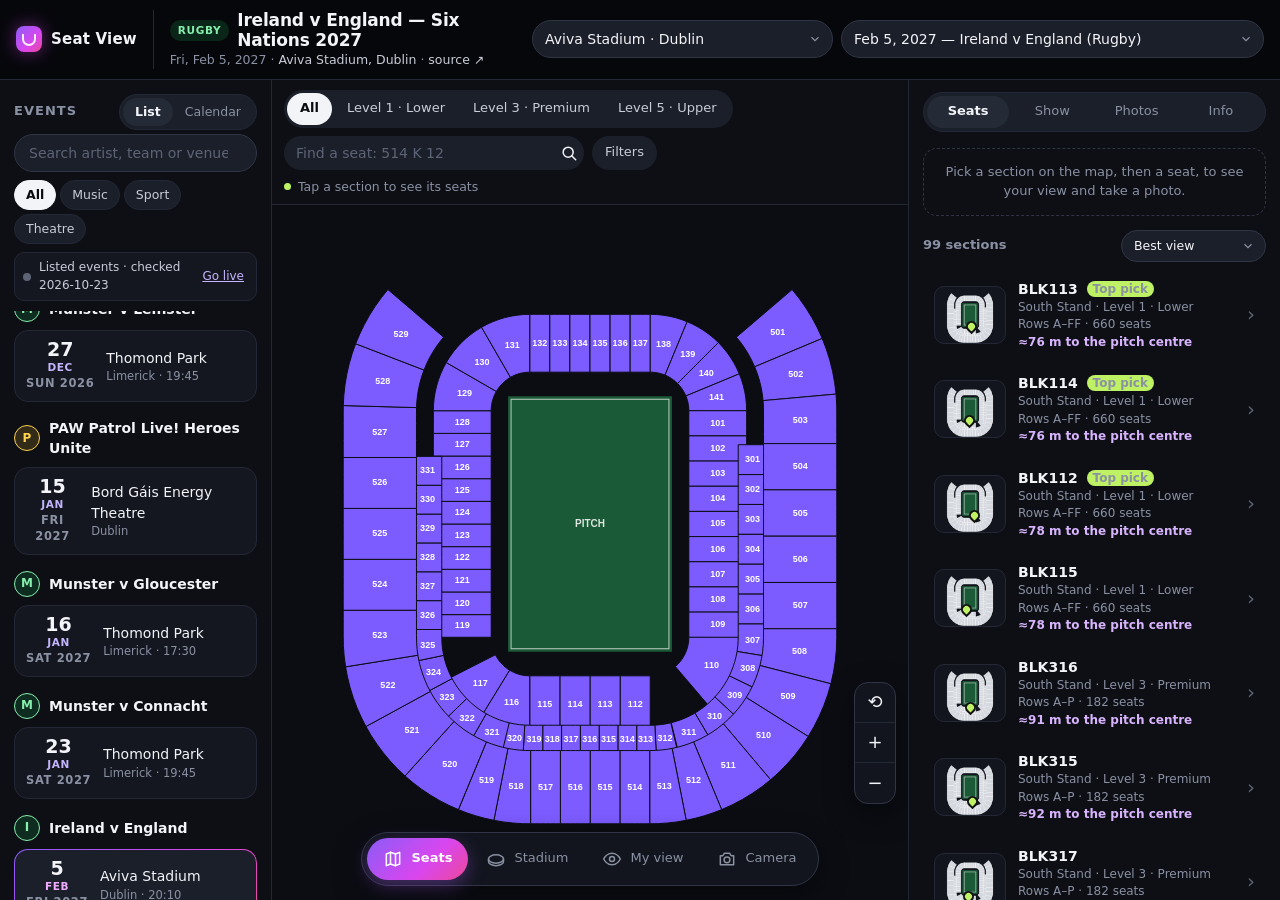
==== public/index.html @ c8fd2e51 "My view: Person in front Short / Average / Tall (labelled simulated) Fills the nearest seat one row " ====
<!doctype html>
<html lang="en">
<head>
<meta charset="utf-8">
<meta http-equiv="Content-Security-Policy" content="default-src 'none'; script-src 'sha256-AehIWPb3ANPBg8J2ASItYhmDbQmx3fX8ATuAno+tc4E=' 'sha256-6IYVCKtguXqUYIJRXYKMgTXm1RfLkmc8EAMEsdVa/XQ=' 'sha256-Q30Vz7tpSokEJcAzKBy99ue36eiE/+5ZaxXorFclWy0=' 'sha256-MastnFAGnW51c5pu6mgBMGrOEGAseeHLdK5WMSakgow=' 'sha256-mn3Ym4TrR9g12RX2Qn3bKJnK6qmRhk+Vc/PLsE+xWmc=' 'sha256-G7IihD7JzZwjoFWVQYz5J8aeXu/lUGII/jct2ej9b/M=' 'sha256-t33mMJA2kMFZt4jPvmAwNv0l5aLgA356HZ9wJSlVgOs=' 'sha256-FMDPAyfk9b5MFbzZSlSNsNEAVbrtfateNRpaTZA1IT0=' 'sha256-YVL+5Ma8DOIX1sJTvli4gWjZ0WUm4WjEtv5gJnZ9flM=' 'sha256-u6Dy2/lGTTNm95e4UNQU3p8DNj4IMK09lNciYB+xhYI=' 'sha256-4LvRddj+rnZm9a47Sd4WBgCavsQi53WUkxDH57ECdz0=' 'sha256-4m1iFpMYvZm6f1xIwejFh5C7K5jmSiJSXS4oeVaFrUk=' 'sha256-UX5fQSyQnPjgekXSWgXfijqG40A16+BjKdt0ad/6+Wk=' 'sha256-EDU/SmT+vjDJBMGw8F79ch5NGQaboYGZcBMJCvcsNKQ=' 'sha256-bpY7FLE2nWcdP8KM99GyFax7jH11QBcq56C5yae4ynA=' 'sha256-v2H7QwRPtDEg5kkXZO0sl8lC6gD20erdyJ/KMWJDnH0=' 'sha256-X9oiBWhc8Z5s16EZaTX3HUAJhatDpTYLCN5q2ymLWTc=' 'sha256-DvF3M/aGfVjp7GnrSARfQuqYdV5pXIryH3IKx+WiJWA='; style-src 'unsafe-inline'; img-src 'self' data: blob: https://commons.wikimedia.org https://upload.wikimedia.org https://mapsapi.tmol.io; connect-src 'self' https://app.ticketmaster.com https://musicbrainz.org; object-src 'none'; base-uri 'none'; form-action 'none'; frame-src 'none'; worker-src 'none'; manifest-src 'none'">
<meta name="referrer" content="no-referrer">
<meta name="viewport" content="width=device-width, initial-scale=1, viewport-fit=cover">
<title>Seat View — Irish Stadiums</title>
<link rel="icon" href="data:,">
<style>
/* Seat View — design system: night-concert dark UI, one accent (violet→pink), lime = "your seat". */
:root {
  --bg:#07080c; --s1:#0d0f15; --s2:#141720; --s3:#1b1f2a; --s4:#252a37; --line:#232836; --line2:#2f3545;
  --ink:#f3f4f8; --ink2:#c9cdd8; --muted:#8a91a3; --dim:#5d6476;
  --acc:#8b5cf6; --acc-2:#ec4899; --acc-soft:rgba(139,92,246,.16); --grad:linear-gradient(135deg,#8b5cf6 0%,#d946ef 60%,#ec4899 100%);
  --ok:#bef264; --warn:#fbbf24; --bad:#f87171;
  --r1:10px; --r2:14px; --r3:20px; --shadow:0 10px 30px rgba(0,0,0,.45);
  --font:"Inter","Segoe UI Variable Text","Segoe UI",system-ui,-apple-system,Roboto,Arial,sans-serif;
  /* legacy names used by older inline styles */
  --acc2:var(--ok); --soft:var(--s2);
}
* { box-sizing:border-box; }
html, body { margin:0; height:100%; background:var(--bg); color:var(--ink); font:14px/1.45 var(--font); -webkit-font-smoothing:antialiased; }
button, select, input { font:inherit; color:inherit; }
::selection { background:var(--acc); color:#fff; }
a { color:#c4b5fd; text-decoration:none; } a:hover { text-decoration:underline; }
svg { width:20px; height:20px; fill:none; stroke:currentColor; stroke-width:1.8; stroke-linecap:round; stroke-linejoin:round; flex:none; }

/* controls */
button { background:var(--s3); border:1px solid var(--line2); border-radius:999px; padding:7px 14px; cursor:pointer; min-height:38px; transition:background .15s, border-color .15s, transform .1s; }
button:hover { background:var(--s4); border-color:#3b4254; } button:active { transform:scale(.97); }
button.on { background:var(--ink); color:#0b0c10; border-color:var(--ink); font-weight:600; }
button.primary { background:var(--grad); color:#fff; border:0; font-weight:600; box-shadow:0 6px 18px rgba(168,85,247,.35); }
button.primary:hover { filter:brightness(1.08); }
.iconbtn { width:38px; padding:0; display:inline-flex; align-items:center; justify-content:center; }
select { background:var(--s3); border:1px solid var(--line2); border-radius:999px; padding:6px 30px 6px 12px; min-height:38px; max-width:100%; appearance:none; -webkit-appearance:none;
  background-image:url("data:image/svg+xml,%3Csvg xmlns='http://www.w3.org/2000/svg' viewBox='0 0 24 24' fill='none' stroke='%238a91a3' stroke-width='2'%3E%3Cpath d='M6 9l6 6 6-6'/%3E%3C/svg%3E"); background-repeat:no-repeat; background-position:right 10px center; background-size:14px; }
select option { background:#141720; color:var(--ink); }
input[type=search], input[type=password], input:not([type]) { background:var(--s3); border:1px solid var(--line2); border-radius:999px; padding:8px 14px; color:var(--ink); outline:none; }
input::placeholder { color:var(--dim); }
input[type=range] { accent-color:var(--acc); } input[type=checkbox] { accent-color:var(--acc); width:16px; height:16px; }
button:focus-visible, select:focus-visible, input:focus-visible, summary:focus-visible, a:focus-visible { outline:2px solid #c4b5fd; outline-offset:2px; }
.muted { color:var(--muted); } .small { font-size:12.5px; }
.badge { font-size:11px; padding:2px 8px; border-radius:999px; border:1px solid var(--line2); white-space:nowrap; color:var(--muted); }
.badge.warn { border-color:rgba(251,191,36,.4); color:var(--warn); background:rgba(251,191,36,.08); } .badge.ok { border-color:rgba(190,242,100,.35); color:var(--ok); background:rgba(190,242,100,.07); }
#err { position:fixed; z-index:99; top:0; left:0; right:0; background:#7f1d1d; color:#fff; padding:10px 14px; font-weight:600; }

/* header */
header#top { background:rgba(7,8,12,.92); backdrop-filter:blur(12px); border-bottom:1px solid var(--line); display:flex; align-items:center; gap:16px; padding:10px 16px; flex-wrap:wrap; position:relative; z-index:30; }
.brand { display:flex; align-items:center; gap:9px; font-size:15px; white-space:nowrap; letter-spacing:.2px; }
.logo { width:26px; height:26px; border-radius:8px; background:var(--grad); box-shadow:0 0 18px rgba(217,70,239,.45); position:relative; }
.logo::after { content:""; position:absolute; inset:8px 6px 6px; border:2px solid rgba(255,255,255,.9); border-top:0; border-radius:0 0 8px 8px; }
#evHead { flex:1; min-width:200px; padding-left:16px; border-left:1px solid var(--line); }
#evTitle { font-weight:700; font-size:17px; line-height:1.2; letter-spacing:-.01em; }
#evMeta { font-size:12.5px; color:var(--muted); } #evMeta a { color:var(--ink2); }
.pickers { display:flex; gap:8px; flex-wrap:wrap; } .pick { display:flex; align-items:center; gap:6px; } .pick span { display:none; }
.pick select { min-width:170px; }
#sideToggle { display:none; }
#infoBar { display:none !important; }

/* layout */
#app { display:grid; grid-template-columns:272px minmax(0,1fr) 372px; height:calc(100% - 59px); }
#app > * { min-width:0; }

/* concerts rail */
#side { background:var(--s1); border-right:1px solid var(--line); overflow:auto; min-height:0; scrollbar-width:thin; }
.sidehead { position:sticky; top:0; background:var(--s1); padding:14px 14px 8px; display:flex; align-items:center; justify-content:space-between; gap:8px; z-index:2; }
.sidehead b { font-size:13px; text-transform:uppercase; letter-spacing:.08em; color:var(--muted); }
.seg { display:flex; background:var(--s3); border-radius:999px; padding:3px; border:1px solid var(--line); }
.seg button { min-height:28px; padding:2px 12px; font-size:12.5px; border:0; background:transparent; color:var(--muted); }
.seg button.on { background:var(--s4); color:var(--ink); box-shadow:none; }
.sideq { padding:2px 14px 10px; position:sticky; top:52px; background:var(--s1); z-index:2; } .sideq input { width:100%; }
#sideBody { padding:4px 14px 30px; }
.artist { margin:0 0 16px; } .artist .an { font-weight:650; font-size:14px; margin:6px 0 8px; display:flex; align-items:center; gap:9px; } .artist.past { opacity:.55; }
.av { width:26px; height:26px; border-radius:50%; background:var(--grad); color:#fff; display:inline-flex; align-items:center; justify-content:center; font-size:12px; font-weight:700; flex:none; }
.artist .date { display:flex; width:100%; gap:12px; align-items:center; text-align:left; margin:0 0 6px; padding:9px 11px; min-height:54px; border-radius:var(--r2); background:var(--s2); border:1px solid var(--line); }
.artist .date:hover { background:var(--s3); border-color:var(--line2); }
.artist .date.on { border-color:transparent; background:linear-gradient(var(--s3),var(--s3)) padding-box, var(--grad) border-box; border:1.5px solid transparent; color:var(--ink); font-weight:400; }
.artist .date i, .chip i { display:block; font-style:normal; font-size:11.5px; color:var(--muted); }
.dd { min-width:44px; text-align:center; font-size:10.5px; text-transform:uppercase; letter-spacing:.06em; color:#c4b5fd; font-weight:700; } .dd b { display:block; font-size:19px; line-height:1.05; color:var(--ink); letter-spacing:0; }
.artist .date.on .dd { color:#f0abfc; }
.calhead { display:flex; align-items:center; justify-content:space-between; margin:4px 0 10px; font-weight:650; } .calhead button { min-height:30px; width:30px; padding:0; }
.cal { display:grid; grid-template-columns:repeat(7,1fr); gap:3px; }
.cal .c { min-height:46px; background:var(--s2); border:1px solid var(--line); border-radius:8px; padding:3px; font-size:11px; overflow:hidden; }
.cal .c.h { min-height:auto; background:none; border:0; text-align:center; color:var(--dim); font-size:10.5px; } .cal .c.e { background:none; border:0; }
.cal .c.has { border-color:rgba(139,92,246,.6); } .cal .n { color:var(--muted); }
.chip { display:block; width:100%; min-height:0; padding:2px 4px; margin-top:2px; font-size:10px; line-height:1.15; border-radius:5px; background:var(--acc); color:#fff; border:0; text-align:left; overflow:hidden; text-overflow:ellipsis; white-space:nowrap; }
.chip i { color:#e9d5ff; font-size:9px; } .chip.on { background:var(--ok); color:#111; } .chip.on i { color:#333; }
.jump { display:flex; flex-wrap:wrap; gap:5px; margin-top:6px; } .jump button { min-height:28px; padding:2px 10px; font-size:12px; }

/* centre view */
#view { position:relative; overflow:hidden; min-height:0; background:#05060a; }
#c { width:100%; height:100%; display:block; touch-action:none; }
#loading { position:absolute; inset:0; display:flex; flex-direction:column; gap:14px; align-items:center; justify-content:center; background:rgba(7,8,12,.94); font-size:15px; color:var(--ink2); z-index:20; }
#loading[hidden] { display:none; }
.spinner { width:34px; height:34px; border-radius:50%; border:3px solid var(--s4); border-top-color:#d946ef; animation:spin .8s linear infinite; } @keyframes spin { to { transform:rotate(360deg); } }
#mapWrap { position:absolute; inset:0; z-index:5; background:#0b0d13; display:flex; flex-direction:column; } #mapWrap[hidden] { display:none; }
#map2d { position:absolute; inset:0; width:100%; height:100%; display:block; touch-action:none; cursor:grab; }
.chip2 { background:var(--s3); border:1px solid transparent; border-radius:999px; padding:4px 12px; min-height:34px; display:flex; gap:8px; align-items:center; font-size:13px; color:var(--ink2); cursor:pointer; }
.chip2:hover { background:var(--s4); }
.chip2 input[type=range] { width:96px; }
#surprise { color:var(--ink); }
.msearch { display:flex; align-items:center; gap:2px; background:var(--s3); border-radius:999px; padding-left:4px; }
.msearch input { background:transparent; border:0; min-height:34px; width:170px; padding:6px 8px; }
.msearch .iconbtn { width:34px; min-height:34px; background:transparent; border:0; }
.zbtns { display:flex; flex-direction:column; gap:0; background:rgba(20,23,32,.9); border:1px solid var(--line2); border-radius:var(--r2); overflow:hidden; box-shadow:var(--shadow); }
.zbtns button { width:40px; min-height:40px; padding:0; border-radius:0; font-size:18px; background:transparent; border:0; border-bottom:1px solid var(--line); } .zbtns button:last-child { border-bottom:0; }
#mapTip { position:absolute; background:rgba(20,23,32,.96); border:1px solid var(--line2); border-radius:var(--r1); padding:8px 11px; font-size:12.5px; box-shadow:var(--shadow); pointer-events:none; max-width:240px; z-index:6; } #mapTip span { color:var(--muted); }
#mapSel[hidden] { display:none; } .selh { display:flex; gap:10px; align-items:flex-start; }
.tick { width:28px; height:28px; border-radius:50%; background:var(--ok); color:#111; display:flex; align-items:center; justify-content:center; flex:none; font-weight:800; }
.selh .x { margin-left:auto; min-height:30px; width:30px; padding:0; } .btns { display:flex; gap:8px; margin-top:12px; flex-wrap:wrap; }
#shareMsg { margin-top:6px; color:var(--ok); word-break:break-all; } #shareMsg:empty { display:none; }

/* 3D overlays */
#crowdBar { position:absolute; top:12px; left:12px; display:flex; gap:2px; align-items:center; background:rgba(20,23,32,.8); backdrop-filter:blur(10px); border:1px solid var(--line); padding:4px; border-radius:999px; }
#crowdBar span { padding:0 8px; color:var(--muted); font-size:12px; } #crowdBar button { min-height:30px; padding:2px 12px; font-size:12.5px; background:transparent; border-color:transparent; }
#crowdBar button.on { background:var(--ink); color:#0b0c10; }
#hud { position:absolute; top:14px; right:12px; pointer-events:none; color:var(--dim); font:11px/1.3 ui-monospace, Consolas, monospace; }
#hint { position:absolute; top:58px; left:50%; transform:translateX(-50%); background:rgba(20,23,32,.8); backdrop-filter:blur(8px); border:1px solid var(--line); color:var(--ink2); padding:6px 14px; border-radius:999px; font-size:12.5px; white-space:nowrap; pointer-events:none; transition:opacity .3s; }
#hint.flash { background:var(--grad); color:#fff; border-color:transparent; } #hint:empty { display:none; }
body.mapmode #crowdBar, body.mapmode #hud { display:none; } body.mapmode #hint:not(.flash) { display:none; }
#bottom { position:absolute; left:0; right:0; bottom:14px; display:flex; flex-direction:column; align-items:center; gap:10px; pointer-events:none; z-index:8; }
#bottom > * { pointer-events:auto; }
#modeBar { display:flex; gap:2px; background:rgba(20,23,32,.88); backdrop-filter:blur(14px); padding:5px; border-radius:999px; border:1px solid var(--line2); box-shadow:var(--shadow); }
#modeBar button { min-height:42px; padding:6px 16px; font-size:13px; border:0; background:transparent; color:var(--muted); display:flex; align-items:center; gap:8px; }
#modeBar button:hover { color:var(--ink); background:var(--s3); }
#modeBar button.on { background:var(--grad); color:#fff; box-shadow:0 6px 18px rgba(168,85,247,.35); }

/* ---------- iPhone camera (modelled on the iOS Camera app) ---------- */
#camTop, #flashOv { display:none; }
body.phonemode #view { background:#000; }
body.phonemode #crowdBar, body.phonemode #hud, body.phonemode #hint, body.phonemode #modeBar { display:none; }
body.phonemode #camTop { display:flex; position:absolute; top:0; left:0; right:0; height:52px; align-items:center; justify-content:space-between; padding:0 14px; z-index:9; background:#000; }
.camicon { width:36px; min-height:36px; padding:0; border-radius:50%; background:rgba(255,255,255,.1); border:0; color:#fff; display:flex; align-items:center; justify-content:center; }
.camicon:hover { background:rgba(255,255,255,.2); }
#phoneHud { color:#ffd60a; font:600 12px/1.3 -apple-system, "SF Pro Text", var(--font); letter-spacing:.02em; text-align:center; }
#phoneHud span { color:rgba(255,255,255,.7); font-weight:500; }
#phoneFrame { position:absolute; pointer-events:none; } #phoneFrame[hidden] { display:none; }
.grid3 { position:absolute; inset:0; background:
  linear-gradient(to right, transparent calc(33.33% - .5px), rgba(255,255,255,.22) 33.33%, transparent calc(33.33% + .5px), transparent calc(66.66% - .5px), rgba(255,255,255,.22) 66.66%, transparent calc(66.66% + .5px)),
  linear-gradient(to bottom, transparent calc(33.33% - .5px), rgba(255,255,255,.22) 33.33%, transparent calc(33.33% + .5px), transparent calc(66.66% - .5px), rgba(255,255,255,.22) 66.66%, transparent calc(66.66% + .5px)); }
#phoneFrame .lenses { position:absolute; left:50%; bottom:14px; transform:translateX(-50%); display:flex; gap:6px; padding:4px; border-radius:999px; background:rgba(0,0,0,.35); pointer-events:auto; }
.lenses button { min-height:30px; min-width:30px; width:30px; padding:0; border-radius:50%; font:600 11px/1 -apple-system, var(--font); background:rgba(28,28,30,.75); border:0; color:#fff; }
.lenses button.on { width:auto; min-width:38px; padding:0 8px; border-radius:999px; color:#ffd60a; background:rgba(28,28,30,.9); font-size:12px; }
#phoneCtl { display:flex; flex-direction:column; align-items:center; gap:14px; width:100%; max-width:560px; padding:6px 22px 4px; background:#000; }
#phoneCtl[hidden] { display:none; }
body.phonemode #bottom { bottom:0; padding-bottom:14px; background:#000; }
.camModes { display:flex; gap:20px; font:600 12px/1 -apple-system, var(--font); letter-spacing:.08em; color:rgba(255,255,255,.55); white-space:nowrap; }
.camModes b { color:#ffd60a; font-weight:600; }
.camRow { display:grid; grid-template-columns:1fr auto 1fr; align-items:center; width:100%; }
.thumb { width:48px; height:48px; min-height:48px; padding:0; border-radius:9px; overflow:hidden; background:#1c1c1e; border:1.5px solid rgba(255,255,255,.25); justify-self:start; }
.thumb img { width:100%; height:100%; object-fit:cover; display:block; } .thumb img:not([src]) { display:none; }
#shutter { width:72px; height:72px; min-height:72px; padding:0; border-radius:50%; background:transparent; border:4px solid #fff; display:flex; align-items:center; justify-content:center; }
#shutter i { width:58px; height:58px; border-radius:50%; background:#fff; transition:transform .12s; } #shutter:active i { transform:scale(.88); }
#phoneCtl .zoom { justify-self:end; display:flex; flex-direction:column; align-items:center; gap:4px; color:#ffd60a; font:600 12px -apple-system, var(--font); }
#phoneCtl .zoom input { width:110px; accent-color:#ffd60a; }
#flashOv { position:absolute; inset:0; background:#fff; opacity:0; pointer-events:none; z-index:12; }
#flashOv.go { display:block; animation:shot .35s ease-out; } @keyframes shot { 0% { opacity:.85; } 100% { opacity:0; } }

/* right panel */
#panel { background:var(--s1); border-left:1px solid var(--line); overflow:auto; min-height:0; scrollbar-width:thin; }
#tabs { position:sticky; top:0; display:flex; gap:2px; margin:12px 14px 4px; padding:3px; background:var(--s3); border:1px solid var(--line); border-radius:999px; z-index:3; }
#tabs button { flex:1; border-radius:999px; min-height:32px; border:0; background:transparent; color:var(--muted); font-size:13px; padding:2px 6px; }
#tabs button.on { background:var(--s4); color:var(--ink); }
.tab { display:none; padding:12px 14px 40px; } .tab.on { display:block; }
.tab h3 { margin:0 0 10px; font-size:12px; text-transform:uppercase; letter-spacing:.08em; color:var(--muted); font-weight:600; }
.group { background:var(--s2); border:1px solid var(--line); border-radius:var(--r2); padding:14px; margin:10px 0; }
.listhead { display:flex; gap:8px; align-items:center; justify-content:space-between; margin:14px 0 6px; } .listhead b { font-size:13px; color:var(--muted); font-weight:600; }
.sortby select { min-height:32px; font-size:12.5px; }
#mapList { list-style:none; margin:0; padding:0; }
#mapList li { border-radius:var(--r2); padding:10px; cursor:pointer; display:flex; gap:12px; align-items:center; border:1px solid transparent; }
#mapList li:hover { background:var(--s2); border-color:var(--line); } #mapList li.none { cursor:default; color:var(--muted); }
#mapList li:focus-visible { outline:2px solid #c4b5fd; outline-offset:-2px; }
#mapList .th { width:72px; height:58px; flex:none; background-size:cover; position:relative; border-radius:10px; border:1px solid var(--line); }
#mapList .th i { position:absolute; width:11px; height:11px; margin:-11px 0 0 -5px; background:var(--ok); border:2px solid #111; border-radius:50% 50% 50% 0; transform:rotate(-45deg); }
#mapList .tx { flex:1; display:flex; flex-direction:column; min-width:0; } #mapList .tx b { font-size:14px; } #mapList .tx span { font-size:12px; color:var(--muted); } #mapList .tx .d { color:#d8b4fe; font-weight:600; }
#mapList .chev { font-size:20px; color:var(--dim); }
details.bynum { margin-top:12px; border:1px solid var(--line); border-radius:var(--r2); padding:10px 12px; background:var(--s2); } details.bynum summary { cursor:pointer; font-weight:600; color:var(--ink2); }
#map, #levelTabs { display:none !important; }
.pickrow { display:flex; flex-wrap:wrap; gap:8px; align-items:center; margin:8px 0; } .pickrow label { display:flex; gap:6px; align-items:center; }
#blockSel { width:100%; } .pickrow label:has(#blockSel) { flex:1; min-width:0; }
.info { width:100%; border-collapse:collapse; font-size:12.5px; margin:8px 0; } .info td, .info th { border-bottom:1px solid var(--line); padding:6px 4px; vertical-align:top; text-align:left; } .info td:first-child { color:var(--muted); width:42%; }

/* seat hero */
.hero { border-radius:var(--r3); padding:16px; background:radial-gradient(120% 140% at 0% 0%, rgba(139,92,246,.28), transparent 55%), radial-gradient(120% 140% at 100% 100%, rgba(236,72,153,.18), transparent 55%), var(--s2); border:1px solid var(--line2); }
.hero .eyebrow { font-size:11px; text-transform:uppercase; letter-spacing:.1em; color:#d8b4fe; font-weight:600; }
.hero .where { font-size:19px; font-weight:700; letter-spacing:-.01em; margin:2px 0 12px; }
.stats { display:grid; grid-template-columns:repeat(3,1fr); gap:8px; }
.stat { background:rgba(7,8,12,.45); border:1px solid var(--line); border-radius:var(--r1); padding:9px 10px; }
.stat b { display:block; font-size:18px; letter-spacing:-.01em; } .stat span { font-size:11px; color:var(--muted); line-height:1.25; display:block; }
.stat.good b { color:var(--ok); } .stat.warn b { color:var(--warn); }
.hero .btns button { flex:1; }
.hero details { margin-top:12px; } .hero summary { cursor:pointer; font-size:12.5px; color:var(--muted); }
.empty { border:1px dashed var(--line2); border-radius:var(--r2); padding:14px; color:var(--muted); font-size:13px; text-align:center; }

.card { border:1px solid var(--line); background:var(--s2); border-radius:var(--r2); padding:12px; margin:6px 0; } .card.sel { border-color:var(--acc); }
.card .t { font-weight:700; font-size:16px; } .card .d { color:var(--muted); }
.warnbox { border:1px solid rgba(251,191,36,.35); background:rgba(251,191,36,.07); border-radius:var(--r1); padding:8px 10px; font-size:12.5px; margin:8px 0; color:#fde68a; }
.tmoff { border:1px dashed var(--line2); border-radius:var(--r1); padding:8px 10px; font-size:12.5px; margin:8px 0; color:var(--muted); } .tmev { margin:8px 0; } #tmBox code { background:var(--s3); padding:1px 5px; border-radius:5px; }
#presetBtns { display:flex; gap:6px; } #presetBtns button { flex:1; }
.photo { margin:0 0 14px; border:1px solid var(--line); border-radius:var(--r2); overflow:hidden; background:var(--s2); } .photo img { width:100%; display:block; background:var(--s3); min-height:80px; }
.photo figcaption { padding:8px 10px; font-size:12.5px; color:var(--ink2); } .photo .fail { padding:20px 10px; font-size:12.5px; color:var(--muted); }
ul.plain { padding-left:18px; } ul.plain li { margin:4px 0; }
.filebtn { display:inline-flex; align-items:center; gap:8px; padding:8px 14px; border-radius:999px; background:var(--grad); color:#fff; font-weight:600; cursor:pointer; margin:4px 0 6px; }
.filebtn input { display:none; }
#modelList .m { display:flex; justify-content:space-between; gap:8px; padding:6px 0; border-bottom:1px solid var(--line); }

/* responsive */
@media (max-width: 1180px) { #app { grid-template-columns:minmax(0,1fr) 340px; } #side { display:none; } #sideToggle { display:inline-flex; }
  body.sideOpen #side { display:block; position:fixed; z-index:50; left:0; top:0; bottom:0; width:min(330px,88vw); box-shadow:0 0 0 9999px rgba(0,0,0,.6); } }
@media (max-width: 860px), (max-height: 520px) {
  header#top { padding:8px 10px; gap:6px 10px; } .brand strong { display:none; } #evHead { border-left:0; padding-left:0; } #evTitle { font-size:15px; }
  .pickers { width:100%; } .pick { flex:1; } .pick select { width:100%; min-width:0; }
  #app { grid-template-columns:minmax(0,1fr); height:auto; }
  #view { height:calc(100vh - var(--hdr, 120px)); height:calc(100dvh - var(--hdr, 120px)); min-height:300px; }
  #panel { border-left:0; border-top:1px solid var(--line); overflow:visible; }
  #modeBar { max-width:calc(100vw - 16px); } #modeBar button { flex:1 1 0; min-width:0; padding:6px 8px; flex-direction:column; gap:2px; font-size:11px; min-height:48px; }
  #hint { top:54px; font-size:12px; max-width:92%; white-space:normal; text-align:center; } #hud { display:none; } #crowdBar span { display:none; }
  #tabs button { min-width:0; overflow:hidden; text-overflow:ellipsis; white-space:nowrap; }
  .camModes { gap:14px; font-size:11px; }
}
#app { height:calc(100% - var(--hdr, 59px)); }
#seatInfo:empty { display:block; } #seatInfo:empty::before { content:"Pick a section on the map, then a seat, to see your view and take a photo."; display:block; border:1px dashed var(--line2); border-radius:var(--r2); padding:14px; color:var(--muted); font-size:13px; text-align:center; }
/* mobile fixes: compact header, card never under mode bar, zoom buttons clear of card */
@media (max-width: 860px) {
  .pickers { display:none; }
  #evTitle { white-space:nowrap; overflow:hidden; text-overflow:ellipsis; }
  #evMeta { white-space:nowrap; overflow:hidden; text-overflow:ellipsis; }
  #evHead { min-width:0; flex:1 1 0; }
  header#top { flex-wrap:nowrap; }
}
#sideClose { display:none; width:32px; min-height:32px; order:3; }
.sidehead b { margin-right:auto; }
@media (max-width: 1180px) { body.sideOpen #sideClose { display:inline-flex; } }


#coach[hidden] { display:none; }
#coach::before { content:""; display:inline-block; width:7px; height:7px; border-radius:50%; background:var(--ok); margin-right:7px; vertical-align:1px; animation:pulse 1.6s ease-in-out infinite; }
@keyframes pulse { 50% { opacity:.25; } }
@media (prefers-reduced-motion: reduce) { #coach::before, .spinner { animation:none; } }
/* event types, live data */
.evrow { display:flex; align-items:center; gap:8px; min-width:0; }
.evtype { font-size:10.5px; font-weight:700; letter-spacing:.06em; text-transform:uppercase; padding:3px 8px; border-radius:999px; background:var(--acc-soft); color:#d8b4fe; white-space:nowrap; flex:none; }
.evtype:empty { display:none; }
.evtype.t-rugby, .av.t-rugby { background:rgba(34,197,94,.16); color:#86efac; } .evtype.t-football, .av.t-football, .evtype.t-sport, .av.t-sport { background:rgba(56,189,248,.16); color:#7dd3fc; }
.evtype.t-theatre, .av.t-theatre, .evtype.t-comedy, .av.t-comedy, .evtype.t-family, .av.t-family { background:rgba(251,191,36,.16); color:#fcd34d; }
.av.t-rugby, .av.t-football, .av.t-sport, .av.t-theatre, .av.t-comedy, .av.t-family { border:1px solid currentColor; }
.typechips { display:flex; gap:4px; margin-top:8px; flex-wrap:wrap; }
.typechips button { min-height:30px; padding:2px 11px; font-size:12.5px; background:var(--s3); border-color:var(--line); color:var(--ink2); }
.typechips button.on { background:var(--ink); color:#0b0c10; border-color:var(--ink); }
#liveBar { display:flex; align-items:center; gap:8px; flex-wrap:wrap; margin-top:8px; font-size:12px; color:var(--ink2); background:var(--s2); border:1px solid var(--line); border-radius:var(--r1); padding:6px 8px; }
#liveBar > span:nth-child(2) { flex:1; min-width:0; }
#liveBar .iconbtn { width:28px; min-height:28px; font-size:15px; }
.dot { width:8px; height:8px; border-radius:50%; background:var(--dim); flex:none; }
.dot.ok { background:var(--ok); box-shadow:0 0 8px rgba(190,242,100,.7); } .dot.busy { background:var(--warn); animation:pulse 1s infinite; }
.linkbtn { background:none; border:0; color:#c4b5fd; min-height:28px; padding:0 4px; font-size:12px; text-decoration:underline; }
.linkbtn:hover { background:none; color:#fff; }
.warnline { width:100%; color:var(--warn); }
#livePanel { margin-top:6px; background:var(--s2); border:1px solid var(--line2); border-radius:var(--r1); padding:8px 10px; }
#livePanel input { flex:1; min-width:0; }
.livetag { color:var(--ok); font-weight:700; font-style:normal; }
#sportNote { line-height:1.5; }
@media (max-width: 860px) { .evtype { display:none; } }

/* compare */
#compare { margin-top:12px; background:var(--s2); border:1px solid var(--line); border-radius:var(--r2); padding:12px; }
#compare[hidden] { display:none; }
.cmphead { display:flex; align-items:center; gap:8px; margin-bottom:8px; } .cmphead b { margin-right:auto; }
.cmpgrid { display:grid; grid-template-columns:repeat(auto-fit, minmax(96px, 1fr)); gap:8px; }
.cmpcard { background:var(--s1); border:1px solid var(--line); border-radius:var(--r1); overflow:hidden; display:flex; flex-direction:column; }
.cmpcard img { width:100%; aspect-ratio:4/3; object-fit:cover; display:block; background:#000; }
.cmpname { font-size:11.5px; font-weight:650; padding:6px 7px 2px; line-height:1.25; }
.cmpstats { display:flex; flex-direction:column; gap:2px; padding:2px 7px 6px; font-size:10.5px; color:var(--muted); }
.cmpstats b { color:var(--ink); font-size:12.5px; margin-right:4px; } .cmpstats .win b { color:var(--ok); }
.cmpbtns { display:flex; gap:4px; padding:0 6px 6px; margin-top:auto; } .cmpbtns button { min-height:30px; padding:2px 8px; font-size:12px; flex:1; } .cmpbtns .iconbtn { flex:none; width:30px; }
.toppick { font-size:10px; font-weight:700; color:#111; background:var(--ok); padding:1px 6px; border-radius:999px; margin-left:4px; vertical-align:1px; }
.hero .btns { flex-wrap:wrap; } .hero .btns #cmpAdd { flex:0 0 auto; }
.hero .btns button { flex:1 1 0; min-width:0; white-space:nowrap; }
.hero .btns #cmpAdd { flex:1 1 100%; min-height:32px; background:transparent; border-style:dashed; color:var(--ink2); }

body.framed #liveSet { opacity:.5; }
/* Seat map: a toolbar above the map (nothing floats over the sections), a section bar with row/seat pickers */
#mapTop { flex:none; display:flex; flex-direction:column; gap:8px; padding:10px 12px 8px; border-bottom:1px solid var(--line); background:var(--s1); position:relative; z-index:2; }
.mrow { display:flex; flex-wrap:wrap; gap:8px; align-items:center; } .mrow[hidden] { display:none; }
.segtabs { display:flex; gap:2px; padding:3px; background:var(--s3); border-radius:999px; overflow-x:auto; scrollbar-width:none; max-width:100%; }
.segtabs::-webkit-scrollbar { display:none; }
.segtabs button { min-height:32px; padding:4px 13px; border:0; background:transparent; color:var(--ink2); font-size:13px; white-space:nowrap; }
.segtabs button.on { background:var(--ink); color:#0b0c10; }
.msearch { flex:1 1 180px; max-width:300px; min-width:0; } .msearch input { width:100%; min-width:0; }
#mapFiltersBtn[aria-expanded=true] { background:var(--s4); color:var(--ink); }
.mhint { min-height:18px; font-size:12.5px; color:var(--muted); gap:10px; }
#coach[hidden] { display:none; }
#mapMsg { color:#fecaca; } #mapMsg:empty { display:none; }
#secBar { background:var(--s2); border:1px solid var(--line2); border-radius:var(--r2); padding:6px 8px; gap:8px 12px; }
#secBar .back { min-height:34px; padding:4px 12px; }
#secBar .nm { display:flex; flex-direction:column; line-height:1.2; margin-right:auto; min-width:0; } #secBar .nm span { color:var(--muted); font-size:12px; }
#secBar label { display:flex; align-items:center; gap:6px; font-size:12.5px; color:var(--muted); }
#secBar select { min-height:34px; padding:4px 28px 4px 10px; }
#mapArea { flex:1; position:relative; min-height:0; }
#mapCtl { position:absolute; right:12px; bottom:96px; z-index:3; }
#mapSel { position:absolute; left:12px; bottom:96px; background:rgba(20,23,32,.97); backdrop-filter:blur(10px); border:1px solid var(--line2); border-radius:var(--r3); padding:14px 16px; box-shadow:var(--shadow); max-width:400px; z-index:7; }
.step { display:flex; align-items:center; gap:4px; margin-left:auto; } .step button { min-height:32px; width:34px; padding:0; }
@media (max-width: 860px) {
  #mapTop { padding:8px 8px 6px; gap:6px; }
  .msearch { max-width:none; flex:1 1 120px; }
  #mapSel { left:8px; right:8px; bottom:90px; max-width:none; padding:12px 14px; }
  #mapCtl { bottom:90px; } #mapCtl .zbtns button { width:38px; min-height:38px; }
  #mapWrap:has(#mapSel:not([hidden])) #mapCtl { display:none; }
  #mapSel .btns button { flex:1 1 auto; }
}
#crowdBar .sep { width:1px; align-self:stretch; background:var(--line2); margin:4px 4px; padding:0; }
#crowdBar button[hidden] { display:none; }
#crowdBar #stillPose { padding:0; display:flex; gap:2px; color:inherit; } #crowdBar #stillPose[hidden] { display:none; }
@media (max-width: 860px) { /* phones: the crowd bar scrolls sideways instead of running off the screen */
  #crowdBar { left:8px; max-width:calc(100% - 16px); overflow-x:auto; scrollbar-width:none; border-radius:var(--r2); }
  #crowdBar::-webkit-scrollbar { display:none; }
  #crowdBar button { flex:none; padding:2px 10px; }
}

/* Person in front (My view only) */
#frontBar { position:absolute; left:12px; bottom:84px; display:none; gap:2px; align-items:center; background:rgba(20,23,32,.8); backdrop-filter:blur(10px); border:1px solid var(--line); padding:4px; border-radius:999px; }
body.seatmode #frontBar { display:flex; }
#frontBar span { padding:0 8px; color:var(--muted); font-size:12px; } #frontBar em { font-style:normal; color:var(--warn); }
#frontBar button { min-height:30px; padding:2px 12px; font-size:12.5px; background:transparent; border-color:transparent; }
#frontBar button.on { background:var(--ink); color:#0b0c10; } #frontBar button:disabled { opacity:.45; cursor:not-allowed; }
</style>
</head>
<body>
<div id="err" hidden></div>
<header id="top">
  <button type="button" id="sideToggle" class="iconbtn" aria-label="Show events"><svg viewBox="0 0 24 24"><path d="M4 7h16M4 12h16M4 17h16"/></svg></button>
  <div class="brand"><span class="logo" aria-hidden="true"></span><strong>Seat View</strong></div>
  <div id="evHead"><div class="evrow"><span id="evType" class="evtype"></span><div id="evTitle">Loading…</div></div><div id="evMeta"></div></div>
  <div class="pickers">
    <label class="pick"><span>Venue</span><select id="stadiumSel" aria-label="Venue"></select></label>
    <label class="pick"><span>Event</span><select id="eventSel" aria-label="Event"></select></label>
  </div>
</header>
<div id="infoBar"><span id="infoText"></span> <a href="#" id="infoMore">Sources</a></div>
<main id="app">
  <aside id="side" aria-label="Artists and dates">
    <div class="sidehead"><b>Events</b><button type="button" id="sideClose" class="iconbtn" aria-label="Close concerts"><svg viewBox="0 0 24 24"><path d="M6 6l12 12M18 6L6 18"/></svg></button><div class="seg"><button type="button" id="sideList" class="on">List</button><button type="button" id="sideCal">Calendar</button></div></div>
    <div class="sideq"><input id="sideQ" type="search" placeholder="Search artist, team or venue" aria-label="Search events">
      <div class="typechips" role="group" aria-label="Event type"><button type="button" data-t="all" class="on">All</button><button type="button" data-t="concert">Music</button><button type="button" data-t="sport">Sport</button><button type="button" data-t="theatre">Theatre</button></div>
      <div id="liveBar" aria-live="polite"></div><div id="livePanel" hidden></div></div>
    <div id="sideBody"></div>
  </aside>
  <section id="view">
    <canvas id="c"></canvas>
    <div id="loading"><div class="spinner"></div>Building stadium…</div>
    <div id="mapWrap" hidden>
      <div id="mapTop">
        <div class="mrow">
          <div id="mapLevels" class="segtabs" role="group" aria-label="Level"></div>
          <div class="msearch"><input id="seatSearch" placeholder="Find a seat: 514 K 12" aria-label="Find a seat"><button type="button" id="seatSearchGo" class="iconbtn" aria-label="Find"><svg viewBox="0 0 24 24"><circle cx="11" cy="11" r="6"/><path d="M20 20l-4.5-4.5"/></svg></button></div>
          <button type="button" id="mapFiltersBtn" class="chip2" aria-expanded="false" aria-controls="mapFilters">Filters</button>
        </div>
        <div class="mrow" id="mapFilters" hidden>
          <label class="chip2"><span id="fDistLbl">Any distance</span><input id="fDist" type="range" min="30" max="200" step="5" value="200" aria-label="Maximum distance to stage"></label>
          <label class="chip2"><input id="fClosed" type="checkbox" checked> Hide behind stage</label>
          <button type="button" id="surprise" class="chip2" title="Pick a random open seat in the sections that match your filters">Surprise me</button>
        </div>
        <div id="secBar" class="mrow" hidden></div>
        <div class="mrow mhint"><span id="coach" role="status">Tap a section to see its seats</span><span id="mapMsg" class="small"></span></div>
      </div>
      <div id="mapArea">
        <canvas id="map2d" aria-label="Seat map. Drag to move, scroll or pinch to zoom, tap a section then a seat."></canvas>
        <div id="mapCtl"><div class="zbtns"><button type="button" id="mapReset" title="Whole venue" aria-label="Whole venue">⟲</button><button type="button" id="mapZoomIn" title="Zoom in" aria-label="Zoom in">+</button><button type="button" id="mapZoomOut" title="Zoom out" aria-label="Zoom out">−</button></div></div>
        <div id="mapTip" hidden></div>
        <div id="mapSel" hidden></div>
      </div>
    </div>
    <div id="camTop">
      <button type="button" id="camClose" class="camicon" aria-label="Close camera"><svg viewBox="0 0 24 24"><path d="M6 6l12 12M18 6L6 18"/></svg></button>
      <div id="phoneHud"></div>
      <button type="button" id="orient" class="camicon" aria-label="Rotate phone"><svg viewBox="0 0 24 24"><rect x="7" y="3" width="10" height="18" rx="2"/><path d="M3 12a9 9 0 0 1 3-6.7M21 12a9 9 0 0 1-3 6.7"/></svg></button>
    </div>
    <div id="phoneFrame" hidden>
      <div class="grid3" aria-hidden="true"></div>
      <div class="lenses" role="group" aria-label="iPhone lens"><button type="button" data-z="0.5417" data-l=".5">.5</button><button type="button" data-z="1" data-l="1×" class="on">1×</button><button type="button" data-z="2" data-l="2">2</button><button type="button" data-z="4.1667" data-l="4">4</button><button type="button" data-z="8.3333" data-l="8">8</button></div>
    </div>
    <div id="frontBar" role="group" aria-labelledby="frontLbl"><span id="frontLbl">Person in front <em>simulated</em></span><button type="button" data-h="short" aria-pressed="false">Short</button><button type="button" data-h="avg" aria-pressed="false">Average</button><button type="button" data-h="tall" aria-pressed="false">Tall</button></div>
    <div id="crowdBar" role="group" aria-label="Crowd">
      <span>Crowd</span><button type="button" data-d="0">Empty</button><button type="button" data-d="0.5">Half</button><button type="button" data-d="1" class="on">Full</button><span class="sep" aria-hidden="true"></span><button type="button" id="crowdMove" class="on" aria-pressed="true" title="Fans dance, clap, cheer">Moving</button><button type="button" id="crowdStill" aria-pressed="false" title="Everyone holds still">Still</button><span id="stillPose" hidden><button type="button" id="stillSit" title="Everyone sitting">Sit</button><button type="button" id="stillStand" title="Everyone standing">Stand</button></span><span class="sep" aria-hidden="true"></span><button type="button" id="crowdWave" title="One Mexican wave around the whole venue">🌊 Wave</button><button type="button" id="crowdJump" title="Everyone jumps on the beat">Jump</button>
    </div>
    <div id="hud"><span id="fps">– fps</span><span class="hp"> · <span id="people">0</span> people</span><span id="humanStat"></span></div>
    <div id="hint">Tap any seat to sit there</div>
    <div id="flashOv" aria-hidden="true"></div>
    <div id="bottom">
      <div id="phoneCtl" hidden>
        <div class="camModes"><span>TIME-LAPSE</span><span>VIDEO</span><b>PHOTO</b><span>PORTRAIT</span><span>PANO</span></div>
        <div class="camRow">
          <button type="button" id="camThumb" class="thumb" aria-label="Last photo"><img id="camThumbImg" alt=""></button>
          <button type="button" id="shutter" aria-label="Take photo"><i></i></button>
          <label class="zoom" title="Zoom (or pinch / scroll)"><input id="zoom" type="range" min="0" max="1" step="0.001" value="0.163" aria-label="Zoom"><b id="zoomLbl">1×</b></label>
        </div>
      </div>
      <nav id="modeBar" aria-label="View">
        <button type="button" data-mode="map" class="on"><svg viewBox="0 0 24 24" aria-hidden="true"><path d="M4 6l5-2 6 2 5-2v14l-5 2-6-2-5 2z"/><path d="M9 4v14M15 6v14"/></svg><span>Seats</span></button>
        <button type="button" data-mode="overview"><svg viewBox="0 0 24 24" aria-hidden="true"><ellipse cx="12" cy="12" rx="9" ry="5"/><path d="M3 12v3c0 2.8 4 5 9 5s9-2.2 9-5v-3"/></svg><span>Stadium</span></button>
        <button type="button" data-mode="seat"><svg viewBox="0 0 24 24" aria-hidden="true"><path d="M2 12s3.6-7 10-7 10 7 10 7-3.6 7-10 7S2 12 2 12z"/><circle cx="12" cy="12" r="3"/></svg><span>My view</span></button>
        <button type="button" data-mode="phone"><svg viewBox="0 0 24 24" aria-hidden="true"><path d="M4 8h3l2-3h6l2 3h3v11H4z"/><circle cx="12" cy="13" r="3.5"/></svg><span>Camera</span></button>
      </nav>
    </div>
  </section>
  <aside id="panel">
    <nav id="tabs" role="tablist">
      <button type="button" data-tab="seat" class="on">Seats</button>
      <button type="button" data-tab="show">Show</button>
      <button type="button" data-tab="photos">Photos</button>
      <button type="button" data-tab="sources">Info</button>
    </nav>
    <div class="tab on" id="tab-seat">
      <div id="seatInfo"></div>
      <div id="compare" hidden></div>
      <div class="listhead"><b id="mapCount"></b><label class="sortby"><select id="fSort" aria-label="Sort"><option value="best">Best view</option><option value="near">Closest to stage</option><option value="centre">Most central</option><option value="level">By level</option></select></label></div>
      <ul id="mapList"></ul>
      <details class="bynum"><summary>Pick by section / row / seat number</summary>
        <div id="levelTabs"></div><svg id="map" viewBox="-140 -170 280 340" aria-hidden="true"></svg>
        <div class="pickrow"><label>Section <select id="blockSel"></select></label></div>
        <div class="pickrow"><label><span id="rowWord">Row</span> <select id="rowSel"></select></label><label><span id="seatWord">Seat</span> <select id="seatSel"></select></label><button type="button" id="goSeat" class="primary">Go</button></div>
        <div id="blockInfo"></div>
      </details>
    </div>
    <div class="tab" id="tab-show">
      <div id="eventCard"></div>
      <div id="tmBox"></div>
      <div id="sportNote" class="card" hidden></div>
      <section class="group stageOnly"><h3>Stage</h3>
        <div id="presetBtns"></div>
        <p id="presetNote" class="small muted"></p>
        <div id="stageEnd"></div></section>
      <section class="group stageOnly"><h3>Performer</h3>
        <div class="pickrow"><button type="button" id="play">Pause</button><input id="time" type="range" min="0" max="1" step="0.001" value="0" aria-label="Show timeline"><label class="small"><input id="showPath" type="checkbox"> Path</label></div></section>
      <section class="group"><h3>Crowd</h3>
        <label class="pickrow">Phones up <input id="phones" type="range" min="0" max="1" step="0.05" value="0.3"><b id="phonesLbl">30%</b></label>
        <label class="pickrow"><input id="standing" type="checkbox" checked> Crowd standing</label>
        <div id="pitchNote" class="small muted"></div></section>
      <section class="group"><h3>Realistic 3D people</h3>
        <p class="small muted">Drop in free human models (.glb) and every nearby person will use them. They stay in this browser; nothing is uploaded.</p>
        <label class="filebtn"><input id="modelFile" type="file" accept=".glb,.gltf" multiple>Add .glb people</label>
        <label class="pickrow small"><input id="modelFlip" type="checkbox"> Models face backwards? Turn them round</label>
        <div id="modelList" class="small"></div>
        <div id="humanNote" class="small muted"></div></section>
    </div>
    <div class="tab" id="tab-photos"><div id="photos"></div></div>
    <div class="tab" id="tab-sources"><div id="sources"></div></div>
  </aside>
</main>
<script>window.addEventListener("error",function(e){var m=String(e.message||e);if(/ResizeObserver loop/.test(m))return;var b=document.getElementById("err");b.hidden=false;b.textContent="Something went wrong: "+m+" — please screenshot this.";});</script>
<script>/* js/vendor/three.r97.min.js */
// threejs.org/license
(function(l,ia){"object"===typeof exports&&"undefined"!==typeof module?ia(exports):"function"===typeof define&&define.amd?define(["exports"],ia):ia(l.THREE={})})(this,function(l){function ia(){}function A(a,b){this.x=a||0;this.y=b||0}function P(){this.elements=[1,0,0,0,0,1,0,0,0,0,1,0,0,0,0,1];0<arguments.length&&console.error("THREE.Matrix4: the constructor no longer reads arguments. use .set() instead.")}function ja(a,b,c,d){this._x=a||0;this._y=b||0;this._z=c||0;this._w=void 0!==d?d:1}function p(a,
b,c){this.x=a||0;this.y=b||0;this.z=c||0}function oa(){this.elements=[1,0,0,0,1,0,0,0,1];0<arguments.length&&console.error("THREE.Matrix3: the constructor no longer reads arguments. use .set() instead.")}function Q(a,b,c,d,e,f,g,h,k,m){Object.defineProperty(this,"id",{value:Gf++});this.uuid=S.generateUUID();this.name="";this.image=void 0!==a?a:Q.DEFAULT_IMAGE;this.mipmaps=[];this.mapping=void 0!==b?b:Q.DEFAULT_MAPPING;this.wrapS=void 0!==c?c:1001;this.wrapT=void 0!==d?d:1001;this.magFilter=void 0!==
e?e:1006;this.minFilter=void 0!==f?f:1008;this.anisotropy=void 0!==k?k:1;this.format=void 0!==g?g:1023;this.type=void 0!==h?h:1009;this.offset=new A(0,0);this.repeat=new A(1,1);this.center=new A(0,0);this.rotation=0;this.matrixAutoUpdate=!0;this.matrix=new oa;this.generateMipmaps=!0;this.premultiplyAlpha=!1;this.flipY=!0;this.unpackAlignment=4;this.encoding=void 0!==m?m:3E3;this.version=0;this.onUpdate=null}function Z(a,b,c,d){this.x=a||0;this.y=b||0;this.z=c||0;this.w=void 0!==d?d:1}function ib(a,
b,c){this.width=a;this.height=b;this.scissor=new Z(0,0,a,b);this.scissorTest=!1;this.viewport=new Z(0,0,a,b);c=c||{};void 0===c.minFilter&&(c.minFilter=1006);this.texture=new Q(void 0,void 0,c.wrapS,c.wrapT,c.magFilter,c.minFilter,c.format,c.type,c.anisotropy,c.encoding);this.texture.generateMipmaps=void 0!==c.generateMipmaps?c.generateMipmaps:!0;this.depthBuffer=void 0!==c.depthBuffer?c.depthBuffer:!0;this.stencilBuffer=void 0!==c.stencilBuffer?c.stencilBuffer:!0;this.depthTexture=void 0!==c.depthTexture?
c.depthTexture:null}function Jb(a,b,c){ib.call(this,a,b,c);this.activeMipMapLevel=this.activeCubeFace=0}function jb(a,b,c,d,e,f,g,h,k,m,r,n){Q.call(this,null,f,g,h,k,m,d,e,r,n);this.image={data:a,width:b,height:c};this.magFilter=void 0!==k?k:1003;this.minFilter=void 0!==m?m:1003;this.flipY=this.generateMipmaps=!1;this.unpackAlignment=1}function Wa(a,b){this.min=void 0!==a?a:new p(Infinity,Infinity,Infinity);this.max=void 0!==b?b:new p(-Infinity,-Infinity,-Infinity)}function Fa(a,b){this.center=void 0!==
a?a:new p;this.radius=void 0!==b?b:0}function Pa(a,b){this.normal=void 0!==a?a:new p(1,0,0);this.constant=void 0!==b?b:0}function rd(a,b,c,d,e,f){this.planes=[void 0!==a?a:new Pa,void 0!==b?b:new Pa,void 0!==c?c:new Pa,void 0!==d?d:new Pa,void 0!==e?e:new Pa,void 0!==f?f:new Pa]}function G(a,b,c){return void 0===b&&void 0===c?this.set(a):this.setRGB(a,b,c)}function Wd(){function a(e,f){!1!==c&&(d(e,f),b.requestAnimationFrame(a))}var b=null,c=!1,d=null;return{start:function(){!0!==c&&null!==d&&(b.requestAnimationFrame(a),
c=!0)},stop:function(){c=!1},setAnimationLoop:function(a){d=a},setContext:function(a){b=a}}}function Hf(a){function b(b,c){var d=b.array,e=b.dynamic?a.DYNAMIC_DRAW:a.STATIC_DRAW,h=a.createBuffer();a.bindBuffer(c,h);a.bufferData(c,d,e);b.onUploadCallback();c=a.FLOAT;d instanceof Float32Array?c=a.FLOAT:d instanceof Float64Array?console.warn("THREE.WebGLAttributes: Unsupported data buffer format: Float64Array."):d instanceof Uint16Array?c=a.UNSIGNED_SHORT:d instanceof Int16Array?c=a.SHORT:d instanceof
Uint32Array?c=a.UNSIGNED_INT:d instanceof Int32Array?c=a.INT:d instanceof Int8Array?c=a.BYTE:d instanceof Uint8Array&&(c=a.UNSIGNED_BYTE);return{buffer:h,type:c,bytesPerElement:d.BYTES_PER_ELEMENT,version:b.version}}var c=new WeakMap;return{get:function(a){a.isInterleavedBufferAttribute&&(a=a.data);return c.get(a)},remove:function(b){b.isInterleavedBufferAttribute&&(b=b.data);var d=c.get(b);d&&(a.deleteBuffer(d.buffer),c.delete(b))},update:function(d,e){d.isInterleavedBufferAttribute&&(d=d.data);
var f=c.get(d);if(void 0===f)c.set(d,b(d,e));else if(f.version<d.version){var g=d,h=g.array,k=g.updateRange;a.bindBuffer(e,f.buffer);!1===g.dynamic?a.bufferData(e,h,a.STATIC_DRAW):-1===k.count?a.bufferSubData(e,0,h):0===k.count?console.error("THREE.WebGLObjects.updateBuffer: dynamic THREE.BufferAttribute marked as needsUpdate but updateRange.count is 0, ensure you are using set methods or updating manually."):(a.bufferSubData(e,k.offset*h.BYTES_PER_ELEMENT,h.subarray(k.offset,k.offset+k.count)),k.count=
-1);f.version=d.version}}}}function Xa(a,b,c,d,e,f){this.a=a;this.b=b;this.c=c;this.normal=d&&d.isVector3?d:new p;this.vertexNormals=Array.isArray(d)?d:[];this.color=e&&e.isColor?e:new G;this.vertexColors=Array.isArray(e)?e:[];this.materialIndex=void 0!==f?f:0}function kb(a,b,c,d){this._x=a||0;this._y=b||0;this._z=c||0;this._order=d||kb.DefaultOrder}function Xd(){this.mask=1}function C(){Object.defineProperty(this,"id",{value:If++});this.uuid=S.generateUUID();this.name="";this.type="Object3D";this.parent=
null;this.children=[];this.up=C.DefaultUp.clone();var a=new p,b=new kb,c=new ja,d=new p(1,1,1);b.onChange(function(){c.setFromEuler(b,!1)});c.onChange(function(){b.setFromQuaternion(c,void 0,!1)});Object.defineProperties(this,{position:{enumerable:!0,value:a},rotation:{enumerable:!0,value:b},quaternion:{enumerable:!0,value:c},scale:{enumerable:!0,value:d},modelViewMatrix:{value:new P},normalMatrix:{value:new oa}});this.matrix=new P;this.matrixWorld=new P;this.matrixAutoUpdate=C.DefaultMatrixAutoUpdate;
this.matrixWorldNeedsUpdate=!1;this.layers=new Xd;this.visible=!0;this.receiveShadow=this.castShadow=!1;this.frustumCulled=!0;this.renderOrder=0;this.userData={}}function M(){Object.defineProperty(this,"id",{value:Jf+=2});this.uuid=S.generateUUID();this.name="";this.type="Geometry";this.vertices=[];this.colors=[];this.faces=[];this.faceVertexUvs=[[]];this.morphTargets=[];this.morphNormals=[];this.skinWeights=[];this.skinIndices=[];this.lineDistances=[];this.boundingSphere=this.boundingBox=null;this.groupsNeedUpdate=
this.lineDistancesNeedUpdate=this.colorsNeedUpdate=this.normalsNeedUpdate=this.uvsNeedUpdate=this.verticesNeedUpdate=this.elementsNeedUpdate=!1}function I(a,b,c){if(Array.isArray(a))throw new TypeError("THREE.BufferAttribute: array should be a Typed Array.");this.name="";this.array=a;this.itemSize=b;this.count=void 0!==a?a.length/b:0;this.normalized=!0===c;this.dynamic=!1;this.updateRange={offset:0,count:-1};this.version=0}function sc(a,b,c){I.call(this,new Int8Array(a),b,c)}function tc(a,b,c){I.call(this,
new Uint8Array(a),b,c)}function uc(a,b,c){I.call(this,new Uint8ClampedArray(a),b,c)}function vc(a,b,c){I.call(this,new Int16Array(a),b,c)}function lb(a,b,c){I.call(this,new Uint16Array(a),b,c)}function wc(a,b,c){I.call(this,new Int32Array(a),b,c)}function mb(a,b,c){I.call(this,new Uint32Array(a),b,c)}function z(a,b,c){I.call(this,new Float32Array(a),b,c)}function xc(a,b,c){I.call(this,new Float64Array(a),b,c)}function Ge(){this.vertices=[];this.normals=[];this.colors=[];this.uvs=[];this.uvs2=[];this.groups=
[];this.morphTargets={};this.skinWeights=[];this.skinIndices=[];this.boundingSphere=this.boundingBox=null;this.groupsNeedUpdate=this.uvsNeedUpdate=this.colorsNeedUpdate=this.normalsNeedUpdate=this.verticesNeedUpdate=!1}function He(a){if(0===a.length)return-Infinity;for(var b=a[0],c=1,d=a.length;c<d;++c)a[c]>b&&(b=a[c]);return b}function F(){Object.defineProperty(this,"id",{value:Kf+=2});this.uuid=S.generateUUID();this.name="";this.type="BufferGeometry";this.index=null;this.attributes={};this.morphAttributes=
{};this.groups=[];this.boundingSphere=this.boundingBox=null;this.drawRange={start:0,count:Infinity};this.userData={}}function Kb(a,b,c,d,e,f){M.call(this);this.type="BoxGeometry";this.parameters={width:a,height:b,depth:c,widthSegments:d,heightSegments:e,depthSegments:f};this.fromBufferGeometry(new nb(a,b,c,d,e,f));this.mergeVertices()}function nb(a,b,c,d,e,f){function g(a,b,c,d,e,f,g,l,X,B,Lb){var t=f/X,u=g/B,y=f/2,w=g/2,x=l/2;g=X+1;var R=B+1,J=f=0,D,A,z=new p;for(A=0;A<R;A++){var C=A*u-w;for(D=0;D<
g;D++)z[a]=(D*t-y)*d,z[b]=C*e,z[c]=x,m.push(z.x,z.y,z.z),z[a]=0,z[b]=0,z[c]=0<l?1:-1,r.push(z.x,z.y,z.z),n.push(D/X),n.push(1-A/B),f+=1}for(A=0;A<B;A++)for(D=0;D<X;D++)a=q+D+g*(A+1),b=q+(D+1)+g*(A+1),c=q+(D+1)+g*A,k.push(q+D+g*A,a,c),k.push(a,b,c),J+=6;h.addGroup(v,J,Lb);v+=J;q+=f}F.call(this);this.type="BoxBufferGeometry";this.parameters={width:a,height:b,depth:c,widthSegments:d,heightSegments:e,depthSegments:f};var h=this;a=a||1;b=b||1;c=c||1;d=Math.floor(d)||1;e=Math.floor(e)||1;f=Math.floor(f)||
1;var k=[],m=[],r=[],n=[],q=0,v=0;g("z","y","x",-1,-1,c,b,a,f,e,0);g("z","y","x",1,-1,c,b,-a,f,e,1);g("x","z","y",1,1,a,c,b,d,f,2);g("x","z","y",1,-1,a,c,-b,d,f,3);g("x","y","z",1,-1,a,b,c,d,e,4);g("x","y","z",-1,-1,a,b,-c,d,e,5);this.setIndex(k);this.addAttribute("position",new z(m,3));this.addAttribute("normal",new z(r,3));this.addAttribute("uv",new z(n,2))}function yc(a,b,c,d){M.call(this);this.type="PlaneGeometry";this.parameters={width:a,height:b,widthSegments:c,heightSegments:d};this.fromBufferGeometry(new ob(a,
b,c,d));this.mergeVertices()}function ob(a,b,c,d){F.call(this);this.type="PlaneBufferGeometry";this.parameters={width:a,height:b,widthSegments:c,heightSegments:d};a=a||1;b=b||1;var e=a/2,f=b/2;c=Math.floor(c)||1;d=Math.floor(d)||1;var g=c+1,h=d+1,k=a/c,m=b/d,r=[],n=[],q=[],v=[];for(a=0;a<h;a++){var t=a*m-f;for(b=0;b<g;b++)n.push(b*k-e,-t,0),q.push(0,0,1),v.push(b/c),v.push(1-a/d)}for(a=0;a<d;a++)for(b=0;b<c;b++)e=b+g*(a+1),f=b+1+g*(a+1),h=b+1+g*a,r.push(b+g*a,e,h),r.push(e,f,h);this.setIndex(r);this.addAttribute("position",
new z(n,3));this.addAttribute("normal",new z(q,3));this.addAttribute("uv",new z(v,2))}function L(){Object.defineProperty(this,"id",{value:Lf++});this.uuid=S.generateUUID();this.name="";this.type="Material";this.lights=this.fog=!0;this.blending=1;this.side=0;this.flatShading=!1;this.vertexColors=0;this.opacity=1;this.transparent=!1;this.blendSrc=204;this.blendDst=205;this.blendEquation=100;this.blendEquationAlpha=this.blendDstAlpha=this.blendSrcAlpha=null;this.depthFunc=3;this.depthWrite=this.depthTest=
!0;this.clippingPlanes=null;this.clipShadows=this.clipIntersection=!1;this.shadowSide=null;this.colorWrite=!0;this.precision=null;this.polygonOffset=!1;this.polygonOffsetUnits=this.polygonOffsetFactor=0;this.dithering=!1;this.alphaTest=0;this.premultipliedAlpha=!1;this.overdraw=0;this.visible=!0;this.userData={};this.needsUpdate=!0}function ka(a){L.call(this);this.type="ShaderMaterial";this.defines={};this.uniforms={};this.vertexShader="void main() {\n\tgl_Position = projectionMatrix * modelViewMatrix * vec4( position, 1.0 );\n}";
this.fragmentShader="void main() {\n\tgl_FragColor = vec4( 1.0, 0.0, 0.0, 1.0 );\n}";this.linewidth=1;this.wireframe=!1;this.wireframeLinewidth=1;this.morphNormals=this.morphTargets=this.skinning=this.clipping=this.lights=this.fog=!1;this.extensions={derivatives:!1,fragDepth:!1,drawBuffers:!1,shaderTextureLOD:!1};this.defaultAttributeValues={color:[1,1,1],uv:[0,0],uv2:[0,0]};this.index0AttributeName=void 0;this.uniformsNeedUpdate=!1;void 0!==a&&(void 0!==a.attributes&&console.error("THREE.ShaderMaterial: attributes should now be defined in THREE.BufferGeometry instead."),
this.setValues(a))}function pb(a,b){this.origin=void 0!==a?a:new p;this.direction=void 0!==b?b:new p}function da(a,b,c){this.a=void 0!==a?a:new p;this.b=void 0!==b?b:new p;this.c=void 0!==c?c:new p}function wa(a){L.call(this);this.type="MeshBasicMaterial";this.color=new G(16777215);this.lightMap=this.map=null;this.lightMapIntensity=1;this.aoMap=null;this.aoMapIntensity=1;this.envMap=this.alphaMap=this.specularMap=null;this.combine=0;this.reflectivity=1;this.refractionRatio=.98;this.wireframe=!1;this.wireframeLinewidth=
1;this.wireframeLinejoin=this.wireframeLinecap="round";this.lights=this.morphTargets=this.skinning=!1;this.setValues(a)}function ua(a,b){C.call(this);this.type="Mesh";this.geometry=void 0!==a?a:new F;this.material=void 0!==b?b:new wa({color:16777215*Math.random()});this.drawMode=0;this.updateMorphTargets()}function Mf(a,b,c,d){function e(a,c){b.buffers.color.setClear(a.r,a.g,a.b,c,d)}var f=new G(0),g=0,h,k;return{getClearColor:function(){return f},setClearColor:function(a,b){f.set(a);g=void 0!==b?
b:1;e(f,g)},getClearAlpha:function(){return g},setClearAlpha:function(a){g=a;e(f,g)},render:function(b,d,n,q){d=d.background;null===d?e(f,g):d&&d.isColor&&(e(d,1),q=!0);(a.autoClear||q)&&a.clear(a.autoClearColor,a.autoClearDepth,a.autoClearStencil);d&&d.isCubeTexture?(void 0===k&&(k=new ua(new nb(1,1,1),new ka({uniforms:va.clone(Qa.cube.uniforms),vertexShader:Qa.cube.vertexShader,fragmentShader:Qa.cube.fragmentShader,side:1,depthTest:!0,depthWrite:!1,fog:!1})),k.geometry.removeAttribute("normal"),
k.geometry.removeAttribute("uv"),k.onBeforeRender=function(a,b,c){this.matrixWorld.copyPosition(c.matrixWorld)},c.update(k)),k.material.uniforms.tCube.value=d,b.push(k,k.geometry,k.material,0,null)):d&&d.isTexture&&(void 0===h&&(h=new ua(new ob(2,2),new ka({uniforms:va.clone(Qa.background.uniforms),vertexShader:Qa.background.vertexShader,fragmentShader:Qa.background.fragmentShader,side:0,depthTest:!0,depthWrite:!1,fog:!1})),h.geometry.removeAttribute("normal"),c.update(h)),h.material.uniforms.t2D.value=
d,b.push(h,h.geometry,h.material,0,null))}}}function Nf(a,b,c,d){var e;this.setMode=function(a){e=a};this.render=function(b,d){a.drawArrays(e,b,d);c.update(d,e)};this.renderInstances=function(f,g,h){if(d.isWebGL2)var k=a;else if(k=b.get("ANGLE_instanced_arrays"),null===k){console.error("THREE.WebGLBufferRenderer: using THREE.InstancedBufferGeometry but hardware does not support extension ANGLE_instanced_arrays.");return}k[d.isWebGL2?"drawArraysInstanced":"drawArraysInstancedANGLE"](e,g,h,f.maxInstancedCount);
c.update(h,e,f.maxInstancedCount)}}function Of(a,b,c){function d(b){if("highp"===b){if(0<a.getShaderPrecisionFormat(a.VERTEX_SHADER,a.HIGH_FLOAT).precision&&0<a.getShaderPrecisionFormat(a.FRAGMENT_SHADER,a.HIGH_FLOAT).precision)return"highp";b="mediump"}return"mediump"===b&&0<a.getShaderPrecisionFormat(a.VERTEX_SHADER,a.MEDIUM_FLOAT).precision&&0<a.getShaderPrecisionFormat(a.FRAGMENT_SHADER,a.MEDIUM_FLOAT).precision?"mediump":"lowp"}var e,f="undefined"!==typeof WebGL2RenderingContext&&a instanceof
WebGL2RenderingContext,g=void 0!==c.precision?c.precision:"highp",h=d(g);h!==g&&(console.warn("THREE.WebGLRenderer:",g,"not supported, using",h,"instead."),g=h);c=!0===c.logarithmicDepthBuffer;h=a.getParameter(a.MAX_TEXTURE_IMAGE_UNITS);var k=a.getParameter(a.MAX_VERTEX_TEXTURE_IMAGE_UNITS),m=a.getParameter(a.MAX_TEXTURE_SIZE),r=a.getParameter(a.MAX_CUBE_MAP_TEXTURE_SIZE),n=a.getParameter(a.MAX_VERTEX_ATTRIBS),q=a.getParameter(a.MAX_VERTEX_UNIFORM_VECTORS),v=a.getParameter(a.MAX_VARYING_VECTORS),
t=a.getParameter(a.MAX_FRAGMENT_UNIFORM_VECTORS),l=0<k,y=f||!!b.get("OES_texture_float");return{isWebGL2:f,getMaxAnisotropy:function(){if(void 0!==e)return e;var c=b.get("EXT_texture_filter_anisotropic");return e=null!==c?a.getParameter(c.MAX_TEXTURE_MAX_ANISOTROPY_EXT):0},getMaxPrecision:d,precision:g,logarithmicDepthBuffer:c,maxTextures:h,maxVertexTextures:k,maxTextureSize:m,maxCubemapSize:r,maxAttributes:n,maxVertexUniforms:q,maxVaryings:v,maxFragmentUniforms:t,vertexTextures:l,floatFragmentTextures:y,
floatVertexTextures:l&&y}}function Pf(){function a(){m.value!==d&&(m.value=d,m.needsUpdate=0<e);c.numPlanes=e;c.numIntersection=0}function b(a,b,d,e){var f=null!==a?a.length:0,g=null;if(0!==f){g=m.value;if(!0!==e||null===g){e=d+4*f;b=b.matrixWorldInverse;k.getNormalMatrix(b);if(null===g||g.length<e)g=new Float32Array(e);for(e=0;e!==f;++e,d+=4)h.copy(a[e]).applyMatrix4(b,k),h.normal.toArray(g,d),g[d+3]=h.constant}m.value=g;m.needsUpdate=!0}c.numPlanes=f;return g}var c=this,d=null,e=0,f=!1,g=!1,h=new Pa,
k=new oa,m={value:null,needsUpdate:!1};this.uniform=m;this.numIntersection=this.numPlanes=0;this.init=function(a,c,g){var h=0!==a.length||c||0!==e||f;f=c;d=b(a,g,0);e=a.length;return h};this.beginShadows=function(){g=!0;b(null)};this.endShadows=function(){g=!1;a()};this.setState=function(c,h,k,v,t,l){if(!f||null===c||0===c.length||g&&!k)g?b(null):a();else{k=g?0:e;var n=4*k,r=t.clippingState||null;m.value=r;r=b(c,v,n,l);for(c=0;c!==n;++c)r[c]=d[c];t.clippingState=r;this.numIntersection=h?this.numPlanes:
0;this.numPlanes+=k}}}function Qf(a){var b={};return{get:function(c){if(void 0!==b[c])return b[c];switch(c){case "WEBGL_depth_texture":var d=a.getExtension("WEBGL_depth_texture")||a.getExtension("MOZ_WEBGL_depth_texture")||a.getExtension("WEBKIT_WEBGL_depth_texture");break;case "EXT_texture_filter_anisotropic":d=a.getExtension("EXT_texture_filter_anisotropic")||a.getExtension("MOZ_EXT_texture_filter_anisotropic")||a.getExtension("WEBKIT_EXT_texture_filter_anisotropic");break;case "WEBGL_compressed_texture_s3tc":d=
a.getExtension("WEBGL_compressed_texture_s3tc")||a.getExtension("MOZ_WEBGL_compressed_texture_s3tc")||a.getExtension("WEBKIT_WEBGL_compressed_texture_s3tc");break;case "WEBGL_compressed_texture_pvrtc":d=a.getExtension("WEBGL_compressed_texture_pvrtc")||a.getExtension("WEBKIT_WEBGL_compressed_texture_pvrtc");break;default:d=a.getExtension(c)}null===d&&console.warn("THREE.WebGLRenderer: "+c+" extension not supported.");return b[c]=d}}}function Rf(a,b,c){function d(a){var h=a.target;a=e[h.id];null!==
a.index&&b.remove(a.index);for(var g in a.attributes)b.remove(a.attributes[g]);h.removeEventListener("dispose",d);delete e[h.id];if(g=f[a.id])b.remove(g),delete f[a.id];c.memory.geometries--}var e={},f={};return{get:function(a,b){var f=e[b.id];if(f)return f;b.addEventListener("dispose",d);b.isBufferGeometry?f=b:b.isGeometry&&(void 0===b._bufferGeometry&&(b._bufferGeometry=(new F).setFromObject(a)),f=b._bufferGeometry);e[b.id]=f;c.memory.geometries++;return f},update:function(c){var d=c.index,e=c.attributes;
null!==d&&b.update(d,a.ELEMENT_ARRAY_BUFFER);for(var f in e)b.update(e[f],a.ARRAY_BUFFER);c=c.morphAttributes;for(f in c){d=c[f];e=0;for(var g=d.length;e<g;e++)b.update(d[e],a.ARRAY_BUFFER)}},getWireframeAttribute:function(c){var d=f[c.id];if(d)return d;d=[];var e=c.index,g=c.attributes;if(null!==e){e=e.array;g=0;for(var r=e.length;g<r;g+=3){var n=e[g+0],q=e[g+1],v=e[g+2];d.push(n,q,q,v,v,n)}}else for(e=g.position.array,g=0,r=e.length/3-1;g<r;g+=3)n=g+0,q=g+1,v=g+2,d.push(n,q,q,v,v,n);d=new (65535<
He(d)?mb:lb)(d,1);b.update(d,a.ELEMENT_ARRAY_BUFFER);return f[c.id]=d}}}function Sf(a,b,c,d){var e,f,g;this.setMode=function(a){e=a};this.setIndex=function(a){f=a.type;g=a.bytesPerElement};this.render=function(b,d){a.drawElements(e,d,f,b*g);c.update(d,e)};this.renderInstances=function(h,k,m){if(d.isWebGL2)var r=a;else if(r=b.get("ANGLE_instanced_arrays"),null===r){console.error("THREE.WebGLIndexedBufferRenderer: using THREE.InstancedBufferGeometry but hardware does not support extension ANGLE_instanced_arrays.");
return}r[d.isWebGL2?"drawElementsInstanced":"drawElementsInstancedANGLE"](e,m,f,k*g,h.maxInstancedCount);c.update(m,e,h.maxInstancedCount)}}function Tf(a){var b={frame:0,calls:0,triangles:0,points:0,lines:0};return{memory:{geometries:0,textures:0},render:b,programs:null,autoReset:!0,reset:function(){b.frame++;b.calls=0;b.triangles=0;b.points=0;b.lines=0},update:function(c,d,e){e=e||1;b.calls++;switch(d){case a.TRIANGLES:b.triangles+=c/3*e;break;case a.TRIANGLE_STRIP:case a.TRIANGLE_FAN:b.triangles+=
e*(c-2);break;case a.LINES:b.lines+=c/2*e;break;case a.LINE_STRIP:b.lines+=e*(c-1);break;case a.LINE_LOOP:b.lines+=e*c;break;case a.POINTS:b.points+=e*c;break;default:console.error("THREE.WebGLInfo: Unknown draw mode:",d)}}}}function Uf(a,b){return Math.abs(b[1])-Math.abs(a[1])}function Vf(a){var b={},c=new Float32Array(8);return{update:function(d,e,f,g){var h=d.morphTargetInfluences,k=h.length;d=b[e.id];if(void 0===d){d=[];for(var m=0;m<k;m++)d[m]=[m,0];b[e.id]=d}var r=f.morphTargets&&e.morphAttributes.position;
f=f.morphNormals&&e.morphAttributes.normal;for(m=0;m<k;m++){var n=d[m];0!==n[1]&&(r&&e.removeAttribute("morphTarget"+m),f&&e.removeAttribute("morphNormal"+m))}for(m=0;m<k;m++)n=d[m],n[0]=m,n[1]=h[m];d.sort(Uf);for(m=0;8>m;m++){if(n=d[m])if(h=n[0],k=n[1]){r&&e.addAttribute("morphTarget"+m,r[h]);f&&e.addAttribute("morphNormal"+m,f[h]);c[m]=k;continue}c[m]=0}g.getUniforms().setValue(a,"morphTargetInfluences",c)}}}function Wf(a,b){var c={};return{update:function(d){var e=b.render.frame,f=d.geometry,g=
a.get(d,f);c[g.id]!==e&&(f.isGeometry&&g.updateFromObject(d),a.update(g),c[g.id]=e);return g},dispose:function(){c={}}}}function Ya(a,b,c,d,e,f,g,h,k,m){a=void 0!==a?a:[];Q.call(this,a,void 0!==b?b:301,c,d,e,f,g,h,k,m);this.flipY=!1}function Mb(a,b,c,d){Q.call(this,null);this.image={data:a,width:b,height:c,depth:d};this.minFilter=this.magFilter=1003;this.flipY=this.generateMipmaps=!1}function Nb(a,b,c){var d=a[0];if(0>=d||0<d)return a;var e=b*c,f=Ie[e];void 0===f&&(f=new Float32Array(e),Ie[e]=f);
if(0!==b)for(d.toArray(f,0),d=1,e=0;d!==b;++d)e+=c,a[d].toArray(f,e);return f}function ea(a,b){if(a.length!==b.length)return!1;for(var c=0,d=a.length;c<d;c++)if(a[c]!==b[c])return!1;return!0}function sa(a,b){for(var c=0,d=b.length;c<d;c++)a[c]=b[c]}function Je(a,b){var c=Ke[b];void 0===c&&(c=new Int32Array(b),Ke[b]=c);for(var d=0;d!==b;++d)c[d]=a.allocTextureUnit();return c}function Xf(a,b){var c=this.cache;c[0]!==b&&(a.uniform1f(this.addr,b),c[0]=b)}function Yf(a,b){var c=this.cache;c[0]!==b&&(a.uniform1i(this.addr,
b),c[0]=b)}function Zf(a,b){var c=this.cache;if(void 0!==b.x){if(c[0]!==b.x||c[1]!==b.y)a.uniform2f(this.addr,b.x,b.y),c[0]=b.x,c[1]=b.y}else ea(c,b)||(a.uniform2fv(this.addr,b),sa(c,b))}function $f(a,b){var c=this.cache;if(void 0!==b.x){if(c[0]!==b.x||c[1]!==b.y||c[2]!==b.z)a.uniform3f(this.addr,b.x,b.y,b.z),c[0]=b.x,c[1]=b.y,c[2]=b.z}else if(void 0!==b.r){if(c[0]!==b.r||c[1]!==b.g||c[2]!==b.b)a.uniform3f(this.addr,b.r,b.g,b.b),c[0]=b.r,c[1]=b.g,c[2]=b.b}else ea(c,b)||(a.uniform3fv(this.addr,b),
sa(c,b))}function ag(a,b){var c=this.cache;if(void 0!==b.x){if(c[0]!==b.x||c[1]!==b.y||c[2]!==b.z||c[3]!==b.w)a.uniform4f(this.addr,b.x,b.y,b.z,b.w),c[0]=b.x,c[1]=b.y,c[2]=b.z,c[3]=b.w}else ea(c,b)||(a.uniform4fv(this.addr,b),sa(c,b))}function bg(a,b){var c=this.cache,d=b.elements;void 0===d?ea(c,b)||(a.uniformMatrix2fv(this.addr,!1,b),sa(c,b)):ea(c,d)||(Le.set(d),a.uniformMatrix2fv(this.addr,!1,Le),sa(c,d))}function cg(a,b){var c=this.cache,d=b.elements;void 0===d?ea(c,b)||(a.uniformMatrix3fv(this.addr,
!1,b),sa(c,b)):ea(c,d)||(Me.set(d),a.uniformMatrix3fv(this.addr,!1,Me),sa(c,d))}function dg(a,b){var c=this.cache,d=b.elements;void 0===d?ea(c,b)||(a.uniformMatrix4fv(this.addr,!1,b),sa(c,b)):ea(c,d)||(Ne.set(d),a.uniformMatrix4fv(this.addr,!1,Ne),sa(c,d))}function eg(a,b,c){var d=this.cache,e=c.allocTextureUnit();d[0]!==e&&(a.uniform1i(this.addr,e),d[0]=e);c.setTexture2D(b||Oe,e)}function fg(a,b,c){var d=this.cache,e=c.allocTextureUnit();d[0]!==e&&(a.uniform1i(this.addr,e),d[0]=e);c.setTexture3D(b||
gg,e)}function hg(a,b,c){var d=this.cache,e=c.allocTextureUnit();d[0]!==e&&(a.uniform1i(this.addr,e),d[0]=e);c.setTextureCube(b||Pe,e)}function Qe(a,b){var c=this.cache;ea(c,b)||(a.uniform2iv(this.addr,b),sa(c,b))}function Re(a,b){var c=this.cache;ea(c,b)||(a.uniform3iv(this.addr,b),sa(c,b))}function Se(a,b){var c=this.cache;ea(c,b)||(a.uniform4iv(this.addr,b),sa(c,b))}function ig(a){switch(a){case 5126:return Xf;case 35664:return Zf;case 35665:return $f;case 35666:return ag;case 35674:return bg;
case 35675:return cg;case 35676:return dg;case 35678:case 36198:return eg;case 35679:return fg;case 35680:return hg;case 5124:case 35670:return Yf;case 35667:case 35671:return Qe;case 35668:case 35672:return Re;case 35669:case 35673:return Se}}function jg(a,b){var c=this.cache;ea(c,b)||(a.uniform1fv(this.addr,b),sa(c,b))}function kg(a,b){var c=this.cache;ea(c,b)||(a.uniform1iv(this.addr,b),sa(c,b))}function lg(a,b){var c=this.cache;b=Nb(b,this.size,2);ea(c,b)||(a.uniform2fv(this.addr,b),this.updateCache(b))}
function mg(a,b){var c=this.cache;b=Nb(b,this.size,3);ea(c,b)||(a.uniform3fv(this.addr,b),this.updateCache(b))}function ng(a,b){var c=this.cache;b=Nb(b,this.size,4);ea(c,b)||(a.uniform4fv(this.addr,b),this.updateCache(b))}function og(a,b){var c=this.cache;b=Nb(b,this.size,4);ea(c,b)||(a.uniformMatrix2fv(this.addr,!1,b),this.updateCache(b))}function pg(a,b){var c=this.cache;b=Nb(b,this.size,9);ea(c,b)||(a.uniformMatrix3fv(this.addr,!1,b),this.updateCache(b))}function qg(a,b){var c=this.cache;b=Nb(b,
this.size,16);ea(c,b)||(a.uniformMatrix4fv(this.addr,!1,b),this.updateCache(b))}function rg(a,b,c){var d=this.cache,e=b.length,f=Je(c,e);!1===ea(d,f)&&(a.uniform1iv(this.addr,f),sa(d,f));for(a=0;a!==e;++a)c.setTexture2D(b[a]||Oe,f[a])}function sg(a,b,c){var d=this.cache,e=b.length,f=Je(c,e);!1===ea(d,f)&&(a.uniform1iv(this.addr,f),sa(d,f));for(a=0;a!==e;++a)c.setTextureCube(b[a]||Pe,f[a])}function tg(a){switch(a){case 5126:return jg;case 35664:return lg;case 35665:return mg;case 35666:return ng;case 35674:return og;
case 35675:return pg;case 35676:return qg;case 35678:return rg;case 35680:return sg;case 5124:case 35670:return kg;case 35667:case 35671:return Qe;case 35668:case 35672:return Re;case 35669:case 35673:return Se}}function ug(a,b,c){this.id=a;this.addr=c;this.cache=[];this.setValue=ig(b.type)}function Te(a,b,c){this.id=a;this.addr=c;this.cache=[];this.size=b.size;this.setValue=tg(b.type)}function Ue(a){this.id=a;this.seq=[];this.map={}}function bb(a,b,c){this.seq=[];this.map={};this.renderer=c;c=a.getProgramParameter(b,
a.ACTIVE_UNIFORMS);for(var d=0;d<c;++d){var e=a.getActiveUniform(b,d),f=a.getUniformLocation(b,e.name),g=this,h=e.name,k=h.length;for(Zd.lastIndex=0;;){var m=Zd.exec(h),r=Zd.lastIndex,n=m[1],q=m[3];"]"===m[2]&&(n|=0);if(void 0===q||"["===q&&r+2===k){h=g;e=void 0===q?new ug(n,e,f):new Te(n,e,f);h.seq.push(e);h.map[e.id]=e;break}else q=g.map[n],void 0===q&&(q=new Ue(n),n=g,g=q,n.seq.push(g),n.map[g.id]=g),g=q}}}function vg(a){a=a.split("\n");for(var b=0;b<a.length;b++)a[b]=b+1+": "+a[b];return a.join("\n")}
function Ve(a,b,c){var d=a.createShader(b);a.shaderSource(d,c);a.compileShader(d);!1===a.getShaderParameter(d,a.COMPILE_STATUS)&&console.error("THREE.WebGLShader: Shader couldn't compile.");""!==a.getShaderInfoLog(d)&&console.warn("THREE.WebGLShader: gl.getShaderInfoLog()",b===a.VERTEX_SHADER?"vertex":"fragment",a.getShaderInfoLog(d),vg(c));return d}function We(a){switch(a){case 3E3:return["Linear","( value )"];case 3001:return["sRGB","( value )"];case 3002:return["RGBE","( value )"];case 3004:return["RGBM",
"( value, 7.0 )"];case 3005:return["RGBM","( value, 16.0 )"];case 3006:return["RGBD","( value, 256.0 )"];case 3007:return["Gamma","( value, float( GAMMA_FACTOR ) )"];default:throw Error("unsupported encoding: "+a);}}function td(a,b){b=We(b);return"vec4 "+a+"( vec4 value ) { return "+b[0]+"ToLinear"+b[1]+"; }"}function wg(a,b){b=We(b);return"vec4 "+a+"( vec4 value ) { return LinearTo"+b[0]+b[1]+"; }"}function xg(a,b){switch(b){case 1:b="Linear";break;case 2:b="Reinhard";break;case 3:b="Uncharted2";
break;case 4:b="OptimizedCineon";break;default:throw Error("unsupported toneMapping: "+b);}return"vec3 "+a+"( vec3 color ) { return "+b+"ToneMapping( color ); }"}function yg(a,b,c){a=a||{};return[a.derivatives||b.envMapCubeUV||b.bumpMap||b.normalMap&&!b.objectSpaceNormalMap||b.flatShading?"#extension GL_OES_standard_derivatives : enable":"",(a.fragDepth||b.logarithmicDepthBuffer)&&c.get("EXT_frag_depth")?"#extension GL_EXT_frag_depth : enable":"",a.drawBuffers&&c.get("WEBGL_draw_buffers")?"#extension GL_EXT_draw_buffers : require":
"",(a.shaderTextureLOD||b.envMap)&&c.get("EXT_shader_texture_lod")?"#extension GL_EXT_shader_texture_lod : enable":""].filter(zc).join("\n")}function zg(a){var b=[],c;for(c in a){var d=a[c];!1!==d&&b.push("#define "+c+" "+d)}return b.join("\n")}function zc(a){return""!==a}function Xe(a,b){return a.replace(/NUM_DIR_LIGHTS/g,b.numDirLights).replace(/NUM_SPOT_LIGHTS/g,b.numSpotLights).replace(/NUM_RECT_AREA_LIGHTS/g,b.numRectAreaLights).replace(/NUM_POINT_LIGHTS/g,b.numPointLights).replace(/NUM_HEMI_LIGHTS/g,
b.numHemiLights)}function Ye(a,b){return a.replace(/NUM_CLIPPING_PLANES/g,b.numClippingPlanes).replace(/UNION_CLIPPING_PLANES/g,b.numClippingPlanes-b.numClipIntersection)}function $d(a){return a.replace(/^[ \t]*#include +<([\w\d./]+)>/gm,function(a,c){a=K[c];if(void 0===a)throw Error("Can not resolve #include <"+c+">");return $d(a)})}function Ze(a){return a.replace(/#pragma unroll_loop[\s]+?for \( int i = (\d+); i < (\d+); i \+\+ \) \{([\s\S]+?)(?=\})\}/g,function(a,c,d,e){a="";for(c=parseInt(c);c<
parseInt(d);c++)a+=e.replace(/\[ i \]/g,"[ "+c+" ]");return a})}function Ag(a,b,c,d,e,f,g){var h=a.context,k=d.defines,m=e.vertexShader,r=e.fragmentShader,n="SHADOWMAP_TYPE_BASIC";1===f.shadowMapType?n="SHADOWMAP_TYPE_PCF":2===f.shadowMapType&&(n="SHADOWMAP_TYPE_PCF_SOFT");var q="ENVMAP_TYPE_CUBE",v="ENVMAP_MODE_REFLECTION",t="ENVMAP_BLENDING_MULTIPLY";if(f.envMap){switch(d.envMap.mapping){case 301:case 302:q="ENVMAP_TYPE_CUBE";break;case 306:case 307:q="ENVMAP_TYPE_CUBE_UV";break;case 303:case 304:q=
"ENVMAP_TYPE_EQUIREC";break;case 305:q="ENVMAP_TYPE_SPHERE"}switch(d.envMap.mapping){case 302:case 304:v="ENVMAP_MODE_REFRACTION"}switch(d.combine){case 0:t="ENVMAP_BLENDING_MULTIPLY";break;case 1:t="ENVMAP_BLENDING_MIX";break;case 2:t="ENVMAP_BLENDING_ADD"}}var l=0<a.gammaFactor?a.gammaFactor:1,y=g.isWebGL2?"":yg(d.extensions,f,b),p=zg(k),w=h.createProgram();d.isRawShaderMaterial?(k=[p].filter(zc).join("\n"),0<k.length&&(k+="\n"),b=[y,p].filter(zc).join("\n"),0<b.length&&(b+="\n")):(k=["precision "+
f.precision+" float;","precision "+f.precision+" int;","#define SHADER_NAME "+e.name,p,f.supportsVertexTextures?"#define VERTEX_TEXTURES":"","#define GAMMA_FACTOR "+l,"#define MAX_BONES "+f.maxBones,f.useFog&&f.fog?"#define USE_FOG":"",f.useFog&&f.fogExp?"#define FOG_EXP2":"",f.map?"#define USE_MAP":"",f.envMap?"#define USE_ENVMAP":"",f.envMap?"#define "+v:"",f.lightMap?"#define USE_LIGHTMAP":"",f.aoMap?"#define USE_AOMAP":"",f.emissiveMap?"#define USE_EMISSIVEMAP":"",f.bumpMap?"#define USE_BUMPMAP":
"",f.normalMap?"#define USE_NORMALMAP":"",f.normalMap&&f.objectSpaceNormalMap?"#define OBJECTSPACE_NORMALMAP":"",f.displacementMap&&f.supportsVertexTextures?"#define USE_DISPLACEMENTMAP":"",f.specularMap?"#define USE_SPECULARMAP":"",f.roughnessMap?"#define USE_ROUGHNESSMAP":"",f.metalnessMap?"#define USE_METALNESSMAP":"",f.alphaMap?"#define USE_ALPHAMAP":"",f.vertexColors?"#define USE_COLOR":"",f.flatShading?"#define FLAT_SHADED":"",f.skinning?"#define USE_SKINNING":"",f.useVertexTexture?"#define BONE_TEXTURE":
"",f.morphTargets?"#define USE_MORPHTARGETS":"",f.morphNormals&&!1===f.flatShading?"#define USE_MORPHNORMALS":"",f.doubleSided?"#define DOUBLE_SIDED":"",f.flipSided?"#define FLIP_SIDED":"",f.shadowMapEnabled?"#define USE_SHADOWMAP":"",f.shadowMapEnabled?"#define "+n:"",f.sizeAttenuation?"#define USE_SIZEATTENUATION":"",f.logarithmicDepthBuffer?"#define USE_LOGDEPTHBUF":"",f.logarithmicDepthBuffer&&(g.isWebGL2||b.get("EXT_frag_depth"))?"#define USE_LOGDEPTHBUF_EXT":"","uniform mat4 modelMatrix;","uniform mat4 modelViewMatrix;",
"uniform mat4 projectionMatrix;","uniform mat4 viewMatrix;","uniform mat3 normalMatrix;","uniform vec3 cameraPosition;","attribute vec3 position;","attribute vec3 normal;","attribute vec2 uv;","#ifdef USE_COLOR","\tattribute vec3 color;","#endif","#ifdef USE_MORPHTARGETS","\tattribute vec3 morphTarget0;","\tattribute vec3 morphTarget1;","\tattribute vec3 morphTarget2;","\tattribute vec3 morphTarget3;","\t#ifdef USE_MORPHNORMALS","\t\tattribute vec3 morphNormal0;","\t\tattribute vec3 morphNormal1;",
"\t\tattribute vec3 morphNormal2;","\t\tattribute vec3 morphNormal3;","\t#else","\t\tattribute vec3 morphTarget4;","\t\tattribute vec3 morphTarget5;","\t\tattribute vec3 morphTarget6;","\t\tattribute vec3 morphTarget7;","\t#endif","#endif","#ifdef USE_SKINNING","\tattribute vec4 skinIndex;","\tattribute vec4 skinWeight;","#endif","\n"].filter(zc).join("\n"),b=[y,"precision "+f.precision+" float;","precision "+f.precision+" int;","#define SHADER_NAME "+e.name,p,f.alphaTest?"#define ALPHATEST "+f.alphaTest+
(f.alphaTest%1?"":".0"):"","#define GAMMA_FACTOR "+l,f.useFog&&f.fog?"#define USE_FOG":"",f.useFog&&f.fogExp?"#define FOG_EXP2":"",f.map?"#define USE_MAP":"",f.envMap?"#define USE_ENVMAP":"",f.envMap?"#define "+q:"",f.envMap?"#define "+v:"",f.envMap?"#define "+t:"",f.lightMap?"#define USE_LIGHTMAP":"",f.aoMap?"#define USE_AOMAP":"",f.emissiveMap?"#define USE_EMISSIVEMAP":"",f.bumpMap?"#define USE_BUMPMAP":"",f.normalMap?"#define USE_NORMALMAP":"",f.normalMap&&f.objectSpaceNormalMap?"#define OBJECTSPACE_NORMALMAP":
"",f.specularMap?"#define USE_SPECULARMAP":"",f.roughnessMap?"#define USE_ROUGHNESSMAP":"",f.metalnessMap?"#define USE_METALNESSMAP":"",f.alphaMap?"#define USE_ALPHAMAP":"",f.vertexColors?"#define USE_COLOR":"",f.gradientMap?"#define USE_GRADIENTMAP":"",f.flatShading?"#define FLAT_SHADED":"",f.doubleSided?"#define DOUBLE_SIDED":"",f.flipSided?"#define FLIP_SIDED":"",f.shadowMapEnabled?"#define USE_SHADOWMAP":"",f.shadowMapEnabled?"#define "+n:"",f.premultipliedAlpha?"#define PREMULTIPLIED_ALPHA":
"",f.physicallyCorrectLights?"#define PHYSICALLY_CORRECT_LIGHTS":"",f.logarithmicDepthBuffer?"#define USE_LOGDEPTHBUF":"",f.logarithmicDepthBuffer&&(g.isWebGL2||b.get("EXT_frag_depth"))?"#define USE_LOGDEPTHBUF_EXT":"",f.envMap&&(g.isWebGL2||b.get("EXT_shader_texture_lod"))?"#define TEXTURE_LOD_EXT":"","uniform mat4 viewMatrix;","uniform vec3 cameraPosition;",0!==f.toneMapping?"#define TONE_MAPPING":"",0!==f.toneMapping?K.tonemapping_pars_fragment:"",0!==f.toneMapping?xg("toneMapping",f.toneMapping):
"",f.dithering?"#define DITHERING":"",f.outputEncoding||f.mapEncoding||f.matcapEncoding||f.envMapEncoding||f.emissiveMapEncoding?K.encodings_pars_fragment:"",f.mapEncoding?td("mapTexelToLinear",f.mapEncoding):"",f.matcapEncoding?td("matcapTexelToLinear",f.matcapEncoding):"",f.envMapEncoding?td("envMapTexelToLinear",f.envMapEncoding):"",f.emissiveMapEncoding?td("emissiveMapTexelToLinear",f.emissiveMapEncoding):"",f.outputEncoding?wg("linearToOutputTexel",f.outputEncoding):"",f.depthPacking?"#define DEPTH_PACKING "+
d.depthPacking:"","\n"].filter(zc).join("\n"));m=$d(m);m=Xe(m,f);m=Ye(m,f);r=$d(r);r=Xe(r,f);r=Ye(r,f);m=Ze(m);r=Ze(r);g.isWebGL2&&!d.isRawShaderMaterial&&(g=!1,n=/^\s*#version\s+300\s+es\s*\n/,d.isShaderMaterial&&null!==m.match(n)&&null!==r.match(n)&&(g=!0,m=m.replace(n,""),r=r.replace(n,"")),k="#version 300 es\n\n#define attribute in\n#define varying out\n#define texture2D texture\n"+k,b=["#version 300 es\n\n#define varying in",g?"":"out highp vec4 pc_fragColor;",g?"":"#define gl_FragColor pc_fragColor",
"#define gl_FragDepthEXT gl_FragDepth\n#define texture2D texture\n#define textureCube texture\n#define texture2DProj textureProj\n#define texture2DLodEXT textureLod\n#define texture2DProjLodEXT textureProjLod\n#define textureCubeLodEXT textureLod\n#define texture2DGradEXT textureGrad\n#define texture2DProjGradEXT textureProjGrad\n#define textureCubeGradEXT textureGrad"].join("\n")+"\n"+b);r=b+r;m=Ve(h,h.VERTEX_SHADER,k+m);r=Ve(h,h.FRAGMENT_SHADER,r);h.attachShader(w,m);h.attachShader(w,r);void 0!==
d.index0AttributeName?h.bindAttribLocation(w,0,d.index0AttributeName):!0===f.morphTargets&&h.bindAttribLocation(w,0,"position");h.linkProgram(w);f=h.getProgramInfoLog(w).trim();g=h.getShaderInfoLog(m).trim();n=h.getShaderInfoLog(r).trim();v=q=!0;if(!1===h.getProgramParameter(w,h.LINK_STATUS))q=!1,console.error("THREE.WebGLProgram: shader error: ",h.getError(),"gl.VALIDATE_STATUS",h.getProgramParameter(w,h.VALIDATE_STATUS),"gl.getProgramInfoLog",f,g,n);else if(""!==f)console.warn("THREE.WebGLProgram: gl.getProgramInfoLog()",
f);else if(""===g||""===n)v=!1;v&&(this.diagnostics={runnable:q,material:d,programLog:f,vertexShader:{log:g,prefix:k},fragmentShader:{log:n,prefix:b}});h.deleteShader(m);h.deleteShader(r);var D;this.getUniforms=function(){void 0===D&&(D=new bb(h,w,a));return D};var J;this.getAttributes=function(){if(void 0===J){for(var a={},b=h.getProgramParameter(w,h.ACTIVE_ATTRIBUTES),c=0;c<b;c++){var d=h.getActiveAttrib(w,c).name;a[d]=h.getAttribLocation(w,d)}J=a}return J};this.destroy=function(){h.deleteProgram(w);
this.program=void 0};Object.defineProperties(this,{uniforms:{get:function(){console.warn("THREE.WebGLProgram: .uniforms is now .getUniforms().");return this.getUniforms()}},attributes:{get:function(){console.warn("THREE.WebGLProgram: .attributes is now .getAttributes().");return this.getAttributes()}}});this.name=e.name;this.id=Bg++;this.code=c;this.usedTimes=1;this.program=w;this.vertexShader=m;this.fragmentShader=r;return this}function Cg(a,b,c){function d(a,b){if(a)a.isTexture?c=a.encoding:a.isWebGLRenderTarget&&
(console.warn("THREE.WebGLPrograms.getTextureEncodingFromMap: don't use render targets as textures. Use their .texture property instead."),c=a.texture.encoding);else var c=3E3;3E3===c&&b&&(c=3007);return c}var e=[],f={MeshDepthMaterial:"depth",MeshDistanceMaterial:"distanceRGBA",MeshNormalMaterial:"normal",MeshBasicMaterial:"basic",MeshLambertMaterial:"lambert",MeshPhongMaterial:"phong",MeshToonMaterial:"phong",MeshStandardMaterial:"physical",MeshPhysicalMaterial:"physical",MeshMatcapMaterial:"matcap",
LineBasicMaterial:"basic",LineDashedMaterial:"dashed",PointsMaterial:"points",ShadowMaterial:"shadow",SpriteMaterial:"sprite"},g="precision supportsVertexTextures map mapEncoding matcapEncoding envMap envMapMode envMapEncoding lightMap aoMap emissiveMap emissiveMapEncoding bumpMap normalMap objectSpaceNormalMap displacementMap specularMap roughnessMap metalnessMap gradientMap alphaMap combine vertexColors fog useFog fogExp flatShading sizeAttenuation logarithmicDepthBuffer skinning maxBones useVertexTexture morphTargets morphNormals maxMorphTargets maxMorphNormals premultipliedAlpha numDirLights numPointLights numSpotLights numHemiLights numRectAreaLights shadowMapEnabled shadowMapType toneMapping physicallyCorrectLights alphaTest doubleSided flipSided numClippingPlanes numClipIntersection depthPacking dithering".split(" ");
this.getParameters=function(b,e,g,r,n,q,v){var h=f[b.type];if(v.isSkinnedMesh){var k=v.skeleton.bones;if(c.floatVertexTextures)k=1024;else{var m=Math.min(Math.floor((c.maxVertexUniforms-20)/4),k.length);m<k.length?(console.warn("THREE.WebGLRenderer: Skeleton has "+k.length+" bones. This GPU supports "+m+"."),k=0):k=m}}else k=0;m=c.precision;null!==b.precision&&(m=c.getMaxPrecision(b.precision),m!==b.precision&&console.warn("THREE.WebGLProgram.getParameters:",b.precision,"not supported, using",m,"instead."));
var l=a.getRenderTarget();return{shaderID:h,precision:m,supportsVertexTextures:c.vertexTextures,outputEncoding:d(l?l.texture:null,a.gammaOutput),map:!!b.map,mapEncoding:d(b.map,a.gammaInput),matcap:!!b.matcap,matcapEncoding:d(b.matcap,a.gammaInput),envMap:!!b.envMap,envMapMode:b.envMap&&b.envMap.mapping,envMapEncoding:d(b.envMap,a.gammaInput),envMapCubeUV:!!b.envMap&&(306===b.envMap.mapping||307===b.envMap.mapping),lightMap:!!b.lightMap,aoMap:!!b.aoMap,emissiveMap:!!b.emissiveMap,emissiveMapEncoding:d(b.emissiveMap,
a.gammaInput),bumpMap:!!b.bumpMap,normalMap:!!b.normalMap,objectSpaceNormalMap:1===b.normalMapType,displacementMap:!!b.displacementMap,roughnessMap:!!b.roughnessMap,metalnessMap:!!b.metalnessMap,specularMap:!!b.specularMap,alphaMap:!!b.alphaMap,gradientMap:!!b.gradientMap,combine:b.combine,vertexColors:b.vertexColors,fog:!!r,useFog:b.fog,fogExp:r&&r.isFogExp2,flatShading:b.flatShading,sizeAttenuation:b.sizeAttenuation,logarithmicDepthBuffer:c.logarithmicDepthBuffer,skinning:b.skinning&&0<k,maxBones:k,
useVertexTexture:c.floatVertexTextures,morphTargets:b.morphTargets,morphNormals:b.morphNormals,maxMorphTargets:a.maxMorphTargets,maxMorphNormals:a.maxMorphNormals,numDirLights:e.directional.length,numPointLights:e.point.length,numSpotLights:e.spot.length,numRectAreaLights:e.rectArea.length,numHemiLights:e.hemi.length,numClippingPlanes:n,numClipIntersection:q,dithering:b.dithering,shadowMapEnabled:a.shadowMap.enabled&&v.receiveShadow&&0<g.length,shadowMapType:a.shadowMap.type,toneMapping:a.toneMapping,
physicallyCorrectLights:a.physicallyCorrectLights,premultipliedAlpha:b.premultipliedAlpha,alphaTest:b.alphaTest,doubleSided:2===b.side,flipSided:1===b.side,depthPacking:void 0!==b.depthPacking?b.depthPacking:!1}};this.getProgramCode=function(b,c){var d=[];c.shaderID?d.push(c.shaderID):(d.push(b.fragmentShader),d.push(b.vertexShader));if(void 0!==b.defines)for(var e in b.defines)d.push(e),d.push(b.defines[e]);for(e=0;e<g.length;e++)d.push(c[g[e]]);d.push(b.onBeforeCompile.toString());d.push(a.gammaOutput);
return d.join()};this.acquireProgram=function(d,f,g,r){for(var h,k=0,m=e.length;k<m;k++){var l=e[k];if(l.code===r){h=l;++h.usedTimes;break}}void 0===h&&(h=new Ag(a,b,r,d,f,g,c),e.push(h));return h};this.releaseProgram=function(a){if(0===--a.usedTimes){var b=e.indexOf(a);e[b]=e[e.length-1];e.pop();a.destroy()}};this.programs=e}function Dg(){var a=new WeakMap;return{get:function(b){var c=a.get(b);void 0===c&&(c={},a.set(b,c));return c},remove:function(b){a.delete(b)},update:function(b,c,d){a.get(b)[c]=
d},dispose:function(){a=new WeakMap}}}function Eg(a,b){return a.renderOrder!==b.renderOrder?a.renderOrder-b.renderOrder:a.program&&b.program&&a.program!==b.program?a.program.id-b.program.id:a.material.id!==b.material.id?a.material.id-b.material.id:a.z!==b.z?a.z-b.z:a.id-b.id}function Fg(a,b){return a.renderOrder!==b.renderOrder?a.renderOrder-b.renderOrder:a.z!==b.z?b.z-a.z:a.id-b.id}function Gg(){var a=[],b=0,c=[],d=[];return{opaque:c,transparent:d,init:function(){b=0;c.length=0;d.length=0},push:function(e,
f,g,h,k){var m=a[b];void 0===m?(m={id:e.id,object:e,geometry:f,material:g,program:g.program,renderOrder:e.renderOrder,z:h,group:k},a[b]=m):(m.id=e.id,m.object=e,m.geometry=f,m.material=g,m.program=g.program,m.renderOrder=e.renderOrder,m.z=h,m.group=k);(!0===g.transparent?d:c).push(m);b++},sort:function(){1<c.length&&c.sort(Eg);1<d.length&&d.sort(Fg)}}}function Hg(){var a={};return{get:function(b,c){b=b.id+","+c.id;c=a[b];void 0===c&&(c=new Gg,a[b]=c);return c},dispose:function(){a={}}}}function Ig(){var a=
{};return{get:function(b){if(void 0!==a[b.id])return a[b.id];switch(b.type){case "DirectionalLight":var c={direction:new p,color:new G,shadow:!1,shadowBias:0,shadowRadius:1,shadowMapSize:new A};break;case "SpotLight":c={position:new p,direction:new p,color:new G,distance:0,coneCos:0,penumbraCos:0,decay:0,shadow:!1,shadowBias:0,shadowRadius:1,shadowMapSize:new A};break;case "PointLight":c={position:new p,color:new G,distance:0,decay:0,shadow:!1,shadowBias:0,shadowRadius:1,shadowMapSize:new A,shadowCameraNear:1,
shadowCameraFar:1E3};break;case "HemisphereLight":c={direction:new p,skyColor:new G,groundColor:new G};break;case "RectAreaLight":c={color:new G,position:new p,halfWidth:new p,halfHeight:new p}}return a[b.id]=c}}}function Jg(){var a=new Ig,b={id:Kg++,hash:{stateID:-1,directionalLength:-1,pointLength:-1,spotLength:-1,rectAreaLength:-1,hemiLength:-1,shadowsLength:-1},ambient:[0,0,0],directional:[],directionalShadowMap:[],directionalShadowMatrix:[],spot:[],spotShadowMap:[],spotShadowMatrix:[],rectArea:[],
point:[],pointShadowMap:[],pointShadowMatrix:[],hemi:[]},c=new p,d=new P,e=new P;return{setup:function(f,g,h){var k=0,m=0,r=0,n=0,q=0,v=0,l=0,u=0;h=h.matrixWorldInverse;for(var y=0,p=f.length;y<p;y++){var w=f[y],D=w.color,J=w.intensity,R=w.distance,X=w.shadow&&w.shadow.map?w.shadow.map.texture:null;if(w.isAmbientLight)k+=D.r*J,m+=D.g*J,r+=D.b*J;else if(w.isDirectionalLight){var B=a.get(w);B.color.copy(w.color).multiplyScalar(w.intensity);B.direction.setFromMatrixPosition(w.matrixWorld);c.setFromMatrixPosition(w.target.matrixWorld);
B.direction.sub(c);B.direction.transformDirection(h);if(B.shadow=w.castShadow)D=w.shadow,B.shadowBias=D.bias,B.shadowRadius=D.radius,B.shadowMapSize=D.mapSize;b.directionalShadowMap[n]=X;b.directionalShadowMatrix[n]=w.shadow.matrix;b.directional[n]=B;n++}else if(w.isSpotLight){B=a.get(w);B.position.setFromMatrixPosition(w.matrixWorld);B.position.applyMatrix4(h);B.color.copy(D).multiplyScalar(J);B.distance=R;B.direction.setFromMatrixPosition(w.matrixWorld);c.setFromMatrixPosition(w.target.matrixWorld);
B.direction.sub(c);B.direction.transformDirection(h);B.coneCos=Math.cos(w.angle);B.penumbraCos=Math.cos(w.angle*(1-w.penumbra));B.decay=w.decay;if(B.shadow=w.castShadow)D=w.shadow,B.shadowBias=D.bias,B.shadowRadius=D.radius,B.shadowMapSize=D.mapSize;b.spotShadowMap[v]=X;b.spotShadowMatrix[v]=w.shadow.matrix;b.spot[v]=B;v++}else if(w.isRectAreaLight)B=a.get(w),B.color.copy(D).multiplyScalar(J),B.position.setFromMatrixPosition(w.matrixWorld),B.position.applyMatrix4(h),e.identity(),d.copy(w.matrixWorld),
d.premultiply(h),e.extractRotation(d),B.halfWidth.set(.5*w.width,0,0),B.halfHeight.set(0,.5*w.height,0),B.halfWidth.applyMatrix4(e),B.halfHeight.applyMatrix4(e),b.rectArea[l]=B,l++;else if(w.isPointLight){B=a.get(w);B.position.setFromMatrixPosition(w.matrixWorld);B.position.applyMatrix4(h);B.color.copy(w.color).multiplyScalar(w.intensity);B.distance=w.distance;B.decay=w.decay;if(B.shadow=w.castShadow)D=w.shadow,B.shadowBias=D.bias,B.shadowRadius=D.radius,B.shadowMapSize=D.mapSize,B.shadowCameraNear=
D.camera.near,B.shadowCameraFar=D.camera.far;b.pointShadowMap[q]=X;b.pointShadowMatrix[q]=w.shadow.matrix;b.point[q]=B;q++}else w.isHemisphereLight&&(B=a.get(w),B.direction.setFromMatrixPosition(w.matrixWorld),B.direction.transformDirection(h),B.direction.normalize(),B.skyColor.copy(w.color).multiplyScalar(J),B.groundColor.copy(w.groundColor).multiplyScalar(J),b.hemi[u]=B,u++)}b.ambient[0]=k;b.ambient[1]=m;b.ambient[2]=r;b.directional.length=n;b.spot.length=v;b.rectArea.length=l;b.point.length=q;
b.hemi.length=u;b.hash.stateID=b.id;b.hash.directionalLength=n;b.hash.pointLength=q;b.hash.spotLength=v;b.hash.rectAreaLength=l;b.hash.hemiLength=u;b.hash.shadowsLength=g.length},state:b}}function $e(){var a=new Jg,b=[],c=[];return{init:function(){b.length=0;c.length=0},state:{lightsArray:b,shadowsArray:c,lights:a},setupLights:function(d){a.setup(b,c,d)},pushLight:function(a){b.push(a)},pushShadow:function(a){c.push(a)}}}function Lg(){var a={};return{get:function(b,c){if(void 0===a[b.id]){var d=new $e;
a[b.id]={};a[b.id][c.id]=d}else void 0===a[b.id][c.id]?(d=new $e,a[b.id][c.id]=d):d=a[b.id][c.id];return d},dispose:function(){a={}}}}function cb(a){L.call(this);this.type="MeshDepthMaterial";this.depthPacking=3200;this.morphTargets=this.skinning=!1;this.displacementMap=this.alphaMap=this.map=null;this.displacementScale=1;this.displacementBias=0;this.wireframe=!1;this.wireframeLinewidth=1;this.lights=this.fog=!1;this.setValues(a)}function db(a){L.call(this);this.type="MeshDistanceMaterial";this.referencePosition=
new p;this.nearDistance=1;this.farDistance=1E3;this.morphTargets=this.skinning=!1;this.displacementMap=this.alphaMap=this.map=null;this.displacementScale=1;this.displacementBias=0;this.lights=this.fog=!1;this.setValues(a)}function af(a,b,c){function d(b,c,d,e,f,g){var h=b.geometry;var k=n;var m=b.customDepthMaterial;d&&(k=q,m=b.customDistanceMaterial);m?k=m:(m=!1,c.morphTargets&&(h&&h.isBufferGeometry?m=h.morphAttributes&&h.morphAttributes.position&&0<h.morphAttributes.position.length:h&&h.isGeometry&&
(m=h.morphTargets&&0<h.morphTargets.length)),b.isSkinnedMesh&&!1===c.skinning&&console.warn("THREE.WebGLShadowMap: THREE.SkinnedMesh with material.skinning set to false:",b),b=b.isSkinnedMesh&&c.skinning,h=0,m&&(h|=1),b&&(h|=2),k=k[h]);a.localClippingEnabled&&!0===c.clipShadows&&0!==c.clippingPlanes.length&&(h=k.uuid,m=c.uuid,b=v[h],void 0===b&&(b={},v[h]=b),h=b[m],void 0===h&&(h=k.clone(),b[m]=h),k=h);k.visible=c.visible;k.wireframe=c.wireframe;k.side=null!=c.shadowSide?c.shadowSide:l[c.side];k.clipShadows=
c.clipShadows;k.clippingPlanes=c.clippingPlanes;k.clipIntersection=c.clipIntersection;k.wireframeLinewidth=c.wireframeLinewidth;k.linewidth=c.linewidth;d&&k.isMeshDistanceMaterial&&(k.referencePosition.copy(e),k.nearDistance=f,k.farDistance=g);return k}function e(c,g,h,k){if(!1!==c.visible){if(c.layers.test(g.layers)&&(c.isMesh||c.isLine||c.isPoints)&&c.castShadow&&(!c.frustumCulled||f.intersectsObject(c))){c.modelViewMatrix.multiplyMatrices(h.matrixWorldInverse,c.matrixWorld);var m=b.update(c),n=
c.material;if(Array.isArray(n))for(var q=m.groups,v=0,l=q.length;v<l;v++){var t=q[v],u=n[t.materialIndex];u&&u.visible&&(u=d(c,u,k,r,h.near,h.far),a.renderBufferDirect(h,null,m,u,c,t))}else n.visible&&(u=d(c,n,k,r,h.near,h.far),a.renderBufferDirect(h,null,m,u,c,null))}c=c.children;m=0;for(n=c.length;m<n;m++)e(c[m],g,h,k)}}var f=new rd,g=new P,h=new A,k=new A(c,c),m=new p,r=new p,n=Array(4),q=Array(4),v={},l={0:1,1:0,2:2},u=[new p(1,0,0),new p(-1,0,0),new p(0,0,1),new p(0,0,-1),new p(0,1,0),new p(0,
-1,0)],y=[new p(0,1,0),new p(0,1,0),new p(0,1,0),new p(0,1,0),new p(0,0,1),new p(0,0,-1)],x=[new Z,new Z,new Z,new Z,new Z,new Z];for(c=0;4!==c;++c){var w=0!==(c&1),D=0!==(c&2),J=new cb({depthPacking:3201,morphTargets:w,skinning:D});n[c]=J;w=new db({morphTargets:w,skinning:D});q[c]=w}var R=this;this.enabled=!1;this.autoUpdate=!0;this.needsUpdate=!1;this.type=1;this.render=function(b,c,d){if(!1!==R.enabled&&(!1!==R.autoUpdate||!1!==R.needsUpdate)&&0!==b.length){var n=a.state;n.disable(a.context.BLEND);
n.buffers.color.setClear(1,1,1,1);n.buffers.depth.setTest(!0);n.setScissorTest(!1);for(var q,v=0,l=b.length;v<l;v++){var t=b[v];q=t.shadow;var X=t&&t.isPointLight;if(void 0===q)console.warn("THREE.WebGLShadowMap:",t,"has no shadow.");else{var w=q.camera;h.copy(q.mapSize);h.min(k);if(X){var p=h.x,B=h.y;x[0].set(2*p,B,p,B);x[1].set(0,B,p,B);x[2].set(3*p,B,p,B);x[3].set(p,B,p,B);x[4].set(3*p,0,p,B);x[5].set(p,0,p,B);h.x*=4;h.y*=2}null===q.map&&(q.map=new ib(h.x,h.y,{minFilter:1003,magFilter:1003,format:1023}),
q.map.texture.name=t.name+".shadowMap",w.updateProjectionMatrix());q.isSpotLightShadow&&q.update(t);p=q.map;B=q.matrix;r.setFromMatrixPosition(t.matrixWorld);w.position.copy(r);X?(q=6,B.makeTranslation(-r.x,-r.y,-r.z)):(q=1,m.setFromMatrixPosition(t.target.matrixWorld),w.lookAt(m),w.updateMatrixWorld(),B.set(.5,0,0,.5,0,.5,0,.5,0,0,.5,.5,0,0,0,1),B.multiply(w.projectionMatrix),B.multiply(w.matrixWorldInverse));a.setRenderTarget(p);a.clear();for(t=0;t<q;t++)X&&(m.copy(w.position),m.add(u[t]),w.up.copy(y[t]),
w.lookAt(m),w.updateMatrixWorld(),n.viewport(x[t])),g.multiplyMatrices(w.projectionMatrix,w.matrixWorldInverse),f.setFromMatrix(g),e(c,d,w,X)}}R.needsUpdate=!1}}}function Mg(a,b,c,d){function e(b,c,d){var e=new Uint8Array(4),f=a.createTexture();a.bindTexture(b,f);a.texParameteri(b,a.TEXTURE_MIN_FILTER,a.NEAREST);a.texParameteri(b,a.TEXTURE_MAG_FILTER,a.NEAREST);for(b=0;b<d;b++)a.texImage2D(c+b,0,a.RGBA,1,1,0,a.RGBA,a.UNSIGNED_BYTE,e);return f}function f(c,e){x[c]=1;0===w[c]&&(a.enableVertexAttribArray(c),
w[c]=1);D[c]!==e&&((d.isWebGL2?a:b.get("ANGLE_instanced_arrays"))[d.isWebGL2?"vertexAttribDivisor":"vertexAttribDivisorANGLE"](c,e),D[c]=e)}function g(b){!0!==J[b]&&(a.enable(b),J[b]=!0)}function h(b){!1!==J[b]&&(a.disable(b),J[b]=!1)}function k(b,d,e,f,k,m,n,r){if(0===b)B&&(h(a.BLEND),B=!1);else if(B||(g(a.BLEND),B=!0),5!==b){if(b!==Lb||r!==H){if(100!==A||100!==z)a.blendEquation(a.FUNC_ADD),z=A=100;if(r)switch(b){case 1:a.blendFuncSeparate(a.ONE,a.ONE_MINUS_SRC_ALPHA,a.ONE,a.ONE_MINUS_SRC_ALPHA);
break;case 2:a.blendFunc(a.ONE,a.ONE);break;case 3:a.blendFuncSeparate(a.ZERO,a.ZERO,a.ONE_MINUS_SRC_COLOR,a.ONE_MINUS_SRC_ALPHA);break;case 4:a.blendFuncSeparate(a.ZERO,a.SRC_COLOR,a.ZERO,a.SRC_ALPHA);break;default:console.error("THREE.WebGLState: Invalid blending: ",b)}else switch(b){case 1:a.blendFuncSeparate(a.SRC_ALPHA,a.ONE_MINUS_SRC_ALPHA,a.ONE,a.ONE_MINUS_SRC_ALPHA);break;case 2:a.blendFunc(a.SRC_ALPHA,a.ONE);break;case 3:a.blendFunc(a.ZERO,a.ONE_MINUS_SRC_COLOR);break;case 4:a.blendFunc(a.ZERO,
a.SRC_COLOR);break;default:console.error("THREE.WebGLState: Invalid blending: ",b)}F=C=Y=Yd=null;Lb=b;H=r}}else{k=k||d;m=m||e;n=n||f;if(d!==A||k!==z)a.blendEquationSeparate(c.convert(d),c.convert(k)),A=d,z=k;if(e!==Yd||f!==Y||m!==C||n!==F)a.blendFuncSeparate(c.convert(e),c.convert(f),c.convert(m),c.convert(n)),Yd=e,Y=f,C=m,F=n;Lb=b;H=null}}function m(b){G!==b&&(b?a.frontFace(a.CW):a.frontFace(a.CCW),G=b)}function r(b){0!==b?(g(a.CULL_FACE),b!==N&&(1===b?a.cullFace(a.BACK):2===b?a.cullFace(a.FRONT):
a.cullFace(a.FRONT_AND_BACK))):h(a.CULL_FACE);N=b}function n(b,c,d){if(b){if(g(a.POLYGON_OFFSET_FILL),M!==c||L!==d)a.polygonOffset(c,d),M=c,L=d}else h(a.POLYGON_OFFSET_FILL)}function q(b){void 0===b&&(b=a.TEXTURE0+S-1);K!==b&&(a.activeTexture(b),K=b)}var v=new function(){var b=!1,c=new Z,d=null,e=new Z(0,0,0,0);return{setMask:function(c){d===c||b||(a.colorMask(c,c,c,c),d=c)},setLocked:function(a){b=a},setClear:function(b,d,f,g,h){!0===h&&(b*=g,d*=g,f*=g);c.set(b,d,f,g);!1===e.equals(c)&&(a.clearColor(b,
d,f,g),e.copy(c))},reset:function(){b=!1;d=null;e.set(-1,0,0,0)}}},l=new function(){var b=!1,c=null,d=null,e=null;return{setTest:function(b){b?g(a.DEPTH_TEST):h(a.DEPTH_TEST)},setMask:function(d){c===d||b||(a.depthMask(d),c=d)},setFunc:function(b){if(d!==b){if(b)switch(b){case 0:a.depthFunc(a.NEVER);break;case 1:a.depthFunc(a.ALWAYS);break;case 2:a.depthFunc(a.LESS);break;case 3:a.depthFunc(a.LEQUAL);break;case 4:a.depthFunc(a.EQUAL);break;case 5:a.depthFunc(a.GEQUAL);break;case 6:a.depthFunc(a.GREATER);
break;case 7:a.depthFunc(a.NOTEQUAL);break;default:a.depthFunc(a.LEQUAL)}else a.depthFunc(a.LEQUAL);d=b}},setLocked:function(a){b=a},setClear:function(b){e!==b&&(a.clearDepth(b),e=b)},reset:function(){b=!1;e=d=c=null}}},u=new function(){var b=!1,c=null,d=null,e=null,f=null,k=null,m=null,n=null,r=null;return{setTest:function(b){b?g(a.STENCIL_TEST):h(a.STENCIL_TEST)},setMask:function(d){c===d||b||(a.stencilMask(d),c=d)},setFunc:function(b,c,g){if(d!==b||e!==c||f!==g)a.stencilFunc(b,c,g),d=b,e=c,f=g},
setOp:function(b,c,d){if(k!==b||m!==c||n!==d)a.stencilOp(b,c,d),k=b,m=c,n=d},setLocked:function(a){b=a},setClear:function(b){r!==b&&(a.clearStencil(b),r=b)},reset:function(){b=!1;r=n=m=k=f=e=d=c=null}}},p=a.getParameter(a.MAX_VERTEX_ATTRIBS),x=new Uint8Array(p),w=new Uint8Array(p),D=new Uint8Array(p),J={},R=null,X=null,B=null,Lb=null,A=null,Yd=null,Y=null,z=null,C=null,F=null,H=!1,G=null,N=null,P=null,M=null,L=null,S=a.getParameter(a.MAX_COMBINED_TEXTURE_IMAGE_UNITS),I=!1;p=0;p=a.getParameter(a.VERSION);
-1!==p.indexOf("WebGL")?(p=parseFloat(/^WebGL ([0-9])/.exec(p)[1]),I=1<=p):-1!==p.indexOf("OpenGL ES")&&(p=parseFloat(/^OpenGL ES ([0-9])/.exec(p)[1]),I=2<=p);var K=null,T={},Q=new Z,O=new Z,U={};U[a.TEXTURE_2D]=e(a.TEXTURE_2D,a.TEXTURE_2D,1);U[a.TEXTURE_CUBE_MAP]=e(a.TEXTURE_CUBE_MAP,a.TEXTURE_CUBE_MAP_POSITIVE_X,6);v.setClear(0,0,0,1);l.setClear(1);u.setClear(0);g(a.DEPTH_TEST);l.setFunc(3);m(!1);r(1);g(a.CULL_FACE);k(0);return{buffers:{color:v,depth:l,stencil:u},initAttributes:function(){for(var a=
0,b=x.length;a<b;a++)x[a]=0},enableAttribute:function(a){f(a,0)},enableAttributeAndDivisor:f,disableUnusedAttributes:function(){for(var b=0,c=w.length;b!==c;++b)w[b]!==x[b]&&(a.disableVertexAttribArray(b),w[b]=0)},enable:g,disable:h,getCompressedTextureFormats:function(){if(null===R&&(R=[],b.get("WEBGL_compressed_texture_pvrtc")||b.get("WEBGL_compressed_texture_s3tc")||b.get("WEBGL_compressed_texture_etc1")||b.get("WEBGL_compressed_texture_astc")))for(var c=a.getParameter(a.COMPRESSED_TEXTURE_FORMATS),
d=0;d<c.length;d++)R.push(c[d]);return R},useProgram:function(b){return X!==b?(a.useProgram(b),X=b,!0):!1},setBlending:k,setMaterial:function(b,c){2===b.side?h(a.CULL_FACE):g(a.CULL_FACE);var d=1===b.side;c&&(d=!d);m(d);1===b.blending&&!1===b.transparent?k(0):k(b.blending,b.blendEquation,b.blendSrc,b.blendDst,b.blendEquationAlpha,b.blendSrcAlpha,b.blendDstAlpha,b.premultipliedAlpha);l.setFunc(b.depthFunc);l.setTest(b.depthTest);l.setMask(b.depthWrite);v.setMask(b.colorWrite);n(b.polygonOffset,b.polygonOffsetFactor,
b.polygonOffsetUnits)},setFlipSided:m,setCullFace:r,setLineWidth:function(b){b!==P&&(I&&a.lineWidth(b),P=b)},setPolygonOffset:n,setScissorTest:function(b){b?g(a.SCISSOR_TEST):h(a.SCISSOR_TEST)},activeTexture:q,bindTexture:function(b,c){null===K&&q();var d=T[K];void 0===d&&(d={type:void 0,texture:void 0},T[K]=d);if(d.type!==b||d.texture!==c)a.bindTexture(b,c||U[b]),d.type=b,d.texture=c},compressedTexImage2D:function(){try{a.compressedTexImage2D.apply(a,arguments)}catch(fa){console.error("THREE.WebGLState:",
fa)}},texImage2D:function(){try{a.texImage2D.apply(a,arguments)}catch(fa){console.error("THREE.WebGLState:",fa)}},texImage3D:function(){try{a.texImage3D.apply(a,arguments)}catch(fa){console.error("THREE.WebGLState:",fa)}},scissor:function(b){!1===Q.equals(b)&&(a.scissor(b.x,b.y,b.z,b.w),Q.copy(b))},viewport:function(b){!1===O.equals(b)&&(a.viewport(b.x,b.y,b.z,b.w),O.copy(b))},reset:function(){for(var b=0;b<w.length;b++)1===w[b]&&(a.disableVertexAttribArray(b),w[b]=0);J={};K=R=null;T={};N=G=Lb=X=
null;v.reset();l.reset();u.reset()}}}function Ng(a,b,c,d,e,f,g){function h(a,b){if(a.width>b||a.height>b){if("data"in a){console.warn("THREE.WebGLRenderer: image in DataTexture is too big ("+a.width+"x"+a.height+").");return}b/=Math.max(a.width,a.height);var c=document.createElementNS("http://www.w3.org/1999/xhtml","canvas");c.width=Math.floor(a.width*b);c.height=Math.floor(a.height*b);c.getContext("2d").drawImage(a,0,0,a.width,a.height,0,0,c.width,c.height);console.warn("THREE.WebGLRenderer: image is too big ("+
a.width+"x"+a.height+"). Resized to "+c.width+"x"+c.height);return c}return a}function k(a){return S.isPowerOfTwo(a.width)&&S.isPowerOfTwo(a.height)}function m(a,b){return a.generateMipmaps&&b&&1003!==a.minFilter&&1006!==a.minFilter}function r(b,c,e,f){a.generateMipmap(b);d.get(c).__maxMipLevel=Math.log(Math.max(e,f))*Math.LOG2E}function n(b,c){if(!e.isWebGL2)return b;if(b===a.RED){if(c===a.FLOAT)return a.R32F;if(c===a.HALF_FLOAT)return a.R16F;if(c===a.UNSIGNED_BYTE)return a.R8}if(b===a.RGB){if(c===
a.FLOAT)return a.RGB32F;if(c===a.HALF_FLOAT)return a.RGB16F;if(c===a.UNSIGNED_BYTE)return a.RGB8}if(b===a.RGBA){if(c===a.FLOAT)return a.RGBA32F;if(c===a.HALF_FLOAT)return a.RGBA16F;if(c===a.UNSIGNED_BYTE)return a.RGBA8}return b}function q(b){return 1003===b||1004===b||1005===b?a.NEAREST:a.LINEAR}function v(b){b=b.target;b.removeEventListener("dispose",v);a:{var c=d.get(b);if(b.image&&c.__image__webglTextureCube)a.deleteTexture(c.__image__webglTextureCube);else{if(void 0===c.__webglInit)break a;a.deleteTexture(c.__webglTexture)}d.remove(b)}b.isVideoTexture&&
delete J[b.id];g.memory.textures--}function l(b){b=b.target;b.removeEventListener("dispose",l);var c=d.get(b),e=d.get(b.texture);if(b){void 0!==e.__webglTexture&&a.deleteTexture(e.__webglTexture);b.depthTexture&&b.depthTexture.dispose();if(b.isWebGLRenderTargetCube)for(e=0;6>e;e++)a.deleteFramebuffer(c.__webglFramebuffer[e]),c.__webglDepthbuffer&&a.deleteRenderbuffer(c.__webglDepthbuffer[e]);else a.deleteFramebuffer(c.__webglFramebuffer),c.__webglDepthbuffer&&a.deleteRenderbuffer(c.__webglDepthbuffer);
d.remove(b.texture);d.remove(b)}g.memory.textures--}function u(b,e){var f=d.get(b);if(b.isVideoTexture){var h=b.id,k=g.render.frame;J[h]!==k&&(J[h]=k,b.update())}if(0<b.version&&f.__version!==b.version)if(h=b.image,void 0===h)console.warn("THREE.WebGLRenderer: Texture marked for update but image is undefined");else if(!1===h.complete)console.warn("THREE.WebGLRenderer: Texture marked for update but image is incomplete");else{x(f,b,e);return}c.activeTexture(a.TEXTURE0+e);c.bindTexture(a.TEXTURE_2D,
f.__webglTexture)}function p(c,g,h){h?(a.texParameteri(c,a.TEXTURE_WRAP_S,f.convert(g.wrapS)),a.texParameteri(c,a.TEXTURE_WRAP_T,f.convert(g.wrapT)),a.texParameteri(c,a.TEXTURE_MAG_FILTER,f.convert(g.magFilter)),a.texParameteri(c,a.TEXTURE_MIN_FILTER,f.convert(g.minFilter))):(a.texParameteri(c,a.TEXTURE_WRAP_S,a.CLAMP_TO_EDGE),a.texParameteri(c,a.TEXTURE_WRAP_T,a.CLAMP_TO_EDGE),1001===g.wrapS&&1001===g.wrapT||console.warn("THREE.WebGLRenderer: Texture is not power of two. Texture.wrapS and Texture.wrapT should be set to THREE.ClampToEdgeWrapping."),
a.texParameteri(c,a.TEXTURE_MAG_FILTER,q(g.magFilter)),a.texParameteri(c,a.TEXTURE_MIN_FILTER,q(g.minFilter)),1003!==g.minFilter&&1006!==g.minFilter&&console.warn("THREE.WebGLRenderer: Texture is not power of two. Texture.minFilter should be set to THREE.NearestFilter or THREE.LinearFilter."));!(h=b.get("EXT_texture_filter_anisotropic"))||1015===g.type&&null===b.get("OES_texture_float_linear")||1016===g.type&&null===(e.isWebGL2||b.get("OES_texture_half_float_linear"))||!(1<g.anisotropy||d.get(g).__currentAnisotropy)||
(a.texParameterf(c,h.TEXTURE_MAX_ANISOTROPY_EXT,Math.min(g.anisotropy,e.getMaxAnisotropy())),d.get(g).__currentAnisotropy=g.anisotropy)}function x(b,d,q){var l=d.isDataTexture3D?a.TEXTURE_3D:a.TEXTURE_2D;void 0===b.__webglInit&&(b.__webglInit=!0,d.addEventListener("dispose",v),b.__webglTexture=a.createTexture(),g.memory.textures++);c.activeTexture(a.TEXTURE0+q);c.bindTexture(l,b.__webglTexture);a.pixelStorei(a.UNPACK_FLIP_Y_WEBGL,d.flipY);a.pixelStorei(a.UNPACK_PREMULTIPLY_ALPHA_WEBGL,d.premultiplyAlpha);
a.pixelStorei(a.UNPACK_ALIGNMENT,d.unpackAlignment);q=h(d.image,e.maxTextureSize);var t=e.isWebGL2?!1:1001!==d.wrapS||1001!==d.wrapT||1003!==d.minFilter&&1006!==d.minFilter;t&&!1===k(q)&&(q instanceof HTMLImageElement||q instanceof HTMLCanvasElement||q instanceof ImageBitmap)&&(void 0===R&&(R=document.createElementNS("http://www.w3.org/1999/xhtml","canvas")),R.width=S.floorPowerOfTwo(q.width),R.height=S.floorPowerOfTwo(q.height),R.getContext("2d").drawImage(q,0,0,R.width,R.height),console.warn("THREE.WebGLRenderer: image is not power of two ("+
q.width+"x"+q.height+"). Resized to "+R.width+"x"+R.height),q=R);t=k(q);var u=f.convert(d.format),w=f.convert(d.type),y=n(u,w);p(l,d,t);var X=d.mipmaps;if(d.isDepthTexture){y=a.DEPTH_COMPONENT;if(1015===d.type){if(!e.isWebGL2)throw Error("Float Depth Texture only supported in WebGL2.0");y=a.DEPTH_COMPONENT32F}else e.isWebGL2&&(y=a.DEPTH_COMPONENT16);1026===d.format&&y===a.DEPTH_COMPONENT&&1012!==d.type&&1014!==d.type&&(console.warn("THREE.WebGLRenderer: Use UnsignedShortType or UnsignedIntType for DepthFormat DepthTexture."),
d.type=1012,w=f.convert(d.type));1027===d.format&&(y=a.DEPTH_STENCIL,1020!==d.type&&(console.warn("THREE.WebGLRenderer: Use UnsignedInt248Type for DepthStencilFormat DepthTexture."),d.type=1020,w=f.convert(d.type)));c.texImage2D(a.TEXTURE_2D,0,y,q.width,q.height,0,u,w,null)}else if(d.isDataTexture)if(0<X.length&&t){for(var B=0,D=X.length;B<D;B++)l=X[B],c.texImage2D(a.TEXTURE_2D,B,y,l.width,l.height,0,u,w,l.data);d.generateMipmaps=!1;b.__maxMipLevel=X.length-1}else c.texImage2D(a.TEXTURE_2D,0,y,q.width,
q.height,0,u,w,q.data),b.__maxMipLevel=0;else if(d.isCompressedTexture){B=0;for(D=X.length;B<D;B++)l=X[B],1023!==d.format&&1022!==d.format?-1<c.getCompressedTextureFormats().indexOf(u)?c.compressedTexImage2D(a.TEXTURE_2D,B,y,l.width,l.height,0,l.data):console.warn("THREE.WebGLRenderer: Attempt to load unsupported compressed texture format in .uploadTexture()"):c.texImage2D(a.TEXTURE_2D,B,y,l.width,l.height,0,u,w,l.data);b.__maxMipLevel=X.length-1}else if(d.isDataTexture3D)c.texImage3D(a.TEXTURE_3D,
0,y,q.width,q.height,q.depth,0,u,w,q.data),b.__maxMipLevel=0;else if(0<X.length&&t){B=0;for(D=X.length;B<D;B++)l=X[B],c.texImage2D(a.TEXTURE_2D,B,y,u,w,l);d.generateMipmaps=!1;b.__maxMipLevel=X.length-1}else c.texImage2D(a.TEXTURE_2D,0,y,u,w,q),b.__maxMipLevel=0;m(d,t)&&r(a.TEXTURE_2D,d,q.width,q.height);b.__version=d.version;if(d.onUpdate)d.onUpdate(d)}function w(b,e,g,h){var k=f.convert(e.texture.format),m=f.convert(e.texture.type),r=n(k,m);c.texImage2D(h,0,r,e.width,e.height,0,k,m,null);a.bindFramebuffer(a.FRAMEBUFFER,
b);a.framebufferTexture2D(a.FRAMEBUFFER,g,h,d.get(e.texture).__webglTexture,0);a.bindFramebuffer(a.FRAMEBUFFER,null)}function D(b,c){a.bindRenderbuffer(a.RENDERBUFFER,b);c.depthBuffer&&!c.stencilBuffer?(a.renderbufferStorage(a.RENDERBUFFER,a.DEPTH_COMPONENT16,c.width,c.height),a.framebufferRenderbuffer(a.FRAMEBUFFER,a.DEPTH_ATTACHMENT,a.RENDERBUFFER,b)):c.depthBuffer&&c.stencilBuffer?(a.renderbufferStorage(a.RENDERBUFFER,a.DEPTH_STENCIL,c.width,c.height),a.framebufferRenderbuffer(a.FRAMEBUFFER,a.DEPTH_STENCIL_ATTACHMENT,
a.RENDERBUFFER,b)):a.renderbufferStorage(a.RENDERBUFFER,a.RGBA4,c.width,c.height);a.bindRenderbuffer(a.RENDERBUFFER,null)}var J={},R;this.setTexture2D=u;this.setTexture3D=function(b,e){var f=d.get(b);0<b.version&&f.__version!==b.version?x(f,b,e):(c.activeTexture(a.TEXTURE0+e),c.bindTexture(a.TEXTURE_3D,f.__webglTexture))};this.setTextureCube=function(b,q){var l=d.get(b);if(6===b.image.length)if(0<b.version&&l.__version!==b.version){l.__image__webglTextureCube||(b.addEventListener("dispose",v),l.__image__webglTextureCube=
a.createTexture(),g.memory.textures++);c.activeTexture(a.TEXTURE0+q);c.bindTexture(a.TEXTURE_CUBE_MAP,l.__image__webglTextureCube);a.pixelStorei(a.UNPACK_FLIP_Y_WEBGL,b.flipY);q=b&&b.isCompressedTexture;for(var t=b.image[0]&&b.image[0].isDataTexture,u=[],w=0;6>w;w++)u[w]=q||t?t?b.image[w].image:b.image[w]:h(b.image[w],e.maxCubemapSize);var y=u[0],D=k(y),R=f.convert(b.format),X=f.convert(b.type),B=n(R,X);p(a.TEXTURE_CUBE_MAP,b,D);for(w=0;6>w;w++)if(q)for(var x,J=u[w].mipmaps,A=0,z=J.length;A<z;A++)x=
J[A],1023!==b.format&&1022!==b.format?-1<c.getCompressedTextureFormats().indexOf(R)?c.compressedTexImage2D(a.TEXTURE_CUBE_MAP_POSITIVE_X+w,A,B,x.width,x.height,0,x.data):console.warn("THREE.WebGLRenderer: Attempt to load unsupported compressed texture format in .setTextureCube()"):c.texImage2D(a.TEXTURE_CUBE_MAP_POSITIVE_X+w,A,B,x.width,x.height,0,R,X,x.data);else t?c.texImage2D(a.TEXTURE_CUBE_MAP_POSITIVE_X+w,0,B,u[w].width,u[w].height,0,R,X,u[w].data):c.texImage2D(a.TEXTURE_CUBE_MAP_POSITIVE_X+
w,0,B,R,X,u[w]);l.__maxMipLevel=q?J.length-1:0;m(b,D)&&r(a.TEXTURE_CUBE_MAP,b,y.width,y.height);l.__version=b.version;if(b.onUpdate)b.onUpdate(b)}else c.activeTexture(a.TEXTURE0+q),c.bindTexture(a.TEXTURE_CUBE_MAP,l.__image__webglTextureCube)};this.setTextureCubeDynamic=function(b,e){c.activeTexture(a.TEXTURE0+e);c.bindTexture(a.TEXTURE_CUBE_MAP,d.get(b).__webglTexture)};this.setupRenderTarget=function(b){var e=d.get(b),f=d.get(b.texture);b.addEventListener("dispose",l);f.__webglTexture=a.createTexture();
g.memory.textures++;var h=!0===b.isWebGLRenderTargetCube,n=k(b);if(h){e.__webglFramebuffer=[];for(var q=0;6>q;q++)e.__webglFramebuffer[q]=a.createFramebuffer()}else e.__webglFramebuffer=a.createFramebuffer();if(h){c.bindTexture(a.TEXTURE_CUBE_MAP,f.__webglTexture);p(a.TEXTURE_CUBE_MAP,b.texture,n);for(q=0;6>q;q++)w(e.__webglFramebuffer[q],b,a.COLOR_ATTACHMENT0,a.TEXTURE_CUBE_MAP_POSITIVE_X+q);m(b.texture,n)&&r(a.TEXTURE_CUBE_MAP,b.texture,b.width,b.height);c.bindTexture(a.TEXTURE_CUBE_MAP,null)}else c.bindTexture(a.TEXTURE_2D,
f.__webglTexture),p(a.TEXTURE_2D,b.texture,n),w(e.__webglFramebuffer,b,a.COLOR_ATTACHMENT0,a.TEXTURE_2D),m(b.texture,n)&&r(a.TEXTURE_2D,b.texture,b.width,b.height),c.bindTexture(a.TEXTURE_2D,null);if(b.depthBuffer){e=d.get(b);f=!0===b.isWebGLRenderTargetCube;if(b.depthTexture){if(f)throw Error("target.depthTexture not supported in Cube render targets");if(b&&b.isWebGLRenderTargetCube)throw Error("Depth Texture with cube render targets is not supported");a.bindFramebuffer(a.FRAMEBUFFER,e.__webglFramebuffer);
if(!b.depthTexture||!b.depthTexture.isDepthTexture)throw Error("renderTarget.depthTexture must be an instance of THREE.DepthTexture");d.get(b.depthTexture).__webglTexture&&b.depthTexture.image.width===b.width&&b.depthTexture.image.height===b.height||(b.depthTexture.image.width=b.width,b.depthTexture.image.height=b.height,b.depthTexture.needsUpdate=!0);u(b.depthTexture,0);e=d.get(b.depthTexture).__webglTexture;if(1026===b.depthTexture.format)a.framebufferTexture2D(a.FRAMEBUFFER,a.DEPTH_ATTACHMENT,
a.TEXTURE_2D,e,0);else if(1027===b.depthTexture.format)a.framebufferTexture2D(a.FRAMEBUFFER,a.DEPTH_STENCIL_ATTACHMENT,a.TEXTURE_2D,e,0);else throw Error("Unknown depthTexture format");}else if(f)for(e.__webglDepthbuffer=[],f=0;6>f;f++)a.bindFramebuffer(a.FRAMEBUFFER,e.__webglFramebuffer[f]),e.__webglDepthbuffer[f]=a.createRenderbuffer(),D(e.__webglDepthbuffer[f],b);else a.bindFramebuffer(a.FRAMEBUFFER,e.__webglFramebuffer),e.__webglDepthbuffer=a.createRenderbuffer(),D(e.__webglDepthbuffer,b);a.bindFramebuffer(a.FRAMEBUFFER,
null)}};this.updateRenderTargetMipmap=function(b){var e=b.texture,f=k(b);if(m(e,f)){f=b.isWebGLRenderTargetCube?a.TEXTURE_CUBE_MAP:a.TEXTURE_2D;var g=d.get(e).__webglTexture;c.bindTexture(f,g);r(f,e,b.width,b.height);c.bindTexture(f,null)}}}function bf(a,b,c){return{convert:function(d){if(1E3===d)return a.REPEAT;if(1001===d)return a.CLAMP_TO_EDGE;if(1002===d)return a.MIRRORED_REPEAT;if(1003===d)return a.NEAREST;if(1004===d)return a.NEAREST_MIPMAP_NEAREST;if(1005===d)return a.NEAREST_MIPMAP_LINEAR;
if(1006===d)return a.LINEAR;if(1007===d)return a.LINEAR_MIPMAP_NEAREST;if(1008===d)return a.LINEAR_MIPMAP_LINEAR;if(1009===d)return a.UNSIGNED_BYTE;if(1017===d)return a.UNSIGNED_SHORT_4_4_4_4;if(1018===d)return a.UNSIGNED_SHORT_5_5_5_1;if(1019===d)return a.UNSIGNED_SHORT_5_6_5;if(1010===d)return a.BYTE;if(1011===d)return a.SHORT;if(1012===d)return a.UNSIGNED_SHORT;if(1013===d)return a.INT;if(1014===d)return a.UNSIGNED_INT;if(1015===d)return a.FLOAT;if(1016===d){if(c.isWebGL2)return a.HALF_FLOAT;var e=
b.get("OES_texture_half_float");if(null!==e)return e.HALF_FLOAT_OES}if(1021===d)return a.ALPHA;if(1022===d)return a.RGB;if(1023===d)return a.RGBA;if(1024===d)return a.LUMINANCE;if(1025===d)return a.LUMINANCE_ALPHA;if(1026===d)return a.DEPTH_COMPONENT;if(1027===d)return a.DEPTH_STENCIL;if(1028===d)return a.RED;if(100===d)return a.FUNC_ADD;if(101===d)return a.FUNC_SUBTRACT;if(102===d)return a.FUNC_REVERSE_SUBTRACT;if(200===d)return a.ZERO;if(201===d)return a.ONE;if(202===d)return a.SRC_COLOR;if(203===
d)return a.ONE_MINUS_SRC_COLOR;if(204===d)return a.SRC_ALPHA;if(205===d)return a.ONE_MINUS_SRC_ALPHA;if(206===d)return a.DST_ALPHA;if(207===d)return a.ONE_MINUS_DST_ALPHA;if(208===d)return a.DST_COLOR;if(209===d)return a.ONE_MINUS_DST_COLOR;if(210===d)return a.SRC_ALPHA_SATURATE;if(33776===d||33777===d||33778===d||33779===d)if(e=b.get("WEBGL_compressed_texture_s3tc"),null!==e){if(33776===d)return e.COMPRESSED_RGB_S3TC_DXT1_EXT;if(33777===d)return e.COMPRESSED_RGBA_S3TC_DXT1_EXT;if(33778===d)return e.COMPRESSED_RGBA_S3TC_DXT3_EXT;
if(33779===d)return e.COMPRESSED_RGBA_S3TC_DXT5_EXT}if(35840===d||35841===d||35842===d||35843===d)if(e=b.get("WEBGL_compressed_texture_pvrtc"),null!==e){if(35840===d)return e.COMPRESSED_RGB_PVRTC_4BPPV1_IMG;if(35841===d)return e.COMPRESSED_RGB_PVRTC_2BPPV1_IMG;if(35842===d)return e.COMPRESSED_RGBA_PVRTC_4BPPV1_IMG;if(35843===d)return e.COMPRESSED_RGBA_PVRTC_2BPPV1_IMG}if(36196===d&&(e=b.get("WEBGL_compressed_texture_etc1"),null!==e))return e.COMPRESSED_RGB_ETC1_WEBGL;if(37808===d||37809===d||37810===
d||37811===d||37812===d||37813===d||37814===d||37815===d||37816===d||37817===d||37818===d||37819===d||37820===d||37821===d)if(e=b.get("WEBGL_compressed_texture_astc"),null!==e)return d;if(103===d||104===d){if(c.isWebGL2){if(103===d)return a.MIN;if(104===d)return a.MAX}e=b.get("EXT_blend_minmax");if(null!==e){if(103===d)return e.MIN_EXT;if(104===d)return e.MAX_EXT}}if(1020===d){if(c.isWebGL2)return a.UNSIGNED_INT_24_8;e=b.get("WEBGL_depth_texture");if(null!==e)return e.UNSIGNED_INT_24_8_WEBGL}return 0}}}
function Ob(){C.call(this);this.type="Group"}function Ra(){C.call(this);this.type="Camera";this.matrixWorldInverse=new P;this.projectionMatrix=new P;this.projectionMatrixInverse=new P}function V(a,b,c,d){Ra.call(this);this.type="PerspectiveCamera";this.fov=void 0!==a?a:50;this.zoom=1;this.near=void 0!==c?c:.1;this.far=void 0!==d?d:2E3;this.focus=10;this.aspect=void 0!==b?b:1;this.view=null;this.filmGauge=35;this.filmOffset=0;this.updateProjectionMatrix()}function Cc(a){V.call(this);this.cameras=a||
[]}function cf(a){function b(){return null!==e&&!0===e.isPresenting}function c(){if(b()){var c=e.getEyeParameters("left"),f=c.renderWidth;c=c.renderHeight;w=a.getPixelRatio();x=a.getSize();a.setDrawingBufferSize(2*f,c,1);J.start()}else d.enabled&&a.setDrawingBufferSize(x.width,x.height,w),J.stop()}var d=this,e=null,f=null,g=null,h=[],k=new P,m=new P,r="stage";"undefined"!==typeof window&&"VRFrameData"in window&&(f=new window.VRFrameData,window.addEventListener("vrdisplaypresentchange",c,!1));var n=
new P,q=new ja,v=new p,l=new V;l.bounds=new Z(0,0,.5,1);l.layers.enable(1);var u=new V;u.bounds=new Z(.5,0,.5,1);u.layers.enable(2);var y=new Cc([l,u]);y.layers.enable(1);y.layers.enable(2);var x,w,D=[];this.enabled=!1;this.getController=function(a){var b=h[a];void 0===b&&(b=new Ob,b.matrixAutoUpdate=!1,b.visible=!1,h[a]=b);return b};this.getDevice=function(){return e};this.setDevice=function(a){void 0!==a&&(e=a);J.setContext(a)};this.setFrameOfReferenceType=function(a){r=a};this.setPoseTarget=function(a){void 0!==
a&&(g=a)};this.getCamera=function(a){var b="stage"===r?1.6:0;if(null===e)return a.position.set(0,b,0),a;e.depthNear=a.near;e.depthFar=a.far;e.getFrameData(f);if("stage"===r){var c=e.stageParameters;c?k.fromArray(c.sittingToStandingTransform):k.makeTranslation(0,b,0)}b=f.pose;c=null!==g?g:a;c.matrix.copy(k);c.matrix.decompose(c.position,c.quaternion,c.scale);null!==b.orientation&&(q.fromArray(b.orientation),c.quaternion.multiply(q));null!==b.position&&(q.setFromRotationMatrix(k),v.fromArray(b.position),
v.applyQuaternion(q),c.position.add(v));c.updateMatrixWorld();if(!1===e.isPresenting)return a;l.near=a.near;u.near=a.near;l.far=a.far;u.far=a.far;y.matrixWorld.copy(a.matrixWorld);y.matrixWorldInverse.copy(a.matrixWorldInverse);l.matrixWorldInverse.fromArray(f.leftViewMatrix);u.matrixWorldInverse.fromArray(f.rightViewMatrix);m.getInverse(k);"stage"===r&&(l.matrixWorldInverse.multiply(m),u.matrixWorldInverse.multiply(m));a=c.parent;null!==a&&(n.getInverse(a.matrixWorld),l.matrixWorldInverse.multiply(n),
u.matrixWorldInverse.multiply(n));l.matrixWorld.getInverse(l.matrixWorldInverse);u.matrixWorld.getInverse(u.matrixWorldInverse);l.projectionMatrix.fromArray(f.leftProjectionMatrix);u.projectionMatrix.fromArray(f.rightProjectionMatrix);y.projectionMatrix.copy(l.projectionMatrix);a=e.getLayers();a.length&&(a=a[0],null!==a.leftBounds&&4===a.leftBounds.length&&l.bounds.fromArray(a.leftBounds),null!==a.rightBounds&&4===a.rightBounds.length&&u.bounds.fromArray(a.rightBounds));a:for(a=0;a<h.length;a++){b=
h[a];b:{c=a;for(var d=navigator.getGamepads&&navigator.getGamepads(),t=0,w=0,p=d.length;t<p;t++){var x=d[t];if(x&&("Daydream Controller"===x.id||"Gear VR Controller"===x.id||"Oculus Go Controller"===x.id||"OpenVR Gamepad"===x.id||x.id.startsWith("Oculus Touch")||x.id.startsWith("Spatial Controller"))){if(w===c){c=x;break b}w++}}c=void 0}if(void 0!==c&&void 0!==c.pose){if(null===c.pose)break a;d=c.pose;!1===d.hasPosition&&b.position.set(.2,-.6,-.05);null!==d.position&&b.position.fromArray(d.position);
null!==d.orientation&&b.quaternion.fromArray(d.orientation);b.matrix.compose(b.position,b.quaternion,b.scale);b.matrix.premultiply(k);b.matrix.decompose(b.position,b.quaternion,b.scale);b.matrixWorldNeedsUpdate=!0;b.visible=!0;d="Daydream Controller"===c.id?0:1;D[a]!==c.buttons[d].pressed&&(D[a]=c.buttons[d].pressed,!0===D[a]?b.dispatchEvent({type:"selectstart"}):(b.dispatchEvent({type:"selectend"}),b.dispatchEvent({type:"select"})))}else b.visible=!1}return y};this.getStandingMatrix=function(){return k};
this.isPresenting=b;var J=new Wd;this.setAnimationLoop=function(a){J.setAnimationLoop(a)};this.submitFrame=function(){b()&&e.submitFrame()};this.dispose=function(){"undefined"!==typeof window&&window.removeEventListener("vrdisplaypresentchange",c)}}function Og(a){function b(){return null!==h&&null!==k}function c(a){var b=n[q.indexOf(a.inputSource)];b&&b.dispatchEvent({type:a.type})}function d(){a.setFramebuffer(null);x.stop()}function e(a,b){null===b?a.matrixWorld.copy(a.matrix):a.matrixWorld.multiplyMatrices(b.matrixWorld,
a.matrix);a.matrixWorldInverse.getInverse(a.matrixWorld)}var f=a.context,g=null,h=null,k=null,m="stage",r=null,n=[],q=[],l=new V;l.layers.enable(1);l.viewport=new Z;var t=new V;t.layers.enable(2);t.viewport=new Z;var u=new Cc([l,t]);u.layers.enable(1);u.layers.enable(2);this.enabled=!1;this.getController=function(a){var b=n[a];void 0===b&&(b=new Ob,b.matrixAutoUpdate=!1,b.visible=!1,n[a]=b);return b};this.getDevice=function(){return g};this.setDevice=function(a){void 0!==a&&(g=a);a instanceof XRDevice&&
f.setCompatibleXRDevice(a)};this.setFrameOfReferenceType=function(a){m=a};this.setSession=function(b){h=b;null!==h&&(h.addEventListener("select",c),h.addEventListener("selectstart",c),h.addEventListener("selectend",c),h.addEventListener("end",d),h.baseLayer=new XRWebGLLayer(h,f),h.requestFrameOfReference(m).then(function(b){k=b;a.setFramebuffer(h.baseLayer.framebuffer);x.setContext(h);x.start()}),q=h.getInputSources(),h.addEventListener("inputsourceschange",function(){q=h.getInputSources();console.log(q)}))};
this.getCamera=function(a){if(b()){var c=a.parent,d=u.cameras;e(u,c);for(var f=0;f<d.length;f++)e(d[f],c);a.matrixWorld.copy(u.matrixWorld);a=a.children;f=0;for(c=a.length;f<c;f++)a[f].updateMatrixWorld(!0);return u}return a};this.isPresenting=b;var p=null,x=new Wd;x.setAnimationLoop(function(a,b){r=b.getDevicePose(k);if(null!==r)for(var c=h.baseLayer,d=b.views,e=0;e<d.length;e++){var f=d[e],g=c.getViewport(f),m=r.getViewMatrix(f),l=u.cameras[e];l.matrix.fromArray(m).getInverse(l.matrix);l.projectionMatrix.fromArray(f.projectionMatrix);
l.viewport.set(g.x,g.y,g.width,g.height);0===e&&(u.matrix.copy(l.matrix),u.projectionMatrix.copy(l.projectionMatrix))}for(e=0;e<n.length;e++){c=n[e];if(d=q[e])if(d=b.getInputPose(d,k),null!==d){"targetRay"in d?c.matrix.elements=d.targetRay.transformMatrix:"pointerMatrix"in d&&(c.matrix.elements=d.pointerMatrix);c.matrix.decompose(c.position,c.rotation,c.scale);c.visible=!0;continue}c.visible=!1}p&&p(a)});this.setAnimationLoop=function(a){p=a};this.dispose=function(){};this.getStandingMatrix=function(){console.warn("THREE.WebXRManager: getStandingMatrix() is no longer needed.");
return new THREE.Matrix4};this.submitFrame=function(){}}function be(a){var b;function c(){la=new Qf(E);xa=new Of(E,la,a);xa.isWebGL2||(la.get("WEBGL_depth_texture"),la.get("OES_texture_float"),la.get("OES_texture_half_float"),la.get("OES_texture_half_float_linear"),la.get("OES_standard_derivatives"),la.get("OES_element_index_uint"),la.get("ANGLE_instanced_arrays"));la.get("OES_texture_float_linear");ia=new bf(E,la,xa);ba=new Mg(E,la,ia,xa);ba.scissor(Bc.copy(ja).multiplyScalar(U));ba.viewport(W.copy(fa).multiplyScalar(U));
da=new Tf(E);Da=new Dg;ha=new Ng(E,la,ba,Da,xa,ia,da);ra=new Hf(E);ta=new Rf(E,ra,da);oa=new Wf(ta,da);ya=new Vf(E);na=new Cg(Y,la,xa);ua=new Hg;pa=new Lg;ma=new Mf(Y,ba,oa,A);za=new Nf(E,la,da,xa);Ba=new Sf(E,la,da,xa);da.programs=na.programs;Y.context=E;Y.capabilities=xa;Y.extensions=la;Y.properties=Da;Y.renderLists=ua;Y.state=ba;Y.info=da}function d(a){a.preventDefault();console.log("THREE.WebGLRenderer: Context Lost.");G=!0}function e(){console.log("THREE.WebGLRenderer: Context Restored.");G=
!1;c()}function f(a){a=a.target;a.removeEventListener("dispose",f);g(a);Da.remove(a)}function g(a){var b=Da.get(a).program;a.program=void 0;void 0!==b&&na.releaseProgram(b)}function h(a,b){a.render(function(a){Y.renderBufferImmediate(a,b)})}function k(a,b,c){if(!1!==a.visible){if(a.layers.test(b.layers))if(a.isLight)F.pushLight(a),a.castShadow&&F.pushShadow(a);else if(a.isSprite){if(!a.frustumCulled||qa.intersectsSprite(a)){c&&eb.setFromMatrixPosition(a.matrixWorld).applyMatrix4(Ac);var d=oa.update(a),
e=a.material;C.push(a,d,e,eb.z,null)}}else if(a.isImmediateRenderObject)c&&eb.setFromMatrixPosition(a.matrixWorld).applyMatrix4(Ac),C.push(a,null,a.material,eb.z,null);else if(a.isMesh||a.isLine||a.isPoints)if(a.isSkinnedMesh&&a.skeleton.update(),!a.frustumCulled||qa.intersectsObject(a))if(c&&eb.setFromMatrixPosition(a.matrixWorld).applyMatrix4(Ac),d=oa.update(a),e=a.material,Array.isArray(e))for(var f=d.groups,g=0,h=f.length;g<h;g++){var m=f[g],n=e[m.materialIndex];n&&n.visible&&C.push(a,d,n,eb.z,
m)}else e.visible&&C.push(a,d,e,eb.z,null);a=a.children;g=0;for(h=a.length;g<h;g++)k(a[g],b,c)}}function m(a,b,c,d){for(var e=0,f=a.length;e<f;e++){var g=a[e],h=g.object,k=g.geometry,m=void 0===d?g.material:d;g=g.group;if(c.isArrayCamera){Q=c;for(var n=c.cameras,q=0,l=n.length;q<l;q++){var v=n[q];if(h.layers.test(v.layers)){if("viewport"in v)ba.viewport(W.copy(v.viewport));else{var t=v.bounds;ba.viewport(W.set(t.x*V,t.y*O,t.z*V,t.w*O).multiplyScalar(U))}F.setupLights(v);r(h,b,v,k,m,g)}}}else Q=null,
r(h,b,c,k,m,g)}}function r(a,c,d,e,f,g){a.onBeforeRender(Y,c,d,e,f,g);F=pa.get(c,Q||d);a.modelViewMatrix.multiplyMatrices(d.matrixWorldInverse,a.matrixWorld);a.normalMatrix.getNormalMatrix(a.modelViewMatrix);if(a.isImmediateRenderObject){ba.setMaterial(f);var k=q(d,c.fog,f,a);K=b=null;sd=!1;h(a,k)}else Y.renderBufferDirect(d,c.fog,e,f,a,g);a.onAfterRender(Y,c,d,e,f,g);F=pa.get(c,Q||d)}function n(a,b,c){var d=Da.get(a),e=F.state.lights,h=d.lightsHash,k=e.state.hash;c=na.getParameters(a,e.state,F.state.shadowsArray,
b,aa.numPlanes,aa.numIntersection,c);var m=na.getProgramCode(a,c),n=d.program,r=!0;if(void 0===n)a.addEventListener("dispose",f);else if(n.code!==m)g(a);else{if(h.stateID!==k.stateID||h.directionalLength!==k.directionalLength||h.pointLength!==k.pointLength||h.spotLength!==k.spotLength||h.rectAreaLength!==k.rectAreaLength||h.hemiLength!==k.hemiLength||h.shadowsLength!==k.shadowsLength)h.stateID=k.stateID,h.directionalLength=k.directionalLength,h.pointLength=k.pointLength,h.spotLength=k.spotLength,
h.rectAreaLength=k.rectAreaLength,h.hemiLength=k.hemiLength,h.shadowsLength=k.shadowsLength;else if(void 0!==c.shaderID)return;r=!1}r&&(c.shaderID?(m=Qa[c.shaderID],d.shader={name:a.type,uniforms:va.clone(m.uniforms),vertexShader:m.vertexShader,fragmentShader:m.fragmentShader}):d.shader={name:a.type,uniforms:a.uniforms,vertexShader:a.vertexShader,fragmentShader:a.fragmentShader},a.onBeforeCompile(d.shader,Y),m=na.getProgramCode(a,c),n=na.acquireProgram(a,d.shader,c,m),d.program=n,a.program=n);c=n.getAttributes();
if(a.morphTargets)for(m=a.numSupportedMorphTargets=0;m<Y.maxMorphTargets;m++)0<=c["morphTarget"+m]&&a.numSupportedMorphTargets++;if(a.morphNormals)for(m=a.numSupportedMorphNormals=0;m<Y.maxMorphNormals;m++)0<=c["morphNormal"+m]&&a.numSupportedMorphNormals++;c=d.shader.uniforms;if(!a.isShaderMaterial&&!a.isRawShaderMaterial||!0===a.clipping)d.numClippingPlanes=aa.numPlanes,d.numIntersection=aa.numIntersection,c.clippingPlanes=aa.uniform;d.fog=b;void 0===h&&(d.lightsHash=h={});h.stateID=k.stateID;h.directionalLength=
k.directionalLength;h.pointLength=k.pointLength;h.spotLength=k.spotLength;h.rectAreaLength=k.rectAreaLength;h.hemiLength=k.hemiLength;h.shadowsLength=k.shadowsLength;a.lights&&(c.ambientLightColor.value=e.state.ambient,c.directionalLights.value=e.state.directional,c.spotLights.value=e.state.spot,c.rectAreaLights.value=e.state.rectArea,c.pointLights.value=e.state.point,c.hemisphereLights.value=e.state.hemi,c.directionalShadowMap.value=e.state.directionalShadowMap,c.directionalShadowMatrix.value=e.state.directionalShadowMatrix,
c.spotShadowMap.value=e.state.spotShadowMap,c.spotShadowMatrix.value=e.state.spotShadowMatrix,c.pointShadowMap.value=e.state.pointShadowMap,c.pointShadowMatrix.value=e.state.pointShadowMatrix);a=d.program.getUniforms();a=bb.seqWithValue(a.seq,c);d.uniformsList=a}function q(a,b,c,d){ca=0;var e=Da.get(c),f=e.lightsHash,g=F.state.lights.state.hash;ud&&(ae||a!==T)&&aa.setState(c.clippingPlanes,c.clipIntersection,c.clipShadows,a,e,a===T&&c.id===I);!1===c.needsUpdate&&(void 0===e.program?c.needsUpdate=
!0:c.fog&&e.fog!==b?c.needsUpdate=!0:!c.lights||f.stateID===g.stateID&&f.directionalLength===g.directionalLength&&f.pointLength===g.pointLength&&f.spotLength===g.spotLength&&f.rectAreaLength===g.rectAreaLength&&f.hemiLength===g.hemiLength&&f.shadowsLength===g.shadowsLength?void 0===e.numClippingPlanes||e.numClippingPlanes===aa.numPlanes&&e.numIntersection===aa.numIntersection||(c.needsUpdate=!0):c.needsUpdate=!0);c.needsUpdate&&(n(c,b,d),c.needsUpdate=!1);var h=!1,k=!1,m=!1;f=e.program;g=f.getUniforms();
var r=e.shader.uniforms;ba.useProgram(f.program)&&(m=k=h=!0);c.id!==I&&(I=c.id,k=!0);if(h||T!==a){g.setValue(E,"projectionMatrix",a.projectionMatrix);xa.logarithmicDepthBuffer&&g.setValue(E,"logDepthBufFC",2/(Math.log(a.far+1)/Math.LN2));T!==a&&(T=a,m=k=!0);if(c.isShaderMaterial||c.isMeshPhongMaterial||c.isMeshStandardMaterial||c.envMap)h=g.map.cameraPosition,void 0!==h&&h.setValue(E,eb.setFromMatrixPosition(a.matrixWorld));(c.isMeshPhongMaterial||c.isMeshLambertMaterial||c.isMeshBasicMaterial||c.isMeshStandardMaterial||
c.isShaderMaterial||c.skinning)&&g.setValue(E,"viewMatrix",a.matrixWorldInverse)}if(c.skinning&&(g.setOptional(E,d,"bindMatrix"),g.setOptional(E,d,"bindMatrixInverse"),a=d.skeleton))if(h=a.bones,xa.floatVertexTextures){if(void 0===a.boneTexture){h=Math.sqrt(4*h.length);h=S.ceilPowerOfTwo(h);h=Math.max(h,4);var q=new Float32Array(h*h*4);q.set(a.boneMatrices);var v=new jb(q,h,h,1023,1015);v.needsUpdate=!0;a.boneMatrices=q;a.boneTexture=v;a.boneTextureSize=h}g.setValue(E,"boneTexture",a.boneTexture);
g.setValue(E,"boneTextureSize",a.boneTextureSize)}else g.setOptional(E,a,"boneMatrices");k&&(g.setValue(E,"toneMappingExposure",Y.toneMappingExposure),g.setValue(E,"toneMappingWhitePoint",Y.toneMappingWhitePoint),c.lights&&(k=m,r.ambientLightColor.needsUpdate=k,r.directionalLights.needsUpdate=k,r.pointLights.needsUpdate=k,r.spotLights.needsUpdate=k,r.rectAreaLights.needsUpdate=k,r.hemisphereLights.needsUpdate=k),b&&c.fog&&(r.fogColor.value=b.color,b.isFog?(r.fogNear.value=b.near,r.fogFar.value=b.far):
b.isFogExp2&&(r.fogDensity.value=b.density)),c.isMeshBasicMaterial?l(r,c):c.isMeshLambertMaterial?(l(r,c),c.emissiveMap&&(r.emissiveMap.value=c.emissiveMap)):c.isMeshPhongMaterial?(l(r,c),c.isMeshToonMaterial?(t(r,c),c.gradientMap&&(r.gradientMap.value=c.gradientMap)):t(r,c)):c.isMeshStandardMaterial?(l(r,c),c.isMeshPhysicalMaterial?(u(r,c),r.reflectivity.value=c.reflectivity,r.clearCoat.value=c.clearCoat,r.clearCoatRoughness.value=c.clearCoatRoughness):u(r,c)):c.isMeshMatcapMaterial?(l(r,c),c.matcap&&
(r.matcap.value=c.matcap),c.bumpMap&&(r.bumpMap.value=c.bumpMap,r.bumpScale.value=c.bumpScale,1===c.side&&(r.bumpScale.value*=-1)),c.normalMap&&(r.normalMap.value=c.normalMap,r.normalScale.value.copy(c.normalScale),1===c.side&&r.normalScale.value.negate()),c.displacementMap&&(r.displacementMap.value=c.displacementMap,r.displacementScale.value=c.displacementScale,r.displacementBias.value=c.displacementBias)):c.isMeshDepthMaterial?(l(r,c),c.displacementMap&&(r.displacementMap.value=c.displacementMap,
r.displacementScale.value=c.displacementScale,r.displacementBias.value=c.displacementBias)):c.isMeshDistanceMaterial?(l(r,c),c.displacementMap&&(r.displacementMap.value=c.displacementMap,r.displacementScale.value=c.displacementScale,r.displacementBias.value=c.displacementBias),r.referencePosition.value.copy(c.referencePosition),r.nearDistance.value=c.nearDistance,r.farDistance.value=c.farDistance):c.isMeshNormalMaterial?(l(r,c),c.bumpMap&&(r.bumpMap.value=c.bumpMap,r.bumpScale.value=c.bumpScale,1===
c.side&&(r.bumpScale.value*=-1)),c.normalMap&&(r.normalMap.value=c.normalMap,r.normalScale.value.copy(c.normalScale),1===c.side&&r.normalScale.value.negate()),c.displacementMap&&(r.displacementMap.value=c.displacementMap,r.displacementScale.value=c.displacementScale,r.displacementBias.value=c.displacementBias)):c.isLineBasicMaterial?(r.diffuse.value=c.color,r.opacity.value=c.opacity,c.isLineDashedMaterial&&(r.dashSize.value=c.dashSize,r.totalSize.value=c.dashSize+c.gapSize,r.scale.value=c.scale)):
c.isPointsMaterial?(r.diffuse.value=c.color,r.opacity.value=c.opacity,r.size.value=c.size*U,r.scale.value=.5*O,r.map.value=c.map,null!==c.map&&(!0===c.map.matrixAutoUpdate&&c.map.updateMatrix(),r.uvTransform.value.copy(c.map.matrix))):c.isSpriteMaterial?(r.diffuse.value=c.color,r.opacity.value=c.opacity,r.rotation.value=c.rotation,r.map.value=c.map,null!==c.map&&(!0===c.map.matrixAutoUpdate&&c.map.updateMatrix(),r.uvTransform.value.copy(c.map.matrix))):c.isShadowMaterial&&(r.color.value=c.color,r.opacity.value=
c.opacity),void 0!==r.ltc_1&&(r.ltc_1.value=H.LTC_1),void 0!==r.ltc_2&&(r.ltc_2.value=H.LTC_2),bb.upload(E,e.uniformsList,r,Y));c.isShaderMaterial&&!0===c.uniformsNeedUpdate&&(bb.upload(E,e.uniformsList,r,Y),c.uniformsNeedUpdate=!1);c.isSpriteMaterial&&g.setValue(E,"center",d.center);g.setValue(E,"modelViewMatrix",d.modelViewMatrix);g.setValue(E,"normalMatrix",d.normalMatrix);g.setValue(E,"modelMatrix",d.matrixWorld);return f}function l(a,b){a.opacity.value=b.opacity;b.color&&(a.diffuse.value=b.color);
b.emissive&&a.emissive.value.copy(b.emissive).multiplyScalar(b.emissiveIntensity);b.map&&(a.map.value=b.map);b.alphaMap&&(a.alphaMap.value=b.alphaMap);b.specularMap&&(a.specularMap.value=b.specularMap);b.envMap&&(a.envMap.value=b.envMap,a.flipEnvMap.value=b.envMap&&b.envMap.isCubeTexture?-1:1,a.reflectivity.value=b.reflectivity,a.refractionRatio.value=b.refractionRatio,a.maxMipLevel.value=Da.get(b.envMap).__maxMipLevel);b.lightMap&&(a.lightMap.value=b.lightMap,a.lightMapIntensity.value=b.lightMapIntensity);
b.aoMap&&(a.aoMap.value=b.aoMap,a.aoMapIntensity.value=b.aoMapIntensity);if(b.map)var c=b.map;else b.specularMap?c=b.specularMap:b.displacementMap?c=b.displacementMap:b.normalMap?c=b.normalMap:b.bumpMap?c=b.bumpMap:b.roughnessMap?c=b.roughnessMap:b.metalnessMap?c=b.metalnessMap:b.alphaMap?c=b.alphaMap:b.emissiveMap&&(c=b.emissiveMap);void 0!==c&&(c.isWebGLRenderTarget&&(c=c.texture),!0===c.matrixAutoUpdate&&c.updateMatrix(),a.uvTransform.value.copy(c.matrix))}function t(a,b){a.specular.value=b.specular;
a.shininess.value=Math.max(b.shininess,1E-4);b.emissiveMap&&(a.emissiveMap.value=b.emissiveMap);b.bumpMap&&(a.bumpMap.value=b.bumpMap,a.bumpScale.value=b.bumpScale,1===b.side&&(a.bumpScale.value*=-1));b.normalMap&&(a.normalMap.value=b.normalMap,a.normalScale.value.copy(b.normalScale),1===b.side&&a.normalScale.value.negate());b.displacementMap&&(a.displacementMap.value=b.displacementMap,a.displacementScale.value=b.displacementScale,a.displacementBias.value=b.displacementBias)}function u(a,b){a.roughness.value=
b.roughness;a.metalness.value=b.metalness;b.roughnessMap&&(a.roughnessMap.value=b.roughnessMap);b.metalnessMap&&(a.metalnessMap.value=b.metalnessMap);b.emissiveMap&&(a.emissiveMap.value=b.emissiveMap);b.bumpMap&&(a.bumpMap.value=b.bumpMap,a.bumpScale.value=b.bumpScale,1===b.side&&(a.bumpScale.value*=-1));b.normalMap&&(a.normalMap.value=b.normalMap,a.normalScale.value.copy(b.normalScale),1===b.side&&a.normalScale.value.negate());b.displacementMap&&(a.displacementMap.value=b.displacementMap,a.displacementScale.value=
b.displacementScale,a.displacementBias.value=b.displacementBias);b.envMap&&(a.envMapIntensity.value=b.envMapIntensity)}console.log("THREE.WebGLRenderer","97");a=a||{};var y=void 0!==a.canvas?a.canvas:document.createElementNS("http://www.w3.org/1999/xhtml","canvas"),x=void 0!==a.context?a.context:null,w=void 0!==a.alpha?a.alpha:!1,D=void 0!==a.depth?a.depth:!0,J=void 0!==a.stencil?a.stencil:!0,R=void 0!==a.antialias?a.antialias:!1,A=void 0!==a.premultipliedAlpha?a.premultipliedAlpha:!0,B=void 0!==
a.preserveDrawingBuffer?a.preserveDrawingBuffer:!1,z=void 0!==a.powerPreference?a.powerPreference:"default",C=null,F=null;this.domElement=y;this.context=null;this.sortObjects=this.autoClearStencil=this.autoClearDepth=this.autoClearColor=this.autoClear=!0;this.clippingPlanes=[];this.localClippingEnabled=!1;this.gammaFactor=2;this.physicallyCorrectLights=this.gammaOutput=this.gammaInput=!1;this.toneMappingWhitePoint=this.toneMappingExposure=this.toneMapping=1;this.maxMorphTargets=8;this.maxMorphNormals=
4;var Y=this,G=!1,N=null,M=null,L=null,I=-1;var K=b=null;var sd=!1;var T=null,Q=null,W=new Z,Bc=new Z,ea=null,ca=0,V=y.width,O=y.height,U=1,fa=new Z(0,0,V,O),ja=new Z(0,0,V,O),sa=!1,qa=new rd,aa=new Pf,ud=!1,ae=!1,Ac=new P,eb=new p;try{w={alpha:w,depth:D,stencil:J,antialias:R,premultipliedAlpha:A,preserveDrawingBuffer:B,powerPreference:z};y.addEventListener("webglcontextlost",d,!1);y.addEventListener("webglcontextrestored",e,!1);var E=x||y.getContext("webgl",w)||y.getContext("experimental-webgl",
w);if(null===E){if(null!==y.getContext("webgl"))throw Error("Error creating WebGL context with your selected attributes.");throw Error("Error creating WebGL context.");}void 0===E.getShaderPrecisionFormat&&(E.getShaderPrecisionFormat=function(){return{rangeMin:1,rangeMax:1,precision:1}})}catch(Pg){console.error("THREE.WebGLRenderer: "+Pg.message)}var la,xa,ba,da,Da,ha,ra,ta,oa,na,ua,pa,ma,ya,za,Ba,ia;c();var ka=null;"undefined"!==typeof navigator&&(ka="xr"in navigator?new Og(Y):new cf(Y));this.vr=
ka;var Ca=new af(Y,oa,xa.maxTextureSize);this.shadowMap=Ca;this.getContext=function(){return E};this.getContextAttributes=function(){return E.getContextAttributes()};this.forceContextLoss=function(){var a=la.get("WEBGL_lose_context");a&&a.loseContext()};this.forceContextRestore=function(){var a=la.get("WEBGL_lose_context");a&&a.restoreContext()};this.getPixelRatio=function(){return U};this.setPixelRatio=function(a){void 0!==a&&(U=a,this.setSize(V,O,!1))};this.getSize=function(){return{width:V,height:O}};
this.setSize=function(a,b,c){ka.isPresenting()?console.warn("THREE.WebGLRenderer: Can't change size while VR device is presenting."):(V=a,O=b,y.width=a*U,y.height=b*U,!1!==c&&(y.style.width=a+"px",y.style.height=b+"px"),this.setViewport(0,0,a,b))};this.getDrawingBufferSize=function(){return{width:V*U,height:O*U}};this.setDrawingBufferSize=function(a,b,c){V=a;O=b;U=c;y.width=a*c;y.height=b*c;this.setViewport(0,0,a,b)};this.getCurrentViewport=function(){return W};this.setViewport=function(a,b,c,d){fa.set(a,
O-b-d,c,d);ba.viewport(W.copy(fa).multiplyScalar(U))};this.setScissor=function(a,b,c,d){ja.set(a,O-b-d,c,d);ba.scissor(Bc.copy(ja).multiplyScalar(U))};this.setScissorTest=function(a){ba.setScissorTest(sa=a)};this.getClearColor=function(){return ma.getClearColor()};this.setClearColor=function(){ma.setClearColor.apply(ma,arguments)};this.getClearAlpha=function(){return ma.getClearAlpha()};this.setClearAlpha=function(){ma.setClearAlpha.apply(ma,arguments)};this.clear=function(a,b,c){var d=0;if(void 0===
a||a)d|=E.COLOR_BUFFER_BIT;if(void 0===b||b)d|=E.DEPTH_BUFFER_BIT;if(void 0===c||c)d|=E.STENCIL_BUFFER_BIT;E.clear(d)};this.clearColor=function(){this.clear(!0,!1,!1)};this.clearDepth=function(){this.clear(!1,!0,!1)};this.clearStencil=function(){this.clear(!1,!1,!0)};this.dispose=function(){y.removeEventListener("webglcontextlost",d,!1);y.removeEventListener("webglcontextrestored",e,!1);ua.dispose();pa.dispose();Da.dispose();oa.dispose();ka.dispose();wa.stop()};this.renderBufferImmediate=function(a,
b){ba.initAttributes();var c=Da.get(a);a.hasPositions&&!c.position&&(c.position=E.createBuffer());a.hasNormals&&!c.normal&&(c.normal=E.createBuffer());a.hasUvs&&!c.uv&&(c.uv=E.createBuffer());a.hasColors&&!c.color&&(c.color=E.createBuffer());b=b.getAttributes();a.hasPositions&&(E.bindBuffer(E.ARRAY_BUFFER,c.position),E.bufferData(E.ARRAY_BUFFER,a.positionArray,E.DYNAMIC_DRAW),ba.enableAttribute(b.position),E.vertexAttribPointer(b.position,3,E.FLOAT,!1,0,0));a.hasNormals&&(E.bindBuffer(E.ARRAY_BUFFER,
c.normal),E.bufferData(E.ARRAY_BUFFER,a.normalArray,E.DYNAMIC_DRAW),ba.enableAttribute(b.normal),E.vertexAttribPointer(b.normal,3,E.FLOAT,!1,0,0));a.hasUvs&&(E.bindBuffer(E.ARRAY_BUFFER,c.uv),E.bufferData(E.ARRAY_BUFFER,a.uvArray,E.DYNAMIC_DRAW),ba.enableAttribute(b.uv),E.vertexAttribPointer(b.uv,2,E.FLOAT,!1,0,0));a.hasColors&&(E.bindBuffer(E.ARRAY_BUFFER,c.color),E.bufferData(E.ARRAY_BUFFER,a.colorArray,E.DYNAMIC_DRAW),ba.enableAttribute(b.color),E.vertexAttribPointer(b.color,3,E.FLOAT,!1,0,0));
ba.disableUnusedAttributes();E.drawArrays(E.TRIANGLES,0,a.count);a.count=0};this.renderBufferDirect=function(a,c,d,e,f,g){var h=f.isMesh&&0>f.normalMatrix.determinant();ba.setMaterial(e,h);var k=q(a,c,e,f),m=!1;if(b!==d.id||K!==k.id||sd!==(!0===e.wireframe))b=d.id,K=k.id,sd=!0===e.wireframe,m=!0;f.morphTargetInfluences&&(ya.update(f,d,e,k),m=!0);h=d.index;var r=d.attributes.position;c=1;!0===e.wireframe&&(h=ta.getWireframeAttribute(d),c=2);a=za;if(null!==h){var n=ra.get(h);a=Ba;a.setIndex(n)}if(m){if(d&&
d.isInstancedBufferGeometry&!xa.isWebGL2&&null===la.get("ANGLE_instanced_arrays"))console.error("THREE.WebGLRenderer.setupVertexAttributes: using THREE.InstancedBufferGeometry but hardware does not support extension ANGLE_instanced_arrays.");else{ba.initAttributes();m=d.attributes;k=k.getAttributes();var l=e.defaultAttributeValues;for(B in k){var v=k[B];if(0<=v){var t=m[B];if(void 0!==t){var u=t.normalized,p=t.itemSize,w=ra.get(t);if(void 0!==w){var y=w.buffer,x=w.type;w=w.bytesPerElement;if(t.isInterleavedBufferAttribute){var J=
t.data,D=J.stride;t=t.offset;J&&J.isInstancedInterleavedBuffer?(ba.enableAttributeAndDivisor(v,J.meshPerAttribute),void 0===d.maxInstancedCount&&(d.maxInstancedCount=J.meshPerAttribute*J.count)):ba.enableAttribute(v);E.bindBuffer(E.ARRAY_BUFFER,y);E.vertexAttribPointer(v,p,x,u,D*w,t*w)}else t.isInstancedBufferAttribute?(ba.enableAttributeAndDivisor(v,t.meshPerAttribute),void 0===d.maxInstancedCount&&(d.maxInstancedCount=t.meshPerAttribute*t.count)):ba.enableAttribute(v),E.bindBuffer(E.ARRAY_BUFFER,
y),E.vertexAttribPointer(v,p,x,u,0,0)}}else if(void 0!==l&&(u=l[B],void 0!==u))switch(u.length){case 2:E.vertexAttrib2fv(v,u);break;case 3:E.vertexAttrib3fv(v,u);break;case 4:E.vertexAttrib4fv(v,u);break;default:E.vertexAttrib1fv(v,u)}}}ba.disableUnusedAttributes()}null!==h&&E.bindBuffer(E.ELEMENT_ARRAY_BUFFER,n.buffer)}n=Infinity;null!==h?n=h.count:void 0!==r&&(n=r.count);h=d.drawRange.start*c;r=null!==g?g.start*c:0;var B=Math.max(h,r);g=Math.max(0,Math.min(n,h+d.drawRange.count*c,r+(null!==g?g.count*
c:Infinity))-1-B+1);if(0!==g){if(f.isMesh)if(!0===e.wireframe)ba.setLineWidth(e.wireframeLinewidth*(null===M?U:1)),a.setMode(E.LINES);else switch(f.drawMode){case 0:a.setMode(E.TRIANGLES);break;case 1:a.setMode(E.TRIANGLE_STRIP);break;case 2:a.setMode(E.TRIANGLE_FAN)}else f.isLine?(e=e.linewidth,void 0===e&&(e=1),ba.setLineWidth(e*(null===M?U:1)),f.isLineSegments?a.setMode(E.LINES):f.isLineLoop?a.setMode(E.LINE_LOOP):a.setMode(E.LINE_STRIP)):f.isPoints?a.setMode(E.POINTS):f.isSprite&&a.setMode(E.TRIANGLES);
d&&d.isInstancedBufferGeometry?0<d.maxInstancedCount&&a.renderInstances(d,B,g):a.render(B,g)}};this.compile=function(a,b){F=pa.get(a,b);F.init();a.traverse(function(a){a.isLight&&(F.pushLight(a),a.castShadow&&F.pushShadow(a))});F.setupLights(b);a.traverse(function(b){if(b.material)if(Array.isArray(b.material))for(var c=0;c<b.material.length;c++)n(b.material[c],a.fog,b);else n(b.material,a.fog,b)})};var Aa=null,wa=new Wd;wa.setAnimationLoop(function(a){ka.isPresenting()||Aa&&Aa(a)});"undefined"!==
typeof window&&wa.setContext(window);this.setAnimationLoop=function(a){Aa=a;ka.setAnimationLoop(a);wa.start()};this.render=function(a,c,d,e){if(!c||!c.isCamera)console.error("THREE.WebGLRenderer.render: camera is not an instance of THREE.Camera.");else if(!G){K=b=null;sd=!1;I=-1;T=null;!0===a.autoUpdate&&a.updateMatrixWorld();null===c.parent&&c.updateMatrixWorld();ka.enabled&&(c=ka.getCamera(c));F=pa.get(a,c);F.init();a.onBeforeRender(Y,a,c,d);Ac.multiplyMatrices(c.projectionMatrix,c.matrixWorldInverse);
qa.setFromMatrix(Ac);ae=this.localClippingEnabled;ud=aa.init(this.clippingPlanes,ae,c);C=ua.get(a,c);C.init();k(a,c,Y.sortObjects);!0===Y.sortObjects&&C.sort();ud&&aa.beginShadows();Ca.render(F.state.shadowsArray,a,c);F.setupLights(c);ud&&aa.endShadows();this.info.autoReset&&this.info.reset();void 0===d&&(d=null);this.setRenderTarget(d);ma.render(C,a,c,e);e=C.opaque;var f=C.transparent;if(a.overrideMaterial){var g=a.overrideMaterial;e.length&&m(e,a,c,g);f.length&&m(f,a,c,g)}else e.length&&m(e,a,c),
f.length&&m(f,a,c);d&&ha.updateRenderTargetMipmap(d);ba.buffers.depth.setTest(!0);ba.buffers.depth.setMask(!0);ba.buffers.color.setMask(!0);ba.setPolygonOffset(!1);a.onAfterRender(Y,a,c);ka.enabled&&ka.submitFrame();F=C=null}};this.allocTextureUnit=function(){var a=ca;a>=xa.maxTextures&&console.warn("THREE.WebGLRenderer: Trying to use "+a+" texture units while this GPU supports only "+xa.maxTextures);ca+=1;return a};this.setTexture2D=function(){var a=!1;return function(b,c){b&&b.isWebGLRenderTarget&&
(a||(console.warn("THREE.WebGLRenderer.setTexture2D: don't use render targets as textures. Use their .texture property instead."),a=!0),b=b.texture);ha.setTexture2D(b,c)}}();this.setTexture3D=function(){return function(a,b){ha.setTexture3D(a,b)}}();this.setTexture=function(){var a=!1;return function(b,c){a||(console.warn("THREE.WebGLRenderer: .setTexture is deprecated, use setTexture2D instead."),a=!0);ha.setTexture2D(b,c)}}();this.setTextureCube=function(){var a=!1;return function(b,c){b&&b.isWebGLRenderTargetCube&&
(a||(console.warn("THREE.WebGLRenderer.setTextureCube: don't use cube render targets as textures. Use their .texture property instead."),a=!0),b=b.texture);b&&b.isCubeTexture||Array.isArray(b.image)&&6===b.image.length?ha.setTextureCube(b,c):ha.setTextureCubeDynamic(b,c)}}();this.setFramebuffer=function(a){N=a};this.getRenderTarget=function(){return M};this.setRenderTarget=function(a){(M=a)&&void 0===Da.get(a).__webglFramebuffer&&ha.setupRenderTarget(a);var b=N,c=!1;a?(b=Da.get(a).__webglFramebuffer,
a.isWebGLRenderTargetCube&&(b=b[a.activeCubeFace],c=!0),W.copy(a.viewport),Bc.copy(a.scissor),ea=a.scissorTest):(W.copy(fa).multiplyScalar(U),Bc.copy(ja).multiplyScalar(U),ea=sa);L!==b&&(E.bindFramebuffer(E.FRAMEBUFFER,b),L=b);ba.viewport(W);ba.scissor(Bc);ba.setScissorTest(ea);c&&(c=Da.get(a.texture),E.framebufferTexture2D(E.FRAMEBUFFER,E.COLOR_ATTACHMENT0,E.TEXTURE_CUBE_MAP_POSITIVE_X+a.activeCubeFace,c.__webglTexture,a.activeMipMapLevel))};this.readRenderTargetPixels=function(a,b,c,d,e,f){if(a&&
a.isWebGLRenderTarget){var g=Da.get(a).__webglFramebuffer;if(g){var h=!1;g!==L&&(E.bindFramebuffer(E.FRAMEBUFFER,g),h=!0);try{var k=a.texture,m=k.format,r=k.type;1023!==m&&ia.convert(m)!==E.getParameter(E.IMPLEMENTATION_COLOR_READ_FORMAT)?console.error("THREE.WebGLRenderer.readRenderTargetPixels: renderTarget is not in RGBA or implementation defined format."):1009===r||ia.convert(r)===E.getParameter(E.IMPLEMENTATION_COLOR_READ_TYPE)||1015===r&&(xa.isWebGL2||la.get("OES_texture_float")||la.get("WEBGL_color_buffer_float"))||
1016===r&&(xa.isWebGL2?la.get("EXT_color_buffer_float"):la.get("EXT_color_buffer_half_float"))?E.checkFramebufferStatus(E.FRAMEBUFFER)===E.FRAMEBUFFER_COMPLETE?0<=b&&b<=a.width-d&&0<=c&&c<=a.height-e&&E.readPixels(b,c,d,e,ia.convert(m),ia.convert(r),f):console.error("THREE.WebGLRenderer.readRenderTargetPixels: readPixels from renderTarget failed. Framebuffer not complete."):console.error("THREE.WebGLRenderer.readRenderTargetPixels: renderTarget is not in UnsignedByteType or implementation defined type.")}finally{h&&
E.bindFramebuffer(E.FRAMEBUFFER,L)}}}else console.error("THREE.WebGLRenderer.readRenderTargetPixels: renderTarget is not THREE.WebGLRenderTarget.")};this.copyFramebufferToTexture=function(a,b,c){var d=b.image.width,e=b.image.height,f=ia.convert(b.format);this.setTexture2D(b,0);E.copyTexImage2D(E.TEXTURE_2D,c||0,f,a.x,a.y,d,e,0)};this.copyTextureToTexture=function(a,b,c,d){var e=b.image.width,f=b.image.height,g=ia.convert(c.format),h=ia.convert(c.type);this.setTexture2D(c,0);b.isDataTexture?E.texSubImage2D(E.TEXTURE_2D,
d||0,a.x,a.y,e,f,g,h,b.image.data):E.texSubImage2D(E.TEXTURE_2D,d||0,a.x,a.y,g,h,b.image)}}function Pb(a,b){this.name="";this.color=new G(a);this.density=void 0!==b?b:2.5E-4}function Qb(a,b,c){this.name="";this.color=new G(a);this.near=void 0!==b?b:1;this.far=void 0!==c?c:1E3}function vd(){C.call(this);this.type="Scene";this.overrideMaterial=this.fog=this.background=null;this.autoUpdate=!0}function qb(a,b){this.array=a;this.stride=b;this.count=void 0!==a?a.length/b:0;this.dynamic=!1;this.updateRange=
{offset:0,count:-1};this.version=0}function Dc(a,b,c,d){this.data=a;this.itemSize=b;this.offset=c;this.normalized=!0===d}function fb(a){L.call(this);this.type="SpriteMaterial";this.color=new G(16777215);this.map=null;this.rotation=0;this.sizeAttenuation=!0;this.lights=!1;this.transparent=!0;this.setValues(a)}function Ec(a){C.call(this);this.type="Sprite";if(void 0===Rb){Rb=new F;var b=new Float32Array([-.5,-.5,0,0,0,.5,-.5,0,1,0,.5,.5,0,1,1,-.5,.5,0,0,1]);b=new qb(b,5);Rb.setIndex([0,1,2,0,2,3]);
Rb.addAttribute("position",new Dc(b,3,0,!1));Rb.addAttribute("uv",new Dc(b,2,3,!1))}this.geometry=Rb;this.material=void 0!==a?a:new fb;this.center=new A(.5,.5)}function Fc(){C.call(this);this.type="LOD";Object.defineProperties(this,{levels:{enumerable:!0,value:[]}})}function Gc(a,b){a=a||[];this.bones=a.slice(0);this.boneMatrices=new Float32Array(16*this.bones.length);if(void 0===b)this.calculateInverses();else if(this.bones.length===b.length)this.boneInverses=b.slice(0);else for(console.warn("THREE.Skeleton boneInverses is the wrong length."),
this.boneInverses=[],a=0,b=this.bones.length;a<b;a++)this.boneInverses.push(new P)}function wd(){C.call(this);this.type="Bone"}function xd(a,b){ua.call(this,a,b);this.type="SkinnedMesh";this.bindMode="attached";this.bindMatrix=new P;this.bindMatrixInverse=new P;a=this.initBones();a=new Gc(a);this.bind(a,this.matrixWorld);this.normalizeSkinWeights()}function T(a){L.call(this);this.type="LineBasicMaterial";this.color=new G(16777215);this.linewidth=1;this.linejoin=this.linecap="round";this.lights=!1;
this.setValues(a)}function pa(a,b,c){1===c&&console.error("THREE.Line: parameter THREE.LinePieces no longer supported. Use THREE.LineSegments instead.");C.call(this);this.type="Line";this.geometry=void 0!==a?a:new F;this.material=void 0!==b?b:new T({color:16777215*Math.random()})}function W(a,b){pa.call(this,a,b);this.type="LineSegments"}function yd(a,b){pa.call(this,a,b);this.type="LineLoop"}function Ga(a){L.call(this);this.type="PointsMaterial";this.color=new G(16777215);this.map=null;this.size=
1;this.sizeAttenuation=!0;this.lights=this.morphTargets=!1;this.setValues(a)}function Sb(a,b){C.call(this);this.type="Points";this.geometry=void 0!==a?a:new F;this.material=void 0!==b?b:new Ga({color:16777215*Math.random()})}function ce(a,b,c,d,e,f,g,h,k){Q.call(this,a,b,c,d,e,f,g,h,k);this.generateMipmaps=!1}function Tb(a,b,c,d,e,f,g,h,k,m,r,n){Q.call(this,null,f,g,h,k,m,d,e,r,n);this.image={width:b,height:c};this.mipmaps=a;this.generateMipmaps=this.flipY=!1}function Hc(a,b,c,d,e,f,g,h,k){Q.call(this,
a,b,c,d,e,f,g,h,k);this.needsUpdate=!0}function Ic(a,b,c,d,e,f,g,h,k,m){m=void 0!==m?m:1026;if(1026!==m&&1027!==m)throw Error("DepthTexture format must be either THREE.DepthFormat or THREE.DepthStencilFormat");void 0===c&&1026===m&&(c=1012);void 0===c&&1027===m&&(c=1020);Q.call(this,null,d,e,f,g,h,m,c,k);this.image={width:a,height:b};this.magFilter=void 0!==g?g:1003;this.minFilter=void 0!==h?h:1003;this.generateMipmaps=this.flipY=!1}function Ub(a){F.call(this);this.type="WireframeGeometry";var b=
[],c,d,e,f=[0,0],g={},h=["a","b","c"];if(a&&a.isGeometry){var k=a.faces;var m=0;for(d=k.length;m<d;m++){var r=k[m];for(c=0;3>c;c++){var n=r[h[c]];var q=r[h[(c+1)%3]];f[0]=Math.min(n,q);f[1]=Math.max(n,q);n=f[0]+","+f[1];void 0===g[n]&&(g[n]={index1:f[0],index2:f[1]})}}for(n in g)m=g[n],h=a.vertices[m.index1],b.push(h.x,h.y,h.z),h=a.vertices[m.index2],b.push(h.x,h.y,h.z)}else if(a&&a.isBufferGeometry)if(h=new p,null!==a.index){k=a.attributes.position;r=a.index;var l=a.groups;0===l.length&&(l=[{start:0,
count:r.count,materialIndex:0}]);a=0;for(e=l.length;a<e;++a)for(m=l[a],c=m.start,d=m.count,m=c,d=c+d;m<d;m+=3)for(c=0;3>c;c++)n=r.getX(m+c),q=r.getX(m+(c+1)%3),f[0]=Math.min(n,q),f[1]=Math.max(n,q),n=f[0]+","+f[1],void 0===g[n]&&(g[n]={index1:f[0],index2:f[1]});for(n in g)m=g[n],h.fromBufferAttribute(k,m.index1),b.push(h.x,h.y,h.z),h.fromBufferAttribute(k,m.index2),b.push(h.x,h.y,h.z)}else for(k=a.attributes.position,m=0,d=k.count/3;m<d;m++)for(c=0;3>c;c++)g=3*m+c,h.fromBufferAttribute(k,g),b.push(h.x,
h.y,h.z),g=3*m+(c+1)%3,h.fromBufferAttribute(k,g),b.push(h.x,h.y,h.z);this.addAttribute("position",new z(b,3))}function Jc(a,b,c){M.call(this);this.type="ParametricGeometry";this.parameters={func:a,slices:b,stacks:c};this.fromBufferGeometry(new Vb(a,b,c));this.mergeVertices()}function Vb(a,b,c){F.call(this);this.type="ParametricBufferGeometry";this.parameters={func:a,slices:b,stacks:c};var d=[],e=[],f=[],g=[],h=new p,k=new p,m=new p,r=new p,n=new p,q,l;3>a.length&&console.error("THREE.ParametricGeometry: Function must now modify a Vector3 as third parameter.");
var t=b+1;for(q=0;q<=c;q++){var u=q/c;for(l=0;l<=b;l++){var y=l/b;a(y,u,k);e.push(k.x,k.y,k.z);0<=y-1E-5?(a(y-1E-5,u,m),r.subVectors(k,m)):(a(y+1E-5,u,m),r.subVectors(m,k));0<=u-1E-5?(a(y,u-1E-5,m),n.subVectors(k,m)):(a(y,u+1E-5,m),n.subVectors(m,k));h.crossVectors(r,n).normalize();f.push(h.x,h.y,h.z);g.push(y,u)}}for(q=0;q<c;q++)for(l=0;l<b;l++)a=q*t+l+1,h=(q+1)*t+l+1,k=(q+1)*t+l,d.push(q*t+l,a,k),d.push(a,h,k);this.setIndex(d);this.addAttribute("position",new z(e,3));this.addAttribute("normal",
new z(f,3));this.addAttribute("uv",new z(g,2))}function Kc(a,b,c,d){M.call(this);this.type="PolyhedronGeometry";this.parameters={vertices:a,indices:b,radius:c,detail:d};this.fromBufferGeometry(new ma(a,b,c,d));this.mergeVertices()}function ma(a,b,c,d){function e(a){h.push(a.x,a.y,a.z)}function f(b,c){b*=3;c.x=a[b+0];c.y=a[b+1];c.z=a[b+2]}function g(a,b,c,d){0>d&&1===a.x&&(k[b]=a.x-1);0===c.x&&0===c.z&&(k[b]=d/2/Math.PI+.5)}F.call(this);this.type="PolyhedronBufferGeometry";this.parameters={vertices:a,
indices:b,radius:c,detail:d};c=c||1;d=d||0;var h=[],k=[];(function(a){for(var c=new p,d=new p,g=new p,h=0;h<b.length;h+=3){f(b[h+0],c);f(b[h+1],d);f(b[h+2],g);var k,m,l=c,x=d,w=g,D=Math.pow(2,a),J=[];for(m=0;m<=D;m++){J[m]=[];var R=l.clone().lerp(w,m/D),A=x.clone().lerp(w,m/D),B=D-m;for(k=0;k<=B;k++)J[m][k]=0===k&&m===D?R:R.clone().lerp(A,k/B)}for(m=0;m<D;m++)for(k=0;k<2*(D-m)-1;k++)l=Math.floor(k/2),0===k%2?(e(J[m][l+1]),e(J[m+1][l]),e(J[m][l])):(e(J[m][l+1]),e(J[m+1][l+1]),e(J[m+1][l]))}})(d);(function(a){for(var b=
new p,c=0;c<h.length;c+=3)b.x=h[c+0],b.y=h[c+1],b.z=h[c+2],b.normalize().multiplyScalar(a),h[c+0]=b.x,h[c+1]=b.y,h[c+2]=b.z})(c);(function(){for(var a=new p,b=0;b<h.length;b+=3)a.x=h[b+0],a.y=h[b+1],a.z=h[b+2],k.push(Math.atan2(a.z,-a.x)/2/Math.PI+.5,1-(Math.atan2(-a.y,Math.sqrt(a.x*a.x+a.z*a.z))/Math.PI+.5));a=new p;b=new p;for(var c=new p,d=new p,e=new A,f=new A,l=new A,y=0,x=0;y<h.length;y+=9,x+=6){a.set(h[y+0],h[y+1],h[y+2]);b.set(h[y+3],h[y+4],h[y+5]);c.set(h[y+6],h[y+7],h[y+8]);e.set(k[x+0],
k[x+1]);f.set(k[x+2],k[x+3]);l.set(k[x+4],k[x+5]);d.copy(a).add(b).add(c).divideScalar(3);var w=Math.atan2(d.z,-d.x);g(e,x+0,a,w);g(f,x+2,b,w);g(l,x+4,c,w)}for(a=0;a<k.length;a+=6)b=k[a+0],c=k[a+2],d=k[a+4],e=Math.min(b,c,d),.9<Math.max(b,c,d)&&.1>e&&(.2>b&&(k[a+0]+=1),.2>c&&(k[a+2]+=1),.2>d&&(k[a+4]+=1))})();this.addAttribute("position",new z(h,3));this.addAttribute("normal",new z(h.slice(),3));this.addAttribute("uv",new z(k,2));0===d?this.computeVertexNormals():this.normalizeNormals()}function Lc(a,
b){M.call(this);this.type="TetrahedronGeometry";this.parameters={radius:a,detail:b};this.fromBufferGeometry(new Wb(a,b));this.mergeVertices()}function Wb(a,b){ma.call(this,[1,1,1,-1,-1,1,-1,1,-1,1,-1,-1],[2,1,0,0,3,2,1,3,0,2,3,1],a,b);this.type="TetrahedronBufferGeometry";this.parameters={radius:a,detail:b}}function Mc(a,b){M.call(this);this.type="OctahedronGeometry";this.parameters={radius:a,detail:b};this.fromBufferGeometry(new rb(a,b));this.mergeVertices()}function rb(a,b){ma.call(this,[1,0,0,
-1,0,0,0,1,0,0,-1,0,0,0,1,0,0,-1],[0,2,4,0,4,3,0,3,5,0,5,2,1,2,5,1,5,3,1,3,4,1,4,2],a,b);this.type="OctahedronBufferGeometry";this.parameters={radius:a,detail:b}}function Nc(a,b){M.call(this);this.type="IcosahedronGeometry";this.parameters={radius:a,detail:b};this.fromBufferGeometry(new Xb(a,b));this.mergeVertices()}function Xb(a,b){var c=(1+Math.sqrt(5))/2;ma.call(this,[-1,c,0,1,c,0,-1,-c,0,1,-c,0,0,-1,c,0,1,c,0,-1,-c,0,1,-c,c,0,-1,c,0,1,-c,0,-1,-c,0,1],[0,11,5,0,5,1,0,1,7,0,7,10,0,10,11,1,5,9,5,
11,4,11,10,2,10,7,6,7,1,8,3,9,4,3,4,2,3,2,6,3,6,8,3,8,9,4,9,5,2,4,11,6,2,10,8,6,7,9,8,1],a,b);this.type="IcosahedronBufferGeometry";this.parameters={radius:a,detail:b}}function Oc(a,b){M.call(this);this.type="DodecahedronGeometry";this.parameters={radius:a,detail:b};this.fromBufferGeometry(new Yb(a,b));this.mergeVertices()}function Yb(a,b){var c=(1+Math.sqrt(5))/2,d=1/c;ma.call(this,[-1,-1,-1,-1,-1,1,-1,1,-1,-1,1,1,1,-1,-1,1,-1,1,1,1,-1,1,1,1,0,-d,-c,0,-d,c,0,d,-c,0,d,c,-d,-c,0,-d,c,0,d,-c,0,d,c,
0,-c,0,-d,c,0,-d,-c,0,d,c,0,d],[3,11,7,3,7,15,3,15,13,7,19,17,7,17,6,7,6,15,17,4,8,17,8,10,17,10,6,8,0,16,8,16,2,8,2,10,0,12,1,0,1,18,0,18,16,6,10,2,6,2,13,6,13,15,2,16,18,2,18,3,2,3,13,18,1,9,18,9,11,18,11,3,4,14,12,4,12,0,4,0,8,11,9,5,11,5,19,11,19,7,19,5,14,19,14,4,19,4,17,1,12,14,1,14,5,1,5,9],a,b);this.type="DodecahedronBufferGeometry";this.parameters={radius:a,detail:b}}function Pc(a,b,c,d,e,f){M.call(this);this.type="TubeGeometry";this.parameters={path:a,tubularSegments:b,radius:c,radialSegments:d,
closed:e};void 0!==f&&console.warn("THREE.TubeGeometry: taper has been removed.");a=new Zb(a,b,c,d,e);this.tangents=a.tangents;this.normals=a.normals;this.binormals=a.binormals;this.fromBufferGeometry(a);this.mergeVertices()}function Zb(a,b,c,d,e){function f(e){r=a.getPointAt(e/b,r);var f=g.normals[e];e=g.binormals[e];for(q=0;q<=d;q++){var m=q/d*Math.PI*2,n=Math.sin(m);m=-Math.cos(m);k.x=m*f.x+n*e.x;k.y=m*f.y+n*e.y;k.z=m*f.z+n*e.z;k.normalize();t.push(k.x,k.y,k.z);h.x=r.x+c*k.x;h.y=r.y+c*k.y;h.z=
r.z+c*k.z;l.push(h.x,h.y,h.z)}}F.call(this);this.type="TubeBufferGeometry";this.parameters={path:a,tubularSegments:b,radius:c,radialSegments:d,closed:e};b=b||64;c=c||1;d=d||8;e=e||!1;var g=a.computeFrenetFrames(b,e);this.tangents=g.tangents;this.normals=g.normals;this.binormals=g.binormals;var h=new p,k=new p,m=new A,r=new p,n,q,l=[],t=[],u=[],y=[];for(n=0;n<b;n++)f(n);f(!1===e?b:0);for(n=0;n<=b;n++)for(q=0;q<=d;q++)m.x=n/b,m.y=q/d,u.push(m.x,m.y);(function(){for(q=1;q<=b;q++)for(n=1;n<=d;n++){var a=
(d+1)*q+(n-1),c=(d+1)*q+n,e=(d+1)*(q-1)+n;y.push((d+1)*(q-1)+(n-1),a,e);y.push(a,c,e)}})();this.setIndex(y);this.addAttribute("position",new z(l,3));this.addAttribute("normal",new z(t,3));this.addAttribute("uv",new z(u,2))}function Qc(a,b,c,d,e,f,g){M.call(this);this.type="TorusKnotGeometry";this.parameters={radius:a,tube:b,tubularSegments:c,radialSegments:d,p:e,q:f};void 0!==g&&console.warn("THREE.TorusKnotGeometry: heightScale has been deprecated. Use .scale( x, y, z ) instead.");this.fromBufferGeometry(new $b(a,
b,c,d,e,f));this.mergeVertices()}function $b(a,b,c,d,e,f){function g(a,b,c,d,e){var f=Math.sin(a);b=c/b*a;c=Math.cos(b);e.x=d*(2+c)*.5*Math.cos(a);e.y=d*(2+c)*f*.5;e.z=d*Math.sin(b)*.5}F.call(this);this.type="TorusKnotBufferGeometry";this.parameters={radius:a,tube:b,tubularSegments:c,radialSegments:d,p:e,q:f};a=a||1;b=b||.4;c=Math.floor(c)||64;d=Math.floor(d)||8;e=e||2;f=f||3;var h=[],k=[],m=[],r=[],n,q=new p,l=new p,t=new p,u=new p,y=new p,x=new p,w=new p;for(n=0;n<=c;++n){var D=n/c*e*Math.PI*2;
g(D,e,f,a,t);g(D+.01,e,f,a,u);x.subVectors(u,t);w.addVectors(u,t);y.crossVectors(x,w);w.crossVectors(y,x);y.normalize();w.normalize();for(D=0;D<=d;++D){var J=D/d*Math.PI*2,R=-b*Math.cos(J);J=b*Math.sin(J);q.x=t.x+(R*w.x+J*y.x);q.y=t.y+(R*w.y+J*y.y);q.z=t.z+(R*w.z+J*y.z);k.push(q.x,q.y,q.z);l.subVectors(q,t).normalize();m.push(l.x,l.y,l.z);r.push(n/c);r.push(D/d)}}for(D=1;D<=c;D++)for(n=1;n<=d;n++)a=(d+1)*D+(n-1),b=(d+1)*D+n,e=(d+1)*(D-1)+n,h.push((d+1)*(D-1)+(n-1),a,e),h.push(a,b,e);this.setIndex(h);
this.addAttribute("position",new z(k,3));this.addAttribute("normal",new z(m,3));this.addAttribute("uv",new z(r,2))}function Rc(a,b,c,d,e){M.call(this);this.type="TorusGeometry";this.parameters={radius:a,tube:b,radialSegments:c,tubularSegments:d,arc:e};this.fromBufferGeometry(new ac(a,b,c,d,e));this.mergeVertices()}function ac(a,b,c,d,e){F.call(this);this.type="TorusBufferGeometry";this.parameters={radius:a,tube:b,radialSegments:c,tubularSegments:d,arc:e};a=a||1;b=b||.4;c=Math.floor(c)||8;d=Math.floor(d)||
6;e=e||2*Math.PI;var f=[],g=[],h=[],k=[],m=new p,r=new p,n=new p,q,l;for(q=0;q<=c;q++)for(l=0;l<=d;l++){var t=l/d*e,u=q/c*Math.PI*2;r.x=(a+b*Math.cos(u))*Math.cos(t);r.y=(a+b*Math.cos(u))*Math.sin(t);r.z=b*Math.sin(u);g.push(r.x,r.y,r.z);m.x=a*Math.cos(t);m.y=a*Math.sin(t);n.subVectors(r,m).normalize();h.push(n.x,n.y,n.z);k.push(l/d);k.push(q/c)}for(q=1;q<=c;q++)for(l=1;l<=d;l++)a=(d+1)*(q-1)+l-1,b=(d+1)*(q-1)+l,e=(d+1)*q+l,f.push((d+1)*q+l-1,a,e),f.push(a,b,e);this.setIndex(f);this.addAttribute("position",
new z(g,3));this.addAttribute("normal",new z(h,3));this.addAttribute("uv",new z(k,2))}function df(a,b,c,d,e){for(var f,g=0,h=b,k=c-d;h<c;h+=d)g+=(a[k]-a[h])*(a[h+1]+a[k+1]),k=h;if(e===0<g)for(e=b;e<c;e+=d)f=ef(e,a[e],a[e+1],f);else for(e=c-d;e>=b;e-=d)f=ef(e,a[e],a[e+1],f);f&&sb(f,f.next)&&(Sc(f),f=f.next);return f}function Tc(a,b){if(!a)return a;b||(b=a);do{var c=!1;if(a.steiner||!sb(a,a.next)&&0!==na(a.prev,a,a.next))a=a.next;else{Sc(a);a=b=a.prev;if(a===a.next)break;c=!0}}while(c||a!==b);return b}
function Uc(a,b,c,d,e,f,g){if(a){if(!g&&f){var h=a,k=h;do null===k.z&&(k.z=de(k.x,k.y,d,e,f)),k.prevZ=k.prev,k=k.nextZ=k.next;while(k!==h);k.prevZ.nextZ=null;k.prevZ=null;h=k;var m,r,n,l,v=1;do{k=h;var t=h=null;for(r=0;k;){r++;var u=k;for(m=n=0;m<v&&(n++,u=u.nextZ,u);m++);for(l=v;0<n||0<l&&u;)0!==n&&(0===l||!u||k.z<=u.z)?(m=k,k=k.nextZ,n--):(m=u,u=u.nextZ,l--),t?t.nextZ=m:h=m,m.prevZ=t,t=m;k=u}t.nextZ=null;v*=2}while(1<r)}for(h=a;a.prev!==a.next;){k=a.prev;u=a.next;if(f)a:{t=a;l=d;var p=e,x=f;r=t.prev;
n=t;v=t.next;if(0<=na(r,n,v))t=!1;else{var w=r.x>n.x?r.x>v.x?r.x:v.x:n.x>v.x?n.x:v.x,D=r.y>n.y?r.y>v.y?r.y:v.y:n.y>v.y?n.y:v.y;m=de(r.x<n.x?r.x<v.x?r.x:v.x:n.x<v.x?n.x:v.x,r.y<n.y?r.y<v.y?r.y:v.y:n.y<v.y?n.y:v.y,l,p,x);l=de(w,D,l,p,x);for(p=t.nextZ;p&&p.z<=l;){if(p!==t.prev&&p!==t.next&&zd(r.x,r.y,n.x,n.y,v.x,v.y,p.x,p.y)&&0<=na(p.prev,p,p.next)){t=!1;break a}p=p.nextZ}for(p=t.prevZ;p&&p.z>=m;){if(p!==t.prev&&p!==t.next&&zd(r.x,r.y,n.x,n.y,v.x,v.y,p.x,p.y)&&0<=na(p.prev,p,p.next)){t=!1;break a}p=
p.prevZ}t=!0}}else a:if(t=a,r=t.prev,n=t,v=t.next,0<=na(r,n,v))t=!1;else{for(m=t.next.next;m!==t.prev;){if(zd(r.x,r.y,n.x,n.y,v.x,v.y,m.x,m.y)&&0<=na(m.prev,m,m.next)){t=!1;break a}m=m.next}t=!0}if(t)b.push(k.i/c),b.push(a.i/c),b.push(u.i/c),Sc(a),h=a=u.next;else if(a=u,a===h){if(!g)Uc(Tc(a),b,c,d,e,f,1);else if(1===g){g=b;h=c;k=a;do u=k.prev,t=k.next.next,!sb(u,t)&&ff(u,k,k.next,t)&&Vc(u,t)&&Vc(t,u)&&(g.push(u.i/h),g.push(k.i/h),g.push(t.i/h),Sc(k),Sc(k.next),k=a=t),k=k.next;while(k!==a);a=k;Uc(a,
b,c,d,e,f,2)}else if(2===g)a:{g=a;do{for(h=g.next.next;h!==g.prev;){if(k=g.i!==h.i){k=g;u=h;if(t=k.next.i!==u.i&&k.prev.i!==u.i){b:{t=k;do{if(t.i!==k.i&&t.next.i!==k.i&&t.i!==u.i&&t.next.i!==u.i&&ff(t,t.next,k,u)){t=!0;break b}t=t.next}while(t!==k);t=!1}t=!t}if(t=t&&Vc(k,u)&&Vc(u,k)){t=k;r=!1;n=(k.x+u.x)/2;u=(k.y+u.y)/2;do t.y>u!==t.next.y>u&&t.next.y!==t.y&&n<(t.next.x-t.x)*(u-t.y)/(t.next.y-t.y)+t.x&&(r=!r),t=t.next;while(t!==k);t=r}k=t}if(k){a=gf(g,h);g=Tc(g,g.next);a=Tc(a,a.next);Uc(g,b,c,d,e,
f);Uc(a,b,c,d,e,f);break a}h=h.next}g=g.next}while(g!==a)}break}}}}function Qg(a,b){return a.x-b.x}function Rg(a,b){var c=b,d=a.x,e=a.y,f=-Infinity;do{if(e<=c.y&&e>=c.next.y&&c.next.y!==c.y){var g=c.x+(e-c.y)*(c.next.x-c.x)/(c.next.y-c.y);if(g<=d&&g>f){f=g;if(g===d){if(e===c.y)return c;if(e===c.next.y)return c.next}var h=c.x<c.next.x?c:c.next}}c=c.next}while(c!==b);if(!h)return null;if(d===f)return h.prev;b=h;g=h.x;var k=h.y,m=Infinity;for(c=h.next;c!==b;){if(d>=c.x&&c.x>=g&&d!==c.x&&zd(e<k?d:f,e,
g,k,e<k?f:d,e,c.x,c.y)){var r=Math.abs(e-c.y)/(d-c.x);(r<m||r===m&&c.x>h.x)&&Vc(c,a)&&(h=c,m=r)}c=c.next}return h}function de(a,b,c,d,e){a=32767*(a-c)*e;b=32767*(b-d)*e;a=(a|a<<8)&16711935;a=(a|a<<4)&252645135;a=(a|a<<2)&858993459;b=(b|b<<8)&16711935;b=(b|b<<4)&252645135;b=(b|b<<2)&858993459;return(a|a<<1)&1431655765|((b|b<<1)&1431655765)<<1}function Sg(a){var b=a,c=a;do b.x<c.x&&(c=b),b=b.next;while(b!==a);return c}function zd(a,b,c,d,e,f,g,h){return 0<=(e-g)*(b-h)-(a-g)*(f-h)&&0<=(a-g)*(d-h)-(c-
g)*(b-h)&&0<=(c-g)*(f-h)-(e-g)*(d-h)}function na(a,b,c){return(b.y-a.y)*(c.x-b.x)-(b.x-a.x)*(c.y-b.y)}function sb(a,b){return a.x===b.x&&a.y===b.y}function ff(a,b,c,d){return sb(a,b)&&sb(c,d)||sb(a,d)&&sb(c,b)?!0:0<na(a,b,c)!==0<na(a,b,d)&&0<na(c,d,a)!==0<na(c,d,b)}function Vc(a,b){return 0>na(a.prev,a,a.next)?0<=na(a,b,a.next)&&0<=na(a,a.prev,b):0>na(a,b,a.prev)||0>na(a,a.next,b)}function gf(a,b){var c=new ee(a.i,a.x,a.y),d=new ee(b.i,b.x,b.y),e=a.next,f=b.prev;a.next=b;b.prev=a;c.next=e;e.prev=
c;d.next=c;c.prev=d;f.next=d;d.prev=f;return d}function ef(a,b,c,d){a=new ee(a,b,c);d?(a.next=d.next,a.prev=d,d.next.prev=a,d.next=a):(a.prev=a,a.next=a);return a}function Sc(a){a.next.prev=a.prev;a.prev.next=a.next;a.prevZ&&(a.prevZ.nextZ=a.nextZ);a.nextZ&&(a.nextZ.prevZ=a.prevZ)}function ee(a,b,c){this.i=a;this.x=b;this.y=c;this.nextZ=this.prevZ=this.z=this.next=this.prev=null;this.steiner=!1}function hf(a){var b=a.length;2<b&&a[b-1].equals(a[0])&&a.pop()}function jf(a,b){for(var c=0;c<b.length;c++)a.push(b[c].x),
a.push(b[c].y)}function tb(a,b){M.call(this);this.type="ExtrudeGeometry";this.parameters={shapes:a,options:b};this.fromBufferGeometry(new Sa(a,b));this.mergeVertices()}function Sa(a,b){function c(a){function c(a,b,c){b||console.error("THREE.ExtrudeGeometry: vec does not exist");return b.clone().multiplyScalar(c).add(a)}function g(a,b,c){var d=a.x-b.x;var e=a.y-b.y;var f=c.x-a.x;var g=c.y-a.y,h=d*d+e*e;if(Math.abs(d*g-e*f)>Number.EPSILON){var k=Math.sqrt(h),m=Math.sqrt(f*f+g*g);h=b.x-e/k;b=b.y+d/k;
g=((c.x-g/m-h)*g-(c.y+f/m-b)*f)/(d*g-e*f);f=h+d*g-a.x;d=b+e*g-a.y;e=f*f+d*d;if(2>=e)return new A(f,d);e=Math.sqrt(e/2)}else a=!1,d>Number.EPSILON?f>Number.EPSILON&&(a=!0):d<-Number.EPSILON?f<-Number.EPSILON&&(a=!0):Math.sign(e)===Math.sign(g)&&(a=!0),a?(f=-e,e=Math.sqrt(h)):(f=d,d=e,e=Math.sqrt(h/2));return new A(f/e,d/e)}function h(a,b){for(O=a.length;0<=--O;){var c=O;var f=O-1;0>f&&(f=a.length-1);var g,h=w+2*B;for(g=0;g<h;g++){var k=W*g,m=W*(g+1),r=b+f+k,n=b+f+m;m=b+c+m;t(b+c+k);t(r);t(m);t(r);
t(n);t(m);k=e.length/3;k=C.generateSideWallUV(d,e,k-6,k-3,k-2,k-1);u(k[0]);u(k[1]);u(k[3]);u(k[1]);u(k[2]);u(k[3])}}}function k(a,b,c){y.push(a);y.push(b);y.push(c)}function l(a,b,c){t(a);t(b);t(c);a=e.length/3;a=C.generateTopUV(d,e,a-3,a-2,a-1);u(a[0]);u(a[1]);u(a[2])}function t(a){e.push(y[3*a]);e.push(y[3*a+1]);e.push(y[3*a+2])}function u(a){f.push(a.x);f.push(a.y)}var y=[],x=void 0!==b.curveSegments?b.curveSegments:12,w=void 0!==b.steps?b.steps:1,D=void 0!==b.depth?b.depth:100,J=void 0!==b.bevelEnabled?
b.bevelEnabled:!0,R=void 0!==b.bevelThickness?b.bevelThickness:6,X=void 0!==b.bevelSize?b.bevelSize:R-2,B=void 0!==b.bevelSegments?b.bevelSegments:3,z=b.extrudePath,C=void 0!==b.UVGenerator?b.UVGenerator:Tg;void 0!==b.amount&&(console.warn("THREE.ExtrudeBufferGeometry: amount has been renamed to depth."),D=b.amount);var F=!1;if(z){var Y=z.getSpacedPoints(w);F=!0;J=!1;var G=z.computeFrenetFrames(w,!1);var H=new p;var N=new p;var M=new p}J||(X=R=B=0);var P;x=a.extractPoints(x);a=x.shape;var L=x.holes;
if(!Za.isClockWise(a)){a=a.reverse();var I=0;for(P=L.length;I<P;I++){var K=L[I];Za.isClockWise(K)&&(L[I]=K.reverse())}}var S=Za.triangulateShape(a,L),T=a;I=0;for(P=L.length;I<P;I++)K=L[I],a=a.concat(K);var Q,W=a.length,V,Z=S.length;x=[];var O=0;var U=T.length;var fa=U-1;for(Q=O+1;O<U;O++,fa++,Q++)fa===U&&(fa=0),Q===U&&(Q=0),x[O]=g(T[O],T[fa],T[Q]);z=[];var ea=x.concat();I=0;for(P=L.length;I<P;I++){K=L[I];var ca=[];O=0;U=K.length;fa=U-1;for(Q=O+1;O<U;O++,fa++,Q++)fa===U&&(fa=0),Q===U&&(Q=0),ca[O]=
g(K[O],K[fa],K[Q]);z.push(ca);ea=ea.concat(ca)}for(fa=0;fa<B;fa++){U=fa/B;var da=R*Math.cos(U*Math.PI/2);Q=X*Math.sin(U*Math.PI/2);O=0;for(U=T.length;O<U;O++){var aa=c(T[O],x[O],Q);k(aa.x,aa.y,-da)}I=0;for(P=L.length;I<P;I++)for(K=L[I],ca=z[I],O=0,U=K.length;O<U;O++)aa=c(K[O],ca[O],Q),k(aa.x,aa.y,-da)}Q=X;for(O=0;O<W;O++)aa=J?c(a[O],ea[O],Q):a[O],F?(N.copy(G.normals[0]).multiplyScalar(aa.x),H.copy(G.binormals[0]).multiplyScalar(aa.y),M.copy(Y[0]).add(N).add(H),k(M.x,M.y,M.z)):k(aa.x,aa.y,0);for(U=
1;U<=w;U++)for(O=0;O<W;O++)aa=J?c(a[O],ea[O],Q):a[O],F?(N.copy(G.normals[U]).multiplyScalar(aa.x),H.copy(G.binormals[U]).multiplyScalar(aa.y),M.copy(Y[U]).add(N).add(H),k(M.x,M.y,M.z)):k(aa.x,aa.y,D/w*U);for(fa=B-1;0<=fa;fa--){U=fa/B;da=R*Math.cos(U*Math.PI/2);Q=X*Math.sin(U*Math.PI/2);O=0;for(U=T.length;O<U;O++)aa=c(T[O],x[O],Q),k(aa.x,aa.y,D+da);I=0;for(P=L.length;I<P;I++)for(K=L[I],ca=z[I],O=0,U=K.length;O<U;O++)aa=c(K[O],ca[O],Q),F?k(aa.x,aa.y+Y[w-1].y,Y[w-1].x+da):k(aa.x,aa.y,D+da)}(function(){var a=
e.length/3;if(J){var b=0*W;for(O=0;O<Z;O++)V=S[O],l(V[2]+b,V[1]+b,V[0]+b);b=W*(w+2*B);for(O=0;O<Z;O++)V=S[O],l(V[0]+b,V[1]+b,V[2]+b)}else{for(O=0;O<Z;O++)V=S[O],l(V[2],V[1],V[0]);for(O=0;O<Z;O++)V=S[O],l(V[0]+W*w,V[1]+W*w,V[2]+W*w)}d.addGroup(a,e.length/3-a,0)})();(function(){var a=e.length/3,b=0;h(T,b);b+=T.length;I=0;for(P=L.length;I<P;I++)K=L[I],h(K,b),b+=K.length;d.addGroup(a,e.length/3-a,1)})()}F.call(this);this.type="ExtrudeBufferGeometry";this.parameters={shapes:a,options:b};a=Array.isArray(a)?
a:[a];for(var d=this,e=[],f=[],g=0,h=a.length;g<h;g++)c(a[g]);this.addAttribute("position",new z(e,3));this.addAttribute("uv",new z(f,2));this.computeVertexNormals()}function kf(a,b,c){c.shapes=[];if(Array.isArray(a))for(var d=0,e=a.length;d<e;d++)c.shapes.push(a[d].uuid);else c.shapes.push(a.uuid);void 0!==b.extrudePath&&(c.options.extrudePath=b.extrudePath.toJSON());return c}function Wc(a,b){M.call(this);this.type="TextGeometry";this.parameters={text:a,parameters:b};this.fromBufferGeometry(new bc(a,
b));this.mergeVertices()}function bc(a,b){b=b||{};var c=b.font;if(!c||!c.isFont)return console.error("THREE.TextGeometry: font parameter is not an instance of THREE.Font."),new M;a=c.generateShapes(a,b.size);b.depth=void 0!==b.height?b.height:50;void 0===b.bevelThickness&&(b.bevelThickness=10);void 0===b.bevelSize&&(b.bevelSize=8);void 0===b.bevelEnabled&&(b.bevelEnabled=!1);Sa.call(this,a,b);this.type="TextBufferGeometry"}function Xc(a,b,c,d,e,f,g){M.call(this);this.type="SphereGeometry";this.parameters=
{radius:a,widthSegments:b,heightSegments:c,phiStart:d,phiLength:e,thetaStart:f,thetaLength:g};this.fromBufferGeometry(new ub(a,b,c,d,e,f,g));this.mergeVertices()}function ub(a,b,c,d,e,f,g){F.call(this);this.type="SphereBufferGeometry";this.parameters={radius:a,widthSegments:b,heightSegments:c,phiStart:d,phiLength:e,thetaStart:f,thetaLength:g};a=a||1;b=Math.max(3,Math.floor(b)||8);c=Math.max(2,Math.floor(c)||6);d=void 0!==d?d:0;e=void 0!==e?e:2*Math.PI;f=void 0!==f?f:0;g=void 0!==g?g:Math.PI;var h=
f+g,k,m,r=0,n=[],l=new p,v=new p,t=[],u=[],y=[],x=[];for(m=0;m<=c;m++){var w=[],D=m/c;for(k=0;k<=b;k++){var J=k/b;l.x=-a*Math.cos(d+J*e)*Math.sin(f+D*g);l.y=a*Math.cos(f+D*g);l.z=a*Math.sin(d+J*e)*Math.sin(f+D*g);u.push(l.x,l.y,l.z);v.set(l.x,l.y,l.z).normalize();y.push(v.x,v.y,v.z);x.push(J,1-D);w.push(r++)}n.push(w)}for(m=0;m<c;m++)for(k=0;k<b;k++)a=n[m][k+1],d=n[m][k],e=n[m+1][k],g=n[m+1][k+1],(0!==m||0<f)&&t.push(a,d,g),(m!==c-1||h<Math.PI)&&t.push(d,e,g);this.setIndex(t);this.addAttribute("position",
new z(u,3));this.addAttribute("normal",new z(y,3));this.addAttribute("uv",new z(x,2))}function Yc(a,b,c,d,e,f){M.call(this);this.type="RingGeometry";this.parameters={innerRadius:a,outerRadius:b,thetaSegments:c,phiSegments:d,thetaStart:e,thetaLength:f};this.fromBufferGeometry(new cc(a,b,c,d,e,f));this.mergeVertices()}function cc(a,b,c,d,e,f){F.call(this);this.type="RingBufferGeometry";this.parameters={innerRadius:a,outerRadius:b,thetaSegments:c,phiSegments:d,thetaStart:e,thetaLength:f};a=a||.5;b=b||
1;e=void 0!==e?e:0;f=void 0!==f?f:2*Math.PI;c=void 0!==c?Math.max(3,c):8;d=void 0!==d?Math.max(1,d):1;var g=[],h=[],k=[],m=[],r=a,n=(b-a)/d,l=new p,v=new A,t,u;for(t=0;t<=d;t++){for(u=0;u<=c;u++)a=e+u/c*f,l.x=r*Math.cos(a),l.y=r*Math.sin(a),h.push(l.x,l.y,l.z),k.push(0,0,1),v.x=(l.x/b+1)/2,v.y=(l.y/b+1)/2,m.push(v.x,v.y);r+=n}for(t=0;t<d;t++)for(b=t*(c+1),u=0;u<c;u++)a=u+b,e=a+c+1,f=a+c+2,r=a+1,g.push(a,e,r),g.push(e,f,r);this.setIndex(g);this.addAttribute("position",new z(h,3));this.addAttribute("normal",
new z(k,3));this.addAttribute("uv",new z(m,2))}function Zc(a,b,c,d){M.call(this);this.type="LatheGeometry";this.parameters={points:a,segments:b,phiStart:c,phiLength:d};this.fromBufferGeometry(new dc(a,b,c,d));this.mergeVertices()}function dc(a,b,c,d){F.call(this);this.type="LatheBufferGeometry";this.parameters={points:a,segments:b,phiStart:c,phiLength:d};b=Math.floor(b)||12;c=c||0;d=d||2*Math.PI;d=S.clamp(d,0,2*Math.PI);var e=[],f=[],g=[],h=1/b,k=new p,m=new A,r;for(r=0;r<=b;r++){var n=c+r*h*d;var l=
Math.sin(n),v=Math.cos(n);for(n=0;n<=a.length-1;n++)k.x=a[n].x*l,k.y=a[n].y,k.z=a[n].x*v,f.push(k.x,k.y,k.z),m.x=r/b,m.y=n/(a.length-1),g.push(m.x,m.y)}for(r=0;r<b;r++)for(n=0;n<a.length-1;n++)c=n+r*a.length,h=c+a.length,k=c+a.length+1,m=c+1,e.push(c,h,m),e.push(h,k,m);this.setIndex(e);this.addAttribute("position",new z(f,3));this.addAttribute("uv",new z(g,2));this.computeVertexNormals();if(d===2*Math.PI)for(d=this.attributes.normal.array,e=new p,f=new p,g=new p,c=b*a.length*3,n=r=0;r<a.length;r++,
n+=3)e.x=d[n+0],e.y=d[n+1],e.z=d[n+2],f.x=d[c+n+0],f.y=d[c+n+1],f.z=d[c+n+2],g.addVectors(e,f).normalize(),d[n+0]=d[c+n+0]=g.x,d[n+1]=d[c+n+1]=g.y,d[n+2]=d[c+n+2]=g.z}function vb(a,b){M.call(this);this.type="ShapeGeometry";"object"===typeof b&&(console.warn("THREE.ShapeGeometry: Options parameter has been removed."),b=b.curveSegments);this.parameters={shapes:a,curveSegments:b};this.fromBufferGeometry(new wb(a,b));this.mergeVertices()}function wb(a,b){function c(a){var c,h=e.length/3;a=a.extractPoints(b);
var m=a.shape,r=a.holes;if(!1===Za.isClockWise(m))for(m=m.reverse(),a=0,c=r.length;a<c;a++){var l=r[a];!0===Za.isClockWise(l)&&(r[a]=l.reverse())}var p=Za.triangulateShape(m,r);a=0;for(c=r.length;a<c;a++)l=r[a],m=m.concat(l);a=0;for(c=m.length;a<c;a++)l=m[a],e.push(l.x,l.y,0),f.push(0,0,1),g.push(l.x,l.y);a=0;for(c=p.length;a<c;a++)m=p[a],d.push(m[0]+h,m[1]+h,m[2]+h),k+=3}F.call(this);this.type="ShapeBufferGeometry";this.parameters={shapes:a,curveSegments:b};b=b||12;var d=[],e=[],f=[],g=[],h=0,k=
0;if(!1===Array.isArray(a))c(a);else for(var m=0;m<a.length;m++)c(a[m]),this.addGroup(h,k,m),h+=k,k=0;this.setIndex(d);this.addAttribute("position",new z(e,3));this.addAttribute("normal",new z(f,3));this.addAttribute("uv",new z(g,2))}function lf(a,b){b.shapes=[];if(Array.isArray(a))for(var c=0,d=a.length;c<d;c++)b.shapes.push(a[c].uuid);else b.shapes.push(a.uuid);return b}function ec(a,b){F.call(this);this.type="EdgesGeometry";this.parameters={thresholdAngle:b};var c=[];b=Math.cos(S.DEG2RAD*(void 0!==
b?b:1));var d=[0,0],e={},f=["a","b","c"];if(a.isBufferGeometry){var g=new M;g.fromBufferGeometry(a)}else g=a.clone();g.mergeVertices();g.computeFaceNormals();a=g.vertices;g=g.faces;for(var h=0,k=g.length;h<k;h++)for(var m=g[h],r=0;3>r;r++){var n=m[f[r]];var l=m[f[(r+1)%3]];d[0]=Math.min(n,l);d[1]=Math.max(n,l);n=d[0]+","+d[1];void 0===e[n]?e[n]={index1:d[0],index2:d[1],face1:h,face2:void 0}:e[n].face2=h}for(n in e)if(d=e[n],void 0===d.face2||g[d.face1].normal.dot(g[d.face2].normal)<=b)f=a[d.index1],
c.push(f.x,f.y,f.z),f=a[d.index2],c.push(f.x,f.y,f.z);this.addAttribute("position",new z(c,3))}function xb(a,b,c,d,e,f,g,h){M.call(this);this.type="CylinderGeometry";this.parameters={radiusTop:a,radiusBottom:b,height:c,radialSegments:d,heightSegments:e,openEnded:f,thetaStart:g,thetaLength:h};this.fromBufferGeometry(new $a(a,b,c,d,e,f,g,h));this.mergeVertices()}function $a(a,b,c,d,e,f,g,h){function k(c){var e,f=new A,k=new p,q=0,u=!0===c?a:b,w=!0===c?1:-1;var z=t;for(e=1;e<=d;e++)n.push(0,y*w,0),l.push(0,
w,0),v.push(.5,.5),t++;var F=t;for(e=0;e<=d;e++){var C=e/d*h+g,I=Math.cos(C);C=Math.sin(C);k.x=u*C;k.y=y*w;k.z=u*I;n.push(k.x,k.y,k.z);l.push(0,w,0);f.x=.5*I+.5;f.y=.5*C*w+.5;v.push(f.x,f.y);t++}for(e=0;e<d;e++)f=z+e,k=F+e,!0===c?r.push(k,k+1,f):r.push(k+1,k,f),q+=3;m.addGroup(x,q,!0===c?1:2);x+=q}F.call(this);this.type="CylinderBufferGeometry";this.parameters={radiusTop:a,radiusBottom:b,height:c,radialSegments:d,heightSegments:e,openEnded:f,thetaStart:g,thetaLength:h};var m=this;a=void 0!==a?a:1;
b=void 0!==b?b:1;c=c||1;d=Math.floor(d)||8;e=Math.floor(e)||1;f=void 0!==f?f:!1;g=void 0!==g?g:0;h=void 0!==h?h:2*Math.PI;var r=[],n=[],l=[],v=[],t=0,u=[],y=c/2,x=0;(function(){var f,k,q=new p,R=new p,A=0,B=(b-a)/c;for(k=0;k<=e;k++){var z=[],C=k/e,F=C*(b-a)+a;for(f=0;f<=d;f++){var I=f/d,G=I*h+g,H=Math.sin(G);G=Math.cos(G);R.x=F*H;R.y=-C*c+y;R.z=F*G;n.push(R.x,R.y,R.z);q.set(H,B,G).normalize();l.push(q.x,q.y,q.z);v.push(I,1-C);z.push(t++)}u.push(z)}for(f=0;f<d;f++)for(k=0;k<e;k++)q=u[k+1][f],R=u[k+
1][f+1],B=u[k][f+1],r.push(u[k][f],q,B),r.push(q,R,B),A+=6;m.addGroup(x,A,0);x+=A})();!1===f&&(0<a&&k(!0),0<b&&k(!1));this.setIndex(r);this.addAttribute("position",new z(n,3));this.addAttribute("normal",new z(l,3));this.addAttribute("uv",new z(v,2))}function $c(a,b,c,d,e,f,g){xb.call(this,0,a,b,c,d,e,f,g);this.type="ConeGeometry";this.parameters={radius:a,height:b,radialSegments:c,heightSegments:d,openEnded:e,thetaStart:f,thetaLength:g}}function ad(a,b,c,d,e,f,g){$a.call(this,0,a,b,c,d,e,f,g);this.type=
"ConeBufferGeometry";this.parameters={radius:a,height:b,radialSegments:c,heightSegments:d,openEnded:e,thetaStart:f,thetaLength:g}}function bd(a,b,c,d){M.call(this);this.type="CircleGeometry";this.parameters={radius:a,segments:b,thetaStart:c,thetaLength:d};this.fromBufferGeometry(new fc(a,b,c,d));this.mergeVertices()}function fc(a,b,c,d){F.call(this);this.type="CircleBufferGeometry";this.parameters={radius:a,segments:b,thetaStart:c,thetaLength:d};a=a||1;b=void 0!==b?Math.max(3,b):8;c=void 0!==c?c:
0;d=void 0!==d?d:2*Math.PI;var e=[],f=[],g=[],h=[],k,m=new p,r=new A;f.push(0,0,0);g.push(0,0,1);h.push(.5,.5);var n=0;for(k=3;n<=b;n++,k+=3){var l=c+n/b*d;m.x=a*Math.cos(l);m.y=a*Math.sin(l);f.push(m.x,m.y,m.z);g.push(0,0,1);r.x=(f[k]/a+1)/2;r.y=(f[k+1]/a+1)/2;h.push(r.x,r.y)}for(k=1;k<=b;k++)e.push(k,k+1,0);this.setIndex(e);this.addAttribute("position",new z(f,3));this.addAttribute("normal",new z(g,3));this.addAttribute("uv",new z(h,2))}function yb(a){L.call(this);this.type="ShadowMaterial";this.color=
new G(0);this.transparent=!0;this.setValues(a)}function gc(a){ka.call(this,a);this.type="RawShaderMaterial"}function Ta(a){L.call(this);this.defines={STANDARD:""};this.type="MeshStandardMaterial";this.color=new G(16777215);this.metalness=this.roughness=.5;this.lightMap=this.map=null;this.lightMapIntensity=1;this.aoMap=null;this.aoMapIntensity=1;this.emissive=new G(0);this.emissiveIntensity=1;this.bumpMap=this.emissiveMap=null;this.bumpScale=1;this.normalMap=null;this.normalMapType=0;this.normalScale=
new A(1,1);this.displacementMap=null;this.displacementScale=1;this.displacementBias=0;this.envMap=this.alphaMap=this.metalnessMap=this.roughnessMap=null;this.envMapIntensity=1;this.refractionRatio=.98;this.wireframe=!1;this.wireframeLinewidth=1;this.wireframeLinejoin=this.wireframeLinecap="round";this.morphNormals=this.morphTargets=this.skinning=!1;this.setValues(a)}function zb(a){Ta.call(this);this.defines={PHYSICAL:""};this.type="MeshPhysicalMaterial";this.reflectivity=.5;this.clearCoatRoughness=
this.clearCoat=0;this.setValues(a)}function Ha(a){L.call(this);this.type="MeshPhongMaterial";this.color=new G(16777215);this.specular=new G(1118481);this.shininess=30;this.lightMap=this.map=null;this.lightMapIntensity=1;this.aoMap=null;this.aoMapIntensity=1;this.emissive=new G(0);this.emissiveIntensity=1;this.bumpMap=this.emissiveMap=null;this.bumpScale=1;this.normalMap=null;this.normalMapType=0;this.normalScale=new A(1,1);this.displacementMap=null;this.displacementScale=1;this.displacementBias=0;
this.envMap=this.alphaMap=this.specularMap=null;this.combine=0;this.reflectivity=1;this.refractionRatio=.98;this.wireframe=!1;this.wireframeLinewidth=1;this.wireframeLinejoin=this.wireframeLinecap="round";this.morphNormals=this.morphTargets=this.skinning=!1;this.setValues(a)}function Ab(a){Ha.call(this);this.defines={TOON:""};this.type="MeshToonMaterial";this.gradientMap=null;this.setValues(a)}function Bb(a){L.call(this);this.type="MeshNormalMaterial";this.bumpMap=null;this.bumpScale=1;this.normalMap=
null;this.normalMapType=0;this.normalScale=new A(1,1);this.displacementMap=null;this.displacementScale=1;this.displacementBias=0;this.wireframe=!1;this.wireframeLinewidth=1;this.morphNormals=this.morphTargets=this.skinning=this.lights=this.fog=!1;this.setValues(a)}function Cb(a){L.call(this);this.type="MeshLambertMaterial";this.color=new G(16777215);this.lightMap=this.map=null;this.lightMapIntensity=1;this.aoMap=null;this.aoMapIntensity=1;this.emissive=new G(0);this.emissiveIntensity=1;this.envMap=
this.alphaMap=this.specularMap=this.emissiveMap=null;this.combine=0;this.reflectivity=1;this.refractionRatio=.98;this.wireframe=!1;this.wireframeLinewidth=1;this.wireframeLinejoin=this.wireframeLinecap="round";this.morphNormals=this.morphTargets=this.skinning=!1;this.setValues(a)}function Db(a){L.call(this);this.defines={MATCAP:""};this.type="MeshMatcapMaterial";this.color=new G(16777215);this.bumpMap=this.map=this.matcap=null;this.bumpScale=1;this.normalMap=null;this.normalMapType=0;this.normalScale=
new A(1,1);this.displacementMap=null;this.displacementScale=1;this.displacementBias=0;this.alphaMap=null;this.lights=this.morphNormals=this.morphTargets=this.skinning=!1;this.setValues(a);if(null===this.matcap){a=document.createElement("canvas");a.width=1;a.height=1;var b=a.getContext("2d");b.fillStyle="#fff";b.fillRect(0,0,1,1);this.matcap=new THREE.CanvasTexture(a)}}function Eb(a){T.call(this);this.type="LineDashedMaterial";this.scale=1;this.dashSize=3;this.gapSize=1;this.setValues(a)}function fe(a,
b,c){var d=this,e=!1,f=0,g=0,h=void 0;this.onStart=void 0;this.onLoad=a;this.onProgress=b;this.onError=c;this.itemStart=function(a){g++;if(!1===e&&void 0!==d.onStart)d.onStart(a,f,g);e=!0};this.itemEnd=function(a){f++;if(void 0!==d.onProgress)d.onProgress(a,f,g);if(f===g&&(e=!1,void 0!==d.onLoad))d.onLoad()};this.itemError=function(a){if(void 0!==d.onError)d.onError(a)};this.resolveURL=function(a){return h?h(a):a};this.setURLModifier=function(a){h=a;return this}}function Ia(a){this.manager=void 0!==
a?a:ya}function mf(a){this.manager=void 0!==a?a:ya;this._parser=null}function ge(a){this.manager=void 0!==a?a:ya;this._parser=null}function cd(a){this.manager=void 0!==a?a:ya}function he(a){this.manager=void 0!==a?a:ya}function Ad(a){this.manager=void 0!==a?a:ya}function N(){this.type="Curve";this.arcLengthDivisions=200}function Ca(a,b,c,d,e,f,g,h){N.call(this);this.type="EllipseCurve";this.aX=a||0;this.aY=b||0;this.xRadius=c||1;this.yRadius=d||1;this.aStartAngle=e||0;this.aEndAngle=f||2*Math.PI;
this.aClockwise=g||!1;this.aRotation=h||0}function hc(a,b,c,d,e,f){Ca.call(this,a,b,c,c,d,e,f);this.type="ArcCurve"}function ie(){var a=0,b=0,c=0,d=0;return{initCatmullRom:function(e,f,g,h,k){e=k*(g-e);h=k*(h-f);a=f;b=e;c=-3*f+3*g-2*e-h;d=2*f-2*g+e+h},initNonuniformCatmullRom:function(e,f,g,h,k,m,r){e=((f-e)/k-(g-e)/(k+m)+(g-f)/m)*m;h=((g-f)/m-(h-f)/(m+r)+(h-g)/r)*m;a=f;b=e;c=-3*f+3*g-2*e-h;d=2*f-2*g+e+h},calc:function(e){var f=e*e;return a+b*e+c*f+d*f*e}}}function ha(a,b,c,d){N.call(this);this.type=
"CatmullRomCurve3";this.points=a||[];this.closed=b||!1;this.curveType=c||"centripetal";this.tension=d||.5}function nf(a,b,c,d,e){b=.5*(d-b);e=.5*(e-c);var f=a*a;return(2*c-2*d+b+e)*a*f+(-3*c+3*d-2*b-e)*f+b*a+c}function dd(a,b,c,d){var e=1-a;return e*e*b+2*(1-a)*a*c+a*a*d}function ed(a,b,c,d,e){var f=1-a,g=1-a;return f*f*f*b+3*g*g*a*c+3*(1-a)*a*a*d+a*a*a*e}function Ja(a,b,c,d){N.call(this);this.type="CubicBezierCurve";this.v0=a||new A;this.v1=b||new A;this.v2=c||new A;this.v3=d||new A}function Ua(a,
b,c,d){N.call(this);this.type="CubicBezierCurve3";this.v0=a||new p;this.v1=b||new p;this.v2=c||new p;this.v3=d||new p}function za(a,b){N.call(this);this.type="LineCurve";this.v1=a||new A;this.v2=b||new A}function Ka(a,b){N.call(this);this.type="LineCurve3";this.v1=a||new p;this.v2=b||new p}function La(a,b,c){N.call(this);this.type="QuadraticBezierCurve";this.v0=a||new A;this.v1=b||new A;this.v2=c||new A}function Va(a,b,c){N.call(this);this.type="QuadraticBezierCurve3";this.v0=a||new p;this.v1=b||
new p;this.v2=c||new p}function Ma(a){N.call(this);this.type="SplineCurve";this.points=a||[]}function ab(){N.call(this);this.type="CurvePath";this.curves=[];this.autoClose=!1}function Na(a){ab.call(this);this.type="Path";this.currentPoint=new A;a&&this.setFromPoints(a)}function gb(a){Na.call(this,a);this.uuid=S.generateUUID();this.type="Shape";this.holes=[]}function ca(a,b){C.call(this);this.type="Light";this.color=new G(a);this.intensity=void 0!==b?b:1;this.receiveShadow=void 0}function Bd(a,b,c){ca.call(this,
a,c);this.type="HemisphereLight";this.castShadow=void 0;this.position.copy(C.DefaultUp);this.updateMatrix();this.groundColor=new G(b)}function Fb(a){this.camera=a;this.bias=0;this.radius=1;this.mapSize=new A(512,512);this.map=null;this.matrix=new P}function Cd(){Fb.call(this,new V(50,1,.5,500))}function Dd(a,b,c,d,e,f){ca.call(this,a,b);this.type="SpotLight";this.position.copy(C.DefaultUp);this.updateMatrix();this.target=new C;Object.defineProperty(this,"power",{get:function(){return this.intensity*
Math.PI},set:function(a){this.intensity=a/Math.PI}});this.distance=void 0!==c?c:0;this.angle=void 0!==d?d:Math.PI/3;this.penumbra=void 0!==e?e:0;this.decay=void 0!==f?f:1;this.shadow=new Cd}function Ed(a,b,c,d){ca.call(this,a,b);this.type="PointLight";Object.defineProperty(this,"power",{get:function(){return 4*this.intensity*Math.PI},set:function(a){this.intensity=a/(4*Math.PI)}});this.distance=void 0!==c?c:0;this.decay=void 0!==d?d:1;this.shadow=new Fb(new V(90,1,.5,500))}function fd(a,b,c,d,e,f){Ra.call(this);
this.type="OrthographicCamera";this.zoom=1;this.view=null;this.left=a;this.right=b;this.top=c;this.bottom=d;this.near=void 0!==e?e:.1;this.far=void 0!==f?f:2E3;this.updateProjectionMatrix()}function Fd(){Fb.call(this,new fd(-5,5,5,-5,.5,500))}function Gd(a,b){ca.call(this,a,b);this.type="DirectionalLight";this.position.copy(C.DefaultUp);this.updateMatrix();this.target=new C;this.shadow=new Fd}function Hd(a,b){ca.call(this,a,b);this.type="AmbientLight";this.castShadow=void 0}function Id(a,b,c,d){ca.call(this,
a,b);this.type="RectAreaLight";this.width=void 0!==c?c:10;this.height=void 0!==d?d:10}function Aa(a,b,c,d){this.parameterPositions=a;this._cachedIndex=0;this.resultBuffer=void 0!==d?d:new b.constructor(c);this.sampleValues=b;this.valueSize=c}function Jd(a,b,c,d){Aa.call(this,a,b,c,d);this._offsetNext=this._weightNext=this._offsetPrev=this._weightPrev=-0}function gd(a,b,c,d){Aa.call(this,a,b,c,d)}function Kd(a,b,c,d){Aa.call(this,a,b,c,d)}function qa(a,b,c,d){if(void 0===a)throw Error("THREE.KeyframeTrack: track name is undefined");
if(void 0===b||0===b.length)throw Error("THREE.KeyframeTrack: no keyframes in track named "+a);this.name=a;this.times=ra.convertArray(b,this.TimeBufferType);this.values=ra.convertArray(c,this.ValueBufferType);this.setInterpolation(d||this.DefaultInterpolation)}function Ld(a,b,c){qa.call(this,a,b,c)}function Md(a,b,c,d){qa.call(this,a,b,c,d)}function ic(a,b,c,d){qa.call(this,a,b,c,d)}function Nd(a,b,c,d){Aa.call(this,a,b,c,d)}function hd(a,b,c,d){qa.call(this,a,b,c,d)}function Od(a,b,c,d){qa.call(this,
a,b,c,d)}function jc(a,b,c,d){qa.call(this,a,b,c,d)}function Ea(a,b,c){this.name=a;this.tracks=c;this.duration=void 0!==b?b:-1;this.uuid=S.generateUUID();0>this.duration&&this.resetDuration()}function Ug(a){switch(a.toLowerCase()){case "scalar":case "double":case "float":case "number":case "integer":return ic;case "vector":case "vector2":case "vector3":case "vector4":return jc;case "color":return Md;case "quaternion":return hd;case "bool":case "boolean":return Ld;case "string":return Od}throw Error("THREE.KeyframeTrack: Unsupported typeName: "+
a);}function Vg(a){if(void 0===a.type)throw Error("THREE.KeyframeTrack: track type undefined, can not parse");var b=Ug(a.type);if(void 0===a.times){var c=[],d=[];ra.flattenJSON(a.keys,c,d,"value");a.times=c;a.values=d}return void 0!==b.parse?b.parse(a):new b(a.name,a.times,a.values,a.interpolation)}function Pd(a){this.manager=void 0!==a?a:ya;this.textures={}}function je(a){this.manager=void 0!==a?a:ya}function kc(){}function Qd(a){"boolean"===typeof a&&(console.warn("THREE.JSONLoader: showStatus parameter has been removed from constructor."),
a=void 0);this.manager=void 0!==a?a:ya;this.withCredentials=!1}function of(a){this.manager=void 0!==a?a:ya;this.texturePath=""}function ke(a){"undefined"===typeof createImageBitmap&&console.warn("THREE.ImageBitmapLoader: createImageBitmap() not supported.");"undefined"===typeof fetch&&console.warn("THREE.ImageBitmapLoader: fetch() not supported.");this.manager=void 0!==a?a:ya;this.options=void 0}function le(){this.type="ShapePath";this.color=new G;this.subPaths=[];this.currentPath=null}function me(a){this.type=
"Font";this.data=a}function pf(a){this.manager=void 0!==a?a:ya}function ne(a){this.manager=void 0!==a?a:ya}function qf(){this.type="StereoCamera";this.aspect=1;this.eyeSep=.064;this.cameraL=new V;this.cameraL.layers.enable(1);this.cameraL.matrixAutoUpdate=!1;this.cameraR=new V;this.cameraR.layers.enable(2);this.cameraR.matrixAutoUpdate=!1}function id(a,b,c){C.call(this);this.type="CubeCamera";var d=new V(90,1,a,b);d.up.set(0,-1,0);d.lookAt(new p(1,0,0));this.add(d);var e=new V(90,1,a,b);e.up.set(0,
-1,0);e.lookAt(new p(-1,0,0));this.add(e);var f=new V(90,1,a,b);f.up.set(0,0,1);f.lookAt(new p(0,1,0));this.add(f);var g=new V(90,1,a,b);g.up.set(0,0,-1);g.lookAt(new p(0,-1,0));this.add(g);var h=new V(90,1,a,b);h.up.set(0,-1,0);h.lookAt(new p(0,0,1));this.add(h);var k=new V(90,1,a,b);k.up.set(0,-1,0);k.lookAt(new p(0,0,-1));this.add(k);this.renderTarget=new Jb(c,c,{format:1022,magFilter:1006,minFilter:1006});this.renderTarget.texture.name="CubeCamera";this.update=function(a,b){null===this.parent&&
this.updateMatrixWorld();var c=this.renderTarget,m=c.texture.generateMipmaps;c.texture.generateMipmaps=!1;c.activeCubeFace=0;a.render(b,d,c);c.activeCubeFace=1;a.render(b,e,c);c.activeCubeFace=2;a.render(b,f,c);c.activeCubeFace=3;a.render(b,g,c);c.activeCubeFace=4;a.render(b,h,c);c.texture.generateMipmaps=m;c.activeCubeFace=5;a.render(b,k,c);a.setRenderTarget(null)};this.clear=function(a,b,c,d){for(var e=this.renderTarget,f=0;6>f;f++)e.activeCubeFace=f,a.setRenderTarget(e),a.clear(b,c,d);a.setRenderTarget(null)}}
function oe(){C.call(this);this.type="AudioListener";this.context=pe.getContext();this.gain=this.context.createGain();this.gain.connect(this.context.destination);this.filter=null}function lc(a){C.call(this);this.type="Audio";this.context=a.context;this.gain=this.context.createGain();this.gain.connect(a.getInput());this.autoplay=!1;this.buffer=null;this.loop=!1;this.offset=this.startTime=0;this.playbackRate=1;this.isPlaying=!1;this.hasPlaybackControl=!0;this.sourceType="empty";this.filters=[]}function qe(a){lc.call(this,
a);this.panner=this.context.createPanner();this.panner.connect(this.gain)}function re(a,b){this.analyser=a.context.createAnalyser();this.analyser.fftSize=void 0!==b?b:2048;this.data=new Uint8Array(this.analyser.frequencyBinCount);a.getOutput().connect(this.analyser)}function se(a,b,c){this.binding=a;this.valueSize=c;a=Float64Array;switch(b){case "quaternion":b=this._slerp;break;case "string":case "bool":a=Array;b=this._select;break;default:b=this._lerp}this.buffer=new a(4*c);this._mixBufferRegion=
b;this.referenceCount=this.useCount=this.cumulativeWeight=0}function rf(a,b,c){c=c||ta.parseTrackName(b);this._targetGroup=a;this._bindings=a.subscribe_(b,c)}function ta(a,b,c){this.path=b;this.parsedPath=c||ta.parseTrackName(b);this.node=ta.findNode(a,this.parsedPath.nodeName)||a;this.rootNode=a}function sf(){this.uuid=S.generateUUID();this._objects=Array.prototype.slice.call(arguments);this.nCachedObjects_=0;var a={};this._indicesByUUID=a;for(var b=0,c=arguments.length;b!==c;++b)a[arguments[b].uuid]=
b;this._paths=[];this._parsedPaths=[];this._bindings=[];this._bindingsIndicesByPath={};var d=this;this.stats={objects:{get total(){return d._objects.length},get inUse(){return this.total-d.nCachedObjects_}},get bindingsPerObject(){return d._bindings.length}}}function tf(a,b,c){this._mixer=a;this._clip=b;this._localRoot=c||null;a=b.tracks;b=a.length;c=Array(b);for(var d={endingStart:2400,endingEnd:2400},e=0;e!==b;++e){var f=a[e].createInterpolant(null);c[e]=f;f.settings=d}this._interpolantSettings=
d;this._interpolants=c;this._propertyBindings=Array(b);this._weightInterpolant=this._timeScaleInterpolant=this._byClipCacheIndex=this._cacheIndex=null;this.loop=2201;this._loopCount=-1;this._startTime=null;this.time=0;this._effectiveWeight=this.weight=this._effectiveTimeScale=this.timeScale=1;this.repetitions=Infinity;this.paused=!1;this.enabled=!0;this.clampWhenFinished=!1;this.zeroSlopeAtEnd=this.zeroSlopeAtStart=!0}function te(a){this._root=a;this._initMemoryManager();this.time=this._accuIndex=
0;this.timeScale=1}function Rd(a,b){"string"===typeof a&&(console.warn("THREE.Uniform: Type parameter is no longer needed."),a=b);this.value=a}function ue(){F.call(this);this.type="InstancedBufferGeometry";this.maxInstancedCount=void 0}function ve(a,b,c){qb.call(this,a,b);this.meshPerAttribute=c||1}function we(a,b,c,d){"number"===typeof c&&(d=c,c=!1,console.error("THREE.InstancedBufferAttribute: The constructor now expects normalized as the third argument."));I.call(this,a,b,c);this.meshPerAttribute=
d||1}function uf(a,b,c,d){this.ray=new pb(a,b);this.near=c||0;this.far=d||Infinity;this.params={Mesh:{},Line:{},LOD:{},Points:{threshold:1},Sprite:{}};Object.defineProperties(this.params,{PointCloud:{get:function(){console.warn("THREE.Raycaster: params.PointCloud has been renamed to params.Points.");return this.Points}}})}function vf(a,b){return a.distance-b.distance}function xe(a,b,c,d){if(!1!==a.visible&&(a.raycast(b,c),!0===d)){a=a.children;d=0;for(var e=a.length;d<e;d++)xe(a[d],b,c,!0)}}function wf(a){this.autoStart=
void 0!==a?a:!0;this.elapsedTime=this.oldTime=this.startTime=0;this.running=!1}function xf(a,b,c){this.radius=void 0!==a?a:1;this.phi=void 0!==b?b:0;this.theta=void 0!==c?c:0;return this}function yf(a,b,c){this.radius=void 0!==a?a:1;this.theta=void 0!==b?b:0;this.y=void 0!==c?c:0;return this}function ye(a,b){this.min=void 0!==a?a:new A(Infinity,Infinity);this.max=void 0!==b?b:new A(-Infinity,-Infinity)}function ze(a,b){this.start=void 0!==a?a:new p;this.end=void 0!==b?b:new p}function jd(a){C.call(this);
this.material=a;this.render=function(){}}function kd(a,b,c,d){this.object=a;this.size=void 0!==b?b:1;a=void 0!==c?c:16711680;d=void 0!==d?d:1;b=0;(c=this.object.geometry)&&c.isGeometry?b=3*c.faces.length:c&&c.isBufferGeometry&&(b=c.attributes.normal.count);c=new F;b=new z(6*b,3);c.addAttribute("position",b);W.call(this,c,new T({color:a,linewidth:d}));this.matrixAutoUpdate=!1;this.update()}function mc(a,b){C.call(this);this.light=a;this.light.updateMatrixWorld();this.matrix=a.matrixWorld;this.matrixAutoUpdate=
!1;this.color=b;a=new F;b=[0,0,0,0,0,1,0,0,0,1,0,1,0,0,0,-1,0,1,0,0,0,0,1,1,0,0,0,0,-1,1];for(var c=0,d=1;32>c;c++,d++){var e=c/32*Math.PI*2,f=d/32*Math.PI*2;b.push(Math.cos(e),Math.sin(e),1,Math.cos(f),Math.sin(f),1)}a.addAttribute("position",new z(b,3));b=new T({fog:!1});this.cone=new W(a,b);this.add(this.cone);this.update()}function zf(a){var b=[];a&&a.isBone&&b.push(a);for(var c=0;c<a.children.length;c++)b.push.apply(b,zf(a.children[c]));return b}function nc(a){for(var b=zf(a),c=new F,d=[],e=
[],f=new G(0,0,1),g=new G(0,1,0),h=0;h<b.length;h++){var k=b[h];k.parent&&k.parent.isBone&&(d.push(0,0,0),d.push(0,0,0),e.push(f.r,f.g,f.b),e.push(g.r,g.g,g.b))}c.addAttribute("position",new z(d,3));c.addAttribute("color",new z(e,3));d=new T({vertexColors:2,depthTest:!1,depthWrite:!1,transparent:!0});W.call(this,c,d);this.root=a;this.bones=b;this.matrix=a.matrixWorld;this.matrixAutoUpdate=!1}function oc(a,b,c){this.light=a;this.light.updateMatrixWorld();this.color=c;a=new ub(b,4,2);b=new wa({wireframe:!0,
fog:!1});ua.call(this,a,b);this.matrix=this.light.matrixWorld;this.matrixAutoUpdate=!1;this.update()}function pc(a,b){C.call(this);this.light=a;this.light.updateMatrixWorld();this.matrix=a.matrixWorld;this.matrixAutoUpdate=!1;this.color=b;a=new T({fog:!1});b=new F;b.addAttribute("position",new I(new Float32Array(15),3));this.line=new pa(b,a);this.add(this.line);this.update()}function qc(a,b,c){C.call(this);this.light=a;this.light.updateMatrixWorld();this.matrix=a.matrixWorld;this.matrixAutoUpdate=
!1;this.color=c;a=new rb(b);a.rotateY(.5*Math.PI);this.material=new wa({wireframe:!0,fog:!1});void 0===this.color&&(this.material.vertexColors=2);b=a.getAttribute("position");b=new Float32Array(3*b.count);a.addAttribute("color",new I(b,3));this.add(new ua(a,this.material));this.update()}function ld(a,b,c,d){a=a||10;b=b||10;c=new G(void 0!==c?c:4473924);d=new G(void 0!==d?d:8947848);var e=b/2,f=a/b,g=a/2;a=[];for(var h=[],k=0,m=0,r=-g;k<=b;k++,r+=f){a.push(-g,0,r,g,0,r);a.push(r,0,-g,r,0,g);var n=
k===e?c:d;n.toArray(h,m);m+=3;n.toArray(h,m);m+=3;n.toArray(h,m);m+=3;n.toArray(h,m);m+=3}b=new F;b.addAttribute("position",new z(a,3));b.addAttribute("color",new z(h,3));c=new T({vertexColors:2});W.call(this,b,c)}function Sd(a,b,c,d,e,f){a=a||10;b=b||16;c=c||8;d=d||64;e=new G(void 0!==e?e:4473924);f=new G(void 0!==f?f:8947848);var g=[],h=[],k;for(k=0;k<=b;k++){var m=k/b*2*Math.PI;var r=Math.sin(m)*a;m=Math.cos(m)*a;g.push(0,0,0);g.push(r,0,m);var n=k&1?e:f;h.push(n.r,n.g,n.b);h.push(n.r,n.g,n.b)}for(k=
0;k<=c;k++){n=k&1?e:f;var l=a-a/c*k;for(b=0;b<d;b++)m=b/d*2*Math.PI,r=Math.sin(m)*l,m=Math.cos(m)*l,g.push(r,0,m),h.push(n.r,n.g,n.b),m=(b+1)/d*2*Math.PI,r=Math.sin(m)*l,m=Math.cos(m)*l,g.push(r,0,m),h.push(n.r,n.g,n.b)}a=new F;a.addAttribute("position",new z(g,3));a.addAttribute("color",new z(h,3));g=new T({vertexColors:2});W.call(this,a,g)}function md(a,b,c,d){this.object=a;this.size=void 0!==b?b:1;a=void 0!==c?c:16776960;d=void 0!==d?d:1;b=0;(c=this.object.geometry)&&c.isGeometry?b=c.faces.length:
console.warn("THREE.FaceNormalsHelper: only THREE.Geometry is supported. Use THREE.VertexNormalsHelper, instead.");c=new F;b=new z(6*b,3);c.addAttribute("position",b);W.call(this,c,new T({color:a,linewidth:d}));this.matrixAutoUpdate=!1;this.update()}function rc(a,b,c){C.call(this);this.light=a;this.light.updateMatrixWorld();this.matrix=a.matrixWorld;this.matrixAutoUpdate=!1;this.color=c;void 0===b&&(b=1);a=new F;a.addAttribute("position",new z([-b,b,0,b,b,0,b,-b,0,-b,-b,0,-b,b,0],3));b=new T({fog:!1});
this.lightPlane=new pa(a,b);this.add(this.lightPlane);a=new F;a.addAttribute("position",new z([0,0,0,0,0,1],3));this.targetLine=new pa(a,b);this.add(this.targetLine);this.update()}function nd(a){function b(a,b,d){c(a,d);c(b,d)}function c(a,b){f.push(0,0,0);g.push(b.r,b.g,b.b);void 0===h[a]&&(h[a]=[]);h[a].push(f.length/3-1)}var d=new F,e=new T({color:16777215,vertexColors:1}),f=[],g=[],h={},k=new G(16755200),m=new G(16711680),r=new G(43775),n=new G(16777215),l=new G(3355443);b("n1","n2",k);b("n2",
"n4",k);b("n4","n3",k);b("n3","n1",k);b("f1","f2",k);b("f2","f4",k);b("f4","f3",k);b("f3","f1",k);b("n1","f1",k);b("n2","f2",k);b("n3","f3",k);b("n4","f4",k);b("p","n1",m);b("p","n2",m);b("p","n3",m);b("p","n4",m);b("u1","u2",r);b("u2","u3",r);b("u3","u1",r);b("c","t",n);b("p","c",l);b("cn1","cn2",l);b("cn3","cn4",l);b("cf1","cf2",l);b("cf3","cf4",l);d.addAttribute("position",new z(f,3));d.addAttribute("color",new z(g,3));W.call(this,d,e);this.camera=a;this.camera.updateProjectionMatrix&&this.camera.updateProjectionMatrix();
this.matrix=a.matrixWorld;this.matrixAutoUpdate=!1;this.pointMap=h;this.update()}function Gb(a,b){this.object=a;void 0===b&&(b=16776960);a=new Uint16Array([0,1,1,2,2,3,3,0,4,5,5,6,6,7,7,4,0,4,1,5,2,6,3,7]);var c=new Float32Array(24),d=new F;d.setIndex(new I(a,1));d.addAttribute("position",new I(c,3));W.call(this,d,new T({color:b}));this.matrixAutoUpdate=!1;this.update()}function od(a,b){this.type="Box3Helper";this.box=a;a=void 0!==b?b:16776960;b=new Uint16Array([0,1,1,2,2,3,3,0,4,5,5,6,6,7,7,4,0,
4,1,5,2,6,3,7]);var c=new F;c.setIndex(new I(b,1));c.addAttribute("position",new z([1,1,1,-1,1,1,-1,-1,1,1,-1,1,1,1,-1,-1,1,-1,-1,-1,-1,1,-1,-1],3));W.call(this,c,new T({color:a}));this.geometry.computeBoundingSphere()}function pd(a,b,c){this.type="PlaneHelper";this.plane=a;this.size=void 0===b?1:b;a=void 0!==c?c:16776960;b=new F;b.addAttribute("position",new z([1,-1,1,-1,1,1,-1,-1,1,1,1,1,-1,1,1,-1,-1,1,1,-1,1,1,1,1,0,0,1,0,0,0],3));b.computeBoundingSphere();pa.call(this,b,new T({color:a}));b=new F;
b.addAttribute("position",new z([1,1,1,-1,1,1,-1,-1,1,1,1,1,-1,-1,1,1,-1,1],3));b.computeBoundingSphere();this.add(new ua(b,new wa({color:a,opacity:.2,transparent:!0,depthWrite:!1})))}function Hb(a,b,c,d,e,f){C.call(this);void 0===d&&(d=16776960);void 0===c&&(c=1);void 0===e&&(e=.2*c);void 0===f&&(f=.2*e);void 0===Td&&(Td=new F,Td.addAttribute("position",new z([0,0,0,0,1,0],3)),Ae=new $a(0,.5,1,5,1),Ae.translate(0,-.5,0));this.position.copy(b);this.line=new pa(Td,new T({color:d}));this.line.matrixAutoUpdate=
!1;this.add(this.line);this.cone=new ua(Ae,new wa({color:d}));this.cone.matrixAutoUpdate=!1;this.add(this.cone);this.setDirection(a);this.setLength(c,e,f)}function qd(a){a=a||1;var b=[0,0,0,a,0,0,0,0,0,0,a,0,0,0,0,0,0,a];a=new F;a.addAttribute("position",new z(b,3));a.addAttribute("color",new z([1,0,0,1,.6,0,0,1,0,.6,1,0,0,0,1,0,.6,1],3));b=new T({vertexColors:2});W.call(this,a,b)}function Af(a){console.warn("THREE.ClosedSplineCurve3 has been deprecated. Use THREE.CatmullRomCurve3 instead.");ha.call(this,
a);this.type="catmullrom";this.closed=!0}function Bf(a){console.warn("THREE.SplineCurve3 has been deprecated. Use THREE.CatmullRomCurve3 instead.");ha.call(this,a);this.type="catmullrom"}function Be(a){console.warn("THREE.Spline has been removed. Use THREE.CatmullRomCurve3 instead.");ha.call(this,a);this.type="catmullrom"}void 0===Number.EPSILON&&(Number.EPSILON=Math.pow(2,-52));void 0===Number.isInteger&&(Number.isInteger=function(a){return"number"===typeof a&&isFinite(a)&&Math.floor(a)===a});void 0===
Math.sign&&(Math.sign=function(a){return 0>a?-1:0<a?1:+a});!1==="name"in Function.prototype&&Object.defineProperty(Function.prototype,"name",{get:function(){return this.toString().match(/^\s*function\s*([^\(\s]*)/)[1]}});void 0===Object.assign&&function(){Object.assign=function(a){if(void 0===a||null===a)throw new TypeError("Cannot convert undefined or null to object");for(var b=Object(a),c=1;c<arguments.length;c++){var d=arguments[c];if(void 0!==d&&null!==d)for(var e in d)Object.prototype.hasOwnProperty.call(d,
e)&&(b[e]=d[e])}return b}}();Object.assign(ia.prototype,{addEventListener:function(a,b){void 0===this._listeners&&(this._listeners={});var c=this._listeners;void 0===c[a]&&(c[a]=[]);-1===c[a].indexOf(b)&&c[a].push(b)},hasEventListener:function(a,b){if(void 0===this._listeners)return!1;var c=this._listeners;return void 0!==c[a]&&-1!==c[a].indexOf(b)},removeEventListener:function(a,b){void 0!==this._listeners&&(a=this._listeners[a],void 0!==a&&(b=a.indexOf(b),-1!==b&&a.splice(b,1)))},dispatchEvent:function(a){if(void 0!==
this._listeners){var b=this._listeners[a.type];if(void 0!==b){a.target=this;b=b.slice(0);for(var c=0,d=b.length;c<d;c++)b[c].call(this,a)}}}});var S={DEG2RAD:Math.PI/180,RAD2DEG:180/Math.PI,generateUUID:function(){for(var a=[],b=0;256>b;b++)a[b]=(16>b?"0":"")+b.toString(16);return function(){var b=4294967295*Math.random()|0,d=4294967295*Math.random()|0,e=4294967295*Math.random()|0,f=4294967295*Math.random()|0;return(a[b&255]+a[b>>8&255]+a[b>>16&255]+a[b>>24&255]+"-"+a[d&255]+a[d>>8&255]+"-"+a[d>>
16&15|64]+a[d>>24&255]+"-"+a[e&63|128]+a[e>>8&255]+"-"+a[e>>16&255]+a[e>>24&255]+a[f&255]+a[f>>8&255]+a[f>>16&255]+a[f>>24&255]).toUpperCase()}}(),clamp:function(a,b,c){return Math.max(b,Math.min(c,a))},euclideanModulo:function(a,b){return(a%b+b)%b},mapLinear:function(a,b,c,d,e){return d+(a-b)*(e-d)/(c-b)},lerp:function(a,b,c){return(1-c)*a+c*b},smoothstep:function(a,b,c){if(a<=b)return 0;if(a>=c)return 1;a=(a-b)/(c-b);return a*a*(3-2*a)},smootherstep:function(a,b,c){if(a<=b)return 0;if(a>=c)return 1;
a=(a-b)/(c-b);return a*a*a*(a*(6*a-15)+10)},randInt:function(a,b){return a+Math.floor(Math.random()*(b-a+1))},randFloat:function(a,b){return a+Math.random()*(b-a)},randFloatSpread:function(a){return a*(.5-Math.random())},degToRad:function(a){return a*S.DEG2RAD},radToDeg:function(a){return a*S.RAD2DEG},isPowerOfTwo:function(a){return 0===(a&a-1)&&0!==a},ceilPowerOfTwo:function(a){return Math.pow(2,Math.ceil(Math.log(a)/Math.LN2))},floorPowerOfTwo:function(a){return Math.pow(2,Math.floor(Math.log(a)/
Math.LN2))}};Object.defineProperties(A.prototype,{width:{get:function(){return this.x},set:function(a){this.x=a}},height:{get:function(){return this.y},set:function(a){this.y=a}}});Object.assign(A.prototype,{isVector2:!0,set:function(a,b){this.x=a;this.y=b;return this},setScalar:function(a){this.y=this.x=a;return this},setX:function(a){this.x=a;return this},setY:function(a){this.y=a;return this},setComponent:function(a,b){switch(a){case 0:this.x=b;break;case 1:this.y=b;break;default:throw Error("index is out of range: "+
a);}return this},getComponent:function(a){switch(a){case 0:return this.x;case 1:return this.y;default:throw Error("index is out of range: "+a);}},clone:function(){return new this.constructor(this.x,this.y)},copy:function(a){this.x=a.x;this.y=a.y;return this},add:function(a,b){if(void 0!==b)return console.warn("THREE.Vector2: .add() now only accepts one argument. Use .addVectors( a, b ) instead."),this.addVectors(a,b);this.x+=a.x;this.y+=a.y;return this},addScalar:function(a){this.x+=a;this.y+=a;return this},
addVectors:function(a,b){this.x=a.x+b.x;this.y=a.y+b.y;return this},addScaledVector:function(a,b){this.x+=a.x*b;this.y+=a.y*b;return this},sub:function(a,b){if(void 0!==b)return console.warn("THREE.Vector2: .sub() now only accepts one argument. Use .subVectors( a, b ) instead."),this.subVectors(a,b);this.x-=a.x;this.y-=a.y;return this},subScalar:function(a){this.x-=a;this.y-=a;return this},subVectors:function(a,b){this.x=a.x-b.x;this.y=a.y-b.y;return this},multiply:function(a){this.x*=a.x;this.y*=
a.y;return this},multiplyScalar:function(a){this.x*=a;this.y*=a;return this},divide:function(a){this.x/=a.x;this.y/=a.y;return this},divideScalar:function(a){return this.multiplyScalar(1/a)},applyMatrix3:function(a){var b=this.x,c=this.y;a=a.elements;this.x=a[0]*b+a[3]*c+a[6];this.y=a[1]*b+a[4]*c+a[7];return this},min:function(a){this.x=Math.min(this.x,a.x);this.y=Math.min(this.y,a.y);return this},max:function(a){this.x=Math.max(this.x,a.x);this.y=Math.max(this.y,a.y);return this},clamp:function(a,
b){this.x=Math.max(a.x,Math.min(b.x,this.x));this.y=Math.max(a.y,Math.min(b.y,this.y));return this},clampScalar:function(){var a=new A,b=new A;return function(c,d){a.set(c,c);b.set(d,d);return this.clamp(a,b)}}(),clampLength:function(a,b){var c=this.length();return this.divideScalar(c||1).multiplyScalar(Math.max(a,Math.min(b,c)))},floor:function(){this.x=Math.floor(this.x);this.y=Math.floor(this.y);return this},ceil:function(){this.x=Math.ceil(this.x);this.y=Math.ceil(this.y);return this},round:function(){this.x=
Math.round(this.x);this.y=Math.round(this.y);return this},roundToZero:function(){this.x=0>this.x?Math.ceil(this.x):Math.floor(this.x);this.y=0>this.y?Math.ceil(this.y):Math.floor(this.y);return this},negate:function(){this.x=-this.x;this.y=-this.y;return this},dot:function(a){return this.x*a.x+this.y*a.y},cross:function(a){return this.x*a.y-this.y*a.x},lengthSq:function(){return this.x*this.x+this.y*this.y},length:function(){return Math.sqrt(this.x*this.x+this.y*this.y)},manhattanLength:function(){return Math.abs(this.x)+
Math.abs(this.y)},normalize:function(){return this.divideScalar(this.length()||1)},angle:function(){var a=Math.atan2(this.y,this.x);0>a&&(a+=2*Math.PI);return a},distanceTo:function(a){return Math.sqrt(this.distanceToSquared(a))},distanceToSquared:function(a){var b=this.x-a.x;a=this.y-a.y;return b*b+a*a},manhattanDistanceTo:function(a){return Math.abs(this.x-a.x)+Math.abs(this.y-a.y)},setLength:function(a){return this.normalize().multiplyScalar(a)},lerp:function(a,b){this.x+=(a.x-this.x)*b;this.y+=
(a.y-this.y)*b;return this},lerpVectors:function(a,b,c){return this.subVectors(b,a).multiplyScalar(c).add(a)},equals:function(a){return a.x===this.x&&a.y===this.y},fromArray:function(a,b){void 0===b&&(b=0);this.x=a[b];this.y=a[b+1];return this},toArray:function(a,b){void 0===a&&(a=[]);void 0===b&&(b=0);a[b]=this.x;a[b+1]=this.y;return a},fromBufferAttribute:function(a,b,c){void 0!==c&&console.warn("THREE.Vector2: offset has been removed from .fromBufferAttribute().");this.x=a.getX(b);this.y=a.getY(b);
return this},rotateAround:function(a,b){var c=Math.cos(b);b=Math.sin(b);var d=this.x-a.x,e=this.y-a.y;this.x=d*c-e*b+a.x;this.y=d*b+e*c+a.y;return this}});Object.assign(P.prototype,{isMatrix4:!0,set:function(a,b,c,d,e,f,g,h,k,m,r,n,l,v,t,p){var q=this.elements;q[0]=a;q[4]=b;q[8]=c;q[12]=d;q[1]=e;q[5]=f;q[9]=g;q[13]=h;q[2]=k;q[6]=m;q[10]=r;q[14]=n;q[3]=l;q[7]=v;q[11]=t;q[15]=p;return this},identity:function(){this.set(1,0,0,0,0,1,0,0,0,0,1,0,0,0,0,1);return this},clone:function(){return(new P).fromArray(this.elements)},
copy:function(a){var b=this.elements;a=a.elements;b[0]=a[0];b[1]=a[1];b[2]=a[2];b[3]=a[3];b[4]=a[4];b[5]=a[5];b[6]=a[6];b[7]=a[7];b[8]=a[8];b[9]=a[9];b[10]=a[10];b[11]=a[11];b[12]=a[12];b[13]=a[13];b[14]=a[14];b[15]=a[15];return this},copyPosition:function(a){var b=this.elements;a=a.elements;b[12]=a[12];b[13]=a[13];b[14]=a[14];return this},extractBasis:function(a,b,c){a.setFromMatrixColumn(this,0);b.setFromMatrixColumn(this,1);c.setFromMatrixColumn(this,2);return this},makeBasis:function(a,b,c){this.set(a.x,
b.x,c.x,0,a.y,b.y,c.y,0,a.z,b.z,c.z,0,0,0,0,1);return this},extractRotation:function(){var a=new p;return function(b){var c=this.elements,d=b.elements,e=1/a.setFromMatrixColumn(b,0).length(),f=1/a.setFromMatrixColumn(b,1).length();b=1/a.setFromMatrixColumn(b,2).length();c[0]=d[0]*e;c[1]=d[1]*e;c[2]=d[2]*e;c[3]=0;c[4]=d[4]*f;c[5]=d[5]*f;c[6]=d[6]*f;c[7]=0;c[8]=d[8]*b;c[9]=d[9]*b;c[10]=d[10]*b;c[11]=0;c[12]=0;c[13]=0;c[14]=0;c[15]=1;return this}}(),makeRotationFromEuler:function(a){a&&a.isEuler||console.error("THREE.Matrix4: .makeRotationFromEuler() now expects a Euler rotation rather than a Vector3 and order.");
var b=this.elements,c=a.x,d=a.y,e=a.z,f=Math.cos(c);c=Math.sin(c);var g=Math.cos(d);d=Math.sin(d);var h=Math.cos(e);e=Math.sin(e);if("XYZ"===a.order){a=f*h;var k=f*e,m=c*h,r=c*e;b[0]=g*h;b[4]=-g*e;b[8]=d;b[1]=k+m*d;b[5]=a-r*d;b[9]=-c*g;b[2]=r-a*d;b[6]=m+k*d;b[10]=f*g}else"YXZ"===a.order?(a=g*h,k=g*e,m=d*h,r=d*e,b[0]=a+r*c,b[4]=m*c-k,b[8]=f*d,b[1]=f*e,b[5]=f*h,b[9]=-c,b[2]=k*c-m,b[6]=r+a*c,b[10]=f*g):"ZXY"===a.order?(a=g*h,k=g*e,m=d*h,r=d*e,b[0]=a-r*c,b[4]=-f*e,b[8]=m+k*c,b[1]=k+m*c,b[5]=f*h,b[9]=
r-a*c,b[2]=-f*d,b[6]=c,b[10]=f*g):"ZYX"===a.order?(a=f*h,k=f*e,m=c*h,r=c*e,b[0]=g*h,b[4]=m*d-k,b[8]=a*d+r,b[1]=g*e,b[5]=r*d+a,b[9]=k*d-m,b[2]=-d,b[6]=c*g,b[10]=f*g):"YZX"===a.order?(a=f*g,k=f*d,m=c*g,r=c*d,b[0]=g*h,b[4]=r-a*e,b[8]=m*e+k,b[1]=e,b[5]=f*h,b[9]=-c*h,b[2]=-d*h,b[6]=k*e+m,b[10]=a-r*e):"XZY"===a.order&&(a=f*g,k=f*d,m=c*g,r=c*d,b[0]=g*h,b[4]=-e,b[8]=d*h,b[1]=a*e+r,b[5]=f*h,b[9]=k*e-m,b[2]=m*e-k,b[6]=c*h,b[10]=r*e+a);b[3]=0;b[7]=0;b[11]=0;b[12]=0;b[13]=0;b[14]=0;b[15]=1;return this},makeRotationFromQuaternion:function(){var a=
new p(0,0,0),b=new p(1,1,1);return function(c){return this.compose(a,c,b)}}(),lookAt:function(){var a=new p,b=new p,c=new p;return function(d,e,f){var g=this.elements;c.subVectors(d,e);0===c.lengthSq()&&(c.z=1);c.normalize();a.crossVectors(f,c);0===a.lengthSq()&&(1===Math.abs(f.z)?c.x+=1E-4:c.z+=1E-4,c.normalize(),a.crossVectors(f,c));a.normalize();b.crossVectors(c,a);g[0]=a.x;g[4]=b.x;g[8]=c.x;g[1]=a.y;g[5]=b.y;g[9]=c.y;g[2]=a.z;g[6]=b.z;g[10]=c.z;return this}}(),multiply:function(a,b){return void 0!==
b?(console.warn("THREE.Matrix4: .multiply() now only accepts one argument. Use .multiplyMatrices( a, b ) instead."),this.multiplyMatrices(a,b)):this.multiplyMatrices(this,a)},premultiply:function(a){return this.multiplyMatrices(a,this)},multiplyMatrices:function(a,b){var c=a.elements,d=b.elements;b=this.elements;a=c[0];var e=c[4],f=c[8],g=c[12],h=c[1],k=c[5],m=c[9],r=c[13],n=c[2],l=c[6],v=c[10],t=c[14],p=c[3],y=c[7],x=c[11];c=c[15];var w=d[0],D=d[4],J=d[8],R=d[12],A=d[1],B=d[5],z=d[9],C=d[13],F=d[2],
I=d[6],G=d[10],H=d[14],L=d[3],M=d[7],K=d[11];d=d[15];b[0]=a*w+e*A+f*F+g*L;b[4]=a*D+e*B+f*I+g*M;b[8]=a*J+e*z+f*G+g*K;b[12]=a*R+e*C+f*H+g*d;b[1]=h*w+k*A+m*F+r*L;b[5]=h*D+k*B+m*I+r*M;b[9]=h*J+k*z+m*G+r*K;b[13]=h*R+k*C+m*H+r*d;b[2]=n*w+l*A+v*F+t*L;b[6]=n*D+l*B+v*I+t*M;b[10]=n*J+l*z+v*G+t*K;b[14]=n*R+l*C+v*H+t*d;b[3]=p*w+y*A+x*F+c*L;b[7]=p*D+y*B+x*I+c*M;b[11]=p*J+y*z+x*G+c*K;b[15]=p*R+y*C+x*H+c*d;return this},multiplyScalar:function(a){var b=this.elements;b[0]*=a;b[4]*=a;b[8]*=a;b[12]*=a;b[1]*=a;b[5]*=
a;b[9]*=a;b[13]*=a;b[2]*=a;b[6]*=a;b[10]*=a;b[14]*=a;b[3]*=a;b[7]*=a;b[11]*=a;b[15]*=a;return this},applyToBufferAttribute:function(){var a=new p;return function(b){for(var c=0,d=b.count;c<d;c++)a.x=b.getX(c),a.y=b.getY(c),a.z=b.getZ(c),a.applyMatrix4(this),b.setXYZ(c,a.x,a.y,a.z);return b}}(),determinant:function(){var a=this.elements,b=a[0],c=a[4],d=a[8],e=a[12],f=a[1],g=a[5],h=a[9],k=a[13],m=a[2],r=a[6],l=a[10],q=a[14];return a[3]*(+e*h*r-d*k*r-e*g*l+c*k*l+d*g*q-c*h*q)+a[7]*(+b*h*q-b*k*l+e*f*l-
d*f*q+d*k*m-e*h*m)+a[11]*(+b*k*r-b*g*q-e*f*r+c*f*q+e*g*m-c*k*m)+a[15]*(-d*g*m-b*h*r+b*g*l+d*f*r-c*f*l+c*h*m)},transpose:function(){var a=this.elements;var b=a[1];a[1]=a[4];a[4]=b;b=a[2];a[2]=a[8];a[8]=b;b=a[6];a[6]=a[9];a[9]=b;b=a[3];a[3]=a[12];a[12]=b;b=a[7];a[7]=a[13];a[13]=b;b=a[11];a[11]=a[14];a[14]=b;return this},setPosition:function(a){var b=this.elements;b[12]=a.x;b[13]=a.y;b[14]=a.z;return this},getInverse:function(a,b){var c=this.elements,d=a.elements;a=d[0];var e=d[1],f=d[2],g=d[3],h=d[4],
k=d[5],m=d[6],l=d[7],n=d[8],q=d[9],v=d[10],t=d[11],p=d[12],y=d[13],x=d[14];d=d[15];var w=q*x*l-y*v*l+y*m*t-k*x*t-q*m*d+k*v*d,D=p*v*l-n*x*l-p*m*t+h*x*t+n*m*d-h*v*d,J=n*y*l-p*q*l+p*k*t-h*y*t-n*k*d+h*q*d,A=p*q*m-n*y*m-p*k*v+h*y*v+n*k*x-h*q*x,z=a*w+e*D+f*J+g*A;if(0===z){if(!0===b)throw Error("THREE.Matrix4: .getInverse() can't invert matrix, determinant is 0");console.warn("THREE.Matrix4: .getInverse() can't invert matrix, determinant is 0");return this.identity()}b=1/z;c[0]=w*b;c[1]=(y*v*g-q*x*g-y*f*
t+e*x*t+q*f*d-e*v*d)*b;c[2]=(k*x*g-y*m*g+y*f*l-e*x*l-k*f*d+e*m*d)*b;c[3]=(q*m*g-k*v*g-q*f*l+e*v*l+k*f*t-e*m*t)*b;c[4]=D*b;c[5]=(n*x*g-p*v*g+p*f*t-a*x*t-n*f*d+a*v*d)*b;c[6]=(p*m*g-h*x*g-p*f*l+a*x*l+h*f*d-a*m*d)*b;c[7]=(h*v*g-n*m*g+n*f*l-a*v*l-h*f*t+a*m*t)*b;c[8]=J*b;c[9]=(p*q*g-n*y*g-p*e*t+a*y*t+n*e*d-a*q*d)*b;c[10]=(h*y*g-p*k*g+p*e*l-a*y*l-h*e*d+a*k*d)*b;c[11]=(n*k*g-h*q*g-n*e*l+a*q*l+h*e*t-a*k*t)*b;c[12]=A*b;c[13]=(n*y*f-p*q*f+p*e*v-a*y*v-n*e*x+a*q*x)*b;c[14]=(p*k*f-h*y*f-p*e*m+a*y*m+h*e*x-a*k*x)*
b;c[15]=(h*q*f-n*k*f+n*e*m-a*q*m-h*e*v+a*k*v)*b;return this},scale:function(a){var b=this.elements,c=a.x,d=a.y;a=a.z;b[0]*=c;b[4]*=d;b[8]*=a;b[1]*=c;b[5]*=d;b[9]*=a;b[2]*=c;b[6]*=d;b[10]*=a;b[3]*=c;b[7]*=d;b[11]*=a;return this},getMaxScaleOnAxis:function(){var a=this.elements;return Math.sqrt(Math.max(a[0]*a[0]+a[1]*a[1]+a[2]*a[2],a[4]*a[4]+a[5]*a[5]+a[6]*a[6],a[8]*a[8]+a[9]*a[9]+a[10]*a[10]))},makeTranslation:function(a,b,c){this.set(1,0,0,a,0,1,0,b,0,0,1,c,0,0,0,1);return this},makeRotationX:function(a){var b=
Math.cos(a);a=Math.sin(a);this.set(1,0,0,0,0,b,-a,0,0,a,b,0,0,0,0,1);return this},makeRotationY:function(a){var b=Math.cos(a);a=Math.sin(a);this.set(b,0,a,0,0,1,0,0,-a,0,b,0,0,0,0,1);return this},makeRotationZ:function(a){var b=Math.cos(a);a=Math.sin(a);this.set(b,-a,0,0,a,b,0,0,0,0,1,0,0,0,0,1);return this},makeRotationAxis:function(a,b){var c=Math.cos(b);b=Math.sin(b);var d=1-c,e=a.x,f=a.y;a=a.z;var g=d*e,h=d*f;this.set(g*e+c,g*f-b*a,g*a+b*f,0,g*f+b*a,h*f+c,h*a-b*e,0,g*a-b*f,h*a+b*e,d*a*a+c,0,0,
0,0,1);return this},makeScale:function(a,b,c){this.set(a,0,0,0,0,b,0,0,0,0,c,0,0,0,0,1);return this},makeShear:function(a,b,c){this.set(1,b,c,0,a,1,c,0,a,b,1,0,0,0,0,1);return this},compose:function(a,b,c){var d=this.elements,e=b._x,f=b._y,g=b._z,h=b._w,k=e+e,m=f+f,l=g+g;b=e*k;var n=e*m;e*=l;var q=f*m;f*=l;g*=l;k*=h;m*=h;h*=l;l=c.x;var v=c.y;c=c.z;d[0]=(1-(q+g))*l;d[1]=(n+h)*l;d[2]=(e-m)*l;d[3]=0;d[4]=(n-h)*v;d[5]=(1-(b+g))*v;d[6]=(f+k)*v;d[7]=0;d[8]=(e+m)*c;d[9]=(f-k)*c;d[10]=(1-(b+q))*c;d[11]=0;
d[12]=a.x;d[13]=a.y;d[14]=a.z;d[15]=1;return this},decompose:function(){var a=new p,b=new P;return function(c,d,e){var f=this.elements,g=a.set(f[0],f[1],f[2]).length(),h=a.set(f[4],f[5],f[6]).length(),k=a.set(f[8],f[9],f[10]).length();0>this.determinant()&&(g=-g);c.x=f[12];c.y=f[13];c.z=f[14];b.copy(this);c=1/g;f=1/h;var m=1/k;b.elements[0]*=c;b.elements[1]*=c;b.elements[2]*=c;b.elements[4]*=f;b.elements[5]*=f;b.elements[6]*=f;b.elements[8]*=m;b.elements[9]*=m;b.elements[10]*=m;d.setFromRotationMatrix(b);
e.x=g;e.y=h;e.z=k;return this}}(),makePerspective:function(a,b,c,d,e,f){void 0===f&&console.warn("THREE.Matrix4: .makePerspective() has been redefined and has a new signature. Please check the docs.");var g=this.elements;g[0]=2*e/(b-a);g[4]=0;g[8]=(b+a)/(b-a);g[12]=0;g[1]=0;g[5]=2*e/(c-d);g[9]=(c+d)/(c-d);g[13]=0;g[2]=0;g[6]=0;g[10]=-(f+e)/(f-e);g[14]=-2*f*e/(f-e);g[3]=0;g[7]=0;g[11]=-1;g[15]=0;return this},makeOrthographic:function(a,b,c,d,e,f){var g=this.elements,h=1/(b-a),k=1/(c-d),m=1/(f-e);g[0]=
2*h;g[4]=0;g[8]=0;g[12]=-((b+a)*h);g[1]=0;g[5]=2*k;g[9]=0;g[13]=-((c+d)*k);g[2]=0;g[6]=0;g[10]=-2*m;g[14]=-((f+e)*m);g[3]=0;g[7]=0;g[11]=0;g[15]=1;return this},equals:function(a){var b=this.elements;a=a.elements;for(var c=0;16>c;c++)if(b[c]!==a[c])return!1;return!0},fromArray:function(a,b){void 0===b&&(b=0);for(var c=0;16>c;c++)this.elements[c]=a[c+b];return this},toArray:function(a,b){void 0===a&&(a=[]);void 0===b&&(b=0);var c=this.elements;a[b]=c[0];a[b+1]=c[1];a[b+2]=c[2];a[b+3]=c[3];a[b+4]=c[4];
a[b+5]=c[5];a[b+6]=c[6];a[b+7]=c[7];a[b+8]=c[8];a[b+9]=c[9];a[b+10]=c[10];a[b+11]=c[11];a[b+12]=c[12];a[b+13]=c[13];a[b+14]=c[14];a[b+15]=c[15];return a}});Object.assign(ja,{slerp:function(a,b,c,d){return c.copy(a).slerp(b,d)},slerpFlat:function(a,b,c,d,e,f,g){var h=c[d+0],k=c[d+1],m=c[d+2];c=c[d+3];d=e[f+0];var l=e[f+1],n=e[f+2];e=e[f+3];if(c!==e||h!==d||k!==l||m!==n){f=1-g;var q=h*d+k*l+m*n+c*e,v=0<=q?1:-1,p=1-q*q;p>Number.EPSILON&&(p=Math.sqrt(p),q=Math.atan2(p,q*v),f=Math.sin(f*q)/p,g=Math.sin(g*
q)/p);v*=g;h=h*f+d*v;k=k*f+l*v;m=m*f+n*v;c=c*f+e*v;f===1-g&&(g=1/Math.sqrt(h*h+k*k+m*m+c*c),h*=g,k*=g,m*=g,c*=g)}a[b]=h;a[b+1]=k;a[b+2]=m;a[b+3]=c}});Object.defineProperties(ja.prototype,{x:{get:function(){return this._x},set:function(a){this._x=a;this.onChangeCallback()}},y:{get:function(){return this._y},set:function(a){this._y=a;this.onChangeCallback()}},z:{get:function(){return this._z},set:function(a){this._z=a;this.onChangeCallback()}},w:{get:function(){return this._w},set:function(a){this._w=
a;this.onChangeCallback()}}});Object.assign(ja.prototype,{isQuaternion:!0,set:function(a,b,c,d){this._x=a;this._y=b;this._z=c;this._w=d;this.onChangeCallback();return this},clone:function(){return new this.constructor(this._x,this._y,this._z,this._w)},copy:function(a){this._x=a.x;this._y=a.y;this._z=a.z;this._w=a.w;this.onChangeCallback();return this},setFromEuler:function(a,b){if(!a||!a.isEuler)throw Error("THREE.Quaternion: .setFromEuler() now expects an Euler rotation rather than a Vector3 and order.");
var c=a._x,d=a._y,e=a._z;a=a.order;var f=Math.cos,g=Math.sin,h=f(c/2),k=f(d/2);f=f(e/2);c=g(c/2);d=g(d/2);e=g(e/2);"XYZ"===a?(this._x=c*k*f+h*d*e,this._y=h*d*f-c*k*e,this._z=h*k*e+c*d*f,this._w=h*k*f-c*d*e):"YXZ"===a?(this._x=c*k*f+h*d*e,this._y=h*d*f-c*k*e,this._z=h*k*e-c*d*f,this._w=h*k*f+c*d*e):"ZXY"===a?(this._x=c*k*f-h*d*e,this._y=h*d*f+c*k*e,this._z=h*k*e+c*d*f,this._w=h*k*f-c*d*e):"ZYX"===a?(this._x=c*k*f-h*d*e,this._y=h*d*f+c*k*e,this._z=h*k*e-c*d*f,this._w=h*k*f+c*d*e):"YZX"===a?(this._x=
c*k*f+h*d*e,this._y=h*d*f+c*k*e,this._z=h*k*e-c*d*f,this._w=h*k*f-c*d*e):"XZY"===a&&(this._x=c*k*f-h*d*e,this._y=h*d*f-c*k*e,this._z=h*k*e+c*d*f,this._w=h*k*f+c*d*e);if(!1!==b)this.onChangeCallback();return this},setFromAxisAngle:function(a,b){b/=2;var c=Math.sin(b);this._x=a.x*c;this._y=a.y*c;this._z=a.z*c;this._w=Math.cos(b);this.onChangeCallback();return this},setFromRotationMatrix:function(a){var b=a.elements,c=b[0];a=b[4];var d=b[8],e=b[1],f=b[5],g=b[9],h=b[2],k=b[6];b=b[10];var m=c+f+b;0<m?
(c=.5/Math.sqrt(m+1),this._w=.25/c,this._x=(k-g)*c,this._y=(d-h)*c,this._z=(e-a)*c):c>f&&c>b?(c=2*Math.sqrt(1+c-f-b),this._w=(k-g)/c,this._x=.25*c,this._y=(a+e)/c,this._z=(d+h)/c):f>b?(c=2*Math.sqrt(1+f-c-b),this._w=(d-h)/c,this._x=(a+e)/c,this._y=.25*c,this._z=(g+k)/c):(c=2*Math.sqrt(1+b-c-f),this._w=(e-a)/c,this._x=(d+h)/c,this._y=(g+k)/c,this._z=.25*c);this.onChangeCallback();return this},setFromUnitVectors:function(){var a=new p,b;return function(c,d){void 0===a&&(a=new p);b=c.dot(d)+1;1E-6>b?
(b=0,Math.abs(c.x)>Math.abs(c.z)?a.set(-c.y,c.x,0):a.set(0,-c.z,c.y)):a.crossVectors(c,d);this._x=a.x;this._y=a.y;this._z=a.z;this._w=b;return this.normalize()}}(),angleTo:function(a){return 2*Math.acos(Math.abs(S.clamp(this.dot(a),-1,1)))},rotateTowards:function(a,b){var c=this.angleTo(a);if(0===c)return this;this.slerp(a,Math.min(1,b/c));return this},inverse:function(){return this.conjugate()},conjugate:function(){this._x*=-1;this._y*=-1;this._z*=-1;this.onChangeCallback();return this},dot:function(a){return this._x*
a._x+this._y*a._y+this._z*a._z+this._w*a._w},lengthSq:function(){return this._x*this._x+this._y*this._y+this._z*this._z+this._w*this._w},length:function(){return Math.sqrt(this._x*this._x+this._y*this._y+this._z*this._z+this._w*this._w)},normalize:function(){var a=this.length();0===a?(this._z=this._y=this._x=0,this._w=1):(a=1/a,this._x*=a,this._y*=a,this._z*=a,this._w*=a);this.onChangeCallback();return this},multiply:function(a,b){return void 0!==b?(console.warn("THREE.Quaternion: .multiply() now only accepts one argument. Use .multiplyQuaternions( a, b ) instead."),
this.multiplyQuaternions(a,b)):this.multiplyQuaternions(this,a)},premultiply:function(a){return this.multiplyQuaternions(a,this)},multiplyQuaternions:function(a,b){var c=a._x,d=a._y,e=a._z;a=a._w;var f=b._x,g=b._y,h=b._z;b=b._w;this._x=c*b+a*f+d*h-e*g;this._y=d*b+a*g+e*f-c*h;this._z=e*b+a*h+c*g-d*f;this._w=a*b-c*f-d*g-e*h;this.onChangeCallback();return this},slerp:function(a,b){if(0===b)return this;if(1===b)return this.copy(a);var c=this._x,d=this._y,e=this._z,f=this._w,g=f*a._w+c*a._x+d*a._y+e*a._z;
0>g?(this._w=-a._w,this._x=-a._x,this._y=-a._y,this._z=-a._z,g=-g):this.copy(a);if(1<=g)return this._w=f,this._x=c,this._y=d,this._z=e,this;a=1-g*g;if(a<=Number.EPSILON)return g=1-b,this._w=g*f+b*this._w,this._x=g*c+b*this._x,this._y=g*d+b*this._y,this._z=g*e+b*this._z,this.normalize();a=Math.sqrt(a);var h=Math.atan2(a,g);g=Math.sin((1-b)*h)/a;b=Math.sin(b*h)/a;this._w=f*g+this._w*b;this._x=c*g+this._x*b;this._y=d*g+this._y*b;this._z=e*g+this._z*b;this.onChangeCallback();return this},equals:function(a){return a._x===
this._x&&a._y===this._y&&a._z===this._z&&a._w===this._w},fromArray:function(a,b){void 0===b&&(b=0);this._x=a[b];this._y=a[b+1];this._z=a[b+2];this._w=a[b+3];this.onChangeCallback();return this},toArray:function(a,b){void 0===a&&(a=[]);void 0===b&&(b=0);a[b]=this._x;a[b+1]=this._y;a[b+2]=this._z;a[b+3]=this._w;return a},onChange:function(a){this.onChangeCallback=a;return this},onChangeCallback:function(){}});Object.assign(p.prototype,{isVector3:!0,set:function(a,b,c){this.x=a;this.y=b;this.z=c;return this},
setScalar:function(a){this.z=this.y=this.x=a;return this},setX:function(a){this.x=a;return this},setY:function(a){this.y=a;return this},setZ:function(a){this.z=a;return this},setComponent:function(a,b){switch(a){case 0:this.x=b;break;case 1:this.y=b;break;case 2:this.z=b;break;default:throw Error("index is out of range: "+a);}return this},getComponent:function(a){switch(a){case 0:return this.x;case 1:return this.y;case 2:return this.z;default:throw Error("index is out of range: "+a);}},clone:function(){return new this.constructor(this.x,
this.y,this.z)},copy:function(a){this.x=a.x;this.y=a.y;this.z=a.z;return this},add:function(a,b){if(void 0!==b)return console.warn("THREE.Vector3: .add() now only accepts one argument. Use .addVectors( a, b ) instead."),this.addVectors(a,b);this.x+=a.x;this.y+=a.y;this.z+=a.z;return this},addScalar:function(a){this.x+=a;this.y+=a;this.z+=a;return this},addVectors:function(a,b){this.x=a.x+b.x;this.y=a.y+b.y;this.z=a.z+b.z;return this},addScaledVector:function(a,b){this.x+=a.x*b;this.y+=a.y*b;this.z+=
a.z*b;return this},sub:function(a,b){if(void 0!==b)return console.warn("THREE.Vector3: .sub() now only accepts one argument. Use .subVectors( a, b ) instead."),this.subVectors(a,b);this.x-=a.x;this.y-=a.y;this.z-=a.z;return this},subScalar:function(a){this.x-=a;this.y-=a;this.z-=a;return this},subVectors:function(a,b){this.x=a.x-b.x;this.y=a.y-b.y;this.z=a.z-b.z;return this},multiply:function(a,b){if(void 0!==b)return console.warn("THREE.Vector3: .multiply() now only accepts one argument. Use .multiplyVectors( a, b ) instead."),
this.multiplyVectors(a,b);this.x*=a.x;this.y*=a.y;this.z*=a.z;return this},multiplyScalar:function(a){this.x*=a;this.y*=a;this.z*=a;return this},multiplyVectors:function(a,b){this.x=a.x*b.x;this.y=a.y*b.y;this.z=a.z*b.z;return this},applyEuler:function(){var a=new ja;return function(b){b&&b.isEuler||console.error("THREE.Vector3: .applyEuler() now expects an Euler rotation rather than a Vector3 and order.");return this.applyQuaternion(a.setFromEuler(b))}}(),applyAxisAngle:function(){var a=new ja;return function(b,
c){return this.applyQuaternion(a.setFromAxisAngle(b,c))}}(),applyMatrix3:function(a){var b=this.x,c=this.y,d=this.z;a=a.elements;this.x=a[0]*b+a[3]*c+a[6]*d;this.y=a[1]*b+a[4]*c+a[7]*d;this.z=a[2]*b+a[5]*c+a[8]*d;return this},applyMatrix4:function(a){var b=this.x,c=this.y,d=this.z;a=a.elements;var e=1/(a[3]*b+a[7]*c+a[11]*d+a[15]);this.x=(a[0]*b+a[4]*c+a[8]*d+a[12])*e;this.y=(a[1]*b+a[5]*c+a[9]*d+a[13])*e;this.z=(a[2]*b+a[6]*c+a[10]*d+a[14])*e;return this},applyQuaternion:function(a){var b=this.x,
c=this.y,d=this.z,e=a.x,f=a.y,g=a.z;a=a.w;var h=a*b+f*d-g*c,k=a*c+g*b-e*d,m=a*d+e*c-f*b;b=-e*b-f*c-g*d;this.x=h*a+b*-e+k*-g-m*-f;this.y=k*a+b*-f+m*-e-h*-g;this.z=m*a+b*-g+h*-f-k*-e;return this},project:function(a){return this.applyMatrix4(a.matrixWorldInverse).applyMatrix4(a.projectionMatrix)},unproject:function(){var a=new P;return function(b){return this.applyMatrix4(a.getInverse(b.projectionMatrix)).applyMatrix4(b.matrixWorld)}}(),transformDirection:function(a){var b=this.x,c=this.y,d=this.z;a=
a.elements;this.x=a[0]*b+a[4]*c+a[8]*d;this.y=a[1]*b+a[5]*c+a[9]*d;this.z=a[2]*b+a[6]*c+a[10]*d;return this.normalize()},divide:function(a){this.x/=a.x;this.y/=a.y;this.z/=a.z;return this},divideScalar:function(a){return this.multiplyScalar(1/a)},min:function(a){this.x=Math.min(this.x,a.x);this.y=Math.min(this.y,a.y);this.z=Math.min(this.z,a.z);return this},max:function(a){this.x=Math.max(this.x,a.x);this.y=Math.max(this.y,a.y);this.z=Math.max(this.z,a.z);return this},clamp:function(a,b){this.x=Math.max(a.x,
Math.min(b.x,this.x));this.y=Math.max(a.y,Math.min(b.y,this.y));this.z=Math.max(a.z,Math.min(b.z,this.z));return this},clampScalar:function(){var a=new p,b=new p;return function(c,d){a.set(c,c,c);b.set(d,d,d);return this.clamp(a,b)}}(),clampLength:function(a,b){var c=this.length();return this.divideScalar(c||1).multiplyScalar(Math.max(a,Math.min(b,c)))},floor:function(){this.x=Math.floor(this.x);this.y=Math.floor(this.y);this.z=Math.floor(this.z);return this},ceil:function(){this.x=Math.ceil(this.x);
this.y=Math.ceil(this.y);this.z=Math.ceil(this.z);return this},round:function(){this.x=Math.round(this.x);this.y=Math.round(this.y);this.z=Math.round(this.z);return this},roundToZero:function(){this.x=0>this.x?Math.ceil(this.x):Math.floor(this.x);this.y=0>this.y?Math.ceil(this.y):Math.floor(this.y);this.z=0>this.z?Math.ceil(this.z):Math.floor(this.z);return this},negate:function(){this.x=-this.x;this.y=-this.y;this.z=-this.z;return this},dot:function(a){return this.x*a.x+this.y*a.y+this.z*a.z},lengthSq:function(){return this.x*
this.x+this.y*this.y+this.z*this.z},length:function(){return Math.sqrt(this.x*this.x+this.y*this.y+this.z*this.z)},manhattanLength:function(){return Math.abs(this.x)+Math.abs(this.y)+Math.abs(this.z)},normalize:function(){return this.divideScalar(this.length()||1)},setLength:function(a){return this.normalize().multiplyScalar(a)},lerp:function(a,b){this.x+=(a.x-this.x)*b;this.y+=(a.y-this.y)*b;this.z+=(a.z-this.z)*b;return this},lerpVectors:function(a,b,c){return this.subVectors(b,a).multiplyScalar(c).add(a)},
cross:function(a,b){return void 0!==b?(console.warn("THREE.Vector3: .cross() now only accepts one argument. Use .crossVectors( a, b ) instead."),this.crossVectors(a,b)):this.crossVectors(this,a)},crossVectors:function(a,b){var c=a.x,d=a.y;a=a.z;var e=b.x,f=b.y;b=b.z;this.x=d*b-a*f;this.y=a*e-c*b;this.z=c*f-d*e;return this},projectOnVector:function(a){var b=a.dot(this)/a.lengthSq();return this.copy(a).multiplyScalar(b)},projectOnPlane:function(){var a=new p;return function(b){a.copy(this).projectOnVector(b);
return this.sub(a)}}(),reflect:function(){var a=new p;return function(b){return this.sub(a.copy(b).multiplyScalar(2*this.dot(b)))}}(),angleTo:function(a){a=this.dot(a)/Math.sqrt(this.lengthSq()*a.lengthSq());return Math.acos(S.clamp(a,-1,1))},distanceTo:function(a){return Math.sqrt(this.distanceToSquared(a))},distanceToSquared:function(a){var b=this.x-a.x,c=this.y-a.y;a=this.z-a.z;return b*b+c*c+a*a},manhattanDistanceTo:function(a){return Math.abs(this.x-a.x)+Math.abs(this.y-a.y)+Math.abs(this.z-
a.z)},setFromSpherical:function(a){return this.setFromSphericalCoords(a.radius,a.phi,a.theta)},setFromSphericalCoords:function(a,b,c){var d=Math.sin(b)*a;this.x=d*Math.sin(c);this.y=Math.cos(b)*a;this.z=d*Math.cos(c);return this},setFromCylindrical:function(a){return this.setFromCylindricalCoords(a.radius,a.theta,a.y)},setFromCylindricalCoords:function(a,b,c){this.x=a*Math.sin(b);this.y=c;this.z=a*Math.cos(b);return this},setFromMatrixPosition:function(a){a=a.elements;this.x=a[12];this.y=a[13];this.z=
a[14];return this},setFromMatrixScale:function(a){var b=this.setFromMatrixColumn(a,0).length(),c=this.setFromMatrixColumn(a,1).length();a=this.setFromMatrixColumn(a,2).length();this.x=b;this.y=c;this.z=a;return this},setFromMatrixColumn:function(a,b){return this.fromArray(a.elements,4*b)},equals:function(a){return a.x===this.x&&a.y===this.y&&a.z===this.z},fromArray:function(a,b){void 0===b&&(b=0);this.x=a[b];this.y=a[b+1];this.z=a[b+2];return this},toArray:function(a,b){void 0===a&&(a=[]);void 0===
b&&(b=0);a[b]=this.x;a[b+1]=this.y;a[b+2]=this.z;return a},fromBufferAttribute:function(a,b,c){void 0!==c&&console.warn("THREE.Vector3: offset has been removed from .fromBufferAttribute().");this.x=a.getX(b);this.y=a.getY(b);this.z=a.getZ(b);return this}});Object.assign(oa.prototype,{isMatrix3:!0,set:function(a,b,c,d,e,f,g,h,k){var m=this.elements;m[0]=a;m[1]=d;m[2]=g;m[3]=b;m[4]=e;m[5]=h;m[6]=c;m[7]=f;m[8]=k;return this},identity:function(){this.set(1,0,0,0,1,0,0,0,1);return this},clone:function(){return(new this.constructor).fromArray(this.elements)},
copy:function(a){var b=this.elements;a=a.elements;b[0]=a[0];b[1]=a[1];b[2]=a[2];b[3]=a[3];b[4]=a[4];b[5]=a[5];b[6]=a[6];b[7]=a[7];b[8]=a[8];return this},setFromMatrix4:function(a){a=a.elements;this.set(a[0],a[4],a[8],a[1],a[5],a[9],a[2],a[6],a[10]);return this},applyToBufferAttribute:function(){var a=new p;return function(b){for(var c=0,d=b.count;c<d;c++)a.x=b.getX(c),a.y=b.getY(c),a.z=b.getZ(c),a.applyMatrix3(this),b.setXYZ(c,a.x,a.y,a.z);return b}}(),multiply:function(a){return this.multiplyMatrices(this,
a)},premultiply:function(a){return this.multiplyMatrices(a,this)},multiplyMatrices:function(a,b){var c=a.elements,d=b.elements;b=this.elements;a=c[0];var e=c[3],f=c[6],g=c[1],h=c[4],k=c[7],m=c[2],l=c[5];c=c[8];var n=d[0],q=d[3],p=d[6],t=d[1],u=d[4],y=d[7],x=d[2],w=d[5];d=d[8];b[0]=a*n+e*t+f*x;b[3]=a*q+e*u+f*w;b[6]=a*p+e*y+f*d;b[1]=g*n+h*t+k*x;b[4]=g*q+h*u+k*w;b[7]=g*p+h*y+k*d;b[2]=m*n+l*t+c*x;b[5]=m*q+l*u+c*w;b[8]=m*p+l*y+c*d;return this},multiplyScalar:function(a){var b=this.elements;b[0]*=a;b[3]*=
a;b[6]*=a;b[1]*=a;b[4]*=a;b[7]*=a;b[2]*=a;b[5]*=a;b[8]*=a;return this},determinant:function(){var a=this.elements,b=a[0],c=a[1],d=a[2],e=a[3],f=a[4],g=a[5],h=a[6],k=a[7];a=a[8];return b*f*a-b*g*k-c*e*a+c*g*h+d*e*k-d*f*h},getInverse:function(a,b){a&&a.isMatrix4&&console.error("THREE.Matrix3: .getInverse() no longer takes a Matrix4 argument.");var c=a.elements;a=this.elements;var d=c[0],e=c[1],f=c[2],g=c[3],h=c[4],k=c[5],m=c[6],l=c[7];c=c[8];var n=c*h-k*l,q=k*m-c*g,p=l*g-h*m,t=d*n+e*q+f*p;if(0===t){if(!0===
b)throw Error("THREE.Matrix3: .getInverse() can't invert matrix, determinant is 0");console.warn("THREE.Matrix3: .getInverse() can't invert matrix, determinant is 0");return this.identity()}b=1/t;a[0]=n*b;a[1]=(f*l-c*e)*b;a[2]=(k*e-f*h)*b;a[3]=q*b;a[4]=(c*d-f*m)*b;a[5]=(f*g-k*d)*b;a[6]=p*b;a[7]=(e*m-l*d)*b;a[8]=(h*d-e*g)*b;return this},transpose:function(){var a=this.elements;var b=a[1];a[1]=a[3];a[3]=b;b=a[2];a[2]=a[6];a[6]=b;b=a[5];a[5]=a[7];a[7]=b;return this},getNormalMatrix:function(a){return this.setFromMatrix4(a).getInverse(this).transpose()},
transposeIntoArray:function(a){var b=this.elements;a[0]=b[0];a[1]=b[3];a[2]=b[6];a[3]=b[1];a[4]=b[4];a[5]=b[7];a[6]=b[2];a[7]=b[5];a[8]=b[8];return this},setUvTransform:function(a,b,c,d,e,f,g){var h=Math.cos(e);e=Math.sin(e);this.set(c*h,c*e,-c*(h*f+e*g)+f+a,-d*e,d*h,-d*(-e*f+h*g)+g+b,0,0,1)},scale:function(a,b){var c=this.elements;c[0]*=a;c[3]*=a;c[6]*=a;c[1]*=b;c[4]*=b;c[7]*=b;return this},rotate:function(a){var b=Math.cos(a);a=Math.sin(a);var c=this.elements,d=c[0],e=c[3],f=c[6],g=c[1],h=c[4],
k=c[7];c[0]=b*d+a*g;c[3]=b*e+a*h;c[6]=b*f+a*k;c[1]=-a*d+b*g;c[4]=-a*e+b*h;c[7]=-a*f+b*k;return this},translate:function(a,b){var c=this.elements;c[0]+=a*c[2];c[3]+=a*c[5];c[6]+=a*c[8];c[1]+=b*c[2];c[4]+=b*c[5];c[7]+=b*c[8];return this},equals:function(a){var b=this.elements;a=a.elements;for(var c=0;9>c;c++)if(b[c]!==a[c])return!1;return!0},fromArray:function(a,b){void 0===b&&(b=0);for(var c=0;9>c;c++)this.elements[c]=a[c+b];return this},toArray:function(a,b){void 0===a&&(a=[]);void 0===b&&(b=0);var c=
this.elements;a[b]=c[0];a[b+1]=c[1];a[b+2]=c[2];a[b+3]=c[3];a[b+4]=c[4];a[b+5]=c[5];a[b+6]=c[6];a[b+7]=c[7];a[b+8]=c[8];return a}});var hb={getDataURL:function(a){if(a instanceof HTMLCanvasElement)var b=a;else{b=document.createElementNS("http://www.w3.org/1999/xhtml","canvas");b.width=a.width;b.height=a.height;var c=b.getContext("2d");a instanceof ImageData?c.putImageData(a,0,0):c.drawImage(a,0,0,a.width,a.height)}return 2048<b.width||2048<b.height?b.toDataURL("image/jpeg",.6):b.toDataURL("image/png")}},
Gf=0;Q.DEFAULT_IMAGE=void 0;Q.DEFAULT_MAPPING=300;Q.prototype=Object.assign(Object.create(ia.prototype),{constructor:Q,isTexture:!0,updateMatrix:function(){this.matrix.setUvTransform(this.offset.x,this.offset.y,this.repeat.x,this.repeat.y,this.rotation,this.center.x,this.center.y)},clone:function(){return(new this.constructor).copy(this)},copy:function(a){this.name=a.name;this.image=a.image;this.mipmaps=a.mipmaps.slice(0);this.mapping=a.mapping;this.wrapS=a.wrapS;this.wrapT=a.wrapT;this.magFilter=
a.magFilter;this.minFilter=a.minFilter;this.anisotropy=a.anisotropy;this.format=a.format;this.type=a.type;this.offset.copy(a.offset);this.repeat.copy(a.repeat);this.center.copy(a.center);this.rotation=a.rotation;this.matrixAutoUpdate=a.matrixAutoUpdate;this.matrix.copy(a.matrix);this.generateMipmaps=a.generateMipmaps;this.premultiplyAlpha=a.premultiplyAlpha;this.flipY=a.flipY;this.unpackAlignment=a.unpackAlignment;this.encoding=a.encoding;return this},toJSON:function(a){var b=void 0===a||"string"===
typeof a;if(!b&&void 0!==a.textures[this.uuid])return a.textures[this.uuid];var c={metadata:{version:4.5,type:"Texture",generator:"Texture.toJSON"},uuid:this.uuid,name:this.name,mapping:this.mapping,repeat:[this.repeat.x,this.repeat.y],offset:[this.offset.x,this.offset.y],center:[this.center.x,this.center.y],rotation:this.rotation,wrap:[this.wrapS,this.wrapT],format:this.format,minFilter:this.minFilter,magFilter:this.magFilter,anisotropy:this.anisotropy,flipY:this.flipY};if(void 0!==this.image){var d=
this.image;void 0===d.uuid&&(d.uuid=S.generateUUID());if(!b&&void 0===a.images[d.uuid]){if(Array.isArray(d)){var e=[];for(var f=0,g=d.length;f<g;f++)e.push(hb.getDataURL(d[f]))}else e=hb.getDataURL(d);a.images[d.uuid]={uuid:d.uuid,url:e}}c.image=d.uuid}b||(a.textures[this.uuid]=c);return c},dispose:function(){this.dispatchEvent({type:"dispose"})},transformUv:function(a){if(300!==this.mapping)return a;a.applyMatrix3(this.matrix);if(0>a.x||1<a.x)switch(this.wrapS){case 1E3:a.x-=Math.floor(a.x);break;
case 1001:a.x=0>a.x?0:1;break;case 1002:a.x=1===Math.abs(Math.floor(a.x)%2)?Math.ceil(a.x)-a.x:a.x-Math.floor(a.x)}if(0>a.y||1<a.y)switch(this.wrapT){case 1E3:a.y-=Math.floor(a.y);break;case 1001:a.y=0>a.y?0:1;break;case 1002:a.y=1===Math.abs(Math.floor(a.y)%2)?Math.ceil(a.y)-a.y:a.y-Math.floor(a.y)}this.flipY&&(a.y=1-a.y);return a}});Object.defineProperty(Q.prototype,"needsUpdate",{set:function(a){!0===a&&this.version++}});Object.assign(Z.prototype,{isVector4:!0,set:function(a,b,c,d){this.x=a;this.y=
b;this.z=c;this.w=d;return this},setScalar:function(a){this.w=this.z=this.y=this.x=a;return this},setX:function(a){this.x=a;return this},setY:function(a){this.y=a;return this},setZ:function(a){this.z=a;return this},setW:function(a){this.w=a;return this},setComponent:function(a,b){switch(a){case 0:this.x=b;break;case 1:this.y=b;break;case 2:this.z=b;break;case 3:this.w=b;break;default:throw Error("index is out of range: "+a);}return this},getComponent:function(a){switch(a){case 0:return this.x;case 1:return this.y;
case 2:return this.z;case 3:return this.w;default:throw Error("index is out of range: "+a);}},clone:function(){return new this.constructor(this.x,this.y,this.z,this.w)},copy:function(a){this.x=a.x;this.y=a.y;this.z=a.z;this.w=void 0!==a.w?a.w:1;return this},add:function(a,b){if(void 0!==b)return console.warn("THREE.Vector4: .add() now only accepts one argument. Use .addVectors( a, b ) instead."),this.addVectors(a,b);this.x+=a.x;this.y+=a.y;this.z+=a.z;this.w+=a.w;return this},addScalar:function(a){this.x+=
a;this.y+=a;this.z+=a;this.w+=a;return this},addVectors:function(a,b){this.x=a.x+b.x;this.y=a.y+b.y;this.z=a.z+b.z;this.w=a.w+b.w;return this},addScaledVector:function(a,b){this.x+=a.x*b;this.y+=a.y*b;this.z+=a.z*b;this.w+=a.w*b;return this},sub:function(a,b){if(void 0!==b)return console.warn("THREE.Vector4: .sub() now only accepts one argument. Use .subVectors( a, b ) instead."),this.subVectors(a,b);this.x-=a.x;this.y-=a.y;this.z-=a.z;this.w-=a.w;return this},subScalar:function(a){this.x-=a;this.y-=
a;this.z-=a;this.w-=a;return this},subVectors:function(a,b){this.x=a.x-b.x;this.y=a.y-b.y;this.z=a.z-b.z;this.w=a.w-b.w;return this},multiplyScalar:function(a){this.x*=a;this.y*=a;this.z*=a;this.w*=a;return this},applyMatrix4:function(a){var b=this.x,c=this.y,d=this.z,e=this.w;a=a.elements;this.x=a[0]*b+a[4]*c+a[8]*d+a[12]*e;this.y=a[1]*b+a[5]*c+a[9]*d+a[13]*e;this.z=a[2]*b+a[6]*c+a[10]*d+a[14]*e;this.w=a[3]*b+a[7]*c+a[11]*d+a[15]*e;return this},divideScalar:function(a){return this.multiplyScalar(1/
a)},setAxisAngleFromQuaternion:function(a){this.w=2*Math.acos(a.w);var b=Math.sqrt(1-a.w*a.w);1E-4>b?(this.x=1,this.z=this.y=0):(this.x=a.x/b,this.y=a.y/b,this.z=a.z/b);return this},setAxisAngleFromRotationMatrix:function(a){a=a.elements;var b=a[0];var c=a[4];var d=a[8],e=a[1],f=a[5],g=a[9];var h=a[2];var k=a[6];var m=a[10];if(.01>Math.abs(c-e)&&.01>Math.abs(d-h)&&.01>Math.abs(g-k)){if(.1>Math.abs(c+e)&&.1>Math.abs(d+h)&&.1>Math.abs(g+k)&&.1>Math.abs(b+f+m-3))return this.set(1,0,0,0),this;a=Math.PI;
b=(b+1)/2;f=(f+1)/2;m=(m+1)/2;c=(c+e)/4;d=(d+h)/4;g=(g+k)/4;b>f&&b>m?.01>b?(k=0,c=h=.707106781):(k=Math.sqrt(b),h=c/k,c=d/k):f>m?.01>f?(k=.707106781,h=0,c=.707106781):(h=Math.sqrt(f),k=c/h,c=g/h):.01>m?(h=k=.707106781,c=0):(c=Math.sqrt(m),k=d/c,h=g/c);this.set(k,h,c,a);return this}a=Math.sqrt((k-g)*(k-g)+(d-h)*(d-h)+(e-c)*(e-c));.001>Math.abs(a)&&(a=1);this.x=(k-g)/a;this.y=(d-h)/a;this.z=(e-c)/a;this.w=Math.acos((b+f+m-1)/2);return this},min:function(a){this.x=Math.min(this.x,a.x);this.y=Math.min(this.y,
a.y);this.z=Math.min(this.z,a.z);this.w=Math.min(this.w,a.w);return this},max:function(a){this.x=Math.max(this.x,a.x);this.y=Math.max(this.y,a.y);this.z=Math.max(this.z,a.z);this.w=Math.max(this.w,a.w);return this},clamp:function(a,b){this.x=Math.max(a.x,Math.min(b.x,this.x));this.y=Math.max(a.y,Math.min(b.y,this.y));this.z=Math.max(a.z,Math.min(b.z,this.z));this.w=Math.max(a.w,Math.min(b.w,this.w));return this},clampScalar:function(){var a,b;return function(c,d){void 0===a&&(a=new Z,b=new Z);a.set(c,
c,c,c);b.set(d,d,d,d);return this.clamp(a,b)}}(),clampLength:function(a,b){var c=this.length();return this.divideScalar(c||1).multiplyScalar(Math.max(a,Math.min(b,c)))},floor:function(){this.x=Math.floor(this.x);this.y=Math.floor(this.y);this.z=Math.floor(this.z);this.w=Math.floor(this.w);return this},ceil:function(){this.x=Math.ceil(this.x);this.y=Math.ceil(this.y);this.z=Math.ceil(this.z);this.w=Math.ceil(this.w);return this},round:function(){this.x=Math.round(this.x);this.y=Math.round(this.y);
this.z=Math.round(this.z);this.w=Math.round(this.w);return this},roundToZero:function(){this.x=0>this.x?Math.ceil(this.x):Math.floor(this.x);this.y=0>this.y?Math.ceil(this.y):Math.floor(this.y);this.z=0>this.z?Math.ceil(this.z):Math.floor(this.z);this.w=0>this.w?Math.ceil(this.w):Math.floor(this.w);return this},negate:function(){this.x=-this.x;this.y=-this.y;this.z=-this.z;this.w=-this.w;return this},dot:function(a){return this.x*a.x+this.y*a.y+this.z*a.z+this.w*a.w},lengthSq:function(){return this.x*
this.x+this.y*this.y+this.z*this.z+this.w*this.w},length:function(){return Math.sqrt(this.x*this.x+this.y*this.y+this.z*this.z+this.w*this.w)},manhattanLength:function(){return Math.abs(this.x)+Math.abs(this.y)+Math.abs(this.z)+Math.abs(this.w)},normalize:function(){return this.divideScalar(this.length()||1)},setLength:function(a){return this.normalize().multiplyScalar(a)},lerp:function(a,b){this.x+=(a.x-this.x)*b;this.y+=(a.y-this.y)*b;this.z+=(a.z-this.z)*b;this.w+=(a.w-this.w)*b;return this},lerpVectors:function(a,
b,c){return this.subVectors(b,a).multiplyScalar(c).add(a)},equals:function(a){return a.x===this.x&&a.y===this.y&&a.z===this.z&&a.w===this.w},fromArray:function(a,b){void 0===b&&(b=0);this.x=a[b];this.y=a[b+1];this.z=a[b+2];this.w=a[b+3];return this},toArray:function(a,b){void 0===a&&(a=[]);void 0===b&&(b=0);a[b]=this.x;a[b+1]=this.y;a[b+2]=this.z;a[b+3]=this.w;return a},fromBufferAttribute:function(a,b,c){void 0!==c&&console.warn("THREE.Vector4: offset has been removed from .fromBufferAttribute().");
this.x=a.getX(b);this.y=a.getY(b);this.z=a.getZ(b);this.w=a.getW(b);return this}});ib.prototype=Object.assign(Object.create(ia.prototype),{constructor:ib,isWebGLRenderTarget:!0,setSize:function(a,b){if(this.width!==a||this.height!==b)this.width=a,this.height=b,this.dispose();this.viewport.set(0,0,a,b);this.scissor.set(0,0,a,b)},clone:function(){return(new this.constructor).copy(this)},copy:function(a){this.width=a.width;this.height=a.height;this.viewport.copy(a.viewport);this.texture=a.texture.clone();
this.depthBuffer=a.depthBuffer;this.stencilBuffer=a.stencilBuffer;this.depthTexture=a.depthTexture;return this},dispose:function(){this.dispatchEvent({type:"dispose"})}});Jb.prototype=Object.create(ib.prototype);Jb.prototype.constructor=Jb;Jb.prototype.isWebGLRenderTargetCube=!0;jb.prototype=Object.create(Q.prototype);jb.prototype.constructor=jb;jb.prototype.isDataTexture=!0;Object.assign(Wa.prototype,{isBox3:!0,set:function(a,b){this.min.copy(a);this.max.copy(b);return this},setFromArray:function(a){for(var b=
Infinity,c=Infinity,d=Infinity,e=-Infinity,f=-Infinity,g=-Infinity,h=0,k=a.length;h<k;h+=3){var m=a[h],l=a[h+1],n=a[h+2];m<b&&(b=m);l<c&&(c=l);n<d&&(d=n);m>e&&(e=m);l>f&&(f=l);n>g&&(g=n)}this.min.set(b,c,d);this.max.set(e,f,g);return this},setFromBufferAttribute:function(a){for(var b=Infinity,c=Infinity,d=Infinity,e=-Infinity,f=-Infinity,g=-Infinity,h=0,k=a.count;h<k;h++){var m=a.getX(h),l=a.getY(h),n=a.getZ(h);m<b&&(b=m);l<c&&(c=l);n<d&&(d=n);m>e&&(e=m);l>f&&(f=l);n>g&&(g=n)}this.min.set(b,c,d);
this.max.set(e,f,g);return this},setFromPoints:function(a){this.makeEmpty();for(var b=0,c=a.length;b<c;b++)this.expandByPoint(a[b]);return this},setFromCenterAndSize:function(){var a=new p;return function(b,c){c=a.copy(c).multiplyScalar(.5);this.min.copy(b).sub(c);this.max.copy(b).add(c);return this}}(),setFromObject:function(a){this.makeEmpty();return this.expandByObject(a)},clone:function(){return(new this.constructor).copy(this)},copy:function(a){this.min.copy(a.min);this.max.copy(a.max);return this},
makeEmpty:function(){this.min.x=this.min.y=this.min.z=Infinity;this.max.x=this.max.y=this.max.z=-Infinity;return this},isEmpty:function(){return this.max.x<this.min.x||this.max.y<this.min.y||this.max.z<this.min.z},getCenter:function(a){void 0===a&&(console.warn("THREE.Box3: .getCenter() target is now required"),a=new p);return this.isEmpty()?a.set(0,0,0):a.addVectors(this.min,this.max).multiplyScalar(.5)},getSize:function(a){void 0===a&&(console.warn("THREE.Box3: .getSize() target is now required"),
a=new p);return this.isEmpty()?a.set(0,0,0):a.subVectors(this.max,this.min)},expandByPoint:function(a){this.min.min(a);this.max.max(a);return this},expandByVector:function(a){this.min.sub(a);this.max.add(a);return this},expandByScalar:function(a){this.min.addScalar(-a);this.max.addScalar(a);return this},expandByObject:function(){function a(a){var f=a.geometry;if(void 0!==f)if(f.isGeometry)for(f=f.vertices,c=0,d=f.length;c<d;c++)e.copy(f[c]),e.applyMatrix4(a.matrixWorld),b.expandByPoint(e);else if(f.isBufferGeometry&&
(f=f.attributes.position,void 0!==f))for(c=0,d=f.count;c<d;c++)e.fromBufferAttribute(f,c).applyMatrix4(a.matrixWorld),b.expandByPoint(e)}var b,c,d,e=new p;return function(c){b=this;c.updateMatrixWorld(!0);c.traverse(a);return this}}(),containsPoint:function(a){return a.x<this.min.x||a.x>this.max.x||a.y<this.min.y||a.y>this.max.y||a.z<this.min.z||a.z>this.max.z?!1:!0},containsBox:function(a){return this.min.x<=a.min.x&&a.max.x<=this.max.x&&this.min.y<=a.min.y&&a.max.y<=this.max.y&&this.min.z<=a.min.z&&
a.max.z<=this.max.z},getParameter:function(a,b){void 0===b&&(console.warn("THREE.Box3: .getParameter() target is now required"),b=new p);return b.set((a.x-this.min.x)/(this.max.x-this.min.x),(a.y-this.min.y)/(this.max.y-this.min.y),(a.z-this.min.z)/(this.max.z-this.min.z))},intersectsBox:function(a){return a.max.x<this.min.x||a.min.x>this.max.x||a.max.y<this.min.y||a.min.y>this.max.y||a.max.z<this.min.z||a.min.z>this.max.z?!1:!0},intersectsSphere:function(){var a=new p;return function(b){this.clampPoint(b.center,
a);return a.distanceToSquared(b.center)<=b.radius*b.radius}}(),intersectsPlane:function(a){if(0<a.normal.x){var b=a.normal.x*this.min.x;var c=a.normal.x*this.max.x}else b=a.normal.x*this.max.x,c=a.normal.x*this.min.x;0<a.normal.y?(b+=a.normal.y*this.min.y,c+=a.normal.y*this.max.y):(b+=a.normal.y*this.max.y,c+=a.normal.y*this.min.y);0<a.normal.z?(b+=a.normal.z*this.min.z,c+=a.normal.z*this.max.z):(b+=a.normal.z*this.max.z,c+=a.normal.z*this.min.z);return b<=-a.constant&&c>=-a.constant},intersectsTriangle:function(){function a(a){var e;
var f=0;for(e=a.length-3;f<=e;f+=3){h.fromArray(a,f);var g=m.x*Math.abs(h.x)+m.y*Math.abs(h.y)+m.z*Math.abs(h.z),k=b.dot(h),l=c.dot(h),n=d.dot(h);if(Math.max(-Math.max(k,l,n),Math.min(k,l,n))>g)return!1}return!0}var b=new p,c=new p,d=new p,e=new p,f=new p,g=new p,h=new p,k=new p,m=new p,l=new p;return function(h){if(this.isEmpty())return!1;this.getCenter(k);m.subVectors(this.max,k);b.subVectors(h.a,k);c.subVectors(h.b,k);d.subVectors(h.c,k);e.subVectors(c,b);f.subVectors(d,c);g.subVectors(b,d);h=
[0,-e.z,e.y,0,-f.z,f.y,0,-g.z,g.y,e.z,0,-e.x,f.z,0,-f.x,g.z,0,-g.x,-e.y,e.x,0,-f.y,f.x,0,-g.y,g.x,0];if(!a(h))return!1;h=[1,0,0,0,1,0,0,0,1];if(!a(h))return!1;l.crossVectors(e,f);h=[l.x,l.y,l.z];return a(h)}}(),clampPoint:function(a,b){void 0===b&&(console.warn("THREE.Box3: .clampPoint() target is now required"),b=new p);return b.copy(a).clamp(this.min,this.max)},distanceToPoint:function(){var a=new p;return function(b){return a.copy(b).clamp(this.min,this.max).sub(b).length()}}(),getBoundingSphere:function(){var a=
new p;return function(b){void 0===b&&(console.warn("THREE.Box3: .getBoundingSphere() target is now required"),b=new Fa);this.getCenter(b.center);b.radius=.5*this.getSize(a).length();return b}}(),intersect:function(a){this.min.max(a.min);this.max.min(a.max);this.isEmpty()&&this.makeEmpty();return this},union:function(a){this.min.min(a.min);this.max.max(a.max);return this},applyMatrix4:function(){var a=[new p,new p,new p,new p,new p,new p,new p,new p];return function(b){if(this.isEmpty())return this;
a[0].set(this.min.x,this.min.y,this.min.z).applyMatrix4(b);a[1].set(this.min.x,this.min.y,this.max.z).applyMatrix4(b);a[2].set(this.min.x,this.max.y,this.min.z).applyMatrix4(b);a[3].set(this.min.x,this.max.y,this.max.z).applyMatrix4(b);a[4].set(this.max.x,this.min.y,this.min.z).applyMatrix4(b);a[5].set(this.max.x,this.min.y,this.max.z).applyMatrix4(b);a[6].set(this.max.x,this.max.y,this.min.z).applyMatrix4(b);a[7].set(this.max.x,this.max.y,this.max.z).applyMatrix4(b);this.setFromPoints(a);return this}}(),
translate:function(a){this.min.add(a);this.max.add(a);return this},equals:function(a){return a.min.equals(this.min)&&a.max.equals(this.max)}});Object.assign(Fa.prototype,{set:function(a,b){this.center.copy(a);this.radius=b;return this},setFromPoints:function(){var a=new Wa;return function(b,c){var d=this.center;void 0!==c?d.copy(c):a.setFromPoints(b).getCenter(d);for(var e=c=0,f=b.length;e<f;e++)c=Math.max(c,d.distanceToSquared(b[e]));this.radius=Math.sqrt(c);return this}}(),clone:function(){return(new this.constructor).copy(this)},
copy:function(a){this.center.copy(a.center);this.radius=a.radius;return this},empty:function(){return 0>=this.radius},containsPoint:function(a){return a.distanceToSquared(this.center)<=this.radius*this.radius},distanceToPoint:function(a){return a.distanceTo(this.center)-this.radius},intersectsSphere:function(a){var b=this.radius+a.radius;return a.center.distanceToSquared(this.center)<=b*b},intersectsBox:function(a){return a.intersectsSphere(this)},intersectsPlane:function(a){return Math.abs(a.distanceToPoint(this.center))<=
this.radius},clampPoint:function(a,b){var c=this.center.distanceToSquared(a);void 0===b&&(console.warn("THREE.Sphere: .clampPoint() target is now required"),b=new p);b.copy(a);c>this.radius*this.radius&&(b.sub(this.center).normalize(),b.multiplyScalar(this.radius).add(this.center));return b},getBoundingBox:function(a){void 0===a&&(console.warn("THREE.Sphere: .getBoundingBox() target is now required"),a=new Wa);a.set(this.center,this.center);a.expandByScalar(this.radius);return a},applyMatrix4:function(a){this.center.applyMatrix4(a);
this.radius*=a.getMaxScaleOnAxis();return this},translate:function(a){this.center.add(a);return this},equals:function(a){return a.center.equals(this.center)&&a.radius===this.radius}});Object.assign(Pa.prototype,{set:function(a,b){this.normal.copy(a);this.constant=b;return this},setComponents:function(a,b,c,d){this.normal.set(a,b,c);this.constant=d;return this},setFromNormalAndCoplanarPoint:function(a,b){this.normal.copy(a);this.constant=-b.dot(this.normal);return this},setFromCoplanarPoints:function(){var a=
new p,b=new p;return function(c,d,e){d=a.subVectors(e,d).cross(b.subVectors(c,d)).normalize();this.setFromNormalAndCoplanarPoint(d,c);return this}}(),clone:function(){return(new this.constructor).copy(this)},copy:function(a){this.normal.copy(a.normal);this.constant=a.constant;return this},normalize:function(){var a=1/this.normal.length();this.normal.multiplyScalar(a);this.constant*=a;return this},negate:function(){this.constant*=-1;this.normal.negate();return this},distanceToPoint:function(a){return this.normal.dot(a)+
this.constant},distanceToSphere:function(a){return this.distanceToPoint(a.center)-a.radius},projectPoint:function(a,b){void 0===b&&(console.warn("THREE.Plane: .projectPoint() target is now required"),b=new p);return b.copy(this.normal).multiplyScalar(-this.distanceToPoint(a)).add(a)},intersectLine:function(){var a=new p;return function(b,c){void 0===c&&(console.warn("THREE.Plane: .intersectLine() target is now required"),c=new p);var d=b.delta(a),e=this.normal.dot(d);if(0===e){if(0===this.distanceToPoint(b.start))return c.copy(b.start)}else if(e=
-(b.start.dot(this.normal)+this.constant)/e,!(0>e||1<e))return c.copy(d).multiplyScalar(e).add(b.start)}}(),intersectsLine:function(a){var b=this.distanceToPoint(a.start);a=this.distanceToPoint(a.end);return 0>b&&0<a||0>a&&0<b},intersectsBox:function(a){return a.intersectsPlane(this)},intersectsSphere:function(a){return a.intersectsPlane(this)},coplanarPoint:function(a){void 0===a&&(console.warn("THREE.Plane: .coplanarPoint() target is now required"),a=new p);return a.copy(this.normal).multiplyScalar(-this.constant)},
applyMatrix4:function(){var a=new p,b=new oa;return function(c,d){d=d||b.getNormalMatrix(c);c=this.coplanarPoint(a).applyMatrix4(c);d=this.normal.applyMatrix3(d).normalize();this.constant=-c.dot(d);return this}}(),translate:function(a){this.constant-=a.dot(this.normal);return this},equals:function(a){return a.normal.equals(this.normal)&&a.constant===this.constant}});Object.assign(rd.prototype,{set:function(a,b,c,d,e,f){var g=this.planes;g[0].copy(a);g[1].copy(b);g[2].copy(c);g[3].copy(d);g[4].copy(e);
g[5].copy(f);return this},clone:function(){return(new this.constructor).copy(this)},copy:function(a){for(var b=this.planes,c=0;6>c;c++)b[c].copy(a.planes[c]);return this},setFromMatrix:function(a){var b=this.planes,c=a.elements;a=c[0];var d=c[1],e=c[2],f=c[3],g=c[4],h=c[5],k=c[6],m=c[7],l=c[8],n=c[9],q=c[10],p=c[11],t=c[12],u=c[13],y=c[14];c=c[15];b[0].setComponents(f-a,m-g,p-l,c-t).normalize();b[1].setComponents(f+a,m+g,p+l,c+t).normalize();b[2].setComponents(f+d,m+h,p+n,c+u).normalize();b[3].setComponents(f-
d,m-h,p-n,c-u).normalize();b[4].setComponents(f-e,m-k,p-q,c-y).normalize();b[5].setComponents(f+e,m+k,p+q,c+y).normalize();return this},intersectsObject:function(){var a=new Fa;return function(b){var c=b.geometry;null===c.boundingSphere&&c.computeBoundingSphere();a.copy(c.boundingSphere).applyMatrix4(b.matrixWorld);return this.intersectsSphere(a)}}(),intersectsSprite:function(){var a=new Fa;return function(b){a.center.set(0,0,0);a.radius=.7071067811865476;a.applyMatrix4(b.matrixWorld);return this.intersectsSphere(a)}}(),
intersectsSphere:function(a){var b=this.planes,c=a.center;a=-a.radius;for(var d=0;6>d;d++)if(b[d].distanceToPoint(c)<a)return!1;return!0},intersectsBox:function(){var a=new p;return function(b){for(var c=this.planes,d=0;6>d;d++){var e=c[d];a.x=0<e.normal.x?b.max.x:b.min.x;a.y=0<e.normal.y?b.max.y:b.min.y;a.z=0<e.normal.z?b.max.z:b.min.z;if(0>e.distanceToPoint(a))return!1}return!0}}(),containsPoint:function(a){for(var b=this.planes,c=0;6>c;c++)if(0>b[c].distanceToPoint(a))return!1;return!0}});var K=
{alphamap_fragment:"#ifdef USE_ALPHAMAP\n\tdiffuseColor.a *= texture2D( alphaMap, vUv ).g;\n#endif\n",alphamap_pars_fragment:"#ifdef USE_ALPHAMAP\n\tuniform sampler2D alphaMap;\n#endif\n",alphatest_fragment:"#ifdef ALPHATEST\n\tif ( diffuseColor.a < ALPHATEST ) discard;\n#endif\n",aomap_fragment:"#ifdef USE_AOMAP\n\tfloat ambientOcclusion = ( texture2D( aoMap, vUv2 ).r - 1.0 ) * aoMapIntensity + 1.0;\n\treflectedLight.indirectDiffuse *= ambientOcclusion;\n\t#if defined( USE_ENVMAP ) && defined( PHYSICAL )\n\t\tfloat dotNV = saturate( dot( geometry.normal, geometry.viewDir ) );\n\t\treflectedLight.indirectSpecular *= computeSpecularOcclusion( dotNV, ambientOcclusion, material.specularRoughness );\n\t#endif\n#endif\n",
aomap_pars_fragment:"#ifdef USE_AOMAP\n\tuniform sampler2D aoMap;\n\tuniform float aoMapIntensity;\n#endif",begin_vertex:"\nvec3 transformed = vec3( position );\n",beginnormal_vertex:"\nvec3 objectNormal = vec3( normal );\n",bsdfs:"float punctualLightIntensityToIrradianceFactor( const in float lightDistance, const in float cutoffDistance, const in float decayExponent ) {\n#if defined ( PHYSICALLY_CORRECT_LIGHTS )\n\tfloat distanceFalloff = 1.0 / max( pow( lightDistance, decayExponent ), 0.01 );\n\tif( cutoffDistance > 0.0 ) {\n\t\tdistanceFalloff *= pow2( saturate( 1.0 - pow4( lightDistance / cutoffDistance ) ) );\n\t}\n\treturn distanceFalloff;\n#else\n\tif( cutoffDistance > 0.0 ) {\n\t\treturn pow( saturate( -lightDistance / cutoffDistance + 1.0 ), decayExponent );\n\t}\n\treturn 1.0;\n#endif\n}\nvec3 BRDF_Diffuse_Lambert( const in vec3 diffuseColor ) {\n\treturn RECIPROCAL_PI * diffuseColor;\n}\nvec3 F_Schlick( const in vec3 specularColor, const in float dotLH ) {\n\tfloat fresnel = exp2( ( -5.55473 * dotLH - 6.98316 ) * dotLH );\n\treturn ( 1.0 - specularColor ) * fresnel + specularColor;\n}\nfloat G_GGX_Smith( const in float alpha, const in float dotNL, const in float dotNV ) {\n\tfloat a2 = pow2( alpha );\n\tfloat gl = dotNL + sqrt( a2 + ( 1.0 - a2 ) * pow2( dotNL ) );\n\tfloat gv = dotNV + sqrt( a2 + ( 1.0 - a2 ) * pow2( dotNV ) );\n\treturn 1.0 / ( gl * gv );\n}\nfloat G_GGX_SmithCorrelated( const in float alpha, const in float dotNL, const in float dotNV ) {\n\tfloat a2 = pow2( alpha );\n\tfloat gv = dotNL * sqrt( a2 + ( 1.0 - a2 ) * pow2( dotNV ) );\n\tfloat gl = dotNV * sqrt( a2 + ( 1.0 - a2 ) * pow2( dotNL ) );\n\treturn 0.5 / max( gv + gl, EPSILON );\n}\nfloat D_GGX( const in float alpha, const in float dotNH ) {\n\tfloat a2 = pow2( alpha );\n\tfloat denom = pow2( dotNH ) * ( a2 - 1.0 ) + 1.0;\n\treturn RECIPROCAL_PI * a2 / pow2( denom );\n}\nvec3 BRDF_Specular_GGX( const in IncidentLight incidentLight, const in GeometricContext geometry, const in vec3 specularColor, const in float roughness ) {\n\tfloat alpha = pow2( roughness );\n\tvec3 halfDir = normalize( incidentLight.direction + geometry.viewDir );\n\tfloat dotNL = saturate( dot( geometry.normal, incidentLight.direction ) );\n\tfloat dotNV = saturate( dot( geometry.normal, geometry.viewDir ) );\n\tfloat dotNH = saturate( dot( geometry.normal, halfDir ) );\n\tfloat dotLH = saturate( dot( incidentLight.direction, halfDir ) );\n\tvec3 F = F_Schlick( specularColor, dotLH );\n\tfloat G = G_GGX_SmithCorrelated( alpha, dotNL, dotNV );\n\tfloat D = D_GGX( alpha, dotNH );\n\treturn F * ( G * D );\n}\nvec2 LTC_Uv( const in vec3 N, const in vec3 V, const in float roughness ) {\n\tconst float LUT_SIZE  = 64.0;\n\tconst float LUT_SCALE = ( LUT_SIZE - 1.0 ) / LUT_SIZE;\n\tconst float LUT_BIAS  = 0.5 / LUT_SIZE;\n\tfloat dotNV = saturate( dot( N, V ) );\n\tvec2 uv = vec2( roughness, sqrt( 1.0 - dotNV ) );\n\tuv = uv * LUT_SCALE + LUT_BIAS;\n\treturn uv;\n}\nfloat LTC_ClippedSphereFormFactor( const in vec3 f ) {\n\tfloat l = length( f );\n\treturn max( ( l * l + f.z ) / ( l + 1.0 ), 0.0 );\n}\nvec3 LTC_EdgeVectorFormFactor( const in vec3 v1, const in vec3 v2 ) {\n\tfloat x = dot( v1, v2 );\n\tfloat y = abs( x );\n\tfloat a = 0.8543985 + ( 0.4965155 + 0.0145206 * y ) * y;\n\tfloat b = 3.4175940 + ( 4.1616724 + y ) * y;\n\tfloat v = a / b;\n\tfloat theta_sintheta = ( x > 0.0 ) ? v : 0.5 * inversesqrt( max( 1.0 - x * x, 1e-7 ) ) - v;\n\treturn cross( v1, v2 ) * theta_sintheta;\n}\nvec3 LTC_Evaluate( const in vec3 N, const in vec3 V, const in vec3 P, const in mat3 mInv, const in vec3 rectCoords[ 4 ] ) {\n\tvec3 v1 = rectCoords[ 1 ] - rectCoords[ 0 ];\n\tvec3 v2 = rectCoords[ 3 ] - rectCoords[ 0 ];\n\tvec3 lightNormal = cross( v1, v2 );\n\tif( dot( lightNormal, P - rectCoords[ 0 ] ) < 0.0 ) return vec3( 0.0 );\n\tvec3 T1, T2;\n\tT1 = normalize( V - N * dot( V, N ) );\n\tT2 = - cross( N, T1 );\n\tmat3 mat = mInv * transposeMat3( mat3( T1, T2, N ) );\n\tvec3 coords[ 4 ];\n\tcoords[ 0 ] = mat * ( rectCoords[ 0 ] - P );\n\tcoords[ 1 ] = mat * ( rectCoords[ 1 ] - P );\n\tcoords[ 2 ] = mat * ( rectCoords[ 2 ] - P );\n\tcoords[ 3 ] = mat * ( rectCoords[ 3 ] - P );\n\tcoords[ 0 ] = normalize( coords[ 0 ] );\n\tcoords[ 1 ] = normalize( coords[ 1 ] );\n\tcoords[ 2 ] = normalize( coords[ 2 ] );\n\tcoords[ 3 ] = normalize( coords[ 3 ] );\n\tvec3 vectorFormFactor = vec3( 0.0 );\n\tvectorFormFactor += LTC_EdgeVectorFormFactor( coords[ 0 ], coords[ 1 ] );\n\tvectorFormFactor += LTC_EdgeVectorFormFactor( coords[ 1 ], coords[ 2 ] );\n\tvectorFormFactor += LTC_EdgeVectorFormFactor( coords[ 2 ], coords[ 3 ] );\n\tvectorFormFactor += LTC_EdgeVectorFormFactor( coords[ 3 ], coords[ 0 ] );\n\tfloat result = LTC_ClippedSphereFormFactor( vectorFormFactor );\n\treturn vec3( result );\n}\nvec3 BRDF_Specular_GGX_Environment( const in GeometricContext geometry, const in vec3 specularColor, const in float roughness ) {\n\tfloat dotNV = saturate( dot( geometry.normal, geometry.viewDir ) );\n\tconst vec4 c0 = vec4( - 1, - 0.0275, - 0.572, 0.022 );\n\tconst vec4 c1 = vec4( 1, 0.0425, 1.04, - 0.04 );\n\tvec4 r = roughness * c0 + c1;\n\tfloat a004 = min( r.x * r.x, exp2( - 9.28 * dotNV ) ) * r.x + r.y;\n\tvec2 AB = vec2( -1.04, 1.04 ) * a004 + r.zw;\n\treturn specularColor * AB.x + AB.y;\n}\nfloat G_BlinnPhong_Implicit( ) {\n\treturn 0.25;\n}\nfloat D_BlinnPhong( const in float shininess, const in float dotNH ) {\n\treturn RECIPROCAL_PI * ( shininess * 0.5 + 1.0 ) * pow( dotNH, shininess );\n}\nvec3 BRDF_Specular_BlinnPhong( const in IncidentLight incidentLight, const in GeometricContext geometry, const in vec3 specularColor, const in float shininess ) {\n\tvec3 halfDir = normalize( incidentLight.direction + geometry.viewDir );\n\tfloat dotNH = saturate( dot( geometry.normal, halfDir ) );\n\tfloat dotLH = saturate( dot( incidentLight.direction, halfDir ) );\n\tvec3 F = F_Schlick( specularColor, dotLH );\n\tfloat G = G_BlinnPhong_Implicit( );\n\tfloat D = D_BlinnPhong( shininess, dotNH );\n\treturn F * ( G * D );\n}\nfloat GGXRoughnessToBlinnExponent( const in float ggxRoughness ) {\n\treturn ( 2.0 / pow2( ggxRoughness + 0.0001 ) - 2.0 );\n}\nfloat BlinnExponentToGGXRoughness( const in float blinnExponent ) {\n\treturn sqrt( 2.0 / ( blinnExponent + 2.0 ) );\n}\n",
bumpmap_pars_fragment:"#ifdef USE_BUMPMAP\n\tuniform sampler2D bumpMap;\n\tuniform float bumpScale;\n\tvec2 dHdxy_fwd() {\n\t\tvec2 dSTdx = dFdx( vUv );\n\t\tvec2 dSTdy = dFdy( vUv );\n\t\tfloat Hll = bumpScale * texture2D( bumpMap, vUv ).x;\n\t\tfloat dBx = bumpScale * texture2D( bumpMap, vUv + dSTdx ).x - Hll;\n\t\tfloat dBy = bumpScale * texture2D( bumpMap, vUv + dSTdy ).x - Hll;\n\t\treturn vec2( dBx, dBy );\n\t}\n\tvec3 perturbNormalArb( vec3 surf_pos, vec3 surf_norm, vec2 dHdxy ) {\n\t\tvec3 vSigmaX = vec3( dFdx( surf_pos.x ), dFdx( surf_pos.y ), dFdx( surf_pos.z ) );\n\t\tvec3 vSigmaY = vec3( dFdy( surf_pos.x ), dFdy( surf_pos.y ), dFdy( surf_pos.z ) );\n\t\tvec3 vN = surf_norm;\n\t\tvec3 R1 = cross( vSigmaY, vN );\n\t\tvec3 R2 = cross( vN, vSigmaX );\n\t\tfloat fDet = dot( vSigmaX, R1 );\n\t\tfDet *= ( float( gl_FrontFacing ) * 2.0 - 1.0 );\n\t\tvec3 vGrad = sign( fDet ) * ( dHdxy.x * R1 + dHdxy.y * R2 );\n\t\treturn normalize( abs( fDet ) * surf_norm - vGrad );\n\t}\n#endif\n",
clipping_planes_fragment:"#if NUM_CLIPPING_PLANES > 0\n\tvec4 plane;\n\t#pragma unroll_loop\n\tfor ( int i = 0; i < UNION_CLIPPING_PLANES; i ++ ) {\n\t\tplane = clippingPlanes[ i ];\n\t\tif ( dot( vViewPosition, plane.xyz ) > plane.w ) discard;\n\t}\n\t#if UNION_CLIPPING_PLANES < NUM_CLIPPING_PLANES\n\t\tbool clipped = true;\n\t\t#pragma unroll_loop\n\t\tfor ( int i = UNION_CLIPPING_PLANES; i < NUM_CLIPPING_PLANES; i ++ ) {\n\t\t\tplane = clippingPlanes[ i ];\n\t\t\tclipped = ( dot( vViewPosition, plane.xyz ) > plane.w ) && clipped;\n\t\t}\n\t\tif ( clipped ) discard;\n\t#endif\n#endif\n",
clipping_planes_pars_fragment:"#if NUM_CLIPPING_PLANES > 0\n\t#if ! defined( PHYSICAL ) && ! defined( PHONG ) && ! defined( MATCAP )\n\t\tvarying vec3 vViewPosition;\n\t#endif\n\tuniform vec4 clippingPlanes[ NUM_CLIPPING_PLANES ];\n#endif\n",clipping_planes_pars_vertex:"#if NUM_CLIPPING_PLANES > 0 && ! defined( PHYSICAL ) && ! defined( PHONG ) && ! defined( MATCAP )\n\tvarying vec3 vViewPosition;\n#endif\n",clipping_planes_vertex:"#if NUM_CLIPPING_PLANES > 0 && ! defined( PHYSICAL ) && ! defined( PHONG ) && ! defined( MATCAP )\n\tvViewPosition = - mvPosition.xyz;\n#endif\n",
color_fragment:"#ifdef USE_COLOR\n\tdiffuseColor.rgb *= vColor;\n#endif",color_pars_fragment:"#ifdef USE_COLOR\n\tvarying vec3 vColor;\n#endif\n",color_pars_vertex:"#ifdef USE_COLOR\n\tvarying vec3 vColor;\n#endif",color_vertex:"#ifdef USE_COLOR\n\tvColor.xyz = color.xyz;\n#endif",common:"#define PI 3.14159265359\n#define PI2 6.28318530718\n#define PI_HALF 1.5707963267949\n#define RECIPROCAL_PI 0.31830988618\n#define RECIPROCAL_PI2 0.15915494\n#define LOG2 1.442695\n#define EPSILON 1e-6\n#define saturate(a) clamp( a, 0.0, 1.0 )\n#define whiteCompliment(a) ( 1.0 - saturate( a ) )\nfloat pow2( const in float x ) { return x*x; }\nfloat pow3( const in float x ) { return x*x*x; }\nfloat pow4( const in float x ) { float x2 = x*x; return x2*x2; }\nfloat average( const in vec3 color ) { return dot( color, vec3( 0.3333 ) ); }\nhighp float rand( const in vec2 uv ) {\n\tconst highp float a = 12.9898, b = 78.233, c = 43758.5453;\n\thighp float dt = dot( uv.xy, vec2( a,b ) ), sn = mod( dt, PI );\n\treturn fract(sin(sn) * c);\n}\nstruct IncidentLight {\n\tvec3 color;\n\tvec3 direction;\n\tbool visible;\n};\nstruct ReflectedLight {\n\tvec3 directDiffuse;\n\tvec3 directSpecular;\n\tvec3 indirectDiffuse;\n\tvec3 indirectSpecular;\n};\nstruct GeometricContext {\n\tvec3 position;\n\tvec3 normal;\n\tvec3 viewDir;\n};\nvec3 transformDirection( in vec3 dir, in mat4 matrix ) {\n\treturn normalize( ( matrix * vec4( dir, 0.0 ) ).xyz );\n}\nvec3 inverseTransformDirection( in vec3 dir, in mat4 matrix ) {\n\treturn normalize( ( vec4( dir, 0.0 ) * matrix ).xyz );\n}\nvec3 projectOnPlane(in vec3 point, in vec3 pointOnPlane, in vec3 planeNormal ) {\n\tfloat distance = dot( planeNormal, point - pointOnPlane );\n\treturn - distance * planeNormal + point;\n}\nfloat sideOfPlane( in vec3 point, in vec3 pointOnPlane, in vec3 planeNormal ) {\n\treturn sign( dot( point - pointOnPlane, planeNormal ) );\n}\nvec3 linePlaneIntersect( in vec3 pointOnLine, in vec3 lineDirection, in vec3 pointOnPlane, in vec3 planeNormal ) {\n\treturn lineDirection * ( dot( planeNormal, pointOnPlane - pointOnLine ) / dot( planeNormal, lineDirection ) ) + pointOnLine;\n}\nmat3 transposeMat3( const in mat3 m ) {\n\tmat3 tmp;\n\ttmp[ 0 ] = vec3( m[ 0 ].x, m[ 1 ].x, m[ 2 ].x );\n\ttmp[ 1 ] = vec3( m[ 0 ].y, m[ 1 ].y, m[ 2 ].y );\n\ttmp[ 2 ] = vec3( m[ 0 ].z, m[ 1 ].z, m[ 2 ].z );\n\treturn tmp;\n}\nfloat linearToRelativeLuminance( const in vec3 color ) {\n\tvec3 weights = vec3( 0.2126, 0.7152, 0.0722 );\n\treturn dot( weights, color.rgb );\n}\n",
cube_uv_reflection_fragment:"#ifdef ENVMAP_TYPE_CUBE_UV\n#define cubeUV_textureSize (1024.0)\nint getFaceFromDirection(vec3 direction) {\n\tvec3 absDirection = abs(direction);\n\tint face = -1;\n\tif( absDirection.x > absDirection.z ) {\n\t\tif(absDirection.x > absDirection.y )\n\t\t\tface = direction.x > 0.0 ? 0 : 3;\n\t\telse\n\t\t\tface = direction.y > 0.0 ? 1 : 4;\n\t}\n\telse {\n\t\tif(absDirection.z > absDirection.y )\n\t\t\tface = direction.z > 0.0 ? 2 : 5;\n\t\telse\n\t\t\tface = direction.y > 0.0 ? 1 : 4;\n\t}\n\treturn face;\n}\n#define cubeUV_maxLods1  (log2(cubeUV_textureSize*0.25) - 1.0)\n#define cubeUV_rangeClamp (exp2((6.0 - 1.0) * 2.0))\nvec2 MipLevelInfo( vec3 vec, float roughnessLevel, float roughness ) {\n\tfloat scale = exp2(cubeUV_maxLods1 - roughnessLevel);\n\tfloat dxRoughness = dFdx(roughness);\n\tfloat dyRoughness = dFdy(roughness);\n\tvec3 dx = dFdx( vec * scale * dxRoughness );\n\tvec3 dy = dFdy( vec * scale * dyRoughness );\n\tfloat d = max( dot( dx, dx ), dot( dy, dy ) );\n\td = clamp(d, 1.0, cubeUV_rangeClamp);\n\tfloat mipLevel = 0.5 * log2(d);\n\treturn vec2(floor(mipLevel), fract(mipLevel));\n}\n#define cubeUV_maxLods2 (log2(cubeUV_textureSize*0.25) - 2.0)\n#define cubeUV_rcpTextureSize (1.0 / cubeUV_textureSize)\nvec2 getCubeUV(vec3 direction, float roughnessLevel, float mipLevel) {\n\tmipLevel = roughnessLevel > cubeUV_maxLods2 - 3.0 ? 0.0 : mipLevel;\n\tfloat a = 16.0 * cubeUV_rcpTextureSize;\n\tvec2 exp2_packed = exp2( vec2( roughnessLevel, mipLevel ) );\n\tvec2 rcp_exp2_packed = vec2( 1.0 ) / exp2_packed;\n\tfloat powScale = exp2_packed.x * exp2_packed.y;\n\tfloat scale = rcp_exp2_packed.x * rcp_exp2_packed.y * 0.25;\n\tfloat mipOffset = 0.75*(1.0 - rcp_exp2_packed.y) * rcp_exp2_packed.x;\n\tbool bRes = mipLevel == 0.0;\n\tscale =  bRes && (scale < a) ? a : scale;\n\tvec3 r;\n\tvec2 offset;\n\tint face = getFaceFromDirection(direction);\n\tfloat rcpPowScale = 1.0 / powScale;\n\tif( face == 0) {\n\t\tr = vec3(direction.x, -direction.z, direction.y);\n\t\toffset = vec2(0.0+mipOffset,0.75 * rcpPowScale);\n\t\toffset.y = bRes && (offset.y < 2.0*a) ? a : offset.y;\n\t}\n\telse if( face == 1) {\n\t\tr = vec3(direction.y, direction.x, direction.z);\n\t\toffset = vec2(scale+mipOffset, 0.75 * rcpPowScale);\n\t\toffset.y = bRes && (offset.y < 2.0*a) ? a : offset.y;\n\t}\n\telse if( face == 2) {\n\t\tr = vec3(direction.z, direction.x, direction.y);\n\t\toffset = vec2(2.0*scale+mipOffset, 0.75 * rcpPowScale);\n\t\toffset.y = bRes && (offset.y < 2.0*a) ? a : offset.y;\n\t}\n\telse if( face == 3) {\n\t\tr = vec3(direction.x, direction.z, direction.y);\n\t\toffset = vec2(0.0+mipOffset,0.5 * rcpPowScale);\n\t\toffset.y = bRes && (offset.y < 2.0*a) ? 0.0 : offset.y;\n\t}\n\telse if( face == 4) {\n\t\tr = vec3(direction.y, direction.x, -direction.z);\n\t\toffset = vec2(scale+mipOffset, 0.5 * rcpPowScale);\n\t\toffset.y = bRes && (offset.y < 2.0*a) ? 0.0 : offset.y;\n\t}\n\telse {\n\t\tr = vec3(direction.z, -direction.x, direction.y);\n\t\toffset = vec2(2.0*scale+mipOffset, 0.5 * rcpPowScale);\n\t\toffset.y = bRes && (offset.y < 2.0*a) ? 0.0 : offset.y;\n\t}\n\tr = normalize(r);\n\tfloat texelOffset = 0.5 * cubeUV_rcpTextureSize;\n\tvec2 s = ( r.yz / abs( r.x ) + vec2( 1.0 ) ) * 0.5;\n\tvec2 base = offset + vec2( texelOffset );\n\treturn base + s * ( scale - 2.0 * texelOffset );\n}\n#define cubeUV_maxLods3 (log2(cubeUV_textureSize*0.25) - 3.0)\nvec4 textureCubeUV( sampler2D envMap, vec3 reflectedDirection, float roughness ) {\n\tfloat roughnessVal = roughness* cubeUV_maxLods3;\n\tfloat r1 = floor(roughnessVal);\n\tfloat r2 = r1 + 1.0;\n\tfloat t = fract(roughnessVal);\n\tvec2 mipInfo = MipLevelInfo(reflectedDirection, r1, roughness);\n\tfloat s = mipInfo.y;\n\tfloat level0 = mipInfo.x;\n\tfloat level1 = level0 + 1.0;\n\tlevel1 = level1 > 5.0 ? 5.0 : level1;\n\tlevel0 += min( floor( s + 0.5 ), 5.0 );\n\tvec2 uv_10 = getCubeUV(reflectedDirection, r1, level0);\n\tvec4 color10 = envMapTexelToLinear(texture2D(envMap, uv_10));\n\tvec2 uv_20 = getCubeUV(reflectedDirection, r2, level0);\n\tvec4 color20 = envMapTexelToLinear(texture2D(envMap, uv_20));\n\tvec4 result = mix(color10, color20, t);\n\treturn vec4(result.rgb, 1.0);\n}\n#endif\n",
defaultnormal_vertex:"vec3 transformedNormal = normalMatrix * objectNormal;\n#ifdef FLIP_SIDED\n\ttransformedNormal = - transformedNormal;\n#endif\n",displacementmap_pars_vertex:"#ifdef USE_DISPLACEMENTMAP\n\tuniform sampler2D displacementMap;\n\tuniform float displacementScale;\n\tuniform float displacementBias;\n#endif\n",displacementmap_vertex:"#ifdef USE_DISPLACEMENTMAP\n\ttransformed += normalize( objectNormal ) * ( texture2D( displacementMap, uv ).x * displacementScale + displacementBias );\n#endif\n",
emissivemap_fragment:"#ifdef USE_EMISSIVEMAP\n\tvec4 emissiveColor = texture2D( emissiveMap, vUv );\n\temissiveColor.rgb = emissiveMapTexelToLinear( emissiveColor ).rgb;\n\ttotalEmissiveRadiance *= emissiveColor.rgb;\n#endif\n",emissivemap_pars_fragment:"#ifdef USE_EMISSIVEMAP\n\tuniform sampler2D emissiveMap;\n#endif\n",encodings_fragment:"  gl_FragColor = linearToOutputTexel( gl_FragColor );\n",encodings_pars_fragment:"\nvec4 LinearToLinear( in vec4 value ) {\n\treturn value;\n}\nvec4 GammaToLinear( in vec4 value, in float gammaFactor ) {\n\treturn vec4( pow( value.rgb, vec3( gammaFactor ) ), value.a );\n}\nvec4 LinearToGamma( in vec4 value, in float gammaFactor ) {\n\treturn vec4( pow( value.rgb, vec3( 1.0 / gammaFactor ) ), value.a );\n}\nvec4 sRGBToLinear( in vec4 value ) {\n\treturn vec4( mix( pow( value.rgb * 0.9478672986 + vec3( 0.0521327014 ), vec3( 2.4 ) ), value.rgb * 0.0773993808, vec3( lessThanEqual( value.rgb, vec3( 0.04045 ) ) ) ), value.a );\n}\nvec4 LinearTosRGB( in vec4 value ) {\n\treturn vec4( mix( pow( value.rgb, vec3( 0.41666 ) ) * 1.055 - vec3( 0.055 ), value.rgb * 12.92, vec3( lessThanEqual( value.rgb, vec3( 0.0031308 ) ) ) ), value.a );\n}\nvec4 RGBEToLinear( in vec4 value ) {\n\treturn vec4( value.rgb * exp2( value.a * 255.0 - 128.0 ), 1.0 );\n}\nvec4 LinearToRGBE( in vec4 value ) {\n\tfloat maxComponent = max( max( value.r, value.g ), value.b );\n\tfloat fExp = clamp( ceil( log2( maxComponent ) ), -128.0, 127.0 );\n\treturn vec4( value.rgb / exp2( fExp ), ( fExp + 128.0 ) / 255.0 );\n}\nvec4 RGBMToLinear( in vec4 value, in float maxRange ) {\n\treturn vec4( value.rgb * value.a * maxRange, 1.0 );\n}\nvec4 LinearToRGBM( in vec4 value, in float maxRange ) {\n\tfloat maxRGB = max( value.r, max( value.g, value.b ) );\n\tfloat M = clamp( maxRGB / maxRange, 0.0, 1.0 );\n\tM = ceil( M * 255.0 ) / 255.0;\n\treturn vec4( value.rgb / ( M * maxRange ), M );\n}\nvec4 RGBDToLinear( in vec4 value, in float maxRange ) {\n\treturn vec4( value.rgb * ( ( maxRange / 255.0 ) / value.a ), 1.0 );\n}\nvec4 LinearToRGBD( in vec4 value, in float maxRange ) {\n\tfloat maxRGB = max( value.r, max( value.g, value.b ) );\n\tfloat D = max( maxRange / maxRGB, 1.0 );\n\tD = min( floor( D ) / 255.0, 1.0 );\n\treturn vec4( value.rgb * ( D * ( 255.0 / maxRange ) ), D );\n}\nconst mat3 cLogLuvM = mat3( 0.2209, 0.3390, 0.4184, 0.1138, 0.6780, 0.7319, 0.0102, 0.1130, 0.2969 );\nvec4 LinearToLogLuv( in vec4 value )  {\n\tvec3 Xp_Y_XYZp = value.rgb * cLogLuvM;\n\tXp_Y_XYZp = max( Xp_Y_XYZp, vec3( 1e-6, 1e-6, 1e-6 ) );\n\tvec4 vResult;\n\tvResult.xy = Xp_Y_XYZp.xy / Xp_Y_XYZp.z;\n\tfloat Le = 2.0 * log2(Xp_Y_XYZp.y) + 127.0;\n\tvResult.w = fract( Le );\n\tvResult.z = ( Le - ( floor( vResult.w * 255.0 ) ) / 255.0 ) / 255.0;\n\treturn vResult;\n}\nconst mat3 cLogLuvInverseM = mat3( 6.0014, -2.7008, -1.7996, -1.3320, 3.1029, -5.7721, 0.3008, -1.0882, 5.6268 );\nvec4 LogLuvToLinear( in vec4 value ) {\n\tfloat Le = value.z * 255.0 + value.w;\n\tvec3 Xp_Y_XYZp;\n\tXp_Y_XYZp.y = exp2( ( Le - 127.0 ) / 2.0 );\n\tXp_Y_XYZp.z = Xp_Y_XYZp.y / value.y;\n\tXp_Y_XYZp.x = value.x * Xp_Y_XYZp.z;\n\tvec3 vRGB = Xp_Y_XYZp.rgb * cLogLuvInverseM;\n\treturn vec4( max( vRGB, 0.0 ), 1.0 );\n}\n",
envmap_fragment:"#ifdef USE_ENVMAP\n\t#if defined( USE_BUMPMAP ) || defined( USE_NORMALMAP ) || defined( PHONG )\n\t\tvec3 cameraToVertex = normalize( vWorldPosition - cameraPosition );\n\t\tvec3 worldNormal = inverseTransformDirection( normal, viewMatrix );\n\t\t#ifdef ENVMAP_MODE_REFLECTION\n\t\t\tvec3 reflectVec = reflect( cameraToVertex, worldNormal );\n\t\t#else\n\t\t\tvec3 reflectVec = refract( cameraToVertex, worldNormal, refractionRatio );\n\t\t#endif\n\t#else\n\t\tvec3 reflectVec = vReflect;\n\t#endif\n\t#ifdef ENVMAP_TYPE_CUBE\n\t\tvec4 envColor = textureCube( envMap, vec3( flipEnvMap * reflectVec.x, reflectVec.yz ) );\n\t#elif defined( ENVMAP_TYPE_EQUIREC )\n\t\tvec2 sampleUV;\n\t\treflectVec = normalize( reflectVec );\n\t\tsampleUV.y = asin( clamp( reflectVec.y, - 1.0, 1.0 ) ) * RECIPROCAL_PI + 0.5;\n\t\tsampleUV.x = atan( reflectVec.z, reflectVec.x ) * RECIPROCAL_PI2 + 0.5;\n\t\tvec4 envColor = texture2D( envMap, sampleUV );\n\t#elif defined( ENVMAP_TYPE_SPHERE )\n\t\treflectVec = normalize( reflectVec );\n\t\tvec3 reflectView = normalize( ( viewMatrix * vec4( reflectVec, 0.0 ) ).xyz + vec3( 0.0, 0.0, 1.0 ) );\n\t\tvec4 envColor = texture2D( envMap, reflectView.xy * 0.5 + 0.5 );\n\t#else\n\t\tvec4 envColor = vec4( 0.0 );\n\t#endif\n\tenvColor = envMapTexelToLinear( envColor );\n\t#ifdef ENVMAP_BLENDING_MULTIPLY\n\t\toutgoingLight = mix( outgoingLight, outgoingLight * envColor.xyz, specularStrength * reflectivity );\n\t#elif defined( ENVMAP_BLENDING_MIX )\n\t\toutgoingLight = mix( outgoingLight, envColor.xyz, specularStrength * reflectivity );\n\t#elif defined( ENVMAP_BLENDING_ADD )\n\t\toutgoingLight += envColor.xyz * specularStrength * reflectivity;\n\t#endif\n#endif\n",
envmap_pars_fragment:"#if defined( USE_ENVMAP ) || defined( PHYSICAL )\n\tuniform float reflectivity;\n\tuniform float envMapIntensity;\n#endif\n#ifdef USE_ENVMAP\n\t#if ! defined( PHYSICAL ) && ( defined( USE_BUMPMAP ) || defined( USE_NORMALMAP ) || defined( PHONG ) )\n\t\tvarying vec3 vWorldPosition;\n\t#endif\n\t#ifdef ENVMAP_TYPE_CUBE\n\t\tuniform samplerCube envMap;\n\t#else\n\t\tuniform sampler2D envMap;\n\t#endif\n\tuniform float flipEnvMap;\n\tuniform int maxMipLevel;\n\t#if defined( USE_BUMPMAP ) || defined( USE_NORMALMAP ) || defined( PHONG ) || defined( PHYSICAL )\n\t\tuniform float refractionRatio;\n\t#else\n\t\tvarying vec3 vReflect;\n\t#endif\n#endif\n",
envmap_pars_vertex:"#ifdef USE_ENVMAP\n\t#if defined( USE_BUMPMAP ) || defined( USE_NORMALMAP ) || defined( PHONG )\n\t\tvarying vec3 vWorldPosition;\n\t#else\n\t\tvarying vec3 vReflect;\n\t\tuniform float refractionRatio;\n\t#endif\n#endif\n",envmap_physical_pars_fragment:"#if defined( USE_ENVMAP ) && defined( PHYSICAL )\n\tvec3 getLightProbeIndirectIrradiance( const in GeometricContext geometry, const in int maxMIPLevel ) {\n\t\tvec3 worldNormal = inverseTransformDirection( geometry.normal, viewMatrix );\n\t\t#ifdef ENVMAP_TYPE_CUBE\n\t\t\tvec3 queryVec = vec3( flipEnvMap * worldNormal.x, worldNormal.yz );\n\t\t\t#ifdef TEXTURE_LOD_EXT\n\t\t\t\tvec4 envMapColor = textureCubeLodEXT( envMap, queryVec, float( maxMIPLevel ) );\n\t\t\t#else\n\t\t\t\tvec4 envMapColor = textureCube( envMap, queryVec, float( maxMIPLevel ) );\n\t\t\t#endif\n\t\t\tenvMapColor.rgb = envMapTexelToLinear( envMapColor ).rgb;\n\t\t#elif defined( ENVMAP_TYPE_CUBE_UV )\n\t\t\tvec3 queryVec = vec3( flipEnvMap * worldNormal.x, worldNormal.yz );\n\t\t\tvec4 envMapColor = textureCubeUV( envMap, queryVec, 1.0 );\n\t\t#else\n\t\t\tvec4 envMapColor = vec4( 0.0 );\n\t\t#endif\n\t\treturn PI * envMapColor.rgb * envMapIntensity;\n\t}\n\tfloat getSpecularMIPLevel( const in float blinnShininessExponent, const in int maxMIPLevel ) {\n\t\tfloat maxMIPLevelScalar = float( maxMIPLevel );\n\t\tfloat desiredMIPLevel = maxMIPLevelScalar + 0.79248 - 0.5 * log2( pow2( blinnShininessExponent ) + 1.0 );\n\t\treturn clamp( desiredMIPLevel, 0.0, maxMIPLevelScalar );\n\t}\n\tvec3 getLightProbeIndirectRadiance( const in GeometricContext geometry, const in float blinnShininessExponent, const in int maxMIPLevel ) {\n\t\t#ifdef ENVMAP_MODE_REFLECTION\n\t\t\tvec3 reflectVec = reflect( -geometry.viewDir, geometry.normal );\n\t\t#else\n\t\t\tvec3 reflectVec = refract( -geometry.viewDir, geometry.normal, refractionRatio );\n\t\t#endif\n\t\treflectVec = inverseTransformDirection( reflectVec, viewMatrix );\n\t\tfloat specularMIPLevel = getSpecularMIPLevel( blinnShininessExponent, maxMIPLevel );\n\t\t#ifdef ENVMAP_TYPE_CUBE\n\t\t\tvec3 queryReflectVec = vec3( flipEnvMap * reflectVec.x, reflectVec.yz );\n\t\t\t#ifdef TEXTURE_LOD_EXT\n\t\t\t\tvec4 envMapColor = textureCubeLodEXT( envMap, queryReflectVec, specularMIPLevel );\n\t\t\t#else\n\t\t\t\tvec4 envMapColor = textureCube( envMap, queryReflectVec, specularMIPLevel );\n\t\t\t#endif\n\t\t\tenvMapColor.rgb = envMapTexelToLinear( envMapColor ).rgb;\n\t\t#elif defined( ENVMAP_TYPE_CUBE_UV )\n\t\t\tvec3 queryReflectVec = vec3( flipEnvMap * reflectVec.x, reflectVec.yz );\n\t\t\tvec4 envMapColor = textureCubeUV( envMap, queryReflectVec, BlinnExponentToGGXRoughness(blinnShininessExponent ));\n\t\t#elif defined( ENVMAP_TYPE_EQUIREC )\n\t\t\tvec2 sampleUV;\n\t\t\tsampleUV.y = asin( clamp( reflectVec.y, - 1.0, 1.0 ) ) * RECIPROCAL_PI + 0.5;\n\t\t\tsampleUV.x = atan( reflectVec.z, reflectVec.x ) * RECIPROCAL_PI2 + 0.5;\n\t\t\t#ifdef TEXTURE_LOD_EXT\n\t\t\t\tvec4 envMapColor = texture2DLodEXT( envMap, sampleUV, specularMIPLevel );\n\t\t\t#else\n\t\t\t\tvec4 envMapColor = texture2D( envMap, sampleUV, specularMIPLevel );\n\t\t\t#endif\n\t\t\tenvMapColor.rgb = envMapTexelToLinear( envMapColor ).rgb;\n\t\t#elif defined( ENVMAP_TYPE_SPHERE )\n\t\t\tvec3 reflectView = normalize( ( viewMatrix * vec4( reflectVec, 0.0 ) ).xyz + vec3( 0.0,0.0,1.0 ) );\n\t\t\t#ifdef TEXTURE_LOD_EXT\n\t\t\t\tvec4 envMapColor = texture2DLodEXT( envMap, reflectView.xy * 0.5 + 0.5, specularMIPLevel );\n\t\t\t#else\n\t\t\t\tvec4 envMapColor = texture2D( envMap, reflectView.xy * 0.5 + 0.5, specularMIPLevel );\n\t\t\t#endif\n\t\t\tenvMapColor.rgb = envMapTexelToLinear( envMapColor ).rgb;\n\t\t#endif\n\t\treturn envMapColor.rgb * envMapIntensity;\n\t}\n#endif\n",
envmap_vertex:"#ifdef USE_ENVMAP\n\t#if defined( USE_BUMPMAP ) || defined( USE_NORMALMAP ) || defined( PHONG )\n\t\tvWorldPosition = worldPosition.xyz;\n\t#else\n\t\tvec3 cameraToVertex = normalize( worldPosition.xyz - cameraPosition );\n\t\tvec3 worldNormal = inverseTransformDirection( transformedNormal, viewMatrix );\n\t\t#ifdef ENVMAP_MODE_REFLECTION\n\t\t\tvReflect = reflect( cameraToVertex, worldNormal );\n\t\t#else\n\t\t\tvReflect = refract( cameraToVertex, worldNormal, refractionRatio );\n\t\t#endif\n\t#endif\n#endif\n",
fog_vertex:"#ifdef USE_FOG\n\tfogDepth = -mvPosition.z;\n#endif\n",fog_pars_vertex:"#ifdef USE_FOG\n\tvarying float fogDepth;\n#endif\n",fog_fragment:"#ifdef USE_FOG\n\t#ifdef FOG_EXP2\n\t\tfloat fogFactor = whiteCompliment( exp2( - fogDensity * fogDensity * fogDepth * fogDepth * LOG2 ) );\n\t#else\n\t\tfloat fogFactor = smoothstep( fogNear, fogFar, fogDepth );\n\t#endif\n\tgl_FragColor.rgb = mix( gl_FragColor.rgb, fogColor, fogFactor );\n#endif\n",fog_pars_fragment:"#ifdef USE_FOG\n\tuniform vec3 fogColor;\n\tvarying float fogDepth;\n\t#ifdef FOG_EXP2\n\t\tuniform float fogDensity;\n\t#else\n\t\tuniform float fogNear;\n\t\tuniform float fogFar;\n\t#endif\n#endif\n",
gradientmap_pars_fragment:"#ifdef TOON\n\tuniform sampler2D gradientMap;\n\tvec3 getGradientIrradiance( vec3 normal, vec3 lightDirection ) {\n\t\tfloat dotNL = dot( normal, lightDirection );\n\t\tvec2 coord = vec2( dotNL * 0.5 + 0.5, 0.0 );\n\t\t#ifdef USE_GRADIENTMAP\n\t\t\treturn texture2D( gradientMap, coord ).rgb;\n\t\t#else\n\t\t\treturn ( coord.x < 0.7 ) ? vec3( 0.7 ) : vec3( 1.0 );\n\t\t#endif\n\t}\n#endif\n",lightmap_fragment:"#ifdef USE_LIGHTMAP\n\treflectedLight.indirectDiffuse += PI * texture2D( lightMap, vUv2 ).xyz * lightMapIntensity;\n#endif\n",
lightmap_pars_fragment:"#ifdef USE_LIGHTMAP\n\tuniform sampler2D lightMap;\n\tuniform float lightMapIntensity;\n#endif",lights_lambert_vertex:"vec3 diffuse = vec3( 1.0 );\nGeometricContext geometry;\ngeometry.position = mvPosition.xyz;\ngeometry.normal = normalize( transformedNormal );\ngeometry.viewDir = normalize( -mvPosition.xyz );\nGeometricContext backGeometry;\nbackGeometry.position = geometry.position;\nbackGeometry.normal = -geometry.normal;\nbackGeometry.viewDir = geometry.viewDir;\nvLightFront = vec3( 0.0 );\n#ifdef DOUBLE_SIDED\n\tvLightBack = vec3( 0.0 );\n#endif\nIncidentLight directLight;\nfloat dotNL;\nvec3 directLightColor_Diffuse;\n#if NUM_POINT_LIGHTS > 0\n\t#pragma unroll_loop\n\tfor ( int i = 0; i < NUM_POINT_LIGHTS; i ++ ) {\n\t\tgetPointDirectLightIrradiance( pointLights[ i ], geometry, directLight );\n\t\tdotNL = dot( geometry.normal, directLight.direction );\n\t\tdirectLightColor_Diffuse = PI * directLight.color;\n\t\tvLightFront += saturate( dotNL ) * directLightColor_Diffuse;\n\t\t#ifdef DOUBLE_SIDED\n\t\t\tvLightBack += saturate( -dotNL ) * directLightColor_Diffuse;\n\t\t#endif\n\t}\n#endif\n#if NUM_SPOT_LIGHTS > 0\n\t#pragma unroll_loop\n\tfor ( int i = 0; i < NUM_SPOT_LIGHTS; i ++ ) {\n\t\tgetSpotDirectLightIrradiance( spotLights[ i ], geometry, directLight );\n\t\tdotNL = dot( geometry.normal, directLight.direction );\n\t\tdirectLightColor_Diffuse = PI * directLight.color;\n\t\tvLightFront += saturate( dotNL ) * directLightColor_Diffuse;\n\t\t#ifdef DOUBLE_SIDED\n\t\t\tvLightBack += saturate( -dotNL ) * directLightColor_Diffuse;\n\t\t#endif\n\t}\n#endif\n#if NUM_DIR_LIGHTS > 0\n\t#pragma unroll_loop\n\tfor ( int i = 0; i < NUM_DIR_LIGHTS; i ++ ) {\n\t\tgetDirectionalDirectLightIrradiance( directionalLights[ i ], geometry, directLight );\n\t\tdotNL = dot( geometry.normal, directLight.direction );\n\t\tdirectLightColor_Diffuse = PI * directLight.color;\n\t\tvLightFront += saturate( dotNL ) * directLightColor_Diffuse;\n\t\t#ifdef DOUBLE_SIDED\n\t\t\tvLightBack += saturate( -dotNL ) * directLightColor_Diffuse;\n\t\t#endif\n\t}\n#endif\n#if NUM_HEMI_LIGHTS > 0\n\t#pragma unroll_loop\n\tfor ( int i = 0; i < NUM_HEMI_LIGHTS; i ++ ) {\n\t\tvLightFront += getHemisphereLightIrradiance( hemisphereLights[ i ], geometry );\n\t\t#ifdef DOUBLE_SIDED\n\t\t\tvLightBack += getHemisphereLightIrradiance( hemisphereLights[ i ], backGeometry );\n\t\t#endif\n\t}\n#endif\n",
lights_pars_begin:"uniform vec3 ambientLightColor;\nvec3 getAmbientLightIrradiance( const in vec3 ambientLightColor ) {\n\tvec3 irradiance = ambientLightColor;\n\t#ifndef PHYSICALLY_CORRECT_LIGHTS\n\t\tirradiance *= PI;\n\t#endif\n\treturn irradiance;\n}\n#if NUM_DIR_LIGHTS > 0\n\tstruct DirectionalLight {\n\t\tvec3 direction;\n\t\tvec3 color;\n\t\tint shadow;\n\t\tfloat shadowBias;\n\t\tfloat shadowRadius;\n\t\tvec2 shadowMapSize;\n\t};\n\tuniform DirectionalLight directionalLights[ NUM_DIR_LIGHTS ];\n\tvoid getDirectionalDirectLightIrradiance( const in DirectionalLight directionalLight, const in GeometricContext geometry, out IncidentLight directLight ) {\n\t\tdirectLight.color = directionalLight.color;\n\t\tdirectLight.direction = directionalLight.direction;\n\t\tdirectLight.visible = true;\n\t}\n#endif\n#if NUM_POINT_LIGHTS > 0\n\tstruct PointLight {\n\t\tvec3 position;\n\t\tvec3 color;\n\t\tfloat distance;\n\t\tfloat decay;\n\t\tint shadow;\n\t\tfloat shadowBias;\n\t\tfloat shadowRadius;\n\t\tvec2 shadowMapSize;\n\t\tfloat shadowCameraNear;\n\t\tfloat shadowCameraFar;\n\t};\n\tuniform PointLight pointLights[ NUM_POINT_LIGHTS ];\n\tvoid getPointDirectLightIrradiance( const in PointLight pointLight, const in GeometricContext geometry, out IncidentLight directLight ) {\n\t\tvec3 lVector = pointLight.position - geometry.position;\n\t\tdirectLight.direction = normalize( lVector );\n\t\tfloat lightDistance = length( lVector );\n\t\tdirectLight.color = pointLight.color;\n\t\tdirectLight.color *= punctualLightIntensityToIrradianceFactor( lightDistance, pointLight.distance, pointLight.decay );\n\t\tdirectLight.visible = ( directLight.color != vec3( 0.0 ) );\n\t}\n#endif\n#if NUM_SPOT_LIGHTS > 0\n\tstruct SpotLight {\n\t\tvec3 position;\n\t\tvec3 direction;\n\t\tvec3 color;\n\t\tfloat distance;\n\t\tfloat decay;\n\t\tfloat coneCos;\n\t\tfloat penumbraCos;\n\t\tint shadow;\n\t\tfloat shadowBias;\n\t\tfloat shadowRadius;\n\t\tvec2 shadowMapSize;\n\t};\n\tuniform SpotLight spotLights[ NUM_SPOT_LIGHTS ];\n\tvoid getSpotDirectLightIrradiance( const in SpotLight spotLight, const in GeometricContext geometry, out IncidentLight directLight  ) {\n\t\tvec3 lVector = spotLight.position - geometry.position;\n\t\tdirectLight.direction = normalize( lVector );\n\t\tfloat lightDistance = length( lVector );\n\t\tfloat angleCos = dot( directLight.direction, spotLight.direction );\n\t\tif ( angleCos > spotLight.coneCos ) {\n\t\t\tfloat spotEffect = smoothstep( spotLight.coneCos, spotLight.penumbraCos, angleCos );\n\t\t\tdirectLight.color = spotLight.color;\n\t\t\tdirectLight.color *= spotEffect * punctualLightIntensityToIrradianceFactor( lightDistance, spotLight.distance, spotLight.decay );\n\t\t\tdirectLight.visible = true;\n\t\t} else {\n\t\t\tdirectLight.color = vec3( 0.0 );\n\t\t\tdirectLight.visible = false;\n\t\t}\n\t}\n#endif\n#if NUM_RECT_AREA_LIGHTS > 0\n\tstruct RectAreaLight {\n\t\tvec3 color;\n\t\tvec3 position;\n\t\tvec3 halfWidth;\n\t\tvec3 halfHeight;\n\t};\n\tuniform sampler2D ltc_1;\tuniform sampler2D ltc_2;\n\tuniform RectAreaLight rectAreaLights[ NUM_RECT_AREA_LIGHTS ];\n#endif\n#if NUM_HEMI_LIGHTS > 0\n\tstruct HemisphereLight {\n\t\tvec3 direction;\n\t\tvec3 skyColor;\n\t\tvec3 groundColor;\n\t};\n\tuniform HemisphereLight hemisphereLights[ NUM_HEMI_LIGHTS ];\n\tvec3 getHemisphereLightIrradiance( const in HemisphereLight hemiLight, const in GeometricContext geometry ) {\n\t\tfloat dotNL = dot( geometry.normal, hemiLight.direction );\n\t\tfloat hemiDiffuseWeight = 0.5 * dotNL + 0.5;\n\t\tvec3 irradiance = mix( hemiLight.groundColor, hemiLight.skyColor, hemiDiffuseWeight );\n\t\t#ifndef PHYSICALLY_CORRECT_LIGHTS\n\t\t\tirradiance *= PI;\n\t\t#endif\n\t\treturn irradiance;\n\t}\n#endif\n",
lights_phong_fragment:"BlinnPhongMaterial material;\nmaterial.diffuseColor = diffuseColor.rgb;\nmaterial.specularColor = specular;\nmaterial.specularShininess = shininess;\nmaterial.specularStrength = specularStrength;\n",lights_phong_pars_fragment:"varying vec3 vViewPosition;\n#ifndef FLAT_SHADED\n\tvarying vec3 vNormal;\n#endif\nstruct BlinnPhongMaterial {\n\tvec3\tdiffuseColor;\n\tvec3\tspecularColor;\n\tfloat\tspecularShininess;\n\tfloat\tspecularStrength;\n};\nvoid RE_Direct_BlinnPhong( const in IncidentLight directLight, const in GeometricContext geometry, const in BlinnPhongMaterial material, inout ReflectedLight reflectedLight ) {\n\t#ifdef TOON\n\t\tvec3 irradiance = getGradientIrradiance( geometry.normal, directLight.direction ) * directLight.color;\n\t#else\n\t\tfloat dotNL = saturate( dot( geometry.normal, directLight.direction ) );\n\t\tvec3 irradiance = dotNL * directLight.color;\n\t#endif\n\t#ifndef PHYSICALLY_CORRECT_LIGHTS\n\t\tirradiance *= PI;\n\t#endif\n\treflectedLight.directDiffuse += irradiance * BRDF_Diffuse_Lambert( material.diffuseColor );\n\treflectedLight.directSpecular += irradiance * BRDF_Specular_BlinnPhong( directLight, geometry, material.specularColor, material.specularShininess ) * material.specularStrength;\n}\nvoid RE_IndirectDiffuse_BlinnPhong( const in vec3 irradiance, const in GeometricContext geometry, const in BlinnPhongMaterial material, inout ReflectedLight reflectedLight ) {\n\treflectedLight.indirectDiffuse += irradiance * BRDF_Diffuse_Lambert( material.diffuseColor );\n}\n#define RE_Direct\t\t\t\tRE_Direct_BlinnPhong\n#define RE_IndirectDiffuse\t\tRE_IndirectDiffuse_BlinnPhong\n#define Material_LightProbeLOD( material )\t(0)\n",
lights_physical_fragment:"PhysicalMaterial material;\nmaterial.diffuseColor = diffuseColor.rgb * ( 1.0 - metalnessFactor );\nmaterial.specularRoughness = clamp( roughnessFactor, 0.04, 1.0 );\n#ifdef STANDARD\n\tmaterial.specularColor = mix( vec3( DEFAULT_SPECULAR_COEFFICIENT ), diffuseColor.rgb, metalnessFactor );\n#else\n\tmaterial.specularColor = mix( vec3( MAXIMUM_SPECULAR_COEFFICIENT * pow2( reflectivity ) ), diffuseColor.rgb, metalnessFactor );\n\tmaterial.clearCoat = saturate( clearCoat );\tmaterial.clearCoatRoughness = clamp( clearCoatRoughness, 0.04, 1.0 );\n#endif\n",
lights_physical_pars_fragment:"struct PhysicalMaterial {\n\tvec3\tdiffuseColor;\n\tfloat\tspecularRoughness;\n\tvec3\tspecularColor;\n\t#ifndef STANDARD\n\t\tfloat clearCoat;\n\t\tfloat clearCoatRoughness;\n\t#endif\n};\n#define MAXIMUM_SPECULAR_COEFFICIENT 0.16\n#define DEFAULT_SPECULAR_COEFFICIENT 0.04\nfloat clearCoatDHRApprox( const in float roughness, const in float dotNL ) {\n\treturn DEFAULT_SPECULAR_COEFFICIENT + ( 1.0 - DEFAULT_SPECULAR_COEFFICIENT ) * ( pow( 1.0 - dotNL, 5.0 ) * pow( 1.0 - roughness, 2.0 ) );\n}\n#if NUM_RECT_AREA_LIGHTS > 0\n\tvoid RE_Direct_RectArea_Physical( const in RectAreaLight rectAreaLight, const in GeometricContext geometry, const in PhysicalMaterial material, inout ReflectedLight reflectedLight ) {\n\t\tvec3 normal = geometry.normal;\n\t\tvec3 viewDir = geometry.viewDir;\n\t\tvec3 position = geometry.position;\n\t\tvec3 lightPos = rectAreaLight.position;\n\t\tvec3 halfWidth = rectAreaLight.halfWidth;\n\t\tvec3 halfHeight = rectAreaLight.halfHeight;\n\t\tvec3 lightColor = rectAreaLight.color;\n\t\tfloat roughness = material.specularRoughness;\n\t\tvec3 rectCoords[ 4 ];\n\t\trectCoords[ 0 ] = lightPos - halfWidth - halfHeight;\t\trectCoords[ 1 ] = lightPos + halfWidth - halfHeight;\n\t\trectCoords[ 2 ] = lightPos + halfWidth + halfHeight;\n\t\trectCoords[ 3 ] = lightPos - halfWidth + halfHeight;\n\t\tvec2 uv = LTC_Uv( normal, viewDir, roughness );\n\t\tvec4 t1 = texture2D( ltc_1, uv );\n\t\tvec4 t2 = texture2D( ltc_2, uv );\n\t\tmat3 mInv = mat3(\n\t\t\tvec3( t1.x, 0, t1.y ),\n\t\t\tvec3(    0, 1,    0 ),\n\t\t\tvec3( t1.z, 0, t1.w )\n\t\t);\n\t\tvec3 fresnel = ( material.specularColor * t2.x + ( vec3( 1.0 ) - material.specularColor ) * t2.y );\n\t\treflectedLight.directSpecular += lightColor * fresnel * LTC_Evaluate( normal, viewDir, position, mInv, rectCoords );\n\t\treflectedLight.directDiffuse += lightColor * material.diffuseColor * LTC_Evaluate( normal, viewDir, position, mat3( 1.0 ), rectCoords );\n\t}\n#endif\nvoid RE_Direct_Physical( const in IncidentLight directLight, const in GeometricContext geometry, const in PhysicalMaterial material, inout ReflectedLight reflectedLight ) {\n\tfloat dotNL = saturate( dot( geometry.normal, directLight.direction ) );\n\tvec3 irradiance = dotNL * directLight.color;\n\t#ifndef PHYSICALLY_CORRECT_LIGHTS\n\t\tirradiance *= PI;\n\t#endif\n\t#ifndef STANDARD\n\t\tfloat clearCoatDHR = material.clearCoat * clearCoatDHRApprox( material.clearCoatRoughness, dotNL );\n\t#else\n\t\tfloat clearCoatDHR = 0.0;\n\t#endif\n\treflectedLight.directSpecular += ( 1.0 - clearCoatDHR ) * irradiance * BRDF_Specular_GGX( directLight, geometry, material.specularColor, material.specularRoughness );\n\treflectedLight.directDiffuse += ( 1.0 - clearCoatDHR ) * irradiance * BRDF_Diffuse_Lambert( material.diffuseColor );\n\t#ifndef STANDARD\n\t\treflectedLight.directSpecular += irradiance * material.clearCoat * BRDF_Specular_GGX( directLight, geometry, vec3( DEFAULT_SPECULAR_COEFFICIENT ), material.clearCoatRoughness );\n\t#endif\n}\nvoid RE_IndirectDiffuse_Physical( const in vec3 irradiance, const in GeometricContext geometry, const in PhysicalMaterial material, inout ReflectedLight reflectedLight ) {\n\treflectedLight.indirectDiffuse += irradiance * BRDF_Diffuse_Lambert( material.diffuseColor );\n}\nvoid RE_IndirectSpecular_Physical( const in vec3 radiance, const in vec3 clearCoatRadiance, const in GeometricContext geometry, const in PhysicalMaterial material, inout ReflectedLight reflectedLight ) {\n\t#ifndef STANDARD\n\t\tfloat dotNV = saturate( dot( geometry.normal, geometry.viewDir ) );\n\t\tfloat dotNL = dotNV;\n\t\tfloat clearCoatDHR = material.clearCoat * clearCoatDHRApprox( material.clearCoatRoughness, dotNL );\n\t#else\n\t\tfloat clearCoatDHR = 0.0;\n\t#endif\n\treflectedLight.indirectSpecular += ( 1.0 - clearCoatDHR ) * radiance * BRDF_Specular_GGX_Environment( geometry, material.specularColor, material.specularRoughness );\n\t#ifndef STANDARD\n\t\treflectedLight.indirectSpecular += clearCoatRadiance * material.clearCoat * BRDF_Specular_GGX_Environment( geometry, vec3( DEFAULT_SPECULAR_COEFFICIENT ), material.clearCoatRoughness );\n\t#endif\n}\n#define RE_Direct\t\t\t\tRE_Direct_Physical\n#define RE_Direct_RectArea\t\tRE_Direct_RectArea_Physical\n#define RE_IndirectDiffuse\t\tRE_IndirectDiffuse_Physical\n#define RE_IndirectSpecular\t\tRE_IndirectSpecular_Physical\n#define Material_BlinnShininessExponent( material )   GGXRoughnessToBlinnExponent( material.specularRoughness )\n#define Material_ClearCoat_BlinnShininessExponent( material )   GGXRoughnessToBlinnExponent( material.clearCoatRoughness )\nfloat computeSpecularOcclusion( const in float dotNV, const in float ambientOcclusion, const in float roughness ) {\n\treturn saturate( pow( dotNV + ambientOcclusion, exp2( - 16.0 * roughness - 1.0 ) ) - 1.0 + ambientOcclusion );\n}\n",
lights_fragment_begin:"\nGeometricContext geometry;\ngeometry.position = - vViewPosition;\ngeometry.normal = normal;\ngeometry.viewDir = normalize( vViewPosition );\nIncidentLight directLight;\n#if ( NUM_POINT_LIGHTS > 0 ) && defined( RE_Direct )\n\tPointLight pointLight;\n\t#pragma unroll_loop\n\tfor ( int i = 0; i < NUM_POINT_LIGHTS; i ++ ) {\n\t\tpointLight = pointLights[ i ];\n\t\tgetPointDirectLightIrradiance( pointLight, geometry, directLight );\n\t\t#ifdef USE_SHADOWMAP\n\t\tdirectLight.color *= all( bvec2( pointLight.shadow, directLight.visible ) ) ? getPointShadow( pointShadowMap[ i ], pointLight.shadowMapSize, pointLight.shadowBias, pointLight.shadowRadius, vPointShadowCoord[ i ], pointLight.shadowCameraNear, pointLight.shadowCameraFar ) : 1.0;\n\t\t#endif\n\t\tRE_Direct( directLight, geometry, material, reflectedLight );\n\t}\n#endif\n#if ( NUM_SPOT_LIGHTS > 0 ) && defined( RE_Direct )\n\tSpotLight spotLight;\n\t#pragma unroll_loop\n\tfor ( int i = 0; i < NUM_SPOT_LIGHTS; i ++ ) {\n\t\tspotLight = spotLights[ i ];\n\t\tgetSpotDirectLightIrradiance( spotLight, geometry, directLight );\n\t\t#ifdef USE_SHADOWMAP\n\t\tdirectLight.color *= all( bvec2( spotLight.shadow, directLight.visible ) ) ? getShadow( spotShadowMap[ i ], spotLight.shadowMapSize, spotLight.shadowBias, spotLight.shadowRadius, vSpotShadowCoord[ i ] ) : 1.0;\n\t\t#endif\n\t\tRE_Direct( directLight, geometry, material, reflectedLight );\n\t}\n#endif\n#if ( NUM_DIR_LIGHTS > 0 ) && defined( RE_Direct )\n\tDirectionalLight directionalLight;\n\t#pragma unroll_loop\n\tfor ( int i = 0; i < NUM_DIR_LIGHTS; i ++ ) {\n\t\tdirectionalLight = directionalLights[ i ];\n\t\tgetDirectionalDirectLightIrradiance( directionalLight, geometry, directLight );\n\t\t#ifdef USE_SHADOWMAP\n\t\tdirectLight.color *= all( bvec2( directionalLight.shadow, directLight.visible ) ) ? getShadow( directionalShadowMap[ i ], directionalLight.shadowMapSize, directionalLight.shadowBias, directionalLight.shadowRadius, vDirectionalShadowCoord[ i ] ) : 1.0;\n\t\t#endif\n\t\tRE_Direct( directLight, geometry, material, reflectedLight );\n\t}\n#endif\n#if ( NUM_RECT_AREA_LIGHTS > 0 ) && defined( RE_Direct_RectArea )\n\tRectAreaLight rectAreaLight;\n\t#pragma unroll_loop\n\tfor ( int i = 0; i < NUM_RECT_AREA_LIGHTS; i ++ ) {\n\t\trectAreaLight = rectAreaLights[ i ];\n\t\tRE_Direct_RectArea( rectAreaLight, geometry, material, reflectedLight );\n\t}\n#endif\n#if defined( RE_IndirectDiffuse )\n\tvec3 irradiance = getAmbientLightIrradiance( ambientLightColor );\n\t#if ( NUM_HEMI_LIGHTS > 0 )\n\t\t#pragma unroll_loop\n\t\tfor ( int i = 0; i < NUM_HEMI_LIGHTS; i ++ ) {\n\t\t\tirradiance += getHemisphereLightIrradiance( hemisphereLights[ i ], geometry );\n\t\t}\n\t#endif\n#endif\n#if defined( RE_IndirectSpecular )\n\tvec3 radiance = vec3( 0.0 );\n\tvec3 clearCoatRadiance = vec3( 0.0 );\n#endif\n",
lights_fragment_maps:"#if defined( RE_IndirectDiffuse )\n\t#ifdef USE_LIGHTMAP\n\t\tvec3 lightMapIrradiance = texture2D( lightMap, vUv2 ).xyz * lightMapIntensity;\n\t\t#ifndef PHYSICALLY_CORRECT_LIGHTS\n\t\t\tlightMapIrradiance *= PI;\n\t\t#endif\n\t\tirradiance += lightMapIrradiance;\n\t#endif\n\t#if defined( USE_ENVMAP ) && defined( PHYSICAL ) && defined( ENVMAP_TYPE_CUBE_UV )\n\t\tirradiance += getLightProbeIndirectIrradiance( geometry, maxMipLevel );\n\t#endif\n#endif\n#if defined( USE_ENVMAP ) && defined( RE_IndirectSpecular )\n\tradiance += getLightProbeIndirectRadiance( geometry, Material_BlinnShininessExponent( material ), maxMipLevel );\n\t#ifndef STANDARD\n\t\tclearCoatRadiance += getLightProbeIndirectRadiance( geometry, Material_ClearCoat_BlinnShininessExponent( material ), maxMipLevel );\n\t#endif\n#endif\n",
lights_fragment_end:"#if defined( RE_IndirectDiffuse )\n\tRE_IndirectDiffuse( irradiance, geometry, material, reflectedLight );\n#endif\n#if defined( RE_IndirectSpecular )\n\tRE_IndirectSpecular( radiance, clearCoatRadiance, geometry, material, reflectedLight );\n#endif\n",logdepthbuf_fragment:"#if defined( USE_LOGDEPTHBUF ) && defined( USE_LOGDEPTHBUF_EXT )\n\tgl_FragDepthEXT = log2( vFragDepth ) * logDepthBufFC * 0.5;\n#endif",logdepthbuf_pars_fragment:"#if defined( USE_LOGDEPTHBUF ) && defined( USE_LOGDEPTHBUF_EXT )\n\tuniform float logDepthBufFC;\n\tvarying float vFragDepth;\n#endif\n",
logdepthbuf_pars_vertex:"#ifdef USE_LOGDEPTHBUF\n\t#ifdef USE_LOGDEPTHBUF_EXT\n\t\tvarying float vFragDepth;\n\t#else\n\t\tuniform float logDepthBufFC;\n\t#endif\n#endif\n",logdepthbuf_vertex:"#ifdef USE_LOGDEPTHBUF\n\t#ifdef USE_LOGDEPTHBUF_EXT\n\t\tvFragDepth = 1.0 + gl_Position.w;\n\t#else\n\t\tgl_Position.z = log2( max( EPSILON, gl_Position.w + 1.0 ) ) * logDepthBufFC - 1.0;\n\t\tgl_Position.z *= gl_Position.w;\n\t#endif\n#endif\n",map_fragment:"#ifdef USE_MAP\n\tvec4 texelColor = texture2D( map, vUv );\n\ttexelColor = mapTexelToLinear( texelColor );\n\tdiffuseColor *= texelColor;\n#endif\n",
map_pars_fragment:"#ifdef USE_MAP\n\tuniform sampler2D map;\n#endif\n",map_particle_fragment:"#ifdef USE_MAP\n\tvec2 uv = ( uvTransform * vec3( gl_PointCoord.x, 1.0 - gl_PointCoord.y, 1 ) ).xy;\n\tvec4 mapTexel = texture2D( map, uv );\n\tdiffuseColor *= mapTexelToLinear( mapTexel );\n#endif\n",map_particle_pars_fragment:"#ifdef USE_MAP\n\tuniform mat3 uvTransform;\n\tuniform sampler2D map;\n#endif\n",metalnessmap_fragment:"float metalnessFactor = metalness;\n#ifdef USE_METALNESSMAP\n\tvec4 texelMetalness = texture2D( metalnessMap, vUv );\n\tmetalnessFactor *= texelMetalness.b;\n#endif\n",
metalnessmap_pars_fragment:"#ifdef USE_METALNESSMAP\n\tuniform sampler2D metalnessMap;\n#endif",morphnormal_vertex:"#ifdef USE_MORPHNORMALS\n\tobjectNormal += ( morphNormal0 - normal ) * morphTargetInfluences[ 0 ];\n\tobjectNormal += ( morphNormal1 - normal ) * morphTargetInfluences[ 1 ];\n\tobjectNormal += ( morphNormal2 - normal ) * morphTargetInfluences[ 2 ];\n\tobjectNormal += ( morphNormal3 - normal ) * morphTargetInfluences[ 3 ];\n#endif\n",morphtarget_pars_vertex:"#ifdef USE_MORPHTARGETS\n\t#ifndef USE_MORPHNORMALS\n\tuniform float morphTargetInfluences[ 8 ];\n\t#else\n\tuniform float morphTargetInfluences[ 4 ];\n\t#endif\n#endif",
morphtarget_vertex:"#ifdef USE_MORPHTARGETS\n\ttransformed += ( morphTarget0 - position ) * morphTargetInfluences[ 0 ];\n\ttransformed += ( morphTarget1 - position ) * morphTargetInfluences[ 1 ];\n\ttransformed += ( morphTarget2 - position ) * morphTargetInfluences[ 2 ];\n\ttransformed += ( morphTarget3 - position ) * morphTargetInfluences[ 3 ];\n\t#ifndef USE_MORPHNORMALS\n\ttransformed += ( morphTarget4 - position ) * morphTargetInfluences[ 4 ];\n\ttransformed += ( morphTarget5 - position ) * morphTargetInfluences[ 5 ];\n\ttransformed += ( morphTarget6 - position ) * morphTargetInfluences[ 6 ];\n\ttransformed += ( morphTarget7 - position ) * morphTargetInfluences[ 7 ];\n\t#endif\n#endif\n",
normal_fragment_begin:"#ifdef FLAT_SHADED\n\tvec3 fdx = vec3( dFdx( vViewPosition.x ), dFdx( vViewPosition.y ), dFdx( vViewPosition.z ) );\n\tvec3 fdy = vec3( dFdy( vViewPosition.x ), dFdy( vViewPosition.y ), dFdy( vViewPosition.z ) );\n\tvec3 normal = normalize( cross( fdx, fdy ) );\n#else\n\tvec3 normal = normalize( vNormal );\n\t#ifdef DOUBLE_SIDED\n\t\tnormal = normal * ( float( gl_FrontFacing ) * 2.0 - 1.0 );\n\t#endif\n#endif\n",normal_fragment_maps:"#ifdef USE_NORMALMAP\n\t#ifdef OBJECTSPACE_NORMALMAP\n\t\tnormal = texture2D( normalMap, vUv ).xyz * 2.0 - 1.0;\n\t\t#ifdef FLIP_SIDED\n\t\t\tnormal = - normal;\n\t\t#endif\n\t\t#ifdef DOUBLE_SIDED\n\t\t\tnormal = normal * ( float( gl_FrontFacing ) * 2.0 - 1.0 );\n\t\t#endif\n\t\tnormal = normalize( normalMatrix * normal );\n\t#else\n\t\tnormal = perturbNormal2Arb( -vViewPosition, normal );\n\t#endif\n#elif defined( USE_BUMPMAP )\n\tnormal = perturbNormalArb( -vViewPosition, normal, dHdxy_fwd() );\n#endif\n",
normalmap_pars_fragment:"#ifdef USE_NORMALMAP\n\tuniform sampler2D normalMap;\n\tuniform vec2 normalScale;\n\t#ifdef OBJECTSPACE_NORMALMAP\n\t\tuniform mat3 normalMatrix;\n\t#else\n\t\tvec3 perturbNormal2Arb( vec3 eye_pos, vec3 surf_norm ) {\n\t\t\tvec3 q0 = vec3( dFdx( eye_pos.x ), dFdx( eye_pos.y ), dFdx( eye_pos.z ) );\n\t\t\tvec3 q1 = vec3( dFdy( eye_pos.x ), dFdy( eye_pos.y ), dFdy( eye_pos.z ) );\n\t\t\tvec2 st0 = dFdx( vUv.st );\n\t\t\tvec2 st1 = dFdy( vUv.st );\n\t\t\tfloat scale = sign( st1.t * st0.s - st0.t * st1.s );\n\t\t\tvec3 S = normalize( ( q0 * st1.t - q1 * st0.t ) * scale );\n\t\t\tvec3 T = normalize( ( - q0 * st1.s + q1 * st0.s ) * scale );\n\t\t\tvec3 N = normalize( surf_norm );\n\t\t\tmat3 tsn = mat3( S, T, N );\n\t\t\tvec3 mapN = texture2D( normalMap, vUv ).xyz * 2.0 - 1.0;\n\t\t\tmapN.xy *= normalScale;\n\t\t\tmapN.xy *= ( float( gl_FrontFacing ) * 2.0 - 1.0 );\n\t\t\treturn normalize( tsn * mapN );\n\t\t}\n\t#endif\n#endif\n",
packing:"vec3 packNormalToRGB( const in vec3 normal ) {\n\treturn normalize( normal ) * 0.5 + 0.5;\n}\nvec3 unpackRGBToNormal( const in vec3 rgb ) {\n\treturn 2.0 * rgb.xyz - 1.0;\n}\nconst float PackUpscale = 256. / 255.;const float UnpackDownscale = 255. / 256.;\nconst vec3 PackFactors = vec3( 256. * 256. * 256., 256. * 256.,  256. );\nconst vec4 UnpackFactors = UnpackDownscale / vec4( PackFactors, 1. );\nconst float ShiftRight8 = 1. / 256.;\nvec4 packDepthToRGBA( const in float v ) {\n\tvec4 r = vec4( fract( v * PackFactors ), v );\n\tr.yzw -= r.xyz * ShiftRight8;\treturn r * PackUpscale;\n}\nfloat unpackRGBAToDepth( const in vec4 v ) {\n\treturn dot( v, UnpackFactors );\n}\nfloat viewZToOrthographicDepth( const in float viewZ, const in float near, const in float far ) {\n\treturn ( viewZ + near ) / ( near - far );\n}\nfloat orthographicDepthToViewZ( const in float linearClipZ, const in float near, const in float far ) {\n\treturn linearClipZ * ( near - far ) - near;\n}\nfloat viewZToPerspectiveDepth( const in float viewZ, const in float near, const in float far ) {\n\treturn (( near + viewZ ) * far ) / (( far - near ) * viewZ );\n}\nfloat perspectiveDepthToViewZ( const in float invClipZ, const in float near, const in float far ) {\n\treturn ( near * far ) / ( ( far - near ) * invClipZ - far );\n}\n",
premultiplied_alpha_fragment:"#ifdef PREMULTIPLIED_ALPHA\n\tgl_FragColor.rgb *= gl_FragColor.a;\n#endif\n",project_vertex:"vec4 mvPosition = modelViewMatrix * vec4( transformed, 1.0 );\ngl_Position = projectionMatrix * mvPosition;\n",dithering_fragment:"#if defined( DITHERING )\n  gl_FragColor.rgb = dithering( gl_FragColor.rgb );\n#endif\n",dithering_pars_fragment:"#if defined( DITHERING )\n\tvec3 dithering( vec3 color ) {\n\t\tfloat grid_position = rand( gl_FragCoord.xy );\n\t\tvec3 dither_shift_RGB = vec3( 0.25 / 255.0, -0.25 / 255.0, 0.25 / 255.0 );\n\t\tdither_shift_RGB = mix( 2.0 * dither_shift_RGB, -2.0 * dither_shift_RGB, grid_position );\n\t\treturn color + dither_shift_RGB;\n\t}\n#endif\n",
roughnessmap_fragment:"float roughnessFactor = roughness;\n#ifdef USE_ROUGHNESSMAP\n\tvec4 texelRoughness = texture2D( roughnessMap, vUv );\n\troughnessFactor *= texelRoughness.g;\n#endif\n",roughnessmap_pars_fragment:"#ifdef USE_ROUGHNESSMAP\n\tuniform sampler2D roughnessMap;\n#endif",shadowmap_pars_fragment:"#ifdef USE_SHADOWMAP\n\t#if NUM_DIR_LIGHTS > 0\n\t\tuniform sampler2D directionalShadowMap[ NUM_DIR_LIGHTS ];\n\t\tvarying vec4 vDirectionalShadowCoord[ NUM_DIR_LIGHTS ];\n\t#endif\n\t#if NUM_SPOT_LIGHTS > 0\n\t\tuniform sampler2D spotShadowMap[ NUM_SPOT_LIGHTS ];\n\t\tvarying vec4 vSpotShadowCoord[ NUM_SPOT_LIGHTS ];\n\t#endif\n\t#if NUM_POINT_LIGHTS > 0\n\t\tuniform sampler2D pointShadowMap[ NUM_POINT_LIGHTS ];\n\t\tvarying vec4 vPointShadowCoord[ NUM_POINT_LIGHTS ];\n\t#endif\n\tfloat texture2DCompare( sampler2D depths, vec2 uv, float compare ) {\n\t\treturn step( compare, unpackRGBAToDepth( texture2D( depths, uv ) ) );\n\t}\n\tfloat texture2DShadowLerp( sampler2D depths, vec2 size, vec2 uv, float compare ) {\n\t\tconst vec2 offset = vec2( 0.0, 1.0 );\n\t\tvec2 texelSize = vec2( 1.0 ) / size;\n\t\tvec2 centroidUV = floor( uv * size + 0.5 ) / size;\n\t\tfloat lb = texture2DCompare( depths, centroidUV + texelSize * offset.xx, compare );\n\t\tfloat lt = texture2DCompare( depths, centroidUV + texelSize * offset.xy, compare );\n\t\tfloat rb = texture2DCompare( depths, centroidUV + texelSize * offset.yx, compare );\n\t\tfloat rt = texture2DCompare( depths, centroidUV + texelSize * offset.yy, compare );\n\t\tvec2 f = fract( uv * size + 0.5 );\n\t\tfloat a = mix( lb, lt, f.y );\n\t\tfloat b = mix( rb, rt, f.y );\n\t\tfloat c = mix( a, b, f.x );\n\t\treturn c;\n\t}\n\tfloat getShadow( sampler2D shadowMap, vec2 shadowMapSize, float shadowBias, float shadowRadius, vec4 shadowCoord ) {\n\t\tfloat shadow = 1.0;\n\t\tshadowCoord.xyz /= shadowCoord.w;\n\t\tshadowCoord.z += shadowBias;\n\t\tbvec4 inFrustumVec = bvec4 ( shadowCoord.x >= 0.0, shadowCoord.x <= 1.0, shadowCoord.y >= 0.0, shadowCoord.y <= 1.0 );\n\t\tbool inFrustum = all( inFrustumVec );\n\t\tbvec2 frustumTestVec = bvec2( inFrustum, shadowCoord.z <= 1.0 );\n\t\tbool frustumTest = all( frustumTestVec );\n\t\tif ( frustumTest ) {\n\t\t#if defined( SHADOWMAP_TYPE_PCF )\n\t\t\tvec2 texelSize = vec2( 1.0 ) / shadowMapSize;\n\t\t\tfloat dx0 = - texelSize.x * shadowRadius;\n\t\t\tfloat dy0 = - texelSize.y * shadowRadius;\n\t\t\tfloat dx1 = + texelSize.x * shadowRadius;\n\t\t\tfloat dy1 = + texelSize.y * shadowRadius;\n\t\t\tshadow = (\n\t\t\t\ttexture2DCompare( shadowMap, shadowCoord.xy + vec2( dx0, dy0 ), shadowCoord.z ) +\n\t\t\t\ttexture2DCompare( shadowMap, shadowCoord.xy + vec2( 0.0, dy0 ), shadowCoord.z ) +\n\t\t\t\ttexture2DCompare( shadowMap, shadowCoord.xy + vec2( dx1, dy0 ), shadowCoord.z ) +\n\t\t\t\ttexture2DCompare( shadowMap, shadowCoord.xy + vec2( dx0, 0.0 ), shadowCoord.z ) +\n\t\t\t\ttexture2DCompare( shadowMap, shadowCoord.xy, shadowCoord.z ) +\n\t\t\t\ttexture2DCompare( shadowMap, shadowCoord.xy + vec2( dx1, 0.0 ), shadowCoord.z ) +\n\t\t\t\ttexture2DCompare( shadowMap, shadowCoord.xy + vec2( dx0, dy1 ), shadowCoord.z ) +\n\t\t\t\ttexture2DCompare( shadowMap, shadowCoord.xy + vec2( 0.0, dy1 ), shadowCoord.z ) +\n\t\t\t\ttexture2DCompare( shadowMap, shadowCoord.xy + vec2( dx1, dy1 ), shadowCoord.z )\n\t\t\t) * ( 1.0 / 9.0 );\n\t\t#elif defined( SHADOWMAP_TYPE_PCF_SOFT )\n\t\t\tvec2 texelSize = vec2( 1.0 ) / shadowMapSize;\n\t\t\tfloat dx0 = - texelSize.x * shadowRadius;\n\t\t\tfloat dy0 = - texelSize.y * shadowRadius;\n\t\t\tfloat dx1 = + texelSize.x * shadowRadius;\n\t\t\tfloat dy1 = + texelSize.y * shadowRadius;\n\t\t\tshadow = (\n\t\t\t\ttexture2DShadowLerp( shadowMap, shadowMapSize, shadowCoord.xy + vec2( dx0, dy0 ), shadowCoord.z ) +\n\t\t\t\ttexture2DShadowLerp( shadowMap, shadowMapSize, shadowCoord.xy + vec2( 0.0, dy0 ), shadowCoord.z ) +\n\t\t\t\ttexture2DShadowLerp( shadowMap, shadowMapSize, shadowCoord.xy + vec2( dx1, dy0 ), shadowCoord.z ) +\n\t\t\t\ttexture2DShadowLerp( shadowMap, shadowMapSize, shadowCoord.xy + vec2( dx0, 0.0 ), shadowCoord.z ) +\n\t\t\t\ttexture2DShadowLerp( shadowMap, shadowMapSize, shadowCoord.xy, shadowCoord.z ) +\n\t\t\t\ttexture2DShadowLerp( shadowMap, shadowMapSize, shadowCoord.xy + vec2( dx1, 0.0 ), shadowCoord.z ) +\n\t\t\t\ttexture2DShadowLerp( shadowMap, shadowMapSize, shadowCoord.xy + vec2( dx0, dy1 ), shadowCoord.z ) +\n\t\t\t\ttexture2DShadowLerp( shadowMap, shadowMapSize, shadowCoord.xy + vec2( 0.0, dy1 ), shadowCoord.z ) +\n\t\t\t\ttexture2DShadowLerp( shadowMap, shadowMapSize, shadowCoord.xy + vec2( dx1, dy1 ), shadowCoord.z )\n\t\t\t) * ( 1.0 / 9.0 );\n\t\t#else\n\t\t\tshadow = texture2DCompare( shadowMap, shadowCoord.xy, shadowCoord.z );\n\t\t#endif\n\t\t}\n\t\treturn shadow;\n\t}\n\tvec2 cubeToUV( vec3 v, float texelSizeY ) {\n\t\tvec3 absV = abs( v );\n\t\tfloat scaleToCube = 1.0 / max( absV.x, max( absV.y, absV.z ) );\n\t\tabsV *= scaleToCube;\n\t\tv *= scaleToCube * ( 1.0 - 2.0 * texelSizeY );\n\t\tvec2 planar = v.xy;\n\t\tfloat almostATexel = 1.5 * texelSizeY;\n\t\tfloat almostOne = 1.0 - almostATexel;\n\t\tif ( absV.z >= almostOne ) {\n\t\t\tif ( v.z > 0.0 )\n\t\t\t\tplanar.x = 4.0 - v.x;\n\t\t} else if ( absV.x >= almostOne ) {\n\t\t\tfloat signX = sign( v.x );\n\t\t\tplanar.x = v.z * signX + 2.0 * signX;\n\t\t} else if ( absV.y >= almostOne ) {\n\t\t\tfloat signY = sign( v.y );\n\t\t\tplanar.x = v.x + 2.0 * signY + 2.0;\n\t\t\tplanar.y = v.z * signY - 2.0;\n\t\t}\n\t\treturn vec2( 0.125, 0.25 ) * planar + vec2( 0.375, 0.75 );\n\t}\n\tfloat getPointShadow( sampler2D shadowMap, vec2 shadowMapSize, float shadowBias, float shadowRadius, vec4 shadowCoord, float shadowCameraNear, float shadowCameraFar ) {\n\t\tvec2 texelSize = vec2( 1.0 ) / ( shadowMapSize * vec2( 4.0, 2.0 ) );\n\t\tvec3 lightToPosition = shadowCoord.xyz;\n\t\tfloat dp = ( length( lightToPosition ) - shadowCameraNear ) / ( shadowCameraFar - shadowCameraNear );\t\tdp += shadowBias;\n\t\tvec3 bd3D = normalize( lightToPosition );\n\t\t#if defined( SHADOWMAP_TYPE_PCF ) || defined( SHADOWMAP_TYPE_PCF_SOFT )\n\t\t\tvec2 offset = vec2( - 1, 1 ) * shadowRadius * texelSize.y;\n\t\t\treturn (\n\t\t\t\ttexture2DCompare( shadowMap, cubeToUV( bd3D + offset.xyy, texelSize.y ), dp ) +\n\t\t\t\ttexture2DCompare( shadowMap, cubeToUV( bd3D + offset.yyy, texelSize.y ), dp ) +\n\t\t\t\ttexture2DCompare( shadowMap, cubeToUV( bd3D + offset.xyx, texelSize.y ), dp ) +\n\t\t\t\ttexture2DCompare( shadowMap, cubeToUV( bd3D + offset.yyx, texelSize.y ), dp ) +\n\t\t\t\ttexture2DCompare( shadowMap, cubeToUV( bd3D, texelSize.y ), dp ) +\n\t\t\t\ttexture2DCompare( shadowMap, cubeToUV( bd3D + offset.xxy, texelSize.y ), dp ) +\n\t\t\t\ttexture2DCompare( shadowMap, cubeToUV( bd3D + offset.yxy, texelSize.y ), dp ) +\n\t\t\t\ttexture2DCompare( shadowMap, cubeToUV( bd3D + offset.xxx, texelSize.y ), dp ) +\n\t\t\t\ttexture2DCompare( shadowMap, cubeToUV( bd3D + offset.yxx, texelSize.y ), dp )\n\t\t\t) * ( 1.0 / 9.0 );\n\t\t#else\n\t\t\treturn texture2DCompare( shadowMap, cubeToUV( bd3D, texelSize.y ), dp );\n\t\t#endif\n\t}\n#endif\n",
shadowmap_pars_vertex:"#ifdef USE_SHADOWMAP\n\t#if NUM_DIR_LIGHTS > 0\n\t\tuniform mat4 directionalShadowMatrix[ NUM_DIR_LIGHTS ];\n\t\tvarying vec4 vDirectionalShadowCoord[ NUM_DIR_LIGHTS ];\n\t#endif\n\t#if NUM_SPOT_LIGHTS > 0\n\t\tuniform mat4 spotShadowMatrix[ NUM_SPOT_LIGHTS ];\n\t\tvarying vec4 vSpotShadowCoord[ NUM_SPOT_LIGHTS ];\n\t#endif\n\t#if NUM_POINT_LIGHTS > 0\n\t\tuniform mat4 pointShadowMatrix[ NUM_POINT_LIGHTS ];\n\t\tvarying vec4 vPointShadowCoord[ NUM_POINT_LIGHTS ];\n\t#endif\n#endif\n",
shadowmap_vertex:"#ifdef USE_SHADOWMAP\n\t#if NUM_DIR_LIGHTS > 0\n\t#pragma unroll_loop\n\tfor ( int i = 0; i < NUM_DIR_LIGHTS; i ++ ) {\n\t\tvDirectionalShadowCoord[ i ] = directionalShadowMatrix[ i ] * worldPosition;\n\t}\n\t#endif\n\t#if NUM_SPOT_LIGHTS > 0\n\t#pragma unroll_loop\n\tfor ( int i = 0; i < NUM_SPOT_LIGHTS; i ++ ) {\n\t\tvSpotShadowCoord[ i ] = spotShadowMatrix[ i ] * worldPosition;\n\t}\n\t#endif\n\t#if NUM_POINT_LIGHTS > 0\n\t#pragma unroll_loop\n\tfor ( int i = 0; i < NUM_POINT_LIGHTS; i ++ ) {\n\t\tvPointShadowCoord[ i ] = pointShadowMatrix[ i ] * worldPosition;\n\t}\n\t#endif\n#endif\n",
shadowmask_pars_fragment:"float getShadowMask() {\n\tfloat shadow = 1.0;\n\t#ifdef USE_SHADOWMAP\n\t#if NUM_DIR_LIGHTS > 0\n\tDirectionalLight directionalLight;\n\t#pragma unroll_loop\n\tfor ( int i = 0; i < NUM_DIR_LIGHTS; i ++ ) {\n\t\tdirectionalLight = directionalLights[ i ];\n\t\tshadow *= bool( directionalLight.shadow ) ? getShadow( directionalShadowMap[ i ], directionalLight.shadowMapSize, directionalLight.shadowBias, directionalLight.shadowRadius, vDirectionalShadowCoord[ i ] ) : 1.0;\n\t}\n\t#endif\n\t#if NUM_SPOT_LIGHTS > 0\n\tSpotLight spotLight;\n\t#pragma unroll_loop\n\tfor ( int i = 0; i < NUM_SPOT_LIGHTS; i ++ ) {\n\t\tspotLight = spotLights[ i ];\n\t\tshadow *= bool( spotLight.shadow ) ? getShadow( spotShadowMap[ i ], spotLight.shadowMapSize, spotLight.shadowBias, spotLight.shadowRadius, vSpotShadowCoord[ i ] ) : 1.0;\n\t}\n\t#endif\n\t#if NUM_POINT_LIGHTS > 0\n\tPointLight pointLight;\n\t#pragma unroll_loop\n\tfor ( int i = 0; i < NUM_POINT_LIGHTS; i ++ ) {\n\t\tpointLight = pointLights[ i ];\n\t\tshadow *= bool( pointLight.shadow ) ? getPointShadow( pointShadowMap[ i ], pointLight.shadowMapSize, pointLight.shadowBias, pointLight.shadowRadius, vPointShadowCoord[ i ], pointLight.shadowCameraNear, pointLight.shadowCameraFar ) : 1.0;\n\t}\n\t#endif\n\t#endif\n\treturn shadow;\n}\n",
skinbase_vertex:"#ifdef USE_SKINNING\n\tmat4 boneMatX = getBoneMatrix( skinIndex.x );\n\tmat4 boneMatY = getBoneMatrix( skinIndex.y );\n\tmat4 boneMatZ = getBoneMatrix( skinIndex.z );\n\tmat4 boneMatW = getBoneMatrix( skinIndex.w );\n#endif",skinning_pars_vertex:"#ifdef USE_SKINNING\n\tuniform mat4 bindMatrix;\n\tuniform mat4 bindMatrixInverse;\n\t#ifdef BONE_TEXTURE\n\t\tuniform sampler2D boneTexture;\n\t\tuniform int boneTextureSize;\n\t\tmat4 getBoneMatrix( const in float i ) {\n\t\t\tfloat j = i * 4.0;\n\t\t\tfloat x = mod( j, float( boneTextureSize ) );\n\t\t\tfloat y = floor( j / float( boneTextureSize ) );\n\t\t\tfloat dx = 1.0 / float( boneTextureSize );\n\t\t\tfloat dy = 1.0 / float( boneTextureSize );\n\t\t\ty = dy * ( y + 0.5 );\n\t\t\tvec4 v1 = texture2D( boneTexture, vec2( dx * ( x + 0.5 ), y ) );\n\t\t\tvec4 v2 = texture2D( boneTexture, vec2( dx * ( x + 1.5 ), y ) );\n\t\t\tvec4 v3 = texture2D( boneTexture, vec2( dx * ( x + 2.5 ), y ) );\n\t\t\tvec4 v4 = texture2D( boneTexture, vec2( dx * ( x + 3.5 ), y ) );\n\t\t\tmat4 bone = mat4( v1, v2, v3, v4 );\n\t\t\treturn bone;\n\t\t}\n\t#else\n\t\tuniform mat4 boneMatrices[ MAX_BONES ];\n\t\tmat4 getBoneMatrix( const in float i ) {\n\t\t\tmat4 bone = boneMatrices[ int(i) ];\n\t\t\treturn bone;\n\t\t}\n\t#endif\n#endif\n",
skinning_vertex:"#ifdef USE_SKINNING\n\tvec4 skinVertex = bindMatrix * vec4( transformed, 1.0 );\n\tvec4 skinned = vec4( 0.0 );\n\tskinned += boneMatX * skinVertex * skinWeight.x;\n\tskinned += boneMatY * skinVertex * skinWeight.y;\n\tskinned += boneMatZ * skinVertex * skinWeight.z;\n\tskinned += boneMatW * skinVertex * skinWeight.w;\n\ttransformed = ( bindMatrixInverse * skinned ).xyz;\n#endif\n",skinnormal_vertex:"#ifdef USE_SKINNING\n\tmat4 skinMatrix = mat4( 0.0 );\n\tskinMatrix += skinWeight.x * boneMatX;\n\tskinMatrix += skinWeight.y * boneMatY;\n\tskinMatrix += skinWeight.z * boneMatZ;\n\tskinMatrix += skinWeight.w * boneMatW;\n\tskinMatrix  = bindMatrixInverse * skinMatrix * bindMatrix;\n\tobjectNormal = vec4( skinMatrix * vec4( objectNormal, 0.0 ) ).xyz;\n#endif\n",
specularmap_fragment:"float specularStrength;\n#ifdef USE_SPECULARMAP\n\tvec4 texelSpecular = texture2D( specularMap, vUv );\n\tspecularStrength = texelSpecular.r;\n#else\n\tspecularStrength = 1.0;\n#endif",specularmap_pars_fragment:"#ifdef USE_SPECULARMAP\n\tuniform sampler2D specularMap;\n#endif",tonemapping_fragment:"#if defined( TONE_MAPPING )\n  gl_FragColor.rgb = toneMapping( gl_FragColor.rgb );\n#endif\n",tonemapping_pars_fragment:"#ifndef saturate\n\t#define saturate(a) clamp( a, 0.0, 1.0 )\n#endif\nuniform float toneMappingExposure;\nuniform float toneMappingWhitePoint;\nvec3 LinearToneMapping( vec3 color ) {\n\treturn toneMappingExposure * color;\n}\nvec3 ReinhardToneMapping( vec3 color ) {\n\tcolor *= toneMappingExposure;\n\treturn saturate( color / ( vec3( 1.0 ) + color ) );\n}\n#define Uncharted2Helper( x ) max( ( ( x * ( 0.15 * x + 0.10 * 0.50 ) + 0.20 * 0.02 ) / ( x * ( 0.15 * x + 0.50 ) + 0.20 * 0.30 ) ) - 0.02 / 0.30, vec3( 0.0 ) )\nvec3 Uncharted2ToneMapping( vec3 color ) {\n\tcolor *= toneMappingExposure;\n\treturn saturate( Uncharted2Helper( color ) / Uncharted2Helper( vec3( toneMappingWhitePoint ) ) );\n}\nvec3 OptimizedCineonToneMapping( vec3 color ) {\n\tcolor *= toneMappingExposure;\n\tcolor = max( vec3( 0.0 ), color - 0.004 );\n\treturn pow( ( color * ( 6.2 * color + 0.5 ) ) / ( color * ( 6.2 * color + 1.7 ) + 0.06 ), vec3( 2.2 ) );\n}\n",
uv_pars_fragment:"#if defined( USE_MAP ) || defined( USE_BUMPMAP ) || defined( USE_NORMALMAP ) || defined( USE_SPECULARMAP ) || defined( USE_ALPHAMAP ) || defined( USE_EMISSIVEMAP ) || defined( USE_ROUGHNESSMAP ) || defined( USE_METALNESSMAP )\n\tvarying vec2 vUv;\n#endif",uv_pars_vertex:"#if defined( USE_MAP ) || defined( USE_BUMPMAP ) || defined( USE_NORMALMAP ) || defined( USE_SPECULARMAP ) || defined( USE_ALPHAMAP ) || defined( USE_EMISSIVEMAP ) || defined( USE_ROUGHNESSMAP ) || defined( USE_METALNESSMAP )\n\tvarying vec2 vUv;\n\tuniform mat3 uvTransform;\n#endif\n",
uv_vertex:"#if defined( USE_MAP ) || defined( USE_BUMPMAP ) || defined( USE_NORMALMAP ) || defined( USE_SPECULARMAP ) || defined( USE_ALPHAMAP ) || defined( USE_EMISSIVEMAP ) || defined( USE_ROUGHNESSMAP ) || defined( USE_METALNESSMAP )\n\tvUv = ( uvTransform * vec3( uv, 1 ) ).xy;\n#endif",uv2_pars_fragment:"#if defined( USE_LIGHTMAP ) || defined( USE_AOMAP )\n\tvarying vec2 vUv2;\n#endif",uv2_pars_vertex:"#if defined( USE_LIGHTMAP ) || defined( USE_AOMAP )\n\tattribute vec2 uv2;\n\tvarying vec2 vUv2;\n#endif",
uv2_vertex:"#if defined( USE_LIGHTMAP ) || defined( USE_AOMAP )\n\tvUv2 = uv2;\n#endif",worldpos_vertex:"#if defined( USE_ENVMAP ) || defined( DISTANCE ) || defined ( USE_SHADOWMAP )\n\tvec4 worldPosition = modelMatrix * vec4( transformed, 1.0 );\n#endif\n",background_frag:"uniform sampler2D t2D;\nvarying vec2 vUv;\nvoid main() {\n\tgl_FragColor = texture2D( t2D, vUv );\n}\n",background_vert:"varying vec2 vUv;\nvoid main() {\n\tvUv = uv;\n\tgl_Position = vec4( position, 1.0 );\n\tgl_Position.z = 1.0;\n}\n",
cube_frag:"uniform samplerCube tCube;\nuniform float tFlip;\nuniform float opacity;\nvarying vec3 vWorldPosition;\nvoid main() {\n\tgl_FragColor = textureCube( tCube, vec3( tFlip * vWorldPosition.x, vWorldPosition.yz ) );\n\tgl_FragColor.a *= opacity;\n}\n",cube_vert:"varying vec3 vWorldPosition;\n#include <common>\nvoid main() {\n\tvWorldPosition = transformDirection( position, modelMatrix );\n\t#include <begin_vertex>\n\t#include <project_vertex>\n\tgl_Position.z = gl_Position.w;\n}\n",depth_frag:"#if DEPTH_PACKING == 3200\n\tuniform float opacity;\n#endif\n#include <common>\n#include <packing>\n#include <uv_pars_fragment>\n#include <map_pars_fragment>\n#include <alphamap_pars_fragment>\n#include <logdepthbuf_pars_fragment>\n#include <clipping_planes_pars_fragment>\nvoid main() {\n\t#include <clipping_planes_fragment>\n\tvec4 diffuseColor = vec4( 1.0 );\n\t#if DEPTH_PACKING == 3200\n\t\tdiffuseColor.a = opacity;\n\t#endif\n\t#include <map_fragment>\n\t#include <alphamap_fragment>\n\t#include <alphatest_fragment>\n\t#include <logdepthbuf_fragment>\n\t#if DEPTH_PACKING == 3200\n\t\tgl_FragColor = vec4( vec3( 1.0 - gl_FragCoord.z ), opacity );\n\t#elif DEPTH_PACKING == 3201\n\t\tgl_FragColor = packDepthToRGBA( gl_FragCoord.z );\n\t#endif\n}\n",
depth_vert:"#include <common>\n#include <uv_pars_vertex>\n#include <displacementmap_pars_vertex>\n#include <morphtarget_pars_vertex>\n#include <skinning_pars_vertex>\n#include <logdepthbuf_pars_vertex>\n#include <clipping_planes_pars_vertex>\nvoid main() {\n\t#include <uv_vertex>\n\t#include <skinbase_vertex>\n\t#ifdef USE_DISPLACEMENTMAP\n\t\t#include <beginnormal_vertex>\n\t\t#include <morphnormal_vertex>\n\t\t#include <skinnormal_vertex>\n\t#endif\n\t#include <begin_vertex>\n\t#include <morphtarget_vertex>\n\t#include <skinning_vertex>\n\t#include <displacementmap_vertex>\n\t#include <project_vertex>\n\t#include <logdepthbuf_vertex>\n\t#include <clipping_planes_vertex>\n}\n",
distanceRGBA_frag:"#define DISTANCE\nuniform vec3 referencePosition;\nuniform float nearDistance;\nuniform float farDistance;\nvarying vec3 vWorldPosition;\n#include <common>\n#include <packing>\n#include <uv_pars_fragment>\n#include <map_pars_fragment>\n#include <alphamap_pars_fragment>\n#include <clipping_planes_pars_fragment>\nvoid main () {\n\t#include <clipping_planes_fragment>\n\tvec4 diffuseColor = vec4( 1.0 );\n\t#include <map_fragment>\n\t#include <alphamap_fragment>\n\t#include <alphatest_fragment>\n\tfloat dist = length( vWorldPosition - referencePosition );\n\tdist = ( dist - nearDistance ) / ( farDistance - nearDistance );\n\tdist = saturate( dist );\n\tgl_FragColor = packDepthToRGBA( dist );\n}\n",
distanceRGBA_vert:"#define DISTANCE\nvarying vec3 vWorldPosition;\n#include <common>\n#include <uv_pars_vertex>\n#include <displacementmap_pars_vertex>\n#include <morphtarget_pars_vertex>\n#include <skinning_pars_vertex>\n#include <clipping_planes_pars_vertex>\nvoid main() {\n\t#include <uv_vertex>\n\t#include <skinbase_vertex>\n\t#ifdef USE_DISPLACEMENTMAP\n\t\t#include <beginnormal_vertex>\n\t\t#include <morphnormal_vertex>\n\t\t#include <skinnormal_vertex>\n\t#endif\n\t#include <begin_vertex>\n\t#include <morphtarget_vertex>\n\t#include <skinning_vertex>\n\t#include <displacementmap_vertex>\n\t#include <project_vertex>\n\t#include <worldpos_vertex>\n\t#include <clipping_planes_vertex>\n\tvWorldPosition = worldPosition.xyz;\n}\n",
equirect_frag:"uniform sampler2D tEquirect;\nvarying vec3 vWorldPosition;\n#include <common>\nvoid main() {\n\tvec3 direction = normalize( vWorldPosition );\n\tvec2 sampleUV;\n\tsampleUV.y = asin( clamp( direction.y, - 1.0, 1.0 ) ) * RECIPROCAL_PI + 0.5;\n\tsampleUV.x = atan( direction.z, direction.x ) * RECIPROCAL_PI2 + 0.5;\n\tgl_FragColor = texture2D( tEquirect, sampleUV );\n}\n",equirect_vert:"varying vec3 vWorldPosition;\n#include <common>\nvoid main() {\n\tvWorldPosition = transformDirection( position, modelMatrix );\n\t#include <begin_vertex>\n\t#include <project_vertex>\n}\n",
linedashed_frag:"uniform vec3 diffuse;\nuniform float opacity;\nuniform float dashSize;\nuniform float totalSize;\nvarying float vLineDistance;\n#include <common>\n#include <color_pars_fragment>\n#include <fog_pars_fragment>\n#include <logdepthbuf_pars_fragment>\n#include <clipping_planes_pars_fragment>\nvoid main() {\n\t#include <clipping_planes_fragment>\n\tif ( mod( vLineDistance, totalSize ) > dashSize ) {\n\t\tdiscard;\n\t}\n\tvec3 outgoingLight = vec3( 0.0 );\n\tvec4 diffuseColor = vec4( diffuse, opacity );\n\t#include <logdepthbuf_fragment>\n\t#include <color_fragment>\n\toutgoingLight = diffuseColor.rgb;\n\tgl_FragColor = vec4( outgoingLight, diffuseColor.a );\n\t#include <premultiplied_alpha_fragment>\n\t#include <tonemapping_fragment>\n\t#include <encodings_fragment>\n\t#include <fog_fragment>\n}\n",
linedashed_vert:"uniform float scale;\nattribute float lineDistance;\nvarying float vLineDistance;\n#include <common>\n#include <color_pars_vertex>\n#include <fog_pars_vertex>\n#include <logdepthbuf_pars_vertex>\n#include <clipping_planes_pars_vertex>\nvoid main() {\n\t#include <color_vertex>\n\tvLineDistance = scale * lineDistance;\n\tvec4 mvPosition = modelViewMatrix * vec4( position, 1.0 );\n\tgl_Position = projectionMatrix * mvPosition;\n\t#include <logdepthbuf_vertex>\n\t#include <clipping_planes_vertex>\n\t#include <fog_vertex>\n}\n",
meshbasic_frag:"uniform vec3 diffuse;\nuniform float opacity;\n#ifndef FLAT_SHADED\n\tvarying vec3 vNormal;\n#endif\n#include <common>\n#include <color_pars_fragment>\n#include <uv_pars_fragment>\n#include <uv2_pars_fragment>\n#include <map_pars_fragment>\n#include <alphamap_pars_fragment>\n#include <aomap_pars_fragment>\n#include <lightmap_pars_fragment>\n#include <envmap_pars_fragment>\n#include <fog_pars_fragment>\n#include <specularmap_pars_fragment>\n#include <logdepthbuf_pars_fragment>\n#include <clipping_planes_pars_fragment>\nvoid main() {\n\t#include <clipping_planes_fragment>\n\tvec4 diffuseColor = vec4( diffuse, opacity );\n\t#include <logdepthbuf_fragment>\n\t#include <map_fragment>\n\t#include <color_fragment>\n\t#include <alphamap_fragment>\n\t#include <alphatest_fragment>\n\t#include <specularmap_fragment>\n\tReflectedLight reflectedLight = ReflectedLight( vec3( 0.0 ), vec3( 0.0 ), vec3( 0.0 ), vec3( 0.0 ) );\n\t#ifdef USE_LIGHTMAP\n\t\treflectedLight.indirectDiffuse += texture2D( lightMap, vUv2 ).xyz * lightMapIntensity;\n\t#else\n\t\treflectedLight.indirectDiffuse += vec3( 1.0 );\n\t#endif\n\t#include <aomap_fragment>\n\treflectedLight.indirectDiffuse *= diffuseColor.rgb;\n\tvec3 outgoingLight = reflectedLight.indirectDiffuse;\n\t#include <envmap_fragment>\n\tgl_FragColor = vec4( outgoingLight, diffuseColor.a );\n\t#include <premultiplied_alpha_fragment>\n\t#include <tonemapping_fragment>\n\t#include <encodings_fragment>\n\t#include <fog_fragment>\n}\n",
meshbasic_vert:"#include <common>\n#include <uv_pars_vertex>\n#include <uv2_pars_vertex>\n#include <envmap_pars_vertex>\n#include <color_pars_vertex>\n#include <fog_pars_vertex>\n#include <morphtarget_pars_vertex>\n#include <skinning_pars_vertex>\n#include <logdepthbuf_pars_vertex>\n#include <clipping_planes_pars_vertex>\nvoid main() {\n\t#include <uv_vertex>\n\t#include <uv2_vertex>\n\t#include <color_vertex>\n\t#include <skinbase_vertex>\n\t#ifdef USE_ENVMAP\n\t#include <beginnormal_vertex>\n\t#include <morphnormal_vertex>\n\t#include <skinnormal_vertex>\n\t#include <defaultnormal_vertex>\n\t#endif\n\t#include <begin_vertex>\n\t#include <morphtarget_vertex>\n\t#include <skinning_vertex>\n\t#include <project_vertex>\n\t#include <logdepthbuf_vertex>\n\t#include <worldpos_vertex>\n\t#include <clipping_planes_vertex>\n\t#include <envmap_vertex>\n\t#include <fog_vertex>\n}\n",
meshlambert_frag:"uniform vec3 diffuse;\nuniform vec3 emissive;\nuniform float opacity;\nvarying vec3 vLightFront;\n#ifdef DOUBLE_SIDED\n\tvarying vec3 vLightBack;\n#endif\n#include <common>\n#include <packing>\n#include <dithering_pars_fragment>\n#include <color_pars_fragment>\n#include <uv_pars_fragment>\n#include <uv2_pars_fragment>\n#include <map_pars_fragment>\n#include <alphamap_pars_fragment>\n#include <aomap_pars_fragment>\n#include <lightmap_pars_fragment>\n#include <emissivemap_pars_fragment>\n#include <envmap_pars_fragment>\n#include <bsdfs>\n#include <lights_pars_begin>\n#include <fog_pars_fragment>\n#include <shadowmap_pars_fragment>\n#include <shadowmask_pars_fragment>\n#include <specularmap_pars_fragment>\n#include <logdepthbuf_pars_fragment>\n#include <clipping_planes_pars_fragment>\nvoid main() {\n\t#include <clipping_planes_fragment>\n\tvec4 diffuseColor = vec4( diffuse, opacity );\n\tReflectedLight reflectedLight = ReflectedLight( vec3( 0.0 ), vec3( 0.0 ), vec3( 0.0 ), vec3( 0.0 ) );\n\tvec3 totalEmissiveRadiance = emissive;\n\t#include <logdepthbuf_fragment>\n\t#include <map_fragment>\n\t#include <color_fragment>\n\t#include <alphamap_fragment>\n\t#include <alphatest_fragment>\n\t#include <specularmap_fragment>\n\t#include <emissivemap_fragment>\n\treflectedLight.indirectDiffuse = getAmbientLightIrradiance( ambientLightColor );\n\t#include <lightmap_fragment>\n\treflectedLight.indirectDiffuse *= BRDF_Diffuse_Lambert( diffuseColor.rgb );\n\t#ifdef DOUBLE_SIDED\n\t\treflectedLight.directDiffuse = ( gl_FrontFacing ) ? vLightFront : vLightBack;\n\t#else\n\t\treflectedLight.directDiffuse = vLightFront;\n\t#endif\n\treflectedLight.directDiffuse *= BRDF_Diffuse_Lambert( diffuseColor.rgb ) * getShadowMask();\n\t#include <aomap_fragment>\n\tvec3 outgoingLight = reflectedLight.directDiffuse + reflectedLight.indirectDiffuse + totalEmissiveRadiance;\n\t#include <envmap_fragment>\n\tgl_FragColor = vec4( outgoingLight, diffuseColor.a );\n\t#include <tonemapping_fragment>\n\t#include <encodings_fragment>\n\t#include <fog_fragment>\n\t#include <premultiplied_alpha_fragment>\n\t#include <dithering_fragment>\n}\n",
meshlambert_vert:"#define LAMBERT\nvarying vec3 vLightFront;\n#ifdef DOUBLE_SIDED\n\tvarying vec3 vLightBack;\n#endif\n#include <common>\n#include <uv_pars_vertex>\n#include <uv2_pars_vertex>\n#include <envmap_pars_vertex>\n#include <bsdfs>\n#include <lights_pars_begin>\n#include <color_pars_vertex>\n#include <fog_pars_vertex>\n#include <morphtarget_pars_vertex>\n#include <skinning_pars_vertex>\n#include <shadowmap_pars_vertex>\n#include <logdepthbuf_pars_vertex>\n#include <clipping_planes_pars_vertex>\nvoid main() {\n\t#include <uv_vertex>\n\t#include <uv2_vertex>\n\t#include <color_vertex>\n\t#include <beginnormal_vertex>\n\t#include <morphnormal_vertex>\n\t#include <skinbase_vertex>\n\t#include <skinnormal_vertex>\n\t#include <defaultnormal_vertex>\n\t#include <begin_vertex>\n\t#include <morphtarget_vertex>\n\t#include <skinning_vertex>\n\t#include <project_vertex>\n\t#include <logdepthbuf_vertex>\n\t#include <clipping_planes_vertex>\n\t#include <worldpos_vertex>\n\t#include <envmap_vertex>\n\t#include <lights_lambert_vertex>\n\t#include <shadowmap_vertex>\n\t#include <fog_vertex>\n}\n",
meshmatcap_frag:"#define MATCAP\nuniform vec3 diffuse;\nuniform float opacity;\nuniform sampler2D matcap;\nvarying vec3 vViewPosition;\n#ifndef FLAT_SHADED\n\tvarying vec3 vNormal;\n#endif\n#include <common>\n#include <uv_pars_fragment>\n#include <map_pars_fragment>\n#include <alphamap_pars_fragment>\n#include <fog_pars_fragment>\n#include <bumpmap_pars_fragment>\n#include <normalmap_pars_fragment>\n#include <logdepthbuf_pars_fragment>\n#include <clipping_planes_pars_fragment>\nvoid main() {\n\t#include <clipping_planes_fragment>\n\tvec4 diffuseColor = vec4( diffuse, opacity );\n\t#include <logdepthbuf_fragment>\n\t#include <map_fragment>\n\t#include <alphamap_fragment>\n\t#include <alphatest_fragment>\n\t#include <normal_fragment_begin>\n\t#include <normal_fragment_maps>\n\tvec3 viewDir = normalize( vViewPosition );\n\tvec3 x = normalize( vec3( viewDir.z, 0.0, - viewDir.x ) );\n\tvec3 y = cross( viewDir, x );\n\tvec2 uv = vec2( dot( x, normal ), dot( y, normal ) ) * 0.495 + 0.5;\n\tvec4 matcapColor = texture2D( matcap, uv );\n\tmatcapColor = matcapTexelToLinear( matcapColor );\n\tvec3 outgoingLight = diffuseColor.rgb * matcapColor.rgb;\n\tgl_FragColor = vec4( outgoingLight, diffuseColor.a );\n\t#include <premultiplied_alpha_fragment>\n\t#include <tonemapping_fragment>\n\t#include <encodings_fragment>\n\t#include <fog_fragment>\n}\n",
meshmatcap_vert:"#define MATCAP\nvarying vec3 vViewPosition;\n#ifndef FLAT_SHADED\n\tvarying vec3 vNormal;\n#endif\n#include <common>\n#include <uv_pars_vertex>\n#include <displacementmap_pars_vertex>\n#include <fog_pars_vertex>\n#include <morphtarget_pars_vertex>\n#include <skinning_pars_vertex>\n#include <logdepthbuf_pars_vertex>\n#include <clipping_planes_pars_vertex>\nvoid main() {\n\t#include <uv_vertex>\n\t#include <beginnormal_vertex>\n\t#include <morphnormal_vertex>\n\t#include <skinbase_vertex>\n\t#include <skinnormal_vertex>\n\t#include <defaultnormal_vertex>\n\t#ifndef FLAT_SHADED\n\t\tvNormal = normalize( transformedNormal );\n\t#endif\n\t#include <begin_vertex>\n\t#include <morphtarget_vertex>\n\t#include <skinning_vertex>\n\t#include <displacementmap_vertex>\n\t#include <project_vertex>\n\t#include <logdepthbuf_vertex>\n\t#include <clipping_planes_vertex>\n\t#include <fog_vertex>\n\tvViewPosition = - mvPosition.xyz;\n}\n",
meshphong_frag:"#define PHONG\nuniform vec3 diffuse;\nuniform vec3 emissive;\nuniform vec3 specular;\nuniform float shininess;\nuniform float opacity;\n#include <common>\n#include <packing>\n#include <dithering_pars_fragment>\n#include <color_pars_fragment>\n#include <uv_pars_fragment>\n#include <uv2_pars_fragment>\n#include <map_pars_fragment>\n#include <alphamap_pars_fragment>\n#include <aomap_pars_fragment>\n#include <lightmap_pars_fragment>\n#include <emissivemap_pars_fragment>\n#include <envmap_pars_fragment>\n#include <gradientmap_pars_fragment>\n#include <fog_pars_fragment>\n#include <bsdfs>\n#include <lights_pars_begin>\n#include <lights_phong_pars_fragment>\n#include <shadowmap_pars_fragment>\n#include <bumpmap_pars_fragment>\n#include <normalmap_pars_fragment>\n#include <specularmap_pars_fragment>\n#include <logdepthbuf_pars_fragment>\n#include <clipping_planes_pars_fragment>\nvoid main() {\n\t#include <clipping_planes_fragment>\n\tvec4 diffuseColor = vec4( diffuse, opacity );\n\tReflectedLight reflectedLight = ReflectedLight( vec3( 0.0 ), vec3( 0.0 ), vec3( 0.0 ), vec3( 0.0 ) );\n\tvec3 totalEmissiveRadiance = emissive;\n\t#include <logdepthbuf_fragment>\n\t#include <map_fragment>\n\t#include <color_fragment>\n\t#include <alphamap_fragment>\n\t#include <alphatest_fragment>\n\t#include <specularmap_fragment>\n\t#include <normal_fragment_begin>\n\t#include <normal_fragment_maps>\n\t#include <emissivemap_fragment>\n\t#include <lights_phong_fragment>\n\t#include <lights_fragment_begin>\n\t#include <lights_fragment_maps>\n\t#include <lights_fragment_end>\n\t#include <aomap_fragment>\n\tvec3 outgoingLight = reflectedLight.directDiffuse + reflectedLight.indirectDiffuse + reflectedLight.directSpecular + reflectedLight.indirectSpecular + totalEmissiveRadiance;\n\t#include <envmap_fragment>\n\tgl_FragColor = vec4( outgoingLight, diffuseColor.a );\n\t#include <tonemapping_fragment>\n\t#include <encodings_fragment>\n\t#include <fog_fragment>\n\t#include <premultiplied_alpha_fragment>\n\t#include <dithering_fragment>\n}\n",
meshphong_vert:"#define PHONG\nvarying vec3 vViewPosition;\n#ifndef FLAT_SHADED\n\tvarying vec3 vNormal;\n#endif\n#include <common>\n#include <uv_pars_vertex>\n#include <uv2_pars_vertex>\n#include <displacementmap_pars_vertex>\n#include <envmap_pars_vertex>\n#include <color_pars_vertex>\n#include <fog_pars_vertex>\n#include <morphtarget_pars_vertex>\n#include <skinning_pars_vertex>\n#include <shadowmap_pars_vertex>\n#include <logdepthbuf_pars_vertex>\n#include <clipping_planes_pars_vertex>\nvoid main() {\n\t#include <uv_vertex>\n\t#include <uv2_vertex>\n\t#include <color_vertex>\n\t#include <beginnormal_vertex>\n\t#include <morphnormal_vertex>\n\t#include <skinbase_vertex>\n\t#include <skinnormal_vertex>\n\t#include <defaultnormal_vertex>\n#ifndef FLAT_SHADED\n\tvNormal = normalize( transformedNormal );\n#endif\n\t#include <begin_vertex>\n\t#include <morphtarget_vertex>\n\t#include <skinning_vertex>\n\t#include <displacementmap_vertex>\n\t#include <project_vertex>\n\t#include <logdepthbuf_vertex>\n\t#include <clipping_planes_vertex>\n\tvViewPosition = - mvPosition.xyz;\n\t#include <worldpos_vertex>\n\t#include <envmap_vertex>\n\t#include <shadowmap_vertex>\n\t#include <fog_vertex>\n}\n",
meshphysical_frag:"#define PHYSICAL\nuniform vec3 diffuse;\nuniform vec3 emissive;\nuniform float roughness;\nuniform float metalness;\nuniform float opacity;\n#ifndef STANDARD\n\tuniform float clearCoat;\n\tuniform float clearCoatRoughness;\n#endif\nvarying vec3 vViewPosition;\n#ifndef FLAT_SHADED\n\tvarying vec3 vNormal;\n#endif\n#include <common>\n#include <packing>\n#include <dithering_pars_fragment>\n#include <color_pars_fragment>\n#include <uv_pars_fragment>\n#include <uv2_pars_fragment>\n#include <map_pars_fragment>\n#include <alphamap_pars_fragment>\n#include <aomap_pars_fragment>\n#include <lightmap_pars_fragment>\n#include <emissivemap_pars_fragment>\n#include <bsdfs>\n#include <cube_uv_reflection_fragment>\n#include <envmap_pars_fragment>\n#include <envmap_physical_pars_fragment>\n#include <fog_pars_fragment>\n#include <lights_pars_begin>\n#include <lights_physical_pars_fragment>\n#include <shadowmap_pars_fragment>\n#include <bumpmap_pars_fragment>\n#include <normalmap_pars_fragment>\n#include <roughnessmap_pars_fragment>\n#include <metalnessmap_pars_fragment>\n#include <logdepthbuf_pars_fragment>\n#include <clipping_planes_pars_fragment>\nvoid main() {\n\t#include <clipping_planes_fragment>\n\tvec4 diffuseColor = vec4( diffuse, opacity );\n\tReflectedLight reflectedLight = ReflectedLight( vec3( 0.0 ), vec3( 0.0 ), vec3( 0.0 ), vec3( 0.0 ) );\n\tvec3 totalEmissiveRadiance = emissive;\n\t#include <logdepthbuf_fragment>\n\t#include <map_fragment>\n\t#include <color_fragment>\n\t#include <alphamap_fragment>\n\t#include <alphatest_fragment>\n\t#include <roughnessmap_fragment>\n\t#include <metalnessmap_fragment>\n\t#include <normal_fragment_begin>\n\t#include <normal_fragment_maps>\n\t#include <emissivemap_fragment>\n\t#include <lights_physical_fragment>\n\t#include <lights_fragment_begin>\n\t#include <lights_fragment_maps>\n\t#include <lights_fragment_end>\n\t#include <aomap_fragment>\n\tvec3 outgoingLight = reflectedLight.directDiffuse + reflectedLight.indirectDiffuse + reflectedLight.directSpecular + reflectedLight.indirectSpecular + totalEmissiveRadiance;\n\tgl_FragColor = vec4( outgoingLight, diffuseColor.a );\n\t#include <tonemapping_fragment>\n\t#include <encodings_fragment>\n\t#include <fog_fragment>\n\t#include <premultiplied_alpha_fragment>\n\t#include <dithering_fragment>\n}\n",
meshphysical_vert:"#define PHYSICAL\nvarying vec3 vViewPosition;\n#ifndef FLAT_SHADED\n\tvarying vec3 vNormal;\n#endif\n#include <common>\n#include <uv_pars_vertex>\n#include <uv2_pars_vertex>\n#include <displacementmap_pars_vertex>\n#include <color_pars_vertex>\n#include <fog_pars_vertex>\n#include <morphtarget_pars_vertex>\n#include <skinning_pars_vertex>\n#include <shadowmap_pars_vertex>\n#include <logdepthbuf_pars_vertex>\n#include <clipping_planes_pars_vertex>\nvoid main() {\n\t#include <uv_vertex>\n\t#include <uv2_vertex>\n\t#include <color_vertex>\n\t#include <beginnormal_vertex>\n\t#include <morphnormal_vertex>\n\t#include <skinbase_vertex>\n\t#include <skinnormal_vertex>\n\t#include <defaultnormal_vertex>\n#ifndef FLAT_SHADED\n\tvNormal = normalize( transformedNormal );\n#endif\n\t#include <begin_vertex>\n\t#include <morphtarget_vertex>\n\t#include <skinning_vertex>\n\t#include <displacementmap_vertex>\n\t#include <project_vertex>\n\t#include <logdepthbuf_vertex>\n\t#include <clipping_planes_vertex>\n\tvViewPosition = - mvPosition.xyz;\n\t#include <worldpos_vertex>\n\t#include <shadowmap_vertex>\n\t#include <fog_vertex>\n}\n",
normal_frag:"#define NORMAL\nuniform float opacity;\n#if defined( FLAT_SHADED ) || defined( USE_BUMPMAP ) || ( defined( USE_NORMALMAP ) && ! defined( OBJECTSPACE_NORMALMAP ) )\n\tvarying vec3 vViewPosition;\n#endif\n#ifndef FLAT_SHADED\n\tvarying vec3 vNormal;\n#endif\n#include <packing>\n#include <uv_pars_fragment>\n#include <bumpmap_pars_fragment>\n#include <normalmap_pars_fragment>\n#include <logdepthbuf_pars_fragment>\nvoid main() {\n\t#include <logdepthbuf_fragment>\n\t#include <normal_fragment_begin>\n\t#include <normal_fragment_maps>\n\tgl_FragColor = vec4( packNormalToRGB( normal ), opacity );\n}\n",
normal_vert:"#define NORMAL\n#if defined( FLAT_SHADED ) || defined( USE_BUMPMAP ) || ( defined( USE_NORMALMAP ) && ! defined( OBJECTSPACE_NORMALMAP ) )\n\tvarying vec3 vViewPosition;\n#endif\n#ifndef FLAT_SHADED\n\tvarying vec3 vNormal;\n#endif\n#include <uv_pars_vertex>\n#include <displacementmap_pars_vertex>\n#include <morphtarget_pars_vertex>\n#include <skinning_pars_vertex>\n#include <logdepthbuf_pars_vertex>\nvoid main() {\n\t#include <uv_vertex>\n\t#include <beginnormal_vertex>\n\t#include <morphnormal_vertex>\n\t#include <skinbase_vertex>\n\t#include <skinnormal_vertex>\n\t#include <defaultnormal_vertex>\n#ifndef FLAT_SHADED\n\tvNormal = normalize( transformedNormal );\n#endif\n\t#include <begin_vertex>\n\t#include <morphtarget_vertex>\n\t#include <skinning_vertex>\n\t#include <displacementmap_vertex>\n\t#include <project_vertex>\n\t#include <logdepthbuf_vertex>\n#if defined( FLAT_SHADED ) || defined( USE_BUMPMAP ) || ( defined( USE_NORMALMAP ) && ! defined( OBJECTSPACE_NORMALMAP ) )\n\tvViewPosition = - mvPosition.xyz;\n#endif\n}\n",
points_frag:"uniform vec3 diffuse;\nuniform float opacity;\n#include <common>\n#include <color_pars_fragment>\n#include <map_particle_pars_fragment>\n#include <fog_pars_fragment>\n#include <logdepthbuf_pars_fragment>\n#include <clipping_planes_pars_fragment>\nvoid main() {\n\t#include <clipping_planes_fragment>\n\tvec3 outgoingLight = vec3( 0.0 );\n\tvec4 diffuseColor = vec4( diffuse, opacity );\n\t#include <logdepthbuf_fragment>\n\t#include <map_particle_fragment>\n\t#include <color_fragment>\n\t#include <alphatest_fragment>\n\toutgoingLight = diffuseColor.rgb;\n\tgl_FragColor = vec4( outgoingLight, diffuseColor.a );\n\t#include <premultiplied_alpha_fragment>\n\t#include <tonemapping_fragment>\n\t#include <encodings_fragment>\n\t#include <fog_fragment>\n}\n",
points_vert:"uniform float size;\nuniform float scale;\n#include <common>\n#include <color_pars_vertex>\n#include <fog_pars_vertex>\n#include <morphtarget_pars_vertex>\n#include <logdepthbuf_pars_vertex>\n#include <clipping_planes_pars_vertex>\nvoid main() {\n\t#include <color_vertex>\n\t#include <begin_vertex>\n\t#include <morphtarget_vertex>\n\t#include <project_vertex>\n\tgl_PointSize = size;\n\t#ifdef USE_SIZEATTENUATION\n\t\tbool isPerspective = ( projectionMatrix[ 2 ][ 3 ] == - 1.0 );\n\t\tif ( isPerspective ) gl_PointSize *= ( scale / - mvPosition.z );\n\t#endif\n\t#include <logdepthbuf_vertex>\n\t#include <clipping_planes_vertex>\n\t#include <worldpos_vertex>\n\t#include <fog_vertex>\n}\n",
shadow_frag:"uniform vec3 color;\nuniform float opacity;\n#include <common>\n#include <packing>\n#include <fog_pars_fragment>\n#include <bsdfs>\n#include <lights_pars_begin>\n#include <shadowmap_pars_fragment>\n#include <shadowmask_pars_fragment>\nvoid main() {\n\tgl_FragColor = vec4( color, opacity * ( 1.0 - getShadowMask() ) );\n\t#include <fog_fragment>\n}\n",shadow_vert:"#include <fog_pars_vertex>\n#include <shadowmap_pars_vertex>\nvoid main() {\n\t#include <begin_vertex>\n\t#include <project_vertex>\n\t#include <worldpos_vertex>\n\t#include <shadowmap_vertex>\n\t#include <fog_vertex>\n}\n",
sprite_frag:"uniform vec3 diffuse;\nuniform float opacity;\n#include <common>\n#include <uv_pars_fragment>\n#include <map_pars_fragment>\n#include <fog_pars_fragment>\n#include <logdepthbuf_pars_fragment>\n#include <clipping_planes_pars_fragment>\nvoid main() {\n\t#include <clipping_planes_fragment>\n\tvec3 outgoingLight = vec3( 0.0 );\n\tvec4 diffuseColor = vec4( diffuse, opacity );\n\t#include <logdepthbuf_fragment>\n\t#include <map_fragment>\n\t#include <alphatest_fragment>\n\toutgoingLight = diffuseColor.rgb;\n\tgl_FragColor = vec4( outgoingLight, diffuseColor.a );\n\t#include <tonemapping_fragment>\n\t#include <encodings_fragment>\n\t#include <fog_fragment>\n}\n",
sprite_vert:"uniform float rotation;\nuniform vec2 center;\n#include <common>\n#include <uv_pars_vertex>\n#include <fog_pars_vertex>\n#include <logdepthbuf_pars_vertex>\n#include <clipping_planes_pars_vertex>\nvoid main() {\n\t#include <uv_vertex>\n\tvec4 mvPosition = modelViewMatrix * vec4( 0.0, 0.0, 0.0, 1.0 );\n\tvec2 scale;\n\tscale.x = length( vec3( modelMatrix[ 0 ].x, modelMatrix[ 0 ].y, modelMatrix[ 0 ].z ) );\n\tscale.y = length( vec3( modelMatrix[ 1 ].x, modelMatrix[ 1 ].y, modelMatrix[ 1 ].z ) );\n\t#ifndef USE_SIZEATTENUATION\n\t\tbool isPerspective = ( projectionMatrix[ 2 ][ 3 ] == - 1.0 );\n\t\tif ( isPerspective ) scale *= - mvPosition.z;\n\t#endif\n\tvec2 alignedPosition = ( position.xy - ( center - vec2( 0.5 ) ) ) * scale;\n\tvec2 rotatedPosition;\n\trotatedPosition.x = cos( rotation ) * alignedPosition.x - sin( rotation ) * alignedPosition.y;\n\trotatedPosition.y = sin( rotation ) * alignedPosition.x + cos( rotation ) * alignedPosition.y;\n\tmvPosition.xy += rotatedPosition;\n\tgl_Position = projectionMatrix * mvPosition;\n\t#include <logdepthbuf_vertex>\n\t#include <clipping_planes_vertex>\n\t#include <fog_vertex>\n}\n"},
va={merge:function(a){for(var b={},c=0;c<a.length;c++){var d=this.clone(a[c]),e;for(e in d)b[e]=d[e]}return b},clone:function(a){var b={},c;for(c in a){b[c]={};for(var d in a[c]){var e=a[c][d];e&&(e.isColor||e.isMatrix3||e.isMatrix4||e.isVector2||e.isVector3||e.isVector4||e.isTexture)?b[c][d]=e.clone():Array.isArray(e)?b[c][d]=e.slice():b[c][d]=e}}return b}},Wg={aliceblue:15792383,antiquewhite:16444375,aqua:65535,aquamarine:8388564,azure:15794175,beige:16119260,bisque:16770244,black:0,blanchedalmond:16772045,
blue:255,blueviolet:9055202,brown:10824234,burlywood:14596231,cadetblue:6266528,chartreuse:8388352,chocolate:13789470,coral:16744272,cornflowerblue:6591981,cornsilk:16775388,crimson:14423100,cyan:65535,darkblue:139,darkcyan:35723,darkgoldenrod:12092939,darkgray:11119017,darkgreen:25600,darkgrey:11119017,darkkhaki:12433259,darkmagenta:9109643,darkolivegreen:5597999,darkorange:16747520,darkorchid:10040012,darkred:9109504,darksalmon:15308410,darkseagreen:9419919,darkslateblue:4734347,darkslategray:3100495,
darkslategrey:3100495,darkturquoise:52945,darkviolet:9699539,deeppink:16716947,deepskyblue:49151,dimgray:6908265,dimgrey:6908265,dodgerblue:2003199,firebrick:11674146,floralwhite:16775920,forestgreen:2263842,fuchsia:16711935,gainsboro:14474460,ghostwhite:16316671,gold:16766720,goldenrod:14329120,gray:8421504,green:32768,greenyellow:11403055,grey:8421504,honeydew:15794160,hotpink:16738740,indianred:13458524,indigo:4915330,ivory:16777200,khaki:15787660,lavender:15132410,lavenderblush:16773365,lawngreen:8190976,
lemonchiffon:16775885,lightblue:11393254,lightcoral:15761536,lightcyan:14745599,lightgoldenrodyellow:16448210,lightgray:13882323,lightgreen:9498256,lightgrey:13882323,lightpink:16758465,lightsalmon:16752762,lightseagreen:2142890,lightskyblue:8900346,lightslategray:7833753,lightslategrey:7833753,lightsteelblue:11584734,lightyellow:16777184,lime:65280,limegreen:3329330,linen:16445670,magenta:16711935,maroon:8388608,mediumaquamarine:6737322,mediumblue:205,mediumorchid:12211667,mediumpurple:9662683,mediumseagreen:3978097,
mediumslateblue:8087790,mediumspringgreen:64154,mediumturquoise:4772300,mediumvioletred:13047173,midnightblue:1644912,mintcream:16121850,mistyrose:16770273,moccasin:16770229,navajowhite:16768685,navy:128,oldlace:16643558,olive:8421376,olivedrab:7048739,orange:16753920,orangered:16729344,orchid:14315734,palegoldenrod:15657130,palegreen:10025880,paleturquoise:11529966,palevioletred:14381203,papayawhip:16773077,peachpuff:16767673,peru:13468991,pink:16761035,plum:14524637,powderblue:11591910,purple:8388736,
rebeccapurple:6697881,red:16711680,rosybrown:12357519,royalblue:4286945,saddlebrown:9127187,salmon:16416882,sandybrown:16032864,seagreen:3050327,seashell:16774638,sienna:10506797,silver:12632256,skyblue:8900331,slateblue:6970061,slategray:7372944,slategrey:7372944,snow:16775930,springgreen:65407,steelblue:4620980,tan:13808780,teal:32896,thistle:14204888,tomato:16737095,turquoise:4251856,violet:15631086,wheat:16113331,white:16777215,whitesmoke:16119285,yellow:16776960,yellowgreen:10145074};Object.assign(G.prototype,
{isColor:!0,r:1,g:1,b:1,set:function(a){a&&a.isColor?this.copy(a):"number"===typeof a?this.setHex(a):"string"===typeof a&&this.setStyle(a);return this},setScalar:function(a){this.b=this.g=this.r=a;return this},setHex:function(a){a=Math.floor(a);this.r=(a>>16&255)/255;this.g=(a>>8&255)/255;this.b=(a&255)/255;return this},setRGB:function(a,b,c){this.r=a;this.g=b;this.b=c;return this},setHSL:function(){function a(a,c,d){0>d&&(d+=1);1<d&&--d;return d<1/6?a+6*(c-a)*d:.5>d?c:d<2/3?a+6*(c-a)*(2/3-d):a}return function(b,
c,d){b=S.euclideanModulo(b,1);c=S.clamp(c,0,1);d=S.clamp(d,0,1);0===c?this.r=this.g=this.b=d:(c=.5>=d?d*(1+c):d+c-d*c,d=2*d-c,this.r=a(d,c,b+1/3),this.g=a(d,c,b),this.b=a(d,c,b-1/3));return this}}(),setStyle:function(a){function b(b){void 0!==b&&1>parseFloat(b)&&console.warn("THREE.Color: Alpha component of "+a+" will be ignored.")}var c;if(c=/^((?:rgb|hsl)a?)\(\s*([^\)]*)\)/.exec(a)){var d=c[2];switch(c[1]){case "rgb":case "rgba":if(c=/^(\d+)\s*,\s*(\d+)\s*,\s*(\d+)\s*(,\s*([0-9]*\.?[0-9]+)\s*)?$/.exec(d))return this.r=
Math.min(255,parseInt(c[1],10))/255,this.g=Math.min(255,parseInt(c[2],10))/255,this.b=Math.min(255,parseInt(c[3],10))/255,b(c[5]),this;if(c=/^(\d+)%\s*,\s*(\d+)%\s*,\s*(\d+)%\s*(,\s*([0-9]*\.?[0-9]+)\s*)?$/.exec(d))return this.r=Math.min(100,parseInt(c[1],10))/100,this.g=Math.min(100,parseInt(c[2],10))/100,this.b=Math.min(100,parseInt(c[3],10))/100,b(c[5]),this;break;case "hsl":case "hsla":if(c=/^([0-9]*\.?[0-9]+)\s*,\s*(\d+)%\s*,\s*(\d+)%\s*(,\s*([0-9]*\.?[0-9]+)\s*)?$/.exec(d)){d=parseFloat(c[1])/
360;var e=parseInt(c[2],10)/100,f=parseInt(c[3],10)/100;b(c[5]);return this.setHSL(d,e,f)}}}else if(c=/^#([A-Fa-f0-9]+)$/.exec(a)){c=c[1];d=c.length;if(3===d)return this.r=parseInt(c.charAt(0)+c.charAt(0),16)/255,this.g=parseInt(c.charAt(1)+c.charAt(1),16)/255,this.b=parseInt(c.charAt(2)+c.charAt(2),16)/255,this;if(6===d)return this.r=parseInt(c.charAt(0)+c.charAt(1),16)/255,this.g=parseInt(c.charAt(2)+c.charAt(3),16)/255,this.b=parseInt(c.charAt(4)+c.charAt(5),16)/255,this}a&&0<a.length&&(c=Wg[a],
void 0!==c?this.setHex(c):console.warn("THREE.Color: Unknown color "+a));return this},clone:function(){return new this.constructor(this.r,this.g,this.b)},copy:function(a){this.r=a.r;this.g=a.g;this.b=a.b;return this},copyGammaToLinear:function(a,b){void 0===b&&(b=2);this.r=Math.pow(a.r,b);this.g=Math.pow(a.g,b);this.b=Math.pow(a.b,b);return this},copyLinearToGamma:function(a,b){void 0===b&&(b=2);b=0<b?1/b:1;this.r=Math.pow(a.r,b);this.g=Math.pow(a.g,b);this.b=Math.pow(a.b,b);return this},convertGammaToLinear:function(a){this.copyGammaToLinear(this,
a);return this},convertLinearToGamma:function(a){this.copyLinearToGamma(this,a);return this},copySRGBToLinear:function(){function a(a){return.04045>a?.0773993808*a:Math.pow(.9478672986*a+.0521327014,2.4)}return function(b){this.r=a(b.r);this.g=a(b.g);this.b=a(b.b);return this}}(),copyLinearToSRGB:function(){function a(a){return.0031308>a?12.92*a:1.055*Math.pow(a,.41666)-.055}return function(b){this.r=a(b.r);this.g=a(b.g);this.b=a(b.b);return this}}(),convertSRGBToLinear:function(){this.copySRGBToLinear(this);
return this},convertLinearToSRGB:function(){this.copyLinearToSRGB(this);return this},getHex:function(){return 255*this.r<<16^255*this.g<<8^255*this.b<<0},getHexString:function(){return("000000"+this.getHex().toString(16)).slice(-6)},getHSL:function(a){void 0===a&&(console.warn("THREE.Color: .getHSL() target is now required"),a={h:0,s:0,l:0});var b=this.r,c=this.g,d=this.b,e=Math.max(b,c,d),f=Math.min(b,c,d),g,h=(f+e)/2;if(f===e)f=g=0;else{var k=e-f;f=.5>=h?k/(e+f):k/(2-e-f);switch(e){case b:g=(c-
d)/k+(c<d?6:0);break;case c:g=(d-b)/k+2;break;case d:g=(b-c)/k+4}g/=6}a.h=g;a.s=f;a.l=h;return a},getStyle:function(){return"rgb("+(255*this.r|0)+","+(255*this.g|0)+","+(255*this.b|0)+")"},offsetHSL:function(){var a={};return function(b,c,d){this.getHSL(a);a.h+=b;a.s+=c;a.l+=d;this.setHSL(a.h,a.s,a.l);return this}}(),add:function(a){this.r+=a.r;this.g+=a.g;this.b+=a.b;return this},addColors:function(a,b){this.r=a.r+b.r;this.g=a.g+b.g;this.b=a.b+b.b;return this},addScalar:function(a){this.r+=a;this.g+=
a;this.b+=a;return this},sub:function(a){this.r=Math.max(0,this.r-a.r);this.g=Math.max(0,this.g-a.g);this.b=Math.max(0,this.b-a.b);return this},multiply:function(a){this.r*=a.r;this.g*=a.g;this.b*=a.b;return this},multiplyScalar:function(a){this.r*=a;this.g*=a;this.b*=a;return this},lerp:function(a,b){this.r+=(a.r-this.r)*b;this.g+=(a.g-this.g)*b;this.b+=(a.b-this.b)*b;return this},lerpHSL:function(){var a={h:0,s:0,l:0},b={h:0,s:0,l:0};return function(c,d){this.getHSL(a);c.getHSL(b);c=S.lerp(a.h,
b.h,d);var e=S.lerp(a.s,b.s,d);d=S.lerp(a.l,b.l,d);this.setHSL(c,e,d);return this}}(),equals:function(a){return a.r===this.r&&a.g===this.g&&a.b===this.b},fromArray:function(a,b){void 0===b&&(b=0);this.r=a[b];this.g=a[b+1];this.b=a[b+2];return this},toArray:function(a,b){void 0===a&&(a=[]);void 0===b&&(b=0);a[b]=this.r;a[b+1]=this.g;a[b+2]=this.b;return a},toJSON:function(){return this.getHex()}});var H={common:{diffuse:{value:new G(15658734)},opacity:{value:1},map:{value:null},uvTransform:{value:new oa},
alphaMap:{value:null}},specularmap:{specularMap:{value:null}},envmap:{envMap:{value:null},flipEnvMap:{value:-1},reflectivity:{value:1},refractionRatio:{value:.98},maxMipLevel:{value:0}},aomap:{aoMap:{value:null},aoMapIntensity:{value:1}},lightmap:{lightMap:{value:null},lightMapIntensity:{value:1}},emissivemap:{emissiveMap:{value:null}},bumpmap:{bumpMap:{value:null},bumpScale:{value:1}},normalmap:{normalMap:{value:null},normalScale:{value:new A(1,1)}},displacementmap:{displacementMap:{value:null},
displacementScale:{value:1},displacementBias:{value:0}},roughnessmap:{roughnessMap:{value:null}},metalnessmap:{metalnessMap:{value:null}},gradientmap:{gradientMap:{value:null}},fog:{fogDensity:{value:2.5E-4},fogNear:{value:1},fogFar:{value:2E3},fogColor:{value:new G(16777215)}},lights:{ambientLightColor:{value:[]},directionalLights:{value:[],properties:{direction:{},color:{},shadow:{},shadowBias:{},shadowRadius:{},shadowMapSize:{}}},directionalShadowMap:{value:[]},directionalShadowMatrix:{value:[]},
spotLights:{value:[],properties:{color:{},position:{},direction:{},distance:{},coneCos:{},penumbraCos:{},decay:{},shadow:{},shadowBias:{},shadowRadius:{},shadowMapSize:{}}},spotShadowMap:{value:[]},spotShadowMatrix:{value:[]},pointLights:{value:[],properties:{color:{},position:{},decay:{},distance:{},shadow:{},shadowBias:{},shadowRadius:{},shadowMapSize:{},shadowCameraNear:{},shadowCameraFar:{}}},pointShadowMap:{value:[]},pointShadowMatrix:{value:[]},hemisphereLights:{value:[],properties:{direction:{},
skyColor:{},groundColor:{}}},rectAreaLights:{value:[],properties:{color:{},position:{},width:{},height:{}}}},points:{diffuse:{value:new G(15658734)},opacity:{value:1},size:{value:1},scale:{value:1},map:{value:null},uvTransform:{value:new oa}},sprite:{diffuse:{value:new G(15658734)},opacity:{value:1},center:{value:new A(.5,.5)},rotation:{value:0},map:{value:null},uvTransform:{value:new oa}}},Qa={basic:{uniforms:va.merge([H.common,H.specularmap,H.envmap,H.aomap,H.lightmap,H.fog]),vertexShader:K.meshbasic_vert,
fragmentShader:K.meshbasic_frag},lambert:{uniforms:va.merge([H.common,H.specularmap,H.envmap,H.aomap,H.lightmap,H.emissivemap,H.fog,H.lights,{emissive:{value:new G(0)}}]),vertexShader:K.meshlambert_vert,fragmentShader:K.meshlambert_frag},phong:{uniforms:va.merge([H.common,H.specularmap,H.envmap,H.aomap,H.lightmap,H.emissivemap,H.bumpmap,H.normalmap,H.displacementmap,H.gradientmap,H.fog,H.lights,{emissive:{value:new G(0)},specular:{value:new G(1118481)},shininess:{value:30}}]),vertexShader:K.meshphong_vert,
fragmentShader:K.meshphong_frag},standard:{uniforms:va.merge([H.common,H.envmap,H.aomap,H.lightmap,H.emissivemap,H.bumpmap,H.normalmap,H.displacementmap,H.roughnessmap,H.metalnessmap,H.fog,H.lights,{emissive:{value:new G(0)},roughness:{value:.5},metalness:{value:.5},envMapIntensity:{value:1}}]),vertexShader:K.meshphysical_vert,fragmentShader:K.meshphysical_frag},matcap:{uniforms:va.merge([H.common,H.bumpmap,H.normalmap,H.displacementmap,H.fog,{matcap:{value:null}}]),vertexShader:K.meshmatcap_vert,
fragmentShader:K.meshmatcap_frag},points:{uniforms:va.merge([H.points,H.fog]),vertexShader:K.points_vert,fragmentShader:K.points_frag},dashed:{uniforms:va.merge([H.common,H.fog,{scale:{value:1},dashSize:{value:1},totalSize:{value:2}}]),vertexShader:K.linedashed_vert,fragmentShader:K.linedashed_frag},depth:{uniforms:va.merge([H.common,H.displacementmap]),vertexShader:K.depth_vert,fragmentShader:K.depth_frag},normal:{uniforms:va.merge([H.common,H.bumpmap,H.normalmap,H.displacementmap,{opacity:{value:1}}]),
vertexShader:K.normal_vert,fragmentShader:K.normal_frag},sprite:{uniforms:va.merge([H.sprite,H.fog]),vertexShader:K.sprite_vert,fragmentShader:K.sprite_frag},background:{uniforms:{t2D:{value:null}},vertexShader:K.background_vert,fragmentShader:K.background_frag},cube:{uniforms:{tCube:{value:null},tFlip:{value:-1},opacity:{value:1}},vertexShader:K.cube_vert,fragmentShader:K.cube_frag},equirect:{uniforms:{tEquirect:{value:null}},vertexShader:K.equirect_vert,fragmentShader:K.equirect_frag},distanceRGBA:{uniforms:va.merge([H.common,
H.displacementmap,{referencePosition:{value:new p},nearDistance:{value:1},farDistance:{value:1E3}}]),vertexShader:K.distanceRGBA_vert,fragmentShader:K.distanceRGBA_frag},shadow:{uniforms:va.merge([H.lights,H.fog,{color:{value:new G(0)},opacity:{value:1}}]),vertexShader:K.shadow_vert,fragmentShader:K.shadow_frag}};Qa.physical={uniforms:va.merge([Qa.standard.uniforms,{clearCoat:{value:0},clearCoatRoughness:{value:0}}]),vertexShader:K.meshphysical_vert,fragmentShader:K.meshphysical_frag};Object.assign(Xa.prototype,
{clone:function(){return(new this.constructor).copy(this)},copy:function(a){this.a=a.a;this.b=a.b;this.c=a.c;this.normal.copy(a.normal);this.color.copy(a.color);this.materialIndex=a.materialIndex;for(var b=0,c=a.vertexNormals.length;b<c;b++)this.vertexNormals[b]=a.vertexNormals[b].clone();b=0;for(c=a.vertexColors.length;b<c;b++)this.vertexColors[b]=a.vertexColors[b].clone();return this}});kb.RotationOrders="XYZ YZX ZXY XZY YXZ ZYX".split(" ");kb.DefaultOrder="XYZ";Object.defineProperties(kb.prototype,
{x:{get:function(){return this._x},set:function(a){this._x=a;this.onChangeCallback()}},y:{get:function(){return this._y},set:function(a){this._y=a;this.onChangeCallback()}},z:{get:function(){return this._z},set:function(a){this._z=a;this.onChangeCallback()}},order:{get:function(){return this._order},set:function(a){this._order=a;this.onChangeCallback()}}});Object.assign(kb.prototype,{isEuler:!0,set:function(a,b,c,d){this._x=a;this._y=b;this._z=c;this._order=d||this._order;this.onChangeCallback();
return this},clone:function(){return new this.constructor(this._x,this._y,this._z,this._order)},copy:function(a){this._x=a._x;this._y=a._y;this._z=a._z;this._order=a._order;this.onChangeCallback();return this},setFromRotationMatrix:function(a,b,c){var d=S.clamp,e=a.elements;a=e[0];var f=e[4],g=e[8],h=e[1],k=e[5],m=e[9],l=e[2],n=e[6];e=e[10];b=b||this._order;"XYZ"===b?(this._y=Math.asin(d(g,-1,1)),.99999>Math.abs(g)?(this._x=Math.atan2(-m,e),this._z=Math.atan2(-f,a)):(this._x=Math.atan2(n,k),this._z=
0)):"YXZ"===b?(this._x=Math.asin(-d(m,-1,1)),.99999>Math.abs(m)?(this._y=Math.atan2(g,e),this._z=Math.atan2(h,k)):(this._y=Math.atan2(-l,a),this._z=0)):"ZXY"===b?(this._x=Math.asin(d(n,-1,1)),.99999>Math.abs(n)?(this._y=Math.atan2(-l,e),this._z=Math.atan2(-f,k)):(this._y=0,this._z=Math.atan2(h,a))):"ZYX"===b?(this._y=Math.asin(-d(l,-1,1)),.99999>Math.abs(l)?(this._x=Math.atan2(n,e),this._z=Math.atan2(h,a)):(this._x=0,this._z=Math.atan2(-f,k))):"YZX"===b?(this._z=Math.asin(d(h,-1,1)),.99999>Math.abs(h)?
(this._x=Math.atan2(-m,k),this._y=Math.atan2(-l,a)):(this._x=0,this._y=Math.atan2(g,e))):"XZY"===b?(this._z=Math.asin(-d(f,-1,1)),.99999>Math.abs(f)?(this._x=Math.atan2(n,k),this._y=Math.atan2(g,a)):(this._x=Math.atan2(-m,e),this._y=0)):console.warn("THREE.Euler: .setFromRotationMatrix() given unsupported order: "+b);this._order=b;if(!1!==c)this.onChangeCallback();return this},setFromQuaternion:function(){var a=new P;return function(b,c,d){a.makeRotationFromQuaternion(b);return this.setFromRotationMatrix(a,
c,d)}}(),setFromVector3:function(a,b){return this.set(a.x,a.y,a.z,b||this._order)},reorder:function(){var a=new ja;return function(b){a.setFromEuler(this);return this.setFromQuaternion(a,b)}}(),equals:function(a){return a._x===this._x&&a._y===this._y&&a._z===this._z&&a._order===this._order},fromArray:function(a){this._x=a[0];this._y=a[1];this._z=a[2];void 0!==a[3]&&(this._order=a[3]);this.onChangeCallback();return this},toArray:function(a,b){void 0===a&&(a=[]);void 0===b&&(b=0);a[b]=this._x;a[b+1]=
this._y;a[b+2]=this._z;a[b+3]=this._order;return a},toVector3:function(a){return a?a.set(this._x,this._y,this._z):new p(this._x,this._y,this._z)},onChange:function(a){this.onChangeCallback=a;return this},onChangeCallback:function(){}});Object.assign(Xd.prototype,{set:function(a){this.mask=1<<a|0},enable:function(a){this.mask=this.mask|1<<a|0},toggle:function(a){this.mask^=1<<a|0},disable:function(a){this.mask&=~(1<<a|0)},test:function(a){return 0!==(this.mask&a.mask)}});var If=0;C.DefaultUp=new p(0,
1,0);C.DefaultMatrixAutoUpdate=!0;C.prototype=Object.assign(Object.create(ia.prototype),{constructor:C,isObject3D:!0,onBeforeRender:function(){},onAfterRender:function(){},applyMatrix:function(a){this.matrix.multiplyMatrices(a,this.matrix);this.matrix.decompose(this.position,this.quaternion,this.scale)},applyQuaternion:function(a){this.quaternion.premultiply(a);return this},setRotationFromAxisAngle:function(a,b){this.quaternion.setFromAxisAngle(a,b)},setRotationFromEuler:function(a){this.quaternion.setFromEuler(a,
!0)},setRotationFromMatrix:function(a){this.quaternion.setFromRotationMatrix(a)},setRotationFromQuaternion:function(a){this.quaternion.copy(a)},rotateOnAxis:function(){var a=new ja;return function(b,c){a.setFromAxisAngle(b,c);this.quaternion.multiply(a);return this}}(),rotateOnWorldAxis:function(){var a=new ja;return function(b,c){a.setFromAxisAngle(b,c);this.quaternion.premultiply(a);return this}}(),rotateX:function(){var a=new p(1,0,0);return function(b){return this.rotateOnAxis(a,b)}}(),rotateY:function(){var a=
new p(0,1,0);return function(b){return this.rotateOnAxis(a,b)}}(),rotateZ:function(){var a=new p(0,0,1);return function(b){return this.rotateOnAxis(a,b)}}(),translateOnAxis:function(){var a=new p;return function(b,c){a.copy(b).applyQuaternion(this.quaternion);this.position.add(a.multiplyScalar(c));return this}}(),translateX:function(){var a=new p(1,0,0);return function(b){return this.translateOnAxis(a,b)}}(),translateY:function(){var a=new p(0,1,0);return function(b){return this.translateOnAxis(a,
b)}}(),translateZ:function(){var a=new p(0,0,1);return function(b){return this.translateOnAxis(a,b)}}(),localToWorld:function(a){return a.applyMatrix4(this.matrixWorld)},worldToLocal:function(){var a=new P;return function(b){return b.applyMatrix4(a.getInverse(this.matrixWorld))}}(),lookAt:function(){var a=new ja,b=new P,c=new p,d=new p;return function(e,f,g){e.isVector3?c.copy(e):c.set(e,f,g);e=this.parent;this.updateWorldMatrix(!0,!1);d.setFromMatrixPosition(this.matrixWorld);this.isCamera?b.lookAt(d,
c,this.up):b.lookAt(c,d,this.up);this.quaternion.setFromRotationMatrix(b);e&&(b.extractRotation(e.matrixWorld),a.setFromRotationMatrix(b),this.quaternion.premultiply(a.inverse()))}}(),add:function(a){if(1<arguments.length){for(var b=0;b<arguments.length;b++)this.add(arguments[b]);return this}if(a===this)return console.error("THREE.Object3D.add: object can't be added as a child of itself.",a),this;a&&a.isObject3D?(null!==a.parent&&a.parent.remove(a),a.parent=this,a.dispatchEvent({type:"added"}),this.children.push(a)):
console.error("THREE.Object3D.add: object not an instance of THREE.Object3D.",a);return this},remove:function(a){if(1<arguments.length){for(var b=0;b<arguments.length;b++)this.remove(arguments[b]);return this}b=this.children.indexOf(a);-1!==b&&(a.parent=null,a.dispatchEvent({type:"removed"}),this.children.splice(b,1));return this},getObjectById:function(a){return this.getObjectByProperty("id",a)},getObjectByName:function(a){return this.getObjectByProperty("name",a)},getObjectByProperty:function(a,
b){if(this[a]===b)return this;for(var c=0,d=this.children.length;c<d;c++){var e=this.children[c].getObjectByProperty(a,b);if(void 0!==e)return e}},getWorldPosition:function(a){void 0===a&&(console.warn("THREE.Object3D: .getWorldPosition() target is now required"),a=new p);this.updateMatrixWorld(!0);return a.setFromMatrixPosition(this.matrixWorld)},getWorldQuaternion:function(){var a=new p,b=new p;return function(c){void 0===c&&(console.warn("THREE.Object3D: .getWorldQuaternion() target is now required"),
c=new ja);this.updateMatrixWorld(!0);this.matrixWorld.decompose(a,c,b);return c}}(),getWorldScale:function(){var a=new p,b=new ja;return function(c){void 0===c&&(console.warn("THREE.Object3D: .getWorldScale() target is now required"),c=new p);this.updateMatrixWorld(!0);this.matrixWorld.decompose(a,b,c);return c}}(),getWorldDirection:function(a){void 0===a&&(console.warn("THREE.Object3D: .getWorldDirection() target is now required"),a=new p);this.updateMatrixWorld(!0);var b=this.matrixWorld.elements;
return a.set(b[8],b[9],b[10]).normalize()},raycast:function(){},traverse:function(a){a(this);for(var b=this.children,c=0,d=b.length;c<d;c++)b[c].traverse(a)},traverseVisible:function(a){if(!1!==this.visible){a(this);for(var b=this.children,c=0,d=b.length;c<d;c++)b[c].traverseVisible(a)}},traverseAncestors:function(a){var b=this.parent;null!==b&&(a(b),b.traverseAncestors(a))},updateMatrix:function(){this.matrix.compose(this.position,this.quaternion,this.scale);this.matrixWorldNeedsUpdate=!0},updateMatrixWorld:function(a){this.matrixAutoUpdate&&
this.updateMatrix();if(this.matrixWorldNeedsUpdate||a)null===this.parent?this.matrixWorld.copy(this.matrix):this.matrixWorld.multiplyMatrices(this.parent.matrixWorld,this.matrix),this.matrixWorldNeedsUpdate=!1,a=!0;for(var b=this.children,c=0,d=b.length;c<d;c++)b[c].updateMatrixWorld(a)},updateWorldMatrix:function(a,b){var c=this.parent;!0===a&&null!==c&&c.updateWorldMatrix(!0,!1);this.matrixAutoUpdate&&this.updateMatrix();null===this.parent?this.matrixWorld.copy(this.matrix):this.matrixWorld.multiplyMatrices(this.parent.matrixWorld,
this.matrix);if(!0===b)for(a=this.children,b=0,c=a.length;b<c;b++)a[b].updateWorldMatrix(!1,!0)},toJSON:function(a){function b(b,c){void 0===b[c.uuid]&&(b[c.uuid]=c.toJSON(a));return c.uuid}function c(a){var b=[],c;for(c in a){var d=a[c];delete d.metadata;b.push(d)}return b}var d=void 0===a||"string"===typeof a,e={};d&&(a={geometries:{},materials:{},textures:{},images:{},shapes:{}},e.metadata={version:4.5,type:"Object",generator:"Object3D.toJSON"});var f={};f.uuid=this.uuid;f.type=this.type;""!==
this.name&&(f.name=this.name);!0===this.castShadow&&(f.castShadow=!0);!0===this.receiveShadow&&(f.receiveShadow=!0);!1===this.visible&&(f.visible=!1);!1===this.frustumCulled&&(f.frustumCulled=!1);0!==this.renderOrder&&(f.renderOrder=this.renderOrder);"{}"!==JSON.stringify(this.userData)&&(f.userData=this.userData);f.layers=this.layers.mask;f.matrix=this.matrix.toArray();!1===this.matrixAutoUpdate&&(f.matrixAutoUpdate=!1);if(this.isMesh||this.isLine||this.isPoints){f.geometry=b(a.geometries,this.geometry);
var g=this.geometry.parameters;if(void 0!==g&&void 0!==g.shapes)if(g=g.shapes,Array.isArray(g))for(var h=0,k=g.length;h<k;h++)b(a.shapes,g[h]);else b(a.shapes,g)}if(void 0!==this.material)if(Array.isArray(this.material)){g=[];h=0;for(k=this.material.length;h<k;h++)g.push(b(a.materials,this.material[h]));f.material=g}else f.material=b(a.materials,this.material);if(0<this.children.length)for(f.children=[],h=0;h<this.children.length;h++)f.children.push(this.children[h].toJSON(a).object);if(d){d=c(a.geometries);
h=c(a.materials);k=c(a.textures);var m=c(a.images);g=c(a.shapes);0<d.length&&(e.geometries=d);0<h.length&&(e.materials=h);0<k.length&&(e.textures=k);0<m.length&&(e.images=m);0<g.length&&(e.shapes=g)}e.object=f;return e},clone:function(a){return(new this.constructor).copy(this,a)},copy:function(a,b){void 0===b&&(b=!0);this.name=a.name;this.up.copy(a.up);this.position.copy(a.position);this.quaternion.copy(a.quaternion);this.scale.copy(a.scale);this.matrix.copy(a.matrix);this.matrixWorld.copy(a.matrixWorld);
this.matrixAutoUpdate=a.matrixAutoUpdate;this.matrixWorldNeedsUpdate=a.matrixWorldNeedsUpdate;this.layers.mask=a.layers.mask;this.visible=a.visible;this.castShadow=a.castShadow;this.receiveShadow=a.receiveShadow;this.frustumCulled=a.frustumCulled;this.renderOrder=a.renderOrder;this.userData=JSON.parse(JSON.stringify(a.userData));if(!0===b)for(b=0;b<a.children.length;b++)this.add(a.children[b].clone());return this}});var Jf=0;M.prototype=Object.assign(Object.create(ia.prototype),{constructor:M,isGeometry:!0,
applyMatrix:function(a){for(var b=(new oa).getNormalMatrix(a),c=0,d=this.vertices.length;c<d;c++)this.vertices[c].applyMatrix4(a);c=0;for(d=this.faces.length;c<d;c++){a=this.faces[c];a.normal.applyMatrix3(b).normalize();for(var e=0,f=a.vertexNormals.length;e<f;e++)a.vertexNormals[e].applyMatrix3(b).normalize()}null!==this.boundingBox&&this.computeBoundingBox();null!==this.boundingSphere&&this.computeBoundingSphere();this.normalsNeedUpdate=this.verticesNeedUpdate=!0;return this},rotateX:function(){var a=
new P;return function(b){a.makeRotationX(b);this.applyMatrix(a);return this}}(),rotateY:function(){var a=new P;return function(b){a.makeRotationY(b);this.applyMatrix(a);return this}}(),rotateZ:function(){var a=new P;return function(b){a.makeRotationZ(b);this.applyMatrix(a);return this}}(),translate:function(){var a=new P;return function(b,c,d){a.makeTranslation(b,c,d);this.applyMatrix(a);return this}}(),scale:function(){var a=new P;return function(b,c,d){a.makeScale(b,c,d);this.applyMatrix(a);return this}}(),
lookAt:function(){var a=new C;return function(b){a.lookAt(b);a.updateMatrix();this.applyMatrix(a.matrix)}}(),fromBufferGeometry:function(a){function b(a,b,d,e){var f=void 0!==g?[l[a].clone(),l[b].clone(),l[d].clone()]:[],r=void 0!==h?[c.colors[a].clone(),c.colors[b].clone(),c.colors[d].clone()]:[];e=new Xa(a,b,d,f,r,e);c.faces.push(e);void 0!==k&&c.faceVertexUvs[0].push([n[a].clone(),n[b].clone(),n[d].clone()]);void 0!==m&&c.faceVertexUvs[1].push([q[a].clone(),q[b].clone(),q[d].clone()])}var c=this,
d=null!==a.index?a.index.array:void 0,e=a.attributes,f=e.position.array,g=void 0!==e.normal?e.normal.array:void 0,h=void 0!==e.color?e.color.array:void 0,k=void 0!==e.uv?e.uv.array:void 0,m=void 0!==e.uv2?e.uv2.array:void 0;void 0!==m&&(this.faceVertexUvs[1]=[]);for(var l=[],n=[],q=[],v=e=0;e<f.length;e+=3,v+=2)c.vertices.push(new p(f[e],f[e+1],f[e+2])),void 0!==g&&l.push(new p(g[e],g[e+1],g[e+2])),void 0!==h&&c.colors.push(new G(h[e],h[e+1],h[e+2])),void 0!==k&&n.push(new A(k[v],k[v+1])),void 0!==
m&&q.push(new A(m[v],m[v+1]));var t=a.groups;if(0<t.length)for(e=0;e<t.length;e++){f=t[e];var u=f.start,y=f.count;v=u;for(u+=y;v<u;v+=3)void 0!==d?b(d[v],d[v+1],d[v+2],f.materialIndex):b(v,v+1,v+2,f.materialIndex)}else if(void 0!==d)for(e=0;e<d.length;e+=3)b(d[e],d[e+1],d[e+2]);else for(e=0;e<f.length/3;e+=3)b(e,e+1,e+2);this.computeFaceNormals();null!==a.boundingBox&&(this.boundingBox=a.boundingBox.clone());null!==a.boundingSphere&&(this.boundingSphere=a.boundingSphere.clone());return this},center:function(){var a=
new p;return function(){this.computeBoundingBox();this.boundingBox.getCenter(a).negate();this.translate(a.x,a.y,a.z);return this}}(),normalize:function(){this.computeBoundingSphere();var a=this.boundingSphere.center,b=this.boundingSphere.radius;b=0===b?1:1/b;var c=new P;c.set(b,0,0,-b*a.x,0,b,0,-b*a.y,0,0,b,-b*a.z,0,0,0,1);this.applyMatrix(c);return this},computeFaceNormals:function(){for(var a=new p,b=new p,c=0,d=this.faces.length;c<d;c++){var e=this.faces[c],f=this.vertices[e.a],g=this.vertices[e.b];
a.subVectors(this.vertices[e.c],g);b.subVectors(f,g);a.cross(b);a.normalize();e.normal.copy(a)}},computeVertexNormals:function(a){void 0===a&&(a=!0);var b;var c=Array(this.vertices.length);var d=0;for(b=this.vertices.length;d<b;d++)c[d]=new p;if(a){var e=new p,f=new p;a=0;for(d=this.faces.length;a<d;a++){b=this.faces[a];var g=this.vertices[b.a];var h=this.vertices[b.b];var k=this.vertices[b.c];e.subVectors(k,h);f.subVectors(g,h);e.cross(f);c[b.a].add(e);c[b.b].add(e);c[b.c].add(e)}}else for(this.computeFaceNormals(),
a=0,d=this.faces.length;a<d;a++)b=this.faces[a],c[b.a].add(b.normal),c[b.b].add(b.normal),c[b.c].add(b.normal);d=0;for(b=this.vertices.length;d<b;d++)c[d].normalize();a=0;for(d=this.faces.length;a<d;a++)b=this.faces[a],g=b.vertexNormals,3===g.length?(g[0].copy(c[b.a]),g[1].copy(c[b.b]),g[2].copy(c[b.c])):(g[0]=c[b.a].clone(),g[1]=c[b.b].clone(),g[2]=c[b.c].clone());0<this.faces.length&&(this.normalsNeedUpdate=!0)},computeFlatVertexNormals:function(){var a;this.computeFaceNormals();var b=0;for(a=this.faces.length;b<
a;b++){var c=this.faces[b];var d=c.vertexNormals;3===d.length?(d[0].copy(c.normal),d[1].copy(c.normal),d[2].copy(c.normal)):(d[0]=c.normal.clone(),d[1]=c.normal.clone(),d[2]=c.normal.clone())}0<this.faces.length&&(this.normalsNeedUpdate=!0)},computeMorphNormals:function(){var a,b;var c=0;for(b=this.faces.length;c<b;c++){var d=this.faces[c];d.__originalFaceNormal?d.__originalFaceNormal.copy(d.normal):d.__originalFaceNormal=d.normal.clone();d.__originalVertexNormals||(d.__originalVertexNormals=[]);
var e=0;for(a=d.vertexNormals.length;e<a;e++)d.__originalVertexNormals[e]?d.__originalVertexNormals[e].copy(d.vertexNormals[e]):d.__originalVertexNormals[e]=d.vertexNormals[e].clone()}var f=new M;f.faces=this.faces;e=0;for(a=this.morphTargets.length;e<a;e++){if(!this.morphNormals[e]){this.morphNormals[e]={};this.morphNormals[e].faceNormals=[];this.morphNormals[e].vertexNormals=[];d=this.morphNormals[e].faceNormals;var g=this.morphNormals[e].vertexNormals;c=0;for(b=this.faces.length;c<b;c++){var h=
new p;var k={a:new p,b:new p,c:new p};d.push(h);g.push(k)}}g=this.morphNormals[e];f.vertices=this.morphTargets[e].vertices;f.computeFaceNormals();f.computeVertexNormals();c=0;for(b=this.faces.length;c<b;c++)d=this.faces[c],h=g.faceNormals[c],k=g.vertexNormals[c],h.copy(d.normal),k.a.copy(d.vertexNormals[0]),k.b.copy(d.vertexNormals[1]),k.c.copy(d.vertexNormals[2])}c=0;for(b=this.faces.length;c<b;c++)d=this.faces[c],d.normal=d.__originalFaceNormal,d.vertexNormals=d.__originalVertexNormals},computeBoundingBox:function(){null===
this.boundingBox&&(this.boundingBox=new Wa);this.boundingBox.setFromPoints(this.vertices)},computeBoundingSphere:function(){null===this.boundingSphere&&(this.boundingSphere=new Fa);this.boundingSphere.setFromPoints(this.vertices)},merge:function(a,b,c){if(a&&a.isGeometry){var d,e=this.vertices.length,f=this.vertices,g=a.vertices,h=this.faces,k=a.faces,m=this.faceVertexUvs[0],l=a.faceVertexUvs[0],n=this.colors,q=a.colors;void 0===c&&(c=0);void 0!==b&&(d=(new oa).getNormalMatrix(b));a=0;for(var p=g.length;a<
p;a++){var t=g[a].clone();void 0!==b&&t.applyMatrix4(b);f.push(t)}a=0;for(p=q.length;a<p;a++)n.push(q[a].clone());a=0;for(p=k.length;a<p;a++){g=k[a];var u=g.vertexNormals;q=g.vertexColors;n=new Xa(g.a+e,g.b+e,g.c+e);n.normal.copy(g.normal);void 0!==d&&n.normal.applyMatrix3(d).normalize();b=0;for(f=u.length;b<f;b++)t=u[b].clone(),void 0!==d&&t.applyMatrix3(d).normalize(),n.vertexNormals.push(t);n.color.copy(g.color);b=0;for(f=q.length;b<f;b++)t=q[b],n.vertexColors.push(t.clone());n.materialIndex=g.materialIndex+
c;h.push(n)}a=0;for(p=l.length;a<p;a++)if(c=l[a],d=[],void 0!==c){b=0;for(f=c.length;b<f;b++)d.push(c[b].clone());m.push(d)}}else console.error("THREE.Geometry.merge(): geometry not an instance of THREE.Geometry.",a)},mergeMesh:function(a){a&&a.isMesh?(a.matrixAutoUpdate&&a.updateMatrix(),this.merge(a.geometry,a.matrix)):console.error("THREE.Geometry.mergeMesh(): mesh not an instance of THREE.Mesh.",a)},mergeVertices:function(){var a={},b=[],c=[],d=Math.pow(10,4),e;var f=0;for(e=this.vertices.length;f<
e;f++){var g=this.vertices[f];g=Math.round(g.x*d)+"_"+Math.round(g.y*d)+"_"+Math.round(g.z*d);void 0===a[g]?(a[g]=f,b.push(this.vertices[f]),c[f]=b.length-1):c[f]=c[a[g]]}a=[];f=0;for(e=this.faces.length;f<e;f++)for(d=this.faces[f],d.a=c[d.a],d.b=c[d.b],d.c=c[d.c],d=[d.a,d.b,d.c],g=0;3>g;g++)if(d[g]===d[(g+1)%3]){a.push(f);break}for(f=a.length-1;0<=f;f--)for(d=a[f],this.faces.splice(d,1),c=0,e=this.faceVertexUvs.length;c<e;c++)this.faceVertexUvs[c].splice(d,1);f=this.vertices.length-b.length;this.vertices=
b;return f},setFromPoints:function(a){this.vertices=[];for(var b=0,c=a.length;b<c;b++){var d=a[b];this.vertices.push(new p(d.x,d.y,d.z||0))}return this},sortFacesByMaterialIndex:function(){for(var a=this.faces,b=a.length,c=0;c<b;c++)a[c]._id=c;a.sort(function(a,b){return a.materialIndex-b.materialIndex});var d=this.faceVertexUvs[0],e=this.faceVertexUvs[1],f,g;d&&d.length===b&&(f=[]);e&&e.length===b&&(g=[]);for(c=0;c<b;c++){var h=a[c]._id;f&&f.push(d[h]);g&&g.push(e[h])}f&&(this.faceVertexUvs[0]=f);
g&&(this.faceVertexUvs[1]=g)},toJSON:function(){function a(a,b,c){return c?a|1<<b:a&~(1<<b)}function b(a){var b=a.x.toString()+a.y.toString()+a.z.toString();if(void 0!==m[b])return m[b];m[b]=k.length/3;k.push(a.x,a.y,a.z);return m[b]}function c(a){var b=a.r.toString()+a.g.toString()+a.b.toString();if(void 0!==n[b])return n[b];n[b]=l.length;l.push(a.getHex());return n[b]}function d(a){var b=a.x.toString()+a.y.toString();if(void 0!==p[b])return p[b];p[b]=q.length/2;q.push(a.x,a.y);return p[b]}var e=
{metadata:{version:4.5,type:"Geometry",generator:"Geometry.toJSON"}};e.uuid=this.uuid;e.type=this.type;""!==this.name&&(e.name=this.name);if(void 0!==this.parameters){var f=this.parameters,g;for(g in f)void 0!==f[g]&&(e[g]=f[g]);return e}f=[];for(g=0;g<this.vertices.length;g++){var h=this.vertices[g];f.push(h.x,h.y,h.z)}h=[];var k=[],m={},l=[],n={},q=[],p={};for(g=0;g<this.faces.length;g++){var t=this.faces[g],u=void 0!==this.faceVertexUvs[0][g],y=0<t.normal.length(),x=0<t.vertexNormals.length,w=
1!==t.color.r||1!==t.color.g||1!==t.color.b,D=0<t.vertexColors.length,J=0;J=a(J,0,0);J=a(J,1,!0);J=a(J,2,!1);J=a(J,3,u);J=a(J,4,y);J=a(J,5,x);J=a(J,6,w);J=a(J,7,D);h.push(J);h.push(t.a,t.b,t.c);h.push(t.materialIndex);u&&(u=this.faceVertexUvs[0][g],h.push(d(u[0]),d(u[1]),d(u[2])));y&&h.push(b(t.normal));x&&(y=t.vertexNormals,h.push(b(y[0]),b(y[1]),b(y[2])));w&&h.push(c(t.color));D&&(t=t.vertexColors,h.push(c(t[0]),c(t[1]),c(t[2])))}e.data={};e.data.vertices=f;e.data.normals=k;0<l.length&&(e.data.colors=
l);0<q.length&&(e.data.uvs=[q]);e.data.faces=h;return e},clone:function(){return(new M).copy(this)},copy:function(a){var b,c,d;this.vertices=[];this.colors=[];this.faces=[];this.faceVertexUvs=[[]];this.morphTargets=[];this.morphNormals=[];this.skinWeights=[];this.skinIndices=[];this.lineDistances=[];this.boundingSphere=this.boundingBox=null;this.name=a.name;var e=a.vertices;var f=0;for(b=e.length;f<b;f++)this.vertices.push(e[f].clone());e=a.colors;f=0;for(b=e.length;f<b;f++)this.colors.push(e[f].clone());
e=a.faces;f=0;for(b=e.length;f<b;f++)this.faces.push(e[f].clone());f=0;for(b=a.faceVertexUvs.length;f<b;f++){var g=a.faceVertexUvs[f];void 0===this.faceVertexUvs[f]&&(this.faceVertexUvs[f]=[]);e=0;for(c=g.length;e<c;e++){var h=g[e],k=[];var m=0;for(d=h.length;m<d;m++)k.push(h[m].clone());this.faceVertexUvs[f].push(k)}}m=a.morphTargets;f=0;for(b=m.length;f<b;f++){d={};d.name=m[f].name;if(void 0!==m[f].vertices)for(d.vertices=[],e=0,c=m[f].vertices.length;e<c;e++)d.vertices.push(m[f].vertices[e].clone());
if(void 0!==m[f].normals)for(d.normals=[],e=0,c=m[f].normals.length;e<c;e++)d.normals.push(m[f].normals[e].clone());this.morphTargets.push(d)}m=a.morphNormals;f=0;for(b=m.length;f<b;f++){d={};if(void 0!==m[f].vertexNormals)for(d.vertexNormals=[],e=0,c=m[f].vertexNormals.length;e<c;e++)g=m[f].vertexNormals[e],h={},h.a=g.a.clone(),h.b=g.b.clone(),h.c=g.c.clone(),d.vertexNormals.push(h);if(void 0!==m[f].faceNormals)for(d.faceNormals=[],e=0,c=m[f].faceNormals.length;e<c;e++)d.faceNormals.push(m[f].faceNormals[e].clone());
this.morphNormals.push(d)}e=a.skinWeights;f=0;for(b=e.length;f<b;f++)this.skinWeights.push(e[f].clone());e=a.skinIndices;f=0;for(b=e.length;f<b;f++)this.skinIndices.push(e[f].clone());e=a.lineDistances;f=0;for(b=e.length;f<b;f++)this.lineDistances.push(e[f]);f=a.boundingBox;null!==f&&(this.boundingBox=f.clone());f=a.boundingSphere;null!==f&&(this.boundingSphere=f.clone());this.elementsNeedUpdate=a.elementsNeedUpdate;this.verticesNeedUpdate=a.verticesNeedUpdate;this.uvsNeedUpdate=a.uvsNeedUpdate;this.normalsNeedUpdate=
a.normalsNeedUpdate;this.colorsNeedUpdate=a.colorsNeedUpdate;this.lineDistancesNeedUpdate=a.lineDistancesNeedUpdate;this.groupsNeedUpdate=a.groupsNeedUpdate;return this},dispose:function(){this.dispatchEvent({type:"dispose"})}});Object.defineProperty(I.prototype,"needsUpdate",{set:function(a){!0===a&&this.version++}});Object.assign(I.prototype,{isBufferAttribute:!0,onUploadCallback:function(){},setArray:function(a){if(Array.isArray(a))throw new TypeError("THREE.BufferAttribute: array should be a Typed Array.");
this.count=void 0!==a?a.length/this.itemSize:0;this.array=a;return this},setDynamic:function(a){this.dynamic=a;return this},copy:function(a){this.name=a.name;this.array=new a.array.constructor(a.array);this.itemSize=a.itemSize;this.count=a.count;this.normalized=a.normalized;this.dynamic=a.dynamic;return this},copyAt:function(a,b,c){a*=this.itemSize;c*=b.itemSize;for(var d=0,e=this.itemSize;d<e;d++)this.array[a+d]=b.array[c+d];return this},copyArray:function(a){this.array.set(a);return this},copyColorsArray:function(a){for(var b=
this.array,c=0,d=0,e=a.length;d<e;d++){var f=a[d];void 0===f&&(console.warn("THREE.BufferAttribute.copyColorsArray(): color is undefined",d),f=new G);b[c++]=f.r;b[c++]=f.g;b[c++]=f.b}return this},copyVector2sArray:function(a){for(var b=this.array,c=0,d=0,e=a.length;d<e;d++){var f=a[d];void 0===f&&(console.warn("THREE.BufferAttribute.copyVector2sArray(): vector is undefined",d),f=new A);b[c++]=f.x;b[c++]=f.y}return this},copyVector3sArray:function(a){for(var b=this.array,c=0,d=0,e=a.length;d<e;d++){var f=
a[d];void 0===f&&(console.warn("THREE.BufferAttribute.copyVector3sArray(): vector is undefined",d),f=new p);b[c++]=f.x;b[c++]=f.y;b[c++]=f.z}return this},copyVector4sArray:function(a){for(var b=this.array,c=0,d=0,e=a.length;d<e;d++){var f=a[d];void 0===f&&(console.warn("THREE.BufferAttribute.copyVector4sArray(): vector is undefined",d),f=new Z);b[c++]=f.x;b[c++]=f.y;b[c++]=f.z;b[c++]=f.w}return this},set:function(a,b){void 0===b&&(b=0);this.array.set(a,b);return this},getX:function(a){return this.array[a*
this.itemSize]},setX:function(a,b){this.array[a*this.itemSize]=b;return this},getY:function(a){return this.array[a*this.itemSize+1]},setY:function(a,b){this.array[a*this.itemSize+1]=b;return this},getZ:function(a){return this.array[a*this.itemSize+2]},setZ:function(a,b){this.array[a*this.itemSize+2]=b;return this},getW:function(a){return this.array[a*this.itemSize+3]},setW:function(a,b){this.array[a*this.itemSize+3]=b;return this},setXY:function(a,b,c){a*=this.itemSize;this.array[a+0]=b;this.array[a+
1]=c;return this},setXYZ:function(a,b,c,d){a*=this.itemSize;this.array[a+0]=b;this.array[a+1]=c;this.array[a+2]=d;return this},setXYZW:function(a,b,c,d,e){a*=this.itemSize;this.array[a+0]=b;this.array[a+1]=c;this.array[a+2]=d;this.array[a+3]=e;return this},onUpload:function(a){this.onUploadCallback=a;return this},clone:function(){return(new this.constructor(this.array,this.itemSize)).copy(this)}});sc.prototype=Object.create(I.prototype);sc.prototype.constructor=sc;tc.prototype=Object.create(I.prototype);
tc.prototype.constructor=tc;uc.prototype=Object.create(I.prototype);uc.prototype.constructor=uc;vc.prototype=Object.create(I.prototype);vc.prototype.constructor=vc;lb.prototype=Object.create(I.prototype);lb.prototype.constructor=lb;wc.prototype=Object.create(I.prototype);wc.prototype.constructor=wc;mb.prototype=Object.create(I.prototype);mb.prototype.constructor=mb;z.prototype=Object.create(I.prototype);z.prototype.constructor=z;xc.prototype=Object.create(I.prototype);xc.prototype.constructor=xc;
Object.assign(Ge.prototype,{computeGroups:function(a){var b=[],c=void 0;a=a.faces;for(var d=0;d<a.length;d++){var e=a[d];if(e.materialIndex!==c){c=e.materialIndex;void 0!==f&&(f.count=3*d-f.start,b.push(f));var f={start:3*d,materialIndex:c}}}void 0!==f&&(f.count=3*d-f.start,b.push(f));this.groups=b},fromGeometry:function(a){var b=a.faces,c=a.vertices,d=a.faceVertexUvs,e=d[0]&&0<d[0].length,f=d[1]&&0<d[1].length,g=a.morphTargets,h=g.length;if(0<h){var k=[];for(var m=0;m<h;m++)k[m]={name:g[m].name,
data:[]};this.morphTargets.position=k}var l=a.morphNormals,n=l.length;if(0<n){var q=[];for(m=0;m<n;m++)q[m]={name:l[m].name,data:[]};this.morphTargets.normal=q}var p=a.skinIndices,t=a.skinWeights,u=p.length===c.length,y=t.length===c.length;0<c.length&&0===b.length&&console.error("THREE.DirectGeometry: Faceless geometries are not supported.");for(m=0;m<b.length;m++){var x=b[m];this.vertices.push(c[x.a],c[x.b],c[x.c]);var w=x.vertexNormals;3===w.length?this.normals.push(w[0],w[1],w[2]):(w=x.normal,
this.normals.push(w,w,w));w=x.vertexColors;3===w.length?this.colors.push(w[0],w[1],w[2]):(w=x.color,this.colors.push(w,w,w));!0===e&&(w=d[0][m],void 0!==w?this.uvs.push(w[0],w[1],w[2]):(console.warn("THREE.DirectGeometry.fromGeometry(): Undefined vertexUv ",m),this.uvs.push(new A,new A,new A)));!0===f&&(w=d[1][m],void 0!==w?this.uvs2.push(w[0],w[1],w[2]):(console.warn("THREE.DirectGeometry.fromGeometry(): Undefined vertexUv2 ",m),this.uvs2.push(new A,new A,new A)));for(w=0;w<h;w++){var D=g[w].vertices;
k[w].data.push(D[x.a],D[x.b],D[x.c])}for(w=0;w<n;w++)D=l[w].vertexNormals[m],q[w].data.push(D.a,D.b,D.c);u&&this.skinIndices.push(p[x.a],p[x.b],p[x.c]);y&&this.skinWeights.push(t[x.a],t[x.b],t[x.c])}this.computeGroups(a);this.verticesNeedUpdate=a.verticesNeedUpdate;this.normalsNeedUpdate=a.normalsNeedUpdate;this.colorsNeedUpdate=a.colorsNeedUpdate;this.uvsNeedUpdate=a.uvsNeedUpdate;this.groupsNeedUpdate=a.groupsNeedUpdate;return this}});var Kf=1;F.prototype=Object.assign(Object.create(ia.prototype),
{constructor:F,isBufferGeometry:!0,getIndex:function(){return this.index},setIndex:function(a){Array.isArray(a)?this.index=new (65535<He(a)?mb:lb)(a,1):this.index=a},addAttribute:function(a,b,c){if(!(b&&b.isBufferAttribute||b&&b.isInterleavedBufferAttribute))return console.warn("THREE.BufferGeometry: .addAttribute() now expects ( name, attribute )."),this.addAttribute(a,new I(b,c));if("index"===a)return console.warn("THREE.BufferGeometry.addAttribute: Use .setIndex() for index attribute."),this.setIndex(b),
this;this.attributes[a]=b;return this},getAttribute:function(a){return this.attributes[a]},removeAttribute:function(a){delete this.attributes[a];return this},addGroup:function(a,b,c){this.groups.push({start:a,count:b,materialIndex:void 0!==c?c:0})},clearGroups:function(){this.groups=[]},setDrawRange:function(a,b){this.drawRange.start=a;this.drawRange.count=b},applyMatrix:function(a){var b=this.attributes.position;void 0!==b&&(a.applyToBufferAttribute(b),b.needsUpdate=!0);b=this.attributes.normal;
void 0!==b&&((new oa).getNormalMatrix(a).applyToBufferAttribute(b),b.needsUpdate=!0);null!==this.boundingBox&&this.computeBoundingBox();null!==this.boundingSphere&&this.computeBoundingSphere();return this},rotateX:function(){var a=new P;return function(b){a.makeRotationX(b);this.applyMatrix(a);return this}}(),rotateY:function(){var a=new P;return function(b){a.makeRotationY(b);this.applyMatrix(a);return this}}(),rotateZ:function(){var a=new P;return function(b){a.makeRotationZ(b);this.applyMatrix(a);
return this}}(),translate:function(){var a=new P;return function(b,c,d){a.makeTranslation(b,c,d);this.applyMatrix(a);return this}}(),scale:function(){var a=new P;return function(b,c,d){a.makeScale(b,c,d);this.applyMatrix(a);return this}}(),lookAt:function(){var a=new C;return function(b){a.lookAt(b);a.updateMatrix();this.applyMatrix(a.matrix)}}(),center:function(){var a=new p;return function(){this.computeBoundingBox();this.boundingBox.getCenter(a).negate();this.translate(a.x,a.y,a.z);return this}}(),
setFromObject:function(a){var b=a.geometry;if(a.isPoints||a.isLine){a=new z(3*b.vertices.length,3);var c=new z(3*b.colors.length,3);this.addAttribute("position",a.copyVector3sArray(b.vertices));this.addAttribute("color",c.copyColorsArray(b.colors));b.lineDistances&&b.lineDistances.length===b.vertices.length&&(a=new z(b.lineDistances.length,1),this.addAttribute("lineDistance",a.copyArray(b.lineDistances)));null!==b.boundingSphere&&(this.boundingSphere=b.boundingSphere.clone());null!==b.boundingBox&&
(this.boundingBox=b.boundingBox.clone())}else a.isMesh&&b&&b.isGeometry&&this.fromGeometry(b);return this},setFromPoints:function(a){for(var b=[],c=0,d=a.length;c<d;c++){var e=a[c];b.push(e.x,e.y,e.z||0)}this.addAttribute("position",new z(b,3));return this},updateFromObject:function(a){var b=a.geometry;if(a.isMesh){var c=b.__directGeometry;!0===b.elementsNeedUpdate&&(c=void 0,b.elementsNeedUpdate=!1);if(void 0===c)return this.fromGeometry(b);c.verticesNeedUpdate=b.verticesNeedUpdate;c.normalsNeedUpdate=
b.normalsNeedUpdate;c.colorsNeedUpdate=b.colorsNeedUpdate;c.uvsNeedUpdate=b.uvsNeedUpdate;c.groupsNeedUpdate=b.groupsNeedUpdate;b.verticesNeedUpdate=!1;b.normalsNeedUpdate=!1;b.colorsNeedUpdate=!1;b.uvsNeedUpdate=!1;b.groupsNeedUpdate=!1;b=c}!0===b.verticesNeedUpdate&&(c=this.attributes.position,void 0!==c&&(c.copyVector3sArray(b.vertices),c.needsUpdate=!0),b.verticesNeedUpdate=!1);!0===b.normalsNeedUpdate&&(c=this.attributes.normal,void 0!==c&&(c.copyVector3sArray(b.normals),c.needsUpdate=!0),b.normalsNeedUpdate=
!1);!0===b.colorsNeedUpdate&&(c=this.attributes.color,void 0!==c&&(c.copyColorsArray(b.colors),c.needsUpdate=!0),b.colorsNeedUpdate=!1);b.uvsNeedUpdate&&(c=this.attributes.uv,void 0!==c&&(c.copyVector2sArray(b.uvs),c.needsUpdate=!0),b.uvsNeedUpdate=!1);b.lineDistancesNeedUpdate&&(c=this.attributes.lineDistance,void 0!==c&&(c.copyArray(b.lineDistances),c.needsUpdate=!0),b.lineDistancesNeedUpdate=!1);b.groupsNeedUpdate&&(b.computeGroups(a.geometry),this.groups=b.groups,b.groupsNeedUpdate=!1);return this},
fromGeometry:function(a){a.__directGeometry=(new Ge).fromGeometry(a);return this.fromDirectGeometry(a.__directGeometry)},fromDirectGeometry:function(a){var b=new Float32Array(3*a.vertices.length);this.addAttribute("position",(new I(b,3)).copyVector3sArray(a.vertices));0<a.normals.length&&(b=new Float32Array(3*a.normals.length),this.addAttribute("normal",(new I(b,3)).copyVector3sArray(a.normals)));0<a.colors.length&&(b=new Float32Array(3*a.colors.length),this.addAttribute("color",(new I(b,3)).copyColorsArray(a.colors)));
0<a.uvs.length&&(b=new Float32Array(2*a.uvs.length),this.addAttribute("uv",(new I(b,2)).copyVector2sArray(a.uvs)));0<a.uvs2.length&&(b=new Float32Array(2*a.uvs2.length),this.addAttribute("uv2",(new I(b,2)).copyVector2sArray(a.uvs2)));this.groups=a.groups;for(var c in a.morphTargets){b=[];for(var d=a.morphTargets[c],e=0,f=d.length;e<f;e++){var g=d[e],h=new z(3*g.data.length,3);h.name=g.name;b.push(h.copyVector3sArray(g.data))}this.morphAttributes[c]=b}0<a.skinIndices.length&&(c=new z(4*a.skinIndices.length,
4),this.addAttribute("skinIndex",c.copyVector4sArray(a.skinIndices)));0<a.skinWeights.length&&(c=new z(4*a.skinWeights.length,4),this.addAttribute("skinWeight",c.copyVector4sArray(a.skinWeights)));null!==a.boundingSphere&&(this.boundingSphere=a.boundingSphere.clone());null!==a.boundingBox&&(this.boundingBox=a.boundingBox.clone());return this},computeBoundingBox:function(){null===this.boundingBox&&(this.boundingBox=new Wa);var a=this.attributes.position;void 0!==a?this.boundingBox.setFromBufferAttribute(a):
this.boundingBox.makeEmpty();(isNaN(this.boundingBox.min.x)||isNaN(this.boundingBox.min.y)||isNaN(this.boundingBox.min.z))&&console.error('THREE.BufferGeometry.computeBoundingBox: Computed min/max have NaN values. The "position" attribute is likely to have NaN values.',this)},computeBoundingSphere:function(){var a=new Wa,b=new p;return function(){null===this.boundingSphere&&(this.boundingSphere=new Fa);var c=this.attributes.position;if(c){var d=this.boundingSphere.center;a.setFromBufferAttribute(c);
a.getCenter(d);for(var e=0,f=0,g=c.count;f<g;f++)b.x=c.getX(f),b.y=c.getY(f),b.z=c.getZ(f),e=Math.max(e,d.distanceToSquared(b));this.boundingSphere.radius=Math.sqrt(e);isNaN(this.boundingSphere.radius)&&console.error('THREE.BufferGeometry.computeBoundingSphere(): Computed radius is NaN. The "position" attribute is likely to have NaN values.',this)}}}(),computeFaceNormals:function(){},computeVertexNormals:function(){var a=this.index,b=this.attributes;if(b.position){var c=b.position.array;if(void 0===
b.normal)this.addAttribute("normal",new I(new Float32Array(c.length),3));else for(var d=b.normal.array,e=0,f=d.length;e<f;e++)d[e]=0;d=b.normal.array;var g=new p,h=new p,k=new p,m=new p,l=new p;if(a){var n=a.array;e=0;for(f=a.count;e<f;e+=3){a=3*n[e+0];var q=3*n[e+1];var v=3*n[e+2];g.fromArray(c,a);h.fromArray(c,q);k.fromArray(c,v);m.subVectors(k,h);l.subVectors(g,h);m.cross(l);d[a]+=m.x;d[a+1]+=m.y;d[a+2]+=m.z;d[q]+=m.x;d[q+1]+=m.y;d[q+2]+=m.z;d[v]+=m.x;d[v+1]+=m.y;d[v+2]+=m.z}}else for(e=0,f=c.length;e<
f;e+=9)g.fromArray(c,e),h.fromArray(c,e+3),k.fromArray(c,e+6),m.subVectors(k,h),l.subVectors(g,h),m.cross(l),d[e]=m.x,d[e+1]=m.y,d[e+2]=m.z,d[e+3]=m.x,d[e+4]=m.y,d[e+5]=m.z,d[e+6]=m.x,d[e+7]=m.y,d[e+8]=m.z;this.normalizeNormals();b.normal.needsUpdate=!0}},merge:function(a,b){if(a&&a.isBufferGeometry){void 0===b&&(b=0,console.warn("THREE.BufferGeometry.merge(): Overwriting original geometry, starting at offset=0. Use BufferGeometryUtils.mergeBufferGeometries() for lossless merge."));var c=this.attributes,
d;for(d in c)if(void 0!==a.attributes[d]){var e=c[d].array,f=a.attributes[d],g=f.array,h=0;for(f=f.itemSize*b;h<g.length;h++,f++)e[f]=g[h]}return this}console.error("THREE.BufferGeometry.merge(): geometry not an instance of THREE.BufferGeometry.",a)},normalizeNormals:function(){var a=new p;return function(){for(var b=this.attributes.normal,c=0,d=b.count;c<d;c++)a.x=b.getX(c),a.y=b.getY(c),a.z=b.getZ(c),a.normalize(),b.setXYZ(c,a.x,a.y,a.z)}}(),toNonIndexed:function(){if(null===this.index)return console.warn("THREE.BufferGeometry.toNonIndexed(): Geometry is already non-indexed."),
this;var a=new F,b=this.index.array,c=this.attributes,d;for(d in c){var e=c[d],f=e.array,g=e.itemSize,h=new f.constructor(b.length*g),k=0;e=0;for(var m=b.length;e<m;e++){var l=b[e]*g;for(var n=0;n<g;n++)h[k++]=f[l++]}a.addAttribute(d,new I(h,g))}b=this.groups;e=0;for(m=b.length;e<m;e++)c=b[e],a.addGroup(c.start,c.count,c.materialIndex);return a},toJSON:function(){var a={metadata:{version:4.5,type:"BufferGeometry",generator:"BufferGeometry.toJSON"}};a.uuid=this.uuid;a.type=this.type;""!==this.name&&
(a.name=this.name);0<Object.keys(this.userData).length&&(a.userData=this.userData);if(void 0!==this.parameters){var b=this.parameters;for(e in b)void 0!==b[e]&&(a[e]=b[e]);return a}a.data={attributes:{}};var c=this.index;null!==c&&(b=Array.prototype.slice.call(c.array),a.data.index={type:c.array.constructor.name,array:b});c=this.attributes;for(e in c){var d=c[e];b=Array.prototype.slice.call(d.array);a.data.attributes[e]={itemSize:d.itemSize,type:d.array.constructor.name,array:b,normalized:d.normalized}}var e=
this.groups;0<e.length&&(a.data.groups=JSON.parse(JSON.stringify(e)));e=this.boundingSphere;null!==e&&(a.data.boundingSphere={center:e.center.toArray(),radius:e.radius});return a},clone:function(){return(new F).copy(this)},copy:function(a){var b;this.index=null;this.attributes={};this.morphAttributes={};this.groups=[];this.boundingSphere=this.boundingBox=null;this.name=a.name;var c=a.index;null!==c&&this.setIndex(c.clone());c=a.attributes;for(g in c)this.addAttribute(g,c[g].clone());var d=a.morphAttributes;
for(g in d){var e=[],f=d[g];c=0;for(b=f.length;c<b;c++)e.push(f[c].clone());this.morphAttributes[g]=e}var g=a.groups;c=0;for(b=g.length;c<b;c++)d=g[c],this.addGroup(d.start,d.count,d.materialIndex);g=a.boundingBox;null!==g&&(this.boundingBox=g.clone());g=a.boundingSphere;null!==g&&(this.boundingSphere=g.clone());this.drawRange.start=a.drawRange.start;this.drawRange.count=a.drawRange.count;this.userData=a.userData;return this},dispose:function(){this.dispatchEvent({type:"dispose"})}});Kb.prototype=
Object.create(M.prototype);Kb.prototype.constructor=Kb;nb.prototype=Object.create(F.prototype);nb.prototype.constructor=nb;yc.prototype=Object.create(M.prototype);yc.prototype.constructor=yc;ob.prototype=Object.create(F.prototype);ob.prototype.constructor=ob;var Lf=0;L.prototype=Object.assign(Object.create(ia.prototype),{constructor:L,isMaterial:!0,onBeforeCompile:function(){},setValues:function(a){if(void 0!==a)for(var b in a){var c=a[b];if(void 0===c)console.warn("THREE.Material: '"+b+"' parameter is undefined.");
else if("shading"===b)console.warn("THREE."+this.type+": .shading has been removed. Use the boolean .flatShading instead."),this.flatShading=1===c?!0:!1;else{var d=this[b];void 0===d?console.warn("THREE."+this.type+": '"+b+"' is not a property of this material."):d&&d.isColor?d.set(c):d&&d.isVector3&&c&&c.isVector3?d.copy(c):this[b]="overdraw"===b?Number(c):c}}},toJSON:function(a){function b(a){var b=[],c;for(c in a){var d=a[c];delete d.metadata;b.push(d)}return b}var c=void 0===a||"string"===typeof a;
c&&(a={textures:{},images:{}});var d={metadata:{version:4.5,type:"Material",generator:"Material.toJSON"}};d.uuid=this.uuid;d.type=this.type;""!==this.name&&(d.name=this.name);this.color&&this.color.isColor&&(d.color=this.color.getHex());void 0!==this.roughness&&(d.roughness=this.roughness);void 0!==this.metalness&&(d.metalness=this.metalness);this.emissive&&this.emissive.isColor&&(d.emissive=this.emissive.getHex());1!==this.emissiveIntensity&&(d.emissiveIntensity=this.emissiveIntensity);this.specular&&
this.specular.isColor&&(d.specular=this.specular.getHex());void 0!==this.shininess&&(d.shininess=this.shininess);void 0!==this.clearCoat&&(d.clearCoat=this.clearCoat);void 0!==this.clearCoatRoughness&&(d.clearCoatRoughness=this.clearCoatRoughness);this.map&&this.map.isTexture&&(d.map=this.map.toJSON(a).uuid);this.alphaMap&&this.alphaMap.isTexture&&(d.alphaMap=this.alphaMap.toJSON(a).uuid);this.lightMap&&this.lightMap.isTexture&&(d.lightMap=this.lightMap.toJSON(a).uuid);this.aoMap&&this.aoMap.isTexture&&
(d.aoMap=this.aoMap.toJSON(a).uuid,d.aoMapIntensity=this.aoMapIntensity);this.bumpMap&&this.bumpMap.isTexture&&(d.bumpMap=this.bumpMap.toJSON(a).uuid,d.bumpScale=this.bumpScale);this.normalMap&&this.normalMap.isTexture&&(d.normalMap=this.normalMap.toJSON(a).uuid,d.normalMapType=this.normalMapType,d.normalScale=this.normalScale.toArray());this.displacementMap&&this.displacementMap.isTexture&&(d.displacementMap=this.displacementMap.toJSON(a).uuid,d.displacementScale=this.displacementScale,d.displacementBias=
this.displacementBias);this.roughnessMap&&this.roughnessMap.isTexture&&(d.roughnessMap=this.roughnessMap.toJSON(a).uuid);this.metalnessMap&&this.metalnessMap.isTexture&&(d.metalnessMap=this.metalnessMap.toJSON(a).uuid);this.emissiveMap&&this.emissiveMap.isTexture&&(d.emissiveMap=this.emissiveMap.toJSON(a).uuid);this.specularMap&&this.specularMap.isTexture&&(d.specularMap=this.specularMap.toJSON(a).uuid);this.envMap&&this.envMap.isTexture&&(d.envMap=this.envMap.toJSON(a).uuid,d.reflectivity=this.reflectivity,
void 0!==this.combine&&(d.combine=this.combine),void 0!==this.envMapIntensity&&(d.envMapIntensity=this.envMapIntensity));this.gradientMap&&this.gradientMap.isTexture&&(d.gradientMap=this.gradientMap.toJSON(a).uuid);void 0!==this.size&&(d.size=this.size);void 0!==this.sizeAttenuation&&(d.sizeAttenuation=this.sizeAttenuation);1!==this.blending&&(d.blending=this.blending);!0===this.flatShading&&(d.flatShading=this.flatShading);0!==this.side&&(d.side=this.side);0!==this.vertexColors&&(d.vertexColors=
this.vertexColors);1>this.opacity&&(d.opacity=this.opacity);!0===this.transparent&&(d.transparent=this.transparent);d.depthFunc=this.depthFunc;d.depthTest=this.depthTest;d.depthWrite=this.depthWrite;0!==this.rotation&&(d.rotation=this.rotation);!0===this.polygonOffset&&(d.polygonOffset=!0);0!==this.polygonOffsetFactor&&(d.polygonOffsetFactor=this.polygonOffsetFactor);0!==this.polygonOffsetUnits&&(d.polygonOffsetUnits=this.polygonOffsetUnits);1!==this.linewidth&&(d.linewidth=this.linewidth);void 0!==
this.dashSize&&(d.dashSize=this.dashSize);void 0!==this.gapSize&&(d.gapSize=this.gapSize);void 0!==this.scale&&(d.scale=this.scale);!0===this.dithering&&(d.dithering=!0);0<this.alphaTest&&(d.alphaTest=this.alphaTest);!0===this.premultipliedAlpha&&(d.premultipliedAlpha=this.premultipliedAlpha);!0===this.wireframe&&(d.wireframe=this.wireframe);1<this.wireframeLinewidth&&(d.wireframeLinewidth=this.wireframeLinewidth);"round"!==this.wireframeLinecap&&(d.wireframeLinecap=this.wireframeLinecap);"round"!==
this.wireframeLinejoin&&(d.wireframeLinejoin=this.wireframeLinejoin);!0===this.morphTargets&&(d.morphTargets=!0);!0===this.skinning&&(d.skinning=!0);!1===this.visible&&(d.visible=!1);"{}"!==JSON.stringify(this.userData)&&(d.userData=this.userData);c&&(c=b(a.textures),a=b(a.images),0<c.length&&(d.textures=c),0<a.length&&(d.images=a));return d},clone:function(){return(new this.constructor).copy(this)},copy:function(a){this.name=a.name;this.fog=a.fog;this.lights=a.lights;this.blending=a.blending;this.side=
a.side;this.flatShading=a.flatShading;this.vertexColors=a.vertexColors;this.opacity=a.opacity;this.transparent=a.transparent;this.blendSrc=a.blendSrc;this.blendDst=a.blendDst;this.blendEquation=a.blendEquation;this.blendSrcAlpha=a.blendSrcAlpha;this.blendDstAlpha=a.blendDstAlpha;this.blendEquationAlpha=a.blendEquationAlpha;this.depthFunc=a.depthFunc;this.depthTest=a.depthTest;this.depthWrite=a.depthWrite;this.colorWrite=a.colorWrite;this.precision=a.precision;this.polygonOffset=a.polygonOffset;this.polygonOffsetFactor=
a.polygonOffsetFactor;this.polygonOffsetUnits=a.polygonOffsetUnits;this.dithering=a.dithering;this.alphaTest=a.alphaTest;this.premultipliedAlpha=a.premultipliedAlpha;this.overdraw=a.overdraw;this.visible=a.visible;this.userData=JSON.parse(JSON.stringify(a.userData));this.clipShadows=a.clipShadows;this.clipIntersection=a.clipIntersection;var b=a.clippingPlanes,c=null;if(null!==b){var d=b.length;c=Array(d);for(var e=0;e!==d;++e)c[e]=b[e].clone()}this.clippingPlanes=c;this.shadowSide=a.shadowSide;return this},
dispose:function(){this.dispatchEvent({type:"dispose"})}});ka.prototype=Object.create(L.prototype);ka.prototype.constructor=ka;ka.prototype.isShaderMaterial=!0;ka.prototype.copy=function(a){L.prototype.copy.call(this,a);this.fragmentShader=a.fragmentShader;this.vertexShader=a.vertexShader;this.uniforms=va.clone(a.uniforms);this.defines=Object.assign({},a.defines);this.wireframe=a.wireframe;this.wireframeLinewidth=a.wireframeLinewidth;this.lights=a.lights;this.clipping=a.clipping;this.skinning=a.skinning;
this.morphTargets=a.morphTargets;this.morphNormals=a.morphNormals;this.extensions=a.extensions;return this};ka.prototype.toJSON=function(a){var b=L.prototype.toJSON.call(this,a);b.uniforms={};for(var c in this.uniforms){var d=this.uniforms[c].value;b.uniforms[c]=d.isTexture?{type:"t",value:d.toJSON(a).uuid}:d.isColor?{type:"c",value:d.getHex()}:d.isVector2?{type:"v2",value:d.toArray()}:d.isVector3?{type:"v3",value:d.toArray()}:d.isVector4?{type:"v4",value:d.toArray()}:d.isMatrix4?{type:"m4",value:d.toArray()}:
{value:d}}0<Object.keys(this.defines).length&&(b.defines=this.defines);b.vertexShader=this.vertexShader;b.fragmentShader=this.fragmentShader;return b};Object.assign(pb.prototype,{set:function(a,b){this.origin.copy(a);this.direction.copy(b);return this},clone:function(){return(new this.constructor).copy(this)},copy:function(a){this.origin.copy(a.origin);this.direction.copy(a.direction);return this},at:function(a,b){void 0===b&&(console.warn("THREE.Ray: .at() target is now required"),b=new p);return b.copy(this.direction).multiplyScalar(a).add(this.origin)},
lookAt:function(a){this.direction.copy(a).sub(this.origin).normalize();return this},recast:function(){var a=new p;return function(b){this.origin.copy(this.at(b,a));return this}}(),closestPointToPoint:function(a,b){void 0===b&&(console.warn("THREE.Ray: .closestPointToPoint() target is now required"),b=new p);b.subVectors(a,this.origin);a=b.dot(this.direction);return 0>a?b.copy(this.origin):b.copy(this.direction).multiplyScalar(a).add(this.origin)},distanceToPoint:function(a){return Math.sqrt(this.distanceSqToPoint(a))},
distanceSqToPoint:function(){var a=new p;return function(b){var c=a.subVectors(b,this.origin).dot(this.direction);if(0>c)return this.origin.distanceToSquared(b);a.copy(this.direction).multiplyScalar(c).add(this.origin);return a.distanceToSquared(b)}}(),distanceSqToSegment:function(){var a=new p,b=new p,c=new p;return function(d,e,f,g){a.copy(d).add(e).multiplyScalar(.5);b.copy(e).sub(d).normalize();c.copy(this.origin).sub(a);var h=.5*d.distanceTo(e),k=-this.direction.dot(b),m=c.dot(this.direction),
l=-c.dot(b),n=c.lengthSq(),q=Math.abs(1-k*k);if(0<q){d=k*l-m;e=k*m-l;var p=h*q;0<=d?e>=-p?e<=p?(h=1/q,d*=h,e*=h,k=d*(d+k*e+2*m)+e*(k*d+e+2*l)+n):(e=h,d=Math.max(0,-(k*e+m)),k=-d*d+e*(e+2*l)+n):(e=-h,d=Math.max(0,-(k*e+m)),k=-d*d+e*(e+2*l)+n):e<=-p?(d=Math.max(0,-(-k*h+m)),e=0<d?-h:Math.min(Math.max(-h,-l),h),k=-d*d+e*(e+2*l)+n):e<=p?(d=0,e=Math.min(Math.max(-h,-l),h),k=e*(e+2*l)+n):(d=Math.max(0,-(k*h+m)),e=0<d?h:Math.min(Math.max(-h,-l),h),k=-d*d+e*(e+2*l)+n)}else e=0<k?-h:h,d=Math.max(0,-(k*e+m)),
k=-d*d+e*(e+2*l)+n;f&&f.copy(this.direction).multiplyScalar(d).add(this.origin);g&&g.copy(b).multiplyScalar(e).add(a);return k}}(),intersectSphere:function(){var a=new p;return function(b,c){a.subVectors(b.center,this.origin);var d=a.dot(this.direction),e=a.dot(a)-d*d;b=b.radius*b.radius;if(e>b)return null;b=Math.sqrt(b-e);e=d-b;d+=b;return 0>e&&0>d?null:0>e?this.at(d,c):this.at(e,c)}}(),intersectsSphere:function(a){return this.distanceSqToPoint(a.center)<=a.radius*a.radius},distanceToPlane:function(a){var b=
a.normal.dot(this.direction);if(0===b)return 0===a.distanceToPoint(this.origin)?0:null;a=-(this.origin.dot(a.normal)+a.constant)/b;return 0<=a?a:null},intersectPlane:function(a,b){a=this.distanceToPlane(a);return null===a?null:this.at(a,b)},intersectsPlane:function(a){var b=a.distanceToPoint(this.origin);return 0===b||0>a.normal.dot(this.direction)*b?!0:!1},intersectBox:function(a,b){var c=1/this.direction.x;var d=1/this.direction.y;var e=1/this.direction.z,f=this.origin;if(0<=c){var g=(a.min.x-f.x)*
c;c*=a.max.x-f.x}else g=(a.max.x-f.x)*c,c*=a.min.x-f.x;if(0<=d){var h=(a.min.y-f.y)*d;d*=a.max.y-f.y}else h=(a.max.y-f.y)*d,d*=a.min.y-f.y;if(g>d||h>c)return null;if(h>g||g!==g)g=h;if(d<c||c!==c)c=d;0<=e?(h=(a.min.z-f.z)*e,a=(a.max.z-f.z)*e):(h=(a.max.z-f.z)*e,a=(a.min.z-f.z)*e);if(g>a||h>c)return null;if(h>g||g!==g)g=h;if(a<c||c!==c)c=a;return 0>c?null:this.at(0<=g?g:c,b)},intersectsBox:function(){var a=new p;return function(b){return null!==this.intersectBox(b,a)}}(),intersectTriangle:function(){var a=
new p,b=new p,c=new p,d=new p;return function(e,f,g,h,k){b.subVectors(f,e);c.subVectors(g,e);d.crossVectors(b,c);f=this.direction.dot(d);if(0<f){if(h)return null;h=1}else if(0>f)h=-1,f=-f;else return null;a.subVectors(this.origin,e);e=h*this.direction.dot(c.crossVectors(a,c));if(0>e)return null;g=h*this.direction.dot(b.cross(a));if(0>g||e+g>f)return null;e=-h*a.dot(d);return 0>e?null:this.at(e/f,k)}}(),applyMatrix4:function(a){this.origin.applyMatrix4(a);this.direction.transformDirection(a);return this},
equals:function(a){return a.origin.equals(this.origin)&&a.direction.equals(this.direction)}});Object.assign(da,{getNormal:function(){var a=new p;return function(b,c,d,e){void 0===e&&(console.warn("THREE.Triangle: .getNormal() target is now required"),e=new p);e.subVectors(d,c);a.subVectors(b,c);e.cross(a);b=e.lengthSq();return 0<b?e.multiplyScalar(1/Math.sqrt(b)):e.set(0,0,0)}}(),getBarycoord:function(){var a=new p,b=new p,c=new p;return function(d,e,f,g,h){a.subVectors(g,e);b.subVectors(f,e);c.subVectors(d,
e);d=a.dot(a);e=a.dot(b);f=a.dot(c);var k=b.dot(b);g=b.dot(c);var m=d*k-e*e;void 0===h&&(console.warn("THREE.Triangle: .getBarycoord() target is now required"),h=new p);if(0===m)return h.set(-2,-1,-1);m=1/m;k=(k*f-e*g)*m;d=(d*g-e*f)*m;return h.set(1-k-d,d,k)}}(),containsPoint:function(){var a=new p;return function(b,c,d,e){da.getBarycoord(b,c,d,e,a);return 0<=a.x&&0<=a.y&&1>=a.x+a.y}}(),getUV:function(){var a=new p;return function(b,c,d,e,f,g,h,k){this.getBarycoord(b,c,d,e,a);k.set(0,0);k.addScaledVector(f,
a.x);k.addScaledVector(g,a.y);k.addScaledVector(h,a.z);return k}}()});Object.assign(da.prototype,{set:function(a,b,c){this.a.copy(a);this.b.copy(b);this.c.copy(c);return this},setFromPointsAndIndices:function(a,b,c,d){this.a.copy(a[b]);this.b.copy(a[c]);this.c.copy(a[d]);return this},clone:function(){return(new this.constructor).copy(this)},copy:function(a){this.a.copy(a.a);this.b.copy(a.b);this.c.copy(a.c);return this},getArea:function(){var a=new p,b=new p;return function(){a.subVectors(this.c,
this.b);b.subVectors(this.a,this.b);return.5*a.cross(b).length()}}(),getMidpoint:function(a){void 0===a&&(console.warn("THREE.Triangle: .getMidpoint() target is now required"),a=new p);return a.addVectors(this.a,this.b).add(this.c).multiplyScalar(1/3)},getNormal:function(a){return da.getNormal(this.a,this.b,this.c,a)},getPlane:function(a){void 0===a&&(console.warn("THREE.Triangle: .getPlane() target is now required"),a=new p);return a.setFromCoplanarPoints(this.a,this.b,this.c)},getBarycoord:function(a,
b){return da.getBarycoord(a,this.a,this.b,this.c,b)},containsPoint:function(a){return da.containsPoint(a,this.a,this.b,this.c)},getUV:function(a,b,c,d,e){return da.getUV(a,this.a,this.b,this.c,b,c,d,e)},intersectsBox:function(a){return a.intersectsTriangle(this)},closestPointToPoint:function(){var a=new p,b=new p,c=new p,d=new p,e=new p,f=new p;return function(g,h){void 0===h&&(console.warn("THREE.Triangle: .closestPointToPoint() target is now required"),h=new p);var k=this.a,m=this.b,l=this.c;a.subVectors(m,
k);b.subVectors(l,k);d.subVectors(g,k);var n=a.dot(d),q=b.dot(d);if(0>=n&&0>=q)return h.copy(k);e.subVectors(g,m);var v=a.dot(e),t=b.dot(e);if(0<=v&&t<=v)return h.copy(m);var u=n*t-v*q;if(0>=u&&0<=n&&0>=v)return m=n/(n-v),h.copy(k).addScaledVector(a,m);f.subVectors(g,l);g=a.dot(f);var y=b.dot(f);if(0<=y&&g<=y)return h.copy(l);n=g*q-n*y;if(0>=n&&0<=q&&0>=y)return u=q/(q-y),h.copy(k).addScaledVector(b,u);q=v*y-g*t;if(0>=q&&0<=t-v&&0<=g-y)return c.subVectors(l,m),u=(t-v)/(t-v+(g-y)),h.copy(m).addScaledVector(c,
u);l=1/(q+n+u);m=n*l;u*=l;return h.copy(k).addScaledVector(a,m).addScaledVector(b,u)}}(),equals:function(a){return a.a.equals(this.a)&&a.b.equals(this.b)&&a.c.equals(this.c)}});wa.prototype=Object.create(L.prototype);wa.prototype.constructor=wa;wa.prototype.isMeshBasicMaterial=!0;wa.prototype.copy=function(a){L.prototype.copy.call(this,a);this.color.copy(a.color);this.map=a.map;this.lightMap=a.lightMap;this.lightMapIntensity=a.lightMapIntensity;this.aoMap=a.aoMap;this.aoMapIntensity=a.aoMapIntensity;
this.specularMap=a.specularMap;this.alphaMap=a.alphaMap;this.envMap=a.envMap;this.combine=a.combine;this.reflectivity=a.reflectivity;this.refractionRatio=a.refractionRatio;this.wireframe=a.wireframe;this.wireframeLinewidth=a.wireframeLinewidth;this.wireframeLinecap=a.wireframeLinecap;this.wireframeLinejoin=a.wireframeLinejoin;this.skinning=a.skinning;this.morphTargets=a.morphTargets;return this};ua.prototype=Object.assign(Object.create(C.prototype),{constructor:ua,isMesh:!0,setDrawMode:function(a){this.drawMode=
a},copy:function(a){C.prototype.copy.call(this,a);this.drawMode=a.drawMode;void 0!==a.morphTargetInfluences&&(this.morphTargetInfluences=a.morphTargetInfluences.slice());void 0!==a.morphTargetDictionary&&(this.morphTargetDictionary=Object.assign({},a.morphTargetDictionary));return this},updateMorphTargets:function(){var a=this.geometry;if(a.isBufferGeometry){a=a.morphAttributes;var b=Object.keys(a);if(0<b.length){var c=a[b[0]];if(void 0!==c)for(this.morphTargetInfluences=[],this.morphTargetDictionary=
{},a=0,b=c.length;a<b;a++){var d=c[a].name||String(a);this.morphTargetInfluences.push(0);this.morphTargetDictionary[d]=a}}}else if(c=a.morphTargets,void 0!==c&&0<c.length)for(this.morphTargetInfluences=[],this.morphTargetDictionary={},a=0,b=c.length;a<b;a++)d=c[a].name||String(a),this.morphTargetInfluences.push(0),this.morphTargetDictionary[d]=a},raycast:function(){function a(a,b,c,d,e,f,g,h){if(null===(1===b.side?d.intersectTriangle(g,f,e,!0,h):d.intersectTriangle(e,f,g,2!==b.side,h)))return null;
u.copy(h);u.applyMatrix4(a.matrixWorld);b=c.ray.origin.distanceTo(u);return b<c.near||b>c.far?null:{distance:b,point:u.clone(),object:a}}function b(b,c,d,e,k,m,l,r,p){f.fromBufferAttribute(k,l);g.fromBufferAttribute(k,r);h.fromBufferAttribute(k,p);if(b=a(b,c,d,e,f,g,h,t))m&&(n.fromBufferAttribute(m,l),q.fromBufferAttribute(m,r),v.fromBufferAttribute(m,p),b.uv=da.getUV(t,f,g,h,n,q,v,new A)),m=new Xa(l,r,p),da.getNormal(f,g,h,m.normal),b.face=m;return b}var c=new P,d=new pb,e=new Fa,f=new p,g=new p,
h=new p,k=new p,m=new p,l=new p,n=new A,q=new A,v=new A,t=new p,u=new p;return function(r,p){var u=this.geometry,y=this.material,x=this.matrixWorld;if(void 0!==y&&(null===u.boundingSphere&&u.computeBoundingSphere(),e.copy(u.boundingSphere),e.applyMatrix4(x),!1!==r.ray.intersectsSphere(e)&&(c.getInverse(x),d.copy(r.ray).applyMatrix4(c),null===u.boundingBox||!1!==d.intersectsBox(u.boundingBox))))if(u.isBufferGeometry){var z=u.index,C=u.attributes.position,B=u.attributes.uv,F=u.groups;u=u.drawRange;
var I;if(null!==z)if(Array.isArray(y)){var G=0;for(I=F.length;G<I;G++){var H=F[G];var L=y[H.materialIndex];x=Math.max(H.start,u.start);var M=Math.min(H.start+H.count,u.start+u.count);for(H=x;H<M;H+=3){x=z.getX(H);var K=z.getX(H+1);var N=z.getX(H+2);if(x=b(this,L,r,d,C,B,x,K,N))x.faceIndex=Math.floor(H/3),p.push(x)}}}else for(x=Math.max(0,u.start),M=Math.min(z.count,u.start+u.count),G=x,I=M;G<I;G+=3){if(x=z.getX(G),K=z.getX(G+1),N=z.getX(G+2),x=b(this,y,r,d,C,B,x,K,N))x.faceIndex=Math.floor(G/3),p.push(x)}else if(void 0!==
C)if(Array.isArray(y))for(G=0,I=F.length;G<I;G++)for(H=F[G],L=y[H.materialIndex],x=Math.max(H.start,u.start),M=Math.min(H.start+H.count,u.start+u.count),H=x;H<M;H+=3){if(x=H,K=H+1,N=H+2,x=b(this,L,r,d,C,B,x,K,N))x.faceIndex=Math.floor(H/3),p.push(x)}else for(x=Math.max(0,u.start),M=Math.min(C.count,u.start+u.count),G=x,I=M;G<I;G+=3)if(x=G,K=G+1,N=G+2,x=b(this,y,r,d,C,B,x,K,N))x.faceIndex=Math.floor(G/3),p.push(x)}else if(u.isGeometry)for(C=Array.isArray(y),B=u.vertices,F=u.faces,x=u.faceVertexUvs[0],
0<x.length&&(z=x),H=0,M=F.length;H<M;H++)if(K=F[H],x=C?y[K.materialIndex]:y,void 0!==x){G=B[K.a];I=B[K.b];L=B[K.c];if(!0===x.morphTargets){N=u.morphTargets;var P=this.morphTargetInfluences;f.set(0,0,0);g.set(0,0,0);h.set(0,0,0);for(var Q=0,S=N.length;Q<S;Q++){var T=P[Q];if(0!==T){var V=N[Q].vertices;f.addScaledVector(k.subVectors(V[K.a],G),T);g.addScaledVector(m.subVectors(V[K.b],I),T);h.addScaledVector(l.subVectors(V[K.c],L),T)}}f.add(G);g.add(I);h.add(L);G=f;I=g;L=h}if(x=a(this,x,r,d,G,I,L,t))z&&
z[H]&&(N=z[H],n.copy(N[0]),q.copy(N[1]),v.copy(N[2]),x.uv=da.getUV(t,G,I,L,n,q,v,new A)),x.face=K,x.faceIndex=H,p.push(x)}}}(),clone:function(){return(new this.constructor(this.geometry,this.material)).copy(this)}});Ya.prototype=Object.create(Q.prototype);Ya.prototype.constructor=Ya;Ya.prototype.isCubeTexture=!0;Object.defineProperty(Ya.prototype,"images",{get:function(){return this.image},set:function(a){this.image=a}});Mb.prototype=Object.create(Q.prototype);Mb.prototype.constructor=Mb;Mb.prototype.isDataTexture3D=
!0;var Oe=new Q,gg=new Mb,Pe=new Ya,Ie=[],Ke=[],Ne=new Float32Array(16),Me=new Float32Array(9),Le=new Float32Array(4);Te.prototype.updateCache=function(a){var b=this.cache;a instanceof Float32Array&&b.length!==a.length&&(this.cache=new Float32Array(a.length));sa(b,a)};Ue.prototype.setValue=function(a,b,c){for(var d=this.seq,e=0,f=d.length;e!==f;++e){var g=d[e];g.setValue(a,b[g.id],c)}};var Zd=/([\w\d_]+)(\])?(\[|\.)?/g;bb.prototype.setValue=function(a,b,c){b=this.map[b];void 0!==b&&b.setValue(a,c,
this.renderer)};bb.prototype.setOptional=function(a,b,c){b=b[c];void 0!==b&&this.setValue(a,c,b)};bb.upload=function(a,b,c,d){for(var e=0,f=b.length;e!==f;++e){var g=b[e],h=c[g.id];!1!==h.needsUpdate&&g.setValue(a,h.value,d)}};bb.seqWithValue=function(a,b){for(var c=[],d=0,e=a.length;d!==e;++d){var f=a[d];f.id in b&&c.push(f)}return c};var Bg=0,Kg=0;cb.prototype=Object.create(L.prototype);cb.prototype.constructor=cb;cb.prototype.isMeshDepthMaterial=!0;cb.prototype.copy=function(a){L.prototype.copy.call(this,
a);this.depthPacking=a.depthPacking;this.skinning=a.skinning;this.morphTargets=a.morphTargets;this.map=a.map;this.alphaMap=a.alphaMap;this.displacementMap=a.displacementMap;this.displacementScale=a.displacementScale;this.displacementBias=a.displacementBias;this.wireframe=a.wireframe;this.wireframeLinewidth=a.wireframeLinewidth;return this};db.prototype=Object.create(L.prototype);db.prototype.constructor=db;db.prototype.isMeshDistanceMaterial=!0;db.prototype.copy=function(a){L.prototype.copy.call(this,
a);this.referencePosition.copy(a.referencePosition);this.nearDistance=a.nearDistance;this.farDistance=a.farDistance;this.skinning=a.skinning;this.morphTargets=a.morphTargets;this.map=a.map;this.alphaMap=a.alphaMap;this.displacementMap=a.displacementMap;this.displacementScale=a.displacementScale;this.displacementBias=a.displacementBias;return this};Ob.prototype=Object.assign(Object.create(C.prototype),{constructor:Ob,isGroup:!0});Ra.prototype=Object.assign(Object.create(C.prototype),{constructor:Ra,
isCamera:!0,copy:function(a,b){C.prototype.copy.call(this,a,b);this.matrixWorldInverse.copy(a.matrixWorldInverse);this.projectionMatrix.copy(a.projectionMatrix);this.projectionMatrixInverse.copy(a.projectionMatrixInverse);return this},getWorldDirection:function(a){void 0===a&&(console.warn("THREE.Camera: .getWorldDirection() target is now required"),a=new p);this.updateMatrixWorld(!0);var b=this.matrixWorld.elements;return a.set(-b[8],-b[9],-b[10]).normalize()},updateMatrixWorld:function(a){C.prototype.updateMatrixWorld.call(this,
a);this.matrixWorldInverse.getInverse(this.matrixWorld)},clone:function(){return(new this.constructor).copy(this)}});V.prototype=Object.assign(Object.create(Ra.prototype),{constructor:V,isPerspectiveCamera:!0,copy:function(a,b){Ra.prototype.copy.call(this,a,b);this.fov=a.fov;this.zoom=a.zoom;this.near=a.near;this.far=a.far;this.focus=a.focus;this.aspect=a.aspect;this.view=null===a.view?null:Object.assign({},a.view);this.filmGauge=a.filmGauge;this.filmOffset=a.filmOffset;return this},setFocalLength:function(a){a=
.5*this.getFilmHeight()/a;this.fov=2*S.RAD2DEG*Math.atan(a);this.updateProjectionMatrix()},getFocalLength:function(){var a=Math.tan(.5*S.DEG2RAD*this.fov);return.5*this.getFilmHeight()/a},getEffectiveFOV:function(){return 2*S.RAD2DEG*Math.atan(Math.tan(.5*S.DEG2RAD*this.fov)/this.zoom)},getFilmWidth:function(){return this.filmGauge*Math.min(this.aspect,1)},getFilmHeight:function(){return this.filmGauge/Math.max(this.aspect,1)},setViewOffset:function(a,b,c,d,e,f){this.aspect=a/b;null===this.view&&
(this.view={enabled:!0,fullWidth:1,fullHeight:1,offsetX:0,offsetY:0,width:1,height:1});this.view.enabled=!0;this.view.fullWidth=a;this.view.fullHeight=b;this.view.offsetX=c;this.view.offsetY=d;this.view.width=e;this.view.height=f;this.updateProjectionMatrix()},clearViewOffset:function(){null!==this.view&&(this.view.enabled=!1);this.updateProjectionMatrix()},updateProjectionMatrix:function(){var a=this.near,b=a*Math.tan(.5*S.DEG2RAD*this.fov)/this.zoom,c=2*b,d=this.aspect*c,e=-.5*d,f=this.view;if(null!==
this.view&&this.view.enabled){var g=f.fullWidth,h=f.fullHeight;e+=f.offsetX*d/g;b-=f.offsetY*c/h;d*=f.width/g;c*=f.height/h}f=this.filmOffset;0!==f&&(e+=a*f/this.getFilmWidth());this.projectionMatrix.makePerspective(e,e+d,b,b-c,a,this.far);this.projectionMatrixInverse.getInverse(this.projectionMatrix)},toJSON:function(a){a=C.prototype.toJSON.call(this,a);a.object.fov=this.fov;a.object.zoom=this.zoom;a.object.near=this.near;a.object.far=this.far;a.object.focus=this.focus;a.object.aspect=this.aspect;
null!==this.view&&(a.object.view=Object.assign({},this.view));a.object.filmGauge=this.filmGauge;a.object.filmOffset=this.filmOffset;return a}});Cc.prototype=Object.assign(Object.create(V.prototype),{constructor:Cc,isArrayCamera:!0});Pb.prototype.isFogExp2=!0;Pb.prototype.clone=function(){return new Pb(this.color,this.density)};Pb.prototype.toJSON=function(){return{type:"FogExp2",color:this.color.getHex(),density:this.density}};Qb.prototype.isFog=!0;Qb.prototype.clone=function(){return new Qb(this.color,
this.near,this.far)};Qb.prototype.toJSON=function(){return{type:"Fog",color:this.color.getHex(),near:this.near,far:this.far}};vd.prototype=Object.assign(Object.create(C.prototype),{constructor:vd,copy:function(a,b){C.prototype.copy.call(this,a,b);null!==a.background&&(this.background=a.background.clone());null!==a.fog&&(this.fog=a.fog.clone());null!==a.overrideMaterial&&(this.overrideMaterial=a.overrideMaterial.clone());this.autoUpdate=a.autoUpdate;this.matrixAutoUpdate=a.matrixAutoUpdate;return this},
toJSON:function(a){var b=C.prototype.toJSON.call(this,a);null!==this.background&&(b.object.background=this.background.toJSON(a));null!==this.fog&&(b.object.fog=this.fog.toJSON());return b}});Object.defineProperty(qb.prototype,"needsUpdate",{set:function(a){!0===a&&this.version++}});Object.assign(qb.prototype,{isInterleavedBuffer:!0,onUploadCallback:function(){},setArray:function(a){if(Array.isArray(a))throw new TypeError("THREE.BufferAttribute: array should be a Typed Array.");this.count=void 0!==
a?a.length/this.stride:0;this.array=a;return this},setDynamic:function(a){this.dynamic=a;return this},copy:function(a){this.array=new a.array.constructor(a.array);this.count=a.count;this.stride=a.stride;this.dynamic=a.dynamic;return this},copyAt:function(a,b,c){a*=this.stride;c*=b.stride;for(var d=0,e=this.stride;d<e;d++)this.array[a+d]=b.array[c+d];return this},set:function(a,b){void 0===b&&(b=0);this.array.set(a,b);return this},clone:function(){return(new this.constructor).copy(this)},onUpload:function(a){this.onUploadCallback=
a;return this}});Object.defineProperties(Dc.prototype,{count:{get:function(){return this.data.count}},array:{get:function(){return this.data.array}}});Object.assign(Dc.prototype,{isInterleavedBufferAttribute:!0,setX:function(a,b){this.data.array[a*this.data.stride+this.offset]=b;return this},setY:function(a,b){this.data.array[a*this.data.stride+this.offset+1]=b;return this},setZ:function(a,b){this.data.array[a*this.data.stride+this.offset+2]=b;return this},setW:function(a,b){this.data.array[a*this.data.stride+
this.offset+3]=b;return this},getX:function(a){return this.data.array[a*this.data.stride+this.offset]},getY:function(a){return this.data.array[a*this.data.stride+this.offset+1]},getZ:function(a){return this.data.array[a*this.data.stride+this.offset+2]},getW:function(a){return this.data.array[a*this.data.stride+this.offset+3]},setXY:function(a,b,c){a=a*this.data.stride+this.offset;this.data.array[a+0]=b;this.data.array[a+1]=c;return this},setXYZ:function(a,b,c,d){a=a*this.data.stride+this.offset;this.data.array[a+
0]=b;this.data.array[a+1]=c;this.data.array[a+2]=d;return this},setXYZW:function(a,b,c,d,e){a=a*this.data.stride+this.offset;this.data.array[a+0]=b;this.data.array[a+1]=c;this.data.array[a+2]=d;this.data.array[a+3]=e;return this}});fb.prototype=Object.create(L.prototype);fb.prototype.constructor=fb;fb.prototype.isSpriteMaterial=!0;fb.prototype.copy=function(a){L.prototype.copy.call(this,a);this.color.copy(a.color);this.map=a.map;this.rotation=a.rotation;this.sizeAttenuation=a.sizeAttenuation;return this};
var Rb;Ec.prototype=Object.assign(Object.create(C.prototype),{constructor:Ec,isSprite:!0,raycast:function(){function a(a,b,c,d,h,k){e.subVectors(a,c).addScalar(.5).multiply(d);void 0!==h?(f.x=k*e.x-h*e.y,f.y=h*e.x+k*e.y):f.copy(e);a.copy(b);a.x+=f.x;a.y+=f.y;a.applyMatrix4(g)}var b=new p,c=new p,d=new p,e=new A,f=new A,g=new P,h=new p,k=new p,m=new p,l=new A,n=new A,q=new A;return function(e,f){c.setFromMatrixScale(this.matrixWorld);g.getInverse(this.modelViewMatrix).premultiply(this.matrixWorld);
d.setFromMatrixPosition(this.modelViewMatrix);var r=this.material.rotation;if(0!==r){var p=Math.cos(r);var t=Math.sin(r)}r=this.center;a(h.set(-.5,-.5,0),d,r,c,t,p);a(k.set(.5,-.5,0),d,r,c,t,p);a(m.set(.5,.5,0),d,r,c,t,p);l.set(0,0);n.set(1,0);q.set(1,1);var v=e.ray.intersectTriangle(h,k,m,!1,b);if(null===v&&(a(k.set(-.5,.5,0),d,r,c,t,p),n.set(0,1),v=e.ray.intersectTriangle(h,m,k,!1,b),null===v))return;t=e.ray.origin.distanceTo(b);t<e.near||t>e.far||f.push({distance:t,point:b.clone(),uv:da.getUV(b,
h,k,m,l,n,q,new A),face:null,object:this})}}(),clone:function(){return(new this.constructor(this.material)).copy(this)},copy:function(a){C.prototype.copy.call(this,a);void 0!==a.center&&this.center.copy(a.center);return this}});Fc.prototype=Object.assign(Object.create(C.prototype),{constructor:Fc,copy:function(a){C.prototype.copy.call(this,a,!1);a=a.levels;for(var b=0,c=a.length;b<c;b++){var d=a[b];this.addLevel(d.object.clone(),d.distance)}return this},addLevel:function(a,b){void 0===b&&(b=0);b=
Math.abs(b);for(var c=this.levels,d=0;d<c.length&&!(b<c[d].distance);d++);c.splice(d,0,{distance:b,object:a});this.add(a)},getObjectForDistance:function(a){for(var b=this.levels,c=1,d=b.length;c<d&&!(a<b[c].distance);c++);return b[c-1].object},raycast:function(){var a=new p;return function(b,c){a.setFromMatrixPosition(this.matrixWorld);var d=b.ray.origin.distanceTo(a);this.getObjectForDistance(d).raycast(b,c)}}(),update:function(){var a=new p,b=new p;return function(c){var d=this.levels;if(1<d.length){a.setFromMatrixPosition(c.matrixWorld);
b.setFromMatrixPosition(this.matrixWorld);c=a.distanceTo(b);d[0].object.visible=!0;for(var e=1,f=d.length;e<f;e++)if(c>=d[e].distance)d[e-1].object.visible=!1,d[e].object.visible=!0;else break;for(;e<f;e++)d[e].object.visible=!1}}}(),toJSON:function(a){a=C.prototype.toJSON.call(this,a);a.object.levels=[];for(var b=this.levels,c=0,d=b.length;c<d;c++){var e=b[c];a.object.levels.push({object:e.object.uuid,distance:e.distance})}return a}});Object.assign(Gc.prototype,{calculateInverses:function(){this.boneInverses=
[];for(var a=0,b=this.bones.length;a<b;a++){var c=new P;this.bones[a]&&c.getInverse(this.bones[a].matrixWorld);this.boneInverses.push(c)}},pose:function(){var a,b;var c=0;for(b=this.bones.length;c<b;c++)(a=this.bones[c])&&a.matrixWorld.getInverse(this.boneInverses[c]);c=0;for(b=this.bones.length;c<b;c++)if(a=this.bones[c])a.parent&&a.parent.isBone?(a.matrix.getInverse(a.parent.matrixWorld),a.matrix.multiply(a.matrixWorld)):a.matrix.copy(a.matrixWorld),a.matrix.decompose(a.position,a.quaternion,a.scale)},
update:function(){var a=new P,b=new P;return function(){for(var c=this.bones,d=this.boneInverses,e=this.boneMatrices,f=this.boneTexture,g=0,h=c.length;g<h;g++)a.multiplyMatrices(c[g]?c[g].matrixWorld:b,d[g]),a.toArray(e,16*g);void 0!==f&&(f.needsUpdate=!0)}}(),clone:function(){return new Gc(this.bones,this.boneInverses)},getBoneByName:function(a){for(var b=0,c=this.bones.length;b<c;b++){var d=this.bones[b];if(d.name===a)return d}}});wd.prototype=Object.assign(Object.create(C.prototype),{constructor:wd,
isBone:!0});xd.prototype=Object.assign(Object.create(ua.prototype),{constructor:xd,isSkinnedMesh:!0,initBones:function(){var a=[],b;if(this.geometry&&void 0!==this.geometry.bones){var c=0;for(b=this.geometry.bones.length;c<b;c++){var d=this.geometry.bones[c];var e=new wd;a.push(e);e.name=d.name;e.position.fromArray(d.pos);e.quaternion.fromArray(d.rotq);void 0!==d.scl&&e.scale.fromArray(d.scl)}c=0;for(b=this.geometry.bones.length;c<b;c++)d=this.geometry.bones[c],-1!==d.parent&&null!==d.parent&&void 0!==
a[d.parent]?a[d.parent].add(a[c]):this.add(a[c])}this.updateMatrixWorld(!0);return a},bind:function(a,b){this.skeleton=a;void 0===b&&(this.updateMatrixWorld(!0),this.skeleton.calculateInverses(),b=this.matrixWorld);this.bindMatrix.copy(b);this.bindMatrixInverse.getInverse(b)},pose:function(){this.skeleton.pose()},normalizeSkinWeights:function(){var a;if(this.geometry&&this.geometry.isGeometry)for(a=0;a<this.geometry.skinWeights.length;a++){var b=this.geometry.skinWeights[a];var c=1/b.manhattanLength();
Infinity!==c?b.multiplyScalar(c):b.set(1,0,0,0)}else if(this.geometry&&this.geometry.isBufferGeometry){b=new Z;var d=this.geometry.attributes.skinWeight;for(a=0;a<d.count;a++)b.x=d.getX(a),b.y=d.getY(a),b.z=d.getZ(a),b.w=d.getW(a),c=1/b.manhattanLength(),Infinity!==c?b.multiplyScalar(c):b.set(1,0,0,0),d.setXYZW(a,b.x,b.y,b.z,b.w)}},updateMatrixWorld:function(a){ua.prototype.updateMatrixWorld.call(this,a);"attached"===this.bindMode?this.bindMatrixInverse.getInverse(this.matrixWorld):"detached"===this.bindMode?
this.bindMatrixInverse.getInverse(this.bindMatrix):console.warn("THREE.SkinnedMesh: Unrecognized bindMode: "+this.bindMode)},clone:function(){return(new this.constructor(this.geometry,this.material)).copy(this)}});T.prototype=Object.create(L.prototype);T.prototype.constructor=T;T.prototype.isLineBasicMaterial=!0;T.prototype.copy=function(a){L.prototype.copy.call(this,a);this.color.copy(a.color);this.linewidth=a.linewidth;this.linecap=a.linecap;this.linejoin=a.linejoin;return this};pa.prototype=Object.assign(Object.create(C.prototype),
{constructor:pa,isLine:!0,computeLineDistances:function(){var a=new p,b=new p;return function(){var c=this.geometry;if(c.isBufferGeometry)if(null===c.index){for(var d=c.attributes.position,e=[0],f=1,g=d.count;f<g;f++)a.fromBufferAttribute(d,f-1),b.fromBufferAttribute(d,f),e[f]=e[f-1],e[f]+=a.distanceTo(b);c.addAttribute("lineDistance",new z(e,1))}else console.warn("THREE.Line.computeLineDistances(): Computation only possible with non-indexed BufferGeometry.");else if(c.isGeometry)for(d=c.vertices,
e=c.lineDistances,e[0]=0,f=1,g=d.length;f<g;f++)e[f]=e[f-1],e[f]+=d[f-1].distanceTo(d[f]);return this}}(),raycast:function(){var a=new P,b=new pb,c=new Fa;return function(d,e){var f=d.linePrecision,g=this.geometry,h=this.matrixWorld;null===g.boundingSphere&&g.computeBoundingSphere();c.copy(g.boundingSphere);c.applyMatrix4(h);c.radius+=f;if(!1!==d.ray.intersectsSphere(c)){a.getInverse(h);b.copy(d.ray).applyMatrix4(a);f/=(this.scale.x+this.scale.y+this.scale.z)/3;f*=f;var k=new p,m=new p;h=new p;var l=
new p,n=this&&this.isLineSegments?2:1;if(g.isBufferGeometry){var q=g.index,v=g.attributes.position.array;if(null!==q){q=q.array;g=0;for(var t=q.length-1;g<t;g+=n){var u=q[g+1];k.fromArray(v,3*q[g]);m.fromArray(v,3*u);u=b.distanceSqToSegment(k,m,l,h);u>f||(l.applyMatrix4(this.matrixWorld),u=d.ray.origin.distanceTo(l),u<d.near||u>d.far||e.push({distance:u,point:h.clone().applyMatrix4(this.matrixWorld),index:g,face:null,faceIndex:null,object:this}))}}else for(g=0,t=v.length/3-1;g<t;g+=n)k.fromArray(v,
3*g),m.fromArray(v,3*g+3),u=b.distanceSqToSegment(k,m,l,h),u>f||(l.applyMatrix4(this.matrixWorld),u=d.ray.origin.distanceTo(l),u<d.near||u>d.far||e.push({distance:u,point:h.clone().applyMatrix4(this.matrixWorld),index:g,face:null,faceIndex:null,object:this}))}else if(g.isGeometry)for(k=g.vertices,m=k.length,g=0;g<m-1;g+=n)u=b.distanceSqToSegment(k[g],k[g+1],l,h),u>f||(l.applyMatrix4(this.matrixWorld),u=d.ray.origin.distanceTo(l),u<d.near||u>d.far||e.push({distance:u,point:h.clone().applyMatrix4(this.matrixWorld),
index:g,face:null,faceIndex:null,object:this}))}}}(),clone:function(){return(new this.constructor(this.geometry,this.material)).copy(this)}});W.prototype=Object.assign(Object.create(pa.prototype),{constructor:W,isLineSegments:!0,computeLineDistances:function(){var a=new p,b=new p;return function(){var c=this.geometry;if(c.isBufferGeometry)if(null===c.index){for(var d=c.attributes.position,e=[],f=0,g=d.count;f<g;f+=2)a.fromBufferAttribute(d,f),b.fromBufferAttribute(d,f+1),e[f]=0===f?0:e[f-1],e[f+1]=
e[f]+a.distanceTo(b);c.addAttribute("lineDistance",new z(e,1))}else console.warn("THREE.LineSegments.computeLineDistances(): Computation only possible with non-indexed BufferGeometry.");else if(c.isGeometry)for(d=c.vertices,e=c.lineDistances,f=0,g=d.length;f<g;f+=2)a.copy(d[f]),b.copy(d[f+1]),e[f]=0===f?0:e[f-1],e[f+1]=e[f]+a.distanceTo(b);return this}}()});yd.prototype=Object.assign(Object.create(pa.prototype),{constructor:yd,isLineLoop:!0});Ga.prototype=Object.create(L.prototype);Ga.prototype.constructor=
Ga;Ga.prototype.isPointsMaterial=!0;Ga.prototype.copy=function(a){L.prototype.copy.call(this,a);this.color.copy(a.color);this.map=a.map;this.size=a.size;this.sizeAttenuation=a.sizeAttenuation;this.morphTargets=a.morphTargets;return this};Sb.prototype=Object.assign(Object.create(C.prototype),{constructor:Sb,isPoints:!0,raycast:function(){var a=new P,b=new pb,c=new Fa;return function(d,e){function f(a,c){var f=b.distanceSqToPoint(a);f<l&&(b.closestPointToPoint(a,n),n.applyMatrix4(k),a=d.ray.origin.distanceTo(n),
a<d.near||a>d.far||e.push({distance:a,distanceToRay:Math.sqrt(f),point:n.clone(),index:c,face:null,object:g}))}var g=this,h=this.geometry,k=this.matrixWorld,m=d.params.Points.threshold;null===h.boundingSphere&&h.computeBoundingSphere();c.copy(h.boundingSphere);c.applyMatrix4(k);c.radius+=m;if(!1!==d.ray.intersectsSphere(c)){a.getInverse(k);b.copy(d.ray).applyMatrix4(a);m/=(this.scale.x+this.scale.y+this.scale.z)/3;var l=m*m;m=new p;var n=new p;if(h.isBufferGeometry){var q=h.index;h=h.attributes.position.array;
if(null!==q){var v=q.array;q=0;for(var t=v.length;q<t;q++){var u=v[q];m.fromArray(h,3*u);f(m,u)}}else for(q=0,v=h.length/3;q<v;q++)m.fromArray(h,3*q),f(m,q)}else for(m=h.vertices,q=0,v=m.length;q<v;q++)f(m[q],q)}}}(),clone:function(){return(new this.constructor(this.geometry,this.material)).copy(this)}});ce.prototype=Object.assign(Object.create(Q.prototype),{constructor:ce,isVideoTexture:!0,update:function(){var a=this.image;a.readyState>=a.HAVE_CURRENT_DATA&&(this.needsUpdate=!0)}});Tb.prototype=
Object.create(Q.prototype);Tb.prototype.constructor=Tb;Tb.prototype.isCompressedTexture=!0;Hc.prototype=Object.create(Q.prototype);Hc.prototype.constructor=Hc;Hc.prototype.isCanvasTexture=!0;Ic.prototype=Object.create(Q.prototype);Ic.prototype.constructor=Ic;Ic.prototype.isDepthTexture=!0;Ub.prototype=Object.create(F.prototype);Ub.prototype.constructor=Ub;Jc.prototype=Object.create(M.prototype);Jc.prototype.constructor=Jc;Vb.prototype=Object.create(F.prototype);Vb.prototype.constructor=Vb;Kc.prototype=
Object.create(M.prototype);Kc.prototype.constructor=Kc;ma.prototype=Object.create(F.prototype);ma.prototype.constructor=ma;Lc.prototype=Object.create(M.prototype);Lc.prototype.constructor=Lc;Wb.prototype=Object.create(ma.prototype);Wb.prototype.constructor=Wb;Mc.prototype=Object.create(M.prototype);Mc.prototype.constructor=Mc;rb.prototype=Object.create(ma.prototype);rb.prototype.constructor=rb;Nc.prototype=Object.create(M.prototype);Nc.prototype.constructor=Nc;Xb.prototype=Object.create(ma.prototype);
Xb.prototype.constructor=Xb;Oc.prototype=Object.create(M.prototype);Oc.prototype.constructor=Oc;Yb.prototype=Object.create(ma.prototype);Yb.prototype.constructor=Yb;Pc.prototype=Object.create(M.prototype);Pc.prototype.constructor=Pc;Zb.prototype=Object.create(F.prototype);Zb.prototype.constructor=Zb;Qc.prototype=Object.create(M.prototype);Qc.prototype.constructor=Qc;$b.prototype=Object.create(F.prototype);$b.prototype.constructor=$b;Rc.prototype=Object.create(M.prototype);Rc.prototype.constructor=
Rc;ac.prototype=Object.create(F.prototype);ac.prototype.constructor=ac;var Xg={triangulate:function(a,b,c){c=c||2;var d=b&&b.length,e=d?b[0]*c:a.length,f=df(a,0,e,c,!0),g=[];if(!f)return g;var h;if(d){var k=c;d=[];var m;var l=0;for(m=b.length;l<m;l++){var n=b[l]*k;var q=l<m-1?b[l+1]*k:a.length;n=df(a,n,q,k,!1);n===n.next&&(n.steiner=!0);d.push(Sg(n))}d.sort(Qg);for(l=0;l<d.length;l++){b=d[l];k=f;if(k=Rg(b,k))b=gf(k,b),Tc(b,b.next);f=Tc(f,f.next)}}if(a.length>80*c){var p=h=a[0];var t=d=a[1];for(k=
c;k<e;k+=c)l=a[k],b=a[k+1],l<p&&(p=l),b<t&&(t=b),l>h&&(h=l),b>d&&(d=b);h=Math.max(h-p,d-t);h=0!==h?1/h:0}Uc(f,g,c,p,t,h);return g}},Za={area:function(a){for(var b=a.length,c=0,d=b-1,e=0;e<b;d=e++)c+=a[d].x*a[e].y-a[e].x*a[d].y;return.5*c},isClockWise:function(a){return 0>Za.area(a)},triangulateShape:function(a,b){var c=[],d=[],e=[];hf(a);jf(c,a);var f=a.length;b.forEach(hf);for(a=0;a<b.length;a++)d.push(f),f+=b[a].length,jf(c,b[a]);b=Xg.triangulate(c,d);for(a=0;a<b.length;a+=3)e.push(b.slice(a,a+
3));return e}};tb.prototype=Object.create(M.prototype);tb.prototype.constructor=tb;tb.prototype.toJSON=function(){var a=M.prototype.toJSON.call(this);return kf(this.parameters.shapes,this.parameters.options,a)};Sa.prototype=Object.create(F.prototype);Sa.prototype.constructor=Sa;Sa.prototype.toJSON=function(){var a=F.prototype.toJSON.call(this);return kf(this.parameters.shapes,this.parameters.options,a)};var Tg={generateTopUV:function(a,b,c,d,e){a=b[3*d];d=b[3*d+1];var f=b[3*e];e=b[3*e+1];return[new A(b[3*
c],b[3*c+1]),new A(a,d),new A(f,e)]},generateSideWallUV:function(a,b,c,d,e,f){a=b[3*c];var g=b[3*c+1];c=b[3*c+2];var h=b[3*d],k=b[3*d+1];d=b[3*d+2];var m=b[3*e],l=b[3*e+1];e=b[3*e+2];var n=b[3*f],q=b[3*f+1];b=b[3*f+2];return.01>Math.abs(g-k)?[new A(a,1-c),new A(h,1-d),new A(m,1-e),new A(n,1-b)]:[new A(g,1-c),new A(k,1-d),new A(l,1-e),new A(q,1-b)]}};Wc.prototype=Object.create(M.prototype);Wc.prototype.constructor=Wc;bc.prototype=Object.create(Sa.prototype);bc.prototype.constructor=bc;Xc.prototype=
Object.create(M.prototype);Xc.prototype.constructor=Xc;ub.prototype=Object.create(F.prototype);ub.prototype.constructor=ub;Yc.prototype=Object.create(M.prototype);Yc.prototype.constructor=Yc;cc.prototype=Object.create(F.prototype);cc.prototype.constructor=cc;Zc.prototype=Object.create(M.prototype);Zc.prototype.constructor=Zc;dc.prototype=Object.create(F.prototype);dc.prototype.constructor=dc;vb.prototype=Object.create(M.prototype);vb.prototype.constructor=vb;vb.prototype.toJSON=function(){var a=M.prototype.toJSON.call(this);
return lf(this.parameters.shapes,a)};wb.prototype=Object.create(F.prototype);wb.prototype.constructor=wb;wb.prototype.toJSON=function(){var a=F.prototype.toJSON.call(this);return lf(this.parameters.shapes,a)};ec.prototype=Object.create(F.prototype);ec.prototype.constructor=ec;xb.prototype=Object.create(M.prototype);xb.prototype.constructor=xb;$a.prototype=Object.create(F.prototype);$a.prototype.constructor=$a;$c.prototype=Object.create(xb.prototype);$c.prototype.constructor=$c;ad.prototype=Object.create($a.prototype);
ad.prototype.constructor=ad;bd.prototype=Object.create(M.prototype);bd.prototype.constructor=bd;fc.prototype=Object.create(F.prototype);fc.prototype.constructor=fc;var Ba=Object.freeze({WireframeGeometry:Ub,ParametricGeometry:Jc,ParametricBufferGeometry:Vb,TetrahedronGeometry:Lc,TetrahedronBufferGeometry:Wb,OctahedronGeometry:Mc,OctahedronBufferGeometry:rb,IcosahedronGeometry:Nc,IcosahedronBufferGeometry:Xb,DodecahedronGeometry:Oc,DodecahedronBufferGeometry:Yb,PolyhedronGeometry:Kc,PolyhedronBufferGeometry:ma,
TubeGeometry:Pc,TubeBufferGeometry:Zb,TorusKnotGeometry:Qc,TorusKnotBufferGeometry:$b,TorusGeometry:Rc,TorusBufferGeometry:ac,TextGeometry:Wc,TextBufferGeometry:bc,SphereGeometry:Xc,SphereBufferGeometry:ub,RingGeometry:Yc,RingBufferGeometry:cc,PlaneGeometry:yc,PlaneBufferGeometry:ob,LatheGeometry:Zc,LatheBufferGeometry:dc,ShapeGeometry:vb,ShapeBufferGeometry:wb,ExtrudeGeometry:tb,ExtrudeBufferGeometry:Sa,EdgesGeometry:ec,ConeGeometry:$c,ConeBufferGeometry:ad,CylinderGeometry:xb,CylinderBufferGeometry:$a,
CircleGeometry:bd,CircleBufferGeometry:fc,BoxGeometry:Kb,BoxBufferGeometry:nb});yb.prototype=Object.create(L.prototype);yb.prototype.constructor=yb;yb.prototype.isShadowMaterial=!0;yb.prototype.copy=function(a){L.prototype.copy.call(this,a);this.color.copy(a.color);return this};gc.prototype=Object.create(ka.prototype);gc.prototype.constructor=gc;gc.prototype.isRawShaderMaterial=!0;Ta.prototype=Object.create(L.prototype);Ta.prototype.constructor=Ta;Ta.prototype.isMeshStandardMaterial=!0;Ta.prototype.copy=
function(a){L.prototype.copy.call(this,a);this.defines={STANDARD:""};this.color.copy(a.color);this.roughness=a.roughness;this.metalness=a.metalness;this.map=a.map;this.lightMap=a.lightMap;this.lightMapIntensity=a.lightMapIntensity;this.aoMap=a.aoMap;this.aoMapIntensity=a.aoMapIntensity;this.emissive.copy(a.emissive);this.emissiveMap=a.emissiveMap;this.emissiveIntensity=a.emissiveIntensity;this.bumpMap=a.bumpMap;this.bumpScale=a.bumpScale;this.normalMap=a.normalMap;this.normalMapType=a.normalMapType;
this.normalScale.copy(a.normalScale);this.displacementMap=a.displacementMap;this.displacementScale=a.displacementScale;this.displacementBias=a.displacementBias;this.roughnessMap=a.roughnessMap;this.metalnessMap=a.metalnessMap;this.alphaMap=a.alphaMap;this.envMap=a.envMap;this.envMapIntensity=a.envMapIntensity;this.refractionRatio=a.refractionRatio;this.wireframe=a.wireframe;this.wireframeLinewidth=a.wireframeLinewidth;this.wireframeLinecap=a.wireframeLinecap;this.wireframeLinejoin=a.wireframeLinejoin;
this.skinning=a.skinning;this.morphTargets=a.morphTargets;this.morphNormals=a.morphNormals;return this};zb.prototype=Object.create(Ta.prototype);zb.prototype.constructor=zb;zb.prototype.isMeshPhysicalMaterial=!0;zb.prototype.copy=function(a){Ta.prototype.copy.call(this,a);this.defines={PHYSICAL:""};this.reflectivity=a.reflectivity;this.clearCoat=a.clearCoat;this.clearCoatRoughness=a.clearCoatRoughness;return this};Ha.prototype=Object.create(L.prototype);Ha.prototype.constructor=Ha;Ha.prototype.isMeshPhongMaterial=
!0;Ha.prototype.copy=function(a){L.prototype.copy.call(this,a);this.color.copy(a.color);this.specular.copy(a.specular);this.shininess=a.shininess;this.map=a.map;this.lightMap=a.lightMap;this.lightMapIntensity=a.lightMapIntensity;this.aoMap=a.aoMap;this.aoMapIntensity=a.aoMapIntensity;this.emissive.copy(a.emissive);this.emissiveMap=a.emissiveMap;this.emissiveIntensity=a.emissiveIntensity;this.bumpMap=a.bumpMap;this.bumpScale=a.bumpScale;this.normalMap=a.normalMap;this.normalMapType=a.normalMapType;
this.normalScale.copy(a.normalScale);this.displacementMap=a.displacementMap;this.displacementScale=a.displacementScale;this.displacementBias=a.displacementBias;this.specularMap=a.specularMap;this.alphaMap=a.alphaMap;this.envMap=a.envMap;this.combine=a.combine;this.reflectivity=a.reflectivity;this.refractionRatio=a.refractionRatio;this.wireframe=a.wireframe;this.wireframeLinewidth=a.wireframeLinewidth;this.wireframeLinecap=a.wireframeLinecap;this.wireframeLinejoin=a.wireframeLinejoin;this.skinning=
a.skinning;this.morphTargets=a.morphTargets;this.morphNormals=a.morphNormals;return this};Ab.prototype=Object.create(Ha.prototype);Ab.prototype.constructor=Ab;Ab.prototype.isMeshToonMaterial=!0;Ab.prototype.copy=function(a){Ha.prototype.copy.call(this,a);this.gradientMap=a.gradientMap;return this};Bb.prototype=Object.create(L.prototype);Bb.prototype.constructor=Bb;Bb.prototype.isMeshNormalMaterial=!0;Bb.prototype.copy=function(a){L.prototype.copy.call(this,a);this.bumpMap=a.bumpMap;this.bumpScale=
a.bumpScale;this.normalMap=a.normalMap;this.normalMapType=a.normalMapType;this.normalScale.copy(a.normalScale);this.displacementMap=a.displacementMap;this.displacementScale=a.displacementScale;this.displacementBias=a.displacementBias;this.wireframe=a.wireframe;this.wireframeLinewidth=a.wireframeLinewidth;this.skinning=a.skinning;this.morphTargets=a.morphTargets;this.morphNormals=a.morphNormals;return this};Cb.prototype=Object.create(L.prototype);Cb.prototype.constructor=Cb;Cb.prototype.isMeshLambertMaterial=
!0;Cb.prototype.copy=function(a){L.prototype.copy.call(this,a);this.color.copy(a.color);this.map=a.map;this.lightMap=a.lightMap;this.lightMapIntensity=a.lightMapIntensity;this.aoMap=a.aoMap;this.aoMapIntensity=a.aoMapIntensity;this.emissive.copy(a.emissive);this.emissiveMap=a.emissiveMap;this.emissiveIntensity=a.emissiveIntensity;this.specularMap=a.specularMap;this.alphaMap=a.alphaMap;this.envMap=a.envMap;this.combine=a.combine;this.reflectivity=a.reflectivity;this.refractionRatio=a.refractionRatio;
this.wireframe=a.wireframe;this.wireframeLinewidth=a.wireframeLinewidth;this.wireframeLinecap=a.wireframeLinecap;this.wireframeLinejoin=a.wireframeLinejoin;this.skinning=a.skinning;this.morphTargets=a.morphTargets;this.morphNormals=a.morphNormals;return this};Db.prototype=Object.create(L.prototype);Db.prototype.constructor=Db;Db.prototype.isMeshMatcapMaterial=!0;Db.prototype.copy=function(a){L.prototype.copy.call(this,a);this.defines={MATCAP:""};this.color.copy(a.color);this.matcap=a.matcap;this.map=
a.map;this.bumpMap=a.bumpMap;this.bumpScale=a.bumpScale;this.normalMap=a.normalMap;this.normalMapType=a.normalMapType;this.normalScale.copy(a.normalScale);this.displacementMap=a.displacementMap;this.displacementScale=a.displacementScale;this.displacementBias=a.displacementBias;this.alphaMap=a.alphaMap;this.skinning=a.skinning;this.morphTargets=a.morphTargets;this.morphNormals=a.morphNormals;return this};Eb.prototype=Object.create(T.prototype);Eb.prototype.constructor=Eb;Eb.prototype.isLineDashedMaterial=
!0;Eb.prototype.copy=function(a){T.prototype.copy.call(this,a);this.scale=a.scale;this.dashSize=a.dashSize;this.gapSize=a.gapSize;return this};var Yg=Object.freeze({ShadowMaterial:yb,SpriteMaterial:fb,RawShaderMaterial:gc,ShaderMaterial:ka,PointsMaterial:Ga,MeshPhysicalMaterial:zb,MeshStandardMaterial:Ta,MeshPhongMaterial:Ha,MeshToonMaterial:Ab,MeshNormalMaterial:Bb,MeshLambertMaterial:Cb,MeshDepthMaterial:cb,MeshDistanceMaterial:db,MeshBasicMaterial:wa,MeshMatcapMaterial:Db,LineDashedMaterial:Eb,
LineBasicMaterial:T,Material:L}),Ib={enabled:!1,files:{},add:function(a,b){!1!==this.enabled&&(this.files[a]=b)},get:function(a){if(!1!==this.enabled)return this.files[a]},remove:function(a){delete this.files[a]},clear:function(){this.files={}}},ya=new fe,Oa={};Object.assign(Ia.prototype,{load:function(a,b,c,d){void 0===a&&(a="");void 0!==this.path&&(a=this.path+a);a=this.manager.resolveURL(a);var e=this,f=Ib.get(a);if(void 0!==f)return e.manager.itemStart(a),setTimeout(function(){b&&b(f);e.manager.itemEnd(a)},
0),f;if(void 0!==Oa[a])Oa[a].push({onLoad:b,onProgress:c,onError:d});else{var g=a.match(/^data:(.*?)(;base64)?,(.*)$/);if(g){c=g[1];var h=!!g[2];g=g[3];g=window.decodeURIComponent(g);h&&(g=window.atob(g));try{var k=(this.responseType||"").toLowerCase();switch(k){case "arraybuffer":case "blob":var m=new Uint8Array(g.length);for(h=0;h<g.length;h++)m[h]=g.charCodeAt(h);var l="blob"===k?new Blob([m.buffer],{type:c}):m.buffer;break;case "document":l=(new DOMParser).parseFromString(g,c);break;case "json":l=
JSON.parse(g);break;default:l=g}window.setTimeout(function(){b&&b(l);e.manager.itemEnd(a)},0)}catch(q){window.setTimeout(function(){d&&d(q);e.manager.itemEnd(a);e.manager.itemError(a)},0)}}else{Oa[a]=[];Oa[a].push({onLoad:b,onProgress:c,onError:d});var n=new XMLHttpRequest;n.open("GET",a,!0);n.addEventListener("load",function(b){var c=this.response;Ib.add(a,c);var d=Oa[a];delete Oa[a];if(200===this.status||0===this.status){0===this.status&&console.warn("THREE.FileLoader: HTTP Status 0 received.");
for(var f=0,g=d.length;f<g;f++){var h=d[f];if(h.onLoad)h.onLoad(c)}e.manager.itemEnd(a)}else{f=0;for(g=d.length;f<g;f++)if(h=d[f],h.onError)h.onError(b);e.manager.itemEnd(a);e.manager.itemError(a)}},!1);n.addEventListener("progress",function(b){for(var c=Oa[a],d=0,e=c.length;d<e;d++){var f=c[d];if(f.onProgress)f.onProgress(b)}},!1);n.addEventListener("error",function(b){var c=Oa[a];delete Oa[a];for(var d=0,f=c.length;d<f;d++){var g=c[d];if(g.onError)g.onError(b)}e.manager.itemEnd(a);e.manager.itemError(a)},
!1);n.addEventListener("abort",function(b){var c=Oa[a];delete Oa[a];for(var d=0,f=c.length;d<f;d++){var g=c[d];if(g.onError)g.onError(b)}e.manager.itemEnd(a);e.manager.itemError(a)},!1);void 0!==this.responseType&&(n.responseType=this.responseType);void 0!==this.withCredentials&&(n.withCredentials=this.withCredentials);n.overrideMimeType&&n.overrideMimeType(void 0!==this.mimeType?this.mimeType:"text/plain");for(h in this.requestHeader)n.setRequestHeader(h,this.requestHeader[h]);n.send(null)}e.manager.itemStart(a);
return n}},setPath:function(a){this.path=a;return this},setResponseType:function(a){this.responseType=a;return this},setWithCredentials:function(a){this.withCredentials=a;return this},setMimeType:function(a){this.mimeType=a;return this},setRequestHeader:function(a){this.requestHeader=a;return this}});Object.assign(mf.prototype,{load:function(a,b,c,d){function e(e){k.load(a[e],function(a){a=f._parser(a,!0);g[e]={width:a.width,height:a.height,format:a.format,mipmaps:a.mipmaps};m+=1;6===m&&(1===a.mipmapCount&&
(h.minFilter=1006),h.format=a.format,h.needsUpdate=!0,b&&b(h))},c,d)}var f=this,g=[],h=new Tb;h.image=g;var k=new Ia(this.manager);k.setPath(this.path);k.setResponseType("arraybuffer");if(Array.isArray(a))for(var m=0,l=0,n=a.length;l<n;++l)e(l);else k.load(a,function(a){a=f._parser(a,!0);if(a.isCubemap)for(var c=a.mipmaps.length/a.mipmapCount,d=0;d<c;d++){g[d]={mipmaps:[]};for(var e=0;e<a.mipmapCount;e++)g[d].mipmaps.push(a.mipmaps[d*a.mipmapCount+e]),g[d].format=a.format,g[d].width=a.width,g[d].height=
a.height}else h.image.width=a.width,h.image.height=a.height,h.mipmaps=a.mipmaps;1===a.mipmapCount&&(h.minFilter=1006);h.format=a.format;h.needsUpdate=!0;b&&b(h)},c,d);return h},setPath:function(a){this.path=a;return this}});Object.assign(ge.prototype,{load:function(a,b,c,d){var e=this,f=new jb,g=new Ia(this.manager);g.setResponseType("arraybuffer");g.load(a,function(a){if(a=e._parser(a))void 0!==a.image?f.image=a.image:void 0!==a.data&&(f.image.width=a.width,f.image.height=a.height,f.image.data=a.data),
f.wrapS=void 0!==a.wrapS?a.wrapS:1001,f.wrapT=void 0!==a.wrapT?a.wrapT:1001,f.magFilter=void 0!==a.magFilter?a.magFilter:1006,f.minFilter=void 0!==a.minFilter?a.minFilter:1008,f.anisotropy=void 0!==a.anisotropy?a.anisotropy:1,void 0!==a.format&&(f.format=a.format),void 0!==a.type&&(f.type=a.type),void 0!==a.mipmaps&&(f.mipmaps=a.mipmaps),1===a.mipmapCount&&(f.minFilter=1006),f.needsUpdate=!0,b&&b(f,a)},c,d);return f}});Object.assign(cd.prototype,{crossOrigin:"anonymous",load:function(a,b,c,d){function e(){k.removeEventListener("load",
e,!1);k.removeEventListener("error",f,!1);Ib.add(a,this);b&&b(this);g.manager.itemEnd(a)}function f(b){k.removeEventListener("load",e,!1);k.removeEventListener("error",f,!1);d&&d(b);g.manager.itemEnd(a);g.manager.itemError(a)}void 0===a&&(a="");void 0!==this.path&&(a=this.path+a);a=this.manager.resolveURL(a);var g=this,h=Ib.get(a);if(void 0!==h)return g.manager.itemStart(a),setTimeout(function(){b&&b(h);g.manager.itemEnd(a)},0),h;var k=document.createElementNS("http://www.w3.org/1999/xhtml","img");
k.addEventListener("load",e,!1);k.addEventListener("error",f,!1);"data:"!==a.substr(0,5)&&void 0!==this.crossOrigin&&(k.crossOrigin=this.crossOrigin);g.manager.itemStart(a);k.src=a;return k},setCrossOrigin:function(a){this.crossOrigin=a;return this},setPath:function(a){this.path=a;return this}});Object.assign(he.prototype,{crossOrigin:"anonymous",load:function(a,b,c,d){function e(c){g.load(a[c],function(a){f.images[c]=a;h++;6===h&&(f.needsUpdate=!0,b&&b(f))},void 0,d)}var f=new Ya,g=new cd(this.manager);
g.setCrossOrigin(this.crossOrigin);g.setPath(this.path);var h=0;for(c=0;c<a.length;++c)e(c);return f},setCrossOrigin:function(a){this.crossOrigin=a;return this},setPath:function(a){this.path=a;return this}});Object.assign(Ad.prototype,{crossOrigin:"anonymous",load:function(a,b,c,d){var e=new Q,f=new cd(this.manager);f.setCrossOrigin(this.crossOrigin);f.setPath(this.path);f.load(a,function(c){e.image=c;c=0<a.search(/\.jpe?g$/i)||0===a.search(/^data:image\/jpeg/);e.format=c?1022:1023;e.needsUpdate=
!0;void 0!==b&&b(e)},c,d);return e},setCrossOrigin:function(a){this.crossOrigin=a;return this},setPath:function(a){this.path=a;return this}});Object.assign(N.prototype,{getPoint:function(){console.warn("THREE.Curve: .getPoint() not implemented.");return null},getPointAt:function(a,b){a=this.getUtoTmapping(a);return this.getPoint(a,b)},getPoints:function(a){void 0===a&&(a=5);for(var b=[],c=0;c<=a;c++)b.push(this.getPoint(c/a));return b},getSpacedPoints:function(a){void 0===a&&(a=5);for(var b=[],c=
0;c<=a;c++)b.push(this.getPointAt(c/a));return b},getLength:function(){var a=this.getLengths();return a[a.length-1]},getLengths:function(a){void 0===a&&(a=this.arcLengthDivisions);if(this.cacheArcLengths&&this.cacheArcLengths.length===a+1&&!this.needsUpdate)return this.cacheArcLengths;this.needsUpdate=!1;var b=[],c=this.getPoint(0),d,e=0;b.push(0);for(d=1;d<=a;d++){var f=this.getPoint(d/a);e+=f.distanceTo(c);b.push(e);c=f}return this.cacheArcLengths=b},updateArcLengths:function(){this.needsUpdate=
!0;this.getLengths()},getUtoTmapping:function(a,b){var c=this.getLengths(),d=c.length;b=b?b:a*c[d-1];for(var e=0,f=d-1,g;e<=f;)if(a=Math.floor(e+(f-e)/2),g=c[a]-b,0>g)e=a+1;else if(0<g)f=a-1;else{f=a;break}a=f;if(c[a]===b)return a/(d-1);e=c[a];return(a+(b-e)/(c[a+1]-e))/(d-1)},getTangent:function(a){var b=a-1E-4;a+=1E-4;0>b&&(b=0);1<a&&(a=1);b=this.getPoint(b);return this.getPoint(a).clone().sub(b).normalize()},getTangentAt:function(a){a=this.getUtoTmapping(a);return this.getTangent(a)},computeFrenetFrames:function(a,
b){var c=new p,d=[],e=[],f=[],g=new p,h=new P,k;for(k=0;k<=a;k++){var m=k/a;d[k]=this.getTangentAt(m);d[k].normalize()}e[0]=new p;f[0]=new p;k=Number.MAX_VALUE;m=Math.abs(d[0].x);var l=Math.abs(d[0].y),n=Math.abs(d[0].z);m<=k&&(k=m,c.set(1,0,0));l<=k&&(k=l,c.set(0,1,0));n<=k&&c.set(0,0,1);g.crossVectors(d[0],c).normalize();e[0].crossVectors(d[0],g);f[0].crossVectors(d[0],e[0]);for(k=1;k<=a;k++)e[k]=e[k-1].clone(),f[k]=f[k-1].clone(),g.crossVectors(d[k-1],d[k]),g.length()>Number.EPSILON&&(g.normalize(),
c=Math.acos(S.clamp(d[k-1].dot(d[k]),-1,1)),e[k].applyMatrix4(h.makeRotationAxis(g,c))),f[k].crossVectors(d[k],e[k]);if(!0===b)for(c=Math.acos(S.clamp(e[0].dot(e[a]),-1,1)),c/=a,0<d[0].dot(g.crossVectors(e[0],e[a]))&&(c=-c),k=1;k<=a;k++)e[k].applyMatrix4(h.makeRotationAxis(d[k],c*k)),f[k].crossVectors(d[k],e[k]);return{tangents:d,normals:e,binormals:f}},clone:function(){return(new this.constructor).copy(this)},copy:function(a){this.arcLengthDivisions=a.arcLengthDivisions;return this},toJSON:function(){var a=
{metadata:{version:4.5,type:"Curve",generator:"Curve.toJSON"}};a.arcLengthDivisions=this.arcLengthDivisions;a.type=this.type;return a},fromJSON:function(a){this.arcLengthDivisions=a.arcLengthDivisions;return this}});Ca.prototype=Object.create(N.prototype);Ca.prototype.constructor=Ca;Ca.prototype.isEllipseCurve=!0;Ca.prototype.getPoint=function(a,b){b=b||new A;for(var c=2*Math.PI,d=this.aEndAngle-this.aStartAngle,e=Math.abs(d)<Number.EPSILON;0>d;)d+=c;for(;d>c;)d-=c;d<Number.EPSILON&&(d=e?0:c);!0!==
this.aClockwise||e||(d=d===c?-c:d-c);c=this.aStartAngle+a*d;a=this.aX+this.xRadius*Math.cos(c);var f=this.aY+this.yRadius*Math.sin(c);0!==this.aRotation&&(c=Math.cos(this.aRotation),d=Math.sin(this.aRotation),e=a-this.aX,f-=this.aY,a=e*c-f*d+this.aX,f=e*d+f*c+this.aY);return b.set(a,f)};Ca.prototype.copy=function(a){N.prototype.copy.call(this,a);this.aX=a.aX;this.aY=a.aY;this.xRadius=a.xRadius;this.yRadius=a.yRadius;this.aStartAngle=a.aStartAngle;this.aEndAngle=a.aEndAngle;this.aClockwise=a.aClockwise;
this.aRotation=a.aRotation;return this};Ca.prototype.toJSON=function(){var a=N.prototype.toJSON.call(this);a.aX=this.aX;a.aY=this.aY;a.xRadius=this.xRadius;a.yRadius=this.yRadius;a.aStartAngle=this.aStartAngle;a.aEndAngle=this.aEndAngle;a.aClockwise=this.aClockwise;a.aRotation=this.aRotation;return a};Ca.prototype.fromJSON=function(a){N.prototype.fromJSON.call(this,a);this.aX=a.aX;this.aY=a.aY;this.xRadius=a.xRadius;this.yRadius=a.yRadius;this.aStartAngle=a.aStartAngle;this.aEndAngle=a.aEndAngle;
this.aClockwise=a.aClockwise;this.aRotation=a.aRotation;return this};hc.prototype=Object.create(Ca.prototype);hc.prototype.constructor=hc;hc.prototype.isArcCurve=!0;var Ud=new p,Ce=new ie,De=new ie,Ee=new ie;ha.prototype=Object.create(N.prototype);ha.prototype.constructor=ha;ha.prototype.isCatmullRomCurve3=!0;ha.prototype.getPoint=function(a,b){b=b||new p;var c=this.points,d=c.length;a*=d-(this.closed?0:1);var e=Math.floor(a);a-=e;this.closed?e+=0<e?0:(Math.floor(Math.abs(e)/d)+1)*d:0===a&&e===d-
1&&(e=d-2,a=1);if(this.closed||0<e)var f=c[(e-1)%d];else Ud.subVectors(c[0],c[1]).add(c[0]),f=Ud;var g=c[e%d];var h=c[(e+1)%d];this.closed||e+2<d?c=c[(e+2)%d]:(Ud.subVectors(c[d-1],c[d-2]).add(c[d-1]),c=Ud);if("centripetal"===this.curveType||"chordal"===this.curveType){var k="chordal"===this.curveType?.5:.25;d=Math.pow(f.distanceToSquared(g),k);e=Math.pow(g.distanceToSquared(h),k);k=Math.pow(h.distanceToSquared(c),k);1E-4>e&&(e=1);1E-4>d&&(d=e);1E-4>k&&(k=e);Ce.initNonuniformCatmullRom(f.x,g.x,h.x,
c.x,d,e,k);De.initNonuniformCatmullRom(f.y,g.y,h.y,c.y,d,e,k);Ee.initNonuniformCatmullRom(f.z,g.z,h.z,c.z,d,e,k)}else"catmullrom"===this.curveType&&(Ce.initCatmullRom(f.x,g.x,h.x,c.x,this.tension),De.initCatmullRom(f.y,g.y,h.y,c.y,this.tension),Ee.initCatmullRom(f.z,g.z,h.z,c.z,this.tension));b.set(Ce.calc(a),De.calc(a),Ee.calc(a));return b};ha.prototype.copy=function(a){N.prototype.copy.call(this,a);this.points=[];for(var b=0,c=a.points.length;b<c;b++)this.points.push(a.points[b].clone());this.closed=
a.closed;this.curveType=a.curveType;this.tension=a.tension;return this};ha.prototype.toJSON=function(){var a=N.prototype.toJSON.call(this);a.points=[];for(var b=0,c=this.points.length;b<c;b++)a.points.push(this.points[b].toArray());a.closed=this.closed;a.curveType=this.curveType;a.tension=this.tension;return a};ha.prototype.fromJSON=function(a){N.prototype.fromJSON.call(this,a);this.points=[];for(var b=0,c=a.points.length;b<c;b++){var d=a.points[b];this.points.push((new p).fromArray(d))}this.closed=
a.closed;this.curveType=a.curveType;this.tension=a.tension;return this};Ja.prototype=Object.create(N.prototype);Ja.prototype.constructor=Ja;Ja.prototype.isCubicBezierCurve=!0;Ja.prototype.getPoint=function(a,b){b=b||new A;var c=this.v0,d=this.v1,e=this.v2,f=this.v3;b.set(ed(a,c.x,d.x,e.x,f.x),ed(a,c.y,d.y,e.y,f.y));return b};Ja.prototype.copy=function(a){N.prototype.copy.call(this,a);this.v0.copy(a.v0);this.v1.copy(a.v1);this.v2.copy(a.v2);this.v3.copy(a.v3);return this};Ja.prototype.toJSON=function(){var a=
N.prototype.toJSON.call(this);a.v0=this.v0.toArray();a.v1=this.v1.toArray();a.v2=this.v2.toArray();a.v3=this.v3.toArray();return a};Ja.prototype.fromJSON=function(a){N.prototype.fromJSON.call(this,a);this.v0.fromArray(a.v0);this.v1.fromArray(a.v1);this.v2.fromArray(a.v2);this.v3.fromArray(a.v3);return this};Ua.prototype=Object.create(N.prototype);Ua.prototype.constructor=Ua;Ua.prototype.isCubicBezierCurve3=!0;Ua.prototype.getPoint=function(a,b){b=b||new p;var c=this.v0,d=this.v1,e=this.v2,f=this.v3;
b.set(ed(a,c.x,d.x,e.x,f.x),ed(a,c.y,d.y,e.y,f.y),ed(a,c.z,d.z,e.z,f.z));return b};Ua.prototype.copy=function(a){N.prototype.copy.call(this,a);this.v0.copy(a.v0);this.v1.copy(a.v1);this.v2.copy(a.v2);this.v3.copy(a.v3);return this};Ua.prototype.toJSON=function(){var a=N.prototype.toJSON.call(this);a.v0=this.v0.toArray();a.v1=this.v1.toArray();a.v2=this.v2.toArray();a.v3=this.v3.toArray();return a};Ua.prototype.fromJSON=function(a){N.prototype.fromJSON.call(this,a);this.v0.fromArray(a.v0);this.v1.fromArray(a.v1);
this.v2.fromArray(a.v2);this.v3.fromArray(a.v3);return this};za.prototype=Object.create(N.prototype);za.prototype.constructor=za;za.prototype.isLineCurve=!0;za.prototype.getPoint=function(a,b){b=b||new A;1===a?b.copy(this.v2):(b.copy(this.v2).sub(this.v1),b.multiplyScalar(a).add(this.v1));return b};za.prototype.getPointAt=function(a,b){return this.getPoint(a,b)};za.prototype.getTangent=function(){return this.v2.clone().sub(this.v1).normalize()};za.prototype.copy=function(a){N.prototype.copy.call(this,
a);this.v1.copy(a.v1);this.v2.copy(a.v2);return this};za.prototype.toJSON=function(){var a=N.prototype.toJSON.call(this);a.v1=this.v1.toArray();a.v2=this.v2.toArray();return a};za.prototype.fromJSON=function(a){N.prototype.fromJSON.call(this,a);this.v1.fromArray(a.v1);this.v2.fromArray(a.v2);return this};Ka.prototype=Object.create(N.prototype);Ka.prototype.constructor=Ka;Ka.prototype.isLineCurve3=!0;Ka.prototype.getPoint=function(a,b){b=b||new p;1===a?b.copy(this.v2):(b.copy(this.v2).sub(this.v1),
b.multiplyScalar(a).add(this.v1));return b};Ka.prototype.getPointAt=function(a,b){return this.getPoint(a,b)};Ka.prototype.copy=function(a){N.prototype.copy.call(this,a);this.v1.copy(a.v1);this.v2.copy(a.v2);return this};Ka.prototype.toJSON=function(){var a=N.prototype.toJSON.call(this);a.v1=this.v1.toArray();a.v2=this.v2.toArray();return a};Ka.prototype.fromJSON=function(a){N.prototype.fromJSON.call(this,a);this.v1.fromArray(a.v1);this.v2.fromArray(a.v2);return this};La.prototype=Object.create(N.prototype);
La.prototype.constructor=La;La.prototype.isQuadraticBezierCurve=!0;La.prototype.getPoint=function(a,b){b=b||new A;var c=this.v0,d=this.v1,e=this.v2;b.set(dd(a,c.x,d.x,e.x),dd(a,c.y,d.y,e.y));return b};La.prototype.copy=function(a){N.prototype.copy.call(this,a);this.v0.copy(a.v0);this.v1.copy(a.v1);this.v2.copy(a.v2);return this};La.prototype.toJSON=function(){var a=N.prototype.toJSON.call(this);a.v0=this.v0.toArray();a.v1=this.v1.toArray();a.v2=this.v2.toArray();return a};La.prototype.fromJSON=function(a){N.prototype.fromJSON.call(this,
a);this.v0.fromArray(a.v0);this.v1.fromArray(a.v1);this.v2.fromArray(a.v2);return this};Va.prototype=Object.create(N.prototype);Va.prototype.constructor=Va;Va.prototype.isQuadraticBezierCurve3=!0;Va.prototype.getPoint=function(a,b){b=b||new p;var c=this.v0,d=this.v1,e=this.v2;b.set(dd(a,c.x,d.x,e.x),dd(a,c.y,d.y,e.y),dd(a,c.z,d.z,e.z));return b};Va.prototype.copy=function(a){N.prototype.copy.call(this,a);this.v0.copy(a.v0);this.v1.copy(a.v1);this.v2.copy(a.v2);return this};Va.prototype.toJSON=function(){var a=
N.prototype.toJSON.call(this);a.v0=this.v0.toArray();a.v1=this.v1.toArray();a.v2=this.v2.toArray();return a};Va.prototype.fromJSON=function(a){N.prototype.fromJSON.call(this,a);this.v0.fromArray(a.v0);this.v1.fromArray(a.v1);this.v2.fromArray(a.v2);return this};Ma.prototype=Object.create(N.prototype);Ma.prototype.constructor=Ma;Ma.prototype.isSplineCurve=!0;Ma.prototype.getPoint=function(a,b){b=b||new A;var c=this.points,d=(c.length-1)*a;a=Math.floor(d);d-=a;var e=c[0===a?a:a-1],f=c[a],g=c[a>c.length-
2?c.length-1:a+1];c=c[a>c.length-3?c.length-1:a+2];b.set(nf(d,e.x,f.x,g.x,c.x),nf(d,e.y,f.y,g.y,c.y));return b};Ma.prototype.copy=function(a){N.prototype.copy.call(this,a);this.points=[];for(var b=0,c=a.points.length;b<c;b++)this.points.push(a.points[b].clone());return this};Ma.prototype.toJSON=function(){var a=N.prototype.toJSON.call(this);a.points=[];for(var b=0,c=this.points.length;b<c;b++)a.points.push(this.points[b].toArray());return a};Ma.prototype.fromJSON=function(a){N.prototype.fromJSON.call(this,
a);this.points=[];for(var b=0,c=a.points.length;b<c;b++){var d=a.points[b];this.points.push((new A).fromArray(d))}return this};var Cf=Object.freeze({ArcCurve:hc,CatmullRomCurve3:ha,CubicBezierCurve:Ja,CubicBezierCurve3:Ua,EllipseCurve:Ca,LineCurve:za,LineCurve3:Ka,QuadraticBezierCurve:La,QuadraticBezierCurve3:Va,SplineCurve:Ma});ab.prototype=Object.assign(Object.create(N.prototype),{constructor:ab,add:function(a){this.curves.push(a)},closePath:function(){var a=this.curves[0].getPoint(0),b=this.curves[this.curves.length-
1].getPoint(1);a.equals(b)||this.curves.push(new za(b,a))},getPoint:function(a){var b=a*this.getLength(),c=this.getCurveLengths();for(a=0;a<c.length;){if(c[a]>=b)return b=c[a]-b,a=this.curves[a],c=a.getLength(),a.getPointAt(0===c?0:1-b/c);a++}return null},getLength:function(){var a=this.getCurveLengths();return a[a.length-1]},updateArcLengths:function(){this.needsUpdate=!0;this.cacheLengths=null;this.getCurveLengths()},getCurveLengths:function(){if(this.cacheLengths&&this.cacheLengths.length===this.curves.length)return this.cacheLengths;
for(var a=[],b=0,c=0,d=this.curves.length;c<d;c++)b+=this.curves[c].getLength(),a.push(b);return this.cacheLengths=a},getSpacedPoints:function(a){void 0===a&&(a=40);for(var b=[],c=0;c<=a;c++)b.push(this.getPoint(c/a));this.autoClose&&b.push(b[0]);return b},getPoints:function(a){a=a||12;for(var b=[],c,d=0,e=this.curves;d<e.length;d++){var f=e[d];f=f.getPoints(f&&f.isEllipseCurve?2*a:f&&(f.isLineCurve||f.isLineCurve3)?1:f&&f.isSplineCurve?a*f.points.length:a);for(var g=0;g<f.length;g++){var h=f[g];
c&&c.equals(h)||(b.push(h),c=h)}}this.autoClose&&1<b.length&&!b[b.length-1].equals(b[0])&&b.push(b[0]);return b},copy:function(a){N.prototype.copy.call(this,a);this.curves=[];for(var b=0,c=a.curves.length;b<c;b++)this.curves.push(a.curves[b].clone());this.autoClose=a.autoClose;return this},toJSON:function(){var a=N.prototype.toJSON.call(this);a.autoClose=this.autoClose;a.curves=[];for(var b=0,c=this.curves.length;b<c;b++)a.curves.push(this.curves[b].toJSON());return a},fromJSON:function(a){N.prototype.fromJSON.call(this,
a);this.autoClose=a.autoClose;this.curves=[];for(var b=0,c=a.curves.length;b<c;b++){var d=a.curves[b];this.curves.push((new Cf[d.type]).fromJSON(d))}return this}});Na.prototype=Object.assign(Object.create(ab.prototype),{constructor:Na,setFromPoints:function(a){this.moveTo(a[0].x,a[0].y);for(var b=1,c=a.length;b<c;b++)this.lineTo(a[b].x,a[b].y)},moveTo:function(a,b){this.currentPoint.set(a,b)},lineTo:function(a,b){var c=new za(this.currentPoint.clone(),new A(a,b));this.curves.push(c);this.currentPoint.set(a,
b)},quadraticCurveTo:function(a,b,c,d){a=new La(this.currentPoint.clone(),new A(a,b),new A(c,d));this.curves.push(a);this.currentPoint.set(c,d)},bezierCurveTo:function(a,b,c,d,e,f){a=new Ja(this.currentPoint.clone(),new A(a,b),new A(c,d),new A(e,f));this.curves.push(a);this.currentPoint.set(e,f)},splineThru:function(a){var b=[this.currentPoint.clone()].concat(a);b=new Ma(b);this.curves.push(b);this.currentPoint.copy(a[a.length-1])},arc:function(a,b,c,d,e,f){this.absarc(a+this.currentPoint.x,b+this.currentPoint.y,
c,d,e,f)},absarc:function(a,b,c,d,e,f){this.absellipse(a,b,c,c,d,e,f)},ellipse:function(a,b,c,d,e,f,g,h){this.absellipse(a+this.currentPoint.x,b+this.currentPoint.y,c,d,e,f,g,h)},absellipse:function(a,b,c,d,e,f,g,h){a=new Ca(a,b,c,d,e,f,g,h);0<this.curves.length&&(b=a.getPoint(0),b.equals(this.currentPoint)||this.lineTo(b.x,b.y));this.curves.push(a);a=a.getPoint(1);this.currentPoint.copy(a)},copy:function(a){ab.prototype.copy.call(this,a);this.currentPoint.copy(a.currentPoint);return this},toJSON:function(){var a=
ab.prototype.toJSON.call(this);a.currentPoint=this.currentPoint.toArray();return a},fromJSON:function(a){ab.prototype.fromJSON.call(this,a);this.currentPoint.fromArray(a.currentPoint);return this}});gb.prototype=Object.assign(Object.create(Na.prototype),{constructor:gb,getPointsHoles:function(a){for(var b=[],c=0,d=this.holes.length;c<d;c++)b[c]=this.holes[c].getPoints(a);return b},extractPoints:function(a){return{shape:this.getPoints(a),holes:this.getPointsHoles(a)}},copy:function(a){Na.prototype.copy.call(this,
a);this.holes=[];for(var b=0,c=a.holes.length;b<c;b++)this.holes.push(a.holes[b].clone());return this},toJSON:function(){var a=Na.prototype.toJSON.call(this);a.uuid=this.uuid;a.holes=[];for(var b=0,c=this.holes.length;b<c;b++)a.holes.push(this.holes[b].toJSON());return a},fromJSON:function(a){Na.prototype.fromJSON.call(this,a);this.uuid=a.uuid;this.holes=[];for(var b=0,c=a.holes.length;b<c;b++){var d=a.holes[b];this.holes.push((new Na).fromJSON(d))}return this}});ca.prototype=Object.assign(Object.create(C.prototype),
{constructor:ca,isLight:!0,copy:function(a){C.prototype.copy.call(this,a);this.color.copy(a.color);this.intensity=a.intensity;return this},toJSON:function(a){a=C.prototype.toJSON.call(this,a);a.object.color=this.color.getHex();a.object.intensity=this.intensity;void 0!==this.groundColor&&(a.object.groundColor=this.groundColor.getHex());void 0!==this.distance&&(a.object.distance=this.distance);void 0!==this.angle&&(a.object.angle=this.angle);void 0!==this.decay&&(a.object.decay=this.decay);void 0!==
this.penumbra&&(a.object.penumbra=this.penumbra);void 0!==this.shadow&&(a.object.shadow=this.shadow.toJSON());return a}});Bd.prototype=Object.assign(Object.create(ca.prototype),{constructor:Bd,isHemisphereLight:!0,copy:function(a){ca.prototype.copy.call(this,a);this.groundColor.copy(a.groundColor);return this}});Object.assign(Fb.prototype,{copy:function(a){this.camera=a.camera.clone();this.bias=a.bias;this.radius=a.radius;this.mapSize.copy(a.mapSize);return this},clone:function(){return(new this.constructor).copy(this)},
toJSON:function(){var a={};0!==this.bias&&(a.bias=this.bias);1!==this.radius&&(a.radius=this.radius);if(512!==this.mapSize.x||512!==this.mapSize.y)a.mapSize=this.mapSize.toArray();a.camera=this.camera.toJSON(!1).object;delete a.camera.matrix;return a}});Cd.prototype=Object.assign(Object.create(Fb.prototype),{constructor:Cd,isSpotLightShadow:!0,update:function(a){var b=this.camera,c=2*S.RAD2DEG*a.angle,d=this.mapSize.width/this.mapSize.height;a=a.distance||b.far;if(c!==b.fov||d!==b.aspect||a!==b.far)b.fov=
c,b.aspect=d,b.far=a,b.updateProjectionMatrix()}});Dd.prototype=Object.assign(Object.create(ca.prototype),{constructor:Dd,isSpotLight:!0,copy:function(a){ca.prototype.copy.call(this,a);this.distance=a.distance;this.angle=a.angle;this.penumbra=a.penumbra;this.decay=a.decay;this.target=a.target.clone();this.shadow=a.shadow.clone();return this}});Ed.prototype=Object.assign(Object.create(ca.prototype),{constructor:Ed,isPointLight:!0,copy:function(a){ca.prototype.copy.call(this,a);this.distance=a.distance;
this.decay=a.decay;this.shadow=a.shadow.clone();return this}});fd.prototype=Object.assign(Object.create(Ra.prototype),{constructor:fd,isOrthographicCamera:!0,copy:function(a,b){Ra.prototype.copy.call(this,a,b);this.left=a.left;this.right=a.right;this.top=a.top;this.bottom=a.bottom;this.near=a.near;this.far=a.far;this.zoom=a.zoom;this.view=null===a.view?null:Object.assign({},a.view);return this},setViewOffset:function(a,b,c,d,e,f){null===this.view&&(this.view={enabled:!0,fullWidth:1,fullHeight:1,offsetX:0,
offsetY:0,width:1,height:1});this.view.enabled=!0;this.view.fullWidth=a;this.view.fullHeight=b;this.view.offsetX=c;this.view.offsetY=d;this.view.width=e;this.view.height=f;this.updateProjectionMatrix()},clearViewOffset:function(){null!==this.view&&(this.view.enabled=!1);this.updateProjectionMatrix()},updateProjectionMatrix:function(){var a=(this.right-this.left)/(2*this.zoom),b=(this.top-this.bottom)/(2*this.zoom),c=(this.right+this.left)/2,d=(this.top+this.bottom)/2,e=c-a;c+=a;a=d+b;b=d-b;if(null!==
this.view&&this.view.enabled){c=this.zoom/(this.view.width/this.view.fullWidth);b=this.zoom/(this.view.height/this.view.fullHeight);var f=(this.right-this.left)/this.view.width;d=(this.top-this.bottom)/this.view.height;e+=this.view.offsetX/c*f;c=e+this.view.width/c*f;a-=this.view.offsetY/b*d;b=a-this.view.height/b*d}this.projectionMatrix.makeOrthographic(e,c,a,b,this.near,this.far);this.projectionMatrixInverse.getInverse(this.projectionMatrix)},toJSON:function(a){a=C.prototype.toJSON.call(this,a);
a.object.zoom=this.zoom;a.object.left=this.left;a.object.right=this.right;a.object.top=this.top;a.object.bottom=this.bottom;a.object.near=this.near;a.object.far=this.far;null!==this.view&&(a.object.view=Object.assign({},this.view));return a}});Fd.prototype=Object.assign(Object.create(Fb.prototype),{constructor:Fd});Gd.prototype=Object.assign(Object.create(ca.prototype),{constructor:Gd,isDirectionalLight:!0,copy:function(a){ca.prototype.copy.call(this,a);this.target=a.target.clone();this.shadow=a.shadow.clone();
return this}});Hd.prototype=Object.assign(Object.create(ca.prototype),{constructor:Hd,isAmbientLight:!0});Id.prototype=Object.assign(Object.create(ca.prototype),{constructor:Id,isRectAreaLight:!0,copy:function(a){ca.prototype.copy.call(this,a);this.width=a.width;this.height=a.height;return this},toJSON:function(a){a=ca.prototype.toJSON.call(this,a);a.object.width=this.width;a.object.height=this.height;return a}});var ra={arraySlice:function(a,b,c){return ra.isTypedArray(a)?new a.constructor(a.subarray(b,
void 0!==c?c:a.length)):a.slice(b,c)},convertArray:function(a,b,c){return!a||!c&&a.constructor===b?a:"number"===typeof b.BYTES_PER_ELEMENT?new b(a):Array.prototype.slice.call(a)},isTypedArray:function(a){return ArrayBuffer.isView(a)&&!(a instanceof DataView)},getKeyframeOrder:function(a){for(var b=a.length,c=Array(b),d=0;d!==b;++d)c[d]=d;c.sort(function(b,c){return a[b]-a[c]});return c},sortedArray:function(a,b,c){for(var d=a.length,e=new a.constructor(d),f=0,g=0;g!==d;++f)for(var h=c[f]*b,k=0;k!==
b;++k)e[g++]=a[h+k];return e},flattenJSON:function(a,b,c,d){for(var e=1,f=a[0];void 0!==f&&void 0===f[d];)f=a[e++];if(void 0!==f){var g=f[d];if(void 0!==g)if(Array.isArray(g)){do g=f[d],void 0!==g&&(b.push(f.time),c.push.apply(c,g)),f=a[e++];while(void 0!==f)}else if(void 0!==g.toArray){do g=f[d],void 0!==g&&(b.push(f.time),g.toArray(c,c.length)),f=a[e++];while(void 0!==f)}else{do g=f[d],void 0!==g&&(b.push(f.time),c.push(g)),f=a[e++];while(void 0!==f)}}}};Object.assign(Aa.prototype,{evaluate:function(a){var b=
this.parameterPositions,c=this._cachedIndex,d=b[c],e=b[c-1];a:{b:{c:{d:if(!(a<d)){for(var f=c+2;;){if(void 0===d){if(a<e)break d;this._cachedIndex=c=b.length;return this.afterEnd_(c-1,a,e)}if(c===f)break;e=d;d=b[++c];if(a<d)break b}d=b.length;break c}if(a>=e)break a;else{f=b[1];a<f&&(c=2,e=f);for(f=c-2;;){if(void 0===e)return this._cachedIndex=0,this.beforeStart_(0,a,d);if(c===f)break;d=e;e=b[--c-1];if(a>=e)break b}d=c;c=0}}for(;c<d;)e=c+d>>>1,a<b[e]?d=e:c=e+1;d=b[c];e=b[c-1];if(void 0===e)return this._cachedIndex=
0,this.beforeStart_(0,a,d);if(void 0===d)return this._cachedIndex=c=b.length,this.afterEnd_(c-1,e,a)}this._cachedIndex=c;this.intervalChanged_(c,e,d)}return this.interpolate_(c,e,a,d)},settings:null,DefaultSettings_:{},getSettings_:function(){return this.settings||this.DefaultSettings_},copySampleValue_:function(a){var b=this.resultBuffer,c=this.sampleValues,d=this.valueSize;a*=d;for(var e=0;e!==d;++e)b[e]=c[a+e];return b},interpolate_:function(){throw Error("call to abstract method");},intervalChanged_:function(){}});
Object.assign(Aa.prototype,{beforeStart_:Aa.prototype.copySampleValue_,afterEnd_:Aa.prototype.copySampleValue_});Jd.prototype=Object.assign(Object.create(Aa.prototype),{constructor:Jd,DefaultSettings_:{endingStart:2400,endingEnd:2400},intervalChanged_:function(a,b,c){var d=this.parameterPositions,e=a-2,f=a+1,g=d[e],h=d[f];if(void 0===g)switch(this.getSettings_().endingStart){case 2401:e=a;g=2*b-c;break;case 2402:e=d.length-2;g=b+d[e]-d[e+1];break;default:e=a,g=c}if(void 0===h)switch(this.getSettings_().endingEnd){case 2401:f=
a;h=2*c-b;break;case 2402:f=1;h=c+d[1]-d[0];break;default:f=a-1,h=b}a=.5*(c-b);d=this.valueSize;this._weightPrev=a/(b-g);this._weightNext=a/(h-c);this._offsetPrev=e*d;this._offsetNext=f*d},interpolate_:function(a,b,c,d){var e=this.resultBuffer,f=this.sampleValues,g=this.valueSize;a*=g;var h=a-g,k=this._offsetPrev,m=this._offsetNext,l=this._weightPrev,n=this._weightNext,q=(c-b)/(d-b);c=q*q;d=c*q;b=-l*d+2*l*c-l*q;l=(1+l)*d+(-1.5-2*l)*c+(-.5+l)*q+1;q=(-1-n)*d+(1.5+n)*c+.5*q;n=n*d-n*c;for(c=0;c!==g;++c)e[c]=
b*f[k+c]+l*f[h+c]+q*f[a+c]+n*f[m+c];return e}});gd.prototype=Object.assign(Object.create(Aa.prototype),{constructor:gd,interpolate_:function(a,b,c,d){var e=this.resultBuffer,f=this.sampleValues,g=this.valueSize;a*=g;var h=a-g;b=(c-b)/(d-b);c=1-b;for(d=0;d!==g;++d)e[d]=f[h+d]*c+f[a+d]*b;return e}});Kd.prototype=Object.assign(Object.create(Aa.prototype),{constructor:Kd,interpolate_:function(a){return this.copySampleValue_(a-1)}});Object.assign(qa,{toJSON:function(a){var b=a.constructor;if(void 0!==
b.toJSON)b=b.toJSON(a);else{b={name:a.name,times:ra.convertArray(a.times,Array),values:ra.convertArray(a.values,Array)};var c=a.getInterpolation();c!==a.DefaultInterpolation&&(b.interpolation=c)}b.type=a.ValueTypeName;return b}});Object.assign(qa.prototype,{constructor:qa,TimeBufferType:Float32Array,ValueBufferType:Float32Array,DefaultInterpolation:2301,InterpolantFactoryMethodDiscrete:function(a){return new Kd(this.times,this.values,this.getValueSize(),a)},InterpolantFactoryMethodLinear:function(a){return new gd(this.times,
this.values,this.getValueSize(),a)},InterpolantFactoryMethodSmooth:function(a){return new Jd(this.times,this.values,this.getValueSize(),a)},setInterpolation:function(a){switch(a){case 2300:var b=this.InterpolantFactoryMethodDiscrete;break;case 2301:b=this.InterpolantFactoryMethodLinear;break;case 2302:b=this.InterpolantFactoryMethodSmooth}if(void 0===b){b="unsupported interpolation for "+this.ValueTypeName+" keyframe track named "+this.name;if(void 0===this.createInterpolant)if(a!==this.DefaultInterpolation)this.setInterpolation(this.DefaultInterpolation);
else throw Error(b);console.warn("THREE.KeyframeTrack:",b);return this}this.createInterpolant=b;return this},getInterpolation:function(){switch(this.createInterpolant){case this.InterpolantFactoryMethodDiscrete:return 2300;case this.InterpolantFactoryMethodLinear:return 2301;case this.InterpolantFactoryMethodSmooth:return 2302}},getValueSize:function(){return this.values.length/this.times.length},shift:function(a){if(0!==a)for(var b=this.times,c=0,d=b.length;c!==d;++c)b[c]+=a;return this},scale:function(a){if(1!==
a)for(var b=this.times,c=0,d=b.length;c!==d;++c)b[c]*=a;return this},trim:function(a,b){for(var c=this.times,d=c.length,e=0,f=d-1;e!==d&&c[e]<a;)++e;for(;-1!==f&&c[f]>b;)--f;++f;if(0!==e||f!==d)e>=f&&(f=Math.max(f,1),e=f-1),a=this.getValueSize(),this.times=ra.arraySlice(c,e,f),this.values=ra.arraySlice(this.values,e*a,f*a);return this},validate:function(){var a=!0,b=this.getValueSize();0!==b-Math.floor(b)&&(console.error("THREE.KeyframeTrack: Invalid value size in track.",this),a=!1);var c=this.times;
b=this.values;var d=c.length;0===d&&(console.error("THREE.KeyframeTrack: Track is empty.",this),a=!1);for(var e=null,f=0;f!==d;f++){var g=c[f];if("number"===typeof g&&isNaN(g)){console.error("THREE.KeyframeTrack: Time is not a valid number.",this,f,g);a=!1;break}if(null!==e&&e>g){console.error("THREE.KeyframeTrack: Out of order keys.",this,f,g,e);a=!1;break}e=g}if(void 0!==b&&ra.isTypedArray(b))for(f=0,c=b.length;f!==c;++f)if(d=b[f],isNaN(d)){console.error("THREE.KeyframeTrack: Value is not a valid number.",
this,f,d);a=!1;break}return a},optimize:function(){for(var a=this.times,b=this.values,c=this.getValueSize(),d=2302===this.getInterpolation(),e=1,f=a.length-1,g=1;g<f;++g){var h=!1,k=a[g];if(k!==a[g+1]&&(1!==g||k!==k[0]))if(d)h=!0;else{var m=g*c,l=m-c,n=m+c;for(k=0;k!==c;++k){var q=b[m+k];if(q!==b[l+k]||q!==b[n+k]){h=!0;break}}}if(h){if(g!==e)for(a[e]=a[g],h=g*c,m=e*c,k=0;k!==c;++k)b[m+k]=b[h+k];++e}}if(0<f){a[e]=a[f];h=f*c;m=e*c;for(k=0;k!==c;++k)b[m+k]=b[h+k];++e}e!==a.length&&(this.times=ra.arraySlice(a,
0,e),this.values=ra.arraySlice(b,0,e*c));return this}});Ld.prototype=Object.assign(Object.create(qa.prototype),{constructor:Ld,ValueTypeName:"bool",ValueBufferType:Array,DefaultInterpolation:2300,InterpolantFactoryMethodLinear:void 0,InterpolantFactoryMethodSmooth:void 0});Md.prototype=Object.assign(Object.create(qa.prototype),{constructor:Md,ValueTypeName:"color"});ic.prototype=Object.assign(Object.create(qa.prototype),{constructor:ic,ValueTypeName:"number"});Nd.prototype=Object.assign(Object.create(Aa.prototype),
{constructor:Nd,interpolate_:function(a,b,c,d){var e=this.resultBuffer,f=this.sampleValues,g=this.valueSize;a*=g;b=(c-b)/(d-b);for(c=a+g;a!==c;a+=4)ja.slerpFlat(e,0,f,a-g,f,a,b);return e}});hd.prototype=Object.assign(Object.create(qa.prototype),{constructor:hd,ValueTypeName:"quaternion",DefaultInterpolation:2301,InterpolantFactoryMethodLinear:function(a){return new Nd(this.times,this.values,this.getValueSize(),a)},InterpolantFactoryMethodSmooth:void 0});Od.prototype=Object.assign(Object.create(qa.prototype),
{constructor:Od,ValueTypeName:"string",ValueBufferType:Array,DefaultInterpolation:2300,InterpolantFactoryMethodLinear:void 0,InterpolantFactoryMethodSmooth:void 0});jc.prototype=Object.assign(Object.create(qa.prototype),{constructor:jc,ValueTypeName:"vector"});Object.assign(Ea,{parse:function(a){for(var b=[],c=a.tracks,d=1/(a.fps||1),e=0,f=c.length;e!==f;++e)b.push(Vg(c[e]).scale(d));return new Ea(a.name,a.duration,b)},toJSON:function(a){var b=[],c=a.tracks;a={name:a.name,duration:a.duration,tracks:b,
uuid:a.uuid};for(var d=0,e=c.length;d!==e;++d)b.push(qa.toJSON(c[d]));return a},CreateFromMorphTargetSequence:function(a,b,c,d){for(var e=b.length,f=[],g=0;g<e;g++){var h=[],k=[];h.push((g+e-1)%e,g,(g+1)%e);k.push(0,1,0);var m=ra.getKeyframeOrder(h);h=ra.sortedArray(h,1,m);k=ra.sortedArray(k,1,m);d||0!==h[0]||(h.push(e),k.push(k[0]));f.push((new ic(".morphTargetInfluences["+b[g].name+"]",h,k)).scale(1/c))}return new Ea(a,-1,f)},findByName:function(a,b){var c=a;Array.isArray(a)||(c=a.geometry&&a.geometry.animations||
a.animations);for(a=0;a<c.length;a++)if(c[a].name===b)return c[a];return null},CreateClipsFromMorphTargetSequences:function(a,b,c){for(var d={},e=/^([\w-]*?)([\d]+)$/,f=0,g=a.length;f<g;f++){var h=a[f],k=h.name.match(e);if(k&&1<k.length){var m=k[1];(k=d[m])||(d[m]=k=[]);k.push(h)}}a=[];for(m in d)a.push(Ea.CreateFromMorphTargetSequence(m,d[m],b,c));return a},parseAnimation:function(a,b){if(!a)return console.error("THREE.AnimationClip: No animation in JSONLoader data."),null;var c=function(a,b,c,d,
e){if(0!==c.length){var f=[],g=[];ra.flattenJSON(c,f,g,d);0!==f.length&&e.push(new a(b,f,g))}},d=[],e=a.name||"default",f=a.length||-1,g=a.fps||30;a=a.hierarchy||[];for(var h=0;h<a.length;h++){var k=a[h].keys;if(k&&0!==k.length)if(k[0].morphTargets){f={};for(var m=0;m<k.length;m++)if(k[m].morphTargets)for(var l=0;l<k[m].morphTargets.length;l++)f[k[m].morphTargets[l]]=-1;for(var n in f){var q=[],p=[];for(l=0;l!==k[m].morphTargets.length;++l){var t=k[m];q.push(t.time);p.push(t.morphTarget===n?1:0)}d.push(new ic(".morphTargetInfluence["+
n+"]",q,p))}f=f.length*(g||1)}else m=".bones["+b[h].name+"]",c(jc,m+".position",k,"pos",d),c(hd,m+".quaternion",k,"rot",d),c(jc,m+".scale",k,"scl",d)}return 0===d.length?null:new Ea(e,f,d)}});Object.assign(Ea.prototype,{resetDuration:function(){for(var a=0,b=0,c=this.tracks.length;b!==c;++b){var d=this.tracks[b];a=Math.max(a,d.times[d.times.length-1])}this.duration=a;return this},trim:function(){for(var a=0;a<this.tracks.length;a++)this.tracks[a].trim(0,this.duration);return this},validate:function(){for(var a=
!0,b=0;b<this.tracks.length;b++)a=a&&this.tracks[b].validate();return a},optimize:function(){for(var a=0;a<this.tracks.length;a++)this.tracks[a].optimize();return this}});Object.assign(Pd.prototype,{load:function(a,b,c,d){var e=this;(new Ia(e.manager)).load(a,function(a){b(e.parse(JSON.parse(a)))},c,d)},setTextures:function(a){this.textures=a},parse:function(a){function b(a){void 0===c[a]&&console.warn("THREE.MaterialLoader: Undefined texture",a);return c[a]}var c=this.textures,d=new Yg[a.type];void 0!==
a.uuid&&(d.uuid=a.uuid);void 0!==a.name&&(d.name=a.name);void 0!==a.color&&d.color.setHex(a.color);void 0!==a.roughness&&(d.roughness=a.roughness);void 0!==a.metalness&&(d.metalness=a.metalness);void 0!==a.emissive&&d.emissive.setHex(a.emissive);void 0!==a.specular&&d.specular.setHex(a.specular);void 0!==a.shininess&&(d.shininess=a.shininess);void 0!==a.clearCoat&&(d.clearCoat=a.clearCoat);void 0!==a.clearCoatRoughness&&(d.clearCoatRoughness=a.clearCoatRoughness);void 0!==a.vertexColors&&(d.vertexColors=
a.vertexColors);void 0!==a.fog&&(d.fog=a.fog);void 0!==a.flatShading&&(d.flatShading=a.flatShading);void 0!==a.blending&&(d.blending=a.blending);void 0!==a.combine&&(d.combine=a.combine);void 0!==a.side&&(d.side=a.side);void 0!==a.opacity&&(d.opacity=a.opacity);void 0!==a.transparent&&(d.transparent=a.transparent);void 0!==a.alphaTest&&(d.alphaTest=a.alphaTest);void 0!==a.depthTest&&(d.depthTest=a.depthTest);void 0!==a.depthWrite&&(d.depthWrite=a.depthWrite);void 0!==a.colorWrite&&(d.colorWrite=a.colorWrite);
void 0!==a.wireframe&&(d.wireframe=a.wireframe);void 0!==a.wireframeLinewidth&&(d.wireframeLinewidth=a.wireframeLinewidth);void 0!==a.wireframeLinecap&&(d.wireframeLinecap=a.wireframeLinecap);void 0!==a.wireframeLinejoin&&(d.wireframeLinejoin=a.wireframeLinejoin);void 0!==a.rotation&&(d.rotation=a.rotation);1!==a.linewidth&&(d.linewidth=a.linewidth);void 0!==a.dashSize&&(d.dashSize=a.dashSize);void 0!==a.gapSize&&(d.gapSize=a.gapSize);void 0!==a.scale&&(d.scale=a.scale);void 0!==a.polygonOffset&&
(d.polygonOffset=a.polygonOffset);void 0!==a.polygonOffsetFactor&&(d.polygonOffsetFactor=a.polygonOffsetFactor);void 0!==a.polygonOffsetUnits&&(d.polygonOffsetUnits=a.polygonOffsetUnits);void 0!==a.skinning&&(d.skinning=a.skinning);void 0!==a.morphTargets&&(d.morphTargets=a.morphTargets);void 0!==a.dithering&&(d.dithering=a.dithering);void 0!==a.visible&&(d.visible=a.visible);void 0!==a.userData&&(d.userData=a.userData);if(void 0!==a.uniforms)for(var e in a.uniforms){var f=a.uniforms[e];d.uniforms[e]=
{};switch(f.type){case "t":d.uniforms[e].value=b(f.value);break;case "c":d.uniforms[e].value=(new G).setHex(f.value);break;case "v2":d.uniforms[e].value=(new A).fromArray(f.value);break;case "v3":d.uniforms[e].value=(new p).fromArray(f.value);break;case "v4":d.uniforms[e].value=(new Z).fromArray(f.value);break;case "m4":d.uniforms[e].value=(new P).fromArray(f.value);break;default:d.uniforms[e].value=f.value}}void 0!==a.defines&&(d.defines=a.defines);void 0!==a.vertexShader&&(d.vertexShader=a.vertexShader);
void 0!==a.fragmentShader&&(d.fragmentShader=a.fragmentShader);void 0!==a.shading&&(d.flatShading=1===a.shading);void 0!==a.size&&(d.size=a.size);void 0!==a.sizeAttenuation&&(d.sizeAttenuation=a.sizeAttenuation);void 0!==a.map&&(d.map=b(a.map));void 0!==a.alphaMap&&(d.alphaMap=b(a.alphaMap),d.transparent=!0);void 0!==a.bumpMap&&(d.bumpMap=b(a.bumpMap));void 0!==a.bumpScale&&(d.bumpScale=a.bumpScale);void 0!==a.normalMap&&(d.normalMap=b(a.normalMap));void 0!==a.normalMapType&&(d.normalMapType=a.normalMapType);
void 0!==a.normalScale&&(e=a.normalScale,!1===Array.isArray(e)&&(e=[e,e]),d.normalScale=(new A).fromArray(e));void 0!==a.displacementMap&&(d.displacementMap=b(a.displacementMap));void 0!==a.displacementScale&&(d.displacementScale=a.displacementScale);void 0!==a.displacementBias&&(d.displacementBias=a.displacementBias);void 0!==a.roughnessMap&&(d.roughnessMap=b(a.roughnessMap));void 0!==a.metalnessMap&&(d.metalnessMap=b(a.metalnessMap));void 0!==a.emissiveMap&&(d.emissiveMap=b(a.emissiveMap));void 0!==
a.emissiveIntensity&&(d.emissiveIntensity=a.emissiveIntensity);void 0!==a.specularMap&&(d.specularMap=b(a.specularMap));void 0!==a.envMap&&(d.envMap=b(a.envMap));void 0!==a.envMapIntensity&&(d.envMapIntensity=a.envMapIntensity);void 0!==a.reflectivity&&(d.reflectivity=a.reflectivity);void 0!==a.lightMap&&(d.lightMap=b(a.lightMap));void 0!==a.lightMapIntensity&&(d.lightMapIntensity=a.lightMapIntensity);void 0!==a.aoMap&&(d.aoMap=b(a.aoMap));void 0!==a.aoMapIntensity&&(d.aoMapIntensity=a.aoMapIntensity);
void 0!==a.gradientMap&&(d.gradientMap=b(a.gradientMap));return d}});Object.assign(je.prototype,{load:function(a,b,c,d){var e=this;(new Ia(e.manager)).load(a,function(a){b(e.parse(JSON.parse(a)))},c,d)},parse:function(a){var b=new F,c=a.data.index;void 0!==c&&(c=new Df[c.type](c.array),b.setIndex(new I(c,1)));var d=a.data.attributes;for(f in d){var e=d[f];c=new Df[e.type](e.array);b.addAttribute(f,new I(c,e.itemSize,e.normalized))}var f=a.data.groups||a.data.drawcalls||a.data.offsets;if(void 0!==
f)for(c=0,d=f.length;c!==d;++c)e=f[c],b.addGroup(e.start,e.count,e.materialIndex);a=a.data.boundingSphere;void 0!==a&&(f=new p,void 0!==a.center&&f.fromArray(a.center),b.boundingSphere=new Fa(f,a.radius));return b}});var Df={Int8Array:Int8Array,Uint8Array:Uint8Array,Uint8ClampedArray:"undefined"!==typeof Uint8ClampedArray?Uint8ClampedArray:Uint8Array,Int16Array:Int16Array,Uint16Array:Uint16Array,Int32Array:Int32Array,Uint32Array:Uint32Array,Float32Array:Float32Array,Float64Array:Float64Array};kc.Handlers=
{handlers:[],add:function(a,b){this.handlers.push(a,b)},get:function(a){for(var b=this.handlers,c=0,d=b.length;c<d;c+=2){var e=b[c+1];if(b[c].test(a))return e}return null}};Object.assign(kc.prototype,{crossOrigin:"anonymous",onLoadStart:function(){},onLoadProgress:function(){},onLoadComplete:function(){},initMaterials:function(a,b,c){for(var d=[],e=0;e<a.length;++e)d[e]=this.createMaterial(a[e],b,c);return d},createMaterial:function(){var a={NoBlending:0,NormalBlending:1,AdditiveBlending:2,SubtractiveBlending:3,
MultiplyBlending:4,CustomBlending:5},b=new G,c=new Ad,d=new Pd;return function(e,f,g){function h(a,b,d,e,h){a=f+a;var m=kc.Handlers.get(a);null!==m?a=m.load(a):(c.setCrossOrigin(g),a=c.load(a));void 0!==b&&(a.repeat.fromArray(b),1!==b[0]&&(a.wrapS=1E3),1!==b[1]&&(a.wrapT=1E3));void 0!==d&&a.offset.fromArray(d);void 0!==e&&("repeat"===e[0]&&(a.wrapS=1E3),"mirror"===e[0]&&(a.wrapS=1002),"repeat"===e[1]&&(a.wrapT=1E3),"mirror"===e[1]&&(a.wrapT=1002));void 0!==h&&(a.anisotropy=h);b=S.generateUUID();k[b]=
a;return b}var k={},m={uuid:S.generateUUID(),type:"MeshLambertMaterial"},l;for(l in e){var n=e[l];switch(l){case "DbgColor":case "DbgIndex":case "opticalDensity":case "illumination":break;case "DbgName":m.name=n;break;case "blending":m.blending=a[n];break;case "colorAmbient":case "mapAmbient":console.warn("THREE.Loader.createMaterial:",l,"is no longer supported.");break;case "colorDiffuse":m.color=b.fromArray(n).getHex();break;case "colorSpecular":m.specular=b.fromArray(n).getHex();break;case "colorEmissive":m.emissive=
b.fromArray(n).getHex();break;case "specularCoef":m.shininess=n;break;case "shading":"basic"===n.toLowerCase()&&(m.type="MeshBasicMaterial");"phong"===n.toLowerCase()&&(m.type="MeshPhongMaterial");"standard"===n.toLowerCase()&&(m.type="MeshStandardMaterial");break;case "mapDiffuse":m.map=h(n,e.mapDiffuseRepeat,e.mapDiffuseOffset,e.mapDiffuseWrap,e.mapDiffuseAnisotropy);break;case "mapDiffuseRepeat":case "mapDiffuseOffset":case "mapDiffuseWrap":case "mapDiffuseAnisotropy":break;case "mapEmissive":m.emissiveMap=
h(n,e.mapEmissiveRepeat,e.mapEmissiveOffset,e.mapEmissiveWrap,e.mapEmissiveAnisotropy);break;case "mapEmissiveRepeat":case "mapEmissiveOffset":case "mapEmissiveWrap":case "mapEmissiveAnisotropy":break;case "mapLight":m.lightMap=h(n,e.mapLightRepeat,e.mapLightOffset,e.mapLightWrap,e.mapLightAnisotropy);break;case "mapLightRepeat":case "mapLightOffset":case "mapLightWrap":case "mapLightAnisotropy":break;case "mapAO":m.aoMap=h(n,e.mapAORepeat,e.mapAOOffset,e.mapAOWrap,e.mapAOAnisotropy);break;case "mapAORepeat":case "mapAOOffset":case "mapAOWrap":case "mapAOAnisotropy":break;
case "mapBump":m.bumpMap=h(n,e.mapBumpRepeat,e.mapBumpOffset,e.mapBumpWrap,e.mapBumpAnisotropy);break;case "mapBumpScale":m.bumpScale=n;break;case "mapBumpRepeat":case "mapBumpOffset":case "mapBumpWrap":case "mapBumpAnisotropy":break;case "mapNormal":m.normalMap=h(n,e.mapNormalRepeat,e.mapNormalOffset,e.mapNormalWrap,e.mapNormalAnisotropy);break;case "mapNormalFactor":m.normalScale=n;break;case "mapNormalRepeat":case "mapNormalOffset":case "mapNormalWrap":case "mapNormalAnisotropy":break;case "mapSpecular":m.specularMap=
h(n,e.mapSpecularRepeat,e.mapSpecularOffset,e.mapSpecularWrap,e.mapSpecularAnisotropy);break;case "mapSpecularRepeat":case "mapSpecularOffset":case "mapSpecularWrap":case "mapSpecularAnisotropy":break;case "mapMetalness":m.metalnessMap=h(n,e.mapMetalnessRepeat,e.mapMetalnessOffset,e.mapMetalnessWrap,e.mapMetalnessAnisotropy);break;case "mapMetalnessRepeat":case "mapMetalnessOffset":case "mapMetalnessWrap":case "mapMetalnessAnisotropy":break;case "mapRoughness":m.roughnessMap=h(n,e.mapRoughnessRepeat,
e.mapRoughnessOffset,e.mapRoughnessWrap,e.mapRoughnessAnisotropy);break;case "mapRoughnessRepeat":case "mapRoughnessOffset":case "mapRoughnessWrap":case "mapRoughnessAnisotropy":break;case "mapAlpha":m.alphaMap=h(n,e.mapAlphaRepeat,e.mapAlphaOffset,e.mapAlphaWrap,e.mapAlphaAnisotropy);break;case "mapAlphaRepeat":case "mapAlphaOffset":case "mapAlphaWrap":case "mapAlphaAnisotropy":break;case "flipSided":m.side=1;break;case "doubleSided":m.side=2;break;case "transparency":console.warn("THREE.Loader.createMaterial: transparency has been renamed to opacity");
m.opacity=n;break;case "depthTest":case "depthWrite":case "colorWrite":case "opacity":case "reflectivity":case "transparent":case "visible":case "wireframe":m[l]=n;break;case "vertexColors":!0===n&&(m.vertexColors=2);"face"===n&&(m.vertexColors=1);break;default:console.error("THREE.Loader.createMaterial: Unsupported",l,n)}}"MeshBasicMaterial"===m.type&&delete m.emissive;"MeshPhongMaterial"!==m.type&&delete m.specular;1>m.opacity&&(m.transparent=!0);d.setTextures(k);return d.parse(m)}}()});var Fe=
{decodeText:function(a){if("undefined"!==typeof TextDecoder)return(new TextDecoder).decode(a);for(var b="",c=0,d=a.length;c<d;c++)b+=String.fromCharCode(a[c]);return decodeURIComponent(escape(b))},extractUrlBase:function(a){var b=a.lastIndexOf("/");return-1===b?"./":a.substr(0,b+1)}};Object.assign(Qd.prototype,{crossOrigin:"anonymous",load:function(a,b,c,d){var e=this,f=void 0===this.path?Fe.extractUrlBase(a):this.path,g=new Ia(this.manager);g.setPath(this.path);g.setWithCredentials(this.withCredentials);
g.load(a,function(c){c=JSON.parse(c);var d=c.metadata;if(void 0!==d&&(d=d.type,void 0!==d&&"object"===d.toLowerCase())){console.error("THREE.JSONLoader: "+a+" should be loaded with THREE.ObjectLoader instead.");return}c=e.parse(c,f);b(c.geometry,c.materials)},c,d)},setPath:function(a){this.path=a;return this},setResourcePath:function(a){this.resourcePath=a;return this},setCrossOrigin:function(a){this.crossOrigin=a;return this},parse:function(){return function(a,b){void 0!==a.data&&(a=a.data);a.scale=
void 0!==a.scale?1/a.scale:1;var c=new M,d=a,e,f,g,h=d.faces;var k=d.vertices;var m=d.normals,l=d.colors;var n=d.scale;var q=0;if(void 0!==d.uvs){for(e=0;e<d.uvs.length;e++)d.uvs[e].length&&q++;for(e=0;e<q;e++)c.faceVertexUvs[e]=[]}var v=0;for(g=k.length;v<g;)e=new p,e.x=k[v++]*n,e.y=k[v++]*n,e.z=k[v++]*n,c.vertices.push(e);v=0;for(g=h.length;v<g;){k=h[v++];var t=k&1;var u=k&2;e=k&8;var y=k&16;var x=k&32;n=k&64;k&=128;if(t){t=new Xa;t.a=h[v];t.b=h[v+1];t.c=h[v+3];var w=new Xa;w.a=h[v+1];w.b=h[v+2];
w.c=h[v+3];v+=4;u&&(u=h[v++],t.materialIndex=u,w.materialIndex=u);u=c.faces.length;if(e)for(e=0;e<q;e++){var D=d.uvs[e];c.faceVertexUvs[e][u]=[];c.faceVertexUvs[e][u+1]=[];for(f=0;4>f;f++){var z=h[v++];var C=D[2*z];z=D[2*z+1];C=new A(C,z);2!==f&&c.faceVertexUvs[e][u].push(C);0!==f&&c.faceVertexUvs[e][u+1].push(C)}}y&&(y=3*h[v++],t.normal.set(m[y++],m[y++],m[y]),w.normal.copy(t.normal));if(x)for(e=0;4>e;e++)y=3*h[v++],x=new p(m[y++],m[y++],m[y]),2!==e&&t.vertexNormals.push(x),0!==e&&w.vertexNormals.push(x);
n&&(n=h[v++],n=l[n],t.color.setHex(n),w.color.setHex(n));if(k)for(e=0;4>e;e++)n=h[v++],n=l[n],2!==e&&t.vertexColors.push(new G(n)),0!==e&&w.vertexColors.push(new G(n));c.faces.push(t);c.faces.push(w)}else{t=new Xa;t.a=h[v++];t.b=h[v++];t.c=h[v++];u&&(u=h[v++],t.materialIndex=u);u=c.faces.length;if(e)for(e=0;e<q;e++)for(D=d.uvs[e],c.faceVertexUvs[e][u]=[],f=0;3>f;f++)z=h[v++],C=D[2*z],z=D[2*z+1],C=new A(C,z),c.faceVertexUvs[e][u].push(C);y&&(y=3*h[v++],t.normal.set(m[y++],m[y++],m[y]));if(x)for(e=
0;3>e;e++)y=3*h[v++],x=new p(m[y++],m[y++],m[y]),t.vertexNormals.push(x);n&&(n=h[v++],t.color.setHex(l[n]));if(k)for(e=0;3>e;e++)n=h[v++],t.vertexColors.push(new G(l[n]));c.faces.push(t)}}d=a;v=void 0!==d.influencesPerVertex?d.influencesPerVertex:2;if(d.skinWeights)for(g=0,h=d.skinWeights.length;g<h;g+=v)c.skinWeights.push(new Z(d.skinWeights[g],1<v?d.skinWeights[g+1]:0,2<v?d.skinWeights[g+2]:0,3<v?d.skinWeights[g+3]:0));if(d.skinIndices)for(g=0,h=d.skinIndices.length;g<h;g+=v)c.skinIndices.push(new Z(d.skinIndices[g],
1<v?d.skinIndices[g+1]:0,2<v?d.skinIndices[g+2]:0,3<v?d.skinIndices[g+3]:0));c.bones=d.bones;c.bones&&0<c.bones.length&&(c.skinWeights.length!==c.skinIndices.length||c.skinIndices.length!==c.vertices.length)&&console.warn("When skinning, number of vertices ("+c.vertices.length+"), skinIndices ("+c.skinIndices.length+"), and skinWeights ("+c.skinWeights.length+") should match.");g=a;h=g.scale;if(void 0!==g.morphTargets)for(d=0,v=g.morphTargets.length;d<v;d++)for(c.morphTargets[d]={},c.morphTargets[d].name=
g.morphTargets[d].name,c.morphTargets[d].vertices=[],m=c.morphTargets[d].vertices,l=g.morphTargets[d].vertices,q=0,k=l.length;q<k;q+=3)n=new p,n.x=l[q]*h,n.y=l[q+1]*h,n.z=l[q+2]*h,m.push(n);if(void 0!==g.morphColors&&0<g.morphColors.length)for(console.warn('THREE.JSONLoader: "morphColors" no longer supported. Using them as face colors.'),h=c.faces,g=g.morphColors[0].colors,d=0,v=h.length;d<v;d++)h[d].color.fromArray(g,3*d);g=a;d=[];v=[];void 0!==g.animation&&v.push(g.animation);void 0!==g.animations&&
(g.animations.length?v=v.concat(g.animations):v.push(g.animations));for(g=0;g<v.length;g++)(h=Ea.parseAnimation(v[g],c.bones))&&d.push(h);c.morphTargets&&(v=Ea.CreateClipsFromMorphTargetSequences(c.morphTargets,10),d=d.concat(v));0<d.length&&(c.animations=d);c.computeFaceNormals();c.computeBoundingSphere();if(void 0===a.materials||0===a.materials.length)return{geometry:c};a=kc.prototype.initMaterials(a.materials,this.resourcePath||b,this.crossOrigin);return{geometry:c,materials:a}}}()});Object.assign(of.prototype,
{crossOrigin:"anonymous",load:function(a,b,c,d){""===this.texturePath&&(this.texturePath=a.substring(0,a.lastIndexOf("/")+1));var e=this;(new Ia(e.manager)).load(a,function(c){var f=null;try{f=JSON.parse(c)}catch(h){void 0!==d&&d(h);console.error("THREE:ObjectLoader: Can't parse "+a+".",h.message);return}c=f.metadata;void 0===c||void 0===c.type||"geometry"===c.type.toLowerCase()?console.error("THREE.ObjectLoader: Can't load "+a+". Use THREE.JSONLoader instead."):e.parse(f,b)},c,d)},setTexturePath:function(a){this.texturePath=
a;return this},setCrossOrigin:function(a){this.crossOrigin=a;return this},parse:function(a,b){var c=this.parseShape(a.shapes);c=this.parseGeometries(a.geometries,c);var d=this.parseImages(a.images,function(){void 0!==b&&b(e)});d=this.parseTextures(a.textures,d);d=this.parseMaterials(a.materials,d);var e=this.parseObject(a.object,c,d);a.animations&&(e.animations=this.parseAnimations(a.animations));void 0!==a.images&&0!==a.images.length||void 0===b||b(e);return e},parseShape:function(a){var b={};if(void 0!==
a)for(var c=0,d=a.length;c<d;c++){var e=(new gb).fromJSON(a[c]);b[e.uuid]=e}return b},parseGeometries:function(a,b){var c={};if(void 0!==a)for(var d=new Qd,e=new je,f=0,g=a.length;f<g;f++){var h=a[f];switch(h.type){case "PlaneGeometry":case "PlaneBufferGeometry":var k=new Ba[h.type](h.width,h.height,h.widthSegments,h.heightSegments);break;case "BoxGeometry":case "BoxBufferGeometry":case "CubeGeometry":k=new Ba[h.type](h.width,h.height,h.depth,h.widthSegments,h.heightSegments,h.depthSegments);break;
case "CircleGeometry":case "CircleBufferGeometry":k=new Ba[h.type](h.radius,h.segments,h.thetaStart,h.thetaLength);break;case "CylinderGeometry":case "CylinderBufferGeometry":k=new Ba[h.type](h.radiusTop,h.radiusBottom,h.height,h.radialSegments,h.heightSegments,h.openEnded,h.thetaStart,h.thetaLength);break;case "ConeGeometry":case "ConeBufferGeometry":k=new Ba[h.type](h.radius,h.height,h.radialSegments,h.heightSegments,h.openEnded,h.thetaStart,h.thetaLength);break;case "SphereGeometry":case "SphereBufferGeometry":k=
new Ba[h.type](h.radius,h.widthSegments,h.heightSegments,h.phiStart,h.phiLength,h.thetaStart,h.thetaLength);break;case "DodecahedronGeometry":case "DodecahedronBufferGeometry":case "IcosahedronGeometry":case "IcosahedronBufferGeometry":case "OctahedronGeometry":case "OctahedronBufferGeometry":case "TetrahedronGeometry":case "TetrahedronBufferGeometry":k=new Ba[h.type](h.radius,h.detail);break;case "RingGeometry":case "RingBufferGeometry":k=new Ba[h.type](h.innerRadius,h.outerRadius,h.thetaSegments,
h.phiSegments,h.thetaStart,h.thetaLength);break;case "TorusGeometry":case "TorusBufferGeometry":k=new Ba[h.type](h.radius,h.tube,h.radialSegments,h.tubularSegments,h.arc);break;case "TorusKnotGeometry":case "TorusKnotBufferGeometry":k=new Ba[h.type](h.radius,h.tube,h.tubularSegments,h.radialSegments,h.p,h.q);break;case "LatheGeometry":case "LatheBufferGeometry":k=new Ba[h.type](h.points,h.segments,h.phiStart,h.phiLength);break;case "PolyhedronGeometry":case "PolyhedronBufferGeometry":k=new Ba[h.type](h.vertices,
h.indices,h.radius,h.details);break;case "ShapeGeometry":case "ShapeBufferGeometry":k=[];for(var m=0,l=h.shapes.length;m<l;m++){var n=b[h.shapes[m]];k.push(n)}k=new Ba[h.type](k,h.curveSegments);break;case "ExtrudeGeometry":case "ExtrudeBufferGeometry":k=[];m=0;for(l=h.shapes.length;m<l;m++)n=b[h.shapes[m]],k.push(n);m=h.options.extrudePath;void 0!==m&&(h.options.extrudePath=(new Cf[m.type]).fromJSON(m));k=new Ba[h.type](k,h.options);break;case "BufferGeometry":k=e.parse(h);break;case "Geometry":k=
d.parse(h,this.texturePath).geometry;break;default:console.warn('THREE.ObjectLoader: Unsupported geometry type "'+h.type+'"');continue}k.uuid=h.uuid;void 0!==h.name&&(k.name=h.name);!0===k.isBufferGeometry&&void 0!==h.userData&&(k.userData=h.userData);c[h.uuid]=k}return c},parseMaterials:function(a,b){var c={};if(void 0!==a){var d=new Pd;d.setTextures(b);b=0;for(var e=a.length;b<e;b++){var f=a[b];if("MultiMaterial"===f.type){for(var g=[],h=0;h<f.materials.length;h++)g.push(d.parse(f.materials[h]));
c[f.uuid]=g}else c[f.uuid]=d.parse(f)}}return c},parseAnimations:function(a){for(var b=[],c=0;c<a.length;c++){var d=a[c],e=Ea.parse(d);void 0!==d.uuid&&(e.uuid=d.uuid);b.push(e)}return b},parseImages:function(a,b){function c(a){d.manager.itemStart(a);return f.load(a,function(){d.manager.itemEnd(a)},void 0,function(){d.manager.itemEnd(a);d.manager.itemError(a)})}var d=this,e={};if(void 0!==a&&0<a.length){b=new fe(b);var f=new cd(b);f.setCrossOrigin(this.crossOrigin);b=0;for(var g=a.length;b<g;b++){var h=
a[b],k=h.url;if(Array.isArray(k)){e[h.uuid]=[];for(var m=0,l=k.length;m<l;m++){var n=k[m];n=/^(\/\/)|([a-z]+:(\/\/)?)/i.test(n)?n:d.texturePath+n;e[h.uuid].push(c(n))}}else n=/^(\/\/)|([a-z]+:(\/\/)?)/i.test(h.url)?h.url:d.texturePath+h.url,e[h.uuid]=c(n)}}return e},parseTextures:function(a,b){function c(a,b){if("number"===typeof a)return a;console.warn("THREE.ObjectLoader.parseTexture: Constant should be in numeric form.",a);return b[a]}var d={};if(void 0!==a)for(var e=0,f=a.length;e<f;e++){var g=
a[e];void 0===g.image&&console.warn('THREE.ObjectLoader: No "image" specified for',g.uuid);void 0===b[g.image]&&console.warn("THREE.ObjectLoader: Undefined image",g.image);var h=Array.isArray(b[g.image])?new Ya(b[g.image]):new Q(b[g.image]);h.needsUpdate=!0;h.uuid=g.uuid;void 0!==g.name&&(h.name=g.name);void 0!==g.mapping&&(h.mapping=c(g.mapping,Zg));void 0!==g.offset&&h.offset.fromArray(g.offset);void 0!==g.repeat&&h.repeat.fromArray(g.repeat);void 0!==g.center&&h.center.fromArray(g.center);void 0!==
g.rotation&&(h.rotation=g.rotation);void 0!==g.wrap&&(h.wrapS=c(g.wrap[0],Ef),h.wrapT=c(g.wrap[1],Ef));void 0!==g.format&&(h.format=g.format);void 0!==g.minFilter&&(h.minFilter=c(g.minFilter,Ff));void 0!==g.magFilter&&(h.magFilter=c(g.magFilter,Ff));void 0!==g.anisotropy&&(h.anisotropy=g.anisotropy);void 0!==g.flipY&&(h.flipY=g.flipY);d[g.uuid]=h}return d},parseObject:function(a,b,c){function d(a){void 0===b[a]&&console.warn("THREE.ObjectLoader: Undefined geometry",a);return b[a]}function e(a){if(void 0!==
a){if(Array.isArray(a)){for(var b=[],d=0,e=a.length;d<e;d++){var f=a[d];void 0===c[f]&&console.warn("THREE.ObjectLoader: Undefined material",f);b.push(c[f])}return b}void 0===c[a]&&console.warn("THREE.ObjectLoader: Undefined material",a);return c[a]}}switch(a.type){case "Scene":var f=new vd;void 0!==a.background&&Number.isInteger(a.background)&&(f.background=new G(a.background));void 0!==a.fog&&("Fog"===a.fog.type?f.fog=new Qb(a.fog.color,a.fog.near,a.fog.far):"FogExp2"===a.fog.type&&(f.fog=new Pb(a.fog.color,
a.fog.density)));break;case "PerspectiveCamera":f=new V(a.fov,a.aspect,a.near,a.far);void 0!==a.focus&&(f.focus=a.focus);void 0!==a.zoom&&(f.zoom=a.zoom);void 0!==a.filmGauge&&(f.filmGauge=a.filmGauge);void 0!==a.filmOffset&&(f.filmOffset=a.filmOffset);void 0!==a.view&&(f.view=Object.assign({},a.view));break;case "OrthographicCamera":f=new fd(a.left,a.right,a.top,a.bottom,a.near,a.far);void 0!==a.zoom&&(f.zoom=a.zoom);void 0!==a.view&&(f.view=Object.assign({},a.view));break;case "AmbientLight":f=
new Hd(a.color,a.intensity);break;case "DirectionalLight":f=new Gd(a.color,a.intensity);break;case "PointLight":f=new Ed(a.color,a.intensity,a.distance,a.decay);break;case "RectAreaLight":f=new Id(a.color,a.intensity,a.width,a.height);break;case "SpotLight":f=new Dd(a.color,a.intensity,a.distance,a.angle,a.penumbra,a.decay);break;case "HemisphereLight":f=new Bd(a.color,a.groundColor,a.intensity);break;case "SkinnedMesh":console.warn("THREE.ObjectLoader.parseObject() does not support SkinnedMesh yet.");
case "Mesh":f=d(a.geometry);var g=e(a.material);f=f.bones&&0<f.bones.length?new xd(f,g):new ua(f,g);break;case "LOD":f=new Fc;break;case "Line":f=new pa(d(a.geometry),e(a.material),a.mode);break;case "LineLoop":f=new yd(d(a.geometry),e(a.material));break;case "LineSegments":f=new W(d(a.geometry),e(a.material));break;case "PointCloud":case "Points":f=new Sb(d(a.geometry),e(a.material));break;case "Sprite":f=new Ec(e(a.material));break;case "Group":f=new Ob;break;default:f=new C}f.uuid=a.uuid;void 0!==
a.name&&(f.name=a.name);void 0!==a.matrix?(f.matrix.fromArray(a.matrix),void 0!==a.matrixAutoUpdate&&(f.matrixAutoUpdate=a.matrixAutoUpdate),f.matrixAutoUpdate&&f.matrix.decompose(f.position,f.quaternion,f.scale)):(void 0!==a.position&&f.position.fromArray(a.position),void 0!==a.rotation&&f.rotation.fromArray(a.rotation),void 0!==a.quaternion&&f.quaternion.fromArray(a.quaternion),void 0!==a.scale&&f.scale.fromArray(a.scale));void 0!==a.castShadow&&(f.castShadow=a.castShadow);void 0!==a.receiveShadow&&
(f.receiveShadow=a.receiveShadow);a.shadow&&(void 0!==a.shadow.bias&&(f.shadow.bias=a.shadow.bias),void 0!==a.shadow.radius&&(f.shadow.radius=a.shadow.radius),void 0!==a.shadow.mapSize&&f.shadow.mapSize.fromArray(a.shadow.mapSize),void 0!==a.shadow.camera&&(f.shadow.camera=this.parseObject(a.shadow.camera)));void 0!==a.visible&&(f.visible=a.visible);void 0!==a.frustumCulled&&(f.frustumCulled=a.frustumCulled);void 0!==a.renderOrder&&(f.renderOrder=a.renderOrder);void 0!==a.userData&&(f.userData=a.userData);
void 0!==a.layers&&(f.layers.mask=a.layers);if(void 0!==a.children){g=a.children;for(var h=0;h<g.length;h++)f.add(this.parseObject(g[h],b,c))}if("LOD"===a.type)for(a=a.levels,g=0;g<a.length;g++){h=a[g];var k=f.getObjectByProperty("uuid",h.object);void 0!==k&&f.addLevel(k,h.distance)}return f}});var Zg={UVMapping:300,CubeReflectionMapping:301,CubeRefractionMapping:302,EquirectangularReflectionMapping:303,EquirectangularRefractionMapping:304,SphericalReflectionMapping:305,CubeUVReflectionMapping:306,
CubeUVRefractionMapping:307},Ef={RepeatWrapping:1E3,ClampToEdgeWrapping:1001,MirroredRepeatWrapping:1002},Ff={NearestFilter:1003,NearestMipMapNearestFilter:1004,NearestMipMapLinearFilter:1005,LinearFilter:1006,LinearMipMapNearestFilter:1007,LinearMipMapLinearFilter:1008};ke.prototype={constructor:ke,setOptions:function(a){this.options=a;return this},load:function(a,b,c,d){void 0===a&&(a="");void 0!==this.path&&(a=this.path+a);a=this.manager.resolveURL(a);var e=this,f=Ib.get(a);if(void 0!==f)return e.manager.itemStart(a),
setTimeout(function(){b&&b(f);e.manager.itemEnd(a)},0),f;fetch(a).then(function(a){return a.blob()}).then(function(a){return createImageBitmap(a,e.options)}).then(function(c){Ib.add(a,c);b&&b(c);e.manager.itemEnd(a)}).catch(function(b){d&&d(b);e.manager.itemEnd(a);e.manager.itemError(a)})},setCrossOrigin:function(){return this},setPath:function(a){this.path=a;return this}};Object.assign(le.prototype,{moveTo:function(a,b){this.currentPath=new Na;this.subPaths.push(this.currentPath);this.currentPath.moveTo(a,
b)},lineTo:function(a,b){this.currentPath.lineTo(a,b)},quadraticCurveTo:function(a,b,c,d){this.currentPath.quadraticCurveTo(a,b,c,d)},bezierCurveTo:function(a,b,c,d,e,f){this.currentPath.bezierCurveTo(a,b,c,d,e,f)},splineThru:function(a){this.currentPath.splineThru(a)},toShapes:function(a,b){function c(a){for(var b=[],c=0,d=a.length;c<d;c++){var e=a[c],f=new gb;f.curves=e.curves;b.push(f)}return b}function d(a,b){for(var c=b.length,d=!1,e=c-1,f=0;f<c;e=f++){var g=b[e],h=b[f],k=h.x-g.x,m=h.y-g.y;if(Math.abs(m)>
Number.EPSILON){if(0>m&&(g=b[f],k=-k,h=b[e],m=-m),!(a.y<g.y||a.y>h.y))if(a.y===g.y){if(a.x===g.x)return!0}else{e=m*(a.x-g.x)-k*(a.y-g.y);if(0===e)return!0;0>e||(d=!d)}}else if(a.y===g.y&&(h.x<=a.x&&a.x<=g.x||g.x<=a.x&&a.x<=h.x))return!0}return d}var e=Za.isClockWise,f=this.subPaths;if(0===f.length)return[];if(!0===b)return c(f);b=[];if(1===f.length){var g=f[0];var h=new gb;h.curves=g.curves;b.push(h);return b}var k=!e(f[0].getPoints());k=a?!k:k;h=[];var m=[],l=[],n=0;m[n]=void 0;l[n]=[];for(var p=
0,v=f.length;p<v;p++){g=f[p];var t=g.getPoints();var u=e(t);(u=a?!u:u)?(!k&&m[n]&&n++,m[n]={s:new gb,p:t},m[n].s.curves=g.curves,k&&n++,l[n]=[]):l[n].push({h:g,p:t[0]})}if(!m[0])return c(f);if(1<m.length){p=!1;a=[];e=0;for(f=m.length;e<f;e++)h[e]=[];e=0;for(f=m.length;e<f;e++)for(g=l[e],u=0;u<g.length;u++){k=g[u];n=!0;for(t=0;t<m.length;t++)d(k.p,m[t].p)&&(e!==t&&a.push({froms:e,tos:t,hole:u}),n?(n=!1,h[t].push(k)):p=!0);n&&h[e].push(k)}0<a.length&&(p||(l=h))}p=0;for(e=m.length;p<e;p++)for(h=m[p].s,
b.push(h),a=l[p],f=0,g=a.length;f<g;f++)h.holes.push(a[f].h);return b}});Object.assign(me.prototype,{isFont:!0,generateShapes:function(a,b){void 0===b&&(b=100);var c=[],d=b;b=this.data;var e=Array.from?Array.from(a):String(a).split("");d/=b.resolution;var f=(b.boundingBox.yMax-b.boundingBox.yMin+b.underlineThickness)*d;a=[];for(var g=0,h=0,k=0;k<e.length;k++){var m=e[k];if("\n"===m)g=0,h-=f;else{var l=d;var n=g,p=h;if(m=b.glyphs[m]||b.glyphs["?"]){var v=new le;if(m.o)for(var t=m._cachedOutline||(m._cachedOutline=
m.o.split(" ")),u=0,y=t.length;u<y;)switch(t[u++]){case "m":var x=t[u++]*l+n;var w=t[u++]*l+p;v.moveTo(x,w);break;case "l":x=t[u++]*l+n;w=t[u++]*l+p;v.lineTo(x,w);break;case "q":var z=t[u++]*l+n;var A=t[u++]*l+p;var C=t[u++]*l+n;var F=t[u++]*l+p;v.quadraticCurveTo(C,F,z,A);break;case "b":z=t[u++]*l+n,A=t[u++]*l+p,C=t[u++]*l+n,F=t[u++]*l+p,x=t[u++]*l+n,w=t[u++]*l+p,v.bezierCurveTo(C,F,x,w,z,A)}l={offsetX:m.ha*l,path:v}}else l=void 0;g+=l.offsetX;a.push(l.path)}}b=0;for(e=a.length;b<e;b++)Array.prototype.push.apply(c,
a[b].toShapes());return c}});Object.assign(pf.prototype,{load:function(a,b,c,d){var e=this,f=new Ia(this.manager);f.setPath(this.path);f.load(a,function(a){try{var c=JSON.parse(a)}catch(k){console.warn("THREE.FontLoader: typeface.js support is being deprecated. Use typeface.json instead."),c=JSON.parse(a.substring(65,a.length-2))}a=e.parse(c);b&&b(a)},c,d)},parse:function(a){return new me(a)},setPath:function(a){this.path=a;return this}});var Vd,pe={getContext:function(){void 0===Vd&&(Vd=new (window.AudioContext||
window.webkitAudioContext));return Vd},setContext:function(a){Vd=a}};Object.assign(ne.prototype,{load:function(a,b,c,d){var e=new Ia(this.manager);e.setResponseType("arraybuffer");e.load(a,function(a){a=a.slice(0);pe.getContext().decodeAudioData(a,function(a){b(a)})},c,d)}});Object.assign(qf.prototype,{update:function(){var a,b,c,d,e,f,g,h,k=new P,m=new P;return function(l){if(a!==this||b!==l.focus||c!==l.fov||d!==l.aspect*this.aspect||e!==l.near||f!==l.far||g!==l.zoom||h!==this.eyeSep){a=this;b=
l.focus;c=l.fov;d=l.aspect*this.aspect;e=l.near;f=l.far;g=l.zoom;var n=l.projectionMatrix.clone();h=this.eyeSep/2;var p=h*e/b,r=e*Math.tan(S.DEG2RAD*c*.5)/g;m.elements[12]=-h;k.elements[12]=h;var t=-r*d+p;var u=r*d+p;n.elements[0]=2*e/(u-t);n.elements[8]=(u+t)/(u-t);this.cameraL.projectionMatrix.copy(n);t=-r*d-p;u=r*d-p;n.elements[0]=2*e/(u-t);n.elements[8]=(u+t)/(u-t);this.cameraR.projectionMatrix.copy(n)}this.cameraL.matrixWorld.copy(l.matrixWorld).multiply(m);this.cameraR.matrixWorld.copy(l.matrixWorld).multiply(k)}}()});
id.prototype=Object.create(C.prototype);id.prototype.constructor=id;oe.prototype=Object.assign(Object.create(C.prototype),{constructor:oe,getInput:function(){return this.gain},removeFilter:function(){null!==this.filter&&(this.gain.disconnect(this.filter),this.filter.disconnect(this.context.destination),this.gain.connect(this.context.destination),this.filter=null);return this},getFilter:function(){return this.filter},setFilter:function(a){null!==this.filter?(this.gain.disconnect(this.filter),this.filter.disconnect(this.context.destination)):
this.gain.disconnect(this.context.destination);this.filter=a;this.gain.connect(this.filter);this.filter.connect(this.context.destination);return this},getMasterVolume:function(){return this.gain.gain.value},setMasterVolume:function(a){this.gain.gain.setTargetAtTime(a,this.context.currentTime,.01);return this},updateMatrixWorld:function(){var a=new p,b=new ja,c=new p,d=new p;return function(e){C.prototype.updateMatrixWorld.call(this,e);e=this.context.listener;var f=this.up;this.matrixWorld.decompose(a,
b,c);d.set(0,0,-1).applyQuaternion(b);e.positionX?(e.positionX.setValueAtTime(a.x,this.context.currentTime),e.positionY.setValueAtTime(a.y,this.context.currentTime),e.positionZ.setValueAtTime(a.z,this.context.currentTime),e.forwardX.setValueAtTime(d.x,this.context.currentTime),e.forwardY.setValueAtTime(d.y,this.context.currentTime),e.forwardZ.setValueAtTime(d.z,this.context.currentTime),e.upX.setValueAtTime(f.x,this.context.currentTime),e.upY.setValueAtTime(f.y,this.context.currentTime),e.upZ.setValueAtTime(f.z,
this.context.currentTime)):(e.setPosition(a.x,a.y,a.z),e.setOrientation(d.x,d.y,d.z,f.x,f.y,f.z))}}()});lc.prototype=Object.assign(Object.create(C.prototype),{constructor:lc,getOutput:function(){return this.gain},setNodeSource:function(a){this.hasPlaybackControl=!1;this.sourceType="audioNode";this.source=a;this.connect();return this},setMediaElementSource:function(a){this.hasPlaybackControl=!1;this.sourceType="mediaNode";this.source=this.context.createMediaElementSource(a);this.connect();return this},
setBuffer:function(a){this.buffer=a;this.sourceType="buffer";this.autoplay&&this.play();return this},play:function(){if(!0===this.isPlaying)console.warn("THREE.Audio: Audio is already playing.");else if(!1===this.hasPlaybackControl)console.warn("THREE.Audio: this Audio has no playback control.");else{var a=this.context.createBufferSource();a.buffer=this.buffer;a.loop=this.loop;a.onended=this.onEnded.bind(this);a.playbackRate.setValueAtTime(this.playbackRate,this.startTime);this.startTime=this.context.currentTime;
a.start(this.startTime,this.offset);this.isPlaying=!0;this.source=a;return this.connect()}},pause:function(){if(!1===this.hasPlaybackControl)console.warn("THREE.Audio: this Audio has no playback control.");else return!0===this.isPlaying&&(this.source.stop(),this.source.onended=null,this.offset+=(this.context.currentTime-this.startTime)*this.playbackRate,this.isPlaying=!1),this},stop:function(){if(!1===this.hasPlaybackControl)console.warn("THREE.Audio: this Audio has no playback control.");else return this.source.stop(),
this.source.onended=null,this.offset=0,this.isPlaying=!1,this},connect:function(){if(0<this.filters.length){this.source.connect(this.filters[0]);for(var a=1,b=this.filters.length;a<b;a++)this.filters[a-1].connect(this.filters[a]);this.filters[this.filters.length-1].connect(this.getOutput())}else this.source.connect(this.getOutput());return this},disconnect:function(){if(0<this.filters.length){this.source.disconnect(this.filters[0]);for(var a=1,b=this.filters.length;a<b;a++)this.filters[a-1].disconnect(this.filters[a]);
this.filters[this.filters.length-1].disconnect(this.getOutput())}else this.source.disconnect(this.getOutput());return this},getFilters:function(){return this.filters},setFilters:function(a){a||(a=[]);!0===this.isPlaying?(this.disconnect(),this.filters=a,this.connect()):this.filters=a;return this},getFilter:function(){return this.getFilters()[0]},setFilter:function(a){return this.setFilters(a?[a]:[])},setPlaybackRate:function(a){if(!1===this.hasPlaybackControl)console.warn("THREE.Audio: this Audio has no playback control.");
else return this.playbackRate=a,!0===this.isPlaying&&this.source.playbackRate.setValueAtTime(this.playbackRate,this.context.currentTime),this},getPlaybackRate:function(){return this.playbackRate},onEnded:function(){this.isPlaying=!1},getLoop:function(){return!1===this.hasPlaybackControl?(console.warn("THREE.Audio: this Audio has no playback control."),!1):this.loop},setLoop:function(a){if(!1===this.hasPlaybackControl)console.warn("THREE.Audio: this Audio has no playback control.");else return this.loop=
a,!0===this.isPlaying&&(this.source.loop=this.loop),this},getVolume:function(){return this.gain.gain.value},setVolume:function(a){this.gain.gain.setTargetAtTime(a,this.context.currentTime,.01);return this}});qe.prototype=Object.assign(Object.create(lc.prototype),{constructor:qe,getOutput:function(){return this.panner},getRefDistance:function(){return this.panner.refDistance},setRefDistance:function(a){this.panner.refDistance=a;return this},getRolloffFactor:function(){return this.panner.rolloffFactor},
setRolloffFactor:function(a){this.panner.rolloffFactor=a;return this},getDistanceModel:function(){return this.panner.distanceModel},setDistanceModel:function(a){this.panner.distanceModel=a;return this},getMaxDistance:function(){return this.panner.maxDistance},setMaxDistance:function(a){this.panner.maxDistance=a;return this},setDirectionalCone:function(a,b,c){this.panner.coneInnerAngle=a;this.panner.coneOuterAngle=b;this.panner.coneOuterGain=c;return this},updateMatrixWorld:function(){var a=new p,
b=new ja,c=new p,d=new p;return function(e){C.prototype.updateMatrixWorld.call(this,e);e=this.panner;this.matrixWorld.decompose(a,b,c);d.set(0,0,1).applyQuaternion(b);e.setPosition(a.x,a.y,a.z);e.setOrientation(d.x,d.y,d.z)}}()});Object.assign(re.prototype,{getFrequencyData:function(){this.analyser.getByteFrequencyData(this.data);return this.data},getAverageFrequency:function(){for(var a=0,b=this.getFrequencyData(),c=0;c<b.length;c++)a+=b[c];return a/b.length}});Object.assign(se.prototype,{accumulate:function(a,
b){var c=this.buffer,d=this.valueSize;a=a*d+d;var e=this.cumulativeWeight;if(0===e){for(e=0;e!==d;++e)c[a+e]=c[e];e=b}else e+=b,this._mixBufferRegion(c,a,0,b/e,d);this.cumulativeWeight=e},apply:function(a){var b=this.valueSize,c=this.buffer;a=a*b+b;var d=this.cumulativeWeight,e=this.binding;this.cumulativeWeight=0;1>d&&this._mixBufferRegion(c,a,3*b,1-d,b);d=b;for(var f=b+b;d!==f;++d)if(c[d]!==c[d+b]){e.setValue(c,a);break}},saveOriginalState:function(){var a=this.buffer,b=this.valueSize,c=3*b;this.binding.getValue(a,
c);for(var d=b;d!==c;++d)a[d]=a[c+d%b];this.cumulativeWeight=0},restoreOriginalState:function(){this.binding.setValue(this.buffer,3*this.valueSize)},_select:function(a,b,c,d,e){if(.5<=d)for(d=0;d!==e;++d)a[b+d]=a[c+d]},_slerp:function(a,b,c,d){ja.slerpFlat(a,b,a,b,a,c,d)},_lerp:function(a,b,c,d,e){for(var f=1-d,g=0;g!==e;++g){var h=b+g;a[h]=a[h]*f+a[c+g]*d}}});Object.assign(rf.prototype,{getValue:function(a,b){this.bind();var c=this._bindings[this._targetGroup.nCachedObjects_];void 0!==c&&c.getValue(a,
b)},setValue:function(a,b){for(var c=this._bindings,d=this._targetGroup.nCachedObjects_,e=c.length;d!==e;++d)c[d].setValue(a,b)},bind:function(){for(var a=this._bindings,b=this._targetGroup.nCachedObjects_,c=a.length;b!==c;++b)a[b].bind()},unbind:function(){for(var a=this._bindings,b=this._targetGroup.nCachedObjects_,c=a.length;b!==c;++b)a[b].unbind()}});Object.assign(ta,{Composite:rf,create:function(a,b,c){return a&&a.isAnimationObjectGroup?new ta.Composite(a,b,c):new ta(a,b,c)},sanitizeNodeName:function(){var a=
/[\[\]\.:\/]/g;return function(b){return b.replace(/\s/g,"_").replace(a,"")}}(),parseTrackName:function(){var a="[^"+"\\[\\]\\.:\\/".replace("\\.","")+"]",b=/((?:WC+[\/:])*)/.source.replace("WC","[^\\[\\]\\.:\\/]");a=/(WCOD+)?/.source.replace("WCOD",a);var c=/(?:\.(WC+)(?:\[(.+)\])?)?/.source.replace("WC","[^\\[\\]\\.:\\/]"),d=/\.(WC+)(?:\[(.+)\])?/.source.replace("WC","[^\\[\\]\\.:\\/]"),e=new RegExp("^"+b+a+c+d+"$"),f=["material","materials","bones"];return function(a){var b=e.exec(a);if(!b)throw Error("PropertyBinding: Cannot parse trackName: "+
a);b={nodeName:b[2],objectName:b[3],objectIndex:b[4],propertyName:b[5],propertyIndex:b[6]};var c=b.nodeName&&b.nodeName.lastIndexOf(".");if(void 0!==c&&-1!==c){var d=b.nodeName.substring(c+1);-1!==f.indexOf(d)&&(b.nodeName=b.nodeName.substring(0,c),b.objectName=d)}if(null===b.propertyName||0===b.propertyName.length)throw Error("PropertyBinding: can not parse propertyName from trackName: "+a);return b}}(),findNode:function(a,b){if(!b||""===b||"root"===b||"."===b||-1===b||b===a.name||b===a.uuid)return a;
if(a.skeleton){var c=a.skeleton.getBoneByName(b);if(void 0!==c)return c}if(a.children){var d=function(a){for(var c=0;c<a.length;c++){var e=a[c];if(e.name===b||e.uuid===b||(e=d(e.children)))return e}return null};if(a=d(a.children))return a}return null}});Object.assign(ta.prototype,{_getValue_unavailable:function(){},_setValue_unavailable:function(){},BindingType:{Direct:0,EntireArray:1,ArrayElement:2,HasFromToArray:3},Versioning:{None:0,NeedsUpdate:1,MatrixWorldNeedsUpdate:2},GetterByBindingType:[function(a,
b){a[b]=this.node[this.propertyName]},function(a,b){for(var c=this.resolvedProperty,d=0,e=c.length;d!==e;++d)a[b++]=c[d]},function(a,b){a[b]=this.resolvedProperty[this.propertyIndex]},function(a,b){this.resolvedProperty.toArray(a,b)}],SetterByBindingTypeAndVersioning:[[function(a,b){this.targetObject[this.propertyName]=a[b]},function(a,b){this.targetObject[this.propertyName]=a[b];this.targetObject.needsUpdate=!0},function(a,b){this.targetObject[this.propertyName]=a[b];this.targetObject.matrixWorldNeedsUpdate=
!0}],[function(a,b){for(var c=this.resolvedProperty,d=0,e=c.length;d!==e;++d)c[d]=a[b++]},function(a,b){for(var c=this.resolvedProperty,d=0,e=c.length;d!==e;++d)c[d]=a[b++];this.targetObject.needsUpdate=!0},function(a,b){for(var c=this.resolvedProperty,d=0,e=c.length;d!==e;++d)c[d]=a[b++];this.targetObject.matrixWorldNeedsUpdate=!0}],[function(a,b){this.resolvedProperty[this.propertyIndex]=a[b]},function(a,b){this.resolvedProperty[this.propertyIndex]=a[b];this.targetObject.needsUpdate=!0},function(a,
b){this.resolvedProperty[this.propertyIndex]=a[b];this.targetObject.matrixWorldNeedsUpdate=!0}],[function(a,b){this.resolvedProperty.fromArray(a,b)},function(a,b){this.resolvedProperty.fromArray(a,b);this.targetObject.needsUpdate=!0},function(a,b){this.resolvedProperty.fromArray(a,b);this.targetObject.matrixWorldNeedsUpdate=!0}]],getValue:function(a,b){this.bind();this.getValue(a,b)},setValue:function(a,b){this.bind();this.setValue(a,b)},bind:function(){var a=this.node,b=this.parsedPath,c=b.objectName,
d=b.propertyName,e=b.propertyIndex;a||(this.node=a=ta.findNode(this.rootNode,b.nodeName)||this.rootNode);this.getValue=this._getValue_unavailable;this.setValue=this._setValue_unavailable;if(a){if(c){var f=b.objectIndex;switch(c){case "materials":if(!a.material){console.error("THREE.PropertyBinding: Can not bind to material as node does not have a material.",this);return}if(!a.material.materials){console.error("THREE.PropertyBinding: Can not bind to material.materials as node.material does not have a materials array.",
this);return}a=a.material.materials;break;case "bones":if(!a.skeleton){console.error("THREE.PropertyBinding: Can not bind to bones as node does not have a skeleton.",this);return}a=a.skeleton.bones;for(c=0;c<a.length;c++)if(a[c].name===f){f=c;break}break;default:if(void 0===a[c]){console.error("THREE.PropertyBinding: Can not bind to objectName of node undefined.",this);return}a=a[c]}if(void 0!==f){if(void 0===a[f]){console.error("THREE.PropertyBinding: Trying to bind to objectIndex of objectName, but is undefined.",
this,a);return}a=a[f]}}f=a[d];if(void 0===f)console.error("THREE.PropertyBinding: Trying to update property for track: "+b.nodeName+"."+d+" but it wasn't found.",a);else{b=this.Versioning.None;this.targetObject=a;void 0!==a.needsUpdate?b=this.Versioning.NeedsUpdate:void 0!==a.matrixWorldNeedsUpdate&&(b=this.Versioning.MatrixWorldNeedsUpdate);c=this.BindingType.Direct;if(void 0!==e){if("morphTargetInfluences"===d){if(!a.geometry){console.error("THREE.PropertyBinding: Can not bind to morphTargetInfluences because node does not have a geometry.",
this);return}if(a.geometry.isBufferGeometry){if(!a.geometry.morphAttributes){console.error("THREE.PropertyBinding: Can not bind to morphTargetInfluences because node does not have a geometry.morphAttributes.",this);return}for(c=0;c<this.node.geometry.morphAttributes.position.length;c++)if(a.geometry.morphAttributes.position[c].name===e){e=c;break}}else{if(!a.geometry.morphTargets){console.error("THREE.PropertyBinding: Can not bind to morphTargetInfluences because node does not have a geometry.morphTargets.",
this);return}for(c=0;c<this.node.geometry.morphTargets.length;c++)if(a.geometry.morphTargets[c].name===e){e=c;break}}}c=this.BindingType.ArrayElement;this.resolvedProperty=f;this.propertyIndex=e}else void 0!==f.fromArray&&void 0!==f.toArray?(c=this.BindingType.HasFromToArray,this.resolvedProperty=f):Array.isArray(f)?(c=this.BindingType.EntireArray,this.resolvedProperty=f):this.propertyName=d;this.getValue=this.GetterByBindingType[c];this.setValue=this.SetterByBindingTypeAndVersioning[c][b]}}else console.error("THREE.PropertyBinding: Trying to update node for track: "+
this.path+" but it wasn't found.")},unbind:function(){this.node=null;this.getValue=this._getValue_unbound;this.setValue=this._setValue_unbound}});Object.assign(ta.prototype,{_getValue_unbound:ta.prototype.getValue,_setValue_unbound:ta.prototype.setValue});Object.assign(sf.prototype,{isAnimationObjectGroup:!0,add:function(){for(var a=this._objects,b=a.length,c=this.nCachedObjects_,d=this._indicesByUUID,e=this._paths,f=this._parsedPaths,g=this._bindings,h=g.length,k=void 0,l=0,p=arguments.length;l!==
p;++l){var n=arguments[l],q=n.uuid,v=d[q];if(void 0===v){v=b++;d[q]=v;a.push(n);q=0;for(var t=h;q!==t;++q)g[q].push(new ta(n,e[q],f[q]))}else if(v<c){k=a[v];var u=--c;t=a[u];d[t.uuid]=v;a[v]=t;d[q]=u;a[u]=n;q=0;for(t=h;q!==t;++q){var y=g[q],x=y[v];y[v]=y[u];void 0===x&&(x=new ta(n,e[q],f[q]));y[u]=x}}else a[v]!==k&&console.error("THREE.AnimationObjectGroup: Different objects with the same UUID detected. Clean the caches or recreate your infrastructure when reloading scenes.")}this.nCachedObjects_=
c},remove:function(){for(var a=this._objects,b=this.nCachedObjects_,c=this._indicesByUUID,d=this._bindings,e=d.length,f=0,g=arguments.length;f!==g;++f){var h=arguments[f],k=h.uuid,l=c[k];if(void 0!==l&&l>=b){var p=b++,n=a[p];c[n.uuid]=l;a[l]=n;c[k]=p;a[p]=h;h=0;for(k=e;h!==k;++h){n=d[h];var q=n[l];n[l]=n[p];n[p]=q}}}this.nCachedObjects_=b},uncache:function(){for(var a=this._objects,b=a.length,c=this.nCachedObjects_,d=this._indicesByUUID,e=this._bindings,f=e.length,g=0,h=arguments.length;g!==h;++g){var k=
arguments[g].uuid,l=d[k];if(void 0!==l)if(delete d[k],l<c){k=--c;var p=a[k],n=--b,q=a[n];d[p.uuid]=l;a[l]=p;d[q.uuid]=k;a[k]=q;a.pop();p=0;for(q=f;p!==q;++p){var v=e[p],t=v[n];v[l]=v[k];v[k]=t;v.pop()}}else for(n=--b,q=a[n],d[q.uuid]=l,a[l]=q,a.pop(),p=0,q=f;p!==q;++p)v=e[p],v[l]=v[n],v.pop()}this.nCachedObjects_=c},subscribe_:function(a,b){var c=this._bindingsIndicesByPath,d=c[a],e=this._bindings;if(void 0!==d)return e[d];var f=this._paths,g=this._parsedPaths,h=this._objects,k=this.nCachedObjects_,
l=Array(h.length);d=e.length;c[a]=d;f.push(a);g.push(b);e.push(l);c=k;for(d=h.length;c!==d;++c)l[c]=new ta(h[c],a,b);return l},unsubscribe_:function(a){var b=this._bindingsIndicesByPath,c=b[a];if(void 0!==c){var d=this._paths,e=this._parsedPaths,f=this._bindings,g=f.length-1,h=f[g];b[a[g]]=c;f[c]=h;f.pop();e[c]=e[g];e.pop();d[c]=d[g];d.pop()}}});Object.assign(tf.prototype,{play:function(){this._mixer._activateAction(this);return this},stop:function(){this._mixer._deactivateAction(this);return this.reset()},
reset:function(){this.paused=!1;this.enabled=!0;this.time=0;this._loopCount=-1;this._startTime=null;return this.stopFading().stopWarping()},isRunning:function(){return this.enabled&&!this.paused&&0!==this.timeScale&&null===this._startTime&&this._mixer._isActiveAction(this)},isScheduled:function(){return this._mixer._isActiveAction(this)},startAt:function(a){this._startTime=a;return this},setLoop:function(a,b){this.loop=a;this.repetitions=b;return this},setEffectiveWeight:function(a){this.weight=a;
this._effectiveWeight=this.enabled?a:0;return this.stopFading()},getEffectiveWeight:function(){return this._effectiveWeight},fadeIn:function(a){return this._scheduleFading(a,0,1)},fadeOut:function(a){return this._scheduleFading(a,1,0)},crossFadeFrom:function(a,b,c){a.fadeOut(b);this.fadeIn(b);if(c){c=this._clip.duration;var d=a._clip.duration,e=c/d;a.warp(1,d/c,b);this.warp(e,1,b)}return this},crossFadeTo:function(a,b,c){return a.crossFadeFrom(this,b,c)},stopFading:function(){var a=this._weightInterpolant;
null!==a&&(this._weightInterpolant=null,this._mixer._takeBackControlInterpolant(a));return this},setEffectiveTimeScale:function(a){this.timeScale=a;this._effectiveTimeScale=this.paused?0:a;return this.stopWarping()},getEffectiveTimeScale:function(){return this._effectiveTimeScale},setDuration:function(a){this.timeScale=this._clip.duration/a;return this.stopWarping()},syncWith:function(a){this.time=a.time;this.timeScale=a.timeScale;return this.stopWarping()},halt:function(a){return this.warp(this._effectiveTimeScale,
0,a)},warp:function(a,b,c){var d=this._mixer,e=d.time,f=this._timeScaleInterpolant,g=this.timeScale;null===f&&(this._timeScaleInterpolant=f=d._lendControlInterpolant());d=f.parameterPositions;f=f.sampleValues;d[0]=e;d[1]=e+c;f[0]=a/g;f[1]=b/g;return this},stopWarping:function(){var a=this._timeScaleInterpolant;null!==a&&(this._timeScaleInterpolant=null,this._mixer._takeBackControlInterpolant(a));return this},getMixer:function(){return this._mixer},getClip:function(){return this._clip},getRoot:function(){return this._localRoot||
this._mixer._root},_update:function(a,b,c,d){if(this.enabled){var e=this._startTime;if(null!==e){b=(a-e)*c;if(0>b||0===c)return;this._startTime=null;b*=c}b*=this._updateTimeScale(a);c=this._updateTime(b);a=this._updateWeight(a);if(0<a){b=this._interpolants;e=this._propertyBindings;for(var f=0,g=b.length;f!==g;++f)b[f].evaluate(c),e[f].accumulate(d,a)}}else this._updateWeight(a)},_updateWeight:function(a){var b=0;if(this.enabled){b=this.weight;var c=this._weightInterpolant;if(null!==c){var d=c.evaluate(a)[0];
b*=d;a>c.parameterPositions[1]&&(this.stopFading(),0===d&&(this.enabled=!1))}}return this._effectiveWeight=b},_updateTimeScale:function(a){var b=0;if(!this.paused){b=this.timeScale;var c=this._timeScaleInterpolant;if(null!==c){var d=c.evaluate(a)[0];b*=d;a>c.parameterPositions[1]&&(this.stopWarping(),0===b?this.paused=!0:this.timeScale=b)}}return this._effectiveTimeScale=b},_updateTime:function(a){var b=this.time+a,c=this._clip.duration,d=this.loop,e=this._loopCount,f=2202===d;if(0===a)return-1===
e?b:f&&1===(e&1)?c-b:b;if(2200===d)a:{if(-1===e&&(this._loopCount=0,this._setEndings(!0,!0,!1)),b>=c)b=c;else if(0>b)b=0;else break a;this.clampWhenFinished?this.paused=!0:this.enabled=!1;this._mixer.dispatchEvent({type:"finished",action:this,direction:0>a?-1:1})}else{-1===e&&(0<=a?(e=0,this._setEndings(!0,0===this.repetitions,f)):this._setEndings(0===this.repetitions,!0,f));if(b>=c||0>b){d=Math.floor(b/c);b-=c*d;e+=Math.abs(d);var g=this.repetitions-e;0>=g?(this.clampWhenFinished?this.paused=!0:
this.enabled=!1,b=0<a?c:0,this._mixer.dispatchEvent({type:"finished",action:this,direction:0<a?1:-1})):(1===g?(a=0>a,this._setEndings(a,!a,f)):this._setEndings(!1,!1,f),this._loopCount=e,this._mixer.dispatchEvent({type:"loop",action:this,loopDelta:d}))}if(f&&1===(e&1))return this.time=b,c-b}return this.time=b},_setEndings:function(a,b,c){var d=this._interpolantSettings;c?(d.endingStart=2401,d.endingEnd=2401):(d.endingStart=a?this.zeroSlopeAtStart?2401:2400:2402,d.endingEnd=b?this.zeroSlopeAtEnd?2401:
2400:2402)},_scheduleFading:function(a,b,c){var d=this._mixer,e=d.time,f=this._weightInterpolant;null===f&&(this._weightInterpolant=f=d._lendControlInterpolant());d=f.parameterPositions;f=f.sampleValues;d[0]=e;f[0]=b;d[1]=e+a;f[1]=c;return this}});te.prototype=Object.assign(Object.create(ia.prototype),{constructor:te,_bindAction:function(a,b){var c=a._localRoot||this._root,d=a._clip.tracks,e=d.length,f=a._propertyBindings;a=a._interpolants;var g=c.uuid,h=this._bindingsByRootAndName,k=h[g];void 0===
k&&(k={},h[g]=k);for(h=0;h!==e;++h){var l=d[h],p=l.name,n=k[p];if(void 0===n){n=f[h];if(void 0!==n){null===n._cacheIndex&&(++n.referenceCount,this._addInactiveBinding(n,g,p));continue}n=new se(ta.create(c,p,b&&b._propertyBindings[h].binding.parsedPath),l.ValueTypeName,l.getValueSize());++n.referenceCount;this._addInactiveBinding(n,g,p)}f[h]=n;a[h].resultBuffer=n.buffer}},_activateAction:function(a){if(!this._isActiveAction(a)){if(null===a._cacheIndex){var b=(a._localRoot||this._root).uuid,c=a._clip.uuid,
d=this._actionsByClip[c];this._bindAction(a,d&&d.knownActions[0]);this._addInactiveAction(a,c,b)}b=a._propertyBindings;c=0;for(d=b.length;c!==d;++c){var e=b[c];0===e.useCount++&&(this._lendBinding(e),e.saveOriginalState())}this._lendAction(a)}},_deactivateAction:function(a){if(this._isActiveAction(a)){for(var b=a._propertyBindings,c=0,d=b.length;c!==d;++c){var e=b[c];0===--e.useCount&&(e.restoreOriginalState(),this._takeBackBinding(e))}this._takeBackAction(a)}},_initMemoryManager:function(){this._actions=
[];this._nActiveActions=0;this._actionsByClip={};this._bindings=[];this._nActiveBindings=0;this._bindingsByRootAndName={};this._controlInterpolants=[];this._nActiveControlInterpolants=0;var a=this;this.stats={actions:{get total(){return a._actions.length},get inUse(){return a._nActiveActions}},bindings:{get total(){return a._bindings.length},get inUse(){return a._nActiveBindings}},controlInterpolants:{get total(){return a._controlInterpolants.length},get inUse(){return a._nActiveControlInterpolants}}}},
_isActiveAction:function(a){a=a._cacheIndex;return null!==a&&a<this._nActiveActions},_addInactiveAction:function(a,b,c){var d=this._actions,e=this._actionsByClip,f=e[b];void 0===f?(f={knownActions:[a],actionByRoot:{}},a._byClipCacheIndex=0,e[b]=f):(b=f.knownActions,a._byClipCacheIndex=b.length,b.push(a));a._cacheIndex=d.length;d.push(a);f.actionByRoot[c]=a},_removeInactiveAction:function(a){var b=this._actions,c=b[b.length-1],d=a._cacheIndex;c._cacheIndex=d;b[d]=c;b.pop();a._cacheIndex=null;b=a._clip.uuid;
c=this._actionsByClip;d=c[b];var e=d.knownActions,f=e[e.length-1],g=a._byClipCacheIndex;f._byClipCacheIndex=g;e[g]=f;e.pop();a._byClipCacheIndex=null;delete d.actionByRoot[(a._localRoot||this._root).uuid];0===e.length&&delete c[b];this._removeInactiveBindingsForAction(a)},_removeInactiveBindingsForAction:function(a){a=a._propertyBindings;for(var b=0,c=a.length;b!==c;++b){var d=a[b];0===--d.referenceCount&&this._removeInactiveBinding(d)}},_lendAction:function(a){var b=this._actions,c=a._cacheIndex,
d=this._nActiveActions++,e=b[d];a._cacheIndex=d;b[d]=a;e._cacheIndex=c;b[c]=e},_takeBackAction:function(a){var b=this._actions,c=a._cacheIndex,d=--this._nActiveActions,e=b[d];a._cacheIndex=d;b[d]=a;e._cacheIndex=c;b[c]=e},_addInactiveBinding:function(a,b,c){var d=this._bindingsByRootAndName,e=d[b],f=this._bindings;void 0===e&&(e={},d[b]=e);e[c]=a;a._cacheIndex=f.length;f.push(a)},_removeInactiveBinding:function(a){var b=this._bindings,c=a.binding,d=c.rootNode.uuid;c=c.path;var e=this._bindingsByRootAndName,
f=e[d],g=b[b.length-1];a=a._cacheIndex;g._cacheIndex=a;b[a]=g;b.pop();delete f[c];a:{for(var h in f)break a;delete e[d]}},_lendBinding:function(a){var b=this._bindings,c=a._cacheIndex,d=this._nActiveBindings++,e=b[d];a._cacheIndex=d;b[d]=a;e._cacheIndex=c;b[c]=e},_takeBackBinding:function(a){var b=this._bindings,c=a._cacheIndex,d=--this._nActiveBindings,e=b[d];a._cacheIndex=d;b[d]=a;e._cacheIndex=c;b[c]=e},_lendControlInterpolant:function(){var a=this._controlInterpolants,b=this._nActiveControlInterpolants++,
c=a[b];void 0===c&&(c=new gd(new Float32Array(2),new Float32Array(2),1,this._controlInterpolantsResultBuffer),c.__cacheIndex=b,a[b]=c);return c},_takeBackControlInterpolant:function(a){var b=this._controlInterpolants,c=a.__cacheIndex,d=--this._nActiveControlInterpolants,e=b[d];a.__cacheIndex=d;b[d]=a;e.__cacheIndex=c;b[c]=e},_controlInterpolantsResultBuffer:new Float32Array(1),clipAction:function(a,b){var c=b||this._root,d=c.uuid;c="string"===typeof a?Ea.findByName(c,a):a;a=null!==c?c.uuid:a;var e=
this._actionsByClip[a],f=null;if(void 0!==e){f=e.actionByRoot[d];if(void 0!==f)return f;f=e.knownActions[0];null===c&&(c=f._clip)}if(null===c)return null;b=new tf(this,c,b);this._bindAction(b,f);this._addInactiveAction(b,a,d);return b},existingAction:function(a,b){var c=b||this._root;b=c.uuid;c="string"===typeof a?Ea.findByName(c,a):a;a=this._actionsByClip[c?c.uuid:a];return void 0!==a?a.actionByRoot[b]||null:null},stopAllAction:function(){for(var a=this._actions,b=this._nActiveActions,c=this._bindings,
d=this._nActiveBindings,e=this._nActiveBindings=this._nActiveActions=0;e!==b;++e)a[e].reset();for(e=0;e!==d;++e)c[e].useCount=0;return this},update:function(a){a*=this.timeScale;for(var b=this._actions,c=this._nActiveActions,d=this.time+=a,e=Math.sign(a),f=this._accuIndex^=1,g=0;g!==c;++g)b[g]._update(d,a,e,f);a=this._bindings;b=this._nActiveBindings;for(g=0;g!==b;++g)a[g].apply(f);return this},getRoot:function(){return this._root},uncacheClip:function(a){var b=this._actions;a=a.uuid;var c=this._actionsByClip,
d=c[a];if(void 0!==d){d=d.knownActions;for(var e=0,f=d.length;e!==f;++e){var g=d[e];this._deactivateAction(g);var h=g._cacheIndex,k=b[b.length-1];g._cacheIndex=null;g._byClipCacheIndex=null;k._cacheIndex=h;b[h]=k;b.pop();this._removeInactiveBindingsForAction(g)}delete c[a]}},uncacheRoot:function(a){a=a.uuid;var b=this._actionsByClip;for(d in b){var c=b[d].actionByRoot[a];void 0!==c&&(this._deactivateAction(c),this._removeInactiveAction(c))}var d=this._bindingsByRootAndName[a];if(void 0!==d)for(var e in d)a=
d[e],a.restoreOriginalState(),this._removeInactiveBinding(a)},uncacheAction:function(a,b){a=this.existingAction(a,b);null!==a&&(this._deactivateAction(a),this._removeInactiveAction(a))}});Rd.prototype.clone=function(){return new Rd(void 0===this.value.clone?this.value:this.value.clone())};ue.prototype=Object.assign(Object.create(F.prototype),{constructor:ue,isInstancedBufferGeometry:!0,copy:function(a){F.prototype.copy.call(this,a);this.maxInstancedCount=a.maxInstancedCount;return this},clone:function(){return(new this.constructor).copy(this)}});
ve.prototype=Object.assign(Object.create(qb.prototype),{constructor:ve,isInstancedInterleavedBuffer:!0,copy:function(a){qb.prototype.copy.call(this,a);this.meshPerAttribute=a.meshPerAttribute;return this}});we.prototype=Object.assign(Object.create(I.prototype),{constructor:we,isInstancedBufferAttribute:!0,copy:function(a){I.prototype.copy.call(this,a);this.meshPerAttribute=a.meshPerAttribute;return this}});Object.assign(uf.prototype,{linePrecision:1,set:function(a,b){this.ray.set(a,b)},setFromCamera:function(a,
b){b&&b.isPerspectiveCamera?(this.ray.origin.setFromMatrixPosition(b.matrixWorld),this.ray.direction.set(a.x,a.y,.5).unproject(b).sub(this.ray.origin).normalize()):b&&b.isOrthographicCamera?(this.ray.origin.set(a.x,a.y,(b.near+b.far)/(b.near-b.far)).unproject(b),this.ray.direction.set(0,0,-1).transformDirection(b.matrixWorld)):console.error("THREE.Raycaster: Unsupported camera type.")},intersectObject:function(a,b,c){c=c||[];xe(a,this,c,b);c.sort(vf);return c},intersectObjects:function(a,b,c){c=c||
[];if(!1===Array.isArray(a))return console.warn("THREE.Raycaster.intersectObjects: objects is not an Array."),c;for(var d=0,e=a.length;d<e;d++)xe(a[d],this,c,b);c.sort(vf);return c}});Object.assign(wf.prototype,{start:function(){this.oldTime=this.startTime=("undefined"===typeof performance?Date:performance).now();this.elapsedTime=0;this.running=!0},stop:function(){this.getElapsedTime();this.autoStart=this.running=!1},getElapsedTime:function(){this.getDelta();return this.elapsedTime},getDelta:function(){var a=
0;if(this.autoStart&&!this.running)return this.start(),0;if(this.running){var b=("undefined"===typeof performance?Date:performance).now();a=(b-this.oldTime)/1E3;this.oldTime=b;this.elapsedTime+=a}return a}});Object.assign(xf.prototype,{set:function(a,b,c){this.radius=a;this.phi=b;this.theta=c;return this},clone:function(){return(new this.constructor).copy(this)},copy:function(a){this.radius=a.radius;this.phi=a.phi;this.theta=a.theta;return this},makeSafe:function(){this.phi=Math.max(1E-6,Math.min(Math.PI-
1E-6,this.phi));return this},setFromVector3:function(a){return this.setFromCartesianCoords(a.x,a.y,a.z)},setFromCartesianCoords:function(a,b,c){this.radius=Math.sqrt(a*a+b*b+c*c);0===this.radius?this.phi=this.theta=0:(this.theta=Math.atan2(a,c),this.phi=Math.acos(S.clamp(b/this.radius,-1,1)));return this}});Object.assign(yf.prototype,{set:function(a,b,c){this.radius=a;this.theta=b;this.y=c;return this},clone:function(){return(new this.constructor).copy(this)},copy:function(a){this.radius=a.radius;
this.theta=a.theta;this.y=a.y;return this},setFromVector3:function(a){return this.setFromCartesianCoords(a.x,a.y,a.z)},setFromCartesianCoords:function(a,b,c){this.radius=Math.sqrt(a*a+c*c);this.theta=Math.atan2(a,c);this.y=b;return this}});Object.assign(ye.prototype,{set:function(a,b){this.min.copy(a);this.max.copy(b);return this},setFromPoints:function(a){this.makeEmpty();for(var b=0,c=a.length;b<c;b++)this.expandByPoint(a[b]);return this},setFromCenterAndSize:function(){var a=new A;return function(b,
c){c=a.copy(c).multiplyScalar(.5);this.min.copy(b).sub(c);this.max.copy(b).add(c);return this}}(),clone:function(){return(new this.constructor).copy(this)},copy:function(a){this.min.copy(a.min);this.max.copy(a.max);return this},makeEmpty:function(){this.min.x=this.min.y=Infinity;this.max.x=this.max.y=-Infinity;return this},isEmpty:function(){return this.max.x<this.min.x||this.max.y<this.min.y},getCenter:function(a){void 0===a&&(console.warn("THREE.Box2: .getCenter() target is now required"),a=new A);
return this.isEmpty()?a.set(0,0):a.addVectors(this.min,this.max).multiplyScalar(.5)},getSize:function(a){void 0===a&&(console.warn("THREE.Box2: .getSize() target is now required"),a=new A);return this.isEmpty()?a.set(0,0):a.subVectors(this.max,this.min)},expandByPoint:function(a){this.min.min(a);this.max.max(a);return this},expandByVector:function(a){this.min.sub(a);this.max.add(a);return this},expandByScalar:function(a){this.min.addScalar(-a);this.max.addScalar(a);return this},containsPoint:function(a){return a.x<
this.min.x||a.x>this.max.x||a.y<this.min.y||a.y>this.max.y?!1:!0},containsBox:function(a){return this.min.x<=a.min.x&&a.max.x<=this.max.x&&this.min.y<=a.min.y&&a.max.y<=this.max.y},getParameter:function(a,b){void 0===b&&(console.warn("THREE.Box2: .getParameter() target is now required"),b=new A);return b.set((a.x-this.min.x)/(this.max.x-this.min.x),(a.y-this.min.y)/(this.max.y-this.min.y))},intersectsBox:function(a){return a.max.x<this.min.x||a.min.x>this.max.x||a.max.y<this.min.y||a.min.y>this.max.y?
!1:!0},clampPoint:function(a,b){void 0===b&&(console.warn("THREE.Box2: .clampPoint() target is now required"),b=new A);return b.copy(a).clamp(this.min,this.max)},distanceToPoint:function(){var a=new A;return function(b){return a.copy(b).clamp(this.min,this.max).sub(b).length()}}(),intersect:function(a){this.min.max(a.min);this.max.min(a.max);return this},union:function(a){this.min.min(a.min);this.max.max(a.max);return this},translate:function(a){this.min.add(a);this.max.add(a);return this},equals:function(a){return a.min.equals(this.min)&&
a.max.equals(this.max)}});Object.assign(ze.prototype,{set:function(a,b){this.start.copy(a);this.end.copy(b);return this},clone:function(){return(new this.constructor).copy(this)},copy:function(a){this.start.copy(a.start);this.end.copy(a.end);return this},getCenter:function(a){void 0===a&&(console.warn("THREE.Line3: .getCenter() target is now required"),a=new p);return a.addVectors(this.start,this.end).multiplyScalar(.5)},delta:function(a){void 0===a&&(console.warn("THREE.Line3: .delta() target is now required"),
a=new p);return a.subVectors(this.end,this.start)},distanceSq:function(){return this.start.distanceToSquared(this.end)},distance:function(){return this.start.distanceTo(this.end)},at:function(a,b){void 0===b&&(console.warn("THREE.Line3: .at() target is now required"),b=new p);return this.delta(b).multiplyScalar(a).add(this.start)},closestPointToPointParameter:function(){var a=new p,b=new p;return function(c,d){a.subVectors(c,this.start);b.subVectors(this.end,this.start);c=b.dot(b);c=b.dot(a)/c;d&&
(c=S.clamp(c,0,1));return c}}(),closestPointToPoint:function(a,b,c){a=this.closestPointToPointParameter(a,b);void 0===c&&(console.warn("THREE.Line3: .closestPointToPoint() target is now required"),c=new p);return this.delta(c).multiplyScalar(a).add(this.start)},applyMatrix4:function(a){this.start.applyMatrix4(a);this.end.applyMatrix4(a);return this},equals:function(a){return a.start.equals(this.start)&&a.end.equals(this.end)}});jd.prototype=Object.create(C.prototype);jd.prototype.constructor=jd;jd.prototype.isImmediateRenderObject=
!0;kd.prototype=Object.create(W.prototype);kd.prototype.constructor=kd;kd.prototype.update=function(){var a=new p,b=new p,c=new oa;return function(){var d=["a","b","c"];this.object.updateMatrixWorld(!0);c.getNormalMatrix(this.object.matrixWorld);var e=this.object.matrixWorld,f=this.geometry.attributes.position,g=this.object.geometry;if(g&&g.isGeometry)for(var h=g.vertices,k=g.faces,l=g=0,p=k.length;l<p;l++)for(var n=k[l],q=0,v=n.vertexNormals.length;q<v;q++){var t=n.vertexNormals[q];a.copy(h[n[d[q]]]).applyMatrix4(e);
b.copy(t).applyMatrix3(c).normalize().multiplyScalar(this.size).add(a);f.setXYZ(g,a.x,a.y,a.z);g+=1;f.setXYZ(g,b.x,b.y,b.z);g+=1}else if(g&&g.isBufferGeometry)for(d=g.attributes.position,h=g.attributes.normal,q=g=0,v=d.count;q<v;q++)a.set(d.getX(q),d.getY(q),d.getZ(q)).applyMatrix4(e),b.set(h.getX(q),h.getY(q),h.getZ(q)),b.applyMatrix3(c).normalize().multiplyScalar(this.size).add(a),f.setXYZ(g,a.x,a.y,a.z),g+=1,f.setXYZ(g,b.x,b.y,b.z),g+=1;f.needsUpdate=!0}}();mc.prototype=Object.create(C.prototype);
mc.prototype.constructor=mc;mc.prototype.dispose=function(){this.cone.geometry.dispose();this.cone.material.dispose()};mc.prototype.update=function(){var a=new p,b=new p;return function(){this.light.updateMatrixWorld();var c=this.light.distance?this.light.distance:1E3,d=c*Math.tan(this.light.angle);this.cone.scale.set(d,d,c);a.setFromMatrixPosition(this.light.matrixWorld);b.setFromMatrixPosition(this.light.target.matrixWorld);this.cone.lookAt(b.sub(a));void 0!==this.color?this.cone.material.color.set(this.color):
this.cone.material.color.copy(this.light.color)}}();nc.prototype=Object.create(W.prototype);nc.prototype.constructor=nc;nc.prototype.updateMatrixWorld=function(){var a=new p,b=new P,c=new P;return function(d){var e=this.bones,f=this.geometry,g=f.getAttribute("position");c.getInverse(this.root.matrixWorld);for(var h=0,k=0;h<e.length;h++){var l=e[h];l.parent&&l.parent.isBone&&(b.multiplyMatrices(c,l.matrixWorld),a.setFromMatrixPosition(b),g.setXYZ(k,a.x,a.y,a.z),b.multiplyMatrices(c,l.parent.matrixWorld),
a.setFromMatrixPosition(b),g.setXYZ(k+1,a.x,a.y,a.z),k+=2)}f.getAttribute("position").needsUpdate=!0;C.prototype.updateMatrixWorld.call(this,d)}}();oc.prototype=Object.create(ua.prototype);oc.prototype.constructor=oc;oc.prototype.dispose=function(){this.geometry.dispose();this.material.dispose()};oc.prototype.update=function(){void 0!==this.color?this.material.color.set(this.color):this.material.color.copy(this.light.color)};pc.prototype=Object.create(C.prototype);pc.prototype.constructor=pc;pc.prototype.dispose=
function(){this.children[0].geometry.dispose();this.children[0].material.dispose()};pc.prototype.update=function(){var a=.5*this.light.width,b=.5*this.light.height,c=this.line.geometry.attributes.position,d=c.array;d[0]=a;d[1]=-b;d[2]=0;d[3]=a;d[4]=b;d[5]=0;d[6]=-a;d[7]=b;d[8]=0;d[9]=-a;d[10]=-b;d[11]=0;d[12]=a;d[13]=-b;d[14]=0;c.needsUpdate=!0;void 0!==this.color?this.line.material.color.set(this.color):this.line.material.color.copy(this.light.color)};qc.prototype=Object.create(C.prototype);qc.prototype.constructor=
qc;qc.prototype.dispose=function(){this.children[0].geometry.dispose();this.children[0].material.dispose()};qc.prototype.update=function(){var a=new p,b=new G,c=new G;return function(){var d=this.children[0];if(void 0!==this.color)this.material.color.set(this.color);else{var e=d.geometry.getAttribute("color");b.copy(this.light.color);c.copy(this.light.groundColor);for(var f=0,g=e.count;f<g;f++){var h=f<g/2?b:c;e.setXYZ(f,h.r,h.g,h.b)}e.needsUpdate=!0}d.lookAt(a.setFromMatrixPosition(this.light.matrixWorld).negate())}}();
ld.prototype=Object.create(W.prototype);ld.prototype.constructor=ld;Sd.prototype=Object.create(W.prototype);Sd.prototype.constructor=Sd;md.prototype=Object.create(W.prototype);md.prototype.constructor=md;md.prototype.update=function(){var a=new p,b=new p,c=new oa;return function(){this.object.updateMatrixWorld(!0);c.getNormalMatrix(this.object.matrixWorld);var d=this.object.matrixWorld,e=this.geometry.attributes.position,f=this.object.geometry,g=f.vertices;f=f.faces;for(var h=0,k=0,l=f.length;k<l;k++){var p=
f[k],n=p.normal;a.copy(g[p.a]).add(g[p.b]).add(g[p.c]).divideScalar(3).applyMatrix4(d);b.copy(n).applyMatrix3(c).normalize().multiplyScalar(this.size).add(a);e.setXYZ(h,a.x,a.y,a.z);h+=1;e.setXYZ(h,b.x,b.y,b.z);h+=1}e.needsUpdate=!0}}();rc.prototype=Object.create(C.prototype);rc.prototype.constructor=rc;rc.prototype.dispose=function(){this.lightPlane.geometry.dispose();this.lightPlane.material.dispose();this.targetLine.geometry.dispose();this.targetLine.material.dispose()};rc.prototype.update=function(){var a=
new p,b=new p,c=new p;return function(){a.setFromMatrixPosition(this.light.matrixWorld);b.setFromMatrixPosition(this.light.target.matrixWorld);c.subVectors(b,a);this.lightPlane.lookAt(c);void 0!==this.color?(this.lightPlane.material.color.set(this.color),this.targetLine.material.color.set(this.color)):(this.lightPlane.material.color.copy(this.light.color),this.targetLine.material.color.copy(this.light.color));this.targetLine.lookAt(c);this.targetLine.scale.z=c.length()}}();nd.prototype=Object.create(W.prototype);
nd.prototype.constructor=nd;nd.prototype.update=function(){function a(a,g,h,k){d.set(g,h,k).unproject(e);a=c[a];if(void 0!==a)for(g=b.getAttribute("position"),h=0,k=a.length;h<k;h++)g.setXYZ(a[h],d.x,d.y,d.z)}var b,c,d=new p,e=new Ra;return function(){b=this.geometry;c=this.pointMap;e.projectionMatrix.copy(this.camera.projectionMatrix);a("c",0,0,-1);a("t",0,0,1);a("n1",-1,-1,-1);a("n2",1,-1,-1);a("n3",-1,1,-1);a("n4",1,1,-1);a("f1",-1,-1,1);a("f2",1,-1,1);a("f3",-1,1,1);a("f4",1,1,1);a("u1",.7,1.1,
-1);a("u2",-.7,1.1,-1);a("u3",0,2,-1);a("cf1",-1,0,1);a("cf2",1,0,1);a("cf3",0,-1,1);a("cf4",0,1,1);a("cn1",-1,0,-1);a("cn2",1,0,-1);a("cn3",0,-1,-1);a("cn4",0,1,-1);b.getAttribute("position").needsUpdate=!0}}();Gb.prototype=Object.create(W.prototype);Gb.prototype.constructor=Gb;Gb.prototype.update=function(){var a=new Wa;return function(b){void 0!==b&&console.warn("THREE.BoxHelper: .update() has no longer arguments.");void 0!==this.object&&a.setFromObject(this.object);if(!a.isEmpty()){b=a.min;var c=
a.max,d=this.geometry.attributes.position,e=d.array;e[0]=c.x;e[1]=c.y;e[2]=c.z;e[3]=b.x;e[4]=c.y;e[5]=c.z;e[6]=b.x;e[7]=b.y;e[8]=c.z;e[9]=c.x;e[10]=b.y;e[11]=c.z;e[12]=c.x;e[13]=c.y;e[14]=b.z;e[15]=b.x;e[16]=c.y;e[17]=b.z;e[18]=b.x;e[19]=b.y;e[20]=b.z;e[21]=c.x;e[22]=b.y;e[23]=b.z;d.needsUpdate=!0;this.geometry.computeBoundingSphere()}}}();Gb.prototype.setFromObject=function(a){this.object=a;this.update();return this};od.prototype=Object.create(W.prototype);od.prototype.constructor=od;od.prototype.updateMatrixWorld=
function(a){var b=this.box;b.isEmpty()||(b.getCenter(this.position),b.getSize(this.scale),this.scale.multiplyScalar(.5),C.prototype.updateMatrixWorld.call(this,a))};pd.prototype=Object.create(pa.prototype);pd.prototype.constructor=pd;pd.prototype.updateMatrixWorld=function(a){var b=-this.plane.constant;1E-8>Math.abs(b)&&(b=1E-8);this.scale.set(.5*this.size,.5*this.size,b);this.children[0].material.side=0>b?1:0;this.lookAt(this.plane.normal);C.prototype.updateMatrixWorld.call(this,a)};var Td,Ae;Hb.prototype=
Object.create(C.prototype);Hb.prototype.constructor=Hb;Hb.prototype.setDirection=function(){var a=new p,b;return function(c){.99999<c.y?this.quaternion.set(0,0,0,1):-.99999>c.y?this.quaternion.set(1,0,0,0):(a.set(c.z,0,-c.x).normalize(),b=Math.acos(c.y),this.quaternion.setFromAxisAngle(a,b))}}();Hb.prototype.setLength=function(a,b,c){void 0===b&&(b=.2*a);void 0===c&&(c=.2*b);this.line.scale.set(1,Math.max(0,a-b),1);this.line.updateMatrix();this.cone.scale.set(c,b,c);this.cone.position.y=a;this.cone.updateMatrix()};
Hb.prototype.setColor=function(a){this.line.material.color.copy(a);this.cone.material.color.copy(a)};qd.prototype=Object.create(W.prototype);qd.prototype.constructor=qd;N.create=function(a,b){console.log("THREE.Curve.create() has been deprecated");a.prototype=Object.create(N.prototype);a.prototype.constructor=a;a.prototype.getPoint=b;return a};Object.assign(ab.prototype,{createPointsGeometry:function(a){console.warn("THREE.CurvePath: .createPointsGeometry() has been removed. Use new THREE.Geometry().setFromPoints( points ) instead.");
a=this.getPoints(a);return this.createGeometry(a)},createSpacedPointsGeometry:function(a){console.warn("THREE.CurvePath: .createSpacedPointsGeometry() has been removed. Use new THREE.Geometry().setFromPoints( points ) instead.");a=this.getSpacedPoints(a);return this.createGeometry(a)},createGeometry:function(a){console.warn("THREE.CurvePath: .createGeometry() has been removed. Use new THREE.Geometry().setFromPoints( points ) instead.");for(var b=new M,c=0,d=a.length;c<d;c++){var e=a[c];b.vertices.push(new p(e.x,
e.y,e.z||0))}return b}});Object.assign(Na.prototype,{fromPoints:function(a){console.warn("THREE.Path: .fromPoints() has been renamed to .setFromPoints().");this.setFromPoints(a)}});Af.prototype=Object.create(ha.prototype);Bf.prototype=Object.create(ha.prototype);Be.prototype=Object.create(ha.prototype);Object.assign(Be.prototype,{initFromArray:function(){console.error("THREE.Spline: .initFromArray() has been removed.")},getControlPointsArray:function(){console.error("THREE.Spline: .getControlPointsArray() has been removed.")},
reparametrizeByArcLength:function(){console.error("THREE.Spline: .reparametrizeByArcLength() has been removed.")}});ld.prototype.setColors=function(){console.error("THREE.GridHelper: setColors() has been deprecated, pass them in the constructor instead.")};nc.prototype.update=function(){console.error("THREE.SkeletonHelper: update() no longer needs to be called.")};Object.assign(kc.prototype,{extractUrlBase:function(a){console.warn("THREE.Loader: .extractUrlBase() has been deprecated. Use THREE.LoaderUtils.extractUrlBase() instead.");
return Fe.extractUrlBase(a)}});Object.assign(Qd.prototype,{setTexturePath:function(a){console.warn("THREE.JSONLoader: .setTexturePath() has been renamed to .setResourcePath().");return this.setResourcePath(a)}});Object.assign(ye.prototype,{center:function(a){console.warn("THREE.Box2: .center() has been renamed to .getCenter().");return this.getCenter(a)},empty:function(){console.warn("THREE.Box2: .empty() has been renamed to .isEmpty().");return this.isEmpty()},isIntersectionBox:function(a){console.warn("THREE.Box2: .isIntersectionBox() has been renamed to .intersectsBox().");
return this.intersectsBox(a)},size:function(a){console.warn("THREE.Box2: .size() has been renamed to .getSize().");return this.getSize(a)}});Object.assign(Wa.prototype,{center:function(a){console.warn("THREE.Box3: .center() has been renamed to .getCenter().");return this.getCenter(a)},empty:function(){console.warn("THREE.Box3: .empty() has been renamed to .isEmpty().");return this.isEmpty()},isIntersectionBox:function(a){console.warn("THREE.Box3: .isIntersectionBox() has been renamed to .intersectsBox().");
return this.intersectsBox(a)},isIntersectionSphere:function(a){console.warn("THREE.Box3: .isIntersectionSphere() has been renamed to .intersectsSphere().");return this.intersectsSphere(a)},size:function(a){console.warn("THREE.Box3: .size() has been renamed to .getSize().");return this.getSize(a)}});ze.prototype.center=function(a){console.warn("THREE.Line3: .center() has been renamed to .getCenter().");return this.getCenter(a)};Object.assign(S,{random16:function(){console.warn("THREE.Math: .random16() has been deprecated. Use Math.random() instead.");
return Math.random()},nearestPowerOfTwo:function(a){console.warn("THREE.Math: .nearestPowerOfTwo() has been renamed to .floorPowerOfTwo().");return S.floorPowerOfTwo(a)},nextPowerOfTwo:function(a){console.warn("THREE.Math: .nextPowerOfTwo() has been renamed to .ceilPowerOfTwo().");return S.ceilPowerOfTwo(a)}});Object.assign(oa.prototype,{flattenToArrayOffset:function(a,b){console.warn("THREE.Matrix3: .flattenToArrayOffset() has been deprecated. Use .toArray() instead.");return this.toArray(a,b)},
multiplyVector3:function(a){console.warn("THREE.Matrix3: .multiplyVector3() has been removed. Use vector.applyMatrix3( matrix ) instead.");return a.applyMatrix3(this)},multiplyVector3Array:function(){console.error("THREE.Matrix3: .multiplyVector3Array() has been removed.")},applyToBuffer:function(a){console.warn("THREE.Matrix3: .applyToBuffer() has been removed. Use matrix.applyToBufferAttribute( attribute ) instead.");return this.applyToBufferAttribute(a)},applyToVector3Array:function(){console.error("THREE.Matrix3: .applyToVector3Array() has been removed.")}});
Object.assign(P.prototype,{extractPosition:function(a){console.warn("THREE.Matrix4: .extractPosition() has been renamed to .copyPosition().");return this.copyPosition(a)},flattenToArrayOffset:function(a,b){console.warn("THREE.Matrix4: .flattenToArrayOffset() has been deprecated. Use .toArray() instead.");return this.toArray(a,b)},getPosition:function(){var a;return function(){void 0===a&&(a=new p);console.warn("THREE.Matrix4: .getPosition() has been removed. Use Vector3.setFromMatrixPosition( matrix ) instead.");
return a.setFromMatrixColumn(this,3)}}(),setRotationFromQuaternion:function(a){console.warn("THREE.Matrix4: .setRotationFromQuaternion() has been renamed to .makeRotationFromQuaternion().");return this.makeRotationFromQuaternion(a)},multiplyToArray:function(){console.warn("THREE.Matrix4: .multiplyToArray() has been removed.")},multiplyVector3:function(a){console.warn("THREE.Matrix4: .multiplyVector3() has been removed. Use vector.applyMatrix4( matrix ) instead.");return a.applyMatrix4(this)},multiplyVector4:function(a){console.warn("THREE.Matrix4: .multiplyVector4() has been removed. Use vector.applyMatrix4( matrix ) instead.");
return a.applyMatrix4(this)},multiplyVector3Array:function(){console.error("THREE.Matrix4: .multiplyVector3Array() has been removed.")},rotateAxis:function(a){console.warn("THREE.Matrix4: .rotateAxis() has been removed. Use Vector3.transformDirection( matrix ) instead.");a.transformDirection(this)},crossVector:function(a){console.warn("THREE.Matrix4: .crossVector() has been removed. Use vector.applyMatrix4( matrix ) instead.");return a.applyMatrix4(this)},translate:function(){console.error("THREE.Matrix4: .translate() has been removed.")},
rotateX:function(){console.error("THREE.Matrix4: .rotateX() has been removed.")},rotateY:function(){console.error("THREE.Matrix4: .rotateY() has been removed.")},rotateZ:function(){console.error("THREE.Matrix4: .rotateZ() has been removed.")},rotateByAxis:function(){console.error("THREE.Matrix4: .rotateByAxis() has been removed.")},applyToBuffer:function(a){console.warn("THREE.Matrix4: .applyToBuffer() has been removed. Use matrix.applyToBufferAttribute( attribute ) instead.");return this.applyToBufferAttribute(a)},
applyToVector3Array:function(){console.error("THREE.Matrix4: .applyToVector3Array() has been removed.")},makeFrustum:function(a,b,c,d,e,f){console.warn("THREE.Matrix4: .makeFrustum() has been removed. Use .makePerspective( left, right, top, bottom, near, far ) instead.");return this.makePerspective(a,b,d,c,e,f)}});Pa.prototype.isIntersectionLine=function(a){console.warn("THREE.Plane: .isIntersectionLine() has been renamed to .intersectsLine().");return this.intersectsLine(a)};ja.prototype.multiplyVector3=
function(a){console.warn("THREE.Quaternion: .multiplyVector3() has been removed. Use is now vector.applyQuaternion( quaternion ) instead.");return a.applyQuaternion(this)};Object.assign(pb.prototype,{isIntersectionBox:function(a){console.warn("THREE.Ray: .isIntersectionBox() has been renamed to .intersectsBox().");return this.intersectsBox(a)},isIntersectionPlane:function(a){console.warn("THREE.Ray: .isIntersectionPlane() has been renamed to .intersectsPlane().");return this.intersectsPlane(a)},isIntersectionSphere:function(a){console.warn("THREE.Ray: .isIntersectionSphere() has been renamed to .intersectsSphere().");
return this.intersectsSphere(a)}});Object.assign(da.prototype,{area:function(){console.warn("THREE.Triangle: .area() has been renamed to .getArea().");return this.getArea()},barycoordFromPoint:function(a,b){console.warn("THREE.Triangle: .barycoordFromPoint() has been renamed to .getBarycoord().");return this.getBarycoord(a,b)},midpoint:function(a){console.warn("THREE.Triangle: .midpoint() has been renamed to .getMidpoint().");return this.getMidpoint(a)},normal:function(a){console.warn("THREE.Triangle: .normal() has been renamed to .getNormal().");
return this.getNormal(a)},plane:function(a){console.warn("THREE.Triangle: .plane() has been renamed to .getPlane().");return this.getPlane(a)}});Object.assign(da,{barycoordFromPoint:function(a,b,c,d,e){console.warn("THREE.Triangle: .barycoordFromPoint() has been renamed to .getBarycoord().");return da.getBarycoord(a,b,c,d,e)},normal:function(a,b,c,d){console.warn("THREE.Triangle: .normal() has been renamed to .getNormal().");return da.getNormal(a,b,c,d)}});Object.assign(gb.prototype,{extractAllPoints:function(a){console.warn("THREE.Shape: .extractAllPoints() has been removed. Use .extractPoints() instead.");
return this.extractPoints(a)},extrude:function(a){console.warn("THREE.Shape: .extrude() has been removed. Use ExtrudeGeometry() instead.");return new tb(this,a)},makeGeometry:function(a){console.warn("THREE.Shape: .makeGeometry() has been removed. Use ShapeGeometry() instead.");return new vb(this,a)}});Object.assign(A.prototype,{fromAttribute:function(a,b,c){console.warn("THREE.Vector2: .fromAttribute() has been renamed to .fromBufferAttribute().");return this.fromBufferAttribute(a,b,c)},distanceToManhattan:function(a){console.warn("THREE.Vector2: .distanceToManhattan() has been renamed to .manhattanDistanceTo().");
return this.manhattanDistanceTo(a)},lengthManhattan:function(){console.warn("THREE.Vector2: .lengthManhattan() has been renamed to .manhattanLength().");return this.manhattanLength()}});Object.assign(p.prototype,{setEulerFromRotationMatrix:function(){console.error("THREE.Vector3: .setEulerFromRotationMatrix() has been removed. Use Euler.setFromRotationMatrix() instead.")},setEulerFromQuaternion:function(){console.error("THREE.Vector3: .setEulerFromQuaternion() has been removed. Use Euler.setFromQuaternion() instead.")},
getPositionFromMatrix:function(a){console.warn("THREE.Vector3: .getPositionFromMatrix() has been renamed to .setFromMatrixPosition().");return this.setFromMatrixPosition(a)},getScaleFromMatrix:function(a){console.warn("THREE.Vector3: .getScaleFromMatrix() has been renamed to .setFromMatrixScale().");return this.setFromMatrixScale(a)},getColumnFromMatrix:function(a,b){console.warn("THREE.Vector3: .getColumnFromMatrix() has been renamed to .setFromMatrixColumn().");return this.setFromMatrixColumn(b,
a)},applyProjection:function(a){console.warn("THREE.Vector3: .applyProjection() has been removed. Use .applyMatrix4( m ) instead.");return this.applyMatrix4(a)},fromAttribute:function(a,b,c){console.warn("THREE.Vector3: .fromAttribute() has been renamed to .fromBufferAttribute().");return this.fromBufferAttribute(a,b,c)},distanceToManhattan:function(a){console.warn("THREE.Vector3: .distanceToManhattan() has been renamed to .manhattanDistanceTo().");return this.manhattanDistanceTo(a)},lengthManhattan:function(){console.warn("THREE.Vector3: .lengthManhattan() has been renamed to .manhattanLength().");
return this.manhattanLength()}});Object.assign(Z.prototype,{fromAttribute:function(a,b,c){console.warn("THREE.Vector4: .fromAttribute() has been renamed to .fromBufferAttribute().");return this.fromBufferAttribute(a,b,c)},lengthManhattan:function(){console.warn("THREE.Vector4: .lengthManhattan() has been renamed to .manhattanLength().");return this.manhattanLength()}});Object.assign(M.prototype,{computeTangents:function(){console.error("THREE.Geometry: .computeTangents() has been removed.")},computeLineDistances:function(){console.error("THREE.Geometry: .computeLineDistances() has been removed. Use THREE.Line.computeLineDistances() instead.")}});
Object.assign(C.prototype,{getChildByName:function(a){console.warn("THREE.Object3D: .getChildByName() has been renamed to .getObjectByName().");return this.getObjectByName(a)},renderDepth:function(){console.warn("THREE.Object3D: .renderDepth has been removed. Use .renderOrder, instead.")},translate:function(a,b){console.warn("THREE.Object3D: .translate() has been removed. Use .translateOnAxis( axis, distance ) instead.");return this.translateOnAxis(b,a)},getWorldRotation:function(){console.error("THREE.Object3D: .getWorldRotation() has been removed. Use THREE.Object3D.getWorldQuaternion( target ) instead.")}});
Object.defineProperties(C.prototype,{eulerOrder:{get:function(){console.warn("THREE.Object3D: .eulerOrder is now .rotation.order.");return this.rotation.order},set:function(a){console.warn("THREE.Object3D: .eulerOrder is now .rotation.order.");this.rotation.order=a}},useQuaternion:{get:function(){console.warn("THREE.Object3D: .useQuaternion has been removed. The library now uses quaternions by default.")},set:function(){console.warn("THREE.Object3D: .useQuaternion has been removed. The library now uses quaternions by default.")}}});
Object.defineProperties(Fc.prototype,{objects:{get:function(){console.warn("THREE.LOD: .objects has been renamed to .levels.");return this.levels}}});Object.defineProperty(Gc.prototype,"useVertexTexture",{get:function(){console.warn("THREE.Skeleton: useVertexTexture has been removed.")},set:function(){console.warn("THREE.Skeleton: useVertexTexture has been removed.")}});Object.defineProperty(N.prototype,"__arcLengthDivisions",{get:function(){console.warn("THREE.Curve: .__arcLengthDivisions is now .arcLengthDivisions.");
return this.arcLengthDivisions},set:function(a){console.warn("THREE.Curve: .__arcLengthDivisions is now .arcLengthDivisions.");this.arcLengthDivisions=a}});V.prototype.setLens=function(a,b){console.warn("THREE.PerspectiveCamera.setLens is deprecated. Use .setFocalLength and .filmGauge for a photographic setup.");void 0!==b&&(this.filmGauge=b);this.setFocalLength(a)};Object.defineProperties(ca.prototype,{onlyShadow:{set:function(){console.warn("THREE.Light: .onlyShadow has been removed.")}},shadowCameraFov:{set:function(a){console.warn("THREE.Light: .shadowCameraFov is now .shadow.camera.fov.");
this.shadow.camera.fov=a}},shadowCameraLeft:{set:function(a){console.warn("THREE.Light: .shadowCameraLeft is now .shadow.camera.left.");this.shadow.camera.left=a}},shadowCameraRight:{set:function(a){console.warn("THREE.Light: .shadowCameraRight is now .shadow.camera.right.");this.shadow.camera.right=a}},shadowCameraTop:{set:function(a){console.warn("THREE.Light: .shadowCameraTop is now .shadow.camera.top.");this.shadow.camera.top=a}},shadowCameraBottom:{set:function(a){console.warn("THREE.Light: .shadowCameraBottom is now .shadow.camera.bottom.");
this.shadow.camera.bottom=a}},shadowCameraNear:{set:function(a){console.warn("THREE.Light: .shadowCameraNear is now .shadow.camera.near.");this.shadow.camera.near=a}},shadowCameraFar:{set:function(a){console.warn("THREE.Light: .shadowCameraFar is now .shadow.camera.far.");this.shadow.camera.far=a}},shadowCameraVisible:{set:function(){console.warn("THREE.Light: .shadowCameraVisible has been removed. Use new THREE.CameraHelper( light.shadow.camera ) instead.")}},shadowBias:{set:function(a){console.warn("THREE.Light: .shadowBias is now .shadow.bias.");
this.shadow.bias=a}},shadowDarkness:{set:function(){console.warn("THREE.Light: .shadowDarkness has been removed.")}},shadowMapWidth:{set:function(a){console.warn("THREE.Light: .shadowMapWidth is now .shadow.mapSize.width.");this.shadow.mapSize.width=a}},shadowMapHeight:{set:function(a){console.warn("THREE.Light: .shadowMapHeight is now .shadow.mapSize.height.");this.shadow.mapSize.height=a}}});Object.defineProperties(I.prototype,{length:{get:function(){console.warn("THREE.BufferAttribute: .length has been deprecated. Use .count instead.");
return this.array.length}},copyIndicesArray:function(){console.error("THREE.BufferAttribute: .copyIndicesArray() has been removed.")}});Object.assign(F.prototype,{addIndex:function(a){console.warn("THREE.BufferGeometry: .addIndex() has been renamed to .setIndex().");this.setIndex(a)},addDrawCall:function(a,b,c){void 0!==c&&console.warn("THREE.BufferGeometry: .addDrawCall() no longer supports indexOffset.");console.warn("THREE.BufferGeometry: .addDrawCall() is now .addGroup().");this.addGroup(a,b)},
clearDrawCalls:function(){console.warn("THREE.BufferGeometry: .clearDrawCalls() is now .clearGroups().");this.clearGroups()},computeTangents:function(){console.warn("THREE.BufferGeometry: .computeTangents() has been removed.")},computeOffsets:function(){console.warn("THREE.BufferGeometry: .computeOffsets() has been removed.")}});Object.defineProperties(F.prototype,{drawcalls:{get:function(){console.error("THREE.BufferGeometry: .drawcalls has been renamed to .groups.");return this.groups}},offsets:{get:function(){console.warn("THREE.BufferGeometry: .offsets has been renamed to .groups.");
return this.groups}}});Object.assign(Sa.prototype,{getArrays:function(){console.error("THREE.ExtrudeBufferGeometry: .getArrays() has been removed.")},addShapeList:function(){console.error("THREE.ExtrudeBufferGeometry: .addShapeList() has been removed.")},addShape:function(){console.error("THREE.ExtrudeBufferGeometry: .addShape() has been removed.")}});Object.defineProperties(Rd.prototype,{dynamic:{set:function(){console.warn("THREE.Uniform: .dynamic has been removed. Use object.onBeforeRender() instead.")}},
onUpdate:{value:function(){console.warn("THREE.Uniform: .onUpdate() has been removed. Use object.onBeforeRender() instead.");return this}}});Object.defineProperties(L.prototype,{wrapAround:{get:function(){console.warn("THREE.Material: .wrapAround has been removed.")},set:function(){console.warn("THREE.Material: .wrapAround has been removed.")}},wrapRGB:{get:function(){console.warn("THREE.Material: .wrapRGB has been removed.");return new G}},shading:{get:function(){console.error("THREE."+this.type+
": .shading has been removed. Use the boolean .flatShading instead.")},set:function(a){console.warn("THREE."+this.type+": .shading has been removed. Use the boolean .flatShading instead.");this.flatShading=1===a}}});Object.defineProperties(Ha.prototype,{metal:{get:function(){console.warn("THREE.MeshPhongMaterial: .metal has been removed. Use THREE.MeshStandardMaterial instead.");return!1},set:function(){console.warn("THREE.MeshPhongMaterial: .metal has been removed. Use THREE.MeshStandardMaterial instead")}}});
Object.defineProperties(ka.prototype,{derivatives:{get:function(){console.warn("THREE.ShaderMaterial: .derivatives has been moved to .extensions.derivatives.");return this.extensions.derivatives},set:function(a){console.warn("THREE. ShaderMaterial: .derivatives has been moved to .extensions.derivatives.");this.extensions.derivatives=a}}});Object.assign(be.prototype,{clearTarget:function(a,b,c,d){console.warn("THREE.WebGLRenderer: .clearTarget() has been deprecated. Use .setRenderTarget() and .clear() instead.");
this.setRenderTarget(a);this.clear(b,c,d)},animate:function(a){console.warn("THREE.WebGLRenderer: .animate() is now .setAnimationLoop().");this.setAnimationLoop(a)},getCurrentRenderTarget:function(){console.warn("THREE.WebGLRenderer: .getCurrentRenderTarget() is now .getRenderTarget().");return this.getRenderTarget()},getMaxAnisotropy:function(){console.warn("THREE.WebGLRenderer: .getMaxAnisotropy() is now .capabilities.getMaxAnisotropy().");return this.capabilities.getMaxAnisotropy()},getPrecision:function(){console.warn("THREE.WebGLRenderer: .getPrecision() is now .capabilities.precision.");
return this.capabilities.precision},resetGLState:function(){console.warn("THREE.WebGLRenderer: .resetGLState() is now .state.reset().");return this.state.reset()},supportsFloatTextures:function(){console.warn("THREE.WebGLRenderer: .supportsFloatTextures() is now .extensions.get( 'OES_texture_float' ).");return this.extensions.get("OES_texture_float")},supportsHalfFloatTextures:function(){console.warn("THREE.WebGLRenderer: .supportsHalfFloatTextures() is now .extensions.get( 'OES_texture_half_float' ).");
return this.extensions.get("OES_texture_half_float")},supportsStandardDerivatives:function(){console.warn("THREE.WebGLRenderer: .supportsStandardDerivatives() is now .extensions.get( 'OES_standard_derivatives' ).");return this.extensions.get("OES_standard_derivatives")},supportsCompressedTextureS3TC:function(){console.warn("THREE.WebGLRenderer: .supportsCompressedTextureS3TC() is now .extensions.get( 'WEBGL_compressed_texture_s3tc' ).");return this.extensions.get("WEBGL_compressed_texture_s3tc")},
supportsCompressedTexturePVRTC:function(){console.warn("THREE.WebGLRenderer: .supportsCompressedTexturePVRTC() is now .extensions.get( 'WEBGL_compressed_texture_pvrtc' ).");return this.extensions.get("WEBGL_compressed_texture_pvrtc")},supportsBlendMinMax:function(){console.warn("THREE.WebGLRenderer: .supportsBlendMinMax() is now .extensions.get( 'EXT_blend_minmax' ).");return this.extensions.get("EXT_blend_minmax")},supportsVertexTextures:function(){console.warn("THREE.WebGLRenderer: .supportsVertexTextures() is now .capabilities.vertexTextures.");
return this.capabilities.vertexTextures},supportsInstancedArrays:function(){console.warn("THREE.WebGLRenderer: .supportsInstancedArrays() is now .extensions.get( 'ANGLE_instanced_arrays' ).");return this.extensions.get("ANGLE_instanced_arrays")},enableScissorTest:function(a){console.warn("THREE.WebGLRenderer: .enableScissorTest() is now .setScissorTest().");this.setScissorTest(a)},initMaterial:function(){console.warn("THREE.WebGLRenderer: .initMaterial() has been removed.")},addPrePlugin:function(){console.warn("THREE.WebGLRenderer: .addPrePlugin() has been removed.")},
addPostPlugin:function(){console.warn("THREE.WebGLRenderer: .addPostPlugin() has been removed.")},updateShadowMap:function(){console.warn("THREE.WebGLRenderer: .updateShadowMap() has been removed.")},setFaceCulling:function(){console.warn("THREE.WebGLRenderer: .setFaceCulling() has been removed.")}});Object.defineProperties(be.prototype,{shadowMapEnabled:{get:function(){return this.shadowMap.enabled},set:function(a){console.warn("THREE.WebGLRenderer: .shadowMapEnabled is now .shadowMap.enabled.");
this.shadowMap.enabled=a}},shadowMapType:{get:function(){return this.shadowMap.type},set:function(a){console.warn("THREE.WebGLRenderer: .shadowMapType is now .shadowMap.type.");this.shadowMap.type=a}},shadowMapCullFace:{get:function(){console.warn("THREE.WebGLRenderer: .shadowMapCullFace has been removed. Set Material.shadowSide instead.")},set:function(){console.warn("THREE.WebGLRenderer: .shadowMapCullFace has been removed. Set Material.shadowSide instead.")}}});Object.defineProperties(af.prototype,
{cullFace:{get:function(){console.warn("THREE.WebGLRenderer: .shadowMap.cullFace has been removed. Set Material.shadowSide instead.")},set:function(){console.warn("THREE.WebGLRenderer: .shadowMap.cullFace has been removed. Set Material.shadowSide instead.")}},renderReverseSided:{get:function(){console.warn("THREE.WebGLRenderer: .shadowMap.renderReverseSided has been removed. Set Material.shadowSide instead.")},set:function(){console.warn("THREE.WebGLRenderer: .shadowMap.renderReverseSided has been removed. Set Material.shadowSide instead.")}},
renderSingleSided:{get:function(){console.warn("THREE.WebGLRenderer: .shadowMap.renderSingleSided has been removed. Set Material.shadowSide instead.")},set:function(){console.warn("THREE.WebGLRenderer: .shadowMap.renderSingleSided has been removed. Set Material.shadowSide instead.")}}});Object.defineProperties(ib.prototype,{wrapS:{get:function(){console.warn("THREE.WebGLRenderTarget: .wrapS is now .texture.wrapS.");return this.texture.wrapS},set:function(a){console.warn("THREE.WebGLRenderTarget: .wrapS is now .texture.wrapS.");
this.texture.wrapS=a}},wrapT:{get:function(){console.warn("THREE.WebGLRenderTarget: .wrapT is now .texture.wrapT.");return this.texture.wrapT},set:function(a){console.warn("THREE.WebGLRenderTarget: .wrapT is now .texture.wrapT.");this.texture.wrapT=a}},magFilter:{get:function(){console.warn("THREE.WebGLRenderTarget: .magFilter is now .texture.magFilter.");return this.texture.magFilter},set:function(a){console.warn("THREE.WebGLRenderTarget: .magFilter is now .texture.magFilter.");this.texture.magFilter=
a}},minFilter:{get:function(){console.warn("THREE.WebGLRenderTarget: .minFilter is now .texture.minFilter.");return this.texture.minFilter},set:function(a){console.warn("THREE.WebGLRenderTarget: .minFilter is now .texture.minFilter.");this.texture.minFilter=a}},anisotropy:{get:function(){console.warn("THREE.WebGLRenderTarget: .anisotropy is now .texture.anisotropy.");return this.texture.anisotropy},set:function(a){console.warn("THREE.WebGLRenderTarget: .anisotropy is now .texture.anisotropy.");this.texture.anisotropy=
a}},offset:{get:function(){console.warn("THREE.WebGLRenderTarget: .offset is now .texture.offset.");return this.texture.offset},set:function(a){console.warn("THREE.WebGLRenderTarget: .offset is now .texture.offset.");this.texture.offset=a}},repeat:{get:function(){console.warn("THREE.WebGLRenderTarget: .repeat is now .texture.repeat.");return this.texture.repeat},set:function(a){console.warn("THREE.WebGLRenderTarget: .repeat is now .texture.repeat.");this.texture.repeat=a}},format:{get:function(){console.warn("THREE.WebGLRenderTarget: .format is now .texture.format.");
return this.texture.format},set:function(a){console.warn("THREE.WebGLRenderTarget: .format is now .texture.format.");this.texture.format=a}},type:{get:function(){console.warn("THREE.WebGLRenderTarget: .type is now .texture.type.");return this.texture.type},set:function(a){console.warn("THREE.WebGLRenderTarget: .type is now .texture.type.");this.texture.type=a}},generateMipmaps:{get:function(){console.warn("THREE.WebGLRenderTarget: .generateMipmaps is now .texture.generateMipmaps.");return this.texture.generateMipmaps},
set:function(a){console.warn("THREE.WebGLRenderTarget: .generateMipmaps is now .texture.generateMipmaps.");this.texture.generateMipmaps=a}}});Object.defineProperties(cf.prototype,{standing:{set:function(){console.warn("THREE.WebVRManager: .standing has been removed.")}},userHeight:{set:function(){console.warn("THREE.WebVRManager: .userHeight has been removed.")}}});lc.prototype.load=function(a){console.warn("THREE.Audio: .load has been deprecated. Use THREE.AudioLoader instead.");var b=this;(new ne).load(a,
function(a){b.setBuffer(a)});return this};re.prototype.getData=function(){console.warn("THREE.AudioAnalyser: .getData() is now .getFrequencyData().");return this.getFrequencyData()};id.prototype.updateCubeMap=function(a,b){console.warn("THREE.CubeCamera: .updateCubeMap() is now .update().");return this.update(a,b)};hb.crossOrigin=void 0;hb.loadTexture=function(a,b,c,d){console.warn("THREE.ImageUtils.loadTexture has been deprecated. Use THREE.TextureLoader() instead.");var e=new Ad;e.setCrossOrigin(this.crossOrigin);
a=e.load(a,c,void 0,d);b&&(a.mapping=b);return a};hb.loadTextureCube=function(a,b,c,d){console.warn("THREE.ImageUtils.loadTextureCube has been deprecated. Use THREE.CubeTextureLoader() instead.");var e=new he;e.setCrossOrigin(this.crossOrigin);a=e.load(a,c,void 0,d);b&&(a.mapping=b);return a};hb.loadCompressedTexture=function(){console.error("THREE.ImageUtils.loadCompressedTexture has been removed. Use THREE.DDSLoader instead.")};hb.loadCompressedTextureCube=function(){console.error("THREE.ImageUtils.loadCompressedTextureCube has been removed. Use THREE.DDSLoader instead.")};
l.WebGLRenderTargetCube=Jb;l.WebGLRenderTarget=ib;l.WebGLRenderer=be;l.ShaderLib=Qa;l.UniformsLib=H;l.UniformsUtils=va;l.ShaderChunk=K;l.FogExp2=Pb;l.Fog=Qb;l.Scene=vd;l.Sprite=Ec;l.LOD=Fc;l.SkinnedMesh=xd;l.Skeleton=Gc;l.Bone=wd;l.Mesh=ua;l.LineSegments=W;l.LineLoop=yd;l.Line=pa;l.Points=Sb;l.Group=Ob;l.VideoTexture=ce;l.DataTexture=jb;l.DataTexture3D=Mb;l.CompressedTexture=Tb;l.CubeTexture=Ya;l.CanvasTexture=Hc;l.DepthTexture=Ic;l.Texture=Q;l.CompressedTextureLoader=mf;l.DataTextureLoader=ge;l.CubeTextureLoader=
he;l.TextureLoader=Ad;l.ObjectLoader=of;l.MaterialLoader=Pd;l.BufferGeometryLoader=je;l.DefaultLoadingManager=ya;l.LoadingManager=fe;l.JSONLoader=Qd;l.ImageLoader=cd;l.ImageBitmapLoader=ke;l.FontLoader=pf;l.FileLoader=Ia;l.Loader=kc;l.LoaderUtils=Fe;l.Cache=Ib;l.AudioLoader=ne;l.SpotLightShadow=Cd;l.SpotLight=Dd;l.PointLight=Ed;l.RectAreaLight=Id;l.HemisphereLight=Bd;l.DirectionalLightShadow=Fd;l.DirectionalLight=Gd;l.AmbientLight=Hd;l.LightShadow=Fb;l.Light=ca;l.StereoCamera=qf;l.PerspectiveCamera=
V;l.OrthographicCamera=fd;l.CubeCamera=id;l.ArrayCamera=Cc;l.Camera=Ra;l.AudioListener=oe;l.PositionalAudio=qe;l.AudioContext=pe;l.AudioAnalyser=re;l.Audio=lc;l.VectorKeyframeTrack=jc;l.StringKeyframeTrack=Od;l.QuaternionKeyframeTrack=hd;l.NumberKeyframeTrack=ic;l.ColorKeyframeTrack=Md;l.BooleanKeyframeTrack=Ld;l.PropertyMixer=se;l.PropertyBinding=ta;l.KeyframeTrack=qa;l.AnimationUtils=ra;l.AnimationObjectGroup=sf;l.AnimationMixer=te;l.AnimationClip=Ea;l.Uniform=Rd;l.InstancedBufferGeometry=ue;l.BufferGeometry=
F;l.Geometry=M;l.InterleavedBufferAttribute=Dc;l.InstancedInterleavedBuffer=ve;l.InterleavedBuffer=qb;l.InstancedBufferAttribute=we;l.Face3=Xa;l.Object3D=C;l.Raycaster=uf;l.Layers=Xd;l.EventDispatcher=ia;l.Clock=wf;l.QuaternionLinearInterpolant=Nd;l.LinearInterpolant=gd;l.DiscreteInterpolant=Kd;l.CubicInterpolant=Jd;l.Interpolant=Aa;l.Triangle=da;l.Math=S;l.Spherical=xf;l.Cylindrical=yf;l.Plane=Pa;l.Frustum=rd;l.Sphere=Fa;l.Ray=pb;l.Matrix4=P;l.Matrix3=oa;l.Box3=Wa;l.Box2=ye;l.Line3=ze;l.Euler=kb;
l.Vector4=Z;l.Vector3=p;l.Vector2=A;l.Quaternion=ja;l.Color=G;l.ImmediateRenderObject=jd;l.VertexNormalsHelper=kd;l.SpotLightHelper=mc;l.SkeletonHelper=nc;l.PointLightHelper=oc;l.RectAreaLightHelper=pc;l.HemisphereLightHelper=qc;l.GridHelper=ld;l.PolarGridHelper=Sd;l.FaceNormalsHelper=md;l.DirectionalLightHelper=rc;l.CameraHelper=nd;l.BoxHelper=Gb;l.Box3Helper=od;l.PlaneHelper=pd;l.ArrowHelper=Hb;l.AxesHelper=qd;l.Shape=gb;l.Path=Na;l.ShapePath=le;l.Font=me;l.CurvePath=ab;l.Curve=N;l.ImageUtils=hb;
l.ShapeUtils=Za;l.WebGLUtils=bf;l.WireframeGeometry=Ub;l.ParametricGeometry=Jc;l.ParametricBufferGeometry=Vb;l.TetrahedronGeometry=Lc;l.TetrahedronBufferGeometry=Wb;l.OctahedronGeometry=Mc;l.OctahedronBufferGeometry=rb;l.IcosahedronGeometry=Nc;l.IcosahedronBufferGeometry=Xb;l.DodecahedronGeometry=Oc;l.DodecahedronBufferGeometry=Yb;l.PolyhedronGeometry=Kc;l.PolyhedronBufferGeometry=ma;l.TubeGeometry=Pc;l.TubeBufferGeometry=Zb;l.TorusKnotGeometry=Qc;l.TorusKnotBufferGeometry=$b;l.TorusGeometry=Rc;l.TorusBufferGeometry=
ac;l.TextGeometry=Wc;l.TextBufferGeometry=bc;l.SphereGeometry=Xc;l.SphereBufferGeometry=ub;l.RingGeometry=Yc;l.RingBufferGeometry=cc;l.PlaneGeometry=yc;l.PlaneBufferGeometry=ob;l.LatheGeometry=Zc;l.LatheBufferGeometry=dc;l.ShapeGeometry=vb;l.ShapeBufferGeometry=wb;l.ExtrudeGeometry=tb;l.ExtrudeBufferGeometry=Sa;l.EdgesGeometry=ec;l.ConeGeometry=$c;l.ConeBufferGeometry=ad;l.CylinderGeometry=xb;l.CylinderBufferGeometry=$a;l.CircleGeometry=bd;l.CircleBufferGeometry=fc;l.BoxGeometry=Kb;l.BoxBufferGeometry=
nb;l.ShadowMaterial=yb;l.SpriteMaterial=fb;l.RawShaderMaterial=gc;l.ShaderMaterial=ka;l.PointsMaterial=Ga;l.MeshPhysicalMaterial=zb;l.MeshStandardMaterial=Ta;l.MeshPhongMaterial=Ha;l.MeshToonMaterial=Ab;l.MeshNormalMaterial=Bb;l.MeshLambertMaterial=Cb;l.MeshDepthMaterial=cb;l.MeshDistanceMaterial=db;l.MeshBasicMaterial=wa;l.MeshMatcapMaterial=Db;l.LineDashedMaterial=Eb;l.LineBasicMaterial=T;l.Material=L;l.Float64BufferAttribute=xc;l.Float32BufferAttribute=z;l.Uint32BufferAttribute=mb;l.Int32BufferAttribute=
wc;l.Uint16BufferAttribute=lb;l.Int16BufferAttribute=vc;l.Uint8ClampedBufferAttribute=uc;l.Uint8BufferAttribute=tc;l.Int8BufferAttribute=sc;l.BufferAttribute=I;l.ArcCurve=hc;l.CatmullRomCurve3=ha;l.CubicBezierCurve=Ja;l.CubicBezierCurve3=Ua;l.EllipseCurve=Ca;l.LineCurve=za;l.LineCurve3=Ka;l.QuadraticBezierCurve=La;l.QuadraticBezierCurve3=Va;l.SplineCurve=Ma;l.REVISION="97";l.MOUSE={LEFT:0,MIDDLE:1,RIGHT:2};l.CullFaceNone=0;l.CullFaceBack=1;l.CullFaceFront=2;l.CullFaceFrontBack=3;l.FrontFaceDirectionCW=
0;l.FrontFaceDirectionCCW=1;l.BasicShadowMap=0;l.PCFShadowMap=1;l.PCFSoftShadowMap=2;l.FrontSide=0;l.BackSide=1;l.DoubleSide=2;l.FlatShading=1;l.SmoothShading=2;l.NoColors=0;l.FaceColors=1;l.VertexColors=2;l.NoBlending=0;l.NormalBlending=1;l.AdditiveBlending=2;l.SubtractiveBlending=3;l.MultiplyBlending=4;l.CustomBlending=5;l.AddEquation=100;l.SubtractEquation=101;l.ReverseSubtractEquation=102;l.MinEquation=103;l.MaxEquation=104;l.ZeroFactor=200;l.OneFactor=201;l.SrcColorFactor=202;l.OneMinusSrcColorFactor=
203;l.SrcAlphaFactor=204;l.OneMinusSrcAlphaFactor=205;l.DstAlphaFactor=206;l.OneMinusDstAlphaFactor=207;l.DstColorFactor=208;l.OneMinusDstColorFactor=209;l.SrcAlphaSaturateFactor=210;l.NeverDepth=0;l.AlwaysDepth=1;l.LessDepth=2;l.LessEqualDepth=3;l.EqualDepth=4;l.GreaterEqualDepth=5;l.GreaterDepth=6;l.NotEqualDepth=7;l.MultiplyOperation=0;l.MixOperation=1;l.AddOperation=2;l.NoToneMapping=0;l.LinearToneMapping=1;l.ReinhardToneMapping=2;l.Uncharted2ToneMapping=3;l.CineonToneMapping=4;l.UVMapping=300;
l.CubeReflectionMapping=301;l.CubeRefractionMapping=302;l.EquirectangularReflectionMapping=303;l.EquirectangularRefractionMapping=304;l.SphericalReflectionMapping=305;l.CubeUVReflectionMapping=306;l.CubeUVRefractionMapping=307;l.RepeatWrapping=1E3;l.ClampToEdgeWrapping=1001;l.MirroredRepeatWrapping=1002;l.NearestFilter=1003;l.NearestMipMapNearestFilter=1004;l.NearestMipMapLinearFilter=1005;l.LinearFilter=1006;l.LinearMipMapNearestFilter=1007;l.LinearMipMapLinearFilter=1008;l.UnsignedByteType=1009;
l.ByteType=1010;l.ShortType=1011;l.UnsignedShortType=1012;l.IntType=1013;l.UnsignedIntType=1014;l.FloatType=1015;l.HalfFloatType=1016;l.UnsignedShort4444Type=1017;l.UnsignedShort5551Type=1018;l.UnsignedShort565Type=1019;l.UnsignedInt248Type=1020;l.AlphaFormat=1021;l.RGBFormat=1022;l.RGBAFormat=1023;l.LuminanceFormat=1024;l.LuminanceAlphaFormat=1025;l.RGBEFormat=1023;l.DepthFormat=1026;l.DepthStencilFormat=1027;l.RedFormat=1028;l.RGB_S3TC_DXT1_Format=33776;l.RGBA_S3TC_DXT1_Format=33777;l.RGBA_S3TC_DXT3_Format=
33778;l.RGBA_S3TC_DXT5_Format=33779;l.RGB_PVRTC_4BPPV1_Format=35840;l.RGB_PVRTC_2BPPV1_Format=35841;l.RGBA_PVRTC_4BPPV1_Format=35842;l.RGBA_PVRTC_2BPPV1_Format=35843;l.RGB_ETC1_Format=36196;l.RGBA_ASTC_4x4_Format=37808;l.RGBA_ASTC_5x4_Format=37809;l.RGBA_ASTC_5x5_Format=37810;l.RGBA_ASTC_6x5_Format=37811;l.RGBA_ASTC_6x6_Format=37812;l.RGBA_ASTC_8x5_Format=37813;l.RGBA_ASTC_8x6_Format=37814;l.RGBA_ASTC_8x8_Format=37815;l.RGBA_ASTC_10x5_Format=37816;l.RGBA_ASTC_10x6_Format=37817;l.RGBA_ASTC_10x8_Format=
37818;l.RGBA_ASTC_10x10_Format=37819;l.RGBA_ASTC_12x10_Format=37820;l.RGBA_ASTC_12x12_Format=37821;l.LoopOnce=2200;l.LoopRepeat=2201;l.LoopPingPong=2202;l.InterpolateDiscrete=2300;l.InterpolateLinear=2301;l.InterpolateSmooth=2302;l.ZeroCurvatureEnding=2400;l.ZeroSlopeEnding=2401;l.WrapAroundEnding=2402;l.TrianglesDrawMode=0;l.TriangleStripDrawMode=1;l.TriangleFanDrawMode=2;l.LinearEncoding=3E3;l.sRGBEncoding=3001;l.GammaEncoding=3007;l.RGBEEncoding=3002;l.LogLuvEncoding=3003;l.RGBM7Encoding=3004;
l.RGBM16Encoding=3005;l.RGBDEncoding=3006;l.BasicDepthPacking=3200;l.RGBADepthPacking=3201;l.TangentSpaceNormalMap=0;l.ObjectSpaceNormalMap=1;l.CubeGeometry=Kb;l.Face4=function(a,b,c,d,e,f,g){console.warn("THREE.Face4 has been removed. A THREE.Face3 will be created instead.");return new Xa(a,b,c,e,f,g)};l.LineStrip=0;l.LinePieces=1;l.MeshFaceMaterial=function(a){console.warn("THREE.MeshFaceMaterial has been removed. Use an Array instead.");return a};l.MultiMaterial=function(a){void 0===a&&(a=[]);
console.warn("THREE.MultiMaterial has been removed. Use an Array instead.");a.isMultiMaterial=!0;a.materials=a;a.clone=function(){return a.slice()};return a};l.PointCloud=function(a,b){console.warn("THREE.PointCloud has been renamed to THREE.Points.");return new Sb(a,b)};l.Particle=function(a){console.warn("THREE.Particle has been renamed to THREE.Sprite.");return new Ec(a)};l.ParticleSystem=function(a,b){console.warn("THREE.ParticleSystem has been renamed to THREE.Points.");return new Sb(a,b)};l.PointCloudMaterial=
function(a){console.warn("THREE.PointCloudMaterial has been renamed to THREE.PointsMaterial.");return new Ga(a)};l.ParticleBasicMaterial=function(a){console.warn("THREE.ParticleBasicMaterial has been renamed to THREE.PointsMaterial.");return new Ga(a)};l.ParticleSystemMaterial=function(a){console.warn("THREE.ParticleSystemMaterial has been renamed to THREE.PointsMaterial.");return new Ga(a)};l.Vertex=function(a,b,c){console.warn("THREE.Vertex has been removed. Use THREE.Vector3 instead.");return new p(a,
b,c)};l.DynamicBufferAttribute=function(a,b){console.warn("THREE.DynamicBufferAttribute has been removed. Use new THREE.BufferAttribute().setDynamic( true ) instead.");return(new I(a,b)).setDynamic(!0)};l.Int8Attribute=function(a,b){console.warn("THREE.Int8Attribute has been removed. Use new THREE.Int8BufferAttribute() instead.");return new sc(a,b)};l.Uint8Attribute=function(a,b){console.warn("THREE.Uint8Attribute has been removed. Use new THREE.Uint8BufferAttribute() instead.");return new tc(a,b)};
l.Uint8ClampedAttribute=function(a,b){console.warn("THREE.Uint8ClampedAttribute has been removed. Use new THREE.Uint8ClampedBufferAttribute() instead.");return new uc(a,b)};l.Int16Attribute=function(a,b){console.warn("THREE.Int16Attribute has been removed. Use new THREE.Int16BufferAttribute() instead.");return new vc(a,b)};l.Uint16Attribute=function(a,b){console.warn("THREE.Uint16Attribute has been removed. Use new THREE.Uint16BufferAttribute() instead.");return new lb(a,b)};l.Int32Attribute=function(a,
b){console.warn("THREE.Int32Attribute has been removed. Use new THREE.Int32BufferAttribute() instead.");return new wc(a,b)};l.Uint32Attribute=function(a,b){console.warn("THREE.Uint32Attribute has been removed. Use new THREE.Uint32BufferAttribute() instead.");return new mb(a,b)};l.Float32Attribute=function(a,b){console.warn("THREE.Float32Attribute has been removed. Use new THREE.Float32BufferAttribute() instead.");return new z(a,b)};l.Float64Attribute=function(a,b){console.warn("THREE.Float64Attribute has been removed. Use new THREE.Float64BufferAttribute() instead.");
return new xc(a,b)};l.ClosedSplineCurve3=Af;l.SplineCurve3=Bf;l.Spline=Be;l.AxisHelper=function(a){console.warn("THREE.AxisHelper has been renamed to THREE.AxesHelper.");return new qd(a)};l.BoundingBoxHelper=function(a,b){console.warn("THREE.BoundingBoxHelper has been deprecated. Creating a THREE.BoxHelper instead.");return new Gb(a,b)};l.EdgesHelper=function(a,b){console.warn("THREE.EdgesHelper has been removed. Use THREE.EdgesGeometry instead.");return new W(new ec(a.geometry),new T({color:void 0!==
b?b:16777215}))};l.WireframeHelper=function(a,b){console.warn("THREE.WireframeHelper has been removed. Use THREE.WireframeGeometry instead.");return new W(new Ub(a.geometry),new T({color:void 0!==b?b:16777215}))};l.XHRLoader=function(a){console.warn("THREE.XHRLoader has been renamed to THREE.FileLoader.");return new Ia(a)};l.BinaryTextureLoader=function(a){console.warn("THREE.BinaryTextureLoader has been renamed to THREE.DataTextureLoader.");return new ge(a)};l.GeometryUtils={merge:function(a,b,c){console.warn("THREE.GeometryUtils: .merge() has been moved to Geometry. Use geometry.merge( geometry2, matrix, materialIndexOffset ) instead.");
if(b.isMesh){b.matrixAutoUpdate&&b.updateMatrix();var d=b.matrix;b=b.geometry}a.merge(b,d,c)},center:function(a){console.warn("THREE.GeometryUtils: .center() has been moved to Geometry. Use geometry.center() instead.");return a.center()}};l.Projector=function(){console.error("THREE.Projector has been moved to /examples/js/renderers/Projector.js.");this.projectVector=function(a,b){console.warn("THREE.Projector: .projectVector() is now vector.project().");a.project(b)};this.unprojectVector=function(a,
b){console.warn("THREE.Projector: .unprojectVector() is now vector.unproject().");a.unproject(b)};this.pickingRay=function(){console.error("THREE.Projector: .pickingRay() is now raycaster.setFromCamera().")}};l.CanvasRenderer=function(){console.error("THREE.CanvasRenderer has been moved to /examples/js/renderers/CanvasRenderer.js");this.domElement=document.createElementNS("http://www.w3.org/1999/xhtml","canvas");this.clear=function(){};this.render=function(){};this.setClearColor=function(){};this.setSize=
function(){}};l.SceneUtils={createMultiMaterialObject:function(){console.error("THREE.SceneUtils has been moved to /examples/js/utils/SceneUtils.js")},detach:function(){console.error("THREE.SceneUtils has been moved to /examples/js/utils/SceneUtils.js")},attach:function(){console.error("THREE.SceneUtils has been moved to /examples/js/utils/SceneUtils.js")}};l.LensFlare=function(){console.error("THREE.LensFlare has been moved to /examples/js/objects/Lensflare.js")};Object.defineProperty(l,"__esModule",
{value:!0})});
</script>
<script>if(!window.THREE){var b=document.getElementById("err");b.hidden=false;b.textContent="The 3D library did not load (the built-in 3D library failed). Use the single-file version: SeatView.html";}</script>
<script>/* js/data/sources.js */
/* Source & licence registry. status: official | third-party | community | own-work | placeholder. Checked 23 Oct 2026. */
window.safeUrl = function (u) { u = String(u == null ? "" : u).trim(); return /^https?:\/\//i.test(u) ? u.replace(/["'<>\s]/g, encodeURIComponent) : ""; };
/* Outside data (Ticketmaster, MusicBrainz, the browser's storage, share links) is never trusted.
 * cleanEvent() rebuilds an event from scratch, keeping only fields that pass strict format checks.
 * Pentest finding (24 Oct 2026): a crafted MusicBrainz reply or a planted storage value could inject HTML through an
 * event id or date. Validation here + escaping at every output + a hash-only script CSP close that path. */
window.cleanEvent = function (e, extra) {
  if (!e || typeof e !== "object") return null;
  var id = String(e.id == null ? "" : e.id), date = String(e.date || ""), until = e.until == null ? "" : String(e.until), time = e.time == null ? "" : String(e.time);
  if (!/^[A-Za-z0-9_-]{1,100}$/.test(id) || !/^\d{4}-\d{2}-\d{2}$/.test(date)) return null;
  var out = { id: id, date: date, name: String(e.name == null ? "" : e.name).slice(0, 120), type: Object.prototype.hasOwnProperty.call(window.EVENT_TYPES || {}, e.type) ? e.type : "concert",
    src: String(e.src || "").slice(0, 80), url: safeUrl(e.url) };
  if (!out.name) return null;
  if (/^\d{4}-\d{2}-\d{2}$/.test(until)) out.until = until;
  if (/^\d{2}:\d{2}$/.test(time)) out.time = time;
  if (e.tour) out.tour = String(e.tour).slice(0, 120);
  if (e.note) out.note = String(e.note).slice(0, 160);
  if (e.status) out.status = String(e.status).replace(/[^A-Za-z_]/g, "").slice(0, 24);
  if (e.seatmap) out.seatmap = safeUrl(e.seatmap);
  if (e.live) out.live = true;
  if (extra) for (var k in extra) out[k] = extra[k];
  return out;
};
window.SOURCES = {
  aviva_official_home: { title: "Aviva Stadium — official site (capacity 51,711)", url: "https://www.avivastadium.ie/", status: "official" },
  aviva_official_findseat: { title: "Aviva Stadium — Finding Your Seat (block / row letter / seat scheme)", url: "https://www.avivastadium.ie/getting-here/finding-your-seat", status: "official" },
  wiki_aviva: { title: "Wikipedia — Aviva Stadium (field 106 × 68 m; 65,000 concert capacity)", url: "https://en.wikipedia.org/wiki/Aviva_Stadium", status: "community" },
  mapaplan_blocks: { title: "MapaPlan — Aviva block list & row-letter ranges (plans are copyright, link only)", url: "https://www.mapaplan.com/seating-plan/dublin-aviva-stadium-lansdowne-road-arena-seat-row-numbers-chart/dublin-aviva-stadium-arena-seating-plan.htm", status: "third-party" },
  seatingplan_net: { title: "SeatingPlan.net — Aviva block order; concert plan omits blocks 129–141", url: "https://www.seatingplan.net/aviva-stadium/standing", status: "third-party" },
  wiki_croke: { title: "Wikipedia — Croke Park (82,300 total; 69,100 seated; 13,200 terraced; field 145 × 88 m)", url: "https://en.wikipedia.org/wiki/Croke_Park", status: "community" },
  croke_official: { title: "Croke Park — official site", url: "https://crokepark.ie/", status: "official" },
  stadiuminsight_croke: { title: "StadiumInsight — Croke Park numbering (Level 3 / 5 / 7; Hill 16 lettered; no readable official section list)", url: "https://stadiuminsight.com/stadiums/croke-park/", status: "third-party" },
  dublinjournal_croke: { title: "Dublin Journal — Croke Park rows A–Z then AA–WW (citing fan guide)", url: "https://dublinjournal.com/tech/seat-number-croke-park-seating-plan/", status: "third-party" },
  cork_gaa_seating: { title: "Cork GAA — Páirc Uí Chaoimh seating plan (45,000; 21,000 seated N+S stands; 24,000 terraces; Row A nearest pitch)", url: "https://gaacork.ie/paircuichaoimh/thestadium/seating-plan-1/", status: "official" },
  wiki_puc: { title: "Wikipedia — Páirc Uí Chaoimh (field 144 × 88 m)", url: "https://en.wikipedia.org/wiki/P%C3%A1irc_U%C3%AD_Chaoimh", status: "community" },
  ticketmaster_zach_puc: { title: "Zach Bryan @ Páirc Uí Chaoimh event info — family area on Blackrock End terrace", url: "https://happeningnext.com/event/zach-bryan-with-heaven-on-tour-eid3fkbc6xueq", status: "third-party" },
  wiki_thomond: { title: "Wikipedia — Thomond Park (25,100 since Oct 2025; 15,100 seated)", url: "https://en.wikipedia.org/wiki/Thomond_Park", status: "community" },
  thomond_official: { title: "Thomond Park — official event news", url: "https://thomondpark.ie/category/events/", status: "official" },
  irelandreport_thomond: { title: "Ireland Report — Thomond Park rows A–Z, AA–QQ (citing TickPick)", url: "https://irelandreport.net/blog/thomond-park-seating-plan-guide/", status: "third-party" },
  irelandview_thomond: { title: "Ireland View — Thomond 'just over 25,000 for concerts'", url: "https://www.irelandview.com/3294-robbie-williams-schedules-extra-date-what-fans-should-know-about-tickets.php", status: "third-party" },
  wiki_irish_stadiums: { title: "Wikipedia — List of stadiums in Ireland by capacity", url: "https://en.wikipedia.org/wiki/List_of_stadiums_in_Ireland_by_capacity", status: "community" },
  musicbrainz: { title: "MusicBrainz API — live event check (core data CC0)", url: "https://musicbrainz.org/doc/About/Data_License", status: "official" },
  threejs: { title: "three.js r97 — MIT licence (built into the file)", url: "https://threejs.org/license", status: "official" },
  own_work: { title: "3D stands, crowd, stages and performer are drawn by this app from the data above. No 3D models or stage designs are copied.", url: "", status: "own-work" },
  apple_iphone17pro: { title: "Apple — iPhone 17 Pro tech specs (13 / 24 / 48 / 100 / 200 mm, digital zoom to 40×)", url: "https://support.apple.com/en-us/125090", status: "official" },
  tm_ism: { title: "Ticketmaster Help — how its interactive seat map works (blue = matches filters, grey = doesn't; used as the design reference)", url: "https://help.ticketmaster.ie/hc/en-ie/articles/360020403138-What-is-the-interactive-seat-map-and-how-do-I-use-it", status: "official" },
  tm_api: { title: "Ticketmaster Discovery API (events, status, seat-map image; no per-seat availability)", url: "https://developer.ticketmaster.com/products-and-docs/apis/discovery-api/v2/", status: "official" },
  user_tm_shot: { title: "Your Ticketmaster screenshot of the Aviva map (block order 101–141 / 301–331 / 501–529 checked against it)", url: "", status: "official" },
  kenney_people: { title: "Kenney — Mini Characters (12 rigged people), CC0 1.0", url: "https://kenney.nl/assets/mini-characters", status: "own-work" },
  wiki_3arena: { title: "Wikipedia — 3Arena (9,300 seated / 13,000 with standing; furthest seat 60 m from stage)", url: "https://en.wikipedia.org/wiki/3Arena_(Dublin)", status: "community" },
  arena_findseat: { title: "3Arena — official Find a Seat (blocks A–G / H–P, rows 1–32 / 33–53, flat floor rows A–P)", url: "https://3arena.ie/plan-your-visit/find-a-seat", status: "official" },
  arena_events: { title: "3Arena — official events page", url: "https://3arena.ie/events/", status: "official" },
  bget_plan: { title: "Bord Gáis Energy Theatre — official seating layout (Stalls / Circle / Upper Circle)", url: "https://bordgais.madcraft.digital/wp-content/uploads/2020/07/New_Seating_Plan_BGET-1.pdf", status: "official" },
  bget_capacity: { title: "Vivid Seats — Bord Gáis Energy Theatre capacity 2,111 (third-party)", url: "https://www.vividseats.com/bord-gais-energy-theatre-tickets/venue/14508", status: "third-party" },
  bget_shows: { title: "Bord Gáis Energy Theatre — official shows listing", url: "https://www.bordgaisenergytheatre.ie/shows-listing/", status: "official" },
  aviva_whatson: { title: "Aviva Stadium — official event calendar", url: "https://www.avivastadium.ie/whats-on", status: "official" },
  munster_fixtures: { title: "Munster Rugby — official fixtures", url: "https://www.munsterrugby.ie/fixture/list/14", status: "official" },
  tm_tutorial: { title: "Ticketmaster — official browser tutorial calling the Discovery API directly", url: "https://developer.ticketmaster.com/products-and-docs/tutorials/events-search/search_events_with_discovery_api.html", status: "official" },
  avfms: { title: "A View From My Seat — real fan seat photos (copyright of uploaders — link only)", url: "https://aviewfrommyseat.co.uk/", status: "third-party" }
};
/* Real photos. Licence of every file verified on its Wikimedia Commons page (23 Oct 2026). Shown unmodified, hot-linked, with credit. */
window.PHOTOS = [
  { stadium: "aviva", file: "Aviva_Stadium_seen_from_Block_312.jpg", caption: "View from Block 312 (Level 3), 7 Apr 2012", author: "wynnert", licence: "CC BY-SA 2.0", licenceUrl: "https://creativecommons.org/licenses/by-sa/2.0/", page: "https://commons.wikimedia.org/wiki/File:Aviva_Stadium_seen_from_Block_312.jpg", blocks: ["312"] },
  { stadium: "aviva", file: "Aviva_Stadium._View_from_the_North_Stand_-_panoramio.jpg", caption: "View from the North Stand, 7 Sep 2010", author: "Robin Pollard", licence: "CC BY 3.0", licenceUrl: "https://creativecommons.org/licenses/by/3.0/", page: "https://commons.wikimedia.org/wiki/File:Aviva_Stadium._View_from_the_North_Stand_-_panoramio.jpg", stand: "North" },
  { stadium: "aviva", file: "Aviva_Stadium_from_North_Stand.jpg", caption: "From the North Stand, 4 Aug 2010", author: "Hoops341", licence: "CC BY 3.0", licenceUrl: "https://creativecommons.org/licenses/by/3.0/", page: "https://commons.wikimedia.org/wiki/File:Aviva_Stadium_from_North_Stand.jpg", stand: "North" },
  { stadium: "aviva", file: "Dublin_aviva_stadium.jpg", caption: "Aerial view, 30 Jul 2023", author: "Arne Müseler / arne-mueseler.com", licence: "CC-BY-SA-3.0", licenceUrl: "https://creativecommons.org/licenses/by-sa/3.0/de/deed.de", page: "https://commons.wikimedia.org/wiki/File:Dublin_aviva_stadium.jpg", creditFormat: "Photo: Arne Müseler / arne-mueseler.com / CC-BY-SA-3.0", authorUrl: "https://www.arne-mueseler.com" },
  { stadium: "croke", file: "U2_360°_Tour_at_Croke_Park.jpg", caption: "U2 360° Tour concert at Croke Park, 24 Jul 2009 (in-the-round stage)", author: "Kristian Strobech", licence: "CC BY 2.0", licenceUrl: "https://creativecommons.org/licenses/by/2.0/", page: "https://commons.wikimedia.org/wiki/File:U2_360%C2%B0_Tour_at_Croke_Park.jpg", concert: true },
  { stadium: "croke", file: "Croke_Park_from_the_Hill_-_2004_All-Ireland_Football_Championship_Final.jpg", caption: "View from Hill 16, All-Ireland Final 2004", author: "John H. Nolan", licence: "Public domain", licenceUrl: "https://commons.wikimedia.org/wiki/File:Croke_Park_from_the_Hill_-_2004_All-Ireland_Football_Championship_Final.jpg", page: "https://commons.wikimedia.org/wiki/File:Croke_Park_from_the_Hill_-_2004_All-Ireland_Football_Championship_Final.jpg", stand: "Hill 16" },
  { stadium: "croke", file: "Croke_park.jpg", caption: "Croke Park, Aug 2005", author: "Jcmurphy (English Wikipedia)", licence: "CC BY-SA 3.0", licenceUrl: "https://creativecommons.org/licenses/by-sa/3.0/", page: "https://commons.wikimedia.org/wiki/File:Croke_park.jpg" },
  { stadium: "croke", file: "Croke_park_all_ireland.jpg", caption: "Croke Park, Mar 2007", author: "Tolivero", licence: "Public domain", licenceUrl: "https://commons.wikimedia.org/wiki/File:Croke_park_all_ireland.jpg", page: "https://commons.wikimedia.org/wiki/File:Croke_park_all_ireland.jpg" },
  { stadium: "puc", file: "Páirc_Uí_Chaoimh.jpg", caption: "Páirc Uí Chaoimh panorama, 28 Jul 2017", author: "Charlesolivercork", licence: "CC BY-SA 4.0", licenceUrl: "https://creativecommons.org/licenses/by-sa/4.0/", page: "https://commons.wikimedia.org/wiki/File:P%C3%A1irc_U%C3%AD_Chaoimh.jpg" },
  { stadium: "thomond", file: "Thomond_Park,_July_2025.jpg", caption: "Thomond Park exterior, 17 Jul 2025", author: "William Murphy (infomatique)", licence: "CC BY-SA 4.0", licenceUrl: "https://creativecommons.org/licenses/by-sa/4.0/", page: "https://commons.wikimedia.org/wiki/File:Thomond_Park,_July_2025.jpg" },
  { stadium: "thomond", file: "Thomond_Park.jpg", caption: "Thomond Park, 1 Nov 2008", author: "James Corbett", licence: "CC BY-SA 2.0", licenceUrl: "https://creativecommons.org/licenses/by-sa/2.0/", page: "https://commons.wikimedia.org/wiki/File:Thomond_Park.jpg" }
];
</script>
<script>/* js/data/stadiums.js */
/* All stadium data. Every number has a `src` key pointing at window.SOURCES, or is marked "placeholder" (⚠️).
 * Geometry convention: metres, origin = pitch centre, y up. Ring parameter p in [0,8):
 *   0–1 end A (−z), 1–2 corner, 2–3 side B (+x), 3–4 corner, 4–5 end C (+z), 5–6 corner, 6–7 side D (−x), 7–8 corner.
 * group.endTag "A"/"C" marks an end stand/terrace (used to close the stand behind the stage at concerts).
 * Groups either list real block ids (`blocks`) or are split into `zones` — zones are an app division,
 *   NOT official section numbers, and are labelled as such everywhere in the UI.
 * Scraped: 23 Oct 2026. */
window.STADIUMS = [
  // ---------------------------------------------------------------- AVIVA
  {
    id: "aviva", kind: "stadium", name: "Aviva Stadium", city: "Dublin",
    capacity: { value: 51711, src: "aviva_official_home" },
    seatedTarget: { value: 50425, src: "calc", note: "51,711 official minus ~1,300 Level 4 box seats (secondary source) — box seats not modelled" },
    concertCapacity: { value: 65000, src: "wiki_aviva" },
    field: { length: 106, width: 68, src: "wiki_aviva" },
    ring: { halfX: 41, halfZ: 63, radius: 16 },
    rowLetters: { skip: ["I", "O"], src: "mapaplan_blocks" },
    seatWidth: 0.5, aisleWidth: 1.1, maxSeatsPerRow: { value: 35, src: "mapaplan_blocks" },
    numbering: "real-thirdparty",
    numberingNote: "Block numbers and order from third-party seating maps (no official readable map is published) ⚠️",
    stage: { defaultEnd: "A", endName: { A: "North Stand end", C: "South Stand end" }, src: "seatingplan_net",
      note: "Inferred: the third-party concert plan omits North-end blocks 129–141. One aggregator says 'south end' ⚠️" },
    levels: [
      { id: "L1", name: "Level 1 · Lower", rows: 30, d0: 0, y0: 1.3, tread: 0.8, rise0: 0.30, riseGrow: 0.0045, color: 0x2f6b4f,
        groups: [
          { stand: "North Stand", endTag: "A", blocks: [132,133,134,135,136,137], p: [0.0, 1.0] },
          { stand: "North-East corner", endTag: "A", blocks: [138,139,140,141], p: [1.0, 2.0] },
          { stand: "East Stand", blocks: [101,102,103,104,105,106,107,108,109], p: [2.0, 3.0] },
          { stand: "South-East corner", blocks: [110], p: [3.0, 3.55] },
          { stand: "South Stand", endTag: "C", blocks: [112,113,114,115], p: [4.0, 5.0] },
          { stand: "South-West corner", blocks: [116,117], p: [5.0, 5.7] },
          { stand: "West Stand", blocks: [119,120,121,122,123,124,125,126,127,128], p: [6.0, 7.0] },
          { stand: "North-West corner", endTag: "A", blocks: [129,130,131], p: [7.0, 8.0] }
        ] },
      { id: "L3", name: "Level 3 · Premium", rows: 14, d0: 20.5, y0: 13.5, tread: 0.85, rise0: 0.42, riseGrow: 0.004, color: 0x24543f,
        groups: [
          { stand: "East Stand", blocks: [301,302,303,304,305,306,307,308,309,310,311], p: [2.15, 3.85] },
          { stand: "South Stand", endTag: "C", blocks: [312,313,314,315,316,317,318,319,320], p: [3.85, 5.15] },
          { stand: "West Stand", blocks: [321,322,323,324,325,326,327,328,329,330,331], p: [5.15, 6.80] }
        ] },
      { id: "L5", name: "Level 5 · Upper", rows: 38, d0: 31.0, y0: 26.5, tread: 0.8, rise0: 0.5, riseGrow: 0.003, color: 0x2f6b4f, fill: 0.5775,
        groups: [
          { stand: "East Stand", blocks: [501,502,503,504,505,506,507,508,509,510,511], p: [1.55, 3.75] },
          { stand: "South Stand", endTag: "C", blocks: [512,513,514,515,516,517,518,519], p: [3.75, 5.25] },
          { stand: "West Stand", blocks: [520,521,522,523,524,525,526,527,528,529], p: [5.25, 7.45] }
        ] }
    ],
    boxBand: { d: 33.0, y: [21.5, 25.5], p: [2.15, 6.80] }
  },
  // ---------------------------------------------------------------- CROKE PARK
  {
    id: "croke", kind: "stadium", name: "Croke Park", city: "Dublin",
    fillSeated: 0.775, fillStanding: 0.8775, // CALIBRATED ⚠️ so modelled seats/spots = official 69,100 seated + 13,200 terraced
    capacity: { value: 82300, src: "wiki_croke" },
    seatedTarget: { value: 69100, src: "wiki_croke" },
    standingTarget: { value: 13200, src: "wiki_croke" },
    field: { length: 145, width: 88, src: "wiki_croke" },
    ring: { halfX: 50, halfZ: 78.5, radius: 20 },
    rowLetters: { skip: ["I", "O"], src: "dublinjournal_croke" },
    seatWidth: 0.5, aisleWidth: 1.1,
    numbering: "zones",
    numberingNote: "The GAA publishes no readable section list (official map is an image-only canvas). Stands and tiers are real; the zones inside each stand are an app division, not your ticket's section number ⚠️",
    stage: { defaultEnd: "A", endName: { A: "Hill 16 / Railway end", C: "Davin Stand / Canal end" }, src: "placeholder",
      note: "Which end the stage uses at Croke Park concerts is not published in a readable source. Check your ticket's seat map; use 'Switch stage end' if needed ⚠️" },
    levels: [
      { id: "LO", name: "Lower tier", rows: 45, d0: 0, y0: 1.2, tread: 0.8, rise0: 0.3, riseGrow: 0.004, color: 0x1d4f8c,
        rowsSrc: "dublinjournal_croke", rowsNote: "Rows A–Z then AA–WW in lower sections (third-party fan guide) ⚠️",
        groups: [
          { stand: "Cusack Stand", zones: 8, p: [1.45, 3.4] },
          { stand: "Davin Stand", endTag: "C", zones: 7, p: [3.4, 5.6] },
          { stand: "Hogan Stand", zones: 8, p: [5.6, 7.55] },
          { stand: "Hill 16 / Nally Terrace", endTag: "A", zones: 6, p: [7.55, 9.45], standing: true, rows: 78, tread: 0.5, rise0: 0.2, riseGrow: 0.002, color: 0x6b5a3a }
        ] },
      { id: "PR", name: "Premium · Level 5", rows: 12, d0: 37.5, y0: 20.5, tread: 0.85, rise0: 0.45, riseGrow: 0.004, color: 0x173f70,
        groups: [
          { stand: "Cusack Stand", zones: 6, p: [1.6, 3.4] },
          { stand: "Davin Stand", endTag: "C", zones: 5, p: [3.4, 5.6] },
          { stand: "Hogan Stand", zones: 6, p: [5.6, 7.4] }
        ] },
      { id: "UP", name: "Upper tier · Level 7", rows: 30, d0: 49, y0: 29, tread: 0.8, rise0: 0.5, riseGrow: 0.003, color: 0x1d4f8c,
        groups: [
          { stand: "Cusack Stand", zones: 8, p: [1.6, 3.4] },
          { stand: "Davin Stand", endTag: "C", zones: 7, p: [3.4, 5.6] },
          { stand: "Hogan Stand", zones: 8, p: [5.6, 7.4] }
        ] }
    ]
  },
  // ---------------------------------------------------------------- PÁIRC UÍ CHAOIMH
  {
    id: "puc", kind: "stadium", name: "Páirc Uí Chaoimh", city: "Cork",
    fillSeated: 0.8901, fillStanding: 0.8623, // CALIBRATED ⚠️ to official 21,000 seated + 24,000 terraces
    capacity: { value: 45000, src: "cork_gaa_seating" },
    seatedTarget: { value: 21000, src: "cork_gaa_seating" },
    standingTarget: { value: 24000, src: "cork_gaa_seating" },
    field: { length: 144, width: 88, src: "wiki_puc" },
    ring: { halfX: 50, halfZ: 78, radius: 22 },
    rowLetters: { skip: ["I", "O"], src: "cork_gaa_seating" },
    seatWidth: 0.5, aisleWidth: 1.1,
    numbering: "zones",
    numberingNote: "Cork GAA confirms the stands, tiers and that Row A is closest to the pitch, but publishes no readable section list. Zones are an app division ⚠️",
    stage: { defaultEnd: "A", endName: { A: "City End", C: "Blackrock End" }, src: "ticketmaster_zach_puc",
      note: "Inferred: the official Ticketmaster note for Zach Bryan (June 2026) put the family standing area on the Blackrock End terrace, so the stage is assumed at the City End ⚠️" },
    levels: [
      { id: "LO", name: "Lower / single tier", rows: 30, d0: 0, y0: 1.2, tread: 0.8, rise0: 0.3, riseGrow: 0.004, color: 0x9b1c24,
        groups: [
          { stand: "North Stand", zones: 7, p: [1.6, 3.4] },
          { stand: "Blackrock End terrace", endTag: "C", zones: 5, p: [3.4, 5.6], standing: true, rows: 64, tread: 0.5, rise0: 0.2, riseGrow: 0.002, color: 0x6b5a3a },
          { stand: "South Stand · Lower", zones: 7, p: [5.6, 7.4] },
          { stand: "City End terrace", endTag: "A", zones: 5, p: [7.4, 9.6], standing: true, rows: 64, tread: 0.5, rise0: 0.2, riseGrow: 0.002, color: 0x6b5a3a }
        ] },
      { id: "UP", name: "South Stand · Upper", rows: 20, d0: 27, y0: 15, tread: 0.8, rise0: 0.45, riseGrow: 0.003, color: 0x7d1219,
        groups: [ { stand: "South Stand · Upper", zones: 7, p: [5.7, 7.3] } ] }
    ]
  },
  // ---------------------------------------------------------------- THOMOND PARK
  {
    id: "thomond", kind: "stadium", name: "Thomond Park", city: "Limerick",
    fillSeated: 0.9026, fillStanding: 0.9314, // CALIBRATED ⚠️ to 15,100 seated + 10,000 terraces
    capacity: { value: 25100, src: "wiki_thomond", note: "Reduced from 25,600 to 25,100 in Oct 2025 (Wikipedia)" },
    seatedTarget: { value: 15100, src: "wiki_thomond" },
    standingTarget: { value: 10000, src: "calc", note: "25,100 total − 15,100 seated" },
    concertCapacity: { value: 25000, src: "irelandview_thomond", note: "'just over 25,000 for concerts' (third-party) ⚠️" },
    field: { length: 120, width: 70, src: "placeholder", note: "Thomond's exact field size is not published; World Rugby maximum (100 m + 2 × 10 m in-goal, 70 m wide) used ⚠️" },
    ring: { halfX: 40, halfZ: 65, radius: 12 },
    rowLetters: { skip: ["I", "O"], src: "irelandreport_thomond" },
    seatWidth: 0.5, aisleWidth: 1.1,
    numbering: "zones",
    numberingNote: "Stands are real (East, West, North & South terraces). Rows run A at the pitch up to QQ in the West Stand (third-party). Zones are an app division ⚠️",
    stage: { defaultEnd: "A", endName: { A: "North Terrace (Ballynanty End)", C: "South Terrace (City End)" }, src: "placeholder",
      note: "Published concert maps show the stage at one end with East & West Stands either side, but not which end in readable form ⚠️" },
    levels: [
      { id: "LO", name: "Stands & terraces", rows: 39, d0: 0, y0: 1.2, tread: 0.8, rise0: 0.32, riseGrow: 0.004, color: 0xa3151b,
        rowsSrc: "irelandreport_thomond", rowsNote: "West Stand rows A–QQ (third-party) ⚠️",
        groups: [
          { stand: "East Stand", zones: 6, p: [1.7, 3.3], rows: 30 },
          { stand: "South Terrace (City End)", endTag: "C", zones: 5, p: [3.3, 5.7], standing: true, rows: 32, tread: 0.5, rise0: 0.2, riseGrow: 0.002, color: 0x6b5a3a },
          { stand: "West Stand", zones: 7, p: [5.7, 7.3] },
          { stand: "North Terrace (Ballynanty End)", endTag: "A", zones: 5, p: [7.3, 9.7], standing: true, rows: 32, tread: 0.5, rise0: 0.2, riseGrow: 0.002, color: 0x6b5a3a }
        ] }
    ]
  },
  // ---------------------------------------------------------------- 3ARENA (indoor amphitheatre)
  {
    id: "3arena", name: "3Arena", city: "Dublin", kind: "arena", blockPrefix: "Block ",
    capacity: { value: 13000, src: "wiki_3arena", note: "9,300 seated / 13,000 with standing (Wikipedia; venue says 'over 13,000')" },
    seatedTarget: { value: 8460, src: "calc", note: "Tier seats ≈ 9,300 seated (Wikipedia) − ~840 flat-floor seats (rows A–P × seats 10–69, MapaPlan). Standing floor = 13,000 − tiers ⚠️" },
    concertCapacity: { value: 13000, src: "wiki_3arena" },
    field: { length: 30, width: 36, src: "placeholder", note: "Floor size is not published; sized so the furthest seat is ~61 m from the stage (Wikipedia: 60 m) ⚠️" },
    ring: { halfX: 18, halfZ: 15, radius: 10 },
    rowLetters: { skip: ["I", "O"], src: "arena_findseat" },
    seatWidth: 0.5, aisleWidth: 1.0, fillSeated: 0.6272, // CALIBRATED ⚠️ to 8,460 tier seats
    numbering: "real-official",
    numberingNote: "Block letters (A–G lower tier, H–P upper tier) and row numbers (1–32 lower, 33–53 upper) are from 3Arena's official Find a Seat page. Seats per row are estimates ⚠️",
    stage: { defaultEnd: "A", frontF: 4, endName: { A: "Stage end", C: "Back of arena" }, src: "arena_findseat", fixedEnd: true,
      note: "3Arena is a fan-shaped bowl around an end stage (official map); the stage cannot move." },
    levels: [
      { id: "LT", name: "Lower tier", rows: 32, rowStart: 1, d0: 0, y0: 0.9, tread: 0.72, rise0: 0.3, riseGrow: 0.003, color: 0x5b2a86,
        groups: [ { stand: "Lower tier", blocks: ["A","B","C","D","E","F","G"], p: [1.45, 6.55] } ] },
      { id: "UT", name: "Upper tier", rows: 21, rowStart: 33, d0: 20, y0: 13.5, tread: 0.75, rise0: 0.48, riseGrow: 0.004, color: 0x46206a,
        groups: [ { stand: "Upper tier", blocks: ["H","J","K","L","M","N","P"], p: [1.55, 6.45] } ] }
    ]
  },
  // ---------------------------------------------------------------- BORD GÁIS ENERGY THEATRE
  {
    id: "bget", name: "Bord Gáis Energy Theatre", city: "Dublin", kind: "theatre",
    capacity: { value: 2111, src: "bget_capacity", note: "2,111 seats (third-party listings; the theatre's own site does not state it) ⚠️" },
    seatedTarget: { value: 2111, src: "bget_capacity" },
    noFloorCrowd: true,
    field: { length: 8, width: 16, src: "placeholder", note: "Orchestra pit / front-of-stage size not published ⚠️" },
    ring: { halfX: 8, halfZ: 4, radius: 3.5 },
    rowLetters: { skip: ["I", "O"], src: "bget_plan" },
    seatWidth: 0.52, aisleWidth: 1.0, fillSeated: 0.4887, // CALIBRATED ⚠️ to 2,111 seats
    numbering: "zones",
    numberingNote: "The theatre's official plan shows three levels: Stalls, Circle, Upper Circle. Seat-level numbering is not published in readable form, so zones are an app division ⚠️",
    stage: { defaultEnd: "A", frontF: 4, endName: { A: "Stage", C: "Back of auditorium" }, src: "bget_plan", fixedEnd: true, note: "Proscenium stage at the front of the auditorium." },
    levels: [
      { id: "ST", name: "Stalls", rows: 26, d0: 0, y0: 0.4, tread: 0.9, rise0: 0.12, riseGrow: 0.002, color: 0x8a1c2b,
        groups: [ { stand: "Stalls", zones: 5, p: [2.55, 5.45] } ] },
      { id: "CI", name: "Circle", rows: 10, d0: 15, y0: 6.5, tread: 0.9, rise0: 0.42, riseGrow: 0.004, color: 0x751726,
        groups: [ { stand: "Circle", zones: 5, p: [2.4, 5.6] } ] },
      { id: "UC", name: "Upper Circle", rows: 12, d0: 21, y0: 12.5, tread: 0.85, rise0: 0.5, riseGrow: 0.004, color: 0x5f1220,
        groups: [ { stand: "Upper Circle", zones: 5, p: [2.35, 5.65] } ] }
    ]
  }
];</script>
<script>/* js/data/events.js */
/* Concerts scraped from official venue / ticketing pages on 23 Oct 2026. Every event links to the page it was read from.
 * The app ALSO checks MusicBrainz live (if the browser allows it) and adds any extra upcoming concerts it finds, tagged "MusicBrainz". */
/* type: concert | rugby | football | theatre | comedy | family. Sport events use the sport layout (no stage, every stand open). */
window.EVENT_TYPES = { concert: "Concert", rugby: "Rugby", football: "Football", theatre: "Theatre", comedy: "Comedy", family: "Family", sport: "Sport" };
window.EVENTS = {
  scrapedOn: "2026-10-23", // every list re-checked this date; Ticketmaster live (if a key is set) refreshes daily on top
  aviva: [
    { id: "aviva-noah-kahan-2027-07-17", name: "Noah Kahan", tour: "The Last of the Bugs Tour", date: "2027-07-17",
      src: "Aviva Stadium official calendar", url: "https://www.avivastadium.ie/whats-on" },
    { id: "aviva-noah-kahan-2027-07-18", name: "Noah Kahan", tour: "The Last of the Bugs Tour", date: "2027-07-18",
      src: "Ticketmaster.ie (official ticket agent)", url: "https://www.ticketmaster.ie/discover/dublin?categoryId=KZFzniwnSyZfZ7v7nJ" }
    , { id: "aviva-urc-leinster-munster-2026-10-24", type: "rugby", name: "Leinster v Munster", tour: "United Rugby Championship", date: "2026-10-24", time: "18:00",
      src: "Aviva Stadium official calendar", url: "https://www.avivastadium.ie/whats-on" }
    , { id: "aviva-ireland-argentina-2026-11-06", type: "rugby", name: "Ireland v Argentina", tour: "Nations Championship", date: "2026-11-06", time: "20:10",
      src: "Irish Rugby official fixtures", url: "https://www.irishrugby.ie/fixture/list/91" }
    , { id: "aviva-fai-cup-final-2026-11-08", type: "football", name: "Derry City v Waterford", tour: "Men's FAI Cup Final", date: "2026-11-08", time: "15:00", note: "Derry fans North Stand, Waterford South Stand (FAI)",
      src: "Aviva Stadium official event page", url: "https://www.avivastadium.ie/whats-on/2026fai-mens-cup-final" }
    , { id: "aviva-ireland-fiji-2026-11-14", type: "rugby", name: "Ireland v Fiji", tour: "Nations Championship", date: "2026-11-14", time: "20:10",
      src: "Irish Rugby official fixtures", url: "https://www.irishrugby.ie/fixture/list/91" }
    , { id: "aviva-roi-kosovo-2026-11-17", type: "football", name: "Republic of Ireland v Kosovo", tour: "UEFA Nations League", date: "2026-11-17", time: "19:45",
      src: "Aviva Stadium official event page", url: "https://www.avivastadium.ie/whats-on/uefa-nations-league-republic-of-ireland-v-kosovo" }
    , { id: "aviva-ireland-southafrica-2026-11-21", type: "rugby", name: "Ireland v South Africa", tour: "Nations Championship", date: "2026-11-21", time: "16:40",
      src: "Irish Rugby official fixtures", url: "https://www.irishrugby.ie/fixture/list/91" }
    , { id: "aviva-wnt-poland-2026-12-05", type: "football", name: "Republic of Ireland v Poland", tour: "Women's World Cup play-off final", date: "2026-12-05",
      src: "Aviva Stadium official calendar", url: "https://www.avivastadium.ie/whats-on" }
    , { id: "aviva-ireland-england-2027-02-05", type: "rugby", name: "Ireland v England", tour: "Six Nations 2027", date: "2027-02-05", time: "20:10",
      src: "Irish Rugby official fixtures", url: "https://www.irishrugby.ie/fixture/list/91" }
    , { id: "aviva-ireland-france-2027-03-13", type: "rugby", name: "Ireland v France", tour: "Six Nations 2027", date: "2027-03-13", time: "20:10",
      src: "Irish Rugby official fixtures", url: "https://www.irishrugby.ie/fixture/list/91" }
  ],
  croke: [
    { id: "croke-harry-styles-2027-08-18", name: "Harry Styles", tour: "Together, Together", date: "2027-08-18",
      src: "Croke Park official news", url: "https://crokepark.ie/news-and-events/harry-styles-at-croke-park-2027" },
    { id: "croke-harry-styles-2027-08-20", name: "Harry Styles", tour: "Together, Together", date: "2027-08-20",
      src: "Croke Park official news", url: "https://crokepark.ie/news-and-events/harry-styles-at-croke-park-2027" },
    { id: "croke-harry-styles-2027-08-21", name: "Harry Styles", tour: "Together, Together", date: "2027-08-21",
      src: "Croke Park official news", url: "https://crokepark.ie/news-and-events/harry-styles-at-croke-park-2027" }
  ],
  thomond: [
    { id: "thomond-amble-2027-07-03", name: "Amble", date: "2027-07-03",
      src: "Thomond Park official news", url: "https://thomondpark.ie/amble-announce-major-2027-show-at-thomond-park/" },
    { id: "thomond-robbie-williams-2027-07-06", name: "Robbie Williams", tour: "RW27", date: "2027-07-06", note: "Sold out (official)",
      src: "Thomond Park official news", url: "https://thomondpark.ie/robbie-williams-announces-only-irish-show-of-2027-at-thomond-park/" },
    { id: "thomond-robbie-williams-2027-07-07", name: "Robbie Williams", tour: "RW27", date: "2027-07-07",
      src: "Thomond Park official news", url: "https://thomondpark.ie/robbie-williams-announces-only-irish-show-of-2027-at-thomond-park/" },
    { id: "thomond-kingfishr-2027-07-09", name: "Kingfishr", date: "2027-07-09",
      src: "Thomond Park official news", url: "https://thomondpark.ie/kingfishr-add-second-thomond-park-show-following-huge-demand/" },
    { id: "thomond-kingfishr-2027-07-10", name: "Kingfishr", date: "2027-07-10",
      src: "Thomond Park official news", url: "https://thomondpark.ie/kingfishr-add-second-thomond-park-show-following-huge-demand/" }
    , { id: "thomond-munster-sharks-2026-10-31", type: "rugby", name: "Munster v Sharks", tour: "United Rugby Championship", date: "2026-10-31", time: "17:30",
      src: "Munster Rugby official fixtures", url: "https://www.munsterrugby.ie/fixture/list/14" }
    , { id: "thomond-munster-leinster-2026-12-27", type: "rugby", name: "Munster v Leinster", tour: "United Rugby Championship", date: "2026-12-27", time: "19:45",
      src: "Munster Rugby official fixtures", url: "https://www.munsterrugby.ie/fixture/list/14" }
    , { id: "thomond-munster-gloucester-2027-01-16", type: "rugby", name: "Munster v Gloucester", tour: "Champions Cup", date: "2027-01-16", time: "17:30",
      src: "Munster Rugby official fixtures", url: "https://www.munsterrugby.ie/fixture/list/14" }
    , { id: "thomond-munster-connacht-2027-01-23", type: "rugby", name: "Munster v Connacht", tour: "United Rugby Championship", date: "2027-01-23", time: "19:45",
      src: "Munster Rugby official fixtures", url: "https://www.munsterrugby.ie/fixture/list/14" }
    , { id: "thomond-munster-ospreys-2027-03-20", type: "rugby", name: "Munster v Ospreys", tour: "United Rugby Championship", date: "2027-03-20", time: "17:30",
      src: "Munster Rugby official fixtures", url: "https://www.munsterrugby.ie/fixture/list/14" }
    , { id: "thomond-munster-ulster-2027-05-08", type: "rugby", name: "Munster v Ulster", tour: "United Rugby Championship", date: "2027-05-08", time: "17:15",
      src: "Munster Rugby official fixtures", url: "https://www.munsterrugby.ie/fixture/list/14" }
  ],
  puc: [
    // No upcoming concerts were announced on any source checked (Songkick lists 0 upcoming). Most recent real concert kept, marked PAST.
    { id: "puc-zach-bryan-2026-06-20", name: "Zach Bryan", date: "2026-06-20", past: true,
      src: "Cork GAA official concert guide", url: "https://gaacork.ie/2026/06/15/zach-bryan-at-pairc-ui-chaoimh-2026-everything-you-need-to-know/" },
    { id: "puc-zach-bryan-2026-06-21", name: "Zach Bryan", date: "2026-06-21", past: true,
      src: "Cork GAA official concert guide", url: "https://gaacork.ie/2026/06/15/zach-bryan-at-pairc-ui-chaoimh-2026-everything-you-need-to-know/" }
  ],
  "3arena": [
    { id: "3arena-the-script-2026-10-30", type: "concert", name: "The Script", tour: "The Man in the Arena Tour", date: "2026-10-30", src: "The Dean Hotels Dublin gig guide (third-party)", url: "https://thedeanhotels.com/locations/dublin-centre/whats-on/concerts-and-live-music" },
    { id: "3arena-the-script-2026-10-31", type: "concert", name: "The Script", tour: "The Man in the Arena Tour", date: "2026-10-31", src: "The Dean Hotels Dublin gig guide (third-party)", url: "https://thedeanhotels.com/locations/dublin-centre/whats-on/concerts-and-live-music" },
    { id: "3arena-stevie-wonder-2026-11-01", type: "concert", name: "Stevie Wonder", tour: "Songs In The Key of Life 50th Anniversary", date: "2026-11-01", src: "Love Dublin (third-party)", url: "https://www.lovedublin.org/stevie-wonder-songs-in-the-key-of-life-3arena-dublin-2026/" },
    { id: "3arena-niall-horan-2026-11-09", type: "concert", name: "Niall Horan", tour: "Dinner Party Live", date: "2026-11-09", src: "The Dean Hotels Dublin gig guide (third-party)", url: "https://thedeanhotels.com/locations/dublin-centre/whats-on/concerts-and-live-music" },
    { id: "3arena-niall-horan-2026-11-10", type: "concert", name: "Niall Horan", tour: "Dinner Party Live", date: "2026-11-10", src: "The Dean Hotels Dublin gig guide (third-party)", url: "https://thedeanhotels.com/locations/dublin-centre/whats-on/concerts-and-live-music" },
    { id: "3arena-niall-horan-2026-11-12", type: "concert", name: "Niall Horan", tour: "Dinner Party Live", date: "2026-11-12", src: "The Dean Hotels Dublin gig guide (third-party)", url: "https://thedeanhotels.com/locations/dublin-centre/whats-on/concerts-and-live-music" },
    { id: "3arena-niall-horan-2026-11-13", type: "concert", name: "Niall Horan", tour: "Dinner Party Live", date: "2026-11-13", src: "The Dean Hotels Dublin gig guide (third-party)", url: "https://thedeanhotels.com/locations/dublin-centre/whats-on/concerts-and-live-music" },
    { id: "3arena-jacksons-2026-11-15", type: "concert", name: "The Jacksons and Sister Sledge", date: "2026-11-15", src: "The Dean Hotels Dublin gig guide (third-party)", url: "https://thedeanhotels.com/locations/dublin-centre/whats-on/concerts-and-live-music" },
    { id: "3arena-phoebe-bridgers-2026-11-23", type: "concert", name: "Phoebe Bridgers", tour: "The Lost Tour", date: "2026-11-23", src: "The Dean Hotels Dublin gig guide (third-party)", url: "https://thedeanhotels.com/locations/dublin-centre/whats-on/concerts-and-live-music" },
    { id: "3arena-phoebe-bridgers-2026-11-24", type: "concert", name: "Phoebe Bridgers", tour: "The Lost Tour", date: "2026-11-24", src: "The Dean Hotels Dublin gig guide (third-party)", url: "https://thedeanhotels.com/locations/dublin-centre/whats-on/concerts-and-live-music" },
    { id: "3arena-bryson-tiller-2026-12-01", type: "concert", name: "Bryson Tiller", date: "2026-12-01", src: "Songkick (third-party)", url: "https://www.songkick.com/metro-areas/29314-ireland-dublin/december-2026" },
    { id: "3arena-placebo-2026-12-02", type: "concert", name: "Placebo", tour: "30th Anniversary Tour", date: "2026-12-02", src: "Songkick (third-party)", url: "https://www.songkick.com/metro-areas/29314-ireland-dublin/december-2026" },
    { id: "3arena-sex-pistols-2026-12-07", type: "concert", name: "Sex Pistols", date: "2026-12-07", src: "Songkick (third-party)", url: "https://www.songkick.com/metro-areas/29314-ireland-dublin/december-2026" },
    { id: "3arena-the-pogues-2026-12-09", type: "concert", name: "The Pogues", tour: "Greatest Hits Tour", date: "2026-12-09", src: "The Dean Hotels Dublin gig guide (third-party)", url: "https://thedeanhotels.com/locations/dublin-centre/whats-on/concerts-and-live-music" }
  ],
  bget: [
    { id: "bget-high-society-2026-10-20", type: "theatre", name: "High Society", date: "2026-10-20", until: "2026-10-24", note: "Runs to 2026-10-24", src: "Bord Gáis Energy Theatre official listing", url: "https://www.bordgaisenergytheatre.ie/shows-listing/" },
    { id: "bget-katherine-jenkins-2026-10-25", type: "concert", name: "Katherine Jenkins", date: "2026-10-25", src: "Bord Gáis Energy Theatre official listing", url: "https://www.bordgaisenergytheatre.ie/shows-listing/" },
    { id: "bget-carmen-2026-11-02", type: "theatre", name: "Carmen", date: "2026-11-02", until: "2026-11-07", note: "Runs to 2026-11-07", src: "Bord Gáis Energy Theatre official listing", url: "https://www.bordgaisenergytheatre.ie/shows-listing/" },
    { id: "bget-leslie-odom-jr-2026-11-05", type: "concert", name: "Leslie Odom Jr. in Concert", date: "2026-11-05", src: "Bord Gáis Energy Theatre official listing", url: "https://www.bordgaisenergytheatre.ie/shows-listing/" },
    { id: "bget-choir-of-man-2026-11-10", type: "theatre", name: "The Choir of Man", date: "2026-11-10", until: "2026-11-14", note: "Runs to 2026-11-14", src: "Bord Gáis Energy Theatre official listing", url: "https://www.bordgaisenergytheatre.ie/shows-listing/" },
    { id: "bget-heathers-2026-11-17", type: "theatre", name: "Heathers", date: "2026-11-17", until: "2026-11-21", note: "Runs to 2026-11-21", src: "Bord Gáis Energy Theatre official listing", url: "https://www.bordgaisenergytheatre.ie/shows-listing/" },
    { id: "bget-anna-lapwood-2026-11-22", type: "concert", name: "Anna Lapwood", date: "2026-11-22", src: "Bord Gáis Energy Theatre official listing", url: "https://www.bordgaisenergytheatre.ie/shows-listing/" },
    { id: "bget-silence-of-the-lambs-2026-11-24", type: "theatre", name: "The Silence of the Lambs", date: "2026-11-24", until: "2026-11-28", note: "Runs to 2026-11-28", src: "Bord Gáis Energy Theatre official listing", url: "https://www.bordgaisenergytheatre.ie/shows-listing/" },
    { id: "bget-harry-enfield-2026-11-29", type: "comedy", name: "Harry Enfield and No Chums", date: "2026-11-29", src: "Bord Gáis Energy Theatre official listing", url: "https://www.bordgaisenergytheatre.ie/shows-listing/" },
    { id: "bget-mrs-doubtfire-2026-12-02", type: "theatre", name: "Mrs. Doubtfire", date: "2026-12-02", until: "2027-01-03", note: "Runs to 2027-01-03", src: "Bord Gáis Energy Theatre official listing", url: "https://www.bordgaisenergytheatre.ie/shows-listing/" },
    { id: "bget-celine-byrne-2026-12-14", type: "concert", name: "Celine Byrne – A Christmas Celebration", date: "2026-12-14", src: "Bord Gáis Energy Theatre official listing", url: "https://www.bordgaisenergytheatre.ie/shows-listing/" },
    { id: "bget-paw-patrol-2027-01-15", type: "family", name: "PAW Patrol Live! Heroes Unite", date: "2027-01-15", until: "2027-01-17", note: "Runs to 2027-01-17", src: "Bord Gáis Energy Theatre official listing", url: "https://www.bordgaisenergytheatre.ie/shows-listing/" }
  ],
  noneUpcoming: {
    puc: { text: "No upcoming concerts announced (checked 23 Oct 2026).", url: "https://www.songkick.com/venues/70088-pairc-ui-chaoimh" }
  }
};
</script>
<script>/* js/data/stages.js */
/* Stage presets. Positions are relative to the stage front: x across, dz = metres back from the stage front (negative = further back).
 * Neither preset is any real tour's design (none is published in reusable form). "Golden statue" is the set piece from the project brief. */
window.STAGE_PRESETS = {
  standard: {
    name: "Standard end stage", kinds: ["stadium"],
    note: "Generic end-stage size used to judge sight-lines — not a specific tour's design.",
    deck: { width: 56, depth: 18, height: 2.2 }, roofHeight: 22,
    screens: [ { x: -36, w: 12, h: 8, y: 9, dz: -4 }, { x: 36, w: 12, h: 8, y: 9, dz: -4 }, { x: 0, w: 24, h: 10, y: 12, dz: -17.6 } ],
    path: [ [-14, -1.5], [0, -1.2], [14, -1.5], [0, -1.2] ], pathSeconds: 30
  },
  arena: {
    name: "Arena end stage", kinds: ["arena"],
    note: "Generic arena end stage — not a specific tour's design.",
    deck: { width: 22, depth: 12, height: 1.8 }, roofHeight: 13,
    screens: [ { x: -15, w: 8, h: 5, y: 7, dz: -2 }, { x: 15, w: 8, h: 5, y: 7, dz: -2 } ],
    path: [ [-8, -1.2], [0, -1], [8, -1.2], [0, -1] ], pathSeconds: 24
  },
  theatre: {
    name: "Proscenium stage", kinds: ["theatre"],
    note: "Generic proscenium stage — not a specific production's set.",
    deck: { width: 16, depth: 12, height: 1.1 }, roofHeight: 11,
    screens: [],
    path: [ [-5, -2], [0, -2.5], [5, -2], [0, -4] ], pathSeconds: 20
  },
  goldenStatue: {
    name: "Golden statue set piece", kinds: ["stadium"],
    note: "The set piece from the brief: a giant golden statue centre-stage; the performer walks behind it, then around it. Not a real tour's design.",
    deck: { width: 56, depth: 18, height: 2.2 }, roofHeight: 22,
    screens: [ { x: -36, w: 12, h: 8, y: 9, dz: -4 }, { x: 36, w: 12, h: 8, y: 9, dz: -4 } ],
    statue: { x: 0, dz: -9, plinth: 3, height: 14 },
    path: [ [-12, -1.5], [0, -1.5], [7, -4.5], [7.5, -10], [3, -14.5], [-3, -14.5], [-7.5, -10], [-7, -4.5], [0, -1.8] ], pathSeconds: 40
  }
};
</script>
<script>/* js/data/humans.js */
/* Crowd people built by tools/humans/build_humans.py from MakeHuman assets (CC0 1.0, makehumancommunity/makehuman).
 * 12 meshes (4 looks x 3 levels of detail) with an 11-bone skeleton for animation, gzip + base64. Decoded once by js/people.js. */
window.HUMANS_GZ = "H4sIAAAAAAAC/+x6BVxW27bvCspCxcJWsFEkP8Du7lZEaUSkS0BAUCQkJQSk08TERAxECQkBUVRCEemSFIn3nx/[base64]/P57vH7CX33+M2MzFW0jU2+zYgEkJKTlyQBpOQ4JICehppO796R/jkSXJuMrAxHyXqmiK7k3+4vd0Wk5HoXRFL2T7srwSGjxHzhwV0OjqTCn3e31werwVHoXQ1pWYU/7S6ZgJxC70BluBP9aWulZaW5KyH7LY48dzV/2loJOe46SHFXTFJCUlLmb3f2N9P4sSF/bx6/Ov3VRP7Y17+cyY9N/e1UfmzqX87l+55+31JOb4JKyUlK/s2WyspLf9tTSXmyp5p/fmdlFSSkuX3Iyvamnjzn102V4MgQi5S8PHcwyCv5P23pNw8JWUlO71sgISP1y5ZKKHAkONyVkJX95qnw665KSsrLcpdCkiSxBEdCXuGXTZXszXtZvJPcuWKUnD/t6t+ZyI+N//1MfnX5q6l89/j9XH688L+bzA+Hv57Nn/ZVgiPbm6AKErJ/7Ou3F1leRk6SmzTS8tKy3I3988sqK88dBVkPqd4FkZL8887KyX9bEGnuesjIy/7N1va6YJbg3AWRkpL5dW9lFXqzXFZGqtdTRurXvZWWlOxdDg53PWQVpDm/bq7C99XgDkNBTkL+z3v7d+byY+f+zmT+5PNXs/mxvb+dzo/d++18fnj85YT+Znt7xyItzx3Cr6+tjJxU7+7KcaSUrMm3WMP4APd8txLR0bAQmYPDd5YEjmU9nP6SctIcSIgtLS0pRQ7ob+MgGSjdO08JWWl5riQnJS8txV3e3sXnoA+5mZJwUehNW3zrMDZ46GtqisyRsJ75U4+S33qUlZPv7VBSAp+XP3fI7U8aHz1uf5i8zK/9wfKtP7J+krIK8jI/+pOWk5KW+qVPqW99SuGd6Z2kzF/MUUpcWmOWRO+m4myU/3WK8pg8uiSj5fR2KSUt/b1LGQW8wT91Kfnzwsr/WNif5yknqaAg82NheyU5HL0/99rrQyYqy+F+mSQ5304Ibq+y0nivf+n1j8VV+MvFlZORlJT9trj4BPUubu+R8aNPrgu3TzlukmIzpeRkvvepIMGR5vzS5z9aXKlv3yBcTGR7pykvyVGQ+6lLWXk5iW9dcuR68wdfvB/TlJSQwhD+6FPzp7SV/03aykhypL+9nhIykr2Hq6yctJzCT91Ky8kocLuVxLWMe+GRlZGT/qNXjryEzC+9fl9djgznL1e3t1PuVHGL680j3Ot+Xl1paewxd6oS8rLc1ZXFwOV/dCojK/Hz8mr+kbvSnG9bKkP29q/6JCdCb5/4aPzcp1TvcaOgICWhQC6JkjLyUj/eFklZXON+Xt2fc1dB4a9XV1qWI/V9db/lrqyMtILkT73KSMl+e2PQmWzvTPHa/uiWIyMlw/ml2x/LK/HH8v6uVymp3k8RPuYKnJ97xVHH6e1Vknv3lpTFzfjHpkrh4iwh/0uvP9JXRvp7+kr+bafS4nJ/fBvIpH/No943BlcsOTlun5KcP94YvBfSHAlrJesJJkbr60TzJukdr92SUWXYr7Y7J8x0WE30i4OWO2v3vdh06FWNZ7q18cu6QXmmhyLqdXJKjgTWjs/xsDWtzXr5SjuwdlraKZvEqmWFVnZXK3aVLbc5Vr+94KWJaYNcgbxleDWTq6MZU2+V3E8/rEI9W8dctK3pRaWWQHNtgq+NWXlq8UMr+QrB4ucW4yoS81Yd9f0U8c7xyK7yg68HmXV+mJH71ay5NOpluNXOD0tfb7UpLD/9dvZhp9LcHD776R9TCgfbO5cOfK1lc75U4XW4zd73y1+tszUuLX/z5sjF0hmvDpoploZmvTV/8Ek4t9w0/n3+8/72z96/euVllPZRJOXqUalPUa92mChVaCUn2MRUzkwrtTte/[base64]/664OrDQ535y8IMDfRy35xXdyzIr75Yavcgb8nVEYcF8zvObbLt8+JsXH8l57eqR7R0VpUOsW/TvlvkaHNbq+FtgulO87cldfqztbveqGtlHu7/ruSgv93uMutDpXZGRXk64dZb36Wrn1PdVr02ZpxKeMPJwLF6ql+nWI1Smf3Z8oS/ik31IrfB1tJdybY9Dqe6FM4ZGph2ZkbHabiWe56i1W9VX7LN0q2oajoUbEfXSuwtNS6q91ZuO/r2c9se9uDhz7E6HOOINhmNUruF7QGqc1XrW/u7hegUfSm6Hecwu93kxYojiV8fPXxsIfnJTXft4alvneLCjRfVOb14outa65n+6rBu7bbsm2Yi9QNzpHWn1dmms0Y8Nfuz0yy31NplvjdsrRdJ77BYW7Mv9ZKeXY3jsxpj+2r1ZxutfOosUnL1dtbuTSo2tat/8viS/qe6/k9sLDRqfR83mLTV8D2cJOSTVhhkP+1ththl2QVZKTUJpyb4v7A507rk5fOxd3JlLudci+TbVZf0OHuRsnmOzlmF7XSBs0uHnUdq4MNUO4UHlZkmYt1J/tdecDSSGuLeCe5JlHdrER6Z2C86dormvVHn9s2pfFgU1rm47EGNg5V0591JwaPHvXqaevmibOgz5vYoBa8HN2+qy895+Nj79DCdZy7RNfqc1/FKCuaKWWGbVZbOerly+4F5F16V6e+R+ZT/1HHH9qysqKXzx93L8Tq+cFFMus+yAxsmPtKal71KO8Nr8Vb1rgS3hYLWt1OF18db5yc2r1CZdC/7hWrncKuMwSbMoLtp1122zNJ93rV1hPzzJ+d26c/peXRRpWf+ifiF+7vk7twYcqRVOOSZtWbAoKWPrE1UJPql7N6xcMmwR7oHd02OvG+4n3d+UcKZAxWLzBJqLdyWvbk3as3ewQvunvCYOlr73sgIV/mM29vt5g1Vv/fceO+MIfcOaubK9L+93Eh71OCrX/Q+9R9/zcnxofTn63fsb4gcvRF/ccz0lqvDotQGnL3QcbFbVC/uo+HtGR9iW329hqbETTALn8FcijG/Prvi4swTnetPJY7Kf6hx8e77d3m7NW7derNy7fxbfbOjl6omZGQu2Dnqhlz+mkOXbvoUjF+4+UbDzU1jPhimfRYZnWdwtyZ1nJLhrk9lI/oZn//gPqTQWKL8uliPgU/[base64]/1lgmX7e7xEnWVJfnzcnR1/QGvEuYoaJfWRQ7IdvgUX6GeJqu7vvrMzbrswXrZUbptxWJTkgwECyslLmtxxY8F67Ui0jaLpykR6X1GyVrMOZRvKC2kczTd0OWG+5PbxpRb7Qs0X30c/31mapS53T9UuIkj+hOeRQutlH33OPQyX10Rz51n7JG//oTvnE5BmeSs0eONZZ6LDz7k97KVLnZwvpiSWGTBfQeP5ScYa7rmXZ7SpretfT0kYONP6U/GjHEYNbtOGEDwzX3s0dkGcRcHz9onLHMfZ1B740G3F4vfNP48A31qfwG9JVpM9r0116Nny5vYHZz/[base64]/WrRpTajXguOtrU4/6ldeM3hJelVY2UtBpZY9jW2rc9c2Uf0SPhDC0Eh28rXV4WnWWyLsx38ztTw+qXBl40j3kpNmRyTEX6YVzxaMKa5f1vs7WODePZGxgWYCCed47c0mTrm7I4TdUNWRJVeaek7OWLi1TNjm6PnXJAYMi7ilM3SCbPOZtnY8FmFGLtPGDY+jBP/UGRP6KLLJ6cqBbv4tkwvDS6M/Dgg2WuY9/Fxd4OnOA7mzfbUuvq+33nvi3eVeb1c35+9NEbF0fb60KEeDstTvYULj5c81hmzyv1wyMy+/nYXr5UPOGf/8KKSYNzxx2lxAonHMxIVhqyxb81qFN1mJVR6fYKR5fmyrHHuliOrrkyOP3L8Q7ew1ZHZFVXCw+2lnjqMSbRRSdo2pvHImPi9Q5bZupdEjbxvx96q3yuWfHLugwUbk33XDBiywn74pY7h5Uf9rsTKn7thEBK0b/BNoSUf7XziL690XSoTEXH97sL5EXYBBlreF3auMd7gFHZMndqlG+ap2LCUL9zF0tNlVXT2+ukHXoS6vAjQuhxquO2j3eerXvnjN2w6J5W+ZWNFmMKTWzaPzgzOydo5ye9zmojpqECfTRM2yfm07d6ofM1n7/qp9qtdExetU45ylpXrbxbjRMsOXR/t3LbE2cr1mK/ccIdM+2crBG2L7WxXue7it3eWSV/sbMO/[base64]/4vgjZonBblusnt1gDg2xSrqeMnup4cSzoY6TLQ6ECR8RtogKLbWbZ7nKZK2RrHllmKK5j5GVzYbDR4yFtIQXqOt/ivPUddDdu7VIcYJuUuSbcQ3Gq5zCppQa7Q4+enCh5kFjfT1f7Vv7neY1GsyU1lg0UHvEzI7l4ftFZwosa1T/Gm45o6+ugMLWCd76QhvooQFqz7XWjX6mL6LFI2mk1i84cW3AfhGf8yPK1dSODlbcqTLbkVF9rTNjWdrkKsWQ6ZsnNu3zcnm1U0rRePGm9RP3iEv6Syjt8p94T9R1U7LJ9iEhO0QUPIe4KG5c/3hD0Za8zeWzz2+izHyFpbYP07k8t2rTy0M9G1dvmbuEkT+3UWe0h2DJxtfzz2/Yv/WxzLKRq9aM2u89dPZ6etjqcRfXCw50HbZ4Xeoe60Via5OnBIhdXuG3e7ac7MrhGy0XL1r5ZnbDtPLVLgJuk06t6FEy6bdt9bux2YJnV5Svuym3bGnOgLm8louDJSeNcliizWwQVF9c3X/+2NQFGXv6D9oyf+CmRxJ8cyyYqqUjOc3zLFYkcvrNVFzKzxk9JmTiXjmKchdIkFsqrME3i9Mk4zZkhtS0Pl0cm9na61yn5I6V2DJ0/OwxzObc6SGDeYdlS1gOXjGaf7TtUP5x0qKKI0yHJclsH1o5f4Zsu9DGaXojnglprDCZOY7RU1LkDOc5uLt46PohNnOkhu8ZUjctSdx86MON66csGBK9I0lo5IDImYHjG4Rat6yfXSKwO9BxXrHArrBzYmd5TwY6LmjlWXA7ft4T/j1xHmKSvCfjDy4x5qFDX02fw+sWQ4n78a8/22/eS7rMf6K8He1yffHCHHpKbIbUWfZsQq10JWUfe0A6mW/gvQuLdvDPjRgscZSJDYyeOYsROcvHucbje3WeaC7P2/hpUwfxP7j6XPIZe+7e8tnL6EeXt047xKrck53SQt++MFtMj6/+7gAZez7pa2KiMbwfLky3if2YVnhZy6TyfbLn4ewi8eyZhpc/tmUP18oujzu2XWVIpUfQfEXtukne/vsWlff3n6OSUDsjZM3eeVXr3E8rra7Z5eawv7CmMOi40p3aXO/x+45XdPolq1RVzQySUxlUaxcwX+1W1foAR2X+Gmf/p2q2lRmBqYpfqqq9ulTzK3t8Xu8zr5zrv0XVtrrSJ0V5SR2/t67qhfK8063L/PguuqhJbes70Wvg0o+Mj4PflJkC488qSK8RmH1mDGc4744Q0UkB7KPAnTKfmMbQBLEz9JfgUlEx/mGB+2Z94j0g4C3uyL/j6gmZGzRvwOApOQIrvA2nKPIPv+g5PpUv88JlcVleqyiZsRxW43IfMRF+9Vj+qdmszq1FUzuozPN9xYuYhZf6T7DmPRg/bnwQPTl60oxjfMz14WNm8UbFnh63k780eqv4E1Yx6MmYdez1031mpNGigbmiSvS7wMVj8nnX+18fLy9w5NT6GS38tgFBM/rwhYb4TVXkTYpwG5PGx4m2FLnPx0SvGW7BVsdwRAbwXIsTm5JEu4fzj5WgN0a3jg7inXupbXIIX0ZQxYjlfO8jZg2/zdicDpq0iX+xz9upoayHn9CwIF4pr2pRTXqZb7ZwJp3o/XT0FIFC34aRFLXUPm7CHt5gz9QBrTxLHDaPLOG/4LJnpACt49EyMovnvJ+qghC9wTFbeoCA9cViWbM+DaEpc5/2rTyWOdymj5b+pIEZtMqRwZIJA/QN8+Yy/Qdoe4+4PGDcjrzBMQITN94f9JUV29U0uVCwUat16nt6ypARElUDdZV55fcLDti5ab46f9/d0iNm0R9VvSa7UruPKo7hMIdE9sx9xR82drN8CeMvPGdBJs9j8fMiW3imCm6WTKHqJu4ZmcmTPrZhvlof2R39xg3uf3CY2JyQgb5yx6ZG9JcVvC6rwd86QHz+thV9FsmO56N3bI6Te0E3St8QaaZMp0wc15fW9t05yUWgNVhgxpQ+LwLmD3/PH+K1ZvwF3oRgAaGnvGuDbk+8ynPdf8vIjXwzQrRHyrJDY7PHt9Gjg5OGRVFLAzhCTax6pMCI97xykUWD4vh2++iObeTb4vNOcCNr5D9y/Gt6gYfBoEXMBk+Twdr8U49s8SKYPcKXYPZ3XgSzT3UnmH2vM8Hs5qcJZl/tSTD7ltMEs5efIJj9zjGZurz8g8f4a71e1QcQ5C7jQJC7rBdPQ/Ard2eC1hWDCVq/50PQeuEZgtPj7CXKyz6YOM6veFTy1ZngdEnHseVfX9keH/wp423AifBy9cKbbgStp7sStC7uNOf93ZcmDgStT3c4+3F6UezJ46XFOWscY0vb8rMcsj5MervW8Wlp0Utjt52lEVn5Lomf7PLK3G69L3k++VRz2fEn/RwIHpd0IUg83N2x8n1ClBfB4F9PEAw+242g7xQ3pYqZkWGnCAaXc2PLXvivdyCIe9wJgrLfOZ/7/P4176m5rdey5vpHNW9P9Qwl+HpWEMHXi7wJvs49Q5D11CCCrPuFE2TdGU2QtehpgqxrThNk3RBEkLWV85h3OjdqPWTyXC7ynSbI2t/d8uXq2LsxBEGvO6NdJuaYFUAQtGAQQdAGrgRB1waNentGu92FIOix4QQvn40gePmOj8BXPfNLEQQvi0cQvDzdO6TTyEUsILnj+XnhEIKUk0MJUm7zJUjZyH1Yw6L9SQEEHXt6EnR8MpzgYulTth2jH75w0nozRPXISYKFp3gSLMz6ESzc4EKw8CA3goW9/QgWfuJFsHCnE8HCZV4ECz93Jlh4pC/Bwm88CBY2dyJYuNmHYOFyN4KFR/[base64]/02oI/n3SRPCvST7Bv5fTCf7dmUrw75HkgzdP7/2QfuuGt3V2FcG/s5oI/tXIJfjX8RHBv3pFBP8+fkrwb9Fjgn91PhPkG1pBkO/cdIJ8XeoJ8tUpIMi3KZMgX6VKgnxLWgny5csmyHfIe4J8L7whyFe9lSDflGKCfAcWEOTLqSfId3IBQb5D8gjyTY8nyJc/hCDfz+cI8p34kGDeSzem3pTLqXFm7si+nBYVcmNhweJHy+PFHpqXE+QbVUGQb9dHgnw/VBPkK99AkO/Q1wT5hmUR5OueTZAv70uCfB+8Jch3ZilBvk8/EORrW06Qb1cBQb5aOQT58lYQ5Dv2LUG+WW8J8o17Q5CvWwVBvv0/EeQ7Pp8g33WvCfIVqiDId3Y1Qb6rGwjyvVxHkO/[base64]/[base64]/IcoJ8r9UT5CtTTZDv3nKCfAO/EORb3EKQr3YLQb7CXwnydWsgyDe/mCDfIaUE+bZ9JMh3RBFBvilVBPkWVhHku7icIF+jcoJ8DzYQ5CtSRZDv6xiCfPmTCfK900CQ7/Magnztwszv2CxyfZZy3SfO7rFquNuJ+sfnw6tjrYLOXViyZumFtVF7d3bd2xE+Un+9v2jYlZzIG3TYbvX86PkhN3d5+z0I2bTt9eOwgL7WZddXn5PM8Lj+JOzVE9/7UuGDbjcHX/JOfBGeMNrvgHbSpSLfuB2Spzf7iq8RiLrobC4n5p7kxCdbdNPCOWXJC8eEY05ySy502PnKdD86YcO71Dyw07qPgqjDJZus5Rvc1C1rt3wIJ9hWxYFgW+t4gm0DUmhP6dPGKc89TjvJJWl6cC4XJ4a6MyqDc7qPy7pOSJvpFBNXn77pqOwWy5zTR++oXM/fYPMlYEZO3yMrYse9NbB+abTveo7BlSvWt5Q8Ax+Znh/i7JxyIrH5hPuDzKCvtgKPxeNnHL3/yCD1ucW0q/fPihw5mtgWmGSx8voRLxnzijAdV4JbD58kuDUumeBWOT+CWytjCW6t+Uhwq1dBoGFo5IoAglt3+hLcuuAZwa2qSQS3Pr9PcOuDBwS3risguNWklODWp/UEt1pWENz6OIfg1j63CW4dU0Nwa/xZglufhBPc2llIcKvpB4JbGy4Q3Gp+k+BW8VyCW/uVENxq1EBwq1wDwa288QS3luQS3CpZTXCrcArBrSnXCW5NTie4Va6F4NYx8QS32lcR3CpTT3CrdRnBrXPqCG5dk0Rwq/jrKysCd59+TnDruscLgVvNi46v3MojWey1gtq3tX3r6rdj41qZpQfXDnq+bGnuAPUu/YU5c3p60uZvEJNvtF52to/jpwcL0vfkNUxb1Lw1NWfUnIvMhvuPObwzlR7O4Kwak/1ppfwSavnXh3I6wp7NTZyd/RqTzsu+WsqT81z4xprg4j5jlbYUvX863Hb4jLplQz0XDqlKGnFmTXB+wIjIIZ6Zn4UOTtvyiuBTnQyCT/vU8g4ZNPlY/YzBXguV3g4QfrxF+k3WIPGhPI2jBkTMFMk/[base64]/[base64]/mJAzQM/z8jGBVhZrLAwR3fG6MEZiwsW8Twap5hUWC5Vov3hKsejW3YqCp8qP0/YLsTvOnBKt61xCsKltEsOqhcoJVdVMK+EPGmqUTrOqanMmTJO6VcZFPTnDMe4JYzXIIYtWtyuR5PvZVMkGsZz4G9n82VLdSsX/T6FK7GRYLHINSQwb6ya14F9GfI2iYe39Q35H+Twl6vZ+oxrkt7/WRYNiRzwmGFXpPMGxMGcGwBsUEwyYWEAzrUksw7JGPBMM+aCQYduAHgmFNqwiGVaoiGLatlGBYnjqCYT0bCYZ9UEMwbOVngmH3fCIYtqqZYNhLHwmG3dFEMOyWzwTDKthvs/S3nGavZDnaUsZ+ieVcS3c7ogm1I5pTdkTzQGlNfZndWaXN9WUOb/ZOadB3clYa0xDnuk1pTeO+46f2ljV0e5YrdTek+CTv9W2c5uOr5N94PUhVaU/TcPtKpdWfb4V+2OvRXH/ypdKmVunjK5X2twz2E9on33I1pEvJou2r58d9N+v8bSYpL6jbeGSc8tW6AXaTlXXqL56YpLy/4YR7xv6LjZ1Wk5T7N8r6TlJOa4wLEVJe+flFZOP+K80elhn7BJr6RY9UFmwyvjBD+WFTzMUq5RPNE67K789sazw6XVmtbfHZi/[base64]/Sfjdxp4ZwR7xpifqDDnmL8ZrRnQtdvbUEu86FzNVUqwnRr9B0r5HTLdN0rlln+FFzcS3HbLOW/uclWrIaJ5sP6pRqnm++eatck9PSeP+z5pyWcYkDD9S1Tdc5rdnUYv+kQTO2lZNiqmnZdjN5orZkB5VUorXl6w5TPW2fr253F2o/7Lwcx2jHVx/TFtF+Xp16aKK2XY2bofABkQZLzRzdqpYV+ydpX23p/2iSdkeL2JMF2ldar6b1HDje9jKtQ3t+521TD13x6gfag3SaqoM11XXuV185pK6TWT1CV13HscZAb80h24Yc5Sqd7U2toKJfNmqp66i0rn2mrnO7VSftuI5KW2BWkE5Ee/hzSse1401ywsHHX8WNnulM7qy7p6YzoJt1GaPn1z0ydI9uStVuzSjdodVnDkw4lIleonRTESFKV7ttfvYpPacvjEakrmj70uwV+hGdKwzPG6p1FRrd1RfudrpsYDS6J9fJTfdQt4fbe/2eqk1qH/WHVmtpC+m9q+2nss0wteGy4mt9x6a2vR/1xdtOZiTo67XlZG0wGtc+86W6Yd8vH16YG1p03Hh+1yD+q9fTcgPRrsD7c4zsul8e3W64oGqdmqjRnqqhGqJGTlWGms8ME2uPKd0x69u4Zdce/YGt5UpLTAJaVyuKGs1DZFEj7TbprH1GczsaVEWNvNouZJubtXdXXUk3UelpDjU3KalcrxZnOqZKVFnNZE/VWE01kwTELDn8tC5p53JjbURQM7kMWmw2uX35y90mxe1meWHmbR2qWRrmzp3iKRsO7+gK099hntr18UGk2Z4qI831Fherpyo2Hr7Remz3FEu9NmZP4OFZHV3KxYdvtl3LXmRe2r4vf5EF/fWwWsXhTZUc5dLD8ZWb1doOf+7aa5x8+HSPiHO61dwevmtzrfJ6Dof1t7lRuVUpyyIMPqJWoZW31bZZSdco715oPegz/46xVmLN+3eKWhVgXpOt+Ntf5epap7ZnvtKw3vtVO9vXWrArK0XFpqxisbKatRkiJNjtqRHcGW2XWDd5e4tdZdPqbdK2nNZXO6fZ67Vp7TpkPbQ9N1fAOuRL3/wSuy8dt5XL7Oq6uvWf26l3expX2PX0HA+LtA3DijnaKVVa7GXtb3+Zm3/D/tzXtdmL7cW6bFNf2Cl2Zz8otCvsmeCca2faY3D1pF16Batcaldekab83s67cfb2ouOp7QKvNRzIqESPk2jiDgY1b3dmOj6qs90h5LS50X5HhFOf9he5J06EfBmcr+WU13Mj7OaJjT3OV3tOJFVeU5JxkamUV1Y7QWakdiKskla/6yTZbLBT7UQn1iHTSbzL46nSSY8eb6dIJ0+yts5RlVvVRrl4VA9WtHcWa1PZfcbpedvtbC2X1+3V+Tyu1FelrHEn4zukVXtO2nbGpcSdTOwqMpzgWtLl/KDUhezORDfvmjDFFW6n65R3S7i9aVDbtc79fNPZ3aUuvO3puTPcRNqlXl52Zb+8f7nQraM7+4qAx/6e56H33diq0cobPEoqN6iJupHcyPIa3/FW9ZSX0dfUAzFeg3uCndQ8SNb1PTWijqMkdCqlQVNxpadB60nF5R4tbfeU5L1Gtyu/XOJ1pz0td7i371fZZ22npnUtvH/glFzVFjU9r+NV2po53l/xfsX5lLdUKEV6kZyP9PJuO5tdcCrvy7vMmae2d201KvX2R1aXepN38LZfbW0/1aE+5m2i2Wt9F3zdf6jHW6R70OXhpzd2rzn1yu9jlYbmRD+pak9t7dOmDTeUZ/j3b1qpwu/X06KyX9SPfAFE/cajl3F+k9qXZ787Pe7LPK0i/22dB0wu+vp29w0V98+sNtBU81+ICLGnyXdDzf8+l5JvlJo/+Uap+au0rnum5k++SIv8VfFFKvTn+7pRf0uAY8eSZHH/0d2aLnqBaZ3mcU8Cr1Qf144KzKhOOXQ78GWNyoHIQMcaG8OrZybia8kXJNdSrxUaGNsi8igycDO+cscDr7ZeSSs+U9G2TycyULutJ63OX/JLQ+quQP+vanev+1OdF+7NPjOq08PCPfhS5yxX0TMbuxRDzwadrHl4KCZYt4bP4EOQc80qw9Ig8s0/H+T++aJWadCF5ou3ioIWtpTeLw3ywpeZJ7i1JeLJp6Do1pEpasFH20yT74XM6rA3O3gm+utZ05yQJbW5+uvD5Wvvm4qGknNKNPQrTqhroeb1q/W3huU37jYYGprY/PqQaKhz06wLoqHeTQsubwi2b3a9wRdij75EQy2a40BfND+/uy50Qcu5RKnQ8pbGR1dD8lrDk44ED/[base64]/Qlala0VNti+7hoiZbqEP6Y3a2zTmREm7XN9xoS7dcmHUzFCjVMdOoT+6RxmOfWWN7GEo8hsWKNQd7lMYeb3Vw8Yw60DPa9JtJil5ecKLLbXiBdeUKMbmr59glLdH0/7GN22eclU1Q05H6UgF5quTZzDz69/r3WXk1v295WvRF6/Xvb9vr3Wns1vW17W/VG6PXvbUv9i3409x8KHvqbglv+uda//ijuv3/0+20U6n/ajwzpr2bA/Pn3s/Jvrf+aHw8Pl4L//vfbmfD8N/2Y/+A4/ql0/JaTf5uG9D/KwH8mAf+fT79/U+J9zzfmf1TG9Q7r73mw//v7H/jj/c3vX5iwNLfQ/5n3gJeX5v32dv0xNIjfVD8sXNUf5j/9vr+gfP/OHy/vP/YhQ/rlI/mnj12fXtLnW6UP99erJzUi/ZO/vn17//0Xf7/dqL7/3t9/LR3pv5epf/qxLM1yd4cI335E7tV9s/RqfveKfd9fnn/nj2X/sQ8Z0k+5R/2cfvzcwt8r8nN/XPk/8BMQ6P33X/r9dhsF/nt+1H9mLP/7+7/++90n9l9y3ft2v+MWhsv/3tX0L6+y3GMJ4+RG4+P+4yVXxJ9OrN4T7cdxxftt9D8fKRTF+++86JJRkW55eXn/gd/PA6O/LVqfPvzcs4e/9+T6foB9O84o2CmY8Fnh78P/c7S+FPnEg1BU3175jx9OMu6/H7//xKwEfgta/vt+ff6l8ONbOjK/y0PmrzKQe34RZIIDiYf7jyUJ+O1A6z2nuKfYH8fVr3iBZSn234qzyKC+4YZ/4Ed9H9n3v5Jg/N8OLW6hesVvR9u3s+zXnPj28aeovzkDcJJx//34/Ycn0vd334X/3oTjp/739//Lr+df8fuSecOzI9O3+mbglQBX9xcRTblXsx3OVF86+ZfebTl/o6q65ZBwxaW+4HR3z8dX3d1dn8o6PyQlR9Vda8u9dPTzlQ8dFV87u50f1ng7H2tszG2PLWrr7Gzq6OombSs6a6qCWu3aP9e39PR0t7S0fOn5d/2upnpk+7lVdSV9dv+7fu3veno6u7rP3W+7e+Fmmfvpj3nOV0pSCj7VJubEpBa9dUlxfvLJ4U5Mtk960qvsPLtHD3PLKttqHn9y/xiacONYR3x86cX8zI7mr12d3V09PV093d1t3T3dX7t7Wrt6WvNysmo/l1SWfT7h99krOCjCwdMv4rFP6p2Wpi9dHR09/2/8HP+Vwb6lY+XpQPuIL0hF5zN/cnD9bQZmn/5Y8OEvErCt4uvX3vxr+J5/f5V+LZ1fm77+j0y/ri+3Y1vfJ/ucO253Jc/Ft+JVcXViTnSac4rTE5J5Tx5kJtz0eJxX/KmyreD+Mf9zHxNCv+Vc1z+Zc699UjNaWtu+dLT+Z7fty78x4V7/q5Puf3//[base64]/r0e8mUDKajdRW8LXgG8BNMIbV8NFFSzVQNUqPG+8QdYDSAtVC7RDiqsF+gDpIGaOnBZQQNQTUALWDlDaliRiL0d92cH1YDDCGvRipOlppQFbk1pQwfmPIZA57UTOgjGBdilUhq/[base64]/GaAZlCd3LB6Io0SdQ4sQKpKKQoxw0HDqAvSR0F2AHEbFUtGg56izlAZ9jjoPHot6JEYZAe9LKBcpTfoudQU8Cm3uUlchXwG9ButF6gaei9R1PBdhvY4SR12G/[base64]/[base64]/qRoD8jSjP67ADtwEg6oG2F7iuXfgavB28AlaDb4NcIO+m5Eb7taNMMWolPFkP3UH1RGJqX7k/z0P1oQVB+mg98ACg/zdKD6HqKprspFjoWnB+lixpAd1E9lCC3Tv6jQRd8uqhuxOyBlfgORARexOBB5H50X8Tpw+2tD/R9aAHYBsDSQ5E6D/x44TUQ7frD1g86AUjD6Ln0EHo4ylx6ND2CHkmP5dZHg46lx9GDIQnBazBmIkSPgTQE8hjI42hhejz8h8MyBnQM/IURYTzKWNCx0IyCLMyNOQqaafR0WoyeQE+hp9KTQSeAT4NGBFyMnggqwtVNBJ8BOp0WhX4SfCegTIfvFPBpeKZypUnQlSGv8pBZedycfYncKkR5jz2vxvrz02Qd67l/lSPrJIhxM/RQzGkkxj8WoxuN2QzhznEwNCXI3CLkaBnyMZ+bux8gkWwn70AzdrcTq8liFQeB9sEzkLuWAuDj0X4k5jyOO9dR4KXUTPo1cmwWXcf9S5k4+pbEPknQsjQHlIP+xKGvh4ccLU/Pg/dM1OpQn4XaTLocWfwZGVYOKoRxD6PT8QVIwXfjEb4UydR8OgVfklRqIb2YToXmKb4aC+gldBq+EIvox9AvoO/[base64]/SgzIBNpBnyl8IhwPZVoGTxK0EtDJ4pW0qAc9LQPRQV0Br2HVoOsilo5RldDDcJYyFdmEDKHgz72YoTyGOleROIgyh60WYdb1WrcgKfh/iyBO60MihzoNNx+J3NvEydxr3AB9cL5FgDqh1POC6eLP6g/ar44S/xRltPJKPNB1+KuuAF3s3WILIFIU3AnluPGnU2RW7UM+GT0N417rx+F+AGI7YjihNiBiJvMjbgLa7gHq7gHexiKM18DVIOO5J7P5JzWpAl/[base64]/B+7EV2b8ab95S0E3c2nJIT/AWL0d9FzQk19SQEfuQI2S826DbA7ob6yaPWe4GPUVp02dw39GGpEGfxSjOUgcxnvOUDn2QPg/5LO5a+jS5ZxnSuvQ1SpfWRs0Qkg6tBx9taA+BG9D6oPpoqweZSIbwM6JN4KUHakDn4rZxBj3lgh6izWkztDNDTRs8FzcUMzoLt5LDtCltTB+mc1A3psk9xZT2xH0lC/UXlDH0urQnt6U57MZ0IHzNaQuubIGaLu0BuyGoLu2OUViBGoKbQDIA/cxagltBY03b03agdrQt6DHUbOnjtA2oHfgx2olrPwH5KIoDZEfU7EHtQJ3AHWln2gXUhevlCh9H+iR0TnQMuBOKI3r3od3w+GJEHqCnUPdD/RR9mvaG5M+1+sNyFBZ3UAdwC/[base64]/JK5nIqzxKDdhf4xaEix3QO/QD+h7dAroU7RJhXQPrVJQkmF9hrZJsKXQz1En8dPR+hHodehT6Ew6D+1SYX0BeyY0L/CkQHZknsKWSGeh1WM6myslgifRuYj6CjwTUfJhK0CL56i/giWLfs31z4fnc/otbG/Bn4A+gSWdfgOLI5MHz3fwzUabTLoITyZiZEFXCFoIzwK6GNoClBdo8Q6e+XQJ+BvQfPo9YuRCLkWthP4I/Vu0KYM+l65A+zLU3tKfEOMtSgE05dC9go30W86tv0O7T7CX0ZWwFKFUwl5MV4EXoxTR9YhXAVpBt0JbTDeiVQv8P0EqhlyLWindQNeA1nBHUk3XgdYhci3shH5ErRktykDL4F8Cz2q6nTZkmhGlGbwNfVXRbShfILWhr0ZIVTT5b2fkP7/zUAJcLoCHh2KpLpoXALoP85Xupvsxcxl+ph8KD9MXcj/yv6UwB1G6YGWYDroTtJOmYeeFjkVLXqYH9X7Q9uXSfgzN8KFFDy0A3kUPZQYy/ZkBzBBGEGUoM4exYeyZw9BxGBnYBkEaDAvxGAj7IOiJvywjxAyk+lF9KEEqkxGiRnD//jUchfxNbAR1hRmK0h9yf2oYtYTaRy2m7CgzygZ18ne00TgthZnRKBNxZo5kRlLDqYHUYGoQPEcwZ5k+8OsDz/7wWEgtgsdSSH1h40UZTPFSC6llXL0wt20/tJ4Ij0XUAsTgp4wpbUqROgA+illOaYIKI8JC3A9GMiOYkYgwAvURzBL0Sf4ayFIM6D6MdAQzBHwQRmtLOWC8luCDEHUIJQQqCJrJGMJ/MHociDEKYC4TqfuIOQqzH8lwVwHWkcxd5gb3L3/[base64]/ZTszCXxRiXJsY3Dq01IatS49F6DJ4JGIkWVkOFGoNY47iRxjEq8CV/1TuImekgKw5SkngvWLxTs5lDoIfwblGMJGpDGWnk/wlGgXFgrBlTcGuUE8xRyKRui5o8M4yRwhtizhjg/eDgLVzErGCWMkuYZcxKZjmzCvVFzFroFjKbmMXMBmY1sxF0FfhaRplZD+1mZh6zg9nCbGO2M3uZXcxuZiujyOxk9kG3l1GBZg9sW6DbDttu+BLP/bDtBVVBUWRUGSVE3Yg2yuDqzBlGizkAroWx2TDHMQ9pjHMxenPFt6KTlgGVwWjnYQZueHvlMQpZlDUY1QbEWMOsQ53EPgB6AHE6aDfEaMZXrB3fqS/cb5chYwJqwrTSdkw7fYwxZL7g+3UYfc5mjBhjRg9Uj9FggsE1mCZYJNEnh5FDO0NGF888SHbMMaylNVb2CFbfgNEH1WckGDNQc6Ye30QzrLYV/ExRbOF1gqmhj6A00CewN+Sbeoypw/e2HaOrxTf3GFqZoW0N7cBU00YYmx38jjHErx0e5hjhcdiPwy8aJ3sUbYA+yZiDMSYjFENQQ/gao0crxgJzsUIbA/ioYzU0sQvbsQ+zMZ/DmJcko43nM92E/hQwQgeUY1i77diZPdi5fdhNZdCToDvR53GmAaOyQ1R9zNIE1AQroc1YIoYl4wRKojozLujVFM9RSEexQs6wHQV1hvUzbQEt8XVC/Sgk4u2CsdpgTM6gzmhhgFnqI64a7BYoapinDjJcB/vJQDrIdEPupsl50ntykNOli+4DnTbeCnLCsDg1eHGG8OOZi9ownA1S2MNB+OYPQWYJIlPkILshi6Qgr+PurxmywgK7b4w1YjG3echOkn0bkfkrmfnMAtAFeEMWQ16JfFuIN2YZ3px1oOtQX4p3g/BNsKxBZm5Cv/LcnjjoWRZnzjA8A9D7UJxAMuhZEGORQY4OxdykIXUgyzvp2ZgPhVOuhyanIwO+Cr0uQJ4vwlu4Fr2sAN8AaR+oEt69bdizrdjhbdivXcj+raiTfdwHK3nPNmIVT0K/ClFWY/SLQV0xvo3Y1VL6A/0SpRS0lM7BXSkX96hnKKmopUGbQ2eAZ9APQe/CkgqairtbBPdeGIESCxqLvIymo3CfjUaJoM/RV+gLeE5COol79TnM5iD2TwKzJFQH+7oCc1mK+bthLeZindZhdwbjlF6OmS7BWOdjnIsx0tXIwpOYw3JoV8JrPep7uHPbg6KI7N6PueyHvBHZugu+8ti9zehFH73pQ3aDZR73/dXkroYlIlhij+eCzkXEQeh1MOPHnGY8kReDIAuhDGC8GR/GA1pvLvVgTjFeeJ8CQANQOwPZCzpPbjt/JhB5yIe8OwOtD+ML7gOrOyynUDyZIOgCcYvhwc2lH0oP7Yvv1Bm09kMPvrBrIa47vD3AScsAjDcAvWiinT++SIEoQdAHo6YJ6o656OE9cePOUws1FcyGzG0/7AfgoYk5a8A7GO004BuEogaqBm9rfJlsUI5zv7hHkA3vcX8ktAEZ8QY7XwqaDp6OO3gGaAbkh6CPgA0u4eZ+EjvsjL2NwTfpHMpZIIrL2PmzKOeANc7j1n8eKOIOl99BBj3E/f0p7sMks9LAHZn36MuRIVm4ELu9Em/TQtCl4EvwLIK0A9+lXXh2QtqJr9MOrKsX1sgX3BuPH3ddfcH9sMqBzG2MzR+PH9CHP8ptoJabqMWDO+Bxpa+CXkX9GqgrqCvQ030UZzwXIN1AbgdgvJFctPIA/[base64]/yNauCLCSZ4w5gsTgecLsreNaUe+tqGEMB3gX5hOZHY75K+odYETTReXfoHlK2xtTDd4BzQ9sDBsByjN9qDezlBsJ8Oy7bD3wELaMywPPHhY0qab4YUfzfKzXyGR/x2X/K+vPQw/y8cy4HwsL7z58bCQ+CHzofCiLcOVQjGCSO6b1870Ywewfdh+KAJ4+rCjQEex4/CMYoexg9iBsI9iB7PDQYdD04ftz/[base64]/[base64]/Bx67UTSgV0dNGVZFdifa7gDdCq4KSqS9kOPQRhV97GP3o4UaakpopYraPkjbQTURYzci7EHZBR8VeOmwh9h7rDlrwmqxFqwRJG2UA1xuwlpBdxjFnDVlDaA1ZvVZPfYgfHVYQ7TUgo8BdAdZM3BTaLWgNUHbg6gfRAtLaLXga/[base64]/qinGIDWX/Wjw1CjchBoMHgnqwXig/mcAaSD+RTkIIhn4Z/CLzPwOYL/zPQhCCCH2gQngBo/OBzGnIIarHsefYsG8rGsNFsFHg0pPPQhoPGsGHgMdCGgYaDnoPveTaCjYQuCk8s6tGgRCIto1CPRFbtQs6po6gi85SRW3tRtmHXD2BXT2CWR7C+9lg7B8z9GEbtjdEGYvz+GFUgxucJegr6YEj7kZ0kd9UQcTuych/yUh01ZeSqBvbUCjvshBW0x0o7gTphBd2xmu7gIYgYjBkHgIagBGBEO9kLyDFd9iJ27RLGQHLhCvJlPxsPGs/egFYP+ovsLfYmcv8CWuihRlpcQF0TeaYDT0NIZO298eavxLu/Ct+JRfgmrGQT8CVJRP0hNKvwPbiPL8cjeK1mH0C/GPUHXLoY+kR4rWKfwr4ankvZx6CP2STUV6JFEryWs8/g9QB+yfBLBH0ITTKkNPg8Ak0Hf4JeU1FWopYB7VPQNPAkREuB/[base64]/4EtgFzCvseek/F5YHSX8ThDikeMNxjhXeTLW9SuI8Y5+JO7VS5uvg9wy32K2246ngzcccnNN5VJRkmD5SGk/rgJDMR9YwDuDYNx+xgNKoS7xWCUkaAjceYMB12KZxl2+gloAkvulf+HvDcPxyp6+8X3fuy9S4lSJJShaE4JlaKZ5nkuDUhknjLPijSgOUOSaCRFgwakUolGkqgUmaciNOB81tJ73uH7nnO+7+93rvPHOde61uce1lr3fa/17L2erWe1b/K8+w5PmtnwkwXrz2A1CxZzYDcLnm/guf8O/nJ4iadKcTx9KMCLAjxIw6oCrMyG1UJ8fkXAIqyqMr7xy4HlYqPwDKAM1MY3pQb93v4KTh/fc5m4Ug1w3eThGiOfcx4+7wrQ2/Szv416EyuTjLW5g/vsMlZsC2Rj3DtJ4JKwPsnYmfzQMw3jbqO+hecvaP+CTyEFmAL+EjAJeANtl4GXsPaV6PsZNQ1YBqkU+BlXThm4q4j/E0opPrsPqIRehXwZV9FNXD03QQ9T7ijGE99HEUcyxhNryfh0t8DjdTwFkWegYaAER2IlNDDvyajTgfqY+XzgfLoO2aAViCMfMRYh7ie4G14Ds/AJPQH3AvIT8LNRsyC9xip/RL8L8PMeURbhmv8E7Rtw7xBbAeZ5E9woeK1CHQm8iCcxS7Y/nn+qoa8Cr4knylo8IdWK1UAeKVaH5y9N8BNQG9BeBU1/9K4FXydmw47Ek1o96gS0DkdtQvtIaOpQv4k5sQ7sdzydKOJJZAVGKYq1irWI/QDXCgutoC14elkObBRzZl3ZavRqgezMNgKXgS6FvAKtRFuDMT04B/j9DutNsF+H+h32yHhirwdXg9oMTaNYG7BNrD/XCtqfc2Nd2HDWCtWFDaNcKGvPHmDbYacZpQmxN6PWwGKT2E+xg2izZ51YT9aDdQeSX469wP0UaxfrxXmxPuDdgd5Ab7R7An2BvujvATzIHoKfUNaL/[base64]/h9gv1N9isugZy/7CJ/oNmm9iZK1/4tP4DsmLFYePVjFxVOJXBtYkUPtyKvhLYBz+khiHe+srajcdjtKEq6QRMyezbxRzxfr/gpc/sEVoBz6BLjEBKy2Q/[base64]/0MtCzllkGeDJwMeTq0S2DZELZn0Lbl0MwBEusLuRWwuoLGMRujlmP8XMiLUVdyHdwGjFyC/qvAGVJ+FbcGdQG3FmUB+i/[base64]/Ol9uNchlyE1fD/YA2gTuPFm/OnwtAO2ndA9kfmvOQA7lz3GXRedFF+q+DqaJk0UAmVfRa9EpUISL/RbldJMFcRest0V7uhugqpGQ8H9wQhXDXREmiy6JEUTBXgfESzEXo9nJvRBdEcdAFc3FoD8GYveh5GRZe4pkiUdQo2s/tQ9nIWDD5olJRPdrnMG/w1BPMhaAEc0ngX4sIjcPKxdJ/i6mA/Fp0BeNJVD3ov+mwYn8gX4Hd53hSsWdi4YVElIBo7olUmFs0xlRgKiK+BpokGsLcFd3G081dPOs8FT0W5aL9NlqnMnkiPYY8YT1GeSR6gPIIfYK5RPrvrC9El1BewNM3UZPou8iSsWG+I/[base64]/zvwgtRmOcQ2iaugOYtaH0TcM2mqsUaWoSlQLasLU0n8LbcRaNoksGEsmDte4A+4Oa+4j8CMXCymWi8OVepmLx332i7sEvMR94xpRLwEvcZVcM2glyiXuO3eRO8sF4Xr/wlXjik/[base64]/sid4T4DP2Ndq7Cyn7E/VsFDJfq0AFu4enhqQf/f6N2Asg3cDkTYipjWY+duAyUxtlFNK1osYaeK9vqFKFrQ+gt8K/ZWS1iuxir9AFqCfkHkH9HnEyIup/Mpp1F+hdcWrhb4FX1j0e8t9w5r84x+HrGYVRxmVwwsBjWG/VbE+wv1EtYvD31y8fk8xCf7EmvM8k+Bloj8J+x/heXPWIUKYAXiLMb4OhRjrhN2u2CP4SvhuRK0GVdgF1aqE0g4Y7TWQmJ4Y0id0DF8J/rWgjZBU4PPvxH0C2xXw2YnV4C2AtCPuPI/oDjhc/0A3g5oh+8EO+zuJdjf7XBX2KI6IJ5E3Ctuf78V3Oh3iDN0QbiufPFZBmJn3w3uMq6bQMhi/FmOXFcXcBVVYH2r4PErrgKyNs6YZxauVhF/[base64]/NRNHntOiTnR5QDz3k8Vw4HjgeT3qx7FlWAagAeTCnxA1DHYyndx6YwDrhcyvBPfMR9AyqFWZyHXOJx0qI8YlYvQv4dPzwTXwTO9M1RHqHrvYdxPoaM2D5m1j5VPR7jVG5mGM+MB+ze4c5kh3mPqSn6JeDVX+Az+8MfHxGEeOT0PYJmk+g72DrNb1u03Ft1KEW0+9/P06CF/g+fCA+oQBcHwHQivM83wu6nqB9UMX5HkApoBT/FrtXD2BPtAgofXlJ3hbXnCv0vdDSG9gPIyWxAD3RLslLo09v3gufqSueUVzRtzd6FHF9YFcCLUWcNOz2RH8eKAX6jpMCfYd7uC9GFwILOWJPku8PLQckd0kpZvgZcy3Cp1yAWdVhfq9wz7/D3vAJWAhKvJeCk4aXAmABRjXiniP7UhPu7p+4FhrwxLgZO9Ey1HV4MtyE57YOXA3bgNvoLrAGT3VLgAZAAzzpTgfOBM7E07YW6kw8+2vgrwAef7uRz16Rawe249NXBB0GeRie+aXxND8EZSz9S2EsOH08hWuh6uOJdz5qN10NXA3fV/G5p+AuSwN3HVfADdTruEKe4Fon30ZP8Kk/BT7kemHlyMqLY+3FQSWw4hJ/qcCPwd8uKqhj8HdGP1RJ/GUiCToSf++Rv/lGcmpANfx1pI6/jwgKkCZwYvSv0gmY0QjEroyIJ9J5qoKOhkUNjNRET3VUTazCBPzloYXeE4ATICuBDkMhMxyGOhRaDn2GA9URjQqs/BS14Xk4XaTMqDJ7uVuiGcwc0BnMMrEwxpm1YevEHFhlMSNGSWwAL8PL8gNQZfiB/CBeDigHqsjL8wr8YFAFfgh4RZTBvBKvjEq0SrwKCpGVeVVwatARjSo/DPwQSEOBavxwVBV+BOowXh06oiHySEhqQCLr86P5UfwY1G4qjzIWfscA5dE6isYyDn7HAklU4+F1HHAwr4F2eXjSACpDowofGpDH8xPAqwKHoWoCtVA1eW1QTX4i+gxFFESrg6rNT6LcCOAkRDYRrZOB6rwBcDI/BS1EPxL8cF4XVBd0BHAE2gygHckvpNoFlFsIbiqKLloXoH0kr4e56fPTQMlsp2NuesDRiGM5NJqIcQZwBiLRBs6EVgOedSDN5GeBzoR/HXBzQGfxs9E+kZ8L65OAk6A1gG4iqgFvyM+Hfh5wKqghNAv4xfC8iF8CJNxSyi8DNw1IIloKbjlQH7ZX8CvhbQX1YgztLH4V7K8EzoKvOaCrQVfxa4Crgav5teDWwNc61DXwuB4j51HZkN8AaQPoAkQzH+uyEdIC4AJ+E8oCulbzwS3iN/NG/[base64]/iw4d3h1RVIYnHnPYAevCcke/Sw572A24CE28Z7ozoAnXhf+PPl/YD+8OkMzh9oxvug3Z8PgG4XMBBlJzhL6M2Au0F3QmeFGHZDtgK/B7gHcW3kgxHVJiDhNkGzF76PA11prHv5EH4fYnOH5AX9fvjx4w/Cnw9/AL78+VDgAUi7+TD+NGwG8jGggfAVBl040AUewoGHYH0PMBj0CH8Y2iOowfCwlz8G20dBT/Dx4LxAj6N68Scx75Og3vB4EvUccD8fAb8HUCOAEXwktA6IKRRSJB8FGslHI6pQlChwpxBNAKUB6OWDiA4hjtN8LKIKAgYhljj+LH8G9SjFvaDHgER3HBGdgXwcnhMQUwLoOXiI4C8AL/AX+fOQL4FehnwZHkk8B6G5BAzDagTCczikMMz1EJ+Icgjek+D1CPAItEmoiXwyfwWe4lCvAK/wV4HXEEM8Ws7Acwq4c/CWwKfy1+Evir+JWd0AEi4L/C14IhgN6RRoDMotPg3eYoC3EUM4fwdSGqzfhf1kWLyHmgIkM0uB9XTQ83wGaCbwPGZ0A/bvAy9jfCY0WfB2A9YeQI7ls2EzETbvwMZDWHzIPwI+ggcyn0fw8wCjLqHfber9CXpnY9xh/jHoYf4pKMHDWIWnqIl8Lv8MVu7xOcBnsPAQceVBTuCfg0vgX4CmAxMQ1StEkgV8DbwBegv0A/AD/4bPxzxvAe+A5vOVoJXwfocvhd/HfBXoY3hMhC6HL4CXh/xb+C4APoTmHny+4wvhsRBcCny+o/iCL4L396AZwHRgMehLvgTeiyF9BPcafAZm/RHRvEYsmViDj4jhFqL6BP42Sja4UtRs/jON4wv8FsBvHl8GDy9g8wPGlqN8BfcBSMZ+xOg3fAVsVSPuSoytwuhqjH+C0TV8LbVRg5IDO3mIvQwx1yH257Bah/oeUZbw9dT2a9AK2PsKrKQ2P8NSLUY3oJYBC/km0HfAQuA30DrgO+B30CJgHd8MKyWwVs+3wEorrLTCTjXGtcFCG98O/Mk3AttBG2Cjjc6xmP+N+YiEYoz7ivGfeEH4yHfARgXfibWpAlbB0g/UVoztwuhfQEZghTZYaUIErFAEK99hSyT85sWEZv4P4uEEEks9KC98BccLPQQyx698D6EDtIfwie8pCEIlvIkLPQXySYgLrfD8Az4/w1cvgRG6QBl4YoV2eOoNr994CaG30Af0O4okuN/A74hAJEjCt5TQF9hXwGOh0E9owXxEmBEPrp/QCY+lfH/QH7y08AMzGiD0guV22B+AIgNJRpAFfuP7CBICeY3oEEEMFqVgiwMVEKkc4u8hiMPKKEjSiFlcIPb6Y6w8RveGJRajFWiciuD6IDJFWBsMOgQogk0lWBsBJFw/8MpAJWEg2gWgAC8qWDEeflThoxNRDxKGwsMA+JABJ486TFADDoAfNYoKoIpACfhRBycJX+qoQ2BRWRgJa8qo/cCpgI6Cj57gVOFDHL5U4GEUPKkK4+FxGqT+sK5GvYwGjhCGC+OA42icxK4SLCkLGpDkMFIDKI2x04QJwjyMJpTYILZGw4amMAaUoKYwEVUNkWqijkWkY0EVBS1QbaAiUBEe1AUdcOPgd7IwBd7GwZMOtLrAgfCtBK0GpIHCakQ/[base64]/BDjUAaCMEQmcn7EZkAUA7ROUo7EHdDXSGtAdlFzgbRBkI3gXSScRB9CSak8JeUDO0kXYzIUgIRjVDcQe3FyvqBuqO2PYK+yCFgF8Pjqy1F2KzAO4H3S8cAHoLBwUfcAfBWQuR0FoLh0B9hcPCEfDHIfkKRwU/SEfBHcM8/MAdAwaAP4Zygs4kADQQ/[base64]/m8rIqiy71q9MfprfqgrZTwYedyuXFbu4WJaJv1X0G/e5rDjc37hs0ccGp66K7y/1dp39vPrFdb/9pZqFz/xelc0sLvOLqf6Za+F2vSb3Vobz9VLv2Bu7mY9mZ7/4sZULok0cNSvuRS0JG1IxK9LCXqd1yhsJ07SKwac/7fryIf15YIjDh4JXXZsjiuV3H91Z+2nZyTjbovzi89ddpUrmpLQ52JTddEsPXlDebL/Ce3nJEsvGrfY/Hu47ZL/sz0tvF7ddHW2poZatDUsso/z+1L3cUu1a02pifMqio218xsd9R1sNCic59mja88rV06o+Lq+fXXPtwmwFx+zGg4/UXSbUu2XpqiW89LjYPmXWk8H3LqyY8Xh5bq2/w6Plz5Kln9w+FTV29IPbWZcW9pv5VDVBT8cia/jVIV49nn1e3qI97NXjpbdG6r1t889Y0JCbPFNiXkxW31nFQQ/ublvQpMA/bzR31HXIurp185TnqYPt1kjfuNvL1X9OUMYqh49qmXcnbZ8ySfZmu0edTPbFQ+71Eu/OnUzpGqZ74ahvyJiucznHHhoVp8mVfjY0v7frrarCNbuChsHqqXYptYWDRjv2+fxEdqDj9G8VIxXtRrRHaYfZe7YnDh3o2O97msJu59Taw2PeWWUXy0kVO1x7d2XSA+sVH3UGq9gO/NI+vqfN4nI1lTq72GI11XCbcwXrBkXa9H60QWqgw62cgwoXbW+/HKvVai35dIxyb7vhT1zlHjncuR8w4rnV2hyb0QPsOlMNlLrsFtwzVBxqq5h2Qf6G3atUtdErXbq6hk185Xqyy2+4j8fzqu/y6Q6GL0NVCr0CG9vlRrnezFMfoubep6pMQs8noOiN3BHH2Tc29jNzYG6PGzoyQfXiM+792S2XHvVIixWFXpXqHekbPFOZPbHq8G/eITg59bvcFb8nKQMVZvg1Zkr2uuq9+Oamvpn+h162bkzLeD09U1c7JSuxfbpKbPZ+qeW6p8NN5e0WRIXmV+z4Fv1z3dU9wamv38Uavj/N3F+yZu6Ra6tb/PYErdI/ZRSwe7aO8/y+XiunV2xh3SfNsZjteGCq2ZJJU/c+OLVs9quQS/dGjGWdVl8wGrzWmfV95/7Nv+LN6TXxe9bkzNk5xfPlPVMfK9dlYdP8Jdz++Dt7FbnNN764asc2q6O/jcO3+jjETHux/KraTH0fc6PLX1UNbLQNhw2s2LrB32OW8/y48T6jLm/wGGEp+86wa8tY6X5rc2cFDs81GLtNp9+hBXYDpKeWzR01X3x4gz7DtIuF6s2cdEHi4ZQ9kt/mLtaRUY+cmaTlbeA8dN6Ai2scB73qv0RVbJJ7/6U6mpoXRUlGqWPM+levqZH+JPFNj9W73LPnubJRQcKtq4UzTESFUa36w0XZt/Q0Y3mxLJexCaxFTM+RQ3u437ipbSW28F6zqqHYhLQMv4BysS8p2x/UJWYHbfFuMI/YuNW59lio3rb2WrFTcttqqxRjRmxaUv3l8EqTUzXbTngY7BYtDj027nFPNtpY9QVXES3oWIj1OqM3cb0QLHlU45LYw6STyrlMwBUlpRP8+lslI38IrslnFWrEJkcNVldhzSICR6zoKUQvHHZLOH+uQn66WFHKrEHvhLtx1wboinUe/zDkZA+Foz8HZvYK27Fbw1pyttWowZ9YN8UU/VLx68Yn5Rhmvk/5tBQ2fKi2eoSUlMzjvl+Eo4cqlUfxTad+DPjD58eaKYxnLGNWyliIhV1cOPgb435odR9X0fXwmnCyEx7aq1Nf+ybpGNkJJY74NfBvpQNu1XsVhZ2QrVrxwj84o/Jhsdp+h7Lpb/cdiKpIzFcOV/9SmGMT8qpG9c7QqPtNDTm3Y8g+lhfzpLh8z8LITZ+rDo8NKSkeneq7d2XBvquXDg4q9jdLPPzk11f7wjNk12o+Wvkr6Y7McbNGKYvQMLIvLQki+9L1w2RfuhhG9qWY/WRf2v+R7Et5T8m+pHiV7EtW+6VfFV6V+Ub2pZPvyL7k8Z3sS3fyzLMUrr7KIztSn/dkR+qRRnYknUTlB3F6BZVkL0p7WpkVsfnl/bN3ny0OylVMHb/X7hvZkeZkkB2p8gPZkQ7kkh3pfT3Zkd61kh3p8UeyI00rJDvSg/iGNKVS5q7FPeO3Zx/svFCZFFdF9qULH8i+1FBN9qXOOrIvfSoi+9Ko52Rfkisl+5JEFdmXJhaSfSmphexLA3PJvhRWQfal56/JvnT6C9mXTn8m+5J1DdmXrFrIvjS5iuxLJ1+QfSmijOxLS2rJvjSrmOxL696Rfcm3nOxLPpVkXxpcTfal2HdkX4p9SfalOSVkX3pTRfYlnS9kX8qrIfvS6a9kX/rSSval5hqyL1l+J/vSiVKyL/3qJPvS8LbD0YeCdpeRHSmng+xIb2rIjpRURXakWz/JjmTRTHakvMzsGHXfNVHiMefW+kc1Rb3KH3RzbWxutmqqa+Q8869hs/ftmhZ75efujslT/Zx9I+ctvy2F/edLnMhdZ05DTsK+JWemFRvuUlrBvlfe1Td+863UQPaRzKkUz2EZy/aQHUbhCtlhnp0mO8yIxy+WJ6vtfkR2mC+1JraWPgvuk73FsIjsLfUVOUslHU9+I3vLzJJcg/HbTta3zn+wJeGn+awDfVOekB3m9WeXBbd6d3Xd1TuoZVX8Yko4uynzt/YRZen0TO0Z+sPfycosXx1U9Kif+qB79TP6lxqI5TX2Nxh75BXZZ5JqGvtqDp3V1Nhr34RH2WSf+fKO7DONWWSfefGQ7DN7X5F9Zulbss/ce0/2GcnnZJ95U0r2Gf2zZG9pjutb9zhs7xmytySeIXvLqXNkb3E8TfaWBffI3qJRQPYWk89kb8nII3vL1KJZPUZITMgne8uYMrK3nCsne0t1EdlbVKvI3nL+A9lbZhWTvcXjE9lbSqvI3hJQQ/aW/o1kb6kuJ3tLXu39XgE74ot+SH0wjaoge0v/R6XiicZjasneMuHxJXa4Sud3sqt8+kJ2lVcNZFfZWkV2FYcGsqu4V5Bdxa6V7CqT/bXcK7yG++u57/TS8ld1D/E64Ec0p/yI5pAf0SgYLWh8ElS/aUSLbVA/o5BvaVENRsPbKqKHbE1smB+otvVA04jD6lvTvqXEMlttmw2uaG3t3WDjZWLcVn/R28Q4qUEhcLvxqO/3zpoaSzX/SWw3HvvjQMbyre/aF/kdMX3Wrpm+zST9t8qRcuOvv+TPJ5hZ1IU6xZlOq/dye7TjcVOHRZxpW32Y9wVTtR/z7OJMA5ulrsaZDmvRvFlk5t9SfueGuX7HhgtlZtPqw9w+m038cTDzinlz65+8SztFv6Wzf5k/rp1qrWLhWdfsNNii4ofYo3E7nH/vdFtraV4XYjPHJuNHT+MQy5b22ztNLLe0PntqYnmj9UvuBbuB7QVvO20yOgfuV7A52smd+WmvUTPZrIeNVm2dZZz1Y/SRd/Bu03pzxH5Nh41zma1UbZmVvV1Eo8TWMtvRbT9fBO8a/OdR7gZH747yzG8OOjUVFpxL3zZu81CHKWgd6rCjLfqVg2PQL9y8LlJdkqkdLoldoXG5LsWNmzY6OLq2Kb+M27W6ptVir698XcaGT66pbXJvdnmzPzvf67idqW4yK/Up7pLfn+S3q7pzS7nfr+bx64Z6NLdF5If4vf2j9fyI99sqTdPpPsnV0mZqASYND9aN8Ldq67fJ0ku6fcLbT37tvxaaPvKb0TneeUNAV1dW3DT/EV3at013l1a9NdkQmFi9xCw2uEf7uLcZB+9VbzXdGbKvusTMZM+vtn5vwg8a/OnK8Qhd2eW57/5+2TbxzZHBOW1D3hSEFrQ/KJweHvJr246r4aYdx51zDj7uSMh8czCk0WdTdcifthlvNQ716LpwTufAippLFnZH1Jpebc0/LLRXFKw6Wvaja9uZcN22Xy/iwsPbJN+cPby1ts1y9fEdP5/slI1c2vHuXFFETu1Ra+VjY2slrFWPkfVXPaaIlbQ8YVPnamN8gnx2xifIZ7cp6l2rTq5NRErHmFCZyPKm1eZnIgLqyp0+ndJvrbCLiYj/ce3BmYgl6D/r5I9fM7Krotzr0py+RE2rD3X7EnW+Zc3tD1HTfnhkfozy+XH/wcSouN8L3FRjyNWoGtNWH+79/ExSvZzHkJiZzTpJ3qfiWjrTAk+r/7DJMI5tr4/zNo5NbhgYaBw77vvNsyaxps2SV03P3mjfFvjwdO0v5kKPhNaGwsCEuOyG8YE3EnY1n9pzNi7rW0xse9zs5uCkhzHB7T73WhOMv1lFyCS8b42MvKb6zm/tk3TVqf5eeVuVA62/Va9WVrZ+Vr5ZpOu/9gnD+IPvzVRAbyE6hT7d/btbuzXdY7tHdVvo7t89trt/d2u3pnts96huC939u8f+T9Nx/kMGm+48MP8h6eb/l7wj/y6hJfu/yNr3bzON/pMpJpn/cfrQ/ziHf50C+1+fwv8y+eY/xv7PZVb7vyOLI/ufZVtkuxNR0VxUf/NSCUTxX8t9yP5rNrm/WQq7E9L8zUUo/j9MRvhPphP8n8zlXxLx/UsqI7o8HE1q9F/Kn8ey3Zfl3wxC3YnvetL6P8hp98+kpfu/J3/avyRE+497EC8iHz+9dsS6ryNB4GHmn8pb9q+Jxvi/2wLN8EWBZBFDpRnB6CVE04D9Z5m9/stpluhc/m2mLBHHdefL+psOixw04v7J5Ff/JlkVLqHua6f7OiLJpcilQy+hHv95jqj/pzIXRdcHf6qs/vc5US5Fv+/801H94c/lsOpvHVcCv/2p+NmVcDpiX9c/la7k7sui9r9ZSn7fvnFqT31kfmlcXlqC/5m2n3Un/PaXhHX+ju7obDtQdSj38FW/b22d/3syvLR82h/8b+fwCnP4iCn8uuL3o+Ffp/Dsn5tD/V+rhy8c3VN4tjQvLb6qeY8/Df33gao3uYf3FPvdbft/JmcIyRdSjNuvmBnBXKX5Q5JpTpBeNH+IBLAXsBfTh5FmZJh+4PvQNxf2p28wJNoBTG9w/UH7ociAU/ibMUSBkQdHcoAoMpWgCswQaIYwysBhjAqjClRl1MGRbCAqqCRjSCVTgarI/GBSoBuG/sMYNfBD6HgljB6MHoOoPUXor6HXSMxCDEjebDgK/Ei6Q4xiRoOOYsj+Q95COIbyY8CNYsZCI0LtzjFC3kVIOHlmHGxq0WwhWowm6DhGgxkPaSIzAy3jEdV4aOahagPlmcnoMRlUGajMTGImoN2Q9poASZlmH5kCOo2+RVmHmcq40Dc1T2N0GX1GD/w0Zjo8aQHJu5ZnUjoT1vXQrg2vpA/[base64]/M+BxJpDkoZkFn3MwxhpoAzoRlLzN0wGj9BlXRK/LuIPTZ9wgkVwt3jSDC9G6QTuV9YTswnhCdsUVrQ30plc2yejiDTRE8cL9RfLxeGPMHqA3E4IWD+BeaHZDF0jfZhpIc8F40hwwvjRzC8nrQvK+zGQDUA8yBA8wBzEmiI4KpjlgSEaXEJrDZR8zj+3O5BKCGMm7S0l2GH/mEGSS5SUE3H5Q8s4ckgslCOODmROoh+k71/2pdAS9jqP1MM3pchzSEfQPZU6CPwkaCYnwR+ib2SPoO9pJ/heSC4ZI0WiLBo1AiWJOMacxgrzTPQZSNHSnmNi/tmJpVhXyVuhYyAloTQAlmVheAF+gfxTwDMopcAk0L0wCzf9yibnInGPSmMvMeeykIxhZRsDzVTLND8WhkAxS5B2wcqAk200xkMO3Bsl7I4cdWRycHNploRPDXq2G3Zrs3ym4fgcC5dB+FXgVEslJJaKPkyImFfJVfAekAq9i9HC09oRfnvruiWtckr7zVhJX+gB8v/RlyNt4h2Pfv8ZcZ25g9HCMGoqIh9LR16jFGzTXyw30uE4ztKRCT6SBf6UbkFOA6vSN9kmYdyLznHnG3GVuM1fAZ9DcKyR7SybNz0LysZDsCY/BFdCcKnFYqTTmDvo/ABfLPMWaP8NavgAXC5rAvGVeMmfR9xY0D9B6DnwOMAfj4iDnwMrdv7lc4lBy0P4C486AnsOoBIx/SnO3PIP+LpBkgMiG/hl0ObDwAL3yqI+zsHKWZn8h2V6e0U+S5Ng5Tz/XC9TeBcR5mSHZdy7TzDe3Qa/Axm3Ml+SYIHNOh47kqiE9SR6ay5hhEmoa8BasXPibu+Y+zWeTBUryUTxCZA9Bn8B3Fvj9uGv2YcwDmkvnCsaSPDYZ6POErmE26BNoyOxuwUc+84ZmrMkHFqCF8C9plppXaLmMiC/RvD/nIb2lPV6ixyvQ17CShrUogKXH6JMF+pLmy3gLroDeDTE070EMzbN0BPc6yaK0H3fcQdRItESiVwwwhubzuYc4sxDpI1h4Q/PbvAYXjB3hMEogvfdDcccfgj2S9cef5lIIhzVi7ygwHDtEOPQBNNvNO+YLaBHuFYH5gGtakiH5RkgutlI8QZHsOJK4ovtA8xEaaXCfIffHsxTJpSMDTSlDcp4MwnMRyUxCMpUooVYBlYDKTB1TzdTQzDkkA4o6nqOs2TrIXyCTu4JoSa61OpojhWi775Zq9KxD/[base64]/uAkgVK0b392ECvDyrEKwIGsPM1DIwVZFlUGkjxkOWjk/+oUaCaeUSjy0JLsPERSoHl1ZGheHUVWhebpUWRVae6ZIawS5VRBVVhl9FakOUkUISuzGux4Vp1m1BmPQnLwaEBSARKtOjsUOIJm4xlOs/WQXD9kPiRX0SiaMWcYxqnQ3DtDaQ6eobBKMt+MAiU4gB0LJHk1ZGl+jDZGnGblmEhzHWliHTXBi8CJwAvge7JaNFuRJqsNieQ0EUedxJJx4qATaBYWbVgjrRNBiUR6T4F9KfjpC4+DQccDSeYVkuFjOKInWXRGU45kGRoLOgZlJOyNxsgpbAWu70F/c1K14Ar4geuBZJ36hHtOhua8GgFtM81I9QfXVhXqVFxzVcBfuJa6GBJRT0RE8nuMglcVxDMA3Hjw3Rl+yBoQ3+NQ+6KMRbsspL6IQge9RtM8JCQv0iToB6P/eNTBkEhWky54EcO1yFMkGZ16YD2mAKdgBdqYCeBI/hFtlsXdIgGUYHXpPwnqslNJtMCprAs4hp0KvS6rjx4/cW+RfFF67DSWZL/rBZwGjR7apgF7oZ8EOwdVD0h6GbIheKrag6cZN+x5U1lfPEV54rnJD0ieonxpBqLp7AzgTOBsIMlUMhP1AKNLs/3oA+eizGGXwOJexhD99CHPQJ0FD3sZkmlIn+Yfmgo6FdSXIf4NMYbkI+qi+bj+4J4l/+RDeuxF3B7MDIyfTTMHGcLbAnY/[base64]/xXfIZmhKax+0LdvYampfNmrVlyxg71pr9iu8Ga1YJ3wRfYM8KWmvWjmZUsaM5Xkh2FzvobUHLGHvwpBcZWYfvFHWGZIhxxKx2scEou9jdrBM0lqwb6866oLizXqwH6w/Zh/VlvVk/[base64]/[base64]/jfAUYj1FxsHALPW7RCJJRz2H0VYy/wl5Daxybgn632DvoEw8+lb4vnbwT+zr6kbw652mGnYvofRO9Sc4dkhcnBfw59EvG2AQ2g81i09D7IvsY+Bj0NvrcRa+79E3TKWw6+iawmehJ3kSdwN6n/e5j3HX2AX1f9UP0SYFtkq3nKZuD/hk0ow/JspNNc+yk0Lw7T2AhFe3ZNPvObfpm+IfQ5gHz2OdsLnQvUO8AXwCJtVTYJu+/fomSjLGvYDsTmAn5Nka8Rp90thAW8+kbxR+zBaivgW9pvqD77Du0FMFWBkYVAQvY99CSzDyvaV4dMjqd5t3Jga0PbAVoBaznsOUYVYTeH9H/PvsJlj4C77Ol9A32uexn2PgMSt53XwgLuYi6DKNeYNxXmhOoEPaeQlMGXQXklxhXjPEkG84rWHvPVkImOXFIBh7yfvQaaGrYKmABKMnvQ3LwlLPfwdVj3AeaW6cIWAQbNWwt+hZgfA19z3ox2wRLdajfYO8behOsBy1nSbaECvAt6P0D/YvR/wdbTbPtfAdfBpvN6NcG+hVIsvzUsO3w0AauBZZ/oW8HkHDfwP9gf7M/gY2gLfgznWTw6cSIDvYPenyHthEWu8C1seKiBrTVsKyok/4qzIpqMJIV/YCFXqKf6Esy9XCiLnDfWSlRPTx0YbSMqAUxS4kYUCmMIj+n9hL9ZiVEEsAuVkzUk2Zl6CkSE/3C+J4iKdCeqFKib5iJjKgZvmXgneR0aKPeWJGkqCfN+NMD2FdE8v8MgNQHVZLicFiRgYculuSFkUJlRMS7HHr3FcmK+oGTBcciFjlUCaCCqD/NBaEAWwOAPWnOBWW0KJL8N0CSY0dBJC9SAhJuOPpIwI8yigx6y/[base64]/xrKzH354mH9YE7Mk4FDFhWPxNhN+5z+M8Kx/b5O5MkTnw72Xr82PlMzek+Wt8mmi1fKdi1q/bzwYdrRd51WF09yGyvSYpS3pi95rHhp5p6uoS/LRzQGxXlrbM70v2AWaZg2Ye0Sp7Lnc2qr+Ca8GR4sW/nocoJWnq3tvvclTmekJXbt69xNz9K44O+GD3dWfeUMiHL0a1Scutl5Velcxxv5TWan0D9uwzMpxGtaJT58pydsNvrNPw8i1q+uzPGtX8fq7tJnHntL3cn/sN6TIjjaKHxrdX6HFd9z19z3G+024bjND5bh7WO6yO3GTX95ZynolTjRY1xTJr/ulH+vWdjtp5xY/mTwpX8H1qbPLloPbFgT2GPFxzmJmnYy45c+A6Ybphkc1HyoYGRZsLRLGzkkd0KrZJd28pEDvhHhq2PY5M0XaZ3+M6uRsHsRveVlz+nDRmBeCb3KpUpIwLy52/B12SPQoFfzFGhk6/J6w80aetGef03qL5BlmaZj01GvsfklTZRmx5RJ2fd5zLaeeHgusE/LCgjrqPr85GCZRpvZ6u9+U2h6ZnieeNOS+uXzyaUlg0BW/j6/dkotO5rQeMAk4SNZ8YqpsRmeRRQtZ7RUvvDO3XcgvI+vs10jWeWL63SfS2v7ZcunDjQ9kLT7+PTGmnqz25u9ktR++IqsdWU5We/ZLstqXK8hqBzeR1fbPJ6t9qoys9sc3ZLWDqshquzSR1Q6tIau94h1Z7TVVZLVDf5PVtkydHam/MXf3iH03J0neOO6lNpH1uuhZsvR1ncvO16s70ys8S+5/jyPr3FQcP5dhYu4mGqZM2FR53TBja1fXxVnLB/SuDBX5Sh95dEI8OYzLICvs+I6scGfcuDr9IwVxHlVbjoW9Jeu8t4ys8+PXZJ2fPL/bz2GA/hey2kXFZLVdmrL6fJgqX9zUL3zl4Gqy5jXZj1jdQe0/yGr38ldyD3X76TfCXcqN9+/jruG2xY9o7KjGxI9oPhp1tm7xfb2l5NuT07+3DP1ZErdpq0PDM++vJtsagl31jE2+xycEb09quZjOmr394x81YMeeOlcHZfPBPzYZS28/0LI55Y79wPYeRQutXX8fznbbObZOZHF458TWKU8dLEd1zN5laydXO8z4ub10m+iVtkdefckKQ9+aH3dW/rJXafN/edzz9J9b2+c5ara1PnfdNaDmvelMj69tcvmunseqR2+V8ejqyovs4V1Vtc6oPCC/Y3h24B676rpNdsH322YWcPvPVF80zg0ybbN7ffPY084ThyYcKmr3NlpwwuxPtP3Jo3W/Yx9OP1H1XXbT/oNz2vcVWocPbTN+2Xi4seaL2ZST72vn7zxxTLk1Jc/+pG2r+FP9KOO6kY63IvgfyVlHT437sfjOz5gRDYpuY09Pag5JGh7n2dDfd+qZad8rY64k1LVq7v5wuuPnu8sh55QbjwQkqGb4fc6+qjrUXzd3lbKj9ePq+cp9rW3KjUSq/p+zGcYBfG/mLfTmot3o092/u7Vb0z22e1S3he7+3WO7+3e3dmu6x3aP6rbQ3b977D+ebvh7oOofG/7tGSByBuo/Hodi6R+0//ngfzeSo0enRH/r/59zUv/sSaa/Z0xY/h/PHomz5MzIfz9gJPqP54YQ+t8jQv9w3ov8ekDO+Pz34zr/m87u/C9P1/xdYvLfrOnxq393XOZfBPEevf7l0EtP9h8+D4YR41iWnnv6d+dRyOETRrwnQw4v9fg/ctDkv/9wX9uVcQmk/ENpWeeR9IaHu//tr/rHu7pCQlMDLt271/Hgd9Chwv/sl//syK6ustKvR9KbHkX8x8GHy5Nu1Ed1ZAb5l/0fOYVAfgkyYESoklhQ8u/kJNuiLooE5XozC9EqRX8vkqK/G0mB683IQi/[base64]/aAdC0pOQoxjdjAW9CyEJs3VOI4ZD+1ISGMZLfBaoOQsBOHIqQhyNkIHsg7oDHpGQYtKs4GzmQmo2kDSMpuZSs89iPC59mTE6OdnQM9qiONeITuhOM0CSn4F7IPPSZceZdSFRrf7zCi9P0nGSg6rQ34V7EPPTXSflZgFnzNpfuoZkHX+nq+YBa9EPweUnJeYQ09VzKK/Tc9GPz1mCsaTsxd69OyFHsZMgUxOXWgwlpj9VPBTIJF8lXNAyZjJVEv+JZicyyDWp8E6ORtiwZAcRdoo5BzJWGjIL/SjsQITUS1QxoOzoBkvDTEH8ku2QD9vAdwCZhdWwplZRFdIEpScsFkEjSQzH5pFkOaDN8DKdJ/rMGAWM3PpSQ5y7mMxPcOxAmUZPdXRj1kCXgLaFcxyUJK9SIKe3ViJ9uW032p6ioOc9lgGNKGSCT2bsR64ldnArKXnKTZSbhNjxGymJznW0tMba+lJi02MMepm8JvpOY31zDa0bAcuhbXljCksrgG/ndo2hd4UHGnfDu1WjF3796xG98kOcUTci8a+kJ7QWEJ/[base64]/[base64]/iRaIqGLRiHjz6DHEeBx2jMSfU6jx0n0j2ViIMWBO4v2I/R0xhnIsdAchu4IeieiRwKk06AkB3w0cxHaC6BnoE9CSxJ6ErwMGk1/pY/AqHj0ugh6AZpo4Bm0XkC9TH9FP4/2ZOYcajw9LRGPnuSX/GtAcp6B/K6fgnKX/lqeCEt36a/+V5l79HxFIuh1ejbi3t9TEHfBJ6LvHZRL6HuPSUNLIqR7zC203gB3ATQN8m2qI3gH9A60t+hZgExgJj0R8ICeAnhITyk8pr/1k1/ic5hn9ORDLj2f8IJ5CXxJf+N/Q39dz2cKGFPriQ2Bz6/ZxdcnvzFwGdxg/yrGraB++uupNnl1Fi9kneIbowve2NU0/Mov9XreOLRonPeD+smFL82VGk7k/PbUqk39MMc3tPpSeaZ1VNOEt8ddxep65RdaNVZffDnN1aw5skjeYnSbVZa+meSP0tvbdyW3DXyTvt2l6fGjTT585ZgSDdcFVXEFzT7iVVPKQ9wjq1aVXvHoqhz0nvGSqJL5eNzncfnzjwedMsr83rxxf/VFtkjT/VV5RPFdd668trDKXbo8orBl16eyg2/OeaZ/HlC41E9UXlXU5h5b7lIg6xxT1vpihX9ZefPbBpeVlSMLHJ1+fz6a2+Wz4UttYYOPX8X6wrn2ml83PGF8xUsfPGtxyK86/Ij1GlSTnSPpOuJzxuMun6E1Nk/knRbUKF7Xto2uUDrd4rjgc/vZgR7zaiNudPlYfBpzq8vnyYeiM4yvVfXnhDoni6ofMYbOSV/fnLjqWVeVeHq1+7DP0RFNHjkVh0+W+MhV1Jwssdr/oynvgPfZT6bvGszPfH56XXL7o8o5Rxeap36YdTjDWL1YOWjCxh3vtxyLsFxaGn/mptWbt7JnxrjeKjG/Ps+96L13cp1P1Vv/K7cderybfd7EurYg8xrjuy/f/NbNXYNf379+frt3/rVEpx0fvpSErt2w4YOxt55l4pfB/mo7lpVkuNw3HvZhkMUs171f4m3nOPp/TLad56hQcsgywX5cce9NG/2CP/a12uq66MNJo91b93wzj5Swyft93mWxSUDbLv8+JkZVSpfstpXXHjr43UT158cod9udHc9CygLbO4b4rA3c07k3ocQuuePeWUs79YrcV63bct8uPTfJJLdulW+2lWttoVWGs0zjhs1jfOUbhE07LRZ/f7Szy8e6TXNzjv3O9jXb51pX/NK418v94J/S+8scXpasO9/Tfmij+usPVosbDHI/2F+rn/mqzHpQ/dW8PEfjutcvNrgdr4/Ps9wl2bTvRZqVdePJJ4vtHzV1PLlpc77u/eNc1w2NWo9CHSPqnj0odJlXH/ewhzXTsOehjKNBg5A536Gmse6+Uj/fZ/anBw+vfy5/PVM3JycgK09535sTMS9mbXqem2GvE5p/7kL4qsk5M57ZrPr+3uQg42udE/R4te/BzPEFFSPuZgRf/6xrmrk2MU0zMetT0oMJm9Kizq6R7Lzrejx0yN50y6vxM5IzAmIvzbPJkNk7XDs5Y0VIuuaY69sDDihdf1x1Y6tOafbcjJEyo9IzE+xkyh9LXipwri68s6oicPjbgJV/5twplF3ZZxr//qftJK0RReV7R2xKzXc30PZ8lqM997X24/y3K0aoTnyr6D52+ubcs/rz586+Z6i/aYnMc6UpV5evu6+q9cVo5uPkidHObhk79WYpm728tHGKzO5X+wKip7hlMUsP9XPPmWV7rU/R0wEhe3S0cnoaOg29n7trpZv2g0c7ln2ZtfC+5wYZnYr7jpYGvdff2b+nfV595jPTA9INqSo7mrhf5xqCdJQTk202FxuyaWvc12rteah2+/1EzdtSKXt1tK7kJy3UrUv8ZZOuH5mY41U+dteVO9v8B+RfFt3TVpqZyGUYihtfrE/tmPztXFTYyHUStwI+zTfafG9K6bMF+zK2vWeWfU499y5+zpDUXnk3Zh66Z51/Zn2vrOvFP7fvv72hbK9u6Z3cJ7ste95cUTp7c+41hY8PVNrtHZoTlWvtAuonD7O316xMGTzE0a4sQi7O6VHV04l37Y1+RU5qseOaxSZb2m9vj9RQs7vXMkf9m8PJ6hwVL+fEiqPjDtuNrD+rXexg3zpZxd5R/LvSGFV7+fbvY844DG/NV4t0rGisG5tu/7Ruvs4b+5KmD8oSTss/Lxxabzvus/M4c+vX74zGS1m//+CvUmAj/3bHkLmOWR8TBtXam7zXUVC2l34bPSTeoeXFymEFtmfeKKsqO64pKZzcZD3vi6yWsfWK9zK6J62nlyxUybLpKonTcLMdUOqjrmL/+P0nFU2nEW92TLa3kSzSnaJuK1e6feIX65gvVeOkbFcWlg75YZP/0HTIc5shzySVZ9ttzDKX2e7wKVtZfrm9cW7fIZ0O3hnbVd7b7nwhTMq1dsyx0LG2bsy6Nd7YevzD62PErN0fl442spXPfjq0zO5jdq7SWMcdD+on/rF5kiOrpWGb/lB89CAbrayjo/Oti3J/jv5gI553TUnVsSu3dbCSnVfayyFe9sHpOUq6dr2uJ8pqOLqm/5atd9BNcxmS7Zh/fZeKo319Sn8NQzuxW04ave2YlLGjS2zLUprVTe1lb/xQd7C9fytVVcrBOu3wSCM77auN6uftzt3ZOM7e/kHKtLHDXb//OjN6sntHu964sR7PfmqPDfGcXNt7TLxrR/P+iTruA38Lkz67dnXxWqtdMjsPaxi45nRtmXDWbWVT2qR6V/nfBsNGelfUismZOo38ukrmp8OYt26ybo7Gz7WVzjor1q0eWu264dNbZT3nA7e0R/b2flJ0WPmE247K20PWuFo8Sxp23Df+w+9+u119s0L6SvnWvZgkpeHFPzkv4+qzrKRyiI6byZX+cs+c01I/DMxw3FbiJ7b5fNxF/0ny511jl/atPbfaiWGMz8yP8RyidD7TumZs9rk7qUO0yhKO+hj2/RXTnFkvX3fG6P61Po6Rvbz1RHsieh/SUFgY4el+Rys5YvrV0tEdRx1DFmoHH+91ahTHBr2831tYvPti/FuJqMAzp9IH7ArcEykh5RIs5A9Wyg3elK+jNnrPshcbRq3afSxrmdjD3cevOo0cH7g9KbP/kd0Dny0fXBr47Mk9KYuA1KsdfeYGdtxWGzAkQO1ylVxPf6eC3iPtPIaVvxjxxmtyXaVauLt/heywy+4lNfuHRHhy1XJKu/0HP41Q/eR98sFx1QFek270Vfb0S74doXU0/Vey22jPKz3vdEw98KBm5cxRsueqHAxUMgMLTwUpGQQUJT1XiPbdnOSsNidB4e7VbU632ya1T/FN/bJR0ndcaqaexpSLcZd3++wIu5w9vWuWVpzRtqBpbWfSHa5v+nq2wHDW1POxrUmyU6TjLU8p+pyImFU8clHMmf2rdNZqRp5cnGJWHj1qvod7cbTSwhKf+8lDP4gWPYptyZUx/nk66d33GUlxD9J9ZmUe7WkcarQ1/Jm+/a654cpTs31dww7rz1wqf/zE8onLww+YzPlubRdUrLXTJ2zfxZkz5mofGLy+abXMnvGTpN1PBtyfLON/1Ld6QaWPkU/XEtGsoD33FxltTfIrnai6cYDHNv35Tnbec6bbzA7ydpqVYGHr/sRwqLu5R8i6Lp+tHmMsU5Y+9hSflqvTP2yQX4JW3cGpx99PLjygd1V7VvSBnIzFejJhUy2sdBaE/Aw9oVsZrHp1oMYl76IoYYKJ7x7jxxMLPG5ckBvj61Mb8lS90K3Ffsr2zrD4dw/WtBzwe6UbpBKi+Fp3e2PIqbxl8ycFiz9M9hnnt+P5GtP6gH3Zsr7m3qefJNrKeeakHZ1v57rz1vT1g90upb30O+7WdOXzDgs3i2s/tA84aFxOdc52fXgmMWCf65HDz3wqXCtDan3q3DqcxunMcN08p9N5lbP4+nhzL6vRh/xc2h0WepftmGe3zaDY6LXV+Dhn9RUON4+ttC23KFonp15qm7wkem6L7e3xRxYs32I46skCa/OScy+UvthGO2lMm7Kz+Xzosg1bDhwJGuZsonWgfd1YI5/dRjpH1/ZTOj2U3Thl/IJx0zamqc0bHLV+8JTmNWErNs75unrDqt3a/RXPbZVznLRcbN3osfoas1ZP9tkpP3DDtsUTlr9admuFsW7QshYnpSGqK55sS1SftcTIZvwM96UpCr1lBi29rPNIKWi+zqYs+c2LJsvuUldfHCZ5bN6Ghbnqi0c/M9hjZKppbrBsvZL8BAPVFTr6iXNfLtw1v9hAXkNhwjmDdM5O336mXa9XfaT15o+6N/Tm7JFiJf3nzVCV/i5lMK18Sr7aOz2v9Xoyl/XWz2tYNFc7d3TT/H7a9xRWT87T8RXTHPZOO5lpnLNBJ3nuaFnZCdHS+6ZkDDo+/9T4eHnJZctHDFc8tsxiQny/ywMkJ+/u91ledXTfgcNkHKby/SXVAob37S+z/OlESZHVxsl6PHdg7YzBz6SVtQxV5AdkKm9Vutv39tzr03oM+KIToDC4z8/Riyef6q+9aPbY49KP13zR6eyXsjpUp6rnqePKs2t6mkU/1tzO5x1XmfuJe5u6anZWj5mX2InK/OxrD+c5c28jD+q86KF0/vysl2zO0V/6ZmzrlfS5j9mbcd+m7BbTSGvS/cD0PrtP94rw5qa84ZYeGjG1Ewr4/8beW4BntSR7v0vf4M6Gjbu7O2zcfeMQghPcHYIFAiE4wSK4u7sGlyDBAhEsEEISSIiT3F8tmJl95sicmTtnnu+797zr6arq6u6q7l691up/9qYr59aa1adre9yNKkW1W1vv1XlhxB0sUPqSsfLw+3Lp7Zbvz1Rzh17x5KpqZdVKe5PLt9Q/nvhc9oPafufpSg62NSfy1NbsyuxMU3qreXpn5MDcoc4+vSZXDjB9Q2dsfTXtgc9ot+CSd+ZPn/r+wfBio9OGTJ9Yx+FeSIDnrz0rRhRc9aS3b8iIdRH2x8KneOzvMzu0yvI7vXw+51l2yuHZ51db0/aqF+q/3KPXhfCI9eN79w2/uuZ0zz1hm5e+63vz4zyPQPv6n59vfGJ/OOzruoD+F0M/re/fc+WnLit7Omz7lNejcz/H0J5rBvSJ/xiz7pJDwbCha77a3w2/tWK1Q4sPKWuHtapq675gSp2QNM9dPjd1S11+eu8WwdrjOR3LVUhVbJt9rfaphq4tWDeV2WZDSOmNerT7sNqvtYCN+0qXs+vjvqPKO/OQ3bjqPe0KHJhSe7+abc2rsq9S7Vy2uXxVu+u7vpTqYdd3Z/PiN8x1B/JVq2l22TSgaGk9596CRcvatO2bKhW3G7R1f9k62qiDZoU4JdOWGVUfau93zStzy8h1rHJxd9V/052K02zBBx5UfalXXRdZpIP+etXuir7qfPd9pXuqp91jiny3lVkRVTHF7vyaKpUy2u5sGFi+v3nZa36pm7Z0m5/mm6b7bWlUKpWxZo9R7pI6yLNp0dJq/s2tiniZVXd7F/K2Xdv8rOxuW8C690Ua2zX3OpzvmjZ+Vbv8K22T1y4u08du0fJN5bfru1e+yfvE0DfeKT1AHbSiQkE/NXBZoQI17ezcbub9aDR06168Z6o9biuLDzIzrW1QSFEGzPIv4Wh+XnLrl9Tm4zm7CkXYtV0wMedHbaTb2iLhasqynA3sVOd5NevUTn3B62I+/9RjBmfI+Uy9PWVbjXPp2490bhidtv5gvWLBjBsGhhWPSR/af2munak+tln8q24M7DKlvJ/aJUt4vU4Zdvwe2KiHXbuuu/KXVGs4tCk7R7kwY26RmtqUgifqH7KNzazUq6NF5TjT+J6xvey4Um2NcelPFHxkROSZ2dgh9cnOxYsVSpeQLa7B2ow3qhUsfyDd2fRbajqmO5xl+9Cx/euPLdI0b9PWdXxaHq7iU8u+uK6+bnu4jqm2K+1SKkppVrRZsbTqmBV1qu5Qy244UnpfqjLu6yuWT53H/W2+WLtoN+fi58yH65/memFOXvek5EXjyeqHBQfYmmx4U7CmnnlrSvFENc/6Pvl2KXXWKLm/68O9N+WPNht5n/31mm3N8rNFTbs1y2/n6K0vWt2xeKDay7VvvtxqYdduuWbZLZqyYYUg9zZLBbmfWijIva+zIPerywW5f1wsyL3MUkHuF2b/Fj78SXl3wezFVzWIHPuovEtQpP/zIQsErX+b0/jTpVclVgpm37a4ZFT5503mXUkIu/1ujSD3S+sEuf+2XjB7yJy574f5+y4QzN55/ooP64PazxO0njJH0Hoxl7lvez0t67wieLvfhMWObxo+6jG33LuDr7LP+/5mwbMXcyu9Se2f1kXQ+sdFgs1HL2wYovq5LhZU7rW0x/uMPslzBH1/WSDou7mrHprt3K1lgrvTugru/jBPcPeSxZc+FNycuOjcu9C1becKyj40P9frYesyzhOU7bXIITb1o8IrBWVndhd8/WW94Ouj7oKvG3gIvr63VfD1wFWCr5uvFHw9aoHXy7XH4l3jns7dOX7FG7/th7e4Oj1MPNp1vaDpxWsFTe/cJmj68ipB0y/WCpqu5yFo+uqCxaDpQUuevZw4YqqXoOao5YKaD28U1Px1o6DmpZ6CmtNvFNScfpVPUrNV/Ze9Sww7s2qpIOXUnoKUb2wUpFxzpSBl+8WLI/f2Wb1GMHJVN0HHJVz1l6171XVp5V90f6yb4OJCKwUXF3ITXJxnheDiSq6Ci7c5Cy5e5SK4uOlKwcWH3QQXN18uuLjyAsHFo10FF5dYKLg4boXg4lBXwcXHlwguDgoXXPz6meDi+j6CiysFCi6ucE5wsdtNwcUj9wguXr5HcPGvTwUL5/MRLNz0rmDhbXfTns1zcNcXwcKjgwUL97ggWLjzCcHCz24JFh4bJCjY66ag4CehgoKXhgoKrrgs3Yv33eacz/N0fIevVwT/3rgt+PfpFsG/T18J5n14UTDvydMtzjWut+WQYN5W+/teyl8l72bBvE2Xrji/v/aGBU1u5Wx0LlCQ77VQQb79rgnyHREuyLfNV0G+U24K8l38UpCv8y1BvnnPCfINvSnI91S0IF+7E4J8x34W5JsxUZDvzUBBvkVOCvLdeVuQ78SbgnmP+gjm/e2SYN7cDwXzzvgkmPdWkGDekzGCebXrgnnVfSVPl391fLNg3irHBPMe3ZjrdOybGvvPHnv9YuDZjsfy3m1xXpBv7+2CfCf6CObtOkc7Zfpv94o/UjawToBg3o6Bgnmv+wvmbf1aMO/AEMG81e4I5h1wQzBv0nXBvAN8BfOeeS6Yt2qAYF7HB4J5e94SzHs9QDBv0CPBvOkfCeYt/UIwb9aHgnmP3xTMWyhQMO/Rl4J5Fz0QzLv5vmDeGQGCedcGC+bt/l4w7823gnn7BQvm3esvmDfwlWDeEtcF8368LZg31Ecw79EAwby9fAXzOj0XzFsgQDDv2uuCeX2uCeZdf0cwb44HgnnzBwvm3RAsmPdLoGBe91DBvIHvBPNGBAvmXR8gmDf+hmDeNTcF8za7L5i35SPBvPkfC+at9lIwb+UgwbxZ7gjm/XhbMG/MY8G8jo8F89oeC+ZtEySYN/VrwbzlgwXzVg0SzNvxo2Be46Ng3oXBgnldAgTzhvkK5l3sK5j34WPBvOmeC+ZN81wwb6tXgnmHPxHMm+m5YN6tDwTzXnkomLf3Y8G8lx8I5r31UDBv9CPBvOPuCOaNvyGYN+G2YN7hvoJ5ve8J5m16QzDvKX/BvEkhgnn3hArmdf4omPdWkGDe3S8F85YMFMx764lg3uGBgnmbBAvm7eAvmNcIF8w7IUIw741IwbxdQwXz5gwWzBsWIpi30AfBvDOTBPPOuCGY92CEYN6UFMG8c4MF82Z/KJg3+LZg3pMRgnmzvBPM2+arYN7L3wXz+r4VzNv4tmDe/I8F8x69JZjXL1Ewb3S8YN6SUYJ5f/skmDcqUjDv6yDBvDdfCObd5ieY90CSYN7FTwTz1g8TzLv/tWDehpGCebWvgnlffBLMmyNEMG/0E8G8FZ4K5s35QjDvR3/BvOOCBfOGBAnmHfhKMO+QV4J5IwIF8w68LZjX+bFgXu2qYN7zfoJ5TwUI5p0cJJi34lvBvIteCOb9fvfq0RWutzx+PZG/ZqprC4769wy64Xmo/8G2Ptm2dJ8+9/qSrZPWZLx4esuuQaWOjt6c5vdOWzJuO9YsfMXpLV6NK10+sMXxZN0bVde187q6L2TdpPbO69J7dGvR9GoN973jXp+4sXnUzYYr+2528a+9K9j786PoS6NWrzoZeSbzmkZ9Ly/Ptu5wkwtbVrk1q1theavls2s9OXRieUirHsvtF/hWKTjf3jlnzV6nb7hO6VrjQJoF82ut9to1+13lJYtsTmtqZZudzimsScDWbNP61lt5dt7MsQ27rxFs+3K+YNs2BwXVTrh9eGnF1U5X+ixLNzTNVfdFAUd7XJuzOGjWnZtlFk33/HBvkpN7v00PPswouvHog80TjK21bqSfVaf9y0dLZsUvGvH488w5E17tuDbB/+iYEz5LvK9XW/zSzffFrm35lzZ+1M3zuYvjba8Trxa2v9J1XTOngZev7v19VporAasCpqY58uL450meJ9Lech1bdu/0xb0nz9g8d8Hdcd0Gq4sEq/ZwF6w6c6Fg1TxrBasW2SxYdefLFeOeuuxdJlh11NUdY7pWDXkuiHXkkQKjslcadkwQa/[base64]/VmLqpU/lN7X6+Ch13p4donwb/ZI767agijkaNXlxN1fmCtlqX5+Ws33L/VdeZ7GVqHZHEOv1y4JY9wbXyeLR4HBQQJb1Re7fT8nh32H623zp40qPvbkia94Ox/weZTnX+cOVftne1Rp9U7Bq4FnBqjXuClYNOC1Ydc9ZwarJdwSr1j4hWHXMTcGqXc8JVjUvCVb97bRg1QzXBKtm9BGsOt5HsOq7k4JVs90TrHrthmDVxNuCVSteEawa+Fiw6q8PBKtGXBOsOuymYFXVV7BqloeCVZvcFaz65qpg1W+PBatmXC9Ydf78tIGN/No4P3/18X5ut/[base64]/oLYv39niDWjo8Fsab2F8Sa7p4g1tt3BbGu9xXEOtVPEGuJYEGsZ/0EsSY+EMR66oUg1qP+gljtXwliLf5QEOuv/oJY2wQLYj0YJIh1/CNBrH18BbHmeS2ItfJjQaz3AwSxvgoUxFrttSDW7c8EsQ5/Joj1witBrEWeCmKt+lEQa5dXEXbtFriECGId7C+INeSCINZrVwSx1g8WxPolRBBrz+vn0ncYOeWcINaAG7Mz9e4V9iIyfYk+o97tTPWhzfj3glhrPLybYfIgZ1/BrVkudc7g+fusNzMyjGlc4Kyg1y5Bgl4PPxT0Ot1f0Gv8uUC7x3lSLgl6bXzmnrGjbMDlfbY56ZsFCHqdfcYh9anOR56sN6en2/QiOt27X+wurM14s1qw74F059IPvXEj05qc3dcIhvU/JRjW+5mg1zZXBL1O9BP0evK5oNcrtwS9tn68L1Vp94H3BL3mDhb0OuWZoNcS7wS9lnwi6LVsgKDXPAGCXpVngl43BQt6TXkr6LVPkKDXRu8FvTZ6Iei1ygdBr/ueCXr1Chb0uuOdoNeeTtHTR03v7RQ7PXxaMad30ytN3zpLNJtnieb5LNHstN8b+XCOk/3+yGPOAX1mf7Fznm/f+sunxbP6LPmyaNECe+Orw4pmfWp93ba8uP3dqM1zh/b5+DWz+zz7qV/7rJlnv+Xr7HWz7CO/ZvY41icmupprSp9dUaU859mPj7ruNdv+UFSRLSvsu0U7z1lgXyrmiaeX/YSYJOff7G/EdF6z3L5+bJnlox3eR9Sftt9hd0TTGbsdIiOuOu138Ih0nfvJwfvr3an7Hbywc8DBJerL5uf2/aPzbtnv8CUq/fYVDj2jI3d/cnjwLXDq576Vvn3bs9/hXHSnvbsdyn7LdTBVvyNx52dO6rs01ndutb5l4yZ4bHYoFLdyV7J9zrh2y7V+VeMPOt1wWB0/yuOUw7740ksr9G8UkXnis/4PwpVJNfo1iUg31bd/1Yhe0woOKBz5YGzu/nO+PJsQ1f9uzIzxt/uX+dZp7/P+SdFTD3x1ePIt8MCz/oO/rTt8u//rb2+OP+vv8+3ssah+ATHOx3z6b4/Zc9q3/5bYVSfW938R33WGbUCFhMp7V/frlXDUbWb/DImTPF4NLB1+cPSJAfPCk8fpg+qEv4LOCf8wwRz0PPLUiBsDi39zGpE44CM2Ww9sGxszRh/kEBN48tOAHTHaWW3QtpieZ+8NHB2745Jt0Le47+dSDcoT9+bioYELE3ynrBiYKcHlWN6BBRJT7ak6pOT35Z4xg/d8Pjnce/DVz6dHlxxy+fPD0QUGu4TPGDFmyJHIDEO8B5eOKj20++C23wIcvYbYxzUdUXZIq9gSF8oOmRnb/HLxIYXiAn0mDp2XmHFii0FpEk9PreTYK8l3yuyhB5NS9lcffCnJ1/X40I9hwxy7Odp9TjP8+LDx4ScGdnPc8tl9xNZhy6OG9r80vFhMgf4zh3eJPzWkg+O7WCefho5v4jLd2D/scsKgUV0dzySYl9MM65LkNvGqY1LigdP1hmdKnrVok2Ph7yX2NRu+OWzs4DnDX4SNd3w9vPaXcw5nhxWKG+YzZ/jAOLcbTsMD457fLjhcTxh/ffTwJok5r6QMb5Vcc2WXES3COgyePbJcWPnBe0e2CMsxZMdIu8/lBtiPCgjP7XB1ZPaoJPuNI91invXdO/J53NHbe0d6xBe6EzRifcLLYctG30sc7JN+jMP3VmcLjmn7vdb4R6NqJA/cP33k/uR5XodHB36qMeDp6KrY7zb2fFh2h7gx7SJq9lk3evmXD73Dx7yJ/t7741glLlffsNFDE8oPejr6Y9yh23tG745/cK/22PQp0S6/j13+qcQAv/GjPzv0yTWxY0SfnofHH//Ss+eQ8VVj7/TOOa5RwqEBxrhe8X73qo7ziF/iW2JCz4T59ztMKJVoG7x3YpfE73dCJt5Iannt7sR332+fPzTBSNl6oN14x5RPXuUmrPl0eUC9Ccs+5XSoN2HTl4s9bJMSoj71WD5pfsp9F6dJT0Lv9i0w9ebX0t1LTLnwLWPPRZMXx1dzGDDZI7657/XJvRMWPWg+6e739+OOTXmc0tu79ZQyYb69d0/7FrahZ6GpnhEFuy+bci92QS+nKePjH9+7PK3G99PXMjrVTN40rtT0lsmNz5+d1jPl5MGGTjNCQ/tmdnoUOqPPnmn3Qlv3mz69wOf7PY7MqB+d3DVi1rjYoB57pnlgIWVW5cSF/X2mdUw49XDgzAeJve8lzrqd8sYldlZKyiBvvxn3Qif1i54xJ/JMt6MzdkZFdPWbcZpWfjPSJcQ+UJy6fXe8rjrNTalyUHG6F5ql38lZNcNO9iznlBiW0H2s0/iIsd2+zlK+uHfN4HQgulHXNE4140r1UpwU2qZ26pVQ/tEgp37JIefrzFkYajiUmiO+ss079+lu785zNkUldA2f7RKdqtuiOR9jUvcsNUf8lpojfpPmHk/MdC/HvKrf31zr4/woZaJ3nXk9U84c7DxPRrpz3u+ff+npPX9iROnurecHfE3sttvZO7Zary7zZLy55rVJuPew1MJFKSEu0xc+5V4kOSd8qtunq0uRz7N7v1pYPzpdz9nO17+F90i1sG/C4v7DnSfSau6CLfGDfHMs6J2w+oHrwlKJtQZ1dumWGH4ntcuN72Hj4hc+Tip2ratLyPeV50ssSpvifGDXQtdPA/oXc234uaH9c5caEc49fRaN/OLXo+4it6+vehxftORTNodHiwZ9KjdgtYsr9NEi10/hA5a6loyt0sdY8jk2zH6Q68b4ub6vF/VMmH7/rVuL76XG71mSMSXYJWlxv5QjXgeWLPlUacA8t09h4x3WLakfEdp7vdvQhAsDk1170ttkNzXp29WaS3t8/3am+dL7n5oOKLFUnpQSS1uEeQxutsw1PKPDoKUTvwT17uq2MjpTH7flTjGxfUsslWekx9Jd8Q/vdV56MSlkTLlllZJ371+zvGJYrcGdlsvzW3P5kq+R9mVX9orvPaTT8vU8+52WP487drvzinHx62/HLd+d8HlY2Mq2iV0vj1idOsnnlN/KVMnVFuVd2SR56WqX5XuTPb12rZB3wsaVy8IGDJ6xUt4nxVftDm860Gdlti+b+nVbtSJqQP8ZK+WtMnNlYJz/7Xyr0iQWHp1x9bOEnFcmr86UlH7iwpV7kl5PdF6T6XMfxx2r72Jhx2p54+1YLe+6E+5ekSOGfF9X5Nvr4TFrJsddH95olbyp1q8OjHXz2bU6KK7YjXermyXlnpJhzeckv3053V983ueY4D7n8+oRT9zlndxwbdkoZehD92axRS/cc58Sm3LpoXtaLES7F4u74LNt3cqEkZMfrD3P+/a6e6nvGzzt18r7/MvapeEbRuRbny387uikdfIdSVon35H86w9GRo0ovrHA167j8q/vEHuD0goxBU8lrcuM/VbrZ8b2vhS3rnDcw4uJ65LjfM/1Xn8n3vmE37q4hItTX6/Pl5h7T9cNi8Pzjy++Ub6MKzf2jPh9QrGNdSJaTkvlUflL3YlFNyZHTziQbWNkzFHqyHewxMb33x4cL77Rnu9UwIaDMWfPlNi4NXb/iVIev8evmFHAY0t8r1ntPIYkTHRbtNEuMY+Hj0fTiO9TOnjK13+uZ0hE/mmdPb9E+Dp18JQ9QHfPdl9nTLvgsSnamDrOc/Q3v2kdPGU/0N5zaVSuLR08ZScwyPP36E27O3jK1/93z7LfMh0s4hn5reeBCh4h39yP1vE8Edt3z9WN22PiTrT1vBk30enNhk4JiXu6eXrHu7nV91wa38bjsteTyINOr70vRrabt9B7X+RVZyfv+V/Suw3xdvraZc1h7yrRFeZO87b2Od4RX02Pad6ytynhPTRa3zLT+0DUL1tcvMvE9PFs7JX/24fdg70dY5KdEzzt4q5vm+XlHnto7lzvBrEnV6nesvfw86oQd2Cj86atX5IWHdlU++vm5Rs2hXzdu6bbphzfVrhFe2+JOurZrkSJOReu9SjhNifudt5iI0cEfshSLNWI7W8qpF6MPso2DDnZ9gB97dRfqPOj/o/SH5ofbX+0+mHhR/0fbX/U/1H6Q/Oj7Y9WPyz8qP+j7T/hH3aof/jHKuqPrPpvjltV/xunSv8Tfv+6w0v/u11Q/93p2//29+9PLP6D9m+dsf33/wzjx/nWmvZ3HcT9h5/xP/P7z3v0D6/HPyzG/+p49H/eGvy/bPX91fL6Y079J668H/f2/8WK+59acsbf6tT/kSe6/+/vHzvV/u/8/eEJUP/G6fh/OCZfTsRXrSPyzT8dmP9n3Y9Dz9U///tU80+H6P9ZNv/wcNr+dT9T/qms+d+oZv75DP8/BWH4yz9Q/csvtVw/z/VX/nS2/19KfxT+6cj//+r3n4QC+Lt+/9UtTvM/80v9D3Xmb63Gvx2k4U9hDqyD6VXrnzH/mag//v3vD66rP9U/AiD8+feH1Wf86370wTpF/28H1/gZfuHffOv+evHJv2S2+5P08981/yXzN3+p/pMQDn/H77+8j6n+x352//dFlvjf398fXeMf2CH+CVP82PH9oYr2n6Ozn98wTRPJtP34aKk29cc37s9fLFX9GRKGIptUM//Sf/OPUTv+NT/zx0fqbzqlt+aPoCJ/CMjx833Cd4dkJ98fO+tTpghP/ZePmPqj0Io8IoV/+balsU5Q+A8/CdbpDH/5/d0jS/WnTv5rI3Sk/ucjlj8vxr9ahup/uAZ560v9P51fYajan79p1gdL//lZM1RD6vwFTej/NuDKv+Kn//hI/U2ndPZn7/S/OuQD+pdPkXU6xx8+YYqd+ofMn9eFdf1H3wMrJtEfrf19vzR/OSTmX/2zU/739/+HKD//zd+zo0viV4f5rt/u7HrlUJRH2NHV/ic3Ltm3+g9VNvxZevXXrT9dWXpmw2L/JcnJUS83hCfGh4SsCA/emhR++eGzTU5RScc2BceFJcYmLbz68HGMz+o559cmBH0/kvD9Zci7hPiEQ1ec9qWkfI2Pj0xIifgW+q8LbLN7q1PwvCWucSF/o97XV1fk9JsDSdHJvnEPbr7d7nfmzi4nd/81cw75P3n99dH5ax8Put98EDJ77e09tzZteX3/5smrd64tXfPC7927L1+fxb1xjdj9cbP/vRdb452P3nsU4xP3MiopKTkl5Tu/5OTku7Exbz99i42OD/0c9PKOy+zlXhucF87d47rpUVR8XHJSYsI/OsDY7//aSEFz/nmmrPX4adu8ez8W47Ptf7UMZz/6z9YgK/C9tQJlAe70Zf39XH0J/275/WH1pSR+j0yI+Bbxf+7q+/Y9Oubas+e33wUeOHN87RXPxa4fXgRdC75xzW+/u/vxO7dZefdvXtm+epVf8Lf774Lf341993DNhi1zA+Ndff+84lhyyf/BkptjLbm7c++4bnoVlcCS+4dHFff9Xx6fak7K//7+vxRtzMZm1YTq7FF0a+uVVtmupbfOhpK9sk1JR7mc+yNxDTMi7dOyWpHIMllRxnKwrcpunev1i/[base64]/7J3W2s1Fd6kZrSV4lD1to64WikFbtsAJZ6/Izu5aj8osmZS4ORhmC/[base64]/[base64]/[base64]/0dyl/bJ1L9YDSF1h+o1RRJSZRoBKmBCmhSrDyhdxHJVL5ZOVCyX2lLJh8pBXxKAr6RfmMNkR5rbyn5QesvKVOIGWv0Uo8pShLF2hF3QgmFwQPJ/+Z2oFIEunpNfQ1Nd5h5TUlgVZsmkh8RpGC8PiFnnwh91mJoF049SIsGo4X8RNF+VcrMpREfopV4pUYRVVj4EmKriYqmmpCDfW7FU3JTn2vxCnfkEw1AZ5MiqY0mlamKnmJ4BQNjaZEYjlFW3UlgpJEy0nEpvy1yY5XTox1Oq5BkhguEtMmxvrLjSZ/[base64]/bQplYkk5bIEpWoPamjFd2mjdqWFhIVSdp0gLZG3wZr/[base64]/1OB5+eOqt9sHPOfy1ZYTtuIttGUlN9QwruwFcaF9WhMSnclAl3pUD97yZRSWiUWVG3h4qUaYieEOW5N4W5ZkMYC79eGsU55n0U35EMItX0lOzo9of2l+txJzeVyri9T7lFZnVbkgSt60nZf2h/dVeVrSgXlZEql7MeFmk7tw/uYfdyRW1YsFVoA/[base64]/Rxlk7iY01SJ6hX2eGOQHJVJqknSFfZqd1SRqnj1YnqKPUWe58JSFeUieot64TM8arExjzBXmi82ky/CV1IDTlPc4K6gZqT1OVYHQGdRG49Nsbiazhl68lLRKrJeJ5u0clWxCmJETVOnQafrs5AJ5G3ZpCbgzTLiuk0izQVOo/cTNWZ8plWZK4ZSPOh8624UhIXa44VJ2sussSbcqFkoRVfai50IZol6OZZMafmkaTeIlqMsOI2SYQpiSG2lNxI0gj6sgLtjzhO89U1eHGCrrTiOUlkp7VIa9R1SCutiE2T6csKxumhboRuVLMZEuXJQ/VWt6qbrUhLW6Fbrfx2NBKzaRuaHZR4W3lvkpe6U92t7rJiNW1j7qYwL2OhY6Dj4KuseFES28lTlQi7e9nf72X/7m3FHpU4qt5cm5AkOprE75IYXM6Mcwl0iTVne+m3C3S+esCKCnWAtJ8ZOch8bFUP0bsT8C1W5KZTjO0koztlRW46jOfVlJ2g1lr0h6GHrRk5TOkJ9TT6/aTT6nxtv3pWvUadi+p1cmdVH2ycUS8hX/8ZWekEutPUkDhNPuROwW9asZfOwH3UG5Rex8oN9ZYVj+km5dfUq+pt9Tj8onoHfls9Z8VOukuNW9R8TIsbqjM+HuPjHrXOqffVC0jnLXqBnERyegh9SM2b6iPaPiB3F+kmdh+R7mD3qfoE+oT2F634UOeQ76vPke9T/676Un2G9gXUH34P6Y4V2ekV9BVW7lnxmx5R7y4tn9NqgeasPYY+Vl+jCVKDocGUPEWWGsHUf6C+pV/B6hvkp2ogJc+sSEwSs+kl9KX6nusRHh6Qe4v0Ht1brL6mZjj+JU7TJ/ULmrdWBCfRfUIXbMVZCrQiPAWSgrhC1I9W/Kdgaj2jNMiK/vRVjbTiML237Ej0pndqtPoN+s2KBhWOpTHaKO0b2nfU+XFGeryqaBJFKVZNUO20Wpqm2ZFSVBuynaZr8ei/qzFWjKY41aREQZesJsET0dhpcdS101TqJqo6PF5NrWXU0pBSaTW1GZqTNklLq6WzoiVl1KQsrRXFqJoV76iqxE9S0iiplLxKNuvvb7/C5bzniUpa9Dmsc/Sza3lIBa2z+HMovZQsWlZapCGXVcum1WMcWbQMSj60mamXFU12LbfSn69zFq0XVtMo6ZWC6ORs9qx8ieVU7hzaQJL8jaeBMpCy/tTNrmXR5G9LWbElJ1VPRaqrZOK7XZdWhpIBO+mt2NTprVPn5e8oU61zsMdZkdDHMor+1l8ECypnsZgX39mp25+UAZpLOaxlg2az/oooMQEqKDWVyuwX5AT4ClYM8MpKWfYNlUlyVn4xeGHqFaB3/bGRFZ5aGaoMYwRydnpmJScjzKfl1BoowksgldXya3m0IlpurYBWmHwJLd/P6E150UvEqPxoC2u5tILU+BX6K9pCmkSuKm3Fe5LYTsW0HNpg5RdmaRDzlBlfYkXiQxWn9EdkqKJIxbGWC2uluEQqjiWJPVXaiilVhHolkIuRJK5UMSvWVCmoRKgqS/[base64]/E0V4FWsWJ1VdfceD6r06uqpFb0dgD2+tHeET/9oDGqG63HapHqCC2ad8pY6BjeMLO0r+pstGO1T+okvFXQxmnj8T+ONFjzhA/WPlNSET/VNFdthDYEK0PwOZY31Bj4LG02szuKWf2mjqL9aGZ7KtoJpJlaqDqN+xGqztM+kOZq8v6brX3kDfcRHsUbbyK6uVqIOo6ezKLGbOSxWI6mXGLXTaRXc7A+R/vC2zKK/Dj6NQI6gn6PI31Vx+NrqjaZnk/[base64]/l/4SrRS4zq6USqyAdb+yq8Aysjupo3jLbUfRqJGOpSL1hjGaJtZrasN7rwn9j7UvMt+ZW3LeGyM1Z7fV5JppojbHUhNQCqbXF21LSgvXWlueqOp5cWSHpoOkorcoXIzNXavqSime0Jv7TQFOxYitDK6OLUSX6XAzrOE4txzOdxFcrTk2EJlpj/Y5clz7VYz1L9LmW+G0Gb2Ot75bw3vBePD0O3L/ucKEduItduecduIO/W/evO/pu1O3F7C5G04gRNGFNBqoB7AXeslt4SHqs+lkxIP1IvuxcHqLxZT/lB5Vol6fRnWW3dtSKrSn7sO2knewst0N3spvcrO5Rj6j7uFyRErhv8j0ezr1sRs8bM2Y3ZqEWM9SKpzk9X9emjKsR/[base64]/TeA6n8W6Rt+w01kQo75g52gLeNQHsD31ZC0/ZpfqSrrIKbpN8ub8H2c0v5i7v4z7vZn9/gF33EegR8qfYqZ9hl+ysydq5BHfGXgA8gHx97mdzVl99aCfeS79b341OpPbQ1czYMmZnNfOwitmQeVoDd2fWGD+44ii44qiFL5aox6DHyB9DXgC2OAY9SJ8kXuth9vInSYehR9lhn7daSt0L0Avkz0Elkuw56FX4QcZ21aIHrdiwEgX2COO6xKrfz+o/AJ2vHaTmItIx6BkLscj/ZDta2axt0rZpW7XN0N2aN3wHkpe2E9026C74Vuh2rl2anbKdlErZqe0jtw95l3aIWju0A/CD2lHtiLaH/ddR7RfluHZYO8Z1GN1xuJQdhZ/VTmnnSGe1k/BC7OLOaSe0M0jntPPaRfh5NEWVC0gXtRJKVeW2VkupopRWrmiXtB9lJSm9qMl/tb2glVQuaxL56LJ2Bc1F7bJWXrmuXSN3UbuOXE25pknUo2taFSzc1G5Tdl2rptxCqor2tlZHqUXujnZDu4W+DnId5Y72WHug+Wt+2kP4I6if9lRrrrRSnmqtlGfIX8k9Q36uPdGaKV+p8Uh7CX2pBdDugUUDtFdID+EB6APJBWtB0AB4APkv0C/IX7ScusTo+aJ1U95qkdobzct4q72m7iLjleZiLDKCtL3M8hbSTut+bedOPdbeaffph0TbaaW0pif3NWfjCT39RF8iNUd2Y5FaX+WNFq4NURwVLyNMe6tFUPJWC4O/5a591O5pDsoHan3GT7i2X8ui3EW7XxN6l1IXY4gSjqfHjOcdyZe2/ozhPdzLCMHGQS2EugfIv6c0RPtALhzvkVondrcuRifFhf6fBF3UU5yNbMzXY3r9gPSUvgr3Y6TBmkQEGqF8tOajK/wDPduPrRFKFGPepH1jzN7QTfAoLRpdrBZHLtYqi0e3iXw8NIHSKC0RHqUpeoyVi7fyih6tfUeOQ0rSYmibrKVAU9Akov8OT4EmkjRd1b+TU/UUaqm6oosmmZZ85HQpV/QEnhVv7os3PBoaTU++QWO0NPoLLZVu01PpBtT4+e9NskGz6Tm4sumZoJn0X5DSwl9oqXU76AIltV5VT6+n0zOTskKz6lnIZyVnpzfWTa7GenY9td6AvB20MVdTS9OEXHo9g/5GT4Pf3FzSAx0/v0B/0TNi/zkenmsvtGeskjT6I1ZhTv0L0kvWTC49kHX6q54TnhtNGizkgufSf0Xzgvwn2rdWFnA1wZ9E+Wmir1Vy6nmokYd2eamfG/orvAA0n16QlJ+yAnohvQhcaCG9sO6hFLFoYX2bUsBqv1bJQ1kRdGsVGzbETlH0xaB59eJ6OcZVBlpcL6mXQFsCvdDS8DJ6WUpKw0shVUAuT0lJpCzIFSkpAa0Mr0yd0pRWQlNBr0J5JUpKML/psZ+V2lmYy/Tcg+zMagZoBqukHGU2/OVlJotZko79ktCM0IxYfIXlytisrteA1sB2TXSVuYNZ9Gr0qrrlr65+FHrU0mWB16HtL1yZ9FrQWuQzsR5qQ2uTq0H9Kno9vb7+G/[base64]/EikoeRHw0fDHcmNQjsSOoY0Wh+mD9QH6H1p56APwkpv6oxB11cfDh+GtjdaR9r2Jd8X68PR9qbu8J8lfaF99f5cfbE0DJu9qdkHj2NII/[base64]/VxAWkJvhTvTui2rshMrdRsWe7BaO/ME9GBe52FjPnwyaQY5J9IMRrgEKysY5yrkVfB+rKYt3LuteGzDE7LZWhE7WC+d9O1oB6Dfru8m76Lvpd4AakuLzTwFvVhhDpQMQpK5d9GP8H7JyLvhCPSYfoK3ynHeW/IWO8bb6wi58kiVkWtCT+gB+ineN6d4fwitC6/Gu+Ykb5Ta+hnoGf001mpBz+lnaXmOVAnpPG3Pko7R6hLtLukXaHeJVJfWR8ldpCQAf+eof5GSU/plckewdhl6VffBxlXSWf0K6Rz0KrwOnq5R4xaay6Tj5M+guUX5Of0mdi9h/4J+A3pDv450E34b7UXoTXgg/KJlo45+X79Hu/ukW0hX4depfRfZF//3SFf1IOoH6neodRl6mZb3qX0Z/V3sBZFuM+t7uROHuTsOpMPM/QDyW5jvRTwfLpRP4i7s5q7tw8YB/TGrcD2Xl/4Q+pD8Jv0R6/gRa3cDVNb0Y92PWuso9UJyR35CLXfkJ9DH+i6kXch++k5qPWIN7MTDbugz6h3QHyA/059z56VP8+nRCK5ZSNtp/ZBeHaLX++jrFugB+H74Fsq2Y3cPNh6g2cto70PvMTN36fsCw9m4z474PHtoH3bAF9kJ32Hve5PcDe0qyYeSC0h27BleQA24CbXjS5iWPUpVUnZoOt2fKzPr6SV6f+p+Yv/2gvSMy8/aGT9mj3ff2uf54OkS/nwsfzfxcwkfPni6ZO37BQkY+MmOp+zWTqiqZd0fP+LBH81L1uwdRnGAe3gdSVZ3TVbYRfh50gloIDkf6HlWQBDcl+TDTPkyA4dIe5nDHcziYZ7LLcxtJ/JdrG9VJ9IuyhZzrw/pB/VgaDDtNuOvDekJpQdIbbh2Ufc5pQehL+DPoM/1p9BnzPpTZv8p0k4ukbawlvZzbcX7YtqI9cV42kEbsbCDO90Jm9vZG8k+qQCpEHuIV+wVSsGLI9Xk+X1FKss4q5N7yaychJ7UXzMrr3mGapN7zXWSuTkDv8b1GvkJvd6E7YdWfx6y1nay2vZwPbLWyF16eAD6gCfnJjyYUQSRniK/IAUxB8HQO6wuWUv7GEl++vSOXVsh/S3SG+RC9PktO7jC+mD1DTul9+je6CHUeYsmBPkDrd7pH6Ef9VCkEPgb6n2g/K0eRvv86N/CP0E/oflA6WfyoeQ+Uv8LPFSPYH/zHg+foV/1KH28Okp9z67nK3ud8WoUu5zmejT599Rrzi5ovNqQskbovlIWBW+OlY9Y+4zmG3Y/6HbGBz0cGqWPUrMhfyYXhrcIaIQeSf4bmq+0zWp8JX3DTjYjuxGtZzeyQqPgIbT/Qvv1WNigTlCXq6H4iNHHqWFYmKy6qcPUcWqsPg19DFZjKYmExunx0Hj0EegT9FnqNDWJ3Cx1KtdMdQrXTHUGl5O6Ql2JHaEryMl/fV2qJmIhWV+lLkNeRVqJJllP0RNJihGnfyeXRE4xkkiqMQvrQlVjnqoYKbpmxTU3KVGgyYATGyUq8jzVNFypI6eDhDMDMj47IxWjT23YGcvw5olXT0bqqW6AekM9oR5wL+u/7HqpG+Hf9TRGOiOtkdrIAM1gpDe+6+mMjOjSGJlJaY1M0EzIaSnLZMQwb6mgqYwEfSM2fqFX3/WM0IyGzqxnM34hbUSfHSkHNAd3IQf2s2LBDp6GXtpB7ch/x04aaIJl7zuzlYNWOamf0/gVyUsV+VcjNymnkcvYpG5Tc6HJbeSxdFnQeqmbqLUJ/TZ1l5rXiOT+xXFX47hzqambwUjkDsYxR1mtUeag7a+gkdKgltI80/mgpXhS8kHzwfPTPoH6SbRK1OVux3O3knUb98PGfOfC669GQWOXulstaBQw8iLnJWdyJwpRlssobJQyytC/UqQszFwmowh56XEGpPTopEYmpCLwwkZZrJSFJxrlkYox+8WNmkZlo7RRC02iUcMoR/sq5BIpqWxUpFVZtKWNatSrQVkppHJGHeQ68BqU1qZ2bVrX/amtSY3qRkmjHlJ9bJQ0KiDXNRpY5bWRmlttkuC18FDZ+I0alYyG8Ibw30gVqVXbaAptajSmXQOjGbwB+SbYrEmuiUVrUlaP1i2hLY1W2KpvWWtIrjWpIVTsNjba0bqJ0cYqrw//jdQaTTOjLakB5R3oTxJyO6M9LX83OpPESldqNsF2SzQdjG7UakKbrpS0MbpAu1CvMf3sRp3ORieuzkYvozt2GlOrrdETez2t/ndDK9560qKL0QN9OzQdjN5WSTe4+OwB7YGFCDVY/aiGqgHqF9VfjVQ/qf2p1Zv6g6F9oB2NcPT+6AdR0h/[base64]/qL7Ta3rdazcPGO6we0hQ9WUuixQHtnnZX2wfdgrW9JPn7zm5tM+NI0pK1WGisFqN9s/5+dFYrqJzUQrUj2mHoYfpzBL6bK5S2p9HkUnIpZ9CfRjrBDui6dgvtaTS32RPVUWT/[base64]/Q3oL7at8YPbCWA0RpHBtK2t8JM/FUGMLdIuxidwmY6sxh1W9nZU71djB8xRv7IHuMaKML6Q90D3GR649Royx29hmzGXtvzFCqbuPNkeM48Zp45BxCumUccY4CT2J7hD5o6TTxjnjsHHMuAS/YDyE7zcuG2dJ541rxlXjivHAuGPcMnyMG8Zd4zp5X/gN45FxG/kqJTcpk/IHSFdp40P5A9Ij6D3Dz3hs3DeeGE9p9xT7z41XRmbzpZHFDEZ+TO6bEccTu5dndDp0GyM9ZmjmJZ7vfYxhMsmRPunmbp7a8/RrJ2k3vX2IPT/aP8bTK6R+vK+68LbYTt13RpDxiWsA2k8kB94+H4x30IHwaCOWkk+W9hPpHe+LLfTjvfHCCIYGGyFGVvMFUl9mP4x+qOYuLL4z/Gnt/5PvN16T3jL/kdyH10ih0DdY+sidiIZGGxF4iiY3GL+9uWtR1I3kvZjAm7EHZf3ocRuLS09j0Q3EylurPJ58DPQ9FgbAe5EPZa6+QQfDB8MHUhpEX99b43lPCqLvEbT4DA2h75uskW2hX8/p9WPukdyhTZRsZXQB0AC4PfZjWEH3uGd+3Flf7u116ENDMa9DH6F9gMc++H2P3Wj6uJ85CKBlOJe98d1IZiY+YjcZeylIEaQUcsmU9qU/38nZk5OaKdAIdCnc+WTafKVtMn18zZjCKXtG2TP4Zno+FDrUCOQaxd0NRB7ONYHcMPhE6ESekwDu0mi+IT++E+Ot78lodHNZUdNZN068/XdCz7M6trF+PjB3b/ESwt2WORjNeC6x7jTzqHHROMizoZlneEoO8swcNA6wJs9Az/LsHCadxc5J0gmu8zw3Z9Fegl5ibc6Vrwsr5jweVXMmz+BOdNNI06FTWeNz6NNeclORtkO3s8aHsMqF7iC3yXoLTOLr5ggdZX3lRsAP0p+jrHx5bs/x5F6wchd5Di7CfXnOnvKk3eMu34E+gd62ntCr3HXFfMRTK0+kaO9T+xl3VTGPM44T3NeO7BiasqvoZrQwGiG3IHVk99McbSNyVaBVjKrstMqjzcW+rTA0L1z2oXmNfEZ+oygpn7FHzU9yVYfT40BGtBl6Gh8XGNk2Zn8fM6aas/kez+JddJyxPGHuNfMJ6SJzfJC5vmP1+zitTpM7SMkh5v8UK/EZfT4Pv8Ao7tDyNuk+K/sJo75O2Q1rPp5wBy5jdTMragt0CPw1vvdT4o/+GRZk3Z5nhYSTAqydwgwjnWkz05tO3KdZrJVZaFObppkGXSp4elJq3l1pzSymHXJGaEbzOe8zO2gqym1cmcwM5jDW3zj0aShJC81M+wymAbXBXxqZ0E7hno5jHzOOummpkYX2qc10WExFTROaEe5vZIT78/Rmot0L6AtDLGUws6I1oFnNIMb0ijdqZlOem2DG+ZoRv+L+PmOE4Yz1Be8I8RuM9AptFrw9I/eFJ0/eSF95ruNYBZHsFR14E3UltUHqau0bu0M7sBrk+e/Ee6gVtBG0EfvdetCq0KrstjOwFy/CGjDBBSbcVc0HVtgN3a3uATvkY4UUJCWygy8HPqjFikpibSX95B2hHfF0mHt9jHV5Bukaq1a+Pde4u9ehV4w0zI3MamrmNTU8HTOe7ie3maXBH0VIpUEOmUk/sF1xUIZuCGIrBqIsAaoRaiNnIJegv7J2y4EZitCyCLw0u/jiIIBiVtuKoIEK1CsGLYZcErkCIy6EVJW2haCFyBeFV4FWsbCN4JyCSAUoM6hZEloCLxkY+zYtmp3wfOOkJv/9cb4htJ6STRsMQh+qZjN/MbNz/[base64]/rc5VG0wBay/zN6mU96G9c5ajxG6k+moa0aQj/zWxMqm82IjWwcg1Jkm9uNjObQJuYTaEVyJUnVTBbmi3QtSQ1o68toVJSmR60hLaC1jRb08sa9Ky22QbaxmxntoW3MzuY7ZE6kNrhvxU12+K1jtkR3h7a3uyE1BFdR6TO1Khr9oVLvi/y78hdyP1u9f53Ulcu6XFXUjeuxvS8C6kBskg9zR5md7MXtCe0KbwJqak5Em0LaAuzN6k7OilpYfax8i3hLfDeB8me/rbDex/yDvSqvdnf7Ad3gHfi6kef+pkDLNofPhBJ6ABzED0cTMsh9KMztDPawegm0dtJ8C7mUHrZhZKhlm4qV1fTkasr+hHmcHMYPRxO70YiDWcE3aG9Le0oaG9zNLw3PRtt0THwPuZYeF9oH3McfehPL8aZ46ED4BPgIk+gJ33py1hzHmkwdLA5kT5M/Mkn06Mh5hSoIz0ZiuRoTjNn4nMmfLrFR5gzkIdxjUJyhY6GjjZncY2mD2NNJ6gTfDY+5+BzLl4nIM21/M8150Pn42ci/pzhC/CzAD6fHkxFt5A0FZ0L3hfjaxGep1nSDGRX6CjLwyxzHXQ2FueYS0w3+BJzKVSkpeYya5Sz4fPJOyNPRF5Obj50ARrx5IIfby7pwVRzBRpH6FToJrgj5ZvM1eZKc5W5hrQS/2ugi+ErkWaY7kgzkNytuZhlroU6QWdB18HdzPX0ZQOelyJtgM4zN9IrZ+g804OeLMPzctPT9EK3kJ4sQHaBi/+9aLbgdzN9WIW0FWkN12Zy7uTWmNvNbUiucKFr4WvNHRZdB98J3YW3XfA9+N9ND9YjbbS0e/C9AeoB90KzkcsZyZP+eMAX4n8F/TiDp3343ELaZ+4n547X/dAD8O3mQbjQ7XhcZx6y/B5COgzfhc8j+DhKOmIes6TjlOxCOmaegJ7A13Hy4tfDPEk6AT3NDHjiWXpwhj54m+fMs5b3c1ZvtsL34/0A3i7gewceL5inaHOS+jdodxrubV6ildS8BD1gnjdvkw5Q/zJc2l2AHzKvwK/Cd5p3oFfp4xHTB76TnvrQz6PmNahI1+idl3mdHnvh4zoeT+PzItJe6F48nyadMW/icb95C74ff7egly3fh/BwBUtHzLv09J7V/pT5wPQlCZf2j8yHtL4EfUz7R0gHTD9s3IYewE4g0gXzCdIVqEhXzKfYfQp/hu279Pyw+Zy++pB/AX9G/jiaF6Y/OX/GIPQe/AT0JN5PwS+a9xnHK/gNPD80A/ATgs/LZhA+n0Av4yMU6Sq27mD1NRavIx+ntb/5xnyJhYtYeAl9AL9hvqf/N+n7e6gfVCQ/rN42P0ADoSIFmh+x/vEnD+UKwssd85M1rufwYDPM8vYa/oL0GfoZn/cpvY5nX3rwxgyHv7Vm8y0pHPqK3CMzgtG8g0aaX8i9h77H+we8fcXXV3ioGQV/Cg2FRsM/QZ/iI8yMwc9nMxb7/haNNeOwHG4mmJrtJR7i4a/IxZtCX1Gm2yLwE4nHRHzptkdmEjyE6zvSB2gI3r4jfTWT4VHQr3hMwedz6Cfzm6naYkzFptq+4TtG/lm4LRYpDr9v8HefOU7Evm77Yho23ZYE/YJt02bYokybLRmbdjYbcjQ8Gpt2thRsp7KlsSm21La02FOQ00JT2Z6b6ZBi8ZLWlh6e3pYRGmtmtMXR5r6ZwRaO50y2BDOzLR4fWfGSZGZjy/8dmsQIstuy4TM7+WTzF1t2ZJvtF+xmsKWzZcJKRlsG+qzZxEY4ljLDC9o0rBm2HPQ/JykH9FdbFmxnRU7BgvQ5N6PITR/zIKdCSkPv83KlRcoHzUuP0yJlsOXHl2YraCuA9YJYLoS9HLZc0EJYLIycA1qInhah59noZRH6WA5ug/[base64]/lbZ1I1W1d8NPZ9ju8M56awbvgrzml1fHThbHWYnwt8dDa1hWPrbHcFS918VPf1o9cfVt/eANofWg3eBtbOzy2sXWHd7f1gPaw9bS1x3d3S9uYfjSx9YI2hUp/eiF1gpenJ/a2vtC+/w937wGWxbK0i84QPjAHzFkEBBNRJIgKmDBjAEERBCTnDJJzEhDJQQERJIkoWRCQnDMiShCQnFQMoMipGtb+9777D2f/95x7n3vuM6urq6ure7qb+Qpev1rzwr2vwApu0wzg7kpwnaFWYwh3PgM2Q1jLbeg/C6u5DfeXhZWowl3kYf47IFVBqoGUp2p10ORomqDLwV014ZKmacElDXfWgnKZdoumQNMFqUvTg/[base64]/ED3gpY/7QHtLlj8QVpCfRfa1iD9aYGgBcLurKnaGoottKxoQTAuAFr+oNtDKxBadiDtoD8Y9KdQgqFlD/sJghIC8iktFGwOsI8QuJygFQI61rhbN9iBK1xhoIXRwkGG09wpGQG1K6w8DMojkN60WNo9WgxIb7B4gS2W9pjmA7ZYkL5QHsMVS3sCMg7acbBPX9iVH2hetHjwvw+aP+gJ0HoC60L/p2ALAGscWBKpFu4hCHxwTBLY4kHHOomWDDIZ+hOgPwRkCNiSQIaCDIWeZJBPYeUpsPZIKClwPQPtGe0hyDBYAfY9h/YzWirYUmlRIKNBpkLPc+gLB5/n0EoDaxrsNRr2EwPaM8qaCmtMgxIL8hGs6zlcT8D6HPREkInQekF7SUsHmU7LoGXSsmjZILNpObRc2itaHsg8Wj7tNa2AVgiykFZEe0MrppWALKGV0spo5bQKkBW0Stpuw5BxojXL4tn4huY1dmITde25an9Gh6qNDCO+WL3fZHVsSO6Dvb1038iHfXbd/T96+uzI/mMda827+7hauU2vDEq2cJh2fDxVZ+1a2cPROG+3csStZrPF0Ajbs28G8gNrIjgt07o0H5vZWw5yR/Bqcvz8VnzUeXFX4ltBzaCPhlleKiwfCMdG2cQP+h7l6qYfP/nuMb3S9jBV2cSnuShTRJW91SiF3eLUJ0OjybuPP6xUjlKkm5jxVdI3+8Vv8EspeqjhUbty6s+X3vtCOX/3OrFavP1TEduss2UyV83Vacnk2M1Od6af65Q3uDz7HV6+34L7w/yLh4Z/Jsi2QJ3NE+r1HtqvxumquIznps7XCptljF0oNTMLmuwrOiuqUMdX1Mkp3ZIU3+owULa2YbvA3uIf2fzLNPI8/dp3iBdUZZw8ualgRWig4J7CG05veIczhx6zr75QWZJwVqal86DlDqn6lvbja+13lTOeaF4j26hl5iZxqLzpsNq1pWUR/[base64]/x3NBXrPIRkNZNLxbleKHn1PCFfVh/LF9oR5TxXNYRDnXD/CxhXi6D7enveDjM5+ev7Ku5e/LnGaHllnN/ju9PvZszdIidz8p1kGnDmH3X+zDWUKutaQ82VxhszvkglPdU48nQxo8xokbVi367sTemLxJx9o1O55R2VWgQ5OJ25nyqsKLI6Xk5/fZkp6gqwZVXnCRfluy7bhMy+vXEn0JWBZEdFx0lXuQfSYp5p3vLa2+u8ZFpocrHu/3vqbZElp8VP7Lr8cqc844JYbMf8i73Rry/svvK1seHW1ccL7jHqmR1s9x1lWCIXaxfxLFJ+2R709P1R5Y4FJ3tlcmyajncLTjlYeLeKfjblUhcdWKbZ1RxCWeARaYy243dvsatzXaNdtV1ThfuGoimR+n7WC5O6xdq1jVPuelQbFHv+sdu3opFR8Sy1qpA/pYxo16kzZXrHYol/kbblqpzur7n/3592a6TZ16e4hY8ePrg+ZFdIzvaTi25lc0/c6L/puQmFZljJya3N8lq8y7b8+iUJS1QNPKwKmP9iouHG0TiL7rzF/FrbfwjzM2UedhnTfNJ9kMyq7I27BCJpFORP7Nt8Sq+o/YCP8iDEXEn6JiTn9iefUDbH0ITcKD1POM7uZpOOv2kiDNjQX4H3zkm7hc+Yr/o6rN69h6ir093syrs3NI8Y8jWd7PJ6GbphF3giFLCWPDDaeVLw/mBN1Q2jjaH0N2sHeELEDvtQ+5yNRU+tUgjdHyfGn19qLCYHfk6bMUBCWbv4BE+aabGRY93e9CmExMEdMjGSAauPXSn0mn8DbSBZPJQEqN9+FKOTfRvgk5wXyR9gu6wHaV/kbpn+xoavX/AARea+6NUVn7y6IMaDjemh2ETXFmMk4F+G14ybA09v6ONqcpxw4brdMNmOmIcy5+pN+9lW817zYCjj2zfqH6CYI6VZ2clCKO7oZJhZO820+22y8XZj3KZk/X+Bdv3MT6MLd/uQnz3a/fB6HfaDaOfmt+iyfLWTz5iXza9v+S2cqSxLSWYc8StLiaE/itTlY9jxNC5waWOaYN6naOeewcFWza7nx/NyZVyI3o8Iux9fw5ciqwMwphmEoExTSgEo1mBn+jbc/E5wcEtnc/P+6z9oHDrmEdUl5kBwyOMXfc90/psW3+GpIzvMd7kLvIh8oXWA4xLZgEYl9q8MS6VeWBc8vDAuJRegnGJ9S3GpZ5qKiLVKWfdia35gnFpdzfGpZwcjEtalRiXOsYxIp1MPNsZ7tydiRFp3yjGIqt8ofLmwyMJfqX3+U9+wFikXY6xaN0ExqL5eYxF0e8wFhk2YCw6+hpj0eRnjEX3uzAWPS/HWCSWfzW/oC0/[base64]/AWCTwHWPR2e8Yi86+xVhU2YaxKGYKY9HvHoxFlZMYi0SbMRYtzcVYVNqNsWjJG/rH8vrJpYui41P25F2JLFFRjeCJXH/OK80rur/h7utHXlOFzi+/B3nJPIn55TUk/OQe6dgpsCH/ore84t709dbGhxs8w632X3WoOuF5OUSqSclKQv76uzjLxZ7mQTK++zu0QxbZ7H59K+2s0Uhmu+sJC92HyfEYW1b1L1JlNUhr6NeZjGOrwQhzdGC/jJ1YTsbLUwcEq7IOnh/eFdgdf+q2wqma2RMDNw1GlohfWRbS7ilBEAdLHh2OYbSfmhHp5yt98Uegm/1X5gR/[base64]/X4cdVX48edpumfKDKU+XWhX+HycslikHfg2M3qQc+fVR7Ofbl6cTk+8rC3/LTq5USfh2I9tTWXBGzOGgqths5TM2lZzZa6F7VRInaiw5VfdOatj8UvGdNnrxVXXL9/eZLKrJ39XyKu/wTiyzuKd+/KuA9lW1698dc6+oRXz/ma+l1vRjd0mRRvmvRVZHtN7OWT/co/51/KyBrsbr8XqjJB3lGQZtCw3JH4WF5hqmP94Xu2nF/c5PP6AVNmd377fOurHHmlE6v8eEdRq0nv9wKU/R7vg5Vp2gPT/rUJKqmz21ViVOj5hJrCnRbx+V0b5h5Dh6Ve2Z3t3ve1Tmjbz/SL00M68Z+am83vDN5yrFLWYhPyIU9xrFzopq0Aw//hSo3WDKMuvXFG8iMz/u1WvxeuzrrfNmD6dkbu4zvjpzpWHGxGeut0jJPGn+RswlU+/Rb2oTVorTnjce3DWdcW1wNdKc6zddYc/7J9e0zU5g/ktWrb38SLVyvM3zkdV3SPviH3YK83Z7f+XfcbfP/21b88uuZL7NK9Rxfv5szGlb59nS+g82DLP6zQL2b0ZYVUPtc8eH5dPsbabD5A44krNbWsScGkYCVH+53R17p3jMMW7meEOS5+kfjoqfPJXnd3sru9eO0FQ2exp9Sb25wid61kTjtdfgjG3TSp8bc79Mx7105sqKkrwj/8i8lPewHeVXe+F5Y1QZpMPoDnUxX3L+d3TQPdtRDbW39+rGQ2+3el+ZkW6Y8dkzZqcZ6mcw5qzZ5Hvks4XS9fsW33lUZnzwrOT9D48JaYo8sJ0R0la9v3Lmc8XW+40/hWpDAn7NHi8JDIz8HZu+M8h17tm9Yw/qxyJ1XIJOT63XbA6Rmg7SqQ4MGuvWUQ0MGc/VTw+o+3G8nD3g40+JmrAQ1/Fi/XvBo+MaRhbBh35MFhYHf/uxv1w6uObXNSubYNY5rSjesIMTNIuk0N3fS3KTQpl/5BcOhe78uaWYK7xslinlV/jzCRbLunC+SRmbxHC777qmVeF/pnekXYuQ+l6Z6xi5b+aQA/kwaXLCdiLyyJSHS3Fk8LdlNqORt76ORxdFZk9vfSYeof5tJlMuUnH2W9CJKM+p++70UWZfBEJKogamR9yEonK/MD3Ui1L4+iJ6U9SzaadY70csP7dHq0abftEIUOJa7HimQpvLwPFu7cHd53R5RvbsHtCZ749ZrAN2HWYp3fl+c+ZUsKcsbgKfBf+F3gXLwtiFUQszLPgvjF3wX+hdsCyMXRi1MMOC/8LY/5SWkyT/u/Sb/yK1zL/R+PyNZuZ/xtfHQPfP7JP/GUvkf0pS+Y+L+9+8g/+a5+3fMWf+V0un+/82n+V/m8zxP+Qm/TvhIvkXKxWVHwP//Stkioz/oP0jbSxF1bRogdNwgbJwgcvpP+X2+2/zEf7jZv6iNsJXXFHERvQM+H9NM9D/K4R89P+gkf/2IWNC6rt/IxJCUqD/nCLuf4nY7v8gFrW/sVD9B+zV+HZfZDqj+4uiE58gfCSIf4HHjPYPZGIUIQDcYYHra9EC5+UiArnCFggi8b9Fi/6RX4v5v+TI/i9DB2zm79TGC2RZC4/PX08QA8O/wEqFMYT+/0qfvMA4tfAAQcWMRFPIkPjv+KQW/99c+/+x9EXp96fCgxM+O/zd8nGh8or5Uzb7Y9B1dNSpa66w96dvWFHr7P1Z58Sw2c9//qcEE7Gpf9Nq52vnmuyTM1z9Mp9+/phVFuz8dKJvfMj9V1FnyOCf351uvv7upa0NM7Pzf/7XeS3SpyKCPDNB6f5rD2UT1B68uwp7Z/6+gy9/Rv5bO2jOvecXlNOal/2ixjGod2LSu+v+n5nZzlI3X1/3vo6Zf8fGMvv/[base64]/[base64]/o1qJ3geyU1oHUHpCxYZGEESi2ojcD/PMjzhCZ4aoKPEcwtT93HGD6Na+AZxreDLoLP2BL4tB2gnk5e+Jnzg5SEny++kxufwwUmn/XwtK+g3he6Cj6pqK2A+gD1PnBJKCdhXk2YWY9iMNGFHRnCPnRBmkCN0hBWhcwyJrDCm/CzOQf1JbCYUHZzWLUmrFYDpAas9jz0aVBrN4ZLndqZMbSuwvzyMBp5YbQIfKOQMHwWDsNTepw6ewnqbeJ6sCY9WIck9FjA03sUpCD1NlJk87GEEcjUguNswSoG8jD0WUOvGNhtqTeSukLbDp5qayiC8ITbEEtJO5D4rJ8G/QwUHvA4Tfm4g2ZHeFJcL/Yw+i7hSDiA7gAtR4p9xYF6UzoyteDb0u9TtQv1BnXkarEm8F07yItiBZcbtJ0JD/C3B+kKlwfYPAlv4h54eYPmTvhQ9T3CC4ovcY68S93PDezuFD/REcIf7PdA3iMegO8DqD2IAOrdPgHgFQYynAiC/gdECLQDwCeE0r2hFUKEgo6sM6GgB4B3OBH4bxwrwVACiYdgjQJ7FMXt8hD8wsEeRTyCccjHEgl6DTW+BgoytdRQ/C2NRCz4IINLJMXrEks8pDyroTeRYmV5SmQST4hsiquFCX6PMEIsRYanDxRDVRr8hllNsbawwJNJD1GbBi0WsNFDFN8K8Xs9XC9ASwUL/h6ghzFcFPsP0rFywUwkFZlJ0JDrKpViRWKEiw40fEftYoqnajXxnEB+hK0Q+zdDayvMkw7zvQR7OugvQUfLC8q2oD0Hr60gkc0lHvaQDHtJgn02ELlQail2lxSw5BN5xGuijCgm3vzF0FJBVBEtRDnRBK068I2G/gLwzoJSALIARhRSnCzIztIEJxZLVMJpVsFIrCuIxzAuA/Qc6jRrCGRyaIR7V4M9GrRKGFEP/sjmUg2rK4d5KqHOgHYuWBvhqoX+DPDCuR7DKh6D3gBXPfRkUpw6+PNJ/ItDB39KCbAuZMbJgjoF7llGvKJqbOP+k0FmwpUN3oWw71cU1wzWZZSGnDRlcAYl8IREU0/PI3jC4mDEU/AqglkyYbYkiqEnGc4E32z/ikAuCjyJethBMXUqyGaUCauqhlYOWOthH9kgs2EGZPcoB1kJp/QEVpwIMhHmR26bZvDOhFFN4FsKvkVQN8FPoh5KFcho2D0+rcGwLj/4TPmDTwF1d+TUWWCkqYC6GT4nHvAZCAfpDJcLfEacoYTDyEBoBVMcQX6wv2CQ/lDfB82FeEe0Em3EW/jLiY54D/U4WJA3BHnWRuBiJrrgYoanshvKKvibaCX0faI4an6B/ATXBojTn6AgI8gYtPqgZxD6+yh+m0GQQyC3gNQi++EedHDHfmKYYrDZDf698PlZ4LL5RWiTo/C3zyj8rbMT1sMB6xqFUWygMYA+DON0SV3w0SZ3gu09fDK0yCEY/wxm6Kdm4YCRrMQkxf2DfDpvKeabt8RnqNvgmqJYeKbA1gq9ExTLyle4vhCzoPFAjSw2M1AvJqdBLiEXk7MUp80A7JEH/H/DbnjA/uUvZhYRkPMg5yGyD4IuArPNUYwtBPkbcOMM8Q2kENQIIv/ATHNwLyHyJ9wFACY5RzHeIAcOSfHj0INFCPDyT4o1Zw68pim+ncXkN4oN5iv0IjEzjVxEHgB5ADwZoRwgmWD0D7iYQeMhkBFkJbmMXEGx3yynuG1Ww4UsOpvINeR6KJvItdCDbDDYQn3DX621oG2CehPUa8mNIJeDXEvx4iDnzXaQOylWm81g2UYxiCCfyBYo2/[base64]/hE7YUJH7SkNNpAH7uP+CnjtxKjLBKZFnqpZ71j+CHn81u0L78xbfEDE+sAMy2l9qNAOyQH3bBS/GvCMIa+EHyQ3s/1FsolpdtFP/RRrDsg/79UATJvdQe9kLBJ2cP9O8lkcXnIPRywYXaOhgvAOP3USORF+k38Qc+AULUc8lNMT8xw1nywMUIa/[base64]/VlggblKKoC3DNivQ+1NNlKcLjHwOyYa/h6Khd/eN8hb4KkAxY1UI5XJO6QqeZs0JI1BUyHfQQz/AFF0AmIqDaIv8oghY1ov1Mhx9RZao/CMYrwfhYjdCx7o1Qu9w4QO+Z76PdMBZRyi8DuIynQw1xTUrVC3gec7+B30DuoOAt8Ji3xq3fCZ6ITWCPW7qIvAOTpgdra/fldok9qkPvxuYIO7boa2DtXWI4ehR4fSdEDXh6ILuj6JnC3GsBcNUh325U2aUu/vNSXdSRMSeWAsSEvSnGJGsaXek2NLOpG+pAvFkoKsJrfA2xJ8rUgj8ENpBa27pDWMsQcPW1IJZpWB83OGc3SHmZWgdoIZkFVFgVSE+yM3ihuMcgVNBea7BSOUwBN/Xh5gxXFKyCwEbU/Q8e7OMLMKWAygF9lWXGG8G7QUwcMD5lCECxlYvCiuFUOKJ0cZfoaq8JNDfpzbUBvDijVh58hXYw6jb1KzmMHKkb/GBGwa4KNB/bwNYQSyxZjBidyFYg3aXfC0Ju1AOoC0gWftCjxnZ+A5Pg/yHoGsVaow0gJmsoZanTpTDZjdEkbjnSypmTzhpJwpdhlr0GzA0xVW6AA2E+gzh/t6QjEgfWDf90A6Qc9tmFkNpBrswxFsztT5GUK/PTXGE+a6B9IXLk84ITk4JyWQShQLFj7TyFZ1Cy556vmXh7VfpviRzGFVC5w4djDWB2ZxojhqkMvpFHwOL1CaNOjIzHWK4ui6BKOPU9KPiiU4lx9xGT7FVyCmHIf4JgboyI/0J+/D5U/6kQ/IAIrf5gHFZRNMhsAVTIaR+CbnEIrVJoIMhxIC7adkJFwPQQuiGGiQqQb5bx6BjAIPZLsJoVhtwkGGQ42MN+EgwynGmyfgGUrNhzpqEWQ8ie8bioSZkG8G/4/eWJCxZDL4xEN/HJkCfenkMyhPYfwziq0mGTxSyefU+6Kfk2kwxwvoi4NWGvXG5ycUG00uXPHU+87TyQzoz4TRyFuDI7LIbLC8AFsceMSDzKHeSp1B+b4i86h7voL+EqizyXwYk0++BplG8cikQcExcVAXgt8zuEpAK6LeW10MlkLoLSAbyFa4Sy7FfdMApRTu8gZ6i6G/jJIlFF9NCVkJ96qkuG2KyCqYpQi0auo92K1UXybM0wpXLlkD5SXFQFNGMdMgv04JzFEO4+qpMfg+8EbKrxE8S8GvCe5VS3mXU8w0eM9m8KsnW6C/gXwLVyPl2U6+A892igenFzwrKA4b5Ml5T36g3jNeQ7ZRb6KvgRF14FNL8dM0w0w90NsKfpVkJ/jUgA9y4byFupFEdppakM3gWwE+HeDbQ3aD7Cb7QfbD7G1gb4Ua32s+AP695DDM0EWOkB+hNQA1cu0Mwdhh8O0kP4F9hGLKGYUyBHII+pE5oZ8cBIm8OOPkJNTvwX8C5v0ArbfkFMzZS36HGXthzHeYYRS09+AxBqWNRPaHKfCbBq0LtGmQ38gvcK+vIL/BuO8kvon9O+h4z1m4yyD5A/RZsA2Rv0jkQ/gNVnq6YRj9E/zwTftzUA+Rf6B/CO70B/qR+2Yx3TjICWiPkYvpSGiRdJPQRweShPH00IejGekY6b7DzDS6WZhhHnxx1Aq6P7BaOrop8FtBh29NoqObJhno5kgm8GeCejHdPLkIbCvp6EHS0a38i0MHZ2KE0TS6X9C/HNaxBu6+HC6SDtexho4OPFeBL860BC5Gug1wMdLR6JbRIVvOH3ID6Pge/jVg/[base64]/pOvW+34+7n6yKMhodkogMdojtdooIMr/S9aypVG+hic/V3ONiyIifdQfzjGUN+VckfWToxtzJGjUIVAufnk577BdZ8Trz9wuVux/1XYToPpmgdChbGE31FDBvK6+czylwvvubtpt/P8cYhW1x0Kuf9k1gHuiITSQ764app241HftdniLw7xF9Ue72XRSxRTstUcOtTBedr57lfb//os8XdUL9PYEO/4dyXBj5Ww/c/pbc4mf0Yfc4yZ2Dcw73lvb5A6wqBlbrOH8dXRRqUF5VwH9VdU/1kU4OBV7E+6y6Dgmx9xq0urxvtmPIdbye92PLF0alBePOE/bHnn7n1Lebn08RS/Yu0w+UeRH68+PXSS5tx0QhBNd+MFNGL0y7y9TnaWtYZZeccvtzNvNO5vkfNyr1859xhglhyYf2Zdt7YnZwnO9VYl/ieLT0kLrqSrnebyzqRVY483bzdxKvIk6dLGazT9LjdGTjeFDmad1p1xB/jpR9VX8/vSNPIaN7FTWe0cnrbOoaxNJs99kw+UR92LSUsAp23pjG+jr3Ip756sVzySid6w+i0UGLicIOD+/D48topf8kpsqPUyWXUqvS797lBx8g/4f5d5zzUYzNHn4fuHMXT/t0q+aYwu78cz3l+Hk94svhxvaXwuWo8YclJPOHnNXjCaVkKryt7ggfwhD+P4Alfa8ATbhnAEzadxBP+PoAnvK4eT1joM57w7WY8YfshPOHMHjzhzDk84bhfeMLGA3jCY4N4wgLNeMJWub2BHted6tz9yp7Mp9v4Fjf/cvNzKxPyKwgwrzhmHvnFvD/vm8N2S4+IgMF7+pvCT6b3nbETWN3LerJdTX12m3jIjvNtLOLp5O1x5eXOoicb8Wy7c/Fss5rxbK1eH2YYNVjegKfq1kwQU0y8/XiqT9vxVKW68VSjP+Gpar0NWdUhr1G9c7XMdssveLbTDs+tP9n/cHhprW6f5xBtnWjPS1kOUBZNyjJw69lUu2eB4sWvLLGflJbMtsdeux09meawTLlmpt2uXXnZN4XnParHv//KaVBJnuC0Xq5h+uN2eZp66ji/6ZDmwFx8EKd+7Viwdq1e1s/iurX63HO3C7/qNHx+prrJ1HmURzPRIHzmq7qqRe3I8zs7jJ/P3Gx8bJE8f9Hnge34vMbzb7aCs/SNwvbVI+fVD1q7z80aEs7Rs46tQo5Z43UKcXbG33UV6J3jZsIac/xPzrxWf+xZO1J9J81Pf+rc7e2+2TN3mlYFt/6etrwYWPCbqyjDy2r0i8aee7KjOzSdffjGjmtc9GOfV0z0faA7JqRjFig0Nq7d/2DuZ14NZ0D/n1DfklD/MVuD/Q9ffTM0fhl2YkLFODU8+Qetcnf4hR8H3jQ9Cp/ws9n58OH3TXkKUae/iae9jfk0ddp9Nubp132PXz2e+UG63Y0Om61/nLFrwCGvsmjXOceOuhs7WXUPjF7amaezYuAOnZRjXiVBbNddMbCUcAG7IV0q+Cz4L/QuWBbGLoxamGHBf2Hsgv9C74JlYezCqIUZFvwXxhL/VXbYP3fRkX9PoKHynIh/S3z658H/btZ/TK36h4wpuv+lXKl/PZlpIcOESjf592krVGLIQp4IlTX0z/lDeCsSEzz+OQ2ISvrBZA2m/53pO/+z/Jp/S16j6JvpYU802j9mzFD6IvLvCVRUxgv5z8mB+M+F9Jiu8g9WSieZyIUsJmYq82Tx/zspH0UuNVh9mp9/MZrVNVda45CQ/PMfvtf/hSLeKck/NKXp95i9u9d/9OV/2fyL7K7SWhj6/Z+HPo1uHWjyT/th7zb86f/5LISVcMBn4AzPUpkH+A00jfpm5xy0aFTewVIoK4gjxBKKSRC/yVxOffO5jMpGWEGsghlWgr6aSodbTbAQaykmxdVQthAbKLZE/I4JMw+Yob2YyklYDfp6YhOVD7CJ+lf4jTBuM8EJPeup/ILt1L+F7yK2Qr0LLlbQMPuAA8puKucAcxBYqX9DwVyE7aCzg52LmpcTJH5ftRlm3QtyD8V5uJPKTmCj8h72QdkLkpPKV8BMBDbYMxPsmpNaPf7bzQoYvQbam2CGveCxCSQr3GM3decdMGIhfwFZEjmh4Gz74F6Yv7AX5uWk1soGOo7bDXvcTK1tD8y7gdhP7Xo/3GE/wQNyHXEArBtAYnsLWJDJeQtcvHCCBwhtghskN/RqE/zUt856BB+0BMAP8yJ4qW+VF2o9QhDKIbgECCHiJMUMLUgIEwcJEdAOwk9tJTzTS6GsxHRA0PCbvCNUVgkz9bFbRTAspApS2SkL2SqM8HwwUZkm+E0Kfg9+lOKPlIAiCbow3EkCNPwuWYQ4AZcIcQqkJLTFqayLhW/4j0Ib2YXEoYU5EsJUjzghBp6iIDGj4hD4CFLfS2NLEqzHYMwC87UojDsO84qCBfuOUXZJsAjAeQhB4YY97ociRGV2cMN54YnwQ+GGveB3z/id51l49knQMaNhBRT8BvM0lDNURs0ZsK+AZ/o8lItQWKi8hkvEVSqrAXM0rlDPtiy0MUvjPLSuwE8RW+f/ytW4RuVpXCVkYKQKtC/[base64]/EDuyYSYEsqfbw1B2knjdBeGaEoIU5JfZUxgJmKOBTcBqeA/xZnocanwt6+FzQQ30anhwpKkuKntIZoMbn5QJhQZgSZsRdwhpqC5jNCnQbaJmAbgRz24KGOQ0o7aj8CAvwNwE/eyrrAfMjrKh+ByqHwgra5jCXNUhLqHVh73owpynYLcFmDdIOZrCh7of5C6hZggXntoTd2sFcmFNhTZ2KBhQdkPywV8zv4IfWOmgfIBypTApko3ckXKg8Cleo3Qhvwp3wAOlB5Uz4El6g+1LZEx5UPoQP2H0IP5D4bawv9AZR0pPwp/IhgkALBP0+lQvhRwRAyw+KJxFM5Uc8Ai9/Kt8hmAgDewCVP/EILn8iHPQY6IsAzR+kP/THENFgiYGeR0QUtMOgFU197435EWFUzkQUlV3xBCzRRBqVU/GIiIUxaVCHU7zv+C18FPGYyo+IonIuEsAXv42PAYnfoT8lkG39EYxJIFLAIwW0CCKZSAKfJ+CD3NmpIDFH4TlI/DY/FWwviJcgkVE+H0akgD0f2i/B/oLIItJBi6W+lU+AMVmUdwb1zf5TIg/0fOob96dUbsNTGJ8PPi+JXCh5IPOhDzMS8ohXUHIomQ81ZjkUgiykvsMvpr5VLyFKiTKinKgAWUFxsGM+QxUUzF3AjATMkGikvntvob6tbyVctZJH79e9shAZZWjg18sbDqtfpykydrU2TVlulK9E28B/7G7TUnP6sT2NnVZyozyNUjZi40wd3+2Nxvg/aGl3jS9uM7Q0GFr+Ns1q46DpR3ZHYihoSNVk3WTK+89q8+MldVx3IqaVCwTsdk3fbfNVFB1yz+9QYpj6mF1mkf4p7q2D7fPBF4NfHAIH+oZc7ZU/Lf243MZrwK3vq3Vmn8dHX4v3HwM61th4Dkh2yZqy9Wq2KZmd7NVr2XzXqreog8txY9/vj862Nr1KnU9t1vXwvrvv1NbD3uXr9rGbs33A4VqvbkeK3Z5e4447lof6JFslTZh779TPmoZ8Wt3SYS/+Sexdlen2noDaAQe57txGa/2eXpfSlYaGgwdeb7KdHNSqHnA4MVhS2234sQdAvY7wp2sJb+8uH16TM+AQOtT7fMDhZTddRrlF8hBfYpgxW/epqAEHlc7m0HbzuAGeiLf6Tf23Qxis2br/BHI7DA6wRy62me9nCjQ0jerbGHDYka+fLXCrgcHH6KZH+kw/XlY8Nr/7Ibru0a34/l2RuippPfkpzZpeXbcKKu8s7n1yX1L9aceYg6tK69t1tk81bnSzR4dqcX9YHBSrntGa7H/YaH8Ha0ywA/+HfdlHjJ5/4Ez1cmzrWP5su1lxM32MifVUu8bTOe+h5m/RJboOHxvMonTkOudMeTRD2uN0s41q21erJbks6SvQHnBw/nBXc+xB8NsNCvlytybjffV0bH+6aq+9xTscnqQtzzfK6nVGIXdQ0uO1wudvLg4tum9mL9tJu+351Wuiaa38W+yRo3rXTGVc+628/vigCf3Uvk0tEarlQ4c138HppRne1PGZ3HF9wKFiglv6kYL5VJqBo8vub5tlPypMTM9EPXWy/NlQMeCQMHs0L0Lf++3czTRLz75FuqtN8kf5ZI85cg3lXT+iIzDmUzugNzxyrbFO02O0oOq0pdJoc02Wrsm4Xa2T6bbxC/VXDN8Nn65P0fw+plQSaXhpgqNkSKNtdFOJsJbxSHURp4Ho8LI37ubJwyNvZqzmR26WuFvuG5d+s1ZvdPRr7h4jhvGMV4lGvSO3c8fNDUZT8mron5ZWOWutUK5qj+DbVVXZ++ye4I8y01xGofHXGSVfloXXnnOxPW5QzleyjsOgvuGh6tXjlfzlF9gHG9NcVxk+b/iasvRMWEunx4DD4RrPggGH5292tsasv/+q7ulh/ppCo4Rj3MdzB9x9l0vksPtvWX8vRyv6J2tltnSCG7djDlsMj0h7QWHYuqNhuWyO7MIbciVCBpfEv/F8mLWbt2RT2je+VcXqaZKL2V4JPujV62naFH/edFVT1OMop4f1wuf9JTQa159bdqPobZjulOyP1kVeF51UG+NTouQ3NTievCTwutH7GrmDq7FKM9LWuNrqdLkYUWUg+UwqPm/RmSU31Cq/i1kqpRfQi3+wUCrMP6Hv8qPg3KnZteJVvrKRq0prDmnwL5IoKbtTwltXsvXiGD934U9FY0GGPCPFF2vVS8xkepk+vRqxyF4d9Or6nYB9M4Xi8usOfyw4pntmRVf2YasBLulcBeXv65KyOA3id2nn5Gr4C/nknNWa5KnN7rcSWf7nZY2nDtvvLL+4F3wG6W8C9nIvytTV4jjUkEEz2SxcmcluK7MyMXk4em792ZR+g9dL7ydcC926cV1idQIrp1QqWzwDK2+yng43z+LEzybGfOHxLG6bJRblbJ/4KWWaGz4RJMWVxfrZSyIu3bKPQUIz71p/tOyZnL2fwzVXpPsNrL2d9qKv7/1FkbTtHTfFu9L0KvYI22f2tG8Tcs/91OFnfiivoee+4Pl0idTS7aGmdRMnN2y3yO4X2P7evOcjy1Yzy9bxwnXDFubDZbtemGt/vXTA2FRkZpdwrmnp1zghbbOaWS2+S6ZPpqfY+8yjJpbv9LRUHnQR1DWv+Zq277WZ60+mXbxmy4c+7ltlGj+1f2eUWeP06QMNZicm09j5zNuHt+4/b1TSvYFN3+R07/odacZ93R92ZBifbFu/[base64]/TrgZlqWsWF/gDXLDMN+T9sjM2H7QqzXfqXxRdkY/fI/1Hj30a8mfp278/PrhRKsZ+d7eE5Ye8yv5V9r83vKVojdJm1WlHfcdvWPzes+m5kXLmZ9aznerb9d22KsTIdTwcHzbet2CRvWwYStY3e31VxgMbBckje0bZezTVMZ66h1Qc/S5dGOd2sclz2y+5P/YQ2Xw/4ug613rOVTWdeJWXJmLFpHWiR0zvC8e8LmV7GcL4HPaWKfR+zZMPp140+4LLJ2Syb8NHi9UeSxaOLVFVuiLyeUbFkTx22cxDQfti3Gle3zY4XHWRt5oqItRrjCnnyyOLLMLjLQpXGvVyRXfCEPY+SOYAHmgcjAwJLVl/1P+6aw/QwfdSzZbBa0MaNg22o30WTR1evc68v8ti5zu1A0sljYUyXh6uph55Gkl9vCnQ2yzda3ucxWBSx95ELkhaxhdz7YzMnVYnuu7/7e1/arR2zZ5mweDC7au8I+uPf+zkWOCoNFW0fsdg01b41wFiq13enlEPDGcuegnWdGz+EtJe1SOhsNndekDDvopBgq54jXJbpYXBQqTV4bzKC67Lmu7N2zl1M+3qkXyYrmS1qsQyY6KkTI3ItPVJZVz3+koWjqMPjoqspukd7on96FilqPxLpWnNwa+8aw5GJa1C/Vy7cXh7yUC+FZFiricNLdOt5jeOPpkUerKr01DZ4WDihLb0t80RF+bPTp0rJDJg0RD/tPOqwM8++9ImATlJWRvZ8vODfyvuSfB4dqNeUu+S/upPeIDUq5liMWFLD4duRZ2QBjmRe3Pe4Nie50pPPiEHvP99VD4fqn651OPJxh+jecj3IednR3PSS0zK7D7rfYc5FEx/XC+21+2D7j++zy2K5DzENumXXzvgEHO8tb5+/cumVqdSTCbovlrxOVQlssnovdv7nOsOWEoxW9CYtSmcReo40SSzmlfa469e7+6ZGerCq8y/t2ifz6y/a7zWI3Fjtu8o8+EOeQVszPxuG85lYM6zLHH6ksO5zN9a+nwOdLNEFqbbfBKsc8/n0mAcW8Gw/ob1U/Jddj1F/9TUfxvmafuNR5j7q6TPkah9+NIeIrHPMaHNSGbLJrKh18LDIKZy1PmwmneWtdMkx8c+1UgJFi9ScHM5M3SQMOvKYmGsudnE2mLdn4eA1jTg5ustR5fz/WYrWBcuqQvZquRpCeY4Cugv4a63O6pxRabnKrCB4M4WjQUj53WYJLhczN4nursjo1X5/llksYjU1dfSIiX0dYxUqi83ax/NYnyy6zK93OEmTvkPkofYf/lWxs0DG9mvMTGnZmznJPFJgNa66PnjCSaZPOYdcQXCzdv09NouvSN7bm/WmXvhxKP9F8Nsml6o78xSN7m/a0XmxX41XjPNtmZHhRQErGftXNC2fkbMx0ws7s5+PcXXTO4pgwR9HpsjM9QgJnC0xz92w95S/rqXZdPPrwuuvskulrXHglj7es+STTcqxegYF/73EFZVslW/EA6dETnEezaGxSZccU7mwTuSahcUdgp4zo8PofqkfF93N6bTU8+pvb/HS5YIHKhW2tIjukHh1acihDLeb22L4syQmFu9ypG8u5LghvV1Q5HiRAEGFXNvFcWyzFk39wEW3Xluv8W9mKz9Gt77qarVJzYCP34m2f9946MnxMlus3Q/F+Vs66ZQH8hmuyr/ifd2bp3EV/jGWdm9yLKyc3aZ0tllm6ZYBH7kg+ka4udlabPGIQeUCEZe5oIa8Iy9A+7+PqayK27hT1WnNmOzu33DI5QfVrTWu+Hjt44Rmz79M/ClNM5slxp6fp4+KsLhkw/879rfyDcUti4/Eoxi9ppdeFmKcym+SWkdPpl66z0DOXD19xoZ2qyTvbQfrnBkvZM94pJxQMmJYXb5USY7KKv306jMkxm0NlD8Od2PXKmfQ++fQn4+mtc1TPRzL5lDpeMWOMKmo6PMqQVfhVYhPTWGHlMU0mwUzWS/ZMp7JOnNWjr6tsl26lYy4MOx5Lrn0Tclyf0a5K4NhnclNq37kiWlAphzrr0J/at7c/DvCWvbS43PmjJcSO78Oq5gEHtQELlfs6h77tvBV8Q3SQ9ujHFbGxIJ9rsu/66x4MypWOhoc4yfEOXvCmySiMcni+kjcYZYqcuHp5iM393HW9EefQqzfshmZDDl7PGJgO+i4jPMrsd/bGo4H+UDt5l2HGoBjZ88PxfjsULg6uuV8rIzUo5fdZgXmoIsDu6o2hYe+HN8qHeH115ZNJ4xi2y3qLTkfrXvJkOJz684oj/bOUEjEd+odPpc4dI98k/7pyhpaRKCl2i/Fd/E9xeebfj2vOv2EWfKJ8/jF97WZ36WgyP9b6TAZjYo7OIRmaRIbW8Tn67tKYEztJpqxRsSjSJ19QcDWD3us7IgR5JDVbUoApLcfj2DqaSvHeE3VMZ9PCzryiO5SlfNaL8Wwyk4At/bZUjeMyZHgc15kuOseknYemaftj0g9eo9/7WEhKjck/buORIHIqukBcn8E9U4L3AO1r1taj25m2vIyUHGOwT4ree5LxceKvw7pMx567C5ymF8q1Fj5McqZ1Cm9h3Jb/cj87nWRSPL8u0460neLVtIpYLcl0+iuxW476k3xx1fvV6G+F7+E5zhQcasHzhZQJ3yB6lLn14daj6QyCCXocbxi/P6jnv8rsHriIazfTxeCpw+VM0i8OynUtKg/YL5m2xMHxNZ/y4kDz3ku6S+Zct8trLZHX1rlgs/yYHsOxrXQxm4o49ZkuyeUd/bNirSYPn8ZysRuO17yXRWj032ZhjgkRVVrJvMjcVXmK7lBA+x1mRoEH47Je9K9vnWOfoTc1u87TS2T7nNuTT1rbKfPtJuu0Enl0yJK9gdfFSUe/93t1GWa4m+WWMTgJ35NLZRY+/uDoKOPhdeUix5bt384hwMEosW2nXNoyn8P1VzpX3dnXKE23yJz9x8ldS29vTnGy1r3kNKHDdXpScmbfB2ZrsbXHCGL/HuGr20imw1dPKTKrZ+YKbifDIzeIDdOk8w4eYmXmf0qcnmJ2eHKEW4y5IiQHfkY3Ywhec5pL8rPDixjXR8Zz3GHcGZNx4A/N6slG4S/0+skzhzLJ4VDLA7JkfTTLXh2GD8nanKvo02Pf7V5GPxq06PA4I0/YAVE6+ouhR3lSyC2BJ0IR3a/0QnQfEojoPiMM0f2maET3Sg8Q3T/2ZhzjbZxwR3Qf60Q/VvH+dgjienlPxPUS7sKD5X019yQm4e/ACET0Jt4Pp4eaYh4irheLRUT/OQYRPaMXIvqzzm39+3pMXe4MzPYddtXpO91r6ePTe7A9yxVRvJMP0Zvdpn0PUXyki3MvXSeru1/vng41T0ToHr6I0Fnc6Hun3rp6P/vU10r6IELfez95gLniUgAi9DQXxOZj9xGVp91/N6iUzReM2PybG2JzBi/E47x+iMdnPdoHnkRMP0AkPuy1s8ct8I0rYnA6394+yYCQB9Ef55rWBv38nla27wni7ltRiLt/hiLujoss7nn2yCMCcffJKMTd78LmP9Te3x2BiHvVA/F3Tx5ZPpj4UJvKFISYel8wYurwMMTUrX7d7evUViQigr4VbPvTRTvzCSJopQRE0KrxqkPMHsviEEG7h52ZFXev9q3/1RH5NRZR88uYd5/sPLkfIWo2CEa8vC8OkfKpCLaZ9akjTxAp5/giIrbxZX1/[base64]/MpQh8t2aG5e3+EzhU0S+lx8j8m0cR7TL/QXRbsgsol3mJkS73fWIdq/XItrdOIFod/gXot01nxHtHnqLaDejHNGuwzSi3U/vEO22jiHaZetBtCtcjWjX/xviXMVuxLkbGxHnRrUgzn1Sgzj3eRXiXNOviHPrRxHnLvuBODd1BHFuwnvEueUfEedGNiPOlWtEnPu8CHGuYC4i3GNFiHDLixDh7klVef2+b3vGRE7b566kL5kzk58DS9O/fIp77PviTt/kS5G0bR16bzrTtCtiqhDtplQj2v3pNpq78qNILaJdWj+iXZdRRLvB/[base64]/IRoV+gjot3ZOkS7HPWIdj+1I9pdPIhot74d0e58L6Ld7E5EuwzdiHZ3DSHabfiEaNekH9Hu2ASi3YkBRLsxLYh2JdoQ7d7vRLS7rxfR7sh7RLvu3Yh2G1oQ7b5sQ7Rb3oZol/ctot3SRkS7IjWIdmfqEe2mVyPaHW1CtJvZgGj3fDWiXb8mRLvPxxHtFn1EtHuzH9Gu4ntEu9/7EO2yDiDatZlCtNvfj2iX8SOi3YJviHbPfEe0OzmBaPfGAKLdhHFEu2/GEe02NSHapf+GaLezDdFuxTii3TUfEO0uG0G0az6NaJdpENHujt+Idk90I9pdM4Jo9+M7RLv3viPanX2LaHdJM6LdkF+Idpk+I9rd1o1ol3kI0e7ST4h2/T4j2hUdQLTb+xPRrvlnRLsbPiHavTaGaPfQD0S7/JOIdmM7EO2KtCPavdCNaPdNO6JdkV5Eu4sHEO3+/IRo93wvot3LvYh2R8sQ7SqNINpVLWt/FmF+qzoumSeo+BHTczPZ89nSgHMvV25J/pCZG7wy0VxhPjklbky5suBz/BdTy6ihR0sVq6sqo9ojhksGYuxtuh9bPTrU9TiPIbpOuzZxOPS6QkFuzqPSyv7XdxI6a8tiIxK+91aUbYnqTIv07Y5I7P8TVOXP3c/YeiU0995A8uKAzx/kame9Vd+sa94Q5JByMz0ngFfGokjL7+jV1fEjLnVcndFZ9wYO1793cTkg7+tV4WS+Vzch0vYJ5/FKF0cO4WkXM2thIbUnt0zvHvlZtcPiidhllwvmMhdF4hG3SnkgbmUs2gO4VatVy5tT7ef7G/euxlR2+3sJOtr1RDlJPqeNXnTQ8itu2OxIVyE/Lmmz3SS375650XWLTiZTWob2cKHJ4QjPiSmDLY6hI4hYrRMnjearVf3YnPTaj73q9xisl0s64qDTaB75xuZMjVteuNmtOt/qo6YM5a6eTmZ2L06FXjTMeFProGkydy/fHlHq00ZEqZxeqwyUUvsc7+iqBd1yCNC9pZ/thvj0RxziU/5OxKe5nxw0Sx5YFiFKXdOIKHV5AKLU5cGITyeiEZ++TkN8GtiF+FStAfGpdyDi0/P3EJ8W+yM+lUtBfKpSS+HTIsSnP1sRn65/3Xw22YV8iPh0ph3xaVgk4lP5dMSnr+IRn8oEIz59/AHxqX9n0enSM6NViE9XvUN8Kh6J+DQziQPw6ammY8cb1lQl/jjmeLOiAfGpUbSZ+JrzH/M5jqbTlDI1jxmo3CrbLOGuFtSrKDq9vvWhmPg+zt3D34XzuBI/bBEVvBkytEhI4/B41YND79U4Y3r2xUmaPXnNbb3JuOCpwFJi8/MU7oDFma/yN9ZdV2o6yXOJfk1U/YG13Nf6t+0RPvautXuXk9z+jL3r0y43FgVzMTFu7zrH2bWZsfjoOnG5uJTvGxcfW/PsxpYT+4xKEZP6ZCMm5W89wfL4aGLR1Jr3WzKyLrKYsVY2uLFkcca1yAMm1a43X/PkanAGYtLaJ4hJOV4hJpV+iZi0IeoH4+bE2deISZmSEJPOJCAmtU5CTNqXiph0ZTZiUoFcxKTVcYhJn+UiJtV6hZg0LgoxaXo0YtKKfMSk6pmISaWeIyadKUNM2l6ImJS+GDFpwkvEpK7ZiEm/piEm5S1ATCpQgJg0uBgx6VAmYtK4CMSk09GISUe9Yz/k1a/[base64]/1yMmLe5ATPq+DDFpUCJi0sjCF0vuOi5tVFn8wHz4BWLS5AStJTe0FTJslx/SqyhGTLrkvT6TtNzqkrkVGzQjGzWXC9w4/cx7WbDGYDRi0vuPEZOeiEZM+jUSMWl3EmJSuy7EpCbNiEnt3iEm1WxETLqzGTGpYBJi0qm3iEl/JiAmPZKImFSoZAwwKa1SfBnP9if1iEltUzRYDksmJqYtu3f48XMRloP7ZtPoFpmyt+XtXnpn8zZ7RKadQYhMm9o+MNuIZRUjMvVPRWRqnofIdFUtItOXZYhMg2oQmVa/QmTq04LIdHUNItPqJkSm28oRmbJ1IjJd14rI9GUVItOmakSml1sRmWa3IzJVeo/I9Mt7RKZvyhGZRlYgMvVuRmS6wXG/U5iZkqOY02kzRccdTixmLx3QouOAFh0HtNiKajTvPmMlGtVscCFYtKZFX9peNKaF5bLeEffWE9d2HAloLbuacSSydek1uuMfy45p/7Oc1vu7fGr0d3nD7O9yhdU/SxwbX46jFuTiCn1T1LH3bxLtuhU4298k2hckfyVa/ibxLvyVC/Z/7P2bPUxyXcukFM/xX83sZx4fZ255I2VzXLbklSrPieSSEpemk5vLerXoj2+GtTWd/AJrazqZBXdnutxWHqAvd+5sZYsRG8xTbNN0Uhxmrjq9o+qi2ciJxgp7Z76LvgUWqlpSJ4sk7y6SXlHk52MuVVF8T2JAqqq4VYLvTG5p372vFzaUHdUovTBUnuURKyXRLCs9JzXbzHltp1Rdy+vrFlJxLcvkfEA3uskqtaiV9yyrVEAru5KNlEGropKhlH/ryJ03ILNtskAutf0jpf42UPallHybsHr12cdFeyUqz6gWM0r0S58vfnIn8pxETfRR9kuFFYH2BWdX1bpLNJ1bX79Kcu7C/vpHJ/zPTdWvOsV0zraR9czuizebVcW3nWFukZU2PVfX8t59yRn5trsOu8/Vtq6y9zon1z572eDcnfeLHI6eK3lfbGN8zvkDu5LxOc8P71T+Lu+pozymjXJaD+VTI5Q3zFCusPq7/Nf8x8+YjJX56136WmArkXaGLC4/sueyZLmX75GLB6r4Di6TCXn742TPhdct0d4ZF55/zFYKhFHFNpXnLnW+UzG7tL3/qNOaazu/iKtvv2jU7xcQJq022B1RdkZkZLl70cW7QxJ2/Oejh43uS15MGz7t9uL67teNDpNXN1Rc4H0g+75BSoT5mllroY+CHMOXXGmLK6K9b7yaLrkN+Fo6SHcPfjTIucIyfMBx8tLj0d/2XdJKwzwOLJfThkvdlK/NjbgmVFxJHhZ2SbqsPvLR48WVP8Pq7iyXt474e9tfTR2J9065/G2cFqko3T5+0PWFdPw3Th8zuZ2v+fQ45MyKojV3Xf9SbKg1cz29osOcWd6lX8M3XZa//5rfM9lT/af8dstYf9r1QFgmeKAu2F1m01CS1e5ry4eeOadcCxxk8ea4zjU84tp39cbwHhetqzzDZ9w3Xk0YZnB/dtlzpMSr41rXiJHn2qttIwGesleNR4w9R65tG2P07bj6fbTXL1bGdjo2/aqMZtEigcnrv/MPSvjdsi7d42enMFN9nv+l7NJP0/fDrikO+nt/lbEZXO1nIHt0UD/4pezo0NzDF7JwhjErrhMT97J3yzz4zmWcJKM/M+ldK/dyxvsZg/y5Mg39FMWE8jlbJYWK1j5vbXn5NgW/bQrO/Xp+TvLbBmceyMkbDIYHrr+xfMg/eIP82eEn4b7yViMsHi7yNiNVMVbyR0et417Lj432+B6Wp41dDfCRpx+7kXhS/t7Y7qCP8tljX1PEbmiO16T5yb8bV8+QvTE7uajIU+HPt4vlfPryBaJ+h1Q2la3hm1b1Lhuwl1a4NsgasFk14XPdqR832YdmHugrbBqdvueu4D+acu+qgvbEmYyjCuKTN1+1Kw5MLs3PVgj4/K2yTeHd9IUbf5SqZ3rUkm63/n5lc1Pd53+w9xZgXTbb/vfdP7u7u7s7sLu7uxO7FVtUUOxuUUHAJuwAAwPF7iAEUUQFFXk/M/jUPs/eZ+/z3/tc55x3M9f6rjVr1qzJe+4bnsdZvsVntR++y/dezfWDz506WfFeH7tTScdl7Nc8uODSAr1fvYxbXqD39PcDTxfoHfs+63mHPv7RA29kGjbjU8XW6ft+/DrUb1Lf3fHPN1YZ+NL3bL3I4Z388jo+G5Dl1JtpFwakC96//PyAUs/rO8X0jXleD5z1sgE44kPW84mYov+3DwcupR569EvD9ncHuX8pGnRsYMHzTactGpDwtqXTrgHJI4o5dR+8Nubh3bNz2l2dWT3T2HZ31tVpMESPaOI0ZlBc9PQrPYet+tj26okRYV8fXL028l38ueN7Bhu+lRvWHT76ZKn5WcYGnraW3Rg24fzFeZmmDYjeZtdo5Llv0/sUtndNyLl1xejOMduuF55YPGHnZH3MPJ9KDXNN6/E2fb1no1NE9HTMNib+bU1Hc4weQZ/ty336euvdhE2fiz85OaasT3iTjnMqnRtTdcusbl83B2tzT3q7NfGf7fZd611g9u34mhe6L05IcF25fdZin1XN/GeUORlQ7cycwV8WN//oEPgp8lag067PJx+Pcpyc8GJfu+WrPvSsP8H57o8pkwuvHuB3o1rw6v6fcrUauu74l9Ltv63YeOdtnQurfnz1vNrfJS6+74nkK2r6vG3SdVOqMyUqfFpe9FPYreGr/L516eOwsrFPYIMLzo9OP3TceSDHzS/VNq1IFbHC8cKK2LfdHT+s0CMuOfqvWBxT/voNl9OfAh4WWV3jZI3lP9YnO5V89qvVUef2zG+2OcX5e8vfHWh2N3nDkpu1GL87XTc0821qt2v9Al87h/Y7Fl2eVe7zVocP0xoPWrvm44wrQ9eGfixz/eS6M75rG6XZmMXPsb7dhikXLs22bfaLnnbl/Bb7r9sH5N+WPN5/+pZtC+N7bG60ST2XZMrObc0u1Zxp21zobm0n2+ZSz2uCbaOvXQrekhDb4/LEfU1Praxqt3PsqcFj8nvsPzux/OOtHYL3ON7dKnZR1m0RL1s53d0qdo7AbOffb0kW3dD/zPZR0UUD5+x6G/Og60NX8+RKu86up/2yjLrk2vhk2fkuh1acDVs+fm+3s/bDJnqsDzhcdqJr/YuHRs3f1S94j/OeHWJv79kh9vbQ/UMu2i/fum+/v8dEl91LXpV1nr/HLTLO02t373efDhfavTlquN/M3QlRI08/ORD9ucrYnEfLnnm92HF/8LkrQ+8d+nZrcZ3G+17cTr68vmvX4JZORQ90eBW0bME+z5DDK+/sFk/o4b3iZDjkKk6GZq4zws9s7+pa723v3ctdxWlQydUnooR7Y9cGkWs8PfZHRb448nDPy/eRF3vvLvrZ7aKbV81T3gNue86+lG7kLvert98sfea+7M725VkOiDOt3YE2Icaanu4nQ3I53jsgTral+wuG9t6gHsgSumFDlgPifMt6IDDswvaU7gPfptgf5FY2YuPyea7i5HFxi4tp5FVob7uv5bzmeJU+l2HA6cO5Am7YO3u15XtgiEf7F1FL5u5LG/2yzQN3u1cOzlHumV6Hr/Q/cPO15RLmXu+N65qy7uJEHezRMfTtFt1rf2jXSU0Odg5rOC+npzixxx0Up3S0mzi3g9wPva3n5OqWN85+iXKs3umyU44cUk+PtCt6yOnCjEE5Djtdsls+6mj7gBcz3hzafLvw0g6HlryZveG456jQibMLebwNLTbvrEfWMG3RLq9DYTFTKniODU+7yM0zY/hyx+lePcPbOs72ahpxY+bjgzfDuy1p6Jn8XfGNu70uRdaZt9vz9adFK+KPfvLfU2XmscrXx9tdPtz6et6G305E3/7eJO/RqNs/Ftc5Vvne4Lbz3Zd/mN9/0ZGVrzatuHpkdajPnLBDL8LKLD545HtYlRVLvQaHz5q33Gti+JOFc486RTRfohwXXyxrTs45t63fCe9R56rUK3zi4rm3tWJO5bgYMiTyWPOr32tNOlbp6vva5jHjRvdGKY8PvdWnZcdj4vtk5zHxZdLx2GK+Q7ocE18Uv+HSQb9hnWG/YczI33Dv2N+w24TfMPWUX7A23xLuh3xf5Z118Zhv6HXHhid+hE1eOPeYY8TrVW9OiC+69t7i666qX2n/y4tiTl4NqD9h+6kKAV9mpDguvrWaHqt9s1DTwt52QZ3bHD2R5HbHNv4nvgWV6FDUe+vtrZ3neOe6G9ch2nvTnacDknmLL7oM3uKLbveJLsETZ+fz7hpceVD7U3bnj808dWLgnTe9ipwSX6obT4mv1rKnxRfs4gvpgyKbnLvQJCi0yckLqW/3azH9QtLbzVruunDzdtE24y8E3r7ZZsEFpztf24+9sPJOhw59i3eaV/7C6OLn5nW7MrXI8VFhkSOKNB91JuSTdhq9ohxBTqXkHR0Wqesl5ne7kmifWJqoSaybWCvRQ6J9Yt1E+8TSRE1i3cRaiR4S7RPr/qv+5ZD6D2iVP70m/Ff5b9wmrv7x4vH/6Ot/yt256t++2P3315z/etu5+p9d9P1f/xH/uO8P177/6c/fuB/5n/+j/e4fHP79HfnnLdBf34B/Ze1+vRn9bzr5n775/mKX/SH3f3e3aX9zu/0PjhDw75//iWEY/ms/vz576l8p/tMfGdrhZ2QH+U+mf9fBX5/qX6RE3e8M/jigPx4F1r/+x5RxKH4XY+LPfkTkgT8eo3/tNBX/+DYxsMDPyAJJf8n9GrDiP/lJljTZP+fnry9zsn/JT9Kk/3BH/mk/8p/ci1Acif/wPvGhSWQ/l0zyxOxfe8j+4j1k/Ot/dBlC5HfhQf7sR17qqf7x1f8Xu04GgrBJ4ZefX9S/1/3pTxJbkn/Gz19fmyT/mh+b7X9fKJR///xPizfzX/8ol7ebSOFPf5/U1L9aX77zVHnLiGr+8dct87dgSaap//q6/OXdyYtIUX4bkPnz8o6/JwLOP+NHviblC/NvNGj+eRiuXweR+JazJUbYSbxK5dcXpDQUBbak4txK+heBbHiXKMofXjnJ/vDq/C8PLMl/+y9Ayf41vyj+h6hJf8U8MZSV+PVK/93rEYUu3qWq/uuL8nevQ9X43e894vKXnzfB/D3Ri/4JP/I1KV+Yf6NB/U/+uCM6b1PV316MP1+Uv399JqqT2v64KXiZKMof3jlJ/vDq/H9Z+//eX8X/+zf4v3/+zwXW+kd/vpza8f2ew7UfXx7u9N0Scm2V04eTzn8w+CXK1IqYP60ffs1j1r1j3rNC5jw6+D0h8vjrb59jv17//D309uE4v3MfHs1e9jz6zKIfr77GxH37Pt/9uq/TS7e4yJ2H4qO+xX579yNe3ON05/vh85FfXh8R/r4nfIv9GpfwLfGCp3/xz6zt2+c9fPZ1cZzPJ4+/ahSS8P3d+/iva+I+3HqyY/bVE8tPnVx2Nej2Vq97dx6+Ov7Y/2X0Yc+AD68dL72c93b/2aPBix5fdL26x2XZ8nUXn797/fFZ6DW32QdeHQoIffnQ9U1c8JP7L+K//UiIj49P+PHl6+eEhIh3r0MuPQj5cDPM/9CcoFkrHl3ctGx99LFD3yJ+/O+J0HXv8j/RWfypHU8cTv1gN674y6Jnf3MLPj0YefxT4gZ8KnfgmfNsQPaf2H5/ufn+w977LkKoyc3343/Q5ot9F//1WVxUyMWVh+d4zFty6/riLa/OPrzx5OodvxdrAp2XnNp/9CJ77pKf+5It83wuhka8+/j0TdDmfVeeHA047fomcb99Fxvur+63fcuWRx89/P+43+L/1263f//83/8Rv/KIkKL28i4q8Q36S5xAcXefuLcqmbyjKrW8t09EChQ39qWCPDURKTC9klJJIW/dE5HKMsgIfingWdAnRg4UEaHEvXk5FG8tq5JbyYOUDcym5COXVd7Al0Pe1ldAlhaUN+PlAXPJe/pygrnknXwFlCLy3rxiUEF5W11leW9dMbCYjFFVUN6wJ+63K4KNiAIo7tKrrFSSt+CJuIClZNy8UvLuu3JKRXg1SivL++xENLNK8m6v6uhrUqeSUkPG/KsuY3pVg2oqubW6SnN501cDpZHSVGkoo8S1lFHTWsrIey1lRMFmlIjIfCJGn0Bxu1sDqCGpPTXF/WYNZfw9cevZS62zjMInItCJ+Hud0HRQhig9la5gVyWvNkRGyBsmY/D1kDeo9VT6Kr3w2wB5FHwgKyTuW9RZu2Ty7kFLqaekU+xkDD1x65yIDVifnreQ9+nZ4bWr0hvsrQxVBtGOuLV6oDIG/wOxEPeeiXhw4na07jKO3QBwEPlB6MVNc33RjMF2GFJPpS6+W8g79BqTxE16/SA7ea/cEHn3XOLNdCPkbYz5sE+MV9hCzqa4QU/EMGzNSERcv1GgmLNOzMsIatVhNCqjGssuFfewqcp4kop2POMdC4q/KYiSSSR7eZvaWBnhbjx8LLmJ8nYzcZ/aeKmdJW9VGw9ORTuNsinop1N7hrx3bRL24yibhXYKpZPlnWzi3rRZP+88myvjy82Az0Y7DXm6vKNtGnw2JCxmYt2NWRBRLnNoGj0bxwicZAw5cePYSkhEpdoqbzVz/Hl/2iZwJZq18ka0pdACeX+aiKgiotUtATcrW8At5Fzk/WUi7tt6GXfOGS5uPlsib2BbiI2IPndUWSVj1t2RN6+Je9bmS5wn72vbJHGrjAvXStmm7GKPtmc/dlZ2gGKP7kYjbjATWid549lOpL3yDrddtLtd3oPWFKtWSgG9DbRc2YPeGXSm5VvgLWUFdgX0VugL6NupmxgLbCSt7JPRwVzBkeBIvIv74UTpDmW/[base64]/[base64]/Rv0f3Ds1TaryAi3hoobJuFLoX4CssI2UkKRHJ5zn0AV2UEgEPo36IjKwWSckHGc/tjaKr35Q48KOMUiWij8Uq8TIKlaF+UiwZ0clSf5AX0dQ+yghVn5QEpDisPyLFK1/QxMvIZiK6mqilqMJCRF0TcdO+KYpqovkMt8jp6nf0IiZatCLiuBtS+qqI2FJJ1eRqEhm3LImaBS5kEUEsMbZZVjW9mlbNICOKJcM2M5hZtZG3wZNinVnGRcuqppDaLNQVEb4yUic1lJKStGhT/[base64]/j9IPfle8pETLw4GSfvG/siThER8ix20XfFkH+6/[base64]/jFbVUO5NaUtLqZ+SwxrTRlJLOSCIyUkdy3dWuMpbYYLWLjDbWmnx39J2p1U3GFxNRxWrCRWyxGmoPtT8WnbDpjDae/fCFGYxn/upyIjyX0ezqMm/lmV0RmTCZjEGXFKwjtclldLpe7Mje7LoiUE8ZMa4X2qJoeyH3AfvAe1IqYmH1lpEC+0K91H5S6g32UyvDRXSrSuirs8p9oAFgX7Ua/[base64]/I+C5Q3mjaUu6wd6y4iedWhThf2fQVVRACtrL5gPioyL3XQDgYHy3h7Lympxfz0Q3qB/FKpxY6I51mqIWd3MDiY3TEA3lVGHxNyJRm/[base64]/[base64]/[base64]/AvszSCKK2xHVD36QnvpAvqSdePaFTtKON7N4GEm05U1+jXqK2mug1dT1U8+rF2QkuIvqcfUYeIz8KeSL6PzUQPWseo365/BwTV2qXUB7GOmkel1GcTsDvwHeUE+rQdjegoIov0KN2yQRme2y1AZTM5CyO2huQ3fwdh7tdfU+tf3Ve9iJeGqXkEREtmCsH+LntvqAdBv7xzICnIhzdgn5CtrH0BO0j/FxCX0APp7S2j3wMhiALoj8c/LP4a+wfgA+UENkPLbX1HxB3TvqSzR3IOHvFdpn6htaEpHfnsuobnewe0zJGzUMvYjV9gh8pIZS9lx9iy4M+S70iLbeonuhRuD5HlZPsXmH73cyFttrGcXtPfpQMFSNkhHZQtUPMq7bU3RvsfyAHI78VI2hRoT6EX+v0H6UfYimTgSaj/Boaseq39XxWhz8HSkWu29qnIiWptiLaAmaqv1QU4n/o01LCabSFK2ulgRMoqXW0lCagvLkMhaaiHhmk/HSTGxTaUk1EXktBVxEWFOQk1KeRquppdMyaFnBLFpmraqWVssETyvjoGWR8dCyatlllLTMWnXK01GDEiWz/EtdJt6+mpJDSw4mV1TFTumm5NNmyJvp58pb5zUZySGvkk2pTcqm5ABzKP2xTqrYFDctqZISKYX8m2BStCIuQy4ZJc1Q0vC+TgYm403dX8mp1aYkt5YXSURjEDE/uiGnk5EY0irDZSyHXJqKFxt9ygDPq4g6o5SBSh4tj9ZRGSX/wtQDXV0lN15yavWUOfLm/Gn0WdxyP5v8ZGiK4gDOpt0c9Car4Eo++p8XnksR+azyr5c5tP6Kt3Yci+NaZnSFZEyPIkopiSVlVI1yoIgJUR0ScSsyYJeZL5Ra5CrKWBrp6InBN4mnllYZpOTVxN/[base64]/oO6HpT1lfrg9RPG0B5F62X1h9ZSH209togtDu1bei2azvAHZQ1o61aYC1tGLSKnldjRC3AFrTdVmtDrbZQe3Kt0Gblmc/E855Rc2ZMK6kVy/nzXR2njdRGaOO0MdpHcvO1BejHax/UKdpUZmY2OBn8ok7VZmkztRngDG0as9dKzll1uD35wdpAvIzURuFnhObA/C7WhjO3o8BRWmVwIt6GQ6OZ/wWsQAynY7y6EM1cbYIWoY7R4tUJlC6iZjQlEeSi1SXaV07QD/RyPnUWgEvgS+DfKBNxLudr3xnHfE7Wb6o9/ViNj4X4ilYXYzeLvs0hLaOuPWUjkeYg2SONB8dTexpcWHxXFzC//bUhjCozs7UM/XdaqUOLnVmH3qyGWBXR60XgIu2TOpvxfwY/q1/UVtp0+ChGM4ZZ+6J+Vpcz1jracsiJOZkKzqIfY8GxaJ3QOyDPQeekCWsHZmMqszyL0pnQZ3UuGgdGNIFZnI7us5qU89/GTFbWEtTh0ETNQP6hqnCBNt4L4v9TTpBxNw3mPUHVQI0nI8nP2Jkmz04qTUTfzM57ICs7ohZPhjO7qBY2dSlNApm0OIM2x7GiYzTxfhvDfI1jb4xn9sbhbzK9NWS0zoHst8Sd2AZsww4bxh5rAjZhj7ZmTzYnNUCqxb5tAbZgt9ZgN6YF0/LUVeWpq8GTq/AOSwEXqPMma8mzVY/UBqktu7kxe7oNa9EH3ltbgaYvqT15F1anF09WV4m9ePa6U94XfW/65wL1p3Z7Vqwx1AB/bfCYhhlTNRFTNZJvgQje/M+Q3vC9cx/5BhSo3uRL6wJfTzeQA/niOs2X4S6+l9yRj4BH+BJ0k/GAj/PVdgzyAr3gnqxAAmdRNvaUiDlamznOCDkz6+JpbMr8rKSnPehxT3rbnX41pH89eeJXUNqIs6cr/XfhzOhJaS9yLuzQ/nLGB1KSnNWvDdaWp9cIZnYgqzOE02Iwe38y6zibFW0FTmfsK2g9O/O9kTNknfwuyKStJbdGxlNNp21Cv5HeiXipzlB2bYu2XtuKzXqkodoGnqH14FByW7XN4Gbs11O+AX/b8TOUdtfT+nr4DjTrkDdju1VqLVY0CdZrsE+NlJSynbS6BS9rKd9Jfg1tiHbWMIo1eBiCPIQx7cSf6N9O5mY6ttPAaezQKTwjE5mFUYx/FDNQmzkYwSxUYtyzGfEAOfLpzMFgereaJ3gHugF4EM+rE3vYgTNnLrQQXAhfpIkou4s4o0TE3Nd83wn8xL64ye4QkYrv8h18lV1xk2/4k3xBH+d7XKz2Gn4X8ILnM7wgR03sAkdNxHM+J+MbL9WWasH4WKo9Ix+M10gwEk1z3iP1SQ14ThqCQm6E1JE17wJ2kW+SbuyBHpB4a3QC1zFDG5mzTeBpdqP47eO0RB++vkWc5yt8ZZ/ltwp/uEARu/kQv5kEgAEyanMAuUvQCUZ0SaKIHH0Rfoq+H6XXjvxOcYyaZ+WuP8zuHyv/59hd2l5tn7Zb26N91lyRd2nu2n40B0A30n6+Ab3Q7aXUC/Qkvx/cj85LO6od1jLxtXRC89WOaScgX762PKR0gi+u4+BxdCc1H+20dkrLp/hp3loB5TSaU5qQcysFlFNaQSUPeFY7h/4sJaexOYN8WjtDEhHVzqMXspAuYHdWq6zc1KopAZr4b8YVlOLKBa0CFEBpceWcdh5Lf6g0WJB8cepdotZF8Dz1C9JeZWoH0pqI/HYF/UXNXxNRwfy18spV7Sp4TbuJVaB2XbuhXSNVV66D5flKDKIkUAuCApDEf0u+hc11NLXo13Usb0G1wNxac+Up+FRzNB5qD7TH5FsqMdoj7QnyA/hj6Ln2DHwAf6A91F5ILvCF9lJbbgxVXmvv4QJfa2FgmPZKi4bCtEhtmfEOfKeF4iFSu4+nSKRn6CP5ql5mPGPd3FnTu1qwdkRrqTzRYsA28Kf0JYYawZTdJXefb9vetBVFW++pn0cbo4zhS/cj3seAIfD3UBT4URusRGkftHDtLSlc661E05sPjPKpdo/0FI8ReL4P3qdHIdR5pfVR3mL5VhuhfMA2jHr52RP5mCHRj/uamJcYZuYRliOwe8YcdFI6Ks/A58xFJ7R3qLmfHbpb+6R9Ycd+1mKRY9EJ/MRIY6H9lH2j7Bu5z1ocuU/aVyhW8jjtO5o4Tde/oomV/2hH1TU9VvuhJciSr1q8pqD7Rv4bmu+UfMEsXtaOl/nvlOm6TTd1C7KBNmoYegIlFpKCbElU0NloQ9PfsAbBPE17tMXGZ3r/RUuvp9bT6rn1DHo+UgY9C5hFz4w2mZ6UlEyWZUWXTk+DNjWYCkxFSTIwOZhczwvm1fPoGfXsejZSdj0X9s5KGqQcyKn0FFglB/Nik1MvD2aCp9FbU5YWfylJqWkvJZSElJR2k0D59AJ6fr2NUkh/wd7srLxkVxbWC+kPtUJ6Z+UF/[base64]/l2YHu9C6MWNVYoXSlJQb4Ncltqd0HfEg+t4G2waEuNlth0oawdvlqSOlCegt3ZmpQGqyF6X304NEzvro/Qh8KH6QP0fqT++mC9N9oepKF6T0qHoe2NdXe9F9ibfF9s+5IfjqYP2ANZ2I7UB4ID9UFoh6AfSe2BeOxLbii5nsj9qDtLn6BPAkfpo0nj9TnQGH2KPlEfq8/WHeBTwan6NPSjKRmFfgy5CeTmwEdjOwbdFGgcaaxuj/00fToloyiZjPcZ5KZhLUqmk59Me5P1mbLVWfDZ8Jm0NIN25uvz9IX6StBFXwWuJC3Rl0Ir0azWl+lOurO+mPwC8vPBufAl0FxyLtRYjpWTvgjdXDyspK4j9s6gs76CslX4WExuqfS6GN0ydM7Ii5Cdya3VN+jr9O36Gn2zvgXaSdpMbgu6zfp63YMebtd3SJt15DfoW/VtaNeT84A2UrYd623UWY/tNnAj+g36JuSF4Ab4WmptwGon0k5kkd9JDVfdXXfTd+l79QP6PvgBfT8aV/LuSAfBvaRd+m7kveAe5H2k/dgIWyEdoGQfeTfQDYvu7JShcqf0Z+VmsTazmfHJzPtsuWJzmccd9GAdtIM+raH/69kvQ9g9/cHBch/1gg9hHw2ipA80Qu6lEeymfpSMYP0m4X0GJPbLVLg93h1oZwbtzAbFrpqIRqzPXHAuFk7M+CLWbTUr58gKiHVZIdd+FTpnypYxM2uYMU92T0/QC+6pH9eP6Ed1P92bveetn9BP8jz0QJqPdgrySWzFbl5OC/bUmEN+odwfG5l3P1bBD95cPyVPkbr6GegUeFY/x3lyGt4Qagpe4PxoQGqMdFa/SPkF/RK6xvp5pMv4aIY2AOkseFEPpHYj/Qq509gFSjmA3GX9GraB5E4jnUL2p72r0CnyZ6CrlF3H9hq2N0gB5G7ot8hfoK2b1L2DxR20V7C9pt/Wg2hB9OYOZRewCCLdJ3+Xsmv6ayyDqX8X+T42l6h1W7+HFEyJN3gH+wfM3nP0d7HxRjOF53gB8zceSczieOgkc7uRmfVgLhdQfpR59gA3MoseyAvZlwf1R/pjduMekpv+EHJHsxs6iPxIf0J6KPfjQ+weU7JLfyotnsF3o3kGHgYfY/lIP8QaP2GVj4AvsPChp0+hY2he6C/Bl+wFX0hwT/JerOpCcCGrPB2yx8Nj2dpx/N5k9Pd4exfWH2v5oTbKJfltfQW8BN7gS/cy38JXwCt8OZ/k2/wsX/kn+ar3gW7zVVCY+qn5GkjHV0kG3oF55JeH+ELJBmbjzZYVrEPKxq5qwh6pw1fGY77+LuBLtHeFVm5BN0hXaO2YdpDfLo7we4cr6agmfjO5w28jnuAhUlrFU0tHi/lpLw/eG+PVnxXzZrWCGM8D3srVec9W5x0r0A5ux75tBp0DA9hBl9kJN1hxP1bcm9UcxGwN4nk+LOfJC70vFn5QMLP8DL0P1Jt0GKvetObDXjiB9BIbX/Au/AX4kp1zF+kFa3QI+QV4iBV6jv0C+TR6wzdRx0+u1SbZ8mHwMGtSkq+UUnzviG+gcoyjvOx7PZ6hZvT9Iv1uRju36PsJxunD+t3kObgK+TMP/pI34ckJQn+PfvuwP46z3qIvj+jFMfApJbfpzwk5X8fIPcfja3r9APkY3yg59Te0H0o/3iCHQJnAEpSEoS9BSQUswigP1YeomfgeCIGH6m/h3fRwykL0SHKhegRWb5DDoAhs3urvKAvXo8iH6O/RvNPHqiHk32MfQWkEJdHQe7AoX2wF0X3EJhM7KgVfDt3oS2coBV4+6V/ATvCO+mcwnNJOfE+01yerHaDPSF31u0p7aLL6CZsPWH3QY8BO1AmnfhS8AyVxeqw+U42l1kw1Bptv9CBK/4oUi/wZfSwYS/4LtWNkT6Ox+KLHUx5L/Rj4d3Tv9QS0MchfoHh8RIEJ+g/Kxqof9bnQD/Ad+Y+kaHKq8UNXjLnqQnWJOhdaQFqiLgYXy//SPF9dBm5U16mboES+HmvF0A1HuG6IfyipGwm6ZphodGOpKv6NvyW5RTIMG7JlrIBsRlLJBSY1PNWv9C+V8VVPbaQ04umzkFMZqY316mZ1A2mzuk/dC9+npkQr7o1JbaSH0oIalMFIY6QzMiKlNTJDaYxMYCbkNGgzUZ7eyAJlBk1qZAAzGEmMb8xaNuM785YdOZuRA8xhZCelQ5vGSCXxu54Ob6nJpYXSUD9BT4lFdiMXNbIZOZFyIKeDciPlNLLKkqxI2YwDquB5oTwSD6h5GGUCq5TSeM/a5DE81HzYxel7mHmxEunwktEoyN4rzjP4Sv4uEsZeDgUj6PFMdQ92CSKMOCumGgupJ+QE3QRN+Y9VTUaXgnk2QAM5CeMtQEqBZAOTGd+MQkY+qCD9KgTlM5KzHjbQRmlW+lqWlAspGfZFkUuQK2SUokZm5rQ4+ZL0tASUC6k4fc7A/BajLCO5AuSKIeWmLDk+ioJFjdJ4qICPimAhoxK8MFjYKEJJJbCCUYvSctSvaZSHihvf0VU0ahvVZX/[base64]/Wb+l6NIn1Figaj1E/wN+pA46Ux1BiCv4HGYKMffX2HdZw6jNp90HSkje7Iw8Bh2OyRfz2ZYgw3RhnTjEnGaGMqfLQx0phuTAAnGAeNGcYUSoeDk43x2EwDpxnjDHtwqjERyzGUzUAagzwSPgOL/cYcY5axwJgPzjNmGntovTOjGwwNMuaimUfJfGOhMRurWcYiNHPR7TFcyS2k/gne9JmUPdpu3vl7oMVGsOZkvNFUPVb7ptl0TVf1PXwF7NKWGnmV3Fp+xdEQ3x1+mqORSfHQUioHtQPyb5gpyXngwU1bYrji57D82+Vhvhnc0dzW7lHL0bhHfrhyiK+LN3xZLDHuIg1X0qLZjR/R/kG+P/IrSw1HY5nRUclDu7llvbtYm3q8pusJmqJ/075r8Zqpf4fEX38M3dRvY7HY8KEdgcc0b8gH+bzmz7eT+LvjVTTH0YvvnVrKNb6qxF8gL1Pmg/Y0fXHFR5Q2WBmqRGlDleXGUfq52hB/BVxtrDRCtFfMTrC2wlhtrCW/2nAy1hlrDBdjFdIKYyO6tYazsR5J5NahdTY2YLEV2m5sMjaT24Z+o7EF3Q5wm5Q3Umct/tYZ0doHZi0aOop0Bz5cuaONUN5py4wxSjTa1bS3Bv/[base64]/FeGM8YQcfZA935SkcBA5iv++jzm70uyk5Yhw2joKehmYeN44ZHsZxyMvwBn3QHzV8jRNIHqAH5UeknQ+5M8Zpyo4aJ2n7kHHeuGIEGOeMi8YNwx+8YFwifxV+jpLL4A20/[base64]/jMqfnFiEb3ijo9yT9BiuUEiqNfMazMZ/I9yQ9ibfvQx2FoP1E7BvpKGoQUg+1Q+mCawdT/jMfBlMTRz/f06j328ZQ+olzw99BQRvcceiTLn1P+CV1a8y5z78pMzUMjPH6lFXfWJpCVuMT838J7LP4/0/dYqB8Yxbz0B/szE37gW0b7lF6HIQ8wfhgJePgBPWNOEtC+I/cMfEabCejckT/RiwT0/cmHMRuRSD/AH5RFoxN79jE+36KP5PQez9n+gHkcAY5gjsey+3fJN8BYcJJ8B4ylZBI0GrtQiaPJTZBvhak8TeLdYE9uEbtjNntiDjtJMQ+wlyag34nlTlb3Le1FMO9PWdWeYB/edT3Bl6zEC/AFcxhKn0NobxJt38bLKfaWp8RT5O6zT4+Bx9hvJ3mGfKCTPB0H2Kk+oA97eB9P3kxwJs/uHrh4wsfwjE8BJ4PiveWLT/FM+uL1NM+Y2OOByNfBO4Zq3kBzg9xZDvNrrNQFnr9r4DWesMuUqKbO03Ob0tvUOEoP/EA/[base64]/g8Sx9m0nJyM4mZzpwv3+420zKTm7N5w88xUiClMxVzkdwhs9GkMlObSU2bmQq8xxOVTPJk5JObKcGUsjwZFknwk5aypDyVaaCkeEqCJg0WwioNduPYZRNpMRm205EmGCnNFJx1qaifHIuUyBal4ueuYSHf5Sk1zUeMKT2W6UhBSG/Zo+GMKJyWQtnpb+ToH5PcmIEDzMFDxh3FyFVsg1hzMf5g+n+PpzrIEF7eUrc/O1k8k9GcHnHgF1IsUix7YTDfY0M4PzuwG/qyB2rwNVkXao1Ul/1Qkq/n4nyDJ+db3JPfy5Kz4vmQ8vO7Qj52wDfyJbApifV3dtB3eGuwNV+3DcFuYDe8e7PKiW+bQ6y8F+gFP8KuuMR6n2flL7E7zrH+4h0SwOl0jv2ShPmymK/kzEoZ9mApvvPzsjfL8s1dglRdftsXY59W4XeLYmAx8gXgVcGq/I5Smd8vBKYgV4MxFAWLkq+EXIPeV+Q3jm+MoyI1s8jfHTIz3k982+3jKyu/[base64]/vBe5l9wX7mIrO/OYB67bEbZC4h3xK7FuZgsCWaIeZQc7g5whxpjoJGgCPMTmZ3me8CdUYeha+l5hhzNFxou+C5r2lPSV9SP0rGmOPM8eYkc6I5Ac0kcBJ8MqmvOYXU15xK6mtOI/U1p5szwDHwvkjjqTtT8pnoxiPNws8kcBL1Z0GzSZPxMhuaQ5qCrzmQA2kqHh2guaRpeJwLzSOJNuZB80kz8LzKXGMuABeY25mRReZCcyCzWo/[base64]/m/x2cwd8l7kf7QLwgOkG7adn7vSqlXkQPhBsZXrAO5CaIHnR6kbIi3YPQ4fog5BWQkdIR5FWgi7mMfok5mQT/T2OtJq2XCg5RstbQW/a9zZ9QF9zJz3xhXwoWcF4tlO+wzxtnjJPgifNM6ST5j7KtlK2AjpgXqevu+jzCtnz/[base64]/yQynxfWMMcy8S4vB1I1g30SZj8ynpEfmO/O9+QGfr8E3ULQczRvzI/gR3zG08QmvN03NuklLmuVufmFXXDBjGd1XdsZB8KCZ2kptHWSkHow3teVJq0Hs0gyW2KuO8O+0H2zGmz/w/Qb8aCrWJrwn0MZHU7VuwTVQtXTrIr6/4Nm01pmG1QbpK/IFxhCH13D83waDTMsKNr+ZSUCblYQWgs2kYBLrI/6TWcmtFEgfzRRWAm3FmCnhqawQRpOSXAiyasXR0gXaCGXOTOsrnm14s6wMliPztIl6EWY6KxU1DfryxcxhXWJuc1g54ZfMnFY4lBr0N9NbYeyl9Ja/mdFKY6UlpbEyWpmomQLMDE8wM1vprCy0msoSM5obKaulWdktw/piZodM/Jr4S0l5biyzYpHH+sy85MDKBIVFZisvfvJZuSn5bOZByoOXrMxbfiubFWvmRwqlv9nB7NRJbxWnbxFmAUZV2CpoFaJ+ETwUpR/[base64]/Yamg1okZdq4nV3Gpm1Se1QGoJb2Y1sNrRckOsGlmtsWpi9aBflajZBh/NrbbYtMS+Pq23w2N6sDhYA17Zag8vD1a2OlK7Ce33oG4VPHSnThfq17Ba0UZ7rKpZXbHqYPWjnxXpuZ3VDatu8H7Uq0mt7shl8NDd6knNLrTbBS8jqNUVbA1vCvajdlOwn7WDerXAHlZ/eit63N/qTN0BsvYcpMFWH6s3dbtafa299KIaqbo1Eqv+1ijG1twazfjaWmOwtafeHLAnoxxnDcTDePJ1GOc4qxdyF2syvIs1AY+DGFd7RjaPFnpbQ8B51jBrkuUMOlvDoRHgSNqsZq2gp60Z50habkt7Y2h1ALw/Pa5DO/3BsYy1Gf5bSmkyrfSyptDmPLxPsKbSwjxrJv4ngs7wEWBrPLeGz8JzN2ahH/lZck5n46UZ/W5Az1tZDvAJ1lw8zMfTPMvJmmFNB53hzvibYW2npvBzHU9H4N3B7sxqD7weoa/[base64]/la+5EE3wcdIOdLGwesm5afdRI6aHmQTpP3QD5tnbXOWKeQrlvnrQuWl+UJelqHIC/rMDUv0r9A/Ivy69Yl8k5oLtLH7eT90VxnRfzpuT88gH6Oo29i/A2sy8gOYAOwlXXVuka/fKxouGmLRr6GfAO+B/QlBdHeTXQH6edN2bvz8PPWbfAW/Txr3YGfg4LAs1AQNgex+ESPRF8/0Z9L9OSi9YD5EnP2wLrLnN1jNh+QD7Bi6d1u6xHSOHAcvbsCPSFdlr0MpJ8vLMsWaL2yXiK9AC3bG+s1+VfgSyvUCrHekELIhVth5EPBECvCeks+HAyz3lmR5CPAt9Z7K4r8OzCSsX0g/x6MgqKZh0DmT7RyXfqPxu8rZMGjpedo6TNaeouWfqKpf51RR1sxzJuYwY/M3Q1yH8ndlPwWs/MR6RZ4lln6CPlSdlvqYsjFIJ+Hf2LegpEugZfIrWSujjJnD6z77LLZzFcsO24sO8/FekhyseKgXeAJSnYzj4+w3WV9RbOLuf1qfUNz2frOjDqQniI5MKdPST+sePAqPAFSbD+QFds16xnzcNVSbYpNtSWReJV1SAK3oEDm37K9ZLYt22vm2bKFMMOWLYy5tWxvmVXLFsl8WrYo/[base64]/e3Thz6esgd/7nVX+55PG724tfXn+2yHx3md335IpfQGY9KT97/Ys/tfnMD33YLmDVl3/MemxpNbRYR7lVw/[base64]/fD/sVvNJIz7sOq+OPBfhce7H1FmRBy7et88dddtnr6341XdbejaZeXnllekO00+nfBZa/tw5xSsw5U2fnqt9c172jtyvl213otTOE3XanCk4Y59D8I1krcssLxPkdGRA5mtBvsuPlt9z+U7zNe2fnm7QqHazCreeNHR1mHK2ZYtBqYICSvZ0Tz7ppN2IMeXznEvaO0fRgz4Fh41Jv+T4sKl6lS4nUtq7lk7j+3puqpS5XLVdxTM13T57WrfMQ3Y7uGnFZ+z/Mu5wwyveBz/t7zbg8OI33apXPVLjjF2V9d45HqbOVGnK65Cg3A0m3XsRms918vGPGSstmBgZ/7yi+4T4mNx5s05t+fpLwXSTLsR2LDt30oPo7Xl7TvwSVrB8hP2sNz2KrBqX4n7ZzGkmqs9z1Ew5LvpVr9xrJwXcSlNpxfjgJy8Lt7RPHpAsw72J064tqXLD/tz12rnmTap8PlWhh+O3+x/PXW78yKARBW5OSHO6St7c4/18Xxc9OD78SMpMgRPv+KUpm29CmHfJ8t7TEhJelzk3o1DCoJLHZ70O9awcOyPND8f8E2fODH2Zbv7cAk8a5ywyeeXxkLJBOzqtuFis1O4D29vbLm5atT2uSJNNdz0iczyan9R/bopKc9P6Fc24fX6U264MnRbUul4x95m5fU64OXgebDCoQc2Re9atPj9owMHivZ2bl3F1Gu1fq+OOISdntM++zq2H3+p5u5qGHxt2aL1PSPGN+dbteLOowELHS/uXTRq5qcCA261OzW9R2s8hYdGGWgXGrHHYXqysw5upG5rk7H3Bvl+z4lXe2ddrkq30ipVTxt2qfXj5wmtJsrnMihtStuLQmRkDy2b3HHNh69MMRe0nTjnbY8jYQddv9R43+0XQtcU+E+YdKTdt58QRRzY4pJ6wedSd4d/azVnWqLbSY8jhvsXOtl5ZJ2boynpjK44cnLHNrXIOLe+36VCkkd3npmMdVhe90kzp2qfDgjpVBk2vNqDmwyStKh2on2d427w7K0Zl3Jztefm0DTK2TVpme5JmjbdlmtozoFPeTDmbNqrQN8OtzmbbChk6lyzZupBaqG/eMnXSTKuZr1VwkkjXPT0P2bIej2h2ylb1kjKoiDFxW4peE9U551Z1a2CbdtWxQXW9hN/wtoutLBcu1JlgtbqUu8Vk9XjAjbql1a57vUb5R3YN6t8n+u3W8+5TWzzNGrxizsOQrCMHdXMOO7PpbceH7+ycq/RwDcm0Se3Y+u2yZZe7zY14uN6pZ6O3S11iOhjGPc9NNeP0cgeWtqyoOu9rWeOO7eCuMU1fWkuP2NV3NHYG7KxURd3n8ajKbdPp7Iimw9Uinj6lFlgfDyWrd8Q66p6/[base64]/ZaOW19XerBsxaSXsYGVXHaG3z+7wFl9uW7T89WXQ7qvzzg/NCRh7ad9MaELNi/ZIk65/VvFKRezMf7pqVXRW8Upd371gtf+0yo5N3+4a0D2/eIc27p/cUR+xw+uh75cnN7VpV3CsHlem7K9s+sza8far97HFm4SZ1cZF3F22ZaLs6vtOnF2dVgizq4pK8XZtT9BnF2f/MTZNSxInFpF7nqf6L5hXpw4u9aEibOrdbA4u9ZfFGfXuyhxXm0OEueVn9eT0w0bZfAV51VkrDipdn0TJ9WLIHFSVX4iTqoXH8VJ1fq6OKkafhVnVJEP4oyKjRJnVJtH4owqdTq5z8RP36/WPrH1xZntK49UCB3rO+3Q6Xv1P4gzalaIOKOGvRJnVK2b4oyyvynOqApvxBnV/bk4o37cEWeU52txRpW6Lc6oL0/EGZXvvTijKl8WZ1RMiDij6t8UZ9Top+KMavJRnFEBgeKMyhAmzqgGz8UZtSFEnFFvXogzKvsbcUaNfCzOqIYfxBlVL1icUYVuizNqVLA4oyLuizNq+3VxRvm/FGfU6BhxRqUIF2fU8DvijFr6SJxRCQnijOr6RJxRA8PFGXX9qzijikWLM8o9WpxRuULFGRV1Zbd77UUXdju7+vTffK3z9lx7o8457Jw7Qfd+unlMUMXXU5dtcCnvt35NmV6nNveat7VIfLDf3CzNK+25yPlT5HqEvV2TjEuzj6/SN+T5rUWVPC+/qz4l6dBCQVentr029f2i0c5Oyt7TQ3P423aac+yC7eYfHP947Zg5m0cuc25xPbrn1YMz14uTx/Vp0pa7O+Tes6Fl96IFb8S3sS+9OSBn/asj0h9eXufEoJobF9kNq7w84FVFRUka5l/ZLmeaqJ2Vwqpp9y9WPTo03ck9ZfpbyfzuZJrRY9XmnqWfV3p+q02GgC4LPMpk2lmt0DFx2kwOLp8mV5WTp4LTd8lf9rg4cw7sFWfOIB9x5rTbKs6cRnvFmXNyvzhzLp0RZ07IYXHmLLsozpyK3uLMmXtBnDnb14gz5/0uceasclz9NGPwYA9xzmT2/BY23GnRfnHCnNsrTphenuKEORogTpiLx8UJY14RJ8wLX3HCpD0nTpiDN8QJMzFQnDBvfMUJs+6eOGGanBcnTJkr4oSZflucMOfuiBNm0F1xwsw8EZfy4KS0QQ7JPUalvyFOmCkvxAlzZp84Yeo+7GRWr1bO85PSqORYV7tkbj3dAz5blXJOuCLOluWPxdmy8Yo4W9I/EmfLI4fAuammFpz7ZO7JKQXnnp67eMpEqSnlIDSlHYSmRY06wSNbNakxJXhHu4E19t116diqxqy7FTs1rj3kXueusbXG33vYZXntGffydI2qvyggfNRf4lL737D0xN/w5pTf0H7GX6Ko2/ayqJWIRy+HThayKP0FhT77FeHtFxT6RHwlNb+gaOXVT/3vS3/Rz6sfHVylVc4GwcHDW61o8DI4RauARqf9l416X/+0v/2MgEbr6U9Ao760mK7BqysZ5wQ0isZDuSY9zlceuKXhTP/Dqyc27X8xrlFI04EX6zTO0/TA3dM9JjV1uJuy5zLkvn3yNB1/zxgwrWmbezUHnG1qfy/ZnGNg9znbm30MdKtZtlnpe5vbhfdP+rDP4hTNat33mVemxcF7nedOadHjSfN5TVr4Pck4Z3qLWU+NAdNbzH+6e/Bv2Hi4wPBRApfaCyw9UeDNKQLtZ/yGf5/9yh49T7VsvAU545zbLVo92z3Yrb0VmnrVsg6L3vfe6zDY/nyT2d27b/9es6d3W9+37eaEts8VcXDB23ZFI8x5l9pOj7y0+E77UpHzHcu2axm5yWl3hxeRXk523baGDFz5tHPfkLoumbrUCt+24W5H3/C8Tk4dekQMdazV4V5EQcfAdn6RQcuNTuneLVhWrUOyd67LpnfYHblo2ZiODaOGrBzabWhM7JnzHeeFb3LK13lneEqXV50zR3huX9ltdfi0de27V347ZEPbbpMihmx51yNt1G3HCd1qRVVbO6ubf5SxfnXPaeFJ11br2fLt8zWHe7Z6F+cc2NP/3SHn5v29Y3JcatHfBwwfWDmqsYttUL2ogi51RyUkPLr29sTk4GpNDw2tHlXP5fme+fGz2w8ZWz9qqNPOsRWjmjotG1s9qrbLtXmV/b607DvHOhncOvfuoNhlgTaX434VWs1dddavWLPaW9qcfLR8g0ujqE1O513KRA1xeu9SPeqmU7I9TS83XXhng92piOZ9d6d402yxbYfoiW2HT0zOS+HHspw9XbeY386LUwe+du13/5TLugNn7iZfee/A/fBNa7K6ilEk7BPjVQ+I8T7eL0ba6qjr3cfLRrkXC32zap/7xPAn6/083oQXdyp3UMzVC7eWbwtu6exe922vLaPcxbyV8RgWtW5l0H4xP608y4feWjP06MywF6uXe4gZ3u85P2LcovmHxIoEe4pVaOUh1qWCZ/i7mi5LvDJHdFlU9FDDiNxLHx+sEn3BfdOhnZEll2Y+3DByg1NdL/Pd8OVDjveIuL3k+2HXyG+OI7yTXp9c//OJj4FDGuT3Frv69on57OS7J8Se/A0bD/8Nw0f9hkvtf8PSE3/Dm1N+Q/sZv2A19u1wX/EMPvIVz6Ozr3jWNvqKZ62Eb837x+adOSOe7kpnxZMeeFY89VX9w+9UbGXvnze4bKuR/uHBG9qW8H8VPKtde/+Dd1t3LOB/4G5Mx0r+Y+6l6prXf9y9wV3jiisLyvrbSoxYUCMwSdGUYwq+jyuydXS28ARtKHpFSTYmW3hqZRL6VPo9bBLtE0sTNYl1E2sleki0T6ybaJ9YmqhJrJtYK9FDon1i3X803NBfRJb9XaSd/0LYol+DTqp/M2LrnwZm/Ruxe//zIL1/OZI/aP+xUfwn4Wb/0P+/O4bsv6OZ/ow6+ifza/4MIvqHqKMiYKj5jwUO/TVwcuIWFkHEfo0lJqNxJv074lr+Y3E4/2IwuvpbpMrE2Fti6f+xCJS/7llbYijIX8M+/qcBG/9rMR3//xYnUBxSch/+Regu1RQHgCWKEgP2sQXlvrTM/xgJ709i5f0hjp4I7SlDxtp+hopVRCC8pDLOnYyv+h8i3CX5mzHs/3b4be3ntv9FJeOnGj+DvolbmnUZbO3v8PaHgGyqTU2MRCp3Y1LlZ6zOPwuXluzfcbb+sQhcm6Jmv33u6Xl/s8j8LqLO7XMJJ77Ffrv6Jdjpetyr+AMf1n6M+RHucvTi5YSvX//zeEOeB37afPf5dnet2xrPWxs89kYfv371yfXgvVvfv7/ndsLL9Wt88DbfsKs73MM3/JVwPLH/eOiUTU9mv3X4veL2uRPvxUjEOBKHIUcRH/v17x/Fu0gnr7nbfL1XX32yZMU1n+g3B30fxn895PNwjfuSr9//Ha/mH/nxUAqxFx+IeKY80ZaSFHos49rY4DYlOZjiZ7QbG1JauLi7UsS1SUPuhZIKSqtkUbIpmX9Gs8kgb8kU8W4yQDlAEaEmN3JGJa/iBc8rjyhNSS/vac6iZKV2ekqzQOnRFMQ+EoxU8mOfV0bByStrF5RyTqS8YEE854F7UisLUqSUxV2dXrSbXR5/IhqOKm+pVKVURCmmFFUOSiwELyzLisvoOSIyTmKUnCJKLvrh8fP27qxKJaUkVELGxykNZoUqyvg45ZFKK02gmkpdWg1TKmCZiVFnw6ri/8feewBUlSXrwnsfEDC3ihmzGFExoRgBIyCgRBFERBERJSfJKElAFCSLoOQsOQqoCCIgSck5Z5BgQEVe1cLunu6Ze2fmpv+/[base64]/[base64]/dpu6R+LqnaGQCciasQ86Eeege5Qo1D6DmPmj3QHOhPMDuDAm5jZwpd0ie0AtzD8oL6t2g1X2weRNWJGQ2coOSO+E3egj1GN/fD2qQ6+gB9Qha+EDJBaQL1LuCxQvqkQPgIWiPwP4YWvqSER9DjsxIAaCVgnxIhVIhVBgVRaUShqFo0KKodChFUmlQQuazavgdZYbf1kT41YyHX8+noD+FX9QYwoTGAnUM8nvPDC1Z4Lc6lpzBuVA/D8oxUFpOmLhi4Tc+EX7f18Fv8AYoY/x8ZKxihuspeSdNgzfSNHj/oJxN3kNz4D3ETBjaOAlj1grCkracSoaVIHsRlhOglALlZHhHrIV5VxB2AKyfzFNApkBtMuE1SoAeK+D+0qlAkIFw12lwr8+ofKqEKqJewT1nUy+pHNByQH9FvYb8JZVLlVHvQb6Hcga0fg69MqgXVBbo2SCzoe0LSGmwp6UwUgD1BnY4hPKniqlCkCEw/muqAFrnQU0gFQR2P9CLCStEHqTHIAuodzDHE1hHKbQvoN5CyqUmOUQCoBQAI6MN5ygC/SVhL/KDUZ7ALNEwTzSU/aHvW3I3qCG7gz9Y88la8mDuYPjOw36yV4XByoIghUJ/ZJR6RoXDzhSCLATbG2j/GOqDod0zwu4UCLXhUA4E+RxseP+5ZL9ew9xZZBeewJnzg5PpB7kD4fmKhl5RsNMYqT6SaJkw2nPo94rsdjaMEghzPYPrDYyXDj0KCSsS8iu9gzsOhTnDQX8NtnJIaHtNOJFyQQ+BOwsiXBZPCAsVclO9IFwXz0FzhjU4wLNhS55WN/KEIXeZK+S34cl8AM+lLVjtId0BqU5XUB/gN5RBVYJETqZqOH9VcNbZqDr4i2kqyAaQ9fCrPAO0WZCaIE1G/G4AeyPI6VQzSGRgmvwrqhlOcjPkTfAcLKQ06A6QyKrTAbID8i7CyNRNDRLWnF4oDRAmp1bQekFrA02dboNerVCzBtp0wd9Bq6FuAHQNeiG06IfTP0hYm/qh1ULotRIs/dCuC/4a6YLROaBcCy0q4Q4rCANPJTUMeSVco4TJaZS6QY9A+gDWYaj/CLYPhKNpBCSyOPXAOlqpT9Q36iv85fOZ+gEX8jchv8skC9R30GYSRqgxipn+AffVCS23UjPo3ZA+A3zdBWtB1qZ2SN1QPwHtKLDS9D4KoC2NDEAMkMj19AnqxgkjD6BaBOgE37KCDfMJkBOEDeoTrOcrxQIaG41cQeMUK/[base64]/aRF3I2ehroO6HfVMi3E46dnWBlI+xLe8GOfEC7SY/dpLwHWv4Csy4l+7EU5lgJ820i3FRbCVcV8lJtJkxVmwmv1Xy4uGCUbYTNZz5ouCercVw4bUsI8xA+f/jU/SDn7wucgU8gv0P+Hb77b9CqE54SdXoQnoUKwtk2De5sBzkjzLAmZCfaADkPjD8XZt0AM+yBGbfCWn8BORdWug00XrBywyp4YUVLYeU8cIInAATto/D/pdkD9ulwp9Ngj7jgLpBzCPm5cF/3wjxj1D5otR9aU1DaD2kfKe2ndaFmjDoA+X7aDHRkq4IaIvnAMgZ3MxNaIO/OGDWbPgSndRbIWXCGT8ApPgF/NWEJJXICHIR2hwk7znGSH4dxDpKRLOCvGORtNIe/lG6CNIXcFqz89C34u4afPkKbwt8zNpQA9DsB12FaEBIyWh2nT4IUANtR2gT+fsKxD4HtEC0M8iRIIUh3KSFog7xCApAOg8UE/g4zo/hofvJPCBMwlxnMww9tBEAKEHarI6CJQF/kx7pFHYGRRGFEEVoMbKKETUsKdBGolaLvUciNJUhL0hKE10qMaKehxxlanJYm3FgyhPnqLGHJkoU+Z2h5uCQJz5Us2CVBSoDlDH0OkjRIceiBfEGypO48tJEn7EEKIOWhLAt5KfwV9QjePKUgkU1InkZewgDQkU3rLLRSpK/QKrQy4QDSpZELCHmAdGl90K/[base64]/ou2Bx+cg/[base64]/yW4N3vYvztwnhVh/8/ACo7BM3eLQokMdiYwJ35fN4lmBPMLwbOEfHMnYKXi8DSfIAx2R0EehfIZ6H8Ent17lBThd3L+yeXkRridXCF/QPvQD2lvwt3kQ/[base64]/BFIopFyQL6CHH0g/wkQVDtoLkP1QFw21L0ELB4ksVE/hDl7CFUNq40m8/34oZRMGJuRkiqdfgSURZCKs+xWstx9kKll/[base64]/MMkjYkQZBaweJDEmDoHWC7ICe3aAhxxLKXsh7IS+HUXqI3gcSGRj6SeSqPrAPgyyjP5G6XsKmNEwiWg1Dix/0OP0d5Hd6Aq7v9EdoPwg1A9AWWTL6oP08xgDovzDmMWgGO6OU3Ac7o4SeT/iR5oKcDy0WEP4k5AJBpoTFUM/[base64]/QXhfvGeBWHNByAdg3HEYD3skCRASsAa2CHJgJSBedkJ/wE7JGT7wLlXwK6uYSgzLhFOFmWQyD6jCVKTocXQZugwdEHqMvQY+oR7Rh8SMgQZM0xAmvzkNrEgjDaWjFuM2wwrkFYMa0a9ieNQdfm+m9z9ixqSzHZ3dLY90s/vpBoK7H/0sjet13nQIfmwwdmgd7XvF9WJiX2v9lyJrr9ic8h4a+PSZJ/[base64]//yRFGSxxvTLCPJ7/SXQZ67oXrLzirIlRHBe3dJXlGFn1Nkk19Wrb9bzRTJbn7nfzeSGUxTKQGrJ7lGlrvvgRZ5bRuI5tHMzCOSZb3GfKnx445kbNTToi9MvczDWDnNeniEW83OFEpYd7OFgNfS/nsOXtc+3vvZ04crxz852wzqaOs088663tKKfRlljDXnf1gR8KW/3Gh5dXT0zgznu+6n3GPnaw0u7lRPTBftzzFfW420zjuNuOxbjbm4Zxt6emx8Rm1n4vxz3v6MI9v/AZ91yxDPf8SwfueX8F7vnGz7jn5t2453c6cc+HKnHPBwZxz4W7cM+XpLsFqms8stltbcedk4k77GD1TV9Qm/fbKrMbt45VsGruKPD1tLu05dm81qunxfhzMuN3TzDtyWY/Uqo77lN4uHa36VDuHvdtgrHJc4dlS2uzZ6qI7oyXpdW2Vz3BfTZIxX2+Uoz7zOQ3/cOxwjMhuNt7ogoH0j30os/29j2MzMB9zi3DfV6ag/tsU4X7PPd9P62zxvwl7rNZC+5wRDnusKpVszWfWbzVkPWgaZzVO+s0UyZiSbuNlvTbaLl7YFnV8zP2B6SrpkmHHLCvni57/8CF6qeyDoeFaprlDxyWrlGSf3dYsSZMnvfY8YI27T9LL/3fpYjR75Jh9rtMtvyzxL5zCrHXpNQvnG+KOtb+KtFeV4ij/SrRPilD3qLlV4mzhLydtP9l7a/24qPFVXZnVI4lVGWeqT/2vEruzIKTxvk2sAbj/GTLBSdlYD0LTq6CGeWg/XXrBScTYQQLwZm5P666n5/6OvbOa6HFeWuE9ggvzbsupCHkWC2vmCd0qTpcsUHIofqXyxpC0jWvVAqFdtRMqMwVlqy5aM0qLFWTaH1L+JeaKdLSykN1rXfPC6+q5bxzW8S5Jt22UESkKd7uoUh003XrEhGd5hyVEpGbzUZqv8ttGijbtFF66aMUMULJMEOZbPm7/MfaX5VYm6d1fBj069brRY+2GKmxSc3qyfPskQoeNo1MP+0wJnt1nsTb/khrASnugTUOxyT3D6jZcUsdGZx3317i0uBhV4b02KCka4BcSPdCj0OyV7s/eejJCveZ+O2Sye978aBXSnPg0z0vqb6BmHvrJd8Naj24KLPxwwoXN6lVH/hdqqSeDa50eSutOLTYo1Du/iev3FUyD/oOu1qcjet74XFUduNATPBHuaC+U4+S5U/0H/FLkHMYkAkQV9g0dOl+ldzZIWafFrnWocpH3xTs+8oe+iko9Ic9XHJB5YO/284LzR/[base64]/ywKAxXmxSB95UaifflFol3VBnW25JptfHpjp5AL+Wn1n2JvkaxH/sKHvQ/xT3xiVbonxcw9+mZftGAjU9xf/pirIeEPBwicR9mxh3o8X64Jdm+N8j7VCzupGqc98CQ47EE3Hm3ONzt6bG4/0OxTEPDHkLxGwcqHLviZQee3td89OJ7c8X5hLTBzPtVCXKDB12p+KUf2B5sTdUcULiXmZg1aH9/V/q7EpfjGWkZJTYnetLwxHqn3YRT+igNz9vvcpvG77JN+3fppf+7FDH6XTLMfpfJlr9KLjiTPBn4ZAVn4FMml4FP0JUMfII+PltVu+rO/Zf4zLJk4/Prm43P8uw3uZU2ZwTfjFdanjn6Jq9qXJLx5mVVh9SmN/eqX539mudYfUN2xhuJGnf5z3lSNcPyG7gW2Q0X8nDZ2nG827VxUCvxI+dGSy2HQQaTFdgpqg/02ZScduLHOUzD0Gay/WTtpGWy72SvyREm20/2nWw/WTtpmew72WtyhMn2k33/pgfoHx2hflr/7Hv6u8cm43fH0knXwT91/6uuzH/t7fkv6NJJ/+62ielPTpjE4w19L//gNvlXPpRMkx6SzH9wjaSpSZ/HPzou/l/uxPj3vBfhBP/mocjCmMJC/6Wn4RSsh82mfjq4/nQlpP/8cBC3QGbY7j+4ATJR5Kui2H516pv2s/G/tKOed1cCyZPGv9m+/BaR/jDpL/yoRgIarONzK+/kRBRl2weN/uq79yffPLcX2N3/JXZu+svezysrw2OqBnJG/X3H/+V90jDUuxD5F30G8UCbQbwIDlCz4MsQBG0fdRBsB4htOiUC+nTiEbWPMCzPJKVT0Gc2Oe+zoR9NWJXRU2Ae8WCbQ82lFkCb+WBhA20ByFPUQigt+MnzvJBih9JC4pu2CHpxQp950Au9ypZAWk4kB7WMsCMvg2s5lFdSq4i/wUqQ6LG2nEKG5JXEA44T9LVEWwiWlWDnhHoOCpnyVoFcTvwXlv/0ceOEnIn44SEbNBthJ2YHDf+FeR/cESskQZDs0BJXh6tcDaPgmGsI6/QSyNdCQh85Dsg5iK/cImo9tEf/vPUg15N7W0985LhAziVecMgzvQ6uLcRDjovaBNcW4iXHBe02Eo5nLkqZ2kypQEIfpe2QbyfecFugLTfJuamdxHduJ7WL5Duo3ZDvgnwXJQBSgDBBH4V8F3w/QtRJkLPg3mi4L/yeabAwQRm/V1b4xhlQ2g/3f5D4Os0mP1M01DFBXxokepngv2LgeTgIPfgJS/YhipfwcPMSjzg+sKH/Gw+1B9JuKE1qx6lj0GI31KEn026wHAMdbQIwDi/UH4HEA7VHoJ6XeNbxE+tRuL/dcHe7Id8K97MNao9AO36YC/[base64]/niRo0jDeJUoJdHHi46dArJfAjj3OUYqE01qe+PnJE59A9AK8RDz0psHc4qBNA30qaGfAfgnWJU28BxWg/Vnodw7SWRj5EvHau0hWpQCaFLS/DPd0Ge4YvRExvwzn+TK5K8w3QD4XzvdlyK9CSRm+j43wPWFJhlKFtBWkKshrkLaB3ED89JSJ154y8dxDn8QrlDrUbYOWamC7AVKVeA5qEP8/ZBfXIn6AmkRDz8Cj8AzspMyI76AZ8Z7TJ35t6EkmCudgP3k+TsDJEAIdPeIMwc4KZVG4TkA7IbDpQxshkNdhVDPKlDKhzCkj4g9nDJoJ8ZHTg7rrMLsOzKUNVh2Qk/+2izWalC7xU9QEmzZYtcBqBtICRsMW5mBFDzrsowvtzInNCGrR0+0G3LU6WHTJvw7rwWy6IDWhtx7UorekCtSg5941aIt7gp6O10GqgVSBfBtIdcqKeOihtxz64tlQ1pBsQU563aEPnhPx2Jn0lUN5D0pulCvx20HvNw/KHUoexH/Hi3jGeRFPOW/Q0UPOGXqg19tDkqPH3CPQfCFH3zgX0HxBc6f8IKGXnDvxlkPfOE9IftQT6PuICqD8iSdTAEhfkI+oQMj94EKPKD/iPeUP9mCQwcSDKgDqg0Gid5Uv1IaCDCO+XuHEXyqMioB2wSDRAysCEnpDYetI4oEXBTKciqGeUtHEoy2OioUc/QljQaaAxH1Jhh14ANINrmS4aw+QXnAlQ3svSN6QUkCi35szSGfYgYdwR/[base64]/AZkHlUDdej/VwvlWrC8gVkaoVwGshZmaYRyOcj3MHIjaJUgK2DMRtBKoXcVpEYi6yCvgzwXRqklej3xEGuEPJtqJ+U6qvOn51g38SvrJ95g/cTPawBkG/Ew+0CNgOykuOkG0Ccg/0Ax6Jdk1Qy6mmKiqZ//aRwTtGCmGcTriYV4T6FvSwP0mE5Po9mgLfpCoZfTLEjoP1INI0ynf6HZ6RnE22g58atZTjyEuGkO4pe0C/Kt9EYo7wLJATn6/2wDjRn0ncRjZyfx39lE/JLQC2gHvRtybuLBwgvXPlgVeqTsh+sAlA7Th6B8kEZvFvQDOQwXH5SOEI8QfuI/cox4heC/IqPHyXEoHwN5FOY9SfxSThJ/FA5aBMZmJrMwk/E5iM8MM8k5yMgcZEwOMhoHGYcD+u+Cu8M73AWrXQ+JG8ZBvxsG8ZphQOIDiT4qDOKjwoB0HORxmFGEzD0D9u0X4nciRqNHihgtS58jHiSTHiMK9AWQF4hPBHoIXIR0mVb+6SGiQl8l/46vRv4V/zrxBtEAqUFr0uaqL3qaS7RusPQce59ruK3nwDsBvYke+l2z2lBXfemta3P7VpUzqTr2jpY+NNzRW/fe3iy0l6PusunBrsUtgoYfupTLDZWEezpfJ+mwDIzUlauM9Rm/71UJGg17Ha2zbDT4/XvFxsGk54G39wxX1iwxvt/u3u5jdrNjaU+VgUXH9OqFhlJti2pSLda0h3dNMVFpd2q8Y/G21aXph05bk2mFoElso1n9CfVrTdJl1rpqzbzV3kZXmnWrLulNaz76/oxxb0N31XFTruaH9f4W85qZazfqFDVllySapDQpVnvqNDfMLqqyrGqYVfVGT6EtpqLlhkNzcI67yfuOqAIBI46GoXw9i2kdl4tWaAh0rMqo1Iht7IjqtnSpX5C3Wa2uVTNE0oi9yy/um9lAvXO8nsX1To44A52DHXKP72vH1i/z07Nor03zXq3+ujXFI+Xm8oZB1wLztnYbn0jjotYlrqY6wS28D8QsOFrNXYUMeGuzinItWOtTq+eqraz/+FLmfFwr90NKaWrTjajTKosbmO++ubS40sUkX2VFw0x/wWvWNZIem670vu9z0rP4UPMx8ZZWUO2cp9sshKrHIr9rjVX5+K8wTi87+rhA/cy75d6F1841CpskqqRWql0/oD617oXWYW26yUHzqNb+qrOXjW5da7a4pmdhUnviat+9jMp86cdnF/UOOtVcs/icoZYtv3Zk6s3D5yS7Z/odkrvf+flOstLxL59cFa4Xj9EWvdb7vtrpJVlbfBvyfaD58mvBQ4MLh9vf2VNXr3dqXOK23Ne5SKZV4UrfNVVZlbq+mXI85qxD2qcnrn4eKbsQbXz044tzW+T8R6q9e0z4PlcUBqqUf1ZJsTYbHFPJ+HpDoXKOjKv2i5750rM1THrfli9Vr+1tLi2/GtbztJBfX7Hna4nC9bXd14vVdTi7HUokVXf2ab05bWDVNy0/+mZoD8sbLY0D/b15+66m9Mx6lXWto2tp7g3tS13fX+UZHOxekdun5tv34iWvbnFfzcvvNx53X8wYVU/pzX72Xa+vpzPjLvPqnM4782c8yrn4WICTKbcwbsHuRbkrUrftVX6unx2xye5tdVjZLJcCbU++IxU5M3JfLlMu0b8/JtGRr59JSZx7ZVtuJhb9zsdFX9q7QsVKw/ROfvbzQLN1Lyqq1DUPFq96+mNZVNrSp+92i2RoBK/cfznTy6+de03WRV9FtoIEVRff2U3JqoHb+B+lr3Dk4F6S9ex65NbxlAV6O3c0v/glVnZHQSb3U9eL9DsTv1LzxHedIsKHzN4NS7vJBFSev35gnVbZYb1ec/vS/AiJczNK9A5n8heXbDyuZyFZWHfEnkO0aJbcqdmFbyv0LwkI5Kvtp3nPvfbj/3pEMi305JrTahlKB7XP3XszyrNTXut5yp6zxpYvcw5xzf/xep5EG5Poq1pD7p2NLxadYduVm8VxrphHIV1eZvGqp9mPRM/Pvpx1QN6P9V220hWLDfefLZbbe5A964XKiiXKqe3nHfk3Z60w3vpLc7zftVxWk4TZJj/42JIMDLV3cz+ru7Bt3vOQZ3Fzed2jZqqZbhOIXnGRY+3C6Il4u115ge+8DaZaBiyPujhHN/jetbzl3pE8FxL3dgZttK1lmRP20XIPgz/gsPsKoV1pi4frjisluY/I8F1Iau2n+VhTmT7slD6edH6kja8i7n7TDymLVL+RSzIPYxybjY+IxsiVKOyemaRU9Wzn/lSP0hm8BekijUf0kpL0OjddORAX3cmyuzvuTNRhrve6Uz8nrNqjN7MngWOWgUeLJ8eIoWD/6kXFBqe7hPY26oWOZW5v190/yrvukoFA39LVRw3j2zp20wZHPhes2aYv2Nm6Rtbg1fAIV6Qu9cFsRZ8e34gP13v9xx95Vsrc1OnS3PJDz6a/dq+enstw2AorA8U6123OWifrK9aw6Mo331zxTvtSnQ7nXh2h8kEOPX2R4vfsxvqby40X6Bi8qs3fKqqzssWG10F7V2vUvqnaaXWrd3/Qmlazax6PQWGlyrYaHZN6Uc6legl1ViunG2qWyu4U1a5syea9pkPVKmwT1FlTZbX2gS5/ecKKKbori62X7dPxzjbk+KL3/fmBeav1E3IvLNqhp1x4nOOJfkHm2s3TdUoKn/NMaPnke/CkaS3M3sFdqFX1hmezpo5z7qHV6bruefN2LdBxze/euURHOzt202Lt0kLlTXpa4TmuHLTOpgLDTc+1h1/eXnlRt/dlIqefbkbawmXdul8ytJaP6nLGz5+vrv8kRW7JYQP1+KilW3Qbkyq3zNTVTfbcWqPzNVZjU7POlZgXnJTeufiIlS56XQkX1hvqyKU8XyOqk58YttJNzz1NeutCvfb475vbza/0rdqmYtz81WOLoanh2OWtFmbcX45zbTQRHd6/S9NUaYxlj6LxyNdte9lMJiZsucuNqQl6p53Jgw9rtnOZ5Qys2p6jt/+rMnu5vkBWwIIUw6ddp9n3GLAWNa1SvdnT0Lb8mIFGzuplRw26k6ZwXr0l3LRiQ6cFT8XbFWUm/B13lpkbx+WfnC1gUv/88Wpjk8zGxfOKLb5VN85strTP27rso/H5qEXzOC3nRCYwMh7LB7Qurfevjx/eYhb4LtiPI+6J/VU5pvzHPyy5d5YGPdU6zbrYe8yMi33YK0XHYYu7l6ep0u4Mr1NOl2ZPfXgqdWjHQU/dkO6VPh6Khr2UoPOVgPGpV2zM/RKZV9ipZfhMF74Tkf9y4cw7g8UpqwttD775Ope2efTw3Ppua//o/cyVNlLhunNn2SrnzucQsfHIPjxDz/pxnAV7vhV3aN/M9beXJPgsOn87vLJpg5LZoZazax1NwzoSNnmbazXfWeVqqddRtszA/FSnyTJRK5GcY6vmWw48Z1512fxYfNqym1Yro2dvTM9UeCqx0Mg6503a8hM2q3zXLrG+1Rrhx/k64Eu0iYVntIOkGG9k+Lpbu3cfjL77UFfmaLjZ2fSrqyP2Sh446hkmoFppSj9+ce6ZrN/jbXJ1J6L85145um/YLzo888D4E0tjPl77x+se6Cgc9uVpWqOo4jkhnm7hEmzZ13Yi0Nc3P/zqWEhCt6tYcmhorcBhvdCk3DnHuL2S5Su1+XwkOj3Vjj3Y0/HFfNjrS9tGnhqPvsTZpxRc9CpWnAl3ExZbbll+V43XdPfU+5/Pp0qW35m5/eal+U7tPMuPX7bO3flJPda2cFOuhYItY/cy5VHLXes0d50y8zicJvre9MnmLSb9pu7bA24/Ngs/[base64]/+THT4sp9zV1ZhcdOa3fm61qk6cwK1jRU1esNZzendI/e5bTg0d1qaGUhpteuvNSoX+fFlX5jFvUmN01T0Rusah+1kq+tD27We6glJ2sqO6J0Zcf8FTGqM138+SUvKias3x5w2SdS5bryRbEj5kdvXfrErXmhS87df/EZQwX7p/ycqVIFoqMb1ojlKgxt95CRdH114/u5X+60arRIHJRYLvFUbCHnwK5dZ75zbTq85fQEpzNX9emtexWujZwyvXz5ypFTPNyflF6Jm3LbnzIWLrDh55cUHDJZJPtESNT84qWtwgnanVzHREXV/NcJiowdns15UjBQUOvSKoEI7gNyeUeFOQ6fYOazu3JMYvzwYwUTHmUBzysrz6fyrTydzv/pkCdr6aa4495ynStz9gUt6t3y+IDnDOvFpnuDuYVPzd+tzhy+LH/XZiGzXfN5pl3JkK/gmnfEQ86K22mJMuf93UnnfPeN7dpAH+Io3bF67f0Lq7dt3DZ0ZjPXlVn7tjpuaWCJOmiyMZDZ94j84g/natd1b7Bd4CXEvfCq1I5d7eyzZWYdj2APWdYkXrzYnz9TzIU9hSvzZCJdr2TE9XHu8X3FO0bmbeQs3JfEvmy5zVbveZ4iTQd957PLlwhlsKWFS5/7zpoZvfHYV6aEUA4RSzaHDLELzCzzIrX4o6bIJOyROs4mmbpS1pTeGJ8nOZdpXr7h6XssOsX8JyvpwxlzxbzpuOC9xx2maOTflDVjTc9JOHaSNTJs0bGnrDPTjS9wMWsFaymkMB1/7ikQxbTi2YRgNOvVPPHTOVNiXkbwDjGrZRcd5mJ1yX54UJ81MOWlcCGrYirLyWtMRYU2oiWMmJeK/H50/Sstfv0prm+pg/302djHgsUsWnnPxb4y5j11vprVsb/sttnaloWtSYpSHZl57obfah+Wp9iurF1UNnY+rjMqQ89iQ3uVUrWaXtsNjXpxo96T9zxkBdtm+nw6O9yT6y0kubUzxk5JirO7zVZI9lLnSu8GKd62na46Und71t2XlEnqlvSukhjp4Ha8JtvdXeR+62xNV7fbtHNd7Y+9d0r4dzKcKqRndph5aJ/L7OTy8pB73FHvPF/[base64]/ht0Rej8EzWMrCiuXRSrWGDyDimm5UGbjuuzvgxdtt+Zrgl4f0iXeVVqy1ZDFoO0NL5R5vio5g0yU95EBm27wnokzuUALyt7bMJ2EabRZ248vLRvPPOeNVOGslo3rWfYRFXy+LJuSRjaO8EykXr+UB2LXrA1XyyTdPD+A/dpkdDxTbpMvI8+cy1gPfgwdMsoffLRob1n2NieKB5IZXaLyOCNm3Lfp39N9ZQkN8nt2myfPGQ2i7K1ORudXkfLpD2Tapma576GL336CquQHWbTnpo8FtGcnmY3KDs0daXefmH9WY0appv7pqarRUuxzfhy/cvBqUxPFoiuNWcpUVTb7j8r6kLhgS+z311bsy1lOgfXOq7HM9eeat/IOnWR4B6FxWx23m/Op7F6WbxW6GDIu69RYp7C7jYqs2aKmFzKalbmFoPSDTL06bsft7LRelzdEltoZ2fhHW8p2klMnIvp+wWejZbMxdv2S89mjtqrf2DZ9JlLbmznmeK/bKbkubkF/[base64]/ymr0yHVLFB3gfs0DUfzNB4ji19ghig9xQBTP5oYo3t69oLf6nagd4nexW/E9AnUqtx36/OvXWOV2OrfEOHP319UI3uHrMqrQ9kUsP98LUby2083R6e9+eCKWX/AYUfw3K8126XYn61kdep3ed6zaP1Tl215om1XbZoXIvdPqWsvd5mA7rsbqygAXxOzBtvzN/TWPHTuatCouOfzS7FeeY728qaJewr6qWbv8xV1E6+OObQ17ip5btrUaV0s4yrRVv2d7gDhd0gpxer4zYvMs501NCmFZbojK3W0QlXs41jZEJ7g6hXfUh8o6IR4vsCtrn++T54J4fJnt1sawBwetEYm/vRvfcvlBpRvibpcAxN09voi7hR9yN/U73vLaVCNg7eP7uULPZKUXou/H7oi+n3sj+v7i5FJ79mm/EyJuNpu8smmPl7sg4u5zlaxT1N3lhYi7wHl50zOdvns7qkIvC4Yisp7tjsh6fSAi64hgRNaRQYisNR7Jf7ltd8DTc8z6oc4TxNGhXg2dBkos/oigax/sHdwhbe3eMWqkmBGEqHm7j9HnlbFtjtPG5mVJOyFSrnVGpFzkgkh5vici5TB7RMqOroiUje8iUnb3QKTsdQeR8gFbRMo3nREpP/VEpLzZHZGyiRMi5dV3ECn/cEWkHOOISHnABZHyR2dEyv32iJTPf0ekXD6KSDm0FpHyuwJEyul5iJQPVyBSXjSMSDksA5Hy+lZEykORiJSdIn/kjJaoxSJS1glHpNzbgrh4QQHi4jc5iIuZSxAX3/mCuFh4CHFxWhbi4rcliIsPlSEuTipCXOxchLh4zPFeqVzEQEjwe7sHSz3LK36R9n2J6HiFi0ixWrRkGGLk6BrEyO7BiI43ZyE6vtCGuNh3CHGxTSbi4q7XiIsHn0mkhZ3MjbmWcemgQTDi4uRAzeepe8osGzJF+DJ7ERdPGUdcnPoWcXFLIeLiJfnn08/LlDYiLnYcQlwsPIa4WLUKcXFsNuLi/A7ExQpZiIuffUBcvGYMcXFfFuJiwwLExen9iIurXiMuvlGKuPhtHeLii4WIi3U+Iy6+M4i4eHUL4uLdeYiLZ39FXBz/A3FxQRLi4plpiItdniMu7nqOuDgpHHExy3PExX3hiIvvxa2KeVJb8CI+ZkGeQwHi4i1vERc3vEZcLGEdksbd+vHRQOySzlP3UhMUusLfIy7e3Yi4eHcb4mLxNsTFr7sQF/vlIS7mKkZcHFODuLioAXExUwHi4uX1iItZ6xEXf36HuPh6M+JikfeIixOaEBfffIe4eHYe4mL+ZsTFUqWIi9nrERdrNiMuNqhFXPytFXHxgj7ExRo9iItXliEuvvQacfGBXMTFeQWIi5P6ERffKkVc/LAWcfGVJsTFzm8RF69/jbjYsRRxsXId4mKeZsTFyq2Ii7XbEBdH9SMuduhCXBzYhrg4txxx8aZ8xMXi+YiLk0sQF8eXIy6OaEBcXFmIuJh+i7iYtwJxsVUF4mLpNsTFWhWIi1WaEBfvrkVcXNaKuPhmC+Li8l7ExU4diIsPtiMunvcOcbF4GeJiowrExRtrERcfakJc7FCNuHhTPeJi/ibExa5liIv73yMuflOKuFjiHeJimzLExYHvERc/LURc3PYGcXF6HuJipRLExd1vERfnFiMuzitGXGzVh7j4RA/iYu8+xMVTGxEXs7QgLs5rRVzcVou4OL8KcfGyZsTFF1sRFz8ZQlws1IC4uLQfcfH0EcTF6a2Ii8v6ERfv/oG4mKUdcfGXMsTFwm2Ii53GERenvUVc7D2GuDizD3GxwjvExXYFiItthhAXj71FXEw3IS6emEBc3PcJcfGu74iLRT8iLl7fjbh4RwPi4sF+xMX3qxEXR39HXKw/gLi4vA1xcfgo4uJrfYiLx4cRF4t0IS6eVoW42KUOcTFPBeJixUbExQtbERertyIuDmxEXNzRiLiYuxVxcU0l4mKPbsTF21oQF+d2IC4WrkVczPJ2LG5TiGS+ajS/5USUUJSatJ9XeqSg+Hjm4sgYleWvqvxZLWZH3g98Je/umvb4vmx/mn3AcjWXWAO/vPMHc/t97cN3vU58rOfS6TLn0cbObS/rnrzV2x/U5JEifu4Zl29Sdqi7XMihnvOxsaHBtREvroc+y70d9f3RpkrRirWus2383jq6yiR/jO52rq+5kXXMlSETGKdxx2ink89He+5tS2wGbfm4l/[base64]/BLVC6kfnRDDTnVADHsjBDHsySxEr6k1x1W8/W67Inq99gzRq9ETRK8lTxG9htYiev1Uieh1rAjR67oHiF5ZnBG9bonOE1vF+b0A0WvWC0SvZ98jenVwR/Rq7Y3o9dzjPWIFmy4kIHoNzUL0WhaC6NXuEaJXxntErydrEL3W1CJ6NXyE6DU0lcFnfcUzah3fnAvq+Yhb8wPS+Nae3pY1esiNdXEF4lZGU9G+2EV6gZf5Ipc9jUnlqWWl3907cGtGbftd3uSNnHXH94XJfuow3eXCs6KgZY/fFe7ADK4pR5aFOXHPmjfn+c1dFKX2ZGwbx4YZRTxcH5kc6i6sDxUTLuxiz5X5JXXbhulTGxJbl3hLv69L3TCxtOflngUMuaCoysVfd3ClIFY9937nvGLefamh7IbLu4sOsbOuO5Xdx/6cI6JMd17UqS+JWxaYyzjF7JiXumVJEuJW12DErS/SEbcWxSNu9X6CuPVmFuLW+AjErfkhiFtXRSJu1Y5B3BqWgri1MhZxa1wa4latEMStPOmIW0vTEbeqP0HcetMfcat4JuLWniTErR4xiFsPv0bcuvQF4laxbMStGxIRt7alIG69FIe49U4W4lbDLMStPdmIW4WSEbdujEXcKuuJuNX1LkuLY9Wux4hb39gtqpMr/+CPiDXQ7WJbtuaMaMSq4iGIVUdDEKs+jkSsahuBWNUvBLHq9AjEqgYRiFXdwxCrzo1CrGoRglhVJRSxamMwYtXkKMSq7OGIVQ2DEatKBCFWLQ9CrHo6ELGqQyhiVfFgxKpJwYhVReMQq7IlIFYVjEOs+vApYlXZXMSq/cmIVUtyEav+eIFYNT8FsapvEmJVrjTEqqLPEKveSkWserYQserVTMSqK18hVo19i1j1/hvEqszZiFUzXiFWLclErKqailj1YQpi1YZixKp5WYhVy1MRq2YWIlbdUYRY9XkaYtW3OYhV579ErMpWhliV+zliVbYqxKrHShGryrxCrLq7GLGqVD5i1fY3iFVZKxCrzs1HrDr2GrHq3ZeIVZWfI1aNfoVYtb8cserIO8SqAu8Qq0bmIVa1f4VYlet13BRnn/E6xKruxYhVH5QjVtWMQay6JQKxau7z9OmLrfiLzKdFmwjFawBW/RaMWJUnPmDWkxvXyxGr7o9ArNqYzcnIX/ywDrGqRfGTWREXVr76PLviWvn7uzPvCRtWDLGdPxjvjyh1VQCi1NX+iFJzfRGlfgxFlLqjAVHq4ipEqaOliFLpKESpvkWIUr2jEaXGVyJKvV68YIrKsqfhiFU3veqdcnX+7DfTZxou31MaMt16c12k7Ny3/LJhOVOXi0ZEXZ19Z5ttfPa0javHnynOyFniegux6pGYloWKJ1/nImJd/BwR65loRKyvniFinfkWEevpQkSsZ18jYl37GhHrrQJErLfKELGW1yFiTX2PiFXqLSLW8AJErAvKEbFqVyFinV+LiDW0FhGrUB4i1qJqRKxS7xCx+lqI2NzVZbEUsgnRrbDgtVmle4pYWs3RMo9Y6k4s7t5rG3dCrGfqPfGT2b3CdziFVNqnuM4Sft+V7rHgVG2Xu/V0sXvdG+5VCpV0V3nUCSr0hj2MEuHqLbI/JmTRZ2JlL5Tev+herpB824W7L0WUW989nCHW2V4XyCE00allMfvUcGfdHZ3T5Z2cdtqnFbr6rcxElbslbPVFjHtX3ioXyesbCfgkPNb3i3mk8KP+5TYpwueGs2+fE8kaMvHvFXve4mm5UORaV/PN2eIWXTxRFmJJ3fpGvOLvuhqsdE87dJXY6Z6u6PK0fSti1MOno3t6T3eJ3ZC4c3e63aDY2Z4ntxJPe/Tstd0rltkTb9d4RrNHw7FXlH3YQM1HpG8k03notNFoZthi8StNXm4iErbNihoLJBTa4oKSpK50ckZYnantfaEkKFHW+cudLRI5XSp3boq7d+tajYnLdBvabZbQ6ra08zqj2KN354Dk1J4Xd3MkonqrUhKlHve8c1ws0dRzxald/MgH57iJMxWj5tpfpHTGAkIOSaz+Mt3q4dncunz3E5IPG8ZMJKWeNY48WSmp15HguFhar+OQw3MJvs4Ex+azft1romOkx3q3pK6SvtLf/5JNZqj/8Kv3sntGzCUVZXNH376Zc27HlzJVLhnzL7FJ56Rax4Q9Z8g31tYbJJ7Tro8POCmf1VAVfke6uyPuXN/Zg50Knn1nt3by++RIh35wlRSUleuZFzNyVrnXO77y7II+leSXcoV9pskfZJkGRfKLzw0NphZ1yWt8DDy36NyphgtX1M/1NnHJv5RjbzsatUdWr4PfJ0tOr6PRM0tuoEPBs0xOo2dj1DTF+t6i41ly5T1xT7Pk9vQ6xpjJMfrc45/LdfcfyvKWuzKwJlte6flQ45FBhdtD8yrMzx355mfOrHD2e3OY/QWHb7KpjxUnapicvS461fL6uV50rMtRVFVSb7Q/46jQ3eQYlXZBuf2TsIuCYGtY5CwF9rbiCNnzjSAXK1we4MtyUbAh8vvA2mwXBYNB1tcvFPnGTPNzL27/2nHps9LwOL+b6MUZtU7XlC+KNy6PUr64rGl91OWLXwenvFa+qPGhJ9/w0tsPCwtSlMSHb1Z7KruO8oiOXR4daahjU/b/[base64]/I3RSVa73xji2qssM8JcqqPiPrGhSua31bfsFWtffLSMVe1YRvD/MkrieMW2YUqd6uiVT9ofqoJvJag6oPzNWgGlxjosW41l2T7qNx7UedTYj7jYeNz45FarYN1extUN0/XFR0/kb0qEBrlbrc56VigxoxP5bevK2hWpOoqqW2ro4tcFTrUPNGvtjrgq0hkbHX2dveR+pck4NeF9TWjRQVxV7vH44tO6txacSp7LaGfk2ZMrueeM2zi0F6nvXJx29rxDe/jrqtYdayNvq2hmArSvY2lI1tC0GGt6+MPKg7OFp18qx234hLhbze64972wd0M76011/Xm/pNptxXR34iKFxKW7zxUtRZ7c6mrdHS2i1t60HqdahH8prMG7Hdu1HvKsz70UCv40i0k1Fxx4K9i42GPkzsGjW2Hm/Nf6LlNDHu9t3gas3AxdFbd2tuyXw3uALtD1h8q3t//LuBeKNjlJgFy5dNpy5Z6H9/c/6gRdyPKZmCFtwTxjeLjWwbnkeyWhg1NR0sNsKWD5y6mpZH+5vqdayNLjbi6zwZJXKLGmbd/dU8d3TbMZ9bfqNPKrLNXD6at/qbYl9/U75Oo8iuWx49t3ffsRP+dLK9+5byV/kac4uJifUPBuyUa/ovrrI3qX18Ws9Cr2NmdKeV90R9xFIbnOu5w7Kmb1Fm1gJNqw4N2Ol1bI0+eRtHi7G7MF7/ZoVT4IS9x1IbnGWpDa5E6m7PaMnJy06rPgq0cbpc+LxR7Orddz9OGrq5rK5dK91vhy377XDkK874LfA4xvUo7AlxTR4q26d+r2f44v4xp9ixsOoNrnXjnM+uOuvUlCo/d8C9lXbZ1xhw7LkD9r3kfLeN89BzB72O9dFhrgvqzkg+cBJvPBXF60r1Xtjv4dQ64lzR6qr47YOC+/2FE6fCrzh3NZlGKjkbtZyIPuI6v211lJWz5Ehg2Up308+qdaEe2V/Ninhd9eG8KflU1NQp87riSVPziB9paFjjzvljy82lHndrll2b4YEnWcL9YO0uvxkeU2r5fTg89tYWPHZy3V5nGmzpPl7nHXLJZ2e/FT+zx57hsqJIH4fRftEZHvfhfPL4JH7SlOB92Ds+NazeK7ZGXq/RKwGe6xqv4ZpkqwavkhoNT6ZHoQ0nzkh559V3RgQ8WthRcXy7Fz531V74JLp445N4wUNzVLgp0XfsI3flVl++cW4TmYciP7TdvP01at20lP2m1xYaxPkk1vRbFfn41rTb2XvbNvSFaPk4N3yNYPHB3wflR/iLEe6DvxhxPvhbEecjNVRUtN/34vC76od+v3xddDn8sWHdzssrn0TWvQmaGXij8ZfIZ4Gqjavkrf3wN83aD3/TSgO3D4edcniUAyNY++Ev26YnbR9ulp4J5PzYJtvtL/O9MmxdYFqtqaegf3uTYtSOoM/tDmfO+uPvqm3ojL5N4mf9ya+o3xj8ip71x9/S/f7UsFC5yJN73y6mygSf+RZvzhb+uSFOTTj0XeP70Fp//DXeFMTetjlqdVBzm07UpiB8O2wKwrfDxiD1niVgwffCpiB8L2wOyu+7mbw5qKf/YFapP/56bwq6ATM+DXIZvFOo8zj3y8pClpDlX8ZV70bk1s+0z4q43b5A8VPk9s7qMOWQ8HZ+nwWhj7rbo8ZDlsD44yH4dhsPwbfb9FCxntCnTSEyvYXxakH49pkI4ewzSNYM3TewOTcs0PI7h/u3yFmNG4yVwvY3jD8pCefrnGZvEJXdnWP3Mby0J+puTbhm/+rskHDNAecXn4P3fPAtHI+aNlyrYB79cXSj9rMwqy9eSfnRxk1r3Y/EpXZd0MqPxHf3xih8ax+J5OlqNVGM29W5wuBEdEdnhpV6VHFnkV1slHFXn9W2yAr4i6U4qq5L+E5A1Hn4WyUxMqN7xFEz6lHP4nuHoqR7rZJnRaf35DgERO3p3X4v6unpvjWXBEKqRwXyPaNWfXG4XRVuNuYRcj9SZkzZ3TfuRov8vTOxPa3Opvuerms75r8uZm/3i4jomBldtnrJ0Txd66yM4+S6FprujK7qCnHUj6no2myvH6PSleA4L35799t7tjEu3dmW+jFPuoXsN0U/6U5w/Brt0nPyrn7Mhp4ER/[base64]/txz4Pb0ZNhUx+vx3P1X/ZUTgwau28omFfVTDr8kHhv2fpCYID1sbfY2xaKr2vZtcl+nmXN+yi89OvcPJH3tef7oeKpe7+z7dptp68Bs980a1hz5ARsq1VUGXDdcVR/sHGVcBztFvQN9FiWgoTLAYKqBNpPtJ2snLZN9J3tNjjDZfrLvZPvJ2knLZN/JXpMjTLaf7Ptf/5/J0f+Emf7v+fxP/NeA/9DM5D8Z/vc/f6I8+eN/kPz3CWf+mQ/zX/Pr/I3Pv3vXzP8tH7Kmf2Nl/999l/8iZ/DfOnz0f9mJ+0+dOeb/+SP3fzcn07/0558jpPoPfH57guh/k+Pqrz+E3gr/9/OR/Lmon4xXv/Fe/Vr5e4vfPiwsKP70ZLP8T32m/CP1f/iJ+pu/VISSa5KVi/pJzjV16l+QIU39lSzpL+v+1mfaf8Hn3/2Wp/03fqb+88v5B4/k3/sQajImQg9F0z8fGHqyRJOc6Ted6fcWv33ITybzn84g8//Uh+kfqf/jGfwjAyDhsiLxRX7Sq/3GZYXGvzT97Q/bf/7z73w3bP+NH9Z/RVK4f+nPP8OI9x/6g3QSutC/xqb5KwTI+Ld6k5ceeR8zkSFYJhkf4R0Jr85J4r3fXo6/vRJ/e9mRaENT/g3Wvf/Oz+RLGPO/g4yn/A1M/Ost/Pa2m/rrm+6PRIBToQXrVOTgolhBY/0DSSC8I6g/v0n+6g36z37Y/g6o/9/w+eOR/Afu59eXHbzgJvswT9J1kjPJIO++31+Ov70Sf3vZTbJ6/m3OxP/Wz+RLGPO/cwaZ/swQ+etds7L++gL89X33F2yPrNQk1+gfzgcbG/Xnl8lffP5DtzHtf/2J+3+f/wspOf+ZT3fwt8pbP75VFT990OrxpvXBhwzHv93w/t8y9ja8sSu+/TrLq7Mrw358ouVDZ4ndly8fPHuyn0VXlFlYFI5UT1g9bW/68m30y/f7PcnWtbdKiqpiPuR8+zFef+f71z4bL+vvmTFVv4Ye+/rj69fvH8f+JyJ2Vac9yBp59EfO0r/6tEOKGO8f/fx1qOn1m/sxXlYOqTaFxe99/JriyprfjNS96fKt6EuztnzV+SSj36q+vL6kudTJzdU3rrN3aKi9uf1zX86If1tDWl5X+4vQkibnmqqB7PHvP34g5eensq8TP+qHuntHisZbn/V8aMi0fViYEhTp9MHm23+eEvR/PiZb3X/VQKO5AXAovxVHPyjyaHP5Bzr8fgw7M+z/4gy+8vMoa7OwGKn+J87gGJ7BH1++/P/rDH77/O3759SWmreJd7y8Yt1vFRS9v/W+o63yRV1rmpXDqzan6gw4fUmNRXecE/1Lh3o/DHX1PQ4pScvrfBHqXJMzBqfux/hvh66VHLr8Xw9dij+eue9DP77/+M/czff/vSfu/33+l3/USNxBilIjjItTIGeFNBmNkYkwOTIDQmAFjQ3SVCqUwUb4gRkkAh9FIvFRoLFBX4zfyELNpGaAzgb5FNAwnmMYYwYkjMiIMfsWMn6hpH9GkptLeErnkxiM82DcuZDPhfJiEnlxMtoiB5SWkxiKS0gMRoy0iHEWOUCbx1hJeCBXkxbIEvyCsZawGC2j1oHOTSIYroPa1T/jI2JkwxeMF4xJZuC1xLKaWk84gTEu4lqwbiTR+naSCH2bwboV+mDMvg2QNpFIh7soXsh5wLoHbDwk7iEv6YPcvhg7ECMg7iHsp0upFbByjEXI9zNOoRBh3xUgPL/8JE4gH+HT5YPED5ooifknQmL/iZGIfeKUKnWJkqQuE47dSz9ZbTHa3mKGMPQ7D+3Pgy4K+WIGsmjOpI4TTmFBElsOmX6PwTwYWQ7jGAoRZttD0IcPtK2MQ/CNXIaRz0FvjMm3mHGBWgSjLWacJny9F2E+jNanANo1agtDgvD0KkFLjK6nCJcUYfPFOHwYr1EFvutZJD6eCnzPOI8AiRko+zNeoDzhulUgLL8YyU8Fel6G8URJtMJjsHKM0riAsZ/s0xHCWHySRNybTaIOXv3JUYxR/64RHmAxOK3qcCrVCfcoE4kydwMSRWlD6TrhqWUi8fBuULokap4BpUkZgp0JWuiBVR/y61CHUfr0QNeljEjpJqUBdTdIfLybYLkJdm3KlETTMyI5MtAin5opZUyi9RlDMiXx94xJZLybcCFj7XSKnTGXMZ2ay0D+1BuwtjuUDXUbEvJPWlHmlAVIC9DNqQeUE2ULmjUkC8Ipawm6BeUBuQeJgXcX6h1Av0/iwLlSSSRunh0kS8J9i3yylpBuQT0yxnqCdCfx8Uooe5jzDsyFTLZmMBdKjKXnQPhv78BIdykvEoHQF6QX5QPn8hTlDacQTyKeSHuw+MB1CsoYT04VRrSnHkEbP9Afge4DY/hCX+TbRekF584eEj/YHahVTA4wi93PyHyPIamCVIXeGFvPHy6M1ecH42E8OmwR+JObNJjE2wv9yVaKkfS2MmFcvcfEivH6bEicvkhIcVQUiZ8XR+L3xUGKAEsw4ZqNouJJbDo3SO4gkY8Uo9W5UQnQMoKKhSuCcJbHkJYJVBrUORMe2ViwpcAMcT/j8qWQ2HwY5S6RsMqmQnIl0plEK0SeWQ/[base64]/958rktSQrKysr2dn5pjzz25/vUDyWSNo/a3TXMK3FGe+w/R/f9lP+X7RHJFFijW/E/oLvZzwUrukHRoilfGU0har6yfhtGOKXkUgkFj+NJELhViYSlkiosVETaaTTRCLpP9/7SygkZGmcxcTih5EQSoz+2/hp/IESi98atfWX4UaPX4ZDT6H9khAvkUZUdYG7ECEpEZNQT6IjC+Im0FomjYSaUaQRyUQWKA21NBrzNDUtmURyZEZ4JoryM9Aza/zU1Ej13cG09FMYq5lFelGE9szwzBpLtQg8Lb2yaDzTLDp2WjQ1Uk6NGJpN5NEYpgofNReUm6K+WKiQUl2pZ0Xm1EiruanlxJ5N+/zVctAvG5RLhGi83hAov3jIU84vFCpofvGeJ/OV5/SRpxPG84zgufwxfhhSY9ImJ9sCGis2o3hKhBB2m/qy4zee03v4e42g+55aNM8ySiPrfoOieJIfNYpnFPZ41v2Hof51PJrIjv53819GUp6sqVf8p0anddH/5Tg9K5OMlcmgkUjTa/RZhTUbaBQUT4zCIoxd85sMC4nCooRwF4V42tFGSlFSlBVxhsJfjWH/[base64]/TbUWmN31SinWUVRvFshi2NrI4pRz0q9GFx997IV1A6u8FBLoSvE0y/GX+xag3fxC3mpL3qqkUozg1JIheRbFP/WohMzU/irjZndcu4TNfRttBpUEZ6b27W6fefm7lxE37+L6K9nF9Lf1+4oJvIb11HM5bezI7tqLr95XXk2p9hvc/Eth9ffr26X0t/YVn95JIdSwtX9Rd1jZnJzWsovbkcxh94qiofoSp7NWOFGzKeT2Kq/yruOe8RWfnd36y/jKuT2CuIcv6YKa7YzT6s+XKEWN+PtKCxCeUOK83aVFV1EGaIU1KjGxVm9gliLswoFqbenTaG+duEZ//3ap/ryZwfWpajWirGqbeFKa4stzlBfSk3JEy5JT4Un7AYvAy+jkWlLaFxn9e3UwlCo/obwVjJV94My9Csr1DtXlYzV+9MZWVUjT5dhxnX1d1braq0eunry6vurrXhunRi9MXk1RjaiVpdITcm6C7wDXs2xNWHmpdHaou8xeosl3Jke8Fu8xFBfK91i9BSbuVf1pm2bofBOt2HZYigU0SXczxSmaRGzF9YlRg/xAE+FMNpDDETvJvpoxNOB+nunfenbU/SjdaDoT2t3/c3TnvobqL30t1B7ow2AD6BPHzEYi/py7wPuHl7ipjFc3NJ48MPEEHHfGCLuYb2F1UsMF0OJp/B1b9KqPG7SNkgMo22kGKWxVUfRq5+YR+z+YjT+AzXi7CDaR+A3Qijc20HIoXAvWoYSra/wps9QsVqMod98+gxFG4RtPJFGY1feCn9VoZoOwNpPI/2OhY+lpvgk5GQxVUyApsMniWnaMkPj185AmyJ8dG2mxqWdgZwhZsEVQu00jU+r6n4aYXcWusJynalRW2drRFeFRrsLqy98FnksILP5YiFykVhKZvPgCmN1uViCXIa2EL4cqz/1xfBleCoE1kXQUorCYh1P3EXQbFqmQYvEGo2hOkYjs46BRlLWalTSddSXiE3IDWKV2KxRWxVm6+Z/kFlVfYu2b9Utm2nbrtFZx2ps4MHwsWI99/wdxmCNEjya7FcTczn91d8HO7gzb+YdHoxfX72KY+EK2Veh2s6kKHzbPRr51Vfu0Lim28VesU/jDM8R+2ldxegHmdkB5nsQfRN8kzhEWa5tB5DLqW2i12GN8LqfnodFgDgtLohT4pq4Qo+TlAPiujgmLour8KviqDhB/QD1Y7Rfhq6Im+K4uAHdpO281k7ic0Xc0rFOiIfULonb4gz+d8Rd+F2Nk3oPnzvUroj7+F2jfh3fW+j3ifWQnndou0e/B+IckR8R+yz8PPwctjPEfCAeU3uA/w0RSFug9nmMFkzPh/CH4jkx74unaEHot8Uz8QT+RPcKxHYTekjtiXhBzwfwO/QN1uirCr01BO2ZeE17CLUXRLovwqiFoodAoRoP9Yl4Q79gEQ49p4fCQr2jcVHvQHfxfKvze8dokcQIQwvE57WIoPcHal7yHT4xRIjVyK5RukVhqQ6jRaGcfhYfhSm/iD9Cwk35SeOjfoIsadMq5EfB5U3+EN9p/QH9EfFC/bfg3+IrPgJpy6/0sNB+oJeWLjKhTAZPKpPIlLIkvKR0ZCKZQnOHWmJsDh7J8UmATEZbYixJZCl6uBAjuVT/CdQyUkmF95HISGMkNNIaqZCpZQatKVQShV+SWmObJKU9DXVv/S8LyYwUWNIYWfDEKrNozBBpbJUJ8U8vKxtpZGKFJSLTynSygpGZ39y0MjPkapQ30mFNL1salYyexE6Jv0KrqEhLWplRY5+kpY+rkVFmkI2xZyZORaiyzjcRGYzTOAPeGqPA2xhEGYymsA4U4sEgY4AhkAOgYcZI+EhastBXYamklmk1jkpefrnLaDSRshptw0P/21lRbgBFjfzw/HgUYtTM9EtBjmlkF40p0cPIQj0FvCV6M6SbVDi0RWQHQ/1rlqvMjJ5dZoW3NJSemVoWPFoaCq22pZEfS15KZumKNavMgZZfI9gqrNrCtBSQBbHkheelXoCWPDIftUKyByP30ogGvYwi9M1Gv1zIlkZO+ubHKxfx8uGfHy07shD9C8MLIgvp6K46fj488hA5N/65kZlkM8ONbLPJVshWRja81aiqPQ9zK4ItF/UcjKbGyKRReN1kZ6OVoXrnoH8m5qkQPXoYLaDWGt9DcYXg0RbZxhgppSzKW1Bc/[base64]/[base64]/bSmM6aKOYNxp0GRoi/j9JezWfFy8HJyDis4ET6OkQbBB2Gdg30y+iRsqhYtZv+zpuOQftiixQj6TWY9JjPGZPQ5xO3LCv3mV+CH6MU6xsHjhLf8xvvwUXwW34TiPzSq9hcRB4/D5o3PF/gXnu5P0VN+55cjXhSVPXkL4vkt+Q6PJ2ZPdksC9s1c3qKEcIV77cEa1KbXL1qH8iz782xieTpv4GFC7aNweB/kKHbJaN7aeHy/kcUf0Zk9WYZ9Wpd3SmFfe1IqoZVh99aE12T/luQdLCEN3vGv6v9RTyr+VfwWtXjnKlLq8mbVY09XZWfX1QjXXeDzsCiM6wbU5/MUmmos7Ea8WfOwzsejM+9qDcauik9teG1GVtjb9bDV11mVoWbzW/qZvfRMvIIrZPS7zOo+94pX2G5Bt+G3xUXuNQrF/Sp0TWPC30Ke4tZ0DbrKfWwFt6Mt3NW2cy/cAt/OvXAjfCP1AO5f+yi70XaLnfCdyF2sUhzPLTkrnJQ1KMuKJ9NvbEVyX8BsWmps73nMqimza8YMFK54K06FeZw/Cmm8GTOdD5+PR3ONCt6d1egMzZdq9TvTbrBPysLL6pOvN/PuzPPqzrnSjb0+kic2nlKUvTCBtZrHSjXgqXuwE8fru0NiuVgulIvYGQm5EyznHFpIpgmpz4VSyBVyiVyJzxK0xXIZrat5exZSXyrXYFsp/eH+tCzCovwWIxfis4j2btRXQd2wdae+Cs+VFGX9rhHiLamQ4v05CZcTZxm9V6H707s7fXrQpzt6V7hCGl+jccb74LFa57qW1RpLjzHszxGcN8V4g8pCvfXu7s1a/BIezHSe9psHqVWYwPzViduJsgqbOvnm8A768Cb68KZPl0/ZK6+4yz1j39zmFnyRO/cB7se7ec5+cD+e7072wA79tBXfwZ1+Ffdqdb8+hOct7oqvhKdGlS/Ps6wEV7jyjTQSvEJaV78kCvddIcCr34tm8GXMaiGzX442m78HjnC/P4L0lXvYj3vYgWpXnkIehbYw2lHNt/CXw3n26Epu0ec1X8lfRbPpew5+jvoZ+BG4ingJqfh+du5F5GHKab3vT3GL95Wn0HzlaWa1kphq759g9schf9Hf6MedcZ3cLD/KLdBm+EbkBvgW+Ca5Xm6TW9G3Utsid2LZIHfhtw5tF3wr7eq/ym6RO6jvpiUltR1yL/ouOct6g5ba2C+3y/3yoDwAHeI2epDaPqnw5PZTP4h+XB6RR+Ux5AzrmDyBPC5PYjuOflJmN04iD8vUeByD5zCOQafkaZnHOIF2Vp6SZ9BPS3fjlixtXJUKO66Y4YZ2Dq9TUmHS5cGvoHEBTzf0c/K87p+LCBfRzzFCLiO7cUZepV2Nmcm4KC/TcoFexelX3LgiL9F6Rl4n/lX069RuyJvymrwjb1G7IssYN+DFuX/ewuc69uv43ZIeRmnjNp43KGXQynA7vS0D5UP5AP5APpaP0J9IT6OWESSfyWD5FNt9eRdrIPYHyOfQI/kC/[base64]/Dmr1cTYyD7+TNnADt8o49jzn9jNcTIe2ii/Q5/lN2xx8gcyTv6Wf+RX7PG0/JS/aImnJY62n1oX5g/qhvlNfqH+C7th/sQiTMOMp58Ft0xhfieOkup/+yLhf/jD8A/RVe0nsfT//6/6fyU2d8nplo+1i/dsurWe3D7JFGYiMyklkZmYksh0gbuYDiWVmd5MZibBlgieAJ6AFhd4ZkoaMzU8LTKN6WFmMH2N5GYO/JPjm8RMiFcCeBZ4Fu2XxcwIZdK8OTKlmYJREzOOTXEYy4bSEcePSCl0rKzmM3ZPTvMFO7Qp+9DVdDVfsTdTmjnNR9hdackOz0mkXERsariaudFyoqc0sxElJX5P8H8is5lPZR1jtZGDDFXkp3K1rmXFPzs9cpv+RlMjD9Gym3mouZr5zLy05aWei/o6w9/IS0t2M79ZwCxEKWAWxJ7fLGy6wQtBuWkvjGdu8slHr2JmaWRxs4RZEq0osUpDylKSvu5mGd2WkVpJeCY83IlSwixLrbRZinopLEXNcni6Y6+kWzxYzXLUS5kV8CoGL6/[base64]/[base64]/[base64]/laCvQF5ibzY3mOnO9ucHcZm4xt5o74DvM7WhbsG7Dvpn6Znw2o2/ErurbkOuhbdTW47kdvt3cxDPfyU7oBXVnV+zkKXeCd+TJjeHZDOLpePNMBvBEB+sVnM6q+JD7LvJcwLwWsjt60Vft0C48KS96joXULhiJHEyM8TzHscTxho+Dj8M2CD6edZ9G1FnQYPhMapN4LvMZw08/43novlhnMvcFrM0S1m4lpNZiEbSSXd3B3G0GsGP68Uz3kGGAecQ8hDYYfbF5wjzM3jtsHmMGu/EdAR+Kbxd2eD+y7sI8JvH09zL+YGazlD7qKe2CFjHeSU6OdJw81c3TnC4n0StzKp3iRDrDGVTVPMeJUts8y6lzFlt56rWw1KFW27xoXqJ+Ccs56udpP29egF+gryet5+h/ybxC+2niX4FqwWswwmXoFPykeY1YV/G/gHYW/RoxzprXqZ83Q827RKlh3sCvBt43qV/Ccpm+t+C3sNzD7xr2K7Tco995vK/hfxrLbSJfMO9gvYO8Qfs1etwg1l3arpgPabkHf0T7Q+33iJZQ8z61G/AbeD/EQ8lb1B+z2o/gj7C+wvMRq/4Q+yvzAbUHxLzL+g/h2UzmiezhObTTz2Aoz+Uwtl08gT2070KfyhM9xFM5Rv+jZhC7dRO7+Ines9uRwdAO9Ce0BbHP1fvwlN3+lH2/0XyG3ID9mbbux7YDCjYPYgkyD6Dvp7YO7QjyECXYfIHnUTMQ/YX5ktED9Pj7dCZ7yewIPZ+Qz1HmEETtIDGe4h/C3B9At+HZuAmoe7C6zwXB73LvPs1t/Dz36TPcyy+hXeZGfYdymxv2RW7hl7nDq78KjvO3xAzrNb96LuZrfktTw1Oz16rBT8NPm2+5TWTjznKJPqr/HSLdRL/GnXgPt+Id8JTcOVLglQPKyk0kEbXMRFK/ya91tLfsjmOs92NWNoTZFOa32I1bRWGziLndWGcU4Te5DLeBMvwOl2DnVWWf3+GpX+V5hqKdoOdhnltvVqg3799BLMfNN0R6hn4U2k05SMsIartZyze0v2QXvGFlX6E9h79g5Z6zgi9Y+QNoL+AHqD+n1x7iL4Z20W8JT2AvfY7Dj6O/RB7SIx+EH+Q5FNE3pErkWQWPE/Q8wztQlXwvooXCrxLlOPa3rOEtZv8Wfgv9Nhkf5Rke0fsphOenMnuOvE97CLHeMOc32B7hF0LGD1m5x/qZP+dOlcmMgppzI8gEhXNHK2hGwCPMSLSStLpRi9Re4eTphl4E6iYKYovAFmZ+hH80o7FGmO+gKHgUtmh4tPke30gzBh5j9kF7hx6F9R19wsxYau/MD9SjzU+0x5if4Z/NwWgf0Jvh09yMhzflhtHa/Aq1NO8ZraEhorU5RHw1v9HeFN6UG8g387v2jidyE3p8NVV7EzMO+zf4N+ojRZw5ChoiRolY84v5k5GjzR/QR/hX7Mr7i44Rj/xAhu/Rf5rJrB/4JLPizEzWL6KNFJms9/T+jX+c+Yu2WFpHi4FivniP9QPz+GyOEx/QlRTWFDFOTBGT4ZPFRMpkMUGMF4vEPLGYPuq/Lqv/gmtYf0xpGZa0BPTHtKCklqlrNjGE5rblwB3LR6jvo9j4mJYLNcfypc2yEmBLYCWkJLAS4WujOZCvSIQlCb6mlRieWHslsnYJX5EQ/tNMbqWwklk/zRTWArJZIhZA6r/[base64]/4RTnDclkjRRreB7j9DNz0atusaauerzcVg4rJ6Pnpd8vajmhfNjys9pJKAmsAvgVxKMgPtlZo3RWISgvPD/[base64]/jVdTojWh7a14J16KEBGj/7t0iAiFh4r3Ilw8Fx9EEPRcdLPeWJ0orSw0ESxiRWerA6O+0x6d0doQsztRVabdrOFWT6uPNcIaZvW1vJF9rd7WSGswfLA1xBpFex88hlte1iB8RsBHWAOtAXBvayie/WgbhdYPvTdyFB5brXHWGGuyNQk+0RptbYJvsqZZ49GnwjchJ0ATaZ9kTbHG4juGFmWdiN8WalOIsl5ukutkamO73Mpv+EGZwVD/ajjD2ifTGRmMfdQPyX1yP7U9/FYH6H9ZPCB/yZ9SmgFY9kpXo4JxBNsMa6fcCZ+O3EC0mVYFI52cZflY97Fvpecu6WPt5a5whLaj0F1a78k3/Pb3NFIas/C7x71jppUO3wP0mWkdkRWMxkYG6YuvD33uyvvITbRNt9QHUSxTmr/J5rf8Av+C/Co/y09on6Gvcj26+nenr/IP/I/8Tn5H6XuSrI+gH9b/vnmYWZ6SZ+U5yll5gVvJFXkD6wwrg3GL24qHcY37zhXKRVovwM9x7zlBXx9me5Q18LFmWTHIOczvDTwGei3XWH7WPGstc4zAOtuajz7XWgCfbb2Ra9FmW3PQ/PB7IxdZ/tYyLMvwm41lIb6z8fG3FmFZYa2GllkrkYovw77CWkrbcmsV9Rj5nvED4B+IPE+PM9daTNz5loq8GL+F+C9HX0BtKb1XEWslXMVeRcQVjLOS9uW0LqHXQmgJmaxhLmutt3Ie2jzkqn88luIRId/SthhtOeMtRPNDKs+3MkqqGH70ngMPlTHytQyVYcgQeCi8rREmI2WsjJYR1jp2e2/ehw0ULzRv3pNIeKQVQX09b8gm9vVG64f109phbWb3HmP/buM9eEX9M/XN1Dvz7rWEt7S6WvHWM+sle30nu72l1QXLEPRpxNjOGNOIp/gGrPusvdZ++B7rAPyAdZBywNoN323tsg7Dj2Dfbx21DqHthu/WXrvod4TaKeskbfut4+QUYJ21rliXrOvWNesi/KJ1hnLOumWdx3oVyxnaL8NvYb1o3dDypnWbtrv43LEuoJ+ndtO6b53GlsJObd/BltJOaT+gfbwl7Y2MatunmPNxMtgMbSWH0/Q4CZ3AuplcJvO2T2LmLTnlptJrvBVsvbBCOLu+Yn2D9sIKtYKwhnL2PafejRMr0gq3ovB5i9cL67H10HrPM4iCR1mx8FirI+UP2nv4ByvGirbewd+hP6ZHMM9iC6O/pme0dY96kPUUem59seJ4Up94hjusJzzTp/CnPKUnUDg83ArjaX7GKx79GePH0ecbT/E5+bYjpy7Uu1o9eMI/KJ3Rf0A/OW+/4fMb6s683uLZnjm1tr7j+4M+n/H5iecXWrsxzy9EUrN7SJYv6RsP/eYUj7E+kvNHxn1LeY32Av5W25SMo9cD6xFPYQsrOxHLGzx+En8Hz/ssz+4cT/Qmz+82Pirqd6iH5h2QT8nwpWXYwt4B38FsoyxhxzKuYb+Cv2IEYX8iWgzaR6wdqRt2jF7pP5aSHbGGE/sTa/SJ/p/wiCLqM6IP5bdhICsZZvWC92KN+/PmrNe/MP3hw/[base64]/EjawyVJI7bjFuua7c9vJxE82htWzcQHNA20QebnaFoTxWLkoea6fYKXaJXKzJetZ/CjtqC3OW9nbWeirv7h5yOUD21zkxrjIDk/lcZC4BZL0Xi2nf5RTay2pcZOdZ9kXoBqfMZdoescZ3KPewnWDO91i/[base64]/PbE37AyeZie9dPfsPvMl3LdX/HX1jedc68sbF6/MnXp8vHTiHGnPiqPOpMXe+puyVDvAOnCjN4C3gLdg59dgv5XnuidgBufiLKxHPP6eldkVOtDz8rZCTvwuKcotXN/287K0WRDnMr8zfX6EAeABP+yynywX4JeQVfkcu69+TS5w8Z9gHiVnRJKxLYnhiy03/tZEA+YvdmZtSkp1ZhH2peD5qRRnTFe5KvSx/hRXjxp4YWRoqi1aau31iyI2bfwHN3aiVZx8XgBeg7oGu6h68C+78zVCSsdw1z4NMw/ug/h5Jz985xaDilLT81VICymvFcfv8KE/[base64]/ZVVkEXwrIJeBF6EurLlol4VngtLZXqWJ6+idnPyaYFWwq5BdkovgXS325BdTbi7XQutLZl6opXCpiz5qdeyayNrEqkvWmn0Uug17Xpk7AH3YBb17LrMoT7ZlLUb2BXRGkBKr0BbfbIqA9Unn/[base64]/HHkF0b0bxs/vbI+1Rdj/kaKwdsY+Bj6Clrz2WGY5FjmfccfYExhzEWBMZYaI9SY/WBdnVnoxfN0adwky72Yvg05hxD3s6sifaNObby55B8UFbShYz0Xqjz0IbTiaz4LOQfrYvY/[base64]/UuUwHb7Efs9qPmaMAPhZ5Dn7PPI8ean8LpCZD5lcZM4BZLPZvsS8L1ObBZ9FHscY+wgjT7avMPpVxj/O+KsY+QQZrGb068hTZHCDXBbDFzPiDeg9Obwng1tEvQi/hLxMxNus2hXi3bPvE+uB/ZBISp6g/3XihdLvjP2I/B7DbyIv24FkFGzfsYPgd5FP7WfIQ+R1Wz+HF0R5SYSX5HKCKC+wXbNfkddr6JUdwpqcIm4oGb0lyhM7DP4WHowMI14w/BkyzH6OvELUCKJEIF/T+5QdQwQVJYbcHtuRZBZIXrftKDucPoftaPQr9ju0WPsDHh/sj/AAao/tOOQWSiDaJ0Z9Q4afiX6dGX+hnGS9vpLbGfs7PrftH3jFw98io7Hdtn8xThj8N/IdtsPwK/YfKAJuOCpX4UjnJSsgHTXza0jDecE4X6Dr5P2V+KF2Auc9fW0n2nacV7b6TOVrvF2cEOb5Dd8beHzT/AZrFWsndD7YiZxYZhBA9omc7/[base64]//Mwwq1NI9ynMzATjFcGnNOPE2pmQiidyClAS0aMYvYvS46ddzClO76yOO/[base64]/mzlJKc2otGa01+ZRmvB5QPSL3IvYgeHcs9ZzBrOdgZFVnKNpQZG/HixH6MkY/xxvuzYybwg/SUp3RPJlvf0YZiVwKbwavydgtGWcgY4zScjkzUmOOQhuN3h0aDR/C2N2dscgx8HF6/[base64]/[base64]/Yhzi1yPwo8jbyOPUu6g3YYr6y2d50Yy3UaGW+GnkK8Z4S7WR9gfMYOT2Lag3Xfukf85+Fn4eeoHnAf4bYQ/hD/E56FzAX4Rn8d4nIE/dAKxXUE7g/6A2hNmc9l55jx1gonwHNta+AFmcJ2ZPWceEZR1zOEl+R6D39F53yXfR9S3YjmG9hpbFPSaltPUt1K7z6jnsUQ575jFa6wXnFeMfQ/rK8YOgV9ABjJqCOWBE0QWIfAQ8gmFByPfkccJ5DMs75wYakHOW1rCsCgeinyO7QG1t9RjoDdoEaz8WyiMEq7nEoFXEFxZX2CJYFbhZBXJHF7q7CPhL+H3kY/ILpJyj1qkE42MxBJC/Ej4eerRlNdo7+BKj9H5hZBRqM4jBluk89754MTCY52PTpzzyfkM/+x8cb4635x4eLzz3fnh/HR+wX85v50/juEiXP44wkW6mC6Wiw3nKuIyo+/oyDv3O47sGZn64YhJXaKuvggYv/5ttuhTA17EpHi+utviz0vPNhpd7k3el70nH36d4O2doT9fZnjyxuvDy/WPdo5f8tL/5dBhKd9keDRs4qpnqy4MmHT67fTb8QOHhTRY2mr89bDp20eMcH321b/zpFshp5c06Vn/eeLTXft+fxY75m737Y+nj+gz4FPwqY0xvd0ftFliTjoXdGp/xUkb7vlvrDk0cWDWTmdnxAR269VwZZHA5u1qtZkc0dk3eb8kX75139J10rs2nXzaJI2IWbG9Q70vj1a5LO78rUX/fiP//Ki38Fi/JG9aDio4uXLY59apZ77/YDe+3d83qs3jtMPThzu3pvcZF/378vDRRaJ3Xf3VP3FE83Pnhk2NKnJqVJGoawcOd65Y5WK2C2nT5LgzZVqyJrkeD5hcsOWpK97Xxk16dnLY6zJ57x4bv39RyX6n2+5u5cjdF/0WJzl6Zdzat2N/3kkSsH7SvTvD65TMU+b20YbZ6gdeO1y6TaOFp7+UGzDp9unuVa+kSXose5dg6VxY7F2iWL/Tydq3q3Hh1I/RVpp861MeaVh60677vRaX3bKxw/zc6R6ua9/HKvPqYInQBjXcjpT7nrtW+J5UwUMHLz+wODqDe/y+PltvlYoeXuJPkWzzvVu8mZpHjlj+5XzmY95J4taU+uD16lNc/sfeud/HZq89ynz7Mfd2r7yhbvl3DqnzamXBxcM6PDmS+rH3u6BUZeYMPf82Y/nSQ4c9O5W19LCulzKnrue99XqerL2Gnz7bp1S2odNuj3TfNGTExVe503gVvtzYtccwz3vFcoV7DT6YM21H71onlmepNuLAwc7Z6wybcMwo5uK17oB/zp6TO7+ZW+Lb6EM/jpXtOfbPn8XFco87/WeL6zvv73dK5/IeVzV8nh2+LutO74K/N7TcvcHKvvrVBLtsQf99K07m914aNK6G7TE968ZaLi98PK6+yNraZ+C9tPkOTwvZ7p1s1fQpF69knjBtw5WgZH5Tz++OLrh+QpvX59Lcn3D+1dVsBad833d60t5NAztsqdR1Y4Oxnt3GbPJol63u/Y0j++4rt21V8wPjWuxaereZ+6D2G0/EpGx4doX3o6kjJizoE5FpciNf79Iju1ackSV/p0qekz3KHqk4d0jSKucmvx6zplKRLhWHhdYskzu53+f1WbJmGP24+6WMeQdG+51xWzi6/cXQju0G57/aueGmKe0fNl1ad+yGm4WqDO//4MqRMcm8Nuy0J78eVnvEeK+kgy62eNrSv/HXxaPzV2/cuVrCAgPq/Wj7tfjHdo3Xte7j2bCW97weP6v5uS/oXLrBsXzNyl1tXKPgxsp1qv3s36ZtXOWRbepU8SlnGIEZD5dNlHddjlbue1oeal2kaPM045p5pPOsNbdEnvz9HY/GOdKUy/+98IiU+xqeqlA15b5s/TzbpSvdYWldO6HrroFt37vEHM1b207w7mq7ri524PrgtidE4kuTWs10GXh7T9VpZvPT/Sq0c75fa13nuBh9o0QlH1F2W1jDdU7xqx27FAqrfNtrUmxQTHCJFnGRo+bXbLPzjcuqus1HhjWZPavdjZCEK8+0Hx/WftHcptIesz+JR3lr6K7NdTuJ39utaqMS7N7e0zOHmTZ919IfXDJsGV+hitHhSPbSlcz6V89XzOnS8lyqumOtwUcSl/[base64]/abwq/3DL30csqQSV8877yDeo2z+9F3jsTZnYLPRacfN7dsGoB5vzg5zW3dFlohRhLZq5U51ua5d+fhY3bumh3cMXN21etejh7QddVex+vHb5gmzrBmm5Tp9b+TSO/Dl/UcW2xiBM9q0+dF3/34relB6M+PL44W51RzZarM6qHjzqjni1WZ1SGueqM6vJAnVGjL6oz6mKMOqNK7Rx0xe3GhqfqXPK8rc6lyT/VueT5RZ1LAfeO7Pfy2/JMnUgnDqkTadL+BZxIKWPUWfTnjzqLSt71Pv2i3YRT6ix6FKPOIr8b6izyvKbOokPR6ix6eF2dRbNPqbMo+6lKAXZg4LI/e0u/S3JTnUI7Q9Up1PKZOoXSh6lTyOOmOoXCnqhTKPyVOoXCn6lTaFeQOoUqBapTKOd7dQpdua5OobOX1SmU5Y06hU6/V6fQwTfqFBp8U51CXW+pUyj+mTqFZoaoU2jbC3UKHXmnTqEqb9UpNPq1OoWC7qlTqMpLdQrVu6NOIddr6hTyvKdOoZIh6hTa+EKdQnV/qVOoe6A6hcr8VqfQw2vqFMoapE6hxb/UKbToc6YZba9+D1Wn0MVgdQqlDFPnj/FJnT8xj9X5kyFGnT8pQ9X5c2LDt61TWn8+k3JTdm+Pq5XWNNg8+2C8v3f7dQfPrzp7/2Ogvbjl4j5PLvktObR4+5WZFYpWXNB/wpm8+edfHxba/POTAsOONWz12G2MS82x0eu86ow/Fthl9IjTRw+lmxn35Pz5Xv3bXpmyQQyeeqXKNBevqxt/Tc3a9/mwT7sbDC1Q5fcOdbZ0ClJny90nA+p9b+v3oEH7QSsnL1dny8QNUY2+FZh6bkmjYrk2nzOqTewftGptjXpunbe+q1ygzdWDo0q0l0XDH5drnv3Xq4El/jQ/via+WLHSLx/dyj8p8aCjsel6tysR0Dute0m3+3uT5i7R6VRwmuAs1Y+oU6X/VnWqHDimTpUJa9Wp8nuLOlXa7FCnSsGz6lQZdEmdKpOPqlNl6wV1qsTtV6fK2HXqVGnvlybErf/WXepUWbRNnSrzdqtTpdEWdapk2qxOlboB6lS5eUWdKu5H1Kny6Iw6VUbeUOdJ+0vqPDl2Q50n6S+q8+TyEXWe3L6jzpOXj9V5kv+KOk++XFXnScn76jzZdFadJ7MfqvOk3UN1nnS8qs4Tn2PRSduN/PKgcaJ73ou3qvMkx6Udlnu62y/ym4OXP7p3N2WWFnG7TPNLpzNb1Nni+aiYNSZPgr3+wj9v91vqhPn8QJ0wuV6oE2bbLXXCLJlUd/o27z+Tak8/7317UpnpFb1raEvQRGVJrC2Xa2eJNBZXb1g8KvPsVPUuRf+YkbNp7NuP21PW+RhuTd/bNGf4iZntm0wNvzQ9sHFEeO1Z3xu2+phvy9T6uULGLz3RsFnEvlHJm8wLz+ArmnlEbJk1v9mSCNP3bqPzkT9mrWkWEFl27tr6AR/njr3Z7Fr4Xt8bzbwjrsxK0aRC5KVZTVq6vQs+16pNhe/dDl5q3jr+3bxZbRY+k1szNJ/7otuI9i3mvPWd07W5Z5g1t3X7HpHXApa0fRH1/EjPTtm/DnjYpNOF+Ey9wzv1D54yMG3ziIjknTu1LRjWY8WyNiXDDqz+0qZzZMA+r/Z3owsdO9Ih8EPlR6k6H/4U23xY+4yhwXtat1351l49sP3B2Jb127Q3o+btO9k+bcyzc/Xa94+JvPi5+7NfAWNS9J4dlM2/ceeJLxftqttlyYsXTet0ahhSeU/Wjs1CN++u08kv5vfZQZ2Kv09x5Xnfcn+ur8ne1fjw4OrObvc+jLwj+mb51CD0TN+u35u2L9/rRVCQz6b+e59m33FtULvgci3NnlOfL9zh2b1qpD1X9NgQmXjOlh5DI+W8Ob1jgloOaeGV62Nc6cBeiaOSzMnaq2JU/NxJvQdFWXOH9e3xscG99P2b/FpyfnD/HUFH+vce4f/8fbWUA+JCtu0p3G/wx0T3kg7bFxcc2G7w6KDbvTxGNAtq3z3H4LavQw7sGNwttOE2z8n5Py+t+Wqy25fykWeH+b6oGXBtaOa3mfeWHLPj7dad7tNShjcsk2/s6ed7d7ebNO7ngU5x4yv8irhXY9HZ31dHp55f/FW2vZsnTHxbKyD/nO6flj7JNOvPn/FLR82eEJS75+15V4NOtLo4/8bvn0d8feKfB+525sx+sSogk9/Yt8f3HppWM+zcTntZhe9H2j1Y/CDkQEDWpcviTzy56hv/YluVx8tiYv0qvlo69aP7/aili4PW9M+wLmVwbP+YFZ3iErxa4b886I6379IswU/Wjlxy5em07dW2HflYqfnrFZFB9aYnWPEg6Im//6Yx4ZkatvFXqyRXqHU7uUKt26FNI7+svFt0Q99fJVc+Wjn1+YIdJVepdV68Wq38k1Vq5Vuvzhfb+s7ELUteLNzVdX3/l8V3h64Z+iHNzWUbRazr46RbW34/e3TrtsNPO63ZvilXaNNdXhtKvbeuDNq59nuTuVu2Tnj+pWvdrYXfjlvRZ3Pc2yv+JzbniBy+d/jm35Hn9zmby8f8Or9g44D4Q73L7Osbfrbf1q173hxY/XJrybAfKxptax5ZY9/jLYWisxxJsrPEu0PnMu30DGvh12PPgYiifmX27IlKt8DabYVtnBO8o1f4welL90SF/Zzede+J8C+zXPe8Cl/k+3F314gMvrd3b47oNOfU7vWRg+Z7HaoX8nZpqQO33saMyrHv29v62xMGlA/vPr3okYXh7yZM3fMs/Oscl33fwofOXnBgUFjc/IdHR0V+XFw/YGnk8rkH9k6Naj438aEUUecn+x4u8c5v7pQDGz/2HP77YKmPU1c/LfR7av9LkYX6T4u9EZv/3kDf2JD83QY6UfGyz7T+lwzjNnpyo+Ig39gE5mN8/vr/bf1r+dv3b6+/Ef76/+371/9v61/L375/e/2N8Nf/b9//CnDv/w6+6b/z+3d4o/8LRLr/ERn0fwOy9n9rAv+A4xj/AVjqf4R2+p9OXP4/G2v0vwajKdTz/h+W7i/cpf2vKF4aQetfQCz/a/iTfx+n+BeQyH8QJBP+C05kov9TRMj/FJzj/xTC09Q4UeY/kIn6fwdu/ZdxD/9BI/wHYvAfFML/KargfxIV8P/16HQaQFshXIp/d4axuaStv5Cr4VX18/mLkvqfBHP79+MYGp9Nby+1y1wUQtu/4HX+xwhrCf4vgZXJf3syCQ3GaYl/QeL8i7H5n0MC+++P9n+F4/oL7vVvwbr+AwQu8f+DPqn/e7YmZlrsnimbZ/17+J9Ve1cvjPj9bs+hezfC/KPif4U/n3lpz9fNm3//iY//X4HcHFvz33lEnn55d+LmA3Puf7oxN+jp5g2HPp55ePj4u7M3b8YGB/z8tOB4zI5l8f834Q49jvJZ+W+qzCJMzeETUwh/PuVfZvD5vzSB2Euzp018dvDm/lWPpj2/eORd4KGHgWT+49OrwJ3Tl/6HiEnx/x/EUlFoKQozJa9+t/[base64]/qpjAaOoUUR/7bmURlkpbLhp9BQ3qJJRw6houNNSlJbSFIURU0ZjwhRlbhmNssiM+muRGdFK01oUSkO0orSVxVqOCEW0Xs6ogF4WXonYlYlbEV19L7owWin9velK2lIFWyWNyKJQWipBf/sopJTetKuMeuNVGUtVo6b+krX68k9x+F98FfXtohpIN6gGtuJYPPWcamgsjQYa2eWvrKcxXupQ6mNppFFflFS4JgrjpblGQmlmqC/gNDN6Gk3hTak1RW8M1YW3NdobLTWuSkuNqtLWaIXWHt4a2Rov1aYQVzobHYwuGseltcaN6Wx0QutAaY2tu/6eZg+NwaJwaOowSgvGqsuYaqxWxGyBTeXUHKkQWBSSS0+N3dKOsRrh25PIrYxh9BmiM+ioEWM6MUZJow9r5s569qVUYGX7s4L9KFWx90FWY2XdjQEUdzwGQNWxDGS1Bxvqe1dV9PdEB2IbgP+gf9BdqtPaj9oQ/YXRYf98a3SIxmsZRps3NJSivkdal3mpdWymkXNaw7szXy+oF1zhz/QwhkNdNWrNcFq9tN4I2YhIXvRtzWyGEEF9eTWhRjNSWDclyEhhAhX9BzOoBKUKtiHk0Eqjxgxlr5Znnyk8msFYB8AbEbseujcxh5NbL6gevBnyL/qMGnMoOfTEw5vSCK28xhfqxAyGMfuqxKvC3NRYQ5HD8R7Knq3NfqtkjER6GKPRRqNXou8IYxR8FFYPjWKjkGpqY1UINbXRa1LGsZPHw2tSHw8faUzXX3pVSDF/UWzG/oN2MxmpkEwmUf7i10zTfC5ypDGDftMNH/0Ndh+0kfjPgKbAJxjqK0Tj4RNoV2gwvsYsYw58NtIXzY/4CvVGfQ+2ksazGasxcCYbi+ihoi7Cdx5jLTGWoy2i+BgLjfn6u++L0JajLzf8NbKLv7HUWKERcFZqJJQFyGUatWY5tVX4KNSapcZqbAuxrtJ4Mys1+sxGrAqdZj2+q6CN2FZqdJrVxjpa1PeoFbbMRtrWYtlg3KS2QX+Zfbuxyzhs7DE2QYeNncZu6ruMo1o/Qi2A3wH1R4HDr4bD74HiAfpKaWuZirM2AZSImivnchRn7mONSJOKkgDNgFSEfPr+VwCpsLocdmVSdqdCz8rD2e1KPIWX5QopbJuDaPuNQ5ArtQO6dgCrQqnZrxFssqC7arkPmQ2ZXX+tV/Hs/B4opK2cGklmE3M+znwVGs4x45Rx2jhhKPyHk9QUJsRpamcoJ5nvBeiScU7jP1zU9SvIc8Zl4wHaA404c5b+l+CXaD8DHWE9NzDCVuOOccO4btzH645Gm7lNn7uUK8YtfG7RcsK4hscdvNdp3Jo1+nvgSm6kvg55A2299vqLR6N6KhSb9TqLK/gr7Jq7RFBoNDeRW3iS2/9BHVIIAZsNhRdwm9oxZryDFdhG7+v02mrc1pltw7aZHtvxOKPRfI7ip7CLdjCvU2R5lnkpbIzLei2uUDutv+K/jj21ht24BrkEUohB/uxfH96ZBXgdZffs1IhG51i785RLxgmN2XOO6Nd0jOtEPaqxejbhu8e4x7pe1Rg8l42/X8ZXqEk7kA+w3dLrrnB+7pH/DfI+RpwTjHWFKHfI6IbGmprGezmbbM6Q/0lGPc/4c3lPF2tsqTnwOXgsI8sZ8Bkac2GZ5grBaik0j7JEI1cpFCr1FvpwK3pkRLOjJTwQemj0EeFoiYxgbkLPkAo9JQU3n+cabecZWiKNvPNco/Ak0Rg9z9jrybWWAtsrI6W+HSkkoBf6u9YK8ecNJZR7RAj8LwpQJkpmbgph3GoisfTVqCevedsyINNDA8VrQ9lUW24jkqLQ4sI0dk8kWg54DvScUA6yjmImA0UoHjnRI3SMvfQNYaT3zO6REcMMo+EfkO+RCs/joUYNemfEImP/kTGU92hvjI/GJ4rChFEYQR8pccZXfms+c+v5anznpf9qOOK78UejxhTjxvGZXqV1+xtmolD0FO5RZvgn+Bv4D+RPfpEyo/2EK9waZf2L/vMbTf3F/ZV4v3Xcj8YXpMIt+qlRhuKp86e4+qMVUn+E2xqR5Kuh/[base64]/8LU3PApQmsxaiXRiorS1ErCSyBLYC9ORmmYSz6dkytczdRdIyK5i/yUvGil9MzzI9X8c+kWd4035E6sfGSfkdiliPBKo2R9YUcU5Kl+ZNd9pab2UUGdaQZGL8rIpUQZ9lR5Q2Xnhq042aVgXfOjZ9fYNvnJKik8CVFLoSnEG3dKLrR86Nn1yClEeY1WlZ1+rszWjbWSzF6tRDE9Tgl6GOzDsuIXO7gs/[base64]/VuSiJM3WOOyPaIE87vyCL8n+hcmkPpeTvo+YiC/Nn045QeKJ/g+0rZgjSun/B9yGj+C3uOv/jJPyu/Jc871QCNco7uFUfppdJr+xBkE9Sd2BGd/P3SFIDOQ1kFI5RNmKH2AUP3C8VBzGqrxZHow3xasSBuNEOQtvMQI+HAxiraRGpVmJPWRzHe4xovpJUYjx1HGoisUlHFiAnIuZRLaKKzj4eM1rs0Qal3EVOEjptA2B+mnkVD86OEnpsO99DeFOuLTiQxmiWms/lQs7dE6aLwiX0oHagqzaDJc4dJMIdZ0IsyCt4dmYZmuUYpU22iN2NJRY9oozJlp8Gkan0Yh1UyFfERnnm9XeEfG7QYpvKGZWDqyIsNEd7Sh/yDfdMFb5TwUm/LtLBS6z0g8u2PrDO/IfL1YpVGsUS+00Yw+Tq/OCGrD2LeN2Gl+Rm2N8OXHbaUOO70xVIf3Tu0ptaN6I0eLMazrGKQX3ItV7Ej/yWgTyGQoWUzEovbibI0rMwe7QthRyDJdyaQz2myNNzMXz0noE8i/E3NWOEOTyWkodrUG7XgD2uun3lKja7VjZVvAW8Nb8/7MJVuVZ220WsygJjMezhzH6/zqaISxeno+9TTeWBNOh/pQE/0G10U2JkodLNWx19f4Zw3gDcUC/bWoBf/6xahF8EX6W03+Yo1G/FlCWYa2RuMBrRRrsa3UX2H3x7qKNvVNp9ViM5q/xvdRLevwXq17HsK2FFoltkF/5Uah/rfry+DLsGzUHtvEJo0ltAztEHwzEdaIXbTt1khCh5Bb/kEGWkUG27CtFOvFBrT10ErGWy62i9N4bhY7odX6y+9rxH607eKAOIFtB/p++E7kQdovQQfx2k2vS/pL3irGcuR2SH1J/hjafkh9d/u0jnwAfh6u/pf2J/E9Sb/l9D5E+zFxFl+FraN6bEfuIv4FcRGvXeIy/CK2a7Rd0yg/O8V1Yqmvll+nrlCAbjHacfFY3KHfQfgFcZeeCs9nF9olcU/ne584Cm/nEVkFMu4BcRttB32fief0PojnaVoe4vFABIsnGqPnKZGv4/VMhOJxD/4c+QLtEj5BeD1l/ONkdJuIT8VraiH4hNIeiF8gY4TRFoa8JcIZ7T0UDn+GjBRvRAT8LTJQROu4X/T3jm4T8T0jP8P6B/tHobAb4uj5mhJOrBgd9wPyvPiEVPw8Pb6Iz0S4R58vQmHuXIdfJ9Y3Rnon4uHf4LHI70SN1GgNH6lHYvkFj8USiRYmDBkofuvvLv2kFqNRG9SMDBlN7QNWU37Wo7zHz5SSWjStf4SQlowTlgwXcRrzJ5y+rvILURJIQ6bQeAqJpSuehkwMT6aRLH7SGoZ/cnqkkB/IXWEI2RRTJpRpZGqZCj+FHJJWKlShDyIPfTJpRIavyBR4ZZaJIIUhpBCLXNEySxeZDsqsUYPSUdKjpZYKTTgjcdLKTIyXHP/M9E9MfgmwZiSLn8RPwCjZZB5iZ0NLJ7PQOzetWaVC9smqkWgSY00ny8mcyHIa4UZ55EbWoL/qq3BmMjOCK7bktJXDP7MspjEP3KS7LKXxccppnJty/6DcJKZvXqQnPTyJkJxoeYjjqZF6XGUZjb2jcAJc8StLyUvEYrK89JAV9Bf7KxJXocO4ydJErUysMsjMjFpe4y146G/7F9M4PtX0V/4r4JtXI8kkgOdlrEJYy+BdXstKUGViuBG7ssaw8NQoNNUpnlhq6PzKa7/y+FTS/SpqNJpqukd1WVPWkrXhtWUdjXhRH15fNpANNXJJQ41G01Q2k801aoTCF2glW8NbyzYaYaM9vL3sIEWfnpFed7OMnhfe7sH2vv4vDt2tMtnjae8X1yYMDT31zJ6V5OnZpdOGjXv9dOkZn4lhRfc279MusMv4Ql7bn2zZEzIi4m6ObaPafHo7bvHTbqniKx6Y0yd/VLVWeeZfj/vU6s0I76g6rz6OmBNx5mQ1z0xXD52XE07sj/0wv8T9U7n2+dsP1pcLCEh04UYn/zRTh1yuU/V2haw3JpTL7nLoeNJ+TcueORHVNU2WgWuK9cpbvn5A2YeOZ5vDleKblNnrVT1+vuvy4V6hK9K8944IzZ09bKQR09a98pA2IQ3TRQ17cP5UsdFDel1bk/vSsHTH40sVHPPnz4zsz4btfXC/rM/a+NXBiTNNTbTzSNpa097dX5B9+OT/Vty5x2Od5XH8yFTSRaiktjSji8S2SYUatqhIubMTkRqJim4M3bZGzFCecql0cSt2JkSeRKIrrdckst0vJuT2eJ6yusxMtabs5/t9vHZb7Wv2v+31vM75Xs73nN/vfH9H/3zfr87P0hG2AemDA8tmJR4xL7vn3hT53LDIK3zDSKvcYQu3SbZ2jRsaFFCi59+5q6QpNWLj+hv797tkfX4oOEH/qUOqzeVlSZb79JbPuG4ixA9DrS1CrEKNv9B0cbnu5K4139tnmWqvlRf2LgxRW1yauuityv1CyTzr3nX3JJ8LUTtKy0za5+tzORYmKufOXDG+KxyOfTvVauDL8ekeyaruM3ONB/adl/so7ZJc94bYZSYPu10RYdWsIl+zt7n+7oPNh4xqe5/QSG+66xC9PHHhfS//MSfoKzQe9XulXqlzpLW5bfW0lAcKm9v1+1rbAs/3v9zv6szyvrco811dlHn5PyjzlT9QzsPfUc6X3pt77qHflStbitf6vv2lNvV369LKS4rW/WR7nXKu1ko5f/uMch7SQjm3vEE5X9BBOa+9TTl/00A5T6+hnGu2UM4rqijnF95Qzhs6KOd9Wijng3OOpVl9qaj65NjFWEWeRqRWXVbdwq/CK9bt2hkZY5iQeXODyvzNf3deX/elvKTBMmzdsoY3i065HkhOs9o0W624aJbZQNFmP3WAjkHtzEHGjhaZlGf1s5TnzjOU5/4XKc/fVJ9ChtsrKcPat+WiPmPF7dK+p7JOn4vSyvXVP22iecJQXuYjHHRuNi7r/[base64]/yOtAS2Sa/spbLzJs3LxfyyMK5np7t3tUPN3Q1dWvyDTw3Y8xaaOWOjYVnLT33dYeVea+Yob8SZy2/yH5672l/gHyx/EvAoTi9d5pASaK+/HJgX4KRdy+1a7P/W4eXfv44fo15sEdjXn5jmt8nuvfXHJw00/n613Wf/H4SuGj9UubtmcXhhvVxeRLd1xrOZ7nk+H52H/[base64]/gSxeUp2/uE1XkpWf0mYXdyj/oNwm0Vd6R1YXN+lUrHxLfFLBJoVZvMmZfbLRMaMLTV8VZLoaLYu8U7HcqCbSuNp3okPwtWcuExuCNipUVKvgF2JB8EaFhiiGf7CqRZRxtTJeOar0KOcqZylXUMYr5yrjlaNKj3KucpZyBWW8cu5vgmf/Sdn1gOA+oMZUesz/b7N7zP239lFwr+5XIsamN6FcfXoiXCoMYwmh3u+38CripxhzUekJSAliotT6/t8Ap//FIDFypMLlGEaNVOi/UHsPIeKYfkwKEX/W7wMiSKUb+uL9MkT2Hr/TTeoQq6PWTeiof3Qw5njHX5RKaUd++tmXlc0Hv+t8j3DYi5YdVfzXo7Lq8u9uHet89wED0ZEU0dX1a1dXIaZXNh+oqegxuzjzUnFz+dUTFXHSdx+X1tDAl5kvBmDzGqIX0xW9hC08tkxs9EavyuRGH+YziNLoz/dvEuFBt2z2x0+N/QOFA3plTZ9uoB6MlanX4D/mwXwohgpNZjNGiuFMbajBVhc6kPZiGKQ9+3SY5NBhjkMTUreb7CDSYjgsbTEBvS76EXxDp5aguzQ1ITVZasNWVupGcd1OT3zK/XjmPcaLz8RY9PpcE6SoT2GNhU2EB93FqScmQh+CZ40QBpAjhCHaBHiHMLsxgdkOPY4fB30MfCT1oPVBTogKIbZFG/EUa4BIA16FZo/l+5wM+ZmG+I1h7TN+0kTe2SS8vw56XeQkEHIYGtlG8BvxbidxnV0LbYowFkHi92h09/ckWJPRiAGZAs9qeILYNhHTxB+EqZgKOR3SFP0MWKbop0GaCzP0pFtjxAxtDnMjU6FZQ5/JxEgvnAz6p2AANCGI9KEK6wC+k3UA8yJzxB/[base64]/Jh5IbqFGBcfjNOYn6C7rYiF8YG+hGkY4i4WY2V/9K4igG9NXcm0CN2ZqrzndQWiiaPxYVrEB428RNO48A20KzHqz7FE3izn0QBmagLYojcgmsOXb2Zdid39SazCzt1x0t2hBcL2hNTC2SVJjMsqaKvhmcLnOZAJmWBmlyZztY/[base64]/[base64]/GRXCarPPGCvkgyoZQagnuv9VPlv/Fdlv0W0coVFjp7q9E+4yv4EjWrqVGOnyvoL8U+sbCxyQGQDAA==";
</script>
<script>/* js/geometry.js */
/* Stadium geometry: data → seats / standing spots, row strips, blocks. Pure JS (Node-testable). */
(function (root) {
  function Ring(spec) { this.hx = spec.halfX; this.hz = spec.halfZ; this.R = spec.radius; this.sx = this.hx - this.R; this.sz = this.hz - this.R; }
  Ring.prototype.point = function (p, d) {
    p = ((p % 8) + 8) % 8;
    var seg = Math.floor(p), u = p - seg, R = this.R + d, sx = this.sx, sz = this.sz, a, cx, cz;
    switch (seg) {
      case 0: return { x: -sx + 2 * sx * u, z: -this.hz - d, nx: 0, nz: -1 };
      case 2: return { x: this.hx + d, z: -sz + 2 * sz * u, nx: 1, nz: 0 };
      case 4: return { x: sx - 2 * sx * u, z: this.hz + d, nx: 0, nz: 1 };
      case 6: return { x: -this.hx - d, z: sz - 2 * sz * u, nx: -1, nz: 0 };
      case 1: cx = sx; cz = -sz; a = -Math.PI / 2 + u * Math.PI / 2; break;
      case 3: cx = sx; cz = sz; a = u * Math.PI / 2; break;
      case 5: cx = -sx; cz = sz; a = Math.PI / 2 + u * Math.PI / 2; break;
      case 7: cx = -sx; cz = -sz; a = Math.PI + u * Math.PI / 2; break;
    }
    var nx = Math.cos(a), nz = Math.sin(a);
    return { x: cx + R * nx, z: cz + R * nz, nx: nx, nz: nz };
  };
  Ring.prototype.dsdp = function (p, d) {
    var seg = Math.floor(((p % 8) + 8) % 8);
    if (seg === 0 || seg === 4) return 2 * this.sx;
    if (seg === 2 || seg === 6) return 2 * this.sz;
    return (Math.PI / 2) * (this.R + d);
  };
  Ring.prototype.arc = function (pa, pb, d) {
    var n = Math.max(4, Math.ceil((pb - pa) * 64)), h = (pb - pa) / n, s = 0;
    for (var i = 0; i < n; i++) s += this.dsdp(pa + (i + 0.5) * h, d) * h;
    return s;
  };
  Ring.prototype.advance = function (pa, target, d) {
    var p = pa, s = 0, h = 1 / 256;
    while (s < target) { var ds = this.dsdp(p + h / 2, d) * h; if (s + ds >= target) return p + h * (target - s) / ds; s += ds; p += h; }
    return p;
  };
  function rowLetters(n, skip) {
    var base = [], out = [];
    for (var c = 65; c <= 90; c++) { var L = String.fromCharCode(c); if (skip.indexOf(L) < 0) base.push(L); }
    for (var i = 0; out.length < n; i++) { if (i < base.length) out.push(base[i]); else { var b = base[(i - base.length) % base.length]; out.push(b + b); } }
    return out;
  }
  // opts.fill = { seated: f, standing: f } multiplies every level's fill (used by the calibration script).
  function build(S, opts) {
    opts = opts || {};
    var ring = new Ring(S.ring), seats = [], blocks = [], strips = [], letters = rowLetters(60, S.rowLetters.skip);
    var seatW = S.seatWidth, aisle = S.aisleWidth;
    S.levels.forEach(function (L, li) {
      L.groups.forEach(function (g) {
        var rows = g.rows || L.rows, tread = g.tread || L.tread, rise0 = g.rise0 != null ? g.rise0 : L.rise0, riseGrow = g.riseGrow != null ? g.riseGrow : L.riseGrow;
        var standing = !!g.standing, spotW = standing ? 0.55 : seatW;
        var ids = g.blocks ? g.blocks.map(String) : Array.from({ length: g.zones }, function (_, i) { return g.stand + " · zone " + (i + 1); });
        var midD = L.d0 + rows * tread * 0.5, total = ring.arc(g.p[0], g.p[1], midD), per = total / ids.length, pa = g.p[0];
        var baseFill = (g.fill || L.fill || 1) * ((opts.fill && opts.fill[standing ? "standing" : "seated"]) || (standing ? S.fillStanding : S.fillSeated) || 1);
        ids.forEach(function (id, zi) {
          var pb = ring.advance(pa, per, midD);
          var blk = { id: id, label: g.blocks ? "Block " + id : id, level: L.id, levelIdx: li, levelName: L.name, stand: g.stand, endTag: g.endTag || null,
            standing: standing, official: !!g.blocks, zoneOf: g.blocks ? null : (zi + 1) + " of " + ids.length,
            pa: pa, pb: pb, rows: rows, seatStart: seats.length, rowInfo: [], color: g.color || L.color, rowLabels: [] };
          var y = L.y0;
          for (var r = 0; r < rows; r++) {
            var d = L.d0 + r * tread; if (r > 0) y += rise0 + riseGrow * r;
            var dSeat = d + tread * 0.55, arcLen = ring.arc(pa, pb, dSeat);
            var n = Math.max(1, Math.floor((arcLen * baseFill - aisle) / spotW));
            if (S.maxSeatsPerRow && !standing) n = Math.min(n, S.maxSeatsPerRow.value);
            var startS = (arcLen - n * spotW) / 2 + spotW / 2, rowStart = seats.length;
            var rs = g.rowStart != null ? g.rowStart : L.rowStart, label = standing ? String(r + 1) : rs != null ? String(rs + r) : letters[r];
            var p = ring.advance(pa, startS, dSeat);
            for (var k = 0; k < n; k++) {
              if (k > 0) p = ring.advance(p, spotW, dSeat); // incremental: O(seats) instead of O(seats × row length)
              var pt = ring.point(p, dSeat);
              seats.push({ block: id, level: L.id, row: label, rowIdx: r, seat: k + 1, x: pt.x, y: y, z: pt.z, nx: -pt.nx, nz: -pt.nz, p: p, blockIdx: blocks.length, standing: standing });
            }
            blk.rowLabels.push(label);
            blk.rowInfo.push({ label: label, start: rowStart, count: n, y: y, d: d });
            strips.push({ blockIdx: blocks.length, row: r, pa: pa, pb: pb, d0: d, d1: d + tread, y: y, prevY: r === 0 ? null : y - (rise0 + riseGrow * r) });
          }
          blk.seatCount = seats.length - blk.seatStart; blk.dFront = L.d0; blk.dBack = L.d0 + rows * tread; blk.yFront = L.y0; blk.yBack = y;
          blocks.push(blk); pa = pb;
        });
      });
    });
    return { ring: ring, seats: seats, blocks: blocks, strips: strips };
  }
  function summary(model) {
    var seated = 0, standing = 0, byLevel = {};
    model.blocks.forEach(function (b) { if (b.standing) standing += b.seatCount; else seated += b.seatCount; byLevel[b.levelName] = (byLevel[b.levelName] || 0) + b.seatCount; });
    return { total: model.seats.length, seated: seated, standing: standing, byLevel: byLevel };
  }
  var api = { Ring: Ring, build: build, summary: summary, rowLetters: rowLetters };
  if (typeof module !== "undefined") module.exports = api; else root.StadiumGeo = api;
})(this);
</script>
<script>/* js/seatmap.js */
/* 2D interactive seat map, modelled on Ticketmaster's interactive seat map:
 *  - sections are BLUE when they match your filters and GREY when they don't (Ticketmaster's own colour rule);
 *  - click a section to zoom to individual seat dots, click a dot to select it (green = selected);
 *  - results list on the right with a stadium thumbnail + pin per card; level tabs, a section bar with row/seat pickers.
 * NOT shown: prices / availability — Ticketmaster does not publish them in any reusable form (see Sources). Nothing is invented.
 * Seat dot positions come from js/geometry.js (layout calibrated to official capacity; rows/seats per block are estimates ⚠️). */
(function () {
  var SM = window.SeatMap = {};
  var cv, ctx, wrap, tip, A, M, S;
  var view = { s: 2, tx: 0, ty: 0 }, dpr = 1, hover = -1, sel = -1, polys = [], stats = [], thumbURL = null;
  var F = SM.filters = { level: "all", maxDist: 999, hideClosed: true, sort: "best" };
  var goal = null, anim = 0; SM.focusBlock = -1;
  var SEAT_ZOOM = 7;
  function $(id) { return document.getElementById(id); }
  function esc(s) { return String(s == null ? "" : s).replace(/[&<>"']/g, function (c) { return { "&": "&amp;", "<": "&lt;", ">": "&gt;", '"': "&quot;", "'": "&#39;" }[c]; }); }
  SM.secName = function (b) { return b.official ? (S.id === "aviva" ? "BLK" + b.id : (S.blockPrefix || "Section ") + b.id) : b.stand + " · zone " + b.zoneOf.split(" ")[0]; };

  SM.init = function (app) {
    A = app; wrap = $("mapWrap"); cv = $("map2d"); ctx = cv.getContext("2d"); tip = $("mapTip");
    window.addEventListener("resize", function () { if (SM.active) { SM.resize(); SM.draw(); } });
    if (window.ResizeObserver) new ResizeObserver(function () { if (SM.active) { SM.resize(); SM.draw(); } }).observe($("mapArea")); // toolbar rows come and go
    var ptrs = {}, down = null, pinch = null;
    cv.addEventListener("pointerdown", function (e) { cv.setPointerCapture(e.pointerId); ptrs[e.pointerId] = { x: e.clientX, y: e.clientY }; down = { x: e.clientX, y: e.clientY, n: Object.keys(ptrs).length }; });
    cv.addEventListener("pointermove", function (e) {
      var r = cv.getBoundingClientRect(), p = ptrs[e.pointerId], ids = Object.keys(ptrs);
      if (ids.length === 2 && p) { p.x = e.clientX; p.y = e.clientY; var a = ptrs[ids[0]], b = ptrs[ids[1]], d = Math.hypot(a.x - b.x, a.y - b.y); if (pinch) zoomAt((a.x + b.x) / 2 - r.left, (a.y + b.y) / 2 - r.top, d / pinch); pinch = d; return; }
      if (p) { stopAnim(); view.tx += e.clientX - p.x; view.ty += e.clientY - p.y; p.x = e.clientX; p.y = e.clientY; SM.draw(); return; }
      var h = pick(e.clientX - r.left, e.clientY - r.top);
      if (h.seat !== hover || h.block !== SM.hoverBlock) { hover = h.seat; SM.hoverBlock = h.block; SM.draw(); }
      showTip(h, e.clientX - r.left, e.clientY - r.top);
    });
    cv.addEventListener("pointerup", function (e) {
      var r = cv.getBoundingClientRect();
      if (down && down.n === 1 && Object.keys(ptrs).length === 1 && Math.hypot(e.clientX - down.x, e.clientY - down.y) < 6) {
        var h = pick(e.clientX - r.left, e.clientY - r.top);
        if (h.seat >= 0) SM.selectSeat(h.seat); else if (h.block >= 0) SM.zoomToBlock(h.block);
      }
      delete ptrs[e.pointerId]; if (Object.keys(ptrs).length < 2) pinch = null;
    });
    cv.addEventListener("pointercancel", function (e) { delete ptrs[e.pointerId]; pinch = null; });
    cv.addEventListener("pointerleave", function () { tip.hidden = true; if (hover !== -1 || SM.hoverBlock !== -1) { hover = -1; SM.hoverBlock = -1; SM.draw(); } });
    cv.addEventListener("wheel", function (e) { e.preventDefault(); var r = cv.getBoundingClientRect(); zoomAt(e.clientX - r.left, e.clientY - r.top, e.deltaY > 0 ? 1 / 1.2 : 1.2); }, { passive: false });
    $("mapZoomIn").addEventListener("click", function () { zoomAt(cv.clientWidth / 2, cv.clientHeight / 2, 1.5); });
    $("mapZoomOut").addEventListener("click", function () { zoomAt(cv.clientWidth / 2, cv.clientHeight / 2, 1 / 1.5); });
    $("mapReset").addEventListener("click", function () { SM.back(); });
    $("mapFiltersBtn").addEventListener("click", function () { var f = $("mapFilters"), open = f.hidden; f.hidden = !open; this.setAttribute("aria-expanded", open); SM.resize(); SM.draw(); });
    $("seatSearch").addEventListener("keydown", function (e) { if (e.key === "Enter") SM.search(this.value); });
    $("seatSearchGo").addEventListener("click", function () { SM.search($("seatSearch").value); });
    $("fDist").addEventListener("input", function () { F.maxDist = +this.value >= 200 ? 999 : +this.value; $("fDistLbl").textContent = F.maxDist >= 999 ? "Any distance" : "≤ " + F.maxDist + " m"; SM.refresh(); });
    $("fSort").addEventListener("change", function () { F.sort = this.value; SM.renderList(); });
    $("fClosed").addEventListener("change", function () { F.hideClosed = this.checked; SM.refresh(); });
    $("surprise").addEventListener("click", function () { SM.surprise(); });
    document.addEventListener("keydown", function (e) {
      if (e.key !== "Escape") return;
      if (document.body.classList.contains("sideOpen")) { document.body.classList.remove("sideOpen"); return; }
      if (SM.active && !$("mapSel").hidden) SM.clearSel(); else if (SM.active && SM.focusBlock >= 0) SM.back();
    });
  };
  SM.setStadium = function () {
    M = A.model; S = A.S; sel = -1; hover = -1; SM.hoverBlock = -1; thumbURL = null;
    var ring = M.ring; polys = M.blocks.map(function (b) {
      var n = Math.max(2, Math.ceil((b.pb - b.pa) * 24)), pts = [], i, q;
      for (i = 0; i <= n; i++) { q = ring.point(b.pa + (b.pb - b.pa) * i / n, b.dFront); pts.push([q.x, q.z]); }
      for (i = n; i >= 0; i--) { q = ring.point(b.pa + (b.pb - b.pa) * i / n, b.dBack); pts.push([q.x, q.z]); }
      var c = ring.point((b.pa + b.pb) / 2, (b.dFront + b.dBack) / 2); return { pts: pts, cx: c.x, cz: c.z };
    });
    var tabs = [["all", "All"]].concat(S.levels.map(function (L) { return [L.id, L.name]; }));
    if (M.blocks.some(function (b) { return b.standing; })) tabs.push(["standing", "Standing"]);
    $("mapLevels").innerHTML = tabs.map(function (t) { return '<button type="button" data-l="' + esc(t[0]) + '"' + (t[0] === "all" ? ' class="on"' : "") + ">" + esc(t[1]) + "</button>"; }).join("");
    $("mapLevels").querySelectorAll("button").forEach(function (bt) { bt.addEventListener("click", function () {
      F.level = bt.dataset.l; $("mapLevels").querySelectorAll("button").forEach(function (o) { o.classList.toggle("on", o === bt); }); SM.refresh();
    }); });
    F.level = "all"; $("mapSel").hidden = true; SM.focusBlock = -1; renderSecBar(); SM.computeStats(); SM.fitted = false; SM.coach("Tap a section to see its seats");
  };
  SM.computeStats = function () {
    if (!M || !A.sc || !A.sc.stageFront) return; var f = A.sc.stageFront, sg = A.sc.stageSign;
    stats = M.blocks.map(function (b) {
      var r = b.rowInfo[Math.floor(b.rows / 2)], s = M.seats[r.start + Math.floor(r.count / 2)];
      var dx = s.x - f.x, dz = s.z - f.z;
      var d = Math.hypot(dx, s.y + 1.2 - f.y, dz), ang = Math.abs(Math.atan2(dx, -sg * dz)) * 180 / Math.PI, elev = Math.atan2(s.y + 1.2 - f.y, Math.hypot(dx, dz)) * 180 / Math.PI;
      // View score (lower = better): distance, plus a penalty for side-on angles and for very flat or very steep sight-lines.
      var score = d * (1 + Math.pow(ang / 70, 2)) + Math.max(0, 8 - elev) * 0.8 + Math.max(0, elev - 35) * 1.5;
      return { d: d, ang: ang, elev: elev, score: score, closed: A.sc.isClosed(b) };
    });
    thumbURL = null;
  };
  function matches(bi) {
    var b = M.blocks[bi], st = stats[bi]; if (!st) return true;
    if (F.hideClosed && st.closed) return false;
    if (st.d > F.maxDist) return false;
    if (F.level === "standing") return b.standing;
    if (F.level !== "all" && (b.level !== F.level || b.standing)) return false;
    return true;
  }
  SM.matches = matches;
  SM.refresh = function () { SM.draw(); SM.renderList(); };
  SM.resize = function () { dpr = Math.min(window.devicePixelRatio || 1, 2); cv.width = Math.max(1, cv.clientWidth * dpr); cv.height = Math.max(1, cv.clientHeight * dpr); };
  function extent() { var hx = 0, hz = 0; M.seats.forEach(function (s) { hx = Math.max(hx, Math.abs(s.x)); hz = Math.max(hz, Math.abs(s.z)); }); return [hx, hz]; }
  // The mode bar floats over the bottom of the map, so everything is framed in the area above it.
  function freeArea() { var h = cv.clientHeight, bottom = h - 86, sel = $("mapSel"); if (!sel.hidden) bottom = Math.min(bottom, sel.offsetTop - 8); return { w: cv.clientWidth, top: 8, bottom: Math.max(bottom, 120) }; }
  function stopAnim() { if (anim) cancelAnimationFrame(anim); anim = 0; goal = null; }
  function animateTo(g, ms) { // smooth zoom/pan so you can see where you are going
    var from = { s: view.s, tx: view.tx, ty: view.ty }, t0 = performance.now(); ms = ms || 320; goal = g; if (anim) cancelAnimationFrame(anim);
    if (window.matchMedia && matchMedia("(prefers-reduced-motion: reduce)").matches) ms = 1;
    (function step(now) {
      var k = Math.min(1, (now - t0) / ms), e = 1 - Math.pow(1 - k, 3), ls = Math.log(from.s) + (Math.log(g.s) - Math.log(from.s)) * e;
      view.s = Math.exp(ls); view.tx = from.tx + (g.tx - from.tx) * e; view.ty = from.ty + (g.ty - from.ty) * e; SM.draw();
      anim = k < 1 ? requestAnimationFrame(step) : 0; if (!anim) goal = null;
    })(t0);
  }
  function frame(x0, x1, z0, z1, pad, maxS, minS) {
    var a = freeArea(), s = Math.min(a.w / (x1 - x0 + pad), (a.bottom - a.top) / (z1 - z0 + pad)); s = Math.max(minS || 0.5, Math.min(maxS || 60, s));
    return { s: s, tx: a.w / 2 - (x0 + x1) / 2 * s, ty: (a.top + a.bottom) / 2 - (z0 + z1) / 2 * s };
  }
  SM.fit = function (animate) { var e = extent(), g = frame(-e[0], e[0], -e[1], e[1], 10); if (animate) animateTo(g); else { stopAnim(); view.s = g.s; view.tx = g.tx; view.ty = g.ty; SM.draw(); } };
  SM.back = function () { SM.focusBlock = -1; renderSecBar(); SM.coach(sel >= 0 ? null : "Tap a section to see its seats"); SM.fit(true); };
  function zoomAt(px, py, f) { stopAnim(); var ns = Math.max(0.5, Math.min(60, view.s * f)); f = ns / view.s; view.tx = px - (px - view.tx) * f; view.ty = py - (py - view.ty) * f; view.s = ns; SM.draw(); }
  function blockBox(b) { var x0 = 1e9, x1 = -1e9, z0 = 1e9, z1 = -1e9; for (var i = b.seatStart; i < b.seatStart + b.seatCount; i++) { var s = M.seats[i]; x0 = Math.min(x0, s.x); x1 = Math.max(x1, s.x); z0 = Math.min(z0, s.z); z1 = Math.max(z1, s.z); } return [x0, x1, z0, z1]; }
  SM.zoomToBlock = function (bi) {
    var bb = blockBox(M.blocks[bi]); SM.focusBlock = bi; renderSecBar();
    animateTo(frame(bb[0], bb[1], bb[2], bb[3], 6, 40, SEAT_ZOOM * 1.3));
    A.selectBlock(bi); SM.coach(sel >= 0 && M.seats[sel].blockIdx === bi ? null : "Tap a seat, or choose a row and seat above");
  };
  // Section bar: where you are + row/seat pickers, so nobody has to hit a 4-pixel dot.
  function renderSecBar() {
    var bar = $("secBar"), bi = SM.focusBlock; if (!M || bi < 0) { bar.hidden = true; bar.innerHTML = ""; return; }
    var b = M.blocks[bi], cur = sel >= 0 && M.seats[sel].blockIdx === bi ? M.seats[sel] : null, ri = cur ? b.rowLabels.indexOf(cur.row) : -1;
    bar.innerHTML = "<button type='button' class='back' id='secBack'>‹ All sections</button><div class='nm'><b>" + esc(SM.secName(b)) + "</b><span>" + esc(b.stand + " · " + b.levelName) + "</span></div>" +
      "<label>" + (b.standing ? "Terrace row" : "Row") + " <select id='secRow'><option value=''>–</option>" + b.rowLabels.map(function (l, i) { return "<option value='" + i + "'" + (i === ri ? " selected" : "") + ">" + esc(l) + "</option>"; }).join("") + "</select></label>" +
      "<label>" + (b.standing ? "Spot" : "Seat") + " <select id='secSeat'" + (ri < 0 ? " disabled" : "") + ">" + (ri < 0 ? "<option>–</option>" : Array.from({ length: b.rowInfo[ri].count }, function (_, i) { return "<option value='" + i + "'" + (cur && cur.seat === i + 1 ? " selected" : "") + ">" + (i + 1) + "</option>"; }).join("")) + "</select></label>";
    bar.hidden = false;
    $("secBack").addEventListener("click", SM.back);
    $("secRow").addEventListener("change", function () { if (this.value === "") return; var r = b.rowInfo[+this.value]; SM.selectSeat(r.start + Math.floor((r.count - 1) / 2)); });
    $("secSeat").addEventListener("change", function () { var r = b.rowInfo[+$("secRow").value]; if (r) SM.selectSeat(r.start + +this.value); });
  }
  function toS(x, z) { return [x * view.s + view.tx, z * view.s + view.ty]; }
  function inPoly(x, z, pts) { var c = false; for (var i = 0, j = pts.length - 1; i < pts.length; j = i++) { var a = pts[i], b = pts[j]; if ((a[1] > z) !== (b[1] > z) && x < (b[0] - a[0]) * (z - a[1]) / (b[1] - a[1]) + a[0]) c = !c; } return c; }
  function pick(px, py) {
    var wx = (px - view.tx) / view.s, wz = (py - view.ty) / view.s, block = -1;
    for (var bi = polys.length - 1; bi >= 0; bi--) if (inPoly(wx, wz, polys[bi].pts)) { block = bi; break; }
    if (block < 0 || view.s < SEAT_ZOOM) return { block: block, seat: -1 };
    var tol = Math.max(0.6, 14 / view.s), b = M.blocks[block], best = -1, bd = tol * tol; // ~14 px finger tolerance
    for (var i = b.seatStart; i < b.seatStart + b.seatCount; i++) { var s = M.seats[i], d = (s.x - wx) * (s.x - wx) + (s.z - wz) * (s.z - wz); if (d < bd) { bd = d; best = i; } }
    return { block: block, seat: best };
  }
  var BLUE = "#7c5cff", GREY = "#272c39", TERR = "#4f5fb5";
  function colourFor(bi) { return !matches(bi) ? GREY : M.blocks[bi].standing ? TERR : BLUE; }
  function drawBase(c, s, tx, ty, opts) {
    var hw = S.field.width / 2, hl = S.field.length / 2;
    c.fillStyle = S.kind === "stadium" ? "#1b5a36" : S.kind === "arena" ? "#262a35" : "#3a2418"; c.fillRect(-hw * s + tx, -hl * s + ty, S.field.width * s, S.field.length * s);
    if (S.kind === "stadium") c.strokeStyle = "rgba(255,255,255,.7)"; else c.strokeStyle = "rgba(255,255,255,0)"; c.lineWidth = 1; c.strokeRect(-hw * s + tx + 3, -hl * s + ty + 3, S.field.width * s - 6, S.field.length * s - 6);
    var pr = A.sc.preset;
    if (!pr && opts && opts.labels) { c.fillStyle = "rgba(255,255,255,.85)"; c.font = "bold " + Math.max(10, Math.min(20, s * 3)) + "px Segoe UI, Arial, sans-serif"; c.textAlign = "center"; c.textBaseline = "middle"; c.fillText(S.kind === "stadium" ? "PITCH" : "FLOOR", tx, ty); }
    if (pr) {
      var dw = Math.min(pr.deck.width, S.field.width - 12), zf = A.sc.stageZ(0), zb = A.sc.stageZ(-pr.deck.depth);
      c.fillStyle = "#111318"; c.fillRect(-dw / 2 * s + tx, Math.min(zf, zb) * s + ty, dw * s, Math.abs(zb - zf) * s);
      if (opts && opts.labels) { c.fillStyle = "#fff"; c.font = "bold " + Math.max(10, Math.min(20, s * 3)) + "px Segoe UI, Arial, sans-serif"; c.textAlign = "center"; c.textBaseline = "middle"; c.fillText("STAGE", tx, (zf + zb) / 2 * s + ty);
        c.fillStyle = "rgba(255,255,255,.9)"; c.font = Math.max(9, Math.min(14, s * 2)) + "px Segoe UI, Arial, sans-serif"; if (!S.noFloorCrowd) c.fillText(S.kind === "stadium" ? "Standing" : "Floor standing", tx, -A.sc.stageSign * hl * (S.kind === "stadium" ? 0.35 : 0.3) * s + ty); }
    }
  }
  SM.draw = function () {
    if (!SM.active || !M) return;
    ctx.setTransform(dpr, 0, 0, dpr, 0, 0); ctx.fillStyle = "#0b0d13"; ctx.fillRect(0, 0, cv.width, cv.height);
    drawBase(ctx, view.s, view.tx, view.ty, { labels: true });
    var showSeats = view.s >= SEAT_ZOOM, W = cv.clientWidth, H = cv.clientHeight;
    polys.forEach(function (P, bi) {
      ctx.beginPath(); P.pts.forEach(function (pt, i) { var s = toS(pt[0], pt[1]); if (i) ctx.lineTo(s[0], s[1]); else ctx.moveTo(s[0], s[1]); }); ctx.closePath();
      ctx.fillStyle = showSeats ? "#151925" : (bi === SM.hoverBlock && matches(bi) ? "#a78bfa" : colourFor(bi)); ctx.fill();
      ctx.lineWidth = bi === SM.hoverBlock ? 2.5 : 1; ctx.strokeStyle = bi === SM.hoverBlock ? "#ffffff" : "#0b0d13"; ctx.stroke();
    });
    if (showSeats) {
      var r = Math.max(1.4, 0.21 * view.s);
      M.blocks.forEach(function (b, bi) {
        var c = matches(bi) ? (b.standing ? TERR : BLUE) : GREY;
        for (var i = b.seatStart; i < b.seatStart + b.seatCount; i++) {
          var s = M.seats[i], p = toS(s.x, s.z); if (p[0] < -6 || p[1] < -6 || p[0] > W + 6 || p[1] > H + 6) continue;
          ctx.beginPath(); ctx.arc(p[0], p[1], i === sel ? r * 1.5 : r, 0, 6.2832);
          ctx.fillStyle = i === sel ? "#bef264" : i === hover ? "#ffffff" : c; ctx.fill();
          if (i === sel) { ctx.strokeStyle = "#fff"; ctx.lineWidth = 2; ctx.stroke(); ctx.fillStyle = "#0b0d13"; ctx.font = "bold " + Math.round(r * 1.6) + "px Arial"; ctx.textAlign = "center"; ctx.textBaseline = "middle"; ctx.fillText("✓", p[0], p[1] + 0.5); }
        }
        if (view.s > 13) { ctx.fillStyle = "#8a91a3"; ctx.font = "11px Segoe UI, Arial"; ctx.textAlign = "center"; ctx.textBaseline = "middle";
          b.rowInfo.forEach(function (ri) { var s0 = M.seats[ri.start], p = toS(s0.x - s0.nz * 0.75, s0.z + s0.nx * 0.75); if (p[0] > 0 && p[1] > 0 && p[0] < W && p[1] < H) ctx.fillText(ri.label, p[0], p[1]); }); }
      });
    }
    ctx.textAlign = "center"; ctx.textBaseline = "middle";
    if (!showSeats || view.s < 13) polys.forEach(function (P, bi) { // a label only where it fits inside its section: no pile-ups
      var b = M.blocks[bi], s = toS(P.cx, P.cz), txt = String(b.official ? b.id : b.zoneOf.split(" ")[0]), fs = Math.max(9, Math.min(13, view.s * 2.2));
      ctx.font = "bold " + fs + "px Segoe UI, Arial";
      var x0 = 1e9, x1 = -1e9, y0 = 1e9, y1 = -1e9; P.pts.forEach(function (pt) { var q = toS(pt[0], pt[1]); x0 = Math.min(x0, q[0]); x1 = Math.max(x1, q[0]); y0 = Math.min(y0, q[1]); y1 = Math.max(y1, q[1]); });
      var tw = ctx.measureText(txt).width, w = x1 - x0, h = y1 - y0;
      if (!(w >= tw + 4 && h >= fs + 2) && !(h >= tw + 4 && w >= fs + 2) && bi !== SM.hoverBlock) return;
      ctx.fillStyle = showSeats ? "#8a91a3" : (matches(bi) ? "#fff" : "#5d6476"); ctx.fillText(txt, s[0], s[1]);
    });
  };
  function thumb() { // one shared stadium thumbnail for the result cards (Ticketmaster shows one per card with a pin)
    if (thumbURL) return thumbURL;
    var c = document.createElement("canvas"), w = 120, h = 96; c.width = w * 2; c.height = h * 2; var x = c.getContext("2d"); x.scale(2, 2);
    var e = extent(), s = Math.min(w / (2 * e[0] + 4), h / (2 * e[1] + 4)); x.fillStyle = "#12151d"; x.fillRect(0, 0, w, h); drawBase(x, s, w / 2, h / 2);
    polys.forEach(function (P) { x.beginPath(); P.pts.forEach(function (pt, i) { var px = pt[0] * s + w / 2, py = pt[1] * s + h / 2; if (i) x.lineTo(px, py); else x.moveTo(px, py); }); x.closePath(); x.fillStyle = "#d5d9df"; x.fill(); x.strokeStyle = "#fff"; x.lineWidth = .5; x.stroke(); });
    SM.thumbT = { s: s, w: w, h: h }; return (thumbURL = c.toDataURL());
  }
  function seatLabel(i) { var s = M.seats[i], b = M.blocks[s.blockIdx]; return SM.secName(b) + (b.standing ? " · Terrace row " + s.row : " · Row " + s.row + " · Seat " + s.seat); }
  SM.seatLabel = seatLabel;
  function showTip(h, x, y) {
    if (h.block < 0) { tip.hidden = true; return; }
    var b = M.blocks[h.block], st = stats[h.block] || {};
    tip.innerHTML = "<b>" + esc(h.seat >= 0 ? seatLabel(h.seat) : SM.secName(b)) + "</b><br>" + esc(b.stand) + " · " + esc(b.levelName) +
      "<br>" + (st.closed ? "Behind the stage — not normally sold" : "≈" + Math.round(st.d) + (A.isSport() ? " m to the pitch centre" : " m to stage · " + Math.round(st.ang) + "° off-centre")) +
      "<br><span>" + (h.seat >= 0 ? "Click to select this seat" : "Click to see seats") + "</span>";
    tip.hidden = false; tip.style.left = Math.min(x + 14, cv.clientWidth - 240) + "px"; tip.style.top = Math.min(y + 14, cv.clientHeight - 90) + "px";
  }
  SM.selectSeat = function (i) {
    sel = i; A.goToSeat(i); SM.coach(null); var s = M.seats[i], st = stats[s.blockIdx], b = M.blocks[s.blockIdx], ri = b.rowLabels.indexOf(s.row), r = b.rowInfo[ri];
    if (SM.focusBlock !== s.blockIdx) SM.focusBlock = s.blockIdx; renderSecBar();
    $("mapSel").innerHTML = "<div class='selh'><span class='tick'>✓</span><div><b>" + esc(seatLabel(i)) + "</b><div class='small'>" + esc(b.stand) + " · ≈" + Math.round(st.d) + (A.isSport() ? " m to the pitch centre" : " m to stage") + "</div></div>" +
      "<span class='step'><button type='button' id='selPrev' aria-label='Previous seat'" + (i <= r.start ? " disabled" : "") + ">‹</button><button type='button' id='selNext' aria-label='Next seat'" + (i >= r.start + r.count - 1 ? " disabled" : "") + ">›</button></span>" +
      "<button type='button' class='x' id='mapSelX' aria-label='Clear'>×</button></div>" +
      "<div class='btns'><button type='button' class='primary' id='mapSee'>See view from seat</button><button type='button' id='mapPhoto'>iPhone photo from here</button><button type='button' id='mapShare'>Copy link</button></div><div class='small' id='shareMsg' aria-live='polite'></div>";
    $("mapSel").hidden = false;
    $("mapSee").addEventListener("click", function () { A.setMode("seat"); });
    $("mapPhoto").addEventListener("click", function () { A.setMode("phone"); });
    $("mapSelX").addEventListener("click", SM.clearSel);
    $("selPrev").addEventListener("click", function () { SM.selectSeat(i - 1); });
    $("selNext").addEventListener("click", function () { SM.selectSeat(i + 1); });
    // keep the chosen seat in sight above the card, at seat-level zoom
    var g = goal || { s: view.s, tx: view.tx, ty: view.ty }; if (g.s < SEAT_ZOOM * 1.3) { var bb = blockBox(b); g = frame(bb[0], bb[1], bb[2], bb[3], 6, 40, SEAT_ZOOM * 1.3); }
    var a = freeArea(), px = s.x * g.s + g.tx, py = s.z * g.s + g.ty;
    if (px < 30 || px > a.w - 30 || py < a.top + 30 || py > a.bottom - 30) { g = { s: g.s, tx: g.tx + a.w / 2 - px, ty: g.ty + (a.top + a.bottom) / 2 - py }; }
    if (g !== goal) animateTo(g); else SM.draw();
    $("mapShare").addEventListener("click", function () {
      var url = location.href, done = function (ok) { $("shareMsg").textContent = ok ? "Link copied — it opens this exact seat." : "Copy this link: " + url; };
      try { navigator.clipboard.writeText(url).then(function () { done(true); }, function () { done(false); }); } catch (e) { done(false); }
    });
    A.updateHash();
  };
  SM.coach = function (msg) { var c = $("coach"); if (!c) return; if (msg) { c.textContent = msg; c.hidden = false; } else c.hidden = true; };
  SM.clearSel = function () { sel = -1; $("mapSel").hidden = true; renderSecBar(); SM.draw(); };
  SM.surprise = function () { // random open seat in a section that matches the current filters
    var ok = []; M.blocks.forEach(function (b, bi) { if (matches(bi) && stats[bi] && !stats[bi].closed) ok.push(bi); });
    if (!ok.length) { $("mapMsg").textContent = "No sections match your filters."; return; }
    var b = M.blocks[ok[(Math.random() * ok.length) | 0]], i = b.seatStart + ((Math.random() * b.seatCount) | 0);
    $("mapMsg").textContent = ""; SM.zoomToBlock(M.seats[i].blockIdx); SM.selectSeat(i);
  };
  SM.search = function (q) {
    q = String(q || "").trim(); if (!q) return; var m = q.toLowerCase().replace(/blk|block|section|sec|row|seat/g, " ").trim().split(/[\s,]+/);
    var bi = -1; M.blocks.forEach(function (b, i) { if (bi < 0 && b.official && String(b.id).toLowerCase() === m[0]) bi = i; });
    if (bi < 0) { var low = q.toLowerCase(); M.blocks.forEach(function (b, i) { if (bi < 0 && (b.label + " " + b.stand).toLowerCase().indexOf(low) >= 0) bi = i; }); }
    if (bi < 0) { $("mapMsg").textContent = "No section matches “" + q + "”."; return; }
    $("mapMsg").textContent = ""; var b = M.blocks[bi];
    if (m[1]) {
      var ri = b.rowLabels.indexOf(m[1].toUpperCase());
      if (ri < 0) { $("mapMsg").textContent = "Row " + m[1].toUpperCase() + " isn't in " + SM.secName(b) + " (rows " + b.rowLabels[0] + "–" + b.rowLabels[b.rows - 1] + ")."; SM.zoomToBlock(bi); return; }
      var r = b.rowInfo[ri], sn = Math.max(1, Math.min(r.count, +m[2] || 1)); SM.zoomToBlock(bi); SM.selectSeat(r.start + sn - 1); return;
    }
    SM.zoomToBlock(bi);
  };
  SM.renderList = function () {
    if (!M) return; var t = thumb(), T = SM.thumbT;
    var rows = M.blocks.map(function (b, bi) { return { b: b, bi: bi, st: stats[bi] }; }).filter(function (r) { return r.st && matches(r.bi); });
    rows.sort(F.sort === "best" ? function (a, c) { return a.st.score - c.st.score; } : F.sort === "centre" ? function (a, c) { return a.st.ang - c.st.ang || a.st.d - c.st.d; } : F.sort === "level" ? function (a, c) { return a.b.levelIdx - c.b.levelIdx || a.st.d - c.st.d; } : function (a, c) { return a.st.d - c.st.d; });
    rows.forEach(function (r, i) { r.rank = i; });
    $("mapCount").textContent = rows.length + " section" + (rows.length === 1 ? "" : "s");
    $("mapList").innerHTML = rows.map(function (r) {
      var P = polys[r.bi], px = (P.cx * T.s + T.w / 2) / T.w * 100, py = (P.cz * T.s + T.h / 2) / T.h * 100;
      return "<li data-b='" + r.bi + "' tabindex='0' role='button' aria-label='" + esc(SM.secName(r.b) + ", about " + Math.round(r.st.d) + " metres to stage") + "'><span class='th' style='background-image:url(" + t + ")'><i style='left:" + px.toFixed(1) + "%;top:" + py.toFixed(1) + "%'></i></span><span class='tx'><b>" + esc(SM.secName(r.b)) + (F.sort === "best" && r.rank < 3 ? " <span class='toppick'>Top pick</span>" : "") + "</b><span>" + esc(r.b.stand) + " · " + esc(r.b.levelName) + "</span><span>Rows " + r.b.rowLabels[0] + "–" + r.b.rowLabels[r.b.rows - 1] + " · " + r.b.seatCount.toLocaleString() + (r.b.standing ? " spots" : " seats") + "</span><span class='d'>≈" + Math.round(r.st.d) + (A.isSport() ? " m to the pitch centre" : " m to stage · " + Math.round(r.st.ang) + "° off-centre") + "</span></span><span class='chev'>›</span></li>";
    }).join("") || "<li class='none'>No sections match these filters.</li>";
    $("mapList").querySelectorAll("li[data-b]").forEach(function (li) {
      li.addEventListener("click", function () { if (A.state.mode !== "map") A.setMode("map"); SM.zoomToBlock(+li.dataset.b); });
      li.addEventListener("mouseenter", function () { SM.hoverBlock = +li.dataset.b; SM.draw(); });
      li.addEventListener("keydown", function (e) { if (e.key === "Enter" || e.key === " ") { e.preventDefault(); li.click(); } });
    });
  };
  SM.show = function (on) { SM.active = on; wrap.hidden = !on; if (on) { SM.resize(); if (!SM.fitted) { SM.fit(); SM.fitted = true; } else SM.draw(); } };
})();
</script>
<script>/* js/sidebar.js */
/* Left sidebar: every announced concert (js/data/events.js — scraped from official pages), as a list by artist or a month calendar. */
(function () {
  var SB = window.Sidebar = {}, A, cur = null, monthOffset = 0, mode = "list", q = "", tf = "all";
  var GROUP = { concert: "concert", rugby: "sport", football: "sport", sport: "sport", theatre: "theatre", comedy: "theatre", family: "theatre" };
  function today() { return new Date().toISOString().slice(0, 10); }
  function $(id) { return document.getElementById(id); }
  function esc(s) { return String(s == null ? "" : s).replace(/[&<>"']/g, function (c) { return { "&": "&amp;", "<": "&lt;", ">": "&gt;", '"': "&quot;", "'": "&#39;" }[c]; }); }
  function all() {
    var out = [], seen = {}, t = today();
    STADIUMS.forEach(function (S) { (EVENTS[S.id] || []).concat(TM.eventsFor(S.id)).forEach(function (e) {
      if (!e || !/^[A-Za-z0-9_-]{1,100}$/.test(e.id) || !/^\d{4}-\d{2}-\d{2}$/.test(e.date)) return; // defence in depth
      var k = S.id + e.date + e.name.toLowerCase().slice(0, 8); if (seen[k]) return; seen[k] = 1;
      e.past = (e.until || e.date) < t; out.push({ e: e, S: S });
    }); });
    return out.sort(function (a, b) { return a.e.date < b.e.date ? -1 : 1; });
  }
  SB.init = function (app) {
    A = app;
    $("sideList").addEventListener("click", function () { mode = "list"; SB.render(); });
    $("sideCal").addEventListener("click", function () { mode = "cal"; SB.render(); });
    $("sideToggle").addEventListener("click", function (e) { e.stopPropagation(); document.body.classList.toggle("sideOpen"); });
    $("sideClose").addEventListener("click", function () { document.body.classList.remove("sideOpen"); });
    document.addEventListener("click", function (e) { // tap outside the drawer closes it
      if (document.body.classList.contains("sideOpen") && !e.target.closest("#side")) { document.body.classList.remove("sideOpen"); e.stopPropagation(); e.preventDefault(); }
    }, true);
    $("sideQ").addEventListener("input", function () { q = this.value.toLowerCase(); SB.render(); });
    document.querySelectorAll(".typechips button").forEach(function (b) { b.addEventListener("click", function () {
      tf = b.dataset.t; document.querySelectorAll(".typechips button").forEach(function (x) { x.classList.toggle("on", x === b); }); SB.render();
    }); });
    TM.renderPanel();
    var first = all().filter(function (x) { return !x.e.past; })[0];
    if (first) { var d = new Date(first.e.date + "T12:00:00"), now = new Date(); monthOffset = (d.getFullYear() - now.getFullYear()) * 12 + d.getMonth() - now.getMonth(); }
    SB.render();
  };
  SB.setCurrent = function (id) { cur = id; SB.render(); };
  SB.render = function () {
    $("sideList").classList.toggle("on", mode === "list"); $("sideCal").classList.toggle("on", mode === "cal");
    var items = all().filter(function (x) { return (!q || (x.e.name + " " + (x.e.tour || "") + " " + x.S.name + " " + x.S.city).toLowerCase().indexOf(q) >= 0) && (tf === "all" || GROUP[x.e.type || "concert"] === tf); }), body = $("sideBody");
    if (mode === "list") {
      var by = {}; items.forEach(function (x) { (by[x.e.name] = by[x.e.name] || []).push(x); });
      var names = Object.keys(by).sort(function (a, b) { var pa = by[a].every(function (x) { return x.e.past; }), pb = by[b].every(function (x) { return x.e.past; }); return pa !== pb ? (pa ? 1 : -1) : (by[a][0].e.date < by[b][0].e.date ? -1 : 1); });
      body.innerHTML = names.map(function (n) {
        var xs = by[n], past = xs.every(function (x) { return x.e.past; });
        var ty = xs[0].e.type || "concert";
        return "<div class='artist" + (past ? " past" : "") + "'><div class='an'><span class='av t-" + ty + "'>" + esc(n.charAt(0)) + "</span>" + esc(n) + (past ? " <span class='badge'>past</span>" : "") + "</div>" +
          xs.slice(0, 8).map(function (x) {
            var d = new Date(x.e.date + "T12:00:00");
            return "<button type='button' class='date" + (x.e.id === cur ? " on" : "") + "' data-ev='" + esc(x.e.id) + "' data-s='" + esc(x.S.id) + "'><span class='dd'><b>" + d.toLocaleDateString(undefined, { day: "numeric" }) + "</b>" + d.toLocaleDateString(undefined, { month: "short" }) + "<i>" + d.toLocaleDateString(undefined, { weekday: "short" }) + " " + d.getFullYear() + "</i></span><span>" + esc(x.S.name) + "<i>" + esc(x.S.city) + (x.e.time ? " · " + esc(x.e.time) : "") + (x.e.live ? " · <span class='livetag'>LIVE</span>" : "") + "</i></span></button>";
          }).join("") + (xs.length > 8 ? "<p class='small muted'>+" + (xs.length - 8) + " more dates — use the calendar</p>" : "") + "</div>";
      }).join("") + (names.length ? "" : "<p class='small muted'>No concerts match.</p>") +
        "<p class='small muted'>Listed events come from official venue, club and ticket pages (each links to its source in the Show tab). Turn on Live to add Ticketmaster's full, daily-refreshed list.</p>";
    } else {
      var now = new Date(), m = new Date(now.getFullYear(), now.getMonth() + monthOffset, 1), y = m.getFullYear(), mo = m.getMonth();
      var start = (m.getDay() + 6) % 7, days = new Date(y, mo + 1, 0).getDate(), cells = [], key = "";
      for (var i = 0; i < start; i++) cells.push("<div class='c e'></div>");
      for (var d = 1; d <= days; d++) {
        key = y + "-" + String(mo + 1).padStart(2, "0") + "-" + String(d).padStart(2, "0");
        var evs = items.filter(function (x) { return x.e.date === key; });
        cells.push("<div class='c" + (evs.length ? " has" : "") + "'><span class='n'>" + d + "</span>" + evs.map(function (x) {
          return "<button type='button' class='chip" + (x.e.id === cur ? " on" : "") + "' data-ev='" + esc(x.e.id) + "' data-s='" + esc(x.S.id) + "' title='" + esc(x.e.name + " · " + x.S.name) + "'>" + esc(x.e.name) + "<i>" + esc(x.S.name.split(" ")[0]) + "</i></button>";
        }).join("") + "</div>");
      }
      var ym = key.slice(0, 7), count = items.filter(function (x) { return x.e.date.slice(0, 7) === ym; }).length;
      var months = {}; items.forEach(function (x) { months[x.e.date.slice(0, 7)] = 1; });
      body.innerHTML = "<div class='calhead'><button type='button' id='calPrev' aria-label='Previous month'>‹</button><b>" + m.toLocaleDateString(undefined, { month: "long", year: "numeric" }) + "</b><button type='button' id='calNext' aria-label='Next month'>›</button></div>" +
        "<div class='cal'>" + ["M", "T", "W", "T", "F", "S", "S"].map(function (x) { return "<div class='c h'>" + x + "</div>"; }).join("") + cells.join("") + "</div>" +
        "<p class='small muted'>" + (count ? count + " concert" + (count > 1 ? "s" : "") + " this month." : "No announced concerts this month.") + "</p><div class='jump'>" +
        Object.keys(months).sort().map(function (k) { return "<button type='button' data-m='" + k + "'>" + new Date(k + "-01T12:00:00").toLocaleDateString(undefined, { month: "short", year: "numeric" }) + "</button>"; }).join("") + "</div>";
      $("calPrev").addEventListener("click", function () { monthOffset--; SB.render(); });
      $("calNext").addEventListener("click", function () { monthOffset++; SB.render(); });
      body.querySelectorAll("[data-m]").forEach(function (a) { a.addEventListener("click", function () { var t = new Date(a.dataset.m + "-01T12:00:00"); monthOffset = (t.getFullYear() - now.getFullYear()) * 12 + t.getMonth() - now.getMonth(); SB.render(); }); });
    }
    var on = body.querySelector(".on[data-ev]"); if (on && on.scrollIntoView) on.scrollIntoView({ block: "nearest" });
    body.querySelectorAll("[data-ev]").forEach(function (b) { b.addEventListener("click", function () { document.body.classList.remove("sideOpen"); A.openEvent(b.dataset.s, b.dataset.ev); }); });
  };
})();
</script>
<script>/* js/crowd.js */
/* Crowd clips and per-fan players for the near crowd (the ~500 rigged people around your seat).
 * Every fan owns a SLOT (seat or terrace spot) and only plays IN-PLACE clips, so nobody drifts into a neighbour.
 * A clip is a small function that sets joint angles for the 11-bone rig in js/people.js; people.js uploads the pose
 * to the GPU each frame. The same pose code drives tools/tests (clipping check), so what is tested is what is drawn.
 *
 * Arm span: every clip is tagged "narrow" (hands stay inside the fan's own seat width: arms move forward/up, never
 * out to the side) or "wide" (side-to-side sway). Wide clips only go to fans with room on both sides.
 * Randomness is deterministic: seeded by the fan's seat, so the same seat behaves the same on every reload.
 * Each fan: weighted clip pool, own start offset, timeScale 0.85-1.15 (clip timing and crossfades), crossfade to another
 * clip every 8-20 s, never starts the same clip within 2 s of the neighbour next to them, and moves on the beat in a
 * phase bin no neighbour shares (so adjacent fans are never in lock-step). */
(function () {
  var C = window.Crowd = {};
  function h(a, b) { var x = Math.sin(a * 12.9898 + b * 78.233) * 43758.5453; return x - Math.floor(x); }
  function sm(a, b, x) { var t = Math.max(0, Math.min(1, (x - a) / (b - a))); return t * t * (3 - 2 * t); }
  C.hash = h; C.smooth = sm;
  var KEYS = ["thL", "thR", "shL", "shR", "twist", "sway", "lean", "nod", "fL", "sL", "ffL", "yL", "fR", "sR", "ffR", "yR", "jump", "phone"];
  function blank() { var o = {}; for (var i = 0; i < KEYS.length; i++) o[KEYS[i]] = 0; return o; }
  // Blend two poses. Arms raise/lower ELBOW FIRST: mid-transition the elbow bends in proportion to how far the upper
  // arm travels, so hands pass close to the body instead of sweeping straight out into the person in front.
  function mixInto(a, b, w) {
    var tuckL = Math.sin(Math.PI * w) * Math.min(1, Math.abs(b.fL - a.fL) / 1.2), tuckR = Math.sin(Math.PI * w) * Math.min(1, Math.abs(b.fR - a.fR) / 1.2);
    for (var i = 0; i < KEYS.length; i++) { var k = KEYS[i]; a[k] += (b[k] - a[k]) * w; }
    // elbow bent (never folded past ~120 degrees: a folded forearm points back OUT) and swung in while travelling
    a.ffL = Math.max(-2.1, a.ffL - 1.0 * tuckL); a.ffR = Math.max(-2.1, a.ffR - 1.0 * tuckR);
    a.yL = Math.max(a.yL, Math.min(0.3, 0.6 * tuckL)); a.yR = Math.max(a.yR, Math.min(0.3, 0.6 * tuckR)); return a; // capped: more swing-in crosses the hands (see C.armK)
  }
  C.blank = blank; C.mix = mixInto;
  // Angle conventions (rest pose = standing, arms down): f < 0 raises the upper arm forward (-2.8 = overhead), s > 0
  // moves it out to the side (applied before the raise, so it means "out" at any height), ff < 0 bends the elbow forward, y > 0 swings a raised arm in across the body (so forearms
  // held in front - clapping, dancing - stay inside the fan's own width); th < 0 raises the thigh, sh > 0 bends the knee.
  function sit(p, u) { p.thL = p.thR = -1.45 * u; p.shL = p.shR = 1.45 * u; p.lean = 0.12 * u; }
  // The modelled rest pose hangs the arms ~7 degrees outward (elbows 2 cm wider than the shoulders); s = -0.2 brings
  // the elbows under the shoulders so a fan's arms stay inside their own seat width (measured: tools/tests/crowd_check.js).
  function lap(p, u) { p.fL = p.fR = -0.35 * u; p.ffL = p.ffR = -1.1 * u; p.sL = p.sR = -0.2 * u; p.yL = p.yR = 0.2 * u; } // hands on their own thighs, ~10 cm apart (0.4 laid one hand through the other)
  function restArms(p) { p.sL = p.sR = -0.2; p.fL = p.fR = -0.12; p.ffL = p.ffR = -0.45; p.yL = p.yR = 0.25; } // hands in front of the thighs, apart
  // Arms raised overhead, hands a little in over the head.
  function upArms(p, S, f, u) { p["f" + S] = f; p["s" + S] = -0.32; p["ff" + S] = -0.2; p["y" + S] = 0; }
  var TAU = 6.2832;
  // Hands meet at y = 0.40 (measured, 1.75 m male look: fingertips 1.5 cm off the midline) and must never pass it.
  // The old 0.55 ± 0.12 swung each hand up to 20 cm through the other. Now: open ~26 cm apart, palms touch once per beat.
  function clapArms(p, b) { p.fL = p.fR = -0.85; p.ffL = p.ffR = -1.2; p.sL = p.sR = -0.2; p.yL = p.yR = 0.40 - 0.26 * (0.5 + 0.5 * Math.sin(b)); }
  function phoneArm(p) { p.fR = -1.25; p.sR = 0; p.ffR = -1.4; p.yR = 0.35; p.phone = 1; p.nod = 0.15; } // phone held up in front of the face
  function chestArms(p, S, u) { p["f" + S] = -0.5; p["ff" + S] = -1.5 + 0.2 * u; p["s" + S] = -0.2; p["y" + S] = 0.3; } // forearms up in front, elbows in, hands apart (0.45 crossed them)
  // clip(p, t, beat, seed): t = clip-local seconds, beat = beat phase in radians (already offset and time-scaled per fan)
  var CLIPS = C.CLIPS = {
    still_stand: { span: "narrow", seated: false, fn: function (p) { restArms(p); } },
    still_sit: { span: "narrow", seated: true, fn: function (p) { sit(p, 1); lap(p, 1); } },
    idle: { span: "narrow", seated: false, fn: function (p, t, b, s) { restArms(p); p.sway = 0.04 * Math.sin(t * 0.7 + s * TAU); p.nod = 0.05 * Math.sin(t * 0.45 + s * 9); } },
    sit_idle: { span: "narrow", seated: true, fn: function (p, t, b, s) { sit(p, 1); lap(p, 1); p.nod = 0.06 * Math.sin(t * 0.4 + s * 9); p.twist = 0.06 * Math.sin(t * 0.23 + s * 5); } },
    clap: { span: "narrow", seated: false, fn: function (p, t, b) { clapArms(p, b); } },
    sit_clap: { span: "narrow", seated: true, fn: function (p, t, b) { sit(p, 1); clapArms(p, b); } },
    bounce: { span: "narrow", seated: false, fn: function (p, t, b) { var u = 0.5 + 0.5 * Math.sin(b); p.thL = p.thR = -0.3 * u; p.shL = p.shR = 0.6 * u; chestArms(p, "L", u); chestArms(p, "R", u); p.twist = 0.1 * Math.sin(b * 0.5); } },
    fist_pump: { span: "narrow", seated: false, fn: function (p, t, b) { var u = Math.max(0, Math.sin(b)); upArms(p, "R", -2.6 + 0.3 * u); p.ffR = -0.35 * (1 - u); chestArms(p, "L", 0); p.thL = p.thR = -0.15 * u; p.shL = p.shR = 0.3 * u; } },
    cheer: { span: "narrow", seated: false, fn: function (p, t, b) { var u = Math.sin(b); upArms(p, "L", -2.8 + 0.12 * u); upArms(p, "R", -2.8 + 0.12 * u); p.thL = p.thR = -0.12 * (0.5 + 0.5 * u); p.shL = p.shR = 0.24 * (0.5 + 0.5 * u); } },
    sit_cheer: { span: "narrow", seated: true, fn: function (p, t, b) { sit(p, 1); var u = Math.sin(b); upArms(p, "L", -2.75 + 0.12 * u); upArms(p, "R", -2.75 + 0.12 * u); } },
    jump: { span: "narrow", seated: false, fn: function (p, t, b) { var u = Math.max(0, Math.sin(b)), land = Math.max(0, -Math.sin(b)); p.jump = 0.06 * u; p.thL = p.thR = -0.3 * land; p.shL = p.shR = 0.6 * land; chestArms(p, "L", u); chestArms(p, "R", u); } },
    sway: { span: "wide", seated: false, fn: function (p, t, b) { var a = 0.45 * Math.sin(b * 0.5); p.fL = p.fR = -2.8; p.sL = a; p.sR = -a; p.ffL = p.ffR = -0.15; p.sway = 0.08 * Math.sin(b * 0.5); } },
    phone: { span: "narrow", seated: false, fn: function (p, t, b, s) { restArms(p); phoneArm(p); p.sway = 0.03 * Math.sin(t * 0.6 + s * 7); } },
    sit_phone: { span: "narrow", seated: true, fn: function (p) { sit(p, 1); lap(p, 1); phoneArm(p); } },
    run: { span: "wide", seated: false, fn: function (p, t) { var r = t * 9, w = 0.65 * Math.sin(r); p.thL = w; p.thR = -w; p.shL = 0.4 + 0.5 * Math.max(0, -Math.sin(r)); p.shR = 0.4 + 0.5 * Math.max(0, Math.sin(r)); p.fL = 0.55 * Math.sin(r); p.fR = -0.55 * Math.sin(r); p.ffL = p.ffR = -1.2; p.lean = 0.12; } },
    perform: { span: "wide", seated: false, fn: function (p, t, b) { var u = 0.5 + 0.5 * Math.sin(b); p.thL = p.thR = -0.3 * u; p.shL = p.shR = 0.6 * u; p.twist = 0.3 * Math.sin(b * 0.5); p.fR = -2.4 + 0.4 * Math.sin(b * 0.5); p.sR = 0.4; p.ffR = -0.4; p.fL = -1.2; p.sL = 0.5 + 0.3 * Math.sin(b * 0.25); p.ffL = -0.8; } }
  };
  // Weighted pools (clip, weight). Wide clips are skipped for fans without room.
  var POOLS = C.POOLS = {
    concert_stand: [["bounce", 30], ["fist_pump", 18], ["idle", 12], ["clap", 10], ["jump", 10], ["cheer", 8], ["sway", 12]],
    concert_sit: [["sit_idle", 50], ["sit_clap", 35], ["sit_cheer", 15]],
    sport_sit: [["sit_idle", 60], ["sit_clap", 40]],
    sport_stand: [["idle", 60], ["clap", 40]]
  };
  function pickFrom(pool, room, r) {
    var tot = 0, i; for (i = 0; i < pool.length; i++) if (room || CLIPS[pool[i][0]].span !== "wide") tot += pool[i][1];
    var x = r * tot; for (i = 0; i < pool.length; i++) { if (!room && CLIPS[pool[i][0]].span === "wide") continue; x -= pool[i][1]; if (x <= 0) return pool[i][0]; }
    return pool[pool.length - 1][0];
  }
  // Fans: one per near person. people: [{x,z,k,sit,phone,rot,...}] in the order they are drawn.
  var BINS = 12; // up to ~8 neighbours within 0.9 m in a theatre; 12 bins always leave a free one
  C.HALF_SPAN = 0.142; // widest narrow clip 0.238 m for a 1.75 m fan (0.136 x height), plus room for arms in transit
  C.makeFans = function (people, ctx) {
    var fans = people.map(function (p) {
      var s = h(p.k, 21);
      return { p: p, k: p.k, seed: s, ts: 0.85 + 0.3 * h(p.k, 22), off: h(p.k, 23) * 97, P: 8 + 12 * h(p.k, 24), beatOff: 0, wscale: 1,
        seated: !!p.sit, phone: !!p.phone, fixed: p.clip || null, room: true, left: null, near: [], side: [], cache: {} };
    });
    // neighbours within 0.9 m: "side" ones share the row (perpendicular to the way the fan faces)
    fans.forEach(function (f, i) {
      var best = null, bd = 0.81, rL = 0, rR = 0, fx = Math.cos(f.p.rot), fz = -Math.sin(f.p.rot); // fan's right-hand side
      fans.forEach(function (g, j) {
        if (i === j) return; var dx = g.p.x - f.p.x, dz = g.p.z - f.p.z, d2 = dx * dx + dz * dz; if (d2 > 0.81) return;
        f.near.push(g); var side = dx * fx + dz * fz; if (Math.abs(side) < 0.25) return; // in front / behind, not beside
        f.side.push([g, Math.sqrt(d2)]); if (side > 0) rR = 1; else rL = 1;
        if (side < 0 && d2 < bd && j < i) { bd = d2; best = g; }
      });
      f.room = !rL && !rR; f.left = best; // wide clips swing both arms both ways: free on both sides
    });
    // beat phase: every fan gets one of 12 phase bins (30 degrees apart), never the same bin as a neighbour, so nobody
    // moves in lock-step with the person next to, in front of or behind them (greedy colouring).
    fans.forEach(function (f) { // the bin furthest (in phase) from every neighbour's bin; ties broken by the fan's seed
      var start = (h(f.k, 25) * BINS) | 0, best = start, bestD = -1;
      for (var n = 0; n < BINS; n++) {
        var b = (start + n) % BINS, dmin = BINS;
        f.near.forEach(function (g) { if (g.bin != null) { var d = Math.abs(g.bin - b); dmin = Math.min(dmin, Math.min(d, BINS - d)); } });
        if (dmin > bestD) { bestD = dmin; best = b; }
      }
      f.bin = best; f.beatOff = best / BINS * TAU + (h(f.k, 26) - 0.5) * 0.08; // jitter well under half a bin
    });
    // Shoulder room: every narrow clip keeps the arms within HALF_SPAN x height of the fan's centre (measured per clip
    // by tools/tests/crowd_check.js). Where two tall neighbours still don't fit their seat spacing, both are drawn a few
    // per cent narrower (at most 12%) - invisible at crowd scale, and better than shoulders passing through each other.
    fans.forEach(function (f) {
      var hf = f.p.h || f.p.d.h;
      f.side.forEach(function (e) {
        var g = e[0], hg = g.p.h || g.p.d.h, need = C.HALF_SPAN * (hf + hg), room = e[1] - 0.005;
        if (need > room) { var k = Math.max(0.88, room / need); f.wscale = Math.min(f.wscale, k); g.wscale = Math.min(g.wscale, k); }
      });
    });

    fans.forEach(function (f) { f.pool = f.seated ? (ctx.sport ? POOLS.sport_sit : POOLS.concert_sit) : (ctx.sport ? POOLS.sport_stand : POOLS.concert_stand); });
    return fans;
  };
  function segStart(f, seg) { return (seg * f.P - f.off) / f.ts; } // in global seconds
  function clipAt(f, seg) {
    if (f.cache[seg]) return f.cache[seg];
    var c = pickFrom(f.pool, f.room, h(f.k * 1.37 + seg, 31)), L = f.left;
    if (L) { // never start the same clip as the neighbour on the left within 2 s
      var t0 = segStart(f, seg), ls = Math.floor((t0 * L.ts + L.off) / L.P), lc = clipAt(L, ls);
      if (lc === c && Math.abs(segStart(L, ls) - t0) < 2) { var alt = f.pool.filter(function (e) { return e[0] !== c && (f.room || CLIPS[e[0]].span !== "wide"); }); if (alt.length) c = alt[(h(f.k, seg + 7) * alt.length) | 0][0]; }
    }
    var keys = Object.keys(f.cache); if (keys.length > 6) delete f.cache[keys[0]];
    return (f.cache[seg] = c);
  }
  C.clipAt = function (f, t) { var tt = t * f.ts + f.off; return clipAt(f, Math.floor(tt / f.P)); };
  // Mexican wave: one lap. Each fan's turn comes when the wave front reaches their angle around the venue centre:
  // sit -> stand (0-0.5 s) -> arms up (0.35-0.9 s) -> arms down (1.4-2.0 s) -> sit (1.6-2.4 s).
  C.waveUp = function (lt) { return { stand: sm(0, 0.5, lt) * (1 - sm(1.6, 2.4, lt)), arms: sm(0.35, 0.9, lt) * (1 - sm(1.4, 2.0, lt)) }; };
  C.waveLocal = function (G, x, z) {
    var a = Math.atan2(x - G.cx, z - G.cz) - G.waveA0; a = ((a % TAU) + TAU) % TAU;
    return G.uTime - (G.waveT0 + a / TAU * G.waveLen);
  };
  // Pose of one fan at time t under the shared state G (people.js P.G): still/animated, beat, wave, cheer, jump.
  var A = blank(), B = blank();
  C.pose = function (f, t, G, out) {
    var p = out || blank(), i; for (i = 0; i < KEYS.length; i++) p[KEYS[i]] = 0;
    var s = f.seed, tl = t * f.ts + f.off, beat = TAU * G.beat * t + f.beatOff; // beat moves follow the music, each fan in its own phase bin; timeScale drives everything else
    if (f.fixed) CLIPS[f.fixed].fn(p, tl, beat, s);
    else if (G.still) CLIPS[f.seated ? "still_sit" : "still_stand"].fn(p, 0, 0, s);
    else if (f.phone) CLIPS[f.seated ? "sit_phone" : "phone"].fn(p, tl, beat, s);
    else {
      var seg = Math.floor(tl / f.P), fr = tl / f.P - seg, ca = clipAt(f, seg), w = sm(1 - 1.2 / f.P, 1, fr);
      for (i = 0; i < KEYS.length; i++) A[KEYS[i]] = 0; CLIPS[ca].fn(A, tl - seg * f.P, beat, s);
      if (w > 0) { var cb = clipAt(f, seg + 1); for (i = 0; i < KEYS.length; i++) B[KEYS[i]] = 0; CLIPS[cb].fn(B, tl - (seg + 1) * f.P, beat, s); mixInto(A, B, w); }
      for (i = 0; i < KEYS.length; i++) p[KEYS[i]] = A[KEYS[i]];
    }
    if (f.fixed) return p;
    if (f.yk) { p.yL *= f.yk; p.yR *= f.yk; } // swing-in calibrated to this body's shoulder width (C.armK)
    var seatedNow = f.seated;
    // group moments (animated only): synchronised jump at concerts, everyone up for a score
    if (!G.still && G.jump > 0 && !seatedNow) { var j = G.jump * Math.max(0, Math.sin(beat)); p.jump = Math.max(p.jump, 0.06 * j); }
    if (!G.still && G.cheer > 0) { var cw = G.cheer * sm(0, 0.6, G.uTime - G.cheerT - s * 0.3); if (cw > 0) { for (i = 0; i < KEYS.length; i++) B[KEYS[i]] = 0; CLIPS.cheer.fn(B, tl, beat, s); B.phone = p.phone; mixInto(p, B, cw); } }
    if (G.waveOn) {
      var w2 = C.waveUp(C.waveLocal(G, f.p.x, f.p.z));
      if (w2.stand > 0 || w2.arms > 0) {
        if (seatedNow) { var u = 1 - w2.stand; p.thL = p.thR = -1.45 * u; p.shL = p.shR = 1.45 * u; p.lean *= u; }
        var a = w2.arms; for (i = 0; i < KEYS.length; i++) B[KEYS[i]] = p[KEYS[i]]; upArms(B, "L", -2.8); upArms(B, "R", -2.8); B.phone = 0;
        for (i = 0; i < KEYS.length; i++) if (!/^(f|s|ff|y)[LR]$|^phone$/.test(KEYS[i])) B[KEYS[i]] = p[KEYS[i]]; // arms only
        mixInto(p, B, a);
      }
    }
    return p;
  };
  // Forward kinematics of the same rig (for tests and the clipping check): joint positions in unit-stature space.
  function rx(a, v) { var c = Math.cos(a), s = Math.sin(a); return [v[0], c * v[1] - s * v[2], s * v[1] + c * v[2]]; }
  function ry(a, v) { var c = Math.cos(a), s = Math.sin(a); return [c * v[0] + s * v[2], v[1], -s * v[0] + c * v[2]]; }
  function rz(a, v) { var c = Math.cos(a), s = Math.sin(a); return [c * v[0] - s * v[1], s * v[0] + c * v[1], v[2]]; }
  function sub(a, b) { return [a[0] - b[0], a[1] - b[1], a[2] - b[2]]; } function add(a, b) { return [a[0] + b[0], a[1] + b[1], a[2] + b[2]]; }
  function about(p, piv, fns) { var v = sub(p, piv); fns.forEach(function (f) { v = f(v); }); return add(v, piv); }
  C.rootY = function (J, p) { // feet stay on the floor whatever the legs do; jumps lift off it
    var L1 = Math.hypot(J["knee.L"][0] - J["hip.L"][0], J["knee.L"][1] - J["hip.L"][1], J["knee.L"][2] - J["hip.L"][2]);
    var L2 = Math.hypot(J["ankle.L"][0] - J["knee.L"][0], J["ankle.L"][1] - J["knee.L"][1], J["ankle.L"][2] - J["knee.L"][2]);
    var ext = Math.max(L1 * Math.cos(p.thL) + L2 * Math.cos(p.thL + p.shL), L1 * Math.cos(p.thR) + L2 * Math.cos(p.thR + p.shR)) + J["ankle.L"][1];
    return ext - J["hip.L"][1] + p.jump;
  };
  C.joints = function (J, p) {
    var y = C.rootY(J, p), W = J.waist, spine = function (v) { return about(v, W, [function (q) { return rx(p.lean, q); }, function (q) { return rz(p.sway * 0.5, q); }, function (q) { return ry(p.twist, q); }]); };
    var out = {}, lift = function (v) { return [v[0], v[1] + y, v[2]]; };
    ["L", "R"].forEach(function (S) {
      var f = p["f" + S], s = S === "L" ? p.sL : -p.sR, y = S === "L" ? -p.yL : p.yR, ff = p["ff" + S], sh = J["sh." + S], el = J["el." + S], wr = J["wr." + S];
      var tip = add(wr, [(wr[0] - el[0]) * 0.45, (wr[1] - el[1]) * 0.45, (wr[2] - el[2]) * 0.45]);
      var up = function (v) { return about(v, sh, [function (q) { return rz(s, q); }, function (q) { return rx(f, q); }, function (q) { return ry(y, q); }]); };
      var fore = function (v) { return about(v, el, [function (q) { return rx(ff, q); }]); };
      out["sh" + S] = lift(spine(sh)); out["el" + S] = lift(spine(up(el))); out["wr" + S] = lift(spine(up(fore(wr)))); out["tip" + S] = lift(spine(up(fore(tip))));
    });
    out.waist = lift(W); out.neck = lift(spine(J.neck)); out.head = lift(spine(add(J.neck, [0, 0.07, 0.015])));
    out.hip = lift([(J["hip.L"][0] + J["hip.R"][0]) / 2, J["hip.L"][1], J["hip.L"][2]]);
    return out;
  };
  C.KEYS = KEYS;
  // Arm swing-in calibration per body look: clip angles are written for the 1.75 m male look, whose hands meet at
  // y = 0.40 in the clap pose; narrower shoulders meet sooner (female looks ~0.33). Scaling y by meet/0.40 keeps every
  // clip's hands apart on every body. Bisection on the real rig, once per look.
  C.armK = function (J) {
    if (J._armK) return J._armK;
    var q = blank(), lo = 0, hi = 1, i; q.fL = q.fR = -0.85; q.ffL = q.ffR = -1.2; q.sL = q.sR = -0.2;
    for (i = 0; i < 24; i++) { var m = (lo + hi) / 2; q.yL = q.yR = m; var j = C.joints(J, q); if (Math.min(j.tipL[0], j.wrL[0]) * 1.75 > 0.015) lo = m; else hi = m; }
    return (J._armK = lo / 0.40);
  };
})();
</script>
<script>/* js/people.js */
/* Realistic-proportion crowd people, built in code (no download, works offline, nothing to license).
 * Body dimensions come from published anthropometry, not guesses:
 *  - stature, Ireland: men 178.9 cm, women 165.1 cm (NCD-RisC, via historydata.com / dataqia.com)
 *  - shoulder (biacromial) breadth: men 41.1 cm, women 36.7 cm (CDC NHANES III 1988-94); bideltoid adds ~5-8 cm of soft tissue
 * Proportions below are fractions of stature. One mesh (~400 triangles) instanced per person on the GPU.
 * Replaces the Kenney "Mini Characters": those are stylised with oversized heads/bodies, and at real-person
 * height they were ~2x too wide - neighbours' heads filled the "View from seat" camera. */
(function () {
  var T = THREE, P = window.People = {};
  P.source = {
    stature: "NCD-RisC mean adult height, Ireland (cohort born 1996): men 178.9 cm, women 165.1 cm",
    shoulders: "CDC NHANES III (1988-94) mean biacromial breadth: men 41.1 cm, women 36.7 cm"
  };
  P.STATURE = { m: 1.789, f: 1.651 };
  P.SD = 0.07; // ~7 cm spread, typical adult height SD
  // part ids: 0 skin, 1 top, 2 legs, 3 hair, 4 shoes
  function addPart(out, geo, part, mtx) {
    geo = geo.toNonIndexed(); geo.applyMatrix(mtx);
    var p = geo.attributes.position.array, n = geo.attributes.normal.array;
    for (var i = 0; i < p.length; i += 3) { out.P.push(p[i], p[i + 1], p[i + 2]); out.N.push(n[i], n[i + 1], n[i + 2]); out.A.push(part); }
    geo.dispose();
  }
  function M(x, y, z, sx, sy, sz, rx) { var m = new T.Matrix4().compose(new T.Vector3(x, y, z), new T.Quaternion().setFromEuler(new T.Euler(rx || 0, 0, 0)), new T.Vector3(sx || 1, sy || 1, sz || 1)); return m; }
  // Smooth surface of revolution from a [radius, height] profile (unit stature), squashed front-to-back by `depth`.
  function lathe(prof, seg, depth) { seg = Math.max(6, seg * SEG | 0); var pts = prof.map(function (q) { return new T.Vector2(Math.max(q[0], 0.0005), q[1]); }); var g = new T.LatheBufferGeometry(pts, seg); g.scale(1, 1, depth); g.computeVertexNormals(); return g; }
  var SEG = 1; function limb(r0, r1, len) { return new T.CylinderBufferGeometry(r1, r0, len, Math.max(5, 8 * SEG | 0), 1, true); } // r0 at bottom
  function ball(r, sx, sy, sz) { var g = new T.SphereBufferGeometry(r, Math.max(5, 8 * SEG | 0), Math.max(4, 6 * SEG | 0)); g.scale(sx || 1, sy || 1, sz || 1); return g; }
  // Point a limb from joint A to joint B (unit coords) and add it.
  function addLimb(o, A, B, r0, r1, part) {
    var a = new T.Vector3(A[0], A[1], A[2]), b = new T.Vector3(B[0], B[1], B[2]), d = b.clone().sub(a), len = d.length();
    var g = limb(r1, r0, len), q = new T.Quaternion().setFromUnitVectors(new T.Vector3(0, 1, 0), d.normalize());
    addPart(o, g, part, new T.Matrix4().compose(a.clone().add(b).multiplyScalar(0.5), q, new T.Vector3(1, 1, 1)));
    if (SEG >= 1) addPart(o, ball(r0 * 1.02), part, M(A[0], A[1], A[2])); // rounded joint (near LOD only)
  }
  // Unit-height body (stature = 1). x = width, y = up, z = facing direction. phone: right arm raised holding a phone.
  // iPhone 17 Pro body: 71.9 x 150.0 x 8.75 mm (Apple tech specs) -> scaled by the person's stature at render time.
  P.PHONE_MM = [71.9, 150.0, 8.75];
  P.buildBody = function (sex, phone, lod) { lod = lod || 0; SEG = lod === 2 ? 0.4 : lod ? 0.6 : 1; var tiny = lod === 2; // lod 2: far people - no ears/nose/hands/shoes
    var o = { P: [], N: [], A: [] }, f = sex === "f";
    var sh = (f ? 0.367 / 1.651 : 0.411 / 1.789) + 0.03, hipW = f ? 0.205 : 0.19; // shoulder width incl. deltoid; hip breadth
    var legX = hipW * 0.26, legTop = 0.475;
    // legs (thigh + shin), shoes
    [-1, 1].forEach(function (s) {
      var hip = [s * legX, legTop, 0], knee = [s * legX * 0.92, 0.285, 0.006], ank = [s * legX * 0.9, 0.045, 0];
      addLimb(o, hip, knee, f ? 0.05 : 0.048, 0.034, 2); addLimb(o, knee, ank, 0.034, 0.022, 2);
      if (!tiny) addPart(o, ball(1, 0.035, 0.024, 0.075), 4, M(s * legX * 0.9, 0.022, 0.03));
    });
    // pelvis + torso: one smooth profile (waist narrower than shoulders/hips; chest fuller for women)
    var tor = f ? [[0.0, 0.46], [0.095, 0.47], [0.108, 0.52], [0.098, 0.58], [0.083, 0.62], [0.088, 0.66], [0.1, 0.71], [0.104, 0.75], [0.098, 0.79], [0.08, 0.815], [0.03, 0.83], [0.0, 0.832]]
                : [[0.0, 0.46], [0.09, 0.47], [0.1, 0.52], [0.095, 0.58], [0.09, 0.62], [0.096, 0.67], [0.106, 0.72], [0.112, 0.77], [0.108, 0.8], [0.085, 0.82], [0.03, 0.835], [0.0, 0.837]];
    var tg = lathe(tor, 16, 0.58); tg.applyMatrix(new T.Matrix4().makeScale(sh / 0.23, 1, 1)); addPart(o, tg, 1, new T.Matrix4());
    addPart(o, ball(1, sh * 0.5, 0.035, 0.065), 1, M(0, 0.81, 0)); // shoulder line
    // arms: left hangs; right hangs or holds phone up at eye level
    var shY = 0.815, shX = sh * 0.5 - 0.012;
    addLimb(o, [-shX, shY, 0], [-shX - 0.02, 0.63, -0.01], 0.03, 0.025, 1);
    addLimb(o, [-shX - 0.02, 0.63, -0.01], [-shX - 0.02, 0.48, 0.02], 0.023, 0.018, 0);
    if (!tiny) addPart(o, ball(1, 0.02, 0.03, 0.012), 0, M(-shX - 0.02, 0.455, 0.022));
    if (!phone) {
      addLimb(o, [shX, shY, 0], [shX + 0.02, 0.63, -0.01], 0.03, 0.025, 1);
      addLimb(o, [shX + 0.02, 0.63, -0.01], [shX + 0.02, 0.48, 0.02], 0.023, 0.018, 0);
      if (!tiny) addPart(o, ball(1, 0.02, 0.03, 0.012), 0, M(shX + 0.02, 0.455, 0.022));
    } else {
      var el = [shX + 0.03, 0.74, 0.13], wr = [0.06, 0.9, 0.2]; // upper arm forward, forearm up: phone ~0.2 H in front of face
      addLimb(o, [shX, shY, 0], el, 0.03, 0.025, 1); addLimb(o, el, wr, 0.023, 0.018, 0);
      addPart(o, ball(1, 0.022, 0.03, 0.014), 0, M(wr[0], wr[1] + 0.02, wr[2]));
      var mm = 1 / 1700; // phone in unit-stature space for a 1.70 m person; per-instance height scales it ~1:1
      addPart(o, new T.BoxBufferGeometry(P.PHONE_MM[0] * mm, P.PHONE_MM[1] * mm, P.PHONE_MM[2] * mm), 5, M(wr[0], wr[1] + 0.045, wr[2] + 0.01, 1, 1, 1, -0.25));
    }
    // neck + head (head height ~0.13 H) with jaw/face front, ears, hair
    addPart(o, limb(0.029, 0.027, 0.06), 0, M(0, 0.86, 0.004));
    var hd = lathe([[0, 0.873], [0.024, 0.875], [0.036, 0.89], [0.043, 0.91], [0.046, 0.935], [0.046, 0.955], [0.042, 0.977], [0.032, 0.992], [0.017, 1.0], [0, 1.001]], 20, 1.18); addPart(o, hd, 0, M(0, 0, 0.004));
    if (!tiny) { addPart(o, ball(1, 0.008, 0.016, 0.006), 0, M(-0.046, 0.935, 0.0)); addPart(o, ball(1, 0.008, 0.016, 0.006), 0, M(0.046, 0.935, 0.0));
    addPart(o, ball(1, 0.007, 0.012, 0.01), 0, M(0, 0.93, 0.056)); } // ears, nose
    var hair = new T.SphereBufferGeometry(1, Math.max(8, 14 * SEG | 0), Math.max(5, 8 * SEG | 0), 0, Math.PI * 2, 0, Math.PI * 0.52); addPart(o, hair, 3, M(0, 0.948, -0.006, 0.0505, 0.058, 0.0605));
    if (f) addPart(o, lathe([[0.046, 0.86], [0.05, 0.9], [0.05, 0.95], [0.04, 0.97]], 14, 1.15), 3, M(0, 0, -0.012)); // longer hair at the back/sides
    o.tris = o.P.length / 9;
    return o;
  };
  var VS = [
    "attribute float aPart; attribute vec3 iOffset; attribute float iRot; attribute float iH; attribute float iSit;",
    "attribute vec3 iSkin; attribute vec3 iTop; attribute vec3 iLegs; attribute vec3 iHair;",
    "varying vec3 vCol; varying vec3 vN; varying vec3 vW; varying float vY; varying float vPart;",
    "void main(){ vec3 p = position; vY = p.y; vPart = aPart;",
    "  if (iSit > 0.5) { if (aPart > 1.5 && aPart < 2.5 && p.y < 0.47) { p.z += (0.47 - p.y) * 0.9; p.y = 0.47 - (0.47 - p.y) * 0.12; } if (aPart > 3.5 && aPart < 4.5) { p.y = 0.43; p.z += 0.4; } p.y -= 0.22; }", // seated: fold legs away, lower body onto seat
    "  p *= iH; float c = cos(iRot), s = sin(iRot);",
    "  p = vec3(c*p.x + s*p.z, p.y, -s*p.x + c*p.z) + iOffset; vN = vec3(c*normal.x + s*normal.z, normal.y, -s*normal.x + c*normal.z); vW = p;",
    "  vCol = aPart < 0.5 ? iSkin : aPart < 1.5 ? iTop : aPart < 2.5 ? iLegs : aPart < 3.5 ? iHair : aPart < 4.5 ? vec3(0.08) : (normal.z < -0.5 ? vec3(1.05, 1.12, 1.25) : vec3(0.12));",
    "  gl_Position = projectionMatrix * modelViewMatrix * vec4(p, 1.0); }"].join("\n");
  // Night-concert lighting: warm key light from the stage, cool sky fill, rim light where surfaces turn away from the camera,
  // soft ground occlusion. Viewed from behind (as in a crowd) people read as backlit silhouettes, like real concert photos.
  P.LIGHT_FS = [
    "uniform vec3 uStage; uniform vec3 uKey; uniform vec3 uFill; uniform vec3 uRim;",
    "vec3 concertLight(vec3 base, vec3 N, vec3 W, float y, float emissive){",
    "  vec3 L = normalize(uStage - W); vec3 V = normalize(cameraPosition - W);",
    "  float d = max(dot(N, L), 0.0); float wrap = max((dot(N, L) + 0.35) / 1.35, 0.0);",
    "  float sky = 0.5 + 0.5 * N.y; float rim = pow(1.0 - max(dot(N, V), 0.0), 2.6);",
    "  float ao = mix(0.45, 1.0, smoothstep(0.0, 0.85, y));",
    "  vec3 col = base * (uFill * (0.45 + 0.55 * sky) * 1.15 + uKey * (0.75 * d + 0.25 * wrap)) * ao + uRim * rim * 0.55 * (0.4 + 0.6 * wrap);", // fill lifted so backs (what a crowd shows you) keep their colours
    "  float dist = length(cameraPosition - W); col = mix(col, vec3(0.03, 0.035, 0.06), smoothstep(40.0, 160.0, dist) * 0.6);",
    "  return mix(col, base, emissive); }"].join("\n");
  var FS = [P.LIGHT_FS, "varying vec3 vCol; varying vec3 vN; varying vec3 vW; varying float vY; varying float vPart;",
    "void main(){ float em = (vPart > 4.5 && vCol.r > 1.0) ? 1.0 : 0.0;",
    "  gl_FragColor = vec4(concertLight(vCol, normalize(vN), vW, vY, em), 1.0); }"].join("\n");
  P.lightUniforms = function () { return { uStage: { value: (P.stagePos || new T.Vector3(0, 6, -40)).clone() }, uKey: { value: new T.Color(1.0, 0.86, 0.72) }, uFill: { value: new T.Color(0.42, 0.44, 0.56) }, uRim: { value: new T.Color(0.75, 0.55, 1.0) } }; };
  var SKIN = [[0.96, 0.80, 0.69], [0.92, 0.72, 0.58], [0.82, 0.62, 0.48], [0.68, 0.48, 0.36], [0.52, 0.36, 0.26], [0.36, 0.24, 0.18]];
  var TOPS = [[0.1, 0.1, 0.12], [0.85, 0.85, 0.85], [0.15, 0.25, 0.5], [0.55, 0.1, 0.12], [0.1, 0.4, 0.2], [0.75, 0.6, 0.2], [0.35, 0.35, 0.38], [0.9, 0.45, 0.6], [0.2, 0.55, 0.75]];
  var LEGS = [[0.12, 0.16, 0.28], [0.08, 0.08, 0.09], [0.22, 0.27, 0.4], [0.35, 0.3, 0.25], [0.18, 0.18, 0.2]];
  var HAIR = [[0.07, 0.05, 0.04], [0.2, 0.12, 0.07], [0.42, 0.27, 0.14], [0.75, 0.6, 0.35], [0.5, 0.2, 0.08], [0.55, 0.52, 0.48]];
  var bodies = {};
  function body(key) { return bodies[key] || (bodies[key] = P.buildBody(key.charAt(0), key.indexOf('p') > 0, key.indexOf('x') > 0 ? 2 : key.indexOf('l') > 0 ? 1 : 0)); }
  // Deterministic per-seat randomness so the same seat always has the same neighbours.
  function rng(k, salt) { var x = Math.sin(k * 12.9898 + salt * 78.233) * 43758.5453; return x - Math.floor(x); }
  function gauss(k, salt) { return Math.sqrt(-2 * Math.log(Math.max(1e-6, rng(k, salt)))) * Math.cos(6.2832 * rng(k, salt + 7)); }
  P.describe = function (k) {
    var sex = rng(k, 1) < 0.5 ? "m" : "f", h = P.STATURE[sex] + P.SD * Math.max(-2.2, Math.min(2.2, gauss(k, 2)));
    return { sex: sex, h: h, skin: SKIN[(rng(k, 3) * SKIN.length) | 0], top: TOPS[(rng(k, 4) * TOPS.length) | 0], legs: LEGS[(rng(k, 5) * LEGS.length) | 0], hair: HAIR[(rng(k, 6) * HAIR.length) | 0] };
  };
  // Real people: MakeHuman CC0 bodies (2 looks per sex, 3 levels of detail), dressed and given hair by
  // tools/humans/build_humans.py, with weights for an 11-bone skeleton. js/data/humans.js ships them gzipped; they are
  // unpacked once in the background (until then, or without DecompressionStream, the built-in bodies above are used).
  // Each person plays in-place clips from js/crowd.js; the pose (joint angles) is uploaded per person every frame.
  var REAL = null, LOOKS = null, realLoading = null, lookMats = {};
  P.source.bodies = "MakeHuman base mesh, skeleton and shape targets (CC0 1.0, makehumancommunity/makehuman), dressed and rigged by tools/humans/build_humans.py";
  P.loadReal = function () {
    if (realLoading) return realLoading;
    if (!window.HUMANS_GZ || typeof DecompressionStream === "undefined" || typeof Response === "undefined") return (realLoading = Promise.resolve(false));
    var bin = atob(window.HUMANS_GZ), u = new Uint8Array(bin.length); for (var i = 0; i < bin.length; i++) u[i] = bin.charCodeAt(i);
    return (realLoading = new Response(new Blob([u]).stream().pipeThrough(new DecompressionStream("gzip"))).arrayBuffer().then(function (buf) {
      var hl = new DataView(buf).getUint32(0, true), head = JSON.parse(new TextDecoder().decode(new Uint8Array(buf, 4, hl))), base = 4 + hl, out = {};
      if (head.v !== 2) throw new Error("old humans.js");
      head.meshes.forEach(function (m) {
        var o = base + m.off, n = m.nv, q = new Uint16Array(buf, o, n * 3), by = new Uint8Array(buf, o + n * 6, n * 4), io = o + n * 10 + (n * 10) % 2;
        var pos = new Float32Array(n * 3), bone = new Float32Array(n * 4); // bone = (bone0, bone1, weight0, part): one attribute, WebGL has 16
        for (var k = 0; k < n * 3; k++) { var a = k % 3; pos[k] = m.lo[a] + q[k] / 65535 * (m.hi[a] - m.lo[a]); }
        for (k = 0; k < n; k++) { bone[k * 4] = by[n + k]; bone[k * 4 + 1] = by[2 * n + k]; bone[k * 4 + 2] = by[3 * n + k] / 255; bone[k * 4 + 3] = by[k]; }
        var g = new T.BufferGeometry(); g.addAttribute("position", new T.BufferAttribute(pos, 3)); g.addAttribute("aBone", new T.BufferAttribute(bone, 4));
        g.setIndex(new T.BufferAttribute(new Uint16Array(buf.slice(io, io + m.nt * 6)), 1)); g.computeVertexNormals();
        out[m.key] = g;
      });
      LOOKS = head.looks; REAL = out; return true;
    }).catch(function () { return false; }));
  };
  P.realReady = function () { return !!REAL; };
  // Crowd state. Poses of the near crowd come from js/crowd.js (clips per fan, computed on the CPU each frame and
  // uploaded as 4 vec4s per person); the shader below only bends the mesh. P.U are the uniforms the far-crowd sprites
  // (scene.js) read, so near and far crowd do the same thing at the same time.
  P.U = { uTime: { value: 0 }, uBeat: { value: 2 }, uEnergy: { value: 0 }, uJump: { value: 0 }, uCheer: { value: 0 }, uStill: { value: 0 },
    uWaveOn: { value: 0 }, uWaveT0: { value: -1e9 }, uWaveLen: { value: 20 }, uWaveA0: { value: 0 }, uCenter: { value: new T.Vector2() } };
  P.G = { uTime: 0, beat: 2, still: false, waveOn: false, waveT0: -1e9, waveLen: 20, waveA0: 0, cx: 0, cz: 0, jump: 0, cheer: 0, cheerT: -1e9 };
  P.still = false; P.ctx = { sport: false };
  var SVS = [
    "attribute vec4 aBone;", // bone0, bone1, weight0, part
    "attribute vec4 iPos; attribute vec4 iMisc; attribute vec3 iSkin; attribute vec3 iTop; attribute vec3 iLegs; attribute vec3 iHair;", // iMisc = (height, nod, phone, width scale)
    "attribute vec4 iQLeg; attribute vec4 iQBody; attribute vec4 iQArmL; attribute vec4 iQArmR;", // pose from js/crowd.js; arms = (raise, side, elbow, swing in)
    "uniform vec3 jHipL, jHipR, jKneeL, jKneeR, jShL, jShR, jElL, jElR, jWaist, jNeck;",
    "varying vec3 vCol; varying vec3 vN; varying vec3 vW; varying float vY; varying float vPart; varying float vScreen;",
    "mat3 rx(float a){ float c = cos(a), s = sin(a); return mat3(1.0,0.0,0.0, 0.0,c,s, 0.0,-s,c); }",
    "mat3 rz(float a){ float c = cos(a), s = sin(a); return mat3(c,s,0.0, -s,c,0.0, 0.0,0.0,1.0); }",
    "mat3 ry(float a){ float c = cos(a), s = sin(a); return mat3(c,0.0,-s, 0.0,1.0,0.0, s,0.0,c); }",
    "mat3 Rul, Rur, Rfl, Rfr, Rtl, Rtr, Rsl, Rsr, Rsp, Rh;",
    "void bone(float b, inout vec3 P, inout vec3 N){", // child first, then up the chain to the root
    "  if (b > 6.5) { bool l = b < 8.5; vec3 hip = l ? jHipL : jHipR, knee = l ? jKneeL : jKneeR;",
    "    if (b > 7.5 && b < 8.5 || b > 9.5) { mat3 S = l ? Rsl : Rsr; P = S * (P - knee) + knee; N = S * N; }",
    "    mat3 Tt = l ? Rtl : Rtr; P = Tt * (P - hip) + hip; N = Tt * N; return; }",
    "  if (b > 2.5) { bool l = b < 4.5; vec3 sh = l ? jShL : jShR, el = l ? jElL : jElR;",
    "    if (b > 3.5 && b < 4.5 || b > 5.5) { mat3 F = l ? Rfl : Rfr; P = F * (P - el) + el; N = F * N; }",
    "    mat3 U = l ? Rul : Rur; P = U * (P - sh) + sh; N = U * N; }",
    "  if (b > 1.5 && b < 2.5) { P = Rh * (P - jNeck) + jNeck; N = Rh * N; }",
    "  if (b > 0.5) { P = Rsp * (P - jWaist) + jWaist; N = Rsp * N; }",
    "}",
    "void main(){",
    "  Rtl = rx(iQLeg.x); Rtr = rx(iQLeg.y); Rsl = rx(iQLeg.z); Rsr = rx(iQLeg.w);",
    "  Rsp = ry(iQBody.y) * rz(iQBody.z * 0.5) * rx(iQBody.w); Rh = rx(iMisc.y + 0.15 * iMisc.z);",
    "  Rul = ry(-iQArmL.w) * rx(iQArmL.x) * rz(iQArmL.y); Rur = ry(iQArmR.w) * rx(iQArmR.x) * rz(-iQArmR.y); Rfl = rx(iQArmL.z); Rfr = rx(iQArmR.z);", // side first, then raise: side means out/in at any height
    "  vec3 P0 = position, N0 = normal, P1 = position, N1 = normal; bone(aBone.x, P0, N0); bone(aBone.y, P1, N1);",
    "  vec3 p = mix(P1, P0, aBone.z), n = normalize(mix(N1, N0, aBone.z)); p.y += iQBody.x; float part = aBone.w;",
    "  if (part > 4.5 && iMisc.z < 0.5) p = jWaist;", // phone only in the hands of people filming
    "  vY = p.y; vPart = part; vScreen = (part > 4.5 && normal.z > 0.5) ? 1.0 : 0.0;",
    "  p *= iMisc.x; p.x *= iMisc.w; float c = cos(iPos.w), s = sin(iPos.w);",
    "  p = vec3(c*p.x + s*p.z, p.y, -s*p.x + c*p.z) + iPos.xyz; vN = vec3(c*n.x + s*n.z, n.y, -s*n.x + c*n.z); vW = p;",
    "  vCol = part < 0.5 ? iSkin : part < 1.5 ? iTop : part < 2.5 ? iLegs : part < 3.5 ? iHair : part < 4.5 ? vec3(0.08) : (vScreen > 0.5 ? vec3(1.05, 1.12, 1.25) : vec3(0.12));",
    "  gl_Position = projectionMatrix * modelViewMatrix * vec4(p, 1.0); }"].join("\n");
  var SFS = [P.LIGHT_FS, "varying vec3 vCol; varying vec3 vN; varying vec3 vW; varying float vY; varying float vPart; varying float vScreen;",
    "void main(){ gl_FragColor = vec4(concertLight(vCol, normalize(vN), vW, vY, vScreen), 1.0); }"].join("\n");
  function lookMat(id) { // one material per look (its joint positions); the shader program itself is compiled once
    if (lookMats[id]) { if (P.stagePos) lookMats[id].uniforms.uStage.value.copy(P.stagePos); return lookMats[id]; }
    var J = LOOKS[id], u = P.lightUniforms(), V3 = function (a) { return { value: new T.Vector3(a[0], a[1], a[2]) }; };
    var map = { jHipL: "hip.L", jHipR: "hip.R", jKneeL: "knee.L", jKneeR: "knee.R", jShL: "sh.L", jShR: "sh.R", jElL: "el.L", jElR: "el.R", jWaist: "waist", jNeck: "neck" };
    Object.keys(map).forEach(function (k) { u[k] = V3(J[map[k]]); });
    return (lookMats[id] = new T.ShaderMaterial({ vertexShader: SVS, fragmentShader: SFS, uniforms: u }));
  }
  P.looks = function () { return LOOKS; };
  var live = []; // crowds whose poses are updated every frame (near crowd, performer, players)
  function lookOf(p) { var d = p.d || (p.d = P.describe(p.k)); return d.sex + (rng(p.k, 9) < 0.5 ? "0" : "1"); }
  function makeRealCrowd(people, group) {
    people.forEach(function (p) { if (!p.d) p.d = P.describe(p.k); }); // heights first: makeFans uses them
    var byKey = {}, fans = Crowd.makeFans(people, { sport: P.ctx.sport });
    people.forEach(function (p, i) {
      var look = lookOf(p), key = look + "-" + (p.lod || 0);
      p.fan = fans[i]; fans[i].look = look; fans[i].yk = LOOKS[look] ? Crowd.armK(LOOKS[look]) : 1; (byKey[key] = byKey[key] || []).push(p);
    });
    Object.keys(byKey).forEach(function (key) {
      var src = REAL[key], list = byKey[key], n = list.length; if (!src) return;
      var g = new T.InstancedBufferGeometry(); g.setIndex(src.index);
      ["position", "normal", "aBone"].forEach(function (a) { g.addAttribute(a, src.attributes[a]); });
      var sk = new Float32Array(n * 3), tp = new Float32Array(n * 3), lg = new Float32Array(n * 3), hr = new Float32Array(n * 3), attrs = {};
      list.forEach(function (p, i) { var d = p.d; sk.set(d.skin, i * 3); tp.set(p.top || d.top, i * 3); lg.set(p.legs || d.legs, i * 3); hr.set(d.hair, i * 3); });
      [["iSkin", sk, 3], ["iTop", tp, 3], ["iLegs", lg, 3], ["iHair", hr, 3]].forEach(function (a) { g.addAttribute(a[0], new T.InstancedBufferAttribute(a[1], a[2])); });
      ["iPos", "iMisc", "iQLeg", "iQBody", "iQArmL", "iQArmR"].forEach(function (a) { var at = attrs[a] = new T.InstancedBufferAttribute(new Float32Array(n * 4), 4); at.setDynamic(true); g.addAttribute(a, at); });
      g.maxInstancedCount = n;
      var mesh = new T.Mesh(g, lookMat(key.split("-")[0])); mesh.frustumCulled = false; mesh.userData.people = list; mesh.userData.attrs = attrs; group.add(mesh);
    });
    group.userData.count = people.length; group.userData.real = true; live.push(group);
    writePoses(group, P.G.uTime, null, true);
    return group;
  }
  var pose = Crowd.blank(), fr = new T.Frustum(), pm = new T.Matrix4(), sph = new T.Sphere(new T.Vector3(), 1.3);
  function writePoses(group, t, frustum, all) {
    group.children.forEach(function (m) {
      var a = m.userData.attrs; if (!a || !a.iPos) return;
      m.userData.people.forEach(function (p, i) {
        if (!all && frustum && !group.userData.noCull) { sph.center.set(p.x, p.y + 0.9, p.z); if (!frustum.intersectsSphere(sph)) return; } // off screen: keep the last pose
        var q = Crowd.pose(p.fan, t, P.G, pose), J = LOOKS[p.fan.look], o = i * 4;
        a.iPos.array[o] = p.x; a.iPos.array[o + 1] = p.y; a.iPos.array[o + 2] = p.z; a.iPos.array[o + 3] = p.rot;
        a.iQLeg.array.set([q.thL, q.thR, q.shL, q.shR], o); a.iQBody.array.set([Crowd.rootY(J, q), q.twist, q.sway, q.lean], o);
        a.iQArmL.array.set([q.fL, q.sL, q.ffL, q.yL], o); a.iQArmR.array.set([q.fR, q.sR, q.ffR, q.yR], o); a.iMisc.array.set([p.h || p.d.h, q.nod, q.phone, p.fan.wscale], o);
      });
      ["iPos", "iMisc", "iQLeg", "iQBody", "iQArmL", "iQArmR"].forEach(function (k) { a[k].needsUpdate = true; });
    });
  }
  // Every frame: pose the near crowd, the performer and the players (only those on screen).
  P.update = function (camera) {
    if (camera) { camera.updateMatrixWorld(); pm.multiplyMatrices(camera.projectionMatrix, camera.matrixWorldInverse); fr.setFromMatrix(pm); }
    live = live.filter(function (g) { return !!g.parent; });
    for (var i = 0; i < live.length; i++) writePoses(live[i], P.G.uTime, camera ? fr : null, false);
  };
  // Director: the shared moments. Animated concerts: energy that swells and dips, a synchronised jump every ~35 s,
  // hands up at the end of a "song". Animated sport: a Mexican wave every ~70 s, everyone up for a score (P.cheer,
  // from the match preview). Still mode: nobody moves unless you press Wave. P.wave() / P.jump() start one on demand.
  var manual = { wave: -1e9, jump: -1e9, cheer: -1e9 };
  function env(t, t0, len, edge) { var x = t - t0; return x < 0 || x > len ? 0 : Math.min(1, x / edge, (len - x) / edge); }
  P.waveLen = 20; // seconds for one lap (set per venue size by scene.js)
  P.tick = function (t, sport) {
    var U = P.U, G = P.G, still = P.still; G.uTime = t; U.uTime.value = t; P.ctx.sport = !!sport;
    G.still = still; U.uStill.value = still ? 1 : 0;
    var auto = !still && sport && t % 70 > 40 ? t - (t % 70) + 40 : -1e9, w0 = Math.max(auto, manual.wave), wl = P.waveLen;
    G.waveT0 = w0; G.waveLen = wl; G.waveA0 = 0; G.waveOn = t >= w0 && t < w0 + wl + 3; // one lap, then it stops
    U.uWaveT0.value = w0; U.uWaveLen.value = wl; U.uWaveA0.value = 0; U.uWaveOn.value = G.waveOn ? 1 : 0;
    if (still) { G.jump = G.cheer = 0; U.uJump.value = U.uCheer.value = U.uEnergy.value = 0; return; }
    if (sport) {
      U.uEnergy.value = 0; G.beat = U.uBeat.value = 1.6; G.jump = U.uJump.value = 0;
      var c = Math.max(env(t, manual.cheer, 6, 0.5), t - manual.cheer > 120 ? env(t % 50, 44, 5, 0.6) : 0);
      G.cheer = U.uCheer.value = c; G.cheerT = t - manual.cheer < 6 ? manual.cheer : t - (t % 50) + 44;
    } else {
      G.beat = U.uBeat.value = 2; U.uEnergy.value = 0.72 + 0.28 * Math.sin(t * 6.2832 / 45);
      G.jump = U.uJump.value = Math.max(env(t % 35, 26, 7, 0.8), env(t, manual.jump, 7, 0.5));
      G.cheer = U.uCheer.value = env(t % 60, 55, 4, 0.7); G.cheerT = t - (t % 60) + 55;
    }
  };
  P.wave = function () { if (P.G.uTime > P.G.waveT0 + P.G.waveLen + 3) manual.wave = P.G.uTime; };
  P.jump = function () { manual.jump = P.G.uTime; };
  P.cheer = function () { manual.cheer = P.G.uTime; };
  // people: [{x,y,z,rot,k,sit}] -> one draw call per sex
  // ONE shared material for every built-in person, created once and never disposed: disposing it made three.js
  // throw away the compiled shader, so every seat click recompiled it (measured: the slowest step of a click).
  var sharedMat = null;
  P.material = function () {
    if (!sharedMat) sharedMat = new T.ShaderMaterial({ vertexShader: VS, fragmentShader: FS, uniforms: P.lightUniforms() });
    if (P.stagePos) sharedMat.uniforms.uStage.value.copy(P.stagePos);
    return sharedMat;
  };
  P.makeCrowd = function (people) {
    var group = new T.Group(), mat = P.material();
    if (window.Models && Models.list.length) return Models.makeCrowd(people, group);
    if (REAL) return makeRealCrowd(people, group);
    var KEYS = []; ["m", "f"].forEach(function (s) { ["", "p"].forEach(function (ph) { ["", "l", "x"].forEach(function (l) { KEYS.push(s + ph + l); }); }); });
    KEYS.forEach(function (key) {
      var wantP = key.indexOf('p') > 0, lod = key.indexOf('x') > 0 ? 2 : key.indexOf('l') > 0 ? 1 : 0;
      var list = people.filter(function (p) { var d = p.d || (p.d = P.describe(p.k)); return d.sex === key.charAt(0) && !!p.phone === wantP && (p.lod || 0) === lod; }); if (!list.length) return;
      var b = body(key), g = new T.InstancedBufferGeometry(), n = list.length;
      g.addAttribute("position", new T.BufferAttribute(new Float32Array(b.P), 3)); g.addAttribute("normal", new T.BufferAttribute(new Float32Array(b.N), 3));
      g.addAttribute("aPart", new T.BufferAttribute(new Float32Array(b.A), 1));
      var off = new Float32Array(n * 3), rot = new Float32Array(n), hh = new Float32Array(n), sit = new Float32Array(n), sk = new Float32Array(n * 3), tp = new Float32Array(n * 3), lg = new Float32Array(n * 3), hr = new Float32Array(n * 3);
      list.forEach(function (p, i) { var d = p.d; off.set([p.x, p.y, p.z], i * 3); rot[i] = p.rot; hh[i] = p.h || d.h; sit[i] = p.sit ? 1 : 0; sk.set(d.skin, i * 3); tp.set(p.top || d.top, i * 3); lg.set(d.legs, i * 3); hr.set(d.hair, i * 3); });
      [["iOffset", off, 3], ["iRot", rot, 1], ["iH", hh, 1], ["iSit", sit, 1], ["iSkin", sk, 3], ["iTop", tp, 3], ["iLegs", lg, 3], ["iHair", hr, 3]].forEach(function (a) { g.addAttribute(a[0], new T.InstancedBufferAttribute(a[1], a[2])); });
      g.maxInstancedCount = n;
      var mesh = new T.Mesh(g, mat); mesh.frustumCulled = false; group.add(mesh);
    });
    group.userData.count = people.length; return group;
  };
})();
</script>
<script>/* js/match.js */
/* Match preview for football / rugby / GAA events: two teams, a referee and a ball playing on the pitch, so you can
 * judge how a game looks from your seat. A lightweight simulation, not a replay: the ball carrier runs at the line,
 * passes when tackled (backwards in rugby), possession turns over now and then, and a score sets the crowd off.
 * Kit colours are approximate home colours, for orientation only. Players are the same animated people as the crowd. */
(function () {
  var T = THREE;
  // [shirt, shorts] — approximate home kits; anything unknown falls back to green v white.
  var KITS = {
    "ireland": [[0.05, 0.45, 0.2], [0.92, 0.92, 0.92]], "argentina": [[0.46, 0.67, 0.86], [0.1, 0.12, 0.3]], "england": [[0.93, 0.93, 0.93], [0.1, 0.12, 0.3]],
    "fiji": [[0.93, 0.93, 0.93], [0.06, 0.06, 0.07]], "france": [[0.08, 0.12, 0.35], [0.93, 0.93, 0.93]], "south africa": [[0.04, 0.33, 0.2], [0.93, 0.93, 0.93]],
    "leinster": [[0.08, 0.25, 0.6], [0.08, 0.2, 0.5]], "munster": [[0.75, 0.08, 0.1], [0.08, 0.1, 0.25]], "connacht": [[0.05, 0.5, 0.25], [0.06, 0.06, 0.07]],
    "ulster": [[0.93, 0.93, 0.93], [0.93, 0.93, 0.93]], "gloucester": [[0.65, 0.05, 0.12], [0.06, 0.06, 0.07]], "ospreys": [[0.06, 0.06, 0.07], [0.06, 0.06, 0.07]],
    "sharks": [[0.06, 0.06, 0.07], [0.06, 0.06, 0.07]], "derry": [[0.75, 0.1, 0.1], [0.06, 0.06, 0.07]], "waterford": [[0.15, 0.35, 0.75], [0.15, 0.35, 0.75]],
    "kosovo": [[0.1, 0.3, 0.75], [0.1, 0.3, 0.75]], "poland": [[0.93, 0.93, 0.93], [0.8, 0.1, 0.15]], "cork": [[0.75, 0.08, 0.1], [0.93, 0.93, 0.93]],
    "kerry": [[0.05, 0.45, 0.2], [0.93, 0.93, 0.93]], "dublin": [[0.4, 0.65, 0.88], [0.1, 0.12, 0.3]], "limerick": [[0.05, 0.45, 0.2], [0.93, 0.93, 0.93]]
  };
  function kitFor(name, fallback) {
    var n = String(name || "").toLowerCase();
    for (var k in KITS) if (Object.prototype.hasOwnProperty.call(KITS, k) && n.indexOf(k) >= 0) return KITS[k];
    return fallback;
  }
  function dist2(a, b) { var dx = a.x - b.x, dz = a.z - b.z; return dx * dx + dz * dz; }
  function rnd(s) { var x = Math.sin(s * 91.7) * 43758.5; return x - Math.floor(x); }

  function Match(sc, ev) {
    this.sc = sc; this.type = ev.type; var S = sc.S, n = ev.type === "football" ? 11 : 15;
    var names = String(ev.name || "").split(/\s+v(?:s\.?)?\s+/i);
    var home = kitFor(names[0], KITS.ireland), away = kitFor(names[1], [[0.93, 0.93, 0.93], [0.06, 0.06, 0.07]]);
    var d = Math.abs(home[0][0] - away[0][0]) + Math.abs(home[0][1] - away[0][1]) + Math.abs(home[0][2] - away[0][2]);
    if (d < 0.45) away = [[0.93, 0.93, 0.93], away[1]]; // colour clash: the away side changes shirts, as in real life
    this.hw = S.field.width / 2 - 3; this.hl = Math.min(S.field.length / 2 - 6, ev.type === "football" ? 52 : 50);
    this.players = []; var k0 = 900000 + (sc.S.id.length * 977);
    for (var t = 0; t < 2; t++) for (var i = 0; i < n; i++) {
      var k = k0 + t * 100 + i, kit = t ? away : home;
      this.players.push({ team: t, role: i, x: 0, z: 0, vx: 0, vz: 0, rot: 0, k: k, h: 1.78 + 0.1 * rnd(k), top: kit[0], legs: kit[1], lod: 1, clip: "run" });
    }
    this.ref = { team: 2, role: 0, x: 0, z: 0, vx: 0, vz: 0, rot: 0, k: k0 + 999, h: 1.78, top: [0.08, 0.08, 0.09], legs: [0.08, 0.08, 0.09], lod: 1, clip: "run" };
    this.players.push(this.ref);
    this.players.forEach(function (p) { var dd = People.describe(p.k); dd.sex = "m"; dd.top = p.top; dd.legs = p.legs; p.d = dd; });
    this.n = n; this.group = new T.Group(); sc.scene.add(this.group);
    var ballGeo = new T.SphereBufferGeometry(1, 16, 12); if (ev.type === "rugby") ballGeo.scale(0.095, 0.095, 0.15); else ballGeo.scale(0.11, 0.11, 0.11);
    this.ball = new T.Mesh(ballGeo, new T.MeshLambertMaterial({ color: ev.type === "rugby" ? 0xf2efe6 : 0xffffff, emissive: 0x333333 })); this.group.add(this.ball);
    this.kickoff(0); this.markings(ev.type);
    this.crowd = null; this.build();
  }
  // Pitch markings and goals for the sport (the stadium model only has touchlines and halfway).
  Match.prototype.markings = function (type) {
    var g = this.group, hw = this.hw + 3, hl = this.hl, white = new T.MeshBasicMaterial({ color: 0xf3f4f6, polygonOffset: true, polygonOffsetFactor: -2, polygonOffsetUnits: -4 }), post = new T.MeshLambertMaterial({ color: 0xffffff, emissive: 0x555555 });
    function line(x0, z0, x1, z1, w) { var len = Math.hypot(x1 - x0, z1 - z0), m = new T.Mesh(new T.PlaneBufferGeometry(w || 0.12, len), white); m.rotation.x = -Math.PI / 2; m.rotation.z = Math.atan2(x0 - x1, z0 - z1); m.position.set((x0 + x1) / 2, 0.035, (z0 + z1) / 2); g.add(m); }
    function bar(x, y, z, sx, sy, sz) { var m = new T.Mesh(new T.BoxBufferGeometry(sx, sy, sz), post); m.position.set(x, y, z); g.add(m); }
    [-1, 1].forEach(function (s) {
      if (type === "football") { // goal line, 18-yard and 6-yard boxes, a 7.32 m x 2.44 m goal
        var z = s * hl; line(-hw, z, hw, z);
        [[20.16, 16.5], [9.16, 5.5]].forEach(function (bx) { line(-bx[0], z, -bx[0], z - s * bx[1]); line(bx[0], z, bx[0], z - s * bx[1]); line(-bx[0], z - s * bx[1], bx[0], z - s * bx[1]); });
        bar(-3.66, 1.22, z + s * 0.05, 0.12, 2.44, 0.12); bar(3.66, 1.22, z + s * 0.05, 0.12, 2.44, 0.12); bar(0, 2.44, z + s * 0.05, 7.44, 0.12, 0.12);
      } else { // rugby/GAA: try line, 22 m and 10 m lines, H posts (5.6 m apart, crossbar at 3 m)
        var tz = s * hl; line(-hw, tz, hw, tz); line(-hw, s * (hl - 22), hw, s * (hl - 22)); line(-hw, s * 10, hw, s * 10, 0.08);
        bar(-2.8, 7, tz, 0.16, 14, 0.16); bar(2.8, 7, tz, 0.16, 14, 0.16); bar(0, 3, tz, 5.76, 0.16, 0.16);
      }
    });
    if (type === "football") { var n = 48, pts = []; for (var i = 0; i <= n; i++) { var a = i / n * 6.2832; pts.push([Math.sin(a) * 9.15, Math.cos(a) * 9.15]); } for (i = 0; i < n; i++) line(pts[i][0], pts[i][1], pts[i + 1][0], pts[i + 1][1]); }
  };
  Match.prototype.build = function () { // (re)build the instanced people; called again once the real bodies are unpacked
    if (this.crowd) { this.group.remove(this.crowd); this.crowd.traverse(function (o) { if (o.geometry) o.geometry.dispose(); }); }
    var self = this; this.players.forEach(function (p) { p.y = 0.02; });
    this.crowd = People.makeCrowd(this.players); this.group.add(this.crowd);
    this.slots = []; // player -> [attributes, index] for per-frame updates
    this.crowd.children.forEach(function (m) { var list = m.userData.people || [], at = m.userData.attrs || {}; list.forEach(function (p, i) { self.slots.push([p, at, i]); }); });
  };
  Match.prototype.dispose = function () { this.sc.scene.remove(this.group); this.group.traverse(function (o) { if (o.geometry) o.geometry.dispose(); }); };
  Match.prototype.kickoff = function (team) {
    var self = this; this.poss = team; this.carrier = null; this.flight = null; this.clock = 0; this.nextPass = 2;
    this.players.forEach(function (p) { var f = self.formation(p, { x: 0, z: 0 }, true); p.x = f.x; p.z = f.z; p.vx = p.vz = 0; });
    var first = this.players.filter(function (p) { return p.team === team; }).sort(function (a, b) { return (a.x * a.x + a.z * a.z) - (b.x * b.x + b.z * b.z); })[0];
    this.carrier = first;
  };
  // Where a player wants to be, relative to the ball. Team 0 attacks +z, team 1 attacks -z.
  Match.prototype.formation = function (p, b, kick) {
    var dir = p.team === 0 ? 1 : -1, att = p.team === this.poss, i = p.role, hw = this.hw, x, z;
    if (p.team === 2) return { x: b.x * 0.6 + 8 * (b.x > 0 ? -1 : 1), z: b.z - 6 };
    if (this.type === "football") {
      var lines = [[0, -0.92], [-0.6, -0.55], [-0.2, -0.6], [0.2, -0.6], [0.6, -0.55], [-0.65, -0.15], [-0.22, -0.2], [0.22, -0.2], [0.65, -0.15], [-0.2, 0.15], [0.2, 0.15]][i];
      var shift = kick ? -0.2 : Math.max(-1, Math.min(1, b.z * dir / this.hl)) * 0.45 + (att ? 0.1 : -0.1);
      var zz = i === 0 ? lines[1] : Math.max(-0.9, Math.min(0.85, lines[1] + shift)); if (kick) zz = Math.min(zz, -0.03); // kick-off: own half
      return { x: lines[0] * hw * 0.9 + (i ? b.x * 0.25 : 0), z: dir * this.hl * zz };
    }
    if (att) { // rugby attack: forwards around the ball, backs in a diagonal line behind it
      if (i < 8) { x = b.x + ((i % 4) - 1.5) * 2.2; z = b.z - dir * (1 + (i >> 2) * 2); }
      else if (i === 14) { x = b.x * 0.3; z = b.z - dir * 22; }
      else { var j = i - 7, side = b.x > 0 ? -1 : 1; x = b.x + side * j * 6; z = b.z - dir * (2 + j * 2.2); }
    } else { // defence: a flat line across the pitch between the ball and their own line, full-back deep
      if (i === 14) { x = b.x * 0.4; z = b.z - dir * 25; }
      else { x = (i / 13 - 0.5) * 2 * hw * 0.92 + b.x * 0.2; z = b.z - dir * 2.5; }
    }
    if (kick) { z = -dir * (8 + (i % 5) * 4); x = (i / (this.n - 1) - 0.5) * 2 * hw * 0.85; }
    return { x: Math.max(-hw, Math.min(hw, x)), z: Math.max(-this.hl - 4, Math.min(this.hl + 4, z)) };
  };
  Match.prototype.update = function (dt, t) {
    if (dt <= 0) return; dt = Math.min(dt, 0.05); this.clock += dt;
    var self = this, rugby = this.type !== "football", b = this.ballPos();
    // ball in the air
    if (this.flight) {
      var f = this.flight; f.t += dt; if (f.t >= f.dur) { this.carrier = f.to; this.flight = null; this.poss = f.to.team; }
    }
    var c = this.carrier;
    if (c && !this.flight) {
      var dir = c.team === 0 ? 1 : -1;
      // carrier runs at the line (a footballer dribbles slower), weaving a little
      c.tx = Math.max(-this.hw, Math.min(this.hw, c.x + Math.sin(t * 0.7 + c.k) * 3)); c.tz = c.z + dir * 10; c.speed = rugby ? 7 : 5.5;
      if (dir * c.z > this.hl) { this.score(c.team); return; }
      var opp = this.players.filter(function (p) { return p.team === 1 - c.team; }), near = null, nd = 1e9;
      opp.forEach(function (p) { var dd = dist2(p, c); if (dd < nd) { nd = dd; near = p; } });
      this.nextPass -= dt;
      if (nd < (rugby ? 1.6 : 1.2) * (rugby ? 1.6 : 1.2) || this.nextPass <= 0) {
        var mates = this.players.filter(function (p) { return p.team === c.team && p !== c && (!rugby || dir * (p.z - c.z) < 0.5) && dist2(p, c) < (rugby ? 400 : 900); });
        if (nd < 2.6 && Math.random() < (rugby ? 0.12 : 0.25)) { this.carrier = near; this.poss = near.team; } // tackle wins it back
        else if (mates.length) { var to = mates[(Math.random() * mates.length) | 0]; this.flight = { from: { x: c.x, z: c.z }, to: to, t: 0, dur: 0.35 + Math.sqrt(dist2(to, c)) / 25 }; this.carrier = null; }
        this.nextPass = rugby ? 2.5 + Math.random() * 3 : 1.2 + Math.random() * 2;
      }
    }
    b = this.ballPos();
    // everyone else: formation spots; the nearest defender chases the carrier, the referee trails play
    var chaser = null, cd = 1e9; if (this.carrier) this.players.forEach(function (p) { if (p.team === 1 - self.carrier.team) { var dd = dist2(p, self.carrier); if (dd < cd) { cd = dd; chaser = p; } } });
    this.players.forEach(function (p) {
      if (p === self.carrier && !self.flight) return;
      var f = p === chaser ? { x: self.carrier.x, z: self.carrier.z } : self.formation(p, b, false); p.tx = f.x; p.tz = f.z; p.speed = p === chaser ? 7.5 : p.team === 2 ? 5 : 6;
    });
    this.players.forEach(function (p) {
      var dx = p.tx - p.x, dz = p.tz - p.z, dd = Math.hypot(dx, dz), sp = dd > 0.3 ? Math.min(p.speed, dd * 2) : 0;
      p.vx += ((dd > 0 ? dx / dd * sp : 0) - p.vx) * Math.min(1, dt * 4); p.vz += ((dd > 0 ? dz / dd * sp : 0) - p.vz) * Math.min(1, dt * 4);
      p.x += p.vx * dt; p.z += p.vz * dt;
      var v = Math.hypot(p.vx, p.vz); p.moving = v > 1.2;
      p.rot = v > 0.5 ? Math.atan2(p.vx, p.vz) : Math.atan2(b.x - p.x, b.z - p.z);
    });
    // ball: carried at hip height, or a pass in flight
    b = this.ballPos(); this.ball.position.set(b.x, b.y, b.z); this.ball.rotation.y = this.carrier ? this.carrier.rot : this.ball.rotation.y + dt * 6;
    this.push();
  };
  Match.prototype.ballPos = function () {
    if (this.flight) { var f = this.flight, u = Math.min(1, f.t / f.dur); return { x: f.from.x + (f.to.x - f.from.x) * u, y: 1.1 + Math.sin(u * Math.PI) * Math.min(4, f.dur * 3), z: f.from.z + (f.to.z - f.from.z) * u }; }
    var c = this.carrier || this.players[0]; return { x: c.x + Math.sin(c.rot) * 0.3, y: 1.05, z: c.z + Math.cos(c.rot) * 0.3 };
  };
  Match.prototype.score = function (team) { People.cheer(); this.kickoff(1 - team); };
  Match.prototype.push = function () { // copy positions into the instance buffers
    this.slots.forEach(function (s) { // real people: People.update reads p.x/p.z/p.rot and the clip; built-in bodies: write here
      var p = s[0], a = s[1], i = s[2];
      if (p.fan) { p.fan.fixed = p.moving ? "run" : "idle"; return; }
      if (a.iOffset) { a.iOffset.array[i * 3] = p.x; a.iOffset.array[i * 3 + 2] = p.z; a.iOffset.needsUpdate = true; }
      if (a.iRot) { a.iRot.array[i] = p.rot; a.iRot.needsUpdate = true; }
    });
  };
  window.Match = Match;
})();
</script>
<script>/* js/models.js */
/* Use real 3D people: import free .glb / .gltf (embedded) human models, e.g. Quaternius CC0 packs.
 * - Parses glTF 2.0 itself (three r97 has no GLTFLoader in core).
 * - Rigged models are posed in their first "idle/stand" animation frame (CPU skinning), so they don't stand in a T-pose.
 * - Each model is normalised to 1 unit tall, then instanced at real heights (NCD-RisC averages) facing the stage.
 * - Files are kept in this browser (IndexedDB) so they load next time. Nothing is uploaded anywhere. */
(function () {
  var T = THREE, M = window.Models = { list: [], status: "none", flip: false };
  var MAX_BYTES = 60 * 1024 * 1024, MAX_VERTS = 400000;
  var CT = { 5120: Int8Array, 5121: Uint8Array, 5122: Int16Array, 5123: Uint16Array, 5125: Uint32Array, 5126: Float32Array };
  var NC = { SCALAR: 1, VEC2: 2, VEC3: 3, VEC4: 4, MAT4: 16 }, NORM = { 5120: 127, 5121: 255, 5122: 32767, 5123: 65535 };
  var GET = { 5120: "getInt8", 5121: "getUint8", 5122: "getInt16", 5123: "getUint16", 5125: "getUint32", 5126: "getFloat32" };

  function b64(s) { var bin = atob(s), u = new Uint8Array(bin.length); for (var i = 0; i < bin.length; i++) u[i] = bin.charCodeAt(i); return u.buffer; }
  function parse(buf) {
    if (buf.byteLength > MAX_BYTES) throw new Error("file is larger than 60 MB");
    var dv = new DataView(buf), json, bins = [];
    if (buf.byteLength >= 12 && dv.getUint32(0, true) === 0x46546C67) { // binary .glb
      var len = Math.min(dv.getUint32(8, true), buf.byteLength), o = 12;
      while (o + 8 <= len) {
        var cl = dv.getUint32(o, true), ct = dv.getUint32(o + 4, true); if (o + 8 + cl > len) throw new Error("corrupt .glb");
        if (ct === 0x4E4F534A) json = JSON.parse(new TextDecoder().decode(new Uint8Array(buf, o + 8, cl))); else if (ct === 0x004E4942) bins.push(buf.slice(o + 8, o + 8 + cl));
        o += 8 + cl;
      }
      (json.buffers || []).forEach(function (b, i) { if (!b.uri) bins[i] = bins[i] || bins[0]; else bins[i] = dataUri(b.uri); });
    } else { // .gltf JSON with embedded data: URIs
      try { json = JSON.parse(new TextDecoder().decode(new Uint8Array(buf))); } catch (e) { throw new Error("not a glTF file - use .glb (or .gltf with everything embedded)"); }
      bins = (json.buffers || []).map(function (b) { return dataUri(b.uri); });
    }
    if (!json || !json.meshes) throw new Error("no meshes in file");
    return { j: json, b: bins };
  }
  function dataUri(u) {
    var m = /^data:[^;,]*;base64,(.*)$/.exec(u || "");
    if (!m) throw new Error("this .gltf refers to a separate file (" + String(u).slice(0, 40) + "). Use the .glb version instead.");
    return b64(m[1]);
  }
  function acc(g, i) {
    var a = g.j.accessors[i], bv = a && g.j.bufferViews[a.bufferView], n = a && NC[a.type], C = a && CT[a.componentType];
    if (!a || !bv || !n || !C || a.count > MAX_VERTS * 4) throw new Error("unsupported data in model");
    var bin = g.b[bv.buffer || 0], dv = new DataView(bin), stride = bv.byteStride || n * C.BYTES_PER_ELEMENT, off = (bv.byteOffset || 0) + (a.byteOffset || 0), out = new Float32Array(a.count * n);
    if (a.count && off + (a.count - 1) * stride + n * C.BYTES_PER_ELEMENT > bin.byteLength) throw new Error("model data out of range");
    for (var k = 0; k < a.count; k++) for (var c = 0; c < n; c++) {
      var v = dv[GET[a.componentType]](off + k * stride + c * C.BYTES_PER_ELEMENT, true);
      out[k * n + c] = a.normalized && NORM[a.componentType] ? Math.max(v / NORM[a.componentType], -1) : v;
    }
    out.n = n; out.count = a.count; return out;
  }
  function local(n) {
    if (n.matrix) return new T.Matrix4().fromArray(n.matrix);
    var t = n._t || n.translation || [0, 0, 0], r = n._r || n.rotation || [0, 0, 0, 1], s = n._s || n.scale || [1, 1, 1];
    return new T.Matrix4().compose(new T.Vector3(t[0], t[1], t[2]), new T.Quaternion(r[0], r[1], r[2], r[3]), new T.Vector3(s[0], s[1], s[2]));
  }
  function pose(g) { // first keyframe of an idle/stand clip (else the first clip) - avoids T-poses
    var an = g.j.animations || [], clip = null;
    an.forEach(function (a) { if (!clip && /idle|stand|breath/i.test(a.name || "")) clip = a; });
    if (!clip && an.length) clip = an[0];
    if (!clip) return null;
    clip.channels.forEach(function (ch) {
      var sm = clip.samplers[ch.sampler], node = g.j.nodes[ch.target.node]; if (!node) return;
      var o = acc(g, sm.output), n = o.n, st = sm.interpolation === "CUBICSPLINE" ? n : 0, v = Array.prototype.slice.call(o, st, st + n);
      if (ch.target.path === "translation") node._t = v; else if (ch.target.path === "rotation") node._r = v; else if (ch.target.path === "scale") node._s = v;
    });
    return clip.name || "clip 1";
  }
  function worlds(g) {
    var ns = g.j.nodes || [], W = [], par = ns.map(function () { return -1; });
    ns.forEach(function (n, i) { (n.children || []).forEach(function (c) { par[c] = i; }); });
    // Iterative (no recursion: a 60,000-deep or looping hierarchy can't overflow the stack); loops are rejected.
    ns.forEach(function (_, i) {
      var chain = [], j = i, seen = Object.create(null);
      while (j >= 0 && !W[j]) { if (seen[j]) throw new Error("corrupt node hierarchy (loop)"); seen[j] = 1; chain.push(j); j = par[j]; }
      for (var k = chain.length - 1; k >= 0; k--) { var n = chain[k], L = local(ns[n]); W[n] = par[n] >= 0 ? new T.Matrix4().multiplyMatrices(W[par[n]], L) : L; }
    });
    return W;
  }
  function loadImage(g, idx) {
    var tex = g.j.textures && g.j.textures[idx], im = tex && g.j.images && g.j.images[tex.source]; if (!im) return Promise.resolve(null);
    var blob;
    if (im.bufferView != null) { var bv = g.j.bufferViews[im.bufferView]; blob = new Blob([new Uint8Array(g.b[bv.buffer || 0], bv.byteOffset || 0, bv.byteLength)], { type: im.mimeType || "image/png" }); }
    else if (/^data:image\//.test(im.uri || "")) blob = new Blob([dataUri(im.uri.replace(/^data:image\/(\w+);base64,/, "data:x;base64,"))], { type: "image/png" });
    else return Promise.resolve(null);
    return new Promise(function (res) { var u = URL.createObjectURL(blob), i = new Image(); i.onload = function () { res(i); }; i.onerror = function () { res(null); }; i.src = u; });
  }
  // -> { parts: [{P,N,U,C,I, texIndex}], pose, tris }
  // Any failure inside the parser becomes one plain message (no internal JavaScript errors shown to the user).
  function friendly(e) { return e && /^(file|model|this \.gltf|no |not a|unsupported|corrupt)/.test(e.message) ? e : new Error("the file is damaged or uses glTF features this app can't read"); }
  M.build = function (buf, name) { try { return build(buf, name).catch(function (e) { throw friendly(e); }); } catch (e) { return Promise.reject(friendly(e)); } };
  function build(buf, name) {
    var g = parse(buf), J = g.j, clip = pose(g), W = worlds(g), parts = {}, tris = 0;
    (J.nodes || []).forEach(function (node, ni) {
      if (node.mesh == null) return;
      var mesh = J.meshes[node.mesh], skin = node.skin != null ? J.skins[node.skin] : null, jm = null;
      if (skin) { var ibm = skin.inverseBindMatrices != null ? acc(g, skin.inverseBindMatrices) : null; jm = skin.joints.map(function (j, k) { var m = new T.Matrix4(); if (ibm) m.fromArray(ibm, k * 16); return new T.Matrix4().multiplyMatrices(W[j], m); }); }
      mesh.primitives.forEach(function (pr) {
        if (pr.mode != null && pr.mode !== 4) return;
        var A = pr.attributes; if (A.POSITION == null) return;
        var pos = acc(g, A.POSITION), nor = A.NORMAL != null ? acc(g, A.NORMAL) : null, uv = A.TEXCOORD_0 != null ? acc(g, A.TEXCOORD_0) : null, vc = A.COLOR_0 != null ? acc(g, A.COLOR_0) : null;
        var jo = jm && A.JOINTS_0 != null ? acc(g, A.JOINTS_0) : null, we = jm && A.WEIGHTS_0 != null ? acc(g, A.WEIGHTS_0) : null;
        var mat = pr.material != null ? J.materials[pr.material] : {}, pbr = mat.pbrMetallicRoughness || {}, cf = pbr.baseColorFactor || [1, 1, 1, 1];
        var ti = pbr.baseColorTexture && uv ? pbr.baseColorTexture.index : -1, key = String(ti), P = parts[key] || (parts[key] = { P: [], N: [], U: [], C: [], I: [], tex: ti });
        var base = P.P.length / 3, v = new T.Vector3(), n = new T.Vector3(), M4 = new T.Matrix4(), nm = new T.Matrix3();
        for (var k = 0; k < pos.count; k++) {
          v.set(pos[k * 3], pos[k * 3 + 1], pos[k * 3 + 2]); if (nor) n.set(nor[k * 3], nor[k * 3 + 1], nor[k * 3 + 2]); else n.set(0, 1, 0);
          var m4 = W[ni];
          if (jo && we) { var e = M4.elements; for (var z = 0; z < 16; z++) e[z] = 0; for (var c = 0; c < 4; c++) { var wt = we[k * 4 + c]; if (!wt) continue; var je = jm[jo[k * 4 + c]].elements; for (z = 0; z < 16; z++) e[z] += wt * je[z]; } m4 = M4; }
          v.applyMatrix4(m4); nm.getNormalMatrix(m4); n.applyMatrix3(nm).normalize();
          P.P.push(v.x, v.y, v.z); P.N.push(n.x, n.y, n.z); P.U.push(uv ? uv[k * 2] : 0, uv ? uv[k * 2 + 1] : 0);
          var r = cf[0], gg = cf[1], bb = cf[2]; if (vc) { r *= vc[k * vc.n]; gg *= vc[k * vc.n + 1]; bb *= vc[k * vc.n + 2]; }
          P.C.push(r, gg, bb);
        }
        if (pr.indices != null) { var ix = acc(g, pr.indices); for (k = 0; k < ix.length; k++) P.I.push(ix[k] + base); tris += ix.length / 3; }
        else { for (k = 0; k < pos.count; k++) P.I.push(base + k); tris += pos.count / 3; }
      });
    });
    var list = Object.keys(parts).map(function (k) { return parts[k]; }); if (!list.length) throw new Error("no triangles in model");
    var y0 = 1e9, y1 = -1e9, x0 = 1e9, x1 = -1e9, z0 = 1e9, z1 = -1e9, nv = 0;
    list.forEach(function (p) { for (var i = 0; i < p.P.length; i += 3) { x0 = Math.min(x0, p.P[i]); x1 = Math.max(x1, p.P[i]); y0 = Math.min(y0, p.P[i + 1]); y1 = Math.max(y1, p.P[i + 1]); z0 = Math.min(z0, p.P[i + 2]); z1 = Math.max(z1, p.P[i + 2]); } nv += p.P.length / 3; });
    if (nv > MAX_VERTS) throw new Error("model too detailed (" + nv + " vertices; limit " + MAX_VERTS + ")");
    var hgt = y1 - y0, cx = (x0 + x1) / 2, cz = (z0 + z1) / 2;
    if (!(hgt > 0)) throw new Error("model has no height");
    if ((x1 - x0) / hgt > 1.3) throw new Error("model is wider than it is tall - probably a T-pose with no animation, or not a person");
    list.forEach(function (p) { for (var i = 0; i < p.P.length; i += 3) { p.P[i] = (p.P[i] - cx) / hgt; p.P[i + 1] = (p.P[i + 1] - y0) / hgt; p.P[i + 2] = (p.P[i + 2] - cz) / hgt; } });
    return Promise.all(list.map(function (p) { return p.tex >= 0 ? loadImage(g, p.tex) : null; })).then(function (imgs) {
      list.forEach(function (p, i) { if (imgs[i]) { var t = new T.Texture(imgs[i]); t.flipY = false; t.needsUpdate = true; t.minFilter = T.LinearFilter; t.generateMipmaps = false; p.map = t; } });
      return { name: name, parts: list, pose: clip, tris: Math.round(tris), width: (x1 - x0) / hgt };
    });
  }

  // ---------- instanced crowd from imported models ----------
  var VS = ["attribute vec3 iOffset; attribute float iRot; attribute float iH; attribute vec3 iTint; attribute vec3 color;",
    "varying vec3 vCol; varying vec3 vN; varying vec3 vW; varying float vY; varying vec2 vUv;",
    "void main(){ vec3 p = position * iH; float c = cos(iRot), s = sin(iRot); vY = position.y; vUv = uv;",
    "  p = vec3(c*p.x + s*p.z, p.y, -s*p.x + c*p.z) + iOffset; vW = p; vN = vec3(c*normal.x + s*normal.z, normal.y, -s*normal.x + c*normal.z);",
    "  vCol = color * iTint; gl_Position = projectionMatrix * modelViewMatrix * vec4(p, 1.0); }"].join("\n");
  function fs() { return [People.LIGHT_FS, "uniform sampler2D map; uniform float hasMap; varying vec3 vCol; varying vec3 vN; varying vec3 vW; varying float vY; varying vec2 vUv;",
    "void main(){ vec3 base = vCol; if (hasMap > 0.5) base *= texture2D(map, vUv).rgb;",
    "  gl_FragColor = vec4(concertLight(base, normalize(vN), vW, vY, 0.0), 1.0); }"].join("\n"); }
  M.makeCrowd = function (people, group) {
    var n = M.list.length, by = M.list.map(function () { return []; });
    people.forEach(function (p) { var d = p.d || (p.d = People.describe(p.k)); by[(p.k * 7 + 3) % n].push(p); });
    M.list.forEach(function (m, mi) {
      var list = by[mi]; if (!list.length) return;
      var off = new Float32Array(list.length * 3), rot = new Float32Array(list.length), hh = new Float32Array(list.length), tint = new Float32Array(list.length * 3);
      list.forEach(function (p, i) { var d = p.d, t = 0.85 + 0.3 * ((p.k * 2654435761 % 997) / 997); off.set([p.x, p.y - (p.sit ? 0.45 * d.h * 0.25 : 0), p.z], i * 3); rot[i] = p.rot + (M.flip ? Math.PI : 0); hh[i] = (p.h || d.h) * (p.sit ? 0.75 : 1); tint.set([t, t, t], i * 3); });
      m.parts.forEach(function (part) {
        var g = new T.InstancedBufferGeometry();
        g.setIndex(part.I); g.addAttribute("position", new T.BufferAttribute(new Float32Array(part.P), 3)); g.addAttribute("normal", new T.BufferAttribute(new Float32Array(part.N), 3));
        g.addAttribute("uv", new T.BufferAttribute(new Float32Array(part.U), 2)); g.addAttribute("color", new T.BufferAttribute(new Float32Array(part.C), 3));
        g.addAttribute("iOffset", new T.InstancedBufferAttribute(off, 3)); g.addAttribute("iRot", new T.InstancedBufferAttribute(rot, 1));
        g.addAttribute("iH", new T.InstancedBufferAttribute(hh, 1)); g.addAttribute("iTint", new T.InstancedBufferAttribute(tint, 3)); g.maxInstancedCount = list.length;
        if (!part.mat) { var u = People.lightUniforms(); u.map = { value: part.map || null }; u.hasMap = { value: part.map ? 1 : 0 }; part.mat = new T.ShaderMaterial({ vertexShader: VS, fragmentShader: fs(), uniforms: u }); }
        if (People.stagePos) part.mat.uniforms.uStage.value.copy(People.stagePos);
        var mesh = new T.Mesh(g, part.mat); mesh.frustumCulled = false; group.add(mesh); // material kept for the model's lifetime (no recompiles)
      });
    });
    group.userData.count = people.length; return group;
  };

  // ---------- persistence (IndexedDB, this browser only) ----------
  function db() { return new Promise(function (res, rej) { var r = indexedDB.open("seatview-models", 1); r.onupgradeneeded = function () { r.result.createObjectStore("files"); }; r.onsuccess = function () { res(r.result); }; r.onerror = function () { rej(r.error); }; }); }
  function tx(mode, fn) { return db().then(function (d) { return new Promise(function (res, rej) { var t = d.transaction("files", mode), s = t.objectStore("files"), out = fn(s); t.oncomplete = function () { res(out && out.result !== undefined ? out.result : out); }; t.onerror = function () { rej(t.error); }; }); }); }
  M.add = function (file) {
    if (!file || file.size > MAX_BYTES) return Promise.reject(new Error("file is larger than 60 MB")); // checked before reading anything
    if (file.size < 20) return Promise.reject(new Error("file is empty or not a 3D model"));
    return file.arrayBuffer().then(function (buf) { return M.build(buf, file.name).then(function (m) { M.list.push(m); return tx("readwrite", function (s) { s.put(buf, file.name); }).catch(function () {}).then(function () { return m; }); }); });
  };
  M.clear = function () { M.list = []; return tx("readwrite", function (s) { s.clear(); }).catch(function () {}); };
  M.restore = function () {
    if (!window.indexedDB) return Promise.resolve([]);
    return tx("readonly", function (s) { var keys = s.getAllKeys(), vals = s.getAll(); return { k: keys, v: vals }; }).then(function (r) {
      var names = r.k.result || [], bufs = r.v.result || [];
      return Promise.all(bufs.map(function (b, i) { return M.build(b, names[i]).then(function (m) { M.list.push(m); }, function () {}); }));
    }).catch(function () { return []; });
  };
})();
</script>
<script>/* js/tm.js */
/* Live event data from Ticketmaster's Discovery API (free key: developer.ticketmaster.com, 5,000 calls/day).
 * - Called straight from the browser, like Ticketmaster's own official tutorial does. Falls back to tools/tm_proxy.py if the browser blocks it.
 * - Refreshes automatically once a day (on open, if the last refresh is older than 24 h) and on demand.
 * - Results are cached in this browser only (localStorage) together with your key. Nothing is sent anywhere else.
 * - The free API has no per-seat availability and (since 2025) almost never prices, so neither is shown. */
(function () {
  var TM = window.TM = { state: "off", cache: {}, onUpdate: null };
  var VENUES = { aviva: "Aviva Stadium", croke: "Croke Park", puc: "Pairc Ui Chaoimh", thomond: "Thomond Park", "3arena": "3Arena", bget: "Bord Gais Energy Theatre" };
  var DAY = 24 * 3600 * 1000, BASE = "https://app.ticketmaster.com/discovery/v2/";
  function $(id) { return document.getElementById(id); }
  function esc(s) { return String(s == null ? "" : s).replace(/[&<>"']/g, function (c) { return { "&": "&amp;", "<": "&lt;", ">": "&gt;", '"': "&quot;", "'": "&#39;" }[c]; }); }
  function ls(k, v) { try { if (v === undefined) return localStorage.getItem(k); if (v === null) localStorage.removeItem(k); else localStorage.setItem(k, v); } catch (e) { return null; } }
  function sleep(ms) { return new Promise(function (r) { setTimeout(r, ms); }); }
  // Key storage. Pentest finding: Chrome and Edge give every HTML file opened from disk the SAME localStorage, so any
  // other local page could read a remembered key. Default is now this tab only (sessionStorage); "Remember" is opt-in.
  function ss(k, v) { try { if (v === undefined) return sessionStorage.getItem(k); if (v === null) sessionStorage.removeItem(k); else sessionStorage.setItem(k, v); } catch (e) { return null; } }
  var KEY_RE = /^[A-Za-z0-9]{8,64}$/;
  TM.key = function () { var k = ss("tm.key") || ls("tm.key"); return k && KEY_RE.test(k) ? k : ""; };
  TM.remembered = function () { return KEY_RE.test(ls("tm.key") || ""); };
  TM.setKey = function (k, remember) {
    k = String(k || "").trim(); if (k && !KEY_RE.test(k)) return false;
    ss("tm.key", null); ls("tm.key", null);
    if (k) { if (remember) ls("tm.key", k); else ss("tm.key", k); } else { ls("tm.cache", null); TM.data = null; }
    return true;
  };
  // The cached event list is outside data too: every event is rebuilt through cleanEvent() on load.
  function rebuild(j, hosted) {
    if (!j || typeof j !== "object" || !j.venues || typeof j.venues !== "object" || !(j.at > 0) || j.at > Date.now() + 864e5) return null;
    var v = Object.create(null); Object.keys(VENUES).forEach(function (sid) {
      var a = Object.prototype.hasOwnProperty.call(j.venues, sid) ? j.venues[sid] : null;
      v[sid] = Array.isArray(a) ? a.slice(0, 300).map(function (e) { return cleanEvent(hosted && e && typeof e === "object" ? { id: e.id, type: e.type, name: e.name, date: e.date, time: e.time, status: e.status, url: e.url, seatmap: e.seatmap, src: "Ticketmaster (live)", live: true } : e, { venue: sid }); }).filter(Boolean) : [];
    });
    return { at: j.at, venues: v };
  }
  function load() { try { return rebuild(JSON.parse(ls("tm.cache") || "null")); } catch (e) { return null; } }
  TM.data = load();
  // Public site (Vercel): live events come from /api/events, which keeps the key on the server (api/events.js).
  // No key ever reaches the browser, and the reply is cleaned here like any other outside data.
  TM.hosted = false;
  function loadHosted() {
    if (!/^https?:$/.test(location.protocol) || TM.key() || /[?&]tm=1\b/.test(location.search)) return Promise.resolve(false);
    return fetch("/api/events", { credentials: "omit", headers: { Accept: "application/json" } })
      .then(function (r) { if (!r.ok) throw new Error("HTTP " + r.status); return r.json(); })
      .then(function (j) {
        var d = rebuild(j, true); if (!d) throw new Error("bad reply");
        TM.hosted = true; TM.data = d; TM.state = "on"; TM.status = ""; TM.renderPanel(); if (TM.onUpdate) TM.onUpdate(); return true;
      })
      .catch(function () { return false; });
  }
  TM.lastAt = function () { return TM.data ? TM.data.at : 0; };
  // Normalise Ticketmaster's classification into the app's event types.
  function typeOf(e) {
    var c = (e.classifications || [])[0] || {}, seg = ((c.segment || {}).name || "").toLowerCase(), gen = ((c.genre || {}).name || "").toLowerCase();
    if (seg === "sports") return /rugby/.test(gen) ? "rugby" : /soccer|football/.test(gen) ? "football" : "sport";
    if (seg === "arts & theatre") return /comedy/.test(gen) ? "comedy" : "theatre";
    if (seg === "family") return "family";
    return "concert";
  }
  function norm(e, sid) {
    var st = (e.dates || {}).start || {};
    if (!st.localDate || !/^\d{4}-\d{2}-\d{2}$/.test(st.localDate)) return null;
    return cleanEvent({ id: "tm-" + String(e.id).replace(/[^A-Za-z0-9_-]/g, "").slice(0, 90), type: typeOf(e), name: e.name, date: st.localDate,
      time: st.localTime ? String(st.localTime).slice(0, 5) : "", status: ((e.dates || {}).status || {}).code || "", url: e.url,
      seatmap: e.seatmap && e.seatmap.staticUrl, src: "Ticketmaster (live)", live: true }, { venue: sid });
  }
  function getDirect(path) {
    return fetch(BASE + path + (path.indexOf("?") >= 0 ? "&" : "?") + "apikey=" + encodeURIComponent(TM.key()), { mode: "cors" })
      .then(function (r) { return r.json().then(function (j) { if (!r.ok) throw new Error((j.fault && j.fault.faultstring) || "HTTP " + r.status); return j; }); });
  }
  function getRelay(path) { return fetch("/tm/discovery/v2/" + path).then(function (r) { return r.json().then(function (j) { if (!r.ok) throw new Error(j.error || "HTTP " + r.status); return j; }); }); }
  function get(path) {
    if (TM.mode === "relay") return getRelay(path);
    return getDirect(path).then(function (j) { TM.mode = "direct"; return j; }, function (e) {
      if (/^https?:/.test(location.protocol) && e instanceof TypeError) { TM.mode = "relay"; return getRelay(path); } // browser blocked it: try the local relay
      throw e;
    });
  }
  TM.check = function () { TM.state = TM.hosted || TM.key() || /[?&]tm=1\b/.test(location.search) ? "on" : "off"; return Promise.resolve(TM.state === "on"); };
  TM.eventsFor = function (sid) { return (TM.data && Object.prototype.hasOwnProperty.call(TM.data.venues, sid) && TM.data.venues[sid]) || []; };
  // Refresh every venue: 1 venue lookup + 1 event search each (12 calls for 6 venues), spaced to respect 5 requests/second.
  TM.refresh = function () {
    if (!TM.key() && !/[?&]tm=1\b/.test(location.search)) return Promise.reject(new Error("Add your free Ticketmaster key first."));
    if (TM.busy) return TM.busy;
    TM.status = "Refreshing…"; TM.renderPanel();
    var out = { at: Date.now(), venues: {}, errors: {} }, ids = Object.keys(VENUES), today = new Date().toISOString().slice(0, 10);
    TM.busy = ids.reduce(function (p, sid) {
      return p.then(function () {
        return get("venues.json?keyword=" + encodeURIComponent(VENUES[sid]) + "&countryCode=IE&size=5").then(function (j) {
          var vs = (j._embedded && j._embedded.venues) || []; if (!vs.length) throw new Error("venue not found");
          if (!/^[A-Za-z0-9_-]{1,40}$/.test(String(vs[0].id))) throw new Error("unexpected venue id");
          return sleep(250).then(function () { return get("events.json?venueId=" + encodeURIComponent(vs[0].id) + "&size=100&sort=date,asc&startDateTime=" + today + "T00:00:00Z"); });
        }).then(function (e) {
          out.venues[sid] = ((e._embedded && e._embedded.events) || []).map(function (x) { return norm(x, sid); }).filter(Boolean);
        }, function (err) { out.errors[sid] = err.message; out.venues[sid] = (TM.data && TM.data.venues[sid]) || []; }).then(function () { return sleep(250); });
      });
    }, Promise.resolve()).then(function () {
      var ok = Object.keys(out.errors).length < ids.length;
      if (ok) { TM.data = out; ls("tm.cache", JSON.stringify(out)); }
      TM.status = ok ? "" : "Ticketmaster refused every request: " + out.errors[ids[0]];
      TM.busy = null; TM.renderPanel(); if (ok && TM.onUpdate) TM.onUpdate(); return out;
    }, function (e) { TM.busy = null; TM.status = e.message; TM.renderPanel(); throw e; });
    return TM.busy;
  };
  TM.autoRefresh = function () {
    TM.renderPanel();
    loadHosted().then(function (ok) { if (!ok && (TM.key() || /[?&]tm=1\b/.test(location.search)) && Date.now() - TM.lastAt() > DAY) TM.refresh().catch(function () {}); });
  };
  function ago(t) { var m = Math.round((Date.now() - t) / 60000); return m < 1 ? "just now" : m < 60 ? m + " min ago" : m < 1440 ? Math.round(m / 60) + " h ago" : Math.round(m / 1440) + " days ago"; }
  TM.renderPanel = function () {
    var bar = $("liveBar"); if (!bar) return;
    var n = 0; if (TM.data) Object.keys(TM.data.venues).forEach(function (k) { n += TM.data.venues[k].length; });
    var on = TM.hosted || !!TM.key() || /[?&]tm=1\b/.test(location.search);
    bar.innerHTML = on
      ? "<span class='dot " + (TM.busy ? "busy" : TM.data ? "ok" : "") + "'></span><span><b>Live</b> · Ticketmaster · " + (TM.busy ? "refreshing…" : TM.data ? n + " events · updated " + ago(TM.data.at) : "not loaded yet") + "</span>" +
        (TM.hosted ? "" : "<button type='button' id='liveRefresh' class='iconbtn' aria-label='Refresh live data' title='Refresh now'>↻</button><button type='button' id='liveSet' class='linkbtn'>Settings</button>")
      : "<span class='dot'></span><span>Listed events · checked " + esc(EVENTS.scrapedOn) + "</span><button type='button' id='liveSet' class='linkbtn'>Go live</button>";
    if (TM.status) bar.innerHTML += "<div class='small warnline'>" + esc(TM.status) + "</div>";
    if (TM.hosted) { $("livePanel").innerHTML = ""; $("livePanel").hidden = true; return; } // public site: no key settings at all
    var r = $("liveRefresh"); if (r) r.addEventListener("click", function () { TM.refresh().catch(function () {}); });
    $("liveSet").addEventListener("click", function () { var p = $("livePanel"); p.hidden = !p.hidden; });
    $("livePanel").innerHTML = "<p class='small'>Paste your free <a href='https://developer.ticketmaster.com' target='_blank' rel='noopener noreferrer'>Ticketmaster Discovery API key</a> (sign up → My Apps → Consumer Key). The app then pulls every event at all six venues straight from Ticketmaster and refreshes once a day by itself. The key stays in this browser.</p>" +
      "<div class='pickrow'><input id='tmKey' type='password' autocomplete='off' placeholder='Consumer Key' aria-label='Ticketmaster key' value='" + (TM.key() ? "••••••••" : "") + "'><button type='button' class='primary' id='tmSave'>Save &amp; load</button>" + (TM.key() ? "<button type='button' id='tmForget'>Remove</button>" : "") + "</div>" +
      "<label class='pickrow small'><input id='tmRemember' type='checkbox'" + (TM.remembered() ? " checked" : "") + "> Remember on this device</label>" +
      "<p class='small muted'>Off (recommended): the key is forgotten when you close this tab. On: it is kept in the browser, where — if you opened Seat View as a file in Chrome or Edge — any other HTML file you open from your computer could read it. Safest: run <code>tools\\tm_proxy.py</code> so the key never enters the browser.</p>";
    if (window.__app && __app.framed) { $("livePanel").innerHTML = "<p class='small'>Live data is turned off while Seat View is shown inside another page. Open it directly to use your key.</p>"; return; }
    $("tmSave").addEventListener("click", function () {
      var v = $("tmKey").value; if (/^•+$/.test(v)) { TM.setKey(TM.key(), $("tmRemember").checked); TM.refresh().catch(function () {}); return; }
      if (!TM.setKey(v, $("tmRemember").checked)) { TM.status = "That doesn't look like a Ticketmaster key (letters and numbers only)."; TM.renderPanel(); return; }
      $("livePanel").hidden = true; TM.check(); TM.refresh().catch(function () {});
    });
    var f = $("tmForget"); if (f) f.addEventListener("click", function () { TM.setKey(""); TM.check(); TM.status = ""; TM.renderPanel(); if (TM.onUpdate) TM.onUpdate(); });
  };
  // Show tab: Ticketmaster's details for the selected event, if it came from Ticketmaster.
  TM.render = function (A) {
    var box = $("tmBox"); if (!box) return; var e = A.event;
    if (!e || !e.live || e.src !== "Ticketmaster (live)") { box.innerHTML = ""; return; }
    box.innerHTML = "<div class='card'><b>Ticketmaster (live)</b> · status: " + esc(e.status || "?") + (e.time ? " · " + esc(e.time) : "") +
      (e.url ? "<br><a href='" + esc(e.url) + "' target='_blank' rel='noopener noreferrer'>Open on Ticketmaster ↗</a>" : "") + "</div>" +
      (e.seatmap ? "<figure class='photo'><img alt='Ticketmaster seat map' src='" + esc(e.seatmap) + "'><figcaption>Ticketmaster's official seat map for this event (image © Ticketmaster, shown from their API).</figcaption></figure>" : "");
  };
})();</script>
<script>/* js/scene.js */
/* 3D scene (three.js r97). Procedural geometry from the data. One renderer is shared; a StadiumScene is built per stadium. */
(function () {
  var T = THREE;
  function quadPush(arr, a, b, c, d) { arr.push(a[0], a[1], a[2], b[0], b[1], b[2], c[0], c[1], c[2], a[0], a[1], a[2], c[0], c[1], c[2], d[0], d[1], d[2]); }
  function colPush(arr, col, n) { for (var i = 0; i < n; i++) arr.push(col.r, col.g, col.b); }
  function mkGeo(pos, col) {
    var g = new T.BufferGeometry();
    g.addAttribute("position", new T.Float32BufferAttribute(pos, 3));
    if (col) g.addAttribute("color", new T.Float32BufferAttribute(col, 3));
    g.computeVertexNormals(); return g;
  }
  // Frees GPU buffers and textures. Materials are deliberately NOT disposed: in three.js r97 disposing the last material
  // using a shader deletes the compiled program, and recompiling costs far more than the tiny material objects
  // (measured: ~90% of venue load time was shader compilation). Identical new materials reuse the cached programs.
  function disposeTree(o) {
    o.traverse(function (c) {
      if (c.geometry) c.geometry.dispose();
      if (c.material) (Array.isArray(c.material) ? c.material : [c.material]).forEach(function (m) { if (m.map && !m.map.isRenderTargetTexture) m.map.dispose(); });
    });
  }

  function StadiumScene(renderer, S, model) {
    this.renderer = renderer; this.S = S; this.model = model;
    this.scene = new T.Scene(); this.scene.fog = new T.Fog(0x05060c, 260, 820);
    this.camera = new T.PerspectiveCamera(55, 1, 0.1, 2000);
    this.phoneCam = new T.PerspectiveCamera(50, 9 / 16, 0.1, 2000);
    this.scene.add(new T.HemisphereLight(0x9fb0ff, 0x1a1a24, 0.7));
    var sun = new T.DirectionalLight(0xffe2c4, 0.5); sun.position.set(-80, 160, 60); this.scene.add(sun);
    // Fixed light rig for EVERY venue and layout (unused lights just go to intensity 0). three.js bakes the number of
    // lights into each shader, so a constant count lets every venue reuse the same compiled shaders.
    this.washLight = new T.PointLight(0xffc89a, 0, 70); this.fxLight = new T.PointLight(0xffd27a, 0, 60);
    this.scene.add(this.washLight); this.scene.add(this.fxLight);
    this.stageSign = -1; // -1 = stage at end A (−z), +1 = end C (+z)
    this.buildSky(); this.buildPitch(); this.buildBowl(); this.buildSeats(); this.buildRoofs();
    this.crowd = null; this.nearGroup = new T.Group(); this.scene.add(this.nearGroup);
    this.stageGroup = new T.Group(); this.scene.add(this.stageGroup);
    this.occluders = []; this.performer = this.makePerformer(); this.scene.add(this.performer);
    this.raycaster = new T.Raycaster();
  }
  StadiumScene.prototype.dispose = function () { if (this.imagRT) this.imagRT.dispose(); disposeTree(this.scene); };
  StadiumScene.prototype.stageEndTag = function () { return this.stageSign < 0 ? "A" : "C"; };
  StadiumScene.prototype.isClosed = function (blk) { return !!this.preset && !!blk.endTag && blk.endTag === this.stageEndTag(); }; // sport: every stand open

  // Night sky: vertical gradient dome (navy overhead, violet haze at the horizon). Not fogged, not lit.
  StadiumScene.prototype.buildSky = function () {
    var m = new T.ShaderMaterial({ side: T.BackSide, depthWrite: false, fog: false,
      vertexShader: "varying float vY; void main(){ vY = normalize(position).y; gl_Position = projectionMatrix * modelViewMatrix * vec4(position,1.0); }",
      fragmentShader: "varying float vY; void main(){ float t = clamp(vY, 0.0, 1.0); vec3 hz = vec3(0.16,0.09,0.22), mid = vec3(0.05,0.06,0.13), top = vec3(0.01,0.015,0.04);" +
        " vec3 c = mix(hz, mid, smoothstep(0.0, 0.18, t)); c = mix(c, top, smoothstep(0.18, 0.7, t)); if (vY < 0.0) c = vec3(0.02,0.02,0.035); gl_FragColor = vec4(c,1.0); }" });
    var sky = new T.Mesh(new T.SphereBufferGeometry(1500, 24, 16), m); sky.renderOrder = -1; this.scene.add(sky);
  };
  StadiumScene.prototype.buildPitch = function () {
    var S = this.S, g = new T.Group();
    var surround = new T.Mesh(new T.PlaneBufferGeometry((S.ring.halfX + 2) * 2, (S.ring.halfZ + 2) * 2), new T.MeshLambertMaterial({ color: S.kind === "stadium" ? 0x1f4a2a : 0x18191d }));
    surround.rotation.x = -Math.PI / 2; g.add(surround);
    var pitch = new T.Mesh(new T.PlaneBufferGeometry(S.field.width, S.field.length), new T.MeshLambertMaterial({ color: S.kind === "stadium" ? 0x2f7d3b : S.kind === "arena" ? 0x23262d : 0x3a2418 }));
    pitch.rotation.x = -Math.PI / 2; pitch.position.y = 0.02; g.add(pitch);
    pitch.material.polygonOffset = true; pitch.material.polygonOffsetFactor = -1; pitch.material.polygonOffsetUnits = -2; // depth bias scales with slope, so it wins at every orbit distance
    var hw = S.field.width / 2, hl = S.field.length / 2, lg = new T.BufferGeometry();
    lg.addAttribute("position", new T.Float32BufferAttribute([-hw, .05, -hl, hw, .05, -hl, hw, .05, -hl, hw, .05, hl, hw, .05, hl, -hw, .05, hl, -hw, .05, hl, -hw, .05, -hl, -hw, .05, 0, hw, .05, 0], 3));
    if (S.kind === "stadium") g.add(new T.LineSegments(lg, new T.LineBasicMaterial({ color: 0xe8f5e8 })));
    this.scene.add(g);
  };

  StadiumScene.prototype.buildBowl = function () {
    var M = this.model, ring = M.ring, pos = [], col = [], owner = [], k, i;
    var tread = new T.Color(0x6d737b), riser = new T.Color(0x4a4f56), terr = new T.Color(0x857d70), terrR = new T.Color(0x5c564c), dark = new T.Color(0x3a3d42), wall = new T.Color(0x2b2f35);
    M.strips.forEach(function (st) {
      var b = M.blocks[st.blockIdx], n = Math.max(2, Math.ceil((st.pb - st.pa) * 24));
      for (i = 0; i < n; i++) {
        var p0 = st.pa + (st.pb - st.pa) * i / n, p1 = st.pa + (st.pb - st.pa) * (i + 1) / n;
        var a0 = ring.point(p0, st.d0), a1 = ring.point(p1, st.d0), b0 = ring.point(p0, st.d1), b1 = ring.point(p1, st.d1);
        quadPush(pos, [a0.x, st.y, a0.z], [b0.x, st.y, b0.z], [b1.x, st.y, b1.z], [a1.x, st.y, a1.z]);
        colPush(col, b.standing ? terr : tread, 6); for (k = 0; k < 2; k++) owner.push(st.blockIdx * 128 + st.row);
        if (st.prevY === null) continue; // first row: the tier's front wall/fascia below already closes it. A riser from y=0 here was coplanar with that wall (z-fighting) and cut through the tier below on overhanging upper tiers
        quadPush(pos, [a0.x, st.prevY, a0.z], [a0.x, st.y, a0.z], [a1.x, st.y, a1.z], [a1.x, st.prevY, a1.z]);
        colPush(col, b.standing ? terrR : riser, 6); for (k = 0; k < 2; k++) owner.push(st.blockIdx * 128 + st.row);
      }
    });
    M.blocks.forEach(function (b) {
      var n = Math.max(2, Math.ceil((b.pb - b.pa) * 24));
      for (i = 0; i < n; i++) {
        var p0 = b.pa + (b.pb - b.pa) * i / n, p1 = b.pa + (b.pb - b.pa) * (i + 1) / n;
        var a0 = ring.point(p0, b.dBack), a1 = ring.point(p1, b.dBack);
        quadPush(pos, [a0.x, b.yBack, a0.z], [a0.x, b.yBack + 3.2, a0.z], [a1.x, b.yBack + 3.2, a1.z], [a1.x, b.yBack, a1.z]); colPush(col, wall, 6); owner.push(-1, -1);
        var f0 = ring.point(p0, b.dFront), f1 = ring.point(p1, b.dFront);
        if (b.levelIdx > 0) { quadPush(pos, [f0.x, b.yFront - 2.4, f0.z], [f0.x, b.yFront, f0.z], [f1.x, b.yFront, f1.z], [f1.x, b.yFront - 2.4, f1.z]); colPush(col, dark, 6); owner.push(-1, -1); }
        else { quadPush(pos, [f0.x, 0, f0.z], [f0.x, b.yFront + 0.1, f0.z], [f1.x, b.yFront + 0.1, f1.z], [f1.x, 0, f1.z]); colPush(col, new T.Color(0x1a1d22), 6); owner.push(-1, -1); }
      }
    });
    var bb = this.S.boxBand; // Aviva Level 4 boxes (positions placeholder, not selectable)
    if (bb) {
      var glass = new T.Color(0x3b5a78), n4 = Math.ceil((bb.p[1] - bb.p[0]) * 24);
      for (i = 0; i < n4; i++) {
        var q0 = bb.p[0] + (bb.p[1] - bb.p[0]) * i / n4, q1 = bb.p[0] + (bb.p[1] - bb.p[0]) * (i + 1) / n4, c0 = ring.point(q0, bb.d), c1 = ring.point(q1, bb.d);
        quadPush(pos, [c0.x, bb.y[0], c0.z], [c0.x, bb.y[1], c0.z], [c1.x, bb.y[1], c1.z], [c1.x, bb.y[0], c1.z]); colPush(col, glass, 6); owner.push(-1, -1);
      }
    }
    this.bowl = new T.Mesh(mkGeo(pos, col), new T.MeshLambertMaterial({ vertexColors: T.VertexColors, side: T.DoubleSide }));
    this.bowlOwner = new Int32Array(owner); this.scene.add(this.bowl);
  };

  StadiumScene.prototype.buildSeats = function () {
    var seats = this.model.seats, blocks = this.model.blocks, n = 0, i;
    for (i = 0; i < seats.length; i++) if (!seats[i].standing) n++;
    var pos = new Float32Array(n * 18), col = new Float32Array(n * 18), w = 0.22, h = 0.42, idx = [0, 1, 2, 0, 2, 3], o = 0;
    var colors = blocks.map(function (b) { return new T.Color(b.color); });
    for (i = 0; i < seats.length; i++) {
      var s = seats[i]; if (s.standing) continue;
      var tx = -s.nz, tz = s.nx, bx = s.x - s.nx * 0.28, bz = s.z - s.nz * 0.28, c = colors[s.blockIdx];
      var v = [bx - tx * w, s.y + 0.05, bz - tz * w, bx + tx * w, s.y + 0.05, bz + tz * w, bx + tx * w, s.y + h, bz + tz * w, bx - tx * w, s.y + h, bz - tz * w];
      for (var k = 0; k < 6; k++) { pos[o + k * 3] = v[idx[k] * 3]; pos[o + k * 3 + 1] = v[idx[k] * 3 + 1]; pos[o + k * 3 + 2] = v[idx[k] * 3 + 2]; col[o + k * 3] = c.r; col[o + k * 3 + 1] = c.g; col[o + k * 3 + 2] = c.b; }
      o += 18;
    }
    var g = new T.BufferGeometry(); g.addAttribute("position", new T.BufferAttribute(pos, 3)); g.addAttribute("color", new T.BufferAttribute(col, 3));
    this.seatMesh = new T.Mesh(g, new T.MeshBasicMaterial({ vertexColors: T.VertexColors, side: T.DoubleSide })); this.scene.add(this.seatMesh);
    this.seatHighlight = new T.Mesh(new T.SphereBufferGeometry(0.45, 12, 8), new T.MeshBasicMaterial({ color: 0xffd400 }));
    this.seatHighlight.visible = false; this.scene.add(this.seatHighlight);
  };

  // Roofs: translucent canopy over every seated stand (terraces left open). Shape is a placeholder ⚠️.
  StadiumScene.prototype.buildRoofs = function () {
    var M = this.model, ring = M.ring, stands = {}, pos = [];
    M.blocks.forEach(function (b) {
      if (b.standing) return;
      var s = stands[b.stand] || (stands[b.stand] = { pa: 99, pb: -99, d: 0, y: 0 });
      s.pa = Math.min(s.pa, b.pa); s.pb = Math.max(s.pb, b.pb); s.d = Math.max(s.d, b.dBack); s.y = Math.max(s.y, b.yBack);
    });
    Object.keys(stands).forEach(function (k) {
      var s = stands[k], n = Math.max(2, Math.ceil((s.pb - s.pa) * 24)), h = s.y + 7, inner = Math.max(2, s.d - 34);
      for (var i = 0; i < n; i++) {
        var p0 = s.pa + (s.pb - s.pa) * i / n, p1 = s.pa + (s.pb - s.pa) * (i + 1) / n;
        var a0 = ring.point(p0, inner), a1 = ring.point(p1, inner), b0 = ring.point(p0, s.d + 2), b1 = ring.point(p1, s.d + 2);
        quadPush(pos, [a0.x, h - 2, a0.z], [b0.x, h, b0.z], [b1.x, h, b1.z], [a1.x, h - 2, a1.z]);
      }
    });
    this.roof = new T.Mesh(mkGeo(pos), new T.MeshLambertMaterial({ color: 0x2a3142, transparent: true, opacity: 0.6, side: T.DoubleSide, depthWrite: false }));
    this.scene.add(this.roof);
    if (this.S.kind !== "stadium") { // indoor venue: dark enclosure (walls + ceiling) sized to the seating bowl
      var hx = 0, hz = 0, hy = 0; M.seats.forEach(function (s) { hx = Math.max(hx, Math.abs(s.x)); hz = Math.max(hz, Math.abs(s.z)); hy = Math.max(hy, s.y); });
      var w = 2 * hx + 6, d = 2 * hz + 10, h = hy + 9, box = new T.Mesh(new T.BoxBufferGeometry(w, h, d), new T.MeshLambertMaterial({ color: 0x14151b, side: T.BackSide }));
      box.position.set(0, h / 2 - 0.05, 0); this.scene.add(box); this.roof.visible = false;
      var trussMat = new T.MeshLambertMaterial({ color: 0x24262d });
      for (var t = -2; t <= 2; t++) { var tr = new T.Mesh(new T.BoxBufferGeometry(w * 0.8, 0.6, 0.6), trussMat); tr.position.set(0, h - 2.5, t * d / 6); this.scene.add(tr); }
    }
  };

  // ---------- Crowd: GPU point sprites; occupancy decided in the shader so the slider is instant ----------
  var crowdVS = [
    "attribute float aRand; attribute float aSize; attribute vec3 aColor; attribute float aPhone;",
    "uniform float uDensity; uniform float uScale; uniform float uPhones; uniform float uSeated;",
    "varying float vPx;",
    "uniform float uTime, uBeat, uEnergy, uJump, uCheer, uStill, uWaveOn, uWaveT0, uWaveLen, uWaveA0; uniform vec2 uCenter;", // crowd director (people.js)
    "varying vec3 vColor; varying float vPhone; varying float vUp;",
    "void main(){",
    "  vColor = aColor; vPhone = (aPhone < uPhones) ? 1.0 : 0.0;",
    "  vec3 pp = position; float beat = 6.2832 * uBeat * uTime + aRand * 0.9;",
    // one-lap Mexican wave, same timing as js/crowd.js waveUp(): stand 0-0.5 s, arms up 0.35-0.9 s, down by 2.4 s
    "  float a = mod(atan(pp.x - uCenter.x, pp.z - uCenter.y) - uWaveA0, 6.28318), lt = uTime - (uWaveT0 + a / 6.28318 * uWaveLen);",
    "  float wStand = uWaveOn * smoothstep(0.0, 0.5, lt) * (1.0 - smoothstep(1.6, 2.4, lt)), wArms = uWaveOn * smoothstep(0.35, 0.9, lt) * (1.0 - smoothstep(1.4, 2.0, lt));",
    "  float move = 1.0 - uStill, cheer = move * uCheer * step(fract(aRand * 7.13), 0.7);",
    "  vUp = max(wArms, cheer);",
    "  pp.y += uSeated * 0.45 * max(wStand, cheer) + (1.0 - uSeated) * move * (0.05 * uEnergy * (0.5 + 0.5 * sin(beat)) * step(0.3, fract(aRand * 5.1)) + 0.13 * uJump * max(0.0, sin(beat)));",
    "  vec4 mv = modelViewMatrix * vec4(pp,1.0);",
    "  gl_Position = projectionMatrix * mv;",
    "  float on = (aRand < uDensity && aSize > 0.0) ? 1.0 : 0.0;",
    "  vPx = aSize * uScale / -mv.z; gl_PointSize = on * clamp(vPx, 1.0, 900.0);",
    "  if (on < 0.5) gl_Position = vec4(2.0,2.0,2.0,1.0);",
    "}"].join("\n");
  var crowdFS = [
    "varying vec3 vColor; varying float vPhone; varying float vUp; varying float vPx;",
    "void main(){",
    "  vec2 c = gl_PointCoord; vec3 avg = mix(vColor, vec3(0.62,0.48,0.40), 0.2) * 0.55;",
    // A fan only a few pixels tall can't show a head, arms or a phone: hard-edged detail smaller than a pixel lands on
    // different pixel centres every frame as the camera moves (the colour noise). Small sprites draw one stable shape
    // in the fan's average colour, blended with the stand behind by how much of the square a person really covers.
    "  if (vPx < 3.0) { gl_FragColor = vec4(mix(vec3(0.17,0.18,0.2), avg, 0.55), 1.0); return; }",
    "  if (vPx < 9.0) { if (c.y < 0.28 || abs(c.x - 0.5) > 0.27) discard; gl_FragColor = vec4(mix(vec3(0.17,0.18,0.2), avg * (1.15 - 0.3 * c.y), 0.8), 1.0); return; }",
    "  bool inUp = vUp > 0.5 && c.y > 0.1 && c.y < 0.56 && abs(abs(c.x - 0.5) - 0.2) < 0.035;", // arms up
    "  float head = length((c - vec2(0.5,0.40)) * vec2(1.0,0.9));",
    "  bool inHead = head < 0.12;",
    "  bool inBody = c.y > 0.52 && abs(c.x-0.5) < 0.26 + (c.y-0.52)*0.25;",
    "  bool inPhone = vPhone > 0.5 && c.x > 0.62 && c.x < 0.74 && c.y > 0.06 && c.y < 0.24;",
    "  bool inArm = vPhone > 0.5 && c.x > 0.64 && c.x < 0.71 && c.y >= 0.24 && c.y < 0.56;",
    "  if (inPhone) { gl_FragColor = vec4(0.62,0.70,0.85,1.0); return; }",
    "  float lit = 0.42 + 0.25 * (1.0 - c.y);",
    "  if (inHead) { gl_FragColor = vec4(vec3(0.62,0.48,0.40) * lit,1.0); return; }",
    "  if (inBody || inArm || inUp) { gl_FragColor = vec4(vColor * lit,1.0); return; }",
    "  discard;",
    "}"].join("\n");

  // Pitch standing crowd size: Aviva = 65,000 concert capacity − open seats (sourced); Thomond = ~25,000 (third-party);
  // others: no published concert capacity, so the pitch area in front of the stage is filled at 2 people/m² ⚠️ illustrative.
  StadiumScene.prototype.pitchCrowdCount = function (openPlaces, stage) {
    var S = this.S, F = this.frontF();
    if (!stage || S.noFloorCrowd) return { n: 0, basis: stage ? "fully seated venue" : "sport layout: nobody on the pitch", flagged: false };
    if (S.floorDensity) { var a = (S.field.width) * (S.field.length / 2 + F); return { n: Math.round(a * S.floorDensity), basis: "standing floor in front of the stage × " + S.floorDensity + " people/m² (floor size estimated)", flagged: true }; }
    if (S.concertCapacity) return { n: Math.max(0, S.concertCapacity.value - openPlaces), basis: "concert capacity " + S.concertCapacity.value.toLocaleString() + " − open seats/terraces", flagged: S.concertCapacity.src !== "wiki_aviva" };
    var area = (S.field.width + 4) * (S.field.length / 2 + 2 + F);
    return { n: Math.round(area * 2), basis: "pitch area in front of the stage × 2 people/m² (no published concert capacity)", flagged: true };
  };
  StadiumScene.prototype.buildCrowd = function (opts) {
    if (this.crowd) { this.scene.remove(this.crowd); this.crowd.geometry.dispose(); }
    var self = this, seats = this.model.seats, blocks = this.model.blocks, i, k, c;
    var standH = opts.standing ? 1.62 : 1.18, people = [];
    for (i = 0; i < seats.length; i++) if (!this.isClosed(blocks[seats[i].blockIdx])) people.push(i);
    var pc = this.pitchCrowdCount(people.length, opts.stage); this.pitchInfo = pc;
    var pitchCount = pc.n, total = people.length + pitchCount;
    var pos = new Float32Array(total * 3), rnd = new Float32Array(total), size = new Float32Array(total), col = new Float32Array(total * 3), ph = new Float32Array(total);
    // Every fan is seeded by their seat, not by build order: closing a block or changing the stage never re-dresses anyone,
    // and the far sprite wears the same top (muted) and height as the near 3D person in that seat (People.describe).
    function hash(i, salt) { var x = Math.imul(i ^ Math.imul(salt, 0x9e3779b1), 0x85ebca6b); x ^= x >>> 13; x = Math.imul(x, 0xc2b2ae35); x ^= x >>> 16; return (x >>> 0) / 4294967296; }
    function dress(k, id, standH) { var d = People.describe(id), t = d.top, l = 0.3 * t[0] + 0.59 * t[1] + 0.11 * t[2], f = d.h / 1.72; // ±~4%: restrained
      col[k * 3] = l + (t[0] - l) * 0.7; col[k * 3 + 1] = l + (t[1] - l) * 0.7; col[k * 3 + 2] = l + (t[2] - l) * 0.7; size[k] = 0.95 * f; rnd[k] = hash(id, 1); ph[k] = hash(id, 2); return standH * f; }
    var seed = 12345; function rand() { seed = (seed * 16807) % 2147483647; return seed / 2147483647; }
    this.crowdSeatIndex = new Int32Array(seats.length).fill(-1);
    for (k = 0; k < people.length; k++) {
      var s = seats[people[k]], h = dress(k, people[k], s.standing ? 1.62 : standH);
      pos[k * 3] = s.x - s.nx * 0.05; pos[k * 3 + 1] = s.y + h - 0.15; pos[k * 3 + 2] = s.z - s.nz * 0.05;
      this.crowdSeatIndex[people[k]] = k;
    }
    var F = this.frontF(), sgn = this.stageSign, zFront = sgn * (F - 1.5), zBack = -sgn * (this.S.field.length / 2 + (this.S.kind === "stadium" ? 2 : -0.5)), hw = this.S.field.width / 2 + (this.S.kind === "stadium" ? 2 : -0.5);
    for (var q = 0; q < pitchCount; q++) {
      var j = people.length + q;
      pos[j * 3] = (rand() * 2 - 1) * hw; pos[j * 3 + 1] = 0.15 + dress(j, seats.length + q, 1.32); pos[j * 3 + 2] = zFront + Math.pow(rand(), 0.8) * (zBack - zFront);
    }
    var g = new T.BufferGeometry();
    g.addAttribute("position", new T.BufferAttribute(pos, 3)); g.addAttribute("aRand", new T.BufferAttribute(rnd, 1));
    this.crowdBaseSize = size.slice(); this.crowdSize = new T.BufferAttribute(size, 1); this.crowdSize.setDynamic(true); g.addAttribute("aSize", this.crowdSize);
    g.addAttribute("aColor", new T.BufferAttribute(col, 3)); g.addAttribute("aPhone", new T.BufferAttribute(ph, 1));
    var cu = { uDensity: { value: opts.density }, uScale: { value: 500 }, uPhones: { value: opts.phones || 0 }, uSeated: { value: standH < 1.5 ? 1 : 0 } };
    Object.keys(People.U).forEach(function (k) { cu[k] = People.U[k]; }); // shared: the director moves near and far crowd together
    this.crowdMat = new T.ShaderMaterial({ vertexShader: crowdVS, fragmentShader: crowdFS, uniforms: cu });
    this.crowd = new T.Points(g, this.crowdMat); this.crowd.frustumCulled = false; this.scene.add(this.crowd);
    this.crowdRand = rnd; this.crowdCol = col; this.crowdPhone = ph; this.crowdStandH = standH; this.crowdTotal = total; this.openPlaces = people.length;
  };
  StadiumScene.prototype.setMatch = function (ev) { // match preview on the pitch for sport events (js/match.js)
    if (this.match) { this.match.dispose(); this.match = null; }
    if (ev && window.Match) this.match = new Match(this, ev);
  };
  StadiumScene.prototype.frontSeat = function (seatIdx) { // seat directly in front: same block, one row nearer the action
    var seats = this.model.seats, me = seats[seatIdx]; if (!me || me.rowIdx === 0) return -1;
    var ri = this.model.blocks[me.blockIdx].rowInfo[me.rowIdx - 1], best = -1, bd = 1e9;
    for (var i = ri.start; i < ri.start + ri.count; i++) { var d = Math.hypot(seats[i].x - me.x, seats[i].z - me.z); if (d < bd) { bd = d; best = i; } }
    return best;
  };
  StadiumScene.prototype.setDensity = function (d) { if (this.crowdMat) this.crowdMat.uniforms.uDensity.value = d; this.density = d; };
  StadiumScene.prototype.setPhones = function (f) { if (this.crowdMat) this.crowdMat.uniforms.uPhones.value = f; };
  StadiumScene.prototype.visiblePeople = function () { if (!this.crowdRand) return 0; var d = this.density, n = 0; for (var i = 0; i < this.crowdRand.length; i++) if (this.crowdRand[i] < d) n++; return n; };

  // People within ~10.5 m are real meshes (merged: 2 draw calls).
  StadiumScene.prototype.updateNearPeople = function (seatIdx, density, phonesFrac) {
    var self = this; if (this.stageLook) People.stagePos = this.stageLook.clone().add(new T.Vector3(0, 6, 0));
    var g = this.nearGroup; while (g.children.length) { var ch = g.children.pop(); ch.traverse(function (o) { if (o.geometry) o.geometry.dispose(); }); } // materials are shared and kept (see disposeTree)
    if (!this.crowd) return;
    var size = this.crowdSize.array, base = this.crowdBaseSize, i; size.set(base);
    var seats = this.model.seats, me = seats[seatIdx]; if (!me) { this.crowdSize.needsUpdate = true; return; }
    var meK = this.crowdSeatIndex[seatIdx]; if (meK >= 0) size[meK] = 0;
    var M = this.model;
    if (!this._blockC) this._blockC = M.blocks.map(function (bk) {
      var sx = 0, sy = 0, sz = 0, r2 = 0, n = bk.seatCount, a;
      for (a = bk.seatStart; a < bk.seatStart + n; a++) { sx += M.seats[a].x; sy += M.seats[a].y; sz += M.seats[a].z; } sx /= n; sy /= n; sz /= n;
      for (a = bk.seatStart; a < bk.seatStart + n; a++) { var e = M.seats[a], dd = (e.x - sx) * (e.x - sx) + (e.y - sy) * (e.y - sy) + (e.z - sz) * (e.z - sz); if (dd > r2) r2 = dd; }
      return { x: sx, y: sy, z: sz, r: Math.sqrt(r2), start: bk.seatStart, end: bk.seatStart + n };
    });
    var RAD = 18, RAD2 = RAD * RAD, MAXN = 500, people = [], standing = this.crowdStandH > 1.5;
    var ranges = this._blockC.filter(function (c) { return Math.hypot(c.x - me.x, c.y - me.y, c.z - me.z) < c.r + RAD + 1; });
    var look = this.stageFront || new T.Vector3();
    // "Person in front" simulation (My view): the nearest seat one row ahead in your block is filled with a person of the
    // chosen height. Nobody is in front of a front-row seat.
    var front = this.frontH && density > 0 ? this.frontSeat(seatIdx) : -1, FRONT_H = { short: 1.55, avg: 1.72, tall: 1.95 }[this.frontH];
    for (var ri = 0; ri < ranges.length; ri++) for (i = ranges[ri].start; i < ranges[ri].end; i++) {
      var s = seats[i]; if (i === seatIdx) continue;
      var dx = s.x - me.x, dz = s.z - me.z, dy = s.y - me.y, dd = dx * dx + dz * dz + dy * dy; if (dd > RAD2) continue;
      var k = this.crowdSeatIndex[i]; if (k < 0) continue;
      size[k] = 0; if (this.crowdRand[k] >= density && i !== front) continue;
      var sit = !(s.standing || standing);
      // Face along the seat (rows are built for it), turned towards the stage by at most ~14 degrees: facing the stage
      // fully from a side stand would turn whole rows 45 degrees and put hands into the neighbour's seat.
      var fx = -s.nx, fz = -s.nz; if (fx * -s.x + fz * -s.z < 0) { fx = -fx; fz = -fz; } // seat normal pointing into the bowl
      var seatRot = Math.atan2(fx, fz), dr = Math.atan2(look.x - s.x, look.z - s.z) - seatRot; dr = Math.atan2(Math.sin(dr), Math.cos(dr));
      people.push({ x: s.x - s.nx * 0.05, y: s.y, z: s.z - s.nz * 0.05, rot: seatRot + Math.max(-0.25, Math.min(0.25, dr)), k: i, si: k, sit: sit, dd: dd, h: i === front ? FRONT_H : undefined }); // k = seat index: the person's identity (People.describe); si = their far sprite
    }
    people.sort(function (a, b) { return a.dd - b.dd; });
    // Where the generated layout squeezes seats closer than 0.42 m (block ends on a curve; real seats are >= 0.45 m)
    // two people can't fit shoulder to shoulder, so the tighter seat stays empty instead of clipping.
    var placed = []; people = people.filter(function (c) {
      for (var n = 0; n < placed.length; n++) { var o = placed[n]; if (Math.abs(o.y - c.y) < 0.2 && (o.x - c.x) * (o.x - c.x) + (o.z - c.z) * (o.z - c.z) < 0.42 * 0.42) return false; }
      if (placed.length < MAXN) placed.push(c); return true;
    });
    var keep = people.slice(0, MAXN);
    people.slice(MAXN).forEach(function (c) { size[c.si] = base[c.si]; }); // beyond the cap: stay as GPU sprites
    // Phones are part of the person (raised arm + hand + phone). Nobody right next to you gets a phone - it would fill the camera.
    keep.forEach(function (p, i) { p.phone = this.crowdPhone[p.si] < phonesFrac && p.dd > 1.5; p.lod = i < 60 ? 0 : i < 200 ? 1 : 2; }, this); // nearest 60 detailed, next 140 light, next 300 far (simplest); beyond: GPU sprites
    if (keep.length) g.add(People.makeCrowd(keep));
    this.modelCount = keep.length;
    this.crowdSize.needsUpdate = true;
    this.nearCount = this.modelCount;
  };

  // ---------- Stage ----------
  StadiumScene.prototype.frontF = function () { return this.S.stage.frontF != null ? this.S.stage.frontF : this.S.field.length / 2 - 13; };
  StadiumScene.prototype.stageZ = function (dz) { return this.stageSign * (this.frontF() - dz); };
  StadiumScene.prototype.setStage = function (preset) {
    var g = this.stageGroup, self = this; disposeTree(g); while (g.children.length) g.remove(g.children[0]);
    this.occluders = []; this.preset = preset; this.beams = []; this.screens = []; this.washLight.intensity = 0; this.fxLight.intensity = 0;
    if (!preset) { // sport layout: no stage; distances and view direction use the centre of the pitch
      this.performer.visible = false; this.pathCurve = null;
      this.stageFront = new T.Vector3(0, 1.0, 0); this.stageLook = new T.Vector3(0, 0.5, 0); return;
    }
    var d = { width: Math.min(preset.deck.width, this.S.field.width - (this.S.kind === "stadium" ? 12 : 2)), depth: preset.deck.depth, height: preset.deck.height }, sg = this.stageSign, zMid = this.stageZ(-d.depth / 2), zBack = this.stageZ(-d.depth), zFront = this.stageZ(0);
    var theatre = this.S.kind === "theatre";
    var deck = new T.Mesh(new T.BoxBufferGeometry(d.width, d.height, d.depth), new T.MeshLambertMaterial({ color: theatre ? 0x6b4428 : 0x15171c })); deck.position.set(0, d.height / 2, zMid); g.add(deck);
    var trussMat = new T.MeshLambertMaterial({ color: 0x2a2d33 }), H = preset.roofHeight;
    [[-d.width / 2, this.stageZ(-1)], [d.width / 2, this.stageZ(-1)], [-d.width / 2, this.stageZ(-d.depth + 1)], [d.width / 2, this.stageZ(-d.depth + 1)]].forEach(function (p) {
      var t = new T.Mesh(new T.BoxBufferGeometry(1.2, H, 1.2), trussMat); t.position.set(p[0], H / 2, p[1]); g.add(t);
    });
    var top = new T.Mesh(new T.BoxBufferGeometry(d.width + 2, 1.5, d.depth), trussMat); top.position.set(0, H, zMid); g.add(top);
    var back = new T.Mesh(new T.BoxBufferGeometry(d.width, H, 0.6), theatre ? new T.MeshBasicMaterial({ color: 0x5a0d18 }) : new T.MeshLambertMaterial({ color: 0x101216 })); back.position.set(0, H / 2, zBack); g.add(back);
    if (theatre) { // proscenium arch, side curtains, footlights
      var archMat = new T.MeshLambertMaterial({ color: 0x2b1a12 }), curtain = new T.MeshBasicMaterial({ color: 0x7a1222 });
      [-1, 1].forEach(function (sx) {
        var col = new T.Mesh(new T.BoxBufferGeometry(1.6, H + 1.5, 1.2), archMat); col.position.set(sx * (d.width / 2 + 0.8), (H + 1.5) / 2, zFront); g.add(col);
        var cur = new T.Mesh(new T.BoxBufferGeometry(2.2, H - 0.5, 0.3), curtain); cur.position.set(sx * (d.width / 2 - 1.1), d.height + (H - 0.5) / 2, self.stageZ(-0.8)); g.add(cur);
      });
      var lintel = new T.Mesh(new T.BoxBufferGeometry(d.width + 3.2, 2.2, 1.2), archMat); lintel.position.set(0, H + 0.4, zFront); g.add(lintel);
      var valance = new T.Mesh(new T.BoxBufferGeometry(d.width, 1.4, 0.3), curtain); valance.position.set(0, H - 1.2, self.stageZ(-0.8)); g.add(valance);
      var foot = new T.Mesh(new T.BoxBufferGeometry(d.width - 1, 0.08, 0.08), new T.MeshBasicMaterial({ color: 0xffe2a8 })); foot.position.set(0, d.height + 0.05, self.stageZ(-0.3)); g.add(foot);
      this.fxLight.color.setHex(0xfff0d0); this.fxLight.intensity = 1.6; this.fxLight.distance = 30; this.fxLight.position.set(0, H - 1, self.stageZ(-3));
    }
    var maxHalf = this.S.field.width / 2 - 1; // keep side screens inside the field (narrow rugby pitches)
    preset.screens.forEach(function (sc) {
      var x = sc.x === 0 ? 0 : Math.sign(sc.x) * Math.min(Math.abs(sc.x), maxHalf - sc.w / 2);
      // IMAG: like real stadium shows, the screens show a live close-up of the performer (rendered from a camera on stage).
      var m = new T.Mesh(new T.PlaneBufferGeometry(sc.w, sc.h), self.imagMaterial());
      m.position.set(x, sc.y, self.stageZ(sc.dz)); if (sg > 0) m.rotation.y = Math.PI; g.add(m);
      var frame = new T.Mesh(new T.BoxBufferGeometry(sc.w + 0.6, sc.h + 0.6, 0.3), new T.MeshLambertMaterial({ color: 0x0b0c10 }));
      frame.position.set(x, sc.y, self.stageZ(sc.dz) + sg * 0.2); g.add(frame);
    });
    // Lighting rig: coloured beams from the roof truss that sweep slowly, a lit deck edge and a warm wash on the stage.
    this.beams = []; this.screens = g.children.filter(function (c) { return c.material && c.material.map && self.imagRT && c.material.map === self.imagRT.texture; });
    var beamCols = [0xb07cff, 0xff4fa3, 0x6fd3ff, 0xffffff, 0xff4fa3, 0xb07cff];
    for (var bi = 0; bi < (theatre ? 0 : 6); bi++) {
      var len = H + 8, cone = new T.ConeBufferGeometry(3.2, len, 18, 1, true); cone.translate(0, -len / 2, 0);
      var beam = new T.Mesh(cone, new T.MeshBasicMaterial({ color: beamCols[bi], transparent: true, opacity: 0.09, blending: T.AdditiveBlending, depthWrite: false, side: T.DoubleSide, fog: false }));
      beam.position.set(-d.width / 2 + 4 + bi * (d.width - 8) / 5, H - 0.5, zMid); beam.userData.phase = bi * 1.1; g.add(beam); this.beams.push(beam);
    }
    var edge = new T.Mesh(new T.BoxBufferGeometry(d.width, 0.12, 0.12), new T.MeshBasicMaterial({ color: 0xffd9a0 }));
    edge.position.set(0, d.height + 0.02, zFront); g.add(edge);
    this.washLight.intensity = 1.4; this.washLight.position.set(0, H - 2, this.stageZ(-4));
    if (!this.imagCam) { this.imagCam = new T.PerspectiveCamera(11, 16 / 9, 0.5, 200); /* waist-up close-up, like stadium IMAG */ }
    if (preset.statue) { var st = this.makeStatue(preset.statue, d.height); g.add(st); this.occluders.push(st);
      this.fxLight.color.setHex(0xffd27a); this.fxLight.intensity = 0.9; this.fxLight.distance = 60; this.fxLight.position.set(st.position.x, d.height + preset.statue.plinth + preset.statue.height * 0.6, st.position.z + 12 * (this.stageSign < 0 ? 1 : -1)); }
    var pts = preset.path.map(function (p) { return new T.Vector3(p[0], d.height, self.stageZ(p[1])); });
    this.pathCurve = new T.CatmullRomCurve3(pts, true, "catmullrom", 0.3);
    this.pathSeconds = preset.pathSeconds; this.performer.visible = true;
    var line = new T.Line(new T.BufferGeometry().setFromPoints(this.pathCurve.getPoints(120)), new T.LineBasicMaterial({ color: 0xff3b8d }));
    line.position.y = 0.03; line.visible = !!this.showPath; this.pathLine = line; g.add(line);
    this.stageFront = new T.Vector3(0, d.height + 1.7, this.stageZ(-1));
    this.stageLook = new T.Vector3(0, d.height + 4, this.stageZ(-5));
  };
  StadiumScene.prototype.imagMaterial = function () {
    if (!this.imagRT) { this.imagRT = new T.WebGLRenderTarget(512, 288, { minFilter: T.LinearFilter, magFilter: T.LinearFilter }); this.imagRT.texture.isRenderTargetTexture = true; }
    return new T.MeshBasicMaterial({ map: this.imagRT.texture, fog: false });
  };
  // Called once per frame: sweep the beams; every 2nd frame re-render the IMAG close-up of the performer.
  StadiumScene.prototype.updateFx = function (t, renderer, viewCam) {
    if (this.beams) this.beams.forEach(function (b) { var p = b.userData.phase; b.rotation.z = Math.sin(t * 0.35 + p) * 0.45; b.rotation.x = 0.25 + Math.sin(t * 0.27 + p * 1.7) * 0.25; });
    this._fx = (this._fx || 0) + 1;
    if (!this.imagRT || !this.performer.visible || this._fx % 3) return;
    if (viewCam && this.screens && this.screens.length) { // skip the extra render when no screen is in the shot
      viewCam.updateMatrixWorld(); var fr = this._frustum || (this._frustum = new T.Frustum()), pm = new T.Matrix4().multiplyMatrices(viewCam.projectionMatrix, viewCam.matrixWorldInverse);
      fr.setFromMatrix(pm); if (!this.screens.some(function (s) { return fr.intersectsObject(s); })) { this.imagSkipped = (this.imagSkipped || 0) + 1; return; }
    }
    this.imagRenders = (this.imagRenders || 0) + 1;
    var p = this.performer.position, sg = this.stageSign, cam = this.imagCam;
    cam.position.set(p.x + Math.sin(t * 0.2) * 1.2, p.y + 1.5, p.z - sg * 8); /* audience side, facing the performer */ cam.lookAt(p.x, p.y + 1.3, p.z);
    // hide beams and the screens themselves: a texture can't be drawn into while it is also being read (GL_INVALID_OPERATION)
    var hide = (this.beams || []).concat(this.screens || []), vis = hide.map(function (o) { var v = o.visible; o.visible = false; return v; });
    renderer.render(this.scene, cam, this.imagRT, true);
    hide.forEach(function (o, i) { o.visible = vis[i]; });
  };
  StadiumScene.prototype.makeStatue = function (s, deckH) {
    var gold = new T.MeshStandardMaterial({ color: 0xd4a017, metalness: 0.85, roughness: 0.32, emissive: 0x3a2a00 });
    var g = new T.Group(), H = s.height, b = deckH, face = this.stageSign < 0 ? 1 : -1;
    function add(geo, x, y, z, rz) { var m = new T.Mesh(geo, gold); m.position.set(x, y, z); if (rz) m.rotation.z = rz; g.add(m); return m; }
    add(new T.BoxBufferGeometry(8, s.plinth, 8), 0, b + s.plinth / 2, 0);
    var y0 = b + s.plinth, leg = H * 0.42, torso = H * 0.32;
    add(new T.CylinderBufferGeometry(0.9, 1.1, leg, 12), -1.2, y0 + leg / 2, 0);
    add(new T.CylinderBufferGeometry(0.9, 1.1, leg, 12), 1.2, y0 + leg / 2, 0);
    add(new T.CylinderBufferGeometry(2.4, 1.8, torso, 14), 0, y0 + leg + torso / 2, 0);
    add(new T.SphereBufferGeometry(1.25, 16, 12), 0, y0 + leg + torso + 1.4, 0);
    add(new T.CylinderBufferGeometry(0.6, 0.55, H * 0.36, 10), -3.0, y0 + leg + torso * 0.55, 0, 0.5);
    add(new T.CylinderBufferGeometry(0.6, 0.55, H * 0.36, 10), 3.0, y0 + leg + torso * 0.75, 0, -2.4);
    g.position.set(s.x, 0, this.stageZ(s.dz));
    return g;
  };
  StadiumScene.prototype.makePerformer = function () {
    var g = new T.Group();
    var body = new T.Mesh(new T.CylinderBufferGeometry(0.22, 0.2, 1.45, 10), new T.MeshBasicMaterial({ color: 0xff2e88 })); body.position.y = 0.72; g.add(body);
    var head = new T.Mesh(new T.SphereBufferGeometry(0.14, 12, 10), new T.MeshBasicMaterial({ color: 0xffe0c8 })); head.position.y = 1.65; g.add(head);
    var spot = new T.Mesh(new T.CircleBufferGeometry(1.2, 24), new T.MeshBasicMaterial({ color: 0xfff1a8, transparent: true, opacity: 0.35 }));
    spot.rotation.x = -Math.PI / 2; spot.position.y = 0.02; g.add(spot);
    g.visible = false; return g;
  };
  StadiumScene.prototype.performerAt = function (t) {
    if (!this.pathCurve) return null; var u = ((t / this.pathSeconds) % 1 + 1) % 1;
    var p = this.pathCurve.getPointAt(u), q = this.pathCurve.getPointAt((u + 0.002) % 1);
    return { pos: p, dir: q.clone().sub(p) };
  };
  StadiumScene.prototype.placePerformer = function (t) {
    var s = this.performerAt(t); if (!s) return; this.performer.position.copy(s.pos); this.performer.rotation.y = Math.atan2(s.dir.x, s.dir.z);
    if (window.People && !this.performerModel) { // realistic-proportion performer (1.79 m)
      var pm = People.makeCrowd([{ x: 0, y: 0, z: 0, rot: 0, k: 7, h: 1.79, top: [0.85, 0.7, 0.2], clip: "perform" }]); pm.userData.noCull = true; this.performer.add(pm); this.performerModel = pm;
      this.performer.children.forEach(function (c) { if (c !== pm && c.geometry && c.geometry.type !== "CircleBufferGeometry") c.visible = false; });
    }
  };
  StadiumScene.prototype._occMeshes = function () { var objs = []; this.occluders.forEach(function (o) { o.traverse(function (c) { if (c.isMesh) objs.push(c); }); }); return objs; };
  StadiumScene.prototype.visibilityFrom = function (eye, samples) {
    if (!this.pathCurve) return null; samples = samples || 120;
    this.scene.updateMatrixWorld(true);
    var objs = this._occMeshes(); if (!objs.length) return { visible: 1, hidden: [] };
    var vis = 0, rc = this.raycaster, hidden = [];
    for (var i = 0; i < samples; i++) {
      var p = this.pathCurve.getPointAt(i / samples).clone(); p.y += 1.55;
      var dir = p.clone().sub(eye), dist = dir.length(); dir.normalize(); rc.set(eye, dir); rc.far = dist - 0.3;
      if (rc.intersectObjects(objs, false).length === 0) vis++; else hidden.push(i / samples);
    }
    rc.far = Infinity; return { visible: vis / samples, hidden: hidden };
  };
  StadiumScene.prototype.performerHiddenFrom = function (eye) {
    if (!this.performer.visible || !this.occluders.length) return false;
    var objs = this._occMeshes(), p = this.performer.position.clone(); p.y += 1.55;
    var dir = p.clone().sub(eye), dist = dir.length(); dir.normalize(); this.raycaster.set(eye, dir); this.raycaster.far = dist - 0.3;
    var hit = this.raycaster.intersectObjects(objs, false).length > 0; this.raycaster.far = Infinity; return hit;
  };
  StadiumScene.prototype.pickSeat = function (ndcX, ndcY, camera) {
    this.raycaster.setFromCamera({ x: ndcX, y: ndcY }, camera);
    var hits = this.raycaster.intersectObject(this.bowl, false);
    for (var h = 0; h < hits.length; h++) {
      var own = this.bowlOwner[hits[h].faceIndex]; if (own < 0) continue;
      var blk = this.model.blocks[Math.floor(own / 128)], ri = blk.rowInfo[own % 128], best = -1, bd = 1e9, pt = hits[h].point;
      for (var s = ri.start; s < ri.start + ri.count; s++) { var se = this.model.seats[s], dd = (se.x - pt.x) * (se.x - pt.x) + (se.z - pt.z) * (se.z - pt.z); if (dd < bd) { bd = dd; best = s; } }
      return best;
    }
    return -1;
  };
  window.StadiumScene = StadiumScene;
})();
</script>
<script>/* js/app.js */
/* Seat View — app controller. */
(function () {
  var T = THREE, $ = function (id) { return document.getElementById(id); };
  var canvas = $("c"), view = $("view");
  var renderer;
  try { renderer = new T.WebGLRenderer({ canvas: canvas, antialias: true, powerPreference: "high-performance" }); renderer.setClearColor(0x05060c); }
  catch (e) { $("loading").textContent = "3D is not available in this browser (WebGL failed: " + e.message + ")."; throw e; }
  var A = window.__app = { renderer: renderer };
  var state = A.state = {
    stadium: null, mode: "map", yaw: 0.6, pitch: 0.55, dist: 260, target: new T.Vector3(0, 8, 0),
    seatIdx: -1, eye: new T.Vector3(), lookYaw: 0, lookPitch: 0, fov: 55,
    density: 1, phones: 0.3, standing: true, playing: true, t: 0, zoom: 1, optical: 3, raise: 0.35, landscape: false,
    event: null, events: [], level: null, block: null
  };
  var S, model, sc; // current stadium data, geometry, scene

  // ---------- storage (works even if blocked) ----------
  var mem = {};
  function store(k, v) { try { if (v === undefined) return localStorage.getItem(k); localStorage.setItem(k, v); } catch (e) { if (v === undefined) return mem[k] || null; mem[k] = v; } }
  A.storeGet = function (k) { return store(k); };

  // ---------- rendering ----------
  var rt = null, blitScene = new T.Scene(), blitCam = new T.OrthographicCamera(-1, 1, 1, -1, 0, 1);
  var blitQuad = new T.Mesh(new T.PlaneBufferGeometry(2, 2), new T.MeshBasicMaterial({ map: null, depthTest: false })); blitScene.add(blitQuad);
  var dpr = Math.min(window.devicePixelRatio || 1, 1.5);
  var lastHdr = -1;
  function setHdr() { var h = $("top").offsetHeight + $("infoBar").offsetHeight; if (h !== lastHdr) { lastHdr = h; document.documentElement.style.setProperty("--hdr", h + "px"); } }
  window.addEventListener("resize", setHdr); setHdr();
  if (window.ResizeObserver) { var roPending = false, ro = new ResizeObserver(function () { if (roPending) return; roPending = true; requestAnimationFrame(function () { roPending = false; setHdr(); }); }); ro.observe($("top")); ro.observe($("infoBar")); }
  function resize() {
    var w = canvas.clientWidth, h = canvas.clientHeight; if (!w || !h) return;
    renderer.setPixelRatio(dpr); renderer.setSize(w, h, false);
    if (sc) { sc.camera.aspect = w / h; sc.camera.updateProjectionMatrix(); }
    layoutPhone();
  }
  window.addEventListener("resize", resize);
  function setCrowdScale(cam, hpx) { if (sc && sc.crowdMat) sc.crowdMat.uniforms.uScale.value = hpx / (2 * Math.tan(cam.fov * Math.PI / 360)); }
  function lookDir() { var cp = Math.cos(state.lookPitch); return new T.Vector3(Math.sin(state.lookYaw) * cp, Math.sin(state.lookPitch), Math.cos(state.lookYaw) * cp); }
  function updateCamera() {
    var c = sc.camera;
    if (state.mode === "overview") {
      var cp = Math.cos(state.pitch);
      c.position.set(state.target.x + state.dist * cp * Math.sin(state.yaw), state.target.y + state.dist * Math.sin(state.pitch), state.target.z + state.dist * cp * Math.cos(state.yaw));
      c.lookAt(state.target); c.fov = 55; c.near = clamp(state.dist * 0.02, 0.5, 8); // 24-bit depth: step ≈ d²/(near·2²⁴). near 0.1 gave ~3 cm at 220 m = the gap between seats/treads/pitch → flicker
    } else { c.position.copy(state.eye); c.lookAt(state.eye.clone().add(lookDir())); c.fov = state.fov; c.near = 0.3; } // nearest thing in a seat view: the head in front, ≥ 0.5 m
    c.updateProjectionMatrix();
  }
  A.updateCamera = updateCamera;

  // ---------- phone camera ----------
  var phoneRect = null, BASE_LONG_FOV = 69; // typical 1× main camera (~26 mm equiv.) ⚠️ varies by phone
  function layoutPhone() {
    var f = $("phoneFrame");
    if (state.mode !== "phone") { f.hidden = true; phoneRect = null; return; }
    f.hidden = false;
    var W = canvas.clientWidth, H = canvas.clientHeight, ar = 3 / 4, ph, pw, bottom = $("bottom").offsetHeight + 6, top = $("camTop").offsetHeight + 6;
    var avail = H - top - bottom;
    if (!state.landscape) { ph = avail; pw = ph * ar; if (pw > W) { pw = W; ph = pw / ar; } }
    else { pw = W; ph = pw * ar; if (ph > avail) { ph = avail; pw = ph / ar; } }
    var x = (W - pw) / 2, y = top + Math.max(0, (avail - ph) / 2);
    f.style.left = x + "px"; f.style.top = y + "px"; f.style.width = pw + "px"; f.style.height = ph + "px";
    f.classList.toggle("landscape", state.landscape);
    phoneRect = { x: x, y: y, w: pw, h: ph };
  }
  // iPhone 17 Pro (Apple tech specs): Ultra Wide 13 mm (0.5×), Main 24 mm (1×; 2× = 48 mm crop of the 48MP sensor), Telephoto 100 mm (4×; 8× = 200 mm crop), digital to 40×.
  // 35mm-equivalent focal lengths use the 43.27 mm full-frame diagonal; a 4:3 photo's long side is 34.6 mm of that.
  var IPHONE = { main: 24, lenses: [13, 24, 100], maxZoom: 40 };
  function zoomName() { var f = focal(), named = { 13: "0.5×", 24: "1×", 48: "2×", 100: "4×", 200: "8×" }; for (var k in named) if (Math.abs(f - k) < 1) return named[k]; return (f / 24 < 10 ? (f / 24).toFixed(1) : Math.round(f / 24)) + "×"; }
  function focal() { return Math.max(13, IPHONE.main * state.zoom); }
  function phoneFovV() { var half = (state.landscape ? 25.96 : 34.61) / 2; return 2 * Math.atan(half / focal()) * 180 / Math.PI; }
  function lensFor(f) { var L = IPHONE.lenses[0]; IPHONE.lenses.forEach(function (x) { if (x <= f + 1e-6) L = x; }); return L; }
  // 12MP photo from a 48MP lens: a 2× crop keeps full detail (Apple's "optical-quality" 2× and 8×). Beyond that = digital upscale.
  function phoneQuality() { var f = focal(); return Math.min(1, 2 * lensFor(f) / f); }
  A.phoneInfo = function () { var f = focal(); return { zoom: state.zoom, name: zoomName(), focal: f, lens: lensFor(f), quality: phoneQuality(), fov: phoneFovV() }; };
  function renderPhone() {
    if (!phoneRect || state.seatIdx < 0) return;
    var pc = sc.phoneCam, d = lookDir();
    pc.position.copy(state.eye).add(new T.Vector3(0, state.raise, 0)).add(d.clone().multiplyScalar(0.3)); pc.lookAt(pc.position.clone().add(d));
    pc.aspect = phoneRect.w / phoneRect.h; pc.fov = phoneFovV(); pc.near = 0.25; pc.updateProjectionMatrix();
    var q = phoneQuality(), w = Math.max(16, Math.round(phoneRect.w * dpr * q)), h = Math.max(16, Math.round(phoneRect.h * dpr * q));
    if (!rt || rt.width !== w || rt.height !== h) { if (rt) rt.dispose(); rt = new T.WebGLRenderTarget(w, h, { minFilter: T.LinearFilter, magFilter: T.LinearFilter }); }
    setCrowdScale(pc, h);
    renderer.render(sc.scene, pc, rt, true);
    if (blitQuad.material.map !== rt.texture) { blitQuad.material.map = rt.texture; blitQuad.material.needsUpdate = true; }
    var H = canvas.clientHeight;
    renderer.setScissorTest(true);
    renderer.setViewport(phoneRect.x, phoneRect.y, phoneRect.w, phoneRect.h); // three.js flips y itself
    renderer.setScissor(phoneRect.x, phoneRect.y, phoneRect.w, phoneRect.h);
    renderer.render(blitScene, blitCam);
    renderer.setScissorTest(false); renderer.setViewport(0, 0, canvas.clientWidth, canvas.clientHeight);
    var f = focal(), lname = { 13: "Ultra Wide", 24: "Main", 100: "Telephoto" }[lensFor(f)];
    var hud = Math.round(f) + " mm <span>· " + lname + (q >= 0.999 ? "" : " · digital " + Math.round(q * 100) + "%") + "</span>";
    if (sc.performer.visible) {
      var top = sc.performer.position.clone().add(new T.Vector3(0, 1.8, 0)).project(pc), bot = sc.performer.position.clone().project(pc);
      var frac = Math.abs(top.y - bot.y) / 2, inFrame = Math.abs(top.x) < 1 && Math.abs(bot.y) < 1.2 && top.z < 1, lines = state.landscape ? 1200 : 1600;
      hud += "<br><span>Performer " + (!inFrame ? "out of frame" : sc.performerHiddenFrom(pc.position) ? "hidden behind set" : "≈ " + Math.round(frac * lines) + " px tall in the photo") + "</span>";
    }
    if (hud !== A._hud) { $("phoneHud").innerHTML = hud; A._hud = hud; }
  }

  // ---------- loop ----------
  var last = performance.now(), frames = 0, fpsT = last, lowFpsFor = 0;
  // Render on demand: draw only when something changed (any input, mode/seat/venue change) or something animates
  // (show playing on a stage). Otherwise redraw at most every 500 ms as a safety net. Saves battery and GPU on idle views.
  var dirtyFrames = 2, lastDraw = 0;
  function invalidate() { dirtyFrames = 2; } A.invalidate = invalidate;
  ["pointerdown", "pointermove", "pointerup", "wheel", "keydown", "input", "change", "click", "resize"].forEach(function (ev) { (ev === "resize" ? window : document).addEventListener(ev, invalidate, true); });
  function loop(now) {
    requestAnimationFrame(loop);
    A.frames = (A.frames || 0) + 1;
    if (A.paused || !sc) { last = now; return; }
    var animating = state.mode !== "map" && state.playing; // the crowd moves at every event now, not only shows
    if (!animating && dirtyFrames <= 0 && now - lastDraw < 500) { last = now; return; }
    if (dirtyFrames > 0) dirtyFrames--; lastDraw = now; A.renderCount = (A.renderCount || 0) + 1;
    var dt = Math.min(0.1, (now - last) / 1000); last = now;
    if (state.playing && sc.pathCurve) { state.t += dt; $("time").value = ((state.t / sc.pathSeconds) % 1).toFixed(3); }
    People.tick(now / 1000, A.isSport()); $("crowdJump").hidden = A.isSport() || People.still;
    People.update(state.mode === "phone" ? sc.phoneCam : sc.camera);
    if (sc.match && state.playing && state.mode !== "map") sc.match.update(dt, now / 1000);
    sc.placePerformer(state.t); if (state.mode !== "map") sc.updateFx(now / 1000, renderer, state.mode === "phone" ? sc.phoneCam : sc.camera); updateCamera(); setCrowdScale(sc.camera, canvas.clientHeight * dpr);
    if (state.mode === "phone") renderer.clear(); else if (state.mode !== "map") renderer.render(sc.scene, sc.camera);
    if (state.mode === "phone") renderPhone();
    frames++;
    if (now - fpsT > 500) {
      setHdr(); var fps = frames * 1000 / (now - fpsT); frames = 0; fpsT = now; $("fps").textContent = fps.toFixed(0) + " fps"; A.fps = fps;
      if (fps < 24 && dpr > 1) { lowFpsFor += 0.5; if (lowFpsFor >= 2) { dpr = 1; resize(); lowFpsFor = 0; } } else lowFpsFor = 0;
    }
  }

  // ---------- input ----------
  var ptrs = {}, downAt = null, pinch0 = null;
  function clamp(v, a, b) { return Math.max(a, Math.min(b, v)); }
  canvas.addEventListener("pointerdown", function (e) { canvas.setPointerCapture(e.pointerId); ptrs[e.pointerId] = { x: e.clientX, y: e.clientY }; downAt = { x: e.clientX, y: e.clientY, t: performance.now(), n: Object.keys(ptrs).length }; });
  canvas.addEventListener("pointermove", function (e) {
    var p = ptrs[e.pointerId]; if (!p || !sc) return; var ids = Object.keys(ptrs);
    if (ids.length === 2) { p.x = e.clientX; p.y = e.clientY; var a = ptrs[ids[0]], b = ptrs[ids[1]], dd = Math.hypot(a.x - b.x, a.y - b.y); if (pinch0) zoomBy(pinch0 / dd); pinch0 = dd; return; }
    var dx = e.clientX - p.x, dy = e.clientY - p.y; p.x = e.clientX; p.y = e.clientY;
    if (state.mode === "overview") { state.yaw += dx * 0.006; /* drag right = fly right, same feel as turning your head in "My view" */ state.pitch = clamp(state.pitch + dy * 0.004, 0.08, 1.45); }
    else dragLook(dx, dy);
  });
  // One drag rule for My view and Camera, for mouse, touch and trackpad click-drag (all arrive as pointer events):
  // the scene follows the pointer on both axes, like dragging a photo. Flip a sign here to change it everywhere.
  var LOOK_DRAG = A.LOOK_DRAG = { x: 1, y: 1 }; // +1 = grab (scene moves with the finger), -1 = turn-head
  function dragLook(dx, dy) {
    var k = state.mode === "phone" ? 0.0025 / state.zoom : 0.004 * state.fov / 55; // same on-screen speed at any zoom
    state.lookYaw += LOOK_DRAG.x * dx * k; state.lookPitch = clamp(state.lookPitch + LOOK_DRAG.y * dy * k, -1.2, 1.2);
  }
  canvas.addEventListener("pointerup", function (e) {
    if (sc && downAt && downAt.n === 1 && Object.keys(ptrs).length === 1 && Math.hypot(e.clientX - downAt.x, e.clientY - downAt.y) < 6 && performance.now() - downAt.t < 600 && state.mode !== "phone") {
      var r = canvas.getBoundingClientRect(), idx = sc.pickSeat(((e.clientX - r.left) / r.width) * 2 - 1, -((e.clientY - r.top) / r.height) * 2 + 1, sc.camera);
      if (idx >= 0) goToSeat(idx);
    }
    delete ptrs[e.pointerId]; if (Object.keys(ptrs).length < 2) pinch0 = null;
  });
  canvas.addEventListener("pointercancel", function (e) { delete ptrs[e.pointerId]; pinch0 = null; });
  canvas.addEventListener("wheel", function (e) { e.preventDefault(); zoomBy(e.deltaY > 0 ? 1.1 : 1 / 1.1); }, { passive: false });
  function zoomBy(f) {
    if (state.mode === "overview") state.dist = clamp(state.dist * f, 40, 520);
    else if (state.mode === "seat") state.fov = clamp(state.fov * f, 8, 80);
    else if (state.mode === "phone") { state.zoom = clamp(state.zoom / f, 0.5, IPHONE.maxZoom); syncZoomUI(); }
  }

  // ---------- modes ----------
  var HINTS = { map: "", overview: "Drag to turn · pinch/scroll to zoom · tap a seat to sit there", seat: "Your view · drag to look around · pinch/scroll = binoculars", phone: "Drag to aim · pinch/scroll or slider = phone zoom" };
  function setMode(m) {
    invalidate();
    if ((m === "seat" || m === "phone") && state.seatIdx < 0) { showTab("seat"); setMode("map"); flash("Pick a seat first: click a section, then a seat"); return; }
    state.mode = m; document.body.classList.toggle("mapmode", m === "map"); document.body.classList.toggle("seatmode", m === "seat"); SeatMap.show(m === "map"); syncFrontUI();
    document.querySelectorAll("#modeBar button").forEach(function (b) { b.classList.toggle("on", b.dataset.mode === m); });
    $("phoneCtl").hidden = m !== "phone"; $("hint").textContent = HINTS[m]; $("hint").classList.remove("flash");
    var was = document.body.classList.contains("phonemode"); document.body.classList.toggle("phonemode", m === "phone");
    if (was !== (m === "phone")) resize();
    layoutPhone(); requestAnimationFrame(function () { resize(); layoutPhone(); });
  }
  document.querySelectorAll("#modeBar button").forEach(function (b) { b.addEventListener("click", function () { setMode(b.dataset.mode); }); });
  // Person in front (My view only): a simulated height for whoever sits one row ahead. Press again to go back to the crowd as generated.
  function syncFrontUI() {
    var front = sc && state.seatIdx >= 0 ? sc.frontSeat(state.seatIdx) : -1;
    document.querySelectorAll("#frontBar button").forEach(function (b) { var on = b.dataset.h === state.frontH; b.classList.toggle("on", on); b.setAttribute("aria-pressed", on); b.disabled = front < 0; });
    $("frontLbl").firstChild.textContent = front < 0 && state.seatIdx >= 0 ? "Front row: nobody in front " : "Person in front ";
  }
  document.querySelectorAll("#frontBar button").forEach(function (b) { b.addEventListener("click", function () {
    state.frontH = state.frontH === b.dataset.h ? null : b.dataset.h; sc.frontH = state.frontH; refreshPeople(); syncFrontUI();
  }); });
  var flashT = 0;
  function flash(msg) { var h = $("hint"); h.textContent = msg; h.classList.add("flash"); clearTimeout(flashT); flashT = setTimeout(function () { h.classList.remove("flash"); h.textContent = HINTS[state.mode]; }, 3000); }

  // ---------- crowd / performer controls ----------
  function setDensity(d) {
    state.density = d; document.querySelectorAll("#crowdBar button[data-d]").forEach(function (b) { b.classList.toggle("on", +b.dataset.d === d); });
    sc.setDensity(d); if (state.seatIdx >= 0) sc.updateNearPeople(state.seatIdx, d, state.phones);
    $("people").textContent = sc.visiblePeople().toLocaleString();
  }
  document.querySelectorAll("#crowdBar button[data-d]").forEach(function (b) { b.addEventListener("click", function () { setDensity(+b.dataset.d); }); });
  function play() { if (!state.playing) { state.playing = true; $("play").textContent = "Pause"; } }
  $("crowdWave").addEventListener("click", function () { People.wave(); play(); });
  // Moving / Still. Still: everyone holds one pose; Sit / Stand chooses which (the same "Crowd standing" setting).
  function setStanding(on) { state.standing = on; $("standing").checked = on; rebuildCrowd(); if (state.seatIdx >= 0) goToSeat(state.seatIdx); syncCrowdUI(); }
  function syncCrowdUI() {
    var still = People.still; $("crowdMove").classList.toggle("on", !still); $("crowdStill").classList.toggle("on", still);
    $("crowdMove").setAttribute("aria-pressed", !still); $("crowdStill").setAttribute("aria-pressed", still); $("stillPose").hidden = !still;
    $("stillSit").classList.toggle("on", !state.standing); $("stillStand").classList.toggle("on", state.standing);
  }
  A.syncCrowdUI = syncCrowdUI;
  $("crowdMove").addEventListener("click", function () { People.still = false; syncCrowdUI(); invalidate(); });
  $("crowdStill").addEventListener("click", function () { People.still = true; syncCrowdUI(); invalidate(); });
  $("stillSit").addEventListener("click", function () { setStanding(false); });
  $("stillStand").addEventListener("click", function () { setStanding(true); });
  $("crowdJump").addEventListener("click", function () { People.jump(); play(); });
  $("phones").addEventListener("input", function () { state.phones = +this.value; $("phonesLbl").textContent = Math.round(state.phones * 100) + "%"; sc.setPhones(state.phones); if (state.seatIdx >= 0) sc.updateNearPeople(state.seatIdx, state.density, state.phones); });
  $("standing").addEventListener("change", function () { state.standing = this.checked; rebuildCrowd(); if (state.seatIdx >= 0) goToSeat(state.seatIdx); if (A.syncCrowdUI) A.syncCrowdUI(); });
  $("play").addEventListener("click", function () { state.playing = !state.playing; this.textContent = state.playing ? "Pause" : "Play"; });
  $("time").addEventListener("input", function () { state.playing = false; $("play").textContent = "Play"; state.t = +this.value * (sc.pathSeconds || 30); });
  $("showPath").addEventListener("change", function () { sc.showPath = this.checked; if (sc.pathLine) sc.pathLine.visible = this.checked; });
  function syncZoomUI() {
    $("zoom").value = Math.log(state.zoom / 0.5) / Math.log(IPHONE.maxZoom / 0.5); $("zoomLbl").textContent = zoomName();
    var pills = Array.prototype.slice.call(document.querySelectorAll(".lenses button")), act = pills[0];
    pills.forEach(function (b) { if (+b.dataset.z <= state.zoom + 0.01) act = b; });
    pills.forEach(function (b) { var on = b === act; b.classList.toggle("on", on); b.textContent = on ? zoomName() : b.dataset.l; });
  }
  $("zoom").addEventListener("input", function () { state.zoom = 0.5 * Math.pow(IPHONE.maxZoom / 0.5, +this.value); syncZoomUI(); });
  document.querySelectorAll(".lenses button").forEach(function (b) { b.addEventListener("click", function () { state.zoom = +b.dataset.z; syncZoomUI(); }); });
  A.setZoom = function (z) { z = +z; if (!isFinite(z)) return; state.zoom = clamp(z, 0.5, IPHONE.maxZoom); syncZoomUI(); };
  $("shutter").addEventListener("click", function () {
    var fo = $("flashOv"); fo.classList.remove("go"); void fo.offsetWidth; fo.classList.add("go");
    var p = A.takePhoto(!canShareFiles()); if (p) { $("camThumbImg").src = p.url; if (canShareFiles()) sharePhoto(p); }
  });
  function canShareFiles() { try { return !!(navigator.canShare && navigator.share && navigator.canShare({ files: [new File([""], "x.jpg", { type: "image/jpeg" })] })); } catch (e) { return false; } }
  function sharePhoto(p) { // phones: native share sheet (Save Image, AirDrop, WhatsApp…); falls back to a download
    fetch(p.url).then(function (r) { return r.blob(); }).then(function (b) {
      var f = new File([b], p.name, { type: "image/jpeg" });
      return navigator.share({ files: [f], title: "View from my seat" });
    }).catch(function (e) { if (e && e.name !== "AbortError") downloadPhoto(p); });
  }
  function downloadPhoto(p) { var a = document.createElement("a"); a.href = p.url; a.download = p.name; document.body.appendChild(a); a.click(); a.remove(); flash("Photo saved to your downloads"); }
  $("camThumb").addEventListener("click", function () { if (A.lastPhoto) { var w = window.open(); if (w) w.document.write('<title>Seat View photo</title><body style="margin:0;background:#000"><img style="max-width:100%;max-height:100vh;display:block;margin:auto" src="' + A.lastPhoto.url + '">'); } });
  $("camClose").addEventListener("click", function () { setMode("seat"); });
  // Saves a 1200×1600 (3:4) JPEG from your seat; beyond the lens' optical-quality range it is rendered smaller and upscaled, like digital zoom.
  A.takePhoto = function (download) {
    if (state.seatIdx < 0) return null;
    var W = state.landscape ? 1600 : 1200, H = state.landscape ? 1200 : 1600, q = phoneQuality();
    var w = Math.max(16, Math.round(W * q)), h = Math.max(16, Math.round(H * q)), pc = sc.phoneCam, d = lookDir();
    pc.position.copy(state.eye).add(new T.Vector3(0, state.raise, 0)).add(d.clone().multiplyScalar(0.3)); pc.lookAt(pc.position.clone().add(d));
    pc.aspect = W / H; pc.fov = phoneFovV(); pc.updateProjectionMatrix();
    var t = new T.WebGLRenderTarget(w, h, { minFilter: T.LinearFilter, magFilter: T.LinearFilter }); setCrowdScale(pc, h);
    renderer.render(sc.scene, pc, t, true);
    var px = new Uint8Array(w * h * 4); renderer.readRenderTargetPixels(t, 0, 0, w, h, px); t.dispose(); renderer.setRenderTarget(null);
    var small = document.createElement("canvas"); small.width = w; small.height = h; var sx = small.getContext("2d"), img = sx.createImageData(w, h);
    for (var y = 0; y < h; y++) img.data.set(px.subarray((h - 1 - y) * w * 4, (h - y) * w * 4), y * w * 4);
    sx.putImageData(img, 0, 0);
    var out = document.createElement("canvas"); out.width = W; out.height = H; var o = out.getContext("2d"); o.imageSmoothingEnabled = true; o.drawImage(small, 0, 0, W, H);
    var s = model.seats[state.seatIdx], f = focal();
    o.fillStyle = "rgba(0,0,0,.55)"; o.fillRect(0, H - 64, W, 64); o.fillStyle = "#fff"; o.font = "22px Segoe UI, Arial, sans-serif";
    o.fillText(S.name + " · " + SeatMap.seatLabel(state.seatIdx) + (state.event ? " · " + state.event.name : ""), 18, H - 36);
    o.font = "17px Segoe UI, Arial, sans-serif"; o.fillText("Simulated iPhone 17 Pro photo · " + zoomName() + " (" + Math.round(f) + " mm) · " + (q >= 0.999 ? "optical quality" : Math.round(q * 100) + "% detail (digital)") + " · 3D model, not a real photo", 18, H - 12);
    var url = out.toDataURL("image/jpeg", 0.9), name = "seatview-" + S.id + "-" + SeatMap.seatLabel(state.seatIdx).replace(/[^A-Za-z0-9]+/g, "-") + "-" + Math.round(f) + "mm.jpg";
    A.lastPhoto = { w: W, h: H, q: q, url: url, name: name };
    if (download) downloadPhoto(A.lastPhoto);
    return A.lastPhoto;
  };
  $("orient").addEventListener("click", function () { state.landscape = !state.landscape; layoutPhone(); });
  function rebuildCrowd() {
    sc.buildCrowd({ density: state.density, phones: state.phones, standing: state.standing, stage: currentPreset() });
    setDensity(state.density); renderPitchNote();
  }
  function renderPitchNote() {
    var p = sc.pitchInfo; if (!p) return;
    $("pitchNote").innerHTML = "Pitch standing crowd: " + p.n.toLocaleString() + " (" + esc(p.basis) + ")" + (p.flagged ? " ⚠️" : "") + ". Seats/terraces open: " + sc.openPlaces.toLocaleString() + ".";
  }

  // ---------- stage presets & stage end ----------
  function presetKey() { return "preset:" + (state.event ? state.event.id : S.id); }
  function own(o, k) { return Object.prototype.hasOwnProperty.call(o, k); }
  function isSport(e) { return !!e && (e.type === "rugby" || e.type === "football" || e.type === "sport"); }
  A.isSport = function () { return isSport(state.event); };
  function presetsForVenue() { return Object.keys(STAGE_PRESETS).filter(function (k) { return (STAGE_PRESETS[k].kinds || ["stadium"]).indexOf(S.kind || "stadium") >= 0; }); }
  function currentPresetKey() { if (isSport(state.event)) return null; var ok = presetsForVenue(), k = store(presetKey()); return ok.indexOf(k) >= 0 ? k : ok[0]; }
  function currentPreset() { var k = currentPresetKey(); return k ? STAGE_PRESETS[k] : null; }
  function endKey() { return "stageEnd:" + S.id; }
  function stageEndTag() { var v = store(endKey()); return v === "A" || v === "C" ? v : S.stage.defaultEnd; }
  function applyStage() {
    sc.stageSign = stageEndTag() === "A" ? -1 : 1; People.ctx.sport = isSport(state.event); People.waveLen = S.kind === "stadium" ? 24 : 16;
    sc.setStage(currentPreset()); sc.setMatch(isSport(state.event) ? state.event : null); rebuildCrowd(); renderPresetBtns(); renderStageEnd(); renderMap();
    if (state.seatIdx >= 0) goToSeat(state.seatIdx);
    SeatMap.computeStats(); SeatMap.refresh(); thumbCache = {}; renderCompare();
  }
  A.applyPreset = function (k) { if (!own(STAGE_PRESETS, k)) return; store(presetKey(), k); applyStage(); };
  A.switchEnd = function () { store(endKey(), stageEndTag() === "A" ? "C" : "A"); applyStage(); };
  function renderPresetBtns() {
    var cur = currentPresetKey(), sport = isSport(state.event);
    document.querySelectorAll(".stageOnly").forEach(function (el) { el.hidden = sport; });
    $("sportNote").hidden = !sport;
    if (sport) { $("sportNote").innerHTML = "<b>" + esc(EVENT_TYPES[state.event.type]) + " layout</b>: no stage, every stand open. A simulated match plays on the pitch so you can judge the view (kits are approximate). Distances are measured to the centre of the pitch."; return; }
    $("presetBtns").innerHTML = presetsForVenue().map(function (k) { return '<button type="button" data-k="' + k + '"' + (k === cur ? ' class="on"' : "") + ">" + esc(STAGE_PRESETS[k].name) + "</button>"; }).join("");
    $("presetBtns").querySelectorAll("button").forEach(function (b) { b.addEventListener("click", function () { A.applyPreset(b.dataset.k); }); });
    $("presetNote").textContent = STAGE_PRESETS[cur].note + " Saved for this concert.";
  }
  function renderStageEnd() {
    if (isSport(state.event)) { $("stageEnd").innerHTML = ""; return; }
    if (S.stage.fixedEnd) { $("stageEnd").innerHTML = '<p class="small muted">' + esc(S.stage.note) + "</p>"; return; }
    var tag = stageEndTag(), src = S.stage.src !== "placeholder" ? SOURCES[S.stage.src] : null;
    $("stageEnd").innerHTML = '<div class="warnbox"><b>Stage at: ' + esc(S.stage.endName[tag]) + "</b><br>" + esc(S.stage.note) +
      (src ? ' <a href="' + esc(safeUrl(src.url)) + '" target="_blank" rel="noopener">source ↗</a>' : "") +
      '<div class="pickrow"><button type="button" id="switchEnd">Switch stage to ' + esc(S.stage.endName[tag === "A" ? "C" : "A"]) + "</button></div></div>";
    $("switchEnd").addEventListener("click", A.switchEnd);
  }

  // ---------- events (scraped + live MusicBrainz check) ----------
  function today() { return new Date().toISOString().slice(0, 10); }
  function fetchJSON(url, ms) {
    return new Promise(function (res, rej) {
      var ctl = window.AbortController ? new AbortController() : null, to = setTimeout(function () { if (ctl) ctl.abort(); rej(new Error("timeout")); }, ms || 9000);
      fetch(url, { headers: { Accept: "application/json" }, signal: ctl ? ctl.signal : undefined })
        .then(function (r) { clearTimeout(to); if (!r.ok) throw new Error("HTTP " + r.status); return r.json(); }).then(res, function (e) { clearTimeout(to); rej(e); });
    });
  }
  function sleep(ms) { return new Promise(function (r) { setTimeout(r, ms); }); }
  var MB = "https://musicbrainz.org/ws/2/", MB_GAP = 1100;
  function mbGet(url) { return fetchJSON(url).catch(function (e) { if (/HTTP 503/.test(e.message)) return sleep(2500).then(function () { return fetchJSON(url); }); throw e; }); }
  var MB_NAMES = { aviva: "Aviva Stadium", croke: "Croke Park", puc: "Páirc Uí Chaoimh", thomond: "Thomond Park", "3arena": "3Arena", bget: "Bord Gáis Energy Theatre" };
  function liveCheck(stadiumId) {
    var place;
    return mbGet(MB + "place?query=" + encodeURIComponent('place:"' + MB_NAMES[stadiumId] + '"') + "&fmt=json&limit=10").then(function (j) {
      var nm = MB_NAMES[stadiumId].toLowerCase();
      var ps = (j.places || []).filter(function (p) { return (p.name || "").toLowerCase() === nm; });
      place = ps.filter(function (p) { return /ireland|dublin|cork|limerick/i.test(JSON.stringify(p.area || {}) + (p.address || "")); })[0] || ps[0];
      if (!place) throw new Error("venue not found on MusicBrainz");
      return sleep(MB_GAP);
    }).then(function () {
      var all = [];
      function page(off) {
        return mbGet(MB + "event?place=" + place.id + "&limit=100&offset=" + off + "&fmt=json").then(function (j) {
          var total = j["event-count"] != null ? j["event-count"] : (j.count || 0); all = all.concat(j.events || []);
          if ((j.events || []).length === 100 && off + 100 < total && off + 100 < 500) return sleep(MB_GAP).then(function () { return page(off + 100); });
          return all;
        });
      }
      return page(0);
    }).then(function (evs) {
      var t = today();
      return evs.filter(function (e) { var d = (e["life-span"] || {}).begin || ""; return d >= t && /concert|festival/i.test(e.type || ""); })
        .map(function (e) { return cleanEvent({ id: "mb-" + e.id, name: e.name, date: (e["life-span"] || {}).begin, src: "MusicBrainz (CC0)", url: "https://musicbrainz.org/event/" + encodeURIComponent(e.id), live: true }); })
        .filter(Boolean);
    });
  }
  function markPast(list) { var t = today(); list.forEach(function (e) { e.past = (e.until || e.date) < t; }); return list; }
  A.markPast = markPast;
  function loadEvents() {
    var id = S.id, base = markPast((EVENTS[id] || []).concat(TM.eventsFor(id)).filter(function (e, i, arr) {
      return arr.findIndex(function (x) { return x.date === e.date && x.name.toLowerCase().slice(0, 8) === e.name.toLowerCase().slice(0, 8); }) === i; // de-duplicate live vs listed
    })).sort(function (a, b) { return a.date < b.date ? -1 : 1; });
    state.events = base; A.eventSource = "scraped"; A.live = "checking";
    renderEventSel();
    liveCheck(id).then(function (extra) {
      if (!S || S.id !== id) return;
      var have = {}; state.events.forEach(function (e) { have[e.date + "|" + e.name.toLowerCase().slice(0, 8)] = 1; });
      var added = markPast(extra.filter(function (e) { return !have[e.date + "|" + e.name.toLowerCase().slice(0, 8)]; }));
      state.events = state.events.concat(added).sort(function (a, b) { return a.date < b.date ? -1 : 1; });
      A.live = "ok"; A.liveAdded = added.length; renderEventSel(true); renderEventCard();
    }).catch(function (e) { if (S && S.id === id) { A.live = "failed"; A.liveError = e.message; renderEventCard(); } });
  }
  function renderEventSel(keep) {
    var sel = $("eventSel"), upcoming = state.events.filter(function (e) { return !e.past; }), past = state.events.filter(function (e) { return e.past; });
    var html = upcoming.map(function (e) { return '<option value="' + esc(e.id) + '">' + esc(fmtDate(e.date, true) + " — " + e.name + (e.type && e.type !== "concert" ? " (" + EVENT_TYPES[e.type] + ")" : "")) + "</option>"; }).join("");
    if (!upcoming.length) html += '<option value="" disabled>No upcoming events announced</option>';
    if (past.length) html += '<optgroup label="Past events">' + past.map(function (e) { return '<option value="' + esc(e.id) + '">' + esc(fmtDate(e.date, true) + " — " + e.name + " (past)") + "</option>"; }).join("") + "</optgroup>";
    sel.innerHTML = html;
    var want = A.wantEvent, cur = want && state.events.some(function (e) { return e.id === want; }) ? want : keep && state.event ? state.event.id : (upcoming[0] || past[0] || {}).id; A.wantEvent = null;
    if (cur) { sel.value = cur; selectEvent(cur, keep); }
  }
  $("eventSel").addEventListener("change", function () { selectEvent(this.value); });
  function selectEvent(id, keep) {
    var ev = state.events.filter(function (e) { return e.id === id; })[0]; if (!ev) return;
    var changed = !state.event || state.event.id !== ev.id, prevType = state.event ? state.event.type || "concert" : null; state.event = ev; A.event = ev;
    if (changed && prevType !== (ev.type || "concert")) { state.standing = (ev.type || "concert") === "concert" && S.kind !== "theatre"; $("standing").checked = state.standing; if (A.syncCrowdUI) A.syncCrowdUI(); }
    renderEventCard(); if (changed || !keep) applyStage(); Sidebar.setCurrent(ev.id); $("eventSel").value = ev.id; renderHeader(); TM.render(A);
  }
  function renderEventCard() {
    var e = state.event, live = A.live === "ok" ? '<span class="badge ok">MusicBrainz checked live' + (A.liveAdded ? " (+" + A.liveAdded + ")" : "") + "</span>" : "";
    var none = EVENTS.noneUpcoming && EVENTS.noneUpcoming[S.id];
    $("eventCard").innerHTML = (none ? '<div class="warnbox">' + esc(none.text) + ' <a href="' + esc(safeUrl(none.url)) + '" target="_blank" rel="noopener">checked here ↗</a></div>' : "") +
      (e ? '<div class="card sel"><div class="t">' + esc(e.name) + (e.tour ? ' <span class="muted small">' + esc(e.tour) + "</span>" : "") + "</div>" +
        '<div class="d">' + esc(fmtDate(e.date)) + " · " + esc(S.name) + (e.past ? " · <b>past</b>" : "") + (e.note ? " · " + esc(e.note) : "") + "</div>" +
        '<div class="small">Source: <a href="' + esc(safeUrl(e.url)) + '" target="_blank" rel="noopener">' + esc(e.src) + " ↗</a>" + (e.live ? "" : " · read " + fmtDate(EVENTS.scrapedOn)) + "</div></div>" : "") +
      '<div class="small">' + live + "</div>";
  }

  // ---------- stadium switching ----------
  [["stadium", "Stadiums"], ["arena", "Arena"], ["theatre", "Theatre"]].forEach(function (k) {
    var og = document.createElement("optgroup"); og.label = k[1];
    STADIUMS.filter(function (s) { return (s.kind || "stadium") === k[0]; }).forEach(function (s) { var o = document.createElement("option"); o.value = s.id; o.textContent = s.name + " · " + s.city; og.appendChild(o); });
    $("stadiumSel").appendChild(og);
  });
  $("stadiumSel").addEventListener("change", function () { loadStadium(this.value); });
  var loadSeq = 0;
  function loadStadium(id) {
    $("loading").hidden = false; var my = ++loadSeq; A.ready = false;
    return new Promise(function (resolve) {
      setTimeout(function () {
        if (my !== loadSeq) { resolve(false); return; } // a newer request superseded this one
        var next = STADIUMS.filter(function (s) { return s.id === id; })[0] || STADIUMS[0];
        if (sc) { sc.dispose(); if (rt) { rt.dispose(); rt = null; blitQuad.material.map = null; } }
        A.builds = (A.builds || 0) + 1; S = next; A.S = S; model = StadiumGeo.build(S); A.model = model;
        sc = new StadiumScene(renderer, S, model); A.sc = sc;
        $("stadiumSel").value = S.id; store("stadium", S.id);
        state.seatIdx = -1; A.lastSeat = null; state.block = null; state.level = S.levels[0].id; state.event = null;
        state.dist = model.seats.reduce(function (m, s) { return Math.max(m, Math.hypot(s.x, s.z)); }, 0) * 2.3; state.yaw = 0.6; state.pitch = 0.55;
        SeatMap.setStadium(); setMode("map"); resize();
        renderLevelTabs(); renderMap(); fillBlockSel(); $("blockInfo").innerHTML = ""; $("seatInfo").innerHTML = "";
        sc.stageSign = stageEndTag() === "A" ? -1 : 1; sc.setStage(currentPreset()); rebuildCrowd();
        loadEvents(); renderPhotos(); thumbCache = {}; if (document.querySelector("#tab-sources.on")) renderSources();
        try { sc.updateNearPeople(model.blocks[0].rowInfo[0].start, 1, 1); renderer.compile(sc.scene, sc.camera); sc.updateNearPeople(-1, 1, 1); } catch (e) {}
        $("loading").hidden = true; A.ready = true; invalidate(); resolve(true);
      }, 30);
    });
  }
  A.loadStadium = loadStadium;

  // ---------- seat picking: map + lists ----------
  function renderLevelTabs() {
    $("levelTabs").innerHTML = S.levels.map(function (L) { return '<button type="button" data-l="' + L.id + '"' + (L.id === state.level ? ' class="on"' : "") + ">" + esc(L.name) + "</button>"; }).join("");
    $("levelTabs").querySelectorAll("button").forEach(function (b) { b.addEventListener("click", function () { state.level = b.dataset.l; renderLevelTabs(); renderMap(); fillBlockSel(); }); });
  }
  function renderMap() {
    if (!document.getElementById("map").offsetParent) return; // legacy SVG mini-map is hidden in this design
    var ring = model.ring, out = [], sx = 125 / Math.max(S.ring.halfX + 40, 1), sz = 155 / (S.ring.halfZ + 40), sca = Math.min(sx, sz);
    var hw = S.field.width / 2 * sca, hl = S.field.length / 2 * sca, pr = currentPreset().deck, sg = sc.stageSign, F = S.field.length / 2 - 13;
    out.push('<rect x="' + -hw + '" y="' + -hl + '" width="' + 2 * hw + '" height="' + 2 * hl + '" fill="#2f7d3b"/>');
    var zf = sg * F * sca, zb = sg * (F + pr.depth) * sca;
    out.push('<rect x="' + (-pr.width / 2 * sca) + '" y="' + Math.min(zf, zb) + '" width="' + pr.width * sca + '" height="' + Math.abs(zb - zf) + '" fill="#111" stroke="#ff2e88" stroke-width=".8"/><text x="0" y="' + ((zf + zb) / 2) + '" style="font-size:6px">STAGE</text>');
    var lvl = S.levels.map(function (L) { return L.id; }).indexOf(state.level), off = lvl * 9;
    model.blocks.forEach(function (b, bi) {
      if (b.level !== state.level) return;
      var d0 = (lvl === 0 ? 0 : 24) + off, d1 = d0 + (lvl === 0 ? 22 : 12), pts = [], n = Math.max(2, Math.ceil((b.pb - b.pa) * 24)), i, q;
      for (i = 0; i <= n; i++) { q = ring.point(b.pa + (b.pb - b.pa) * i / n, d0); pts.push((q.x * sca).toFixed(1) + "," + (q.z * sca).toFixed(1)); }
      for (i = n; i >= 0; i--) { q = ring.point(b.pa + (b.pb - b.pa) * i / n, d1); pts.push((q.x * sca).toFixed(1) + "," + (q.z * sca).toFixed(1)); }
      var c = ring.point((b.pa + b.pb) / 2, (d0 + d1) / 2), cls = "blk" + (sc.isClosed(b) ? " closed" : b.standing ? " terr" : "") + (state.block === bi ? " sel" : "");
      out.push('<polygon class="' + cls + '" data-b="' + bi + '" fill="#3d7a5a" points="' + pts.join(" ") + '"><title>' + esc(b.label + " · " + b.stand) + "</title></polygon>");
      out.push('<text x="' + (c.x * sca).toFixed(1) + '" y="' + (c.z * sca).toFixed(1) + '">' + esc(b.official ? b.id : b.zoneOf.split(" ")[0]) + "</text>");
    });
    $("map").innerHTML = out.join("");
    $("map").querySelectorAll(".blk").forEach(function (p) { p.addEventListener("click", function () { selectBlock(+p.dataset.b); }); });
  }
  function fillBlockSel() {
    var html = '<option value="">Choose a section…</option>';
    model.blocks.forEach(function (b, bi) { if (b.level === state.level) html += '<option value="' + bi + '"' + (state.block === bi ? " selected" : "") + ">" + esc(b.official ? b.label + " · " + b.stand : b.label) + (sc.isClosed(b) ? " (behind stage)" : "") + "</option>"; });
    $("blockSel").innerHTML = html;
  }
  $("blockSel").addEventListener("change", function () { if (this.value !== "") selectBlock(+this.value); });
  function selectBlock(bi) {
    state.block = bi; var b = model.blocks[bi]; renderMap(); fillBlockSel();
    $("rowWord").textContent = b.standing ? "Terrace row" : "Row"; $("seatWord").textContent = b.standing ? "Spot" : "Seat";
    $("rowSel").innerHTML = b.rowInfo.map(function (r, i) { return '<option value="' + i + '">' + r.label + "</option>"; }).join("");
    fillSeatSel();
    $("blockInfo").innerHTML = '<div class="small">' + esc(b.stand) + " · " + esc(b.levelName) + " · " + b.rows + " rows · " + b.seatCount.toLocaleString() + (b.standing ? " standing spots" : " seats") + " modelled</div>" +
      (b.official ? "" : '<div class="warnbox">This is <b>zone ' + esc(b.zoneOf) + "</b> of the " + esc(b.stand) + " — an app division, not an official section number. " + esc(S.numberingNote) + "</div>") +
      (sc.isClosed(b) ? '<div class="warnbox">Behind the stage — normally not sold for concerts with the stage at this end.</div>' : "");
  }
  function fillSeatSel() {
    var b = model.blocks[state.block], r = b.rowInfo[+$("rowSel").value || 0];
    $("seatSel").innerHTML = Array.from({ length: r.count }, function (_, i) { return '<option value="' + i + '">' + (i + 1) + "</option>"; }).join("");
  }
  $("rowSel").addEventListener("change", fillSeatSel);
  $("goSeat").addEventListener("click", function () { if (state.block == null) { flash("Choose a section first"); return; } var b = model.blocks[state.block], r = b.rowInfo[+$("rowSel").value]; goToSeat(r.start + (+$("seatSel").value)); });

  function goToSeat(idx) {
    var s = model.seats[idx]; if (!s) return; invalidate();
    state.seatIdx = idx; A.lastSeat = s;
    state.eye.set(s.x, s.y + (s.standing || state.standing ? 1.6 : 1.15), s.z);
    var d = sc.stageLook.clone().sub(state.eye); state.lookYaw = Math.atan2(d.x, d.z); state.lookPitch = Math.atan2(d.y, Math.hypot(d.x, d.z)); state.fov = 55;
    sc.seatHighlight.position.set(s.x, s.y + 0.6, s.z); sc.seatHighlight.visible = true;
    sc.updateNearPeople(idx, state.density, state.phones);
    if (state.mode === "overview") setMode("seat");
    if (state.block !== s.blockIdx || state.level !== s.level) { state.level = s.level; renderLevelTabs(); selectBlock(s.blockIdx); }
    var b = model.blocks[s.blockIdx]; $("rowSel").value = b.rowLabels.indexOf(s.row); fillSeatSel(); $("seatSel").value = s.seat - 1;
    renderSeatInfo(); renderPhotos();
  }
  function renderSeatInfo() {
    var s = model.seats[state.seatIdx]; if (!s) return; var b = model.blocks[s.blockIdx];
    var front = sc.stageFront, dist = state.eye.distanceTo(front), dz = front.clone().sub(state.eye);
    var ang = Math.abs(Math.atan2(dz.x, Math.abs(dz.z)) * 180 / Math.PI), elev = Math.atan2(state.eye.y - front.y, Math.hypot(dz.x, dz.z)) * 180 / Math.PI;
    var vis = sc.visibilityFrom(state.eye, 160); A.lastVisibility = vis;
    var where = b.official ? SeatMap.seatLabel(state.seatIdx) : b.stand + (b.standing ? " · terrace row " + s.row + " · spot " + s.seat : " · zone " + b.zoneOf + " · Row " + s.row + " · Seat " + s.seat);
    var px = Math.max(1, Math.round(1.8 / dist * 1600 / (2 * Math.atan(17.3 / 24)))), visPct = vis ? Math.round(vis.visible * 100) : null;
    $("seatInfo").innerHTML = '<div class="hero"><div class="eyebrow">Your seat</div><div class="where">' + esc(where) + (b.official ? "" : ' <span class="badge warn">app zone</span>') + "</div>" +
      '<div class="stats"><div class="stat"><b>' + dist.toFixed(0) + ' m</b><span>' + (isSport(state.event) ? "to the centre of the pitch" : "to the stage") + '</span></div>' +
      '<div class="stat"><b>' + ang.toFixed(0) + '°</b><span>off-centre, looking ' + (elev >= 0 ? "down" : "up") + " " + Math.abs(elev).toFixed(0) + '°</span></div>' +
      '<div class="stat ' + (visPct === null ? "" : visPct >= 95 ? "good" : "warn") + '"><b>' + (visPct === null ? px + " px" : visPct + "%") + '</b><span>' + (visPct === null ? "performer in a 1× photo" : "of the show in view") + "</span></div></div>" +
      '<div class="btns"><button type="button" class="primary" data-go="seat">See my view</button><button type="button" data-go="phone">Take a photo</button><button type="button" id="cmpAdd" title="Add this seat to the comparison">+ Compare</button></div>' +
      '<details><summary>Details</summary><table class="info"><tr><td>Performer size</td><td>' + (1.8 / dist * 180 / Math.PI).toFixed(2) + "° tall · about " + px + " px in a 1600 px iPhone photo at 1×</td></tr>" +
      (vis && vis.visible < 1 ? "<tr><td>Set piece</td><td>Hides the performer " + Math.round((1 - vis.visible) * 100) + "% of the walk</td></tr>" : "") +
      "<tr><td>Accuracy</td><td>Stand heights, rake and row depths are estimates (no published drawings).</td></tr></table></details></div>";
    $("seatInfo").querySelectorAll("[data-go]").forEach(function (bt) { bt.addEventListener("click", function () { setMode(bt.dataset.go); }); });
    $("cmpAdd").addEventListener("click", function () { A.compareAdd(); });
  }

  // ---------- compare seats (up to 3, kept per venue in this browser) ----------
  function cmpKey() { return "cmp:" + S.id; }
  function cmpLoad() { try { var a = JSON.parse(store(cmpKey()) || "[]"); return Array.isArray(a) ? a.filter(function (x) { return x && typeof x.b === "string" && typeof x.r === "string" && x.n > 0; }).slice(0, 3) : []; } catch (e) { return []; } }
  function cmpSave(a) { store(cmpKey(), JSON.stringify(a.slice(0, 3))); }
  function seatIndexOf(c) {
    var bi = -1; model.blocks.forEach(function (b, i) { if (bi < 0 && String(b.id) === c.b) bi = i; }); if (bi < 0) return -1;
    var b = model.blocks[bi], ri = b.rowLabels.indexOf(c.r); if (ri < 0 || c.n > b.rowInfo[ri].count) return -1; return b.rowInfo[ri].start + c.n - 1;
  }
  function seatMetrics(idx) {
    var s = model.seats[idx], eye = new T.Vector3(s.x, s.y + (s.standing || state.standing ? 1.6 : 1.15), s.z), f = sc.stageFront, dz = f.clone().sub(eye);
    var vis = sc.visibilityFrom(eye, 60);
    return { d: eye.distanceTo(f), ang: Math.abs(Math.atan2(dz.x, Math.abs(dz.z)) * 180 / Math.PI), elev: Math.atan2(eye.y - f.y, Math.hypot(dz.x, dz.z)) * 180 / Math.PI, vis: vis ? vis.visible : null, eye: eye };
  }
  var thumbCache = {};
  function seatThumb(idx) { // small render of the real view from that seat (same scene, same crowd)
    var key = S.id + ":" + (state.event && state.event.id) + ":" + idx + ":" + state.density + ":" + state.standing; if (thumbCache[key]) return thumbCache[key];
    var m = seatMetrics(idx), cam = new T.PerspectiveCamera(50, 4 / 3, 0.1, 2000), W = 320, H = 240;
    cam.position.copy(m.eye); cam.lookAt(sc.stageLook); cam.updateMatrixWorld();
    sc.updateNearPeople(idx, state.density, state.phones);
    var t = new T.WebGLRenderTarget(W, H); setCrowdScale(cam, H); renderer.render(sc.scene, cam, t, true);
    var px = new Uint8Array(W * H * 4); renderer.readRenderTargetPixels(t, 0, 0, W, H, px); t.dispose(); renderer.setRenderTarget(null);
    if (state.seatIdx >= 0) sc.updateNearPeople(state.seatIdx, state.density, state.phones);
    var c = document.createElement("canvas"); c.width = W; c.height = H; var x = c.getContext("2d"), img = x.createImageData(W, H);
    for (var y = 0; y < H; y++) img.data.set(px.subarray((H - 1 - y) * W * 4, (H - y) * W * 4), y * W * 4);
    x.putImageData(img, 0, 0); invalidate(); return (thumbCache[key] = c.toDataURL("image/jpeg", 0.8));
  }
  A.compareAdd = function () {
    var s = model.seats[state.seatIdx]; if (!s) return false; var b = model.blocks[s.blockIdx], c = { b: String(b.id), r: s.row, n: s.seat }, a = cmpLoad();
    if (a.some(function (x) { return x.b === c.b && x.r === c.r && x.n === c.n; })) { flash("Already in your comparison"); return false; }
    if (a.length >= 3) a.shift(); a.push(c); cmpSave(a); renderCompare(); flash("Added to compare (" + a.length + "/3)"); return true;
  };
  A.compareList = cmpLoad;
  function renderCompare() {
    var box = $("compare"), list = cmpLoad().map(function (c) { return { c: c, i: seatIndexOf(c) }; }).filter(function (x) { return x.i >= 0; });
    if (!list.length) { box.innerHTML = ""; box.hidden = true; return; }
    box.hidden = false;
    var ms = list.map(function (x) { return seatMetrics(x.i); }), best = { d: Math.min.apply(null, ms.map(function (m) { return m.d; })), ang: Math.min.apply(null, ms.map(function (m) { return m.ang; })) };
    var sport = isSport(state.event);
    box.innerHTML = "<div class='cmphead'><b>Compare seats</b><span class='muted small'>" + list.length + "/3</span><button type='button' class='linkbtn' id='cmpClear'>Clear</button></div><div class='cmpgrid'>" +
      list.map(function (x, k) {
        var m = ms[k];
        return "<div class='cmpcard'><img alt='View from " + esc(SeatMap.seatLabel(x.i)) + "' src='" + seatThumb(x.i) + "'><div class='cmpname'>" + esc(SeatMap.seatLabel(x.i)) + "</div>" +
          "<div class='cmpstats'><span" + (m.d === best.d ? " class='win'" : "") + "><b>" + m.d.toFixed(0) + " m</b>" + (sport ? "to pitch centre" : "to stage") + "</span><span" + (m.ang === best.ang ? " class='win'" : "") + "><b>" + m.ang.toFixed(0) + "°</b>off-centre</span>" +
          (m.vis != null ? "<span" + (m.vis >= 0.95 ? " class='win'" : "") + "><b>" + Math.round(m.vis * 100) + "%</b>show in view</span>" : "<span><b>" + Math.abs(m.elev).toFixed(0) + "°</b>looking " + (m.elev >= 0 ? "down" : "up") + "</span>") + "</div>" +
          "<div class='cmpbtns'><button type='button' data-go='" + x.i + "'>View</button><button type='button' class='iconbtn' data-rm='" + k + "' aria-label='Remove from compare'>×</button></div></div>";
      }).join("") + "</div><p class='small muted'>Lime = best of these. Views are rendered from each seat with the current crowd settings.</p>";
    $("cmpClear").addEventListener("click", function () { cmpSave([]); renderCompare(); });
    box.querySelectorAll("[data-go]").forEach(function (b) { b.addEventListener("click", function () { var i = +b.dataset.go; SeatMap.zoomToBlock(model.seats[i].blockIdx); SeatMap.selectSeat(i); setMode("seat"); }); });
    box.querySelectorAll("[data-rm]").forEach(function (b) { b.addEventListener("click", function () { var a = cmpLoad(); a.splice(+b.dataset.rm, 1); cmpSave(a); renderCompare(); }); });
  }
  A.renderCompare = renderCompare;

  // ---------- photos ----------
  function commonsSrc(file) { return "https://commons.wikimedia.org/wiki/Special:FilePath/" + encodeURIComponent(file) + "?width=960"; }
  function photoFigure(p, label) {
    var credit = p.creditFormat ? '<a href="' + esc(safeUrl(p.licenceUrl)) + '" target="_blank" rel="noopener">' + esc(p.creditFormat) + "</a>" + (p.authorUrl ? ' · <a href="' + esc(safeUrl(p.authorUrl)) + '" target="_blank" rel="noopener">' + esc(p.authorUrl.replace(/^https?:\/\//, "")) + "</a>" : "")
      : "Photo: " + esc(p.author) + ' · <a href="' + esc(safeUrl(p.licenceUrl)) + '" target="_blank" rel="noopener">' + esc(p.licence) + "</a>";
    return '<figure class="photo"><img loading="lazy" alt="' + esc(p.caption) + '" src="' + commonsSrc(p.file) + '" data-fallback="1">' +
      "<figcaption>" + (label ? "<b>" + label + "</b><br>" : "") + esc(p.caption) + "<br>" + credit + ' · <a href="' + esc(safeUrl(p.page)) + '" target="_blank" rel="noopener">source (Wikimedia Commons)</a> · unmodified</figcaption></figure>';
  }
  function renderPhotos() {
    var s = A.lastSeat, b = s ? model.blocks[s.blockIdx] : null, mine = PHOTOS.filter(function (p) { return p.stadium === S.id; }), html = [], used = [];
    if (b) {
      var exact = mine.filter(function (p) { return p.blocks && p.blocks.indexOf(b.id) >= 0; });
      var stand = mine.filter(function (p) { return p.stand && b.stand.indexOf(p.stand) === 0 && exact.indexOf(p) < 0; });
      if (exact.length) exact.forEach(function (p) { html.push(photoFigure(p, "Real view from this exact block")); used.push(p); });
      else html.push('<div class="warnbox">No openly-licensed photo from your exact spot was found.' + (stand.length ? " Below: real photos from the same stand." : "") + "</div>");
      stand.forEach(function (p) { html.push(photoFigure(p, "Same stand (" + p.stand + ") — not your exact seat")); used.push(p); });
    }
    html.push("<h3>" + esc(S.name) + " — real photos</h3>");
    mine.filter(function (p) { return used.indexOf(p) < 0; }).forEach(function (p) { html.push(photoFigure(p, p.concert ? "Real concert photo" : "")); });
    html.push('<p class="small">More real seat views (copyrighted fan photos — opened on their site, not copied here): <a href="' + esc(safeUrl(SOURCES.avfms.url)) + '" target="_blank" rel="noopener">A View From My Seat ↗</a></p>');
    $("photos").innerHTML = html.join("");
  }

  // Broken photo -> friendly note. One delegated listener (capture phase: error events don't bubble), no inline handlers.
  document.addEventListener("error", function (e) {
    var t = e.target; if (t && t.tagName === "IMG" && t.dataset && t.dataset.fallback) { var d = document.createElement("div"); d.className = "fail"; d.textContent = "Image could not load here. Open it via the source link below."; t.replaceWith(d); }
  }, true);
  // ---------- sources ----------
  function srcLink(k) { var s = SOURCES[k]; return s ? '<a href="' + esc(safeUrl(s.url)) + '" target="_blank" rel="noopener">' + esc(s.title) + "</a>" : k === "calc" ? "calculated" : "⚠️ no published source"; }
  function renderSources() {
    var sum = StadiumGeo.summary(model), rows = [
      ["Total capacity", S.capacity.value.toLocaleString(), S.capacity.src, S.capacity.note],
      ["Seated (target → modelled)", S.seatedTarget.value.toLocaleString() + " → " + sum.seated.toLocaleString(), S.seatedTarget.src, S.seatedTarget.note],
      S.standingTarget ? ["Terraces (target → modelled)", S.standingTarget.value.toLocaleString() + " → " + sum.standing.toLocaleString(), S.standingTarget.src, S.standingTarget.note] : null,
      ["Field size", S.field.length + " × " + S.field.width + " m", S.field.src, S.field.note],
      ["Stage end", S.stage.endName[S.stage.defaultEnd], S.stage.src, S.stage.note],
      S.concertCapacity ? ["Concert capacity", S.concertCapacity.value.toLocaleString(), S.concertCapacity.src, S.concertCapacity.note] : null
    ].filter(Boolean);
    $("sources").innerHTML = "<h3>" + esc(S.name) + ": facts and where they come from</h3><table class='info'><tr><th>Fact</th><th>Value</th><th>Source</th></tr>" +
      rows.map(function (r) { return "<tr><td>" + r[0] + "</td><td>" + r[1] + "</td><td>" + srcLink(r[2]) + (r[3] ? "<br><span class='muted'>" + esc(r[3]) + "</span>" : "") + "</td></tr>"; }).join("") + "</table>" +
      "<h3>What is real vs estimated</h3><ul class='plain small'>" +
      "<li>✅ Real: stadium names, stands, tiers, capacities, field size" + (S.field.src === "placeholder" ? " (except field ⚠️)" : "") + ", every concert and date (official pages), every photo.</li>" +
      "<li>" + (S.numbering === "real-thirdparty" ? "⚠️ Block numbers from third-party maps (not official)." : "⚠️ Sections: no readable official list exists — app zones are used and labelled.") + " " + esc(S.numberingNote) + "</li>" +
      "<li>⚠️ Estimated: stand heights, rake, row depth, roof shape, seats per row (scaled so totals match the official capacity).</li>" +
      "<li>⚠️ Stage designs are generic (no real tour design is published for reuse); the golden statue is the example from the brief.</li>" +
      "<li>⚠️ The crowd and performer are simulated figures, not real people.</li>" +
      "<li>Phone view uses Apple's published iPhone 17 Pro focal lengths.</li></ul>" +
      "<details class='bynum'><summary>Live data (Ticketmaster)</summary><p class='small'>In the Events list, tap <b>Go live</b> and paste your free Ticketmaster Discovery API key (developer.ticketmaster.com). The app then loads every event at all six venues straight from Ticketmaster and refreshes once a day. If your browser blocks that, run <code>python tools\\tm_proxy.py</code> and open <code>http://localhost:8001/index.html?tm=1</code>. The free API has no per-seat availability.</p></details>" +
      "<h3>Free assets used</h3><ul class='plain small'><li>Crowd people: " + esc(People.source.bodies) + "; heights from " + esc(People.source.stature) + "</li><li>three.js r97: MIT</li><li>Photos: Wikimedia Commons (licences listed below)</li></ul><h3>All sources</h3><table class='info'>" + Object.keys(SOURCES).map(function (k) { var s = SOURCES[k]; return "<tr><td>" + (s.url ? '<a href="' + esc(safeUrl(s.url)) + '" target="_blank" rel="noopener">' + esc(s.title) + "</a>" : esc(s.title)) + "</td><td><span class='badge " + (s.status === "official" || s.status === "own-work" ? "ok" : "warn") + "'>" + s.status + "</span></td></tr>"; }).join("") +
      PHOTOS.map(function (p) { return "<tr><td><a href='" + esc(safeUrl(p.page)) + "' target='_blank' rel='noopener'>Photo: " + esc(p.caption) + "</a> — " + esc(p.author) + "</td><td>" + esc(p.licence) + "</td></tr>"; }).join("") + "</table>";
  }

  // ---------- tabs & helpers ----------
  function showTab(t) {
    document.querySelectorAll("#tabs button").forEach(function (b) { b.classList.toggle("on", b.dataset.tab === t); b.setAttribute("aria-selected", b.dataset.tab === t ? "true" : "false"); });
    document.querySelectorAll(".tab").forEach(function (d) { d.classList.toggle("on", d.id === "tab-" + t); });
    if (t === "sources") renderSources();
  }
  document.querySelectorAll("#tabs button").forEach(function (b) { b.setAttribute("role", "tab"); b.addEventListener("click", function () { showTab(b.dataset.tab); }); });
  // Keyboard: 1-4 switch view, C = camera shutter (in camera), ignored while typing.
  document.addEventListener("keydown", function (e) {
    var t = e.target, typing = t && (/^(INPUT|SELECT|TEXTAREA)$/.test(t.tagName) || t.isContentEditable);
    if (typing || e.ctrlKey || e.metaKey || e.altKey) return;
    var modes = { "1": "map", "2": "overview", "3": "seat", "4": "phone" };
    if (modes[e.key]) { setMode(modes[e.key]); e.preventDefault(); }
    else if ((e.key === "c" || e.key === " ") && state.mode === "phone") { $("shutter").click(); e.preventDefault(); }
  });
  function esc(s) { return String(s == null ? "" : s).replace(/[&<>"']/g, function (c) { return { "&": "&amp;", "<": "&lt;", ">": "&gt;", '"': "&quot;", "'": "&#39;" }[c]; }); }
  function fmtDate(d, short) { if (!d) return "date unknown"; var x = new Date(String(d).slice(0, 10) + "T12:00:00"); return isNaN(x) ? "date unknown" : x.toLocaleDateString(undefined, short ? { day: "numeric", month: "short", year: "numeric" } : { weekday: "short", day: "numeric", month: "short", year: "numeric" }); }

  var openSeq = 0;
  A.openEvent = function (sid, evId) {
    var my = ++openSeq; A.wantEvent = evId; function go() { if (my === openSeq && S && S.id === sid) selectEvent(evId); }
    if (!S || S.id !== sid || loadSeq && !A.ready) loadStadium(sid).then(go); else go();
  };
  function renderHeader() {
    var e = state.event; $("evTitle").textContent = e ? e.name + (e.tour ? " — " + e.tour : "") : S.name;
    $("evType").textContent = e ? EVENT_TYPES[e.type || "concert"] + (e.live ? " · live" : "") : ""; $("evType").className = "evtype t-" + (e ? e.type || "concert" : "");
    $("evMeta").innerHTML = e ? esc(fmtDate(e.date)) + " · <a href='#' id='evVenue'>" + esc(S.name + ", " + S.city) + "</a>" + (e.past ? " · <b>past</b>" : "") + " · <a href='" + esc(safeUrl(e.url)) + "' target='_blank' rel='noopener'>source ↗</a>" : "";
    var v = $("evVenue"); if (v) v.addEventListener("click", function (ev) { ev.preventDefault(); showTab("sources"); });
  }
  function humanStatus() {
    $("humanStat").textContent = " · life-size people";
    $("humanNote").innerHTML = "People near you are life-size: heights from NCD-RisC Irish averages (men 178.9 cm, women 165.1 cm, ±7 cm) and shoulder widths from CDC NHANES (41.1 / 36.7 cm). Built in the app, no download. Further away: lightweight dots.";
  }
  A.humanStatus = humanStatus;
  function renderModels() {
    var L = Models.list;
    $("modelList").innerHTML = L.length ? L.map(function (m) { return '<div class="m"><span>' + esc(m.name) + "</span><span class='muted'>" + m.tris.toLocaleString() + " tris" + (m.pose ? " · pose: " + esc(m.pose) : "") + "</span></div>"; }).join("") + '<button type="button" id="modelClear" class="small" style="margin-top:8px">Remove all</button>'
      : '<span class="muted">Using built-in people. Free CC0 humans: <a href="https://quaternius.com/packs/ultimatemodularwomen.html" target="_blank" rel="noopener noreferrer">Quaternius Ultimate Modular Women</a> / Men (glTF), or the <a href="https://eclair-assets.itch.io/background-posed-humans-glb-pack-28-free-cc0-3d-models" target="_blank" rel="noopener noreferrer">Background Posed Humans GLB pack</a>.</span>';
    var c = $("modelClear"); if (c) c.addEventListener("click", function () { Models.clear().then(function () { renderModels(); refreshPeople(); }); });
  }
  function refreshPeople() { if (sc && state.seatIdx >= 0) sc.updateNearPeople(state.seatIdx, state.density, state.phones); }
  $("modelFile").addEventListener("change", function () {
    var files = Array.prototype.slice.call(this.files || []); this.value = "";
    $("modelList").innerHTML = '<span class="muted">Loading ' + files.length + " file(s)…</span>";
    files.reduce(function (p, f) { return p.then(function () { return Models.add(f).catch(function (e) { flash(f.name + ": " + e.message); }); }); }, Promise.resolve())
      .then(function () { renderModels(); refreshPeople(); });
  });
  $("modelFlip").addEventListener("change", function () { Models.flip = this.checked; store("modelFlip", this.checked ? "1" : ""); refreshPeople(); });
  Models.flip = store("modelFlip") === "1"; $("modelFlip").checked = Models.flip;
  Models.restore().then(function () { renderModels(); refreshPeople(); });
  People.loadReal().then(function (ok) { // swap the built-in bodies for the real ones once they are unpacked
    if (!ok || !sc) return; refreshPeople(); if (sc.match) sc.match.build();
    if (sc.performerModel) { sc.performer.remove(sc.performerModel); sc.performerModel = null; } // rebuilt on the next frame
  });
  A.updateHash = function () {
    var s = model.seats[state.seatIdx]; if (!s) return; var b = model.blocks[s.blockIdx];
    var h = "#stadium=" + S.id + (state.event ? "&ev=" + encodeURIComponent(state.event.id) : "") + "&seat=" + encodeURIComponent(b.id + "~" + s.row + "~" + s.seat);
    try { history.replaceState(null, "", h); } catch (e) { location.hash = h; }
  };
  function readHash() {
    var out = Object.create(null); String(location.hash || "").replace(/^#/, "").split("&").forEach(function (kv) { var p = kv.split("="); if (p.length === 2) { try { out[p[0]] = decodeURIComponent(p[1]).slice(0, 120); } catch (e) {} } });
    return out;
  }
  function applyDeepLink(h) {
    if (h.ev && state.events.some(function (e) { return e.id === h.ev; })) selectEvent(h.ev);
    if (!h.seat) return; var p = h.seat.split("~"); if (p.length !== 3) return;
    var bi = -1; model.blocks.forEach(function (b, i) { if (bi < 0 && b.id === p[0]) bi = i; }); if (bi < 0) return;
    var b = model.blocks[bi], ri = b.rowLabels.indexOf(p[1]), n = parseInt(p[2], 10); if (ri < 0 || !(n >= 1 && n <= b.rowInfo[ri].count)) return;
    SeatMap.zoomToBlock(bi); SeatMap.selectSeat(b.rowInfo[ri].start + n - 1);
  }
  A.goToSeat = goToSeat; A.setMode = setMode; A.setDensity = setDensity; A.showTab = showTab; A.selectBlock = selectBlock;

  // ---------- boot ----------
  setTimeout(function () { try { var w = document.createElement("canvas").getContext("2d", { willReadFrequently: true }); w.font = "7px sans-serif"; w.fillText("A", 0, 7); } catch (e) {} }, 300);
  var deep = readHash(), startId = deep.stadium || store("stadium") || "aviva";
  A.framed = (function () { try { return window.top !== window.self; } catch (e) { return true; } })();
  if (A.framed) document.body.classList.add("framed");
  SeatMap.init(A); Sidebar.init(A);
  $("infoMore").addEventListener("click", function (e) { e.preventDefault(); showTab("sources"); });
  loadStadium(startId).then(function () {
    renderCompare();
    requestAnimationFrame(loop);
    try { applyDeepLink(deep); } catch (e) {}
    window.addEventListener("hashchange", function () {
      var h = readHash(); if (!h.stadium) return;
      var go = function () { try { applyDeepLink(h); } catch (e) {} };
      if (!S || h.stadium !== S.id) { if (STADIUMS.some(function (x) { return x.id === h.stadium; })) loadStadium(h.stadium).then(function (ok) { if (ok) go(); }); } else go();
    });
    TM.check().then(function () { TM.render(A); });
    TM.onUpdate = function () { Sidebar.render(); if (S) { var cur = state.event && state.event.id; loadEvents(); if (cur) { A.wantEvent = cur; renderEventSel(true); } } };
    TM.autoRefresh();
    humanStatus();
  });
})();
</script>
</body>
</html>
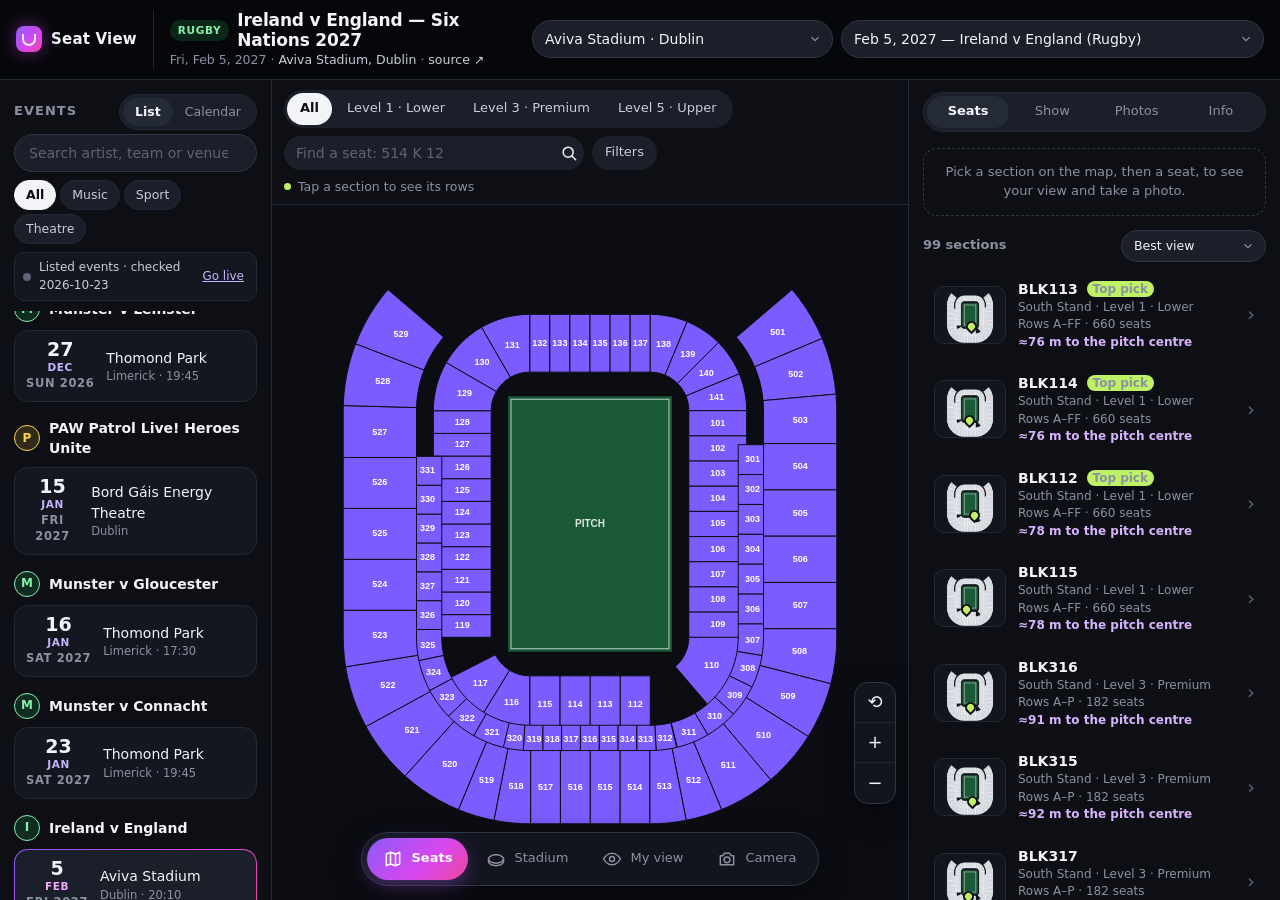
==== commit b90b0f99: "Seat map: Stadium -> Section -> Row -> Seat progressive disclosure - Stadium: sections only, at any " ====
--- a/public/index.html
+++ b/public/index.html
@@ -2,7 +2,7 @@
 <html lang="en">
 <head>
 <meta charset="utf-8">
-<meta http-equiv="Content-Security-Policy" content="default-src 'none'; script-src 'sha256-AehIWPb3ANPBg8J2ASItYhmDbQmx3fX8ATuAno+tc4E=' 'sha256-6IYVCKtguXqUYIJRXYKMgTXm1RfLkmc8EAMEsdVa/XQ=' 'sha256-Q30Vz7tpSokEJcAzKBy99ue36eiE/+5ZaxXorFclWy0=' 'sha256-MastnFAGnW51c5pu6mgBMGrOEGAseeHLdK5WMSakgow=' 'sha256-mn3Ym4TrR9g12RX2Qn3bKJnK6qmRhk+Vc/PLsE+xWmc=' 'sha256-G7IihD7JzZwjoFWVQYz5J8aeXu/lUGII/jct2ej9b/M=' 'sha256-t33mMJA2kMFZt4jPvmAwNv0l5aLgA356HZ9wJSlVgOs=' 'sha256-FMDPAyfk9b5MFbzZSlSNsNEAVbrtfateNRpaTZA1IT0=' 'sha256-YVL+5Ma8DOIX1sJTvli4gWjZ0WUm4WjEtv5gJnZ9flM=' 'sha256-u6Dy2/lGTTNm95e4UNQU3p8DNj4IMK09lNciYB+xhYI=' 'sha256-4LvRddj+rnZm9a47Sd4WBgCavsQi53WUkxDH57ECdz0=' 'sha256-4m1iFpMYvZm6f1xIwejFh5C7K5jmSiJSXS4oeVaFrUk=' 'sha256-UX5fQSyQnPjgekXSWgXfijqG40A16+BjKdt0ad/6+Wk=' 'sha256-EDU/SmT+vjDJBMGw8F79ch5NGQaboYGZcBMJCvcsNKQ=' 'sha256-bpY7FLE2nWcdP8KM99GyFax7jH11QBcq56C5yae4ynA=' 'sha256-v2H7QwRPtDEg5kkXZO0sl8lC6gD20erdyJ/KMWJDnH0=' 'sha256-X9oiBWhc8Z5s16EZaTX3HUAJhatDpTYLCN5q2ymLWTc=' 'sha256-DvF3M/aGfVjp7GnrSARfQuqYdV5pXIryH3IKx+WiJWA='; style-src 'unsafe-inline'; img-src 'self' data: blob: https://commons.wikimedia.org https://upload.wikimedia.org https://mapsapi.tmol.io; connect-src 'self' https://app.ticketmaster.com https://musicbrainz.org; object-src 'none'; base-uri 'none'; form-action 'none'; frame-src 'none'; worker-src 'none'; manifest-src 'none'">
+<meta http-equiv="Content-Security-Policy" content="default-src 'none'; script-src 'sha256-AehIWPb3ANPBg8J2ASItYhmDbQmx3fX8ATuAno+tc4E=' 'sha256-6IYVCKtguXqUYIJRXYKMgTXm1RfLkmc8EAMEsdVa/XQ=' 'sha256-Q30Vz7tpSokEJcAzKBy99ue36eiE/+5ZaxXorFclWy0=' 'sha256-MastnFAGnW51c5pu6mgBMGrOEGAseeHLdK5WMSakgow=' 'sha256-mn3Ym4TrR9g12RX2Qn3bKJnK6qmRhk+Vc/PLsE+xWmc=' 'sha256-G7IihD7JzZwjoFWVQYz5J8aeXu/lUGII/jct2ej9b/M=' 'sha256-t33mMJA2kMFZt4jPvmAwNv0l5aLgA356HZ9wJSlVgOs=' 'sha256-FMDPAyfk9b5MFbzZSlSNsNEAVbrtfateNRpaTZA1IT0=' 'sha256-YVL+5Ma8DOIX1sJTvli4gWjZ0WUm4WjEtv5gJnZ9flM=' 'sha256-6t3X++LdVWTjp8xCfPUWETws/qMc/A0FjH4IUvNXa+M=' 'sha256-4LvRddj+rnZm9a47Sd4WBgCavsQi53WUkxDH57ECdz0=' 'sha256-4m1iFpMYvZm6f1xIwejFh5C7K5jmSiJSXS4oeVaFrUk=' 'sha256-UX5fQSyQnPjgekXSWgXfijqG40A16+BjKdt0ad/6+Wk=' 'sha256-EDU/SmT+vjDJBMGw8F79ch5NGQaboYGZcBMJCvcsNKQ=' 'sha256-bpY7FLE2nWcdP8KM99GyFax7jH11QBcq56C5yae4ynA=' 'sha256-v2H7QwRPtDEg5kkXZO0sl8lC6gD20erdyJ/KMWJDnH0=' 'sha256-X9oiBWhc8Z5s16EZaTX3HUAJhatDpTYLCN5q2ymLWTc=' 'sha256-DvF3M/aGfVjp7GnrSARfQuqYdV5pXIryH3IKx+WiJWA='; style-src 'unsafe-inline'; img-src 'self' data: blob: https://commons.wikimedia.org https://upload.wikimedia.org https://mapsapi.tmol.io; connect-src 'self' https://app.ticketmaster.com https://musicbrainz.org; object-src 'none'; base-uri 'none'; form-action 'none'; frame-src 'none'; worker-src 'none'; manifest-src 'none'">
 <meta name="referrer" content="no-referrer">
 <meta name="viewport" content="width=device-width, initial-scale=1, viewport-fit=cover">
 <title>Seat View — Irish Stadiums</title>
@@ -361,7 +361,7 @@
           <button type="button" id="surprise" class="chip2" title="Pick a random open seat in the sections that match your filters">Surprise me</button>
         </div>
         <div id="secBar" class="mrow" hidden></div>
-        <div class="mrow mhint"><span id="coach" role="status">Tap a section to see its seats</span><span id="mapMsg" class="small"></span></div>
+        <div class="mrow mhint"><span id="coach" role="status">Tap a section to see its rows</span><span id="mapMsg" class="small"></span></div>
       </div>
       <div id="mapArea">
         <canvas id="map2d" aria-label="Seat map. Drag to move, scroll or pinch to zoom, tap a section then a seat."></canvas>
@@ -1920,7 +1920,8 @@
 <script>/* js/seatmap.js */
 /* 2D interactive seat map, modelled on Ticketmaster's interactive seat map:
  *  - sections are BLUE when they match your filters and GREY when they don't (Ticketmaster's own colour rule);
- *  - click a section to zoom to individual seat dots, click a dot to select it (green = selected);
+ *  - progressive disclosure, driven by what you picked (not by zoom): Stadium (sections only) -> Section (isolated,
+ *    rows as bars) -> Row (that row's seat dots) -> Seat (selected; then My view / Camera);
  *  - results list on the right with a stadium thumbnail + pin per card; level tabs, a section bar with row/seat pickers.
  * NOT shown: prices / availability — Ticketmaster does not publish them in any reusable form (see Sources). Nothing is invented.
  * Seat dot positions come from js/geometry.js (layout calibrated to official capacity; rows/seats per block are estimates ⚠️). */
@@ -1929,8 +1930,8 @@
   var cv, ctx, wrap, tip, A, M, S;
   var view = { s: 2, tx: 0, ty: 0 }, dpr = 1, hover = -1, sel = -1, polys = [], stats = [], thumbURL = null;
   var F = SM.filters = { level: "all", maxDist: 999, hideClosed: true, sort: "best" };
-  var goal = null, anim = 0; SM.focusBlock = -1;
-  var SEAT_ZOOM = 7;
+  var goal = null, anim = 0; SM.focusBlock = -1; SM.focusRow = -1; SM.hoverRow = -1;
+  var ROW_ZOOM = 22; // px per metre when a row is open: seats ~11 px apart
   function $(id) { return document.getElementById(id); }
   function esc(s) { return String(s == null ? "" : s).replace(/[&<>"']/g, function (c) { return { "&": "&amp;", "<": "&lt;", ">": "&gt;", '"': "&quot;", "'": "&#39;" }[c]; }); }
   SM.secName = function (b) { return b.official ? (S.id === "aviva" ? "BLK" + b.id : (S.blockPrefix || "Section ") + b.id) : b.stand + " · zone " + b.zoneOf.split(" ")[0]; };
@@ -1946,19 +1947,19 @@
       if (ids.length === 2 && p) { p.x = e.clientX; p.y = e.clientY; var a = ptrs[ids[0]], b = ptrs[ids[1]], d = Math.hypot(a.x - b.x, a.y - b.y); if (pinch) zoomAt((a.x + b.x) / 2 - r.left, (a.y + b.y) / 2 - r.top, d / pinch); pinch = d; return; }
       if (p) { stopAnim(); view.tx += e.clientX - p.x; view.ty += e.clientY - p.y; p.x = e.clientX; p.y = e.clientY; SM.draw(); return; }
       var h = pick(e.clientX - r.left, e.clientY - r.top);
-      if (h.seat !== hover || h.block !== SM.hoverBlock) { hover = h.seat; SM.hoverBlock = h.block; SM.draw(); }
+      if (h.seat !== hover || h.block !== SM.hoverBlock || h.row !== SM.hoverRow) { hover = h.seat; SM.hoverBlock = h.block; SM.hoverRow = h.row; SM.draw(); }
       showTip(h, e.clientX - r.left, e.clientY - r.top);
     });
     cv.addEventListener("pointerup", function (e) {
       var r = cv.getBoundingClientRect();
       if (down && down.n === 1 && Object.keys(ptrs).length === 1 && Math.hypot(e.clientX - down.x, e.clientY - down.y) < 6) {
         var h = pick(e.clientX - r.left, e.clientY - r.top);
-        if (h.seat >= 0) SM.selectSeat(h.seat); else if (h.block >= 0) SM.zoomToBlock(h.block);
+        if (h.seat >= 0) SM.selectSeat(h.seat); else if (h.row >= 0) SM.zoomToRow(h.block, h.row); else if (h.block >= 0 && h.block !== SM.focusBlock) SM.zoomToBlock(h.block);
       }
       delete ptrs[e.pointerId]; if (Object.keys(ptrs).length < 2) pinch = null;
     });
     cv.addEventListener("pointercancel", function (e) { delete ptrs[e.pointerId]; pinch = null; });
-    cv.addEventListener("pointerleave", function () { tip.hidden = true; if (hover !== -1 || SM.hoverBlock !== -1) { hover = -1; SM.hoverBlock = -1; SM.draw(); } });
+    cv.addEventListener("pointerleave", function () { tip.hidden = true; if (hover !== -1 || SM.hoverBlock !== -1 || SM.hoverRow !== -1) { hover = -1; SM.hoverBlock = -1; SM.hoverRow = -1; SM.draw(); } });
     cv.addEventListener("wheel", function (e) { e.preventDefault(); var r = cv.getBoundingClientRect(); zoomAt(e.clientX - r.left, e.clientY - r.top, e.deltaY > 0 ? 1 / 1.2 : 1.2); }, { passive: false });
     $("mapZoomIn").addEventListener("click", function () { zoomAt(cv.clientWidth / 2, cv.clientHeight / 2, 1.5); });
     $("mapZoomOut").addEventListener("click", function () { zoomAt(cv.clientWidth / 2, cv.clientHeight / 2, 1 / 1.5); });
@@ -1973,7 +1974,7 @@
     document.addEventListener("keydown", function (e) {
       if (e.key !== "Escape") return;
       if (document.body.classList.contains("sideOpen")) { document.body.classList.remove("sideOpen"); return; }
-      if (SM.active && !$("mapSel").hidden) SM.clearSel(); else if (SM.active && SM.focusBlock >= 0) SM.back();
+      if (SM.active && !$("mapSel").hidden) SM.clearSel(); else if (SM.active && SM.focusBlock >= 0) SM.back(); // one level up
     });
   };
   SM.setStadium = function () {
@@ -1990,7 +1991,7 @@
     $("mapLevels").querySelectorAll("button").forEach(function (bt) { bt.addEventListener("click", function () {
       F.level = bt.dataset.l; $("mapLevels").querySelectorAll("button").forEach(function (o) { o.classList.toggle("on", o === bt); }); SM.refresh();
     }); });
-    F.level = "all"; $("mapSel").hidden = true; SM.focusBlock = -1; renderSecBar(); SM.computeStats(); SM.fitted = false; SM.coach("Tap a section to see its seats");
+    F.level = "all"; $("mapSel").hidden = true; SM.focusBlock = -1; SM.focusRow = -1; rowGeo = {}; stackCache = {}; renderSecBar(); SM.computeStats(); SM.fitted = false; SM.coach("Tap a section to see its rows");
   };
   SM.computeStats = function () {
     if (!M || !A.sc || !A.sc.stageFront) return; var f = A.sc.stageFront, sg = A.sc.stageSign;
@@ -2012,7 +2013,7 @@
     if (F.level !== "all" && (b.level !== F.level || b.standing)) return false;
     return true;
   }
-  SM.matches = matches;
+  SM.matches = matches; SM._view = function () { return view; }; // tests
   SM.refresh = function () { SM.draw(); SM.renderList(); };
   SM.resize = function () { dpr = Math.min(window.devicePixelRatio || 1, 2); cv.width = Math.max(1, cv.clientWidth * dpr); cv.height = Math.max(1, cv.clientHeight * dpr); };
   function extent() { var hx = 0, hz = 0; M.seats.forEach(function (s) { hx = Math.max(hx, Math.abs(s.x)); hz = Math.max(hz, Math.abs(s.z)); }); return [hx, hz]; }
@@ -2033,35 +2034,74 @@
     return { s: s, tx: a.w / 2 - (x0 + x1) / 2 * s, ty: (a.top + a.bottom) / 2 - (z0 + z1) / 2 * s };
   }
   SM.fit = function (animate) { var e = extent(), g = frame(-e[0], e[0], -e[1], e[1], 10); if (animate) animateTo(g); else { stopAnim(); view.s = g.s; view.tx = g.tx; view.ty = g.ty; SM.draw(); } };
-  SM.back = function () { SM.focusBlock = -1; renderSecBar(); SM.coach(sel >= 0 ? null : "Tap a section to see its seats"); SM.fit(true); };
+  SM.back = function () { // one level up: Row -> Section -> Stadium
+    if (SM.focusRow >= 0) { var bi = SM.focusBlock; SM.focusRow = -1; SM.zoomToBlock(bi, true); return; }
+    SM.focusBlock = -1; renderSecBar(); SM.coach(sel >= 0 ? null : "Tap a section to see its rows"); SM.fit(true);
+  };
   function zoomAt(px, py, f) { stopAnim(); var ns = Math.max(0.5, Math.min(60, view.s * f)); f = ns / view.s; view.tx = px - (px - view.tx) * f; view.ty = py - (py - view.ty) * f; view.s = ns; SM.draw(); }
   function blockBox(b) { var x0 = 1e9, x1 = -1e9, z0 = 1e9, z1 = -1e9; for (var i = b.seatStart; i < b.seatStart + b.seatCount; i++) { var s = M.seats[i]; x0 = Math.min(x0, s.x); x1 = Math.max(x1, s.x); z0 = Math.min(z0, s.z); z1 = Math.max(z1, s.z); } return [x0, x1, z0, z1]; }
-  SM.zoomToBlock = function (bi) {
-    var bb = blockBox(M.blocks[bi]); SM.focusBlock = bi; renderSecBar();
-    animateTo(frame(bb[0], bb[1], bb[2], bb[3], 6, 40, SEAT_ZOOM * 1.3));
-    A.selectBlock(bi); SM.coach(sel >= 0 && M.seats[sel].blockIdx === bi ? null : "Tap a seat, or choose a row and seat above");
-  };
+  SM.zoomToBlock = function (bi, keepRow) {
+    var bb = blockBox(M.blocks[bi]); if (SM.focusBlock !== bi || !keepRow) SM.focusRow = -1; SM.focusBlock = bi; renderSecBar();
+    animateTo(frame(bb[0], bb[1], bb[2], bb[3], 6, 40)); // the whole section in view, whatever its size
+    A.selectBlock(bi); SM.coach(sel >= 0 && M.seats[sel].blockIdx === bi ? null : "Tap a row, or choose a row above");
+  };
+  SM.zoomToRow = function (bi, ri) { // the row fills the width; its seats appear
+    if (SM.focusBlock !== bi) { SM.focusBlock = bi; A.selectBlock(bi); } SM.focusRow = ri; renderSecBar();
+    var r = M.blocks[bi].rowInfo[ri], x0 = 1e9, x1 = -1e9, z0 = 1e9, z1 = -1e9;
+    for (var i = r.start; i < r.start + r.count; i++) { var q = M.seats[i]; x0 = Math.min(x0, q.x); x1 = Math.max(x1, q.x); z0 = Math.min(z0, q.z); z1 = Math.max(z1, q.z); }
+    animateTo(frame(x0, x1, z0, z1, 4, 60, ROW_ZOOM)); SM.coach(sel >= 0 && M.seats[sel].blockIdx === bi && rowOf(sel) === ri ? null : "Tap a seat");
+  };
+  function rowOf(i) { var s = M.seats[i]; return M.blocks[s.blockIdx].rowLabels.indexOf(s.row); }
+  // Row centrelines of a block (through its seats), built on demand.
+  var rowGeo = {};
+  function rowsOf(bi) {
+    if (rowGeo[bi]) return rowGeo[bi];
+    return (rowGeo[bi] = M.blocks[bi].rowInfo.map(function (r) { var pts = [], step = Math.max(1, Math.floor(r.count / 12));
+      for (var i = r.start; i < r.start + r.count; i += step) pts.push([M.seats[i].x, M.seats[i].z]);
+      var e = M.seats[r.start + r.count - 1]; pts.push([e.x, e.z]); return pts; }));
+  }
+  function segD2(px, pz, a, b) { var dx = b[0] - a[0], dz = b[1] - a[1], L = dx * dx + dz * dz, t = L ? Math.max(0, Math.min(1, ((px - a[0]) * dx + (pz - a[1]) * dz) / L)) : 0, x = a[0] + dx * t - px, z = a[1] + dz * t - pz; return x * x + z * z; }
+  // Real stacked tiers: blocks of another level whose footprint overlaps this one in plan (an upper tier overhanging
+  // a lower one). They are hidden while a section is isolated so their seats never sit on top of each other.
+  var stackCache = {};
+  function stackedWith(bi) {
+    if (stackCache[bi]) return stackCache[bi]; var b = M.blocks[bi], out = [];
+    M.blocks.forEach(function (o, oi) { if (oi === bi || o.level === b.level) return; var hit = false;
+      for (var r = 0; r < o.rowInfo.length && !hit; r += 2) { var ri = o.rowInfo[r]; for (var i = ri.start; i < ri.start + ri.count && !hit; i += 3) if (inPoly(M.seats[i].x, M.seats[i].z, polys[bi].pts)) hit = true; }
+      if (hit) out.push(oi); });
+    return (stackCache[bi] = out);
+  }
+  SM.stackedWith = function (bi) { return stackedWith(bi); };
   // Section bar: where you are + row/seat pickers, so nobody has to hit a 4-pixel dot.
   function renderSecBar() {
     var bar = $("secBar"), bi = SM.focusBlock; if (!M || bi < 0) { bar.hidden = true; bar.innerHTML = ""; return; }
-    var b = M.blocks[bi], cur = sel >= 0 && M.seats[sel].blockIdx === bi ? M.seats[sel] : null, ri = cur ? b.rowLabels.indexOf(cur.row) : -1;
-    bar.innerHTML = "<button type='button' class='back' id='secBack'>‹ All sections</button><div class='nm'><b>" + esc(SM.secName(b)) + "</b><span>" + esc(b.stand + " · " + b.levelName) + "</span></div>" +
+    var b = M.blocks[bi], cur = sel >= 0 && M.seats[sel].blockIdx === bi ? M.seats[sel] : null, ri = SM.focusRow >= 0 ? SM.focusRow : cur ? b.rowLabels.indexOf(cur.row) : -1;
+    var stk = stackedWith(bi).map(function (oi) { return M.blocks[oi]; }), above = stk.filter(function (o) { return o.levelIdx > b.levelIdx; }), below = stk.filter(function (o) { return o.levelIdx < b.levelIdx; });
+    var tier = below.length ? "Upper tier: overhangs " + below[0].levelName : above.length ? "Under the " + above[0].levelName + " overhang (rows at the back)" : "";
+    bar.innerHTML = "<button type='button' class='back' id='secBack' aria-label='" + (SM.focusRow >= 0 ? "Back to " + esc(SM.secName(b)) : "Back to the whole venue") + "'>‹ " + (SM.focusRow >= 0 ? esc(SM.secName(b)) : "Stadium") + "</button><div class='nm'><b>" + esc(SM.secName(b)) + (SM.focusRow >= 0 ? " · " + (b.standing ? "Terrace row " : "Row ") + esc(b.rowLabels[SM.focusRow]) : "") + "</b><span>" + esc(b.stand + " · " + b.levelName) + (tier ? " · " + esc(tier) : "") + "</span></div>" +
       "<label>" + (b.standing ? "Terrace row" : "Row") + " <select id='secRow'><option value=''>–</option>" + b.rowLabels.map(function (l, i) { return "<option value='" + i + "'" + (i === ri ? " selected" : "") + ">" + esc(l) + "</option>"; }).join("") + "</select></label>" +
       "<label>" + (b.standing ? "Spot" : "Seat") + " <select id='secSeat'" + (ri < 0 ? " disabled" : "") + ">" + (ri < 0 ? "<option>–</option>" : Array.from({ length: b.rowInfo[ri].count }, function (_, i) { return "<option value='" + i + "'" + (cur && cur.seat === i + 1 ? " selected" : "") + ">" + (i + 1) + "</option>"; }).join("")) + "</select></label>";
     bar.hidden = false;
     $("secBack").addEventListener("click", SM.back);
-    $("secRow").addEventListener("change", function () { if (this.value === "") return; var r = b.rowInfo[+this.value]; SM.selectSeat(r.start + Math.floor((r.count - 1) / 2)); });
+    $("secRow").addEventListener("change", function () { if (this.value === "") return; SM.zoomToRow(bi, +this.value); });
     $("secSeat").addEventListener("change", function () { var r = b.rowInfo[+$("secRow").value]; if (r) SM.selectSeat(r.start + +this.value); });
   }
   function toS(x, z) { return [x * view.s + view.tx, z * view.s + view.ty]; }
   function inPoly(x, z, pts) { var c = false; for (var i = 0, j = pts.length - 1; i < pts.length; j = i++) { var a = pts[i], b = pts[j]; if ((a[1] > z) !== (b[1] > z) && x < (b[0] - a[0]) * (z - a[1]) / (b[1] - a[1]) + a[0]) c = !c; } return c; }
+  function hidden(bi) { var f = SM.focusBlock; return f >= 0 && bi !== f && stackedWith(f).indexOf(bi) >= 0; }
+  // What is under the pointer at the current level: Stadium -> sections; Section -> its rows; Row -> that row's seats.
   function pick(px, py) {
-    var wx = (px - view.tx) / view.s, wz = (py - view.ty) / view.s, block = -1;
-    for (var bi = polys.length - 1; bi >= 0; bi--) if (inPoly(wx, wz, polys[bi].pts)) { block = bi; break; }
-    if (block < 0 || view.s < SEAT_ZOOM) return { block: block, seat: -1 };
-    var tol = Math.max(0.6, 14 / view.s), b = M.blocks[block], best = -1, bd = tol * tol; // ~14 px finger tolerance
-    for (var i = b.seatStart; i < b.seatStart + b.seatCount; i++) { var s = M.seats[i], d = (s.x - wx) * (s.x - wx) + (s.z - wz) * (s.z - wz); if (d < bd) { bd = d; best = i; } }
-    return { block: block, seat: best };
+    var wx = (px - view.tx) / view.s, wz = (py - view.ty) / view.s, block = -1, f = SM.focusBlock, bi;
+    if (f >= 0 && inPoly(wx, wz, polys[f].pts)) block = f; // the isolated section wins over anything stacked on it
+    else for (bi = polys.length - 1; bi >= 0; bi--) if (!hidden(bi) && inPoly(wx, wz, polys[bi].pts)) { block = bi; break; }
+    var none = { block: block, row: -1, seat: -1 }; if (block < 0 || block !== f) return none;
+    var b = M.blocks[block], tol = 14 / view.s; // ~14 px finger tolerance
+    if (SM.focusRow >= 0) { var r = b.rowInfo[SM.focusRow], best = -1, bd = Math.max(tol, 0.35) * Math.max(tol, 0.35);
+      for (var i = r.start; i < r.start + r.count; i++) { var s = M.seats[i], d = (s.x - wx) * (s.x - wx) + (s.z - wz) * (s.z - wz); if (d < bd) { bd = d; best = i; } }
+      if (best >= 0) return { block: block, row: SM.focusRow, seat: best }; }
+    var rows = rowsOf(block), br = -1, brd = 1e9;
+    rows.forEach(function (pts, ri) { for (var k = 1; k < pts.length; k++) { var d = segD2(wx, wz, pts[k - 1], pts[k]); if (d < brd) { brd = d; br = ri; } } });
+    return { block: block, row: brd < Math.max(tol, 1.2) * Math.max(tol, 1.2) ? br : -1, seat: -1 };
   }
   var BLUE = "#7c5cff", GREY = "#272c39", TERR = "#4f5fb5";
   function colourFor(bi) { return !matches(bi) ? GREY : M.blocks[bi].standing ? TERR : BLUE; }
@@ -2078,39 +2118,58 @@
         c.fillStyle = "rgba(255,255,255,.9)"; c.font = Math.max(9, Math.min(14, s * 2)) + "px Segoe UI, Arial, sans-serif"; if (!S.noFloorCrowd) c.fillText(S.kind === "stadium" ? "Standing" : "Floor standing", tx, -A.sc.stageSign * hl * (S.kind === "stadium" ? 0.35 : 0.3) * s + ty); }
     }
   }
+  // Labels every `n`th item, more when there is room: every one if items are >= 16 px apart, every 2nd at >= 8 px.
+  function labelStep(px) { return px >= 16 ? 1 : px >= 8 ? 2 : px * 5 >= 16 ? 5 : 10; }
+  function path(pts) { ctx.beginPath(); pts.forEach(function (pt, i) { var q = toS(pt[0], pt[1]); if (i) ctx.lineTo(q[0], q[1]); else ctx.moveTo(q[0], q[1]); }); }
   SM.draw = function () {
     if (!SM.active || !M) return;
     ctx.setTransform(dpr, 0, 0, dpr, 0, 0); ctx.fillStyle = "#0b0d13"; ctx.fillRect(0, 0, cv.width, cv.height);
     drawBase(ctx, view.s, view.tx, view.ty, { labels: true });
-    var showSeats = view.s >= SEAT_ZOOM, W = cv.clientWidth, H = cv.clientHeight;
+    var f = SM.focusBlock, W = cv.clientWidth, H = cv.clientHeight, FONT = "Inter, Segoe UI, Arial, sans-serif";
     polys.forEach(function (P, bi) {
-      ctx.beginPath(); P.pts.forEach(function (pt, i) { var s = toS(pt[0], pt[1]); if (i) ctx.lineTo(s[0], s[1]); else ctx.moveTo(s[0], s[1]); }); ctx.closePath();
-      ctx.fillStyle = showSeats ? "#151925" : (bi === SM.hoverBlock && matches(bi) ? "#a78bfa" : colourFor(bi)); ctx.fill();
-      ctx.lineWidth = bi === SM.hoverBlock ? 2.5 : 1; ctx.strokeStyle = bi === SM.hoverBlock ? "#ffffff" : "#0b0d13"; ctx.stroke();
-    });
-    if (showSeats) {
-      var r = Math.max(1.4, 0.21 * view.s);
-      M.blocks.forEach(function (b, bi) {
-        var c = matches(bi) ? (b.standing ? TERR : BLUE) : GREY;
-        for (var i = b.seatStart; i < b.seatStart + b.seatCount; i++) {
-          var s = M.seats[i], p = toS(s.x, s.z); if (p[0] < -6 || p[1] < -6 || p[0] > W + 6 || p[1] > H + 6) continue;
-          ctx.beginPath(); ctx.arc(p[0], p[1], i === sel ? r * 1.5 : r, 0, 6.2832);
-          ctx.fillStyle = i === sel ? "#bef264" : i === hover ? "#ffffff" : c; ctx.fill();
-          if (i === sel) { ctx.strokeStyle = "#fff"; ctx.lineWidth = 2; ctx.stroke(); ctx.fillStyle = "#0b0d13"; ctx.font = "bold " + Math.round(r * 1.6) + "px Arial"; ctx.textAlign = "center"; ctx.textBaseline = "middle"; ctx.fillText("✓", p[0], p[1] + 0.5); }
-        }
-        if (view.s > 13) { ctx.fillStyle = "#8a91a3"; ctx.font = "11px Segoe UI, Arial"; ctx.textAlign = "center"; ctx.textBaseline = "middle";
-          b.rowInfo.forEach(function (ri) { var s0 = M.seats[ri.start], p = toS(s0.x - s0.nz * 0.75, s0.z + s0.nx * 0.75); if (p[0] > 0 && p[1] > 0 && p[0] < W && p[1] < H) ctx.fillText(ri.label, p[0], p[1]); }); }
-      });
-    }
+      if (bi === f || hidden(bi)) return; // the isolated section is drawn last, on top; stacked tiers hidden
+      path(P.pts); ctx.closePath(); ctx.globalAlpha = f >= 0 ? 0.22 : 1;
+      ctx.fillStyle = bi === SM.hoverBlock && matches(bi) ? "#a78bfa" : colourFor(bi); ctx.fill();
+      ctx.lineWidth = bi === SM.hoverBlock ? 2.5 : 1; ctx.strokeStyle = bi === SM.hoverBlock ? "#ffffff" : "#0b0d13"; ctx.stroke(); ctx.globalAlpha = 1;
+    });
     ctx.textAlign = "center"; ctx.textBaseline = "middle";
-    if (!showSeats || view.s < 13) polys.forEach(function (P, bi) { // a label only where it fits inside its section: no pile-ups
+    if (f < 0) polys.forEach(function (P, bi) { // a label only where it fits inside its section: no pile-ups
       var b = M.blocks[bi], s = toS(P.cx, P.cz), txt = String(b.official ? b.id : b.zoneOf.split(" ")[0]), fs = Math.max(9, Math.min(13, view.s * 2.2));
-      ctx.font = "bold " + fs + "px Segoe UI, Arial";
+      ctx.font = "600 " + fs + "px " + FONT;
       var x0 = 1e9, x1 = -1e9, y0 = 1e9, y1 = -1e9; P.pts.forEach(function (pt) { var q = toS(pt[0], pt[1]); x0 = Math.min(x0, q[0]); x1 = Math.max(x1, q[0]); y0 = Math.min(y0, q[1]); y1 = Math.max(y1, q[1]); });
       var tw = ctx.measureText(txt).width, w = x1 - x0, h = y1 - y0;
       if (!(w >= tw + 4 && h >= fs + 2) && !(h >= tw + 4 && w >= fs + 2) && bi !== SM.hoverBlock) return;
-      ctx.fillStyle = showSeats ? "#8a91a3" : (matches(bi) ? "#fff" : "#5d6476"); ctx.fillText(txt, s[0], s[1]);
-    });
+      ctx.fillStyle = matches(bi) ? "#fff" : "#5d6476"; ctx.fillText(txt, s[0], s[1]);
+    });
+    if (f < 0) return;
+    // ---- isolated section: rows as bars ----
+    var b = M.blocks[f], rows = rowsOf(f), fr = SM.focusRow;
+    path(polys[f].pts); ctx.closePath(); ctx.fillStyle = "#151925"; ctx.fill(); ctx.lineWidth = 1.5; ctx.strokeStyle = "rgba(167,139,250,.55)"; ctx.stroke();
+    var rowPx = b.rowInfo.length > 1 ? Math.abs(b.rowInfo[1].d - b.rowInfo[0].d) * view.s : 20, bar = Math.max(2, Math.min(rowPx * 0.62, 14));
+    ctx.lineCap = "round"; ctx.lineJoin = "round";
+    rows.forEach(function (pts, ri) {
+      path(pts); ctx.lineWidth = ri === fr ? Math.max(bar, 6) : bar;
+      ctx.strokeStyle = ri === fr ? "rgba(124,92,255,.35)" : ri === SM.hoverRow ? "rgba(167,139,250,.85)" : fr >= 0 ? "rgba(124,92,255,.22)" : matches(f) ? "rgba(124,92,255,.5)" : "rgba(93,100,118,.5)"; ctx.stroke();
+    });
+    var step = labelStep(rowPx); ctx.font = "600 11px " + FONT; ctx.fillStyle = "#aab0bf";
+    b.rowInfo.forEach(function (r, ri) { // row labels just past the first seat, along the row
+      if (ri !== fr && ri !== SM.hoverRow && (ri + 1) % step && ri !== 0) return;
+      var s0 = M.seats[r.start], s1 = M.seats[r.start + r.count - 1], tx = s0.x - s1.x, tz = s0.z - s1.z, L = Math.hypot(tx, tz) || 1, off = 14 / view.s + 0.4;
+      var q = toS(s0.x + tx / L * off, s0.z + tz / L * off); if (q[0] < 0 || q[1] < 0 || q[0] > W || q[1] > H) return;
+      ctx.fillStyle = ri === fr || ri === SM.hoverRow ? "#ffffff" : "#aab0bf"; ctx.fillText(r.label, q[0], q[1]);
+    });
+    if (fr < 0) return;
+    // ---- selected row: its seats ----
+    var R = b.rowInfo[fr], seatPx = R.count > 1 ? Math.hypot(M.seats[R.start + 1].x - M.seats[R.start].x, M.seats[R.start + 1].z - M.seats[R.start].z) * view.s : 20;
+    var rad = Math.max(2.5, Math.min(seatPx * 0.38, 9)), sstep = labelStep(seatPx), c = matches(f) ? (b.standing ? TERR : BLUE) : GREY;
+    for (var i = R.start; i < R.start + R.count; i++) {
+      var s = M.seats[i], p = toS(s.x, s.z); if (p[0] < -10 || p[1] < -10 || p[0] > W + 10 || p[1] > H + 10) continue;
+      ctx.beginPath(); ctx.arc(p[0], p[1], i === sel ? rad * 1.35 : rad, 0, 6.2832);
+      ctx.fillStyle = i === sel ? "#bef264" : i === hover ? "#ffffff" : c; ctx.fill();
+      if (i === sel) { ctx.strokeStyle = "#fff"; ctx.lineWidth = 2; ctx.stroke(); }
+      var n = i - R.start + 1; // seat numbers on the pitch side of the dot
+      if (n === 1 || n === R.count || n % sstep === 0 || i === sel || i === hover) { var lq = toS(s.x + s.nx * (rad + 9) / view.s, s.z + s.nz * (rad + 9) / view.s); ctx.font = (i === sel ? "700 " : "500 ") + "10.5px " + FONT; ctx.fillStyle = i === sel ? "#bef264" : "#d5d9df"; ctx.fillText(String(s.seat), lq[0], lq[1]); }
+    }
   };
   function thumb() { // one shared stadium thumbnail for the result cards (Ticketmaster shows one per card with a pin)
     if (thumbURL) return thumbURL;
@@ -2124,14 +2183,15 @@
   function showTip(h, x, y) {
     if (h.block < 0) { tip.hidden = true; return; }
     var b = M.blocks[h.block], st = stats[h.block] || {};
-    tip.innerHTML = "<b>" + esc(h.seat >= 0 ? seatLabel(h.seat) : SM.secName(b)) + "</b><br>" + esc(b.stand) + " · " + esc(b.levelName) +
+    var head = h.seat >= 0 ? seatLabel(h.seat) : h.row >= 0 ? SM.secName(b) + " · " + (b.standing ? "Terrace row " : "Row ") + b.rowLabels[h.row] + " · " + b.rowInfo[h.row].count + (b.standing ? " spots" : " seats") : SM.secName(b);
+    tip.innerHTML = "<b>" + esc(head) + "</b><br>" + esc(b.stand) + " · " + esc(b.levelName) +
       "<br>" + (st.closed ? "Behind the stage — not normally sold" : "≈" + Math.round(st.d) + (A.isSport() ? " m to the pitch centre" : " m to stage · " + Math.round(st.ang) + "° off-centre")) +
-      "<br><span>" + (h.seat >= 0 ? "Click to select this seat" : "Click to see seats") + "</span>";
+      "<br><span>" + (h.seat >= 0 ? "Click to select this seat" : h.row >= 0 ? "Click to see this row's seats" : h.block === SM.focusBlock ? "Click a row" : "Click to see its rows") + "</span>";
     tip.hidden = false; tip.style.left = Math.min(x + 14, cv.clientWidth - 240) + "px"; tip.style.top = Math.min(y + 14, cv.clientHeight - 90) + "px";
   }
   SM.selectSeat = function (i) {
     sel = i; A.goToSeat(i); SM.coach(null); var s = M.seats[i], st = stats[s.blockIdx], b = M.blocks[s.blockIdx], ri = b.rowLabels.indexOf(s.row), r = b.rowInfo[ri];
-    if (SM.focusBlock !== s.blockIdx) SM.focusBlock = s.blockIdx; renderSecBar();
+    if (SM.focusBlock !== s.blockIdx) SM.focusBlock = s.blockIdx; SM.focusRow = ri; renderSecBar();
     $("mapSel").innerHTML = "<div class='selh'><span class='tick'>✓</span><div><b>" + esc(seatLabel(i)) + "</b><div class='small'>" + esc(b.stand) + " · ≈" + Math.round(st.d) + (A.isSport() ? " m to the pitch centre" : " m to stage") + "</div></div>" +
       "<span class='step'><button type='button' id='selPrev' aria-label='Previous seat'" + (i <= r.start ? " disabled" : "") + ">‹</button><button type='button' id='selNext' aria-label='Next seat'" + (i >= r.start + r.count - 1 ? " disabled" : "") + ">›</button></span>" +
       "<button type='button' class='x' id='mapSelX' aria-label='Clear'>×</button></div>" +
@@ -2143,7 +2203,7 @@
     $("selPrev").addEventListener("click", function () { SM.selectSeat(i - 1); });
     $("selNext").addEventListener("click", function () { SM.selectSeat(i + 1); });
     // keep the chosen seat in sight above the card, at seat-level zoom
-    var g = goal || { s: view.s, tx: view.tx, ty: view.ty }; if (g.s < SEAT_ZOOM * 1.3) { var bb = blockBox(b); g = frame(bb[0], bb[1], bb[2], bb[3], 6, 40, SEAT_ZOOM * 1.3); }
+    var g = goal || { s: view.s, tx: view.tx, ty: view.ty }; if (g.s < ROW_ZOOM * 0.8) { var x0 = 1e9, x1 = -1e9, z0 = 1e9, z1 = -1e9; for (var k = r.start; k < r.start + r.count; k++) { var q = M.seats[k]; x0 = Math.min(x0, q.x); x1 = Math.max(x1, q.x); z0 = Math.min(z0, q.z); z1 = Math.max(z1, q.z); } g = frame(x0, x1, z0, z1, 4, 60, ROW_ZOOM); }
     var a = freeArea(), px = s.x * g.s + g.tx, py = s.z * g.s + g.ty;
     if (px < 30 || px > a.w - 30 || py < a.top + 30 || py > a.bottom - 30) { g = { s: g.s, tx: g.tx + a.w / 2 - px, ty: g.ty + (a.top + a.bottom) / 2 - py }; }
     if (g !== goal) animateTo(g); else SM.draw();
@@ -2154,7 +2214,7 @@
     A.updateHash();
   };
   SM.coach = function (msg) { var c = $("coach"); if (!c) return; if (msg) { c.textContent = msg; c.hidden = false; } else c.hidden = true; };
-  SM.clearSel = function () { sel = -1; $("mapSel").hidden = true; renderSecBar(); SM.draw(); };
+  SM.clearSel = function () { sel = -1; $("mapSel").hidden = true; renderSecBar(); SM.coach(SM.focusRow >= 0 ? "Tap a seat" : SM.focusBlock >= 0 ? "Tap a row" : "Tap a section to see its rows"); SM.draw(); };
   SM.surprise = function () { // random open seat in a section that matches the current filters
     var ok = []; M.blocks.forEach(function (b, bi) { if (matches(bi) && stats[bi] && !stats[bi].closed) ok.push(bi); });
     if (!ok.length) { $("mapMsg").textContent = "No sections match your filters."; return; }
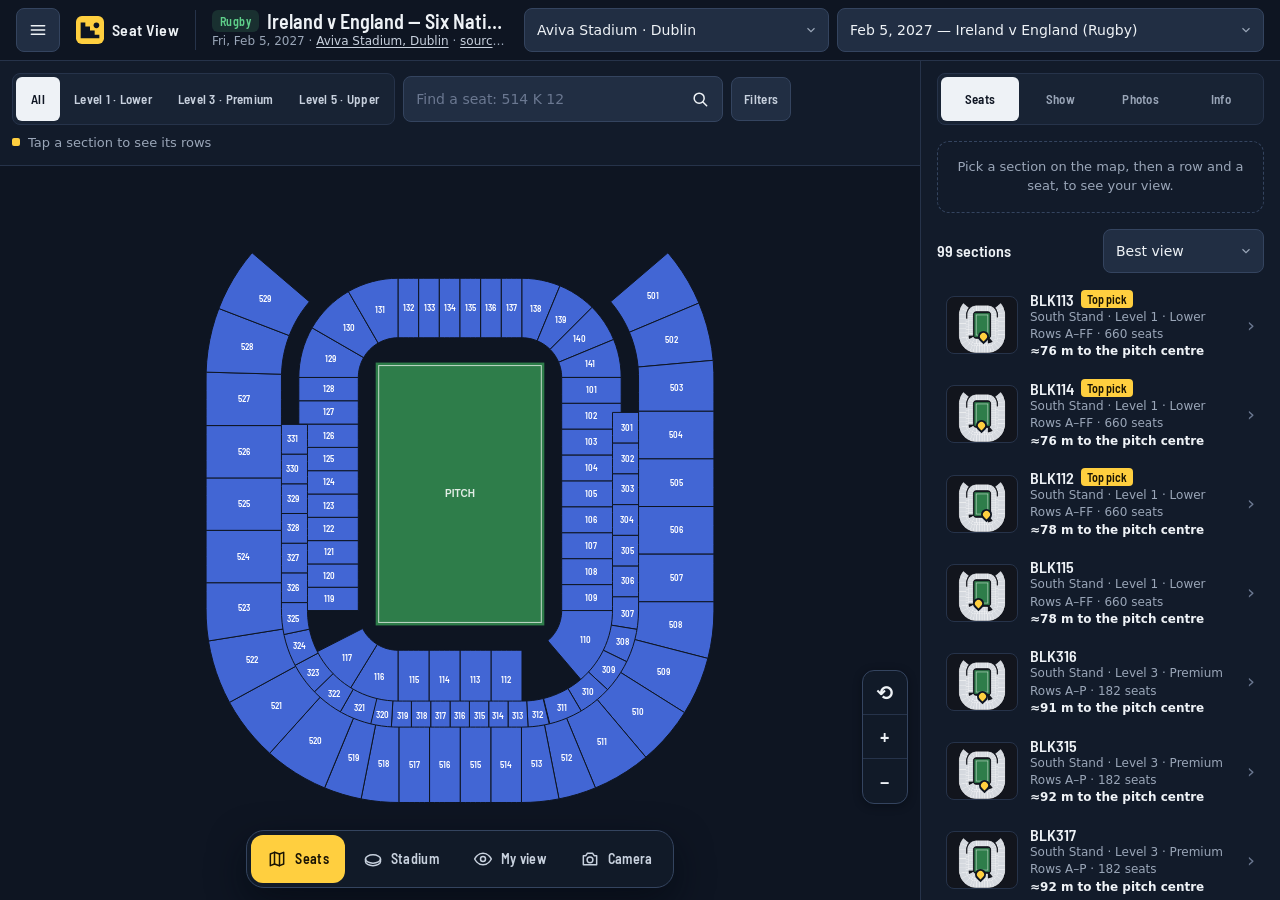
==== commit e9054bbf: "UI: token design system, contextual controls, menu drawer, bottom sheet, accessibility - Design syst" ====
--- a/public/index.html
+++ b/public/index.html
@@ -2,343 +2,357 @@
 <html lang="en">
 <head>
 <meta charset="utf-8">
-<meta http-equiv="Content-Security-Policy" content="default-src 'none'; script-src 'sha256-AehIWPb3ANPBg8J2ASItYhmDbQmx3fX8ATuAno+tc4E=' 'sha256-6IYVCKtguXqUYIJRXYKMgTXm1RfLkmc8EAMEsdVa/XQ=' 'sha256-Q30Vz7tpSokEJcAzKBy99ue36eiE/+5ZaxXorFclWy0=' 'sha256-MastnFAGnW51c5pu6mgBMGrOEGAseeHLdK5WMSakgow=' 'sha256-mn3Ym4TrR9g12RX2Qn3bKJnK6qmRhk+Vc/PLsE+xWmc=' 'sha256-G7IihD7JzZwjoFWVQYz5J8aeXu/lUGII/jct2ej9b/M=' 'sha256-t33mMJA2kMFZt4jPvmAwNv0l5aLgA356HZ9wJSlVgOs=' 'sha256-FMDPAyfk9b5MFbzZSlSNsNEAVbrtfateNRpaTZA1IT0=' 'sha256-YVL+5Ma8DOIX1sJTvli4gWjZ0WUm4WjEtv5gJnZ9flM=' 'sha256-6t3X++LdVWTjp8xCfPUWETws/qMc/A0FjH4IUvNXa+M=' 'sha256-4LvRddj+rnZm9a47Sd4WBgCavsQi53WUkxDH57ECdz0=' 'sha256-4m1iFpMYvZm6f1xIwejFh5C7K5jmSiJSXS4oeVaFrUk=' 'sha256-UX5fQSyQnPjgekXSWgXfijqG40A16+BjKdt0ad/6+Wk=' 'sha256-EDU/SmT+vjDJBMGw8F79ch5NGQaboYGZcBMJCvcsNKQ=' 'sha256-bpY7FLE2nWcdP8KM99GyFax7jH11QBcq56C5yae4ynA=' 'sha256-v2H7QwRPtDEg5kkXZO0sl8lC6gD20erdyJ/KMWJDnH0=' 'sha256-X9oiBWhc8Z5s16EZaTX3HUAJhatDpTYLCN5q2ymLWTc=' 'sha256-DvF3M/aGfVjp7GnrSARfQuqYdV5pXIryH3IKx+WiJWA='; style-src 'unsafe-inline'; img-src 'self' data: blob: https://commons.wikimedia.org https://upload.wikimedia.org https://mapsapi.tmol.io; connect-src 'self' https://app.ticketmaster.com https://musicbrainz.org; object-src 'none'; base-uri 'none'; form-action 'none'; frame-src 'none'; worker-src 'none'; manifest-src 'none'">
+<meta http-equiv="Content-Security-Policy" content="default-src 'none'; script-src 'sha256-AehIWPb3ANPBg8J2ASItYhmDbQmx3fX8ATuAno+tc4E=' 'sha256-6IYVCKtguXqUYIJRXYKMgTXm1RfLkmc8EAMEsdVa/XQ=' 'sha256-Q30Vz7tpSokEJcAzKBy99ue36eiE/+5ZaxXorFclWy0=' 'sha256-MastnFAGnW51c5pu6mgBMGrOEGAseeHLdK5WMSakgow=' 'sha256-mn3Ym4TrR9g12RX2Qn3bKJnK6qmRhk+Vc/PLsE+xWmc=' 'sha256-G7IihD7JzZwjoFWVQYz5J8aeXu/lUGII/jct2ej9b/M=' 'sha256-t33mMJA2kMFZt4jPvmAwNv0l5aLgA356HZ9wJSlVgOs=' 'sha256-FMDPAyfk9b5MFbzZSlSNsNEAVbrtfateNRpaTZA1IT0=' 'sha256-YVL+5Ma8DOIX1sJTvli4gWjZ0WUm4WjEtv5gJnZ9flM=' 'sha256-o3Fd3ZiwCcYNQZmWvfXdoAqDMR5rq5Fa0fFjjDUthvQ=' 'sha256-B/mFQhTceBpMXp8MERtfubHwJU6eEY+sFeQiBn5dIK4=' 'sha256-4m1iFpMYvZm6f1xIwejFh5C7K5jmSiJSXS4oeVaFrUk=' 'sha256-UX5fQSyQnPjgekXSWgXfijqG40A16+BjKdt0ad/6+Wk=' 'sha256-EDU/SmT+vjDJBMGw8F79ch5NGQaboYGZcBMJCvcsNKQ=' 'sha256-bpY7FLE2nWcdP8KM99GyFax7jH11QBcq56C5yae4ynA=' 'sha256-v2H7QwRPtDEg5kkXZO0sl8lC6gD20erdyJ/KMWJDnH0=' 'sha256-X9oiBWhc8Z5s16EZaTX3HUAJhatDpTYLCN5q2ymLWTc=' 'sha256-pam2QBnB4HEQl/ECr9QJpFl6GUzGKXkqkXPBFV91fx8='; style-src 'unsafe-inline'; img-src 'self' data: blob: https://commons.wikimedia.org https://upload.wikimedia.org https://mapsapi.tmol.io; connect-src 'self' https://app.ticketmaster.com https://musicbrainz.org; object-src 'none'; font-src data:; base-uri 'none'; form-action 'none'; frame-src 'none'; worker-src 'none'; manifest-src 'none'">
 <meta name="referrer" content="no-referrer">
 <meta name="viewport" content="width=device-width, initial-scale=1, viewport-fit=cover">
 <title>Seat View — Irish Stadiums</title>
 <link rel="icon" href="data:,">
 <style>
-/* Seat View — design system: night-concert dark UI, one accent (violet→pink), lime = "your seat". */
+/* Seat View design system. Night match under floodlights: stand-navy surfaces, floodlight-white type, one signal-yellow
+ * accent that always means "you / your seat / do this". Section blue is a data colour for the map only.
+ * Every value below comes from these tokens; the plan and per-control decisions are in docs/ui-system.md. */
+@font-face { font-family:"Barlow Semi Condensed"; font-weight:600; font-style:normal; font-display:swap;
+  src:url("[data-uri]") format("woff2"); } /* OFL 1.1, assets/fonts/OFL-Barlow.txt */
 :root {
-  --bg:#07080c; --s1:#0d0f15; --s2:#141720; --s3:#1b1f2a; --s4:#252a37; --line:#232836; --line2:#2f3545;
-  --ink:#f3f4f8; --ink2:#c9cdd8; --muted:#8a91a3; --dim:#5d6476;
-  --acc:#8b5cf6; --acc-2:#ec4899; --acc-soft:rgba(139,92,246,.16); --grad:linear-gradient(135deg,#8b5cf6 0%,#d946ef 60%,#ec4899 100%);
-  --ok:#bef264; --warn:#fbbf24; --bad:#f87171;
-  --r1:10px; --r2:14px; --r3:20px; --shadow:0 10px 30px rgba(0,0,0,.45);
-  --font:"Inter","Segoe UI Variable Text","Segoe UI",system-ui,-apple-system,Roboto,Arial,sans-serif;
-  /* legacy names used by older inline styles */
-  --acc2:var(--ok); --soft:var(--s2);
+  /* colour */
+  --c-bg:#0E1522; --c-s1:#121B2A; --c-s2:#182334; --c-s3:#212E43; --c-s4:#2B3A53;
+  --c-line:#26334A; --c-line2:#34445F;
+  --c-ink:#EEF2F6; --c-ink2:#C8D1DE; --c-muted:#9AA6B8; --c-dim:#6B7891;
+  --c-acc:#FFCF3F; --c-acc-ink:#1A1404; --c-acc-soft:rgba(255,207,63,.14);
+  --c-map:#4266D4; --c-pitch:#2E7D4A;
+  --c-ok:#5FD08A; --c-warn:#FF9F43; --c-bad:#FF6B6B; --c-focus:#8FB4FF;
+  --c-glass:rgba(18,27,42,.9); --c-scrim:rgba(4,8,16,.6);
+  /* type */
+  --f-display:"Barlow Semi Condensed","Arial Narrow",system-ui,sans-serif;
+  --f-body:system-ui,-apple-system,"Segoe UI",Roboto,"Helvetica Neue",Arial,sans-serif;
+  --t-1:12px; --t-2:13px; --t-3:14px; --t-4:16px; --t-5:20px; --t-6:24px;
+  /* space, shape, depth, motion */
+  --sp-1:4px; --sp-2:8px; --sp-3:12px; --sp-4:16px; --sp-5:24px; --sp-6:32px;
+  --r-1:6px; --r-2:8px; --r-3:12px; --r-4:18px; --bw:1px;
+  --e-1:0 2px 8px rgba(4,8,16,.45); --e-2:0 14px 36px rgba(4,8,16,.6);
+  --hit:44px; --dur:160ms; --hdr:60px;
 }
+@media (prefers-reduced-motion: reduce) { :root { --dur:0ms; } *, *::before, *::after { animation:none !important; transition:none !important; } }
+
 * { box-sizing:border-box; }
-html, body { margin:0; height:100%; background:var(--bg); color:var(--ink); font:14px/1.45 var(--font); -webkit-font-smoothing:antialiased; }
+html, body { margin:0; height:100%; background:var(--c-bg); color:var(--c-ink); font:var(--t-3)/1.45 var(--f-body); -webkit-font-smoothing:antialiased; }
 button, select, input { font:inherit; color:inherit; }
-::selection { background:var(--acc); color:#fff; }
-a { color:#c4b5fd; text-decoration:none; } a:hover { text-decoration:underline; }
+h1, h2, h3, .display { font-family:var(--f-display); font-weight:600; letter-spacing:.01em; }
+::selection { background:var(--c-acc); color:var(--c-acc-ink); }
+a { color:var(--c-focus); text-decoration:underline; text-underline-offset:2px; } a:hover { color:var(--c-ink); }
 svg { width:20px; height:20px; fill:none; stroke:currentColor; stroke-width:1.8; stroke-linecap:round; stroke-linejoin:round; flex:none; }
+[hidden] { display:none !important; }
+.muted { color:var(--c-muted); } .small { font-size:var(--t-1); }
+:focus-visible { outline:2px solid var(--c-focus); outline-offset:2px; }
 
-/* controls */
-button { background:var(--s3); border:1px solid var(--line2); border-radius:999px; padding:7px 14px; cursor:pointer; min-height:38px; transition:background .15s, border-color .15s, transform .1s; }
-button:hover { background:var(--s4); border-color:#3b4254; } button:active { transform:scale(.97); }
-button.on { background:var(--ink); color:#0b0c10; border-color:var(--ink); font-weight:600; }
-button.primary { background:var(--grad); color:#fff; border:0; font-weight:600; box-shadow:0 6px 18px rgba(168,85,247,.35); }
-button.primary:hover { filter:brightness(1.08); }
-.iconbtn { width:38px; padding:0; display:inline-flex; align-items:center; justify-content:center; }
-select { background:var(--s3); border:1px solid var(--line2); border-radius:999px; padding:6px 30px 6px 12px; min-height:38px; max-width:100%; appearance:none; -webkit-appearance:none;
-  background-image:url("data:image/svg+xml,%3Csvg xmlns='http://www.w3.org/2000/svg' viewBox='0 0 24 24' fill='none' stroke='%238a91a3' stroke-width='2'%3E%3Cpath d='M6 9l6 6 6-6'/%3E%3C/svg%3E"); background-repeat:no-repeat; background-position:right 10px center; background-size:14px; }
-select option { background:#141720; color:var(--ink); }
-input[type=search], input[type=password], input:not([type]) { background:var(--s3); border:1px solid var(--line2); border-radius:999px; padding:8px 14px; color:var(--ink); outline:none; }
-input::placeholder { color:var(--dim); }
-input[type=range] { accent-color:var(--acc); } input[type=checkbox] { accent-color:var(--acc); width:16px; height:16px; }
-button:focus-visible, select:focus-visible, input:focus-visible, summary:focus-visible, a:focus-visible { outline:2px solid #c4b5fd; outline-offset:2px; }
-.muted { color:var(--muted); } .small { font-size:12.5px; }
-.badge { font-size:11px; padding:2px 8px; border-radius:999px; border:1px solid var(--line2); white-space:nowrap; color:var(--muted); }
-.badge.warn { border-color:rgba(251,191,36,.4); color:var(--warn); background:rgba(251,191,36,.08); } .badge.ok { border-color:rgba(190,242,100,.35); color:var(--ok); background:rgba(190,242,100,.07); }
-#err { position:fixed; z-index:99; top:0; left:0; right:0; background:#7f1d1d; color:#fff; padding:10px 14px; font-weight:600; }
+/* ---------- controls ---------- */
+button { font-family:var(--f-display); font-weight:600; font-size:var(--t-3); letter-spacing:.02em; background:var(--c-s3); border:var(--bw) solid var(--c-line2); border-radius:var(--r-2); padding:0 var(--sp-4); cursor:pointer; min-height:var(--hit); min-width:var(--hit); display:inline-flex; align-items:center; justify-content:center; gap:var(--sp-2); transition:background var(--dur), border-color var(--dur), color var(--dur); }
+button:hover { background:var(--c-s4); }
+button.on, button[aria-pressed=true] { background:var(--c-ink); color:var(--c-bg); border-color:var(--c-ink); }
+button.primary { background:var(--c-acc); color:var(--c-acc-ink); border-color:var(--c-acc); }
+button.primary:hover { background:#FFDA6B; }
+button:disabled { opacity:.45; cursor:not-allowed; }
+.iconbtn { width:var(--hit); padding:0; }
+select { font-family:var(--f-body); font-size:var(--t-3); background:var(--c-s3); border:var(--bw) solid var(--c-line2); border-radius:var(--r-2); padding:0 34px 0 var(--sp-3); min-height:var(--hit); max-width:100%; appearance:none; -webkit-appearance:none;
+  background-image:url("data:image/svg+xml,%3Csvg xmlns='http://www.w3.org/2000/svg' viewBox='0 0 24 24' fill='none' stroke='%239AA6B8' stroke-width='2'%3E%3Cpath d='M6 9l6 6 6-6'/%3E%3C/svg%3E"); background-repeat:no-repeat; background-position:right 10px center; background-size:14px; }
+select option { background:var(--c-s2); color:var(--c-ink); }
+input[type=search], input[type=password], input:not([type]) { background:var(--c-s3); border:var(--bw) solid var(--c-line2); border-radius:var(--r-2); padding:0 var(--sp-3); min-height:var(--hit); color:var(--c-ink); }
+input::placeholder { color:var(--c-dim); }
+input[type=range] { accent-color:var(--c-acc); min-height:var(--hit); } input[type=checkbox] { accent-color:var(--c-acc); width:18px; height:18px; }
+.seg { display:flex; background:var(--c-s2); border:var(--bw) solid var(--c-line); border-radius:var(--r-2); padding:3px; gap:2px; }
+.seg button { flex:1; min-height:var(--hit); padding:0 var(--sp-3); border:0; background:transparent; color:var(--c-muted); border-radius:var(--r-1); font-size:var(--t-2); }
+.seg button:hover { color:var(--c-ink); background:var(--c-s3); }
+.seg button.on, .seg button[aria-pressed=true] { background:var(--c-ink); color:var(--c-bg); }
+.badge { font-size:var(--t-1); padding:2px var(--sp-2); border-radius:var(--r-1); border:var(--bw) solid var(--c-line2); white-space:nowrap; color:var(--c-muted); }
+.badge.warn { border-color:var(--c-warn); color:var(--c-warn); } .badge.ok { border-color:var(--c-ok); color:var(--c-ok); }
+#err { position:fixed; z-index:99; top:0; left:0; right:0; background:#7f1d1d; color:#fff; padding:var(--sp-3) var(--sp-4); font-weight:600; }
 
-/* header */
-header#top { background:rgba(7,8,12,.92); backdrop-filter:blur(12px); border-bottom:1px solid var(--line); display:flex; align-items:center; gap:16px; padding:10px 16px; flex-wrap:wrap; position:relative; z-index:30; }
-.brand { display:flex; align-items:center; gap:9px; font-size:15px; white-space:nowrap; letter-spacing:.2px; }
-.logo { width:26px; height:26px; border-radius:8px; background:var(--grad); box-shadow:0 0 18px rgba(217,70,239,.45); position:relative; }
-.logo::after { content:""; position:absolute; inset:8px 6px 6px; border:2px solid rgba(255,255,255,.9); border-top:0; border-radius:0 0 8px 8px; }
-#evHead { flex:1; min-width:200px; padding-left:16px; border-left:1px solid var(--line); }
-#evTitle { font-weight:700; font-size:17px; line-height:1.2; letter-spacing:-.01em; }
-#evMeta { font-size:12.5px; color:var(--muted); } #evMeta a { color:var(--ink2); }
-.pickers { display:flex; gap:8px; flex-wrap:wrap; } .pick { display:flex; align-items:center; gap:6px; } .pick span { display:none; }
-.pick select { min-width:170px; }
-#sideToggle { display:none; }
+/* ---------- header ---------- */
+header#top { background:var(--c-bg); border-bottom:var(--bw) solid var(--c-line); display:flex; align-items:center; gap:var(--sp-4); padding:var(--sp-2) var(--sp-4); min-height:var(--hdr); position:relative; z-index:30; }
+.brand { display:flex; align-items:center; gap:var(--sp-2); font:600 var(--t-4)/1 var(--f-display); white-space:nowrap; letter-spacing:.02em; }
+.logo { width:28px; height:28px; }
+#evHead { flex:1; min-width:0; padding-left:var(--sp-4); border-left:var(--bw) solid var(--c-line); }
+#evTitle { font:600 var(--t-5)/1.15 var(--f-display); white-space:nowrap; overflow:hidden; text-overflow:ellipsis; }
+#evMeta { font-size:var(--t-1); color:var(--c-muted); white-space:nowrap; overflow:hidden; text-overflow:ellipsis; } #evMeta a { color:var(--c-ink2); }
+.pickers { display:flex; gap:var(--sp-2); } .pick { display:flex; align-items:center; } .pick span { display:none; }
+.pick select { min-width:180px; }
+#sideToggle, #sheetOpenBtn { display:none; }
 #infoBar { display:none !important; }
+.evrow { display:flex; align-items:center; gap:var(--sp-2); min-width:0; }
+.evtype { font:600 var(--t-1)/1 var(--f-display); letter-spacing:.04em; padding:5px var(--sp-2); border-radius:var(--r-1); background:var(--c-acc-soft); color:var(--c-acc); white-space:nowrap; flex:none; }
+.evtype:empty { display:none; }
+.evtype.t-rugby, .evtype.t-football, .evtype.t-sport { background:rgba(95,208,138,.14); color:var(--c-ok); }
+.evtype.t-theatre, .evtype.t-comedy, .evtype.t-family { background:rgba(255,159,67,.14); color:var(--c-warn); }
 
-/* layout */
-#app { display:grid; grid-template-columns:272px minmax(0,1fr) 372px; height:calc(100% - 59px); }
+/* ---------- layout ---------- */
+#app { display:grid; grid-template-columns:288px minmax(0,1fr) 380px; height:calc(100% - var(--hdr)); }
 #app > * { min-width:0; }
 
-/* concerts rail */
-#side { background:var(--s1); border-right:1px solid var(--line); overflow:auto; min-height:0; scrollbar-width:thin; }
-.sidehead { position:sticky; top:0; background:var(--s1); padding:14px 14px 8px; display:flex; align-items:center; justify-content:space-between; gap:8px; z-index:2; }
-.sidehead b { font-size:13px; text-transform:uppercase; letter-spacing:.08em; color:var(--muted); }
-.seg { display:flex; background:var(--s3); border-radius:999px; padding:3px; border:1px solid var(--line); }
-.seg button { min-height:28px; padding:2px 12px; font-size:12.5px; border:0; background:transparent; color:var(--muted); }
-.seg button.on { background:var(--s4); color:var(--ink); box-shadow:none; }
-.sideq { padding:2px 14px 10px; position:sticky; top:52px; background:var(--s1); z-index:2; } .sideq input { width:100%; }
-#sideBody { padding:4px 14px 30px; }
-.artist { margin:0 0 16px; } .artist .an { font-weight:650; font-size:14px; margin:6px 0 8px; display:flex; align-items:center; gap:9px; } .artist.past { opacity:.55; }
-.av { width:26px; height:26px; border-radius:50%; background:var(--grad); color:#fff; display:inline-flex; align-items:center; justify-content:center; font-size:12px; font-weight:700; flex:none; }
-.artist .date { display:flex; width:100%; gap:12px; align-items:center; text-align:left; margin:0 0 6px; padding:9px 11px; min-height:54px; border-radius:var(--r2); background:var(--s2); border:1px solid var(--line); }
-.artist .date:hover { background:var(--s3); border-color:var(--line2); }
-.artist .date.on { border-color:transparent; background:linear-gradient(var(--s3),var(--s3)) padding-box, var(--grad) border-box; border:1.5px solid transparent; color:var(--ink); font-weight:400; }
-.artist .date i, .chip i { display:block; font-style:normal; font-size:11.5px; color:var(--muted); }
-.dd { min-width:44px; text-align:center; font-size:10.5px; text-transform:uppercase; letter-spacing:.06em; color:#c4b5fd; font-weight:700; } .dd b { display:block; font-size:19px; line-height:1.05; color:var(--ink); letter-spacing:0; }
-.artist .date.on .dd { color:#f0abfc; }
-.calhead { display:flex; align-items:center; justify-content:space-between; margin:4px 0 10px; font-weight:650; } .calhead button { min-height:30px; width:30px; padding:0; }
+/* ---------- menu / events rail ---------- */
+#side { background:var(--c-s1); border-right:var(--bw) solid var(--c-line); overflow:auto; min-height:0; scrollbar-width:thin; }
+#menuPickers:empty { display:none; }
+#menuPickers { padding:var(--sp-4) var(--sp-4) 0; } #menuPickers .pickers { flex-direction:column; } #menuPickers .pick span { display:block; font:600 var(--t-2) var(--f-display); color:var(--c-muted); margin-bottom:var(--sp-1); } #menuPickers .pick { flex-direction:column; align-items:stretch; } #menuPickers select { width:100%; min-width:0; }
+.sidehead { position:sticky; top:0; background:var(--c-s1); padding:var(--sp-4) var(--sp-4) var(--sp-2); display:flex; align-items:center; gap:var(--sp-2); z-index:2; }
+.sidehead b { font:600 var(--t-4) var(--f-display); margin-right:auto; }
+.sideq { padding:var(--sp-1) var(--sp-4) var(--sp-3); position:sticky; top:68px; background:var(--c-s1); z-index:2; } .sideq input { width:100%; }
+#sideBody { padding:var(--sp-1) var(--sp-4) var(--sp-6); }
+.artist { margin:0 0 var(--sp-4); } .artist .an { font:600 var(--t-4) var(--f-display); margin:var(--sp-2) 0; display:flex; align-items:center; gap:var(--sp-2); } .artist.past { opacity:.55; }
+.av { width:26px; height:26px; border-radius:var(--r-1); background:var(--c-s4); color:var(--c-ink); display:inline-flex; align-items:center; justify-content:center; font:600 var(--t-2) var(--f-display); flex:none; }
+.artist .date { display:flex; width:100%; gap:var(--sp-3); align-items:center; justify-content:flex-start; text-align:left; margin:0 0 var(--sp-2); padding:var(--sp-2) var(--sp-3); min-height:56px; border-radius:var(--r-3); background:var(--c-s2); border:var(--bw) solid var(--c-line); font:var(--t-3)/1.3 var(--f-body); letter-spacing:0; }
+.artist .date:hover { background:var(--c-s3); }
+.artist .date.on { border:2px solid var(--c-acc); background:var(--c-s3); }
+.artist .date i, .chip i { display:block; font-style:normal; font-size:var(--t-1); color:var(--c-muted); }
+.dd { min-width:44px; text-align:center; font:600 var(--t-1)/1.1 var(--f-display); color:var(--c-muted); } .dd b { display:block; font-size:var(--t-5); color:var(--c-ink); }
+.artist .date.on .dd b { color:var(--c-acc); }
+.calhead { display:flex; align-items:center; justify-content:space-between; margin:var(--sp-1) 0 var(--sp-3); font:600 var(--t-4) var(--f-display); } .calhead button { width:var(--hit); padding:0; }
 .cal { display:grid; grid-template-columns:repeat(7,1fr); gap:3px; }
-.cal .c { min-height:46px; background:var(--s2); border:1px solid var(--line); border-radius:8px; padding:3px; font-size:11px; overflow:hidden; }
-.cal .c.h { min-height:auto; background:none; border:0; text-align:center; color:var(--dim); font-size:10.5px; } .cal .c.e { background:none; border:0; }
-.cal .c.has { border-color:rgba(139,92,246,.6); } .cal .n { color:var(--muted); }
-.chip { display:block; width:100%; min-height:0; padding:2px 4px; margin-top:2px; font-size:10px; line-height:1.15; border-radius:5px; background:var(--acc); color:#fff; border:0; text-align:left; overflow:hidden; text-overflow:ellipsis; white-space:nowrap; }
-.chip i { color:#e9d5ff; font-size:9px; } .chip.on { background:var(--ok); color:#111; } .chip.on i { color:#333; }
-.jump { display:flex; flex-wrap:wrap; gap:5px; margin-top:6px; } .jump button { min-height:28px; padding:2px 10px; font-size:12px; }
+.cal .c { min-height:48px; background:var(--c-s2); border:var(--bw) solid var(--c-line); border-radius:var(--r-1); padding:3px; font-size:var(--t-1); overflow:hidden; }
+.cal .c.h { min-height:auto; background:none; border:0; text-align:center; color:var(--c-dim); } .cal .c.e { background:none; border:0; }
+.cal .c.has { border-color:var(--c-map); } .cal .n { color:var(--c-muted); }
+.chip { display:block; width:100%; min-height:24px; padding:2px var(--sp-1); margin-top:2px; font-size:10px; line-height:1.15; border-radius:4px; background:var(--c-map); color:#fff; border:0; text-align:left; overflow:hidden; text-overflow:ellipsis; white-space:nowrap; }
+.chip i { color:#DCE5FF; font-size:9px; } .chip.on { background:var(--c-acc); color:var(--c-acc-ink); } .chip.on i { color:var(--c-acc-ink); }
+.jump { display:flex; flex-wrap:wrap; gap:var(--sp-1); margin-top:var(--sp-2); }
+.typechips { display:flex; gap:var(--sp-1); margin-top:var(--sp-2); flex-wrap:wrap; }
+.typechips button { padding:0 var(--sp-3); font-size:var(--t-2); }
+#liveBar { display:flex; align-items:center; gap:var(--sp-2); flex-wrap:wrap; margin-top:var(--sp-2); font-size:var(--t-1); color:var(--c-ink2); background:var(--c-s2); border:var(--bw) solid var(--c-line); border-radius:var(--r-2); padding:var(--sp-1) var(--sp-2); }
+#liveBar > span:nth-child(2) { flex:1; min-width:0; }
+.dot { width:8px; height:8px; border-radius:50%; background:var(--c-dim); flex:none; }
+.dot.ok { background:var(--c-ok); } .dot.busy { background:var(--c-warn); animation:pulse 1s infinite; }
+.linkbtn { background:none; border:0; color:var(--c-focus); min-height:var(--hit); padding:0 var(--sp-1); font:var(--t-1) var(--f-body); text-decoration:underline; }
+.linkbtn:hover { background:none; color:var(--c-ink); }
+.warnline { width:100%; color:var(--c-warn); }
+#livePanel { margin-top:var(--sp-2); background:var(--c-s2); border:var(--bw) solid var(--c-line2); border-radius:var(--r-2); padding:var(--sp-2) var(--sp-3); }
+#livePanel input { flex:1; min-width:0; }
+.livetag { color:var(--c-ok); font-weight:700; font-style:normal; }
+#sideClose { display:none; }
 
-/* centre view */
-#view { position:relative; overflow:hidden; min-height:0; background:#05060a; }
+/* ---------- centre view ---------- */
+#view { position:relative; overflow:hidden; min-height:0; background:#05080F; }
 #c { width:100%; height:100%; display:block; touch-action:none; }
-#loading { position:absolute; inset:0; display:flex; flex-direction:column; gap:14px; align-items:center; justify-content:center; background:rgba(7,8,12,.94); font-size:15px; color:var(--ink2); z-index:20; }
-#loading[hidden] { display:none; }
-.spinner { width:34px; height:34px; border-radius:50%; border:3px solid var(--s4); border-top-color:#d946ef; animation:spin .8s linear infinite; } @keyframes spin { to { transform:rotate(360deg); } }
-#mapWrap { position:absolute; inset:0; z-index:5; background:#0b0d13; display:flex; flex-direction:column; } #mapWrap[hidden] { display:none; }
+#loading { position:absolute; inset:0; display:flex; flex-direction:column; gap:var(--sp-3); align-items:center; justify-content:center; background:var(--c-bg); font:600 var(--t-4) var(--f-display); color:var(--c-ink2); z-index:20; }
+.spinner { width:34px; height:34px; border-radius:50%; border:3px solid var(--c-s4); border-top-color:var(--c-acc); animation:spin .8s linear infinite; } @keyframes spin { to { transform:rotate(360deg); } }
+@keyframes pulse { 50% { opacity:.25; } }
+
+/* map */
+#mapWrap { position:absolute; inset:0; z-index:5; background:var(--c-bg); display:flex; flex-direction:column; }
 #map2d { position:absolute; inset:0; width:100%; height:100%; display:block; touch-action:none; cursor:grab; }
-.chip2 { background:var(--s3); border:1px solid transparent; border-radius:999px; padding:4px 12px; min-height:34px; display:flex; gap:8px; align-items:center; font-size:13px; color:var(--ink2); cursor:pointer; }
-.chip2:hover { background:var(--s4); }
-.chip2 input[type=range] { width:96px; }
-#surprise { color:var(--ink); }
-.msearch { display:flex; align-items:center; gap:2px; background:var(--s3); border-radius:999px; padding-left:4px; }
-.msearch input { background:transparent; border:0; min-height:34px; width:170px; padding:6px 8px; }
-.msearch .iconbtn { width:34px; min-height:34px; background:transparent; border:0; }
-.zbtns { display:flex; flex-direction:column; gap:0; background:rgba(20,23,32,.9); border:1px solid var(--line2); border-radius:var(--r2); overflow:hidden; box-shadow:var(--shadow); }
-.zbtns button { width:40px; min-height:40px; padding:0; border-radius:0; font-size:18px; background:transparent; border:0; border-bottom:1px solid var(--line); } .zbtns button:last-child { border-bottom:0; }
-#mapTip { position:absolute; background:rgba(20,23,32,.96); border:1px solid var(--line2); border-radius:var(--r1); padding:8px 11px; font-size:12.5px; box-shadow:var(--shadow); pointer-events:none; max-width:240px; z-index:6; } #mapTip span { color:var(--muted); }
-#mapSel[hidden] { display:none; } .selh { display:flex; gap:10px; align-items:flex-start; }
-.tick { width:28px; height:28px; border-radius:50%; background:var(--ok); color:#111; display:flex; align-items:center; justify-content:center; flex:none; font-weight:800; }
-.selh .x { margin-left:auto; min-height:30px; width:30px; padding:0; } .btns { display:flex; gap:8px; margin-top:12px; flex-wrap:wrap; }
-#shareMsg { margin-top:6px; color:var(--ok); word-break:break-all; } #shareMsg:empty { display:none; }
+#mapTop { flex:none; display:flex; flex-direction:column; gap:var(--sp-2); padding:var(--sp-3); border-bottom:var(--bw) solid var(--c-line); background:var(--c-s1); position:relative; z-index:2; }
+.mrow { display:flex; flex-wrap:wrap; gap:var(--sp-2); align-items:center; }
+#mapWrap.focus #mapTop > .mrow:first-child, #mapWrap.focus #mapFilters { display:none; } /* inside a section: the breadcrumb bar replaces levels/search */
+.segtabs { display:flex; gap:2px; padding:3px; background:var(--c-s2); border:var(--bw) solid var(--c-line); border-radius:var(--r-2); overflow-x:auto; scrollbar-width:none; max-width:100%; }
+.segtabs::-webkit-scrollbar { display:none; }
+.segtabs button { min-height:var(--hit); padding:0 var(--sp-3); border:0; background:transparent; color:var(--c-ink2); font-size:var(--t-2); white-space:nowrap; border-radius:var(--r-1); }
+.segtabs button.on { background:var(--c-ink); color:var(--c-bg); }
+.msearch { display:flex; align-items:center; background:var(--c-s3); border:var(--bw) solid var(--c-line2); border-radius:var(--r-2); flex:1 1 180px; max-width:320px; min-width:0; }
+.msearch input { background:transparent; border:0; flex:1; min-width:0; }
+.msearch .iconbtn { background:transparent; border:0; }
+.chip2 { background:var(--c-s3); border:var(--bw) solid var(--c-line2); border-radius:var(--r-2); padding:0 var(--sp-3); min-height:var(--hit); display:inline-flex; gap:var(--sp-2); align-items:center; font-size:var(--t-2); color:var(--c-ink2); cursor:pointer; }
+.chip2:hover { background:var(--c-s4); } .chip2 input[type=range] { width:110px; }
+#mapFiltersBtn[aria-expanded=true] { background:var(--c-ink); color:var(--c-bg); }
+.mhint { min-height:20px; font-size:var(--t-2); color:var(--c-muted); gap:var(--sp-3); }
+#coach::before { content:""; display:inline-block; width:8px; height:8px; border-radius:2px; background:var(--c-acc); margin-right:var(--sp-2); vertical-align:1px; }
+#mapMsg { color:var(--c-bad); } #mapMsg:empty { display:none; }
+#secBar { background:var(--c-s2); border:var(--bw) solid var(--c-line2); border-radius:var(--r-3); padding:var(--sp-1) var(--sp-2); gap:var(--sp-2) var(--sp-3); }
+#secBar .back { padding:0 var(--sp-3); }
+#secBar .nm { display:flex; flex-direction:column; line-height:1.2; margin-right:auto; min-width:0; } #secBar .nm b { font:600 var(--t-4) var(--f-display); } #secBar .nm span { color:var(--c-muted); font-size:var(--t-1); }
+#secBar label { display:flex; align-items:center; gap:var(--sp-2); font-size:var(--t-2); color:var(--c-muted); }
+#mapArea { flex:1; position:relative; min-height:0; }
+#mapCtl { position:absolute; right:var(--sp-3); bottom:96px; z-index:3; }
+.zbtns { display:flex; flex-direction:column; background:var(--c-glass); border:var(--bw) solid var(--c-line2); border-radius:var(--r-3); overflow:hidden; box-shadow:var(--e-1); }
+.zbtns button { width:var(--hit); padding:0; border-radius:0; font-size:var(--t-5); background:transparent; border:0; border-bottom:var(--bw) solid var(--c-line); } .zbtns button:last-child { border-bottom:0; }
+#mapTip { position:absolute; background:var(--c-glass); border:var(--bw) solid var(--c-line2); border-radius:var(--r-2); padding:var(--sp-2) var(--sp-3); font-size:var(--t-2); box-shadow:var(--e-2); pointer-events:none; max-width:250px; z-index:6; } #mapTip b { font-family:var(--f-display); font-size:var(--t-3); } #mapTip span { color:var(--c-muted); }
+#mapSel { position:absolute; left:var(--sp-3); bottom:96px; background:var(--c-s2); border:var(--bw) solid var(--c-line2); border-top:3px solid var(--c-acc); border-radius:var(--r-3); padding:var(--sp-3) var(--sp-4); box-shadow:var(--e-2); max-width:420px; z-index:7; }
+.selh { display:flex; gap:var(--sp-3); align-items:flex-start; } .selh b { font:600 var(--t-4)/1.2 var(--f-display); }
+.tick { width:28px; height:28px; border-radius:50%; background:var(--c-acc); color:var(--c-acc-ink); display:flex; align-items:center; justify-content:center; flex:none; font-weight:800; }
+.selh .x { margin-left:auto; width:var(--hit); flex:none; padding:0; } .step button { flex:none; }
+.step { display:flex; align-items:center; gap:var(--sp-1); margin-left:auto; } .step button { width:var(--hit); padding:0; }
+.btns { display:flex; gap:var(--sp-2); margin-top:var(--sp-3); flex-wrap:wrap; }
+#shareMsg { margin-top:var(--sp-2); color:var(--c-ok); word-break:break-all; } #shareMsg:empty { display:none; }
 
-/* 3D overlays */
-#crowdBar { position:absolute; top:12px; left:12px; display:flex; gap:2px; align-items:center; background:rgba(20,23,32,.8); backdrop-filter:blur(10px); border:1px solid var(--line); padding:4px; border-radius:999px; }
-#crowdBar span { padding:0 8px; color:var(--muted); font-size:12px; } #crowdBar button { min-height:30px; padding:2px 12px; font-size:12.5px; background:transparent; border-color:transparent; }
-#crowdBar button.on { background:var(--ink); color:#0b0c10; }
-#hud { position:absolute; top:14px; right:12px; pointer-events:none; color:var(--dim); font:11px/1.3 ui-monospace, Consolas, monospace; }
-#hint { position:absolute; top:58px; left:50%; transform:translateX(-50%); background:rgba(20,23,32,.8); backdrop-filter:blur(8px); border:1px solid var(--line); color:var(--ink2); padding:6px 14px; border-radius:999px; font-size:12.5px; white-space:nowrap; pointer-events:none; transition:opacity .3s; }
-#hint.flash { background:var(--grad); color:#fff; border-color:transparent; } #hint:empty { display:none; }
-body.mapmode #crowdBar, body.mapmode #hud { display:none; } body.mapmode #hint:not(.flash) { display:none; }
-#bottom { position:absolute; left:0; right:0; bottom:14px; display:flex; flex-direction:column; align-items:center; gap:10px; pointer-events:none; z-index:8; }
+/* 3D view overlays */
+#crowdBar { position:absolute; top:var(--sp-3); left:var(--sp-3); z-index:8; display:flex; flex-direction:column; align-items:flex-start; gap:var(--sp-2); max-width:calc(100% - 2 * var(--sp-3)); }
+#crowdBar .quick { display:flex; gap:var(--sp-1); padding:var(--sp-1); background:var(--c-glass); border:var(--bw) solid var(--c-line); border-radius:var(--r-3); box-shadow:var(--e-1); }
+#crowdBar .quick button { background:transparent; border-color:transparent; padding:0 var(--sp-3); }
+#crowdBar .quick button:hover { background:var(--c-s3); }
+#crowdBtn[aria-expanded=true] { background:var(--c-ink) !important; color:var(--c-bg); }
+#crowdPanel { width:300px; max-width:100%; background:var(--c-s2); border:var(--bw) solid var(--c-line2); border-radius:var(--r-3); padding:var(--sp-3); box-shadow:var(--e-2); display:flex; flex-direction:column; gap:var(--sp-3); }
+.fld { display:flex; flex-direction:column; gap:var(--sp-1); } .fld > span:first-child { font:600 var(--t-2) var(--f-display); color:var(--c-muted); }
+.rng { display:flex; align-items:center; gap:var(--sp-2); } .rng input { flex:1; } .rng b { min-width:40px; text-align:right; }
+#hud { margin:0; display:flex; gap:var(--sp-2); flex-wrap:wrap; } #fps { display:none; } body.debug #fps { display:inline; }
+#hint { position:absolute; top:var(--sp-3); left:50%; transform:translateX(-50%); background:var(--c-glass); border:var(--bw) solid var(--c-line); color:var(--c-ink2); padding:var(--sp-2) var(--sp-4); border-radius:var(--r-2); font-size:var(--t-2); white-space:nowrap; pointer-events:none; z-index:6; }
+#hint.flash { background:var(--c-acc); color:var(--c-acc-ink); border-color:var(--c-acc); font-weight:600; } #hint:empty { display:none; }
+body.mapmode #crowdBar, body.mapmode #frontBar { display:none; } body.mapmode #hint:not(.flash) { display:none; }
+#frontBar { position:absolute; left:var(--sp-3); bottom:96px; display:none; gap:2px; align-items:center; background:var(--c-glass); border:var(--bw) solid var(--c-line); padding:var(--sp-1); border-radius:var(--r-3); box-shadow:var(--e-1); z-index:7; }
+body.seatmode #frontBar { display:flex; }
+#frontBar > span { padding:0 var(--sp-2); color:var(--c-muted); font-size:var(--t-1); } #frontBar em { font-style:normal; color:var(--c-warn); }
+#frontBar button { background:transparent; border-color:transparent; padding:0 var(--sp-3); font-size:var(--t-2); }
+#frontBar button.on { background:var(--c-ink); color:var(--c-bg); }
+#bottom { position:absolute; left:0; right:0; bottom:var(--sp-3); display:flex; flex-direction:column; align-items:center; gap:var(--sp-3); pointer-events:none; z-index:8; }
 #bottom > * { pointer-events:auto; }
-#modeBar { display:flex; gap:2px; background:rgba(20,23,32,.88); backdrop-filter:blur(14px); padding:5px; border-radius:999px; border:1px solid var(--line2); box-shadow:var(--shadow); }
-#modeBar button { min-height:42px; padding:6px 16px; font-size:13px; border:0; background:transparent; color:var(--muted); display:flex; align-items:center; gap:8px; }
-#modeBar button:hover { color:var(--ink); background:var(--s3); }
-#modeBar button.on { background:var(--grad); color:#fff; box-shadow:0 6px 18px rgba(168,85,247,.35); }
+#modeBar { display:flex; gap:2px; background:var(--c-glass); padding:var(--sp-1); border-radius:var(--r-4); border:var(--bw) solid var(--c-line2); box-shadow:var(--e-2); }
+#modeBar button { min-height:48px; padding:0 var(--sp-4); border:0; background:transparent; color:var(--c-ink2); border-radius:var(--r-3); }
+#modeBar button:hover { background:var(--c-s3); color:var(--c-ink); }
+#modeBar button.on { background:var(--c-acc); color:var(--c-acc-ink); }
 
-/* ---------- iPhone camera (modelled on the iOS Camera app) ---------- */
+/* ---------- iPhone camera (modelled on the iOS Camera app; keeps Apple's own yellow and type) ---------- */
 #camTop, #flashOv { display:none; }
 body.phonemode #view { background:#000; }
-body.phonemode #crowdBar, body.phonemode #hud, body.phonemode #hint, body.phonemode #modeBar { display:none; }
-body.phonemode #camTop { display:flex; position:absolute; top:0; left:0; right:0; height:52px; align-items:center; justify-content:space-between; padding:0 14px; z-index:9; background:#000; }
-.camicon { width:36px; min-height:36px; padding:0; border-radius:50%; background:rgba(255,255,255,.1); border:0; color:#fff; display:flex; align-items:center; justify-content:center; }
+body.phonemode #crowdBar, body.phonemode #hint, body.phonemode #modeBar, body.phonemode #frontBar { display:none; }
+body.phonemode #camTop { display:flex; position:absolute; top:0; left:0; right:0; height:56px; align-items:center; justify-content:space-between; padding:0 var(--sp-3); z-index:9; background:#000; }
+.camicon { width:var(--hit); padding:0; border-radius:50%; background:rgba(255,255,255,.1); border:0; color:#fff; }
 .camicon:hover { background:rgba(255,255,255,.2); }
-#phoneHud { color:#ffd60a; font:600 12px/1.3 -apple-system, "SF Pro Text", var(--font); letter-spacing:.02em; text-align:center; }
+#phoneHud { color:#ffd60a; font:600 var(--t-1)/1.3 -apple-system, var(--f-body); text-align:center; }
 #phoneHud span { color:rgba(255,255,255,.7); font-weight:500; }
-#phoneFrame { position:absolute; pointer-events:none; } #phoneFrame[hidden] { display:none; }
+#phoneFrame { position:absolute; pointer-events:none; }
 .grid3 { position:absolute; inset:0; background:
   linear-gradient(to right, transparent calc(33.33% - .5px), rgba(255,255,255,.22) 33.33%, transparent calc(33.33% + .5px), transparent calc(66.66% - .5px), rgba(255,255,255,.22) 66.66%, transparent calc(66.66% + .5px)),
   linear-gradient(to bottom, transparent calc(33.33% - .5px), rgba(255,255,255,.22) 33.33%, transparent calc(33.33% + .5px), transparent calc(66.66% - .5px), rgba(255,255,255,.22) 66.66%, transparent calc(66.66% + .5px)); }
-#phoneFrame .lenses { position:absolute; left:50%; bottom:14px; transform:translateX(-50%); display:flex; gap:6px; padding:4px; border-radius:999px; background:rgba(0,0,0,.35); pointer-events:auto; }
-.lenses button { min-height:30px; min-width:30px; width:30px; padding:0; border-radius:50%; font:600 11px/1 -apple-system, var(--font); background:rgba(28,28,30,.75); border:0; color:#fff; }
-.lenses button.on { width:auto; min-width:38px; padding:0 8px; border-radius:999px; color:#ffd60a; background:rgba(28,28,30,.9); font-size:12px; }
-#phoneCtl { display:flex; flex-direction:column; align-items:center; gap:14px; width:100%; max-width:560px; padding:6px 22px 4px; background:#000; }
-#phoneCtl[hidden] { display:none; }
-body.phonemode #bottom { bottom:0; padding-bottom:14px; background:#000; }
-.camModes { display:flex; gap:20px; font:600 12px/1 -apple-system, var(--font); letter-spacing:.08em; color:rgba(255,255,255,.55); white-space:nowrap; }
+#phoneFrame .lenses { position:absolute; left:50%; bottom:var(--sp-3); transform:translateX(-50%); display:flex; gap:var(--sp-1); padding:var(--sp-1); border-radius:999px; background:rgba(0,0,0,.35); pointer-events:auto; }
+.lenses button { min-height:var(--hit); min-width:var(--hit); width:var(--hit); padding:0; border-radius:50%; font:600 var(--t-1)/1 -apple-system, var(--f-body); background:rgba(28,28,30,.75); border:0; color:#fff; }
+.lenses button.on { color:#ffd60a; background:rgba(28,28,30,.9); }
+#phoneCtl { display:flex; flex-direction:column; align-items:center; gap:var(--sp-3); width:100%; max-width:560px; padding:var(--sp-2) var(--sp-5) var(--sp-1); background:#000; }
+body.phonemode #bottom { bottom:0; padding-bottom:var(--sp-3); background:#000; }
+.camModes { display:flex; gap:var(--sp-5); font:600 var(--t-1)/1 -apple-system, var(--f-body); letter-spacing:.08em; color:rgba(255,255,255,.55); white-space:nowrap; }
 .camModes b { color:#ffd60a; font-weight:600; }
 .camRow { display:grid; grid-template-columns:1fr auto 1fr; align-items:center; width:100%; }
-.thumb { width:48px; height:48px; min-height:48px; padding:0; border-radius:9px; overflow:hidden; background:#1c1c1e; border:1.5px solid rgba(255,255,255,.25); justify-self:start; }
+.thumb { width:48px; height:48px; padding:0; border-radius:9px; overflow:hidden; background:#1c1c1e; border:1.5px solid rgba(255,255,255,.25); justify-self:start; }
 .thumb img { width:100%; height:100%; object-fit:cover; display:block; } .thumb img:not([src]) { display:none; }
-#shutter { width:72px; height:72px; min-height:72px; padding:0; border-radius:50%; background:transparent; border:4px solid #fff; display:flex; align-items:center; justify-content:center; }
+#shutter { width:72px; height:72px; padding:0; border-radius:50%; background:transparent; border:4px solid #fff; }
 #shutter i { width:58px; height:58px; border-radius:50%; background:#fff; transition:transform .12s; } #shutter:active i { transform:scale(.88); }
-#phoneCtl .zoom { justify-self:end; display:flex; flex-direction:column; align-items:center; gap:4px; color:#ffd60a; font:600 12px -apple-system, var(--font); }
+#phoneCtl .zoom { justify-self:end; display:flex; flex-direction:column; align-items:center; gap:var(--sp-1); color:#ffd60a; font:600 var(--t-1) -apple-system, var(--f-body); }
 #phoneCtl .zoom input { width:110px; accent-color:#ffd60a; }
 #flashOv { position:absolute; inset:0; background:#fff; opacity:0; pointer-events:none; z-index:12; }
 #flashOv.go { display:block; animation:shot .35s ease-out; } @keyframes shot { 0% { opacity:.85; } 100% { opacity:0; } }
 
-/* right panel */
-#panel { background:var(--s1); border-left:1px solid var(--line); overflow:auto; min-height:0; scrollbar-width:thin; }
-#tabs { position:sticky; top:0; display:flex; gap:2px; margin:12px 14px 4px; padding:3px; background:var(--s3); border:1px solid var(--line); border-radius:999px; z-index:3; }
-#tabs button { flex:1; border-radius:999px; min-height:32px; border:0; background:transparent; color:var(--muted); font-size:13px; padding:2px 6px; }
-#tabs button.on { background:var(--s4); color:var(--ink); }
-.tab { display:none; padding:12px 14px 40px; } .tab.on { display:block; }
-.tab h3 { margin:0 0 10px; font-size:12px; text-transform:uppercase; letter-spacing:.08em; color:var(--muted); font-weight:600; }
-.group { background:var(--s2); border:1px solid var(--line); border-radius:var(--r2); padding:14px; margin:10px 0; }
-.listhead { display:flex; gap:8px; align-items:center; justify-content:space-between; margin:14px 0 6px; } .listhead b { font-size:13px; color:var(--muted); font-weight:600; }
-.sortby select { min-height:32px; font-size:12.5px; }
+/* ---------- details panel ---------- */
+#panel { background:var(--c-s1); border-left:var(--bw) solid var(--c-line); overflow:auto; min-height:0; scrollbar-width:thin; }
+.sheethead { position:sticky; top:0; z-index:3; background:var(--c-s1); display:flex; align-items:center; gap:var(--sp-2); padding:var(--sp-3) var(--sp-4) var(--sp-1); }
+#sheetClose { display:none; }
+#tabs { flex:1; display:flex; gap:2px; padding:3px; background:var(--c-s2); border:var(--bw) solid var(--c-line); border-radius:var(--r-2); }
+#tabs button { flex:1; min-width:0; min-height:var(--hit); border:0; background:transparent; color:var(--c-muted); font-size:var(--t-2); padding:0 var(--sp-1); border-radius:var(--r-1); }
+#tabs button.on { background:var(--c-ink); color:var(--c-bg); }
+.tab { display:none; padding:var(--sp-3) var(--sp-4) var(--sp-6); } .tab.on { display:block; } .tab:focus { outline:none; }
+.tab h3 { margin:0 0 var(--sp-3); font-size:var(--t-4); }
+.group { background:var(--c-s2); border:var(--bw) solid var(--c-line); border-radius:var(--r-3); padding:var(--sp-4); margin:var(--sp-3) 0; }
+details.adv summary { cursor:pointer; font:600 var(--t-3) var(--f-display); color:var(--c-ink2); min-height:24px; }
+.listhead { display:flex; gap:var(--sp-2); align-items:center; justify-content:space-between; margin:var(--sp-4) 0 var(--sp-2); } .listhead b { font:600 var(--t-4) var(--f-display); }
 #mapList { list-style:none; margin:0; padding:0; }
-#mapList li { border-radius:var(--r2); padding:10px; cursor:pointer; display:flex; gap:12px; align-items:center; border:1px solid transparent; }
-#mapList li:hover { background:var(--s2); border-color:var(--line); } #mapList li.none { cursor:default; color:var(--muted); }
-#mapList li:focus-visible { outline:2px solid #c4b5fd; outline-offset:-2px; }
-#mapList .th { width:72px; height:58px; flex:none; background-size:cover; position:relative; border-radius:10px; border:1px solid var(--line); }
-#mapList .th i { position:absolute; width:11px; height:11px; margin:-11px 0 0 -5px; background:var(--ok); border:2px solid #111; border-radius:50% 50% 50% 0; transform:rotate(-45deg); }
-#mapList .tx { flex:1; display:flex; flex-direction:column; min-width:0; } #mapList .tx b { font-size:14px; } #mapList .tx span { font-size:12px; color:var(--muted); } #mapList .tx .d { color:#d8b4fe; font-weight:600; }
-#mapList .chev { font-size:20px; color:var(--dim); }
-details.bynum { margin-top:12px; border:1px solid var(--line); border-radius:var(--r2); padding:10px 12px; background:var(--s2); } details.bynum summary { cursor:pointer; font-weight:600; color:var(--ink2); }
+#mapList li { border-radius:var(--r-3); padding:var(--sp-2); cursor:pointer; display:flex; gap:var(--sp-3); align-items:center; border:var(--bw) solid transparent; }
+#mapList li:hover { background:var(--c-s2); border-color:var(--c-line); } #mapList li.none { cursor:default; color:var(--c-muted); }
+#mapList li:focus-visible { outline:2px solid var(--c-focus); outline-offset:-2px; }
+#mapList .th { width:72px; height:58px; flex:none; background-size:cover; position:relative; border-radius:var(--r-2); border:var(--bw) solid var(--c-line); }
+#mapList .th i { position:absolute; width:11px; height:11px; margin:-11px 0 0 -5px; background:var(--c-acc); border:2px solid var(--c-bg); border-radius:50% 50% 50% 0; transform:rotate(-45deg); }
+#mapList .tx { flex:1; display:flex; flex-direction:column; min-width:0; } #mapList .tx b { font:600 var(--t-4) var(--f-display); } #mapList .tx span { font-size:var(--t-1); color:var(--c-muted); } #mapList .tx .d { color:var(--c-ink); font-weight:600; }
+#mapList .chev { font-size:var(--t-5); color:var(--c-dim); }
+.toppick { font:600 var(--t-1)/1 var(--f-display); color:var(--c-acc-ink); background:var(--c-acc); padding:2px 6px; border-radius:4px; margin-left:var(--sp-1); vertical-align:2px; }
 #map, #levelTabs { display:none !important; }
-.pickrow { display:flex; flex-wrap:wrap; gap:8px; align-items:center; margin:8px 0; } .pickrow label { display:flex; gap:6px; align-items:center; }
+.pickrow { display:flex; flex-wrap:wrap; gap:var(--sp-2); align-items:center; margin:var(--sp-2) 0; } .pickrow label { display:flex; gap:var(--sp-2); align-items:center; }
 #blockSel { width:100%; } .pickrow label:has(#blockSel) { flex:1; min-width:0; }
-.info { width:100%; border-collapse:collapse; font-size:12.5px; margin:8px 0; } .info td, .info th { border-bottom:1px solid var(--line); padding:6px 4px; vertical-align:top; text-align:left; } .info td:first-child { color:var(--muted); width:42%; }
+.info { width:100%; border-collapse:collapse; font-size:var(--t-2); margin:var(--sp-2) 0; } .info td, .info th { border-bottom:var(--bw) solid var(--c-line); padding:var(--sp-2) var(--sp-1); vertical-align:top; text-align:left; } .info td:first-child { color:var(--c-muted); width:42%; }
+/* your seat: the ticket stub */
+.hero { border-radius:var(--r-3); padding:var(--sp-4); background:var(--c-s2); border:var(--bw) solid var(--c-line2); border-left:4px solid var(--c-acc); }
+.hero .eyebrow { font:600 var(--t-2) var(--f-display); color:var(--c-acc); }
+.hero .where { font:600 var(--t-6)/1.1 var(--f-display); margin:2px 0 var(--sp-3); }
+.stats { display:grid; grid-template-columns:repeat(3,1fr); gap:var(--sp-2); }
+.stat { background:var(--c-s1); border:var(--bw) solid var(--c-line); border-radius:var(--r-2); padding:var(--sp-2) var(--sp-3); }
+.stat b { display:block; font:600 var(--t-5)/1.15 var(--f-display); } .stat span { font-size:var(--t-1); color:var(--c-muted); line-height:1.25; display:block; }
+.stat.good b { color:var(--c-ok); } .stat.warn b { color:var(--c-warn); }
+.hero .btns { flex-wrap:wrap; } .hero .btns button { flex:1 1 0; min-width:0; white-space:nowrap; }
+.hero .btns #cmpAdd { flex:1 1 100%; background:transparent; border-style:dashed; color:var(--c-ink2); }
+.hero details { margin-top:var(--sp-3); } .hero summary { cursor:pointer; font-size:var(--t-2); color:var(--c-muted); min-height:24px; }
+.empty { border:var(--bw) dashed var(--c-line2); border-radius:var(--r-3); padding:var(--sp-4); color:var(--c-muted); font-size:var(--t-2); text-align:center; }
+#seatInfo:empty { display:block; } #seatInfo:empty::before { content:"Pick a section on the map, then a row and a seat, to see your view."; display:block; border:var(--bw) dashed var(--c-line2); border-radius:var(--r-3); padding:var(--sp-4); color:var(--c-muted); font-size:var(--t-2); text-align:center; }
+.card { border:var(--bw) solid var(--c-line); background:var(--c-s2); border-radius:var(--r-3); padding:var(--sp-3); margin:var(--sp-2) 0; } .card.sel { border-color:var(--c-acc); }
+.card .t { font:600 var(--t-4) var(--f-display); } .card .d { color:var(--c-muted); }
+.warnbox { border:var(--bw) solid var(--c-warn); background:rgba(255,159,67,.08); border-radius:var(--r-2); padding:var(--sp-2) var(--sp-3); font-size:var(--t-2); margin:var(--sp-2) 0; color:#FFD3A8; }
+.tmoff { border:var(--bw) dashed var(--c-line2); border-radius:var(--r-2); padding:var(--sp-2) var(--sp-3); font-size:var(--t-2); margin:var(--sp-2) 0; color:var(--c-muted); } .tmev { margin:var(--sp-2) 0; } #tmBox code { background:var(--c-s3); padding:1px 5px; border-radius:4px; }
+#presetBtns { display:flex; gap:var(--sp-2); } #presetBtns button { flex:1; }
+#sportNote { line-height:1.5; }
+.photo { margin:0 0 var(--sp-4); border:var(--bw) solid var(--c-line); border-radius:var(--r-3); overflow:hidden; background:var(--c-s2); } .photo img { width:100%; display:block; background:var(--c-s3); min-height:80px; }
+.photo figcaption { padding:var(--sp-2) var(--sp-3); font-size:var(--t-2); color:var(--c-ink2); } .photo .fail { padding:var(--sp-5) var(--sp-3); font-size:var(--t-2); color:var(--c-muted); }
+ul.plain { padding-left:18px; } ul.plain li { margin:var(--sp-1) 0; }
+.filebtn { display:inline-flex; align-items:center; gap:var(--sp-2); min-height:var(--hit); padding:0 var(--sp-4); border-radius:var(--r-2); background:var(--c-s3); border:var(--bw) solid var(--c-line2); font:600 var(--t-3) var(--f-display); cursor:pointer; margin:var(--sp-1) 0 var(--sp-2); }
+.filebtn:focus-within { outline:2px solid var(--c-focus); outline-offset:2px; }
+.filebtn input { position:absolute; opacity:0; width:1px; height:1px; }
+#modelList .m { display:flex; justify-content:space-between; gap:var(--sp-2); padding:var(--sp-2) 0; border-bottom:var(--bw) solid var(--c-line); }
+/* compare */
+#compare { margin-top:var(--sp-3); background:var(--c-s2); border:var(--bw) solid var(--c-line); border-radius:var(--r-3); padding:var(--sp-3); }
+.cmphead { display:flex; align-items:center; gap:var(--sp-2); margin-bottom:var(--sp-2); } .cmphead b { margin-right:auto; font-family:var(--f-display); }
+.cmpgrid { display:grid; grid-template-columns:repeat(auto-fit, minmax(96px, 1fr)); gap:var(--sp-2); }
+.cmpcard { background:var(--c-s1); border:var(--bw) solid var(--c-line); border-radius:var(--r-2); overflow:hidden; display:flex; flex-direction:column; }
+.cmpcard img { width:100%; aspect-ratio:4/3; object-fit:cover; display:block; background:#000; }
+.cmpname { font:600 var(--t-2)/1.25 var(--f-display); padding:var(--sp-1) var(--sp-2) 2px; }
+.cmpstats { display:flex; flex-direction:column; gap:2px; padding:2px var(--sp-2) var(--sp-1); font-size:var(--t-1); color:var(--c-muted); }
+.cmpstats b { color:var(--c-ink); margin-right:var(--sp-1); } .cmpstats .win b { color:var(--c-ok); }
+.cmpbtns { display:flex; gap:var(--sp-1); padding:0 var(--sp-1) var(--sp-1); margin-top:auto; } .cmpbtns button { padding:0 var(--sp-2); font-size:var(--t-1); flex:1; } .cmpbtns .iconbtn { flex:none; }
+body.framed #liveSet { opacity:.5; }
 
-/* seat hero */
-.hero { border-radius:var(--r3); padding:16px; background:radial-gradient(120% 140% at 0% 0%, rgba(139,92,246,.28), transparent 55%), radial-gradient(120% 140% at 100% 100%, rgba(236,72,153,.18), transparent 55%), var(--s2); border:1px solid var(--line2); }
-.hero .eyebrow { font-size:11px; text-transform:uppercase; letter-spacing:.1em; color:#d8b4fe; font-weight:600; }
-.hero .where { font-size:19px; font-weight:700; letter-spacing:-.01em; margin:2px 0 12px; }
-.stats { display:grid; grid-template-columns:repeat(3,1fr); gap:8px; }
-.stat { background:rgba(7,8,12,.45); border:1px solid var(--line); border-radius:var(--r1); padding:9px 10px; }
-.stat b { display:block; font-size:18px; letter-spacing:-.01em; } .stat span { font-size:11px; color:var(--muted); line-height:1.25; display:block; }
-.stat.good b { color:var(--ok); } .stat.warn b { color:var(--warn); }
-.hero .btns button { flex:1; }
-.hero details { margin-top:12px; } .hero summary { cursor:pointer; font-size:12.5px; color:var(--muted); }
-.empty { border:1px dashed var(--line2); border-radius:var(--r2); padding:14px; color:var(--muted); font-size:13px; text-align:center; }
-
-.card { border:1px solid var(--line); background:var(--s2); border-radius:var(--r2); padding:12px; margin:6px 0; } .card.sel { border-color:var(--acc); }
-.card .t { font-weight:700; font-size:16px; } .card .d { color:var(--muted); }
-.warnbox { border:1px solid rgba(251,191,36,.35); background:rgba(251,191,36,.07); border-radius:var(--r1); padding:8px 10px; font-size:12.5px; margin:8px 0; color:#fde68a; }
-.tmoff { border:1px dashed var(--line2); border-radius:var(--r1); padding:8px 10px; font-size:12.5px; margin:8px 0; color:var(--muted); } .tmev { margin:8px 0; } #tmBox code { background:var(--s3); padding:1px 5px; border-radius:5px; }
-#presetBtns { display:flex; gap:6px; } #presetBtns button { flex:1; }
-.photo { margin:0 0 14px; border:1px solid var(--line); border-radius:var(--r2); overflow:hidden; background:var(--s2); } .photo img { width:100%; display:block; background:var(--s3); min-height:80px; }
-.photo figcaption { padding:8px 10px; font-size:12.5px; color:var(--ink2); } .photo .fail { padding:20px 10px; font-size:12.5px; color:var(--muted); }
-ul.plain { padding-left:18px; } ul.plain li { margin:4px 0; }
-.filebtn { display:inline-flex; align-items:center; gap:8px; padding:8px 14px; border-radius:999px; background:var(--grad); color:#fff; font-weight:600; cursor:pointer; margin:4px 0 6px; }
-.filebtn input { display:none; }
-#modelList .m { display:flex; justify-content:space-between; gap:8px; padding:6px 0; border-bottom:1px solid var(--line); }
-
-/* responsive */
-@media (max-width: 1180px) { #app { grid-template-columns:minmax(0,1fr) 340px; } #side { display:none; } #sideToggle { display:inline-flex; }
-  body.sideOpen #side { display:block; position:fixed; z-index:50; left:0; top:0; bottom:0; width:min(330px,88vw); box-shadow:0 0 0 9999px rgba(0,0,0,.6); } }
-@media (max-width: 860px), (max-height: 520px) {
-  header#top { padding:8px 10px; gap:6px 10px; } .brand strong { display:none; } #evHead { border-left:0; padding-left:0; } #evTitle { font-size:15px; }
-  .pickers { width:100%; } .pick { flex:1; } .pick select { width:100%; min-width:0; }
-  #app { grid-template-columns:minmax(0,1fr); height:auto; }
-  #view { height:calc(100vh - var(--hdr, 120px)); height:calc(100dvh - var(--hdr, 120px)); min-height:300px; }
-  #panel { border-left:0; border-top:1px solid var(--line); overflow:visible; }
-  #modeBar { max-width:calc(100vw - 16px); } #modeBar button { flex:1 1 0; min-width:0; padding:6px 8px; flex-direction:column; gap:2px; font-size:11px; min-height:48px; }
-  #hint { top:54px; font-size:12px; max-width:92%; white-space:normal; text-align:center; } #hud { display:none; } #crowdBar span { display:none; }
-  #tabs button { min-width:0; overflow:hidden; text-overflow:ellipsis; white-space:nowrap; }
-  .camModes { gap:14px; font-size:11px; }
+/* ---------- laptop / tablet landscape: events move into the menu drawer ---------- */
+@media (max-width: 1439px) {
+  #app { grid-template-columns:minmax(0,1fr) 360px; } #side { display:none; } #sideToggle { display:inline-flex; }
+  body.sideOpen #side { display:block; position:fixed; z-index:50; left:0; top:0; bottom:0; width:min(340px,90vw); box-shadow:0 0 0 100vmax var(--c-scrim); }
+  body.sideOpen #sideClose { display:inline-flex; }
 }
-#app { height:calc(100% - var(--hdr, 59px)); }
-#seatInfo:empty { display:block; } #seatInfo:empty::before { content:"Pick a section on the map, then a seat, to see your view and take a photo."; display:block; border:1px dashed var(--line2); border-radius:var(--r2); padding:14px; color:var(--muted); font-size:13px; text-align:center; }
-/* mobile fixes: compact header, card never under mode bar, zoom buttons clear of card */
-@media (max-width: 860px) {
-  .pickers { display:none; }
-  #evTitle { white-space:nowrap; overflow:hidden; text-overflow:ellipsis; }
-  #evMeta { white-space:nowrap; overflow:hidden; text-overflow:ellipsis; }
-  #evHead { min-width:0; flex:1 1 0; }
-  header#top { flex-wrap:nowrap; }
-}
-#sideClose { display:none; width:32px; min-height:32px; order:3; }
-.sidehead b { margin-right:auto; }
-@media (max-width: 1180px) { body.sideOpen #sideClose { display:inline-flex; } }
-
-
-#coach[hidden] { display:none; }
-#coach::before { content:""; display:inline-block; width:7px; height:7px; border-radius:50%; background:var(--ok); margin-right:7px; vertical-align:1px; animation:pulse 1.6s ease-in-out infinite; }
-@keyframes pulse { 50% { opacity:.25; } }
-@media (prefers-reduced-motion: reduce) { #coach::before, .spinner { animation:none; } }
-/* event types, live data */
-.evrow { display:flex; align-items:center; gap:8px; min-width:0; }
-.evtype { font-size:10.5px; font-weight:700; letter-spacing:.06em; text-transform:uppercase; padding:3px 8px; border-radius:999px; background:var(--acc-soft); color:#d8b4fe; white-space:nowrap; flex:none; }
-.evtype:empty { display:none; }
-.evtype.t-rugby, .av.t-rugby { background:rgba(34,197,94,.16); color:#86efac; } .evtype.t-football, .av.t-football, .evtype.t-sport, .av.t-sport { background:rgba(56,189,248,.16); color:#7dd3fc; }
-.evtype.t-theatre, .av.t-theatre, .evtype.t-comedy, .av.t-comedy, .evtype.t-family, .av.t-family { background:rgba(251,191,36,.16); color:#fcd34d; }
-.av.t-rugby, .av.t-football, .av.t-sport, .av.t-theatre, .av.t-comedy, .av.t-family { border:1px solid currentColor; }
-.typechips { display:flex; gap:4px; margin-top:8px; flex-wrap:wrap; }
-.typechips button { min-height:30px; padding:2px 11px; font-size:12.5px; background:var(--s3); border-color:var(--line); color:var(--ink2); }
-.typechips button.on { background:var(--ink); color:#0b0c10; border-color:var(--ink); }
-#liveBar { display:flex; align-items:center; gap:8px; flex-wrap:wrap; margin-top:8px; font-size:12px; color:var(--ink2); background:var(--s2); border:1px solid var(--line); border-radius:var(--r1); padding:6px 8px; }
-#liveBar > span:nth-child(2) { flex:1; min-width:0; }
-#liveBar .iconbtn { width:28px; min-height:28px; font-size:15px; }
-.dot { width:8px; height:8px; border-radius:50%; background:var(--dim); flex:none; }
-.dot.ok { background:var(--ok); box-shadow:0 0 8px rgba(190,242,100,.7); } .dot.busy { background:var(--warn); animation:pulse 1s infinite; }
-.linkbtn { background:none; border:0; color:#c4b5fd; min-height:28px; padding:0 4px; font-size:12px; text-decoration:underline; }
-.linkbtn:hover { background:none; color:#fff; }
-.warnline { width:100%; color:var(--warn); }
-#livePanel { margin-top:6px; background:var(--s2); border:1px solid var(--line2); border-radius:var(--r1); padding:8px 10px; }
-#livePanel input { flex:1; min-width:0; }
-.livetag { color:var(--ok); font-weight:700; font-style:normal; }
-#sportNote { line-height:1.5; }
-@media (max-width: 860px) { .evtype { display:none; } }
-
-/* compare */
-#compare { margin-top:12px; background:var(--s2); border:1px solid var(--line); border-radius:var(--r2); padding:12px; }
-#compare[hidden] { display:none; }
-.cmphead { display:flex; align-items:center; gap:8px; margin-bottom:8px; } .cmphead b { margin-right:auto; }
-.cmpgrid { display:grid; grid-template-columns:repeat(auto-fit, minmax(96px, 1fr)); gap:8px; }
-.cmpcard { background:var(--s1); border:1px solid var(--line); border-radius:var(--r1); overflow:hidden; display:flex; flex-direction:column; }
-.cmpcard img { width:100%; aspect-ratio:4/3; object-fit:cover; display:block; background:#000; }
-.cmpname { font-size:11.5px; font-weight:650; padding:6px 7px 2px; line-height:1.25; }
-.cmpstats { display:flex; flex-direction:column; gap:2px; padding:2px 7px 6px; font-size:10.5px; color:var(--muted); }
-.cmpstats b { color:var(--ink); font-size:12.5px; margin-right:4px; } .cmpstats .win b { color:var(--ok); }
-.cmpbtns { display:flex; gap:4px; padding:0 6px 6px; margin-top:auto; } .cmpbtns button { min-height:30px; padding:2px 8px; font-size:12px; flex:1; } .cmpbtns .iconbtn { flex:none; width:30px; }
-.toppick { font-size:10px; font-weight:700; color:#111; background:var(--ok); padding:1px 6px; border-radius:999px; margin-left:4px; vertical-align:1px; }
-.hero .btns { flex-wrap:wrap; } .hero .btns #cmpAdd { flex:0 0 auto; }
-.hero .btns button { flex:1 1 0; min-width:0; white-space:nowrap; }
-.hero .btns #cmpAdd { flex:1 1 100%; min-height:32px; background:transparent; border-style:dashed; color:var(--ink2); }
-
-body.framed #liveSet { opacity:.5; }
-/* Seat map: a toolbar above the map (nothing floats over the sections), a section bar with row/seat pickers */
-#mapTop { flex:none; display:flex; flex-direction:column; gap:8px; padding:10px 12px 8px; border-bottom:1px solid var(--line); background:var(--s1); position:relative; z-index:2; }
-.mrow { display:flex; flex-wrap:wrap; gap:8px; align-items:center; } .mrow[hidden] { display:none; }
-.segtabs { display:flex; gap:2px; padding:3px; background:var(--s3); border-radius:999px; overflow-x:auto; scrollbar-width:none; max-width:100%; }
-.segtabs::-webkit-scrollbar { display:none; }
-.segtabs button { min-height:32px; padding:4px 13px; border:0; background:transparent; color:var(--ink2); font-size:13px; white-space:nowrap; }
-.segtabs button.on { background:var(--ink); color:#0b0c10; }
-.msearch { flex:1 1 180px; max-width:300px; min-width:0; } .msearch input { width:100%; min-width:0; }
-#mapFiltersBtn[aria-expanded=true] { background:var(--s4); color:var(--ink); }
-.mhint { min-height:18px; font-size:12.5px; color:var(--muted); gap:10px; }
-#coach[hidden] { display:none; }
-#mapMsg { color:#fecaca; } #mapMsg:empty { display:none; }
-#secBar { background:var(--s2); border:1px solid var(--line2); border-radius:var(--r2); padding:6px 8px; gap:8px 12px; }
-#secBar .back { min-height:34px; padding:4px 12px; }
-#secBar .nm { display:flex; flex-direction:column; line-height:1.2; margin-right:auto; min-width:0; } #secBar .nm span { color:var(--muted); font-size:12px; }
-#secBar label { display:flex; align-items:center; gap:6px; font-size:12.5px; color:var(--muted); }
-#secBar select { min-height:34px; padding:4px 28px 4px 10px; }
-#mapArea { flex:1; position:relative; min-height:0; }
-#mapCtl { position:absolute; right:12px; bottom:96px; z-index:3; }
-#mapSel { position:absolute; left:12px; bottom:96px; background:rgba(20,23,32,.97); backdrop-filter:blur(10px); border:1px solid var(--line2); border-radius:var(--r3); padding:14px 16px; box-shadow:var(--shadow); max-width:400px; z-index:7; }
-.step { display:flex; align-items:center; gap:4px; margin-left:auto; } .step button { min-height:32px; width:34px; padding:0; }
-@media (max-width: 860px) {
-  #mapTop { padding:8px 8px 6px; gap:6px; }
+/* ---------- tablet portrait and phones: full-height view, details in a bottom sheet ---------- */
+@media (max-width: 1023px), (max-height: 520px) {
+  :root { --hdr:56px; }
+  header#top { padding:var(--sp-1) var(--sp-2); gap:var(--sp-2); }
+  .brand strong { display:none; } #evHead { border-left:0; padding-left:0; } #evTitle { font-size:var(--t-4); } .evtype { display:none; }
+  #app { grid-template-columns:minmax(0,1fr); }
+  #view { height:calc(100dvh - var(--hdr)); }
+  #panel { position:fixed; z-index:40; left:0; right:0; bottom:0; top:auto; height:auto; max-height:52px; overflow:hidden; border:0; border-top:var(--bw) solid var(--c-line2); border-radius:var(--r-4) var(--r-4) 0 0; box-shadow:var(--e-2); transition:max-height var(--dur) ease-out; }
+  .sheethead { padding:var(--sp-1) var(--sp-2); }
+  body.sheetOpen #panel { max-height:78dvh; overflow:auto; }
+  body.sheetOpen #sheetClose { display:inline-flex; }
+  body.sheetOpen::after { content:""; position:fixed; inset:0; background:var(--c-scrim); z-index:39; }
+  #bottom { bottom:calc(52px + var(--sp-2)); }
+  #mapCtl, #mapSel { bottom:calc(52px + 76px); } #frontBar { bottom:calc(52px + 76px); }
+  #modeBar { max-width:calc(100vw - 2 * var(--sp-2)); } #modeBar button { flex:1 1 0; min-width:0; padding:0 var(--sp-2); flex-direction:column; gap:2px; font-size:var(--t-1); min-height:52px; }
+  #hint { top:64px; font-size:var(--t-1); max-width:92%; white-space:normal; text-align:center; }
+  #mapTop { padding:var(--sp-2); gap:var(--sp-2); }
   .msearch { max-width:none; flex:1 1 120px; }
-  #mapSel { left:8px; right:8px; bottom:90px; max-width:none; padding:12px 14px; }
-  #mapCtl { bottom:90px; } #mapCtl .zbtns button { width:38px; min-height:38px; }
+  #mapSel { left:var(--sp-2); right:var(--sp-2); max-width:none; padding:var(--sp-3); }
   #mapWrap:has(#mapSel:not([hidden])) #mapCtl { display:none; }
   #mapSel .btns button { flex:1 1 auto; }
+  #crowdBar { left:var(--sp-2); top:var(--sp-2); }
+  #frontBar { left:var(--sp-2); right:var(--sp-2); flex-wrap:wrap; } #frontBar > span { flex:1 1 100%; padding:var(--sp-1) var(--sp-2) 0; } #frontBar button { flex:1; }
+  .camModes { gap:var(--sp-3); }
+  body.phonemode #panel { display:none; }
 }
-#crowdBar .sep { width:1px; align-self:stretch; background:var(--line2); margin:4px 4px; padding:0; }
-#crowdBar button[hidden] { display:none; }
-#crowdBar #stillPose { padding:0; display:flex; gap:2px; color:inherit; } #crowdBar #stillPose[hidden] { display:none; }
-@media (max-width: 860px) { /* phones: the crowd bar scrolls sideways instead of running off the screen */
-  #crowdBar { left:8px; max-width:calc(100% - 16px); overflow-x:auto; scrollbar-width:none; border-radius:var(--r2); }
-  #crowdBar::-webkit-scrollbar { display:none; }
-  #crowdBar button { flex:none; padding:2px 10px; }
+/* phone landscape: the sheet is a right-side drawer (opened from the header) so the view keeps its full height */
+@media (max-height: 520px) and (orientation: landscape) {
+  :root { --hdr:48px; }
+  #panel { left:auto; top:0; bottom:0; width:min(420px,55vw); max-height:none; border-radius:var(--r-4) 0 0 var(--r-4); transform:translateX(100%); visibility:hidden; transition:transform var(--dur) ease-out, visibility var(--dur); }
+  body.sheetOpen #panel { transform:none; visibility:visible; max-height:none; }
+  #bottom { bottom:var(--sp-2); }
+  #mapCtl, #mapSel, #frontBar { bottom:76px; } #hint { bottom:76px; }
+  #mapTop .mhint { display:none; }
+  #sheetOpenBtn { display:inline-flex; }
+  #mapSel { left:auto; right:var(--sp-2); bottom:var(--sp-2); width:min(400px,48vw); z-index:9; } #mapSel .btns { margin-top:var(--sp-2); }
+  #frontBar { right:auto; flex-wrap:nowrap; } #frontBar > span { flex:none; padding:0 var(--sp-2); } #frontBar button { flex:none; }
+  #secBar { padding:2px var(--sp-2); } #secBar .nm span { display:none; }
+  .camModes { display:none; } #phoneCtl { gap:var(--sp-2); padding-top:var(--sp-1); } #shutter { width:60px; height:60px; } #shutter i { width:46px; height:46px; }
+  #hint { bottom:auto; top:var(--sp-2); }
 }
-
-/* Person in front (My view only) */
-#frontBar { position:absolute; left:12px; bottom:84px; display:none; gap:2px; align-items:center; background:rgba(20,23,32,.8); backdrop-filter:blur(10px); border:1px solid var(--line); padding:4px; border-radius:999px; }
-body.seatmode #frontBar { display:flex; }
-#frontBar span { padding:0 8px; color:var(--muted); font-size:12px; } #frontBar em { font-style:normal; color:var(--warn); }
-#frontBar button { min-height:30px; padding:2px 12px; font-size:12.5px; background:transparent; border-color:transparent; }
-#frontBar button.on { background:var(--ink); color:#0b0c10; } #frontBar button:disabled { opacity:.45; cursor:not-allowed; }
+#mapList .tx .toppick { color:var(--c-acc-ink); font-size:var(--t-1); }
 </style>
 </head>
 <body>
 <div id="err" hidden></div>
 <header id="top">
-  <button type="button" id="sideToggle" class="iconbtn" aria-label="Show events"><svg viewBox="0 0 24 24"><path d="M4 7h16M4 12h16M4 17h16"/></svg></button>
-  <div class="brand"><span class="logo" aria-hidden="true"></span><strong>Seat View</strong></div>
+  <button type="button" id="sideToggle" class="iconbtn" aria-label="Menu: venue, event and listings" aria-controls="side" aria-expanded="false"><svg viewBox="0 0 24 24"><path d="M4 7h16M4 12h16M4 17h16"/></svg></button>
+  <div class="brand"><svg class="logo" viewBox="0 0 24 24" aria-hidden="true"><rect width="24" height="24" rx="5" fill="#FFCF3F" stroke="none"/><path d="M4 19h16v-3h-4v-3.5h-4V9H8V5.5H4z" fill="#0E1522" stroke="none"/><circle cx="17.5" cy="8" r="2.4" fill="#0E1522" stroke="none"/></svg><strong>Seat View</strong></div>
   <div id="evHead"><div class="evrow"><span id="evType" class="evtype"></span><div id="evTitle">Loading…</div></div><div id="evMeta"></div></div>
   <div class="pickers">
     <label class="pick"><span>Venue</span><select id="stadiumSel" aria-label="Venue"></select></label>
     <label class="pick"><span>Event</span><select id="eventSel" aria-label="Event"></select></label>
   </div>
+  <button type="button" id="sheetOpenBtn" class="iconbtn" aria-label="Details: seats, show, photos, info"><svg viewBox="0 0 24 24"><path d="M4 6h16M4 12h16M4 18h10"/></svg></button>
 </header>
 <div id="infoBar"><span id="infoText"></span> <a href="#" id="infoMore">Sources</a></div>
 <main id="app">
-  <aside id="side" aria-label="Artists and dates">
+  <aside id="side" aria-label="Menu: venue, event and listings">
+    <div id="menuPickers"></div>
     <div class="sidehead"><b>Events</b><button type="button" id="sideClose" class="iconbtn" aria-label="Close concerts"><svg viewBox="0 0 24 24"><path d="M6 6l12 12M18 6L6 18"/></svg></button><div class="seg"><button type="button" id="sideList" class="on">List</button><button type="button" id="sideCal">Calendar</button></div></div>
     <div class="sideq"><input id="sideQ" type="search" placeholder="Search artist, team or venue" aria-label="Search events">
       <div class="typechips" role="group" aria-label="Event type"><button type="button" data-t="all" class="on">All</button><button type="button" data-t="concert">Music</button><button type="button" data-t="sport">Sport</button><button type="button" data-t="theatre">Theatre</button></div>
@@ -380,10 +394,17 @@
       <div class="lenses" role="group" aria-label="iPhone lens"><button type="button" data-z="0.5417" data-l=".5">.5</button><button type="button" data-z="1" data-l="1×" class="on">1×</button><button type="button" data-z="2" data-l="2">2</button><button type="button" data-z="4.1667" data-l="4">4</button><button type="button" data-z="8.3333" data-l="8">8</button></div>
     </div>
     <div id="frontBar" role="group" aria-labelledby="frontLbl"><span id="frontLbl">Person in front <em>simulated</em></span><button type="button" data-h="short" aria-pressed="false">Short</button><button type="button" data-h="avg" aria-pressed="false">Average</button><button type="button" data-h="tall" aria-pressed="false">Tall</button></div>
-    <div id="crowdBar" role="group" aria-label="Crowd">
-      <span>Crowd</span><button type="button" data-d="0">Empty</button><button type="button" data-d="0.5">Half</button><button type="button" data-d="1" class="on">Full</button><span class="sep" aria-hidden="true"></span><button type="button" id="crowdMove" class="on" aria-pressed="true" title="Fans dance, clap, cheer">Moving</button><button type="button" id="crowdStill" aria-pressed="false" title="Everyone holds still">Still</button><span id="stillPose" hidden><button type="button" id="stillSit" title="Everyone sitting">Sit</button><button type="button" id="stillStand" title="Everyone standing">Stand</button></span><span class="sep" aria-hidden="true"></span><button type="button" id="crowdWave" title="One Mexican wave around the whole venue">🌊 Wave</button><button type="button" id="crowdJump" title="Everyone jumps on the beat">Jump</button>
+    <div id="crowdBar">
+      <div class="quick"><button type="button" id="crowdBtn" aria-expanded="false" aria-controls="crowdPanel"><svg viewBox="0 0 24 24" aria-hidden="true"><circle cx="8" cy="8" r="3"/><circle cx="16.5" cy="9" r="2.5"/><path d="M2.5 19c.6-3.4 2.8-5.5 5.5-5.5s4.9 2.1 5.5 5.5M13.5 14.2c.9-.7 1.9-1.1 3-1.1 2.3 0 4.1 1.8 4.7 4.9"/></svg>Crowd</button><button type="button" id="crowdWave" title="One Mexican wave around the whole venue">Wave</button><button type="button" id="crowdJump" title="Everyone jumps on the beat">Jump</button></div>
+      <div id="crowdPanel" role="group" aria-label="Crowd settings" hidden>
+        <div class="fld"><span id="lblDens">How full</span><div class="seg" role="group" aria-labelledby="lblDens"><button type="button" data-d="0">Empty</button><button type="button" data-d="0.5">Half</button><button type="button" data-d="1" class="on">Full</button></div></div>
+        <div class="fld"><span id="lblMove">Motion</span><div class="seg" role="group" aria-labelledby="lblMove"><button type="button" id="crowdMove" class="on" aria-pressed="true" title="Fans dance, clap, cheer">Moving</button><button type="button" id="crowdStill" aria-pressed="false" title="Everyone holds still">Still</button></div></div>
+        <div class="fld"><span id="lblPose">Fans are</span><div class="seg" id="stillPose" role="group" aria-labelledby="lblPose"><button type="button" id="stillSit">Sitting</button><button type="button" id="stillStand">Standing</button></div></div>
+        <label class="fld"><span>Phones up</span><span class="rng"><input id="phones" type="range" min="0" max="1" step="0.05" value="0.3"><b id="phonesLbl">30%</b></span></label>
+        <p id="hud" class="small muted"><span id="fps">– fps</span><span class="hp"><span id="people">0</span> people</span><span id="humanStat"></span></p>
+        <div id="pitchNote" class="small muted"></div>
+      </div>
     </div>
-    <div id="hud"><span id="fps">– fps</span><span class="hp"> · <span id="people">0</span> people</span><span id="humanStat"></span></div>
     <div id="hint">Tap any seat to sit there</div>
     <div id="flashOv" aria-hidden="true"></div>
     <div id="bottom">
@@ -404,18 +425,18 @@
     </div>
   </section>
   <aside id="panel">
-    <nav id="tabs" role="tablist">
+    <div class="sheethead"><nav id="tabs" role="tablist" aria-label="Details">
       <button type="button" data-tab="seat" class="on">Seats</button>
       <button type="button" data-tab="show">Show</button>
       <button type="button" data-tab="photos">Photos</button>
       <button type="button" data-tab="sources">Info</button>
-    </nav>
+    </nav><button type="button" id="sheetClose" class="iconbtn" aria-label="Close details"><svg viewBox="0 0 24 24"><path d="M6 9l6 6 6-6"/></svg></button></div>
     <div class="tab on" id="tab-seat">
       <div id="seatInfo"></div>
       <div id="compare" hidden></div>
       <div class="listhead"><b id="mapCount"></b><label class="sortby"><select id="fSort" aria-label="Sort"><option value="best">Best view</option><option value="near">Closest to stage</option><option value="centre">Most central</option><option value="level">By level</option></select></label></div>
       <ul id="mapList"></ul>
-      <details class="bynum"><summary>Pick by section / row / seat number</summary>
+      <details class="bynum" hidden><summary>Pick by section / row / seat number</summary>
         <div id="levelTabs"></div><svg id="map" viewBox="-140 -170 280 340" aria-hidden="true"></svg>
         <div class="pickrow"><label>Section <select id="blockSel"></select></label></div>
         <div class="pickrow"><label><span id="rowWord">Row</span> <select id="rowSel"></select></label><label><span id="seatWord">Seat</span> <select id="seatSel"></select></label><button type="button" id="goSeat" class="primary">Go</button></div>
@@ -432,16 +453,12 @@
         <div id="stageEnd"></div></section>
       <section class="group stageOnly"><h3>Performer</h3>
         <div class="pickrow"><button type="button" id="play">Pause</button><input id="time" type="range" min="0" max="1" step="0.001" value="0" aria-label="Show timeline"><label class="small"><input id="showPath" type="checkbox"> Path</label></div></section>
-      <section class="group"><h3>Crowd</h3>
-        <label class="pickrow">Phones up <input id="phones" type="range" min="0" max="1" step="0.05" value="0.3"><b id="phonesLbl">30%</b></label>
-        <label class="pickrow"><input id="standing" type="checkbox" checked> Crowd standing</label>
-        <div id="pitchNote" class="small muted"></div></section>
-      <section class="group"><h3>Realistic 3D people</h3>
+      <details class="group adv"><summary>Advanced: use your own 3D people</summary>
         <p class="small muted">Drop in free human models (.glb) and every nearby person will use them. They stay in this browser; nothing is uploaded.</p>
         <label class="filebtn"><input id="modelFile" type="file" accept=".glb,.gltf" multiple>Add .glb people</label>
         <label class="pickrow small"><input id="modelFlip" type="checkbox"> Models face backwards? Turn them round</label>
         <div id="modelList" class="small"></div>
-        <div id="humanNote" class="small muted"></div></section>
+        <div id="humanNote" class="small muted"></div></details>
     </div>
     <div class="tab" id="tab-photos"><div id="photos"></div></div>
     <div class="tab" id="tab-sources"><div id="sources"></div></div>
@@ -2074,7 +2091,8 @@
   SM.stackedWith = function (bi) { return stackedWith(bi); };
   // Section bar: where you are + row/seat pickers, so nobody has to hit a 4-pixel dot.
   function renderSecBar() {
-    var bar = $("secBar"), bi = SM.focusBlock; if (!M || bi < 0) { bar.hidden = true; bar.innerHTML = ""; return; }
+    var bar = $("secBar"), bi = SM.focusBlock; wrap.classList.toggle("focus", !!M && bi >= 0); // inside a section the breadcrumb replaces levels/search
+    if (!M || bi < 0) { bar.hidden = true; bar.innerHTML = ""; return; }
     var b = M.blocks[bi], cur = sel >= 0 && M.seats[sel].blockIdx === bi ? M.seats[sel] : null, ri = SM.focusRow >= 0 ? SM.focusRow : cur ? b.rowLabels.indexOf(cur.row) : -1;
     var stk = stackedWith(bi).map(function (oi) { return M.blocks[oi]; }), above = stk.filter(function (o) { return o.levelIdx > b.levelIdx; }), below = stk.filter(function (o) { return o.levelIdx < b.levelIdx; });
     var tier = below.length ? "Upper tier: overhangs " + below[0].levelName : above.length ? "Under the " + above[0].levelName + " overhang (rows at the back)" : "";
@@ -2103,11 +2121,11 @@
     rows.forEach(function (pts, ri) { for (var k = 1; k < pts.length; k++) { var d = segD2(wx, wz, pts[k - 1], pts[k]); if (d < brd) { brd = d; br = ri; } } });
     return { block: block, row: brd < Math.max(tol, 1.2) * Math.max(tol, 1.2) ? br : -1, seat: -1 };
   }
-  var BLUE = "#7c5cff", GREY = "#272c39", TERR = "#4f5fb5";
+  var BLUE = "#4266D4", GREY = "#273246", TERR = "#3E5BA8", YELLOW = "#FFCF3F", NAVY = "#0E1522"; // = --c-map, --c-acc, --c-bg in css/app.css
   function colourFor(bi) { return !matches(bi) ? GREY : M.blocks[bi].standing ? TERR : BLUE; }
   function drawBase(c, s, tx, ty, opts) {
     var hw = S.field.width / 2, hl = S.field.length / 2;
-    c.fillStyle = S.kind === "stadium" ? "#1b5a36" : S.kind === "arena" ? "#262a35" : "#3a2418"; c.fillRect(-hw * s + tx, -hl * s + ty, S.field.width * s, S.field.length * s);
+    c.fillStyle = S.kind === "stadium" ? "#2E7D4A" : S.kind === "arena" ? "#262a35" : "#3a2418"; c.fillRect(-hw * s + tx, -hl * s + ty, S.field.width * s, S.field.length * s);
     if (S.kind === "stadium") c.strokeStyle = "rgba(255,255,255,.7)"; else c.strokeStyle = "rgba(255,255,255,0)"; c.lineWidth = 1; c.strokeRect(-hw * s + tx + 3, -hl * s + ty + 3, S.field.width * s - 6, S.field.length * s - 6);
     var pr = A.sc.preset;
     if (!pr && opts && opts.labels) { c.fillStyle = "rgba(255,255,255,.85)"; c.font = "bold " + Math.max(10, Math.min(20, s * 3)) + "px Segoe UI, Arial, sans-serif"; c.textAlign = "center"; c.textBaseline = "middle"; c.fillText(S.kind === "stadium" ? "PITCH" : "FLOOR", tx, ty); }
@@ -2120,17 +2138,20 @@
   }
   // Labels every `n`th item, more when there is room: every one if items are >= 16 px apart, every 2nd at >= 8 px.
   function labelStep(px) { return px >= 16 ? 1 : px >= 8 ? 2 : px * 5 >= 16 ? 5 : 10; }
+  var hatchPat = null;
+  function hatch() { if (hatchPat) return hatchPat; var c = document.createElement("canvas"); c.width = c.height = 8; var x = c.getContext("2d"); x.strokeStyle = "rgba(255,255,255,.09)"; x.lineWidth = 1.2; x.beginPath(); x.moveTo(0, 8); x.lineTo(8, 0); x.stroke(); return (hatchPat = ctx.createPattern(c, "repeat")); }
   function path(pts) { ctx.beginPath(); pts.forEach(function (pt, i) { var q = toS(pt[0], pt[1]); if (i) ctx.lineTo(q[0], q[1]); else ctx.moveTo(q[0], q[1]); }); }
   SM.draw = function () {
     if (!SM.active || !M) return;
-    ctx.setTransform(dpr, 0, 0, dpr, 0, 0); ctx.fillStyle = "#0b0d13"; ctx.fillRect(0, 0, cv.width, cv.height);
+    ctx.setTransform(dpr, 0, 0, dpr, 0, 0); ctx.fillStyle = NAVY; ctx.fillRect(0, 0, cv.width, cv.height);
     drawBase(ctx, view.s, view.tx, view.ty, { labels: true });
-    var f = SM.focusBlock, W = cv.clientWidth, H = cv.clientHeight, FONT = "Inter, Segoe UI, Arial, sans-serif";
+    var f = SM.focusBlock, W = cv.clientWidth, H = cv.clientHeight, FONT = "'Barlow Semi Condensed', system-ui, sans-serif";
     polys.forEach(function (P, bi) {
       if (bi === f || hidden(bi)) return; // the isolated section is drawn last, on top; stacked tiers hidden
       path(P.pts); ctx.closePath(); ctx.globalAlpha = f >= 0 ? 0.22 : 1;
-      ctx.fillStyle = bi === SM.hoverBlock && matches(bi) ? "#a78bfa" : colourFor(bi); ctx.fill();
-      ctx.lineWidth = bi === SM.hoverBlock ? 2.5 : 1; ctx.strokeStyle = bi === SM.hoverBlock ? "#ffffff" : "#0b0d13"; ctx.stroke(); ctx.globalAlpha = 1;
+      ctx.fillStyle = bi === SM.hoverBlock && matches(bi) ? "#7D9AF0" : colourFor(bi); ctx.fill();
+      if (!matches(bi)) { ctx.fillStyle = hatch(); ctx.fill(); } // filtered out: hatched, not just grey
+      ctx.lineWidth = bi === SM.hoverBlock ? 2.5 : 1; ctx.strokeStyle = bi === SM.hoverBlock ? "#ffffff" : NAVY; ctx.stroke(); ctx.globalAlpha = 1;
     });
     ctx.textAlign = "center"; ctx.textBaseline = "middle";
     if (f < 0) polys.forEach(function (P, bi) { // a label only where it fits inside its section: no pile-ups
@@ -2144,12 +2165,12 @@
     if (f < 0) return;
     // ---- isolated section: rows as bars ----
     var b = M.blocks[f], rows = rowsOf(f), fr = SM.focusRow;
-    path(polys[f].pts); ctx.closePath(); ctx.fillStyle = "#151925"; ctx.fill(); ctx.lineWidth = 1.5; ctx.strokeStyle = "rgba(167,139,250,.55)"; ctx.stroke();
+    path(polys[f].pts); ctx.closePath(); ctx.fillStyle = "#151F31"; ctx.fill(); ctx.lineWidth = 1.5; ctx.strokeStyle = "rgba(125,154,240,.6)"; ctx.stroke();
     var rowPx = b.rowInfo.length > 1 ? Math.abs(b.rowInfo[1].d - b.rowInfo[0].d) * view.s : 20, bar = Math.max(2, Math.min(rowPx * 0.62, 14));
     ctx.lineCap = "round"; ctx.lineJoin = "round";
     rows.forEach(function (pts, ri) {
       path(pts); ctx.lineWidth = ri === fr ? Math.max(bar, 6) : bar;
-      ctx.strokeStyle = ri === fr ? "rgba(124,92,255,.35)" : ri === SM.hoverRow ? "rgba(167,139,250,.85)" : fr >= 0 ? "rgba(124,92,255,.22)" : matches(f) ? "rgba(124,92,255,.5)" : "rgba(93,100,118,.5)"; ctx.stroke();
+      ctx.strokeStyle = ri === fr ? "rgba(66,102,212,.35)" : ri === SM.hoverRow ? "rgba(125,154,240,.9)" : fr >= 0 ? "rgba(66,102,212,.2)" : matches(f) ? "rgba(66,102,212,.55)" : "rgba(107,120,145,.5)"; ctx.stroke();
     });
     var step = labelStep(rowPx); ctx.font = "600 11px " + FONT; ctx.fillStyle = "#aab0bf";
     b.rowInfo.forEach(function (r, ri) { // row labels just past the first seat, along the row
@@ -2165,10 +2186,10 @@
     for (var i = R.start; i < R.start + R.count; i++) {
       var s = M.seats[i], p = toS(s.x, s.z); if (p[0] < -10 || p[1] < -10 || p[0] > W + 10 || p[1] > H + 10) continue;
       ctx.beginPath(); ctx.arc(p[0], p[1], i === sel ? rad * 1.35 : rad, 0, 6.2832);
-      ctx.fillStyle = i === sel ? "#bef264" : i === hover ? "#ffffff" : c; ctx.fill();
-      if (i === sel) { ctx.strokeStyle = "#fff"; ctx.lineWidth = 2; ctx.stroke(); }
+      ctx.fillStyle = i === sel ? YELLOW : i === hover ? "#ffffff" : c; ctx.fill();
+      if (i === sel) { ctx.strokeStyle = "#fff"; ctx.lineWidth = 2; ctx.stroke(); ctx.strokeStyle = NAVY; ctx.lineWidth = Math.max(1.5, rad * 0.28); ctx.beginPath(); ctx.moveTo(p[0] - rad * 0.55, p[1]); ctx.lineTo(p[0] - rad * 0.1, p[1] + rad * 0.45); ctx.lineTo(p[0] + rad * 0.6, p[1] - rad * 0.45); ctx.stroke(); } // ✓: selected is not colour alone
       var n = i - R.start + 1; // seat numbers on the pitch side of the dot
-      if (n === 1 || n === R.count || n % sstep === 0 || i === sel || i === hover) { var lq = toS(s.x + s.nx * (rad + 9) / view.s, s.z + s.nz * (rad + 9) / view.s); ctx.font = (i === sel ? "700 " : "500 ") + "10.5px " + FONT; ctx.fillStyle = i === sel ? "#bef264" : "#d5d9df"; ctx.fillText(String(s.seat), lq[0], lq[1]); }
+      if (n === 1 || n === R.count || n % sstep === 0 || i === sel || i === hover) { var lq = toS(s.x + s.nx * (rad + 9) / view.s, s.z + s.nz * (rad + 9) / view.s); ctx.font = (i === sel ? "700 " : "500 ") + "10.5px " + FONT; ctx.fillStyle = i === sel ? YELLOW : "#C8D1DE"; ctx.fillText(String(s.seat), lq[0], lq[1]); }
     }
   };
   function thumb() { // one shared stadium thumbnail for the result cards (Ticketmaster shows one per card with a pin)
@@ -2195,7 +2216,7 @@
     $("mapSel").innerHTML = "<div class='selh'><span class='tick'>✓</span><div><b>" + esc(seatLabel(i)) + "</b><div class='small'>" + esc(b.stand) + " · ≈" + Math.round(st.d) + (A.isSport() ? " m to the pitch centre" : " m to stage") + "</div></div>" +
       "<span class='step'><button type='button' id='selPrev' aria-label='Previous seat'" + (i <= r.start ? " disabled" : "") + ">‹</button><button type='button' id='selNext' aria-label='Next seat'" + (i >= r.start + r.count - 1 ? " disabled" : "") + ">›</button></span>" +
       "<button type='button' class='x' id='mapSelX' aria-label='Clear'>×</button></div>" +
-      "<div class='btns'><button type='button' class='primary' id='mapSee'>See view from seat</button><button type='button' id='mapPhoto'>iPhone photo from here</button><button type='button' id='mapShare'>Copy link</button></div><div class='small' id='shareMsg' aria-live='polite'></div>";
+      "<div class='btns'><button type='button' class='primary' id='mapSee'>My view</button><button type='button' id='mapPhoto'>Camera view</button><button type='button' id='mapShare'>Share link</button></div><div class='small' id='shareMsg' aria-live='polite'></div>";
     $("mapSel").hidden = false;
     $("mapSee").addEventListener("click", function () { A.setMode("seat"); });
     $("mapPhoto").addEventListener("click", function () { A.setMode("phone"); });
@@ -2274,7 +2295,8 @@
     A = app;
     $("sideList").addEventListener("click", function () { mode = "list"; SB.render(); });
     $("sideCal").addEventListener("click", function () { mode = "cal"; SB.render(); });
-    $("sideToggle").addEventListener("click", function (e) { e.stopPropagation(); document.body.classList.toggle("sideOpen"); });
+    $("sideToggle").addEventListener("click", function (e) { e.stopPropagation(); var open = document.body.classList.toggle("sideOpen"); this.setAttribute("aria-expanded", open); if (open) $("side").querySelector("select, input, button:not(#sideClose)").focus(); });
+    new MutationObserver(function () { $("sideToggle").setAttribute("aria-expanded", document.body.classList.contains("sideOpen")); }).observe(document.body, { attributes: true, attributeFilter: ["class"] });
     $("sideClose").addEventListener("click", function () { document.body.classList.remove("sideOpen"); });
     document.addEventListener("click", function (e) { // tap outside the drawer closes it
       if (document.body.classList.contains("sideOpen") && !e.target.closest("#side")) { document.body.classList.remove("sideOpen"); e.stopPropagation(); e.preventDefault(); }
@@ -3948,19 +3970,20 @@
 
   // ---------- crowd / performer controls ----------
   function setDensity(d) {
-    state.density = d; document.querySelectorAll("#crowdBar button[data-d]").forEach(function (b) { b.classList.toggle("on", +b.dataset.d === d); });
+    state.density = d; document.querySelectorAll("#crowdPanel button[data-d]").forEach(function (b) { b.classList.toggle("on", +b.dataset.d === d); });
     sc.setDensity(d); if (state.seatIdx >= 0) sc.updateNearPeople(state.seatIdx, d, state.phones);
     $("people").textContent = sc.visiblePeople().toLocaleString();
   }
-  document.querySelectorAll("#crowdBar button[data-d]").forEach(function (b) { b.addEventListener("click", function () { setDensity(+b.dataset.d); }); });
+  document.querySelectorAll("#crowdPanel button[data-d]").forEach(function (b) { b.addEventListener("click", function () { setDensity(+b.dataset.d); }); });
   function play() { if (!state.playing) { state.playing = true; $("play").textContent = "Pause"; } }
   $("crowdWave").addEventListener("click", function () { People.wave(); play(); });
   // Moving / Still. Still: everyone holds one pose; Sit / Stand chooses which (the same "Crowd standing" setting).
-  function setStanding(on) { state.standing = on; $("standing").checked = on; rebuildCrowd(); if (state.seatIdx >= 0) goToSeat(state.seatIdx); syncCrowdUI(); }
+  function setStanding(on) { state.standing = on; rebuildCrowd(); if (state.seatIdx >= 0) goToSeat(state.seatIdx); syncCrowdUI(); }
   function syncCrowdUI() {
     var still = People.still; $("crowdMove").classList.toggle("on", !still); $("crowdStill").classList.toggle("on", still);
-    $("crowdMove").setAttribute("aria-pressed", !still); $("crowdStill").setAttribute("aria-pressed", still); $("stillPose").hidden = !still;
-    $("stillSit").classList.toggle("on", !state.standing); $("stillStand").classList.toggle("on", state.standing);
+    $("crowdMove").setAttribute("aria-pressed", !still); $("crowdStill").setAttribute("aria-pressed", still); 
+    $("stillSit").classList.toggle("on", !state.standing); $("stillStand").classList.toggle("on", state.standing); // one Sitting/Standing control (was a checkbox + Still-only buttons)
+    $("stillSit").setAttribute("aria-pressed", !state.standing); $("stillStand").setAttribute("aria-pressed", state.standing);
   }
   A.syncCrowdUI = syncCrowdUI;
   $("crowdMove").addEventListener("click", function () { People.still = false; syncCrowdUI(); invalidate(); });
@@ -3969,7 +3992,11 @@
   $("stillStand").addEventListener("click", function () { setStanding(true); });
   $("crowdJump").addEventListener("click", function () { People.jump(); play(); });
   $("phones").addEventListener("input", function () { state.phones = +this.value; $("phonesLbl").textContent = Math.round(state.phones * 100) + "%"; sc.setPhones(state.phones); if (state.seatIdx >= 0) sc.updateNearPeople(state.seatIdx, state.density, state.phones); });
-  $("standing").addEventListener("change", function () { state.standing = this.checked; rebuildCrowd(); if (state.seatIdx >= 0) goToSeat(state.seatIdx); if (A.syncCrowdUI) A.syncCrowdUI(); });
+  // Crowd settings live behind one button; Wave / Jump stay as quick actions.
+  function crowdPanel(open) { $("crowdPanel").hidden = !open; $("crowdBtn").setAttribute("aria-expanded", open); }
+  $("crowdBtn").addEventListener("click", function () { crowdPanel($("crowdPanel").hidden); });
+  document.addEventListener("keydown", function (e) { if (e.key === "Escape" && !$("crowdPanel").hidden) { crowdPanel(false); $("crowdBtn").focus(); } });
+  document.addEventListener("pointerdown", function (e) { if (!$("crowdPanel").hidden && !e.target.closest("#crowdBar")) crowdPanel(false); });
   $("play").addEventListener("click", function () { state.playing = !state.playing; this.textContent = state.playing ? "Pause" : "Play"; });
   $("time").addEventListener("input", function () { state.playing = false; $("play").textContent = "Play"; state.t = +this.value * (sc.pathSeconds || 30); });
   $("showPath").addEventListener("change", function () { sc.showPath = this.checked; if (sc.pathLine) sc.pathLine.visible = this.checked; });
@@ -4133,7 +4160,7 @@
   function selectEvent(id, keep) {
     var ev = state.events.filter(function (e) { return e.id === id; })[0]; if (!ev) return;
     var changed = !state.event || state.event.id !== ev.id, prevType = state.event ? state.event.type || "concert" : null; state.event = ev; A.event = ev;
-    if (changed && prevType !== (ev.type || "concert")) { state.standing = (ev.type || "concert") === "concert" && S.kind !== "theatre"; $("standing").checked = state.standing; if (A.syncCrowdUI) A.syncCrowdUI(); }
+    if (changed && prevType !== (ev.type || "concert")) { state.standing = (ev.type || "concert") === "concert" && S.kind !== "theatre"; if (A.syncCrowdUI) A.syncCrowdUI(); }
     renderEventCard(); if (changed || !keep) applyStage(); Sidebar.setCurrent(ev.id); $("eventSel").value = ev.id; renderHeader(); TM.render(A);
   }
   function renderEventCard() {
@@ -4247,7 +4274,7 @@
       '<div class="stats"><div class="stat"><b>' + dist.toFixed(0) + ' m</b><span>' + (isSport(state.event) ? "to the centre of the pitch" : "to the stage") + '</span></div>' +
       '<div class="stat"><b>' + ang.toFixed(0) + '°</b><span>off-centre, looking ' + (elev >= 0 ? "down" : "up") + " " + Math.abs(elev).toFixed(0) + '°</span></div>' +
       '<div class="stat ' + (visPct === null ? "" : visPct >= 95 ? "good" : "warn") + '"><b>' + (visPct === null ? px + " px" : visPct + "%") + '</b><span>' + (visPct === null ? "performer in a 1× photo" : "of the show in view") + "</span></div></div>" +
-      '<div class="btns"><button type="button" class="primary" data-go="seat">See my view</button><button type="button" data-go="phone">Take a photo</button><button type="button" id="cmpAdd" title="Add this seat to the comparison">+ Compare</button></div>' +
+      '<div class="btns"><button type="button" class="primary" data-go="seat">My view</button><button type="button" data-go="phone">Camera view</button><button type="button" id="cmpAdd" title="Add this seat to the comparison">+ Compare</button></div>' +
       '<details><summary>Details</summary><table class="info"><tr><td>Performer size</td><td>' + (1.8 / dist * 180 / Math.PI).toFixed(2) + "° tall · about " + px + " px in a 1600 px iPhone photo at 1×</td></tr>" +
       (vis && vis.visible < 1 ? "<tr><td>Set piece</td><td>Hides the performer " + Math.round((1 - vis.visible) * 100) + "% of the walk</td></tr>" : "") +
       "<tr><td>Accuracy</td><td>Stand heights, rake and row depths are estimates (no published drawings).</td></tr></table></details></div>";
@@ -4365,7 +4392,33 @@
     document.querySelectorAll(".tab").forEach(function (d) { d.classList.toggle("on", d.id === "tab-" + t); });
     if (t === "sources") renderSources();
   }
-  document.querySelectorAll("#tabs button").forEach(function (b) { b.setAttribute("role", "tab"); b.addEventListener("click", function () { showTab(b.dataset.tab); }); });
+  // Phones and portrait tablets: the details panel is a bottom sheet (a right-side drawer in phone landscape).
+  // It behaves like a dialog: focus moves in, Escape or the close button closes it and focus returns to the tab.
+  var sheetMQ = matchMedia("(max-width: 1023px), (max-height: 520px)"), sheetFrom = null;
+  function sheet(open, from) {
+    if (!sheetMQ.matches) return; document.body.classList.toggle("sheetOpen", open); $("panel").setAttribute("aria-modal", open ? "true" : "false");
+    if (open) { sheetFrom = from || sheetFrom; var on = $("panel").querySelector(".tab.on"); if (on) { on.setAttribute("tabindex", "-1"); on.focus({ preventScroll: true }); } }
+    else if (sheetFrom) sheetFrom.focus();
+  }
+  A.sheet = sheet;
+  function sheetRole() { $("panel").setAttribute("role", sheetMQ.matches ? "dialog" : "complementary"); $("panel").setAttribute("aria-label", "Details"); if (!sheetMQ.matches) document.body.classList.remove("sheetOpen"); }
+  sheetRole(); sheetMQ.addListener(sheetRole);
+  $("sheetClose").addEventListener("click", function () { sheet(false); });
+  $("sheetOpenBtn").addEventListener("click", function () { sheet(true, this); });
+  document.addEventListener("pointerdown", function (e) { if (document.body.classList.contains("sheetOpen") && !e.target.closest("#panel, #sheetOpenBtn")) { e.preventDefault(); sheet(false); } });
+  document.addEventListener("keydown", function (e) {
+    if (e.key === "Escape" && document.body.classList.contains("sheetOpen")) { sheet(false); return; }
+    if (e.key === "Tab" && document.body.classList.contains("sheetOpen")) { // keep focus inside the open sheet
+      var f = [].filter.call($("panel").querySelectorAll("button, select, input, a[href], summary, [tabindex='0']"), function (x) { return x.offsetParent !== null && !x.disabled; }); if (!f.length) return;
+      if (e.shiftKey && document.activeElement === f[0]) { e.preventDefault(); f[f.length - 1].focus(); } else if (!e.shiftKey && document.activeElement === f[f.length - 1]) { e.preventDefault(); f[0].focus(); }
+    }
+  });
+  // Phones: venue and event pickers live in the menu drawer instead of the header.
+  var pickMQ = matchMedia("(max-width: 1023px)");
+  function placePickers() { var p = document.querySelector(".pickers"); (pickMQ.matches ? $("menuPickers") : $("top")).appendChild(p); }
+  placePickers(); pickMQ.addListener(placePickers);
+  if (/debug/.test(location.search + location.hash)) document.body.classList.add("debug");
+  document.querySelectorAll("#tabs button").forEach(function (b) { b.setAttribute("role", "tab"); b.addEventListener("click", function () { showTab(b.dataset.tab); sheet(true, b); }); });
   // Keyboard: 1-4 switch view, C = camera shutter (in camera), ignored while typing.
   document.addEventListener("keydown", function (e) {
     var t = e.target, typing = t && (/^(INPUT|SELECT|TEXTAREA)$/.test(t.tagName) || t.isContentEditable);
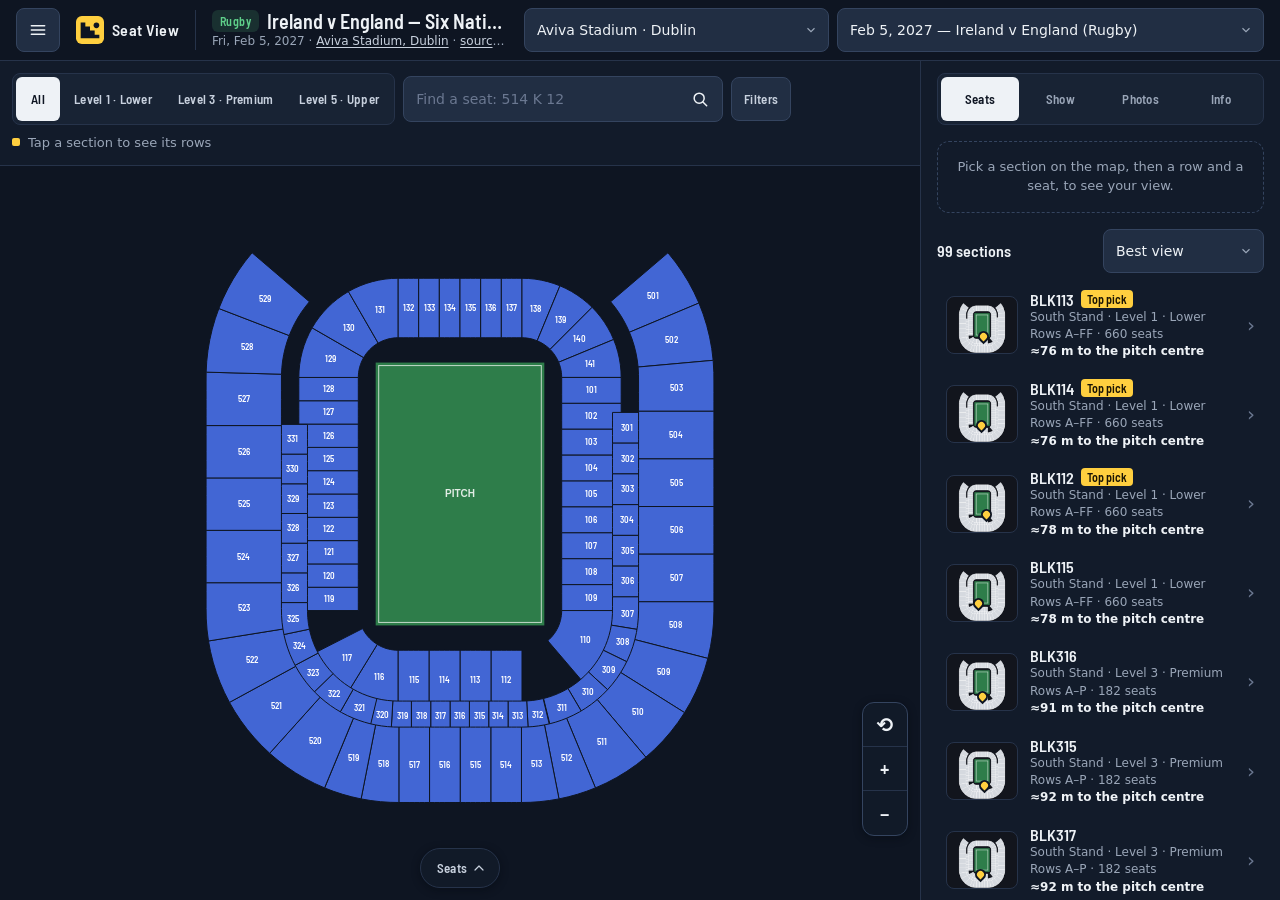
==== commit 3a3ec1a0: "View first: Crowd panel holds Person in front, Wave and Jump; iOS-style Still switch; bottom dock fo" ====
--- a/public/index.html
+++ b/public/index.html
@@ -2,7 +2,7 @@
 <html lang="en">
 <head>
 <meta charset="utf-8">
-<meta http-equiv="Content-Security-Policy" content="default-src 'none'; script-src 'sha256-AehIWPb3ANPBg8J2ASItYhmDbQmx3fX8ATuAno+tc4E=' 'sha256-6IYVCKtguXqUYIJRXYKMgTXm1RfLkmc8EAMEsdVa/XQ=' 'sha256-Q30Vz7tpSokEJcAzKBy99ue36eiE/+5ZaxXorFclWy0=' 'sha256-MastnFAGnW51c5pu6mgBMGrOEGAseeHLdK5WMSakgow=' 'sha256-mn3Ym4TrR9g12RX2Qn3bKJnK6qmRhk+Vc/PLsE+xWmc=' 'sha256-G7IihD7JzZwjoFWVQYz5J8aeXu/lUGII/jct2ej9b/M=' 'sha256-t33mMJA2kMFZt4jPvmAwNv0l5aLgA356HZ9wJSlVgOs=' 'sha256-FMDPAyfk9b5MFbzZSlSNsNEAVbrtfateNRpaTZA1IT0=' 'sha256-YVL+5Ma8DOIX1sJTvli4gWjZ0WUm4WjEtv5gJnZ9flM=' 'sha256-o3Fd3ZiwCcYNQZmWvfXdoAqDMR5rq5Fa0fFjjDUthvQ=' 'sha256-B/mFQhTceBpMXp8MERtfubHwJU6eEY+sFeQiBn5dIK4=' 'sha256-4m1iFpMYvZm6f1xIwejFh5C7K5jmSiJSXS4oeVaFrUk=' 'sha256-UX5fQSyQnPjgekXSWgXfijqG40A16+BjKdt0ad/6+Wk=' 'sha256-EDU/SmT+vjDJBMGw8F79ch5NGQaboYGZcBMJCvcsNKQ=' 'sha256-bpY7FLE2nWcdP8KM99GyFax7jH11QBcq56C5yae4ynA=' 'sha256-v2H7QwRPtDEg5kkXZO0sl8lC6gD20erdyJ/KMWJDnH0=' 'sha256-X9oiBWhc8Z5s16EZaTX3HUAJhatDpTYLCN5q2ymLWTc=' 'sha256-pam2QBnB4HEQl/ECr9QJpFl6GUzGKXkqkXPBFV91fx8='; style-src 'unsafe-inline'; img-src 'self' data: blob: https://commons.wikimedia.org https://upload.wikimedia.org https://mapsapi.tmol.io; connect-src 'self' https://app.ticketmaster.com https://musicbrainz.org; object-src 'none'; font-src data:; base-uri 'none'; form-action 'none'; frame-src 'none'; worker-src 'none'; manifest-src 'none'">
+<meta http-equiv="Content-Security-Policy" content="default-src 'none'; script-src 'sha256-AehIWPb3ANPBg8J2ASItYhmDbQmx3fX8ATuAno+tc4E=' 'sha256-6IYVCKtguXqUYIJRXYKMgTXm1RfLkmc8EAMEsdVa/XQ=' 'sha256-Q30Vz7tpSokEJcAzKBy99ue36eiE/+5ZaxXorFclWy0=' 'sha256-MastnFAGnW51c5pu6mgBMGrOEGAseeHLdK5WMSakgow=' 'sha256-mn3Ym4TrR9g12RX2Qn3bKJnK6qmRhk+Vc/PLsE+xWmc=' 'sha256-G7IihD7JzZwjoFWVQYz5J8aeXu/lUGII/jct2ej9b/M=' 'sha256-t33mMJA2kMFZt4jPvmAwNv0l5aLgA356HZ9wJSlVgOs=' 'sha256-9RFHIPxphdhh9CzVMGZ10Pv+gKIiI1Dtl5L1QI3+LcA=' 'sha256-YVL+5Ma8DOIX1sJTvli4gWjZ0WUm4WjEtv5gJnZ9flM=' 'sha256-o3Fd3ZiwCcYNQZmWvfXdoAqDMR5rq5Fa0fFjjDUthvQ=' 'sha256-B/mFQhTceBpMXp8MERtfubHwJU6eEY+sFeQiBn5dIK4=' 'sha256-4m1iFpMYvZm6f1xIwejFh5C7K5jmSiJSXS4oeVaFrUk=' 'sha256-qF4za0sHod5Bn6IdQtINbTBs/JDX4R9MEYm1QESJ2R4=' 'sha256-EDU/SmT+vjDJBMGw8F79ch5NGQaboYGZcBMJCvcsNKQ=' 'sha256-bpY7FLE2nWcdP8KM99GyFax7jH11QBcq56C5yae4ynA=' 'sha256-v2H7QwRPtDEg5kkXZO0sl8lC6gD20erdyJ/KMWJDnH0=' 'sha256-X9oiBWhc8Z5s16EZaTX3HUAJhatDpTYLCN5q2ymLWTc=' 'sha256-Uwj3dcLP6jQ2bM7eJ7nA17OEVOz7KS+VjHy6t0XSiPs='; style-src 'unsafe-inline'; img-src 'self' data: blob: https://commons.wikimedia.org https://upload.wikimedia.org https://mapsapi.tmol.io; connect-src 'self' https://app.ticketmaster.com https://musicbrainz.org; object-src 'none'; font-src data:; base-uri 'none'; form-action 'none'; frame-src 'none'; worker-src 'none'; manifest-src 'none'">
 <meta name="referrer" content="no-referrer">
 <meta name="viewport" content="width=device-width, initial-scale=1, viewport-fit=cover">
 <title>Seat View — Irish Stadiums</title>
@@ -18,10 +18,10 @@
   --c-bg:#0E1522; --c-s1:#121B2A; --c-s2:#182334; --c-s3:#212E43; --c-s4:#2B3A53;
   --c-line:#26334A; --c-line2:#34445F;
   --c-ink:#EEF2F6; --c-ink2:#C8D1DE; --c-muted:#9AA6B8; --c-dim:#6B7891;
-  --c-acc:#FFCF3F; --c-acc-ink:#1A1404; --c-acc-soft:rgba(255,207,63,.14);
+  --c-acc:#FFCF3F; --c-acc-ink:#1A1404; --c-acc-soft:rgba(255,207,63,.14); --c-acc-hover:#FFDA6B;
   --c-map:#4266D4; --c-pitch:#2E7D4A;
   --c-ok:#5FD08A; --c-warn:#FF9F43; --c-bad:#FF6B6B; --c-focus:#8FB4FF;
-  --c-glass:rgba(18,27,42,.9); --c-scrim:rgba(4,8,16,.6);
+  --c-glass:rgba(18,27,42,.9); --c-stage:#05080F; --c-bad-bg:#7F1D1D; --c-warn-soft:rgba(255,159,67,.08); --c-warn-text:#FFD3A8; --c-ok-soft:rgba(95,208,138,.14); --c-warn-bg:rgba(255,159,67,.14); --c-map-text:#DCE5FF; --c-scrim:rgba(4,8,16,.6);
   /* type */
   --f-display:"Barlow Semi Condensed","Arial Narrow",system-ui,sans-serif;
   --f-body:system-ui,-apple-system,"Segoe UI",Roboto,"Helvetica Neue",Arial,sans-serif;
@@ -50,7 +50,7 @@
 button:hover { background:var(--c-s4); }
 button.on, button[aria-pressed=true] { background:var(--c-ink); color:var(--c-bg); border-color:var(--c-ink); }
 button.primary { background:var(--c-acc); color:var(--c-acc-ink); border-color:var(--c-acc); }
-button.primary:hover { background:#FFDA6B; }
+button.primary:hover { background:var(--c-acc-hover); }
 button:disabled { opacity:.45; cursor:not-allowed; }
 .iconbtn { width:var(--hit); padding:0; }
 select { font-family:var(--f-body); font-size:var(--t-3); background:var(--c-s3); border:var(--bw) solid var(--c-line2); border-radius:var(--r-2); padding:0 34px 0 var(--sp-3); min-height:var(--hit); max-width:100%; appearance:none; -webkit-appearance:none;
@@ -65,7 +65,7 @@
 .seg button.on, .seg button[aria-pressed=true] { background:var(--c-ink); color:var(--c-bg); }
 .badge { font-size:var(--t-1); padding:2px var(--sp-2); border-radius:var(--r-1); border:var(--bw) solid var(--c-line2); white-space:nowrap; color:var(--c-muted); }
 .badge.warn { border-color:var(--c-warn); color:var(--c-warn); } .badge.ok { border-color:var(--c-ok); color:var(--c-ok); }
-#err { position:fixed; z-index:99; top:0; left:0; right:0; background:#7f1d1d; color:#fff; padding:var(--sp-3) var(--sp-4); font-weight:600; }
+#err { position:fixed; z-index:99; top:0; left:0; right:0; background:var(--c-bad-bg); color:#fff; padding:var(--sp-3) var(--sp-4); font-weight:600; }
 
 /* ---------- header ---------- */
 header#top { background:var(--c-bg); border-bottom:var(--bw) solid var(--c-line); display:flex; align-items:center; gap:var(--sp-4); padding:var(--sp-2) var(--sp-4); min-height:var(--hdr); position:relative; z-index:30; }
@@ -81,8 +81,8 @@
 .evrow { display:flex; align-items:center; gap:var(--sp-2); min-width:0; }
 .evtype { font:600 var(--t-1)/1 var(--f-display); letter-spacing:.04em; padding:5px var(--sp-2); border-radius:var(--r-1); background:var(--c-acc-soft); color:var(--c-acc); white-space:nowrap; flex:none; }
 .evtype:empty { display:none; }
-.evtype.t-rugby, .evtype.t-football, .evtype.t-sport { background:rgba(95,208,138,.14); color:var(--c-ok); }
-.evtype.t-theatre, .evtype.t-comedy, .evtype.t-family { background:rgba(255,159,67,.14); color:var(--c-warn); }
+.evtype.t-rugby, .evtype.t-football, .evtype.t-sport { background:var(--c-ok-soft); color:var(--c-ok); }
+.evtype.t-theatre, .evtype.t-comedy, .evtype.t-family { background:var(--c-warn-bg); color:var(--c-warn); }
 
 /* ---------- layout ---------- */
 #app { display:grid; grid-template-columns:288px minmax(0,1fr) 380px; height:calc(100% - var(--hdr)); }
@@ -110,7 +110,7 @@
 .cal .c.h { min-height:auto; background:none; border:0; text-align:center; color:var(--c-dim); } .cal .c.e { background:none; border:0; }
 .cal .c.has { border-color:var(--c-map); } .cal .n { color:var(--c-muted); }
 .chip { display:block; width:100%; min-height:24px; padding:2px var(--sp-1); margin-top:2px; font-size:10px; line-height:1.15; border-radius:4px; background:var(--c-map); color:#fff; border:0; text-align:left; overflow:hidden; text-overflow:ellipsis; white-space:nowrap; }
-.chip i { color:#DCE5FF; font-size:9px; } .chip.on { background:var(--c-acc); color:var(--c-acc-ink); } .chip.on i { color:var(--c-acc-ink); }
+.chip i { color:var(--c-map-text); font-size:9px; } .chip.on { background:var(--c-acc); color:var(--c-acc-ink); } .chip.on i { color:var(--c-acc-ink); }
 .jump { display:flex; flex-wrap:wrap; gap:var(--sp-1); margin-top:var(--sp-2); }
 .typechips { display:flex; gap:var(--sp-1); margin-top:var(--sp-2); flex-wrap:wrap; }
 .typechips button { padding:0 var(--sp-3); font-size:var(--t-2); }
@@ -127,7 +127,7 @@
 #sideClose { display:none; }
 
 /* ---------- centre view ---------- */
-#view { position:relative; overflow:hidden; min-height:0; background:#05080F; }
+#view { position:relative; overflow:hidden; min-height:0; background:var(--c-stage); }
 #c { width:100%; height:100%; display:block; touch-action:none; }
 #loading { position:absolute; inset:0; display:flex; flex-direction:column; gap:var(--sp-3); align-items:center; justify-content:center; background:var(--c-bg); font:600 var(--t-4) var(--f-display); color:var(--c-ink2); z-index:20; }
 .spinner { width:34px; height:34px; border-radius:50%; border:3px solid var(--c-s4); border-top-color:var(--c-acc); animation:spin .8s linear infinite; } @keyframes spin { to { transform:rotate(360deg); } }
@@ -157,11 +157,11 @@
 #secBar .nm { display:flex; flex-direction:column; line-height:1.2; margin-right:auto; min-width:0; } #secBar .nm b { font:600 var(--t-4) var(--f-display); } #secBar .nm span { color:var(--c-muted); font-size:var(--t-1); }
 #secBar label { display:flex; align-items:center; gap:var(--sp-2); font-size:var(--t-2); color:var(--c-muted); }
 #mapArea { flex:1; position:relative; min-height:0; }
-#mapCtl { position:absolute; right:var(--sp-3); bottom:96px; z-index:3; }
+#mapCtl { position:absolute; right:var(--sp-3); bottom:var(--dock-h); z-index:3; transition:bottom var(--dur) ease-out; }
 .zbtns { display:flex; flex-direction:column; background:var(--c-glass); border:var(--bw) solid var(--c-line2); border-radius:var(--r-3); overflow:hidden; box-shadow:var(--e-1); }
 .zbtns button { width:var(--hit); padding:0; border-radius:0; font-size:var(--t-5); background:transparent; border:0; border-bottom:var(--bw) solid var(--c-line); } .zbtns button:last-child { border-bottom:0; }
 #mapTip { position:absolute; background:var(--c-glass); border:var(--bw) solid var(--c-line2); border-radius:var(--r-2); padding:var(--sp-2) var(--sp-3); font-size:var(--t-2); box-shadow:var(--e-2); pointer-events:none; max-width:250px; z-index:6; } #mapTip b { font-family:var(--f-display); font-size:var(--t-3); } #mapTip span { color:var(--c-muted); }
-#mapSel { position:absolute; left:var(--sp-3); bottom:96px; background:var(--c-s2); border:var(--bw) solid var(--c-line2); border-top:3px solid var(--c-acc); border-radius:var(--r-3); padding:var(--sp-3) var(--sp-4); box-shadow:var(--e-2); max-width:420px; z-index:7; }
+#mapSel { position:absolute; left:var(--sp-3); bottom:var(--dock-h); transition:bottom var(--dur) ease-out; background:var(--c-s2); border:var(--bw) solid var(--c-line2); border-top:3px solid var(--c-acc); border-radius:var(--r-3); padding:var(--sp-3) var(--sp-4); box-shadow:var(--e-2); max-width:420px; z-index:7; }
 .selh { display:flex; gap:var(--sp-3); align-items:flex-start; } .selh b { font:600 var(--t-4)/1.2 var(--f-display); }
 .tick { width:28px; height:28px; border-radius:50%; background:var(--c-acc); color:var(--c-acc-ink); display:flex; align-items:center; justify-content:center; flex:none; font-weight:800; }
 .selh .x { margin-left:auto; width:var(--hit); flex:none; padding:0; } .step button { flex:none; }
@@ -170,25 +170,39 @@
 #shareMsg { margin-top:var(--sp-2); color:var(--c-ok); word-break:break-all; } #shareMsg:empty { display:none; }
 
 /* 3D view overlays */
-#crowdBar { position:absolute; top:var(--sp-3); left:var(--sp-3); z-index:8; display:flex; flex-direction:column; align-items:flex-start; gap:var(--sp-2); max-width:calc(100% - 2 * var(--sp-3)); }
-#crowdBar .quick { display:flex; gap:var(--sp-1); padding:var(--sp-1); background:var(--c-glass); border:var(--bw) solid var(--c-line); border-radius:var(--r-3); box-shadow:var(--e-1); }
-#crowdBar .quick button { background:transparent; border-color:transparent; padding:0 var(--sp-3); }
-#crowdBar .quick button:hover { background:var(--c-s3); }
+/* 3D view: the scene first. Top left: Crowd (one button, settings in its panel). Top right: the Still switch. */
+.glass { background:var(--c-glass); border:var(--bw) solid var(--c-line); border-radius:var(--r-3); box-shadow:var(--e-1); -webkit-backdrop-filter:blur(10px); backdrop-filter:blur(10px); }
+#crowdBar { position:absolute; top:var(--sp-3); left:var(--sp-3); z-index:8; display:flex; flex-direction:column; align-items:flex-start; gap:var(--sp-2); max-width:calc(100% - 2 * var(--sp-3) - 120px); }
+#crowdBtn { color:var(--c-ink); padding:0 var(--sp-3); }
+#crowdBtn:hover { background:var(--c-s3); }
+#frontBar { display:none; } body.seatmode #frontBar { display:flex; } #frontBar em { font-style:normal; color:var(--c-warn); }
+#crowdJump[hidden] { display:none; }
+/* iOS-style switch: a native checkbox with role="switch" (keyboard, screen readers and forms all work) */
+#stillSwitch { position:absolute; top:var(--sp-3); right:var(--sp-3); z-index:8; display:flex; align-items:center; gap:var(--sp-2); min-height:var(--hit); padding:0 var(--sp-2) 0 var(--sp-3); cursor:pointer; font:600 var(--t-3) var(--f-display); letter-spacing:.02em; }
+#stillSwitch input { position:absolute; opacity:0; width:1px; height:1px; }
+#stillSwitch i { position:relative; width:44px; height:26px; border-radius:13px; background:var(--c-s4); transition:background var(--dur); flex:none; }
+#stillSwitch i::after { content:""; position:absolute; top:3px; left:3px; width:20px; height:20px; border-radius:50%; background:var(--c-ink); box-shadow:0 1px 3px rgba(4,8,16,.5); transition:transform var(--dur) ease-out; }
+#stillSwitch input:checked + i { background:var(--c-acc); }
+#stillSwitch input:checked + i::after { transform:translateX(18px); background:var(--c-acc-ink); }
+#stillSwitch:focus-within { outline:2px solid var(--c-focus); outline-offset:2px; }
 #crowdBtn[aria-expanded=true] { background:var(--c-ink) !important; color:var(--c-bg); }
 #crowdPanel { width:300px; max-width:100%; background:var(--c-s2); border:var(--bw) solid var(--c-line2); border-radius:var(--r-3); padding:var(--sp-3); box-shadow:var(--e-2); display:flex; flex-direction:column; gap:var(--sp-3); }
 .fld { display:flex; flex-direction:column; gap:var(--sp-1); } .fld > span:first-child { font:600 var(--t-2) var(--f-display); color:var(--c-muted); }
 .rng { display:flex; align-items:center; gap:var(--sp-2); } .rng input { flex:1; } .rng b { min-width:40px; text-align:right; }
 #hud { margin:0; display:flex; gap:var(--sp-2); flex-wrap:wrap; } #fps { display:none; } body.debug #fps { display:inline; }
-#hint { position:absolute; top:var(--sp-3); left:50%; transform:translateX(-50%); background:var(--c-glass); border:var(--bw) solid var(--c-line); color:var(--c-ink2); padding:var(--sp-2) var(--sp-4); border-radius:var(--r-2); font-size:var(--t-2); white-space:nowrap; pointer-events:none; z-index:6; }
+#hint { opacity:0; transition:opacity .4s; position:absolute; top:var(--sp-3); left:50%; transform:translateX(-50%); background:var(--c-glass); border:var(--bw) solid var(--c-line); color:var(--c-ink2); padding:var(--sp-2) var(--sp-4); border-radius:var(--r-2); font-size:var(--t-2); white-space:nowrap; pointer-events:none; z-index:6; }
+#hint.show { opacity:1; }
 #hint.flash { background:var(--c-acc); color:var(--c-acc-ink); border-color:var(--c-acc); font-weight:600; } #hint:empty { display:none; }
-body.mapmode #crowdBar, body.mapmode #frontBar { display:none; } body.mapmode #hint:not(.flash) { display:none; }
-#frontBar { position:absolute; left:var(--sp-3); bottom:96px; display:none; gap:2px; align-items:center; background:var(--c-glass); border:var(--bw) solid var(--c-line); padding:var(--sp-1); border-radius:var(--r-3); box-shadow:var(--e-1); z-index:7; }
-body.seatmode #frontBar { display:flex; }
-#frontBar > span { padding:0 var(--sp-2); color:var(--c-muted); font-size:var(--t-1); } #frontBar em { font-style:normal; color:var(--c-warn); }
-#frontBar button { background:transparent; border-color:transparent; padding:0 var(--sp-3); font-size:var(--t-2); }
-#frontBar button.on { background:var(--c-ink); color:var(--c-bg); }
+body.mapmode #crowdBar, body.mapmode #stillSwitch { display:none; } body.mapmode #hint:not(.flash) { display:none; }
 #bottom { position:absolute; left:0; right:0; bottom:var(--sp-3); display:flex; flex-direction:column; align-items:center; gap:var(--sp-3); pointer-events:none; z-index:8; }
 #bottom > * { pointer-events:auto; }
+/* Bottom dock: folded to one pill (the current view) unless asked for */
+:root { --dock-h:64px; } body.dockOpen { --dock-h:96px; }
+#dockBtn { min-height:40px; padding:0 var(--sp-3) 0 var(--sp-4); gap:var(--sp-1); color:var(--c-ink2); font-size:var(--t-2); border-radius:999px; }
+#dockBtn svg { width:16px; height:16px; } #dockBtn:hover { color:var(--c-ink); background:var(--c-s3); }
+body.dockOpen #dockBtn { display:none; }
+body:not(.dockOpen) #modeBar { display:none; }
+#modeBar { animation:dockIn var(--dur) ease-out; } @keyframes dockIn { from { opacity:0; transform:translateY(8px); } }
 #modeBar { display:flex; gap:2px; background:var(--c-glass); padding:var(--sp-1); border-radius:var(--r-4); border:var(--bw) solid var(--c-line2); box-shadow:var(--e-2); }
 #modeBar button { min-height:48px; padding:0 var(--sp-4); border:0; background:transparent; color:var(--c-ink2); border-radius:var(--r-3); }
 #modeBar button:hover { background:var(--c-s3); color:var(--c-ink); }
@@ -197,7 +211,7 @@
 /* ---------- iPhone camera (modelled on the iOS Camera app; keeps Apple's own yellow and type) ---------- */
 #camTop, #flashOv { display:none; }
 body.phonemode #view { background:#000; }
-body.phonemode #crowdBar, body.phonemode #hint, body.phonemode #modeBar, body.phonemode #frontBar { display:none; }
+body.phonemode #crowdBar, body.phonemode #hint, body.phonemode #modeBar, body.phonemode #stillSwitch, body.phonemode #dockBtn { display:none; }
 body.phonemode #camTop { display:flex; position:absolute; top:0; left:0; right:0; height:56px; align-items:center; justify-content:space-between; padding:0 var(--sp-3); z-index:9; background:#000; }
 .camicon { width:var(--hit); padding:0; border-radius:50%; background:rgba(255,255,255,.1); border:0; color:#fff; }
 .camicon:hover { background:rgba(255,255,255,.2); }
@@ -264,7 +278,7 @@
 #seatInfo:empty { display:block; } #seatInfo:empty::before { content:"Pick a section on the map, then a row and a seat, to see your view."; display:block; border:var(--bw) dashed var(--c-line2); border-radius:var(--r-3); padding:var(--sp-4); color:var(--c-muted); font-size:var(--t-2); text-align:center; }
 .card { border:var(--bw) solid var(--c-line); background:var(--c-s2); border-radius:var(--r-3); padding:var(--sp-3); margin:var(--sp-2) 0; } .card.sel { border-color:var(--c-acc); }
 .card .t { font:600 var(--t-4) var(--f-display); } .card .d { color:var(--c-muted); }
-.warnbox { border:var(--bw) solid var(--c-warn); background:rgba(255,159,67,.08); border-radius:var(--r-2); padding:var(--sp-2) var(--sp-3); font-size:var(--t-2); margin:var(--sp-2) 0; color:#FFD3A8; }
+.warnbox { border:var(--bw) solid var(--c-warn); background:var(--c-warn-soft); border-radius:var(--r-2); padding:var(--sp-2) var(--sp-3); font-size:var(--t-2); margin:var(--sp-2) 0; color:var(--c-warn-text); }
 .tmoff { border:var(--bw) dashed var(--c-line2); border-radius:var(--r-2); padding:var(--sp-2) var(--sp-3); font-size:var(--t-2); margin:var(--sp-2) 0; color:var(--c-muted); } .tmev { margin:var(--sp-2) 0; } #tmBox code { background:var(--c-s3); padding:1px 5px; border-radius:4px; }
 #presetBtns { display:flex; gap:var(--sp-2); } #presetBtns button { flex:1; }
 #sportNote { line-height:1.5; }
@@ -305,8 +319,10 @@
   body.sheetOpen #panel { max-height:78dvh; overflow:auto; }
   body.sheetOpen #sheetClose { display:inline-flex; }
   body.sheetOpen::after { content:""; position:fixed; inset:0; background:var(--c-scrim); z-index:39; }
-  #bottom { bottom:calc(52px + var(--sp-2)); }
-  #mapCtl, #mapSel { bottom:calc(52px + 76px); } #frontBar { bottom:calc(52px + 76px); }
+  #bottom { bottom:var(--sp-2); } body.dockOpen #bottom { bottom:calc(52px + var(--sp-2)); }
+  body:not(.dockOpen):not(.sheetOpen) #panel { transform:translateY(100%); } #panel { transition:max-height var(--dur) ease-out, transform var(--dur) ease-out; }
+  :root { --dock-h:56px; } body.dockOpen { --dock-h:136px; }
+  #mapCtl, #mapSel { bottom:var(--dock-h); }
   #modeBar { max-width:calc(100vw - 2 * var(--sp-2)); } #modeBar button { flex:1 1 0; min-width:0; padding:0 var(--sp-2); flex-direction:column; gap:2px; font-size:var(--t-1); min-height:52px; }
   #hint { top:64px; font-size:var(--t-1); max-width:92%; white-space:normal; text-align:center; }
   #mapTop { padding:var(--sp-2); gap:var(--sp-2); }
@@ -314,8 +330,8 @@
   #mapSel { left:var(--sp-2); right:var(--sp-2); max-width:none; padding:var(--sp-3); }
   #mapWrap:has(#mapSel:not([hidden])) #mapCtl { display:none; }
   #mapSel .btns button { flex:1 1 auto; }
-  #crowdBar { left:var(--sp-2); top:var(--sp-2); }
-  #frontBar { left:var(--sp-2); right:var(--sp-2); flex-wrap:wrap; } #frontBar > span { flex:1 1 100%; padding:var(--sp-1) var(--sp-2) 0; } #frontBar button { flex:1; }
+  #crowdBar { left:var(--sp-2); top:var(--sp-2); } #stillSwitch { right:var(--sp-2); top:var(--sp-2); }
+  #crowdPanel { width:min(320px, calc(100vw - 2 * var(--sp-2))); max-height:calc(100dvh - var(--hdr) - 140px); overflow:auto; }
   .camModes { gap:var(--sp-3); }
   body.phonemode #panel { display:none; }
 }
@@ -324,12 +340,12 @@
   :root { --hdr:48px; }
   #panel { left:auto; top:0; bottom:0; width:min(420px,55vw); max-height:none; border-radius:var(--r-4) 0 0 var(--r-4); transform:translateX(100%); visibility:hidden; transition:transform var(--dur) ease-out, visibility var(--dur); }
   body.sheetOpen #panel { transform:none; visibility:visible; max-height:none; }
-  #bottom { bottom:var(--sp-2); }
-  #mapCtl, #mapSel, #frontBar { bottom:76px; } #hint { bottom:76px; }
+  #bottom { bottom:var(--sp-2); left:var(--sp-2); right:auto; align-items:flex-start; } /* left edge: the seat card sits on the right */
+  #mapCtl { bottom:var(--dock-h); } :root { --dock-h:56px; } body.dockOpen { --dock-h:76px; }
+  body:not(.sheetOpen) #panel { transform:translateX(100%); }
   #mapTop .mhint { display:none; }
   #sheetOpenBtn { display:inline-flex; }
   #mapSel { left:auto; right:var(--sp-2); bottom:var(--sp-2); width:min(400px,48vw); z-index:9; } #mapSel .btns { margin-top:var(--sp-2); }
-  #frontBar { right:auto; flex-wrap:nowrap; } #frontBar > span { flex:none; padding:0 var(--sp-2); } #frontBar button { flex:none; }
   #secBar { padding:2px var(--sp-2); } #secBar .nm span { display:none; }
   .camModes { display:none; } #phoneCtl { gap:var(--sp-2); padding-top:var(--sp-1); } #shutter { width:60px; height:60px; } #shutter i { width:46px; height:46px; }
   #hint { bottom:auto; top:var(--sp-2); }
@@ -393,18 +409,19 @@
       <div class="grid3" aria-hidden="true"></div>
       <div class="lenses" role="group" aria-label="iPhone lens"><button type="button" data-z="0.5417" data-l=".5">.5</button><button type="button" data-z="1" data-l="1×" class="on">1×</button><button type="button" data-z="2" data-l="2">2</button><button type="button" data-z="4.1667" data-l="4">4</button><button type="button" data-z="8.3333" data-l="8">8</button></div>
     </div>
-    <div id="frontBar" role="group" aria-labelledby="frontLbl"><span id="frontLbl">Person in front <em>simulated</em></span><button type="button" data-h="short" aria-pressed="false">Short</button><button type="button" data-h="avg" aria-pressed="false">Average</button><button type="button" data-h="tall" aria-pressed="false">Tall</button></div>
     <div id="crowdBar">
-      <div class="quick"><button type="button" id="crowdBtn" aria-expanded="false" aria-controls="crowdPanel"><svg viewBox="0 0 24 24" aria-hidden="true"><circle cx="8" cy="8" r="3"/><circle cx="16.5" cy="9" r="2.5"/><path d="M2.5 19c.6-3.4 2.8-5.5 5.5-5.5s4.9 2.1 5.5 5.5M13.5 14.2c.9-.7 1.9-1.1 3-1.1 2.3 0 4.1 1.8 4.7 4.9"/></svg>Crowd</button><button type="button" id="crowdWave" title="One Mexican wave around the whole venue">Wave</button><button type="button" id="crowdJump" title="Everyone jumps on the beat">Jump</button></div>
-      <div id="crowdPanel" role="group" aria-label="Crowd settings" hidden>
+      <button type="button" id="crowdBtn" class="glass" aria-expanded="false" aria-controls="crowdPanel"><svg viewBox="0 0 24 24" aria-hidden="true"><circle cx="8" cy="8" r="3"/><circle cx="16.5" cy="9" r="2.5"/><path d="M2.5 19c.6-3.4 2.8-5.5 5.5-5.5s4.9 2.1 5.5 5.5M13.5 14.2c.9-.7 1.9-1.1 3-1.1 2.3 0 4.1 1.8 4.7 4.9"/></svg>Crowd</button>
+      <div id="crowdPanel" role="group" aria-label="Crowd" hidden>
         <div class="fld"><span id="lblDens">How full</span><div class="seg" role="group" aria-labelledby="lblDens"><button type="button" data-d="0">Empty</button><button type="button" data-d="0.5">Half</button><button type="button" data-d="1" class="on">Full</button></div></div>
-        <div class="fld"><span id="lblMove">Motion</span><div class="seg" role="group" aria-labelledby="lblMove"><button type="button" id="crowdMove" class="on" aria-pressed="true" title="Fans dance, clap, cheer">Moving</button><button type="button" id="crowdStill" aria-pressed="false" title="Everyone holds still">Still</button></div></div>
         <div class="fld"><span id="lblPose">Fans are</span><div class="seg" id="stillPose" role="group" aria-labelledby="lblPose"><button type="button" id="stillSit">Sitting</button><button type="button" id="stillStand">Standing</button></div></div>
+        <div class="fld"><span id="lblMoment">Crowd moments</span><div class="seg" role="group" aria-labelledby="lblMoment"><button type="button" id="crowdWave" title="One Mexican wave around the whole venue">Wave</button><button type="button" id="crowdJump" title="Everyone jumps on the beat">Jump</button></div></div>
+        <div class="fld" id="frontBar"><span id="frontLbl">Person in front <em>simulated</em></span><div class="seg" role="group" aria-labelledby="frontLbl"><button type="button" data-h="short" aria-pressed="false">Short</button><button type="button" data-h="avg" aria-pressed="false">Average</button><button type="button" data-h="tall" aria-pressed="false">Tall</button></div></div>
         <label class="fld"><span>Phones up</span><span class="rng"><input id="phones" type="range" min="0" max="1" step="0.05" value="0.3"><b id="phonesLbl">30%</b></span></label>
         <p id="hud" class="small muted"><span id="fps">– fps</span><span class="hp"><span id="people">0</span> people</span><span id="humanStat"></span></p>
         <div id="pitchNote" class="small muted"></div>
       </div>
     </div>
+    <label id="stillSwitch" class="glass"><span>Still</span><input type="checkbox" id="stillToggle" role="switch" aria-checked="false"><i aria-hidden="true"></i></label>
     <div id="hint">Tap any seat to sit there</div>
     <div id="flashOv" aria-hidden="true"></div>
     <div id="bottom">
@@ -416,6 +433,7 @@
           <label class="zoom" title="Zoom (or pinch / scroll)"><input id="zoom" type="range" min="0" max="1" step="0.001" value="0.163" aria-label="Zoom"><b id="zoomLbl">1×</b></label>
         </div>
       </div>
+      <button type="button" id="dockBtn" class="glass" aria-expanded="false" aria-controls="modeBar"><span id="dockLbl">Seats</span><svg viewBox="0 0 24 24" aria-hidden="true"><path d="M6 15l6-6 6 6"/></svg></button>
       <nav id="modeBar" aria-label="View">
         <button type="button" data-mode="map" class="on"><svg viewBox="0 0 24 24" aria-hidden="true"><path d="M4 6l5-2 6 2 5-2v14l-5 2-6-2-5 2z"/><path d="M9 4v14M15 6v14"/></svg><span>Seats</span></button>
         <button type="button" data-mode="overview"><svg viewBox="0 0 24 24" aria-hidden="true"><ellipse cx="12" cy="12" rx="9" ry="5"/><path d="M3 12v3c0 2.8 4 5 9 5s9-2.2 9-5v-3"/></svg><span>Stadium</span></button>
@@ -1839,7 +1857,7 @@
 <script>/* js/data/humans.js */
 /* Crowd people built by tools/humans/build_humans.py from MakeHuman assets (CC0 1.0, makehumancommunity/makehuman).
  * 12 meshes (4 looks x 3 levels of detail) with an 11-bone skeleton for animation, gzip + base64. Decoded once by js/people.js. */
-window.HUMANS_GZ = "H4sIAAAAAAAC/+x6BVxW27bvCspCxcJWsFEkP8Du7lZEaUSkS0BAUCQkJQSk08TERAxECQkBUVRCEemSFIn3nx/[base64]/P57vH7CX33+M2MzFW0jU2+zYgEkJKTlyQBpOQ4JICehppO796R/jkSXJuMrAxHyXqmiK7k3+4vd0Wk5HoXRFL2T7srwSGjxHzhwV0OjqTCn3e31werwVHoXQ1pWYU/7S6ZgJxC70BluBP9aWulZaW5KyH7LY48dzV/2loJOe46SHFXTFJCUlLmb3f2N9P4sSF/bx6/Ov3VRP7Y17+cyY9N/e1UfmzqX87l+55+31JOb4JKyUlK/s2WyspLf9tTSXmyp5p/fmdlFSSkuX3Iyvamnjzn102V4MgQi5S8PHcwyCv5P23pNw8JWUlO71sgISP1y5ZKKHAkONyVkJX95qnw665KSsrLcpdCkiSxBEdCXuGXTZXszXtZvJPcuWKUnD/t6t+ZyI+N//1MfnX5q6l89/j9XH688L+bzA+Hv57Nn/ZVgiPbm6AKErJ/7Ou3F1leRk6SmzTS8tKy3I3988sqK88dBVkPqd4FkZL8887KyX9bEGnuesjIy/7N1va6YJbg3AWRkpL5dW9lFXqzXFZGqtdTRurXvZWWlOxdDg53PWQVpDm/bq7C99XgDkNBTkL+z3v7d+byY+f+zmT+5PNXs/mxvb+dzo/d++18fnj85YT+Znt7xyItzx3Cr6+tjJxU7+7KcaSUrMm3WMP4APd8txLR0bAQmYPDd5YEjmU9nP6SctIcSIgtLS0pRQ7ob+MgGSjdO08JWWl5riQnJS8txV3e3sXnoA+5mZJwUehNW3zrMDZ46GtqisyRsJ75U4+S33qUlZPv7VBSAp+XP3fI7U8aHz1uf5i8zK/9wfKtP7J+krIK8jI/+pOWk5KW+qVPqW99SuGd6Z2kzF/MUUpcWmOWRO+m4myU/3WK8pg8uiSj5fR2KSUt/b1LGQW8wT91Kfnzwsr/WNif5yknqaAg82NheyU5HL0/99rrQyYqy+F+mSQ5304Ibq+y0nivf+n1j8VV+MvFlZORlJT9trj4BPUubu+R8aNPrgu3TzlukmIzpeRkvvepIMGR5vzS5z9aXKlv3yBcTGR7pykvyVGQ+6lLWXk5iW9dcuR68wdfvB/TlJSQwhD+6FPzp7SV/03aykhypL+9nhIykr2Hq6yctJzCT91Ky8kocLuVxLWMe+GRlZGT/qNXjryEzC+9fl9djgznL1e3t1PuVHGL680j3Ot+Xl1paewxd6oS8rLc1ZXFwOV/dCojK/Hz8mr+kbvSnG9bKkP29q/6JCdCb5/4aPzcp1TvcaOgICWhQC6JkjLyUj/eFklZXON+Xt2fc1dB4a9XV1qWI/V9db/lrqyMtILkT73KSMl+e2PQmWzvTPHa/uiWIyMlw/ml2x/LK/HH8v6uVymp3k8RPuYKnJ97xVHH6e1Vknv3lpTFzfjHpkrh4iwh/0uvP9JXRvp7+kr+bafS4nJ/fBvIpH/No943BlcsOTlun5KcP94YvBfSHAlrJesJJkbr60TzJukdr92SUWXYr7Y7J8x0WE30i4OWO2v3vdh06FWNZ7q18cu6QXmmhyLqdXJKjgTWjs/xsDWtzXr5SjuwdlraKZvEqmWFVnZXK3aVLbc5Vr+94KWJaYNcgbxleDWTq6MZU2+V3E8/rEI9W8dctK3pRaWWQHNtgq+NWXlq8UMr+QrB4ucW4yoS81Yd9f0U8c7xyK7yg68HmXV+mJH71ay5NOpluNXOD0tfb7UpLD/9dvZhp9LcHD776R9TCgfbO5cOfK1lc75U4XW4zd73y1+tszUuLX/z5sjF0hmvDpoploZmvTV/8Ek4t9w0/n3+8/72z96/euVllPZRJOXqUalPUa92mChVaCUn2MRUzkwrtTte/[base64]/664OrDQ535y8IMDfRy35xXdyzIr75Yavcgb8nVEYcF8zvObbLt8+JsXH8l57eqR7R0VpUOsW/TvlvkaHNbq+FtgulO87cldfqztbveqGtlHu7/ruSgv93uMutDpXZGRXk64dZb36Wrn1PdVr02ZpxKeMPJwLF6ql+nWI1Smf3Z8oS/ik31IrfB1tJdybY9Dqe6FM4ZGph2ZkbHabiWe56i1W9VX7LN0q2oajoUbEfXSuwtNS6q91ZuO/r2c9se9uDhz7E6HOOINhmNUruF7QGqc1XrW/u7hegUfSm6Hecwu93kxYojiV8fPXxsIfnJTXft4alvneLCjRfVOb14outa65n+6rBu7bbsm2Yi9QNzpHWn1dmms0Y8Nfuz0yy31NplvjdsrRdJ77BYW7Mv9ZKeXY3jsxpj+2r1ZxutfOosUnL1dtbuTSo2tat/8viS/qe6/k9sLDRqfR83mLTV8D2cJOSTVhhkP+1ththl2QVZKTUJpyb4v7A507rk5fOxd3JlLudci+TbVZf0OHuRsnmOzlmF7XSBs0uHnUdq4MNUO4UHlZkmYt1J/tdecDSSGuLeCe5JlHdrER6Z2C86dormvVHn9s2pfFgU1rm47EGNg5V0591JwaPHvXqaevmibOgz5vYoBa8HN2+qy895+Nj79DCdZy7RNfqc1/FKCuaKWWGbVZbOerly+4F5F16V6e+R+ZT/1HHH9qysqKXzx93L8Tq+cFFMus+yAxsmPtKal71KO8Nr8Vb1rgS3hYLWt1OF18db5yc2r1CZdC/7hWrncKuMwSbMoLtp1122zNJ93rV1hPzzJ+d26c/peXRRpWf+ifiF+7vk7twYcqRVOOSZtWbAoKWPrE1UJPql7N6xcMmwR7oHd02OvG+4n3d+UcKZAxWLzBJqLdyWvbk3as3ewQvunvCYOlr73sgIV/mM29vt5g1Vv/fceO+MIfcOaubK9L+93Eh71OCrX/Q+9R9/zcnxofTn63fsb4gcvRF/ccz0lqvDotQGnL3QcbFbVC/uo+HtGR9iW329hqbETTALn8FcijG/Prvi4swTnetPJY7Kf6hx8e77d3m7NW7derNy7fxbfbOjl6omZGQu2Dnqhlz+mkOXbvoUjF+4+UbDzU1jPhimfRYZnWdwtyZ1nJLhrk9lI/oZn//gPqTQWKL8uliPgU/[base64]/1lgmX7e7xEnWVJfnzcnR1/QGvEuYoaJfWRQ7IdvgUX6GeJqu7vvrMzbrswXrZUbptxWJTkgwECyslLmtxxY8F67Ui0jaLpykR6X1GyVrMOZRvKC2kczTd0OWG+5PbxpRb7Qs0X30c/31mapS53T9UuIkj+hOeRQutlH33OPQyX10Rz51n7JG//oTvnE5BmeSs0eONZZ6LDz7k97KVLnZwvpiSWGTBfQeP5ScYa7rmXZ7SpretfT0kYONP6U/GjHEYNbtOGEDwzX3s0dkGcRcHz9onLHMfZ1B740G3F4vfNP48A31qfwG9JVpM9r0116Nny5vYHZz/[base64]/WrRpTajXguOtrU4/6ldeM3hJelVY2UtBpZY9jW2rc9c2Uf0SPhDC0Eh28rXV4WnWWyLsx38ztTw+qXBl40j3kpNmRyTEX6YVzxaMKa5f1vs7WODePZGxgWYCCed47c0mTrm7I4TdUNWRJVeaek7OWLi1TNjm6PnXJAYMi7ilM3SCbPOZtnY8FmFGLtPGDY+jBP/UGRP6KLLJ6cqBbv4tkwvDS6M/Dgg2WuY9/Fxd4OnOA7mzfbUuvq+33nvi3eVeb1c35+9NEbF0fb60KEeDstTvYULj5c81hmzyv1wyMy+/nYXr5UPOGf/8KKSYNzxx2lxAonHMxIVhqyxb81qFN1mJVR6fYKR5fmyrHHuliOrrkyOP3L8Q7ew1ZHZFVXCw+2lnjqMSbRRSdo2pvHImPi9Q5bZupdEjbxvx96q3yuWfHLugwUbk33XDBiywn74pY7h5Uf9rsTKn7thEBK0b/BNoSUf7XziL690XSoTEXH97sL5EXYBBlreF3auMd7gFHZMndqlG+ap2LCUL9zF0tNlVXT2+ukHXoS6vAjQuhxquO2j3eerXvnjN2w6J5W+ZWNFmMKTWzaPzgzOydo5ye9zmojpqECfTRM2yfm07d6ofM1n7/qp9qtdExetU45ylpXrbxbjRMsOXR/t3LbE2cr1mK/ccIdM+2crBG2L7WxXue7it3eWSV/sbMO/[base64]/4vgjZonBblusnt1gDg2xSrqeMnup4cSzoY6TLQ6ECR8RtogKLbWbZ7nKZK2RrHllmKK5j5GVzYbDR4yFtIQXqOt/ivPUddDdu7VIcYJuUuSbcQ3Gq5zCppQa7Q4+enCh5kFjfT1f7Vv7neY1GsyU1lg0UHvEzI7l4ftFZwosa1T/Gm45o6+ugMLWCd76QhvooQFqz7XWjX6mL6LFI2mk1i84cW3AfhGf8yPK1dSODlbcqTLbkVF9rTNjWdrkKsWQ6ZsnNu3zcnm1U0rRePGm9RP3iEv6Syjt8p94T9R1U7LJ9iEhO0QUPIe4KG5c/3hD0Za8zeWzz2+izHyFpbYP07k8t2rTy0M9G1dvmbuEkT+3UWe0h2DJxtfzz2/Yv/WxzLKRq9aM2u89dPZ6etjqcRfXCw50HbZ4Xeoe60Via5OnBIhdXuG3e7ac7MrhGy0XL1r5ZnbDtPLVLgJuk06t6FEy6bdt9bux2YJnV5Svuym3bGnOgLm8louDJSeNcliizWwQVF9c3X/+2NQFGXv6D9oyf+CmRxJ8cyyYqqUjOc3zLFYkcvrNVFzKzxk9JmTiXjmKchdIkFsqrME3i9Mk4zZkhtS0Pl0cm9na61yn5I6V2DJ0/OwxzObc6SGDeYdlS1gOXjGaf7TtUP5x0qKKI0yHJclsH1o5f4Zsu9DGaXojnglprDCZOY7RU1LkDOc5uLt46PohNnOkhu8ZUjctSdx86MON66csGBK9I0lo5IDImYHjG4Rat6yfXSKwO9BxXrHArrBzYmd5TwY6LmjlWXA7ft4T/j1xHmKSvCfjDy4x5qFDX02fw+sWQ4n78a8/22/eS7rMf6K8He1yffHCHHpKbIbUWfZsQq10JWUfe0A6mW/gvQuLdvDPjRgscZSJDYyeOYsROcvHucbje3WeaC7P2/hpUwfxP7j6XPIZe+7e8tnL6EeXt047xKrck53SQt++MFtMj6/+7gAZez7pa2KiMbwfLky3if2YVnhZy6TyfbLn4ewi8eyZhpc/tmUP18oujzu2XWVIpUfQfEXtukne/vsWlff3n6OSUDsjZM3eeVXr3E8rra7Z5eawv7CmMOi40p3aXO/x+45XdPolq1RVzQySUxlUaxcwX+1W1foAR2X+Gmf/p2q2lRmBqYpfqqq9ulTzK3t8Xu8zr5zrv0XVtrrSJ0V5SR2/t67qhfK8063L/PguuqhJbes70Wvg0o+Mj4PflJkC488qSK8RmH1mDGc4744Q0UkB7KPAnTKfmMbQBLEz9JfgUlEx/mGB+2Z94j0g4C3uyL/j6gmZGzRvwOApOQIrvA2nKPIPv+g5PpUv88JlcVleqyiZsRxW43IfMRF+9Vj+qdmszq1FUzuozPN9xYuYhZf6T7DmPRg/bnwQPTl60oxjfMz14WNm8UbFnh63k780eqv4E1Yx6MmYdez1031mpNGigbmiSvS7wMVj8nnX+18fLy9w5NT6GS38tgFBM/rwhYb4TVXkTYpwG5PGx4m2FLnPx0SvGW7BVsdwRAbwXIsTm5JEu4fzj5WgN0a3jg7inXupbXIIX0ZQxYjlfO8jZg2/zdicDpq0iX+xz9upoayHn9CwIF4pr2pRTXqZb7ZwJp3o/XT0FIFC34aRFLXUPm7CHt5gz9QBrTxLHDaPLOG/4LJnpACt49EyMovnvJ+qghC9wTFbeoCA9cViWbM+DaEpc5/2rTyWOdymj5b+pIEZtMqRwZIJA/QN8+Yy/Qdoe4+4PGDcjrzBMQITN94f9JUV29U0uVCwUat16nt6ypARElUDdZV55fcLDti5ab46f9/d0iNm0R9VvSa7UruPKo7hMIdE9sx9xR82drN8CeMvPGdBJs9j8fMiW3imCm6WTKHqJu4ZmcmTPrZhvlof2R39xg3uf3CY2JyQgb5yx6ZG9JcVvC6rwd86QHz+thV9FsmO56N3bI6Te0E3St8QaaZMp0wc15fW9t05yUWgNVhgxpQ+LwLmD3/PH+K1ZvwF3oRgAaGnvGuDbk+8ynPdf8vIjXwzQrRHyrJDY7PHt9Gjg5OGRVFLAzhCTax6pMCI97xykUWD4vh2++iObeTb4vNOcCNr5D9y/Gt6gYfBoEXMBk+Twdr8U49s8SKYPcKXYPZ3XgSzT3UnmH2vM8Hs5qcJZl/tSTD7ltMEs5efIJj9zjGZurz8g8f4a71e1QcQ5C7jQJC7rBdPQ/Ard2eC1hWDCVq/50PQeuEZgtPj7CXKyz6YOM6veFTy1ZngdEnHseVfX9keH/wp423AifBy9cKbbgStp7sStC7uNOf93ZcmDgStT3c4+3F6UezJ46XFOWscY0vb8rMcsj5MervW8Wlp0Utjt52lEVn5Lomf7PLK3G69L3k++VRz2fEn/RwIHpd0IUg83N2x8n1ClBfB4F9PEAw+242g7xQ3pYqZkWGnCAaXc2PLXvivdyCIe9wJgrLfOZ/7/P4176m5rdey5vpHNW9P9Qwl+HpWEMHXi7wJvs49Q5D11CCCrPuFE2TdGU2QtehpgqxrThNk3RBEkLWV85h3OjdqPWTyXC7ynSbI2t/d8uXq2LsxBEGvO6NdJuaYFUAQtGAQQdAGrgRB1waNentGu92FIOix4QQvn40gePmOj8BXPfNLEQQvi0cQvDzdO6TTyEUsILnj+XnhEIKUk0MJUm7zJUjZyH1Yw6L9SQEEHXt6EnR8MpzgYulTth2jH75w0nozRPXISYKFp3gSLMz6ESzc4EKw8CA3goW9/QgWfuJFsHCnE8HCZV4ECz93Jlh4pC/Bwm88CBY2dyJYuNmHYOFyN4KFR/[base64]/02oI/n3SRPCvST7Bv5fTCf7dmUrw75HkgzdP7/2QfuuGt3V2FcG/s5oI/tXIJfjX8RHBv3pFBP8+fkrwb9Fjgn91PhPkG1pBkO/cdIJ8XeoJ8tUpIMi3KZMgX6VKgnxLWgny5csmyHfIe4J8L7whyFe9lSDflGKCfAcWEOTLqSfId3IBQb5D8gjyTY8nyJc/hCDfz+cI8p34kGDeSzem3pTLqXFm7si+nBYVcmNhweJHy+PFHpqXE+QbVUGQb9dHgnw/VBPkK99AkO/Q1wT5hmUR5OueTZAv70uCfB+8Jch3ZilBvk8/EORrW06Qb1cBQb5aOQT58lYQ5Dv2LUG+WW8J8o17Q5CvWwVBvv0/EeQ7Pp8g33WvCfIVqiDId3Y1Qb6rGwjyvVxHkO/[base64]/[base64]/IcoJ8r9UT5CtTTZDv3nKCfAO/EORb3EKQr3YLQb7CXwnydWsgyDe/mCDfIaUE+bZ9JMh3RBFBvilVBPkWVhHku7icIF+jcoJ8DzYQ5CtSRZDv6xiCfPmTCfK900CQ7/Magnztwszv2CxyfZZy3SfO7rFquNuJ+sfnw6tjrYLOXViyZumFtVF7d3bd2xE+Un+9v2jYlZzIG3TYbvX86PkhN3d5+z0I2bTt9eOwgL7WZddXn5PM8Lj+JOzVE9/7UuGDbjcHX/JOfBGeMNrvgHbSpSLfuB2Spzf7iq8RiLrobC4n5p7kxCdbdNPCOWXJC8eEY05ySy502PnKdD86YcO71Dyw07qPgqjDJZus5Rvc1C1rt3wIJ9hWxYFgW+t4gm0DUmhP6dPGKc89TjvJJWl6cC4XJ4a6MyqDc7qPy7pOSJvpFBNXn77pqOwWy5zTR++oXM/fYPMlYEZO3yMrYse9NbB+abTveo7BlSvWt5Q8Ax+Znh/i7JxyIrH5hPuDzKCvtgKPxeNnHL3/yCD1ucW0q/fPihw5mtgWmGSx8voRLxnzijAdV4JbD58kuDUumeBWOT+CWytjCW6t+Uhwq1dBoGFo5IoAglt3+hLcuuAZwa2qSQS3Pr9PcOuDBwS3risguNWklODWp/UEt1pWENz6OIfg1j63CW4dU0Nwa/xZglufhBPc2llIcKvpB4JbGy4Q3Gp+k+BW8VyCW/uVENxq1EBwq1wDwa288QS3luQS3CpZTXCrcArBrSnXCW5NTie4Va6F4NYx8QS32lcR3CpTT3CrdRnBrXPqCG5dk0Rwq/jrKysCd59+TnDruscLgVvNi46v3MojWey1gtq3tX3r6rdj41qZpQfXDnq+bGnuAPUu/YU5c3p60uZvEJNvtF52to/jpwcL0vfkNUxb1Lw1NWfUnIvMhvuPObwzlR7O4Kwak/1ppfwSavnXh3I6wp7NTZyd/RqTzsu+WsqT81z4xprg4j5jlbYUvX863Hb4jLplQz0XDqlKGnFmTXB+wIjIIZ6Zn4UOTtvyiuBTnQyCT/vU8g4ZNPlY/YzBXguV3g4QfrxF+k3WIPGhPI2jBkTMFMk/[base64]/[base64]/mJAzQM/z8jGBVhZrLAwR3fG6MEZiwsW8Twap5hUWC5Vov3hKsejW3YqCp8qP0/YLsTvOnBKt61xCsKltEsOqhcoJVdVMK+EPGmqUTrOqanMmTJO6VcZFPTnDMe4JYzXIIYtWtyuR5PvZVMkGsZz4G9n82VLdSsX/T6FK7GRYLHINSQwb6ya14F9GfI2iYe39Q35H+Twl6vZ+oxrkt7/WRYNiRzwmGFXpPMGxMGcGwBsUEwyYWEAzrUksw7JGPBMM+aCQYduAHgmFNqwiGVaoiGLatlGBYnjqCYT0bCYZ9UEMwbOVngmH3fCIYtqqZYNhLHwmG3dFEMOyWzwTDKthvs/S3nGavZDnaUsZ+ieVcS3c7ogm1I5pTdkTzQGlNfZndWaXN9WUOb/ZOadB3clYa0xDnuk1pTeO+46f2ljV0e5YrdTek+CTv9W2c5uOr5N94PUhVaU/TcPtKpdWfb4V+2OvRXH/ypdKmVunjK5X2twz2E9on33I1pEvJou2r58d9N+v8bSYpL6jbeGSc8tW6AXaTlXXqL56YpLy/4YR7xv6LjZ1Wk5T7N8r6TlJOa4wLEVJe+flFZOP+K80elhn7BJr6RY9UFmwyvjBD+WFTzMUq5RPNE67K789sazw6XVmtbfHZi/[base64]/Sfjdxp4ZwR7xpifqDDnmL8ZrRnQtdvbUEu86FzNVUqwnRr9B0r5HTLdN0rlln+FFzcS3HbLOW/uclWrIaJ5sP6pRqnm++eatck9PSeP+z5pyWcYkDD9S1Tdc5rdnUYv+kQTO2lZNiqmnZdjN5orZkB5VUorXl6w5TPW2fr253F2o/7Lwcx2jHVx/TFtF+Xp16aKK2XY2bofABkQZLzRzdqpYV+ydpX23p/2iSdkeL2JMF2ldar6b1HDje9jKtQ3t+521TD13x6gfag3SaqoM11XXuV185pK6TWT1CV13HscZAb80h24Yc5Sqd7U2toKJfNmqp66i0rn2mrnO7VSftuI5KW2BWkE5Ee/hzSse1401ywsHHX8WNnulM7qy7p6YzoJt1GaPn1z0ydI9uStVuzSjdodVnDkw4lIleonRTESFKV7ttfvYpPacvjEakrmj70uwV+hGdKwzPG6p1FRrd1RfudrpsYDS6J9fJTfdQt4fbe/2eqk1qH/WHVmtpC+m9q+2nss0wteGy4mt9x6a2vR/1xdtOZiTo67XlZG0wGtc+86W6Yd8vH16YG1p03Hh+1yD+q9fTcgPRrsD7c4zsul8e3W64oGqdmqjRnqqhGqJGTlWGms8ME2uPKd0x69u4Zdce/YGt5UpLTAJaVyuKGs1DZFEj7TbprH1GczsaVEWNvNouZJubtXdXXUk3UelpDjU3KalcrxZnOqZKVFnNZE/VWE01kwTELDn8tC5p53JjbURQM7kMWmw2uX35y90mxe1meWHmbR2qWRrmzp3iKRsO7+gK099hntr18UGk2Z4qI831Fherpyo2Hr7Remz3FEu9NmZP4OFZHV3KxYdvtl3LXmRe2r4vf5EF/fWwWsXhTZUc5dLD8ZWb1doOf+7aa5x8+HSPiHO61dwevmtzrfJ6Dof1t7lRuVUpyyIMPqJWoZW31bZZSdco715oPegz/46xVmLN+3eKWhVgXpOt+Ntf5epap7ZnvtKw3vtVO9vXWrArK0XFpqxisbKatRkiJNjtqRHcGW2XWDd5e4tdZdPqbdK2nNZXO6fZ67Vp7TpkPbQ9N1fAOuRL3/wSuy8dt5XL7Oq6uvWf26l3expX2PX0HA+LtA3DijnaKVVa7GXtb3+Zm3/D/tzXtdmL7cW6bFNf2Cl2Zz8otCvsmeCca2faY3D1pF16Batcaldekab83s67cfb2ouOp7QKvNRzIqESPk2jiDgY1b3dmOj6qs90h5LS50X5HhFOf9he5J06EfBmcr+WU13Mj7OaJjT3OV3tOJFVeU5JxkamUV1Y7QWakdiKskla/6yTZbLBT7UQn1iHTSbzL46nSSY8eb6dIJ0+yts5RlVvVRrl4VA9WtHcWa1PZfcbpedvtbC2X1+3V+Tyu1FelrHEn4zukVXtO2nbGpcSdTOwqMpzgWtLl/KDUhezORDfvmjDFFW6n65R3S7i9aVDbtc79fNPZ3aUuvO3puTPcRNqlXl52Zb+8f7nQraM7+4qAx/6e56H33diq0cobPEoqN6iJupHcyPIa3/FW9ZSX0dfUAzFeg3uCndQ8SNb1PTWijqMkdCqlQVNxpadB60nF5R4tbfeU5L1Gtyu/XOJ1pz0td7i371fZZ22npnUtvH/glFzVFjU9r+NV2po53l/xfsX5lLdUKEV6kZyP9PJuO5tdcCrvy7vMmae2d201KvX2R1aXepN38LZfbW0/1aE+5m2i2Wt9F3zdf6jHW6R70OXhpzd2rzn1yu9jlYbmRD+pak9t7dOmDTeUZ/j3b1qpwu/X06KyX9SPfAFE/cajl3F+k9qXZ787Pe7LPK0i/22dB0wu+vp29w0V98+sNtBU81+ICLGnyXdDzf8+l5JvlJo/+Uap+au0rnum5k++SIv8VfFFKvTn+7pRf0uAY8eSZHH/0d2aLnqBaZ3mcU8Cr1Qf144KzKhOOXQ78GWNyoHIQMcaG8OrZybia8kXJNdSrxUaGNsi8igycDO+cscDr7ZeSSs+U9G2TycyULutJ63OX/JLQ+quQP+vanev+1OdF+7NPjOq08PCPfhS5yxX0TMbuxRDzwadrHl4KCZYt4bP4EOQc80qw9Ig8s0/H+T++aJWadCF5ou3ioIWtpTeLw3ywpeZJ7i1JeLJp6Do1pEpasFH20yT74XM6rA3O3gm+utZ05yQJbW5+uvD5Wvvm4qGknNKNPQrTqhroeb1q/W3huU37jYYGprY/PqQaKhz06wLoqHeTQsubwi2b3a9wRdij75EQy2a40BfND+/uy50Qcu5RKnQ8pbGR1dD8lrDk44ED/[base64]/Qlala0VNti+7hoiZbqEP6Y3a2zTmREm7XN9xoS7dcmHUzFCjVMdOoT+6RxmOfWWN7GEo8hsWKNQd7lMYeb3Vw8Yw60DPa9JtJil5ecKLLbXiBdeUKMbmr59glLdH0/7GN22eclU1Q05H6UgF5quTZzDz69/r3WXk1v295WvRF6/Xvb9vr3Wns1vW17W/VG6PXvbUv9i3409x8KHvqbglv+uda//ijuv3/0+20U6n/ajwzpr2bA/Pn3s/Jvrf+aHw8Pl4L//vfbmfD8N/2Y/+A4/ql0/JaTf5uG9D/KwH8mAf+fT79/U+J9zzfmf1TG9Q7r73mw//v7H/jj/c3vX5iwNLfQ/5n3gJeX5v32dv0xNIjfVD8sXNUf5j/9vr+gfP/OHy/vP/YhQ/rlI/mnj12fXtLnW6UP99erJzUi/ZO/vn17//0Xf7/dqL7/3t9/LR3pv5epf/qxLM1yd4cI335E7tV9s/RqfveKfd9fnn/nj2X/sQ8Z0k+5R/2cfvzcwt8r8nN/XPk/8BMQ6P33X/r9dhsF/nt+1H9mLP/7+7/++90n9l9y3ft2v+MWhsv/3tX0L6+y3GMJ4+RG4+P+4yVXxJ9OrN4T7cdxxftt9D8fKRTF+++86JJRkW55eXn/gd/PA6O/LVqfPvzcs4e/9+T6foB9O84o2CmY8Fnh78P/c7S+FPnEg1BU3175jx9OMu6/H7//xKwEfgta/vt+ff6l8ONbOjK/y0PmrzKQe34RZIIDiYf7jyUJ+O1A6z2nuKfYH8fVr3iBZSn234qzyKC+4YZ/4Ed9H9n3v5Jg/N8OLW6hesVvR9u3s+zXnPj28aeovzkDcJJx//34/Ycn0vd334X/3oTjp/739//Lr+df8fuSecOzI9O3+mbglQBX9xcRTblXsx3OVF86+ZfebTl/o6q65ZBwxaW+4HR3z8dX3d1dn8o6PyQlR9Vda8u9dPTzlQ8dFV87u50f1ng7H2tszG2PLWrr7Gzq6OombSs6a6qCWu3aP9e39PR0t7S0fOn5d/2upnpk+7lVdSV9dv+7fu3veno6u7rP3W+7e+Fmmfvpj3nOV0pSCj7VJubEpBa9dUlxfvLJ4U5Mtk960qvsPLtHD3PLKttqHn9y/xiacONYR3x86cX8zI7mr12d3V09PV093d1t3T3dX7t7Wrt6WvNysmo/l1SWfT7h99krOCjCwdMv4rFP6p2Wpi9dHR09/2/8HP+Vwb6lY+XpQPuIL0hF5zN/cnD9bQZmn/5Y8OEvErCt4uvX3vxr+J5/f5V+LZ1fm77+j0y/ri+3Y1vfJ/ucO253Jc/Ft+JVcXViTnSac4rTE5J5Tx5kJtz0eJxX/KmyreD+Mf9zHxNCv+Vc1z+Zc699UjNaWtu+dLT+Z7fty78x4V7/q5Puf3//[base64]/r0e8mUDKajdRW8LXgG8BNMIbV8NFFSzVQNUqPG+8QdYDSAtVC7RDiqsF+gDpIGaOnBZQQNQTUALWDlDaliRiL0d92cH1YDDCGvRipOlppQFbk1pQwfmPIZA57UTOgjGBdilUhq/[base64]/GaAZlCd3LB6Io0SdQ4sQKpKKQoxw0HDqAvSR0F2AHEbFUtGg56izlAZ9jjoPHot6JEYZAe9LKBcpTfoudQU8Cm3uUlchXwG9ButF6gaei9R1PBdhvY4SR12G/[base64]/[base64]/qRoD8jSjP67ADtwEg6oG2F7iuXfgavB28AlaDb4NcIO+m5Eb7taNMMWolPFkP3UH1RGJqX7k/z0P1oQVB+mg98ACg/zdKD6HqKprspFjoWnB+lixpAd1E9lCC3Tv6jQRd8uqhuxOyBlfgORARexOBB5H50X8Tpw+2tD/R9aAHYBsDSQ5E6D/x44TUQ7frD1g86AUjD6Ln0EHo4ylx6ND2CHkmP5dZHg46lx9GDIQnBazBmIkSPgTQE8hjI42hhejz8h8MyBnQM/IURYTzKWNCx0IyCLMyNOQqaafR0WoyeQE+hp9KTQSeAT4NGBFyMnggqwtVNBJ8BOp0WhX4SfCegTIfvFPBpeKZypUnQlSGv8pBZedycfYncKkR5jz2vxvrz02Qd67l/lSPrJIhxM/RQzGkkxj8WoxuN2QzhznEwNCXI3CLkaBnyMZ+bux8gkWwn70AzdrcTq8liFQeB9sEzkLuWAuDj0X4k5jyOO9dR4KXUTPo1cmwWXcf9S5k4+pbEPknQsjQHlIP+xKGvh4ccLU/Pg/dM1OpQn4XaTLocWfwZGVYOKoRxD6PT8QVIwXfjEb4UydR8OgVfklRqIb2YToXmKb4aC+gldBq+EIvox9AvoO/[base64]/SgzIBNpBnyl8IhwPZVoGTxK0EtDJ4pW0qAc9LQPRQV0Br2HVoOsilo5RldDDcJYyFdmEDKHgz72YoTyGOleROIgyh60WYdb1WrcgKfh/iyBO60MihzoNNx+J3NvEydxr3AB9cL5FgDqh1POC6eLP6g/ar44S/xRltPJKPNB1+KuuAF3s3WILIFIU3AnluPGnU2RW7UM+GT0N417rx+F+AGI7YjihNiBiJvMjbgLa7gHq7gHexiKM18DVIOO5J7P5JzWpAl/[base64]/B+7EV2b8ab95S0E3c2nJIT/AWL0d9FzQk19SQEfuQI2S826DbA7ob6yaPWe4GPUVp02dw39GGpEGfxSjOUgcxnvOUDn2QPg/5LO5a+jS5ZxnSuvQ1SpfWRs0Qkg6tBx9taA+BG9D6oPpoqweZSIbwM6JN4KUHakDn4rZxBj3lgh6izWkztDNDTRs8FzcUMzoLt5LDtCltTB+mc1A3psk9xZT2xH0lC/UXlDH0urQnt6U57MZ0IHzNaQuubIGaLu0BuyGoLu2OUViBGoKbQDIA/cxagltBY03b03agdrQt6DHUbOnjtA2oHfgx2olrPwH5KIoDZEfU7EHtQJ3AHWln2gXUhevlCh9H+iR0TnQMuBOKI3r3od3w+GJEHqCnUPdD/RR9mvaG5M+1+sNyFBZ3UAdwC/[base64]/JK5nIqzxKDdhf4xaEix3QO/QD+h7dAroU7RJhXQPrVJQkmF9hrZJsKXQz1En8dPR+hHodehT6Ew6D+1SYX0BeyY0L/CkQHZknsKWSGeh1WM6myslgifRuYj6CjwTUfJhK0CL56i/giWLfs31z4fnc/otbG/Bn4A+gSWdfgOLI5MHz3fwzUabTLoITyZiZEFXCFoIzwK6GNoClBdo8Q6e+XQJ+BvQfPo9YuRCLkWthP4I/Vu0KYM+l65A+zLU3tKfEOMtSgE05dC9go30W86tv0O7T7CX0ZWwFKFUwl5MV4EXoxTR9YhXAVpBt0JbTDeiVQv8P0EqhlyLWindQNeA1nBHUk3XgdYhci3shH5ErRktykDL4F8Cz2q6nTZkmhGlGbwNfVXRbShfILWhr0ZIVTT5b2fkP7/zUAJcLoCHh2KpLpoXALoP85Xupvsxcxl+ph8KD9MXcj/yv6UwB1G6YGWYDroTtJOmYeeFjkVLXqYH9X7Q9uXSfgzN8KFFDy0A3kUPZQYy/ZkBzBBGEGUoM4exYeyZw9BxGBnYBkEaDAvxGAj7IOiJvywjxAyk+lF9KEEqkxGiRnD//jUchfxNbAR1hRmK0h9yf2oYtYTaRy2m7CgzygZ18ne00TgthZnRKBNxZo5kRlLDqYHUYGoQPEcwZ5k+8OsDz/7wWEgtgsdSSH1h40UZTPFSC6llXL0wt20/tJ4Ij0XUAsTgp4wpbUqROgA+illOaYIKI8JC3A9GMiOYkYgwAvURzBL0Sf4ayFIM6D6MdAQzBHwQRmtLOWC8luCDEHUIJQQqCJrJGMJ/MHociDEKYC4TqfuIOQqzH8lwVwHWkcxd5gb3L3/[base64]/ZTszCXxRiXJsY3Dq01IatS49F6DJ4JGIkWVkOFGoNY47iRxjEq8CV/1TuImekgKw5SkngvWLxTs5lDoIfwblGMJGpDGWnk/wlGgXFgrBlTcGuUE8xRyKRui5o8M4yRwhtizhjg/eDgLVzErGCWMkuYZcxKZjmzCvVFzFroFjKbmMXMBmY1sxF0FfhaRplZD+1mZh6zg9nCbGO2M3uZXcxuZiujyOxk9kG3l1GBZg9sW6DbDttu+BLP/bDtBVVBUWRUGSVE3Yg2yuDqzBlGizkAroWx2TDHMQ9pjHMxenPFt6KTlgGVwWjnYQZueHvlMQpZlDUY1QbEWMOsQ53EPgB6AHE6aDfEaMZXrB3fqS/cb5chYwJqwrTSdkw7fYwxZL7g+3UYfc5mjBhjRg9Uj9FggsE1mCZYJNEnh5FDO0NGF888SHbMMaylNVb2CFbfgNEH1WckGDNQc6Ye30QzrLYV/ExRbOF1gqmhj6A00CewN+Sbeoypw/e2HaOrxTf3GFqZoW0N7cBU00YYmx38jjHErx0e5hjhcdiPwy8aJ3sUbYA+yZiDMSYjFENQQ/gao0crxgJzsUIbA/ioYzU0sQvbsQ+zMZ/DmJcko43nM92E/hQwQgeUY1i77diZPdi5fdhNZdCToDvR53GmAaOyQ1R9zNIE1AQroc1YIoYl4wRKojozLujVFM9RSEexQs6wHQV1hvUzbQEt8XVC/Sgk4u2CsdpgTM6gzmhhgFnqI64a7BYoapinDjJcB/vJQDrIdEPupsl50ntykNOli+4DnTbeCnLCsDg1eHGG8OOZi9ownA1S2MNB+OYPQWYJIlPkILshi6Qgr+PurxmywgK7b4w1YjG3echOkn0bkfkrmfnMAtAFeEMWQ16JfFuIN2YZ3px1oOtQX4p3g/BNsKxBZm5Cv/LcnjjoWRZnzjA8A9D7UJxAMuhZEGORQY4OxdykIXUgyzvp2ZgPhVOuhyanIwO+Cr0uQJ4vwlu4Fr2sAN8AaR+oEt69bdizrdjhbdivXcj+raiTfdwHK3nPNmIVT0K/ClFWY/SLQV0xvo3Y1VL6A/0SpRS0lM7BXSkX96hnKKmopUGbQ2eAZ9APQe/CkgqairtbBPdeGIESCxqLvIymo3CfjUaJoM/RV+gLeE5COol79TnM5iD2TwKzJFQH+7oCc1mK+bthLeZindZhdwbjlF6OmS7BWOdjnIsx0tXIwpOYw3JoV8JrPep7uHPbg6KI7N6PueyHvBHZugu+8ti9zehFH73pQ3aDZR73/dXkroYlIlhij+eCzkXEQeh1MOPHnGY8kReDIAuhDGC8GR/GA1pvLvVgTjFeeJ8CQANQOwPZCzpPbjt/JhB5yIe8OwOtD+ML7gOrOyynUDyZIOgCcYvhwc2lH0oP7Yvv1Bm09kMPvrBrIa47vD3AScsAjDcAvWiinT++SIEoQdAHo6YJ6o656OE9cePOUws1FcyGzG0/7AfgoYk5a8A7GO004BuEogaqBm9rfJlsUI5zv7hHkA3vcX8ktAEZ8QY7XwqaDp6OO3gGaAbkh6CPgA0u4eZ+EjvsjL2NwTfpHMpZIIrL2PmzKOeANc7j1n8eKOIOl99BBj3E/f0p7sMks9LAHZn36MuRIVm4ELu9Em/TQtCl4EvwLIK0A9+lXXh2QtqJr9MOrKsX1sgX3BuPH3ddfcH9sMqBzG2MzR+PH9CHP8ptoJabqMWDO+Bxpa+CXkX9GqgrqCvQ030UZzwXIN1AbgdgvJFctPIA/[base64]/yNauCLCSZ4w5gsTgecLsreNaUe+tqGEMB3gX5hOZHY75K+odYETTReXfoHlK2xtTDd4BzQ9sDBsByjN9qDezlBsJ8Oy7bD3wELaMywPPHhY0qab4YUfzfKzXyGR/x2X/K+vPQw/y8cy4HwsL7z58bCQ+CHzofCiLcOVQjGCSO6b1870Ywewfdh+KAJ4+rCjQEex4/CMYoexg9iBsI9iB7PDQYdD04ftz/[base64]/[base64]/Bx67UTSgV0dNGVZFdifa7gDdCq4KSqS9kOPQRhV97GP3o4UaakpopYraPkjbQTURYzci7EHZBR8VeOmwh9h7rDlrwmqxFqwRJG2UA1xuwlpBdxjFnDVlDaA1ZvVZPfYgfHVYQ7TUgo8BdAdZM3BTaLWgNUHbg6gfRAtLaLXga/[base64]/qinGIDWX/Wjw1CjchBoMHgnqwXig/mcAaSD+RTkIIhn4Z/CLzPwOYL/zPQhCCCH2gQngBo/OBzGnIIarHsefYsG8rGsNFsFHg0pPPQhoPGsGHgMdCGgYaDnoPveTaCjYQuCk8s6tGgRCIto1CPRFbtQs6po6gi85SRW3tRtmHXD2BXT2CWR7C+9lg7B8z9GEbtjdEGYvz+GFUgxucJegr6YEj7kZ0kd9UQcTuych/yUh01ZeSqBvbUCjvshBW0x0o7gTphBd2xmu7gIYgYjBkHgIagBGBEO9kLyDFd9iJ27RLGQHLhCvJlPxsPGs/egFYP+ovsLfYmcv8CWuihRlpcQF0TeaYDT0NIZO298eavxLu/Ct+JRfgmrGQT8CVJRP0hNKvwPbiPL8cjeK1mH0C/GPUHXLoY+kR4rWKfwr4ankvZx6CP2STUV6JFEryWs8/g9QB+yfBLBH0ITTKkNPg8Ak0Hf4JeU1FWopYB7VPQNPAkREuB/[base64]/4EtgFzCvseek/F5YHSX8ThDikeMNxjhXeTLW9SuI8Y5+JO7VS5uvg9wy32K2246ngzcccnNN5VJRkmD5SGk/rgJDMR9YwDuDYNx+xgNKoS7xWCUkaAjceYMB12KZxl2+gloAkvulf+HvDcPxyp6+8X3fuy9S4lSJJShaE4JlaKZ5nkuDUhknjLPijSgOUOSaCRFgwakUolGkqgUmaciNOB81tJ73uH7nnO+7+93rvPHOde61uce1lr3fa/17L2erWe1b/K8+w5PmtnwkwXrz2A1CxZzYDcLnm/guf8O/nJ4iadKcTx9KMCLAjxIw6oCrMyG1UJ8fkXAIqyqMr7xy4HlYqPwDKAM1MY3pQb93v4KTh/fc5m4Ug1w3eThGiOfcx4+7wrQ2/Szv416EyuTjLW5g/vsMlZsC2Rj3DtJ4JKwPsnYmfzQMw3jbqO+hecvaP+CTyEFmAL+EjAJeANtl4GXsPaV6PsZNQ1YBqkU+BlXThm4q4j/E0opPrsPqIRehXwZV9FNXD03QQ9T7ijGE99HEUcyxhNryfh0t8DjdTwFkWegYaAER2IlNDDvyajTgfqY+XzgfLoO2aAViCMfMRYh7ie4G14Ds/AJPQH3AvIT8LNRsyC9xip/RL8L8PMeURbhmv8E7Rtw7xBbAeZ5E9woeK1CHQm8iCcxS7Y/nn+qoa8Cr4knylo8IdWK1UAeKVaH5y9N8BNQG9BeBU1/9K4FXydmw47Ek1o96gS0DkdtQvtIaOpQv4k5sQ7sdzydKOJJZAVGKYq1irWI/QDXCgutoC14elkObBRzZl3ZavRqgezMNgKXgS6FvAKtRFuDMT04B/j9DutNsF+H+h32yHhirwdXg9oMTaNYG7BNrD/XCtqfc2Nd2HDWCtWFDaNcKGvPHmDbYacZpQmxN6PWwGKT2E+xg2izZ51YT9aDdQeSX469wP0UaxfrxXmxPuDdgd5Ab7R7An2BvujvATzIHoKfUNaL/[base64]/h9gv1N9isugZy/7CJ/oNmm9iZK1/4tP4DsmLFYePVjFxVOJXBtYkUPtyKvhLYBz+khiHe+srajcdjtKEq6QRMyezbxRzxfr/gpc/sEVoBz6BLjEBKy2Q/[base64]/0MtCzllkGeDJwMeTq0S2DZELZn0Lbl0MwBEusLuRWwuoLGMRujlmP8XMiLUVdyHdwGjFyC/qvAGVJ+FbcGdQG3FmUB+i/[base64]/Ol9uNchlyE1fD/YA2gTuPFm/OnwtAO2ndA9kfmvOQA7lz3GXRedFF+q+DqaJk0UAmVfRa9EpUISL/RbldJMFcRest0V7uhugqpGQ8H9wQhXDXREmiy6JEUTBXgfESzEXo9nJvRBdEcdAFc3FoD8GYveh5GRZe4pkiUdQo2s/tQ9nIWDD5olJRPdrnMG/w1BPMhaAEc0ngX4sIjcPKxdJ/i6mA/Fp0BeNJVD3ov+mwYn8gX4Hd53hSsWdi4YVElIBo7olUmFs0xlRgKiK+BpokGsLcFd3G081dPOs8FT0W5aL9NlqnMnkiPYY8YT1GeSR6gPIIfYK5RPrvrC9El1BewNM3UZPou8iSsWG+I/[base64]/zvwgtRmOcQ2iaugOYtaH0TcM2mqsUaWoSlQLasLU0n8LbcRaNoksGEsmDte4A+4Oa+4j8CMXCymWi8OVepmLx332i7sEvMR94xpRLwEvcZVcM2glyiXuO3eRO8sF4Xr/wlXjik/[base64]/sid4T4DP2Ndq7Cyn7E/VsFDJfq0AFu4enhqQf/f6N2Asg3cDkTYipjWY+duAyUxtlFNK1osYaeK9vqFKFrQ+gt8K/ZWS1iuxir9AFqCfkHkH9HnEyIup/Mpp1F+hdcWrhb4FX1j0e8t9w5r84x+HrGYVRxmVwwsBjWG/VbE+wv1EtYvD31y8fk8xCf7EmvM8k+Bloj8J+x/heXPWIUKYAXiLMb4OhRjrhN2u2CP4SvhuRK0GVdgF1aqE0g4Y7TWQmJ4Y0id0DF8J/rWgjZBU4PPvxH0C2xXw2YnV4C2AtCPuPI/oDjhc/0A3g5oh+8EO+zuJdjf7XBX2KI6IJ5E3Ctuf78V3Oh3iDN0QbiufPFZBmJn3w3uMq6bQMhi/FmOXFcXcBVVYH2r4PErrgKyNs6YZxauVhF/[base64]/NRNHntOiTnR5QDz3k8Vw4HjgeT3qx7FlWAagAeTCnxA1DHYyndx6YwDrhcyvBPfMR9AyqFWZyHXOJx0qI8YlYvQv4dPzwTXwTO9M1RHqHrvYdxPoaM2D5m1j5VPR7jVG5mGM+MB+ze4c5kh3mPqSn6JeDVX+Az+8MfHxGEeOT0PYJmk+g72DrNb1u03Ft1KEW0+9/P06CF/g+fCA+oQBcHwHQivM83wu6nqB9UMX5HkApoBT/FrtXD2BPtAgofXlJ3hbXnCv0vdDSG9gPIyWxAD3RLslLo09v3gufqSueUVzRtzd6FHF9YFcCLUWcNOz2RH8eKAX6jpMCfYd7uC9GFwILOWJPku8PLQckd0kpZvgZcy3Cp1yAWdVhfq9wz7/D3vAJWAhKvJeCk4aXAmABRjXiniP7UhPu7p+4FhrwxLgZO9Ey1HV4MtyE57YOXA3bgNvoLrAGT3VLgAZAAzzpTgfOBM7E07YW6kw8+2vgrwAef7uRz16Rawe249NXBB0GeRie+aXxND8EZSz9S2EsOH08hWuh6uOJdz5qN10NXA3fV/G5p+AuSwN3HVfADdTruEKe4Fon30ZP8Kk/BT7kemHlyMqLY+3FQSWw4hJ/qcCPwd8uKqhj8HdGP1RJ/GUiCToSf++Rv/lGcmpANfx1pI6/jwgKkCZwYvSv0gmY0QjEroyIJ9J5qoKOhkUNjNRET3VUTazCBPzloYXeE4ATICuBDkMhMxyGOhRaDn2GA9URjQqs/BS14Xk4XaTMqDJ7uVuiGcwc0BnMMrEwxpm1YevEHFhlMSNGSWwAL8PL8gNQZfiB/CBeDigHqsjL8wr8YFAFfgh4RZTBvBKvjEq0SrwKCpGVeVVwatARjSo/DPwQSEOBavxwVBV+BOowXh06oiHySEhqQCLr86P5UfwY1G4qjzIWfscA5dE6isYyDn7HAklU4+F1HHAwr4F2eXjSACpDowofGpDH8xPAqwKHoWoCtVA1eW1QTX4i+gxFFESrg6rNT6LcCOAkRDYRrZOB6rwBcDI/BS1EPxL8cF4XVBd0BHAE2gygHckvpNoFlFsIbiqKLloXoH0kr4e56fPTQMlsp2NuesDRiGM5NJqIcQZwBiLRBs6EVgOedSDN5GeBzoR/HXBzQGfxs9E+kZ8L65OAk6A1gG4iqgFvyM+Hfh5wKqghNAv4xfC8iF8CJNxSyi8DNw1IIloKbjlQH7ZX8CvhbQX1YgztLH4V7K8EzoKvOaCrQVfxa4Crgav5teDWwNc61DXwuB4j51HZkN8AaQPoAkQzH+uyEdIC4AJ+E8oCulbzwS3iN/NG/[base64]/iw4d3h1RVIYnHnPYAevCcke/Sw572A24CE28Z7ozoAnXhf+PPl/YD+8OkMzh9oxvug3Z8PgG4XMBBlJzhL6M2Au0F3QmeFGHZDtgK/B7gHcW3kgxHVJiDhNkGzF76PA11prHv5EH4fYnOH5AX9fvjx4w/Cnw9/AL78+VDgAUi7+TD+NGwG8jGggfAVBl040AUewoGHYH0PMBj0CH8Y2iOowfCwlz8G20dBT/Dx4LxAj6N68Scx75Og3vB4EvUccD8fAb8HUCOAEXwktA6IKRRSJB8FGslHI6pQlChwpxBNAKUB6OWDiA4hjtN8LKIKAgYhljj+LH8G9SjFvaDHgER3HBGdgXwcnhMQUwLoOXiI4C8AL/AX+fOQL4FehnwZHkk8B6G5BAzDagTCczikMMz1EJ+Icgjek+D1CPAItEmoiXwyfwWe4lCvAK/wV4HXEEM8Ws7Acwq4c/CWwKfy1+Evir+JWd0AEi4L/C14IhgN6RRoDMotPg3eYoC3EUM4fwdSGqzfhf1kWLyHmgIkM0uB9XTQ83wGaCbwPGZ0A/bvAy9jfCY0WfB2A9YeQI7ls2EzETbvwMZDWHzIPwI+ggcyn0fw8wCjLqHfber9CXpnY9xh/jHoYf4pKMHDWIWnqIl8Lv8MVu7xOcBnsPAQceVBTuCfg0vgX4CmAxMQ1StEkgV8DbwBegv0A/AD/4bPxzxvAe+A5vOVoJXwfocvhd/HfBXoY3hMhC6HL4CXh/xb+C4APoTmHny+4wvhsRBcCny+o/iCL4L396AZwHRgMehLvgTeiyF9BPcafAZm/RHRvEYsmViDj4jhFqL6BP42Sja4UtRs/jON4wv8FsBvHl8GDy9g8wPGlqN8BfcBSMZ+xOg3fAVsVSPuSoytwuhqjH+C0TV8LbVRg5IDO3mIvQwx1yH257Bah/oeUZbw9dT2a9AK2PsKrKQ2P8NSLUY3oJYBC/km0HfAQuA30DrgO+B30CJgHd8MKyWwVs+3wEorrLTCTjXGtcFCG98O/Mk3AttBG2Cjjc6xmP+N+YiEYoz7ivGfeEH4yHfARgXfibWpAlbB0g/UVoztwuhfQEZghTZYaUIErFAEK99hSyT85sWEZv4P4uEEEks9KC98BccLPQQyx698D6EDtIfwie8pCEIlvIkLPQXySYgLrfD8Az4/w1cvgRG6QBl4YoV2eOoNr994CaG30Af0O4okuN/A74hAJEjCt5TQF9hXwGOh0E9owXxEmBEPrp/QCY+lfH/QH7y08AMzGiD0guV22B+AIgNJRpAFfuP7CBICeY3oEEEMFqVgiwMVEKkc4u8hiMPKKEjSiFlcIPb6Y6w8RveGJRajFWiciuD6IDJFWBsMOgQogk0lWBsBJFw/8MpAJWEg2gWgAC8qWDEeflThoxNRDxKGwsMA+JABJ486TFADDoAfNYoKoIpACfhRBycJX+qoQ2BRWRgJa8qo/cCpgI6Cj57gVOFDHL5U4GEUPKkK4+FxGqT+sK5GvYwGjhCGC+OA42icxK4SLCkLGpDkMFIDKI2x04QJwjyMJpTYILZGw4amMAaUoKYwEVUNkWqijkWkY0EVBS1QbaAiUBEe1AUdcOPgd7IwBd7GwZMOtLrAgfCtBK0GpIHCakQ/[base64]/BDjUAaCMEQmcn7EZkAUA7ROUo7EHdDXSGtAdlFzgbRBkI3gXSScRB9CSak8JeUDO0kXYzIUgIRjVDcQe3FyvqBuqO2PYK+yCFgF8Pjqy1F2KzAO4H3S8cAHoLBwUfcAfBWQuR0FoLh0B9hcPCEfDHIfkKRwU/SEfBHcM8/MAdAwaAP4Zygs4kADQQ/[base64]/m8rIqiy71q9MfprfqgrZTwYedyuXFbu4WJaJv1X0G/e5rDjc37hs0ccGp66K7y/1dp39vPrFdb/9pZqFz/xelc0sLvOLqf6Za+F2vSb3Vobz9VLv2Bu7mY9mZ7/4sZULok0cNSvuRS0JG1IxK9LCXqd1yhsJ07SKwac/7fryIf15YIjDh4JXXZsjiuV3H91Z+2nZyTjbovzi89ddpUrmpLQ52JTddEsPXlDebL/Ce3nJEsvGrfY/Hu47ZL/sz0tvF7ddHW2poZatDUsso/z+1L3cUu1a02pifMqio218xsd9R1sNCic59mja88rV06o+Lq+fXXPtwmwFx+zGg4/UXSbUu2XpqiW89LjYPmXWk8H3LqyY8Xh5bq2/w6Plz5Kln9w+FTV29IPbWZcW9pv5VDVBT8cia/jVIV49nn1e3qI97NXjpbdG6r1t889Y0JCbPFNiXkxW31nFQQ/ublvQpMA/bzR31HXIurp185TnqYPt1kjfuNvL1X9OUMYqh49qmXcnbZ8ySfZmu0edTPbFQ+71Eu/OnUzpGqZ74ahvyJiucznHHhoVp8mVfjY0v7frrarCNbuChsHqqXYptYWDRjv2+fxEdqDj9G8VIxXtRrRHaYfZe7YnDh3o2O97msJu59Taw2PeWWUXy0kVO1x7d2XSA+sVH3UGq9gO/NI+vqfN4nI1lTq72GI11XCbcwXrBkXa9H60QWqgw62cgwoXbW+/HKvVai35dIxyb7vhT1zlHjncuR8w4rnV2hyb0QPsOlMNlLrsFtwzVBxqq5h2Qf6G3atUtdErXbq6hk185Xqyy2+4j8fzqu/y6Q6GL0NVCr0CG9vlRrnezFMfoubep6pMQs8noOiN3BHH2Tc29jNzYG6PGzoyQfXiM+792S2XHvVIixWFXpXqHekbPFOZPbHq8G/eITg59bvcFb8nKQMVZvg1Zkr2uuq9+Oamvpn+h162bkzLeD09U1c7JSuxfbpKbPZ+qeW6p8NN5e0WRIXmV+z4Fv1z3dU9wamv38Uavj/N3F+yZu6Ra6tb/PYErdI/ZRSwe7aO8/y+XiunV2xh3SfNsZjteGCq2ZJJU/c+OLVs9quQS/dGjGWdVl8wGrzWmfV95/7Nv+LN6TXxe9bkzNk5xfPlPVMfK9dlYdP8Jdz++Dt7FbnNN764asc2q6O/jcO3+jjETHux/KraTH0fc6PLX1UNbLQNhw2s2LrB32OW8/y48T6jLm/wGGEp+86wa8tY6X5rc2cFDs81GLtNp9+hBXYDpKeWzR01X3x4gz7DtIuF6s2cdEHi4ZQ9kt/mLtaRUY+cmaTlbeA8dN6Ai2scB73qv0RVbJJ7/6U6mpoXRUlGqWPM+levqZH+JPFNj9W73LPnubJRQcKtq4UzTESFUa36w0XZt/Q0Y3mxLJexCaxFTM+RQ3u437ipbSW28F6zqqHYhLQMv4BysS8p2x/UJWYHbfFuMI/YuNW59lio3rb2WrFTcttqqxRjRmxaUv3l8EqTUzXbTngY7BYtDj027nFPNtpY9QVXES3oWIj1OqM3cb0QLHlU45LYw6STyrlMwBUlpRP8+lslI38IrslnFWrEJkcNVldhzSICR6zoKUQvHHZLOH+uQn66WFHKrEHvhLtx1wboinUe/zDkZA+Foz8HZvYK27Fbw1pyttWowZ9YN8UU/VLx68Yn5Rhmvk/5tBQ2fKi2eoSUlMzjvl+Eo4cqlUfxTad+DPjD58eaKYxnLGNWyliIhV1cOPgb435odR9X0fXwmnCyEx7aq1Nf+ybpGNkJJY74NfBvpQNu1XsVhZ2QrVrxwj84o/Jhsdp+h7Lpb/cdiKpIzFcOV/9SmGMT8qpG9c7QqPtNDTm3Y8g+lhfzpLh8z8LITZ+rDo8NKSkeneq7d2XBvquXDg4q9jdLPPzk11f7wjNk12o+Wvkr6Y7McbNGKYvQMLIvLQki+9L1w2RfuhhG9qWY/WRf2v+R7Et5T8m+pHiV7EtW+6VfFV6V+Ub2pZPvyL7k8Z3sS3fyzLMUrr7KIztSn/dkR+qRRnYknUTlB3F6BZVkL0p7WpkVsfnl/bN3ny0OylVMHb/X7hvZkeZkkB2p8gPZkQ7kkh3pfT3Zkd61kh3p8UeyI00rJDvSg/iGNKVS5q7FPeO3Zx/svFCZFFdF9qULH8i+1FBN9qXOOrIvfSoi+9Ko52Rfkisl+5JEFdmXJhaSfSmphexLA3PJvhRWQfal56/JvnT6C9mXTn8m+5J1DdmXrFrIvjS5iuxLJ1+QfSmijOxLS2rJvjSrmOxL696Rfcm3nOxLPpVkXxpcTfal2HdkX4p9SfalOSVkX3pTRfYlnS9kX8qrIfvS6a9kX/rSSval5hqyL1l+J/vSiVKyL/3qJPvS8LbD0YeCdpeRHSmng+xIb2rIjpRURXakWz/JjmTRTHakvMzsGHXfNVHiMefW+kc1Rb3KH3RzbWxutmqqa+Q8869hs/ftmhZ75efujslT/Zx9I+ctvy2F/edLnMhdZ05DTsK+JWemFRvuUlrBvlfe1Td+863UQPaRzKkUz2EZy/aQHUbhCtlhnp0mO8yIxy+WJ6vtfkR2mC+1JraWPgvuk73FsIjsLfUVOUslHU9+I3vLzJJcg/HbTta3zn+wJeGn+awDfVOekB3m9WeXBbd6d3Xd1TuoZVX8Yko4uynzt/YRZen0TO0Z+sPfycosXx1U9Kif+qB79TP6lxqI5TX2Nxh75BXZZ5JqGvtqDp3V1Nhr34RH2WSf+fKO7DONWWSfefGQ7DN7X5F9Zulbss/ce0/2GcnnZJ95U0r2Gf2zZG9pjutb9zhs7xmytySeIXvLqXNkb3E8TfaWBffI3qJRQPYWk89kb8nII3vL1KJZPUZITMgne8uYMrK3nCsne0t1EdlbVKvI3nL+A9lbZhWTvcXjE9lbSqvI3hJQQ/aW/o1kb6kuJ3tLXu39XgE74ot+SH0wjaoge0v/R6XiicZjasneMuHxJXa4Sud3sqt8+kJ2lVcNZFfZWkV2FYcGsqu4V5Bdxa6V7CqT/bXcK7yG++u57/TS8ld1D/E64Ec0p/yI5pAf0SgYLWh8ElS/aUSLbVA/o5BvaVENRsPbKqKHbE1smB+otvVA04jD6lvTvqXEMlttmw2uaG3t3WDjZWLcVn/R28Q4qUEhcLvxqO/3zpoaSzX/SWw3HvvjQMbyre/aF/kdMX3Wrpm+zST9t8qRcuOvv+TPJ5hZ1IU6xZlOq/dye7TjcVOHRZxpW32Y9wVTtR/z7OJMA5ulrsaZDmvRvFlk5t9SfueGuX7HhgtlZtPqw9w+m038cTDzinlz65+8SztFv6Wzf5k/rp1qrWLhWdfsNNii4ofYo3E7nH/vdFtraV4XYjPHJuNHT+MQy5b22ztNLLe0PntqYnmj9UvuBbuB7QVvO20yOgfuV7A52smd+WmvUTPZrIeNVm2dZZz1Y/SRd/Bu03pzxH5Nh41zma1UbZmVvV1Eo8TWMtvRbT9fBO8a/OdR7gZH747yzG8OOjUVFpxL3zZu81CHKWgd6rCjLfqVg2PQL9y8LlJdkqkdLoldoXG5LsWNmzY6OLq2Kb+M27W6ptVir698XcaGT66pbXJvdnmzPzvf67idqW4yK/Up7pLfn+S3q7pzS7nfr+bx64Z6NLdF5If4vf2j9fyI99sqTdPpPsnV0mZqASYND9aN8Ldq67fJ0ku6fcLbT37tvxaaPvKb0TneeUNAV1dW3DT/EV3at013l1a9NdkQmFi9xCw2uEf7uLcZB+9VbzXdGbKvusTMZM+vtn5vwg8a/OnK8Qhd2eW57/5+2TbxzZHBOW1D3hSEFrQ/KJweHvJr246r4aYdx51zDj7uSMh8czCk0WdTdcifthlvNQ716LpwTufAippLFnZH1Jpebc0/LLRXFKw6Wvaja9uZcN22Xy/iwsPbJN+cPby1ts1y9fEdP5/slI1c2vHuXFFETu1Ra+VjY2slrFWPkfVXPaaIlbQ8YVPnamN8gnx2xifIZ7cp6l2rTq5NRErHmFCZyPKm1eZnIgLqyp0+ndJvrbCLiYj/ce3BmYgl6D/r5I9fM7Krotzr0py+RE2rD3X7EnW+Zc3tD1HTfnhkfozy+XH/wcSouN8L3FRjyNWoGtNWH+79/ExSvZzHkJiZzTpJ3qfiWjrTAk+r/7DJMI5tr4/zNo5NbhgYaBw77vvNsyaxps2SV03P3mjfFvjwdO0v5kKPhNaGwsCEuOyG8YE3EnY1n9pzNi7rW0xse9zs5uCkhzHB7T73WhOMv1lFyCS8b42MvKb6zm/tk3TVqf5eeVuVA62/Va9WVrZ+Vr5ZpOu/9gnD+IPvzVRAbyE6hT7d/btbuzXdY7tHdVvo7t89trt/d2u3pnts96huC939u8f+T9Nx/kMGm+48MP8h6eb/l7wj/y6hJfu/yNr3bzON/pMpJpn/cfrQ/ziHf50C+1+fwv8y+eY/xv7PZVb7vyOLI/ufZVtkuxNR0VxUf/NSCUTxX8t9yP5rNrm/WQq7E9L8zUUo/j9MRvhPphP8n8zlXxLx/UsqI7o8HE1q9F/Kn8ey3Zfl3wxC3YnvetL6P8hp98+kpfu/J3/avyRE+497EC8iHz+9dsS6ryNB4GHmn8pb9q+Jxvi/2wLN8EWBZBFDpRnB6CVE04D9Z5m9/stpluhc/m2mLBHHdefL+psOixw04v7J5Ff/JlkVLqHua6f7OiLJpcilQy+hHv95jqj/pzIXRdcHf6qs/vc5US5Fv+/801H94c/lsOpvHVcCv/2p+NmVcDpiX9c/la7k7sui9r9ZSn7fvnFqT31kfmlcXlqC/5m2n3Un/PaXhHX+ju7obDtQdSj38FW/b22d/3syvLR82h/8b+fwCnP4iCn8uuL3o+Ffp/Dsn5tD/V+rhy8c3VN4tjQvLb6qeY8/Df33gao3uYf3FPvdbft/JmcIyRdSjNuvmBnBXKX5Q5JpTpBeNH+IBLAXsBfTh5FmZJh+4PvQNxf2p28wJNoBTG9w/UH7ociAU/ibMUSBkQdHcoAoMpWgCswQaIYwysBhjAqjClRl1MGRbCAqqCRjSCVTgarI/GBSoBuG/sMYNfBD6HgljB6MHoOoPUXor6HXSMxCDEjebDgK/Ei6Q4xiRoOOYsj+Q95COIbyY8CNYsZCI0LtzjFC3kVIOHlmHGxq0WwhWowm6DhGgxkPaSIzAy3jEdV4aOahagPlmcnoMRlUGajMTGImoN2Q9poASZlmH5kCOo2+RVmHmcq40Dc1T2N0GX1GD/w0Zjo8aQHJu5ZnUjoT1vXQrg2vpA/[base64]/M+BxJpDkoZkFn3MwxhpoAzoRlLzN0wGj9BlXRK/LuIPTZ9wgkVwt3jSDC9G6QTuV9YTswnhCdsUVrQ30plc2yejiDTRE8cL9RfLxeGPMHqA3E4IWD+BeaHZDF0jfZhpIc8F40hwwvjRzC8nrQvK+zGQDUA8yBA8wBzEmiI4KpjlgSEaXEJrDZR8zj+3O5BKCGMm7S0l2GH/mEGSS5SUE3H5Q8s4ckgslCOODmROoh+k71/2pdAS9jqP1MM3pchzSEfQPZU6CPwkaCYnwR+ib2SPoO9pJ/heSC4ZI0WiLBo1AiWJOMacxgrzTPQZSNHSnmNi/tmJpVhXyVuhYyAloTQAlmVheAF+gfxTwDMopcAk0L0wCzf9yibnInGPSmMvMeeykIxhZRsDzVTLND8WhkAxS5B2wcqAk200xkMO3Bsl7I4cdWRycHNploRPDXq2G3Zrs3ym4fgcC5dB+FXgVEslJJaKPkyImFfJVfAekAq9i9HC09oRfnvruiWtckr7zVhJX+gB8v/RlyNt4h2Pfv8ZcZ25g9HCMGoqIh9LR16jFGzTXyw30uE4ztKRCT6SBf6UbkFOA6vSN9kmYdyLznHnG3GVuM1fAZ9DcKyR7SybNz0LysZDsCY/BFdCcKnFYqTTmDvo/ABfLPMWaP8NavgAXC5rAvGVeMmfR9xY0D9B6DnwOMAfj4iDnwMrdv7lc4lBy0P4C486AnsOoBIx/SnO3PIP+LpBkgMiG/hl0ObDwAL3yqI+zsHKWZn8h2V6e0U+S5Ng5Tz/XC9TeBcR5mSHZdy7TzDe3Qa/Axm3Ml+SYIHNOh47kqiE9SR6ay5hhEmoa8BasXPibu+Y+zWeTBUryUTxCZA9Bn8B3Fvj9uGv2YcwDmkvnCsaSPDYZ6POErmE26BNoyOxuwUc+84ZmrMkHFqCF8C9plppXaLmMiC/RvD/nIb2lPV6ixyvQ17CShrUogKXH6JMF+pLmy3gLroDeDTE070EMzbN0BPc6yaK0H3fcQdRItESiVwwwhubzuYc4sxDpI1h4Q/PbvAYXjB3hMEogvfdDcccfgj2S9cef5lIIhzVi7ygwHDtEOPQBNNvNO+YLaBHuFYH5gGtakiH5RkgutlI8QZHsOJK4ovtA8xEaaXCfIffHsxTJpSMDTSlDcp4MwnMRyUxCMpUooVYBlYDKTB1TzdTQzDkkA4o6nqOs2TrIXyCTu4JoSa61OpojhWi775Zq9KxD/[base64]/uAkgVK0b392ECvDyrEKwIGsPM1DIwVZFlUGkjxkOWjk/+oUaCaeUSjy0JLsPERSoHl1ZGheHUVWhebpUWRVae6ZIawS5VRBVVhl9FakOUkUISuzGux4Vp1m1BmPQnLwaEBSARKtOjsUOIJm4xlOs/WQXD9kPiRX0SiaMWcYxqnQ3DtDaQ6eobBKMt+MAiU4gB0LJHk1ZGl+jDZGnGblmEhzHWliHTXBi8CJwAvge7JaNFuRJqsNieQ0EUedxJJx4qATaBYWbVgjrRNBiUR6T4F9KfjpC4+DQccDSeYVkuFjOKInWXRGU45kGRoLOgZlJOyNxsgpbAWu70F/c1K14Ar4geuBZJ36hHtOhua8GgFtM81I9QfXVhXqVFxzVcBfuJa6GBJRT0RE8nuMglcVxDMA3Hjw3Rl+yBoQ3+NQ+6KMRbsspL6IQge9RtM8JCQv0iToB6P/eNTBkEhWky54EcO1yFMkGZ16YD2mAKdgBdqYCeBI/hFtlsXdIgGUYHXpPwnqslNJtMCprAs4hp0KvS6rjx4/cW+RfFF67DSWZL/rBZwGjR7apgF7oZ8EOwdVD0h6GbIheKrag6cZN+x5U1lfPEV54rnJD0ieonxpBqLp7AzgTOBsIMlUMhP1AKNLs/3oA+eizGGXwOJexhD99CHPQJ0FD3sZkmlIn+Yfmgo6FdSXIf4NMYbkI+qi+bj+4J4l/+RDeuxF3B7MDIyfTTMHGcLbAnY/[base64]/xXfIZmhKax+0LdvYampfNmrVlyxg71pr9iu8Ga1YJ3wRfYM8KWmvWjmZUsaM5Xkh2FzvobUHLGHvwpBcZWYfvFHWGZIhxxKx2scEou9jdrBM0lqwb6866oLizXqwH6w/Zh/VlvVk/[base64]/[base64]/jfAUYj1FxsHALPW7RCJJRz2H0VYy/wl5Daxybgn632DvoEw8+lb4vnbwT+zr6kbw652mGnYvofRO9Sc4dkhcnBfw59EvG2AQ2g81i09D7IvsY+Bj0NvrcRa+79E3TKWw6+iawmehJ3kSdwN6n/e5j3HX2AX1f9UP0SYFtkq3nKZuD/hk0ow/JspNNc+yk0Lw7T2AhFe3ZNPvObfpm+IfQ5gHz2OdsLnQvUO8AXwCJtVTYJu+/fomSjLGvYDsTmAn5Nka8Rp90thAW8+kbxR+zBaivgW9pvqD77Du0FMFWBkYVAQvY99CSzDyvaV4dMjqd5t3Jga0PbAVoBaznsOUYVYTeH9H/PvsJlj4C77Ol9A32uexn2PgMSt53XwgLuYi6DKNeYNxXmhOoEPaeQlMGXQXklxhXjPEkG84rWHvPVkImOXFIBh7yfvQaaGrYKmABKMnvQ3LwlLPfwdVj3AeaW6cIWAQbNWwt+hZgfA19z3ox2wRLdajfYO8behOsBy1nSbaECvAt6P0D/YvR/wdbTbPtfAdfBpvN6NcG+hVIsvzUsO3w0AauBZZ/oW8HkHDfwP9gf7M/gY2gLfgznWTw6cSIDvYPenyHthEWu8C1seKiBrTVsKyok/4qzIpqMJIV/YCFXqKf6Esy9XCiLnDfWSlRPTx0YbSMqAUxS4kYUCmMIj+n9hL9ZiVEEsAuVkzUk2Zl6CkSE/3C+J4iKdCeqFKib5iJjKgZvmXgneR0aKPeWJGkqCfN+NMD2FdE8v8MgNQHVZLicFiRgYculuSFkUJlRMS7HHr3FcmK+oGTBcciFjlUCaCCqD/NBaEAWwOAPWnOBWW0KJL8N0CSY0dBJC9SAhJuOPpIwI8yigx6y/[base64]/xrKzH354mH9YE7Mk4FDFhWPxNhN+5z+M8Kx/b5O5MkTnw72Xr82PlMzek+Wt8mmi1fKdi1q/bzwYdrRd51WF09yGyvSYpS3pi95rHhp5p6uoS/LRzQGxXlrbM70v2AWaZg2Ye0Sp7Lnc2qr+Ca8GR4sW/nocoJWnq3tvvclTmekJXbt69xNz9K44O+GD3dWfeUMiHL0a1Scutl5Velcxxv5TWan0D9uwzMpxGtaJT58pydsNvrNPw8i1q+uzPGtX8fq7tJnHntL3cn/sN6TIjjaKHxrdX6HFd9z19z3G+024bjND5bh7WO6yO3GTX95ZynolTjRY1xTJr/ulH+vWdjtp5xY/mTwpX8H1qbPLloPbFgT2GPFxzmJmnYy45c+A6Ybphkc1HyoYGRZsLRLGzkkd0KrZJd28pEDvhHhq2PY5M0XaZ3+M6uRsHsRveVlz+nDRmBeCb3KpUpIwLy52/B12SPQoFfzFGhk6/J6w80aetGef03qL5BlmaZj01GvsfklTZRmx5RJ2fd5zLaeeHgusE/LCgjrqPr85GCZRpvZ6u9+U2h6ZnieeNOS+uXzyaUlg0BW/j6/dkotO5rQeMAk4SNZ8YqpsRmeRRQtZ7RUvvDO3XcgvI+vs10jWeWL63SfS2v7ZcunDjQ9kLT7+PTGmnqz25u9ktR++IqsdWU5We/ZLstqXK8hqBzeR1fbPJ6t9qoys9sc3ZLWDqshquzSR1Q6tIau94h1Z7TVVZLVDf5PVtkydHam/MXf3iH03J0neOO6lNpH1uuhZsvR1ncvO16s70ys8S+5/jyPr3FQcP5dhYu4mGqZM2FR53TBja1fXxVnLB/SuDBX5Sh95dEI8OYzLICvs+I6scGfcuDr9IwVxHlVbjoW9Jeu8t4ys8+PXZJ2fPL/bz2GA/hey2kXFZLVdmrL6fJgqX9zUL3zl4Gqy5jXZj1jdQe0/yGr38ldyD3X76TfCXcqN9+/jruG2xY9o7KjGxI9oPhp1tm7xfb2l5NuT07+3DP1ZErdpq0PDM++vJtsagl31jE2+xycEb09quZjOmr394x81YMeeOlcHZfPBPzYZS28/0LI55Y79wPYeRQutXX8fznbbObZOZHF458TWKU8dLEd1zN5laydXO8z4ub10m+iVtkdefckKQ9+aH3dW/rJXafN/edzz9J9b2+c5ara1PnfdNaDmvelMj69tcvmunseqR2+V8ejqyovs4V1Vtc6oPCC/Y3h24B676rpNdsH322YWcPvPVF80zg0ybbN7ffPY084ThyYcKmr3NlpwwuxPtP3Jo3W/Yx9OP1H1XXbT/oNz2vcVWocPbTN+2Xi4seaL2ZST72vn7zxxTLk1Jc/+pG2r+FP9KOO6kY63IvgfyVlHT437sfjOz5gRDYpuY09Pag5JGh7n2dDfd+qZad8rY64k1LVq7v5wuuPnu8sh55QbjwQkqGb4fc6+qjrUXzd3lbKj9ePq+cp9rW3KjUSq/p+zGcYBfG/mLfTmot3o092/u7Vb0z22e1S3he7+3WO7+3e3dmu6x3aP6rbQ3b977D+ebvh7oOofG/7tGSByBuo/Hodi6R+0//ngfzeSo0enRH/r/59zUv/sSaa/Z0xY/h/PHomz5MzIfz9gJPqP54YQ+t8jQv9w3ov8ekDO+Pz34zr/m87u/C9P1/xdYvLfrOnxq393XOZfBPEevf7l0EtP9h8+D4YR41iWnnv6d+dRyOETRrwnQw4v9fg/ctDkv/9wX9uVcQmk/ENpWeeR9IaHu//tr/rHu7pCQlMDLt271/Hgd9Chwv/sl//syK6ustKvR9KbHkX8x8GHy5Nu1Ed1ZAb5l/0fOYVAfgkyYESoklhQ8u/kJNuiLooE5XozC9EqRX8vkqK/G0mB683IQi/[base64]/aAdC0pOQoxjdjAW9CyEJs3VOI4ZD+1ISGMZLfBaoOQsBOHIqQhyNkIHsg7oDHpGQYtKs4GzmQmo2kDSMpuZSs89iPC59mTE6OdnQM9qiONeITuhOM0CSn4F7IPPSZceZdSFRrf7zCi9P0nGSg6rQ34V7EPPTXSflZgFnzNpfuoZkHX+nq+YBa9EPweUnJeYQ09VzKK/Tc9GPz1mCsaTsxd69OyFHsZMgUxOXWgwlpj9VPBTIJF8lXNAyZjJVEv+JZicyyDWp8E6ORtiwZAcRdoo5BzJWGjIL/SjsQITUS1QxoOzoBkvDTEH8ku2QD9vAdwCZhdWwplZRFdIEpScsFkEjSQzH5pFkOaDN8DKdJ/rMGAWM3PpSQ5y7mMxPcOxAmUZPdXRj1kCXgLaFcxyUJK9SIKe3ViJ9uW032p6ioOc9lgGNKGSCT2bsR64ldnArKXnKTZSbhNjxGymJznW0tMba+lJi02MMepm8JvpOY31zDa0bAcuhbXljCksrgG/ndo2hd4UHGnfDu1WjF3796xG98kOcUTci8a+kJ7QWEJ/[base64]/[base64]/iRaIqGLRiHjz6DHEeBx2jMSfU6jx0n0j2ViIMWBO4v2I/R0xhnIsdAchu4IeieiRwKk06AkB3w0cxHaC6BnoE9CSxJ6ErwMGk1/pY/AqHj0ugh6AZpo4Bm0XkC9TH9FP4/2ZOYcajw9LRGPnuSX/GtAcp6B/K6fgnKX/lqeCEt36a/+V5l79HxFIuh1ejbi3t9TEHfBJ6LvHZRL6HuPSUNLIqR7zC203gB3ATQN8m2qI3gH9A60t+hZgExgJj0R8ICeAnhITyk8pr/1k1/ic5hn9ORDLj2f8IJ5CXxJf+N/Q39dz2cKGFPriQ2Bz6/ZxdcnvzFwGdxg/yrGraB++uupNnl1Fi9kneIbowve2NU0/Mov9XreOLRonPeD+smFL82VGk7k/PbUqk39MMc3tPpSeaZ1VNOEt8ddxep65RdaNVZffDnN1aw5skjeYnSbVZa+meSP0tvbdyW3DXyTvt2l6fGjTT585ZgSDdcFVXEFzT7iVVPKQ9wjq1aVXvHoqhz0nvGSqJL5eNzncfnzjwedMsr83rxxf/VFtkjT/VV5RPFdd668trDKXbo8orBl16eyg2/OeaZ/HlC41E9UXlXU5h5b7lIg6xxT1vpihX9ZefPbBpeVlSMLHJ1+fz6a2+Wz4UttYYOPX8X6wrn2ml83PGF8xUsfPGtxyK86/Ij1GlSTnSPpOuJzxuMun6E1Nk/knRbUKF7Xto2uUDrd4rjgc/vZgR7zaiNudPlYfBpzq8vnyYeiM4yvVfXnhDoni6ofMYbOSV/fnLjqWVeVeHq1+7DP0RFNHjkVh0+W+MhV1Jwssdr/oynvgPfZT6bvGszPfH56XXL7o8o5Rxeap36YdTjDWL1YOWjCxh3vtxyLsFxaGn/mptWbt7JnxrjeKjG/Ps+96L13cp1P1Vv/K7cderybfd7EurYg8xrjuy/f/NbNXYNf379+frt3/rVEpx0fvpSErt2w4YOxt55l4pfB/mo7lpVkuNw3HvZhkMUs171f4m3nOPp/TLad56hQcsgywX5cce9NG/2CP/a12uq66MNJo91b93wzj5Swyft93mWxSUDbLv8+JkZVSpfstpXXHjr43UT158cod9udHc9CygLbO4b4rA3c07k3ocQuuePeWUs79YrcV63bct8uPTfJJLdulW+2lWttoVWGs0zjhs1jfOUbhE07LRZ/f7Szy8e6TXNzjv3O9jXb51pX/NK418v94J/S+8scXpasO9/Tfmij+usPVosbDHI/2F+rn/mqzHpQ/dW8PEfjutcvNrgdr4/Ps9wl2bTvRZqVdePJJ4vtHzV1PLlpc77u/eNc1w2NWo9CHSPqnj0odJlXH/ewhzXTsOehjKNBg5A536Gmse6+Uj/fZ/anBw+vfy5/PVM3JycgK09535sTMS9mbXqem2GvE5p/7kL4qsk5M57ZrPr+3uQg42udE/R4te/BzPEFFSPuZgRf/6xrmrk2MU0zMetT0oMJm9Kizq6R7Lzrejx0yN50y6vxM5IzAmIvzbPJkNk7XDs5Y0VIuuaY69sDDihdf1x1Y6tOafbcjJEyo9IzE+xkyh9LXipwri68s6oicPjbgJV/5twplF3ZZxr//qftJK0RReV7R2xKzXc30PZ8lqM997X24/y3K0aoTnyr6D52+ubcs/rz586+Z6i/aYnMc6UpV5evu6+q9cVo5uPkidHObhk79WYpm728tHGKzO5X+wKip7hlMUsP9XPPmWV7rU/R0wEhe3S0cnoaOg29n7trpZv2g0c7ln2ZtfC+5wYZnYr7jpYGvdff2b+nfV595jPTA9INqSo7mrhf5xqCdJQTk202FxuyaWvc12rteah2+/1EzdtSKXt1tK7kJy3UrUv8ZZOuH5mY41U+dteVO9v8B+RfFt3TVpqZyGUYihtfrE/tmPztXFTYyHUStwI+zTfafG9K6bMF+zK2vWeWfU499y5+zpDUXnk3Zh66Z51/Zn2vrOvFP7fvv72hbK9u6Z3cJ7ste95cUTp7c+41hY8PVNrtHZoTlWvtAuonD7O316xMGTzE0a4sQi7O6VHV04l37Y1+RU5qseOaxSZb2m9vj9RQs7vXMkf9m8PJ6hwVL+fEiqPjDtuNrD+rXexg3zpZxd5R/LvSGFV7+fbvY844DG/NV4t0rGisG5tu/7Ruvs4b+5KmD8oSTss/Lxxabzvus/M4c+vX74zGS1m//+CvUmAj/3bHkLmOWR8TBtXam7zXUVC2l34bPSTeoeXFymEFtmfeKKsqO64pKZzcZD3vi6yWsfWK9zK6J62nlyxUybLpKonTcLMdUOqjrmL/+P0nFU2nEW92TLa3kSzSnaJuK1e6feIX65gvVeOkbFcWlg75YZP/0HTIc5shzySVZ9ttzDKX2e7wKVtZfrm9cW7fIZ0O3hnbVd7b7nwhTMq1dsyx0LG2bsy6Nd7YevzD62PErN0fl442spXPfjq0zO5jdq7SWMcdD+on/rF5kiOrpWGb/lB89CAbrayjo/Oti3J/jv5gI553TUnVsSu3dbCSnVfayyFe9sHpOUq6dr2uJ8pqOLqm/5atd9BNcxmS7Zh/fZeKo319Sn8NQzuxW04ave2YlLGjS2zLUprVTe1lb/xQd7C9fytVVcrBOu3wSCM77auN6uftzt3ZOM7e/kHKtLHDXb//OjN6sntHu964sR7PfmqPDfGcXNt7TLxrR/P+iTruA38Lkz67dnXxWqtdMjsPaxi45nRtmXDWbWVT2qR6V/nfBsNGelfUismZOo38ukrmp8OYt26ybo7Gz7WVzjor1q0eWu264dNbZT3nA7e0R/b2flJ0WPmE247K20PWuFo8Sxp23Df+w+9+u119s0L6SvnWvZgkpeHFPzkv4+qzrKRyiI6byZX+cs+c01I/DMxw3FbiJ7b5fNxF/0ny511jl/atPbfaiWGMz8yP8RyidD7TumZs9rk7qUO0yhKO+hj2/RXTnFkvX3fG6P61Po6Rvbz1RHsieh/SUFgY4el+Rys5YvrV0tEdRx1DFmoHH+91ahTHBr2831tYvPti/FuJqMAzp9IH7ArcEykh5RIs5A9Wyg3elK+jNnrPshcbRq3afSxrmdjD3cevOo0cH7g9KbP/kd0Dny0fXBr47Mk9KYuA1KsdfeYGdtxWGzAkQO1ylVxPf6eC3iPtPIaVvxjxxmtyXaVauLt/heywy+4lNfuHRHhy1XJKu/0HP41Q/eR98sFx1QFek270Vfb0S74doXU0/Vey22jPKz3vdEw98KBm5cxRsueqHAxUMgMLTwUpGQQUJT1XiPbdnOSsNidB4e7VbU632ya1T/FN/bJR0ndcaqaexpSLcZd3++wIu5w9vWuWVpzRtqBpbWfSHa5v+nq2wHDW1POxrUmyU6TjLU8p+pyImFU8clHMmf2rdNZqRp5cnGJWHj1qvod7cbTSwhKf+8lDP4gWPYptyZUx/nk66d33GUlxD9J9ZmUe7WkcarQ1/Jm+/a654cpTs31dww7rz1wqf/zE8onLww+YzPlubRdUrLXTJ2zfxZkz5mofGLy+abXMnvGTpN1PBtyfLON/1Ld6QaWPkU/XEtGsoD33FxltTfIrnai6cYDHNv35Tnbec6bbzA7ydpqVYGHr/sRwqLu5R8i6Lp+tHmMsU5Y+9hSflqvTP2yQX4JW3cGpx99PLjygd1V7VvSBnIzFejJhUy2sdBaE/Aw9oVsZrHp1oMYl76IoYYKJ7x7jxxMLPG5ckBvj61Mb8lS90K3Ffsr2zrD4dw/WtBzwe6UbpBKi+Fp3e2PIqbxl8ycFiz9M9hnnt+P5GtP6gH3Zsr7m3qefJNrKeeakHZ1v57rz1vT1g90upb30O+7WdOXzDgs3i2s/tA84aFxOdc52fXgmMWCf65HDz3wqXCtDan3q3DqcxunMcN08p9N5lbP4+nhzL6vRh/xc2h0WepftmGe3zaDY6LXV+Dhn9RUON4+ttC23KFonp15qm7wkem6L7e3xRxYs32I46skCa/OScy+UvthGO2lMm7Kz+Xzosg1bDhwJGuZsonWgfd1YI5/dRjpH1/ZTOj2U3Thl/IJx0zamqc0bHLV+8JTmNWErNs75unrDqt3a/RXPbZVznLRcbN3osfoas1ZP9tkpP3DDtsUTlr9admuFsW7QshYnpSGqK55sS1SftcTIZvwM96UpCr1lBi29rPNIKWi+zqYs+c2LJsvuUldfHCZ5bN6Ghbnqi0c/M9hjZKppbrBsvZL8BAPVFTr6iXNfLtw1v9hAXkNhwjmDdM5O336mXa9XfaT15o+6N/Tm7JFiJf3nzVCV/i5lMK18Sr7aOz2v9Xoyl/XWz2tYNFc7d3TT/H7a9xRWT87T8RXTHPZOO5lpnLNBJ3nuaFnZCdHS+6ZkDDo+/9T4eHnJZctHDFc8tsxiQny/ywMkJ+/u91ledXTfgcNkHKby/SXVAob37S+z/OlESZHVxsl6PHdg7YzBz6SVtQxV5AdkKm9Vutv39tzr03oM+KIToDC4z8/Riyef6q+9aPbY49KP13zR6eyXsjpUp6rnqePKs2t6mkU/1tzO5x1XmfuJe5u6anZWj5mX2InK/OxrD+c5c28jD+q86KF0/vysl2zO0V/6ZmzrlfS5j9mbcd+m7BbTSGvS/cD0PrtP94rw5qa84ZYeGjG1Ewr4/8beW4BntSR7v0vf4M6Gjbu7O2zcfeMQghPcHYIFAiE4wSK4u7sGlyDBAhEsEEISSIiT3F8tmJl95sicmTtnnu+797zr6arq6u6q7l691up/9qYr59aa1adre9yNKkW1W1vv1XlhxB0sUPqSsfLw+3Lp7Zbvz1Rzh17x5KpqZdVKe5PLt9Q/nvhc9oPafufpSg62NSfy1NbsyuxMU3qreXpn5MDcoc4+vSZXDjB9Q2dsfTXtgc9ot+CSd+ZPn/r+wfBio9OGTJ9Yx+FeSIDnrz0rRhRc9aS3b8iIdRH2x8KneOzvMzu0yvI7vXw+51l2yuHZ51db0/aqF+q/3KPXhfCI9eN79w2/uuZ0zz1hm5e+63vz4zyPQPv6n59vfGJ/OOzruoD+F0M/re/fc+WnLit7Omz7lNejcz/H0J5rBvSJ/xiz7pJDwbCha77a3w2/tWK1Q4sPKWuHtapq675gSp2QNM9dPjd1S11+eu8WwdrjOR3LVUhVbJt9rfaphq4tWDeV2WZDSOmNerT7sNqvtYCN+0qXs+vjvqPKO/OQ3bjqPe0KHJhSe7+abc2rsq9S7Vy2uXxVu+u7vpTqYdd3Z/PiN8x1B/JVq2l22TSgaGk9596CRcvatO2bKhW3G7R1f9k62qiDZoU4JdOWGVUfau93zStzy8h1rHJxd9V/052K02zBBx5UfalXXRdZpIP+etXuir7qfPd9pXuqp91jiny3lVkRVTHF7vyaKpUy2u5sGFi+v3nZa36pm7Z0m5/mm6b7bWlUKpWxZo9R7pI6yLNp0dJq/s2tiniZVXd7F/K2Xdv8rOxuW8C690Ua2zX3OpzvmjZ+Vbv8K22T1y4u08du0fJN5bfru1e+yfvE0DfeKT1AHbSiQkE/NXBZoQI17ezcbub9aDR06168Z6o9biuLDzIzrW1QSFEGzPIv4Wh+XnLrl9Tm4zm7CkXYtV0wMedHbaTb2iLhasqynA3sVOd5NevUTn3B62I+/9RjBmfI+Uy9PWVbjXPp2490bhidtv5gvWLBjBsGhhWPSR/af2munak+tln8q24M7DKlvJ/aJUt4vU4Zdvwe2KiHXbuuu/KXVGs4tCk7R7kwY26RmtqUgifqH7KNzazUq6NF5TjT+J6xvey4Um2NcelPFHxkROSZ2dgh9cnOxYsVSpeQLa7B2ow3qhUsfyDd2fRbajqmO5xl+9Cx/euPLdI0b9PWdXxaHq7iU8u+uK6+bnu4jqm2K+1SKkppVrRZsbTqmBV1qu5Qy244UnpfqjLu6yuWT53H/W2+WLtoN+fi58yH65/memFOXvek5EXjyeqHBQfYmmx4U7CmnnlrSvFENc/6Pvl2KXXWKLm/68O9N+WPNht5n/31mm3N8rNFTbs1y2/n6K0vWt2xeKDay7VvvtxqYdduuWbZLZqyYYUg9zZLBbmfWijIva+zIPerywW5f1wsyL3MUkHuF2b/Fj78SXl3wezFVzWIHPuovEtQpP/zIQsErX+b0/jTpVclVgpm37a4ZFT5503mXUkIu/1ujSD3S+sEuf+2XjB7yJy574f5+y4QzN55/ooP64PazxO0njJH0Hoxl7lvez0t67wieLvfhMWObxo+6jG33LuDr7LP+/5mwbMXcyu9Se2f1kXQ+sdFgs1HL2wYovq5LhZU7rW0x/uMPslzBH1/WSDou7mrHprt3K1lgrvTugru/jBPcPeSxZc+FNycuOjcu9C1becKyj40P9frYesyzhOU7bXIITb1o8IrBWVndhd8/WW94Ouj7oKvG3gIvr63VfD1wFWCr5uvFHw9aoHXy7XH4l3jns7dOX7FG7/th7e4Oj1MPNp1vaDpxWsFTe/cJmj68ipB0y/WCpqu5yFo+uqCxaDpQUuevZw4YqqXoOao5YKaD28U1Px1o6DmpZ6CmtNvFNScfpVPUrNV/Ze9Sww7s2qpIOXUnoKUb2wUpFxzpSBl+8WLI/f2Wb1GMHJVN0HHJVz1l6171XVp5V90f6yb4OJCKwUXF3ITXJxnheDiSq6Ci7c5Cy5e5SK4uOlKwcWH3QQXN18uuLjyAsHFo10FF5dYKLg4boXg4lBXwcXHlwguDgoXXPz6meDi+j6CiysFCi6ucE5wsdtNwcUj9wguXr5HcPGvTwUL5/MRLNz0rmDhbXfTns1zcNcXwcKjgwUL97ggWLjzCcHCz24JFh4bJCjY66ag4CehgoKXhgoKrrgs3Yv33eacz/N0fIevVwT/3rgt+PfpFsG/T18J5n14UTDvydMtzjWut+WQYN5W+/teyl8l72bBvE2Xrji/v/aGBU1u5Wx0LlCQ77VQQb79rgnyHREuyLfNV0G+U24K8l38UpCv8y1BvnnPCfINvSnI91S0IF+7E4J8x34W5JsxUZDvzUBBvkVOCvLdeVuQ78SbgnmP+gjm/e2SYN7cDwXzzvgkmPdWkGDekzGCebXrgnnVfSVPl391fLNg3irHBPMe3ZjrdOybGvvPHnv9YuDZjsfy3m1xXpBv7+2CfCf6CObtOkc7Zfpv94o/UjawToBg3o6Bgnmv+wvmbf1aMO/AEMG81e4I5h1wQzBv0nXBvAN8BfOeeS6Yt2qAYF7HB4J5e94SzHs9QDBv0CPBvOkfCeYt/UIwb9aHgnmP3xTMWyhQMO/Rl4J5Fz0QzLv5vmDeGQGCedcGC+bt/l4w7823gnn7BQvm3esvmDfwlWDeEtcF8368LZg31Ecw79EAwby9fAXzOj0XzFsgQDDv2uuCeX2uCeZdf0cwb44HgnnzBwvm3RAsmPdLoGBe91DBvIHvBPNGBAvmXR8gmDf+hmDeNTcF8za7L5i35SPBvPkfC+at9lIwb+UgwbxZ7gjm/XhbMG/MY8G8jo8F89oeC+ZtEySYN/VrwbzlgwXzVg0SzNvxo2Be46Ng3oXBgnldAgTzhvkK5l3sK5j34WPBvOmeC+ZN81wwb6tXgnmHPxHMm+m5YN6tDwTzXnkomLf3Y8G8lx8I5r31UDBv9CPBvOPuCOaNvyGYN+G2YN7hvoJ5ve8J5m16QzDvKX/BvEkhgnn3hArmdf4omPdWkGDe3S8F85YMFMx764lg3uGBgnmbBAvm7eAvmNcIF8w7IUIw741IwbxdQwXz5gwWzBsWIpi30AfBvDOTBPPOuCGY92CEYN6UFMG8c4MF82Z/KJg3+LZg3pMRgnmzvBPM2+arYN7L3wXz+r4VzNv4tmDe/I8F8x69JZjXL1Ewb3S8YN6SUYJ5f/skmDcqUjDv6yDBvDdfCObd5ieY90CSYN7FTwTz1g8TzLv/tWDehpGCebWvgnlffBLMmyNEMG/0E8G8FZ4K5s35QjDvR3/BvOOCBfOGBAnmHfhKMO+QV4J5IwIF8w68LZjX+bFgXu2qYN7zfoJ5TwUI5p0cJJi34lvBvIteCOb9fvfq0RWutzx+PZG/ZqprC4769wy64Xmo/8G2Ptm2dJ8+9/qSrZPWZLx4esuuQaWOjt6c5vdOWzJuO9YsfMXpLV6NK10+sMXxZN0bVde187q6L2TdpPbO69J7dGvR9GoN973jXp+4sXnUzYYr+2528a+9K9j786PoS6NWrzoZeSbzmkZ9Ly/Ptu5wkwtbVrk1q1theavls2s9OXRieUirHsvtF/hWKTjf3jlnzV6nb7hO6VrjQJoF82ut9to1+13lJYtsTmtqZZudzimsScDWbNP61lt5dt7MsQ27rxFs+3K+YNs2BwXVTrh9eGnF1U5X+ixLNzTNVfdFAUd7XJuzOGjWnZtlFk33/HBvkpN7v00PPswouvHog80TjK21bqSfVaf9y0dLZsUvGvH488w5E17tuDbB/+iYEz5LvK9XW/zSzffFrm35lzZ+1M3zuYvjba8Trxa2v9J1XTOngZev7v19VporAasCpqY58uL450meJ9Lech1bdu/0xb0nz9g8d8Hdcd0Gq4sEq/ZwF6w6c6Fg1TxrBasW2SxYdefLFeOeuuxdJlh11NUdY7pWDXkuiHXkkQKjslcadkwQa/[base64]/VmLqpU/lN7X6+Ch13p4donwb/ZI767agijkaNXlxN1fmCtlqX5+Ws33L/VdeZ7GVqHZHEOv1y4JY9wbXyeLR4HBQQJb1Re7fT8nh32H623zp40qPvbkia94Ox/weZTnX+cOVftne1Rp9U7Bq4FnBqjXuClYNOC1Ydc9ZwarJdwSr1j4hWHXMTcGqXc8JVjUvCVb97bRg1QzXBKtm9BGsOt5HsOq7k4JVs90TrHrthmDVxNuCVSteEawa+Fiw6q8PBKtGXBOsOuymYFXVV7BqloeCVZvcFaz65qpg1W+PBatmXC9Ydf78tIGN/No4P3/18X5ut/[base64]/oLYv39niDWjo8Fsab2F8Sa7p4g1tt3BbGu9xXEOtVPEGuJYEGsZ/0EsSY+EMR66oUg1qP+gljtXwliLf5QEOuv/oJY2wQLYj0YJIh1/CNBrH18BbHmeS2ItfJjQaz3AwSxvgoUxFrttSDW7c8EsQ5/Joj1witBrEWeCmKt+lEQa5dXEXbtFriECGId7C+INeSCINZrVwSx1g8WxPolRBBrz+vn0ncYOeWcINaAG7Mz9e4V9iIyfYk+o97tTPWhzfj3glhrPLybYfIgZ1/BrVkudc7g+fusNzMyjGlc4Kyg1y5Bgl4PPxT0Ot1f0Gv8uUC7x3lSLgl6bXzmnrGjbMDlfbY56ZsFCHqdfcYh9anOR56sN6en2/QiOt27X+wurM14s1qw74F059IPvXEj05qc3dcIhvU/JRjW+5mg1zZXBL1O9BP0evK5oNcrtwS9tn68L1Vp94H3BL3mDhb0OuWZoNcS7wS9lnwi6LVsgKDXPAGCXpVngl43BQt6TXkr6LVPkKDXRu8FvTZ6Iei1ygdBr/ueCXr1Chb0uuOdoNeeTtHTR03v7RQ7PXxaMad30ytN3zpLNJtnieb5LNHstN8b+XCOk/3+yGPOAX1mf7Fznm/f+sunxbP6LPmyaNECe+Orw4pmfWp93ba8uP3dqM1zh/b5+DWz+zz7qV/7rJlnv+Xr7HWz7CO/ZvY41icmupprSp9dUaU859mPj7ruNdv+UFSRLSvsu0U7z1lgXyrmiaeX/YSYJOff7G/EdF6z3L5+bJnlox3eR9Sftt9hd0TTGbsdIiOuOu138Ih0nfvJwfvr3an7Hbywc8DBJerL5uf2/aPzbtnv8CUq/fYVDj2jI3d/cnjwLXDq576Vvn3bs9/hXHSnvbsdyn7LdTBVvyNx52dO6rs01ndutb5l4yZ4bHYoFLdyV7J9zrh2y7V+VeMPOt1wWB0/yuOUw7740ksr9G8UkXnis/4PwpVJNfo1iUg31bd/1Yhe0woOKBz5YGzu/nO+PJsQ1f9uzIzxt/uX+dZp7/P+SdFTD3x1ePIt8MCz/oO/rTt8u//rb2+OP+vv8+3ssah+ATHOx3z6b4/Zc9q3/5bYVSfW938R33WGbUCFhMp7V/frlXDUbWb/DImTPF4NLB1+cPSJAfPCk8fpg+qEv4LOCf8wwRz0PPLUiBsDi39zGpE44CM2Ww9sGxszRh/kEBN48tOAHTHaWW3QtpieZ+8NHB2745Jt0Le47+dSDcoT9+bioYELE3ynrBiYKcHlWN6BBRJT7ak6pOT35Z4xg/d8Pjnce/DVz6dHlxxy+fPD0QUGu4TPGDFmyJHIDEO8B5eOKj20++C23wIcvYbYxzUdUXZIq9gSF8oOmRnb/HLxIYXiAn0mDp2XmHFii0FpEk9PreTYK8l3yuyhB5NS9lcffCnJ1/X40I9hwxy7Odp9TjP8+LDx4ScGdnPc8tl9xNZhy6OG9r80vFhMgf4zh3eJPzWkg+O7WCefho5v4jLd2D/scsKgUV0dzySYl9MM65LkNvGqY1LigdP1hmdKnrVok2Ph7yX2NRu+OWzs4DnDX4SNd3w9vPaXcw5nhxWKG+YzZ/jAOLcbTsMD457fLjhcTxh/ffTwJok5r6QMb5Vcc2WXES3COgyePbJcWPnBe0e2CMsxZMdIu8/lBtiPCgjP7XB1ZPaoJPuNI91invXdO/J53NHbe0d6xBe6EzRifcLLYctG30sc7JN+jMP3VmcLjmn7vdb4R6NqJA/cP33k/uR5XodHB36qMeDp6KrY7zb2fFh2h7gx7SJq9lk3evmXD73Dx7yJ/t7741glLlffsNFDE8oPejr6Y9yh23tG745/cK/22PQp0S6/j13+qcQAv/GjPzv0yTWxY0SfnofHH//Ss+eQ8VVj7/TOOa5RwqEBxrhe8X73qo7ziF/iW2JCz4T59ztMKJVoG7x3YpfE73dCJt5Iannt7sR332+fPzTBSNl6oN14x5RPXuUmrPl0eUC9Ccs+5XSoN2HTl4s9bJMSoj71WD5pfsp9F6dJT0Lv9i0w9ebX0t1LTLnwLWPPRZMXx1dzGDDZI7657/XJvRMWPWg+6e739+OOTXmc0tu79ZQyYb69d0/7FrahZ6GpnhEFuy+bci92QS+nKePjH9+7PK3G99PXMjrVTN40rtT0lsmNz5+d1jPl5MGGTjNCQ/tmdnoUOqPPnmn3Qlv3mz69wOf7PY7MqB+d3DVi1rjYoB57pnlgIWVW5cSF/X2mdUw49XDgzAeJve8lzrqd8sYldlZKyiBvvxn3Qif1i54xJ/JMt6MzdkZFdPWbcZpWfjPSJcQ+UJy6fXe8rjrNTalyUHG6F5ql38lZNcNO9iznlBiW0H2s0/iIsd2+zlK+uHfN4HQgulHXNE4140r1UpwU2qZ26pVQ/tEgp37JIefrzFkYajiUmiO+ss079+lu785zNkUldA2f7RKdqtuiOR9jUvcsNUf8lpojfpPmHk/MdC/HvKrf31zr4/woZaJ3nXk9U84c7DxPRrpz3u+ff+npPX9iROnurecHfE3sttvZO7Zary7zZLy55rVJuPew1MJFKSEu0xc+5V4kOSd8qtunq0uRz7N7v1pYPzpdz9nO17+F90i1sG/C4v7DnSfSau6CLfGDfHMs6J2w+oHrwlKJtQZ1dumWGH4ntcuN72Hj4hc+Tip2ratLyPeV50ssSpvifGDXQtdPA/oXc234uaH9c5caEc49fRaN/OLXo+4it6+vehxftORTNodHiwZ9KjdgtYsr9NEi10/hA5a6loyt0sdY8jk2zH6Q68b4ub6vF/VMmH7/rVuL76XG71mSMSXYJWlxv5QjXgeWLPlUacA8t09h4x3WLakfEdp7vdvQhAsDk1170ttkNzXp29WaS3t8/3am+dL7n5oOKLFUnpQSS1uEeQxutsw1PKPDoKUTvwT17uq2MjpTH7flTjGxfUsslWekx9Jd8Q/vdV56MSlkTLlllZJ371+zvGJYrcGdlsvzW3P5kq+R9mVX9orvPaTT8vU8+52WP487drvzinHx62/HLd+d8HlY2Mq2iV0vj1idOsnnlN/KVMnVFuVd2SR56WqX5XuTPb12rZB3wsaVy8IGDJ6xUt4nxVftDm860Gdlti+b+nVbtSJqQP8ZK+WtMnNlYJz/7Xyr0iQWHp1x9bOEnFcmr86UlH7iwpV7kl5PdF6T6XMfxx2r72Jhx2p54+1YLe+6E+5ekSOGfF9X5Nvr4TFrJsddH95olbyp1q8OjHXz2bU6KK7YjXermyXlnpJhzeckv3053V983ueY4D7n8+oRT9zlndxwbdkoZehD92axRS/cc58Sm3LpoXtaLES7F4u74LNt3cqEkZMfrD3P+/a6e6nvGzzt18r7/MvapeEbRuRbny387uikdfIdSVon35H86w9GRo0ovrHA167j8q/vEHuD0goxBU8lrcuM/VbrZ8b2vhS3rnDcw4uJ65LjfM/1Xn8n3vmE37q4hItTX6/Pl5h7T9cNi8Pzjy++Ub6MKzf2jPh9QrGNdSJaTkvlUflL3YlFNyZHTziQbWNkzFHqyHewxMb33x4cL77Rnu9UwIaDMWfPlNi4NXb/iVIev8evmFHAY0t8r1ntPIYkTHRbtNEuMY+Hj0fTiO9TOnjK13+uZ0hE/mmdPb9E+Dp18JQ9QHfPdl9nTLvgsSnamDrOc/Q3v2kdPGU/0N5zaVSuLR08ZScwyPP36E27O3jK1/93z7LfMh0s4hn5reeBCh4h39yP1vE8Edt3z9WN22PiTrT1vBk30enNhk4JiXu6eXrHu7nV91wa38bjsteTyINOr70vRrabt9B7X+RVZyfv+V/Suw3xdvraZc1h7yrRFeZO87b2Od4RX02Pad6ytynhPTRa3zLT+0DUL1tcvMvE9PFs7JX/24fdg70dY5KdEzzt4q5vm+XlHnto7lzvBrEnV6nesvfw86oQd2Cj86atX5IWHdlU++vm5Rs2hXzdu6bbphzfVrhFe2+JOurZrkSJOReu9SjhNifudt5iI0cEfshSLNWI7W8qpF6MPso2DDnZ9gB97dRfqPOj/o/SH5ofbX+0+mHhR/0fbX/U/1H6Q/Oj7Y9WPyz8qP+j7T/hH3aof/jHKuqPrPpvjltV/xunSv8Tfv+6w0v/u11Q/93p2//29+9PLP6D9m+dsf33/wzjx/nWmvZ3HcT9h5/xP/P7z3v0D6/HPyzG/+p49H/eGvy/bPX91fL6Y079J668H/f2/8WK+59acsbf6tT/kSe6/+/vHzvV/u/8/eEJUP/G6fh/OCZfTsRXrSPyzT8dmP9n3Y9Dz9U///tU80+H6P9ZNv/wcNr+dT9T/qms+d+oZv75DP8/BWH4yz9Q/csvtVw/z/VX/nS2/19KfxT+6cj//+r3n4QC+Lt+/9UtTvM/80v9D3Xmb63Gvx2k4U9hDqyD6VXrnzH/mag//v3vD66rP9U/AiD8+feH1Wf86370wTpF/28H1/gZfuHffOv+evHJv2S2+5P08981/yXzN3+p/pMQDn/H77+8j6n+x352//dFlvjf398fXeMf2CH+CVP82PH9oYr2n6Ozn98wTRPJtP34aKk29cc37s9fLFX9GRKGIptUM//Sf/OPUTv+NT/zx0fqbzqlt+aPoCJ/CMjx833Cd4dkJ98fO+tTpghP/ZePmPqj0Io8IoV/+balsU5Q+A8/CdbpDH/5/d0jS/WnTv5rI3Sk/ucjlj8vxr9ahup/uAZ560v9P51fYajan79p1gdL//lZM1RD6vwFTej/NuDKv+Kn//hI/U2ndPZn7/S/OuQD+pdPkXU6xx8+YYqd+ofMn9eFdf1H3wMrJtEfrf19vzR/OSTmX/2zU/739/+HKD//zd+zo0viV4f5rt/u7HrlUJRH2NHV/ic3Ltm3+g9VNvxZevXXrT9dWXpmw2L/JcnJUS83hCfGh4SsCA/emhR++eGzTU5RScc2BceFJcYmLbz68HGMz+o559cmBH0/kvD9Zci7hPiEQ1ec9qWkfI2Pj0xIifgW+q8LbLN7q1PwvCWucSF/o97XV1fk9JsDSdHJvnEPbr7d7nfmzi4nd/81cw75P3n99dH5ax8Put98EDJ77e09tzZteX3/5smrd64tXfPC7927L1+fxb1xjdj9cbP/vRdb452P3nsU4xP3MiopKTkl5Tu/5OTku7Exbz99i42OD/0c9PKOy+zlXhucF87d47rpUVR8XHJSYsI/OsDY7//aSEFz/nmmrPX4adu8ez8W47Ptf7UMZz/6z9YgK/C9tQJlAe70Zf39XH0J/275/WH1pSR+j0yI+Bbxf+7q+/Y9Oubas+e33wUeOHN87RXPxa4fXgRdC75xzW+/u/vxO7dZefdvXtm+epVf8Lf774Lf341993DNhi1zA+Ndff+84lhyyf/BkptjLbm7c++4bnoVlcCS+4dHFff9Xx6fak7K//7+vxRtzMZm1YTq7FF0a+uVVtmupbfOhpK9sk1JR7mc+yNxDTMi7dOyWpHIMllRxnKwrcpunev1i/[base64]/7J3W2s1Fd6kZrSV4lD1to64WikFbtsAJZ6/Izu5aj8osmZS4ORhmC/[base64]/[base64]/[base64]/0dyl/bJ1L9YDSF1h+o1RRJSZRoBKmBCmhSrDyhdxHJVL5ZOVCyX2lLJh8pBXxKAr6RfmMNkR5rbyn5QesvKVOIGWv0Uo8pShLF2hF3QgmFwQPJ/+Z2oFIEunpNfQ1Nd5h5TUlgVZsmkh8RpGC8PiFnnwh91mJoF049SIsGo4X8RNF+VcrMpREfopV4pUYRVVj4EmKriYqmmpCDfW7FU3JTn2vxCnfkEw1AZ5MiqY0mlamKnmJ4BQNjaZEYjlFW3UlgpJEy0nEpvy1yY5XTox1Oq5BkhguEtMmxvrLjSZ/[base64]/bQplYkk5bIEpWoPamjFd2mjdqWFhIVSdp0gLZG3wZr/[base64]/1OB5+eOqt9sHPOfy1ZYTtuIttGUlN9QwruwFcaF9WhMSnclAl3pUD97yZRSWiUWVG3h4qUaYieEOW5N4W5ZkMYC79eGsU55n0U35EMItX0lOzo9of2l+txJzeVyri9T7lFZnVbkgSt60nZf2h/dVeVrSgXlZEql7MeFmk7tw/uYfdyRW1YsFVoA/[base64]/Rxlk7iY01SJ6hX2eGOQHJVJqknSFfZqd1SRqnj1YnqKPUWe58JSFeUieot64TM8arExjzBXmi82ky/CV1IDTlPc4K6gZqT1OVYHQGdRG49Nsbiazhl68lLRKrJeJ5u0clWxCmJETVOnQafrs5AJ5G3ZpCbgzTLiuk0izQVOo/cTNWZ8plWZK4ZSPOh8624UhIXa44VJ2sussSbcqFkoRVfai50IZol6OZZMafmkaTeIlqMsOI2SYQpiSG2lNxI0gj6sgLtjzhO89U1eHGCrrTiOUlkp7VIa9R1SCutiE2T6csKxumhboRuVLMZEuXJQ/VWt6qbrUhLW6Fbrfx2NBKzaRuaHZR4W3lvkpe6U92t7rJiNW1j7qYwL2OhY6Dj4KuseFES28lTlQi7e9nf72X/7m3FHpU4qt5cm5AkOprE75IYXM6Mcwl0iTVne+m3C3S+esCKCnWAtJ8ZOch8bFUP0bsT8C1W5KZTjO0koztlRW46jOfVlJ2g1lr0h6GHrRk5TOkJ9TT6/aTT6nxtv3pWvUadi+p1cmdVH2ycUS8hX/8ZWekEutPUkDhNPuROwW9asZfOwH3UG5Rex8oN9ZYVj+km5dfUq+pt9Tj8onoHfls9Z8VOukuNW9R8TIsbqjM+HuPjHrXOqffVC0jnLXqBnERyegh9SM2b6iPaPiB3F+kmdh+R7mD3qfoE+oT2F634UOeQ76vPke9T/676Un2G9gXUH34P6Y4V2ekV9BVW7lnxmx5R7y4tn9NqgeasPYY+Vl+jCVKDocGUPEWWGsHUf6C+pV/B6hvkp2ogJc+sSEwSs+kl9KX6nusRHh6Qe4v0Ht1brL6mZjj+JU7TJ/ULmrdWBCfRfUIXbMVZCrQiPAWSgrhC1I9W/Kdgaj2jNMiK/vRVjbTiML237Ej0pndqtPoN+s2KBhWOpTHaKO0b2nfU+XFGeryqaBJFKVZNUO20Wpqm2ZFSVBuynaZr8ei/qzFWjKY41aREQZesJsET0dhpcdS101TqJqo6PF5NrWXU0pBSaTW1GZqTNklLq6WzoiVl1KQsrRXFqJoV76iqxE9S0iiplLxKNuvvb7/C5bzniUpa9Dmsc/Sza3lIBa2z+HMovZQsWlZapCGXVcum1WMcWbQMSj60mamXFU12LbfSn69zFq0XVtMo6ZWC6ORs9qx8ieVU7hzaQJL8jaeBMpCy/tTNrmXR5G9LWbElJ1VPRaqrZOK7XZdWhpIBO+mt2NTprVPn5e8oU61zsMdZkdDHMor+1l8ECypnsZgX39mp25+UAZpLOaxlg2az/oooMQEqKDWVyuwX5AT4ClYM8MpKWfYNlUlyVn4xeGHqFaB3/bGRFZ5aGaoMYwRydnpmJScjzKfl1BoowksgldXya3m0IlpurYBWmHwJLd/P6E150UvEqPxoC2u5tILU+BX6K9pCmkSuKm3Fe5LYTsW0HNpg5RdmaRDzlBlfYkXiQxWn9EdkqKJIxbGWC2uluEQqjiWJPVXaiilVhHolkIuRJK5UMSvWVCmoRKgqS/[base64]/E0V4FWsWJ1VdfceD6r06uqpFb0dgD2+tHeET/9oDGqG63HapHqCC2ad8pY6BjeMLO0r+pstGO1T+okvFXQxmnj8T+ONFjzhA/WPlNSET/VNFdthDYEK0PwOZY31Bj4LG02szuKWf2mjqL9aGZ7KtoJpJlaqDqN+xGqztM+kOZq8v6brX3kDfcRHsUbbyK6uVqIOo6ezKLGbOSxWI6mXGLXTaRXc7A+R/vC2zKK/Dj6NQI6gn6PI31Vx+NrqjaZnk/[base64]/l/4SrRS4zq6USqyAdb+yq8Aysjupo3jLbUfRqJGOpSL1hjGaJtZrasN7rwn9j7UvMt+ZW3LeGyM1Z7fV5JppojbHUhNQCqbXF21LSgvXWlueqOp5cWSHpoOkorcoXIzNXavqSime0Jv7TQFOxYitDK6OLUSX6XAzrOE4txzOdxFcrTk2EJlpj/Y5clz7VYz1L9LmW+G0Gb2Ot75bw3vBePD0O3L/ucKEduItduecduIO/W/evO/pu1O3F7C5G04gRNGFNBqoB7AXeslt4SHqs+lkxIP1IvuxcHqLxZT/lB5Vol6fRnWW3dtSKrSn7sO2knewst0N3spvcrO5Rj6j7uFyRErhv8j0ezr1sRs8bM2Y3ZqEWM9SKpzk9X9emjKsR/[base64]/TeA6n8W6Rt+w01kQo75g52gLeNQHsD31ZC0/ZpfqSrrIKbpN8ub8H2c0v5i7v4z7vZn9/gF33EegR8qfYqZ9hl+ysydq5BHfGXgA8gHx97mdzVl99aCfeS79b341OpPbQ1czYMmZnNfOwitmQeVoDd2fWGD+44ii44qiFL5aox6DHyB9DXgC2OAY9SJ8kXuth9vInSYehR9lhn7daSt0L0Avkz0Elkuw56FX4QcZ21aIHrdiwEgX2COO6xKrfz+o/AJ2vHaTmItIx6BkLscj/ZDta2axt0rZpW7XN0N2aN3wHkpe2E9026C74Vuh2rl2anbKdlErZqe0jtw95l3aIWju0A/CD2lHtiLaH/ddR7RfluHZYO8Z1GN1xuJQdhZ/VTmnnSGe1k/BC7OLOaSe0M0jntPPaRfh5NEWVC0gXtRJKVeW2VkupopRWrmiXtB9lJSm9qMl/tb2glVQuaxL56LJ2Bc1F7bJWXrmuXSN3UbuOXE25pknUo2taFSzc1G5Tdl2rptxCqor2tlZHqUXujnZDu4W+DnId5Y72WHug+Wt+2kP4I6if9lRrrrRSnmqtlGfIX8k9Q36uPdGaKV+p8Uh7CX2pBdDugUUDtFdID+EB6APJBWtB0AB4APkv0C/IX7ScusTo+aJ1U95qkdobzct4q72m7iLjleZiLDKCtL3M8hbSTut+bedOPdbeaffph0TbaaW0pif3NWfjCT39RF8iNUd2Y5FaX+WNFq4NURwVLyNMe6tFUPJWC4O/5a591O5pDsoHan3GT7i2X8ui3EW7XxN6l1IXY4gSjqfHjOcdyZe2/ozhPdzLCMHGQS2EugfIv6c0RPtALhzvkVondrcuRifFhf6fBF3UU5yNbMzXY3r9gPSUvgr3Y6TBmkQEGqF8tOajK/wDPduPrRFKFGPepH1jzN7QTfAoLRpdrBZHLtYqi0e3iXw8NIHSKC0RHqUpeoyVi7fyih6tfUeOQ0rSYmibrKVAU9Akov8OT4EmkjRd1b+TU/UUaqm6oosmmZZ85HQpV/QEnhVv7os3PBoaTU++QWO0NPoLLZVu01PpBtT4+e9NskGz6Tm4sumZoJn0X5DSwl9oqXU76AIltV5VT6+n0zOTskKz6lnIZyVnpzfWTa7GenY9td6AvB20MVdTS9OEXHo9g/5GT4Pf3FzSAx0/v0B/0TNi/zkenmsvtGeskjT6I1ZhTv0L0kvWTC49kHX6q54TnhtNGizkgufSf0Xzgvwn2rdWFnA1wZ9E+Wmir1Vy6nmokYd2eamfG/orvAA0n16QlJ+yAnohvQhcaCG9sO6hFLFoYX2bUsBqv1bJQ1kRdGsVGzbETlH0xaB59eJ6OcZVBlpcL6mXQFsCvdDS8DJ6WUpKw0shVUAuT0lJpCzIFSkpAa0Mr0yd0pRWQlNBr0J5JUpKML/psZ+V2lmYy/Tcg+zMagZoBqukHGU2/OVlJotZko79ktCM0IxYfIXlytisrteA1sB2TXSVuYNZ9Gr0qrrlr65+FHrU0mWB16HtL1yZ9FrQWuQzsR5qQ2uTq0H9Kno9vb7+G/[base64]/EikoeRHw0fDHcmNQjsSOoY0Wh+mD9QH6H1p56APwkpv6oxB11cfDh+GtjdaR9r2Jd8X68PR9qbu8J8lfaF99f5cfbE0DJu9qdkHj2NII/[base64]/VxAWkJvhTvTui2rshMrdRsWe7BaO/ME9GBe52FjPnwyaQY5J9IMRrgEKysY5yrkVfB+rKYt3LuteGzDE7LZWhE7WC+d9O1oB6Dfru8m76Lvpd4AakuLzTwFvVhhDpQMQpK5d9GP8H7JyLvhCPSYfoK3ynHeW/IWO8bb6wi58kiVkWtCT+gB+ineN6d4fwitC6/Gu+Ykb5Ta+hnoGf001mpBz+lnaXmOVAnpPG3Pko7R6hLtLukXaHeJVJfWR8ldpCQAf+eof5GSU/plckewdhl6VffBxlXSWf0K6Rz0KrwOnq5R4xaay6Tj5M+guUX5Of0mdi9h/4J+A3pDv450E34b7UXoTXgg/KJlo45+X79Hu/ukW0hX4depfRfZF//3SFf1IOoH6neodRl6mZb3qX0Z/V3sBZFuM+t7uROHuTsOpMPM/QDyW5jvRTwfLpRP4i7s5q7tw8YB/TGrcD2Xl/4Q+pD8Jv0R6/gRa3cDVNb0Y92PWuso9UJyR35CLXfkJ9DH+i6kXch++k5qPWIN7MTDbugz6h3QHyA/059z56VP8+nRCK5ZSNtp/ZBeHaLX++jrFugB+H74Fsq2Y3cPNh6g2cto70PvMTN36fsCw9m4z474PHtoH3bAF9kJ32Hve5PcDe0qyYeSC0h27BleQA24CbXjS5iWPUpVUnZoOt2fKzPr6SV6f+p+Yv/2gvSMy8/aGT9mj3ff2uf54OkS/nwsfzfxcwkfPni6ZO37BQkY+MmOp+zWTqiqZd0fP+LBH81L1uwdRnGAe3gdSVZ3TVbYRfh50gloIDkf6HlWQBDcl+TDTPkyA4dIe5nDHcziYZ7LLcxtJ/JdrG9VJ9IuyhZzrw/pB/VgaDDtNuOvDekJpQdIbbh2Ufc5pQehL+DPoM/1p9BnzPpTZv8p0k4ukbawlvZzbcX7YtqI9cV42kEbsbCDO90Jm9vZG8k+qQCpEHuIV+wVSsGLI9Xk+X1FKss4q5N7yaychJ7UXzMrr3mGapN7zXWSuTkDv8b1GvkJvd6E7YdWfx6y1nay2vZwPbLWyF16eAD6gCfnJjyYUQSRniK/IAUxB8HQO6wuWUv7GEl++vSOXVsh/S3SG+RC9PktO7jC+mD1DTul9+je6CHUeYsmBPkDrd7pH6Ef9VCkEPgb6n2g/K0eRvv86N/CP0E/oflA6WfyoeQ+Uv8LPFSPYH/zHg+foV/1KH28Okp9z67nK3ud8WoUu5zmejT599Rrzi5ovNqQskbovlIWBW+OlY9Y+4zmG3Y/6HbGBz0cGqWPUrMhfyYXhrcIaIQeSf4bmq+0zWp8JX3DTjYjuxGtZzeyQqPgIbT/Qvv1WNigTlCXq6H4iNHHqWFYmKy6qcPUcWqsPg19DFZjKYmExunx0Hj0EegT9FnqNDWJ3Cx1KtdMdQrXTHUGl5O6Ql2JHaEryMl/fV2qJmIhWV+lLkNeRVqJJllP0RNJihGnfyeXRE4xkkiqMQvrQlVjnqoYKbpmxTU3KVGgyYATGyUq8jzVNFypI6eDhDMDMj47IxWjT23YGcvw5olXT0bqqW6AekM9oR5wL+u/7HqpG+Hf9TRGOiOtkdrIAM1gpDe+6+mMjOjSGJlJaY1M0EzIaSnLZMQwb6mgqYwEfSM2fqFX3/WM0IyGzqxnM34hbUSfHSkHNAd3IQf2s2LBDp6GXtpB7ch/x04aaIJl7zuzlYNWOamf0/gVyUsV+VcjNymnkcvYpG5Tc6HJbeSxdFnQeqmbqLUJ/TZ1l5rXiOT+xXFX47hzqambwUjkDsYxR1mtUeag7a+gkdKgltI80/mgpXhS8kHzwfPTPoH6SbRK1OVux3O3knUb98PGfOfC669GQWOXulstaBQw8iLnJWdyJwpRlssobJQyytC/UqQszFwmowh56XEGpPTopEYmpCLwwkZZrJSFJxrlkYox+8WNmkZlo7RRC02iUcMoR/sq5BIpqWxUpFVZtKWNatSrQVkppHJGHeQ68BqU1qZ2bVrX/amtSY3qRkmjHlJ9bJQ0KiDXNRpY5bWRmlttkuC18FDZ+I0alYyG8Ibw30gVqVXbaAptajSmXQOjGbwB+SbYrEmuiUVrUlaP1i2hLY1W2KpvWWtIrjWpIVTsNjba0bqJ0cYqrw//jdQaTTOjLakB5R3oTxJyO6M9LX83OpPESldqNsF2SzQdjG7UakKbrpS0MbpAu1CvMf3sRp3ORieuzkYvozt2GlOrrdETez2t/ndDK9560qKL0QN9OzQdjN5WSTe4+OwB7YGFCDVY/aiGqgHqF9VfjVQ/qf2p1Zv6g6F9oB2NcPT+6AdR0h/[base64]/qL7Ta3rdazcPGO6we0hQ9WUuixQHtnnZX2wfdgrW9JPn7zm5tM+NI0pK1WGisFqN9s/5+dFYrqJzUQrUj2mHoYfpzBL6bK5S2p9HkUnIpZ9CfRjrBDui6dgvtaTS32RPVUWT/[base64]/Q3oL7at8YPbCWA0RpHBtK2t8JM/FUGMLdIuxidwmY6sxh1W9nZU71djB8xRv7IHuMaKML6Q90D3GR649Royx29hmzGXtvzFCqbuPNkeM48Zp45BxCumUccY4CT2J7hD5o6TTxjnjsHHMuAS/YDyE7zcuG2dJ541rxlXjivHAuGPcMnyMG8Zd4zp5X/gN45FxG/kqJTcpk/IHSFdp40P5A9Ij6D3Dz3hs3DeeGE9p9xT7z41XRmbzpZHFDEZ+TO6bEccTu5dndDp0GyM9ZmjmJZ7vfYxhMsmRPunmbp7a8/RrJ2k3vX2IPT/aP8bTK6R+vK+68LbYTt13RpDxiWsA2k8kB94+H4x30IHwaCOWkk+W9hPpHe+LLfTjvfHCCIYGGyFGVvMFUl9mP4x+qOYuLL4z/Gnt/5PvN16T3jL/kdyH10ih0DdY+sidiIZGGxF4iiY3GL+9uWtR1I3kvZjAm7EHZf3ocRuLS09j0Q3EylurPJ58DPQ9FgbAe5EPZa6+QQfDB8MHUhpEX99b43lPCqLvEbT4DA2h75uskW2hX8/p9WPukdyhTZRsZXQB0AC4PfZjWEH3uGd+3Flf7u116ENDMa9DH6F9gMc++H2P3Wj6uJ85CKBlOJe98d1IZiY+YjcZeylIEaQUcsmU9qU/38nZk5OaKdAIdCnc+WTafKVtMn18zZjCKXtG2TP4Zno+FDrUCOQaxd0NRB7ONYHcMPhE6ESekwDu0mi+IT++E+Ot78lodHNZUdNZN068/XdCz7M6trF+PjB3b/ESwt2WORjNeC6x7jTzqHHROMizoZlneEoO8swcNA6wJs9Az/LsHCadxc5J0gmu8zw3Z9Fegl5ibc6Vrwsr5jweVXMmz+BOdNNI06FTWeNz6NNeclORtkO3s8aHsMqF7iC3yXoLTOLr5ggdZX3lRsAP0p+jrHx5bs/x5F6wchd5Di7CfXnOnvKk3eMu34E+gd62ntCr3HXFfMRTK0+kaO9T+xl3VTGPM44T3NeO7BiasqvoZrQwGiG3IHVk99McbSNyVaBVjKrstMqjzcW+rTA0L1z2oXmNfEZ+oygpn7FHzU9yVYfT40BGtBl6Gh8XGNk2Zn8fM6aas/kez+JddJyxPGHuNfMJ6SJzfJC5vmP1+zitTpM7SMkh5v8UK/EZfT4Pv8Ao7tDyNuk+K/sJo75O2Q1rPp5wBy5jdTMragt0CPw1vvdT4o/+GRZk3Z5nhYSTAqydwgwjnWkz05tO3KdZrJVZaFObppkGXSp4elJq3l1pzSymHXJGaEbzOe8zO2gqym1cmcwM5jDW3zj0aShJC81M+wymAbXBXxqZ0E7hno5jHzOOummpkYX2qc10WExFTROaEe5vZIT78/Rmot0L6AtDLGUws6I1oFnNIMb0ijdqZlOem2DG+ZoRv+L+PmOE4Yz1Be8I8RuM9AptFrw9I/eFJ0/eSF95ruNYBZHsFR14E3UltUHqau0bu0M7sBrk+e/Ee6gVtBG0EfvdetCq0KrstjOwFy/CGjDBBSbcVc0HVtgN3a3uATvkY4UUJCWygy8HPqjFikpibSX95B2hHfF0mHt9jHV5Bukaq1a+Pde4u9ehV4w0zI3MamrmNTU8HTOe7ie3maXBH0VIpUEOmUk/sF1xUIZuCGIrBqIsAaoRaiNnIJegv7J2y4EZitCyCLw0u/jiIIBiVtuKoIEK1CsGLYZcErkCIy6EVJW2haCFyBeFV4FWsbCN4JyCSAUoM6hZEloCLxkY+zYtmp3wfOOkJv/9cb4htJ6STRsMQh+qZjN/MbNz/[base64]/rc5VG0wBay/zN6mU96G9c5ajxG6k+moa0aQj/zWxMqm82IjWwcg1Jkm9uNjObQJuYTaEVyJUnVTBbmi3QtSQ1o68toVJSmR60hLaC1jRb08sa9Ky22QbaxmxntoW3MzuY7ZE6kNrhvxU12+K1jtkR3h7a3uyE1BFdR6TO1Khr9oVLvi/y78hdyP1u9f53Ulcu6XFXUjeuxvS8C6kBskg9zR5md7MXtCe0KbwJqak5Em0LaAuzN6k7OilpYfax8i3hLfDeB8me/rbDex/yDvSqvdnf7Ad3gHfi6kef+pkDLNofPhBJ6ABzED0cTMsh9KMztDPawegm0dtJ8C7mUHrZhZKhlm4qV1fTkasr+hHmcHMYPRxO70YiDWcE3aG9Le0oaG9zNLw3PRtt0THwPuZYeF9oH3McfehPL8aZ46ED4BPgIk+gJ33py1hzHmkwdLA5kT5M/Mkn06Mh5hSoIz0ZiuRoTjNn4nMmfLrFR5gzkIdxjUJyhY6GjjZncY2mD2NNJ6gTfDY+5+BzLl4nIM21/M8150Pn42ci/pzhC/CzAD6fHkxFt5A0FZ0L3hfjaxGep1nSDGRX6CjLwyxzHXQ2FueYS0w3+BJzKVSkpeYya5Sz4fPJOyNPRF5Obj50ARrx5IIfby7pwVRzBRpH6FToJrgj5ZvM1eZKc5W5hrQS/2ugi+ErkWaY7kgzkNytuZhlroU6QWdB18HdzPX0ZQOelyJtgM4zN9IrZ+g804OeLMPzctPT9EK3kJ4sQHaBi/+9aLbgdzN9WIW0FWkN12Zy7uTWmNvNbUiucKFr4WvNHRZdB98J3YW3XfA9+N9ND9YjbbS0e/C9AeoB90KzkcsZyZP+eMAX4n8F/TiDp3343ELaZ+4n547X/dAD8O3mQbjQ7XhcZx6y/B5COgzfhc8j+DhKOmIes6TjlOxCOmaegJ7A13Hy4tfDPEk6AT3NDHjiWXpwhj54m+fMs5b3c1ZvtsL34/0A3i7gewceL5inaHOS+jdodxrubV6ildS8BD1gnjdvkw5Q/zJc2l2AHzKvwK/Cd5p3oFfp4xHTB76TnvrQz6PmNahI1+idl3mdHnvh4zoeT+PzItJe6F48nyadMW/icb95C74ff7egly3fh/BwBUtHzLv09J7V/pT5wPQlCZf2j8yHtL4EfUz7R0gHTD9s3IYewE4g0gXzCdIVqEhXzKfYfQp/hu279Pyw+Zy++pB/AX9G/jiaF6Y/OX/GIPQe/AT0JN5PwS+a9xnHK/gNPD80A/ATgs/LZhA+n0Av4yMU6Sq27mD1NRavIx+ntb/5xnyJhYtYeAl9AL9hvqf/N+n7e6gfVCQ/rN42P0ADoSIFmh+x/vEnD+UKwssd85M1rufwYDPM8vYa/oL0GfoZn/cpvY5nX3rwxgyHv7Vm8y0pHPqK3CMzgtG8g0aaX8i9h77H+we8fcXXV3ioGQV/Cg2FRsM/QZ/iI8yMwc9nMxb7/haNNeOwHG4mmJrtJR7i4a/IxZtCX1Gm2yLwE4nHRHzptkdmEjyE6zvSB2gI3r4jfTWT4VHQr3hMwedz6Cfzm6naYkzFptq+4TtG/lm4LRYpDr9v8HefOU7Evm77Yho23ZYE/YJt02bYokybLRmbdjYbcjQ8Gpt2thRsp7KlsSm21La02FOQ00JT2Z6b6ZBi8ZLWlh6e3pYRGmtmtMXR5r6ZwRaO50y2BDOzLR4fWfGSZGZjy/8dmsQIstuy4TM7+WTzF1t2ZJvtF+xmsKWzZcJKRlsG+qzZxEY4ljLDC9o0rBm2HPQ/JykH9FdbFmxnRU7BgvQ5N6PITR/zIKdCSkPv83KlRcoHzUuP0yJlsOXHl2YraCuA9YJYLoS9HLZc0EJYLIycA1qInhah59noZRH6WA5ug/[base64]/lbZ1I1W1d8NPZ9ju8M56awbvgrzml1fHThbHWYnwt8dDa1hWPrbHcFS918VPf1o9cfVt/eANofWg3eBtbOzy2sXWHd7f1gPaw9bS1x3d3S9uYfjSx9YI2hUp/eiF1gpenJ/a2vtC+/w937wGWxbK0i84QPjAHzFkEBBNRJIgKmDBjAEERBCTnDJJzEhDJQQERJIkoWRCQnDMiShCQnFQMoMipGtb+9777D2f/95x7n3vuM6urq6ure7qb+Qpev1rzwr2vwApu0wzg7kpwnaFWYwh3PgM2Q1jLbeg/C6u5DfeXhZWowl3kYf47IFVBqoGUp2p10ORomqDLwV014ZKmacElDXfWgnKZdoumQNMFqUvTg/[base64]/ED3gpY/7QHtLlj8QVpCfRfa1iD9aYGgBcLurKnaGoottKxoQTAuAFr+oNtDKxBadiDtoD8Y9KdQgqFlD/sJghIC8iktFGwOsI8QuJygFQI61rhbN9iBK1xhoIXRwkGG09wpGQG1K6w8DMojkN60WNo9WgxIb7B4gS2W9pjmA7ZYkL5QHsMVS3sCMg7acbBPX9iVH2hetHjwvw+aP+gJ0HoC60L/p2ALAGscWBKpFu4hCHxwTBLY4kHHOomWDDIZ+hOgPwRkCNiSQIaCDIWeZJBPYeUpsPZIKClwPQPtGe0hyDBYAfY9h/YzWirYUmlRIKNBpkLPc+gLB5/n0EoDaxrsNRr2EwPaM8qaCmtMgxIL8hGs6zlcT8D6HPREkInQekF7SUsHmU7LoGXSsmjZILNpObRc2itaHsg8Wj7tNa2AVgiykFZEe0MrppWALKGV0spo5bQKkBW0Stpuw5BxojXL4tn4huY1dmITde25an9Gh6qNDCO+WL3fZHVsSO6Dvb1038iHfXbd/T96+uzI/mMda827+7hauU2vDEq2cJh2fDxVZ+1a2cPROG+3csStZrPF0Ajbs28G8gNrIjgt07o0H5vZWw5yR/Bqcvz8VnzUeXFX4ltBzaCPhlleKiwfCMdG2cQP+h7l6qYfP/nuMb3S9jBV2cSnuShTRJW91SiF3eLUJ0OjybuPP6xUjlKkm5jxVdI3+8Vv8EspeqjhUbty6s+X3vtCOX/3OrFavP1TEduss2UyV83Vacnk2M1Od6af65Q3uDz7HV6+34L7w/yLh4Z/Jsi2QJ3NE+r1HtqvxumquIznps7XCptljF0oNTMLmuwrOiuqUMdX1Mkp3ZIU3+owULa2YbvA3uIf2fzLNPI8/dp3iBdUZZw8ualgRWig4J7CG05veIczhx6zr75QWZJwVqal86DlDqn6lvbja+13lTOeaF4j26hl5iZxqLzpsNq1pWUR/[base64]/x3NBXrPIRkNZNLxbleKHn1PCFfVh/LF9oR5TxXNYRDnXD/CxhXi6D7enveDjM5+ev7Ku5e/LnGaHllnN/ju9PvZszdIidz8p1kGnDmH3X+zDWUKutaQ82VxhszvkglPdU48nQxo8xokbVi367sTemLxJx9o1O55R2VWgQ5OJ25nyqsKLI6Xk5/fZkp6gqwZVXnCRfluy7bhMy+vXEn0JWBZEdFx0lXuQfSYp5p3vLa2+u8ZFpocrHu/3vqbZElp8VP7Lr8cqc844JYbMf8i73Rry/svvK1seHW1ccL7jHqmR1s9x1lWCIXaxfxLFJ+2R709P1R5Y4FJ3tlcmyajncLTjlYeLeKfjblUhcdWKbZ1RxCWeARaYy243dvsatzXaNdtV1ThfuGoimR+n7WC5O6xdq1jVPuelQbFHv+sdu3opFR8Sy1qpA/pYxo16kzZXrHYol/kbblqpzur7n/3592a6TZ16e4hY8ePrg+ZFdIzvaTi25lc0/c6L/puQmFZljJya3N8lq8y7b8+iUJS1QNPKwKmP9iouHG0TiL7rzF/FrbfwjzM2UedhnTfNJ9kMyq7I27BCJpFORP7Nt8Sq+o/YCP8iDEXEn6JiTn9iefUDbH0ITcKD1POM7uZpOOv2kiDNjQX4H3zkm7hc+Yr/o6rN69h6ir093syrs3NI8Y8jWd7PJ6GbphF3giFLCWPDDaeVLw/mBN1Q2jjaH0N2sHeELEDvtQ+5yNRU+tUgjdHyfGn19qLCYHfk6bMUBCWbv4BE+aabGRY93e9CmExMEdMjGSAauPXSn0mn8DbSBZPJQEqN9+FKOTfRvgk5wXyR9gu6wHaV/kbpn+xoavX/AARea+6NUVn7y6IMaDjemh2ETXFmMk4F+G14ybA09v6ONqcpxw4brdMNmOmIcy5+pN+9lW817zYCjj2zfqH6CYI6VZ2clCKO7oZJhZO820+22y8XZj3KZk/X+Bdv3MT6MLd/uQnz3a/fB6HfaDaOfmt+iyfLWTz5iXza9v+S2cqSxLSWYc8StLiaE/itTlY9jxNC5waWOaYN6naOeewcFWza7nx/NyZVyI3o8Iux9fw5ciqwMwphmEoExTSgEo1mBn+jbc/E5wcEtnc/P+6z9oHDrmEdUl5kBwyOMXfc90/psW3+GpIzvMd7kLvIh8oXWA4xLZgEYl9q8MS6VeWBc8vDAuJRegnGJ9S3GpZ5qKiLVKWfdia35gnFpdzfGpZwcjEtalRiXOsYxIp1MPNsZ7tydiRFp3yjGIqt8ofLmwyMJfqX3+U9+wFikXY6xaN0ExqL5eYxF0e8wFhk2YCw6+hpj0eRnjEX3uzAWPS/HWCSWfzW/oC0/[base64]/AWCTwHWPR2e8Yi86+xVhU2YaxKGYKY9HvHoxFlZMYi0SbMRYtzcVYVNqNsWjJG/rH8vrJpYui41P25F2JLFFRjeCJXH/OK80rur/h7utHXlOFzi+/B3nJPIn55TUk/OQe6dgpsCH/ore84t709dbGhxs8w632X3WoOuF5OUSqSclKQv76uzjLxZ7mQTK++zu0QxbZ7H59K+2s0Uhmu+sJC92HyfEYW1b1L1JlNUhr6NeZjGOrwQhzdGC/jJ1YTsbLUwcEq7IOnh/eFdgdf+q2wqma2RMDNw1GlohfWRbS7ilBEAdLHh2OYbSfmhHp5yt98Uegm/1X5gR/[base64]/X4cdVX48edpumfKDKU+XWhX+HycslikHfg2M3qQc+fVR7Ofbl6cTk+8rC3/LTq5USfh2I9tTWXBGzOGgqths5TM2lZzZa6F7VRInaiw5VfdOatj8UvGdNnrxVXXL9/eZLKrJ39XyKu/wTiyzuKd+/KuA9lW1698dc6+oRXz/ma+l1vRjd0mRRvmvRVZHtN7OWT/co/51/KyBrsbr8XqjJB3lGQZtCw3JH4WF5hqmP94Xu2nF/c5PP6AVNmd377fOurHHmlE6v8eEdRq0nv9wKU/R7vg5Vp2gPT/rUJKqmz21ViVOj5hJrCnRbx+V0b5h5Dh6Ve2Z3t3ve1Tmjbz/SL00M68Z+am83vDN5yrFLWYhPyIU9xrFzopq0Aw//hSo3WDKMuvXFG8iMz/u1WvxeuzrrfNmD6dkbu4zvjpzpWHGxGeut0jJPGn+RswlU+/Rb2oTVorTnjce3DWdcW1wNdKc6zddYc/7J9e0zU5g/ktWrb38SLVyvM3zkdV3SPviH3YK83Z7f+XfcbfP/21b88uuZL7NK9Rxfv5szGlb59nS+g82DLP6zQL2b0ZYVUPtc8eH5dPsbabD5A44krNbWsScGkYCVH+53R17p3jMMW7meEOS5+kfjoqfPJXnd3sru9eO0FQ2exp9Sb25wid61kTjtdfgjG3TSp8bc79Mx7105sqKkrwj/8i8lPewHeVXe+F5Y1QZpMPoDnUxX3L+d3TQPdtRDbW39+rGQ2+3el+ZkW6Y8dkzZqcZ6mcw5qzZ5Hvks4XS9fsW33lUZnzwrOT9D48JaYo8sJ0R0la9v3Lmc8XW+40/hWpDAn7NHi8JDIz8HZu+M8h17tm9Yw/qxyJ1XIJOT63XbA6Rmg7SqQ4MGuvWUQ0MGc/VTw+o+3G8nD3g40+JmrAQ1/Fi/XvBo+MaRhbBh35MFhYHf/uxv1w6uObXNSubYNY5rSjesIMTNIuk0N3fS3KTQpl/5BcOhe78uaWYK7xslinlV/jzCRbLunC+SRmbxHC777qmVeF/pnekXYuQ+l6Z6xi5b+aQA/kwaXLCdiLyyJSHS3Fk8LdlNqORt76ORxdFZk9vfSYeof5tJlMuUnH2W9CJKM+p++70UWZfBEJKogamR9yEonK/MD3Ui1L4+iJ6U9SzaadY70csP7dHq0abftEIUOJa7HimQpvLwPFu7cHd53R5RvbsHtCZ749ZrAN2HWYp3fl+c+ZUsKcsbgKfBf+F3gXLwtiFUQszLPgvjF3wX+hdsCyMXRi1MMOC/8LY/5SWkyT/u/Sb/yK1zL/R+PyNZuZ/xtfHQPfP7JP/GUvkf0pS+Y+L+9+8g/+a5+3fMWf+V0un+/82n+V/m8zxP+Qm/TvhIvkXKxWVHwP//Stkioz/oP0jbSxF1bRogdNwgbJwgcvpP+X2+2/zEf7jZv6iNsJXXFHERvQM+H9NM9D/K4R89P+gkf/2IWNC6rt/IxJCUqD/nCLuf4nY7v8gFrW/sVD9B+zV+HZfZDqj+4uiE58gfCSIf4HHjPYPZGIUIQDcYYHra9EC5+UiArnCFggi8b9Fi/6RX4v5v+TI/i9DB2zm79TGC2RZC4/PX08QA8O/wEqFMYT+/0qfvMA4tfAAQcWMRFPIkPjv+KQW/99c+/+x9EXp96fCgxM+O/zd8nGh8or5Uzb7Y9B1dNSpa66w96dvWFHr7P1Z58Sw2c9//qcEE7Gpf9Nq52vnmuyTM1z9Mp9+/phVFuz8dKJvfMj9V1FnyOCf351uvv7upa0NM7Pzf/7XeS3SpyKCPDNB6f5rD2UT1B68uwp7Z/6+gy9/Rv5bO2jOvecXlNOal/2ixjGod2LSu+v+n5nZzlI3X1/3vo6Zf8fGMvv/[base64]/[base64]/o1qJ3geyU1oHUHpCxYZGEESi2ojcD/PMjzhCZ4aoKPEcwtT93HGD6Na+AZxreDLoLP2BL4tB2gnk5e+Jnzg5SEny++kxufwwUmn/XwtK+g3he6Cj6pqK2A+gD1PnBJKCdhXk2YWY9iMNGFHRnCPnRBmkCN0hBWhcwyJrDCm/CzOQf1JbCYUHZzWLUmrFYDpAas9jz0aVBrN4ZLndqZMbSuwvzyMBp5YbQIfKOQMHwWDsNTepw6ewnqbeJ6sCY9WIck9FjA03sUpCD1NlJk87GEEcjUguNswSoG8jD0WUOvGNhtqTeSukLbDp5qayiC8ITbEEtJO5D4rJ8G/QwUHvA4Tfm4g2ZHeFJcL/Yw+i7hSDiA7gAtR4p9xYF6UzoyteDb0u9TtQv1BnXkarEm8F07yItiBZcbtJ0JD/C3B+kKlwfYPAlv4h54eYPmTvhQ9T3CC4ovcY68S93PDezuFD/REcIf7PdA3iMegO8DqD2IAOrdPgHgFQYynAiC/gdECLQDwCeE0r2hFUKEgo6sM6GgB4B3OBH4bxwrwVACiYdgjQJ7FMXt8hD8wsEeRTyCccjHEgl6DTW+BgoytdRQ/C2NRCz4IINLJMXrEks8pDyroTeRYmV5SmQST4hsiquFCX6PMEIsRYanDxRDVRr8hllNsbawwJNJD1GbBi0WsNFDFN8K8Xs9XC9ASwUL/h6ghzFcFPsP0rFywUwkFZlJ0JDrKpViRWKEiw40fEftYoqnajXxnEB+hK0Q+zdDayvMkw7zvQR7OugvQUfLC8q2oD0Hr60gkc0lHvaQDHtJgn02ELlQail2lxSw5BN5xGuijCgm3vzF0FJBVBEtRDnRBK068I2G/gLwzoJSALIARhRSnCzIztIEJxZLVMJpVsFIrCuIxzAuA/Qc6jRrCGRyaIR7V4M9GrRKGFEP/sjmUg2rK4d5KqHOgHYuWBvhqoX+DPDCuR7DKh6D3gBXPfRkUpw6+PNJ/ItDB39KCbAuZMbJgjoF7llGvKJqbOP+k0FmwpUN3oWw71cU1wzWZZSGnDRlcAYl8IREU0/PI3jC4mDEU/AqglkyYbYkiqEnGc4E32z/ikAuCjyJethBMXUqyGaUCauqhlYOWOthH9kgs2EGZPcoB1kJp/QEVpwIMhHmR26bZvDOhFFN4FsKvkVQN8FPoh5KFcho2D0+rcGwLj/4TPmDTwF1d+TUWWCkqYC6GT4nHvAZCAfpDJcLfEacoYTDyEBoBVMcQX6wv2CQ/lDfB82FeEe0Em3EW/jLiY54D/U4WJA3BHnWRuBiJrrgYoanshvKKvibaCX0faI4an6B/ATXBojTn6AgI8gYtPqgZxD6+yh+m0GQQyC3gNQi++EedHDHfmKYYrDZDf698PlZ4LL5RWiTo/C3zyj8rbMT1sMB6xqFUWygMYA+DON0SV3w0SZ3gu09fDK0yCEY/wxm6Kdm4YCRrMQkxf2DfDpvKeabt8RnqNvgmqJYeKbA1gq9ExTLyle4vhCzoPFAjSw2M1AvJqdBLiEXk7MUp80A7JEH/H/DbnjA/uUvZhYRkPMg5yGyD4IuArPNUYwtBPkbcOMM8Q2kENQIIv/ATHNwLyHyJ9wFACY5RzHeIAcOSfHj0INFCPDyT4o1Zw68pim+ncXkN4oN5iv0IjEzjVxEHgB5ADwZoRwgmWD0D7iYQeMhkBFkJbmMXEGx3yynuG1Ww4UsOpvINeR6KJvItdCDbDDYQn3DX621oG2CehPUa8mNIJeDXEvx4iDnzXaQOylWm81g2UYxiCCfyBYo2/[base64]/hE7YUJH7SkNNpAH7uP+CnjtxKjLBKZFnqpZ71j+CHn81u0L78xbfEDE+sAMy2l9qNAOyQH3bBS/GvCMIa+EHyQ3s/1FsolpdtFP/RRrDsg/79UATJvdQe9kLBJ2cP9O8lkcXnIPRywYXaOhgvAOP3USORF+k38Qc+AULUc8lNMT8xw1nywMUIa/[base64]/VlggblKKoC3DNivQ+1NNlKcLjHwOyYa/h6Khd/eN8hb4KkAxY1UI5XJO6QqeZs0JI1BUyHfQQz/AFF0AmIqDaIv8oghY1ov1Mhx9RZao/CMYrwfhYjdCx7o1Qu9w4QO+Z76PdMBZRyi8DuIynQw1xTUrVC3gec7+B30DuoOAt8Ji3xq3fCZ6ITWCPW7qIvAOTpgdra/fldok9qkPvxuYIO7boa2DtXWI4ehR4fSdEDXh6ILuj6JnC3GsBcNUh325U2aUu/vNSXdSRMSeWAsSEvSnGJGsaXek2NLOpG+pAvFkoKsJrfA2xJ8rUgj8ENpBa27pDWMsQcPW1IJZpWB83OGc3SHmZWgdoIZkFVFgVSE+yM3ihuMcgVNBea7BSOUwBN/Xh5gxXFKyCwEbU/Q8e7OMLMKWAygF9lWXGG8G7QUwcMD5lCECxlYvCiuFUOKJ0cZfoaq8JNDfpzbUBvDijVh58hXYw6jb1KzmMHKkb/GBGwa4KNB/bwNYQSyxZjBidyFYg3aXfC0Ju1AOoC0gWftCjxnZ+A5Pg/yHoGsVaow0gJmsoZanTpTDZjdEkbjnSypmTzhpJwpdhlr0GzA0xVW6AA2E+gzh/t6QjEgfWDf90A6Qc9tmFkNpBrswxFsztT5GUK/PTXGE+a6B9IXLk84ITk4JyWQShQLFj7TyFZ1Cy556vmXh7VfpviRzGFVC5w4djDWB2ZxojhqkMvpFHwOL1CaNOjIzHWK4ui6BKOPU9KPiiU4lx9xGT7FVyCmHIf4JgboyI/0J+/D5U/6kQ/IAIrf5gHFZRNMhsAVTIaR+CbnEIrVJoIMhxIC7adkJFwPQQuiGGiQqQb5bx6BjAIPZLsJoVhtwkGGQ42MN+EgwynGmyfgGUrNhzpqEWQ8ie8bioSZkG8G/4/eWJCxZDL4xEN/HJkCfenkMyhPYfwziq0mGTxSyefU+6Kfk2kwxwvoi4NWGvXG5ycUG00uXPHU+87TyQzoz4TRyFuDI7LIbLC8AFsceMSDzKHeSp1B+b4i86h7voL+EqizyXwYk0++BplG8cikQcExcVAXgt8zuEpAK6LeW10MlkLoLSAbyFa4Sy7FfdMApRTu8gZ6i6G/jJIlFF9NCVkJ96qkuG2KyCqYpQi0auo92K1UXybM0wpXLlkD5SXFQFNGMdMgv04JzFEO4+qpMfg+8EbKrxE8S8GvCe5VS3mXU8w0eM9m8KsnW6C/gXwLVyPl2U6+A892igenFzwrKA4b5Ml5T36g3jNeQ7ZRb6KvgRF14FNL8dM0w0w90NsKfpVkJ/jUgA9y4byFupFEdppakM3gWwE+HeDbQ3aD7Cb7QfbD7G1gb4Ua32s+AP695DDM0EWOkB+hNQA1cu0Mwdhh8O0kP4F9hGLKGYUyBHII+pE5oZ8cBIm8OOPkJNTvwX8C5v0ArbfkFMzZS36HGXthzHeYYRS09+AxBqWNRPaHKfCbBq0LtGmQ38gvcK+vIL/BuO8kvon9O+h4z1m4yyD5A/RZsA2Rv0jkQ/gNVnq6YRj9E/zwTftzUA+Rf6B/CO70B/qR+2Yx3TjICWiPkYvpSGiRdJPQRweShPH00IejGekY6b7DzDS6WZhhHnxx1Aq6P7BaOrop8FtBh29NoqObJhno5kgm8GeCejHdPLkIbCvp6EHS0a38i0MHZ2KE0TS6X9C/HNaxBu6+HC6SDtexho4OPFeBL860BC5Gug1wMdLR6JbRIVvOH3ID6Pge/jVg/[base64]/pOvW+34+7n6yKMhodkogMdojtdooIMr/S9aypVG+hic/V3ONiyIifdQfzjGUN+VckfWToxtzJGjUIVAufnk577BdZ8Trz9wuVux/1XYToPpmgdChbGE31FDBvK6+czylwvvubtpt/P8cYhW1x0Kuf9k1gHuiITSQ764app241HftdniLw7xF9Ue72XRSxRTstUcOtTBedr57lfb//os8XdUL9PYEO/4dyXBj5Ww/c/pbc4mf0Yfc4yZ2Dcw73lvb5A6wqBlbrOH8dXRRqUF5VwH9VdU/1kU4OBV7E+6y6Dgmx9xq0urxvtmPIdbye92PLF0alBePOE/bHnn7n1Lebn08RS/Yu0w+UeRH68+PXSS5tx0QhBNd+MFNGL0y7y9TnaWtYZZeccvtzNvNO5vkfNyr1859xhglhyYf2Zdt7YnZwnO9VYl/ieLT0kLrqSrnebyzqRVY483bzdxKvIk6dLGazT9LjdGTjeFDmad1p1xB/jpR9VX8/vSNPIaN7FTWe0cnrbOoaxNJs99kw+UR92LSUsAp23pjG+jr3Ip756sVzySid6w+i0UGLicIOD+/D48topf8kpsqPUyWXUqvS797lBx8g/4f5d5zzUYzNHn4fuHMXT/t0q+aYwu78cz3l+Hk94svhxvaXwuWo8YclJPOHnNXjCaVkKryt7ggfwhD+P4Alfa8ATbhnAEzadxBP+PoAnvK4eT1joM57w7WY8YfshPOHMHjzhzDk84bhfeMLGA3jCY4N4wgLNeMJWub2BHted6tz9yp7Mp9v4Fjf/cvNzKxPyKwgwrzhmHvnFvD/vm8N2S4+IgMF7+pvCT6b3nbETWN3LerJdTX12m3jIjvNtLOLp5O1x5eXOoicb8Wy7c/Fss5rxbK1eH2YYNVjegKfq1kwQU0y8/XiqT9vxVKW68VSjP+Gpar0NWdUhr1G9c7XMdssveLbTDs+tP9n/cHhprW6f5xBtnWjPS1kOUBZNyjJw69lUu2eB4sWvLLGflJbMtsdeux09meawTLlmpt2uXXnZN4XnParHv//KaVBJnuC0Xq5h+uN2eZp66ji/6ZDmwFx8EKd+7Viwdq1e1s/iurX63HO3C7/qNHx+prrJ1HmURzPRIHzmq7qqRe3I8zs7jJ/P3Gx8bJE8f9Hnge34vMbzb7aCs/SNwvbVI+fVD1q7z80aEs7Rs46tQo5Z43UKcXbG33UV6J3jZsIac/xPzrxWf+xZO1J9J81Pf+rc7e2+2TN3mlYFt/6etrwYWPCbqyjDy2r0i8aee7KjOzSdffjGjmtc9GOfV0z0faA7JqRjFig0Nq7d/2DuZ14NZ0D/n1DfklD/MVuD/Q9ffTM0fhl2YkLFODU8+Qetcnf4hR8H3jQ9Cp/ws9n58OH3TXkKUae/iae9jfk0ddp9Nubp132PXz2e+UG63Y0Om61/nLFrwCGvsmjXOceOuhs7WXUPjF7amaezYuAOnZRjXiVBbNddMbCUcAG7IV0q+Cz4L/QuWBbGLoxamGHBf2Hsgv9C74JlYezCqIUZFvwXxhL/VXbYP3fRkX9PoKHynIh/S3z658H/btZ/TK36h4wpuv+lXKl/PZlpIcOESjf592krVGLIQp4IlTX0z/lDeCsSEzz+OQ2ISvrBZA2m/53pO/+z/Jp/S16j6JvpYU802j9mzFD6IvLvCVRUxgv5z8mB+M+F9Jiu8g9WSieZyIUsJmYq82Tx/zspH0UuNVh9mp9/MZrVNVda45CQ/PMfvtf/hSLeKck/NKXp95i9u9d/9OV/2fyL7K7SWhj6/Z+HPo1uHWjyT/th7zb86f/5LISVcMBn4AzPUpkH+A00jfpm5xy0aFTewVIoK4gjxBKKSRC/yVxOffO5jMpGWEGsghlWgr6aSodbTbAQaykmxdVQthAbKLZE/I4JMw+Yob2YyklYDfp6YhOVD7CJ+lf4jTBuM8EJPeup/ILt1L+F7yK2Qr0LLlbQMPuAA8puKucAcxBYqX9DwVyE7aCzg52LmpcTJH5ftRlm3QtyD8V5uJPKTmCj8h72QdkLkpPKV8BMBDbYMxPsmpNaPf7bzQoYvQbam2CGveCxCSQr3GM3decdMGIhfwFZEjmh4Gz74F6Yv7AX5uWk1soGOo7bDXvcTK1tD8y7gdhP7Xo/3GE/wQNyHXEArBtAYnsLWJDJeQtcvHCCBwhtghskN/RqE/zUt856BB+0BMAP8yJ4qW+VF2o9QhDKIbgECCHiJMUMLUgIEwcJEdAOwk9tJTzTS6GsxHRA0PCbvCNUVgkz9bFbRTAspApS2SkL2SqM8HwwUZkm+E0Kfg9+lOKPlIAiCbow3EkCNPwuWYQ4AZcIcQqkJLTFqayLhW/4j0Ib2YXEoYU5EsJUjzghBp6iIDGj4hD4CFLfS2NLEqzHYMwC87UojDsO84qCBfuOUXZJsAjAeQhB4YY97ociRGV2cMN54YnwQ+GGveB3z/id51l49knQMaNhBRT8BvM0lDNURs0ZsK+AZ/o8lItQWKi8hkvEVSqrAXM0rlDPtiy0MUvjPLSuwE8RW+f/ytW4RuVpXCVkYKQKtC/[base64]/EDuyYSYEsqfbw1B2knjdBeGaEoIU5JfZUxgJmKOBTcBqeA/xZnocanwt6+FzQQ30anhwpKkuKntIZoMbn5QJhQZgSZsRdwhpqC5jNCnQbaJmAbgRz24KGOQ0o7aj8CAvwNwE/eyrrAfMjrKh+ByqHwgra5jCXNUhLqHVh73owpynYLcFmDdIOZrCh7of5C6hZggXntoTd2sFcmFNhTZ2KBhQdkPywV8zv4IfWOmgfIBypTApko3ckXKg8Cleo3Qhvwp3wAOlB5Uz4El6g+1LZEx5UPoQP2H0IP5D4bawv9AZR0pPwp/IhgkALBP0+lQvhRwRAyw+KJxFM5Uc8Ai9/Kt8hmAgDewCVP/EILn8iHPQY6IsAzR+kP/THENFgiYGeR0QUtMOgFU197435EWFUzkQUlV3xBCzRRBqVU/GIiIUxaVCHU7zv+C18FPGYyo+IonIuEsAXv42PAYnfoT8lkG39EYxJIFLAIwW0CCKZSAKfJ+CD3NmpIDFH4TlI/DY/FWwviJcgkVE+H0akgD0f2i/B/oLIItJBi6W+lU+AMVmUdwb1zf5TIg/0fOob96dUbsNTGJ8PPi+JXCh5IPOhDzMS8ohXUHIomQ81ZjkUgiykvsMvpr5VLyFKiTKinKgAWUFxsGM+QxUUzF3AjATMkGikvntvob6tbyVctZJH79e9shAZZWjg18sbDqtfpykydrU2TVlulK9E28B/7G7TUnP6sT2NnVZyozyNUjZi40wd3+2Nxvg/aGl3jS9uM7Q0GFr+Ns1q46DpR3ZHYihoSNVk3WTK+89q8+MldVx3IqaVCwTsdk3fbfNVFB1yz+9QYpj6mF1mkf4p7q2D7fPBF4NfHAIH+oZc7ZU/Lf243MZrwK3vq3Vmn8dHX4v3HwM61th4Dkh2yZqy9Wq2KZmd7NVr2XzXqreog8txY9/vj862Nr1KnU9t1vXwvrvv1NbD3uXr9rGbs33A4VqvbkeK3Z5e4447lof6JFslTZh779TPmoZ8Wt3SYS/+Sexdlen2noDaAQe57txGa/2eXpfSlYaGgwdeb7KdHNSqHnA4MVhS2234sQdAvY7wp2sJb+8uH16TM+AQOtT7fMDhZTddRrlF8hBfYpgxW/epqAEHlc7m0HbzuAGeiLf6Tf23Qxis2br/BHI7DA6wRy62me9nCjQ0jerbGHDYka+fLXCrgcHH6KZH+kw/XlY8Nr/7Ibru0a34/l2RuippPfkpzZpeXbcKKu8s7n1yX1L9aceYg6tK69t1tk81bnSzR4dqcX9YHBSrntGa7H/YaH8Ha0ywA/+HfdlHjJ5/4Ez1cmzrWP5su1lxM32MifVUu8bTOe+h5m/RJboOHxvMonTkOudMeTRD2uN0s41q21erJbks6SvQHnBw/nBXc+xB8NsNCvlytybjffV0bH+6aq+9xTscnqQtzzfK6nVGIXdQ0uO1wudvLg4tum9mL9tJu+351Wuiaa38W+yRo3rXTGVc+628/vigCf3Uvk0tEarlQ4c138HppRne1PGZ3HF9wKFiglv6kYL5VJqBo8vub5tlPypMTM9EPXWy/NlQMeCQMHs0L0Lf++3czTRLz75FuqtN8kf5ZI85cg3lXT+iIzDmUzugNzxyrbFO02O0oOq0pdJoc02Wrsm4Xa2T6bbxC/VXDN8Nn65P0fw+plQSaXhpgqNkSKNtdFOJsJbxSHURp4Ho8LI37ubJwyNvZqzmR26WuFvuG5d+s1ZvdPRr7h4jhvGMV4lGvSO3c8fNDUZT8mron5ZWOWutUK5qj+DbVVXZ++ye4I8y01xGofHXGSVfloXXnnOxPW5QzleyjsOgvuGh6tXjlfzlF9gHG9NcVxk+b/iasvRMWEunx4DD4RrPggGH5292tsasv/+q7ulh/ppCo4Rj3MdzB9x9l0vksPtvWX8vRyv6J2tltnSCG7djDlsMj0h7QWHYuqNhuWyO7MIbciVCBpfEv/F8mLWbt2RT2je+VcXqaZKL2V4JPujV62naFH/edFVT1OMop4f1wuf9JTQa159bdqPobZjulOyP1kVeF51UG+NTouQ3NTievCTwutH7GrmDq7FKM9LWuNrqdLkYUWUg+UwqPm/RmSU31Cq/i1kqpRfQi3+wUCrMP6Hv8qPg3KnZteJVvrKRq0prDmnwL5IoKbtTwltXsvXiGD934U9FY0GGPCPFF2vVS8xkepk+vRqxyF4d9Or6nYB9M4Xi8usOfyw4pntmRVf2YasBLulcBeXv65KyOA3id2nn5Gr4C/nknNWa5KnN7rcSWf7nZY2nDtvvLL+4F3wG6W8C9nIvytTV4jjUkEEz2SxcmcluK7MyMXk4em792ZR+g9dL7ydcC926cV1idQIrp1QqWzwDK2+yng43z+LEzybGfOHxLG6bJRblbJ/4KWWaGz4RJMWVxfrZSyIu3bKPQUIz71p/tOyZnL2fwzVXpPsNrL2d9qKv7/1FkbTtHTfFu9L0KvYI22f2tG8Tcs/91OFnfiivoee+4Pl0idTS7aGmdRMnN2y3yO4X2P7evOcjy1Yzy9bxwnXDFubDZbtemGt/vXTA2FRkZpdwrmnp1zghbbOaWS2+S6ZPpqfY+8yjJpbv9LRUHnQR1DWv+Zq277WZ60+mXbxmy4c+7ltlGj+1f2eUWeP06QMNZicm09j5zNuHt+4/b1TSvYFN3+R07/odacZ93R92ZBifbFu/[base64]/TrgZlqWsWF/gDXLDMN+T9sjM2H7QqzXfqXxRdkY/fI/1Hj30a8mfp278/PrhRKsZ+d7eE5Ye8yv5V9r83vKVojdJm1WlHfcdvWPzes+m5kXLmZ9aznerb9d22KsTIdTwcHzbet2CRvWwYStY3e31VxgMbBckje0bZezTVMZ66h1Qc/S5dGOd2sclz2y+5P/YQ2Xw/4ug613rOVTWdeJWXJmLFpHWiR0zvC8e8LmV7GcL4HPaWKfR+zZMPp140+4LLJ2Syb8NHi9UeSxaOLVFVuiLyeUbFkTx22cxDQfti3Gle3zY4XHWRt5oqItRrjCnnyyOLLMLjLQpXGvVyRXfCEPY+SOYAHmgcjAwJLVl/1P+6aw/QwfdSzZbBa0MaNg22o30WTR1evc68v8ti5zu1A0sljYUyXh6uph55Gkl9vCnQ2yzda3ucxWBSx95ELkhaxhdz7YzMnVYnuu7/7e1/arR2zZ5mweDC7au8I+uPf+zkWOCoNFW0fsdg01b41wFiq13enlEPDGcuegnWdGz+EtJe1SOhsNndekDDvopBgq54jXJbpYXBQqTV4bzKC67Lmu7N2zl1M+3qkXyYrmS1qsQyY6KkTI3ItPVJZVz3+koWjqMPjoqspukd7on96FilqPxLpWnNwa+8aw5GJa1C/Vy7cXh7yUC+FZFiricNLdOt5jeOPpkUerKr01DZ4WDihLb0t80RF+bPTp0rJDJg0RD/tPOqwM8++9ImATlJWRvZ8vODfyvuSfB4dqNeUu+S/upPeIDUq5liMWFLD4duRZ2QBjmRe3Pe4Nie50pPPiEHvP99VD4fqn651OPJxh+jecj3IednR3PSS0zK7D7rfYc5FEx/XC+21+2D7j++zy2K5DzENumXXzvgEHO8tb5+/cumVqdSTCbovlrxOVQlssnovdv7nOsOWEoxW9CYtSmcReo40SSzmlfa469e7+6ZGerCq8y/t2ifz6y/a7zWI3Fjtu8o8+EOeQVszPxuG85lYM6zLHH6ksO5zN9a+nwOdLNEFqbbfBKsc8/n0mAcW8Gw/ob1U/Jddj1F/9TUfxvmafuNR5j7q6TPkah9+NIeIrHPMaHNSGbLJrKh18LDIKZy1PmwmneWtdMkx8c+1UgJFi9ScHM5M3SQMOvKYmGsudnE2mLdn4eA1jTg5ustR5fz/WYrWBcuqQvZquRpCeY4Cugv4a63O6pxRabnKrCB4M4WjQUj53WYJLhczN4nursjo1X5/llksYjU1dfSIiX0dYxUqi83ax/NYnyy6zK93OEmTvkPkofYf/lWxs0DG9mvMTGnZmznJPFJgNa66PnjCSaZPOYdcQXCzdv09NouvSN7bm/WmXvhxKP9F8Nsml6o78xSN7m/a0XmxX41XjPNtmZHhRQErGftXNC2fkbMx0ws7s5+PcXXTO4pgwR9HpsjM9QgJnC0xz92w95S/rqXZdPPrwuuvskulrXHglj7es+STTcqxegYF/73EFZVslW/EA6dETnEezaGxSZccU7mwTuSahcUdgp4zo8PofqkfF93N6bTU8+pvb/HS5YIHKhW2tIjukHh1acihDLeb22L4syQmFu9ypG8u5LghvV1Q5HiRAEGFXNvFcWyzFk39wEW3Xluv8W9mKz9Gt77qarVJzYCP34m2f9946MnxMlus3Q/F+Vs66ZQH8hmuyr/ifd2bp3EV/jGWdm9yLKyc3aZ0tllm6ZYBH7kg+ka4udlabPGIQeUCEZe5oIa8Iy9A+7+PqayK27hT1WnNmOzu33DI5QfVrTWu+Hjt44Rmz79M/ClNM5slxp6fp4+KsLhkw/879rfyDcUti4/Eoxi9ppdeFmKcym+SWkdPpl66z0DOXD19xoZ2qyTvbQfrnBkvZM94pJxQMmJYXb5USY7KKv306jMkxm0NlD8Od2PXKmfQ++fQn4+mtc1TPRzL5lDpeMWOMKmo6PMqQVfhVYhPTWGHlMU0mwUzWS/ZMp7JOnNWjr6tsl26lYy4MOx5Lrn0Tclyf0a5K4NhnclNq37kiWlAphzrr0J/at7c/DvCWvbS43PmjJcSO78Oq5gEHtQELlfs6h77tvBV8Q3SQ9ujHFbGxIJ9rsu/66x4MypWOhoc4yfEOXvCmySiMcni+kjcYZYqcuHp5iM393HW9EefQqzfshmZDDl7PGJgO+i4jPMrsd/bGo4H+UDt5l2HGoBjZ88PxfjsULg6uuV8rIzUo5fdZgXmoIsDu6o2hYe+HN8qHeH115ZNJ4xi2y3qLTkfrXvJkOJz684oj/bOUEjEd+odPpc4dI98k/7pyhpaRKCl2i/Fd/E9xeebfj2vOv2EWfKJ8/jF97WZ36WgyP9b6TAZjYo7OIRmaRIbW8Tn67tKYEztJpqxRsSjSJ19QcDWD3us7IgR5JDVbUoApLcfj2DqaSvHeE3VMZ9PCzryiO5SlfNaL8Wwyk4At/bZUjeMyZHgc15kuOseknYemaftj0g9eo9/7WEhKjck/buORIHIqukBcn8E9U4L3AO1r1taj25m2vIyUHGOwT4ree5LxceKvw7pMx567C5ymF8q1Fj5McqZ1Cm9h3Jb/cj87nWRSPL8u0460neLVtIpYLcl0+iuxW476k3xx1fvV6G+F7+E5zhQcasHzhZQJ3yB6lLn14daj6QyCCXocbxi/P6jnv8rsHriIazfTxeCpw+VM0i8OynUtKg/YL5m2xMHxNZ/y4kDz3ku6S+Zct8trLZHX1rlgs/yYHsOxrXQxm4o49ZkuyeUd/bNirSYPn8ZysRuO17yXRWj032ZhjgkRVVrJvMjcVXmK7lBA+x1mRoEH47Je9K9vnWOfoTc1u87TS2T7nNuTT1rbKfPtJuu0Enl0yJK9gdfFSUe/93t1GWa4m+WWMTgJ35NLZRY+/uDoKOPhdeUix5bt384hwMEosW2nXNoyn8P1VzpX3dnXKE23yJz9x8ldS29vTnGy1r3kNKHDdXpScmbfB2ZrsbXHCGL/HuGr20imw1dPKTKrZ+YKbifDIzeIDdOk8w4eYmXmf0qcnmJ2eHKEW4y5IiQHfkY3Ywhec5pL8rPDixjXR8Zz3GHcGZNx4A/N6slG4S/0+skzhzLJ4VDLA7JkfTTLXh2GD8nanKvo02Pf7V5GPxq06PA4I0/YAVE6+ouhR3lSyC2BJ0IR3a/0QnQfEojoPiMM0f2maET3Sg8Q3T/2ZhzjbZxwR3Qf60Q/VvH+dgjienlPxPUS7sKD5X019yQm4e/ACET0Jt4Pp4eaYh4irheLRUT/OQYRPaMXIvqzzm39+3pMXe4MzPYddtXpO91r6ePTe7A9yxVRvJMP0Zvdpn0PUXyki3MvXSeru1/vng41T0ToHr6I0Fnc6Hun3rp6P/vU10r6IELfez95gLniUgAi9DQXxOZj9xGVp91/N6iUzReM2PybG2JzBi/E47x+iMdnPdoHnkRMP0AkPuy1s8ct8I0rYnA6394+yYCQB9Ef55rWBv38nla27wni7ltRiLt/hiLujoss7nn2yCMCcffJKMTd78LmP9Te3x2BiHvVA/F3Tx5ZPpj4UJvKFISYel8wYurwMMTUrX7d7evUViQigr4VbPvTRTvzCSJopQRE0KrxqkPMHsviEEG7h52ZFXev9q3/1RH5NRZR88uYd5/sPLkfIWo2CEa8vC8OkfKpCLaZ9akjTxAp5/giIrbxZX1/[base64]/MpQh8t2aG5e3+EzhU0S+lx8j8m0cR7TL/QXRbsgsol3mJkS73fWIdq/XItrdOIFod/gXot01nxHtHnqLaDejHNGuwzSi3U/vEO22jiHaZetBtCtcjWjX/xviXMVuxLkbGxHnRrUgzn1Sgzj3eRXiXNOviHPrRxHnLvuBODd1BHFuwnvEueUfEedGNiPOlWtEnPu8CHGuYC4i3GNFiHDLixDh7klVef2+b3vGRE7b566kL5kzk58DS9O/fIp77PviTt/kS5G0bR16bzrTtCtiqhDtplQj2v3pNpq78qNILaJdWj+iXZdRRLvB/[base64]/IRoV+gjot3ZOkS7HPWIdj+1I9pdPIhot74d0e58L6Ld7E5EuwzdiHZ3DSHabfiEaNekH9Hu2ASi3YkBRLsxLYh2JdoQ7d7vRLS7rxfR7sh7RLvu3Yh2G1oQ7b5sQ7Rb3oZol/ctot3SRkS7IjWIdmfqEe2mVyPaHW1CtJvZgGj3fDWiXb8mRLvPxxHtFn1EtHuzH9Gu4ntEu9/7EO2yDiDatZlCtNvfj2iX8SOi3YJviHbPfEe0OzmBaPfGAKLdhHFEu2/GEe02NSHapf+GaLezDdFuxTii3TUfEO0uG0G0az6NaJdpENHujt+Idk90I9pdM4Jo9+M7RLv3viPanX2LaHdJM6LdkF+Idpk+I9rd1o1ol3kI0e7ST4h2/T4j2hUdQLTb+xPRrvlnRLsbPiHavTaGaPfQD0S7/JOIdmM7EO2KtCPavdCNaPdNO6JdkV5Eu4sHEO3+/IRo93wvot3LvYh2R8sQ7SqNINpVLWt/FmF+qzoumSeo+BHTczPZ89nSgHMvV25J/pCZG7wy0VxhPjklbky5suBz/BdTy6ihR0sVq6sqo9ojhksGYuxtuh9bPTrU9TiPIbpOuzZxOPS6QkFuzqPSyv7XdxI6a8tiIxK+91aUbYnqTIv07Y5I7P8TVOXP3c/YeiU0995A8uKAzx/kame9Vd+sa94Q5JByMz0ngFfGokjL7+jV1fEjLnVcndFZ9wYO1793cTkg7+tV4WS+Vzch0vYJ5/FKF0cO4WkXM2thIbUnt0zvHvlZtcPiidhllwvmMhdF4hG3SnkgbmUs2gO4VatVy5tT7ef7G/euxlR2+3sJOtr1RDlJPqeNXnTQ8itu2OxIVyE/Lmmz3SS375650XWLTiZTWob2cKHJ4QjPiSmDLY6hI4hYrRMnjearVf3YnPTaj73q9xisl0s64qDTaB75xuZMjVteuNmtOt/qo6YM5a6eTmZ2L06FXjTMeFProGkydy/fHlHq00ZEqZxeqwyUUvsc7+iqBd1yCNC9pZ/thvj0RxziU/5OxKe5nxw0Sx5YFiFKXdOIKHV5AKLU5cGITyeiEZ++TkN8GtiF+FStAfGpdyDi0/P3EJ8W+yM+lUtBfKpSS+HTIsSnP1sRn65/3Xw22YV8iPh0ph3xaVgk4lP5dMSnr+IRn8oEIz59/AHxqX9n0enSM6NViE9XvUN8Kh6J+DQziQPw6ammY8cb1lQl/jjmeLOiAfGpUbSZ+JrzH/M5jqbTlDI1jxmo3CrbLOGuFtSrKDq9vvWhmPg+zt3D34XzuBI/bBEVvBkytEhI4/B41YND79U4Y3r2xUmaPXnNbb3JuOCpwFJi8/MU7oDFma/yN9ZdV2o6yXOJfk1U/YG13Nf6t+0RPvautXuXk9z+jL3r0y43FgVzMTFu7zrH2bWZsfjoOnG5uJTvGxcfW/PsxpYT+4xKEZP6ZCMm5W89wfL4aGLR1Jr3WzKyLrKYsVY2uLFkcca1yAMm1a43X/PkanAGYtLaJ4hJOV4hJpV+iZi0IeoH4+bE2deISZmSEJPOJCAmtU5CTNqXiph0ZTZiUoFcxKTVcYhJn+UiJtV6hZg0LgoxaXo0YtKKfMSk6pmISaWeIyadKUNM2l6ImJS+GDFpwkvEpK7ZiEm/piEm5S1ATCpQgJg0uBgx6VAmYtK4CMSk09GISUe9Yz/k1a/[base64]/1yMmLe5ATPq+DDFpUCJi0sjCF0vuOi5tVFn8wHz4BWLS5AStJTe0FTJslx/SqyhGTLrkvT6TtNzqkrkVGzQjGzWXC9w4/cx7WbDGYDRi0vuPEZOeiEZM+jUSMWl3EmJSuy7EpCbNiEnt3iEm1WxETLqzGTGpYBJi0qm3iEl/JiAmPZKImFSoZAwwKa1SfBnP9if1iEltUzRYDksmJqYtu3f48XMRloP7ZtPoFpmyt+XtXnpn8zZ7RKadQYhMm9o+MNuIZRUjMvVPRWRqnofIdFUtItOXZYhMg2oQmVa/QmTq04LIdHUNItPqJkSm28oRmbJ1IjJd14rI9GUVItOmakSml1sRmWa3IzJVeo/I9Mt7RKZvyhGZRlYgMvVuRmS6wXG/U5iZkqOY02kzRccdTixmLx3QouOAFh0HtNiKajTvPmMlGtVscCFYtKZFX9peNKaF5bLeEffWE9d2HAloLbuacSSydek1uuMfy45p/7Oc1vu7fGr0d3nD7O9yhdU/SxwbX46jFuTiCn1T1LH3bxLtuhU4298k2hckfyVa/ibxLvyVC/Z/7P2bPUxyXcukFM/xX83sZx4fZ255I2VzXLbklSrPieSSEpemk5vLerXoj2+GtTWd/AJrazqZBXdnutxWHqAvd+5sZYsRG8xTbNN0Uhxmrjq9o+qi2ciJxgp7Z76LvgUWqlpSJ4sk7y6SXlHk52MuVVF8T2JAqqq4VYLvTG5p372vFzaUHdUovTBUnuURKyXRLCs9JzXbzHltp1Rdy+vrFlJxLcvkfEA3uskqtaiV9yyrVEAru5KNlEGropKhlH/ryJ03ILNtskAutf0jpf42UPallHybsHr12cdFeyUqz6gWM0r0S58vfnIn8pxETfRR9kuFFYH2BWdX1bpLNJ1bX79Kcu7C/vpHJ/zPTdWvOsV0zraR9czuizebVcW3nWFukZU2PVfX8t59yRn5trsOu8/Vtq6y9zon1z572eDcnfeLHI6eK3lfbGN8zvkDu5LxOc8P71T+Lu+pozymjXJaD+VTI5Q3zFCusPq7/Nf8x8+YjJX56136WmArkXaGLC4/sueyZLmX75GLB6r4Di6TCXn742TPhdct0d4ZF55/zFYKhFHFNpXnLnW+UzG7tL3/qNOaazu/iKtvv2jU7xcQJq022B1RdkZkZLl70cW7QxJ2/Oejh43uS15MGz7t9uL67teNDpNXN1Rc4H0g+75BSoT5mllroY+CHMOXXGmLK6K9b7yaLrkN+Fo6SHcPfjTIucIyfMBx8tLj0d/2XdJKwzwOLJfThkvdlK/NjbgmVFxJHhZ2SbqsPvLR48WVP8Pq7iyXt474e9tfTR2J9065/G2cFqko3T5+0PWFdPw3Th8zuZ2v+fQ45MyKojV3Xf9SbKg1cz29osOcWd6lX8M3XZa//5rfM9lT/af8dstYf9r1QFgmeKAu2F1m01CS1e5ry4eeOadcCxxk8ea4zjU84tp39cbwHhetqzzDZ9w3Xk0YZnB/dtlzpMSr41rXiJHn2qttIwGesleNR4w9R65tG2P07bj6fbTXL1bGdjo2/aqMZtEigcnrv/MPSvjdsi7d42enMFN9nv+l7NJP0/fDrikO+nt/lbEZXO1nIHt0UD/4pezo0NzDF7JwhjErrhMT97J3yzz4zmWcJKM/M+ldK/dyxvsZg/y5Mg39FMWE8jlbJYWK1j5vbXn5NgW/bQrO/Xp+TvLbBmceyMkbDIYHrr+xfMg/eIP82eEn4b7yViMsHi7yNiNVMVbyR0et417Lj432+B6Wp41dDfCRpx+7kXhS/t7Y7qCP8tljX1PEbmiO16T5yb8bV8+QvTE7uajIU+HPt4vlfPryBaJ+h1Q2la3hm1b1Lhuwl1a4NsgasFk14XPdqR832YdmHugrbBqdvueu4D+acu+qgvbEmYyjCuKTN1+1Kw5MLs3PVgj4/K2yTeHd9IUbf5SqZ3rUkm63/n5lc1Pd53+w9xZgXTbb/vfdP7u7u7s7sLu7uxO7FVtUUOxuUUHAJuwAAwPF7iAEUUQFFXk/M/jUPs/eZ+/z3/tc55x3M9f6rjVr1qzJe+4bnsdZvsVntR++y/dezfWDz506WfFeH7tTScdl7Nc8uODSAr1fvYxbXqD39PcDTxfoHfs+63mHPv7RA29kGjbjU8XW6ft+/DrUb1Lf3fHPN1YZ+NL3bL3I4Z388jo+G5Dl1JtpFwakC96//PyAUs/rO8X0jXleD5z1sgE44kPW84mYov+3DwcupR569EvD9ncHuX8pGnRsYMHzTactGpDwtqXTrgHJI4o5dR+8Nubh3bNz2l2dWT3T2HZ31tVpMESPaOI0ZlBc9PQrPYet+tj26okRYV8fXL028l38ueN7Bhu+lRvWHT76ZKn5WcYGnraW3Rg24fzFeZmmDYjeZtdo5Llv0/sUtndNyLl1xejOMduuF55YPGHnZH3MPJ9KDXNN6/E2fb1no1NE9HTMNib+bU1Hc4weQZ/ty336euvdhE2fiz85OaasT3iTjnMqnRtTdcusbl83B2tzT3q7NfGf7fZd611g9u34mhe6L05IcF25fdZin1XN/GeUORlQ7cycwV8WN//oEPgp8lag067PJx+Pcpyc8GJfu+WrPvSsP8H57o8pkwuvHuB3o1rw6v6fcrUauu74l9Ltv63YeOdtnQurfnz1vNrfJS6+74nkK2r6vG3SdVOqMyUqfFpe9FPYreGr/L516eOwsrFPYIMLzo9OP3TceSDHzS/VNq1IFbHC8cKK2LfdHT+s0CMuOfqvWBxT/voNl9OfAh4WWV3jZI3lP9YnO5V89qvVUef2zG+2OcX5e8vfHWh2N3nDkpu1GL87XTc0821qt2v9Al87h/Y7Fl2eVe7zVocP0xoPWrvm44wrQ9eGfixz/eS6M75rG6XZmMXPsb7dhikXLs22bfaLnnbl/Bb7r9sH5N+WPN5/+pZtC+N7bG60ST2XZMrObc0u1Zxp21zobm0n2+ZSz2uCbaOvXQrekhDb4/LEfU1Praxqt3PsqcFj8nvsPzux/OOtHYL3ON7dKnZR1m0RL1s53d0qdo7AbOffb0kW3dD/zPZR0UUD5+x6G/Og60NX8+RKu86up/2yjLrk2vhk2fkuh1acDVs+fm+3s/bDJnqsDzhcdqJr/YuHRs3f1S94j/OeHWJv79kh9vbQ/UMu2i/fum+/v8dEl91LXpV1nr/HLTLO02t373efDhfavTlquN/M3QlRI08/ORD9ucrYnEfLnnm92HF/8LkrQ+8d+nZrcZ3G+17cTr68vmvX4JZORQ90eBW0bME+z5DDK+/sFk/o4b3iZDjkKk6GZq4zws9s7+pa723v3ctdxWlQydUnooR7Y9cGkWs8PfZHRb448nDPy/eRF3vvLvrZ7aKbV81T3gNue86+lG7kLvert98sfea+7M725VkOiDOt3YE2Icaanu4nQ3I53jsgTral+wuG9t6gHsgSumFDlgPifMt6IDDswvaU7gPfptgf5FY2YuPyea7i5HFxi4tp5FVob7uv5bzmeJU+l2HA6cO5Am7YO3u15XtgiEf7F1FL5u5LG/2yzQN3u1cOzlHumV6Hr/Q/cPO15RLmXu+N65qy7uJEHezRMfTtFt1rf2jXSU0Odg5rOC+npzixxx0Up3S0mzi3g9wPva3n5OqWN85+iXKs3umyU44cUk+PtCt6yOnCjEE5Djtdsls+6mj7gBcz3hzafLvw0g6HlryZveG456jQibMLebwNLTbvrEfWMG3RLq9DYTFTKniODU+7yM0zY/hyx+lePcPbOs72ahpxY+bjgzfDuy1p6Jn8XfGNu70uRdaZt9vz9adFK+KPfvLfU2XmscrXx9tdPtz6et6G305E3/7eJO/RqNs/Ftc5Vvne4Lbz3Zd/mN9/0ZGVrzatuHpkdajPnLBDL8LKLD545HtYlRVLvQaHz5q33Gti+JOFc486RTRfohwXXyxrTs45t63fCe9R56rUK3zi4rm3tWJO5bgYMiTyWPOr32tNOlbp6vva5jHjRvdGKY8PvdWnZcdj4vtk5zHxZdLx2GK+Q7ocE18Uv+HSQb9hnWG/YczI33Dv2N+w24TfMPWUX7A23xLuh3xf5Z118Zhv6HXHhid+hE1eOPeYY8TrVW9OiC+69t7i666qX2n/y4tiTl4NqD9h+6kKAV9mpDguvrWaHqt9s1DTwt52QZ3bHD2R5HbHNv4nvgWV6FDUe+vtrZ3neOe6G9ch2nvTnacDknmLL7oM3uKLbveJLsETZ+fz7hpceVD7U3bnj808dWLgnTe9ipwSX6obT4mv1rKnxRfs4gvpgyKbnLvQJCi0yckLqW/3azH9QtLbzVruunDzdtE24y8E3r7ZZsEFpztf24+9sPJOhw59i3eaV/7C6OLn5nW7MrXI8VFhkSOKNB91JuSTdhq9ohxBTqXkHR0Wqesl5ne7kmifWJqoSaybWCvRQ6J9Yt1E+8TSRE1i3cRaiR4S7RPr/qv+5ZD6D2iVP70m/Ff5b9wmrv7x4vH/6Ot/yt256t++2P3315z/etu5+p9d9P1f/xH/uO8P177/6c/fuB/5n/+j/e4fHP79HfnnLdBf34B/Ze1+vRn9bzr5n775/mKX/SH3f3e3aX9zu/0PjhDw75//iWEY/ms/vz576l8p/tMfGdrhZ2QH+U+mf9fBX5/qX6RE3e8M/jigPx4F1r/+x5RxKH4XY+LPfkTkgT8eo3/tNBX/+DYxsMDPyAJJf8n9GrDiP/lJljTZP+fnry9zsn/JT9Kk/3BH/mk/8p/ci1Acif/wPvGhSWQ/l0zyxOxfe8j+4j1k/Ot/dBlC5HfhQf7sR17qqf7x1f8Xu04GgrBJ4ZefX9S/1/3pTxJbkn/Gz19fmyT/mh+b7X9fKJR///xPizfzX/8ol7ebSOFPf5/U1L9aX77zVHnLiGr+8dct87dgSaap//q6/OXdyYtIUX4bkPnz8o6/JwLOP+NHviblC/NvNGj+eRiuXweR+JazJUbYSbxK5dcXpDQUBbak4txK+heBbHiXKMofXjnJ/vDq/C8PLMl/+y9Ayf41vyj+h6hJf8U8MZSV+PVK/93rEYUu3qWq/uuL8nevQ9X43e894vKXnzfB/D3Ri/4JP/I1KV+Yf6NB/U/+uCM6b1PV316MP1+Uv399JqqT2v64KXiZKMof3jlJ/vDq/H9Z+//eX8X/+zf4v3/+zwXW+kd/vpza8f2ew7UfXx7u9N0Scm2V04eTzn8w+CXK1IqYP60ffs1j1r1j3rNC5jw6+D0h8vjrb59jv17//D309uE4v3MfHs1e9jz6zKIfr77GxH37Pt/9uq/TS7e4yJ2H4qO+xX579yNe3ON05/vh85FfXh8R/r4nfIv9GpfwLfGCp3/xz6zt2+c9fPZ1cZzPJ4+/ahSS8P3d+/iva+I+3HqyY/bVE8tPnVx2Nej2Vq97dx6+Ov7Y/2X0Yc+AD68dL72c93b/2aPBix5fdL26x2XZ8nUXn797/fFZ6DW32QdeHQoIffnQ9U1c8JP7L+K//UiIj49P+PHl6+eEhIh3r0MuPQj5cDPM/9CcoFkrHl3ctGx99LFD3yJ+/O+J0HXv8j/RWfypHU8cTv1gN674y6Jnf3MLPj0YefxT4gZ8KnfgmfNsQPaf2H5/ufn+w977LkKoyc3343/Q5ot9F//1WVxUyMWVh+d4zFty6/riLa/OPrzx5OodvxdrAp2XnNp/9CJ77pKf+5It83wuhka8+/j0TdDmfVeeHA047fomcb99Fxvur+63fcuWRx89/P+43+L/1263f//83/8Rv/KIkKL28i4q8Q36S5xAcXefuLcqmbyjKrW8t09EChQ39qWCPDURKTC9klJJIW/dE5HKMsgIfingWdAnRg4UEaHEvXk5FG8tq5JbyYOUDcym5COXVd7Al0Pe1ldAlhaUN+PlAXPJe/pygrnknXwFlCLy3rxiUEF5W11leW9dMbCYjFFVUN6wJ+63K4KNiAIo7tKrrFSSt+CJuIClZNy8UvLuu3JKRXg1SivL++xENLNK8m6v6uhrUqeSUkPG/KsuY3pVg2oqubW6SnN501cDpZHSVGkoo8S1lFHTWsrIey1lRMFmlIjIfCJGn0Bxu1sDqCGpPTXF/WYNZfw9cevZS62zjMInItCJ+Hud0HRQhig9la5gVyWvNkRGyBsmY/D1kDeo9VT6Kr3w2wB5FHwgKyTuW9RZu2Ty7kFLqaekU+xkDD1x65yIDVifnreQ9+nZ4bWr0hvsrQxVBtGOuLV6oDIG/wOxEPeeiXhw4na07jKO3QBwEPlB6MVNc33RjMF2GFJPpS6+W8g79BqTxE16/SA7ea/cEHn3XOLNdCPkbYz5sE+MV9hCzqa4QU/EMGzNSERcv1GgmLNOzMsIatVhNCqjGssuFfewqcp4kop2POMdC4q/KYiSSSR7eZvaWBnhbjx8LLmJ8nYzcZ/aeKmdJW9VGw9ORTuNsinop1N7hrx3bRL24yibhXYKpZPlnWzi3rRZP+88myvjy82Az0Y7DXm6vKNtGnw2JCxmYt2NWRBRLnNoGj0bxwicZAw5cePYSkhEpdoqbzVz/Hl/2iZwJZq18ka0pdACeX+aiKgiotUtATcrW8At5Fzk/WUi7tt6GXfOGS5uPlsib2BbiI2IPndUWSVj1t2RN6+Je9bmS5wn72vbJHGrjAvXStmm7GKPtmc/dlZ2gGKP7kYjbjATWid549lOpL3yDrddtLtd3oPWFKtWSgG9DbRc2YPeGXSm5VvgLWUFdgX0VugL6NupmxgLbCSt7JPRwVzBkeBIvIv74UTpDmW/[base64]/[base64]/Rv0f3Ds1TaryAi3hoobJuFLoX4CssI2UkKRHJ5zn0AV2UEgEPo36IjKwWSckHGc/tjaKr35Q48KOMUiWij8Uq8TIKlaF+UiwZ0clSf5AX0dQ+yghVn5QEpDisPyLFK1/QxMvIZiK6mqilqMJCRF0TcdO+KYpqovkMt8jp6nf0IiZatCLiuBtS+qqI2FJJ1eRqEhm3LImaBS5kEUEsMbZZVjW9mlbNICOKJcM2M5hZtZG3wZNinVnGRcuqppDaLNQVEb4yUic1lJKStGhT/[base64]/j9IPfle8pETLw4GSfvG/siThER8ix20XfFkH+6/[base64]/jFbVUO5NaUtLqZ+SwxrTRlJLOSCIyUkdy3dWuMpbYYLWLjDbWmnx39J2p1U3GFxNRxWrCRWyxGmoPtT8WnbDpjDae/fCFGYxn/upyIjyX0ezqMm/lmV0RmTCZjEGXFKwjtclldLpe7Mje7LoiUE8ZMa4X2qJoeyH3AfvAe1IqYmH1lpEC+0K91H5S6g32UyvDRXSrSuirs8p9oAFgX7Ua/[base64]/I+C5Q3mjaUu6wd6y4iedWhThf2fQVVRACtrL5gPioyL3XQDgYHy3h7Lympxfz0Q3qB/FKpxY6I51mqIWd3MDiY3TEA3lVGHxNyJRm/[base64]/[base64]/[base64]/AvszSCKK2xHVD36QnvpAvqSdePaFTtKON7N4GEm05U1+jXqK2mug1dT1U8+rF2QkuIvqcfUYeIz8KeSL6PzUQPWseo365/BwTV2qXUB7GOmkel1GcTsDvwHeUE+rQdjegoIov0KN2yQRme2y1AZTM5CyO2huQ3fwdh7tdfU+tf3Ve9iJeGqXkEREtmCsH+LntvqAdBv7xzICnIhzdgn5CtrH0BO0j/FxCX0APp7S2j3wMhiALoj8c/LP4a+wfgA+UENkPLbX1HxB3TvqSzR3IOHvFdpn6htaEpHfnsuobnewe0zJGzUMvYjV9gh8pIZS9lx9iy4M+S70iLbeonuhRuD5HlZPsXmH73cyFttrGcXtPfpQMFSNkhHZQtUPMq7bU3RvsfyAHI78VI2hRoT6EX+v0H6UfYimTgSaj/Boaseq39XxWhz8HSkWu29qnIiWptiLaAmaqv1QU4n/o01LCabSFK2ulgRMoqXW0lCagvLkMhaaiHhmk/HSTGxTaUk1EXktBVxEWFOQk1KeRquppdMyaFnBLFpmraqWVssETyvjoGWR8dCyatlllLTMWnXK01GDEiWz/EtdJt6+mpJDSw4mV1TFTumm5NNmyJvp58pb5zUZySGvkk2pTcqm5ABzKP2xTqrYFDctqZISKYX8m2BStCIuQy4ZJc1Q0vC+TgYm403dX8mp1aYkt5YXSURjEDE/uiGnk5EY0irDZSyHXJqKFxt9ygDPq4g6o5SBSh4tj9ZRGSX/wtQDXV0lN15yavWUOfLm/Gn0WdxyP5v8ZGiK4gDOpt0c9Car4Eo++p8XnksR+azyr5c5tP6Kt3Yci+NaZnSFZEyPIkopiSVlVI1yoIgJUR0ScSsyYJeZL5Ra5CrKWBrp6InBN4mnllYZpOTVxN/[base64]/oO6HpT1lfrg9RPG0B5F62X1h9ZSH209togtDu1bei2azvAHZQ1o61aYC1tGLSKnldjRC3AFrTdVmtDrbZQe3Kt0Gblmc/E855Rc2ZMK6kVy/nzXR2njdRGaOO0MdpHcvO1BejHax/UKdpUZmY2OBn8ok7VZmkztRngDG0as9dKzll1uD35wdpAvIzURuFnhObA/C7WhjO3o8BRWmVwIt6GQ6OZ/wWsQAynY7y6EM1cbYIWoY7R4tUJlC6iZjQlEeSi1SXaV07QD/RyPnUWgEvgS+DfKBNxLudr3xnHfE7Wb6o9/ViNj4X4ilYXYzeLvs0hLaOuPWUjkeYg2SONB8dTexpcWHxXFzC//bUhjCozs7UM/XdaqUOLnVmH3qyGWBXR60XgIu2TOpvxfwY/q1/UVtp0+ChGM4ZZ+6J+Vpcz1jracsiJOZkKzqIfY8GxaJ3QOyDPQeekCWsHZmMqszyL0pnQZ3UuGgdGNIFZnI7us5qU89/GTFbWEtTh0ETNQP6hqnCBNt4L4v9TTpBxNw3mPUHVQI0nI8nP2Jkmz04qTUTfzM57ICs7ohZPhjO7qBY2dSlNApm0OIM2x7GiYzTxfhvDfI1jb4xn9sbhbzK9NWS0zoHst8Sd2AZsww4bxh5rAjZhj7ZmTzYnNUCqxb5tAbZgt9ZgN6YF0/LUVeWpq8GTq/AOSwEXqPMma8mzVY/UBqktu7kxe7oNa9EH3ltbgaYvqT15F1anF09WV4m9ePa6U94XfW/65wL1p3Z7Vqwx1AB/bfCYhhlTNRFTNZJvgQje/M+Q3vC9cx/5BhSo3uRL6wJfTzeQA/niOs2X4S6+l9yRj4BH+BJ0k/GAj/PVdgzyAr3gnqxAAmdRNvaUiDlamznOCDkz6+JpbMr8rKSnPehxT3rbnX41pH89eeJXUNqIs6cr/XfhzOhJaS9yLuzQ/nLGB1KSnNWvDdaWp9cIZnYgqzOE02Iwe38y6zibFW0FTmfsK2g9O/O9kTNknfwuyKStJbdGxlNNp21Cv5HeiXipzlB2bYu2XtuKzXqkodoGnqH14FByW7XN4Gbs11O+AX/b8TOUdtfT+nr4DjTrkDdju1VqLVY0CdZrsE+NlJSynbS6BS9rKd9Jfg1tiHbWMIo1eBiCPIQx7cSf6N9O5mY6ttPAaezQKTwjE5mFUYx/FDNQmzkYwSxUYtyzGfEAOfLpzMFgereaJ3gHugF4EM+rE3vYgTNnLrQQXAhfpIkou4s4o0TE3Nd83wn8xL64ye4QkYrv8h18lV1xk2/4k3xBH+d7XKz2Gn4X8ILnM7wgR03sAkdNxHM+J+MbL9WWasH4WKo9Ix+M10gwEk1z3iP1SQ14ThqCQm6E1JE17wJ2kW+SbuyBHpB4a3QC1zFDG5mzTeBpdqP47eO0RB++vkWc5yt8ZZ/ltwp/uEARu/kQv5kEgAEyanMAuUvQCUZ0SaKIHH0Rfoq+H6XXjvxOcYyaZ+WuP8zuHyv/59hd2l5tn7Zb26N91lyRd2nu2n40B0A30n6+Ab3Q7aXUC/Qkvx/cj85LO6od1jLxtXRC89WOaScgX762PKR0gi+u4+BxdCc1H+20dkrLp/hp3loB5TSaU5qQcysFlFNaQSUPeFY7h/4sJaexOYN8WjtDEhHVzqMXspAuYHdWq6zc1KopAZr4b8YVlOLKBa0CFEBpceWcdh5Lf6g0WJB8cepdotZF8Dz1C9JeZWoH0pqI/HYF/UXNXxNRwfy18spV7Sp4TbuJVaB2XbuhXSNVV66D5flKDKIkUAuCApDEf0u+hc11NLXo13Usb0G1wNxac+Up+FRzNB5qD7TH5FsqMdoj7QnyA/hj6Ln2DHwAf6A91F5ILvCF9lJbbgxVXmvv4QJfa2FgmPZKi4bCtEhtmfEOfKeF4iFSu4+nSKRn6CP5ql5mPGPd3FnTu1qwdkRrqTzRYsA28Kf0JYYawZTdJXefb9vetBVFW++pn0cbo4zhS/cj3seAIfD3UBT4URusRGkftHDtLSlc661E05sPjPKpdo/0FI8ReL4P3qdHIdR5pfVR3mL5VhuhfMA2jHr52RP5mCHRj/uamJcYZuYRliOwe8YcdFI6Ks/A58xFJ7R3qLmfHbpb+6R9Ycd+1mKRY9EJ/MRIY6H9lH2j7Bu5z1ocuU/aVyhW8jjtO5o4Tde/oomV/2hH1TU9VvuhJciSr1q8pqD7Rv4bmu+UfMEsXtaOl/nvlOm6TTd1C7KBNmoYegIlFpKCbElU0NloQ9PfsAbBPE17tMXGZ3r/RUuvp9bT6rn1DHo+UgY9C5hFz4w2mZ6UlEyWZUWXTk+DNjWYCkxFSTIwOZhczwvm1fPoGfXsejZSdj0X9s5KGqQcyKn0FFglB/Nik1MvD2aCp9FbU5YWfylJqWkvJZSElJR2k0D59AJ6fr2NUkh/wd7srLxkVxbWC+kPtUJ6Z+UF/[base64]/l2YHu9C6MWNVYoXSlJQb4Ncltqd0HfEg+t4G2waEuNlth0oawdvlqSOlCegt3ZmpQGqyF6X304NEzvro/Qh8KH6QP0fqT++mC9N9oepKF6T0qHoe2NdXe9F9ibfF9s+5IfjqYP2ANZ2I7UB4ID9UFoh6AfSe2BeOxLbii5nsj9qDtLn6BPAkfpo0nj9TnQGH2KPlEfq8/WHeBTwan6NPSjKRmFfgy5CeTmwEdjOwbdFGgcaaxuj/00fToloyiZjPcZ5KZhLUqmk59Me5P1mbLVWfDZ8Jm0NIN25uvz9IX6StBFXwWuJC3Rl0Ir0azWl+lOurO+mPwC8vPBufAl0FxyLtRYjpWTvgjdXDyspK4j9s6gs76CslX4WExuqfS6GN0ydM7Ii5Cdya3VN+jr9O36Gn2zvgXaSdpMbgu6zfp63YMebtd3SJt15DfoW/VtaNeT84A2UrYd623UWY/tNnAj+g36JuSF4Ab4WmptwGon0k5kkd9JDVfdXXfTd+l79QP6PvgBfT8aV/LuSAfBvaRd+m7kveAe5H2k/dgIWyEdoGQfeTfQDYvu7JShcqf0Z+VmsTazmfHJzPtsuWJzmccd9GAdtIM+raH/69kvQ9g9/cHBch/1gg9hHw2ipA80Qu6lEeymfpSMYP0m4X0GJPbLVLg93h1oZwbtzAbFrpqIRqzPXHAuFk7M+CLWbTUr58gKiHVZIdd+FTpnypYxM2uYMU92T0/QC+6pH9eP6Ed1P92bveetn9BP8jz0QJqPdgrySWzFbl5OC/bUmEN+odwfG5l3P1bBD95cPyVPkbr6GegUeFY/x3lyGt4Qagpe4PxoQGqMdFa/SPkF/RK6xvp5pMv4aIY2AOkseFEPpHYj/Qq509gFSjmA3GX9GraB5E4jnUL2p72r0CnyZ6CrlF3H9hq2N0gB5G7ot8hfoK2b1L2DxR20V7C9pt/Wg2hB9OYOZRewCCLdJ3+Xsmv6ayyDqX8X+T42l6h1W7+HFEyJN3gH+wfM3nP0d7HxRjOF53gB8zceSczieOgkc7uRmfVgLhdQfpR59gA3MoseyAvZlwf1R/pjduMekpv+EHJHsxs6iPxIf0J6KPfjQ+weU7JLfyotnsF3o3kGHgYfY/lIP8QaP2GVj4AvsPChp0+hY2he6C/Bl+wFX0hwT/JerOpCcCGrPB2yx8Nj2dpx/N5k9Pd4exfWH2v5oTbKJfltfQW8BN7gS/cy38JXwCt8OZ/k2/wsX/kn+ar3gW7zVVCY+qn5GkjHV0kG3oF55JeH+ELJBmbjzZYVrEPKxq5qwh6pw1fGY77+LuBLtHeFVm5BN0hXaO2YdpDfLo7we4cr6agmfjO5w28jnuAhUlrFU0tHi/lpLw/eG+PVnxXzZrWCGM8D3srVec9W5x0r0A5ux75tBp0DA9hBl9kJN1hxP1bcm9UcxGwN4nk+LOfJC70vFn5QMLP8DL0P1Jt0GKvetObDXjiB9BIbX/Au/AX4kp1zF+kFa3QI+QV4iBV6jv0C+TR6wzdRx0+u1SbZ8mHwMGtSkq+UUnzviG+gcoyjvOx7PZ6hZvT9Iv1uRju36PsJxunD+t3kObgK+TMP/pI34ckJQn+PfvuwP46z3qIvj+jFMfApJbfpzwk5X8fIPcfja3r9APkY3yg59Te0H0o/3iCHQJnAEpSEoS9BSQUswigP1YeomfgeCIGH6m/h3fRwykL0SHKhegRWb5DDoAhs3urvKAvXo8iH6O/RvNPHqiHk32MfQWkEJdHQe7AoX2wF0X3EJhM7KgVfDt3oS2coBV4+6V/ATvCO+mcwnNJOfE+01yerHaDPSF31u0p7aLL6CZsPWH3QY8BO1AmnfhS8AyVxeqw+U42l1kw1Bptv9CBK/4oUi/wZfSwYS/4LtWNkT6Ox+KLHUx5L/Rj4d3Tv9QS0MchfoHh8RIEJ+g/Kxqof9bnQD/Ad+Y+kaHKq8UNXjLnqQnWJOhdaQFqiLgYXy//SPF9dBm5U16mboES+HmvF0A1HuG6IfyipGwm6ZphodGOpKv6NvyW5RTIMG7JlrIBsRlLJBSY1PNWv9C+V8VVPbaQ04umzkFMZqY316mZ1A2mzuk/dC9+npkQr7o1JbaSH0oIalMFIY6QzMiKlNTJDaYxMYCbkNGgzUZ7eyAJlBk1qZAAzGEmMb8xaNuM785YdOZuRA8xhZCelQ5vGSCXxu54Ob6nJpYXSUD9BT4lFdiMXNbIZOZFyIKeDciPlNLLKkqxI2YwDquB5oTwSD6h5GGUCq5TSeM/a5DE81HzYxel7mHmxEunwktEoyN4rzjP4Sv4uEsZeDgUj6PFMdQ92CSKMOCumGgupJ+QE3QRN+Y9VTUaXgnk2QAM5CeMtQEqBZAOTGd+MQkY+qCD9KgTlM5KzHjbQRmlW+lqWlAspGfZFkUuQK2SUokZm5rQ4+ZL0tASUC6k4fc7A/BajLCO5AuSKIeWmLDk+ioJFjdJ4qICPimAhoxK8MFjYKEJJJbCCUYvSctSvaZSHihvf0VU0ahvVZX/[base64]/Wb+l6NIn1Figaj1E/wN+pA46Ux1BiCv4HGYKMffX2HdZw6jNp90HSkje7Iw8Bh2OyRfz2ZYgw3RhnTjEnGaGMqfLQx0phuTAAnGAeNGcYUSoeDk43x2EwDpxnjDHtwqjERyzGUzUAagzwSPgOL/cYcY5axwJgPzjNmGntovTOjGwwNMuaimUfJfGOhMRurWcYiNHPR7TFcyS2k/gne9JmUPdpu3vl7oMVGsOZkvNFUPVb7ptl0TVf1PXwF7NKWGnmV3Fp+xdEQ3x1+mqORSfHQUioHtQPyb5gpyXngwU1bYrji57D82+Vhvhnc0dzW7lHL0bhHfrhyiK+LN3xZLDHuIg1X0qLZjR/R/kG+P/IrSw1HY5nRUclDu7llvbtYm3q8pusJmqJ/075r8Zqpf4fEX38M3dRvY7HY8KEdgcc0b8gH+bzmz7eT+LvjVTTH0YvvnVrKNb6qxF8gL1Pmg/Y0fXHFR5Q2WBmqRGlDleXGUfq52hB/BVxtrDRCtFfMTrC2wlhtrCW/2nAy1hlrDBdjFdIKYyO6tYazsR5J5NahdTY2YLEV2m5sMjaT24Z+o7EF3Q5wm5Q3Umct/tYZ0doHZi0aOop0Bz5cuaONUN5py4wxSjTa1bS3Bv/[base64]/FeGM8YQcfZA935SkcBA5iv++jzm70uyk5Yhw2joKehmYeN44ZHsZxyMvwBn3QHzV8jRNIHqAH5UeknQ+5M8Zpyo4aJ2n7kHHeuGIEGOeMi8YNwx+8YFwifxV+jpLL4A20/[base64]/jMqfnFiEb3ijo9yT9BiuUEiqNfMazMZ/I9yQ9ibfvQx2FoP1E7BvpKGoQUg+1Q+mCawdT/jMfBlMTRz/f06j328ZQ+olzw99BQRvcceiTLn1P+CV1a8y5z78pMzUMjPH6lFXfWJpCVuMT838J7LP4/0/dYqB8Yxbz0B/szE37gW0b7lF6HIQ8wfhgJePgBPWNOEtC+I/cMfEabCejckT/RiwT0/cmHMRuRSD/AH5RFoxN79jE+36KP5PQez9n+gHkcAY5gjsey+3fJN8BYcJJ8B4ylZBI0GrtQiaPJTZBvhak8TeLdYE9uEbtjNntiDjtJMQ+wlyag34nlTlb3Le1FMO9PWdWeYB/edT3Bl6zEC/AFcxhKn0NobxJt38bLKfaWp8RT5O6zT4+Bx9hvJ3mGfKCTPB0H2Kk+oA97eB9P3kxwJs/uHrh4wsfwjE8BJ4PiveWLT/FM+uL1NM+Y2OOByNfBO4Zq3kBzg9xZDvNrrNQFnr9r4DWesMuUqKbO03Ob0tvUOEoP/EA/[base64]/g8Sx9m0nJyM4mZzpwv3+420zKTm7N5w88xUiClMxVzkdwhs9GkMlObSU2bmQq8xxOVTPJk5JObKcGUsjwZFknwk5aypDyVaaCkeEqCJg0WwioNduPYZRNpMRm205EmGCnNFJx1qaifHIuUyBal4ueuYSHf5Sk1zUeMKT2W6UhBSG/Zo+GMKJyWQtnpb+ToH5PcmIEDzMFDxh3FyFVsg1hzMf5g+n+PpzrIEF7eUrc/O1k8k9GcHnHgF1IsUix7YTDfY0M4PzuwG/qyB2rwNVkXao1Ul/1Qkq/n4nyDJ+db3JPfy5Kz4vmQ8vO7Qj52wDfyJbApifV3dtB3eGuwNV+3DcFuYDe8e7PKiW+bQ6y8F+gFP8KuuMR6n2flL7E7zrH+4h0SwOl0jv2ShPmymK/kzEoZ9mApvvPzsjfL8s1dglRdftsXY59W4XeLYmAx8gXgVcGq/I5Smd8vBKYgV4MxFAWLkq+EXIPeV+Q3jm+MoyI1s8jfHTIz3k982+3jKyu/[base64]/vBe5l9wX7mIrO/OYB67bEbZC4h3xK7FuZgsCWaIeZQc7g5whxpjoJGgCPMTmZ3me8CdUYeha+l5hhzNFxou+C5r2lPSV9SP0rGmOPM8eYkc6I5Ac0kcBJ8MqmvOYXU15xK6mtOI/U1p5szwDHwvkjjqTtT8pnoxiPNws8kcBL1Z0GzSZPxMhuaQ5qCrzmQA2kqHh2guaRpeJwLzSOJNuZB80kz8LzKXGMuABeY25mRReZCcyCzWo/[base64]/m/x2cwd8l7kf7QLwgOkG7adn7vSqlXkQPhBsZXrAO5CaIHnR6kbIi3YPQ4fog5BWQkdIR5FWgi7mMfok5mQT/T2OtJq2XCg5RstbQW/a9zZ9QF9zJz3xhXwoWcF4tlO+wzxtnjJPgifNM6ST5j7KtlK2AjpgXqevu+jzCtnz/[base64]/yQynxfWMMcy8S4vB1I1g30SZj8ynpEfmO/O9+QGfr8E3ULQczRvzI/gR3zG08QmvN03NuklLmuVufmFXXDBjGd1XdsZB8KCZ2kptHWSkHow3teVJq0Hs0gyW2KuO8O+0H2zGmz/w/Qb8aCrWJrwn0MZHU7VuwTVQtXTrIr6/4Nm01pmG1QbpK/IFxhCH13D83waDTMsKNr+ZSUCblYQWgs2kYBLrI/6TWcmtFEgfzRRWAm3FmCnhqawQRpOSXAiyasXR0gXaCGXOTOsrnm14s6wMliPztIl6EWY6KxU1DfryxcxhXWJuc1g54ZfMnFY4lBr0N9NbYeyl9Ja/mdFKY6UlpbEyWpmomQLMDE8wM1vprCy0msoSM5obKaulWdktw/piZodM/Jr4S0l5biyzYpHH+sy85MDKBIVFZisvfvJZuSn5bOZByoOXrMxbfiubFWvmRwqlv9nB7NRJbxWnbxFmAUZV2CpoFaJ+ETwUpR/[base64]/Yamg1okZdq4nV3Gpm1Se1QGoJb2Y1sNrRckOsGlmtsWpi9aBflajZBh/NrbbYtMS+Pq23w2N6sDhYA17Zag8vD1a2OlK7Ce33oG4VPHSnThfq17Ba0UZ7rKpZXbHqYPWjnxXpuZ3VDatu8H7Uq0mt7shl8NDd6knNLrTbBS8jqNUVbA1vCvajdlOwn7WDerXAHlZ/eit63N/qTN0BsvYcpMFWH6s3dbtafa299KIaqbo1Eqv+1ijG1twazfjaWmOwtafeHLAnoxxnDcTDePJ1GOc4qxdyF2syvIs1AY+DGFd7RjaPFnpbQ8B51jBrkuUMOlvDoRHgSNqsZq2gp60Z50habkt7Y2h1ALw/Pa5DO/3BsYy1Gf5bSmkyrfSyptDmPLxPsKbSwjxrJv4ngs7wEWBrPLeGz8JzN2ahH/lZck5n46UZ/W5Az1tZDvAJ1lw8zMfTPMvJmmFNB53hzvibYW2npvBzHU9H4N3B7sxqD7weoa/[base64]/la+5EE3wcdIOdLGwesm5afdRI6aHmQTpP3QD5tnbXOWKeQrlvnrQuWl+UJelqHIC/rMDUv0r9A/Ivy69Yl8k5oLtLH7eT90VxnRfzpuT88gH6Oo29i/A2sy8gOYAOwlXXVuka/fKxouGmLRr6GfAO+B/QlBdHeTXQH6edN2bvz8PPWbfAW/Txr3YGfg4LAs1AQNgex+ESPRF8/0Z9L9OSi9YD5EnP2wLrLnN1jNh+QD7Bi6d1u6xHSOHAcvbsCPSFdlr0MpJ8vLMsWaL2yXiK9AC3bG+s1+VfgSyvUCrHekELIhVth5EPBECvCeks+HAyz3lmR5CPAt9Z7K4r8OzCSsX0g/x6MgqKZh0DmT7RyXfqPxu8rZMGjpedo6TNaeouWfqKpf51RR1sxzJuYwY/M3Q1yH8ndlPwWs/MR6RZ4lln6CPlSdlvqYsjFIJ+Hf2LegpEugZfIrWSujjJnD6z77LLZzFcsO24sO8/FekhyseKgXeAJSnYzj4+w3WV9RbOLuf1qfUNz2frOjDqQniI5MKdPST+sePAqPAFSbD+QFds16xnzcNVSbYpNtSWReJV1SAK3oEDm37K9ZLYt22vm2bKFMMOWLYy5tWxvmVXLFsl8WrYo/[base64]/e3Thz6esgd/7nVX+55PG724tfXn+2yHx3md335IpfQGY9KT97/Ys/tfnMD33YLmDVl3/MemxpNbRYR7lVw/[base64]/fD/sVvNJIz7sOq+OPBfhce7H1FmRBy7et88dddtnr6341XdbejaZeXnllekO00+nfBZa/tw5xSsw5U2fnqt9c172jtyvl213otTOE3XanCk4Y59D8I1krcssLxPkdGRA5mtBvsuPlt9z+U7zNe2fnm7QqHazCreeNHR1mHK2ZYtBqYICSvZ0Tz7ppN2IMeXznEvaO0fRgz4Fh41Jv+T4sKl6lS4nUtq7lk7j+3puqpS5XLVdxTM13T57WrfMQ3Y7uGnFZ+z/Mu5wwyveBz/t7zbg8OI33apXPVLjjF2V9d45HqbOVGnK65Cg3A0m3XsRms918vGPGSstmBgZ/7yi+4T4mNx5s05t+fpLwXSTLsR2LDt30oPo7Xl7TvwSVrB8hP2sNz2KrBqX4n7ZzGkmqs9z1Ew5LvpVr9xrJwXcSlNpxfjgJy8Lt7RPHpAsw72J064tqXLD/tz12rnmTap8PlWhh+O3+x/PXW78yKARBW5OSHO6St7c4/18Xxc9OD78SMpMgRPv+KUpm29CmHfJ8t7TEhJelzk3o1DCoJLHZ70O9awcOyPND8f8E2fODH2Zbv7cAk8a5ywyeeXxkLJBOzqtuFis1O4D29vbLm5atT2uSJNNdz0iczyan9R/bopKc9P6Fc24fX6U264MnRbUul4x95m5fU64OXgebDCoQc2Re9atPj9owMHivZ2bl3F1Gu1fq+OOISdntM++zq2H3+p5u5qGHxt2aL1PSPGN+dbteLOowELHS/uXTRq5qcCA261OzW9R2s8hYdGGWgXGrHHYXqysw5upG5rk7H3Bvl+z4lXe2ddrkq30ipVTxt2qfXj5wmtJsrnMihtStuLQmRkDy2b3HHNh69MMRe0nTjnbY8jYQddv9R43+0XQtcU+E+YdKTdt58QRRzY4pJ6wedSd4d/azVnWqLbSY8jhvsXOtl5ZJ2boynpjK44cnLHNrXIOLe+36VCkkd3npmMdVhe90kzp2qfDgjpVBk2vNqDmwyStKh2on2d427w7K0Zl3Jztefm0DTK2TVpme5JmjbdlmtozoFPeTDmbNqrQN8OtzmbbChk6lyzZupBaqG/eMnXSTKuZr1VwkkjXPT0P2bIej2h2ylb1kjKoiDFxW4peE9U551Z1a2CbdtWxQXW9hN/wtoutLBcu1JlgtbqUu8Vk9XjAjbql1a57vUb5R3YN6t8n+u3W8+5TWzzNGrxizsOQrCMHdXMOO7PpbceH7+ycq/RwDcm0Se3Y+u2yZZe7zY14uN6pZ6O3S11iOhjGPc9NNeP0cgeWtqyoOu9rWeOO7eCuMU1fWkuP2NV3NHYG7KxURd3n8ajKbdPp7Iimw9Uinj6lFlgfDyWrd8Q66p6/[base64]/ZaOW19XerBsxaSXsYGVXHaG3z+7wFl9uW7T89WXQ7qvzzg/NCRh7ad9MaELNi/ZIk65/VvFKRezMf7pqVXRW8Upd371gtf+0yo5N3+4a0D2/eIc27p/cUR+xw+uh75cnN7VpV3CsHlem7K9s+sza8far97HFm4SZ1cZF3F22ZaLs6vtOnF2dVgizq4pK8XZtT9BnF2f/MTZNSxInFpF7nqf6L5hXpw4u9aEibOrdbA4u9ZfFGfXuyhxXm0OEueVn9eT0w0bZfAV51VkrDipdn0TJ9WLIHFSVX4iTqoXH8VJ1fq6OKkafhVnVJEP4oyKjRJnVJtH4owqdTq5z8RP36/WPrH1xZntK49UCB3rO+3Q6Xv1P4gzalaIOKOGvRJnVK2b4oyyvynOqApvxBnV/bk4o37cEWeU52txRpW6Lc6oL0/EGZXvvTijKl8WZ1RMiDij6t8UZ9Top+KMavJRnFEBgeKMyhAmzqgGz8UZtSFEnFFvXogzKvsbcUaNfCzOqIYfxBlVL1icUYVuizNqVLA4oyLuizNq+3VxRvm/FGfU6BhxRqUIF2fU8DvijFr6SJxRCQnijOr6RJxRA8PFGXX9qzijikWLM8o9WpxRuULFGRV1Zbd77UUXdju7+vTffK3z9lx7o8457Jw7Qfd+unlMUMXXU5dtcCnvt35NmV6nNveat7VIfLDf3CzNK+25yPlT5HqEvV2TjEuzj6/SN+T5rUWVPC+/qz4l6dBCQVentr029f2i0c5Oyt7TQ3P423aac+yC7eYfHP947Zg5m0cuc25xPbrn1YMz14uTx/Vp0pa7O+Tes6Fl96IFb8S3sS+9OSBn/asj0h9eXufEoJobF9kNq7w84FVFRUka5l/ZLmeaqJ2Vwqpp9y9WPTo03ck9ZfpbyfzuZJrRY9XmnqWfV3p+q02GgC4LPMpk2lmt0DFx2kwOLp8mV5WTp4LTd8lf9rg4cw7sFWfOIB9x5rTbKs6cRnvFmXNyvzhzLp0RZ07IYXHmLLsozpyK3uLMmXtBnDnb14gz5/0uceasclz9NGPwYA9xzmT2/BY23GnRfnHCnNsrTphenuKEORogTpiLx8UJY14RJ8wLX3HCpD0nTpiDN8QJMzFQnDBvfMUJs+6eOGGanBcnTJkr4oSZflucMOfuiBNm0F1xwsw8EZfy4KS0QQ7JPUalvyFOmCkvxAlzZp84Yeo+7GRWr1bO85PSqORYV7tkbj3dAz5blXJOuCLOluWPxdmy8Yo4W9I/EmfLI4fAuammFpz7ZO7JKQXnnp67eMpEqSnlIDSlHYSmRY06wSNbNakxJXhHu4E19t116diqxqy7FTs1rj3kXueusbXG33vYZXntGffydI2qvyggfNRf4lL737D0xN/w5pTf0H7GX6Ko2/ayqJWIRy+HThayKP0FhT77FeHtFxT6RHwlNb+gaOXVT/3vS3/Rz6sfHVylVc4GwcHDW61o8DI4RauARqf9l416X/+0v/2MgEbr6U9Ao760mK7BqysZ5wQ0isZDuSY9zlceuKXhTP/Dqyc27X8xrlFI04EX6zTO0/TA3dM9JjV1uJuy5zLkvn3yNB1/zxgwrWmbezUHnG1qfy/ZnGNg9znbm30MdKtZtlnpe5vbhfdP+rDP4hTNat33mVemxcF7nedOadHjSfN5TVr4Pck4Z3qLWU+NAdNbzH+6e/Bv2Hi4wPBRApfaCyw9UeDNKQLtZ/yGf5/9yh49T7VsvAU545zbLVo92z3Yrb0VmnrVsg6L3vfe6zDY/nyT2d27b/9es6d3W9+37eaEts8VcXDB23ZFI8x5l9pOj7y0+E77UpHzHcu2axm5yWl3hxeRXk523baGDFz5tHPfkLoumbrUCt+24W5H3/C8Tk4dekQMdazV4V5EQcfAdn6RQcuNTuneLVhWrUOyd67LpnfYHblo2ZiODaOGrBzabWhM7JnzHeeFb3LK13lneEqXV50zR3huX9ltdfi0de27V347ZEPbbpMihmx51yNt1G3HCd1qRVVbO6ubf5SxfnXPaeFJ11br2fLt8zWHe7Z6F+cc2NP/3SHn5v29Y3JcatHfBwwfWDmqsYttUL2ogi51RyUkPLr29sTk4GpNDw2tHlXP5fme+fGz2w8ZWz9qqNPOsRWjmjotG1s9qrbLtXmV/b607DvHOhncOvfuoNhlgTaX434VWs1dddavWLPaW9qcfLR8g0ujqE1O513KRA1xeu9SPeqmU7I9TS83XXhng92piOZ9d6d402yxbYfoiW2HT0zOS+HHspw9XbeY386LUwe+du13/5TLugNn7iZfee/A/fBNa7K6ilEk7BPjVQ+I8T7eL0ba6qjr3cfLRrkXC32zap/7xPAn6/083oQXdyp3UMzVC7eWbwtu6exe922vLaPcxbyV8RgWtW5l0H4xP608y4feWjP06MywF6uXe4gZ3u85P2LcovmHxIoEe4pVaOUh1qWCZ/i7mi5LvDJHdFlU9FDDiNxLHx+sEn3BfdOhnZEll2Y+3DByg1NdL/Pd8OVDjveIuL3k+2HXyG+OI7yTXp9c//OJj4FDGuT3Frv69on57OS7J8Se/A0bD/8Nw0f9hkvtf8PSE3/Dm1N+Q/sZv2A19u1wX/EMPvIVz6Ozr3jWNvqKZ62Eb837x+adOSOe7kpnxZMeeFY89VX9w+9UbGXvnze4bKuR/uHBG9qW8H8VPKtde/+Dd1t3LOB/4G5Mx0r+Y+6l6prXf9y9wV3jiisLyvrbSoxYUCMwSdGUYwq+jyuydXS28ARtKHpFSTYmW3hqZRL6VPo9bBLtE0sTNYl1E2sleki0T6ybaJ9YmqhJrJtYK9FDon1i3X803NBfRJb9XaSd/0LYol+DTqp/M2LrnwZm/Ruxe//zIL1/OZI/aP+xUfwn4Wb/0P+/O4bsv6OZ/ow6+ifza/4MIvqHqKMiYKj5jwUO/TVwcuIWFkHEfo0lJqNxJv074lr+Y3E4/2IwuvpbpMrE2Fti6f+xCJS/7llbYijIX8M+/qcBG/9rMR3//xYnUBxSch/+Regu1RQHgCWKEgP2sQXlvrTM/xgJ709i5f0hjp4I7SlDxtp+hopVRCC8pDLOnYyv+h8i3CX5mzHs/3b4be3ntv9FJeOnGj+DvolbmnUZbO3v8PaHgGyqTU2MRCp3Y1LlZ6zOPwuXluzfcbb+sQhcm6Jmv33u6Xl/s8j8LqLO7XMJJ77Ffrv6Jdjpetyr+AMf1n6M+RHucvTi5YSvX//zeEOeB37afPf5dnet2xrPWxs89kYfv371yfXgvVvfv7/ndsLL9Wt88DbfsKs73MM3/JVwPLH/eOiUTU9mv3X4veL2uRPvxUjEOBKHIUcRH/v17x/Fu0gnr7nbfL1XX32yZMU1n+g3B30fxn895PNwjfuSr9//Ha/mH/nxUAqxFx+IeKY80ZaSFHos49rY4DYlOZjiZ7QbG1JauLi7UsS1SUPuhZIKSqtkUbIpmX9Gs8kgb8kU8W4yQDlAEaEmN3JGJa/iBc8rjyhNSS/vac6iZKV2ekqzQOnRFMQ+EoxU8mOfV0bByStrF5RyTqS8YEE854F7UisLUqSUxV2dXrSbXR5/IhqOKm+pVKVURCmmFFUOSiwELyzLisvoOSIyTmKUnCJKLvrh8fP27qxKJaUkVELGxykNZoUqyvg45ZFKK02gmkpdWg1TKmCZiVFnw6ri/8feewBUlSXrwnsfEDC3ihmzGFExoRgBIyCgRBFERBERJSfJKElAFCSLoOQsOQqoCCIgSck5Z5BgQEVe1cLunu6Ze2fmpv+/[base64]/[base64]/dpu6R+LqnaGQCciasQ86Eeege5Qo1D6DmPmj3QHOhPMDuDAm5jZwpd0ie0AtzD8oL6t2g1X2weRNWJGQ2coOSO+E3egj1GN/fD2qQ6+gB9Qha+EDJBaQL1LuCxQvqkQPgIWiPwP4YWvqSER9DjsxIAaCVgnxIhVIhVBgVRaUShqFo0KKodChFUmlQQuazavgdZYbf1kT41YyHX8+noD+FX9QYwoTGAnUM8nvPDC1Z4Lc6lpzBuVA/D8oxUFpOmLhi4Tc+EX7f18Fv8AYoY/x8ZKxihuspeSdNgzfSNHj/oJxN3kNz4D3ETBjaOAlj1grCkracSoaVIHsRlhOglALlZHhHrIV5VxB2AKyfzFNApkBtMuE1SoAeK+D+0qlAkIFw12lwr8+ofKqEKqJewT1nUy+pHNByQH9FvYb8JZVLlVHvQb6Hcga0fg69MqgXVBbo2SCzoe0LSGmwp6UwUgD1BnY4hPKniqlCkCEw/muqAFrnQU0gFQR2P9CLCStEHqTHIAuodzDHE1hHKbQvoN5CyqUmOUQCoBQAI6MN5ygC/SVhL/KDUZ7ALNEwTzSU/aHvW3I3qCG7gz9Y88la8mDuYPjOw36yV4XByoIghUJ/ZJR6RoXDzhSCLATbG2j/GOqDod0zwu4UCLXhUA4E+RxseP+5ZL9ew9xZZBeewJnzg5PpB7kD4fmKhl5RsNMYqT6SaJkw2nPo94rsdjaMEghzPYPrDYyXDj0KCSsS8iu9gzsOhTnDQX8NtnJIaHtNOJFyQQ+BOwsiXBZPCAsVclO9IFwXz0FzhjU4wLNhS55WN/KEIXeZK+S34cl8AM+lLVjtId0BqU5XUB/gN5RBVYJETqZqOH9VcNbZqDr4i2kqyAaQ9fCrPAO0WZCaIE1G/G4AeyPI6VQzSGRgmvwrqhlOcjPkTfAcLKQ06A6QyKrTAbID8i7CyNRNDRLWnF4oDRAmp1bQekFrA02dboNerVCzBtp0wd9Bq6FuAHQNeiG06IfTP0hYm/qh1ULotRIs/dCuC/4a6YLROaBcCy0q4Q4rCANPJTUMeSVco4TJaZS6QY9A+gDWYaj/CLYPhKNpBCSyOPXAOlqpT9Q36iv85fOZ+gEX8jchv8skC9R30GYSRqgxipn+AffVCS23UjPo3ZA+A3zdBWtB1qZ2SN1QPwHtKLDS9D4KoC2NDEAMkMj19AnqxgkjD6BaBOgE37KCDfMJkBOEDeoTrOcrxQIaG41cQeMUK/[base64]/aRF3I2ehroO6HfVMi3E46dnWBlI+xLe8GOfEC7SY/dpLwHWv4Csy4l+7EU5lgJ820i3FRbCVcV8lJtJkxVmwmv1Xy4uGCUbYTNZz5ouCercVw4bUsI8xA+f/jU/SDn7wucgU8gv0P+Hb77b9CqE54SdXoQnoUKwtk2De5sBzkjzLAmZCfaADkPjD8XZt0AM+yBGbfCWn8BORdWug00XrBywyp4YUVLYeU8cIInAATto/D/pdkD9ulwp9Ngj7jgLpBzCPm5cF/3wjxj1D5otR9aU1DaD2kfKe2ndaFmjDoA+X7aDHRkq4IaIvnAMgZ3MxNaIO/OGDWbPgSndRbIWXCGT8ApPgF/NWEJJXICHIR2hwk7znGSH4dxDpKRLOCvGORtNIe/lG6CNIXcFqz89C34u4afPkKbwt8zNpQA9DsB12FaEBIyWh2nT4IUANtR2gT+fsKxD4HtEC0M8iRIIUh3KSFog7xCApAOg8UE/g4zo/hofvJPCBMwlxnMww9tBEAKEHarI6CJQF/kx7pFHYGRRGFEEVoMbKKETUsKdBGolaLvUciNJUhL0hKE10qMaKehxxlanJYm3FgyhPnqLGHJkoU+Z2h5uCQJz5Us2CVBSoDlDH0OkjRIceiBfEGypO48tJEn7EEKIOWhLAt5KfwV9QjePKUgkU1InkZewgDQkU3rLLRSpK/QKrQy4QDSpZELCHmAdGl90K/[base64]/ou2Bx+cg/[base64]/yW4N3vYvztwnhVh/8/ACo7BM3eLQokMdiYwJ35fN4lmBPMLwbOEfHMnYKXi8DSfIAx2R0EehfIZ6H8Ent17lBThd3L+yeXkRridXCF/QPvQD2lvwt3kQ/[base64]/BFIopFyQL6CHH0g/wkQVDtoLkP1QFw21L0ELB4ksVE/hDl7CFUNq40m8/34oZRMGJuRkiqdfgSURZCKs+xWstx9kKll/[base64]/MMkjYkQZBaweJDEmDoHWC7ICe3aAhxxLKXsh7IS+HUXqI3gcSGRj6SeSqPrAPgyyjP5G6XsKmNEwiWg1Dix/0OP0d5Hd6Aq7v9EdoPwg1A9AWWTL6oP08xgDovzDmMWgGO6OU3Ac7o4SeT/iR5oKcDy0WEP4k5AJBpoTFUM/[base64]/QXhfvGeBWHNByAdg3HEYD3skCRASsAa2CHJgJSBedkJ/wE7JGT7wLlXwK6uYSgzLhFOFmWQyD6jCVKTocXQZugwdEHqMvQY+oR7Rh8SMgQZM0xAmvzkNrEgjDaWjFuM2wwrkFYMa0a9ieNQdfm+m9z9ixqSzHZ3dLY90s/vpBoK7H/0sjet13nQIfmwwdmgd7XvF9WJiX2v9lyJrr9ic8h4a+PSZJ/[base64]//yRFGSxxvTLCPJ7/SXQZ67oXrLzirIlRHBe3dJXlGFn1Nkk19Wrb9bzRTJbn7nfzeSGUxTKQGrJ7lGlrvvgRZ5bRuI5tHMzCOSZb3GfKnx445kbNTToi9MvczDWDnNeniEW83OFEpYd7OFgNfS/nsOXtc+3vvZ04crxz852wzqaOs088663tKKfRlljDXnf1gR8KW/3Gh5dXT0zgznu+6n3GPnaw0u7lRPTBftzzFfW420zjuNuOxbjbm4Zxt6emx8Rm1n4vxz3v6MI9v/AZ91yxDPf8SwfueX8F7vnGz7jn5t2453c6cc+HKnHPBwZxz4W7cM+XpLsFqms8stltbcedk4k77GD1TV9Qm/fbKrMbt45VsGruKPD1tLu05dm81qunxfhzMuN3TzDtyWY/Uqo77lN4uHa36VDuHvdtgrHJc4dlS2uzZ6qI7oyXpdW2Vz3BfTZIxX2+Uoz7zOQ3/cOxwjMhuNt7ogoH0j30os/29j2MzMB9zi3DfV6ag/tsU4X7PPd9P62zxvwl7rNZC+5wRDnusKpVszWfWbzVkPWgaZzVO+s0UyZiSbuNlvTbaLl7YFnV8zP2B6SrpkmHHLCvni57/8CF6qeyDoeFaprlDxyWrlGSf3dYsSZMnvfY8YI27T9LL/3fpYjR75Jh9rtMtvyzxL5zCrHXpNQvnG+KOtb+KtFeV4ij/SrRPilD3qLlV4mzhLydtP9l7a/24qPFVXZnVI4lVGWeqT/2vEruzIKTxvk2sAbj/GTLBSdlYD0LTq6CGeWg/XXrBScTYQQLwZm5P666n5/6OvbOa6HFeWuE9ggvzbsupCHkWC2vmCd0qTpcsUHIofqXyxpC0jWvVAqFdtRMqMwVlqy5aM0qLFWTaH1L+JeaKdLSykN1rXfPC6+q5bxzW8S5Jt22UESkKd7uoUh003XrEhGd5hyVEpGbzUZqv8ttGijbtFF66aMUMULJMEOZbPm7/MfaX5VYm6d1fBj069brRY+2GKmxSc3qyfPskQoeNo1MP+0wJnt1nsTb/khrASnugTUOxyT3D6jZcUsdGZx3317i0uBhV4b02KCka4BcSPdCj0OyV7s/eejJCveZ+O2Sye978aBXSnPg0z0vqb6BmHvrJd8Naj24KLPxwwoXN6lVH/hdqqSeDa50eSutOLTYo1Du/iev3FUyD/oOu1qcjet74XFUduNATPBHuaC+U4+S5U/0H/FLkHMYkAkQV9g0dOl+ldzZIWafFrnWocpH3xTs+8oe+iko9Ic9XHJB5YO/284LzR/[base64]/ywKAxXmxSB95UaifflFol3VBnW25JptfHpjp5AL+Wn1n2JvkaxH/sKHvQ/xT3xiVbonxcw9+mZftGAjU9xf/pirIeEPBwicR9mxh3o8X64Jdm+N8j7VCzupGqc98CQ47EE3Hm3ONzt6bG4/0OxTEPDHkLxGwcqHLviZQee3td89OJ7c8X5hLTBzPtVCXKDB12p+KUf2B5sTdUcULiXmZg1aH9/V/q7EpfjGWkZJTYnetLwxHqn3YRT+igNz9vvcpvG77JN+3fppf+7FDH6XTLMfpfJlr9KLjiTPBn4ZAVn4FMml4FP0JUMfII+PltVu+rO/Zf4zLJk4/Prm43P8uw3uZU2ZwTfjFdanjn6Jq9qXJLx5mVVh9SmN/eqX539mudYfUN2xhuJGnf5z3lSNcPyG7gW2Q0X8nDZ2nG827VxUCvxI+dGSy2HQQaTFdgpqg/02ZScduLHOUzD0Gay/WTtpGWy72SvyREm20/2nWw/WTtpmew72WtyhMn2k33/pgfoHx2hflr/7Hv6u8cm43fH0knXwT91/6uuzH/t7fkv6NJJ/+62ielPTpjE4w19L//gNvlXPpRMkx6SzH9wjaSpSZ/HPzou/l/uxPj3vBfhBP/mocjCmMJC/6Wn4RSsh82mfjq4/nQlpP/8cBC3QGbY7j+4ATJR5Kui2H516pv2s/G/tKOed1cCyZPGv9m+/BaR/jDpL/yoRgIarONzK+/kRBRl2weN/uq79yffPLcX2N3/JXZu+svezysrw2OqBnJG/X3H/+V90jDUuxD5F30G8UCbQbwIDlCz4MsQBG0fdRBsB4htOiUC+nTiEbWPMCzPJKVT0Gc2Oe+zoR9NWJXRU2Ae8WCbQ82lFkCb+WBhA20ByFPUQigt+MnzvJBih9JC4pu2CHpxQp950Au9ypZAWk4kB7WMsCMvg2s5lFdSq4i/wUqQ6LG2nEKG5JXEA44T9LVEWwiWlWDnhHoOCpnyVoFcTvwXlv/0ceOEnIn44SEbNBthJ2YHDf+FeR/cESskQZDs0BJXh6tcDaPgmGsI6/QSyNdCQh85Dsg5iK/cImo9tEf/vPUg15N7W0985LhAziVecMgzvQ6uLcRDjovaBNcW4iXHBe02Eo5nLkqZ2kypQEIfpe2QbyfecFugLTfJuamdxHduJ7WL5Duo3ZDvgnwXJQBSgDBBH4V8F3w/QtRJkLPg3mi4L/yeabAwQRm/V1b4xhlQ2g/3f5D4Os0mP1M01DFBXxokepngv2LgeTgIPfgJS/YhipfwcPMSjzg+sKH/Gw+1B9JuKE1qx6lj0GI31KEn026wHAMdbQIwDi/UH4HEA7VHoJ6XeNbxE+tRuL/dcHe7Id8K97MNao9AO36YC/[base64]/niRo0jDeJUoJdHHi46dArJfAjj3OUYqE01qe+PnJE59A9AK8RDz0psHc4qBNA30qaGfAfgnWJU28BxWg/Vnodw7SWRj5EvHau0hWpQCaFLS/DPd0Ge4YvRExvwzn+TK5K8w3QD4XzvdlyK9CSRm+j43wPWFJhlKFtBWkKshrkLaB3ED89JSJ154y8dxDn8QrlDrUbYOWamC7AVKVeA5qEP8/ZBfXIn6AmkRDz8Cj8AzspMyI76AZ8Z7TJ35t6EkmCudgP3k+TsDJEAIdPeIMwc4KZVG4TkA7IbDpQxshkNdhVDPKlDKhzCkj4g9nDJoJ8ZHTg7rrMLsOzKUNVh2Qk/+2izWalC7xU9QEmzZYtcBqBtICRsMW5mBFDzrsowvtzInNCGrR0+0G3LU6WHTJvw7rwWy6IDWhtx7UorekCtSg5941aIt7gp6O10GqgVSBfBtIdcqKeOihtxz64tlQ1pBsQU563aEPnhPx2Jn0lUN5D0pulCvx20HvNw/KHUoexH/Hi3jGeRFPOW/Q0UPOGXqg19tDkqPH3CPQfCFH3zgX0HxBc6f8IKGXnDvxlkPfOE9IftQT6PuICqD8iSdTAEhfkI+oQMj94EKPKD/iPeUP9mCQwcSDKgDqg0Gid5Uv1IaCDCO+XuHEXyqMioB2wSDRAysCEnpDYetI4oEXBTKciqGeUtHEoy2OioUc/QljQaaAxH1Jhh14ANINrmS4aw+QXnAlQ3svSN6QUkCi35szSGfYgYdwR/[base64]/AZkHlUDdej/VwvlWrC8gVkaoVwGshZmaYRyOcj3MHIjaJUgK2DMRtBKoXcVpEYi6yCvgzwXRqklej3xEGuEPJtqJ+U6qvOn51g38SvrJ95g/cTPawBkG/Ew+0CNgOykuOkG0Ccg/0Ax6Jdk1Qy6mmKiqZ//aRwTtGCmGcTriYV4T6FvSwP0mE5Po9mgLfpCoZfTLEjoP1INI0ynf6HZ6RnE22g58atZTjyEuGkO4pe0C/Kt9EYo7wLJATn6/2wDjRn0ncRjZyfx39lE/JLQC2gHvRtybuLBwgvXPlgVeqTsh+sAlA7Th6B8kEZvFvQDOQwXH5SOEI8QfuI/cox4heC/IqPHyXEoHwN5FOY9SfxSThJ/FA5aBMZmJrMwk/E5iM8MM8k5yMgcZEwOMhoHGYcD+u+Cu8M73AWrXQ+JG8ZBvxsG8ZphQOIDiT4qDOKjwoB0HORxmFGEzD0D9u0X4nciRqNHihgtS58jHiSTHiMK9AWQF4hPBHoIXIR0mVb+6SGiQl8l/46vRv4V/zrxBtEAqUFr0uaqL3qaS7RusPQce59ruK3nwDsBvYke+l2z2lBXfemta3P7VpUzqTr2jpY+NNzRW/fe3iy0l6PusunBrsUtgoYfupTLDZWEezpfJ+mwDIzUlauM9Rm/71UJGg17Ha2zbDT4/XvFxsGk54G39wxX1iwxvt/u3u5jdrNjaU+VgUXH9OqFhlJti2pSLda0h3dNMVFpd2q8Y/G21aXph05bk2mFoElso1n9CfVrTdJl1rpqzbzV3kZXmnWrLulNaz76/oxxb0N31XFTruaH9f4W85qZazfqFDVllySapDQpVnvqNDfMLqqyrGqYVfVGT6EtpqLlhkNzcI67yfuOqAIBI46GoXw9i2kdl4tWaAh0rMqo1Iht7IjqtnSpX5C3Wa2uVTNE0oi9yy/um9lAvXO8nsX1To44A52DHXKP72vH1i/z07Nor03zXq3+ujXFI+Xm8oZB1wLztnYbn0jjotYlrqY6wS28D8QsOFrNXYUMeGuzinItWOtTq+eqraz/+FLmfFwr90NKaWrTjajTKosbmO++ubS40sUkX2VFw0x/wWvWNZIem670vu9z0rP4UPMx8ZZWUO2cp9sshKrHIr9rjVX5+K8wTi87+rhA/cy75d6F1841CpskqqRWql0/oD617oXWYW26yUHzqNb+qrOXjW5da7a4pmdhUnviat+9jMp86cdnF/UOOtVcs/icoZYtv3Zk6s3D5yS7Z/odkrvf+flOstLxL59cFa4Xj9EWvdb7vtrpJVlbfBvyfaD58mvBQ4MLh9vf2VNXr3dqXOK23Ne5SKZV4UrfNVVZlbq+mXI85qxD2qcnrn4eKbsQbXz044tzW+T8R6q9e0z4PlcUBqqUf1ZJsTYbHFPJ+HpDoXKOjKv2i5750rM1THrfli9Vr+1tLi2/GtbztJBfX7Hna4nC9bXd14vVdTi7HUokVXf2ab05bWDVNy0/+mZoD8sbLY0D/b15+66m9Mx6lXWto2tp7g3tS13fX+UZHOxekdun5tv34iWvbnFfzcvvNx53X8wYVU/pzX72Xa+vpzPjLvPqnM4782c8yrn4WICTKbcwbsHuRbkrUrftVX6unx2xye5tdVjZLJcCbU++IxU5M3JfLlMu0b8/JtGRr59JSZx7ZVtuJhb9zsdFX9q7QsVKw/ROfvbzQLN1Lyqq1DUPFq96+mNZVNrSp+92i2RoBK/cfznTy6+de03WRV9FtoIEVRff2U3JqoHb+B+lr3Dk4F6S9ex65NbxlAV6O3c0v/glVnZHQSb3U9eL9DsTv1LzxHedIsKHzN4NS7vJBFSev35gnVbZYb1ec/vS/AiJczNK9A5n8heXbDyuZyFZWHfEnkO0aJbcqdmFbyv0LwkI5Kvtp3nPvfbj/3pEMi305JrTahlKB7XP3XszyrNTXut5yp6zxpYvcw5xzf/xep5EG5Poq1pD7p2NLxadYduVm8VxrphHIV1eZvGqp9mPRM/Pvpx1QN6P9V220hWLDfefLZbbe5A964XKiiXKqe3nHfk3Z60w3vpLc7zftVxWk4TZJj/42JIMDLV3cz+ru7Bt3vOQZ3Fzed2jZqqZbhOIXnGRY+3C6Il4u115ge+8DaZaBiyPujhHN/jetbzl3pE8FxL3dgZttK1lmRP20XIPgz/gsPsKoV1pi4frjisluY/I8F1Iau2n+VhTmT7slD6edH6kja8i7n7TDymLVL+RSzIPYxybjY+IxsiVKOyemaRU9Wzn/lSP0hm8BekijUf0kpL0OjddORAX3cmyuzvuTNRhrve6Uz8nrNqjN7MngWOWgUeLJ8eIoWD/6kXFBqe7hPY26oWOZW5v190/yrvukoFA39LVRw3j2zp20wZHPhes2aYv2Nm6Rtbg1fAIV6Qu9cFsRZ8e34gP13v9xx95Vsrc1OnS3PJDz6a/dq+enstw2AorA8U6123OWifrK9aw6Mo331zxTvtSnQ7nXh2h8kEOPX2R4vfsxvqby40X6Bi8qs3fKqqzssWG10F7V2vUvqnaaXWrd3/Qmlazax6PQWGlyrYaHZN6Uc6legl1ViunG2qWyu4U1a5syea9pkPVKmwT1FlTZbX2gS5/ecKKKbori62X7dPxzjbk+KL3/fmBeav1E3IvLNqhp1x4nOOJfkHm2s3TdUoKn/NMaPnke/CkaS3M3sFdqFX1hmezpo5z7qHV6bruefN2LdBxze/euURHOzt202Lt0kLlTXpa4TmuHLTOpgLDTc+1h1/eXnlRt/dlIqefbkbawmXdul8ytJaP6nLGz5+vrv8kRW7JYQP1+KilW3Qbkyq3zNTVTfbcWqPzNVZjU7POlZgXnJTeufiIlS56XQkX1hvqyKU8XyOqk58YttJNzz1NeutCvfb475vbza/0rdqmYtz81WOLoanh2OWtFmbcX45zbTQRHd6/S9NUaYxlj6LxyNdte9lMJiZsucuNqQl6p53Jgw9rtnOZ5Qys2p6jt/+rMnu5vkBWwIIUw6ddp9n3GLAWNa1SvdnT0Lb8mIFGzuplRw26k6ZwXr0l3LRiQ6cFT8XbFWUm/B13lpkbx+WfnC1gUv/88Wpjk8zGxfOKLb5VN85strTP27rso/H5qEXzOC3nRCYwMh7LB7Qurfevjx/eYhb4LtiPI+6J/VU5pvzHPyy5d5YGPdU6zbrYe8yMi33YK0XHYYu7l6ep0u4Mr1NOl2ZPfXgqdWjHQU/dkO6VPh6Khr2UoPOVgPGpV2zM/RKZV9ipZfhMF74Tkf9y4cw7g8UpqwttD775Ope2efTw3Ppua//o/cyVNlLhunNn2SrnzucQsfHIPjxDz/pxnAV7vhV3aN/M9beXJPgsOn87vLJpg5LZoZazax1NwzoSNnmbazXfWeVqqddRtszA/FSnyTJRK5GcY6vmWw48Z1512fxYfNqym1Yro2dvTM9UeCqx0Mg6503a8hM2q3zXLrG+1Rrhx/k64Eu0iYVntIOkGG9k+Lpbu3cfjL77UFfmaLjZ2fSrqyP2Sh446hkmoFppSj9+ce6ZrN/jbXJ1J6L85145um/YLzo888D4E0tjPl77x+se6Cgc9uVpWqOo4jkhnm7hEmzZ13Yi0Nc3P/zqWEhCt6tYcmhorcBhvdCk3DnHuL2S5Su1+XwkOj3Vjj3Y0/HFfNjrS9tGnhqPvsTZpxRc9CpWnAl3ExZbbll+V43XdPfU+5/Pp0qW35m5/eal+U7tPMuPX7bO3flJPda2cFOuhYItY/cy5VHLXes0d50y8zicJvre9MnmLSb9pu7bA24/Ngs/[base64]/+THT4sp9zV1ZhcdOa3fm61qk6cwK1jRU1esNZzendI/e5bTg0d1qaGUhpteuvNSoX+fFlX5jFvUmN01T0Rusah+1kq+tD27We6glJ2sqO6J0Zcf8FTGqM138+SUvKias3x5w2SdS5bryRbEj5kdvXfrErXmhS87df/EZQwX7p/ycqVIFoqMb1ojlKgxt95CRdH114/u5X+60arRIHJRYLvFUbCHnwK5dZ75zbTq85fQEpzNX9emtexWujZwyvXz5ypFTPNyflF6Jm3LbnzIWLrDh55cUHDJZJPtESNT84qWtwgnanVzHREXV/NcJiowdns15UjBQUOvSKoEI7gNyeUeFOQ6fYOazu3JMYvzwYwUTHmUBzysrz6fyrTydzv/pkCdr6aa4495ynStz9gUt6t3y+IDnDOvFpnuDuYVPzd+tzhy+LH/XZiGzXfN5pl3JkK/gmnfEQ86K22mJMuf93UnnfPeN7dpAH+Io3bF67f0Lq7dt3DZ0ZjPXlVn7tjpuaWCJOmiyMZDZ94j84g/natd1b7Bd4CXEvfCq1I5d7eyzZWYdj2APWdYkXrzYnz9TzIU9hSvzZCJdr2TE9XHu8X3FO0bmbeQs3JfEvmy5zVbveZ4iTQd957PLlwhlsKWFS5/7zpoZvfHYV6aEUA4RSzaHDLELzCzzIrX4o6bIJOyROs4mmbpS1pTeGJ8nOZdpXr7h6XssOsX8JyvpwxlzxbzpuOC9xx2maOTflDVjTc9JOHaSNTJs0bGnrDPTjS9wMWsFaymkMB1/7ikQxbTi2YRgNOvVPPHTOVNiXkbwDjGrZRcd5mJ1yX54UJ81MOWlcCGrYirLyWtMRYU2oiWMmJeK/H50/Sstfv0prm+pg/302djHgsUsWnnPxb4y5j11vprVsb/sttnaloWtSYpSHZl57obfah+Wp9iurF1UNnY+rjMqQ89iQ3uVUrWaXtsNjXpxo96T9zxkBdtm+nw6O9yT6y0kubUzxk5JirO7zVZI9lLnSu8GKd62na46Und71t2XlEnqlvSukhjp4Ha8JtvdXeR+62xNV7fbtHNd7Y+9d0r4dzKcKqRndph5aJ/L7OTy8pB73FHvPF/[base64]/ht0Rej8EzWMrCiuXRSrWGDyDimm5UGbjuuzvgxdtt+Zrgl4f0iXeVVqy1ZDFoO0NL5R5vio5g0yU95EBm27wnokzuUALyt7bMJ2EabRZ248vLRvPPOeNVOGslo3rWfYRFXy+LJuSRjaO8EykXr+UB2LXrA1XyyTdPD+A/dpkdDxTbpMvI8+cy1gPfgwdMsoffLRob1n2NieKB5IZXaLyOCNm3Lfp39N9ZQkN8nt2myfPGQ2i7K1ORudXkfLpD2Tapma576GL336CquQHWbTnpo8FtGcnmY3KDs0daXefmH9WY0appv7pqarRUuxzfhy/cvBqUxPFoiuNWcpUVTb7j8r6kLhgS+z311bsy1lOgfXOq7HM9eeat/IOnWR4B6FxWx23m/Op7F6WbxW6GDIu69RYp7C7jYqs2aKmFzKalbmFoPSDTL06bsft7LRelzdEltoZ2fhHW8p2klMnIvp+wWejZbMxdv2S89mjtqrf2DZ9JlLbmznmeK/bKbkubkF/[base64]/ymr0yHVLFB3gfs0DUfzNB4ji19ghig9xQBTP5oYo3t69oLf6nagd4nexW/E9AnUqtx36/OvXWOV2OrfEOHP319UI3uHrMqrQ9kUsP98LUby2083R6e9+eCKWX/AYUfw3K8126XYn61kdep3ed6zaP1Tl215om1XbZoXIvdPqWsvd5mA7rsbqygAXxOzBtvzN/TWPHTuatCouOfzS7FeeY728qaJewr6qWbv8xV1E6+OObQ17ip5btrUaV0s4yrRVv2d7gDhd0gpxer4zYvMs501NCmFZbojK3W0QlXs41jZEJ7g6hXfUh8o6IR4vsCtrn++T54J4fJnt1sawBwetEYm/vRvfcvlBpRvibpcAxN09voi7hR9yN/U73vLaVCNg7eP7uULPZKUXou/H7oi+n3sj+v7i5FJ79mm/EyJuNpu8smmPl7sg4u5zlaxT1N3lhYi7wHl50zOdvns7qkIvC4Yisp7tjsh6fSAi64hgRNaRQYisNR7Jf7ltd8DTc8z6oc4TxNGhXg2dBkos/oigax/sHdwhbe3eMWqkmBGEqHm7j9HnlbFtjtPG5mVJOyFSrnVGpFzkgkh5vici5TB7RMqOroiUje8iUnb3QKTsdQeR8gFbRMo3nREpP/VEpLzZHZGyiRMi5dV3ECn/cEWkHOOISHnABZHyR2dEyv32iJTPf0ekXD6KSDm0FpHyuwJEyul5iJQPVyBSXjSMSDksA5Hy+lZEykORiJSdIn/kjJaoxSJS1glHpNzbgrh4QQHi4jc5iIuZSxAX3/mCuFh4CHFxWhbi4rcliIsPlSEuTipCXOxchLh4zPFeqVzEQEjwe7sHSz3LK36R9n2J6HiFi0ixWrRkGGLk6BrEyO7BiI43ZyE6vtCGuNh3CHGxTSbi4q7XiIsHn0mkhZ3MjbmWcemgQTDi4uRAzeepe8osGzJF+DJ7ERdPGUdcnPoWcXFLIeLiJfnn08/LlDYiLnYcQlwsPIa4WLUKcXFsNuLi/A7ExQpZiIuffUBcvGYMcXFfFuJiwwLExen9iIurXiMuvlGKuPhtHeLii4WIi3U+Iy6+M4i4eHUL4uLdeYiLZ39FXBz/A3FxQRLi4plpiItdniMu7nqOuDgpHHExy3PExX3hiIvvxa2KeVJb8CI+ZkGeQwHi4i1vERc3vEZcLGEdksbd+vHRQOySzlP3UhMUusLfIy7e3Yi4eHcb4mLxNsTFr7sQF/vlIS7mKkZcHFODuLioAXExUwHi4uX1iItZ6xEXf36HuPh6M+JikfeIixOaEBfffIe4eHYe4mL+ZsTFUqWIi9nrERdrNiMuNqhFXPytFXHxgj7ExRo9iItXliEuvvQacfGBXMTFeQWIi5P6ERffKkVc/LAWcfGVJsTFzm8RF69/jbjYsRRxsXId4mKeZsTFyq2Ii7XbEBdH9SMuduhCXBzYhrg4txxx8aZ8xMXi+YiLk0sQF8eXIy6OaEBcXFmIuJh+i7iYtwJxsVUF4mLpNsTFWhWIi1WaEBfvrkVcXNaKuPhmC+Li8l7ExU4diIsPtiMunvcOcbF4GeJiowrExRtrERcfakJc7FCNuHhTPeJi/ibExa5liIv73yMuflOKuFjiHeJimzLExYHvERc/LURc3PYGcXF6HuJipRLExd1vERfnFiMuzitGXGzVh7j4RA/iYu8+xMVTGxEXs7QgLs5rRVzcVou4OL8KcfGyZsTFF1sRFz8ZQlws1IC4uLQfcfH0EcTF6a2Ii8v6ERfv/oG4mKUdcfGXMsTFwm2Ii53GERenvUVc7D2GuDizD3GxwjvExXYFiItthhAXj71FXEw3IS6emEBc3PcJcfGu74iLRT8iLl7fjbh4RwPi4sF+xMX3qxEXR39HXKw/gLi4vA1xcfgo4uJrfYiLx4cRF4t0IS6eVoW42KUOcTFPBeJixUbExQtbERertyIuDmxEXNzRiLiYuxVxcU0l4mKPbsTF21oQF+d2IC4WrkVczPJ2LG5TiGS+ajS/5USUUJSatJ9XeqSg+Hjm4sgYleWvqvxZLWZH3g98Je/umvb4vmx/mn3AcjWXWAO/vPMHc/t97cN3vU58rOfS6TLn0cbObS/rnrzV2x/U5JEifu4Zl29Sdqi7XMihnvOxsaHBtREvroc+y70d9f3RpkrRirWus2383jq6yiR/jO52rq+5kXXMlSETGKdxx2ink89He+5tS2wGbfm4l/[base64]/BLVC6kfnRDDTnVADHsjBDHsySxEr6k1x1W8/W67Inq99gzRq9ETRK8lTxG9htYiev1Uieh1rAjR67oHiF5ZnBG9bonOE1vF+b0A0WvWC0SvZ98jenVwR/Rq7Y3o9dzjPWIFmy4kIHoNzUL0WhaC6NXuEaJXxntErydrEL3W1CJ6NXyE6DU0lcFnfcUzah3fnAvq+Yhb8wPS+Nae3pY1esiNdXEF4lZGU9G+2EV6gZf5Ipc9jUnlqWWl3907cGtGbftd3uSNnHXH94XJfuow3eXCs6KgZY/fFe7ADK4pR5aFOXHPmjfn+c1dFKX2ZGwbx4YZRTxcH5kc6i6sDxUTLuxiz5X5JXXbhulTGxJbl3hLv69L3TCxtOflngUMuaCoysVfd3ClIFY9937nvGLefamh7IbLu4sOsbOuO5Xdx/6cI6JMd17UqS+JWxaYyzjF7JiXumVJEuJW12DErS/SEbcWxSNu9X6CuPVmFuLW+AjErfkhiFtXRSJu1Y5B3BqWgri1MhZxa1wa4latEMStPOmIW0vTEbeqP0HcetMfcat4JuLWniTErR4xiFsPv0bcuvQF4laxbMStGxIRt7alIG69FIe49U4W4lbDLMStPdmIW4WSEbdujEXcKuuJuNX1LkuLY9Wux4hb39gtqpMr/+CPiDXQ7WJbtuaMaMSq4iGIVUdDEKs+jkSsahuBWNUvBLHq9AjEqgYRiFXdwxCrzo1CrGoRglhVJRSxamMwYtXkKMSq7OGIVQ2DEatKBCFWLQ9CrHo6ELGqQyhiVfFgxKpJwYhVReMQq7IlIFYVjEOs+vApYlXZXMSq/cmIVUtyEav+eIFYNT8FsapvEmJVrjTEqqLPEKveSkWserYQserVTMSqK18hVo19i1j1/hvEqszZiFUzXiFWLclErKqailj1YQpi1YZixKp5WYhVy1MRq2YWIlbdUYRY9XkaYtW3OYhV579ErMpWhliV+zliVbYqxKrHShGryrxCrLq7GLGqVD5i1fY3iFVZKxCrzs1HrDr2GrHq3ZeIVZWfI1aNfoVYtb8cserIO8SqAu8Qq0bmIVa1f4VYlet13BRnn/E6xKruxYhVH5QjVtWMQay6JQKxau7z9OmLrfiLzKdFmwjFawBW/RaMWJUnPmDWkxvXyxGr7o9ArNqYzcnIX/ywDrGqRfGTWREXVr76PLviWvn7uzPvCRtWDLGdPxjvjyh1VQCi1NX+iFJzfRGlfgxFlLqjAVHq4ipEqaOliFLpKESpvkWIUr2jEaXGVyJKvV68YIrKsqfhiFU3veqdcnX+7DfTZxou31MaMt16c12k7Ny3/LJhOVOXi0ZEXZ19Z5ttfPa0javHnynOyFniegux6pGYloWKJ1/nImJd/BwR65loRKyvniFinfkWEevpQkSsZ18jYl37GhHrrQJErLfKELGW1yFiTX2PiFXqLSLW8AJErAvKEbFqVyFinV+LiDW0FhGrUB4i1qJqRKxS7xCx+lqI2NzVZbEUsgnRrbDgtVmle4pYWs3RMo9Y6k4s7t5rG3dCrGfqPfGT2b3CdziFVNqnuM4Sft+V7rHgVG2Xu/V0sXvdG+5VCpV0V3nUCSr0hj2MEuHqLbI/JmTRZ2JlL5Tev+herpB824W7L0WUW989nCHW2V4XyCE00allMfvUcGfdHZ3T5Z2cdtqnFbr6rcxElbslbPVFjHtX3ioXyesbCfgkPNb3i3mk8KP+5TYpwueGs2+fE8kaMvHvFXve4mm5UORaV/PN2eIWXTxRFmJJ3fpGvOLvuhqsdE87dJXY6Z6u6PK0fSti1MOno3t6T3eJ3ZC4c3e63aDY2Z4ntxJPe/Tstd0rltkTb9d4RrNHw7FXlH3YQM1HpG8k03notNFoZthi8StNXm4iErbNihoLJBTa4oKSpK50ckZYnantfaEkKFHW+cudLRI5XSp3boq7d+tajYnLdBvabZbQ6ra08zqj2KN354Dk1J4Xd3MkonqrUhKlHve8c1ws0dRzxald/MgH57iJMxWj5tpfpHTGAkIOSaz+Mt3q4dncunz3E5IPG8ZMJKWeNY48WSmp15HguFhar+OQw3MJvs4Ex+azft1romOkx3q3pK6SvtLf/5JNZqj/8Kv3sntGzCUVZXNH376Zc27HlzJVLhnzL7FJ56Rax4Q9Z8g31tYbJJ7Tro8POCmf1VAVfke6uyPuXN/Zg50Knn1nt3by++RIh35wlRSUleuZFzNyVrnXO77y7II+leSXcoV9pskfZJkGRfKLzw0NphZ1yWt8DDy36NyphgtX1M/1NnHJv5RjbzsatUdWr4PfJ0tOr6PRM0tuoEPBs0xOo2dj1DTF+t6i41ly5T1xT7Pk9vQ6xpjJMfrc45/LdfcfyvKWuzKwJlte6flQ45FBhdtD8yrMzx355mfOrHD2e3OY/QWHb7KpjxUnapicvS461fL6uV50rMtRVFVSb7Q/46jQ3eQYlXZBuf2TsIuCYGtY5CwF9rbiCNnzjSAXK1we4MtyUbAh8vvA2mwXBYNB1tcvFPnGTPNzL27/2nHps9LwOL+b6MUZtU7XlC+KNy6PUr64rGl91OWLXwenvFa+qPGhJ9/w0tsPCwtSlMSHb1Z7KruO8oiOXR4daahjU/b/[base64]/I3RSVa73xji2qssM8JcqqPiPrGhSua31bfsFWtffLSMVe1YRvD/MkrieMW2YUqd6uiVT9ofqoJvJag6oPzNWgGlxjosW41l2T7qNx7UedTYj7jYeNz45FarYN1extUN0/XFR0/kb0qEBrlbrc56VigxoxP5bevK2hWpOoqqW2ro4tcFTrUPNGvtjrgq0hkbHX2dveR+pck4NeF9TWjRQVxV7vH44tO6txacSp7LaGfk2ZMrueeM2zi0F6nvXJx29rxDe/jrqtYdayNvq2hmArSvY2lI1tC0GGt6+MPKg7OFp18qx234hLhbze64972wd0M76011/Xm/pNptxXR34iKFxKW7zxUtRZ7c6mrdHS2i1t60HqdahH8prMG7Hdu1HvKsz70UCv40i0k1Fxx4K9i42GPkzsGjW2Hm/Nf6LlNDHu9t3gas3AxdFbd2tuyXw3uALtD1h8q3t//LuBeKNjlJgFy5dNpy5Z6H9/c/6gRdyPKZmCFtwTxjeLjWwbnkeyWhg1NR0sNsKWD5y6mpZH+5vqdayNLjbi6zwZJXKLGmbd/dU8d3TbMZ9bfqNPKrLNXD6at/qbYl9/U75Oo8iuWx49t3ffsRP+dLK9+5byV/kac4uJifUPBuyUa/ovrrI3qX18Ws9Cr2NmdKeV90R9xFIbnOu5w7Kmb1Fm1gJNqw4N2Ol1bI0+eRtHi7G7MF7/ZoVT4IS9x1IbnGWpDa5E6m7PaMnJy06rPgq0cbpc+LxR7Orddz9OGrq5rK5dK91vhy377XDkK874LfA4xvUo7AlxTR4q26d+r2f44v4xp9ixsOoNrnXjnM+uOuvUlCo/d8C9lXbZ1xhw7LkD9r3kfLeN89BzB72O9dFhrgvqzkg+cBJvPBXF60r1Xtjv4dQ64lzR6qr47YOC+/2FE6fCrzh3NZlGKjkbtZyIPuI6v211lJWz5Ehg2Up308+qdaEe2V/Ninhd9eG8KflU1NQp87riSVPziB9paFjjzvljy82lHndrll2b4YEnWcL9YO0uvxkeU2r5fTg89tYWPHZy3V5nGmzpPl7nHXLJZ2e/FT+zx57hsqJIH4fRftEZHvfhfPL4JH7SlOB92Ds+NazeK7ZGXq/RKwGe6xqv4ZpkqwavkhoNT6ZHoQ0nzkh559V3RgQ8WthRcXy7Fz531V74JLp445N4wUNzVLgp0XfsI3flVl++cW4TmYciP7TdvP01at20lP2m1xYaxPkk1vRbFfn41rTb2XvbNvSFaPk4N3yNYPHB3wflR/iLEe6DvxhxPvhbEecjNVRUtN/34vC76od+v3xddDn8sWHdzssrn0TWvQmaGXij8ZfIZ4Gqjavkrf3wN83aD3/TSgO3D4edcniUAyNY++Ev26YnbR9ulp4J5PzYJtvtL/O9MmxdYFqtqaegf3uTYtSOoM/tDmfO+uPvqm3ojL5N4mf9ya+o3xj8ip71x9/S/f7UsFC5yJN73y6mygSf+RZvzhb+uSFOTTj0XeP70Fp//DXeFMTetjlqdVBzm07UpiB8O2wKwrfDxiD1niVgwffCpiB8L2wOyu+7mbw5qKf/YFapP/56bwq6ATM+DXIZvFOo8zj3y8pClpDlX8ZV70bk1s+0z4q43b5A8VPk9s7qMOWQ8HZ+nwWhj7rbo8ZDlsD44yH4dhsPwbfb9FCxntCnTSEyvYXxakH49pkI4ewzSNYM3TewOTcs0PI7h/u3yFmNG4yVwvY3jD8pCefrnGZvEJXdnWP3Mby0J+puTbhm/+rskHDNAecXn4P3fPAtHI+aNlyrYB79cXSj9rMwqy9eSfnRxk1r3Y/EpXZd0MqPxHf3xih8ax+J5OlqNVGM29W5wuBEdEdnhpV6VHFnkV1slHFXn9W2yAr4i6U4qq5L+E5A1Hn4WyUxMqN7xFEz6lHP4nuHoqR7rZJnRaf35DgERO3p3X4v6unpvjWXBEKqRwXyPaNWfXG4XRVuNuYRcj9SZkzZ3TfuRov8vTOxPa3Opvuerms75r8uZm/3i4jomBldtnrJ0Txd66yM4+S6FprujK7qCnHUj6no2myvH6PSleA4L35799t7tjEu3dmW+jFPuoXsN0U/6U5w/Brt0nPyrn7Mhp4ER/[base64]/txz4Pb0ZNhUx+vx3P1X/ZUTgwau28omFfVTDr8kHhv2fpCYID1sbfY2xaKr2vZtcl+nmXN+yi89OvcPJH3tef7oeKpe7+z7dptp68Bs980a1hz5ARsq1VUGXDdcVR/sHGVcBztFvQN9FiWgoTLAYKqBNpPtJ2snLZN9J3tNjjDZfrLvZPvJ2knLZN/JXpMjTLaf7Ptf/5/J0f+Emf7v+fxP/NeA/9DM5D8Z/vc/f6I8+eN/kPz3CWf+mQ/zX/Pr/I3Pv3vXzP8tH7Kmf2Nl/999l/8iZ/DfOnz0f9mJ+0+dOeb/+SP3fzcn07/0558jpPoPfH57guh/k+Pqrz+E3gr/9/OR/Lmon4xXv/Fe/Vr5e4vfPiwsKP70ZLP8T32m/CP1f/iJ+pu/VISSa5KVi/pJzjV16l+QIU39lSzpL+v+1mfaf8Hn3/2Wp/03fqb+88v5B4/k3/sQajImQg9F0z8fGHqyRJOc6Ted6fcWv33ITybzn84g8//Uh+kfqf/jGfwjAyDhsiLxRX7Sq/3GZYXGvzT97Q/bf/7z73w3bP+NH9Z/RVK4f+nPP8OI9x/6g3QSutC/xqb5KwTI+Ld6k5ceeR8zkSFYJhkf4R0Jr85J4r3fXo6/vRJ/e9mRaENT/g3Wvf/Oz+RLGPO/g4yn/A1M/Ost/Pa2m/rrm+6PRIBToQXrVOTgolhBY/0DSSC8I6g/v0n+6g36z37Y/g6o/9/w+eOR/Afu59eXHbzgJvswT9J1kjPJIO++31+Ov70Sf3vZTbJ6/m3OxP/Wz+RLGPO/cwaZ/swQ+etds7L++gL89X33F2yPrNQk1+gfzgcbG/Xnl8lffP5DtzHtf/2J+3+f/wspOf+ZT3fwt8pbP75VFT990OrxpvXBhwzHv93w/t8y9ja8sSu+/TrLq7Mrw358ouVDZ4ndly8fPHuyn0VXlFlYFI5UT1g9bW/68m30y/f7PcnWtbdKiqpiPuR8+zFef+f71z4bL+vvmTFVv4Ye+/rj69fvH8f+JyJ2Vac9yBp59EfO0r/6tEOKGO8f/fx1qOn1m/sxXlYOqTaFxe99/JriyprfjNS96fKt6EuztnzV+SSj36q+vL6kudTJzdU3rrN3aKi9uf1zX86If1tDWl5X+4vQkibnmqqB7PHvP34g5eensq8TP+qHuntHisZbn/V8aMi0fViYEhTp9MHm23+eEvR/PiZb3X/VQKO5AXAovxVHPyjyaHP5Bzr8fgw7M+z/4gy+8vMoa7OwGKn+J87gGJ7BH1++/P/rDH77/O3759SWmreJd7y8Yt1vFRS9v/W+o63yRV1rmpXDqzan6gw4fUmNRXecE/1Lh3o/DHX1PQ4pScvrfBHqXJMzBqfux/hvh66VHLr8Xw9dij+eue9DP77/+M/czff/vSfu/33+l3/USNxBilIjjItTIGeFNBmNkYkwOTIDQmAFjQ3SVCqUwUb4gRkkAh9FIvFRoLFBX4zfyELNpGaAzgb5FNAwnmMYYwYkjMiIMfsWMn6hpH9GkptLeErnkxiM82DcuZDPhfJiEnlxMtoiB5SWkxiKS0gMRoy0iHEWOUCbx1hJeCBXkxbIEvyCsZawGC2j1oHOTSIYroPa1T/jI2JkwxeMF4xJZuC1xLKaWk84gTEu4lqwbiTR+naSCH2bwboV+mDMvg2QNpFIh7soXsh5wLoHbDwk7iEv6YPcvhg7ECMg7iHsp0upFbByjEXI9zNOoRBh3xUgPL/8JE4gH+HT5YPED5ooifknQmL/iZGIfeKUKnWJkqQuE47dSz9ZbTHa3mKGMPQ7D+3Pgy4K+WIGsmjOpI4TTmFBElsOmX6PwTwYWQ7jGAoRZttD0IcPtK2MQ/CNXIaRz0FvjMm3mHGBWgSjLWacJny9F2E+jNanANo1agtDgvD0KkFLjK6nCJcUYfPFOHwYr1EFvutZJD6eCnzPOI8AiRko+zNeoDzhulUgLL8YyU8Fel6G8URJtMJjsHKM0riAsZ/s0xHCWHySRNybTaIOXv3JUYxR/64RHmAxOK3qcCrVCfcoE4kydwMSRWlD6TrhqWUi8fBuULokap4BpUkZgp0JWuiBVR/y61CHUfr0QNeljEjpJqUBdTdIfLybYLkJdm3KlETTMyI5MtAin5opZUyi9RlDMiXx94xJZLybcCFj7XSKnTGXMZ2ay0D+1BuwtjuUDXUbEvJPWlHmlAVIC9DNqQeUE2ULmjUkC8Ipawm6BeUBuQeJgXcX6h1Av0/iwLlSSSRunh0kS8J9i3yylpBuQT0yxnqCdCfx8Uooe5jzDsyFTLZmMBdKjKXnQPhv78BIdykvEoHQF6QX5QPn8hTlDacQTyKeSHuw+MB1CsoYT04VRrSnHkEbP9Afge4DY/hCX+TbRekF584eEj/YHahVTA4wi93PyHyPIamCVIXeGFvPHy6M1ecH42E8OmwR+JObNJjE2wv9yVaKkfS2MmFcvcfEivH6bEicvkhIcVQUiZ8XR+L3xUGKAEsw4ZqNouJJbDo3SO4gkY8Uo9W5UQnQMoKKhSuCcJbHkJYJVBrUORMe2ViwpcAMcT/j8qWQ2HwY5S6RsMqmQnIl0plEK0SeWQ/[base64]/958rktSQrKysr2dn5pjzz25/vUDyWSNo/a3TXMK3FGe+w/R/f9lP+X7RHJFFijW/E/oLvZzwUrukHRoilfGU0har6yfhtGOKXkUgkFj+NJELhViYSlkiosVETaaTTRCLpP9/7SygkZGmcxcTih5EQSoz+2/hp/IESi98atfWX4UaPX4ZDT6H9khAvkUZUdYG7ECEpEZNQT6IjC+Im0FomjYSaUaQRyUQWKA21NBrzNDUtmURyZEZ4JoryM9Aza/zU1Ej13cG09FMYq5lFelGE9szwzBpLtQg8Lb2yaDzTLDp2WjQ1Uk6NGJpN5NEYpgofNReUm6K+WKiQUl2pZ0Xm1EiruanlxJ5N+/zVctAvG5RLhGi83hAov3jIU84vFCpofvGeJ/OV5/SRpxPG84zgufwxfhhSY9ImJ9sCGis2o3hKhBB2m/qy4zee03v4e42g+55aNM8ySiPrfoOieJIfNYpnFPZ41v2Hof51PJrIjv53819GUp6sqVf8p0anddH/5Tg9K5OMlcmgkUjTa/RZhTUbaBQUT4zCIoxd85sMC4nCooRwF4V42tFGSlFSlBVxhsJfjWH/[base64]/TbUWmN31SinWUVRvFshi2NrI4pRz0q9GFx997IV1A6u8FBLoSvE0y/GX+xag3fxC3mpL3qqkUozg1JIheRbFP/WohMzU/irjZndcu4TNfRttBpUEZ6b27W6fefm7lxE37+L6K9nF9Lf1+4oJvIb11HM5bezI7tqLr95XXk2p9hvc/Eth9ffr26X0t/YVn95JIdSwtX9Rd1jZnJzWsovbkcxh94qiofoSp7NWOFGzKeT2Kq/yruOe8RWfnd36y/jKuT2CuIcv6YKa7YzT6s+XKEWN+PtKCxCeUOK83aVFV1EGaIU1KjGxVm9gliLswoFqbenTaG+duEZ//3ap/ryZwfWpajWirGqbeFKa4stzlBfSk3JEy5JT4Un7AYvAy+jkWlLaFxn9e3UwlCo/obwVjJV94My9Csr1DtXlYzV+9MZWVUjT5dhxnX1d1braq0eunry6vurrXhunRi9MXk1RjaiVpdITcm6C7wDXs2xNWHmpdHaou8xeosl3Jke8Fu8xFBfK91i9BSbuVf1pm2bofBOt2HZYigU0SXczxSmaRGzF9YlRg/xAE+FMNpDDETvJvpoxNOB+nunfenbU/SjdaDoT2t3/c3TnvobqL30t1B7ow2AD6BPHzEYi/py7wPuHl7ipjFc3NJ48MPEEHHfGCLuYb2F1UsMF0OJp/B1b9KqPG7SNkgMo22kGKWxVUfRq5+YR+z+YjT+AzXi7CDaR+A3Qijc20HIoXAvWoYSra/wps9QsVqMod98+gxFG4RtPJFGY1feCn9VoZoOwNpPI/2OhY+lpvgk5GQxVUyApsMniWnaMkPj185AmyJ8dG2mxqWdgZwhZsEVQu00jU+r6n4aYXcWusJynalRW2drRFeFRrsLqy98FnksILP5YiFykVhKZvPgCmN1uViCXIa2EL4cqz/1xfBleCoE1kXQUorCYh1P3EXQbFqmQYvEGo2hOkYjs46BRlLWalTSddSXiE3IDWKV2KxRWxVm6+Z/kFlVfYu2b9Utm2nbrtFZx2ps4MHwsWI99/wdxmCNEjya7FcTczn91d8HO7gzb+YdHoxfX72KY+EK2Veh2s6kKHzbPRr51Vfu0Lim28VesU/jDM8R+2ldxegHmdkB5nsQfRN8kzhEWa5tB5DLqW2i12GN8LqfnodFgDgtLohT4pq4Qo+TlAPiujgmLour8KviqDhB/QD1Y7Rfhq6Im+K4uAHdpO281k7ic0Xc0rFOiIfULonb4gz+d8Rd+F2Nk3oPnzvUroj7+F2jfh3fW+j3ifWQnndou0e/B+IckR8R+yz8PPwctjPEfCAeU3uA/w0RSFug9nmMFkzPh/CH4jkx74unaEHot8Uz8QT+RPcKxHYTekjtiXhBzwfwO/QN1uirCr01BO2ZeE17CLUXRLovwqiFoodAoRoP9Yl4Q79gEQ49p4fCQr2jcVHvQHfxfKvze8dokcQIQwvE57WIoPcHal7yHT4xRIjVyK5RukVhqQ6jRaGcfhYfhSm/iD9Cwk35SeOjfoIsadMq5EfB5U3+EN9p/QH9EfFC/bfg3+IrPgJpy6/0sNB+oJeWLjKhTAZPKpPIlLIkvKR0ZCKZQnOHWmJsDh7J8UmATEZbYixJZCl6uBAjuVT/CdQyUkmF95HISGMkNNIaqZCpZQatKVQShV+SWmObJKU9DXVv/S8LyYwUWNIYWfDEKrNozBBpbJUJ8U8vKxtpZGKFJSLTynSygpGZ39y0MjPkapQ30mFNL1salYyexE6Jv0KrqEhLWplRY5+kpY+rkVFmkI2xZyZORaiyzjcRGYzTOAPeGqPA2xhEGYymsA4U4sEgY4AhkAOgYcZI+EhastBXYamklmk1jkpefrnLaDSRshptw0P/21lRbgBFjfzw/HgUYtTM9EtBjmlkF40p0cPIQj0FvCV6M6SbVDi0RWQHQ/1rlqvMjJ5dZoW3NJSemVoWPFoaCq22pZEfS15KZumKNavMgZZfI9gqrNrCtBSQBbHkheelXoCWPDIftUKyByP30ogGvYwi9M1Gv1zIlkZO+ubHKxfx8uGfHy07shD9C8MLIgvp6K46fj488hA5N/65kZlkM8ONbLPJVshWRja81aiqPQ9zK4ItF/UcjKbGyKRReN1kZ6OVoXrnoH8m5qkQPXoYLaDWGt9DcYXg0RbZxhgppSzKW1Bc/[base64]/[base64]/bSmM6aKOYNxp0GRoi/j9JezWfFy8HJyDis4ET6OkQbBB2Gdg30y+iRsqhYtZv+zpuOQftiixQj6TWY9JjPGZPQ5xO3LCv3mV+CH6MU6xsHjhLf8xvvwUXwW34TiPzSq9hcRB4/D5o3PF/gXnu5P0VN+55cjXhSVPXkL4vkt+Q6PJ2ZPdksC9s1c3qKEcIV77cEa1KbXL1qH8iz782xieTpv4GFC7aNweB/kKHbJaN7aeHy/kcUf0Zk9WYZ9Wpd3SmFfe1IqoZVh99aE12T/luQdLCEN3vGv6v9RTyr+VfwWtXjnKlLq8mbVY09XZWfX1QjXXeDzsCiM6wbU5/MUmmos7Ea8WfOwzsejM+9qDcauik9teG1GVtjb9bDV11mVoWbzW/qZvfRMvIIrZPS7zOo+94pX2G5Bt+G3xUXuNQrF/Sp0TWPC30Ke4tZ0DbrKfWwFt6Mt3NW2cy/cAt/OvXAjfCP1AO5f+yi70XaLnfCdyF2sUhzPLTkrnJQ1KMuKJ9NvbEVyX8BsWmps73nMqimza8YMFK54K06FeZw/Cmm8GTOdD5+PR3ONCt6d1egMzZdq9TvTbrBPysLL6pOvN/PuzPPqzrnSjb0+kic2nlKUvTCBtZrHSjXgqXuwE8fru0NiuVgulIvYGQm5EyznHFpIpgmpz4VSyBVyiVyJzxK0xXIZrat5exZSXyrXYFsp/eH+tCzCovwWIxfis4j2btRXQd2wdae+Cs+VFGX9rhHiLamQ4v05CZcTZxm9V6H707s7fXrQpzt6V7hCGl+jccb74LFa57qW1RpLjzHszxGcN8V4g8pCvfXu7s1a/BIezHSe9psHqVWYwPzViduJsgqbOvnm8A768Cb68KZPl0/ZK6+4yz1j39zmFnyRO/cB7se7ec5+cD+e7072wA79tBXfwZ1+Ffdqdb8+hOct7oqvhKdGlS/Ps6wEV7jyjTQSvEJaV78kCvddIcCr34tm8GXMaiGzX442m78HjnC/P4L0lXvYj3vYgWpXnkIehbYw2lHNt/CXw3n26Epu0ec1X8lfRbPpew5+jvoZ+BG4ingJqfh+du5F5GHKab3vT3GL95Wn0HzlaWa1kphq759g9schf9Hf6MedcZ3cLD/KLdBm+EbkBvgW+Ca5Xm6TW9G3Utsid2LZIHfhtw5tF3wr7eq/ym6RO6jvpiUltR1yL/ouOct6g5ba2C+3y/3yoDwAHeI2epDaPqnw5PZTP4h+XB6RR+Ux5AzrmDyBPC5PYjuOflJmN04iD8vUeByD5zCOQafkaZnHOIF2Vp6SZ9BPS3fjlixtXJUKO66Y4YZ2Dq9TUmHS5cGvoHEBTzf0c/K87p+LCBfRzzFCLiO7cUZepV2Nmcm4KC/TcoFexelX3LgiL9F6Rl4n/lX069RuyJvymrwjb1G7IssYN+DFuX/ewuc69uv43ZIeRmnjNp43KGXQynA7vS0D5UP5AP5APpaP0J9IT6OWESSfyWD5FNt9eRdrIPYHyOfQI/kC/[base64]/Dmr1cTYyD7+TNnADt8o49jzn9jNcTIe2ii/Q5/lN2xx8gcyTv6Wf+RX7PG0/JS/aImnJY62n1oX5g/qhvlNfqH+C7th/sQiTMOMp58Ft0xhfieOkup/+yLhf/jD8A/RVe0nsfT//6/6fyU2d8nplo+1i/dsurWe3D7JFGYiMyklkZmYksh0gbuYDiWVmd5MZibBlgieAJ6AFhd4ZkoaMzU8LTKN6WFmMH2N5GYO/JPjm8RMiFcCeBZ4Fu2XxcwIZdK8OTKlmYJREzOOTXEYy4bSEcePSCl0rKzmM3ZPTvMFO7Qp+9DVdDVfsTdTmjnNR9hdackOz0mkXERsariaudFyoqc0sxElJX5P8H8is5lPZR1jtZGDDFXkp3K1rmXFPzs9cpv+RlMjD9Gym3mouZr5zLy05aWei/o6w9/IS0t2M79ZwCxEKWAWxJ7fLGy6wQtBuWkvjGdu8slHr2JmaWRxs4RZEq0osUpDylKSvu5mGd2WkVpJeCY83IlSwixLrbRZinopLEXNcni6Y6+kWzxYzXLUS5kV8CoGL6/[base64]/[base64]/[base64]/laCvQF5ibzY3mOnO9ucHcZm4xt5o74DvM7WhbsG7Dvpn6Znw2o2/ErurbkOuhbdTW47kdvt3cxDPfyU7oBXVnV+zkKXeCd+TJjeHZDOLpePNMBvBEB+sVnM6q+JD7LvJcwLwWsjt60Vft0C48KS96joXULhiJHEyM8TzHscTxho+Dj8M2CD6edZ9G1FnQYPhMapN4LvMZw08/43novlhnMvcFrM0S1m4lpNZiEbSSXd3B3G0GsGP68Uz3kGGAecQ8hDYYfbF5wjzM3jtsHmMGu/EdAR+Kbxd2eD+y7sI8JvH09zL+YGazlD7qKe2CFjHeSU6OdJw81c3TnC4n0StzKp3iRDrDGVTVPMeJUts8y6lzFlt56rWw1KFW27xoXqJ+Ccs56udpP29egF+gryet5+h/ybxC+2niX4FqwWswwmXoFPykeY1YV/G/gHYW/RoxzprXqZ83Q827RKlh3sCvBt43qV/Ccpm+t+C3sNzD7xr2K7Tco995vK/hfxrLbSJfMO9gvYO8Qfs1etwg1l3arpgPabkHf0T7Q+33iJZQ8z61G/AbeD/EQ8lb1B+z2o/gj7C+wvMRq/4Q+yvzAbUHxLzL+g/h2UzmiezhObTTz2Aoz+Uwtl08gT2070KfyhM9xFM5Rv+jZhC7dRO7+Ines9uRwdAO9Ce0BbHP1fvwlN3+lH2/0XyG3ID9mbbux7YDCjYPYgkyD6Dvp7YO7QjyECXYfIHnUTMQ/YX5ktED9Pj7dCZ7yewIPZ+Qz1HmEETtIDGe4h/C3B9At+HZuAmoe7C6zwXB73LvPs1t/Dz36TPcyy+hXeZGfYdymxv2RW7hl7nDq78KjvO3xAzrNb96LuZrfktTw1Oz16rBT8NPm2+5TWTjznKJPqr/HSLdRL/GnXgPt+Id8JTcOVLglQPKyk0kEbXMRFK/ya91tLfsjmOs92NWNoTZFOa32I1bRWGziLndWGcU4Te5DLeBMvwOl2DnVWWf3+GpX+V5hqKdoOdhnltvVqg3799BLMfNN0R6hn4U2k05SMsIartZyze0v2QXvGFlX6E9h79g5Z6zgi9Y+QNoL+AHqD+n1x7iL4Z20W8JT2AvfY7Dj6O/RB7SIx+EH+Q5FNE3pErkWQWPE/Q8wztQlXwvooXCrxLlOPa3rOEtZv8Wfgv9Nhkf5Rke0fsphOenMnuOvE97CLHeMOc32B7hF0LGD1m5x/qZP+dOlcmMgppzI8gEhXNHK2hGwCPMSLSStLpRi9Re4eTphl4E6iYKYovAFmZ+hH80o7FGmO+gKHgUtmh4tPke30gzBh5j9kF7hx6F9R19wsxYau/MD9SjzU+0x5if4Z/NwWgf0Jvh09yMhzflhtHa/Aq1NO8ZraEhorU5RHw1v9HeFN6UG8g387v2jidyE3p8NVV7EzMO+zf4N+ojRZw5ChoiRolY84v5k5GjzR/QR/hX7Mr7i44Rj/xAhu/Rf5rJrB/4JLPizEzWL6KNFJms9/T+jX+c+Yu2WFpHi4FivniP9QPz+GyOEx/QlRTWFDFOTBGT4ZPFRMpkMUGMF4vEPLGYPuq/Lqv/gmtYf0xpGZa0BPTHtKCklqlrNjGE5rblwB3LR6jvo9j4mJYLNcfypc2yEmBLYCWkJLAS4WujOZCvSIQlCb6mlRieWHslsnYJX5EQ/tNMbqWwklk/zRTWArJZIhZA6r/[base64]/4RTnDclkjRRreB7j9DNz0atusaauerzcVg4rJ6Pnpd8vajmhfNjys9pJKAmsAvgVxKMgPtlZo3RWISgvPD/[base64]/jVdTojWh7a14J16KEBGj/7t0iAiFh4r3Ilw8Fx9EEPRcdLPeWJ0orSw0ESxiRWerA6O+0x6d0doQsztRVabdrOFWT6uPNcIaZvW1vJF9rd7WSGswfLA1xBpFex88hlte1iB8RsBHWAOtAXBvayie/WgbhdYPvTdyFB5brXHWGGuyNQk+0RptbYJvsqZZ49GnwjchJ0ATaZ9kTbHG4juGFmWdiN8WalOIsl5ukutkamO73Mpv+EGZwVD/ajjD2ifTGRmMfdQPyX1yP7U9/FYH6H9ZPCB/yZ9SmgFY9kpXo4JxBNsMa6fcCZ+O3EC0mVYFI52cZflY97Fvpecu6WPt5a5whLaj0F1a78k3/Pb3NFIas/C7x71jppUO3wP0mWkdkRWMxkYG6YuvD33uyvvITbRNt9QHUSxTmr/J5rf8Av+C/Co/y09on6Gvcj26+nenr/IP/I/8Tn5H6XuSrI+gH9b/vnmYWZ6SZ+U5yll5gVvJFXkD6wwrg3GL24qHcY37zhXKRVovwM9x7zlBXx9me5Q18LFmWTHIOczvDTwGei3XWH7WPGstc4zAOtuajz7XWgCfbb2Ra9FmW3PQ/PB7IxdZ/tYyLMvwm41lIb6z8fG3FmFZYa2GllkrkYovw77CWkrbcmsV9Rj5nvED4B+IPE+PM9daTNz5loq8GL+F+C9HX0BtKb1XEWslXMVeRcQVjLOS9uW0LqHXQmgJmaxhLmutt3Ie2jzkqn88luIRId/SthhtOeMtRPNDKs+3MkqqGH70ngMPlTHytQyVYcgQeCi8rREmI2WsjJYR1jp2e2/ehw0ULzRv3pNIeKQVQX09b8gm9vVG64f109phbWb3HmP/buM9eEX9M/XN1Dvz7rWEt7S6WvHWM+sle30nu72l1QXLEPRpxNjOGNOIp/gGrPusvdZ++B7rAPyAdZBywNoN323tsg7Dj2Dfbx21DqHthu/WXrvod4TaKeskbfut4+QUYJ21rliXrOvWNesi/KJ1hnLOumWdx3oVyxnaL8NvYb1o3dDypnWbtrv43LEuoJ+ndtO6b53GlsJObd/BltJOaT+gfbwl7Y2MatunmPNxMtgMbSWH0/Q4CZ3AuplcJvO2T2LmLTnlptJrvBVsvbBCOLu+Yn2D9sIKtYKwhnL2PafejRMr0gq3ovB5i9cL67H10HrPM4iCR1mx8FirI+UP2nv4ByvGirbewd+hP6ZHMM9iC6O/pme0dY96kPUUem59seJ4Up94hjusJzzTp/CnPKUnUDg83ArjaX7GKx79GePH0ecbT/E5+bYjpy7Uu1o9eMI/KJ3Rf0A/OW+/4fMb6s683uLZnjm1tr7j+4M+n/H5iecXWrsxzy9EUrN7SJYv6RsP/eYUj7E+kvNHxn1LeY32Av5W25SMo9cD6xFPYQsrOxHLGzx+En8Hz/ssz+4cT/Qmz+82Pirqd6iH5h2QT8nwpWXYwt4B38FsoyxhxzKuYb+Cv2IEYX8iWgzaR6wdqRt2jF7pP5aSHbGGE/sTa/SJ/p/wiCLqM6IP5bdhICsZZvWC92KN+/PmrNe/MP3hw/[base64]/EjawyVJI7bjFuua7c9vJxE82htWzcQHNA20QebnaFoTxWLkoea6fYKXaJXKzJetZ/CjtqC3OW9nbWeirv7h5yOUD21zkxrjIDk/lcZC4BZL0Xi2nf5RTay2pcZOdZ9kXoBqfMZdoescZ3KPewnWDO91i/[base64]/PbE37AyeZie9dPfsPvMl3LdX/HX1jedc68sbF6/MnXp8vHTiHGnPiqPOpMXe+puyVDvAOnCjN4C3gLdg59dgv5XnuidgBufiLKxHPP6eldkVOtDz8rZCTvwuKcotXN/287K0WRDnMr8zfX6EAeABP+yynywX4JeQVfkcu69+TS5w8Z9gHiVnRJKxLYnhiy03/tZEA+YvdmZtSkp1ZhH2peD5qRRnTFe5KvSx/hRXjxp4YWRoqi1aau31iyI2bfwHN3aiVZx8XgBeg7oGu6h68C+78zVCSsdw1z4NMw/ug/h5Jz985xaDilLT81VICymvFcfv8KE/[base64]/ZVVkEXwrIJeBF6EurLlol4VngtLZXqWJ6+idnPyaYFWwq5BdkovgXS325BdTbi7XQutLZl6opXCpiz5qdeyayNrEqkvWmn0Uug17Xpk7AH3YBb17LrMoT7ZlLUb2BXRGkBKr0BbfbIqA9Unn/[base64]/HHkF0b0bxs/vbI+1Rdj/kaKwdsY+Bj6Clrz2WGY5FjmfccfYExhzEWBMZYaI9SY/WBdnVnoxfN0adwky72Yvg05hxD3s6sifaNObby55B8UFbShYz0Xqjz0IbTiaz4LOQfrYvY/[base64]/UuUwHb7Efs9qPmaMAPhZ5Dn7PPI8ean8LpCZD5lcZM4BZLPZvsS8L1ObBZ9FHscY+wgjT7avMPpVxj/O+KsY+QQZrGb068hTZHCDXBbDFzPiDeg9Obwng1tEvQi/hLxMxNus2hXi3bPvE+uB/ZBISp6g/3XihdLvjP2I/B7DbyIv24FkFGzfsYPgd5FP7WfIQ+R1Wz+HF0R5SYSX5HKCKC+wXbNfkddr6JUdwpqcIm4oGb0lyhM7DP4WHowMI14w/BkyzH6OvELUCKJEIF/T+5QdQwQVJYbcHtuRZBZIXrftKDucPoftaPQr9ju0WPsDHh/sj/AAao/tOOQWSiDaJ0Z9Q4afiX6dGX+hnGS9vpLbGfs7PrftH3jFw98io7Hdtn8xThj8N/IdtsPwK/YfKAJuOCpX4UjnJSsgHTXza0jDecE4X6Dr5P2V+KF2Auc9fW0n2nacV7b6TOVrvF2cEOb5Dd8beHzT/AZrFWsndD7YiZxYZhBA9omc7/[base64]//Mwwq1NI9ynMzATjFcGnNOPE2pmQiidyClAS0aMYvYvS46ddzClO76yOO/[base64]/mzlJKc2otGa01+ZRmvB5QPSL3IvYgeHcs9ZzBrOdgZFVnKNpQZG/HixH6MkY/xxvuzYybwg/SUp3RPJlvf0YZiVwKbwavydgtGWcgY4zScjkzUmOOQhuN3h0aDR/C2N2dscgx8HF6/[base64]/[base64]/Yhzi1yPwo8jbyOPUu6g3YYr6y2d50Yy3UaGW+GnkK8Z4S7WR9gfMYOT2Lag3Xfukf85+Fn4eeoHnAf4bYQ/hD/E56FzAX4Rn8d4nIE/dAKxXUE7g/6A2hNmc9l55jx1gonwHNta+AFmcJ2ZPWceEZR1zOEl+R6D39F53yXfR9S3YjmG9hpbFPSaltPUt1K7z6jnsUQ575jFa6wXnFeMfQ/rK8YOgV9ABjJqCOWBE0QWIfAQ8gmFByPfkccJ5DMs75wYakHOW1rCsCgeinyO7QG1t9RjoDdoEaz8WyiMEq7nEoFXEFxZX2CJYFbhZBXJHF7q7CPhL+H3kY/ILpJyj1qkE42MxBJC/Ej4eerRlNdo7+BKj9H5hZBRqM4jBluk89754MTCY52PTpzzyfkM/+x8cb4635x4eLzz3fnh/HR+wX85v50/juEiXP44wkW6mC6Wiw3nKuIyo+/oyDv3O47sGZn64YhJXaKuvggYv/5ttuhTA17EpHi+utviz0vPNhpd7k3el70nH36d4O2doT9fZnjyxuvDy/WPdo5f8tL/5dBhKd9keDRs4qpnqy4MmHT67fTb8QOHhTRY2mr89bDp20eMcH321b/zpFshp5c06Vn/eeLTXft+fxY75m737Y+nj+gz4FPwqY0xvd0ftFliTjoXdGp/xUkb7vlvrDk0cWDWTmdnxAR269VwZZHA5u1qtZkc0dk3eb8kX75139J10rs2nXzaJI2IWbG9Q70vj1a5LO78rUX/fiP//Ki38Fi/JG9aDio4uXLY59apZ77/YDe+3d83qs3jtMPThzu3pvcZF/378vDRRaJ3Xf3VP3FE83Pnhk2NKnJqVJGoawcOd65Y5WK2C2nT5LgzZVqyJrkeD5hcsOWpK97Xxk16dnLY6zJ57x4bv39RyX6n2+5u5cjdF/0WJzl6Zdzat2N/3kkSsH7SvTvD65TMU+b20YbZ6gdeO1y6TaOFp7+UGzDp9unuVa+kSXose5dg6VxY7F2iWL/Tydq3q3Hh1I/RVpp861MeaVh60677vRaX3bKxw/zc6R6ua9/HKvPqYInQBjXcjpT7nrtW+J5UwUMHLz+wODqDe/y+PltvlYoeXuJPkWzzvVu8mZpHjlj+5XzmY95J4taU+uD16lNc/sfeud/HZq89ynz7Mfd2r7yhbvl3DqnzamXBxcM6PDmS+rH3u6BUZeYMPf82Y/nSQ4c9O5W19LCulzKnrue99XqerL2Gnz7bp1S2odNuj3TfNGTExVe503gVvtzYtccwz3vFcoV7DT6YM21H71onlmepNuLAwc7Z6wybcMwo5uK17oB/zp6TO7+ZW+Lb6EM/jpXtOfbPn8XFco87/WeL6zvv73dK5/IeVzV8nh2+LutO74K/N7TcvcHKvvrVBLtsQf99K07m914aNK6G7TE968ZaLi98PK6+yNraZ+C9tPkOTwvZ7p1s1fQpF69knjBtw5WgZH5Tz++OLrh+QpvX59Lcn3D+1dVsBad833d60t5NAztsqdR1Y4Oxnt3GbPJol63u/Y0j++4rt21V8wPjWuxaereZ+6D2G0/EpGx4doX3o6kjJizoE5FpciNf79Iju1ackSV/p0qekz3KHqk4d0jSKucmvx6zplKRLhWHhdYskzu53+f1WbJmGP24+6WMeQdG+51xWzi6/cXQju0G57/aueGmKe0fNl1ad+yGm4WqDO//4MqRMcm8Nuy0J78eVnvEeK+kgy62eNrSv/HXxaPzV2/cuVrCAgPq/Wj7tfjHdo3Xte7j2bCW97weP6v5uS/oXLrBsXzNyl1tXKPgxsp1qv3s36ZtXOWRbepU8SlnGIEZD5dNlHddjlbue1oeal2kaPM045p5pPOsNbdEnvz9HY/GOdKUy/+98IiU+xqeqlA15b5s/TzbpSvdYWldO6HrroFt37vEHM1b207w7mq7ri524PrgtidE4kuTWs10GXh7T9VpZvPT/Sq0c75fa13nuBh9o0QlH1F2W1jDdU7xqx27FAqrfNtrUmxQTHCJFnGRo+bXbLPzjcuqus1HhjWZPavdjZCEK8+0Hx/WftHcptIesz+JR3lr6K7NdTuJ39utaqMS7N7e0zOHmTZ919IfXDJsGV+hitHhSPbSlcz6V89XzOnS8lyqumOtwUcSl/[base64]/abwq/3DL30csqQSV8877yDeo2z+9F3jsTZnYLPRacfN7dsGoB5vzg5zW3dFlohRhLZq5U51ua5d+fhY3bumh3cMXN21etejh7QddVex+vHb5gmzrBmm5Tp9b+TSO/Dl/UcW2xiBM9q0+dF3/34relB6M+PL44W51RzZarM6qHjzqjni1WZ1SGueqM6vJAnVGjL6oz6mKMOqNK7Rx0xe3GhqfqXPK8rc6lyT/VueT5RZ1LAfeO7Pfy2/JMnUgnDqkTadL+BZxIKWPUWfTnjzqLSt71Pv2i3YRT6ix6FKPOIr8b6izyvKbOokPR6ix6eF2dRbNPqbMo+6lKAXZg4LI/e0u/S3JTnUI7Q9Up1PKZOoXSh6lTyOOmOoXCnqhTKPyVOoXCn6lTaFeQOoUqBapTKOd7dQpdua5OobOX1SmU5Y06hU6/V6fQwTfqFBp8U51CXW+pUyj+mTqFZoaoU2jbC3UKHXmnTqEqb9UpNPq1OoWC7qlTqMpLdQrVu6NOIddr6hTyvKdOoZIh6hTa+EKdQnV/qVOoe6A6hcr8VqfQw2vqFMoapE6hxb/UKbToc6YZba9+D1Wn0MVgdQqlDFPnj/FJnT8xj9X5kyFGnT8pQ9X5c2LDt61TWn8+k3JTdm+Pq5XWNNg8+2C8v3f7dQfPrzp7/2Ogvbjl4j5PLvktObR4+5WZFYpWXNB/wpm8+edfHxba/POTAsOONWz12G2MS82x0eu86ow/Fthl9IjTRw+lmxn35Pz5Xv3bXpmyQQyeeqXKNBevqxt/Tc3a9/mwT7sbDC1Q5fcOdbZ0ClJny90nA+p9b+v3oEH7QSsnL1dny8QNUY2+FZh6bkmjYrk2nzOqTewftGptjXpunbe+q1ygzdWDo0q0l0XDH5drnv3Xq4El/jQ/via+WLHSLx/dyj8p8aCjsel6tysR0Dute0m3+3uT5i7R6VRwmuAs1Y+oU6X/VnWqHDimTpUJa9Wp8nuLOlXa7FCnSsGz6lQZdEmdKpOPqlNl6wV1qsTtV6fK2HXqVGnvlybErf/WXepUWbRNnSrzdqtTpdEWdapk2qxOlboB6lS5eUWdKu5H1Kny6Iw6VUbeUOdJ+0vqPDl2Q50n6S+q8+TyEXWe3L6jzpOXj9V5kv+KOk++XFXnScn76jzZdFadJ7MfqvOk3UN1nnS8qs4Tn2PRSduN/PKgcaJ73ou3qvMkx6Udlnu62y/ym4OXP7p3N2WWFnG7TPNLpzNb1Nni+aiYNSZPgr3+wj9v91vqhPn8QJ0wuV6oE2bbLXXCLJlUd/o27z+Tak8/7317UpnpFb1raEvQRGVJrC2Xa2eJNBZXb1g8KvPsVPUuRf+YkbNp7NuP21PW+RhuTd/bNGf4iZntm0wNvzQ9sHFEeO1Z3xu2+phvy9T6uULGLz3RsFnEvlHJm8wLz+ArmnlEbJk1v9mSCNP3bqPzkT9mrWkWEFl27tr6AR/njr3Z7Fr4Xt8bzbwjrsxK0aRC5KVZTVq6vQs+16pNhe/dDl5q3jr+3bxZbRY+k1szNJ/7otuI9i3mvPWd07W5Z5g1t3X7HpHXApa0fRH1/EjPTtm/DnjYpNOF+Ey9wzv1D54yMG3ziIjknTu1LRjWY8WyNiXDDqz+0qZzZMA+r/Z3owsdO9Ih8EPlR6k6H/4U23xY+4yhwXtat1351l49sP3B2Jb127Q3o+btO9k+bcyzc/Xa94+JvPi5+7NfAWNS9J4dlM2/ceeJLxftqttlyYsXTet0ahhSeU/Wjs1CN++u08kv5vfZQZ2Kv09x5Xnfcn+ur8ne1fjw4OrObvc+jLwj+mb51CD0TN+u35u2L9/rRVCQz6b+e59m33FtULvgci3NnlOfL9zh2b1qpD1X9NgQmXjOlh5DI+W8Ob1jgloOaeGV62Nc6cBeiaOSzMnaq2JU/NxJvQdFWXOH9e3xscG99P2b/FpyfnD/HUFH+vce4f/8fbWUA+JCtu0p3G/wx0T3kg7bFxcc2G7w6KDbvTxGNAtq3z3H4LavQw7sGNwttOE2z8n5Py+t+Wqy25fykWeH+b6oGXBtaOa3mfeWHLPj7dad7tNShjcsk2/s6ed7d7ebNO7ngU5x4yv8irhXY9HZ31dHp55f/FW2vZsnTHxbKyD/nO6flj7JNOvPn/FLR82eEJS75+15V4NOtLo4/8bvn0d8feKfB+525sx+sSogk9/Yt8f3HppWM+zcTntZhe9H2j1Y/CDkQEDWpcviTzy56hv/YluVx8tiYv0qvlo69aP7/aili4PW9M+wLmVwbP+YFZ3iErxa4b886I6379IswU/Wjlxy5em07dW2HflYqfnrFZFB9aYnWPEg6Im//6Yx4ZkatvFXqyRXqHU7uUKt26FNI7+svFt0Q99fJVc+Wjn1+YIdJVepdV68Wq38k1Vq5Vuvzhfb+s7ELUteLNzVdX3/l8V3h64Z+iHNzWUbRazr46RbW34/e3TrtsNPO63ZvilXaNNdXhtKvbeuDNq59nuTuVu2Tnj+pWvdrYXfjlvRZ3Pc2yv+JzbniBy+d/jm35Hn9zmby8f8Or9g44D4Q73L7Osbfrbf1q173hxY/XJrybAfKxptax5ZY9/jLYWisxxJsrPEu0PnMu30DGvh12PPgYiifmX27IlKt8DabYVtnBO8o1f4welL90SF/Zzede+J8C+zXPe8Cl/k+3F314gMvrd3b47oNOfU7vWRg+Z7HaoX8nZpqQO33saMyrHv29v62xMGlA/vPr3okYXh7yZM3fMs/Oscl33fwofOXnBgUFjc/IdHR0V+XFw/YGnk8rkH9k6Naj438aEUUecn+x4u8c5v7pQDGz/2HP77YKmPU1c/LfR7av9LkYX6T4u9EZv/3kDf2JD83QY6UfGyz7T+lwzjNnpyo+Ig39gE5mN8/vr/bf1r+dv3b6+/Ef76/+371/9v61/L375/e/2N8Nf/b9//CnDv/w6+6b/z+3d4o/8LRLr/ERn0fwOy9n9rAv+A4xj/AVjqf4R2+p9OXP4/G2v0vwajKdTz/h+W7i/cpf2vKF4aQetfQCz/a/iTfx+n+BeQyH8QJBP+C05kov9TRMj/FJzj/xTC09Q4UeY/kIn6fwdu/ZdxD/9BI/wHYvAfFML/KargfxIV8P/16HQaQFshXIp/d4axuaStv5Cr4VX18/mLkvqfBHP79+MYGp9Nby+1y1wUQtu/4HX+xwhrCf4vgZXJf3syCQ3GaYl/QeL8i7H5n0MC+++P9n+F4/oL7vVvwbr+AwQu8f+DPqn/e7YmZlrsnimbZ/17+J9Ve1cvjPj9bs+hezfC/KPif4U/n3lpz9fNm3//iY//X4HcHFvz33lEnn55d+LmA3Puf7oxN+jp5g2HPp55ePj4u7M3b8YGB/z8tOB4zI5l8f834Q49jvJZ+W+qzCJMzeETUwh/PuVfZvD5vzSB2Euzp018dvDm/lWPpj2/eORd4KGHgWT+49OrwJ3Tl/6HiEnx/x/EUlFoKQozJa9+t/[base64]/qpjAaOoUUR/7bmURlkpbLhp9BQ3qJJRw6houNNSlJbSFIURU0ZjwhRlbhmNssiM+muRGdFK01oUSkO0orSVxVqOCEW0Xs6ogF4WXonYlYlbEV19L7owWin9velK2lIFWyWNyKJQWipBf/sopJTetKuMeuNVGUtVo6b+krX68k9x+F98FfXtohpIN6gGtuJYPPWcamgsjQYa2eWvrKcxXupQ6mNppFFflFS4JgrjpblGQmlmqC/gNDN6Gk3hTak1RW8M1YW3NdobLTWuSkuNqtLWaIXWHt4a2Rov1aYQVzobHYwuGseltcaN6Wx0QutAaY2tu/6eZg+NwaJwaOowSgvGqsuYaqxWxGyBTeXUHKkQWBSSS0+N3dKOsRrh25PIrYxh9BmiM+ioEWM6MUZJow9r5s569qVUYGX7s4L9KFWx90FWY2XdjQEUdzwGQNWxDGS1Bxvqe1dV9PdEB2IbgP+gf9BdqtPaj9oQ/YXRYf98a3SIxmsZRps3NJSivkdal3mpdWymkXNaw7szXy+oF1zhz/QwhkNdNWrNcFq9tN4I2YhIXvRtzWyGEEF9eTWhRjNSWDclyEhhAhX9BzOoBKUKtiHk0Eqjxgxlr5Znnyk8msFYB8AbEbseujcxh5NbL6gevBnyL/qMGnMoOfTEw5vSCK28xhfqxAyGMfuqxKvC3NRYQ5HD8R7Knq3NfqtkjER6GKPRRqNXou8IYxR8FFYPjWKjkGpqY1UINbXRa1LGsZPHw2tSHw8faUzXX3pVSDF/UWzG/oN2MxmpkEwmUf7i10zTfC5ypDGDftMNH/0Ndh+0kfjPgKbAJxjqK0Tj4RNoV2gwvsYsYw58NtIXzY/4CvVGfQ+2ksazGasxcCYbi+ihoi7Cdx5jLTGWoy2i+BgLjfn6u++L0JajLzf8NbKLv7HUWKERcFZqJJQFyGUatWY5tVX4KNSapcZqbAuxrtJ4Mys1+sxGrAqdZj2+q6CN2FZqdJrVxjpa1PeoFbbMRtrWYtlg3KS2QX+Zfbuxyzhs7DE2QYeNncZu6ruMo1o/Qi2A3wH1R4HDr4bD74HiAfpKaWuZirM2AZSImivnchRn7mONSJOKkgDNgFSEfPr+VwCpsLocdmVSdqdCz8rD2e1KPIWX5QopbJuDaPuNQ5ArtQO6dgCrQqnZrxFssqC7arkPmQ2ZXX+tV/Hs/B4opK2cGklmE3M+znwVGs4x45Rx2jhhKPyHk9QUJsRpamcoJ5nvBeiScU7jP1zU9SvIc8Zl4wHaA404c5b+l+CXaD8DHWE9NzDCVuOOccO4btzH645Gm7lNn7uUK8YtfG7RcsK4hscdvNdp3Jo1+nvgSm6kvg55A2299vqLR6N6KhSb9TqLK/gr7Jq7RFBoNDeRW3iS2/9BHVIIAZsNhRdwm9oxZryDFdhG7+v02mrc1pltw7aZHtvxOKPRfI7ip7CLdjCvU2R5lnkpbIzLei2uUDutv+K/jj21ht24BrkEUohB/uxfH96ZBXgdZffs1IhG51i785RLxgmN2XOO6Nd0jOtEPaqxejbhu8e4x7pe1Rg8l42/X8ZXqEk7kA+w3dLrrnB+7pH/DfI+RpwTjHWFKHfI6IbGmprGezmbbM6Q/0lGPc/4c3lPF2tsqTnwOXgsI8sZ8Bkac2GZ5grBaik0j7JEI1cpFCr1FvpwK3pkRLOjJTwQemj0EeFoiYxgbkLPkAo9JQU3n+cabecZWiKNvPNco/Ak0Rg9z9jrybWWAtsrI6W+HSkkoBf6u9YK8ecNJZR7RAj8LwpQJkpmbgph3GoisfTVqCevedsyINNDA8VrQ9lUW24jkqLQ4sI0dk8kWg54DvScUA6yjmImA0UoHjnRI3SMvfQNYaT3zO6REcMMo+EfkO+RCs/joUYNemfEImP/kTGU92hvjI/GJ4rChFEYQR8pccZXfms+c+v5anznpf9qOOK78UejxhTjxvGZXqV1+xtmolD0FO5RZvgn+Bv4D+RPfpEyo/2EK9waZf2L/vMbTf3F/ZV4v3Xcj8YXpMIt+qlRhuKp86e4+qMVUn+E2xqR5Kuh/[base64]/8LU3PApQmsxaiXRiorS1ErCSyBLYC9ORmmYSz6dkytczdRdIyK5i/yUvGil9MzzI9X8c+kWd4035E6sfGSfkdiliPBKo2R9YUcU5Kl+ZNd9pab2UUGdaQZGL8rIpUQZ9lR5Q2Xnhq042aVgXfOjZ9fYNvnJKik8CVFLoSnEG3dKLrR86Nn1yClEeY1WlZ1+rszWjbWSzF6tRDE9Tgl6GOzDsuIXO7gs/[base64]/VuSiJM3WOOyPaIE87vyCL8n+hcmkPpeTvo+YiC/Nn045QeKJ/g+0rZgjSun/B9yGj+C3uOv/jJPyu/Jc871QCNco7uFUfppdJr+xBkE9Sd2BGd/P3SFIDOQ1kFI5RNmKH2AUP3C8VBzGqrxZHow3xasSBuNEOQtvMQI+HAxiraRGpVmJPWRzHe4xovpJUYjx1HGoisUlHFiAnIuZRLaKKzj4eM1rs0Qal3EVOEjptA2B+mnkVD86OEnpsO99DeFOuLTiQxmiWms/lQs7dE6aLwiX0oHagqzaDJc4dJMIdZ0IsyCt4dmYZmuUYpU22iN2NJRY9oozJlp8Gkan0Yh1UyFfERnnm9XeEfG7QYpvKGZWDqyIsNEd7Sh/yDfdMFb5TwUm/LtLBS6z0g8u2PrDO/IfL1YpVGsUS+00Yw+Tq/OCGrD2LeN2Gl+Rm2N8OXHbaUOO70xVIf3Tu0ptaN6I0eLMazrGKQX3ItV7Ej/yWgTyGQoWUzEovbibI0rMwe7QthRyDJdyaQz2myNNzMXz0noE8i/E3NWOEOTyWkodrUG7XgD2uun3lKja7VjZVvAW8Nb8/7MJVuVZ220WsygJjMezhzH6/zqaISxeno+9TTeWBNOh/pQE/0G10U2JkodLNWx19f4Zw3gDcUC/bWoBf/6xahF8EX6W03+Yo1G/FlCWYa2RuMBrRRrsa3UX2H3x7qKNvVNp9ViM5q/xvdRLevwXq17HsK2FFoltkF/5Uah/rfry+DLsGzUHtvEJo0ltAztEHwzEdaIXbTt1khCh5Bb/kEGWkUG27CtFOvFBrT10ErGWy62i9N4bhY7odX6y+9rxH607eKAOIFtB/p++E7kQdovQQfx2k2vS/pL3irGcuR2SH1J/hjafkh9d/u0jnwAfh6u/pf2J/E9Sb/l9D5E+zFxFl+FraN6bEfuIv4FcRGvXeIy/CK2a7Rd0yg/O8V1Yqmvll+nrlCAbjHacfFY3KHfQfgFcZeeCs9nF9olcU/ne584Cm/nEVkFMu4BcRttB32fief0PojnaVoe4vFABIsnGqPnKZGv4/VMhOJxD/4c+QLtEj5BeD1l/ONkdJuIT8VraiH4hNIeiF8gY4TRFoa8JcIZ7T0UDn+GjBRvRAT8LTJQROu4X/T3jm4T8T0jP8P6B/tHobAb4uj5mhJOrBgd9wPyvPiEVPw8Pb6Iz0S4R58vQmHuXIdfJ9Y3Rnon4uHf4LHI70SN1GgNH6lHYvkFj8USiRYmDBkofuvvLv2kFqNRG9SMDBlN7QNWU37Wo7zHz5SSWjStf4SQlowTlgwXcRrzJ5y+rvILURJIQ6bQeAqJpSuehkwMT6aRLH7SGoZ/cnqkkB/IXWEI2RRTJpRpZGqZCj+FHJJWKlShDyIPfTJpRIavyBR4ZZaJIIUhpBCLXNEySxeZDsqsUYPSUdKjpZYKTTgjcdLKTIyXHP/M9E9MfgmwZiSLn8RPwCjZZB5iZ0NLJ7PQOzetWaVC9smqkWgSY00ny8mcyHIa4UZ55EbWoL/qq3BmMjOCK7bktJXDP7MspjEP3KS7LKXxccppnJty/6DcJKZvXqQnPTyJkJxoeYjjqZF6XGUZjb2jcAJc8StLyUvEYrK89JAV9Bf7KxJXocO4ydJErUysMsjMjFpe4y146G/7F9M4PtX0V/4r4JtXI8kkgOdlrEJYy+BdXstKUGViuBG7ssaw8NQoNNUpnlhq6PzKa7/y+FTS/SpqNJpqukd1WVPWkrXhtWUdjXhRH15fNpANNXJJQ41G01Q2k801aoTCF2glW8NbyzYaYaM9vL3sIEWfnpFed7OMnhfe7sH2vv4vDt2tMtnjae8X1yYMDT31zJ6V5OnZpdOGjXv9dOkZn4lhRfc279MusMv4Ql7bn2zZEzIi4m6ObaPafHo7bvHTbqniKx6Y0yd/VLVWeeZfj/vU6s0I76g6rz6OmBNx5mQ1z0xXD52XE07sj/0wv8T9U7n2+dsP1pcLCEh04UYn/zRTh1yuU/V2haw3JpTL7nLoeNJ+TcueORHVNU2WgWuK9cpbvn5A2YeOZ5vDleKblNnrVT1+vuvy4V6hK9K8944IzZ09bKQR09a98pA2IQ3TRQ17cP5UsdFDel1bk/vSsHTH40sVHPPnz4zsz4btfXC/rM/a+NXBiTNNTbTzSNpa097dX5B9+OT/Vty5x2Od5XH8yFTSRaiktjSji8S2SYUatqhIubMTkRqJim4M3bZGzFCecql0cSt2JkSeRKIrrdckst0vJuT2eJ6yusxMtabs5/t9vHZb7Wv2v+31vM75Xs73nN/vfH9H/3zfr87P0hG2AemDA8tmJR4xL7vn3hT53LDIK3zDSKvcYQu3SbZ2jRsaFFCi59+5q6QpNWLj+hv797tkfX4oOEH/qUOqzeVlSZb79JbPuG4ixA9DrS1CrEKNv9B0cbnu5K4139tnmWqvlRf2LgxRW1yauuityv1CyTzr3nX3JJ8LUTtKy0za5+tzORYmKufOXDG+KxyOfTvVauDL8ekeyaruM3ONB/adl/so7ZJc94bYZSYPu10RYdWsIl+zt7n+7oPNh4xqe5/QSG+66xC9PHHhfS//MSfoKzQe9XulXqlzpLW5bfW0lAcKm9v1+1rbAs/3v9zv6szyvrco811dlHn5PyjzlT9QzsPfUc6X3pt77qHflStbitf6vv2lNvV369LKS4rW/WR7nXKu1ko5f/uMch7SQjm3vEE5X9BBOa+9TTl/00A5T6+hnGu2UM4rqijnF95Qzhs6KOd9Wijng3OOpVl9qaj65NjFWEWeRqRWXVbdwq/CK9bt2hkZY5iQeXODyvzNf3deX/elvKTBMmzdsoY3i065HkhOs9o0W624aJbZQNFmP3WAjkHtzEHGjhaZlGf1s5TnzjOU5/4XKc/fVJ9ChtsrKcPat+WiPmPF7dK+p7JOn4vSyvXVP22iecJQXuYjHHRuNi7r/[base64]/yOtAS2Sa/spbLzJs3LxfyyMK5np7t3tUPN3Q1dWvyDTw3Y8xaaOWOjYVnLT33dYeVea+Yob8SZy2/yH5672l/gHyx/EvAoTi9d5pASaK+/HJgX4KRdy+1a7P/W4eXfv44fo15sEdjXn5jmt8nuvfXHJw00/n613Wf/H4SuGj9UubtmcXhhvVxeRLd1xrOZ7nk+H52H/[base64]/gSxeUp2/uE1XkpWf0mYXdyj/oNwm0Vd6R1YXN+lUrHxLfFLBJoVZvMmZfbLRMaMLTV8VZLoaLYu8U7HcqCbSuNp3okPwtWcuExuCNipUVKvgF2JB8EaFhiiGf7CqRZRxtTJeOar0KOcqZylXUMYr5yrjlaNKj3KucpZyBWW8cu5vgmf/Sdn1gOA+oMZUesz/b7N7zP239lFwr+5XIsamN6FcfXoiXCoMYwmh3u+38CripxhzUekJSAliotT6/t8Ap//FIDFypMLlGEaNVOi/UHsPIeKYfkwKEX/W7wMiSKUb+uL9MkT2Hr/TTeoQq6PWTeiof3Qw5njHX5RKaUd++tmXlc0Hv+t8j3DYi5YdVfzXo7Lq8u9uHet89wED0ZEU0dX1a1dXIaZXNh+oqegxuzjzUnFz+dUTFXHSdx+X1tDAl5kvBmDzGqIX0xW9hC08tkxs9EavyuRGH+YziNLoz/dvEuFBt2z2x0+N/QOFA3plTZ9uoB6MlanX4D/mwXwohgpNZjNGiuFMbajBVhc6kPZiGKQ9+3SY5NBhjkMTUreb7CDSYjgsbTEBvS76EXxDp5aguzQ1ITVZasNWVupGcd1OT3zK/XjmPcaLz8RY9PpcE6SoT2GNhU2EB93FqScmQh+CZ40QBpAjhCHaBHiHMLsxgdkOPY4fB30MfCT1oPVBTogKIbZFG/EUa4BIA16FZo/l+5wM+ZmG+I1h7TN+0kTe2SS8vw56XeQkEHIYGtlG8BvxbidxnV0LbYowFkHi92h09/ckWJPRiAGZAs9qeILYNhHTxB+EqZgKOR3SFP0MWKbop0GaCzP0pFtjxAxtDnMjU6FZQ5/JxEgvnAz6p2AANCGI9KEK6wC+k3UA8yJzxB/[base64]/Jh5IbqFGBcfjNOYn6C7rYiF8YG+hGkY4i4WY2V/9K4igG9NXcm0CN2ZqrzndQWiiaPxYVrEB428RNO48A20KzHqz7FE3izn0QBmagLYojcgmsOXb2Zdid39SazCzt1x0t2hBcL2hNTC2SVJjMsqaKvhmcLnOZAJmWBmlyZztY/[base64]/[base64]/GRXCarPPGCvkgyoZQagnuv9VPlv/Fdlv0W0coVFjp7q9E+4yv4EjWrqVGOnyvoL8U+sbCxyQGQDAA==";
+window.HUMANS_GZ = "H4sIAAAAAAAC/+y6BUBW3bY2uoISi1BREQMbFOmwu7sFkRBBpEEaCZWUEEFURBAULMBuxUBEUWkQRGy6W/p/5kLd+m2/b++zzz53//[base64]/rIKsmqynM+8nLymqQH3x1kVRRIO6qysnKKxFFRTVYNDjuMvzsoKMsrw6CspNrjoKSsqgoHW8vvDooKiqqkp/AkDnKysvIKcCBjWQuPyf9gMN98/no0f3D6zXC+e/z5eL57/PmAvnv8yYhsdQytdn8bEalAXkVVjlQgr6JMKjDdsd2oZ+1I+8qynE1RSVFZc88kSRO5v19fbkbkVXomRE7pD6srq0x6ifHCg5sOZTm1P65ujw9mQ1mtZzYUlNT+sLpkACpqPR1V5Ab609IqKClwM6H0rR5VbjZ/WlpZFW4e5LkZk5OVk1P8+5X9k2H8WJC/GsevTr8byN/W9bcj+bGofzqUH4v627F8X9PvS6rcs0HlVeTk/m5JlVQVvq2pnCpZU/0/nlklNVkFrg0lpZ6tp6r866LKKisSi7yqKtcZ7CvVPyzpNw9ZJTnlnlMgqyj/y5LKqinLKnMzoaT0zVPt11WVk1NV4qZCjmxiWWVZVbVfFlWuZ98r4UxyY0Uvlf+wqn8xkB8L/+cj+dXld0P57vHnY/lx4P9sMD8cfj+aP6yrrLJSzwZVk1X627p+O8iqiipy3KZRUFVQ4hb2j4dVSZXrBZkP+Z4JkZf748qqqH6bEAVuPhRVlf5uaXtcMEpwbkLk5RV/XVsltZ5drqQo3+OpKP/r2irIyfVMhzI3H0pqCsq/Lq7a99nguqGmIqv6x7X9i7H8WLm/GMwffH43mh/L+6fD+bF6fzqeHx6/HdDfLW9PXxRUuS78emwVVeR7VldFWV5zD3kX77Dayd3vjpJGO+wlp+LynSyLa9kUt7+cqoIyJNStgFcFuaC/9YPsQIWeccoqKahykoq8qoI8N709k6+Mu0R+khxc1Hq2rZyyvIIKmV0zfX3JqbJ7Jv3Uoty3FlFJT4N4h8n9XYNcewp46XHtYfCKv7RHLN/aU+Xag075e3sKarhuf2lT/lubCrJqPW3ixf33Y5SXUdgxWbZnUXE3qv46RFUMHk3KySpwh0YOa6zyo0ncdmqqPzUp9/PEqv6Y2J/HqSKnpqb4Y2J7JBVcvT+32uNDBqqkzL2ZyMRyNwTXqjJOvewvrf5tctV+O7kqcrKKyt8mF6+gnsntuTL+1iZx4dpU4TYp2lRTVPrephx5nSn/0ug/mF0VRTk5bpfiy0SpZ5yqcspqKj+3ybn0jFOlZwPJyaso/mhTTklF9qcV1f9p36r9yb5VlFNW+HY+ZRXlem5XJRUFFbWfmsVnjiK3j+TwXcZ98Sgpqij8aFUeb2XFX1r9Mb1qyr+d3p5GuaHiM65nI+HD7ufpVVBRVOsZqqyqklxPm3KKfxuqsjwq+aXR79OriOuEa1QZHwu/bZNcCT1t4q3xc5v4OCDHRE1NXlZNjWtTQY67uHraVMHh/3l6f969amq/n14FcuS/Te+33aukqKAm91OzivJK386MqryyUs9QFeTlfzSrqiL7y1B/2r5Kf5vfP2tVXr7nZYTXuZryz61Co9LTqpzSt8HidfG9VXl5FVkV1V9a/bF/v59UpV8XtadRBRmVv70dyKB/bVOW20j4yFJR4drE9/iPnSSPE6Mgu0dzz8iRI7dbrqi2zBpgur/qzMs3Fr2rVmYGWA+sbE7f7LCp6mL6bOPXlcUpxlY51VpZO4yjau5lpDqFVplnOLlYV0nkPDMMrXJ97uqcUO77dqfb5dJjX+Sd99WczHuy27p2b944h8iKtZma+jE1uU/aTU+W3kxTtx3dMj/jjYFA4+p7yzy/NL/M3OdsU9Lvfbyjaun6d3fsh5f2zVZ2PVxcXrDbaXPJjdfd1h2fHDPLbRo/12cHOG76FPB6tnNhycc3EnZen0dnNrhN/NK/sMvN+7PG6w3O5z+7v/Z33vrxUK6ai9VnuTfPnGI/2+ZusdH4XJ/63PZB8c7MXOvrH6Vftrolfxz92s0y5YtjcrirfHFt7oLdmqWJT845x5Ttf57utv+97PN99s0friSnu10so5NNrJ+XZV8VsWz7NOLiHacn5Wuup7sNfZ9608NmxAeDU4MsZhV/PpHuZlU4JyrdrXdZ4pn9Np9LLkScsVlUtPKogfPK0sqI4/Z2H98eG+oZ8PHZ0ZA92sX9jl1wu1FkcCzUpKDx9ksTJ6NC5TQt1ynvy19P0FtZ0hlxwEDkc1qsjfnC966P7u5VKzyUXmTAfn4TcNBAqfCmT5xu9Zsk9/ua7vm6/sHGr99nnEwxulPAHk/WD8lpiLKwX/328dV0twV5Cy5fNu7ITYjQNjfNWn5+jWd+rkZsutuD7PhLvHb9co3PzXDplSEWf0VDr8Buz2ajxZ/PuJUa3nkn4XzOoLZA3XqhbcGHQLORhp1v+hnk2eUV7Te9b9fnrecud7ctRaON090s3zkY+e9Z99ZW77ju+oqH0UI6kbWCoX1NddsfOvTRmVIv6OGj41yR4tvtpNCp4VLhfqgz9qyOuXXH/OiIHb4lgw41bL9ZMc/lgUlp+VFjHze66otGltW7mrnaX1wL6i+oNxra1a8wGmcV1fJeL91t1tdFupN1a5pDfP2N3rXOv3V5X3zr/heKTgntIx9+sl1TpmOgZje+oCXuoNXs6vz0aya+VSUpSXYmVTFp0TaSNdoZo00mVOekbDWzqhz3Stp6cqVh+i2HtVU5rzIsmmvsU0rtl1XeeHbC1K3y49MCq70VCU9nOAZXZyYnmm6quv041dqtRvLxCbPi6p2JxvY7qhoevd/dUqn/YJRIcIp62NMJ418aXp40K+lpcELy2N1pdWefD1+VuST4+dy3L7ffuqVYmhV/QmVDxLONSfLatpnvzpS4BTxvfXDDTe3BjFSFCQVPzK5cV1Z4rHHWW6Xs4eCwemWFR5Nj3/RTT3jsWzd4SILb6bfj8+8VnL843enhoNDdCh13IsMGDX/9VPnieiXvp0Y3Bk1dlzjtVvBAo2QqOncjT165/1sz5TwDzQm2Gmlb1+ydp5wzZMNn1aLXM+yObxyWvXzls03DX/nPHid5I6uPk/LsmBca89OWsQl5s58uNnylPmf5Ws3H/NMW6HXe2zyrw+nW87zlp/bkJtxemDs+IfXKFi+J9leb9T1EBF9U2VFCd1Jm+cxRkXmavb5+6qSEsO3NMzyu12wTmv7pWeuSJpXb12IdGwaHJ0/QXzbx8nOtTdUzyh5Fa2eoPXikqb9mHu9Dak+thM8DG937Uvfut2zrmP7u3vydo9UmPrzoIyMc8kDH6v1sm3te9r5Ku5Kmbd43/83dwiVxQvPuPvcZLW5491DkvXF6dx3O7FN9davMVW2A3l0jqw1SoncH6r9Q7HOr2OJS3z1XzY/[base64]/2uSHx47u7xJU8m2ptbVmyWu2MZ25ggrm51pHbx+F4W+5tPTbCzDKqtHz/OMqtJZOJpC5GKRrmrFr1qlMVbrO68vyHxxszj/aSJ20zu5e6WbjUuLLgknmy6LTt4sLzVlEJH0UKLvLwBA0UsHLJPDw62nJV6fniSWV6GhtR10+E5dsP6Wp19Y6SYazL3g6uStcnK/CdT1puI5XmKXzHdUHBDSsdsyruokenm/XKfyqSYXP4QJ7XGbGXeQsWhZjPfDR95z3zj24+Kt0xX5j0fXGba/Xjt4ETTzc/5hyqZOz4sFVG02PYkX3SBxY2UGrEay+j7PuIvzSJfqcufM6lJdp3kbXLm2Rk5JxP3h8elV5nwPz42tpfJ7iSvcUvN+j9hhmeaNz95NUTCKvCR8JRi04hnslMGm3k/Dh0rYDrq4YxxiSYFKVfHpZj2epE8RNhq+osEMVHz4JsXBptbxN57KZZmLnx1snCR5fX78SL1u4WuGgp9tNx9c7hYotWCq1rj+c1NL0pKtZjduvRi8EUrvRvxE1XN311XHbXWovvq7ZFqZsLXngzrtjC/eUTiobn45Xcjt5nz3umaoGmx/7LueEc76muvCTYOVV8TpaY6vmo+MsHc6UDFjPHudlr1Xgqn7XI7D09WtJ3WPlBa0m5WFzv5kf3Cto+yLbbd3YmTZ9sn1/gNl8L9oySXZj+y5Wy/VZbNSaoi2bs1S173a7C8lM0vZGz1/OWRIf7W58rvDpu3+1pWsvih3f3ScoZKW5+4sWpQou37+F4j37vM/Th/9Dxn/deC4i725UVNg5faHUuR77/NuvN2kYSS/fr3doJWLvNSF/Ya7UQ9tO0n4qKYd3ZIbwfTeLX+dxzK4y8IX7SqeDNp3NiYRZG2vDLR+6Pr+7ScWbrvNl/y2bHBRoPizkk7aEkYn79ibzp+2Nli9wrRhadXXWoQHBvlfylEojE69vxAKbUzV4Imiw6PmuA8a+Tkszuc9/A5hnf4RbFREZ0nJAaOOBlx7a6kekR8vPt4zRN9D9dM/Hxi/alPfZMCQw+5DL9z4rqHEG/6waxL73ufDxK6o8Ub6Lv+7LlhOp7lV0QGBLifeBYwuHD/zMcGwxb7N56IFHjvoXa+qO+5vbKxGv3i9w9JiRNI2C+TICZisXd3mrjga9ej1ypGr3fc8Cl+pKVD+ZcXw/[base64]/u0N79Ku3WMV45irxXR3g/m2jr67jNQYd1T9/ou7HB+7zZvsctm/r3bFB/N8XZOn7vRkHbOVA10jnf2X1DgNss5bo2BjZ7DmbWiGqcd/Geu2vnK3mfhOudUhzfaM1cedjo+jW/64QMP7J7PX3HwiUHNVPqgvn/LzPjAt9EFC6sCMm5vkdFzoY7rzin1GHPvhso2V5m1hVOk9j3zs5G75qqrc19ustPrmFMTLPbYWm5dnWk+7FKzeWagaFb/zXO9A54uMH/j0SftwGrefTOfWHuWu9q+WGDo5aLzqFt9hNPr+15+ax1lr9UbiTpOvvpoyjyLw2cOeI61/xTB5zTYfkREutt0hxKrqZZKtttPLrENthR2nmHnZHVPv/9MPbP18a4m7iZi69I1RppMO2Wtb2XkezB3eK1VrmfouM+WuWEWu2bpC1ppmR42NNBymV5nzihozO5v2CBduyBSq0u6a16d3u7I3VKCJnmqK0cGmWWs6BI9tt3aYLF4stlL/U5Zy+1eYVeXHdOKCTojVrL9q0vuhphtX/Y36uQZ1c1LGluu4ThxxaiGbcN9UjbJa0yfM3/FKHVeuUBZzc1Oo6ZNKtgYv1dioJ46zww/UR+N/[base64]/[base64]/4n8V5ScvxNlzTnmvFsyc8Y+JUXiambXII/6MzzPQcesfRwapudOMV1VmZdGjMU/mzrOC9YoUyqjlGRyGJz+pO5OyN/NciBWVdmXGhEZMmMyFnupSu8NCXVUZn8cy/LjleiF/6cpJcMtv37swp82mZiysmGLNJd2THNdETL0yQNuVbd4dXcS9f+OVxo2N4110Qcz7zRbiw3bKs6EbGSYPdZdOTXOzS37mmxZlrf9Z8xW+QXjJ73yId0bI+YaVbW6oXBvtsm13if2SSzr2qmBPTt04vz/[base64]/iY+tiRLBW6eXIxr46Ar4wnf+IlZ8VrtMfRPuMyBV4cMh6nwe9x4cCI53yzLpyTUeKtPzVFQpnNimelJfnzYujx6Wzmjanj26jZ53lk3jHxsfwj9/BmXRsyIow+fnq41D4+kysiwybzDjlzaPgm/i3Ry2WesPnHFYetYG+dYKVS6KhjqaM1aY3QacNU+NqDT4yYKHD78CKpJv7uoxMk+FgqJESqF594eOB4Dd7pUQ5iDJ/EKe9hKXxxp60l7/PZn140yJ7VjpGT7MszMn7suESaP5KVkKWTTteLh/FeiK0bG863LKxxcCPfrfCJg24x3SEhY1bzJwXljI9ghUPEBl7k4Q0sHq1PJwe/GpxKzwtqG7idryvgsfg4Ae3DK0YsFJh70GKEJu/S0MohFJXrdm6kOu+Yg8l9m3my9q8Y8oFfxcevfyHz4ODGIQJ0g3/dkDSeSSHqaiJ0ocdzhb4CVRdeK9n02hXxYNpTQcd9LwY59xI0k+z/im51FJS711fI4sU0ps/1nQFiF/vmbsgUjhF4v/KOUDv7aVPV2MJ+oQa14z/Sg0SFZMv7D9PuVNHql7Rx0Qw9/gebZcUm04G6vmN9qWqXTcOUmVWSa6a95veSWKL6gdk3WG5mKk+YjIxyLJ90v2jJtTzD+i2Ve0ZljNo4JJXnqkTJjO29qjbwDxfus3mg5NTw/gYqzuOj+kzst09+cx8Z0bEz1i/MmiU3go8WXROjkkE/Vbgo2UhtGDdsuCBdFbxmjI+A1QlGalyvNcemDvrIPzZw4YgLvKoneEWe8j47fnXUZR7FoyuHrOKLOaE/RIn1jnkxooU+GvZw4Gkq8aiiSAP7NopH7CPvxagCoXi+d0E7Jer4Xge96beKbTgycEQe/dR/jWggPTLAQtiQ/4HjjECCb/gdJvhGciDBN0T8Cb6x2JvgGzpHCL6heJDgG9OPEHwjy4PgGzH7FKtH5W7ax1/1Ljf/GEE5RrkTlGNkIE9tWa6DN0E25p8gyEZMMEE2nh4nmMbxvbIlEz7peM4o5f1Q4k3QjOGeEiWLXhvvFy4eVODuEVly4W2UH8E0bvoSTEPca+pHgRxtd4JpDHI/+8W8MOjA/s9TMlU8z3yen3vXPe2T6RsVz6efJ+Vo+W363JT6yCehOD0r3e/mR6WXQocaiz4ktuwnqIWED8Er/Pw9y+bfCwgkSEWJB0EqxP0IRnHVT7P0dNSBQwSpkPRji9YenepOcIneHgSLeOZ9rn5yXk3gtGbetLFHTzfGPTvvKVGYk2IfQbCIQWEEi5AKIljEveMEhRAKIyhE40mCQnyJJihE3yMEhcg9QlCI/DCCQhh4D3ubczUvQDG77UJtCEEh9vk75CTE1JwhaIPyccOiOx63jxG0oeU4QRs0fAnakBs2tGCe4RcfgjPwRRJUITCKoAqngwXae9sejiKowqAogioMCArv6PIeeCypbeZ5OpzgCfERBE/[base64]/[base64]/TnBB1Y9JPjA5SKCD3zJI/hA9FOCDzinEHzAsp7gA48fE3xgQCrBB0Y+KL2bsaShnuADe0oJPlD0luADEi8IPrCzhuADy/IJPpCTSvCB2iaCD0wrI/jAvWaCD5SmEXyg/gPBBw68IfgA31eCD5x9T/CB9FqCDxjnEnxAtIbgA7z5BB9oyiL4wKXrBBmoPUGQgfxzO27Sb3gfEmSg9DxBBg5dG3/DKyPPm7m9L1v4dPg1n7zSxJ3Xkm5tKCH4wN5Sgg+8/ULwgYcVBB8YWEvwgRGvCT6Qn0bwAfN0gg8UZxN8IKKA4AO9PxN8IPoTwQeySwg+4FFE8IHCfIIPLMkk+MDnEoIPbHlL8IGuNwQfuFhA8IGANwQfiM0g+IBRKcEHKooIPmD9huADk/MIPlBbQvCBvhUEHxhXS/AB32qCD3SWE3yg+QvBBxbkE3xgYgnBB5TSCD4wMpXgA4VZBB8YWkrwgYo8gg90fyL4QEE2wQca8gg+oJFG8IG9nwk+8DCV4AN55QQfWFVB8IHQMoIP3Kol+EByDcEHrlQQfECslOADCzMIPjDqNcEHWjMIPsCXR/AB/ncEHxhcSPCBiCKCD2SXEXwgIJvgAxbZBB/ge0fwge2FBB+ofkvwgTdlBB/4XEHwgeZygg9kVxB8YH/DcKsj9xpqCT6g2kDwgb2VBB+Y+5bgAy75BB/[base64]/eEPAjvtf7e45PHopxeXF1yzuOl9dUnJxWe2N+Xj7S9WXgiLqh/hvs98RAhw3Nx7w7rbxQ/suZw7ZLaU7HeS1QG+Sd6vVF8csPeO3Bugue9feoqEy+0uRkqfnrk4fxqrnZox543qkLucc6HF0z103M4u9b/LIn61x5/Ze+9cKV7qkOB9vbrJOp3ekYfvB6y8dnLgLFeQxP1A07HJyZE+F/Rbsjo2v/oAJsyyWtgfOaL1a51azQyj7ju1AnKXelsf6x3pqDTnZiuN+Z7bCznXyXxvu5NzYNfH249L+r9KdkoodGjOuFmWLuL/iPR61Kuwx6te/7SPvhS9FlJp4/3P4Qm2l+5YhCoaKt7cpMviej1DpCIPjCJRPSjQriI/gyJ6CedIBH9iy8koh+eG2KmFs1fSOJ62WMkrp97mMT1kskkrl+QSOL6y/dJXH/qAYnrJ+eTuH7dZxLXn6ohcf3mUhLXn84kcX31TRLXt1WQuD4ljsT1cZEkrn9bSOL69Z9IXP/6Aonrt94gcX3/LBLX678mcf3+ahLXD6glcX3FNRLXP8oicX3/ChLXtyeTuD7+Konrz7wgcf2EehLXD2gicT1zncT1CR9JXK9dTuJ64RoS128tInH94GoS18skSi87Pa5/3qWFq7bYvyRxvezjWYjrN73bv2gVj/D7QMT1U76uW/JY4kAzM2/SsvoXJK6f1Wk2K3KqbpfmnH2TBtbtmX+y16xPU2cYqIuUx8w6s/ly7YTZ8et8X9+e6ktJvBJSmy4gf/+x8kfpOQ+llGWHXSxepDqHGtn+UGXTYOPGBuUVvXMSzytFzOvTMUlhiHRRxsvB1kud3veSGLz2/seng4wHCVTPH7B1Vl1ZopjmUufcY2JBoiIpScO2TVB4PZwZqbnyFYniiyt5RevGaNdICW+dNaOg7+A9awe8SROSGPCxdmjfPZPY3HOiguvsPtaLbNlQlKo74OCMCam6Iq/Ha2STiH50Monou16TiH50Eonom56SiH5wHono5zwiEX16Ponoz+SQiD4imUT0Xi9IRG/4hET0Bekkor+bRiL62ekkou9+TCL6I1kkomdek4j+1CsS0e/6QCJ6l7ckon+bQSL67dkkol9fQCJ6i0IS0dvlkYg+LI1E9A4fSEQfc5DE8nQYieVlPS+8y8929o97b/Ky8RCJ6KO8TIsvGXUeZIsbrNSjSFx/K4bE9YOiSVxvHUXier0zJK4XiyFxfeFZEtdLnSZxvVQMiesDoklcXx5J4nrbKBLXW54kcf2EUySuL4sgcX3RGRLXXzlJ4vrXp0lcrxlJ4vqSKBLXz40kcf31BBLXL8ggcX3YQxLXCxeSuN4sncT1fq9IXG/5gcT1a9JIXF/xmsT1ie9JXL/wHYnrl+SSuH5gDonrR6eRuP5wYabAy0NKhSSuH/SFxPVfs0lcb1FM4vrwPBLXn3xL4nqDtySuP5FD4vpjn0lc7/mFxPX78klcH1BC4vr+RSSuX59D4nqTEhLXh+eTuD7zPYnrd5SQuJ7nC4nr1fNJXG9fTOL63vkkrhd6S+L68ZUkrh9cQuL6SR9JXK9eZc9qxZh/JHG9YyGJ608Uk7j+YgmJ6y8Wkrg+rpzE9bZVJK4XfE/i+hcFJK73qSZx/d33JK7PLidx/ZkqEte/KyFx/fovJK6X/ULi+utlJK7/+onE9flNJK5fV07ietFGEtcvKydx/aUyEtcvSiFxfV4aieufvyJx/adkEtfnVpK43qWRxPVHMu/17W+Rk0zi+kGVF/smb0irixF4t7KknsT11wrf9TtocLmAxPWHskr7j9U+/UKr392N6k9JXG9RSeL6ge9IXL+0hMT1q5/l87tLbH5B4nrzJBLXW70icX3HBxLXb8okcf2ychLX30kicb3Dl9A+NwYsK9Po81Y83U3K/pWHy/Pw/jtVxr2N6iPVb2SGep8popsylwofF3d6SiL9qITtyt6q5l9IvN/+gsT79R9IvO9eROL9Ve9JvB+RT+J9gyoS72t8IfF+WB2J96s/knh/XTmJ96eVk3g/9zOJ9z9WkXjfpI7E+2GVJN5PqifxvmoxifefNpJ43/cLifdX1ZJ4f0o9iffH7V3vIOcwcK+mw3X7UXvnOuTYO7oRja8b0bi4Ec1lzaU19m6hmmtqrN1fbR1X2+XpqDmsVs13kebSupp9+7cW1bofzNfsql0efHPr4brYIC/No3VyYes11RvOuRVoLqmXj8jZGtDoeCBZc3Vz0j41Ta2m4MM821SbJofXaNq37D2Yu+1G9RTnQdozq0sdhbQvV0e6imkb1Uz3GKStVdvf/4FWbN1hx0HafepuBw/STqmbGM6jvah+yanPWpcaJzo82CbQ4Ha6t3a/hi/nh2k/bBCLfavt0eh3SUortcXDVVx7e8u1MxHbXFraw7J1NNo6wyndjVUzbDbotle1OAzVvlm9336D7pVqK9dNujL1ayM36oo0RJ2fqfuhIf+y6naN5j0WU3T3N3bdXK47q2njbXntV18f75mhe6KVdWT17FtnXN+43a3N6cIh7abWMf7TdFPa3E/46c2qmmZ+WO9t5UHLw3pzqh5aW+6IrnlgdFivo+qdw/zth+o2wurZcDcuWG98Y9nVuB2ujYNubtKb0dR830rveHP/R4f0Gpr8Ht3UG/dVPGHxjsFt66wz9B60ZdkJ6Ud3vDiw36Bf59jwSfrbK+eY5ev7V741ztX3rqw2z9GfU5VlPdfArL5Sf9yOA41CRtn65xslbubpKzetvf9Zf2qT631qZ3VL+i4v/Yamd4kf9c80H0zW13doEU4SMZRr2/Y4w2Bte9NuLcPg9vrbsoYPOyTiG3Zer5A2FDF8WWFqLGLoVilj0WunZO1Y/UST8qaWbQMMLzcZPRxg2NbklShjeKlZIKV25/6WSSkVhjM6Nlq7mshUGBhSRg0Vi/TXG92v2Gi83ii14h6oZ+UA06nGLrV7tQuMNjREa78xGt3aCh+d5uin641uNT9+bm2k01KV6msU9bX5Re0u3zalpNhdj9tTLW4Zje1Yc3edUd+ug959TEO6gsOXmTwrZ/WDTQZUzN8pZJyKVoJNnqOGYBPDloNpe029WuP1gkxGfz2cpmwW1VFqfsxie+cey/Nmg7ua47Usxbt1vPaYGHcN8csw6y7v1M0yG1DR35AxfVt1R3uexfNaXY1nZp4N57Zmmcm0fHgZa2baMjZthuXwr47Z6ywEWxUyDCzs2wRfnje/3l6R9Np8dGfHvYmWbl27XBdYzCxv1RW1VC9/qCdq6VUurn/DIqFKSfOsjWCdwGbEXc3HNOV2H2vuVBe1nI6aRS0NWzxSV1pOawtHqcCWzjR9m69dmy7d2a3TbRqhv/tDWbvuCeth5Zla63arlz/bsW73PdSZave02mGTopUhali3+yJoqs3Yr0HZi3e//5qU5W/b0nY9db2td4dn8gy7jZ3zzBbYPu+c/+CQjXq5hP50+9iKAvUPdtea1bYMcDBtubnFy25yW6x2qt2NFp70Kbafv17IkbGn28duz7VbXVaslWl3vaxLt9iuvrPD8qrdke5LXrcdp3VbXp7omN1dH9G651oZr+Z9+5PwEXaMKNuxfa6jQuWgLZP2CNU/2NDbUbpRbJOwYz7GJerI/3Vclsae51+Hvl63Z2v73bR9e/p1jn+2yrmotE5rzR4b1HDOTb3y6cZDbgnV79Z/ditrYNePclFu9t80cK9pi8Rm9T0Dvo7OanYKb92c88qttc1AO9OtujPS7LabXpesVY5bd3dXRKDLybI2XWs3zTLprbVut1q9ciL3nms/kSazV7oz71mCm0aX7IMUt8LueK+HbtbdhZfs3V6UXtVKdysptddOcwuqK12fsv/51/[base64]/QmhpA9lh/P7I37gSOaPPS3RNo2W6xMzBQuFvaa2UA2XVNgWLVpVs7A5/VDtWQP2jePEtDNqCpxURzdKD414vZkwNvoxU66HB7wNOPhyZ0Rt1bd0ilvFt3S+D+8gH694Pacb6OBpc0hWr6B5I97x8Y1NKWlngou1U2VezQhs5Gi1dBR7GrXwWRMxgVUlV1W6c7yLbFJk358Mx2XuOyIMku53jqyKqujMDHIV/KhfR7h8hXqBquO2Jdq6c94GifhmbtusPdTcJafUPIG6BvyAi0IhAy5uuRtKdHhrcW6ycfXd/Bvzvk8OEuj/DBR1MrhuqvODqrQs0w8Ah5b6w4ep+j5B214ih5R604qtMc83TFUfJGkjqqizdS8lG+9gbT6cc82048GXxUvKvBe1NoSkdxXFzopYpJhn6hrypMjKNCcyoFd/qGelaOsDh+fFTtGP2a4ypNxwy8Q880uT30DV2Dt5xJ6OVm/pRnx0tbeIx8Qw1bNqbkHZVrXfx8TujR9me3TxylOvrfHXJ8aIeUve2JuI5bB/ocX9WZGx4YdqByh3HACZPKs2Yvw7wry81fhpF3fnCYf/[base64]/[base64]/Rtqz189ldcgGNt+KqQx22FZlE1j9BX7U3otHWd2nir5WuCsGm1T0+E8KWZxjeXeATELa8TdhWKEa58fuB7dt+518MCY0LqNYfNjVjQcdMuLnlb/Prw+el6Dc9iX02yD+emB0fIt2W4h0bJN+uE10VuaE9yvRdu0PDnYfjqk5VJYaYxI7SXPupgndScCpp3hrdsZ0B4jXTcqKC3GrnGIj13MzqbDwXGSTW5Tkm5LbtmrlaIxMsZEoGT1yLkmeR81mc17pyRRVDTk3pSAqUCJIXMXPj3+PdYeTU/ZnlI9NfT495Tt8e+x9mh6yvaU6qmhx7+nLPXv+tHcHxIe+pviG/nnyv/973e63//+skLq//of6eNvx8X83e9n7W/M/74fDw9HifDnv78YE8//8I/5L/fon9nA9J/tW/qf2rLU/y/2659s1/+H9+mPDfovb1Hqf36H/oPOsf/7+7/wx/snv3/n7qW5RP9rZ4OXl8Yf9+PlZO5Hf1P94JzxG//xo383sh9nmO8/9UMn/klH9PGPL9xfDnUvjvTq4aC9uF+PgeQ46z/9ExTs+fvv//5iPQX/M7//5gam/2pv//HHsjT+yI/lRO5Hs9+W8Rtn/+by40f/7oT+WH+e/9APffgnHdHFn/Yq9fNu5SeJn2Mg/NyPk/+LPwGBnr//9u+v1lvgf/RH/avd+t/ff/b3Z6/pf8935rcPSy4xHP/rj2T6d5Xwchcgw1Dfr0Y+wrlr9Kfr8Ps1+fMXLS/VMxI+6ueR8fKSv//Qj7fnouzp8z+cQHjw/mFyMKxevfi5u42/53L8cUl+uzIpOFCw4V3E34v/lwoFKXJvUD2J+uN9gtuS+/vx+9eGKPAXIdf//K/Xvy9M+rGDf966f3BifrtlWe4O5KIo7q7jIZy7RX9ciN+vyZ/3K0v1BDw81C9XFYW//9CP7bkoe7r8DyeMeLA/1p7u2a3f7kXubuy5Jalvm/L7ffnH7fP9QqF+c6/gtuT+/vb7V4Yl+FMk/J/ZofzU//7+v/Lr/rf8WlOvHWxLPVxxI/TSMV//jLCGrMvp7s3HK+IO/N4/8+9V5Unht27Ger7J7+r+XHTvSFdXx5eOT8lR1WFXWrKC6hpiPrWWtrd3dIXE5FZGXa9Lqcu6+MT/49eWjoT2jisN3Z2dXajjQ3dpR2V5cPPNwq/1Nd1N3d1N7U1Nbd3/id/l5wF+B2P8yjsT/ev9/5Fz6dfu7o7OrnP3W3Iv3Cjyv3LkS7b3pQ/P8ourEjJjnr8r8Hnm/aTY/VVMTHrwi8TX6dlujx5mFZW1VD4u9v8Sce/avrbr1z/H5qa2Nba3dXZ0dXZ3d3Z3dbV0dXe1d3U3d3Y3Z7cWVdV/KCuq97gfUv808ERYlPvBkKjHwc9vNzW0drb9Z2bov/nz/LfW9m0Dlx0J3RvWis3rffwPDr5/sWWzUv98x/bs19p/Yr9y27WjvaHt/yXb9daZ5o9Jwef2u13K9jlc+vp9RUJmdIr3M68n3EZ98iD13o2Ax9nvi8ta8u/vO3ruy72I71v0v7BH84Kfv2pqbmztaG3+by1v639gTvP+/dv0f3//[base64]/SbIm/FsRW4L6GbKlLKgdEF1KTNqE6NDbUfekjIANYBuC0rPY7YgaaCv86i5aHUl2l0DSnqzmloPvhx8FbgN+rAUPmYouQN0B2XO1WdK7aIMQQ2RM0W9O2DfRRlT1mhpFiVCiYJaImdMGVE7UcdctLcR3AIWS/RhG3qqj1IGkDW5nBb6rwGZjGEbcpbUbljnY1bIrPVjF6Afy9AfG9BVlB5Gth01GMDLGP0ywQ7moewpEqjZU7ZcoGOLZEc5cHknSAxkW8qRcobGgdqDvD2oPfKO0NtRLtA6QuNMuVL7QB2ovci5wuJEuVH7YbNDzhk2B8qdoy7gjpQHuCvlBW9HeHmA74e/K+UJ3T5QV+i84OkFvh/UE7I7ynjA6o4cjXPG4LGD5Ef5UgFI3pQP0knqBOgJyCepY+CRsAWCh1LBoMfAD1Nh1HHo/[base64]/xgP0T5GSkCZ+yj1CKVDUNM16gnoE5QIxwpEYG79UMdVlPOG7glqvgnPa6gtkXoO+px6ST2F9THoYyoFK5FMPQN9hh2SAk0C8sdgT0Z6Ck0C9QJPAuoJQ9lElH5OpVNpnC0N6TWeFCqVegVNGngKvMOoTHglQ/OKyobuBZWF3CukDLSTDlsuPHLBs6gcaF9Clw+aT+UhlwOvN1Qh9lABVvY9pDfUBzxvqE9I70DfUh+x4m9h+Yj0AfQNfN8hFUJbRBVTrVQdeAukIuoLVU81U+XUV6qMqgCtgK2CKqUqqUbqM2g1VQXPMljqQes5zxbwSvg04imFphGpmStXSZWg1i+gX1C6Afwzni/QL6IbUFMrVYsaWyA1ITWgVC14NfrRClqOGspAS8Fb4FFPdVGb6G6qN91GCdDtFD/dQfWle9O84PzgvWkBSEvoxbQg3Z/uQ/fF0wtaluaj+WmG7qRolOShu6hulG+jWGgY+PaCB9GRWjupDujbqU6qHzx60Tyg/[base64]/YzdXYscWgRZhT3dgD7RT4tzMkvkexM3cYIxkID0Bo5yCESmgp3IY33hu1GOhqcF+r8XeXkRXYX83Yy8Xcfu+HhI5KS04RXzYB/[base64]/PMpXVoXNBfvNG2aaLNQZgdNymiixHbQ7WiJtLad3gzfXEof1h141KHZAlmfNkRNuqC69C5ah94Jv82QdGlj1LANdBts2rQBWtyBMkbw2AUPfeTMaBPUoQ8fI1iswA1pU/[base64]/Qro1FBqBegatLQHyRV0Dr2f3gvZDblW9LQL795V2ENj0CPyjhuDfbgGLTmit+vojeArkV+OUnPoFfgCXYpoYSJiDTl8/yshqYJORKQwDt9IgdzXmj9oMO7qE6Du9GHQw8i506G4Nd3pMORCcUeGIWWAZlA6dCbSZtDl+MZehW/aFWhFDrWORyyhyrUhS5FoRAl8HNqeyMVD4vi680d7PmgpHK2EovZMrkYbzKod5tUOq30K30EeoB70GdzwL3FTa+IU5FHbsd/ITjLmdoAV7YmxrsM6bkSyxjwMx/osxZtNGmu6AHdJK+6KGrxfFuH01VAr6UWwDoR9I7xJWU96A1qdj7ndC7oSdCVWYT78VoKux0ovAF+Led8AXzckL1Av7CFX8H3YP66gy8HJ+uxH312wdmTFXMFXILccNazj9tJC8NXg69C7ifQyPBvQm2VI0kgbUJ8b1nQp+rkGrV/A9+A5fPd50LGgsfgKvIZvsSd47uJr6QnSAzwPubl5iZl5gZRNLUPNG1HnRtSnibeBHnpshf6uR+/sYFsNiwHmdyeoDk6rAc4LyelAysB7Qwd5G2jIDt2LHbQHe4qMyRI6O1BbzPM6jNMFubXIraNvUd70EfQyDn2MpXzo8/hu9UGfL1IHaB/6IuQ4fIsG0+TbM5D2g78f7Y1cIKQDtD98vKH1BT9IB4AGoIYkKoAOhu0g8sF0ILwP0YeR9wc9SH/CF1UEvrYi8F15BK1/onzpo/QR1HEEsjf4J3x5HaND6CD6GP2ROgJOvsWQxzfZJ+Q/UEHQ+9FXuDJHYQ+i78H3KB3KyaHI+dGXYQ8E9aMvoRdhoIHghyEdBJ3Lcxw8DJpw+hQdBRpFnwQ9jdxJOpqOAI0CP02f4+xnIEcixUA+i9wp0CjQc+Bn6fN0LGgs5xUPn7N0HHTn6Gfg55BIiVj6Avpwg76I5yb6dRn0GvK3kL9G36avQ7rDWe/AEgnLJdAY8FD6PkZ0FZRICZAf0I8g3QdNgPwY/DH9BPQRaCJoIv0Q9SXBloDcQ9SehPxp7MhLSDc5StbpHNJNSAE0WbODmI2Ib+M8g3HEg16g76Ju0sZd1J1Ca/AmgybTz+mX0CZB+wDSXTqVsz6n0+hM8DSMIR2jyEDL10Cvcbl0bpwZKPWaLkSJNKRC+KfR7+k8Oh8jLaULwEuRSuhcuojOoctgfw9tKf0GpYrhn0d/hDUPKR/2IuSKYXkL+pb+RL+jK0DLUKYS0juUqkAqhbUcZYthq6BrkSf1V3OlayB/gZxL18NeAVpBN0CqR4la2GroVtRXCbkZ5RpgbcZTAfk2UwbbR7oRPkV0Eyd9BK+nv6JsB3gD6m2HrQslapHvgKWR7uT82+FZS1NMF1ItNBRTA0s13Q3LbaYVnjTTCJ8O1MIyLNOAOhq5/3zbCNKJOnmg7YKtGSVopgmUl6GZbpqP4QXlZdppfuY28xU19mKIThBWCiV7M/zQ9kdNvZGjmD4MD/Q8XE/6IccwfWHpgAfpQ18uT6N0P3j1ZoRgYZGEmP4oI4w8DxLLDEKt/UH7MxLwFEc9wrAMRtlhKNUHEg/kAcj1YsQYUVBRrlcizEDQgah/AOyECiInjjp6g/aGPx88RUBF4DeCiYJ2MFIUMxztCoMKMyMhDUe7gyERzSjI/Nx/8CD/aC7AcQE8PBRLjWUmMxMYOWY0M45RYPSZKaBTmEmMPGQFRoqRZY4jjYVVipFkxoCOYSbCPhk6aZSczIxHXgFaeY4qICeDEuORZOAznVFhFBklZhqjjDSd2cFcZK4x56DTZrbBpgpJDRbioQK7KvTEX4uZyvSnelO9qH4UxYpQgzmkUgyJoJeDqU/[base64]/mVnILGYWMSsZbWo+5LnUEmYps4BZAXk+swz6RZA3wGc9s5ZZzaxi1kC7Hpq1zDrwjYwlRrkb870b3BAzOg9zooNZ2YwyS1DLCq7sOpRYhvIrwddBswH6+ZCWQ14NyxrQNahtDVpYDr4e+bXwWAm6EvIGyGthXY4yS0GXIa9NrUR/F2IMy1FqGca2hNmEvm9Cu5uR9DCiuegJqXUdo0Ntwljmol870b9FKL0Tsh61GKWX4lmCnhhiTrZTC5BbhnqWwZ/Ut4jZjhIEtTXG+Eywc4wpDZwmaZzELcwJ0BM4kRMYDeS0mO2MDk6GJs7OLeYSoweqx9xk4pkY8HikS8wVyCR/GTldZgazFWfsLBOJE6aNc2zEWDCmjAljxlgy5owV8kaMDXS7GEfGmLFndjMOoFbg9pACGSfGj7GDbQ9jwOxjnBk3Zi/jzbgzHowr48LsZw5A5834Q+MJmzN0e2HzgC/x9IXNG9SfCWC8mIOgvuA+zCHUfAA1H2KCmVfMUeYY+FHmCBPBpKK3F5kbGJ8mem6MlhPwNhmD3ssj6aMXuswDzIIuerQdyRo9PISarBlb5H3RwjG05svRY6hTEt6aeCcOw/txON6B5N0YxUSDRuNdeBXa68iPxPvxHFrewpxiTqMXp5AOM2ngh5mhsGigZW3MfDR8w/EYQLqKkpcx05eYOKxQJHMS9CSjzpwBPYu3/ShIMUws/[base64]/zvYP8FVDifQ/aiyh9F/QuSkRilCdRZxDs55GCMM4wnIgwrK0U6HHcR2FI5NbquZ/IHTYWaRz6I83dY9K4mybjppqCRx+5GbiBtmI9VXGzTMNeU8bJ0oH8APtqK/[base64]/VGPIca4EyPbjZrsUVMCeu+ANe/FCDBttAB4G76dWvA19xVfeuVIlXQLXUW3gdaB19GfQQthqQStxFfnE+679gnSc9Dn+FJOpp/iezwZ6Qn9gs6iX+GJgxSH6OAFLYXVDMN5kuRoGFbdAuMyxYw8wBzpY/5ssXZq+FIwxwyYoMc70dtA9NIA/U6A7IVRumK/3seozOFhiRJ2yHtyo/[base64]/QKthKBcCt5pL5GOQJ+GXAjoQ4woAnv9ATfao8j5Y0xkhAGwH4NHCEZ+GN5pKHeYe09HwCsV6SjOaBzOahzeCeTNHYddwo83BKFi2C3d2BG9QKvBqxFP1IHWQf4M+gUxTzpikTis/Hms+TO8yV4gpSBSysSOSEF6gRjqJeKYl4iO3nL8LXbWZ0QeZYgGyI6rAr+N1gRAye7chfW3xBncBWoKboLHCNI+vM3c8eyHtB/vtH2Y10TMUTJ4Ep5n3Lwmgz/DLL9kCtC3O3huIZ66g1SAOCwfuTzwGDzxdDZoNvI5oPGg8YgKY8Ev0B/Az+N5Bek1dv5d9DqJi8I+gb8BT0e5bERFOUjZmIlceH4GJ/QDdxayIGVhHspAyyC/x9kphC0XdeeiXCx69IabvyTMoz2+5G2pbCaLyWQymNdMOpOPb9s85h00eUwOUwBtBuhr6PtSb5hC8DzQPCYXNBd6iu1L5TPvIRUwX5i3zGc8RZCKwEuYT/[base64]/bG1QAvBdoH1YIvA8rCCrErqX6s2soYXYiR9dwuYnsSmottR6yENuX8xNkRVBagB0AOoAVhUaEHYh8L44O5HQD2EGQRFgxSAM5WYwdzPHB7DZqAqtFjWHHsuLsGKRxbDvPMHYo+HB2BHxKeETRRx70dyLbD60Ls/3RshBywmiRB7axrDm1gxrL7qDE2WGoYxwrCToKzxjkGXY8S7P61AjUJ8kW84xmPzIjoB0BPYO8ETWaHYl6+FFuBGzjWfIVPojrmT41HLXqU+O5nmxDpFPMM4jVRAkTtDeYnQBdIXZTPlYesRHFx7LoI8suoPqhXxMxkxPR0z6sBPrRzqOPb/vxKCWGciWop5gnk5nEZjPZoOmMFCvNZoBmYD9PZqXYSewUNpORZiezMsjJgU9iZcEJnQSLDPylWHlYJ0OjAIsyJDlWCbIsbIoorwIug7wyV16ZVQVV5crIs2rQK7HTIKvBTwn+KtBMY6fCTwFUDZ7T8KhAmgZ5KpIayilzUgbOXg53/qTZ2excdhaeGex0PDPYVaCr2LV4VrHL2HXsfNhXsQvZ5aDLoZnPLmDnsIvYFexKSIeoeaDzoJnDzkTpGaCr8SyGxyLQFXgWsxagFqwJqAlrBWqFsjPZNZznEtgXg+5ALT5cPT6wLWF3chp/5HxYP2hmgq7BLlyH/sxGf0lv16I/05GWsuupBdhZC7C3+rPrsSMnYJXEIK1DCUF2E2QRdiPyYpA3gs6HpS9oX5QRBF2HkfijvUNUEHUA9ABaXoBaD1Eb2HhKi9rIbkbpzewW0A1IW1h11LOJ1QTVYLchbSV+7EVKE7bN0G+GZTa8NoFuQp/[base64]/yHvPcCyeJJ9/5l5ZwZzwJwVE+aMCXPOOSfMWREMmAUxRwyYEFHMOUfEiCKKiqKCmFEJIgYkqKD30427e/bs3nNPvM/z/9+d7W9VV1dXVff0TM/4G95SVoOrkS2jLOdYIdeb0Ftv2WfxtGy37IHztKwDd1g2W3Zb9iLbAm6xbKJ4WTZadoJrLd5obkW2Gb1NlL0cO5B50S50dtOyk7KR/l703IBNT3At1BcUnBd8MlZ88e1t8aH3Lmpb6etLzRtuPbgPK8L3ZspGdHagddhyxGLqFyxnLfstBywHLWcsFy2nLBfgLsALetby3XLekmK5RIsf5YLlnOUEbactxy3HLIfod9hyEiv70TyB7BDaJ9A5jOQIsoNITlAOWPyR7kfX/0/LIfCQ5SjHISydw/J+NP2k/QN4SMHSSfycwutpiojgHO3nQX/Qn9ZjeDwPnifKS7SJCE5QO0WPCxQxhmuWq5YAMMCSYLkLXrXctjywBFJugrfA+5Z74APkgZYgSwg0yHIDq6GW69ArtFyB3rZchobQ/7LUvULrFfjrlGscl2m5YXlIWwj9hd17WL5rCcbOVfAu8jvQW0iFlRD4m9SC0HtAPxHFHaT3waeWJ5ZwSwTlieW15aXlmSWSmuAjwbfQR5bHlKeM5w3cU/gncG/hn6P/zvKCWgB9IqERlBfI32HnGRjJ8QrZMzSfw7+j9sHy1fLZ8t4Sb/loiYN+hPuKNBqMt0RB45FGgdHgF3S/WmIsscjiOD5Q/wTG0e8T+En2j0ciap/[base64]/Ex3xasiPLoM+35MZCJqxn1q1Baz0XdWtqVmjm1PPouWnNjSQj2nng82MnK1gAmgOtfJSc1AohzQXmh2bXs+l56VWQfqK9AD2LUi8MzYCONS02aBbSiyDLAGbQRTx54YqhnR/tgujbUMuPRlH6FdNL0JKPUgIsoRdHWlLaKaiXgisl+erolaGlsF4aKrAwNmsjt0Fqi56t1C5Di4q0stS3pa0yNotxpjw5I56cIXG+kjhbYZyXcDCBc/zd8puzrNLXopfX37NiY1m35fRYSnk9mrUuro8YS0VqFWivqJfTP1sq6FFcAZX0L1wTFfRKurgyUrlCUtGMtpTXfyH9RXsFPQ1JKr1iLGmsoYqsot/UqtCzml6DWhW9KitHxPedVfObFXsM7jtrLxT98ngLsxi6BqdgMRU/NXTxvGlaEniz+MazfyrvAGk889sr4p3gp5ZMSaXlK1wTniOa8/TTlOekljyRdQY786TVklJTr6m3Yr+sqXdkH24P58LRkfXlyjrNwUpwY62Kp2/xVpCZZ90U3kO+4SkND9+wnoqPb0QRzdvRR96vNJ69G+CtCdhZPgXW1NtjyxWrpTm7ZZnlssxzD555aoG19EE8BfWwDGKPn8kenIX17W6xZg3lkme+EOfVDmpAbUFb5uE7Z0tclxHc2Uz9CGdzH1ddCtfvN+4J2yi/aH3BmTV0nd4GpRQ+q3G9VuNM/QJ/ofsNvWRQpS0R/Gapypqy42zY0a8q66g2Z6k6XGWwip7KvFfGSlld0Cqc14oUQVMtlbGQxF0hgZLEuhJchOUna+wn9Af4w6LrP/AgLP/gLG/Du6IPkM+CfXj6EziQ+RjGM9NYykSeliZTxsLNgs5kXhaDi6n9xJah/2R84cxYLubMjlhtGEdZ4gtHHmbJy/[base64]/em+GiMF3tKU+yJnsJSb6LurTdD0khvBbbShyFtAW5WN6on1OWUjepxyR1TPdQjamvsNONozOiaUephsbHeRj9Km4e6Xt2qeqlbQPHNgTdcG7213g/OB34LuA3cRvtWcDu4HX0v8Kh6Ej/HVG+1vd4R/Y76Trh2eie9PaUjRye9i95B7yxrXfSutHeU2FXfR+mi96DWQ+9Ge2e9F3w3vadsEdhTD1S76N1pb8Z4+xBTM6JqBtdPP47nU/g+xSgvqRclnqB2WW2l+4F+qr86EL1BlP7gAH2w7oCVARIdpKy/PoS5u6wOJ8J++kBwIFEMQzYcHK6P4Big9wX7Uh9Av7706SNj6U+PDsxgP1qH66MoIyVeVkciGaWPpozUx3CM1MdSrqlj9bbodwA7MEMj0bymtuW8NkHSRBcz3oZz0pSat9oXHy3x1lL6HYG1AZTBek/ehfpxOPCW0o8yBZzCCu0PNtb7UxqwJvzkHDTSN3Eu2uKrPRYF7cAsd2KWu1C6g0OJUUQ4Fm68fkPtZ4zXx0EnyuiH6hMljtUn0epEy1RwPHPWX3embTJaU+AcQAdi6w86Q0fTMpgyRZ9JT1f6uEKn6vPhZjHDs/Xl+jKJs/W5+gx9ur5EX0HrVGpzkM5Efymas9GaRVmAxgJ0luoL9XngPDTc4FfRazX9VtFnDjgH6VL6rgRX0b6Ovsuxv0RfQ/9l+lp9MbU1uqe+gXZPylKOlXDraFumb8XaCvjl+mY0NtO+GX6V7mBsRb4AnY3YWqBvgm6CetLXS/dB1xOrS/Rt+g56b6YmpBvR3450E/J1tOzUd1FfC66lvgapL5a98LpOtu1GsgkU1n30PVjdo+/F2h4ZzUb67sbKZmQ7KPv0wcYx+vvSaz+W9usH9GP4FZID+iHq2/TDHNvotUs/Intvh+6mHAWP0rYLv8fx5aWfgB6hfoi+Z/WT+PRBslM/Db+X2j79DF590DuJdAe1nZTT2Diqn6J1L/Jr+B9s7Ed2FtlZ6AGiOKvn0Ipo2bXL+kW9peGP3gn0roHi+4gs2ln9kj7IOI21i7q/fpV2f9quUD9J7Rz9BxnnKNel1Uu0XkF+hnJRf6I91u5zhGmhcGGSewgfqN/W7+uh+i39hv5Yf6BnMh7r96CPqGUygvVGxkP9Ia2BerB+R78J3tQD0Aik113KbT0ITdFyB3qT8kgPQSZ6BcK91J/oT/UwPVx/wZHReKl3MzoYvY0numboxlNaI/RntIvWl2hGINGNMP25bjFeaE+1Z/Lfcd9rb7T8ynvNsOiWApbalpqWCpYsSiStsdpbPVqL1LIob3hGidbe6W+1V9oL7aX2Ri9geYr8mZDppiVCe4Tsjf6I9nf6az1GUy3OSm7lHf3f0uuFtBaJrmZ5Qn8bS5T+nmOAMlaxsuSyFLe81t/pr9C18Gz2Vo+ERuotFFF7Q8s7bL/STIthEfQRs/tQ/ptaAeqG5TUWReT15b/N1bJUsbzUXvM8pfBElVt5iHcRdRgjrmWpKv+tsAr0k2ajxGqvie49+J4RvoW+0oop8VocT2TxPJ/91L5rv2iPo9Ve+a01VMQT4neOZC2RIxmdN/pL+S/oquW59hxULKUsJS2lLeMVR6U0YythKUKE4l9pi1MrYknV4/RY/QMz+FWP1nVLrP5Rj9Hj9S/UYvVPtHyFj9O/6yn6Nz1JT0CWCJ+EJFn/AeesqJay2M3FLJag2GC/gKUglj9K23H0T5Han7D1DS4O/jv2v0Dj9M/IEmn7hrVEjs/4+EFN+PhGjyRdRPYdGk1rMu3xaH+m9pWodfzEUvtEryKWnzL6j/pPPZXaR3SExg96JeoFLR+Q64w7Fb4AteJ/xh8vbcbRr4SlMLIYRv0JO5+Q/[base64]/2NbkZGIleJaQS+H3E30UDNuKlnNkYyKiujAPFYUUwirIalAtQKYbsBPqpjrQHYgLofd7Oj3HVU+l3UL+t+3M/8uKNe1dsYLY2r3OXaGL2MvsZl7poXkXZgrnsbrYy6RNKK0tqYBt/KuMDsd2AGDeawjdGUvk2hmenbw+jDjHfhDDQxfunNwebMdztmvLlxTW9nXNHbotOLM9LL6IynXugPRLsLx3XuuF2MQdQHggOMS0Tbh5iPsktc5+59Tu9LTUTd1xDyPsYppO2xPgjdAcTVi8hFvz7GCVqu0NafGWyP5/5EkcbaaUWk00AxwlYy7tbE0cvoCLZGN01vwdzXY7bKy3OWxjh/6xf0hmBDxn0e+30YwQBKBma0JDoVOHs2nP0qzP1waDX8XcdjKyz2YtyZmZvmlHZGQ+O83snoBA7h3j0Ue8OYic6UYazUnki6GkNAwZ3Ha0dqw+CGQnvCDUG3I7Qb7R3ArtAW2G6PzSFGbdpqQ5sYN/TGRmP2nADoDfacxsYt9p9b7CSNjEDqoewooVxFDTmHd9mj0negB3K/usv6eqUrRrhuGM/[base64]/nlyPIztoJYKcKoizKCc/pBnma8eNY4oXvrW+C9KQd5YlvNE9dKihdSb90D9NDXc3joi3h2nE+7K2UlT73jeF4dS5nEs/[base64]/YENMYhHQWOgdZHZyJPX0HoPKbc0yeiYU//8YYjLfbYd0Z3FD7GwY0iYmeOeniZTO+6YF1pz4l7RT3oNHltNWOczZlne9ZAbcbWiVHW4E5Rj/amYF2o8N4MbipeaoO1qXXlShX3t27cjfpzl+tiHOee68ezrh93tn08c57hGfYg97fBrCBxnzvEc6cvuAXcwlP7GnA9uJ53iUWU9bzluPHW05P3VrEmxuv9jAmUQHU8tWnUp/FeM5Q3lokc83grmglOZLWtoP8KqIPhTUmnB8GD+M7GGsjBtZkXzprVkItizcopy1kX+1xZVoAtaMOMj5YzPx5uPNSRGXP8Q8cYc3lXc6bM5V1qCGUQb1+DoLN4yxVvurN0F9CFt8HpvA8K7EWtB/[base64]/EJwMcUT3EjxNDZBPY0N6CwiCiHdTNlkbJHccnALkW2g1QtcauwHvYyttAj5CvhlhjfUG7ocXE7bfqQrjCNSelhyR+C2cXjTepj2FcZ2xrbD8IGK0foytu3gKuI4hcSTGHeCO4lkE7gL6Vo8b6a2y9gN3YX/zXB7obuNPbRvMPZhfQu4Bel+ZBso+40DxiHkB8Ft0ANIDhvH8HzUOA4K7oTkT8L5gCKiE3CnwB3YPm2cwdtp6eUG0t3GWeyfAXfjay/0HPSscR48B54zLsCdx5cf5TweL9LzoKwfMPyp+UMPE80h5uUStcPgYeMyx2E5V4fgjhpXjSvGNeI7KulRuOtEeQ08RmRXkZwyHsEFgKeILAA8awTi/yYoogo0buE5iLZzcBcot8HbxHSBctu4AwYT1Xm4YOIKQtsP7i54l4j9jXtID8Hd5ziI7KrxwHiIzwdwocR1lVooeA0+FOkJYrlhPCaW28YTIwyPT+AeIwuidgc+zAiH3gGDKU/Bp9gNxlMQvu7hMwKP940QuEuSD2E2IuA/GM+NZ/h4YLzA6zNQxPLCeAm+NF5Re4TGI+M1GAAKLsB4Q3kMhhlv8ffWeAe+x2c43HswyIik/b0RhewpGM1xF+4e8iAwBnoX2X1iiKF+Hz4WjCWuS0YcUV0GBXcZyUd8/wSfyVg/GvHGJ2J7Qe018s/4eWd8xV+k8QVf740E8Au1GOOboZux2LaYuhmNr2/IEsEIPCSCSViPBeOgKUYy0hRKHB4+Gj+w/R2aamQ0f+IplXoqNI1xp0Hf4DGNktlMI4Zf+P1C+QX+Mn4jfUxMCdR+G4qZAKpmFPUEaqqpEU2UIWgUWpFElEQcummYifg3zA/EYmVmME3Kd0PgR2L5QTRC9pOITOQ/8Z/[base64]/UshKYO3glgrS90wy2MzJzaLYcMWi7ZmObAcHsR4yuGnLL2yo1dUeq/[base64]/XnFLebCHjaInfuvitZrbCQw1sNqFva442cE1A0bcpvWubbbHVgbjb0bc9vTvQvyK9O5qdpI2OHJWxU43YWxFzZ2KvjtXOlIZE2djsIm3bQdtirw3YTtpsgaVO9O5KaQXWN7tD7cH6YA9oZ9Ae7AltAHY2e2GlMda6mL2x0hcrfbHTgX79sNDP7A8OMLuB/aFdsdFPjrGROYjxjID2JoLWjG4M9cHYaGsOYW7ag+2x1IfSl75D6T0QHGYOx0J3jh5wDbDSExsjoCOJxYEySsbSBToay73BsXKMbaCDoWPxNQ5v7aiNhxNnYjw+2uFrCN76mxPwMhQ6DE/DoT3MidAepiN0ErQnhxPcILAnOALay3Q2J4OT8TvKnILfMcib4r03tSH4aW5Og/Yxp1L6mi546c8xHM7FnE5tujkD7IFdR3qOMd0Y0WSsTsHeZOrjzFlEPJZYh5grqU3Fynhpbxp959B7IpaG03uujHMe3CQim4c1V6gbOAKb87G2HBTcFHh3cL45k/Yx4Bi8LMDLaGwvxPYQrM82F+HBBR/T4eZQFptLQBf8LJE4FzoPdMTPUjgnfC2luGHR3VyBNXfKFLgF0JX4GAe3EB/j8bUADyvxtNBch0cfatOwvkR6WQUuN5eZa8A1Mk5hdz6W3M211GbRcy04lb4+5nrzIL0FFTaErVXY8DRXQwV6mhsoS4jUk+JBpB7QeeZG6CZwHjgPD0vNzXBr8OtlbsXbGjxtRuoNzsT3fKRrqc00zxH9CviV5jbiP2BeABdADxHPBcpC0NPcjt/t5g5wh7kT3GX6Qj3xuh0/m80THJuxt8Xch8e94BZ8ekH34WkNXrZK7hy+vPG2Hw8LqK3F637Gug3/B8HZeDzEqP2ZAR/zMN6E1yP4OgzuwO9OqId5FPlRZNvN3ciE5Dj1jaCHeco8be4hHm/zDNxe+H3gafMs9DQ+98Htp82bkR0wz+PVz7wNfx7P24jCj+OgeZEILkLXE8tFig+th81L+LpkXgYvm8fAY9ArSA5L79fwvwncCJ6A3jBvmicpgWAgcZ2kBBLDLUogeFby56C3zGfQZ8RzzgwiNjE/z8znxBUE/[base64]/m1/AN+ZXMxLuK1yI+RtpiJkEfWsmmynwP6m9Nb+b76h9h/vBON7B/QCj4H9wpMqRREGj0Q9BkgafSrwxcLFwP2n5ICP9RSQfkf6Cj+d4Rf0L/r5SFKuvUNUqAU61EpIvxKNaaUgSTM3qG/LfxPPNtFglUrcgSTR1q2TqOpIk/[base64]/JgeasKVhGTIuJWPxw8a0fcrNDv0/t9DA/JP97149TgCY6tPncNu+f2MOrt+6uOSe8cH0yf9SiqwMtzrt3fT3o+ZkanqF+Pp00bGzk1tLBr5dfNn3q4DYnc+yx+8u/3o+41mLrz9d3gU67LX3k9uu0aErkzPNJ1W8zU26Onn4qdeObSlFOvOvqcXqC8qOr7xlWNKuE11Ln6+/VbOq4u+r7I5tGT7JIOhGQZdu79J++XU988rxPsvtTpeZv7HQdkevZ75uH+7o8fblk/5sPLKhtPuWR/9uVYXzeHx2OOJTtNiAxxyTIuMMJ1gv/itm8LT8o06/rTgSNXOayJr+71yWFS4sWlayZ1Tn01e9r0qWnbT6wamxQ/f4yXa2pcoUExLrFJ+wZ7j05LvnnxxbL1SUcf3XPqHb8stLaz1ecf91xmjftY7E5Ox4QPodcLOd/4VOB6mWnVPma6Usp6UdB2706lhwSPOJrDfmNAT/+7RZs/OOx5qKZDSJaD5we+9XvzXJk0I/THng9uTgEhtyZX+Hzt+wmlbvcry3d71H562cH7kd1uvyu7bHK0Pv9y5cAClS+M8t1TpueF3ftn1vhwPso7V8GsN0cd7ldr5o0uZ4vOtrrdsku/+p8fnOlawebAwztzzrWpf6dn49ldb5yxapmjV4Hr8xpELLrmF9qmTiHv224jG+a4EbTdvWWd5afOzHhYp3pAu547qoYG9uk1on6Zq08H92uWdMlvbu/Say92GNKiceCFY04V6ha8XGfFNOvb5/dOn1w769mN8/[base64]/8yjeaOO9l6RJxjtpTp2oXx9d5867cwwlXHzvUyj/xybMn+cZMcLx5Kltrp/o3t+dwd1p1Z2Wh/ROr3htSfdH4tbdyl3s3rmnAyjK2E68EmEWPOe664ZI/wKnj5SyVdk/4FlSv+ovxRa5uKeozofrVauV7jHe/fSXfl4lTzrUsMsAxxm9fDm+n++dj86927nS6cbmEiS7HTpbL63jjzPBiXSYZZ/2L55v4+9S+gqcdZ53Qy9lPmnUid9m8LsOSb1W6OGNxklel3NOKpV4tH+lSMa1GjYYuv38HVSox/fHnxUUdZ++La1K42eQZD7IVvzJ38ZuU/OVdatyZXHiTS5f3kVkazI15cix/humBR+bm9Jty92T1Mjl2z/QNsZTcWWNHgNW57d9WTM5/ZN+YWfNKD9ybzT0il5uv14ksmVK3jj3Ru3j4rmkHjmXPvGXOoiIVXm996NOkuLqx4ZpWGQYv2OPvYExdPmH/nQI2btfOZsh/wi3zjRkZP8zqdjEq63I3+8MR2U/Mfx5cN1clt5D7W0vvmlX59YJi1WY8jvpRqM+cEn6heTa5/j5SrWm2g1anUxqV2O63LHuXej4PhxZ0bOv168H7kV+2du19bOHik3WfeHYcuL3GjY49W6zL2eOb68JFLxt4D5i/4FmtMm755w7qOKVNjtnPGr4fpM443Wx0M+cVM4Z3rF1/yYatnZuFLG3hZ1tJnZxn74AivabkmBs244tbzwc+PXctDA8sMaT1XJ8rfhMDp4cciVpy2OWh99xZL6ft8bB3yzLdcJsyO3z6qsH7u48c3HXdzyEeDnsmbbO/12VM6SYN547Kf+CdTcsJh1uWyvfeYZjrzKZT2rSuOrf8wb6VbbsVat7qtUMl65y9OjZ1L3un5VQHu5xr2rbJnd16UMsVvazrR7bwaZ2xbHxDRUmxrGoQZrcvy/W6Y7N9adHBLrj0liaHa35vMaVk69xmz5yVGudsW9C5QEiubDaW2jNyxdSqXn2/9qu/R54B1sktTlYckatFz/m54jPVrLavwgSjr5fa4GCG4F2R5ReZo44+aTxUO7IlqWFZbfSZBtW3G+svP67aQx23dW6tTUaLkxnKlbSyORVR9ZVa/kKCTStL6JlLrvPf9n51Yvi1OLuA0P5Z4rX1/RymfFi0ssHglA/hXvkHf4j+vNW2f8eY22u6DfWObbIhqXl/89ryyk081KJLUqpGZfi0ZYjNPd3Py7QbbQn3mVFxhxq9tUGNPub4bI+LOJhdD66vcsAy89Cm4neUOoftbA7oY88/[base64]/sx8snqjXmjbwefWlI2av7j6otuRa14WXq5U+SB0GUrvN4Xeljco8ybPrcmLA2JvXKupNeVzxNvnd8mdqLPm5q9Vpat3tU1ouuC1PWvXtj5VFr6LOLJ8curRjzafGDb6r7Psk+o7Sv2mkNrA39km/Rkh9hxEtZH/Wh/Ps+GEZ/ajEpeujLs9uBVq8We0nGR2FNOrRV7yv7VYk/[base64]/TBcO3PONFntH2luxd6TEiL2jxRexd+QKE3vHtnti71h5X+wd28LF3lHgjdg7skSLvWPgU7F3jHwg9o5+78Xe4R0h9o4aT8TesShK7B19YsTecfib2Ds+xoq9o+FdsXesfi/2jkzhYu/weSP2jm4PxN7xOlzsHSPuir0j/oPYO3Imir2jVILYO+pEi71jWIjYO44/FXtHnedi77j0TuwdHT+IvePcY7F3LA8Re0eFd2LvWB8u9g4jTuwd896LvaNIgtg7nsWKvWPBU7F35Hwq9o7Bb8XekSFS7B1FYsTeceWp2DuOPxN7R+ojsXeUfyz2Dj1c7B1r74u9I/WR2DsavBN7x4IosXecjRR7R3Cs2Du6Rom9402S2DvyfBB7R6uvYu9Y91zsHd9+i71DTRV7R9cPYu9o8ULsHbGfxN5x/rvYO8ZHir0jzzexd+wLE3vHgkixd8z5KfaOEb/E3vE9RuwdFz+IvaP9D7F3vEwUe8eHBLF3rPgs9g7bF2LvaPJW7B13osTe8fWj2DtWXXu+o+yewaeSt90dGXz5xraac3t6Zdym9XLz+uzV6GGBM7229whYfabourwO71Y3W6bbbz/yfYFHnRfuBV3HN+xyPvvsiIZvfDV2jRa3E5d+9zh7bebKF8ftI1pNde+iPi0+Ndx3zPueU7LPHXj2pPuKa3m8T8zyu9h5odgXCh0R+8JtH7Ev2N6812V06QUBYl/wia82rP6stlemtGlVtVW42BE+vg/qVMtp0xexIzR5dqeli8Omj0ltsg3a8a1qm3x5TwSKHeHB62ltd2T+/duvQYWa4yLu1V2p9r/8s1bP4ldTwuxm57H2v1zrdoOyYXnzHO2+KDwgZ1L+ix8b5+rbsuj9wtZaqXUhYl84HPspx2ebpp8/ZapcbW1wodwN6xcJE/tCwA2xL7wJE/vCp6tiX7h3XewLS0LEvvDpgdgXWt4V+8LFp2JfiH0g9oWHr8S+8GW32AsSfHPEnVq1ZIfYCw7tEHuB9x6xFzj7iL3gvr/YCzZcFXvB3QdiLxj6WuwFl4LFXtD+idgL6oc3tcqZ5dM7sRdUCxV7QcVIsResei32gphwsRfYRIu9YO9zsRc0jRB7wcyXYi94FS32gvmxYi/I9UnsBTFvxV4Q/OFKpssj4hPbsBc0DZ2QbeLY8Bf1c6oDvN6LHSFXwKuMCYMrfhA7wrqbSZbAwg2C/ZRSFX99FTvCyzdiRwiJFzuCQ7TYEZzixY4w473YEd59EztCHbeaM1JmlXVrMGPOrJpuNjO2zlrhKiTerkKyxlVICg1o+ylw4cf+tt8cF+YcsPSLx5b4AWWT/byKOhyK7zy/tMOKz7nWlHE498XNR3GYmJDKY37meLdZQ4ckf7wwe+iQw/E284cPKf91oe+wIdkTTh5MGVIpsaR/F4ewlN7z1g27nXLbb/BQ/5+Z1r4d8u7H8927R4yOO+HsO8z+4waXgJE3P9ca7Tss+eOO2fuGlU6cPNF3mHvClSO+w0p9CzsVPsLtm+v506MaphXaGznC/uN+l9cjaiSWvHRkVEKSy50DY7SfXtd/jLr5Yfy4EqNnxeWdXGT0+8RV1yqPnPJzgUuvsaPizo9vPuFSYqfBS8d+S/k8eujYQUkdA4eOPZ3kcHufY76Uxo9+Tbj0K/uyQhPW/3ro831SlViX4VYTan4oMdZ3/M2kQbcLOs1J3h2yblLPNI/JkROzf8g7bpLj5k+9BkVOrJA86e7iqUVSm97u6zwnzeXSFye72KKj9Wk5krsNKOlUl9aSTiOTre87OS/6UXWE07Tsv88fT5t26HffHXemRXw62tfJ2SV5w13fqT1iq4xeMq9gXO6+L11OJi8NmTpH/e4Qbjd9R0zlEa/mRvzOueyw69SYNoPeuv5IWNKr5MyE5AwPl7o+Tj1yZ92cx9FThjaaezSm6/DS84fGF+5t6zYueWi/sbOtU7aGvnRN+bFyaIBr419dJ/ed//v3ih32bra/H58dtuBVdMGhfd0PxawYvn2xVcrm0EsrL8bsGDpm6bKYgiOGLvyRPD/EY2XL1Hm3Zq7q9nvK0ivL8yb3HrBlcVDyqpBHqx6lVHzcyGPpD+8RxzyGpZ2bHLTyZlq9Sw9XLv10v1/M0tTkg6FV1lj9Hr/bbkXX2LejHNeV/lzIIXStmdIttPv6yMSWg3d41GNmfD08kueF7Fzr8KHC2B4bRn7/NTrvlk5pW3aHbw76cHNccc9KHxqOs/EU82/jWRj9sRsnxO0ZP2SjOHdDNp5G3t8rLOlU0ITNJ9KKrsyz5e3n1SN3bJ4fZzX5pXfDpJyO2zbvSmxydcfmjug33ZT4I+h6tNeMuGfOb7zE+nnjtfdb0tnnXvaJOS698Jqb2OlqDS/fn8NdbLaJ1WizTazDuzsOf6w6o+i2JgkfD87x9v227ay7T5lEw3/I9pSPJ2cP2X40vsj8Idsrf53nO3T7sITLR4btPJ0ycv51nw8/ruyx2p0U/2z+bt8b8bXnn949NcFnwU7fq18m+KT4NktoeOj6tsUpBf2Sdg/50mZTnt1Pk6ZsPm4T5vr8hr9Nfbcftx2Ku4+vHd2jePHxhSIHavXcnt9QFDf4zMp75KM1b3TS9dNb0yXpfdN7pVtI10/vm66f3pouSe+b3ivdQrp+et//U97vP0nS/0mexr+l4v23Ep7/T2VM+7sk5Oq/I6vyv8ps/x9ICf6/zTmp/mMe939rIv5nZ+LfMxG6pmv/MLB/I5v5/weyl/+ncner/zxv8V9Sav8tTaj6F4Gq/kMG7f+OHNj/KPsXOYP/pK7+W4prmZ86o8xOnfH/lOP5P5UO+u/mJT1d87/IwCxrqvqPqZn/O9Ir/6Ms/R6TnvfxL7kf09Mfy/JvJED+9ycw/v9Tnt0/iXMF+ScpccUVIVZy+hpLX+AW9a9p5YXhP9lu/+sJa9PT1f7TZL1/8s8KsJJZZ60ypmeWlQs7PZvs/y5DrPqfvj3+Sbqq/TXbqkX7s2z/ZCdX/5KsXBV3xfQlqfxXk6jKVKj/PA+q+tf1/Gd9i8ylYkHLhW31b6Ug/X8wJ6bPyo8vt0StjZn3r3MBXvY5s+bnkl9v3/kd+JmWlhp1M/Xy7vc/v6edfhN3/qj/a5H479fv37/ivBJW/kz8r2brCw73dIv/dT3l78WPzp/2XvhxZegr35fB53a77Uj+Hrdx5WqfBc9W//q5Ne1X8oro5XfWHvN2/ZL86783MdrbTZ9eunqnz8+f2dhyZk3I23cBcio2Xl67+/2P02/ORv+riUj4nfQ/MxOH9h1bu2/9kyc7A4PPrQ6MTvi+0E3OwY8V0Q/vrF0Y4OqX/P9g/jpNXu0WpbKiK2W5M6uKyGhXVtWRaFJWSflOu66IBNwqtzoruBRF/MZwFjCzkg3MAmZRsiu5lXxKLvjs8leQ8yg5oUKaV8kKJ/La5eLIByey1BVQ6kELK0Wg4legiymF4ERGu6JKCcUGtEFeQikFLaeUkbkkysrsERUVW9CWmvg1u5pqcfq1Un8iK4d+OaW88hMqrNippRTx9bidWgy9QtJ2PVpLo1uFEVaW2e8sSlX4KvIeXFWpBq0qb6/VkFWXvMiAV1Xmv7NQqsNVh1aVXG2lllJHqak0hxaRv8rcXGmq2INNoPX+ZKWopdhRWoAtZNa7Bko3pSfYU/LNlB5gD2QtqDeiV11GJPoNptiBhaFF8FUTKzUV8UvYNSnNlVbMTin5e9KtZI/60FIyD14baGtaWsncekLSHq42dgqDhWnrCBXYWunA0Vrm3GskM9l1AjtQ78LRir6NiLOrzL/XA3kXpTsRdFR6cXSk3ovSHQ2RBa8nug3p0RmtFvB2xFkbrY70qElvkXuvF9p9GLPIztdP5uFrJvPvDaQmsto1kePrz+yJ7HaiR2+Z5W4QGk1o7684MD/il6YHK2fl7zYPkb9yPUoZqYxWxikjZH69kciERPwC9gg4kYNvmMzGJ3L8iSx/o5WxMh/fMOgY+QvPEyniV7OHIhtDH2FlFL1H/8mVN12ZqjjKrHciE94UeBf4GYqT4iwz7E1CMoMyCflUWpxAF9omQcXvZE9CNpW+m2lxof9M+Jkyu95k6pPAzZK6SOvTsTRbcZd57xbLDHqzlLlwc6GLZW69OfLXxGejkd4isuItlDn0FsK7Y0/k0XOXOF9xQ+5Ki8i0JzTd4JYpPoqHspzio6xWVshceEvgREa8JfRcqqyC85CZ1NbIHCruMnOLyKe3QuaeE5lc1igblI0ye4unslbmxVvHsUlm0tsos+StB9fTtpF5nCBndAizLLIgjpO/nr6IWOcwBleZEXApXpb9ycwn/KzGv8ixN/RPrkSRb3C+zCI4GZwv8wG6EYXI8rKGeJYqIoOMyPe3lXPrrHgrR+GHMev9le2so16sNF9lJyh+IbGxzLAncifuoEXk3WssaT80Bii76TNA2SPz4Q2gbSe6+2RvkY1il8zatx88AL9f2UvZjpavckjm2jsI9UXzAPLD1HZQPwx/RObOE3hEEdlLRI6LA8qxP7kujtEm8q+cQSZ6eVMXlo4yFifGMYxV7Cx/e30O8+TOCtjMOfFifkV2u7WUjRwnOQen5PkQ2fE2caxTtjAjp+BOwolciF5wXsppcJNyAj+bseqOXGTvW4Y/H/RO0FZM5tEROUszcW9rwZ3HnjtWC7ApV689pYG8Xpsxou3QXDLbaVbu+dbcsZqjeRzrJ2SOzzZc/yLn5j5mTIz5AOP0wdcxvLszjmFQcWWOZZQ+SEXrGZlxcbjM3yMyOA6ndSvjH079NG1nwDOKyGB4GtwCPUE5KUd2hLoz9ufIHJVHGddscDlWt4Hb0DnNHCznntVV3vG6cl/qQunO0UNG2pfVsZOyi1UgMh2KtXCcUe6WZ1F48ub8HOUO21bebc/Le+g57n+dQXFXPced6jzYWQlQ/dBoq/hRP8sdzA60Q6OuzHroD4q720Xu5A60+IMXqJ9TbsrabWoXwCAkN5AFyHyJATJLoh/ceZmn5wrcFeUa/FVqV5UQifehN5RA2esW3CU0AmQmnyBKsBKq3qEEyRyItzlLbYn2Cj2vKY+oB8qsP4/AB4rIARYMfQh9QMsN7EXITIahSrjMrRihPEH3qcxsGE7tKbUn6D9QnsE/g76kJvgnyguOJ+iEyzyHocoruHBQ1F7T9lrmMnwu8+i8lVkuQ5VImenwOZJ3fyyK3IYvwKdKNNwHuBdKLDqx0Ehk78H3MneiyLkVRc9Xsv0N+IZ6nJJbjVW+Kl+UeOWToslMbglwIoPbN4qufuM5qJKSX+b5TeFJKAOvo4bM8puZq6IgUlUxeWYSeUm/w1mQFaLNhGai33f6l+DppKR8TvnJ9VQALEj7d/A7NVM+jYn3QYuSSv07zzqp4Hd6V6Q1k8gjR+G1lGsrB0VkyrDmKssD5qReUWa9SlN+0bsivUROX1vZu7S0+AuPv8E0RWRC/E35Qe0HrSInYoE/[base64]/[base64]/TqAIiNgK7W+Mhocjbyl2hytZmBbmY1wEDhI7Q/2VweCA9WO6IymfbQ6FmwOdsa+sN4Ue+3B9mo7tSvzU13tIrN0doXaYb+6yPapjKGnvdqSd5Yuane4brR2lVnsusrMliKGruj2QiLyWvaUGQe7gCJXZGe1N9gHSV9kfbHQBVk/YuxHbP2RD0DaTnWgpwM1gQOgor0/2Bbt7mj0hmsO31Rm8usFbUf/oepg9IfQoyO1weoweAf4wepwdST8MHUEeiKzYgeZwVLkqhxKi0CR5a49shHqGEZ5kXGOlbkox8lskU7qdHWSOlVmk3SWOQhFtrtJlKlIplObiOYE0AXqIjNZTlEnw02QuSWnyhyTItekC/YmIxU585xBYXGqzJw3X52hzlMXQF1Vd/i5MmegqzrrT8ZAkb/RXeaTdJOZHmdB01tmgjPVOTLn4Dx1J/JZ9J6PrQXS1hxa3UA32mbKXIRzsTJfXaR6qCtlXr016mJ1iboQuhC6Rl0GXUxZxLEQrSVorYEuk1n3RC63leoKLIqcfSvB5VCRo2+ZzNO3HMlqcL26Rd2velK2qJtlFr51MofeOorI2LdJZsxbS6vIs+elit/WWwlugW6Qv2u3Bdykbpf588Sv2PnILHqi7qP6yl+0E3n1tsNtg9vKLDrK2Rc5Pp0p44jIgxHMYQSL4dfInIHC92boRhnXBpnTb4vMDDqZmVnADK1gFEvoteJP/sFVxLFR5vlbRzw7OaN7wD3qbmb+vLoXfhbndDir6AAr7hAr7TDrSqy3g6y4IzKj4kHkDqADkkO0D5MZUI+CR2W+voNwh9UTaB8CD6sn6XUEe6Pk7+WdhD9O7SR6Z9A4pp6W3Al4kdtP5Po7g+SszIl3XObCO07xQ3pe/r7eCfUC3AWoH7rH1CvonoLzI/7TMivgbMYgxjGbdTyH+ZrNTC1irnYyTk9md4fqD4qcgCKjoaA+1C/JnIa+6i5kInOhyAroLXP8+csMD/7qZZnP8CJ2VmJ3j9RYz6o4j5YvcpGptxB3bnF/by2zXLaW96/WlI5gR5ktsyOzdZxyAK3K3OvLcBeupDSTOVf9sLKXu1F3tQfYQ23P+4s9OICrfqgc/[base64]/UxXDh9HmIlBL8ie8gDNUzmQnkgs4mEo/Nc5gIROVJeyprI8fgc7qX6hvJEfYXkOe0v1NcckXAvkYm8kc+ovYB/y/EaLoz6OzVa9gyDe0+JpOWtGiX7Rv2Rxaox9Hops5Z8oB6F5B1Pzm+VT9TzatHqZzQ+UApoSepXNVFNUL+ouvYFmqyKTI4/OFJEXkZF5PPOzLuMyCFrK5+sbNVflApcX+Wol4VWpW7LU0YpjtI8gYh2ISvHU5ctRTxx5VDE01RlNQ9PYylIcsJXRKcKParwZFOXHtV4yvkNFTkfq/FslEapT+sv2quqIvOjyBapUFTtlyqyP6aqqchr0+sXGiJb5C8kon8q0l88b5XnHUbkn7RoIiOSrsWpGbQiHBm0gjIDY0HN0L6rP9UsMpdjFi2zlhGaVcuhZdPywFtrubScWm6tlMzx+FktoiUzL19UQ7NCJ56ZjWImP6nxakFqn5jdD8zqJ7WYlk/7qFrok6xaaaaWVyuA/ldVZJj8quaXtvJrMZwJ8euHcdjJQEyx2CmkaWgISyL3WEHsaGhbaBU+csvcZJ/UfLTkx2IBWj6qhdEoCv2oFqVPUdoKM7aiSEVOTx1MgopMn9+IKRlMpvaNyH5yptMzb+ZgHgzsxajCbkbGm5X5ELNhxaxkltkyrajlAH+IHxhgRsWHG1/gRY7Pr2o2tDPLPJjZOfLAZSdea+YvD5zIo5adkYrcpi/BGDUCLppr6i7Xk453EcEPzkVW7IhMmblkBrY8kuZFUhjPyYw1mTGU1IprNloJsCTnpjgaJbTSzFgppMXRENlHkymJqsiJWVq2F6OlBFwOmduzlMztaUXJTkte5KWZ62JgKWSlKfk4R3Gc8bec4XiZczWKKypG5lIV+VXjZJbWMDCC6/8p1/x97ktPOCK4Qt/ILLAik2gmPIhZKE2sNpTSRBHOuB9zf3gue4bIu8Qz7hwR3N1E5qIIrDzijhPGEYy8jFZWs9XKUEQ2zwpaebC8zKAm8k1VgVbWampVqVXVqoEVwcpIa0qu+p+cVNXRFFwlaD3NHmwA1oPW1OzoKfKd1aS1KVhdq41mDZkBtC5UoMg9Wo/WSvSrotXXGqHXkNJYE9ksm8DVBGtpIoemyBraTGtOv2ZwzbUWMotoFZmDqyMaHWUELSkN6N2K/i201rTW1dqg11Hrgk59TWSmbABti8V26LXT2oNNtc7UW2sd0O5MrQtcG/gG6LWkr73WQ+st80M21gaAA6Cd0emKlshh2YajO7r2Wk80W4L2Wi+p14t+7bQ+tHfT+qLTBtsdtX7aIM0B/R5wHdHopfVHZyCtfSkDsdCW9v7IB+NnFHb6Ih0KDpX5Hjtrw2Wuy+EcXaS1tjKPZkttBEdL+o7Edk+wJ/XO9BiFTndtPBbHYLMXFsdSRoHjkPdFMkFmtutHv5HQHrQ4Ih2iTZIZ4pxk7+5QZ6wPAmdBZ8mMiTPoNRHtyej3khnxJoO9ZM66UViYho1p0Omai8zPNoSoRd7J4fSbSc+RSJ2xKXJSDsfmSKyOoo/IcTeT2mRsz6a+DMlcdF2oz0MyT5sDjoU60nMBPmZoi+Hm089Zc6c2EZyIjXkya6XIgTkPrQXYWihzWIqsh+MpzhLnQ2doS7AxC34p2svQn4T+MjSXyyx6C7Dvjs4MmSFxJjgT7XnaSjysgFuK5dXorgUXyvxzy+ktcs8to68H7Z7ozdPW0WOttkZmp/OgZYm2Hm6Ftg2r62jfAG6Q2TLn0XMDZZXmI7PYrabXZrQ90N9FnIvgl2gHsDyfuid0F/pb6OuDzg4ODzQ2ad702gpuwsJm6C6oN2UXFtzpvwTfB+A8oSuktw3aTjS8KCIX425tO5L9f/JO7pR4kd4H8LAe7gz8GXoL74dlNsiD2h44kRlyA9YOU3aAx7R92l7KMWztB73x56mdpuU4ugdBkWfumHZUZt4U3EWZ5/IAOqfBbWieReu4dk47AXdOZpw8D3dS86OPyEYpuGMy5+d52vywcAxuh7TgSZRnNX9NZJPzR9ufdoGXoJfQFHgGegndM/TyR/s8NX/wNPSydkW7Cl6V2fwCZNa+GzKf3C0tCAzSbmt3tGDtLnhXu6fd10S+qPsU8QvCj7TH8jeFn2jPx8yJKxk8aWZK3LoHlx0T4ns9vuI6PWru2xUzI9+Uiyjs9ily1PPEmaOel9/Wcf6a9/M8d02o9tP7+kDHr88mHz+2POuzFL9u06xezBhrNe/m29UjfYa5/Vgx+87kIV8ce65cvT4l7f77yS3iT/gfz/cxaMWBAcXvPbRftHv2oId3jlZfU+7C9fByNY9e8zq+33rz+Q6bilRYd96yz9F92FW1hUtzIzijXXzOx7esJt2uM+TiNwePqj6Bhbp2qZ94Je+AkNIefiGDrjRreCl0nKO11/nkKaVrx5yeMO1tHu/9P6bEZDm2p/SxL6Ws99nNmlExbE+Tta2bXr5c9lGBQtsdN8dnL7PDsd+HuwXyO3d8dSmv7lz4y5NymRxbpiypNWeSd8r2Er2d0z4eKTRpSr8PBWy7OY1Jnl8xcFzoU+vsgU6+T7bUPj7e5XnFIjkmDn79vmrK+EORBUo8dTz0tIDNvAkzQzsVWDah4bXu2Q0nm1vuhTZNHHgvsZr/+E9BxYv/mDj9xsT8J5zuXbKtHjz+5JUptv7jLgYOrGBx3Hi8frGPjjUv2Be2nvj89LaCOx1HH7ctX35a1rTj5e+5TPhtXeOiy+/fzmVHz+wTHV3woFPU3fklLs/u/OlT/jwuDe8UKppjhkfUyyyl584KC8rv6hx9okfO7k5BZ0qUtOzutue+Jc23t89Vq3XbKy/LkCl8a6/jB7LHbJ7gXqv4qw37V303ei1ueTwm/wbXnseyFbJ1TfXPlGnznLSTPXPsdat57/KA417bup9rvNFz44I7nS/4KvcvdFJnb6vxo+H26dfPHx4zyPX5nezzTJd9U6YNWjm4jLuV7YvmHZTeeTKOfTS/USv/VouqXy80oNUFh3CzUvPDuZOq/7Z+0fFRg40ZV6we3ryJlmFnYvlfet1rfR1SPwz1tB/[base64]/Fiuw5zexAoNvixXY4L1YgW4PxArs9EaswE6vxQosECtWYO5vYgW+ixIrcHKIWIGtI8UK/B4rVmDjELECvz0VKzBTmFiBld+KFVgxSqzAW9FiBTYOFyvwdJhYgT3vixWYGCFW4LxosQLfvRYrcHqsWIEd3okVuDRJrMBtsWIF5v4qVmCrV2IFbvotVuDun2IFOnwXK/BigliBNSLFCpyYJlbg3FixAvtFixU48LtYgdYJYgWevJTiGXqyy56orde631lgu2xP7WynN8zOV0OdvX/WzU4P4qaNudDjl//7WXuufPUVK/BzxK4WirLN71Cr3dX6R51qtcvh9+/9Tdvlzhy1SptpvS5gY8Ylq/VLYu05h4m198u3clyedY98Z0bbea5+LNbekkix9m4+EGsv8K5fzvG5G74RKzA8QqzAaZ+vZg2uXzDic84Z3YrEiHUYeyNArVkgJVGswExuxWZMmP7d1XZGvIvhlnVGtumDXIXEUUqGugrJiwG/kuznPRj07MtWn5+DSn4/4tvfwSl+35x3QwfHj3RpMGTo12m7Fw8//G2qvzricWovr9wjF8b1cSo+qkhikyHWw1d8q3TiwqR8KXfC2o13+TngxvQxleLejVo7pkaS5ZbT2PJpJadOdMz/IeOQu5Osk2/drzUz+OONrq3mxSbu6vZjUonktvc3zPJJ9Rre2rl6sv9dl6m5Yy8NazLzXfKLhy6zPGNyOuSZ+fv3ji1Wc6KjGw14Oz807UuA+0LHmIf9HRdfSbZ6pC/fEbN6yJ1Fw5LtHpzxvPXLcU21NeEpwwe03Tgidc6kTevjfo673mhj9Ne0fstXNk/p/GS8R8nkcvc/rf0Ue2NE3U1PP1Qcs9GzeNLM4EmbJiY9DGzoNSQuk/PZzUbizKvrvSsnFrzwfZtt/E+XSj61E/odLus7K/7z3Po77L/6bTuyOy4p24LnPmnf9x1cuqf4J8f5u20uuR64ccympJt2p3tx5/GLYtoUzzG+ytsBmo3bgRuK4gSfWXmMfJS2AJ10/fTWdEl63/Re6RbS9dP7puunt6ZL0vum90q3kK6f3vcf/lDhz18h/P3fI6j/qe9o/+VfEvz1O9m/+xOJP99s/xd9/UtP+l88aX/3Nwn/w38s8OeD//QPp+X/TGr/8S/8mQr5vfNfv9f/lx/m/8WZJf0jZNXyl0/rGd1//Jt68R2x+Kr4b5+2/zd95/5//BL9b3/7oimq+PY7/Y8mxB848P9//2fjf/1kXH4obpXpLx+DZ/jHP0Di/xZVpGSypC82sSLEJ9v/3u+y//JNtqpaKRnFp9fya+z/C99Y//W70E+fV0UL+uyQ1/PQ1LRfT+8FHfX/Hvfz926fzcvu/js/LvULDv/15yvcpQtWnTxw8WLatZ+L1jz5p8rXcOZxKDR1Xdrre2f+5ivlP+xqlfvbw6c/eqVdXuQW+X/pG1pVmaZolOyscV0xlVxKRiUzJYvEXJy4sfJrqLFIMspvDbOin0MunByK6J8Dzlp+L5tTfh+bU8krv6XNqZRRxH+HLiP/W3QxsBB8LkpuJb9SAPvWlAJgLmhBaAE0ioDi+9rCivjitQh8YaUoFgsq4r9Wi++4xLe2wos1tYK0CK8lkNrQXlR+cVsUSWlkJcBSaJSkXk5+c1tRqQCtAK0ivwspC4rvcitDK1GvLP/7dSVaK8lc0bbIhKQKPWoqNZSqip38qlZ8x2pHWzVkNeCEpAaycmAtpHbye9tW0FbIatFHfEvaSn5JWx2uqlJHsZffs9ZW6ioNKem0HlR8YWuPbn14e7Ce/Mq2geRqgw2U9kpTpYPSmNKE0hRsj2ZjsDG1pmAjpYXSWmmuNFNayu/dmoFixBUU8V/xbbEuvuxtTC9ho5Hs1wiuPtJ6tKZ/iyu+ompFqcxY2im9mMWOzGhxZrgzc5pX6cRRXH4tlhfaBVkn+UWv+ArXRn5xWwr9TtS609pJfpPWWcpLKz04Sis9sdhbYk9q3WnrRWsvaG/5pW53/PaWX0WL2axG1B2IuQ58e6JrRmwtKc0YYVtKa2qtGWnbP98Q95T13tjQWd3TsVpKWhdfArfCTnsst2J04itg8W1wD/mVcfk/38G1hqsMrQZth632tLeG9sZqT7hq9BLx1IH2xFt7Vm0RVqv4KrwYKL7XFqs1/WvuUsxOb8ZZknH1ZiZLwrdjfL24FvrQswBYiKMv10cZsJ/8ck9cMf24XvoqA6D9wIHyK7j+tPb/81WxA9K+yhBwGPwwqPg61UF+aTlEfjc8gvoI6CRqk+Q3xyI39lDKYMpwULRMVsbJb4417gUZ/nzJNU1+0yW+2NLlH8vp8g+GNPnN/Fj5x3PijjBWbiVj0v/mUf6ZkyG/u5+uiC9Xsspvkx2V8dh2xrOT/C55kvyyeSRlnPwaVMinyK+MJ0NHyq+Sxfeik9ETX0Q7ym9vJygiI84E+oyW3zQ7MQNBzIH4Tno0tVG0TYGKPqOkNP2L6onS+nisD2JmApmXvox4OCi+j3XAwnC4wczJYFoDkQwFB/8v9t4CrqtmaxvegSB2d2ErtoDd3V0gICIGSiOS0iiIICIiSAnYiqioYCCIhJS0tISISEqX8F5r6zn3/ZynzlPf+d7ve/77N2tm1qyZPTN7dqyLYS3w9DEGA1BRYQ2JItWfMcJ8GOGZ1YNJY4wxW0ZMOjjGwp7RrsgbC/9VYIzS3owhOMbgGyJ9RtgtbcLoITYRdlObMGaMKXMWLfQXYnPGCtSKsUB+AHMZ9LLAp73F5sJuWXNhz7CpsCfaiLFGL8xAjUCNwKWd02YosxV2TVsjthF2VlsidQFpO+QsGHuk7JGmHdTmKDuLFO26Posy2rv8aye1vbCT2gGci7/3MTsJ5Y7CXugrwp5pVxxuSNHOaRdh77Qz4/5777QbUrSP2kWQdWO8meuMF3ND2MXrg9gbJV6MB8J15HyEPbIuiH/xboDeYJ7g8AHXE6WUIzlPyHsLO51vCzuZfZm7ws7mX3ubKXdH2PH8BGna63oTeeLR/ldfYf/rCyaYecjcZx4gDhb2JtNe5dugxH3I3AMNFHbhBgg7ex+BBmAErr93hzujbX+c+z5q007n+8Iu6Aegt3AWf5TeEqg78wz0mbBL+R3zHHPnxIRgXl9hVh2Zl5jNl0jbg9ojTXtqHVHyBjNNu2kdmFBh3zjtkX31e3/sW4b+Wh3KhKGE/t5M7TkhDhF2zL7FWWgX7hvElHst7JJ9jvnzQM+foMce6LGfsP83SNhx/Bi9e4bxBYDSTuDHGOlTpB+jPAg0HLnnaEMf9wDtFLXG04rOcAlnCEP8BK3cRvvuSAUjHQYaJoyVWnku7N2mHdzuwj7tq2gvDFJP0WI4Wn8K6oH+vEOtd4jDURYk/L+ArbCP/gIo7eS3w+q7AEp7/B0x1gjQCIzOCmlHtPsO4zyH1f8evbNmIkEj8Xx8D85l3EXvQd8jjgU3CvwDoAeF/ccxwn5iRdR9j7JI0A+QU2Bi/7rLOBIp+m+DSHAH4Pn7HmUfEOKYRCYBgfYff2A+IiQKu4rjmSyG9jfmIvUR6QRhX3AGk8yk4PnRDfPI//6vC308HbrhuaH/[base64]/k7840pY2gXbBUopWrAq0S+ArQM8XdwqnGUC7ttf4BbyjSC14i4CrlaSJUJe0BrmHph/3OtULOOod2pLeA1IbSA34ySVvDacVB9lq2CFMs2CpKtkOmERDPkGbYDOY6l/bG0E7VdkOagHjVBggenlenBtjBd2FrUaRF2xbYz4mwr0xUxK+w1rWV6Qq0i2h1xO9ONFUeNHqwIpMTZHsL+0XbI03/[base64]/2m+cnzq2jMjq7SSvQ3SK5elLFJPqDjxcZDuzWrP9FTN71WtaQUmidXjsmacjaic/ynp+Oiqa7FtxlLlQXmrzRzL7n8JU/OomZ3hqs9XdEv7dKq67F7SYv2jddezhp2QbDr1bunRXg0FL1X0ApsGp4aqnKmJjjxo2qV0Wu5M/Y3f/NLrTMW/LfhiZ3j92+6CR0adpUOzGZMe3wbmu5pGf0nMd9B9W2yemmqYXDQoa45h8hf3nNeGIl/KP30z7PfF/VO93udih9TbxqGFAz5tM+e+fMtqMrzx5Uz6oNPexY0fd1oUf6nLqDqzq3RKuo5uW6FLfKepbFH5pypT868HPq3RmlMiG8OYiRdExNVrp31zjmRNhn6Piu2lP7nwbXSn6bjv6jHDdDd+H/Fsknrk174P6nU2Fjb7DzZaX+7+vNP0xOdpwcGaq7/+8Og0jcnL8mXMTpUV3qrQPfGtwXvd6YCS1GuPjSu+PfTZYzi+0NO9xij2q7NbrumQr9/dck/ZN9QkXDzr//lIZtVx38IPz3qpRJaudhl4PCR/6KW3hyfmjDk3W+5YtuJV95PbCm76mqp2y53v/uJUasYg32n6wbnHn603zMo+G1hh+i3D4tFLbbHMVXeU1crTw54wZhfSjge/0BuZEv7M/djJNJMA3WN5RbmO+2Rl8w6fXXLyYdFIiwnHtue+PRN+eHze0BMr9W2Lbmqs1rHID9RYrzM89/LJW1ozcroflDM/n9/n1CH9zXlu8taHbH4cv95DPaHtzpktypZNehY9leW/jb6vqfSl/LJDrfLYlnwPQw3Vn3F2xVbNP0eZ7rOy6bC9lasZ+PON/0nNiV/jkxuV4jO23Z6nHF+x2yzqlH75p1NvTw+sllWYZjasSvSg6okttZGqnaZqTXMUYrVUm/eqrFH72jrzTTdDh/aC8O3aSbn777zSaqyKS847taVqbXye1pPKFclaWk+rpVKK1YZWPk5I0DlckfKxi/7kyqeJJ/V61Vz4GHJKrdot5rHB+qr0uBINw5rOmBfqdyqyo9N17td8jYnXl62WinTUca+Ii/h0Zn2l33sxNabK5v1AnbVVomEbtL9XV4SP7msWp+WTMOHjx9wnQ+epx0WHvZtfG33oXcYQ2xTby4dWzUucHaYo45JmfffxpCXpCR5Ou+fHLo+bKSeZfvuu+u7abGUHxkwt9lz0HjOHsFnphZPc3/uHnF64Nzz6Ub+5ue8kAsvn3Ax/dDNi9sEQD/+9vTpe67s6jrINPfk4fEpFqM6zm8sD31reuL9e/e1A23XSF96G2ITOmfZMxfLi6GfR355PlSqOXvS2r8zqt0rXpgycGhp2S3Pgl+he99NPl316tfur1aQMy12H1l34pL4jZOGHrFXqN6Sksu7bTj4YlGa4Vto4LlZ6jde06pRDu0PHj0i3ORkwTj2j03LDkr0JM5ZvWLPqzbqlB7cOTBy94PGO/eFjpYrkV0QHzpXSsQtLWrzD5N4b4yW7B/sm2xkoDRFLTFI+0KszrsBuhvSbD9rrn80riQjb3a+PT2yUXvGorLgH+29NzYjZtb1o5aZwY9l66cpw5ZNrux94ZW/TvL4yLO6IXp+s5wtPqg9KfCqrPLe72/NaA5kxDwPVFXLWsSF7DSfO1XlXELhPyub9hJfZc+e87P20q1RmlNm2jIXM+5adQxdvjBizwVZG6lFawKaFFQ9b1UOXXn8Ya/Jlut6jV0oWA9IecG+kR694KPI2rJvE/cvPf87/cdvj0pT9PYItP2+QV3izoCBu44W3StnM9sKg25k3V48K6pbwfMXlN2ppvge6vXuW06Ji/1K22HZhwav4GOuTXV/sLFilEP9keH6ERLOWdt3DMeWalpXzx2tpzSl9OnKUjmax+xA/3chvH+a+1pJvvT6vXlOkjp9/UkuledNsI8179asn/tB2K9sn4XT6WOm5cVW6r765zHDWnFLpL52jrdU4X0JLR7x29LSxWsOadaZf0V5aGz1tpbZWU8K07prpdWkTrut8ra6YHqr1oWKDTKpWbk3emB66Owo3javUmFF4esZxtZRM+Vm91bLzLCTS1YdlHBu1Rudd/q2h5VrK2TLDx2j1y/AcdVO7/uOu8ekavqnLZqaq9/80ZuwYnb25n+bXqK0vGiR1WG1n9sCFbmrLcjdJvFPvzPWbaaAxoICdmK/54tPMsVE6LmnH5mup98pauGCixpAClblFat5Fd2Ye11iQ7T4hSbNXfsGoBvW090dGJaqPius1ZpWm3LvjA1W0P0eNGbZD63B8n1Ed2mffqkhka6h+FJ0Xr6YTe0JGTa36XfCsw2qz3j+bxqsZRhdIymsMi/owrlgzPyp+9HSdYxGVc9vVY2IHSc3UCH0vLjlUXeqdi2SaWlZ8i2SeunjCk9FjdTrjG0eO1jQJSRplonU+tMeoXE2RZw8HzdTRDx05dMjpgqC2QZXaC0POjIrSSXumJ6GjVfm0/8x1mnyw7szumszT6ZK5GsVP6yYe0Rr0vGGitkZ4cNDY3tpqIc5T5DWlHz+e4KNxJqh64h3N26/kZmhpRTxdPH2Sfm2rr+R8w5/NS2ZMN4pr0ZpuY3y+svu0m/o/6+znyhgObhOdV6jf2dlFas+ZsA7nmWv1YzsVZ/sb7KoJmVepP6xt7fgpZ7+W80OO6E4p2T2wRXtahsEgA53DidKj/U+PqCgbm3bmc56txC3d+KSMMUtOXwx2HJF2xiVQekr3szFZzmOuGRwrfTlqr/6JuIDxrmY38/aO225QUdDW11rf7J1dn95mFR/n9Z5p0iVGc8An07LML6MnGnYJdBgYabgpMG/wWx2lXHNe4Y7fPYt5w+7o39jWp/z2Hl0FvvdNvwsMc9h3g7fxqNF3wtS+T4+6/SpolFTxLRfTdX1avevCKodV+MqH9xYr8tB8+aSnzvVuZ5dwNu7dL88cvsnd2PCVVKD7ssdeM2tdBjhtkj7v2s1rqgh7Lim8u+gW63s3M3p4WPl6hQ7Qs7K53qP3mfOiaSNHx58/mCYzQdJm+0fZqbutr77bzr+3dn2sO2WWlUpAWP8r1oPjhg2/a90Q86b3Ccugxz97rrH6+XLCgFGWEx5Ej9Ky6oj8NqSrhW569ymaRuO/fJycajK/onSCk6HF10HjHxjmfheXTDUO+2I/yt1YpGzIaGuLkR/cx34+6xbhOnaAybznrUPOmmoU9hljbB740l3KJbQ10EDS+FHXVyumDrr9Tdt88oVrHyzXSoRZffI6N3qtZVZA4nBPM4WA0xNW3xr++rGS7sumec0LzIKK5HqZzQgKWzJzwT2/B9amxy49iFrWuVLKT17p3OIm31DtZwdL/NPXrVx050ZjwKAF/W6e9Bphes19Zc6Uzd6+9rtl9s257rbl6dEvnlM3GBnmeI7elGsaHjguj9sceaM+fuDhFp+AzNrlAX4RoaYrw1y6Hj58cr5LeLaj/CGnuKVaemucxiyKMtO/5Lx0xbZhrtd2zN3hdFF5da2a5rkcKVXTSxfurVi+RvriyAM1ewbazJrXz9DNMnz+QAsXs7KNpabypp1buZXnbMI3yx8KMC+YO1ZugJHS0g26mmdXL1Nfde6s7spbJzQMY9aNMzxuZLe/0/SQ0bSTT7dFG4svjpfpf2mo+S2pCodFrtnzP11c8lh6pefF2Ldblgy8tOjEKZmNdi2O1xaWnh/7ePDM+2ezPERnK5vZHI6em270/O6QaWam5XYfJn4yqNdKVMhxbE2L2Ft/0Tx54TkJuxEpC1Wq7bwSqtfE2twNCzSdYX4sce+RSssLUWW7vpwbHj3I7PhZn5iHGkOMY0NcNmjqqwYvOzDS4H5IkrmrQc2jwmMnDE48aZC+qD3zQdDpKP33vg8tL+hfcY4z/apfalduWmHwU3eGzHJ9hdUdp3efFj9w87jJKcnL5meatTedLT62XlNpbY58yqlZfgclI7VDvHdpfDmRtf/a+EDtGY5ayxs0N8wdMrFAI3Cr0+YxGgPnXNm4Q3Hd1JiNasdzb38cXaThqTtz8QLVujuO22UVL145N/60stTF5v3T5U2t5WVc9vUd7TOOlVswa+OMxXIhE9aP9DgwckHd3ks75VaX7JHdbS3df8TtQ0N05u3g90tOXzpz5Z75pqrDBssqbZm9I3l78M4s6aht03RHjxq7M0bp4cSVW+XVfyz/us3w5KzlhtueDv808NXWUTMjR5/bIHPw3TCFzfMH6U2cuOVSr6vrZTfFT9wiGbfWRv7wQKXNB5ccmXN87fYDo4fNXjt2p8zSh2uSNultyFk7bObw2bfXhopoLtVaodktuWe/JRumvhn3YtUUPrf/+uVj+9X2Xrv4y4K0CZlLTA4sGfhgyYH1VZvXSMdL1mzoK/1m+J75CTJm/JzxmdKBTPVqWZnANZKDBs327Hdhwduhrhu8Zt0c1mv7jsmTRlzdfmL2zb4PBvSab923cNhYyT6Dxw/UXtSlf68JlpP69B+448PcXtwpuflLuohc3Hd+5PD+oQuKRx7o12fWOolhA8LGhI8W7xe95tlisQFFMpbDR/Zskdwy36u/9OZV0137Re8tkuno+3SPo8y3rl6uY1Z973rUc/LcOyJRrhJrPotkBO1e9U5sxX127pguq568X39aJOO6g8xHsdF37qxMYmNdWpceZRsfha6JZl/4/Vhgzc8MqVmYx3T3v7DwkWjqC5u5dqILrw1bpyg207t8dnqXIf4L5hlz911FpCZwsf6Ji7NFmgPHSIaLOD/5OqOnmFNAnwW3+dnBV2Sms3MedMzcyJe9qJz+jd1+5+UcJdGrL0Ys4sSm3ekm6d/l5Z0aleHfbSIP6s/N75L03cQ/zyj5i5Z7gXlcvsbL4vREa2PDr8mnJmp2LzXWW6yUWJrvNVRudrXElQz5pFI1t2rFZ1UGngEK5t+lnOIPRlaOuBSilFmZ5x+l2LcyyLP7waXfc5w8D76tqnZvPLS4XMpTV/5Q1furL+XuV/g6lhz6UGbl+fDQm8rb7o/lAyv0XfOVw76Xux8+dLTC2l1Zzrl8r3OakkP5BI/dh1W/y109otBS1ugWriRRceJqrWJCVexlF6UN3zqvndwkLXrgnMHi0m5ZtpVrHcRnGstvKOTSLHbOmNV14k3Fhdu7nrgmsaRrly3Xe0m683u8Ti4q4vI9HkrOEFNwDZm2iXdyvS1V0uWxmM48ObExjwwWBbADruZNz+t655LvTGmx6Ls/psqKHbqzflJMF7dHo2QWdNl748gESX7IA4kJ00W5WzfmTBI76h8wfTGnEdhlVjPTx89EOoX7etdqWqzIsGdzJ7myOTfiZxuJFj5Kls7lpd1Ux2/npa7fm53EWrs+lJRjX7o2jv8pOu1y3exOsdCreyb04AOcpeb0Fo2/rjJTucs7b+upH0R7+H4aZcSn+62a2lXk6n2RGeHsUa+1EyTZ0b6bxnt3kb7nM9ZHNMo3c/[base64]/[base64]/r3zmpjR3hrjDqLrP4KjP8J3/[base64]/7mXrDdipCNTgtCNibaWn45+Gm6zeXCW+mnL6gWr0yVtZxREpg30Opn8bnMbMs5xeI53W0J2SizIxxD8/zKUjbd/gIhGN6Osl97R3ZYEFLx4xwhFevt+e8D3mQ6EUbR3Z4wim9WhFFcvBD+TcJ3nSNhFG12b0q+X9tqSYjEY+thRSfdelsRIuFtp9QknjrOmRCJvq6ERfxwJyziuythEcs9CYtI9CcsQuUKYRFmLoRFrHcmLELjnHfutWct9s2fLO/oXi5Ov/[base64]/B+TRiCzwfCELZmEoagfp8whCR/whCc7hOGMCqTcAO7SMINKuMJN/iQsCR8VsDdH4QYaBYSYrA0gxAD2beEGOx+QYhBcCwhBtoFhBWkxxFWUPWBsIKM74QVOH4nrGD2pR7ZX/d7BxNKsDaSUAKFOEIJPvkRSqCUSvjAihzCB3bkEj7gFLU50XqV32NCBjYFHAofLTXSl5CBtY6XQwMWXT+3JnbIqvvfCBnwKiVk4NYPQgaSYwkZ2BjzJSJ8d2U1IQP949e96KE/opDwgQPphA+MfEP4QPdYwgdC6gkfEHtB+IBtNeEDTmWED8TXEz7w4TPhA+ODCR+4E0fIQFWc/6vdz5viCBmYEknIgFTolxDVtSURhA/ofSB8ICiS8IEV4YQPDE8hfMCknPCB2ALCB5Y1ED7ARRM+wD6c8nJm3nNfwgeknhE+EOQx7GVT8fyA18+KslVe73w2MmFDKKEE8rcIJdCLJHxgnwUX0iXnlnfL0+mfF+cTPrDzM+ED0TmED2wuInxApZTwAZl4wgeOxBA+0B5N+EBQIuEDr7IIH7iTT/iAfi7hA6rJhA/IxRI+EJ1P+EBBKuED9imED8xPJXxgTirhA5LZhA/0TyF84PkHwgfGfiZ8ICiX8AG7ZMIHfD8SPmCST/jAtULCBw58JXzgwxfCBw4XEj7wIIfwgbAkwgc+5xE+MDma8IGyOMIHvkcSPhCUT/jAwSTCBzqyCB9IyiN84Fo04QORUYQPuMcTPrAvifABlWzCB0YXEj5wvZDwgR+fCR9w/U74wOcSwgeqCwkfcM8nfKAlhvCBqx8IH1j3kfCBjamED4xOI3xAJpfwgbkFhA/0iyd8oCyO8IHGNMIHVNMIHxBNI3xgSwHhA+JFhA/MLCR8oK6Q8IGdZYQPFH0lfECkjPCB84WED9jmEz5QkUT4wIUkwgdS0ggf6JFF+EC3LMIHNuURPnAqg/CBrdmED/TJInzAP5nwgYgUwgfk0wgfeJdM+IBDCuED9amED4gn3DIUb26JIXygNY7wgVNJhA+4JH41KGzzSSSUYG0MoQQhOYQStJcSSnD/[base64]/5mrvcNe+t09OjVI07fbnl1+vW8+W1d1+aWf9+qj7+N8ewUuiZF22+b9/mGp25ntNm49PfdvWPt+vusDnaIXMb4aH1Y6H/K1zVl0t9CnMrU4VNzvWejwD84ujnb14RouV4JrXvW9uurQO6cBbk/WvPW74rBuySynTU7mCzMev3Aq3STrpHguSUrCWtFmyIKDL2PsDfYl311kM2me6Aunc+GrXbzvmpfMvWgnanZ14QDzHmYVa/L9BxgdWur82uqs9soDVwkfyLUmfGBLICEDz+OuO2heM4tQuNTjRLf3rnb5QbJRFhcKTOM/TLMz9vqWeMbM9fCN5G8mEzx2xocY+d1dGNPTdPH23NSLpi12ammVZy1O592OOp0TpPUi8qJPtMyFXIek7Ls3RzuuTt3vlWWrGuf9Iu/89oh9buvMVN69f7DHtFtE/pV8w25Ps59XnvF60T3WXnv6A+ML8vomvpbnEnT2H2PtSNOXdSVN/+x50vRHXCNNf7wvafp3ci/rfLL1SyN9/8El0vc13t/W2iddmkWavvpT0vRPPiNNf94z0vR7FpadMjuZFEGavuYj0vT1c0jTF7tNmr7vB9L0FXNJ03+WTJr+iyLS9HvcJU1/2D3S9CuKSdOPCSBNPzyJNH2XEtL0EwNI058YS5p+QSFp+juzSNPv9ZY0/Y9vSdOf/J00/YUFpOkvKSFN3zaLNP0TL0jTv58Wu/a8vF/V/LX757gmkKb/+huz6uemD+Gk6ds+J01fI7lkTV/+cviJFSrdVL8ErBolblm9btHgIZXV15ZoLpiSnbDE6MDB4m2LD+y0fnZGumRR36eLpEslW57NkhYZcTg6VyaCP519ZR7DaJROkino9qymcF7UZMPw8pk3NpWlio+U29EtQ3HQ1EE3C2YPXrUmO2FY31kDVBKvDg/vsyjaaMj2jQERRf1EJ8vEk6Yf/Y40/QeFi/t5Ln9SkN/PffzHj52Dc3YYfxnVs1lS+8Pl/iN3PEtP7fdm97eIwwNKFmp+IO3+82vS7j/Fk3af/5K0+/uvSbvviCftftEL0u61PpB2v+8Nafddwkm7X/GStPteUaTd944k7V43krR7g3jS7kuCSbsfkEjafVQMafdtcaTdz44g7f5zGmn3Q5NJu6+OIu3+5AfS7tkk0u77pZB2vyaBtPvi96TdN6SRdt/bnbR7a+vun1elb7HJyiv7ONyBtHuJS6TdG9qofjVSz3Ik7T7Ci7T7r/6k3U/xJe2+jw9p9ztukHY/14+0+7VepN0v8CHtvt6PtPvDfqTdi3uTdn/Bl7T7Nf6k3Q/zJu1+pzdp91t9SbuX8CDt3tObtHsPf9LuJb1Iu7/vSdr99Ruk3S/1Iu2+pw9p96pepN1fCSLt3iaCtPt+IaTd+z4n7f5hMmn3PpGk3ee/I+3+Rxpp91fek3a/M420+7WppN3vjyPt3j6GtHub96Tdj03J63r3knwSafe90km7f5FJ2n3hB9Lur2eTdp+fTdq9QsIkMRX/HSmk3bd+JO3eIpa0e6NU0u7jM0m7n5tI2v2MWNLuXXJIu9+TSNr9zjTS7sVzSLvvkUja/b1s0u7jEki7d08i7d4wnbT7yYWk3b9OJ+2+LZm0+5Bs0u6Dcki7V8wj7X5SCmn3Q3NIu99SSNp9YAFp97qppN0rJJF2P6KItPu5aaTdf8wn7T7vM2n3MkWk3d/KJO3+VCZp92/zSLsf/4m0e+ky0u735lWLbTtnW0ra/bEc0u5L35J2HxVB2v3jCNLulxWSdv+jlLT7wbGk3Ru8Ie0+P8a8j/zBiuyanpMVNErudP22RfcraffzUxJ66R+1SSIdv1/47l5ee0yLTXpprR7zmnT8vQWk4z9JIR3fOId0/JY3n8XSRnSGk4